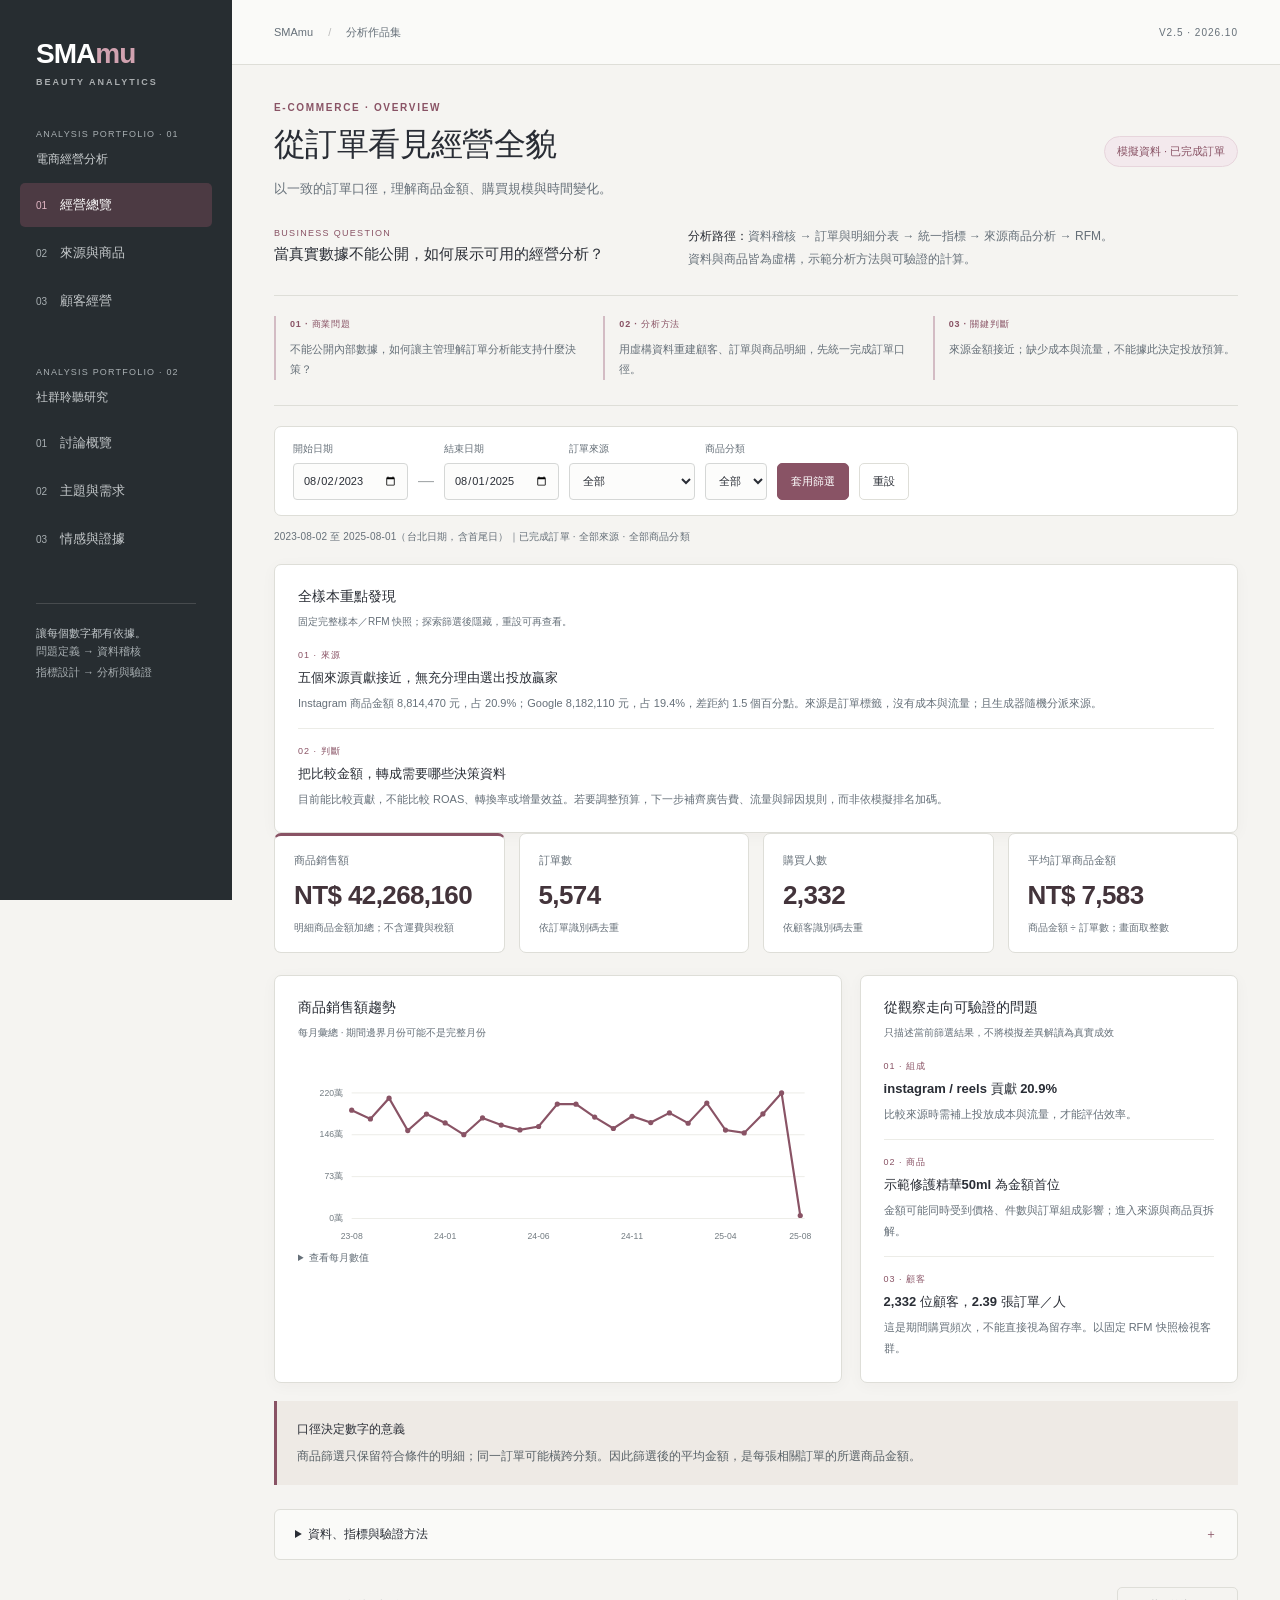
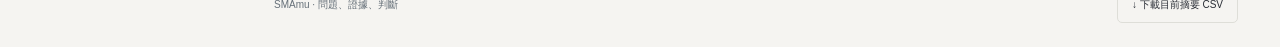
==== docs/index.html @ dd1059ed "Publish the SMAmu analytics portfolio Two interactive case studies (e-commerce RFM on synthetic data" ====
<!doctype html>
<html lang="zh-Hant"><head><meta charset="utf-8"><meta name="viewport" content="width=device-width,initial-scale=1"><meta name="description" content="SMAmu 分析作品集：從資料品質、指標定義到電商與社群探索。"><title>SMAmu｜Beauty Analytics Portfolio</title><link rel="icon" href="data:,"><style>:root{--ink:#292d35;--muted:#667079;--paper:#fff;--bg:#f5f4f1;--line:#deded8;--accent:#895365;--rose:#f3e9ed;--teal:#477a73;--amber:#a16d31;--nav:#272d31;font-family:Inter,"Noto Sans TC",-apple-system,BlinkMacSystemFont,"Segoe UI",sans-serif;color:var(--ink);background:var(--bg);font-synthesis:none}*{box-sizing:border-box}body{margin:0}button,input,select{font:inherit}button{cursor:pointer}button:focus-visible,a:focus-visible,input:focus-visible,select:focus-visible,summary:focus-visible{outline:3px solid #b37b8e;outline-offset:3px}button{border:1px solid var(--line);background:white;color:var(--ink);border-radius:5px;padding:10px 14px}button:hover{border-color:var(--accent);color:var(--accent)}.skip{position:fixed;top:-80px;left:20px;z-index:20;background:white;padding:14px}.skip:focus{top:8px}.sidebar{position:fixed;inset:0 auto 0 0;width:232px;background:var(--nav);color:#fff;padding:38px 20px;overflow:auto}.logo{display:block;font-size:28px;letter-spacing:-1px;font-weight:650;color:white;text-decoration:none;padding:0 16px}.logo span{color:#d1a2b0}.logo small{display:block;color:#aaaeb0;font-size:9px;letter-spacing:2px;margin-top:7px}.nav-label{font-size:9px;letter-spacing:1.2px;color:#a8afb2;margin:42px 16px 12px}.sidebar h2{font-size:12px;font-weight:500;color:#c9cdcf;margin:0 16px 13px}.sidebar nav button{width:100%;border:0;background:transparent;color:#c5c9cb;text-align:left;font-size:13px;padding:13px 16px;margin:2px 0;transition:background .15s}.sidebar nav button span{font-size:10px;color:#a8afb2;margin-right:13px}.sidebar nav button.active{background:#4c3a43;color:white}.sidebar nav button.active span{color:#e2b7c5}.side-note{border-top:1px solid #474b4e;margin:40px 16px 0;padding-top:22px;font-size:11px;color:#c0c6c9}.side-note p{line-height:1.9;color:#a8afb2}.workspace{margin-left:232px}.topbar{height:65px;border-bottom:1px solid var(--line);padding:0 42px;display:flex;justify-content:space-between;align-items:center;background:#fafaf8;font-size:11px;color:var(--muted)}.topbar i{font-style:normal;color:#bbb;margin:0 12px}.version{letter-spacing:1px;font-size:10px}main{max-width:1400px;padding:37px 42px 24px;margin:auto;outline:none}.heading{display:flex;justify-content:space-between;gap:20px;align-items:center}.eyebrow{color:var(--accent);font-size:10px;font-weight:650;letter-spacing:1.7px}h1{font-size:29px;letter-spacing:-.6px;font-weight:650;margin:10px 0}h2,h3,p{margin-top:0}.heading p{font-size:13px;color:var(--muted);line-height:1.8;margin-bottom:0}.badge{background:var(--rose);color:var(--accent);border:1px solid #e7d5dc;white-space:nowrap;border-radius:30px;padding:7px 12px;font-size:11px}.intro{display:grid;grid-template-columns:1fr 1.5fr;gap:24px;border-bottom:1px solid var(--line);padding:25px 0;margin-bottom:20px;font-size:12px;line-height:1.9}.intro small{color:var(--accent);display:block;font-size:9px;letter-spacing:1.3px}.intro p{margin:0;color:var(--muted)}.intro b{font-weight:600;color:var(--ink)}.filters{display:flex;align-items:end;gap:10px;flex-wrap:wrap;padding:15px 18px;background:var(--paper);border:1px solid var(--line);border-radius:7px}.filters label{font-size:10px;color:var(--muted);display:grid;gap:7px}.filters input,.filters select{min-height:37px;border:1px solid #d5d7d6;background:#fcfcfb;border-radius:4px;padding:6px 9px;color:var(--ink);font-size:11px;max-width:170px}.filters button{font-size:11px;padding:10px 13px;min-height:37px}.filters .apply{background:var(--accent);color:white;border-color:var(--accent)}.date-dash{padding-bottom:10px;color:#a4a8aa}.scope{font-size:10px;color:var(--muted);margin:12px 0 19px;line-height:1.7}.kpis{display:grid;grid-template-columns:repeat(4,minmax(0,1fr));gap:14px;margin-bottom:22px}.kpi{background:var(--paper);border:1px solid var(--line);border-radius:7px;padding:19px 19px 17px;min-width:0}.kpi small{display:block;font-size:11px;color:var(--muted);margin-bottom:12px}.kpi strong{display:block;font-size:26px;font-weight:550;letter-spacing:-.6px;font-variant-numeric:tabular-nums;overflow-wrap:anywhere}.kpi em{display:block;font-size:10px;color:var(--muted);margin-top:9px;font-style:normal;line-height:1.5}.kpi:first-child{border-top:3px solid var(--accent);padding-top:17px}.grid{display:grid;grid-template-columns:1.5fr 1fr;gap:18px;margin-bottom:18px}.grid.equal{grid-template-columns:1fr 1fr}.panel{min-width:0;background:var(--paper);border:1px solid var(--line);border-radius:7px;padding:23px}.panel h2{font-size:14px;font-weight:600;margin:0 0 7px}.sub{font-size:10px;color:var(--muted);line-height:1.7;margin-bottom:19px}.note{background:#eeeae5;padding:17px 20px;border-left:3px solid var(--accent);font-size:12px;line-height:1.9;margin-bottom:20px}.note b{display:block;font-weight:600;margin-bottom:4px}.note p{margin:0;color:#586167}.note.warn{background:#f6f0e4;border-color:var(--amber)}.bars{display:grid;gap:16px}.bar-row{display:grid;grid-template-columns:100px minmax(30px,1fr) 100px;align-items:center;gap:12px;font-size:11px}.bar-label{overflow-wrap:anywhere}.track{height:9px;background:#f0eeeb;border-radius:2px}.fill{height:100%;background:var(--accent);border-radius:2px;min-width:2px}.bar-num{text-align:right;font-variant-numeric:tabular-nums}.chart{width:100%;height:auto;display:block;overflow:visible}.chart text{font-family:inherit;fill:#737c82;font-size:10px}.chart .gridline{stroke:#e9e9e4;stroke-width:1}.chart .trendline{fill:none;stroke:var(--accent);stroke-width:2.5}.table-wrap{overflow:auto}table{border-collapse:collapse;width:100%;font-size:11px}th,td{padding:12px 9px;border-bottom:1px solid #e9e9e4;text-align:right;white-space:nowrap}th{font-weight:500;font-size:10px;color:var(--muted);background:#fafaf8}th:first-child,td:first-child{text-align:left}td:first-child{white-space:normal;min-width:110px}.table-wrap table tbody tr:last-child td{border-bottom:0}.text-link{color:var(--accent)}.evidence{display:grid;gap:16px}.evidence div{padding-bottom:14px;border-bottom:1px solid #ecece7}.evidence div:last-child{border:0;padding:0}.evidence small{font-size:9px;color:var(--accent);letter-spacing:1px;display:block;margin-bottom:6px}.evidence b{font-size:13px;font-weight:600}.evidence p{font-size:11px;color:var(--muted);line-height:1.9;margin:6px 0 0}.keywords{display:flex;gap:7px;flex-wrap:wrap;margin-top:14px}.keywords span{background:#f1f0ed;padding:5px 8px;border-radius:3px;font-size:10px;color:#5f686e}.topic{border-bottom:1px solid var(--line);padding:16px 0}.topic:last-child{border:0}.topic h3{font-size:12px;margin-bottom:6px}.topic p{font-size:10px;color:var(--muted);margin:0}.topic-head{display:flex;justify-content:space-between;gap:10px}.topic-head strong{color:var(--accent);font-size:15px;font-weight:500}.stack{display:flex;height:35px;border-radius:4px;overflow:hidden;margin:20px 0}.stack span{min-width:0}.legend{display:flex;gap:20px;flex-wrap:wrap;font-size:11px}.legend i{display:inline-block;width:8px;height:8px;margin-right:7px}.method{border:1px solid var(--line);border-radius:6px;background:#fafaf8;margin-top:24px}.method summary{cursor:pointer;padding:16px 20px;font-size:12px}.method summary span{float:right;color:var(--accent)}#method-body{padding:0 20px 20px;font-size:11px;color:var(--muted);line-height:1.9}#method-body p{margin-bottom:10px}#method-body strong{color:var(--ink)}footer{display:flex;justify-content:space-between;gap:16px;align-items:center;margin-top:27px;font-size:10px;color:var(--muted)}footer button{font-size:10px;background:transparent}.empty{padding:50px;text-align:center;background:white;border:1px solid var(--line);border-radius:7px}.empty h2{font-size:18px}.empty p{font-size:12px;color:var(--muted)}[hidden]{display:none!important}@media(min-width:1600px){main{padding-top:50px}.grid{gap:24px}}@media(max-width:1050px){.sidebar{width:200px;padding:28px 12px}.workspace{margin-left:200px}main{padding:28px 24px}.topbar{padding:0 24px}.kpi strong{font-size:21px}.grid{grid-template-columns:1fr}.bar-row{grid-template-columns:110px 1fr 90px}}@media(max-width:700px){.sidebar{position:static;width:auto;padding:20px 16px;display:grid;grid-template-columns:1fr 1fr;gap:8px 12px}.logo{grid-column:1/-1;padding:0;font-size:24px}.logo small{display:inline-block;margin-left:15px;font-size:8px}.sidebar .nav-label,.sidebar h2,.side-note{display:none}.sidebar nav{display:flex;gap:3px;flex-wrap:wrap}.sidebar nav button{width:auto;font-size:11px;padding:10px 7px}.sidebar nav button span{display:none}.workspace{margin:0}.topbar{height:46px;padding:0 18px}main{padding:26px 18px}.heading{align-items:start;gap:10px}.heading h1{font-size:24px}.heading p{font-size:12px}.badge{font-size:9px;padding:6px 8px}.eyebrow{font-size:8px}.intro{grid-template-columns:1fr;gap:14px;padding:19px 0}.filters{padding:12px;gap:10px}.filters input,.filters select{max-width:145px}.date-dash{display:none}.filters label{flex:1;min-width:125px}.filters input,.filters select{width:100%;max-width:none}.kpis{grid-template-columns:repeat(2,minmax(0,1fr));gap:10px}.kpi{padding:15px}.kpi:first-child{padding-top:13px}.kpi strong{font-size:22px}.kpi small{font-size:10px}.kpi em{font-size:9px}.grid.equal{grid-template-columns:1fr}.panel{padding:19px 16px}.bar-row{grid-template-columns:85px minmax(20px,1fr) 85px;gap:8px;font-size:10px}.note{font-size:11px}.scope{font-size:9px}footer{align-items:start}.chart text{font-size:11px}.empty{padding:35px 18px}}

.intro{grid-template-columns:1fr 1.5fr;column-gap:48px;row-gap:24px}.intro>div:first-child b{font-size:15px;line-height:1.65}.case-story{grid-column:1/-1;display:grid;grid-template-columns:repeat(3,1fr);border-top:1px solid var(--line);padding-top:20px;gap:24px}.case-story>div{border-left:2px solid #d3bcc4;padding-left:14px}.case-story small{font-weight:700;letter-spacing:.09em;margin-bottom:7px}.case-story p{font-size:11px;line-height:1.8}.heading h1{font-size:32px}.panel{box-shadow:0 3px 16px rgba(43,40,36,.035)}.kpi strong{color:#43343b}.scope{letter-spacing:.02em}@media(max-width:700px){.heading h1{font-size:25px}.intro{grid-template-columns:1fr;gap:14px}.case-story{grid-template-columns:1fr;gap:16px;padding-top:18px}.case-story>div{padding-left:12px}.case-story p{font-size:11px}}

/* V2.1: prevent status badges and currency cards squeezing mobile content. */
@media(max-width:700px){
 .heading{flex-direction:column-reverse;align-items:flex-start;gap:12px}
 .heading>div{width:100%}
 .heading h1{font-size:25px;line-height:1.45}
 .sidebar nav::before{display:block;width:100%;padding:5px 7px;color:#c9cdcf;font-size:10px;letter-spacing:.08em}
 .sidebar nav[aria-label="電商案例"]::before{content:"電商分析"}
 .sidebar nav[aria-label="社群案例"]::before{content:"社群研究"}
 .kpi strong{font-size:20px}
}
@media(max-width:380px){.kpis{grid-template-columns:1fr}.kpi strong{font-size:25px}}
</style></head>
<body><a class="skip" href="#main">跳至內容</a><aside class="sidebar"><a class="logo" href="#e-overview">SMA<span>mu</span><small>BEAUTY ANALYTICS</small></a><p class="nav-label">ANALYSIS PORTFOLIO · 01</p><h2>電商經營分析</h2><nav aria-label="電商案例"><button data-view="e-overview" class="active"><span>01</span>經營總覽</button><button data-view="e-channel"><span>02</span>來源與商品</button><button data-view="e-crm"><span>03</span>顧客經營</button></nav><p class="nav-label">ANALYSIS PORTFOLIO · 02</p><h2>社群聆聽研究</h2><nav aria-label="社群案例"><button data-view="s-overview"><span>01</span>討論概覽</button><button data-view="s-topics"><span>02</span>主題與需求</button><button data-view="s-sentiment"><span>03</span>情感與證據</button></nav><div class="side-note"><b>讓每個數字都有依據。</b><p>問題定義 → 資料稽核<br>指標設計 → 分析與驗證</p></div></aside><div class="workspace"><header class="topbar"><span>SMAmu <i>/</i> 分析作品集</span><span class="version">V2.5 · 2026.10</span></header><main id="main" tabindex="-1"><div class="heading"><div><div class="eyebrow" id="eyebrow"></div><h1 id="title"></h1><p id="subtitle"></p></div><span class="badge" id="mode"></span></div><div id="case-intro" class="intro"></div><form id="filters" class="filters" aria-label="分析篩選"><label>開始日期<input type="date" id="start" required></label><span class="date-dash">—</span><label>結束日期<input type="date" id="end" required></label><label id="source-label">訂單來源<select id="source"></select></label><label id="category-label">商品分類<select id="category"></select></label><label id="platform-label">文章平台<select id="platform"><option value="">全部平台</option><option value="PTT">PTT</option><option value="DCARD">Dcard</option></select></label><button type="submit" class="apply">套用篩選</button><button type="button" id="reset">重設</button></form><p id="scope" class="scope"></p><div id="content" aria-live="polite"></div><details class="method"><summary>資料、指標與驗證方法 <span>＋</span></summary><div id="method-body"></div></details><footer><span>SMAmu · 問題、證據、判斷</span><button id="download" type="button">↓ 下載目前摘要 CSV</button></footer></main></div><noscript><p>此頁需要 JavaScript 才能顯示互動圖表。</p></noscript><script>window.SMAData={"ecommerce":[{"date":"2023-12-27","order":"O00000002","customer":"C000001","source":"google / cpc","category":"美髮","product":"示範修護髮膜500ml","amount":3320,"quantity":1},{"date":"2023-12-27","order":"O00000002","customer":"C000001","source":"google / cpc","category":"美髮","product":"示範護髮精油100ml","amount":5280,"quantity":2},{"date":"2023-12-27","order":"O00000002","customer":"C000001","source":"google / cpc","category":"彩妝","product":"示範霧感唇釉","amount":2940,"quantity":2},{"date":"2025-04-20","order":"O00000005","customer":"C000001","source":"facebook / paid","category":"彩妝","product":"示範粉底液","amount":1590,"quantity":3},{"date":"2023-10-12","order":"O00000006","customer":"C000002","source":"facebook / paid","category":"彩妝","product":"示範粉底液","amount":530,"quantity":1},{"date":"2023-10-12","order":"O00000006","customer":"C000002","source":"facebook / paid","category":"美髮","product":"示範修護髮膜500ml","amount":3100,"quantity":1},{"date":"2023-10-12","order":"O00000006","customer":"C000002","source":"facebook / paid","category":"美髮","product":"示範修護髮膜500ml","amount":4960,"quantity":2},{"date":"2024-03-17","order":"O00000007","customer":"C000002","source":"instagram / reels","category":"護膚","product":"示範保濕精華30ml","amount":940,"quantity":1},{"date":"2024-03-17","order":"O00000007","customer":"C000002","source":"instagram / reels","category":"美髮","product":"示範洗髮露250ml","amount":3690,"quantity":3},{"date":"2024-03-17","order":"O00000007","customer":"C000002","source":"instagram / reels","category":"美髮","product":"示範修護髮膜500ml","amount":5760,"quantity":2},{"date":"2024-06-15","order":"O00000008","customer":"C000002","source":"google / cpc","category":"美髮","product":"示範修護髮膜500ml","amount":2870,"quantity":1},{"date":"2024-06-15","order":"O00000008","customer":"C000002","source":"google / cpc","category":"美髮","product":"示範洗髮露250ml","amount":2420,"quantity":2},{"date":"2024-06-15","order":"O00000008","customer":"C000002","source":"google / cpc","category":"美髮","product":"示範護髮精油100ml","amount":4580,"quantity":2},{"date":"2025-02-13","order":"O00000009","customer":"C000002","source":"google / cpc","category":"美髮","product":"示範護髮精油100ml","amount":5120,"quantity":2},{"date":"2025-02-13","order":"O00000009","customer":"C000002","source":"google / cpc","category":"彩妝","product":"示範粉底液","amount":1060,"quantity":2},{"date":"2025-02-13","order":"O00000009","customer":"C000002","source":"google / cpc","category":"美髮","product":"示範修護髮膜500ml","amount":6320,"quantity":2},{"date":"2025-02-13","order":"O00000009","customer":"C000002","source":"google / cpc","category":"美髮","product":"示範洗髮露250ml","amount":1050,"quantity":1},{"date":"2024-01-23","order":"O00000011","customer":"C000003","source":"facebook / paid","category":"美髮","product":"示範洗髮露250ml","amount":3450,"quantity":3},{"date":"2024-03-09","order":"O00000012","customer":"C000003","source":"tiktok / cpc","category":"美髮","product":"示範護髮精油100ml","amount":8820,"quantity":3},{"date":"2024-03-09","order":"O00000012","customer":"C000003","source":"tiktok / cpc","category":"美髮","product":"示範修護髮膜500ml","amount":5860,"quantity":2},{"date":"2024-03-09","order":"O00000012","customer":"C000003","source":"tiktok / cpc","category":"護膚","product":"示範保濕精華30ml","amount":770,"quantity":1},{"date":"2024-03-09","order":"O00000012","customer":"C000003","source":"tiktok / cpc","category":"護膚","product":"示範修護精華50ml","amount":5240,"quantity":2},{"date":"2024-12-13","order":"O00000013","customer":"C000003","source":"instagram / reels","category":"美髮","product":"示範修護髮膜500ml","amount":2810,"quantity":1},{"date":"2024-12-13","order":"O00000013","customer":"C000003","source":"instagram / reels","category":"彩妝","product":"示範霧感唇釉","amount":2560,"quantity":2},{"date":"2024-11-19","order":"O00000014","customer":"C000004","source":"instagram / reels","category":"美髮","product":"示範染髮組","amount":700,"quantity":1},{"date":"2024-10-04","order":"O00000015","customer":"C000005","source":"google / cpc","category":"美髮","product":"示範洗髮露250ml","amount":2140,"quantity":2},{"date":"2024-10-04","order":"O00000015","customer":"C000005","source":"google / cpc","category":"彩妝","product":"示範粉底液","amount":430,"quantity":1},{"date":"2025-03-04","order":"O00000016","customer":"C000005","source":"newsletter / email","category":"美髮","product":"示範染髮組","amount":2100,"quantity":3},{"date":"2025-03-04","order":"O00000016","customer":"C000005","source":"newsletter / email","category":"美髮","product":"示範染髮組","amount":500,"quantity":1},{"date":"2024-09-03","order":"O00000021","customer":"C000006","source":"google / cpc","category":"美髮","product":"示範洗髮露250ml","amount":2500,"quantity":2},{"date":"2024-09-03","order":"O00000021","customer":"C000006","source":"google / cpc","category":"美髮","product":"示範修護髮膜500ml","amount":3550,"quantity":1},{"date":"2024-09-03","order":"O00000021","customer":"C000006","source":"google / cpc","category":"美髮","product":"示範洗髮露250ml","amount":940,"quantity":1},{"date":"2024-09-03","order":"O00000021","customer":"C000006","source":"google / cpc","category":"護膚","product":"示範保濕面膜5片","amount":480,"quantity":1},{"date":"2025-04-14","order":"O00000022","customer":"C000006","source":"tiktok / cpc","category":"美髮","product":"示範洗髮露250ml","amount":1900,"quantity":2},{"date":"2024-03-23","order":"O00000023","customer":"C000007","source":"google / cpc","category":"美髮","product":"示範護髮精油100ml","amount":2910,"quantity":1},{"date":"2025-07-12","order":"O00000024","customer":"C000007","source":"newsletter / email","category":"彩妝","product":"示範霧感唇釉","amount":2300,"quantity":2},{"date":"2025-07-12","order":"O00000024","customer":"C000007","source":"newsletter / email","category":"美髮","product":"示範修護髮膜500ml","amount":9990,"quantity":3},{"date":"2025-07-12","order":"O00000024","customer":"C000007","source":"newsletter / email","category":"護膚","product":"示範保濕精華30ml","amount":2400,"quantity":3},{"date":"2023-09-30","order":"O00000025","customer":"C000008","source":"instagram / reels","category":"美髮","product":"示範護髮精油100ml","amount":7950,"quantity":3},{"date":"2023-09-30","order":"O00000025","customer":"C000008","source":"instagram / reels","category":"護膚","product":"示範保濕面膜5片","amount":1170,"quantity":3},{"date":"2023-09-30","order":"O00000025","customer":"C000008","source":"instagram / reels","category":"彩妝","product":"示範粉底液","amount":1000,"quantity":2},{"date":"2025-01-30","order":"O00000026","customer":"C000009","source":"instagram / reels","category":"護膚","product":"示範保濕面膜5片","amount":990,"quantity":3},{"date":"2023-08-15","order":"O00000027","customer":"C000010","source":"tiktok / cpc","category":"護膚","product":"示範保濕面膜5片","amount":1530,"quantity":3},{"date":"2023-08-15","order":"O00000027","customer":"C000010","source":"tiktok / cpc","category":"美髮","product":"示範護髮精油100ml","amount":4840,"quantity":2},{"date":"2023-08-15","order":"O00000027","customer":"C000010","source":"tiktok / cpc","category":"護膚","product":"示範修護精華50ml","amount":5200,"quantity":2},{"date":"2023-10-20","order":"O00000028","customer":"C000010","source":"facebook / paid","category":"彩妝","product":"示範霧感唇釉","amount":5190,"quantity":3},{"date":"2023-10-20","order":"O00000028","customer":"C000010","source":"facebook / paid","category":"美髮","product":"示範修護髮膜500ml","amount":8610,"quantity":3},{"date":"2023-10-20","order":"O00000028","customer":"C000010","source":"facebook / paid","category":"護膚","product":"示範保濕精華30ml","amount":1940,"quantity":2},{"date":"2023-10-20","order":"O00000028","customer":"C000010","source":"facebook / paid","category":"護膚","product":"示範修護精華50ml","amount":3200,"quantity":1},{"date":"2024-02-01","order":"O00000029","customer":"C000010","source":"facebook / paid","category":"美髮","product":"示範護髮精油100ml","amount":4500,"quantity":2},{"date":"2024-02-28","order":"O00000030","customer":"C000010","source":"google / cpc","category":"美髮","product":"示範修護髮膜500ml","amount":3170,"quantity":1},{"date":"2024-11-29","order":"O00000031","customer":"C000010","source":"newsletter / email","category":"護膚","product":"示範保濕面膜5片","amount":800,"quantity":2},{"date":"2024-11-29","order":"O00000031","customer":"C000010","source":"newsletter / email","category":"美髮","product":"示範修護髮膜500ml","amount":9330,"quantity":3},{"date":"2025-03-30","order":"O00000032","customer":"C000010","source":"facebook / paid","category":"彩妝","product":"示範粉底液","amount":1350,"quantity":3},{"date":"2025-03-30","order":"O00000032","customer":"C000010","source":"facebook / paid","category":"美髮","product":"示範洗髮露250ml","amount":1130,"quantity":1},{"date":"2025-03-30","order":"O00000032","customer":"C000010","source":"facebook / paid","category":"美髮","product":"示範洗髮露250ml","amount":3780,"quantity":3},{"date":"2025-06-08","order":"O00000035","customer":"C000011","source":"facebook / paid","category":"美髮","product":"示範染髮組","amount":1280,"quantity":2},{"date":"2025-06-08","order":"O00000035","customer":"C000011","source":"facebook / paid","category":"美髮","product":"示範洗髮露250ml","amount":1920,"quantity":2},{"date":"2024-12-04","order":"O00000036","customer":"C000012","source":"facebook / paid","category":"美髮","product":"示範修護髮膜500ml","amount":6600,"quantity":2},{"date":"2024-12-04","order":"O00000036","customer":"C000012","source":"facebook / paid","category":"彩妝","product":"示範粉底液","amount":980,"quantity":2},{"date":"2024-12-04","order":"O00000036","customer":"C000012","source":"facebook / paid","category":"美髮","product":"示範染髮組","amount":750,"quantity":1},{"date":"2024-12-04","order":"O00000036","customer":"C000012","source":"facebook / paid","category":"美髮","product":"示範護髮精油100ml","amount":2950,"quantity":1},{"date":"2025-06-01","order":"O00000037","customer":"C000012","source":"facebook / paid","category":"彩妝","product":"示範粉底液","amount":1200,"quantity":2},{"date":"2025-06-01","order":"O00000037","customer":"C000012","source":"facebook / paid","category":"護膚","product":"示範保濕精華30ml","amount":1300,"quantity":2},{"date":"2025-06-01","order":"O00000037","customer":"C000012","source":"facebook / paid","category":"護膚","product":"示範保濕精華30ml","amount":2070,"quantity":3},{"date":"2025-06-01","order":"O00000037","customer":"C000012","source":"facebook / paid","category":"護膚","product":"示範修護精華50ml","amount":3900,"quantity":1},{"date":"2023-10-06","order":"O00000038","customer":"C000013","source":"google / cpc","category":"護膚","product":"示範修護精華50ml","amount":7080,"quantity":2},{"date":"2025-06-12","order":"O00000042","customer":"C000013","source":"google / cpc","category":"彩妝","product":"示範粉底液","amount":1620,"quantity":3},{"date":"2025-06-12","order":"O00000042","customer":"C000013","source":"google / cpc","category":"美髮","product":"示範修護髮膜500ml","amount":9600,"quantity":3},{"date":"2025-01-11","order":"O00000044","customer":"C000014","source":"facebook / paid","category":"護膚","product":"示範保濕精華30ml","amount":850,"quantity":1},{"date":"2025-01-11","order":"O00000044","customer":"C000014","source":"facebook / paid","category":"彩妝","product":"示範霧感唇釉","amount":3180,"quantity":3},{"date":"2024-12-14","order":"O00000048","customer":"C000015","source":"newsletter / email","category":"美髮","product":"示範護髮精油100ml","amount":3260,"quantity":1},{"date":"2025-02-20","order":"O00000049","customer":"C000015","source":"tiktok / cpc","category":"彩妝","product":"示範粉底液","amount":480,"quantity":1},{"date":"2025-04-04","order":"O00000050","customer":"C000015","source":"google / cpc","category":"護膚","product":"示範保濕精華30ml","amount":2100,"quantity":3},{"date":"2025-04-04","order":"O00000050","customer":"C000015","source":"google / cpc","category":"護膚","product":"示範修護精華50ml","amount":6940,"quantity":2},{"date":"2024-01-30","order":"O00000052","customer":"C000016","source":"newsletter / email","category":"護膚","product":"示範保濕面膜5片","amount":450,"quantity":1},{"date":"2024-08-31","order":"O00000054","customer":"C000016","source":"instagram / reels","category":"彩妝","product":"示範霧感唇釉","amount":2620,"quantity":2},{"date":"2024-08-31","order":"O00000054","customer":"C000016","source":"instagram / reels","category":"彩妝","product":"示範粉底液","amount":940,"quantity":2},{"date":"2024-08-31","order":"O00000054","customer":"C000016","source":"instagram / reels","category":"美髮","product":"示範護髮精油100ml","amount":4660,"quantity":2},{"date":"2024-09-23","order":"O00000055","customer":"C000016","source":"instagram / reels","category":"美髮","product":"示範染髮組","amount":2040,"quantity":3},{"date":"2024-09-23","order":"O00000055","customer":"C000016","source":"instagram / reels","category":"彩妝","product":"示範霧感唇釉","amount":1270,"quantity":1},{"date":"2024-09-23","order":"O00000055","customer":"C000016","source":"instagram / reels","category":"護膚","product":"示範保濕面膜5片","amount":1080,"quantity":3},{"date":"2024-09-23","order":"O00000055","customer":"C000016","source":"instagram / reels","category":"美髮","product":"示範染髮組","amount":600,"quantity":1},{"date":"2025-06-23","order":"O00000056","customer":"C000016","source":"google / cpc","category":"美髮","product":"示範修護髮膜500ml","amount":9390,"quantity":3},{"date":"2023-12-06","order":"O00000057","customer":"C000017","source":"tiktok / cpc","category":"美髮","product":"示範修護髮膜500ml","amount":10470,"quantity":3},{"date":"2023-12-06","order":"O00000057","customer":"C000017","source":"tiktok / cpc","category":"美髮","product":"示範修護髮膜500ml","amount":8220,"quantity":3},{"date":"2024-07-23","order":"O00000058","customer":"C000017","source":"instagram / reels","category":"護膚","product":"示範保濕精華30ml","amount":2520,"quantity":3},{"date":"2024-07-23","order":"O00000058","customer":"C000017","source":"instagram / reels","category":"美髮","product":"示範洗髮露250ml","amount":1160,"quantity":1},{"date":"2024-07-23","order":"O00000058","customer":"C000017","source":"instagram / reels","category":"護膚","product":"示範修護精華50ml","amount":9540,"quantity":3},{"date":"2024-07-23","order":"O00000058","customer":"C000017","source":"instagram / reels","category":"護膚","product":"示範保濕面膜5片","amount":800,"quantity":2},{"date":"2024-07-08","order":"O00000060","customer":"C000018","source":"facebook / paid","category":"美髮","product":"示範護髮精油100ml","amount":8550,"quantity":3},{"date":"2023-12-22","order":"O00000061","customer":"C000019","source":"google / cpc","category":"美髮","product":"示範護髮精油100ml","amount":2430,"quantity":1},{"date":"2024-04-28","order":"O00000063","customer":"C000020","source":"instagram / reels","category":"美髮","product":"示範修護髮膜500ml","amount":5360,"quantity":2},{"date":"2025-04-15","order":"O00000065","customer":"C000020","source":"instagram / reels","category":"美髮","product":"示範護髮精油100ml","amount":2760,"quantity":1},{"date":"2025-04-15","order":"O00000065","customer":"C000020","source":"instagram / reels","category":"彩妝","product":"示範霧感唇釉","amount":4470,"quantity":3},{"date":"2025-01-09","order":"O00000069","customer":"C000021","source":"facebook / paid","category":"美髮","product":"示範染髮組","amount":2130,"quantity":3},{"date":"2025-01-09","order":"O00000069","customer":"C000021","source":"facebook / paid","category":"美髮","product":"示範染髮組","amount":2130,"quantity":3},{"date":"2025-01-09","order":"O00000069","customer":"C000021","source":"facebook / paid","category":"護膚","product":"示範保濕精華30ml","amount":1700,"quantity":2},{"date":"2025-05-23","order":"O00000071","customer":"C000021","source":"facebook / paid","category":"美髮","product":"示範染髮組","amount":710,"quantity":1},{"date":"2025-05-23","order":"O00000071","customer":"C000021","source":"facebook / paid","category":"彩妝","product":"示範霧感唇釉","amount":3660,"quantity":3},{"date":"2025-05-23","order":"O00000071","customer":"C000021","source":"facebook / paid","category":"美髮","product":"示範洗髮露250ml","amount":1920,"quantity":2},{"date":"2025-05-23","order":"O00000071","customer":"C000021","source":"facebook / paid","category":"彩妝","product":"示範霧感唇釉","amount":3060,"quantity":2},{"date":"2023-10-24","order":"O00000072","customer":"C000022","source":"facebook / paid","category":"護膚","product":"示範保濕精華30ml","amount":1980,"quantity":3},{"date":"2023-10-24","order":"O00000072","customer":"C000022","source":"facebook / paid","category":"美髮","product":"示範洗髮露250ml","amount":2740,"quantity":2},{"date":"2023-10-24","order":"O00000072","customer":"C000022","source":"facebook / paid","category":"美髮","product":"示範修護髮膜500ml","amount":5760,"quantity":2},{"date":"2024-03-07","order":"O00000073","customer":"C000022","source":"google / cpc","category":"美髮","product":"示範修護髮膜500ml","amount":7140,"quantity":3},{"date":"2024-03-07","order":"O00000073","customer":"C000022","source":"google / cpc","category":"護膚","product":"示範保濕精華30ml","amount":1520,"quantity":2},{"date":"2024-03-07","order":"O00000073","customer":"C000022","source":"google / cpc","category":"護膚","product":"示範修護精華50ml","amount":6460,"quantity":2},{"date":"2024-03-07","order":"O00000073","customer":"C000022","source":"google / cpc","category":"護膚","product":"示範保濕精華30ml","amount":1380,"quantity":2},{"date":"2024-05-18","order":"O00000074","customer":"C000022","source":"google / cpc","category":"彩妝","product":"示範粉底液","amount":1410,"quantity":3},{"date":"2024-05-18","order":"O00000074","customer":"C000022","source":"google / cpc","category":"美髮","product":"示範洗髮露250ml","amount":3300,"quantity":3},{"date":"2024-05-18","order":"O00000074","customer":"C000022","source":"google / cpc","category":"護膚","product":"示範保濕面膜5片","amount":760,"quantity":2},{"date":"2024-05-18","order":"O00000074","customer":"C000022","source":"google / cpc","category":"美髮","product":"示範染髮組","amount":1060,"quantity":2},{"date":"2024-10-06","order":"O00000076","customer":"C000022","source":"newsletter / email","category":"彩妝","product":"示範粉底液","amount":480,"quantity":1},{"date":"2025-01-01","order":"O00000077","customer":"C000022","source":"newsletter / email","category":"彩妝","product":"示範粉底液","amount":1380,"quantity":3},{"date":"2025-01-01","order":"O00000077","customer":"C000022","source":"newsletter / email","category":"美髮","product":"示範染髮組","amount":730,"quantity":1},{"date":"2025-01-01","order":"O00000077","customer":"C000022","source":"newsletter / email","category":"美髮","product":"示範護髮精油100ml","amount":2550,"quantity":1},{"date":"2025-01-01","order":"O00000077","customer":"C000022","source":"newsletter / email","category":"美髮","product":"示範護髮精油100ml","amount":8400,"quantity":3},{"date":"2025-01-23","order":"O00000078","customer":"C000023","source":"instagram / reels","category":"護膚","product":"示範保濕面膜5片","amount":780,"quantity":2},{"date":"2025-06-17","order":"O00000079","customer":"C000023","source":"google / cpc","category":"美髮","product":"示範洗髮露250ml","amount":2910,"quantity":3},{"date":"2025-06-17","order":"O00000079","customer":"C000023","source":"google / cpc","category":"護膚","product":"示範保濕精華30ml","amount":1700,"quantity":2},{"date":"2025-06-17","order":"O00000079","customer":"C000023","source":"google / cpc","category":"護膚","product":"示範修護精華50ml","amount":7120,"quantity":2},{"date":"2025-07-03","order":"O00000080","customer":"C000023","source":"instagram / reels","category":"護膚","product":"示範修護精華50ml","amount":3220,"quantity":1},{"date":"2025-07-03","order":"O00000080","customer":"C000023","source":"instagram / reels","category":"美髮","product":"示範護髮精油100ml","amount":4380,"quantity":2},{"date":"2025-07-03","order":"O00000080","customer":"C000023","source":"instagram / reels","category":"美髮","product":"示範洗髮露250ml","amount":2100,"quantity":2},{"date":"2025-07-03","order":"O00000080","customer":"C000023","source":"instagram / reels","category":"美髮","product":"示範染髮組","amount":1980,"quantity":3},{"date":"2024-07-17","order":"O00000081","customer":"C000024","source":"tiktok / cpc","category":"美髮","product":"示範護髮精油100ml","amount":6990,"quantity":3},{"date":"2024-07-17","order":"O00000081","customer":"C000024","source":"tiktok / cpc","category":"美髮","product":"示範染髮組","amount":1420,"quantity":2},{"date":"2025-05-31","order":"O00000082","customer":"C000024","source":"google / cpc","category":"護膚","product":"示範保濕面膜5片","amount":440,"quantity":1},{"date":"2023-10-21","order":"O00000083","customer":"C000025","source":"google / cpc","category":"美髮","product":"示範護髮精油100ml","amount":4200,"quantity":2},{"date":"2023-10-21","order":"O00000083","customer":"C000025","source":"google / cpc","category":"美髮","product":"示範染髮組","amount":740,"quantity":1},{"date":"2023-10-21","order":"O00000083","customer":"C000025","source":"google / cpc","category":"美髮","product":"示範染髮組","amount":1420,"quantity":2},{"date":"2024-02-03","order":"O00000085","customer":"C000026","source":"newsletter / email","category":"護膚","product":"示範修護精華50ml","amount":7180,"quantity":2},{"date":"2024-02-03","order":"O00000085","customer":"C000026","source":"newsletter / email","category":"美髮","product":"示範洗髮露250ml","amount":3420,"quantity":3},{"date":"2024-03-01","order":"O00000086","customer":"C000026","source":"tiktok / cpc","category":"彩妝","product":"示範粉底液","amount":1770,"quantity":3},{"date":"2024-09-12","order":"O00000087","customer":"C000026","source":"google / cpc","category":"護膚","product":"示範修護精華50ml","amount":6600,"quantity":2},{"date":"2024-09-12","order":"O00000087","customer":"C000026","source":"google / cpc","category":"彩妝","product":"示範霧感唇釉","amount":1110,"quantity":1},{"date":"2024-09-12","order":"O00000087","customer":"C000026","source":"google / cpc","category":"護膚","product":"示範保濕精華30ml","amount":810,"quantity":1},{"date":"2024-09-12","order":"O00000087","customer":"C000026","source":"google / cpc","category":"護膚","product":"示範修護精華50ml","amount":9840,"quantity":3},{"date":"2025-06-03","order":"O00000088","customer":"C000026","source":"newsletter / email","category":"護膚","product":"示範修護精華50ml","amount":6640,"quantity":2},{"date":"2025-06-03","order":"O00000088","customer":"C000026","source":"newsletter / email","category":"護膚","product":"示範保濕面膜5片","amount":700,"quantity":2},{"date":"2023-11-06","order":"O00000090","customer":"C000027","source":"tiktok / cpc","category":"護膚","product":"示範修護精華50ml","amount":6880,"quantity":2},{"date":"2023-11-06","order":"O00000090","customer":"C000027","source":"tiktok / cpc","category":"彩妝","product":"示範霧感唇釉","amount":4440,"quantity":3},{"date":"2023-11-06","order":"O00000090","customer":"C000027","source":"tiktok / cpc","category":"彩妝","product":"示範霧感唇釉","amount":2520,"quantity":2},{"date":"2024-03-04","order":"O00000091","customer":"C000027","source":"newsletter / email","category":"護膚","product":"示範保濕面膜5片","amount":370,"quantity":1},{"date":"2024-03-04","order":"O00000091","customer":"C000027","source":"newsletter / email","category":"美髮","product":"示範洗髮露250ml","amount":2060,"quantity":2},{"date":"2024-03-04","order":"O00000091","customer":"C000027","source":"newsletter / email","category":"護膚","product":"示範保濕面膜5片","amount":410,"quantity":1},{"date":"2024-06-23","order":"O00000092","customer":"C000027","source":"tiktok / cpc","category":"護膚","product":"示範保濕面膜5片","amount":470,"quantity":1},{"date":"2024-06-23","order":"O00000092","customer":"C000027","source":"tiktok / cpc","category":"護膚","product":"示範修護精華50ml","amount":10290,"quantity":3},{"date":"2024-10-09","order":"O00000093","customer":"C000027","source":"newsletter / email","category":"彩妝","product":"示範粉底液","amount":1470,"quantity":3},{"date":"2024-10-09","order":"O00000093","customer":"C000027","source":"newsletter / email","category":"美髮","product":"示範洗髮露250ml","amount":2520,"quantity":2},{"date":"2024-10-09","order":"O00000093","customer":"C000027","source":"newsletter / email","category":"彩妝","product":"示範粉底液","amount":1530,"quantity":3},{"date":"2024-12-25","order":"O00000094","customer":"C000028","source":"google / cpc","category":"美髮","product":"示範洗髮露250ml","amount":3180,"quantity":3},{"date":"2025-02-21","order":"O00000095","customer":"C000028","source":"newsletter / email","category":"護膚","product":"示範保濕面膜5片","amount":1230,"quantity":3},{"date":"2025-02-21","order":"O00000095","customer":"C000028","source":"newsletter / email","category":"彩妝","product":"示範粉底液","amount":680,"quantity":1},{"date":"2025-02-21","order":"O00000095","customer":"C000028","source":"newsletter / email","category":"彩妝","product":"示範粉底液","amount":900,"quantity":2},{"date":"2025-05-23","order":"O00000097","customer":"C000028","source":"tiktok / cpc","category":"護膚","product":"示範保濕面膜5片","amount":990,"quantity":3},{"date":"2024-02-21","order":"O00000098","customer":"C000029","source":"google / cpc","category":"美髮","product":"示範染髮組","amount":690,"quantity":1},{"date":"2024-02-21","order":"O00000098","customer":"C000029","source":"google / cpc","category":"護膚","product":"示範保濕精華30ml","amount":1740,"quantity":2},{"date":"2024-04-09","order":"O00000099","customer":"C000029","source":"newsletter / email","category":"美髮","product":"示範護髮精油100ml","amount":2630,"quantity":1},{"date":"2025-05-07","order":"O00000101","customer":"C000029","source":"instagram / reels","category":"美髮","product":"示範染髮組","amount":670,"quantity":1},{"date":"2025-05-07","order":"O00000101","customer":"C000029","source":"instagram / reels","category":"美髮","product":"示範染髮組","amount":750,"quantity":1},{"date":"2025-05-07","order":"O00000101","customer":"C000029","source":"instagram / reels","category":"美髮","product":"示範洗髮露250ml","amount":1980,"quantity":2},{"date":"2025-04-03","order":"O00000103","customer":"C000030","source":"facebook / paid","category":"護膚","product":"示範修護精華50ml","amount":9000,"quantity":3},{"date":"2025-04-03","order":"O00000103","customer":"C000030","source":"facebook / paid","category":"彩妝","product":"示範粉底液","amount":1040,"quantity":2},{"date":"2023-11-08","order":"O00000104","customer":"C000031","source":"instagram / reels","category":"彩妝","product":"示範霧感唇釉","amount":990,"quantity":1},{"date":"2023-11-08","order":"O00000104","customer":"C000031","source":"instagram / reels","category":"美髮","product":"示範護髮精油100ml","amount":2420,"quantity":1},{"date":"2023-11-08","order":"O00000104","customer":"C000031","source":"instagram / reels","category":"護膚","product":"示範保濕精華30ml","amount":2250,"quantity":3},{"date":"2025-04-15","order":"O00000105","customer":"C000031","source":"instagram / reels","category":"美髮","product":"示範染髮組","amount":2040,"quantity":3},{"date":"2025-04-15","order":"O00000105","customer":"C000031","source":"instagram / reels","category":"美髮","product":"示範洗髮露250ml","amount":2320,"quantity":2},{"date":"2023-11-17","order":"O00000106","customer":"C000032","source":"facebook / paid","category":"護膚","product":"示範修護精華50ml","amount":10950,"quantity":3},{"date":"2023-11-29","order":"O00000107","customer":"C000032","source":"newsletter / email","category":"美髮","product":"示範染髮組","amount":1400,"quantity":2},{"date":"2023-11-29","order":"O00000107","customer":"C000032","source":"newsletter / email","category":"美髮","product":"示範修護髮膜500ml","amount":9420,"quantity":3},{"date":"2024-04-30","order":"O00000108","customer":"C000032","source":"newsletter / email","category":"美髮","product":"示範修護髮膜500ml","amount":7740,"quantity":3},{"date":"2025-07-03","order":"O00000111","customer":"C000032","source":"google / cpc","category":"彩妝","product":"示範粉底液","amount":430,"quantity":1},{"date":"2025-07-03","order":"O00000111","customer":"C000032","source":"google / cpc","category":"彩妝","product":"示範霧感唇釉","amount":2440,"quantity":2},{"date":"2025-07-03","order":"O00000111","customer":"C000032","source":"google / cpc","category":"彩妝","product":"示範粉底液","amount":1040,"quantity":2},{"date":"2025-07-03","order":"O00000111","customer":"C000032","source":"google / cpc","category":"彩妝","product":"示範粉底液","amount":1200,"quantity":3},{"date":"2025-07-22","order":"O00000113","customer":"C000033","source":"newsletter / email","category":"彩妝","product":"示範粉底液","amount":500,"quantity":1},{"date":"2025-07-22","order":"O00000113","customer":"C000033","source":"newsletter / email","category":"彩妝","product":"示範霧感唇釉","amount":4230,"quantity":3},{"date":"2025-07-22","order":"O00000113","customer":"C000033","source":"newsletter / email","category":"護膚","product":"示範保濕面膜5片","amount":360,"quantity":1},{"date":"2025-07-22","order":"O00000113","customer":"C000033","source":"newsletter / email","category":"彩妝","product":"示範粉底液","amount":1590,"quantity":3},{"date":"2023-10-08","order":"O00000114","customer":"C000034","source":"newsletter / email","category":"美髮","product":"示範修護髮膜500ml","amount":2820,"quantity":1},{"date":"2023-10-08","order":"O00000114","customer":"C000034","source":"newsletter / email","category":"護膚","product":"示範保濕面膜5片","amount":1050,"quantity":3},{"date":"2023-11-05","order":"O00000115","customer":"C000034","source":"newsletter / email","category":"彩妝","product":"示範霧感唇釉","amount":1380,"quantity":1},{"date":"2023-11-05","order":"O00000115","customer":"C000034","source":"newsletter / email","category":"美髮","product":"示範護髮精油100ml","amount":8400,"quantity":3},{"date":"2024-12-01","order":"O00000118","customer":"C000034","source":"newsletter / email","category":"美髮","product":"示範洗髮露250ml","amount":3510,"quantity":3},{"date":"2023-08-17","order":"O00000119","customer":"C000035","source":"instagram / reels","category":"彩妝","product":"示範粉底液","amount":1000,"quantity":2},{"date":"2023-08-17","order":"O00000119","customer":"C000035","source":"instagram / reels","category":"美髮","product":"示範護髮精油100ml","amount":5300,"quantity":2},{"date":"2023-08-17","order":"O00000119","customer":"C000035","source":"instagram / reels","category":"彩妝","product":"示範粉底液","amount":460,"quantity":1},{"date":"2024-01-19","order":"O00000120","customer":"C000035","source":"facebook / paid","category":"護膚","product":"示範保濕精華30ml","amount":840,"quantity":1},{"date":"2024-01-19","order":"O00000120","customer":"C000035","source":"facebook / paid","category":"美髮","product":"示範洗髮露250ml","amount":1090,"quantity":1},{"date":"2025-01-27","order":"O00000121","customer":"C000035","source":"newsletter / email","category":"美髮","product":"示範洗髮露250ml","amount":1960,"quantity":2},{"date":"2025-02-09","order":"O00000122","customer":"C000035","source":"instagram / reels","category":"美髮","product":"示範修護髮膜500ml","amount":10560,"quantity":3},{"date":"2025-02-09","order":"O00000122","customer":"C000035","source":"instagram / reels","category":"彩妝","product":"示範粉底液","amount":480,"quantity":1},{"date":"2025-02-09","order":"O00000122","customer":"C000035","source":"instagram / reels","category":"彩妝","product":"示範粉底液","amount":1470,"quantity":3},{"date":"2025-07-30","order":"O00000124","customer":"C000035","source":"instagram / reels","category":"彩妝","product":"示範霧感唇釉","amount":3540,"quantity":3},{"date":"2025-07-30","order":"O00000124","customer":"C000035","source":"instagram / reels","category":"彩妝","product":"示範粉底液","amount":490,"quantity":1},{"date":"2023-10-27","order":"O00000125","customer":"C000036","source":"instagram / reels","category":"彩妝","product":"示範霧感唇釉","amount":4170,"quantity":3},{"date":"2023-10-27","order":"O00000125","customer":"C000036","source":"instagram / reels","category":"美髮","product":"示範洗髮露250ml","amount":3000,"quantity":3},{"date":"2024-03-21","order":"O00000126","customer":"C000036","source":"facebook / paid","category":"彩妝","product":"示範霧感唇釉","amount":3300,"quantity":3},{"date":"2024-03-21","order":"O00000126","customer":"C000036","source":"facebook / paid","category":"護膚","product":"示範修護精華50ml","amount":10020,"quantity":3},{"date":"2024-03-21","order":"O00000126","customer":"C000036","source":"facebook / paid","category":"彩妝","product":"示範粉底液","amount":1680,"quantity":3},{"date":"2024-03-23","order":"O00000127","customer":"C000036","source":"instagram / reels","category":"護膚","product":"示範保濕精華30ml","amount":730,"quantity":1},{"date":"2024-03-23","order":"O00000127","customer":"C000036","source":"instagram / reels","category":"護膚","product":"示範保濕精華30ml","amount":2340,"quantity":3},{"date":"2024-03-23","order":"O00000127","customer":"C000036","source":"instagram / reels","category":"彩妝","product":"示範霧感唇釉","amount":3100,"quantity":2},{"date":"2025-01-15","order":"O00000128","customer":"C000036","source":"google / cpc","category":"美髮","product":"示範護髮精油100ml","amount":7830,"quantity":3},{"date":"2025-01-15","order":"O00000128","customer":"C000036","source":"google / cpc","category":"美髮","product":"示範染髮組","amount":2340,"quantity":3},{"date":"2025-01-15","order":"O00000128","customer":"C000036","source":"google / cpc","category":"美髮","product":"示範洗髮露250ml","amount":2540,"quantity":2},{"date":"2025-01-15","order":"O00000128","customer":"C000036","source":"google / cpc","category":"彩妝","product":"示範粉底液","amount":490,"quantity":1},{"date":"2025-07-15","order":"O00000129","customer":"C000036","source":"tiktok / cpc","category":"美髮","product":"示範洗髮露250ml","amount":2060,"quantity":2},{"date":"2025-07-15","order":"O00000129","customer":"C000036","source":"tiktok / cpc","category":"護膚","product":"示範修護精華50ml","amount":7140,"quantity":2},{"date":"2023-11-28","order":"O00000130","customer":"C000037","source":"tiktok / cpc","category":"美髮","product":"示範修護髮膜500ml","amount":2800,"quantity":1},{"date":"2023-11-28","order":"O00000130","customer":"C000037","source":"tiktok / cpc","category":"護膚","product":"示範修護精華50ml","amount":6680,"quantity":2},{"date":"2023-11-28","order":"O00000130","customer":"C000037","source":"tiktok / cpc","category":"護膚","product":"示範修護精華50ml","amount":11640,"quantity":3},{"date":"2023-11-28","order":"O00000130","customer":"C000037","source":"tiktok / cpc","category":"護膚","product":"示範保濕面膜5片","amount":990,"quantity":3},{"date":"2023-12-08","order":"O00000131","customer":"C000037","source":"tiktok / cpc","category":"彩妝","product":"示範霧感唇釉","amount":1150,"quantity":1},{"date":"2023-12-08","order":"O00000131","customer":"C000037","source":"tiktok / cpc","category":"彩妝","product":"示範粉底液","amount":1200,"quantity":2},{"date":"2023-12-08","order":"O00000132","customer":"C000037","source":"newsletter / email","category":"美髮","product":"示範洗髮露250ml","amount":2160,"quantity":2},{"date":"2023-12-08","order":"O00000132","customer":"C000037","source":"newsletter / email","category":"美髮","product":"示範護髮精油100ml","amount":5340,"quantity":2},{"date":"2023-12-08","order":"O00000132","customer":"C000037","source":"newsletter / email","category":"護膚","product":"示範保濕精華30ml","amount":2190,"quantity":3},{"date":"2023-11-28","order":"O00000134","customer":"C000038","source":"instagram / reels","category":"護膚","product":"示範修護精華50ml","amount":5620,"quantity":2},{"date":"2023-11-28","order":"O00000134","customer":"C000038","source":"instagram / reels","category":"彩妝","product":"示範粉底液","amount":580,"quantity":1},{"date":"2024-08-17","order":"O00000135","customer":"C000038","source":"google / cpc","category":"美髮","product":"示範染髮組","amount":660,"quantity":1},{"date":"2024-08-17","order":"O00000135","customer":"C000038","source":"google / cpc","category":"彩妝","product":"示範粉底液","amount":1350,"quantity":3},{"date":"2024-04-08","order":"O00000136","customer":"C000039","source":"facebook / paid","category":"美髮","product":"示範修護髮膜500ml","amount":2050,"quantity":1},{"date":"2024-04-08","order":"O00000136","customer":"C000039","source":"facebook / paid","category":"護膚","product":"示範保濕面膜5片","amount":930,"quantity":3},{"date":"2024-04-08","order":"O00000136","customer":"C000039","source":"facebook / paid","category":"護膚","product":"示範保濕精華30ml","amount":1380,"quantity":2},{"date":"2024-04-08","order":"O00000136","customer":"C000039","source":"facebook / paid","category":"彩妝","product":"示範粉底液","amount":490,"quantity":1},{"date":"2024-04-19","order":"O00000137","customer":"C000039","source":"newsletter / email","category":"護膚","product":"示範保濕面膜5片","amount":860,"quantity":2},{"date":"2024-07-10","order":"O00000139","customer":"C000040","source":"newsletter / email","category":"美髮","product":"示範修護髮膜500ml","amount":7920,"quantity":3},{"date":"2024-10-02","order":"O00000140","customer":"C000040","source":"instagram / reels","category":"彩妝","product":"示範粉底液","amount":760,"quantity":2},{"date":"2024-10-02","order":"O00000140","customer":"C000040","source":"instagram / reels","category":"護膚","product":"示範保濕面膜5片","amount":990,"quantity":3},{"date":"2024-10-02","order":"O00000140","customer":"C000040","source":"instagram / reels","category":"美髮","product":"示範洗髮露250ml","amount":1300,"quantity":1},{"date":"2024-10-02","order":"O00000140","customer":"C000040","source":"instagram / reels","category":"美髮","product":"示範染髮組","amount":1380,"quantity":2},{"date":"2025-03-05","order":"O00000141","customer":"C000040","source":"instagram / reels","category":"美髮","product":"示範洗髮露250ml","amount":1330,"quantity":1},{"date":"2025-03-05","order":"O00000141","customer":"C000040","source":"instagram / reels","category":"美髮","product":"示範洗髮露250ml","amount":1230,"quantity":1},{"date":"2025-03-05","order":"O00000141","customer":"C000040","source":"instagram / reels","category":"護膚","product":"示範修護精華50ml","amount":10860,"quantity":3},{"date":"2025-03-05","order":"O00000141","customer":"C000040","source":"instagram / reels","category":"美髮","product":"示範洗髮露250ml","amount":3270,"quantity":3},{"date":"2023-12-12","order":"O00000142","customer":"C000041","source":"instagram / reels","category":"護膚","product":"示範保濕面膜5片","amount":1260,"quantity":3},{"date":"2023-12-12","order":"O00000142","customer":"C000041","source":"instagram / reels","category":"美髮","product":"示範洗髮露250ml","amount":3300,"quantity":3},{"date":"2023-12-12","order":"O00000142","customer":"C000041","source":"instagram / reels","category":"彩妝","product":"示範粉底液","amount":1180,"quantity":2},{"date":"2025-03-28","order":"O00000143","customer":"C000041","source":"google / cpc","category":"彩妝","product":"示範霧感唇釉","amount":970,"quantity":1},{"date":"2025-03-28","order":"O00000143","customer":"C000041","source":"google / cpc","category":"美髮","product":"示範修護髮膜500ml","amount":3020,"quantity":1},{"date":"2025-06-10","order":"O00000144","customer":"C000041","source":"instagram / reels","category":"美髮","product":"示範修護髮膜500ml","amount":9900,"quantity":3},{"date":"2025-06-10","order":"O00000144","customer":"C000041","source":"instagram / reels","category":"美髮","product":"示範洗髮露250ml","amount":1040,"quantity":1},{"date":"2025-06-10","order":"O00000144","customer":"C000041","source":"instagram / reels","category":"美髮","product":"示範護髮精油100ml","amount":4020,"quantity":2},{"date":"2025-06-10","order":"O00000144","customer":"C000041","source":"instagram / reels","category":"彩妝","product":"示範霧感唇釉","amount":1410,"quantity":1},{"date":"2023-11-04","order":"O00000147","customer":"C000042","source":"instagram / reels","category":"美髮","product":"示範洗髮露250ml","amount":3000,"quantity":3},{"date":"2023-11-04","order":"O00000147","customer":"C000042","source":"instagram / reels","category":"彩妝","product":"示範粉底液","amount":1470,"quantity":3},{"date":"2024-04-28","order":"O00000148","customer":"C000042","source":"instagram / reels","category":"護膚","product":"示範保濕面膜5片","amount":640,"quantity":2},{"date":"2024-04-28","order":"O00000148","customer":"C000042","source":"instagram / reels","category":"美髮","product":"示範染髮組","amount":730,"quantity":1},{"date":"2025-06-15","order":"O00000151","customer":"C000042","source":"instagram / reels","category":"美髮","product":"示範洗髮露250ml","amount":1170,"quantity":1},{"date":"2025-06-15","order":"O00000151","customer":"C000042","source":"instagram / reels","category":"彩妝","product":"示範霧感唇釉","amount":3990,"quantity":3},{"date":"2025-06-15","order":"O00000151","customer":"C000042","source":"instagram / reels","category":"護膚","product":"示範保濕精華30ml","amount":2520,"quantity":3},{"date":"2025-06-15","order":"O00000151","customer":"C000042","source":"instagram / reels","category":"彩妝","product":"示範霧感唇釉","amount":2400,"quantity":2},{"date":"2023-09-17","order":"O00000152","customer":"C000043","source":"tiktok / cpc","category":"美髮","product":"示範染髮組","amount":580,"quantity":1},{"date":"2025-07-25","order":"O00000155","customer":"C000043","source":"google / cpc","category":"美髮","product":"示範修護髮膜500ml","amount":5600,"quantity":2},{"date":"2025-07-25","order":"O00000155","customer":"C000043","source":"google / cpc","category":"美髮","product":"示範護髮精油100ml","amount":2090,"quantity":1},{"date":"2025-07-25","order":"O00000155","customer":"C000043","source":"google / cpc","category":"美髮","product":"示範護髮精油100ml","amount":8700,"quantity":3},{"date":"2025-07-25","order":"O00000155","customer":"C000043","source":"google / cpc","category":"美髮","product":"示範洗髮露250ml","amount":2360,"quantity":2},{"date":"2024-09-16","order":"O00000160","customer":"C000044","source":"google / cpc","category":"美髮","product":"示範染髮組","amount":630,"quantity":1},{"date":"2024-09-16","order":"O00000160","customer":"C000044","source":"google / cpc","category":"美髮","product":"示範染髮組","amount":570,"quantity":1},{"date":"2024-09-16","order":"O00000160","customer":"C000044","source":"google / cpc","category":"護膚","product":"示範保濕面膜5片","amount":740,"quantity":2},{"date":"2025-06-13","order":"O00000161","customer":"C000044","source":"facebook / paid","category":"彩妝","product":"示範霧感唇釉","amount":2640,"quantity":2},{"date":"2024-07-14","order":"O00000164","customer":"C000045","source":"facebook / paid","category":"護膚","product":"示範修護精華50ml","amount":9660,"quantity":3},{"date":"2024-07-14","order":"O00000164","customer":"C000045","source":"facebook / paid","category":"彩妝","product":"示範霧感唇釉","amount":1600,"quantity":1},{"date":"2024-07-14","order":"O00000164","customer":"C000045","source":"facebook / paid","category":"護膚","product":"示範保濕精華30ml","amount":2280,"quantity":3},{"date":"2024-07-28","order":"O00000165","customer":"C000045","source":"facebook / paid","category":"美髮","product":"示範修護髮膜500ml","amount":9840,"quantity":3},{"date":"2025-01-07","order":"O00000166","customer":"C000045","source":"tiktok / cpc","category":"美髮","product":"示範修護髮膜500ml","amount":3060,"quantity":1},{"date":"2025-01-07","order":"O00000166","customer":"C000045","source":"tiktok / cpc","category":"美髮","product":"示範護髮精油100ml","amount":2690,"quantity":1},{"date":"2023-12-30","order":"O00000168","customer":"C000046","source":"facebook / paid","category":"美髮","product":"示範洗髮露250ml","amount":1640,"quantity":2},{"date":"2023-12-30","order":"O00000168","customer":"C000046","source":"facebook / paid","category":"護膚","product":"示範保濕面膜5片","amount":1500,"quantity":3},{"date":"2024-02-20","order":"O00000169","customer":"C000046","source":"google / cpc","category":"美髮","product":"示範護髮精油100ml","amount":6450,"quantity":3},{"date":"2024-02-20","order":"O00000169","customer":"C000046","source":"google / cpc","category":"美髮","product":"示範洗髮露250ml","amount":2020,"quantity":2},{"date":"2024-02-20","order":"O00000169","customer":"C000046","source":"google / cpc","category":"彩妝","product":"示範霧感唇釉","amount":2460,"quantity":2},{"date":"2024-06-24","order":"O00000171","customer":"C000046","source":"instagram / reels","category":"美髮","product":"示範染髮組","amount":1420,"quantity":2},{"date":"2024-06-24","order":"O00000171","customer":"C000046","source":"instagram / reels","category":"美髮","product":"示範染髮組","amount":1500,"quantity":2},{"date":"2025-03-23","order":"O00000172","customer":"C000046","source":"tiktok / cpc","category":"護膚","product":"示範修護精華50ml","amount":7890,"quantity":3},{"date":"2023-11-27","order":"O00000175","customer":"C000047","source":"newsletter / email","category":"彩妝","product":"示範霧感唇釉","amount":1150,"quantity":1},{"date":"2023-11-27","order":"O00000175","customer":"C000047","source":"newsletter / email","category":"護膚","product":"示範保濕面膜5片","amount":1050,"quantity":3},{"date":"2023-11-27","order":"O00000175","customer":"C000047","source":"newsletter / email","category":"護膚","product":"示範保濕面膜5片","amount":340,"quantity":1},{"date":"2023-11-27","order":"O00000175","customer":"C000047","source":"newsletter / email","category":"彩妝","product":"示範粉底液","amount":530,"quantity":1},{"date":"2024-05-21","order":"O00000177","customer":"C000047","source":"newsletter / email","category":"彩妝","product":"示範霧感唇釉","amount":3510,"quantity":3},{"date":"2024-05-21","order":"O00000177","customer":"C000047","source":"newsletter / email","category":"護膚","product":"示範修護精華50ml","amount":5320,"quantity":2},{"date":"2024-05-21","order":"O00000177","customer":"C000047","source":"newsletter / email","category":"護膚","product":"示範修護精華50ml","amount":7340,"quantity":2},{"date":"2025-05-13","order":"O00000178","customer":"C000047","source":"instagram / reels","category":"美髮","product":"示範修護髮膜500ml","amount":5480,"quantity":2},{"date":"2025-05-13","order":"O00000178","customer":"C000047","source":"instagram / reels","category":"彩妝","product":"示範粉底液","amount":520,"quantity":1},{"date":"2025-05-13","order":"O00000178","customer":"C000047","source":"instagram / reels","category":"護膚","product":"示範保濕面膜5片","amount":820,"quantity":2},{"date":"2023-10-04","order":"O00000179","customer":"C000048","source":"instagram / reels","category":"美髮","product":"示範護髮精油100ml","amount":2760,"quantity":1},{"date":"2023-10-04","order":"O00000179","customer":"C000048","source":"instagram / reels","category":"護膚","product":"示範修護精華50ml","amount":9450,"quantity":3},{"date":"2023-10-12","order":"O00000180","customer":"C000048","source":"facebook / paid","category":"護膚","product":"示範修護精華50ml","amount":3510,"quantity":1},{"date":"2023-10-12","order":"O00000180","customer":"C000048","source":"facebook / paid","category":"護膚","product":"示範保濕面膜5片","amount":930,"quantity":3},{"date":"2024-05-30","order":"O00000181","customer":"C000048","source":"google / cpc","category":"美髮","product":"示範修護髮膜500ml","amount":6540,"quantity":2},{"date":"2025-02-03","order":"O00000183","customer":"C000048","source":"facebook / paid","category":"彩妝","product":"示範粉底液","amount":980,"quantity":2},{"date":"2023-09-04","order":"O00000185","customer":"C000049","source":"facebook / paid","category":"彩妝","product":"示範霧感唇釉","amount":2920,"quantity":2},{"date":"2023-09-04","order":"O00000185","customer":"C000049","source":"facebook / paid","category":"美髮","product":"示範修護髮膜500ml","amount":5500,"quantity":2},{"date":"2023-09-04","order":"O00000185","customer":"C000049","source":"facebook / paid","category":"護膚","product":"示範保濕面膜5片","amount":1380,"quantity":3},{"date":"2024-10-28","order":"O00000187","customer":"C000049","source":"tiktok / cpc","category":"護膚","product":"示範保濕面膜5片","amount":410,"quantity":1},{"date":"2025-01-27","order":"O00000188","customer":"C000049","source":"google / cpc","category":"美髮","product":"示範修護髮膜500ml","amount":4840,"quantity":2},{"date":"2025-01-27","order":"O00000188","customer":"C000049","source":"google / cpc","category":"美髮","product":"示範洗髮露250ml","amount":2320,"quantity":2},{"date":"2025-01-27","order":"O00000188","customer":"C000049","source":"google / cpc","category":"美髮","product":"示範修護髮膜500ml","amount":2420,"quantity":1},{"date":"2025-03-23","order":"O00000190","customer":"C000049","source":"instagram / reels","category":"美髮","product":"示範修護髮膜500ml","amount":2430,"quantity":1},{"date":"2025-03-23","order":"O00000190","customer":"C000049","source":"instagram / reels","category":"美髮","product":"示範染髮組","amount":1890,"quantity":3},{"date":"2025-03-23","order":"O00000190","customer":"C000049","source":"instagram / reels","category":"美髮","product":"示範護髮精油100ml","amount":2830,"quantity":1},{"date":"2025-03-23","order":"O00000190","customer":"C000049","source":"instagram / reels","category":"美髮","product":"示範洗髮露250ml","amount":4230,"quantity":3},{"date":"2025-07-02","order":"O00000192","customer":"C000050","source":"newsletter / email","category":"護膚","product":"示範修護精華50ml","amount":2900,"quantity":1},{"date":"2025-07-02","order":"O00000192","customer":"C000050","source":"newsletter / email","category":"護膚","product":"示範修護精華50ml","amount":9210,"quantity":3},{"date":"2025-07-02","order":"O00000192","customer":"C000050","source":"newsletter / email","category":"美髮","product":"示範修護髮膜500ml","amount":3220,"quantity":1},{"date":"2023-10-28","order":"O00000193","customer":"C000051","source":"newsletter / email","category":"護膚","product":"示範修護精華50ml","amount":6180,"quantity":2},{"date":"2023-09-20","order":"O00000195","customer":"C000052","source":"google / cpc","category":"護膚","product":"示範修護精華50ml","amount":10500,"quantity":3},{"date":"2023-09-20","order":"O00000195","customer":"C000052","source":"google / cpc","category":"美髮","product":"示範護髮精油100ml","amount":8760,"quantity":3},{"date":"2024-07-08","order":"O00000196","customer":"C000052","source":"facebook / paid","category":"彩妝","product":"示範霧感唇釉","amount":1420,"quantity":1},{"date":"2024-07-08","order":"O00000196","customer":"C000052","source":"facebook / paid","category":"美髮","product":"示範護髮精油100ml","amount":5000,"quantity":2},{"date":"2024-07-08","order":"O00000196","customer":"C000052","source":"facebook / paid","category":"彩妝","product":"示範霧感唇釉","amount":1190,"quantity":1},{"date":"2024-07-08","order":"O00000196","customer":"C000052","source":"facebook / paid","category":"美髮","product":"示範護髮精油100ml","amount":2900,"quantity":1},{"date":"2024-10-21","order":"O00000198","customer":"C000053","source":"facebook / paid","category":"美髮","product":"示範修護髮膜500ml","amount":6060,"quantity":2},{"date":"2024-10-21","order":"O00000198","customer":"C000053","source":"facebook / paid","category":"美髮","product":"示範染髮組","amount":2430,"quantity":3},{"date":"2024-10-21","order":"O00000198","customer":"C000053","source":"facebook / paid","category":"美髮","product":"示範染髮組","amount":690,"quantity":1},{"date":"2024-10-21","order":"O00000198","customer":"C000053","source":"facebook / paid","category":"彩妝","product":"示範粉底液","amount":1500,"quantity":3},{"date":"2024-07-09","order":"O00000200","customer":"C000054","source":"instagram / reels","category":"美髮","product":"示範洗髮露250ml","amount":880,"quantity":1},{"date":"2024-01-12","order":"O00000203","customer":"C000055","source":"tiktok / cpc","category":"彩妝","product":"示範霧感唇釉","amount":4260,"quantity":3},{"date":"2024-01-12","order":"O00000203","customer":"C000055","source":"tiktok / cpc","category":"護膚","product":"示範保濕精華30ml","amount":1540,"quantity":2},{"date":"2024-01-12","order":"O00000203","customer":"C000055","source":"tiktok / cpc","category":"彩妝","product":"示範霧感唇釉","amount":4200,"quantity":3},{"date":"2025-04-13","order":"O00000208","customer":"C000056","source":"tiktok / cpc","category":"美髮","product":"示範洗髮露250ml","amount":2480,"quantity":2},{"date":"2025-04-13","order":"O00000208","customer":"C000056","source":"tiktok / cpc","category":"護膚","product":"示範保濕精華30ml","amount":1640,"quantity":2},{"date":"2025-04-13","order":"O00000208","customer":"C000056","source":"tiktok / cpc","category":"護膚","product":"示範保濕面膜5片","amount":860,"quantity":2},{"date":"2023-11-19","order":"O00000209","customer":"C000057","source":"newsletter / email","category":"美髮","product":"示範修護髮膜500ml","amount":6520,"quantity":2},{"date":"2023-11-19","order":"O00000209","customer":"C000057","source":"newsletter / email","category":"護膚","product":"示範保濕面膜5片","amount":940,"quantity":2},{"date":"2023-11-19","order":"O00000209","customer":"C000057","source":"newsletter / email","category":"彩妝","product":"示範霧感唇釉","amount":1390,"quantity":1},{"date":"2023-11-19","order":"O00000209","customer":"C000057","source":"newsletter / email","category":"護膚","product":"示範保濕精華30ml","amount":1520,"quantity":2},{"date":"2024-11-26","order":"O00000211","customer":"C000057","source":"tiktok / cpc","category":"美髮","product":"示範染髮組","amount":1000,"quantity":2},{"date":"2024-11-26","order":"O00000211","customer":"C000057","source":"tiktok / cpc","category":"彩妝","product":"示範粉底液","amount":460,"quantity":1},{"date":"2024-11-26","order":"O00000211","customer":"C000057","source":"tiktok / cpc","category":"護膚","product":"示範保濕精華30ml","amount":1680,"quantity":2},{"date":"2024-11-26","order":"O00000211","customer":"C000057","source":"tiktok / cpc","category":"美髮","product":"示範染髮組","amount":580,"quantity":1},{"date":"2025-03-14","order":"O00000212","customer":"C000057","source":"google / cpc","category":"護膚","product":"示範保濕面膜5片","amount":860,"quantity":2},{"date":"2025-03-14","order":"O00000212","customer":"C000057","source":"google / cpc","category":"護膚","product":"示範保濕精華30ml","amount":1600,"quantity":2},{"date":"2025-03-14","order":"O00000212","customer":"C000057","source":"google / cpc","category":"護膚","product":"示範保濕面膜5片","amount":1140,"quantity":3},{"date":"2024-06-02","order":"O00000214","customer":"C000058","source":"google / cpc","category":"彩妝","product":"示範霧感唇釉","amount":1450,"quantity":1},{"date":"2024-06-02","order":"O00000214","customer":"C000058","source":"google / cpc","category":"美髮","product":"示範修護髮膜500ml","amount":7710,"quantity":3},{"date":"2024-06-02","order":"O00000214","customer":"C000058","source":"google / cpc","category":"美髮","product":"示範染髮組","amount":1770,"quantity":3},{"date":"2024-07-18","order":"O00000215","customer":"C000058","source":"facebook / paid","category":"彩妝","product":"示範霧感唇釉","amount":2300,"quantity":2},{"date":"2024-08-02","order":"O00000216","customer":"C000058","source":"newsletter / email","category":"彩妝","product":"示範粉底液","amount":840,"quantity":2},{"date":"2024-08-02","order":"O00000216","customer":"C000058","source":"newsletter / email","category":"美髮","product":"示範修護髮膜500ml","amount":2710,"quantity":1},{"date":"2024-08-02","order":"O00000216","customer":"C000058","source":"newsletter / email","category":"美髮","product":"示範染髮組","amount":2040,"quantity":3},{"date":"2024-08-02","order":"O00000216","customer":"C000058","source":"newsletter / email","category":"護膚","product":"示範保濕精華30ml","amount":1770,"quantity":3},{"date":"2024-11-10","order":"O00000219","customer":"C000058","source":"facebook / paid","category":"美髮","product":"示範洗髮露250ml","amount":3210,"quantity":3},{"date":"2023-08-25","order":"O00000220","customer":"C000059","source":"tiktok / cpc","category":"護膚","product":"示範保濕精華30ml","amount":1700,"quantity":2},{"date":"2023-08-25","order":"O00000220","customer":"C000059","source":"tiktok / cpc","category":"美髮","product":"示範護髮精油100ml","amount":2520,"quantity":1},{"date":"2024-10-24","order":"O00000221","customer":"C000059","source":"facebook / paid","category":"護膚","product":"示範修護精華50ml","amount":3380,"quantity":1},{"date":"2024-10-24","order":"O00000221","customer":"C000059","source":"facebook / paid","category":"彩妝","product":"示範霧感唇釉","amount":2320,"quantity":2},{"date":"2024-10-24","order":"O00000221","customer":"C000059","source":"facebook / paid","category":"彩妝","product":"示範霧感唇釉","amount":1340,"quantity":1},{"date":"2024-12-15","order":"O00000222","customer":"C000059","source":"newsletter / email","category":"美髮","product":"示範護髮精油100ml","amount":8490,"quantity":3},{"date":"2024-12-15","order":"O00000222","customer":"C000059","source":"newsletter / email","category":"彩妝","product":"示範霧感唇釉","amount":3810,"quantity":3},{"date":"2024-12-15","order":"O00000222","customer":"C000059","source":"newsletter / email","category":"美髮","product":"示範護髮精油100ml","amount":10260,"quantity":3},{"date":"2025-07-03","order":"O00000223","customer":"C000060","source":"google / cpc","category":"護膚","product":"示範修護精華50ml","amount":2860,"quantity":1},{"date":"2025-07-03","order":"O00000223","customer":"C000060","source":"google / cpc","category":"護膚","product":"示範保濕精華30ml","amount":2580,"quantity":3},{"date":"2025-07-03","order":"O00000223","customer":"C000060","source":"google / cpc","category":"護膚","product":"示範保濕精華30ml","amount":1940,"quantity":2},{"date":"2025-07-03","order":"O00000223","customer":"C000060","source":"google / cpc","category":"美髮","product":"示範護髮精油100ml","amount":5400,"quantity":2},{"date":"2023-09-04","order":"O00000224","customer":"C000061","source":"newsletter / email","category":"護膚","product":"示範保濕面膜5片","amount":400,"quantity":1},{"date":"2023-09-04","order":"O00000224","customer":"C000061","source":"newsletter / email","category":"彩妝","product":"示範霧感唇釉","amount":3150,"quantity":3},{"date":"2023-09-04","order":"O00000224","customer":"C000061","source":"newsletter / email","category":"護膚","product":"示範修護精華50ml","amount":2270,"quantity":1},{"date":"2023-09-04","order":"O00000224","customer":"C000061","source":"newsletter / email","category":"美髮","product":"示範修護髮膜500ml","amount":5660,"quantity":2},{"date":"2023-10-07","order":"O00000225","customer":"C000061","source":"tiktok / cpc","category":"護膚","product":"示範修護精華50ml","amount":3350,"quantity":1},{"date":"2023-10-07","order":"O00000225","customer":"C000061","source":"tiktok / cpc","category":"彩妝","product":"示範粉底液","amount":460,"quantity":1},{"date":"2024-06-06","order":"O00000226","customer":"C000061","source":"tiktok / cpc","category":"美髮","product":"示範洗髮露250ml","amount":2700,"quantity":2},{"date":"2024-06-06","order":"O00000226","customer":"C000061","source":"tiktok / cpc","category":"美髮","product":"示範洗髮露250ml","amount":1840,"quantity":2},{"date":"2024-06-06","order":"O00000226","customer":"C000061","source":"tiktok / cpc","category":"美髮","product":"示範染髮組","amount":720,"quantity":1},{"date":"2024-09-05","order":"O00000228","customer":"C000061","source":"facebook / paid","category":"護膚","product":"示範保濕面膜5片","amount":930,"quantity":3},{"date":"2024-09-05","order":"O00000228","customer":"C000061","source":"facebook / paid","category":"護膚","product":"示範修護精華50ml","amount":8610,"quantity":3},{"date":"2024-09-05","order":"O00000228","customer":"C000061","source":"facebook / paid","category":"彩妝","product":"示範霧感唇釉","amount":4620,"quantity":3},{"date":"2024-09-05","order":"O00000228","customer":"C000061","source":"facebook / paid","category":"美髮","product":"示範染髮組","amount":700,"quantity":1},{"date":"2025-02-28","order":"O00000229","customer":"C000061","source":"google / cpc","category":"護膚","product":"示範保濕精華30ml","amount":780,"quantity":1},{"date":"2025-02-28","order":"O00000229","customer":"C000061","source":"google / cpc","category":"護膚","product":"示範保濕面膜5片","amount":330,"quantity":1},{"date":"2023-08-25","order":"O00000230","customer":"C000062","source":"google / cpc","category":"美髮","product":"示範洗髮露250ml","amount":2940,"quantity":3},{"date":"2023-08-25","order":"O00000230","customer":"C000062","source":"google / cpc","category":"美髮","product":"示範洗髮露250ml","amount":1150,"quantity":1},{"date":"2023-10-12","order":"O00000233","customer":"C000063","source":"instagram / reels","category":"美髮","product":"示範染髮組","amount":1420,"quantity":2},{"date":"2023-10-12","order":"O00000233","customer":"C000063","source":"instagram / reels","category":"美髮","product":"示範護髮精油100ml","amount":8160,"quantity":3},{"date":"2023-10-12","order":"O00000233","customer":"C000063","source":"instagram / reels","category":"美髮","product":"示範洗髮露250ml","amount":1130,"quantity":1},{"date":"2024-04-12","order":"O00000234","customer":"C000063","source":"tiktok / cpc","category":"護膚","product":"示範保濕精華30ml","amount":1620,"quantity":2},{"date":"2024-04-12","order":"O00000234","customer":"C000063","source":"tiktok / cpc","category":"美髮","product":"示範洗髮露250ml","amount":2260,"quantity":2},{"date":"2024-04-12","order":"O00000234","customer":"C000063","source":"tiktok / cpc","category":"彩妝","product":"示範霧感唇釉","amount":2400,"quantity":2},{"date":"2024-08-15","order":"O00000235","customer":"C000063","source":"newsletter / email","category":"護膚","product":"示範保濕面膜5片","amount":420,"quantity":1},{"date":"2024-08-15","order":"O00000235","customer":"C000063","source":"newsletter / email","category":"美髮","product":"示範修護髮膜500ml","amount":5740,"quantity":2},{"date":"2024-08-15","order":"O00000235","customer":"C000063","source":"newsletter / email","category":"美髮","product":"示範修護髮膜500ml","amount":9900,"quantity":3},{"date":"2024-10-15","order":"O00000236","customer":"C000063","source":"instagram / reels","category":"美髮","product":"示範護髮精油100ml","amount":3580,"quantity":1},{"date":"2024-10-15","order":"O00000236","customer":"C000063","source":"instagram / reels","category":"護膚","product":"示範保濕面膜5片","amount":740,"quantity":2},{"date":"2025-04-19","order":"O00000237","customer":"C000063","source":"google / cpc","category":"護膚","product":"示範保濕精華30ml","amount":810,"quantity":1},{"date":"2025-04-19","order":"O00000237","customer":"C000063","source":"google / cpc","category":"美髮","product":"示範護髮精油100ml","amount":2940,"quantity":1},{"date":"2025-04-19","order":"O00000237","customer":"C000063","source":"google / cpc","category":"美髮","product":"示範洗髮露250ml","amount":960,"quantity":1},{"date":"2025-04-19","order":"O00000237","customer":"C000063","source":"google / cpc","category":"美髮","product":"示範護髮精油100ml","amount":8670,"quantity":3},{"date":"2024-04-01","order":"O00000238","customer":"C000064","source":"google / cpc","category":"護膚","product":"示範保濕面膜5片","amount":1380,"quantity":3},{"date":"2024-04-01","order":"O00000238","customer":"C000064","source":"google / cpc","category":"美髮","product":"示範染髮組","amount":720,"quantity":1},{"date":"2024-04-01","order":"O00000238","customer":"C000064","source":"google / cpc","category":"美髮","product":"示範染髮組","amount":2700,"quantity":3},{"date":"2023-09-20","order":"O00000240","customer":"C000065","source":"google / cpc","category":"彩妝","product":"示範粉底液","amount":860,"quantity":2},{"date":"2023-09-20","order":"O00000240","customer":"C000065","source":"google / cpc","category":"護膚","product":"示範保濕精華30ml","amount":2400,"quantity":3},{"date":"2023-09-20","order":"O00000240","customer":"C000065","source":"google / cpc","category":"彩妝","product":"示範霧感唇釉","amount":2420,"quantity":2},{"date":"2024-02-03","order":"O00000241","customer":"C000065","source":"instagram / reels","category":"美髮","product":"示範修護髮膜500ml","amount":2640,"quantity":1},{"date":"2024-02-03","order":"O00000241","customer":"C000065","source":"instagram / reels","category":"美髮","product":"示範染髮組","amount":680,"quantity":1},{"date":"2023-12-17","order":"O00000246","customer":"C000066","source":"tiktok / cpc","category":"護膚","product":"示範保濕精華30ml","amount":1580,"quantity":2},{"date":"2023-12-17","order":"O00000246","customer":"C000066","source":"tiktok / cpc","category":"美髮","product":"示範修護髮膜500ml","amount":2890,"quantity":1},{"date":"2023-12-17","order":"O00000246","customer":"C000066","source":"tiktok / cpc","category":"護膚","product":"示範修護精華50ml","amount":2980,"quantity":1},{"date":"2024-10-26","order":"O00000249","customer":"C000068","source":"google / cpc","category":"彩妝","product":"示範霧感唇釉","amount":2800,"quantity":2},{"date":"2024-11-06","order":"O00000250","customer":"C000068","source":"tiktok / cpc","category":"護膚","product":"示範保濕面膜5片","amount":1050,"quantity":3},{"date":"2024-11-06","order":"O00000250","customer":"C000068","source":"tiktok / cpc","category":"護膚","product":"示範保濕精華30ml","amount":890,"quantity":1},{"date":"2024-11-06","order":"O00000250","customer":"C000068","source":"tiktok / cpc","category":"美髮","product":"示範洗髮露250ml","amount":700,"quantity":1},{"date":"2025-05-19","order":"O00000251","customer":"C000068","source":"google / cpc","category":"美髮","product":"示範洗髮露250ml","amount":2520,"quantity":2},{"date":"2025-05-19","order":"O00000251","customer":"C000068","source":"google / cpc","category":"護膚","product":"示範修護精華50ml","amount":7480,"quantity":2},{"date":"2025-05-19","order":"O00000251","customer":"C000068","source":"google / cpc","category":"美髮","product":"示範護髮精油100ml","amount":2850,"quantity":1},{"date":"2024-04-28","order":"O00000252","customer":"C000069","source":"instagram / reels","category":"護膚","product":"示範保濕面膜5片","amount":460,"quantity":1},{"date":"2024-04-28","order":"O00000252","customer":"C000069","source":"instagram / reels","category":"護膚","product":"示範保濕精華30ml","amount":1050,"quantity":1},{"date":"2024-04-28","order":"O00000252","customer":"C000069","source":"instagram / reels","category":"彩妝","product":"示範霧感唇釉","amount":3600,"quantity":3},{"date":"2025-04-01","order":"O00000256","customer":"C000069","source":"facebook / paid","category":"美髮","product":"示範洗髮露250ml","amount":810,"quantity":1},{"date":"2025-04-01","order":"O00000256","customer":"C000069","source":"facebook / paid","category":"護膚","product":"示範修護精華50ml","amount":3370,"quantity":1},{"date":"2025-04-01","order":"O00000256","customer":"C000069","source":"facebook / paid","category":"彩妝","product":"示範粉底液","amount":880,"quantity":2},{"date":"2025-04-01","order":"O00000256","customer":"C000069","source":"facebook / paid","category":"彩妝","product":"示範霧感唇釉","amount":1320,"quantity":1},{"date":"2024-09-15","order":"O00000260","customer":"C000071","source":"instagram / reels","category":"護膚","product":"示範保濕精華30ml","amount":1520,"quantity":2},{"date":"2024-09-15","order":"O00000260","customer":"C000071","source":"instagram / reels","category":"美髮","product":"示範護髮精油100ml","amount":2960,"quantity":1},{"date":"2025-04-10","order":"O00000261","customer":"C000071","source":"tiktok / cpc","category":"美髮","product":"示範修護髮膜500ml","amount":2870,"quantity":1},{"date":"2025-04-10","order":"O00000261","customer":"C000071","source":"tiktok / cpc","category":"護膚","product":"示範保濕面膜5片","amount":1260,"quantity":3},{"date":"2025-04-10","order":"O00000261","customer":"C000071","source":"tiktok / cpc","category":"護膚","product":"示範保濕精華30ml","amount":2400,"quantity":3},{"date":"2025-04-10","order":"O00000261","customer":"C000071","source":"tiktok / cpc","category":"美髮","product":"示範護髮精油100ml","amount":7830,"quantity":3},{"date":"2024-03-24","order":"O00000263","customer":"C000072","source":"newsletter / email","category":"護膚","product":"示範保濕精華30ml","amount":780,"quantity":1},{"date":"2024-03-24","order":"O00000263","customer":"C000072","source":"newsletter / email","category":"美髮","product":"示範修護髮膜500ml","amount":6420,"quantity":2},{"date":"2024-03-24","order":"O00000263","customer":"C000072","source":"newsletter / email","category":"美髮","product":"示範洗髮露250ml","amount":2460,"quantity":2},{"date":"2024-12-23","order":"O00000265","customer":"C000072","source":"facebook / paid","category":"護膚","product":"示範修護精華50ml","amount":2730,"quantity":1},{"date":"2024-12-23","order":"O00000265","customer":"C000072","source":"facebook / paid","category":"護膚","product":"示範保濕面膜5片","amount":1410,"quantity":3},{"date":"2024-12-23","order":"O00000265","customer":"C000072","source":"facebook / paid","category":"護膚","product":"示範保濕面膜5片","amount":740,"quantity":2},{"date":"2024-05-07","order":"O00000268","customer":"C000073","source":"google / cpc","category":"護膚","product":"示範保濕面膜5片","amount":1200,"quantity":3},{"date":"2024-08-05","order":"O00000269","customer":"C000073","source":"instagram / reels","category":"美髮","product":"示範修護髮膜500ml","amount":8580,"quantity":3},{"date":"2024-08-05","order":"O00000269","customer":"C000073","source":"instagram / reels","category":"美髮","product":"示範染髮組","amount":1460,"quantity":2},{"date":"2024-08-05","order":"O00000269","customer":"C000073","source":"instagram / reels","category":"彩妝","product":"示範霧感唇釉","amount":2400,"quantity":2},{"date":"2025-06-22","order":"O00000271","customer":"C000073","source":"facebook / paid","category":"護膚","product":"示範修護精華50ml","amount":7640,"quantity":2},{"date":"2025-06-22","order":"O00000271","customer":"C000073","source":"facebook / paid","category":"護膚","product":"示範修護精華50ml","amount":9930,"quantity":3},{"date":"2025-06-22","order":"O00000271","customer":"C000073","source":"facebook / paid","category":"美髮","product":"示範洗髮露250ml","amount":1040,"quantity":1},{"date":"2025-06-22","order":"O00000271","customer":"C000073","source":"facebook / paid","category":"護膚","product":"示範保濕面膜5片","amount":1290,"quantity":3},{"date":"2023-08-11","order":"O00000273","customer":"C000074","source":"instagram / reels","category":"美髮","product":"示範修護髮膜500ml","amount":3080,"quantity":1},{"date":"2023-08-11","order":"O00000273","customer":"C000074","source":"instagram / reels","category":"美髮","product":"示範修護髮膜500ml","amount":6580,"quantity":2},{"date":"2025-03-13","order":"O00000274","customer":"C000074","source":"facebook / paid","category":"美髮","product":"示範染髮組","amount":660,"quantity":1},{"date":"2025-03-13","order":"O00000274","customer":"C000074","source":"facebook / paid","category":"美髮","product":"示範染髮組","amount":1890,"quantity":3},{"date":"2025-03-13","order":"O00000274","customer":"C000074","source":"facebook / paid","category":"護膚","product":"示範保濕面膜5片","amount":860,"quantity":2},{"date":"2025-05-01","order":"O00000276","customer":"C000075","source":"tiktok / cpc","category":"美髮","product":"示範染髮組","amount":1460,"quantity":2},{"date":"2024-11-12","order":"O00000277","customer":"C000076","source":"tiktok / cpc","category":"彩妝","product":"示範粉底液","amount":590,"quantity":1},{"date":"2025-06-09","order":"O00000278","customer":"C000077","source":"newsletter / email","category":"護膚","product":"示範修護精華50ml","amount":6300,"quantity":2},{"date":"2025-06-09","order":"O00000278","customer":"C000077","source":"newsletter / email","category":"護膚","product":"示範保濕精華30ml","amount":2250,"quantity":3},{"date":"2025-06-09","order":"O00000278","customer":"C000077","source":"newsletter / email","category":"美髮","product":"示範洗髮露250ml","amount":1170,"quantity":1},{"date":"2025-02-22","order":"O00000280","customer":"C000078","source":"newsletter / email","category":"美髮","product":"示範染髮組","amount":1340,"quantity":2},{"date":"2025-02-22","order":"O00000280","customer":"C000078","source":"newsletter / email","category":"美髮","product":"示範染髮組","amount":640,"quantity":1},{"date":"2025-02-22","order":"O00000280","customer":"C000078","source":"newsletter / email","category":"美髮","product":"示範染髮組","amount":1060,"quantity":2},{"date":"2025-04-23","order":"O00000281","customer":"C000078","source":"facebook / paid","category":"護膚","product":"示範保濕面膜5片","amount":900,"quantity":3},{"date":"2025-04-23","order":"O00000281","customer":"C000078","source":"facebook / paid","category":"美髮","product":"示範護髮精油100ml","amount":7740,"quantity":3},{"date":"2025-04-23","order":"O00000281","customer":"C000078","source":"facebook / paid","category":"護膚","product":"示範修護精華50ml","amount":7260,"quantity":2},{"date":"2025-04-23","order":"O00000281","customer":"C000078","source":"facebook / paid","category":"美髮","product":"示範洗髮露250ml","amount":3900,"quantity":3},{"date":"2025-04-02","order":"O00000283","customer":"C000079","source":"newsletter / email","category":"美髮","product":"示範洗髮露250ml","amount":1270,"quantity":1},{"date":"2023-12-25","order":"O00000284","customer":"C000080","source":"facebook / paid","category":"美髮","product":"示範護髮精油100ml","amount":2730,"quantity":1},{"date":"2023-12-25","order":"O00000284","customer":"C000080","source":"facebook / paid","category":"美髮","product":"示範洗髮露250ml","amount":3420,"quantity":3},{"date":"2023-12-25","order":"O00000284","customer":"C000080","source":"facebook / paid","category":"護膚","product":"示範保濕精華30ml","amount":1440,"quantity":2},{"date":"2023-12-25","order":"O00000284","customer":"C000080","source":"facebook / paid","category":"護膚","product":"示範保濕精華30ml","amount":2550,"quantity":3},{"date":"2025-01-06","order":"O00000286","customer":"C000080","source":"newsletter / email","category":"美髮","product":"示範洗髮露250ml","amount":1960,"quantity":2},{"date":"2025-01-06","order":"O00000286","customer":"C000080","source":"newsletter / email","category":"美髮","product":"示範護髮精油100ml","amount":5280,"quantity":2},{"date":"2025-01-06","order":"O00000286","customer":"C000080","source":"newsletter / email","category":"美髮","product":"示範修護髮膜500ml","amount":5040,"quantity":2},{"date":"2025-01-06","order":"O00000286","customer":"C000080","source":"newsletter / email","category":"護膚","product":"示範保濕精華30ml","amount":1760,"quantity":2},{"date":"2024-05-19","order":"O00000287","customer":"C000081","source":"instagram / reels","category":"美髮","product":"示範染髮組","amount":2400,"quantity":3},{"date":"2023-09-15","order":"O00000289","customer":"C000082","source":"newsletter / email","category":"美髮","product":"示範洗髮露250ml","amount":3060,"quantity":3},{"date":"2023-09-15","order":"O00000289","customer":"C000082","source":"newsletter / email","category":"美髮","product":"示範修護髮膜500ml","amount":8910,"quantity":3},{"date":"2023-09-15","order":"O00000289","customer":"C000082","source":"newsletter / email","category":"美髮","product":"示範染髮組","amount":1770,"quantity":3},{"date":"2023-09-15","order":"O00000289","customer":"C000082","source":"newsletter / email","category":"美髮","product":"示範修護髮膜500ml","amount":2940,"quantity":1},{"date":"2024-01-20","order":"O00000290","customer":"C000082","source":"instagram / reels","category":"美髮","product":"示範修護髮膜500ml","amount":7860,"quantity":3},{"date":"2024-01-20","order":"O00000290","customer":"C000082","source":"instagram / reels","category":"美髮","product":"示範護髮精油100ml","amount":2750,"quantity":1},{"date":"2024-01-20","order":"O00000290","customer":"C000082","source":"instagram / reels","category":"護膚","product":"示範保濕精華30ml","amount":2160,"quantity":3},{"date":"2024-07-29","order":"O00000291","customer":"C000082","source":"newsletter / email","category":"彩妝","product":"示範粉底液","amount":1040,"quantity":2},{"date":"2024-07-29","order":"O00000291","customer":"C000082","source":"newsletter / email","category":"美髮","product":"示範染髮組","amount":610,"quantity":1},{"date":"2025-05-03","order":"O00000293","customer":"C000082","source":"google / cpc","category":"彩妝","product":"示範霧感唇釉","amount":1010,"quantity":1},{"date":"2025-05-03","order":"O00000293","customer":"C000082","source":"google / cpc","category":"彩妝","product":"示範粉底液","amount":560,"quantity":1},{"date":"2025-07-23","order":"O00000294","customer":"C000082","source":"newsletter / email","category":"美髮","product":"示範修護髮膜500ml","amount":3050,"quantity":1},{"date":"2025-07-23","order":"O00000294","customer":"C000082","source":"newsletter / email","category":"護膚","product":"示範修護精華50ml","amount":9630,"quantity":3},{"date":"2025-01-12","order":"O00000295","customer":"C000083","source":"instagram / reels","category":"美髮","product":"示範洗髮露250ml","amount":3840,"quantity":3},{"date":"2025-01-12","order":"O00000295","customer":"C000083","source":"instagram / reels","category":"美髮","product":"示範染髮組","amount":2130,"quantity":3},{"date":"2025-01-12","order":"O00000295","customer":"C000083","source":"instagram / reels","category":"彩妝","product":"示範粉底液","amount":1020,"quantity":2},{"date":"2025-01-12","order":"O00000295","customer":"C000083","source":"instagram / reels","category":"彩妝","product":"示範霧感唇釉","amount":4230,"quantity":3},{"date":"2025-06-22","order":"O00000297","customer":"C000084","source":"instagram / reels","category":"美髮","product":"示範修護髮膜500ml","amount":3060,"quantity":1},{"date":"2024-12-19","order":"O00000299","customer":"C000085","source":"instagram / reels","category":"美髮","product":"示範修護髮膜500ml","amount":5320,"quantity":2},{"date":"2024-12-19","order":"O00000299","customer":"C000085","source":"instagram / reels","category":"彩妝","product":"示範霧感唇釉","amount":4980,"quantity":3},{"date":"2024-12-19","order":"O00000299","customer":"C000085","source":"instagram / reels","category":"護膚","product":"示範保濕精華30ml","amount":1440,"quantity":2},{"date":"2025-02-08","order":"O00000300","customer":"C000085","source":"facebook / paid","category":"彩妝","product":"示範粉底液","amount":560,"quantity":1},{"date":"2023-09-03","order":"O00000302","customer":"C000086","source":"instagram / reels","category":"護膚","product":"示範保濕面膜5片","amount":1320,"quantity":3},{"date":"2025-01-23","order":"O00000304","customer":"C000087","source":"instagram / reels","category":"彩妝","product":"示範粉底液","amount":460,"quantity":1},{"date":"2025-01-23","order":"O00000304","customer":"C000087","source":"instagram / reels","category":"美髮","product":"示範洗髮露250ml","amount":1940,"quantity":2},{"date":"2025-06-10","order":"O00000305","customer":"C000087","source":"facebook / paid","category":"美髮","product":"示範護髮精油100ml","amount":5460,"quantity":2},{"date":"2025-06-10","order":"O00000305","customer":"C000087","source":"facebook / paid","category":"護膚","product":"示範保濕精華30ml","amount":2370,"quantity":3},{"date":"2025-06-10","order":"O00000305","customer":"C000087","source":"facebook / paid","category":"美髮","product":"示範洗髮露250ml","amount":1040,"quantity":1},{"date":"2025-06-10","order":"O00000305","customer":"C000087","source":"facebook / paid","category":"美髮","product":"示範洗髮露250ml","amount":2180,"quantity":2},{"date":"2025-07-14","order":"O00000307","customer":"C000087","source":"facebook / paid","category":"美髮","product":"示範護髮精油100ml","amount":3260,"quantity":1},{"date":"2025-07-14","order":"O00000307","customer":"C000087","source":"facebook / paid","category":"護膚","product":"示範保濕面膜5片","amount":820,"quantity":2},{"date":"2025-07-14","order":"O00000307","customer":"C000087","source":"facebook / paid","category":"美髮","product":"示範洗髮露250ml","amount":1020,"quantity":1},{"date":"2025-07-14","order":"O00000307","customer":"C000087","source":"facebook / paid","category":"美髮","product":"示範修護髮膜500ml","amount":2870,"quantity":1},{"date":"2025-07-18","order":"O00000308","customer":"C000087","source":"instagram / reels","category":"護膚","product":"示範修護精華50ml","amount":3610,"quantity":1},{"date":"2024-01-11","order":"O00000309","customer":"C000088","source":"newsletter / email","category":"護膚","product":"示範修護精華50ml","amount":4030,"quantity":1},{"date":"2024-01-11","order":"O00000309","customer":"C000088","source":"newsletter / email","category":"護膚","product":"示範修護精華50ml","amount":5280,"quantity":2},{"date":"2024-01-11","order":"O00000309","customer":"C000088","source":"newsletter / email","category":"彩妝","product":"示範粉底液","amount":880,"quantity":2},{"date":"2024-03-30","order":"O00000310","customer":"C000088","source":"newsletter / email","category":"彩妝","product":"示範粉底液","amount":960,"quantity":2},{"date":"2024-03-30","order":"O00000310","customer":"C000088","source":"newsletter / email","category":"美髮","product":"示範洗髮露250ml","amount":2260,"quantity":2},{"date":"2024-03-30","order":"O00000310","customer":"C000088","source":"newsletter / email","category":"護膚","product":"示範保濕面膜5片","amount":800,"quantity":2},{"date":"2024-03-30","order":"O00000310","customer":"C000088","source":"newsletter / email","category":"護膚","product":"示範保濕面膜5片","amount":1350,"quantity":3},{"date":"2024-07-11","order":"O00000314","customer":"C000090","source":"google / cpc","category":"護膚","product":"示範保濕精華30ml","amount":670,"quantity":1},{"date":"2024-07-11","order":"O00000314","customer":"C000090","source":"google / cpc","category":"護膚","product":"示範保濕面膜5片","amount":360,"quantity":1},{"date":"2024-07-11","order":"O00000314","customer":"C000090","source":"google / cpc","category":"美髮","product":"示範修護髮膜500ml","amount":6220,"quantity":2},{"date":"2025-05-07","order":"O00000317","customer":"C000090","source":"newsletter / email","category":"美髮","product":"示範染髮組","amount":1240,"quantity":2},{"date":"2025-05-07","order":"O00000317","customer":"C000090","source":"newsletter / email","category":"美髮","product":"示範護髮精油100ml","amount":3030,"quantity":1},{"date":"2025-05-07","order":"O00000317","customer":"C000090","source":"newsletter / email","category":"彩妝","product":"示範粉底液","amount":470,"quantity":1},{"date":"2025-05-07","order":"O00000317","customer":"C000090","source":"newsletter / email","category":"美髮","product":"示範染髮組","amount":760,"quantity":1},{"date":"2023-09-15","order":"O00000319","customer":"C000091","source":"google / cpc","category":"美髮","product":"示範修護髮膜500ml","amount":9960,"quantity":3},{"date":"2023-09-15","order":"O00000319","customer":"C000091","source":"google / cpc","category":"美髮","product":"示範修護髮膜500ml","amount":9300,"quantity":3},{"date":"2023-09-15","order":"O00000319","customer":"C000091","source":"google / cpc","category":"美髮","product":"示範染髮組","amount":640,"quantity":1},{"date":"2024-07-30","order":"O00000321","customer":"C000091","source":"tiktok / cpc","category":"彩妝","product":"示範霧感唇釉","amount":3060,"quantity":2},{"date":"2024-07-30","order":"O00000321","customer":"C000091","source":"tiktok / cpc","category":"彩妝","product":"示範粉底液","amount":490,"quantity":1},{"date":"2023-12-07","order":"O00000324","customer":"C000092","source":"newsletter / email","category":"美髮","product":"示範護髮精油100ml","amount":2680,"quantity":1},{"date":"2024-05-31","order":"O00000326","customer":"C000092","source":"instagram / reels","category":"美髮","product":"示範修護髮膜500ml","amount":5860,"quantity":2},{"date":"2024-09-22","order":"O00000327","customer":"C000092","source":"google / cpc","category":"美髮","product":"示範染髮組","amount":1380,"quantity":2},{"date":"2024-09-22","order":"O00000327","customer":"C000092","source":"google / cpc","category":"彩妝","product":"示範粉底液","amount":1500,"quantity":3},{"date":"2024-09-22","order":"O00000327","customer":"C000092","source":"google / cpc","category":"護膚","product":"示範修護精華50ml","amount":3550,"quantity":1},{"date":"2024-09-22","order":"O00000327","customer":"C000092","source":"google / cpc","category":"彩妝","product":"示範粉底液","amount":490,"quantity":1},{"date":"2023-08-10","order":"O00000329","customer":"C000094","source":"google / cpc","category":"彩妝","product":"示範霧感唇釉","amount":1390,"quantity":1},{"date":"2023-08-10","order":"O00000329","customer":"C000094","source":"google / cpc","category":"美髮","product":"示範護髮精油100ml","amount":2590,"quantity":1},{"date":"2023-08-10","order":"O00000329","customer":"C000094","source":"google / cpc","category":"美髮","product":"示範護髮精油100ml","amount":8220,"quantity":3},{"date":"2023-10-11","order":"O00000330","customer":"C000094","source":"facebook / paid","category":"美髮","product":"示範染髮組","amount":1530,"quantity":3},{"date":"2023-10-11","order":"O00000330","customer":"C000094","source":"facebook / paid","category":"護膚","product":"示範保濕面膜5片","amount":940,"quantity":2},{"date":"2023-10-11","order":"O00000330","customer":"C000094","source":"facebook / paid","category":"護膚","product":"示範保濕面膜5片","amount":1080,"quantity":3},{"date":"2025-01-11","order":"O00000331","customer":"C000094","source":"google / cpc","category":"護膚","product":"示範保濕面膜5片","amount":990,"quantity":3},{"date":"2024-10-10","order":"O00000333","customer":"C000095","source":"tiktok / cpc","category":"彩妝","product":"示範霧感唇釉","amount":3660,"quantity":3},{"date":"2024-10-10","order":"O00000333","customer":"C000095","source":"tiktok / cpc","category":"美髮","product":"示範護髮精油100ml","amount":5740,"quantity":2},{"date":"2024-10-10","order":"O00000333","customer":"C000095","source":"tiktok / cpc","category":"護膚","product":"示範修護精華50ml","amount":11580,"quantity":3},{"date":"2024-10-10","order":"O00000333","customer":"C000095","source":"tiktok / cpc","category":"美髮","product":"示範護髮精油100ml","amount":2400,"quantity":1},{"date":"2024-11-23","order":"O00000334","customer":"C000095","source":"tiktok / cpc","category":"彩妝","product":"示範霧感唇釉","amount":3630,"quantity":3},{"date":"2024-11-23","order":"O00000334","customer":"C000095","source":"tiktok / cpc","category":"美髮","product":"示範護髮精油100ml","amount":7440,"quantity":3},{"date":"2024-11-23","order":"O00000334","customer":"C000095","source":"tiktok / cpc","category":"彩妝","product":"示範霧感唇釉","amount":1460,"quantity":1},{"date":"2023-08-30","order":"O00000335","customer":"C000096","source":"instagram / reels","category":"護膚","product":"示範保濕精華30ml","amount":880,"quantity":1},{"date":"2023-08-30","order":"O00000335","customer":"C000096","source":"instagram / reels","category":"美髮","product":"示範洗髮露250ml","amount":1780,"quantity":2},{"date":"2023-08-30","order":"O00000335","customer":"C000096","source":"instagram / reels","category":"護膚","product":"示範保濕精華30ml","amount":2760,"quantity":3},{"date":"2023-08-30","order":"O00000335","customer":"C000096","source":"instagram / reels","category":"美髮","product":"示範護髮精油100ml","amount":2700,"quantity":1},{"date":"2023-09-12","order":"O00000336","customer":"C000096","source":"newsletter / email","category":"美髮","product":"示範洗髮露250ml","amount":950,"quantity":1},{"date":"2024-08-06","order":"O00000340","customer":"C000097","source":"newsletter / email","category":"美髮","product":"示範修護髮膜500ml","amount":3080,"quantity":1},{"date":"2024-08-06","order":"O00000340","customer":"C000097","source":"newsletter / email","category":"護膚","product":"示範保濕面膜5片","amount":480,"quantity":1},{"date":"2024-03-01","order":"O00000344","customer":"C000098","source":"newsletter / email","category":"美髮","product":"示範修護髮膜500ml","amount":9450,"quantity":3},{"date":"2024-03-01","order":"O00000344","customer":"C000098","source":"newsletter / email","category":"彩妝","product":"示範霧感唇釉","amount":1190,"quantity":1},{"date":"2024-03-01","order":"O00000344","customer":"C000098","source":"newsletter / email","category":"彩妝","product":"示範粉底液","amount":650,"quantity":1},{"date":"2024-03-01","order":"O00000344","customer":"C000098","source":"newsletter / email","category":"美髮","product":"示範洗髮露250ml","amount":910,"quantity":1},{"date":"2024-09-25","order":"O00000345","customer":"C000098","source":"instagram / reels","category":"美髮","product":"示範護髮精油100ml","amount":2920,"quantity":1},{"date":"2024-09-25","order":"O00000345","customer":"C000098","source":"instagram / reels","category":"彩妝","product":"示範霧感唇釉","amount":1330,"quantity":1},{"date":"2024-09-25","order":"O00000345","customer":"C000098","source":"instagram / reels","category":"護膚","product":"示範保濕面膜5片","amount":740,"quantity":2},{"date":"2024-09-25","order":"O00000345","customer":"C000098","source":"instagram / reels","category":"美髮","product":"示範修護髮膜500ml","amount":2570,"quantity":1},{"date":"2024-10-19","order":"O00000346","customer":"C000098","source":"facebook / paid","category":"彩妝","product":"示範粉底液","amount":1620,"quantity":3},{"date":"2024-10-19","order":"O00000346","customer":"C000098","source":"facebook / paid","category":"護膚","product":"示範修護精華50ml","amount":10920,"quantity":3},{"date":"2024-10-19","order":"O00000346","customer":"C000098","source":"facebook / paid","category":"美髮","product":"示範洗髮露250ml","amount":1180,"quantity":1},{"date":"2024-10-19","order":"O00000346","customer":"C000098","source":"facebook / paid","category":"彩妝","product":"示範霧感唇釉","amount":1130,"quantity":1},{"date":"2024-02-18","order":"O00000347","customer":"C000099","source":"google / cpc","category":"美髮","product":"示範護髮精油100ml","amount":2580,"quantity":1},{"date":"2024-02-18","order":"O00000347","customer":"C000099","source":"google / cpc","category":"美髮","product":"示範修護髮膜500ml","amount":4980,"quantity":2},{"date":"2024-02-18","order":"O00000347","customer":"C000099","source":"google / cpc","category":"美髮","product":"示範染髮組","amount":680,"quantity":1},{"date":"2024-11-13","order":"O00000351","customer":"C000100","source":"newsletter / email","category":"美髮","product":"示範護髮精油100ml","amount":6840,"quantity":3},{"date":"2024-11-13","order":"O00000351","customer":"C000100","source":"newsletter / email","category":"護膚","product":"示範保濕面膜5片","amount":660,"quantity":2},{"date":"2025-06-17","order":"O00000352","customer":"C000100","source":"facebook / paid","category":"護膚","product":"示範修護精華50ml","amount":9330,"quantity":3},{"date":"2025-07-03","order":"O00000353","customer":"C000100","source":"tiktok / cpc","category":"護膚","product":"示範保濕精華30ml","amount":910,"quantity":1},{"date":"2025-07-03","order":"O00000353","customer":"C000100","source":"tiktok / cpc","category":"彩妝","product":"示範霧感唇釉","amount":1320,"quantity":1},{"date":"2023-11-13","order":"O00000354","customer":"C000101","source":"tiktok / cpc","category":"美髮","product":"示範修護髮膜500ml","amount":7470,"quantity":3},{"date":"2024-06-14","order":"O00000355","customer":"C000101","source":"instagram / reels","category":"護膚","product":"示範保濕精華30ml","amount":960,"quantity":1},{"date":"2024-06-14","order":"O00000355","customer":"C000101","source":"instagram / reels","category":"美髮","product":"示範護髮精油100ml","amount":2590,"quantity":1},{"date":"2024-06-14","order":"O00000355","customer":"C000101","source":"instagram / reels","category":"美髮","product":"示範洗髮露250ml","amount":1920,"quantity":2},{"date":"2024-09-07","order":"O00000356","customer":"C000101","source":"tiktok / cpc","category":"美髮","product":"示範洗髮露250ml","amount":740,"quantity":1},{"date":"2024-09-07","order":"O00000356","customer":"C000101","source":"tiktok / cpc","category":"彩妝","product":"示範霧感唇釉","amount":2460,"quantity":2},{"date":"2024-09-07","order":"O00000356","customer":"C000101","source":"tiktok / cpc","category":"美髮","product":"示範修護髮膜500ml","amount":10170,"quantity":3},{"date":"2024-09-07","order":"O00000356","customer":"C000101","source":"tiktok / cpc","category":"美髮","product":"示範修護髮膜500ml","amount":8820,"quantity":3},{"date":"2024-12-31","order":"O00000357","customer":"C000101","source":"google / cpc","category":"美髮","product":"示範護髮精油100ml","amount":2450,"quantity":1},{"date":"2025-03-06","order":"O00000358","customer":"C000101","source":"instagram / reels","category":"彩妝","product":"示範霧感唇釉","amount":1480,"quantity":1},{"date":"2025-03-06","order":"O00000358","customer":"C000101","source":"instagram / reels","category":"彩妝","product":"示範霧感唇釉","amount":1430,"quantity":1},{"date":"2025-03-06","order":"O00000358","customer":"C000101","source":"instagram / reels","category":"美髮","product":"示範洗髮露250ml","amount":3720,"quantity":3},{"date":"2023-08-09","order":"O00000360","customer":"C000102","source":"newsletter / email","category":"美髮","product":"示範修護髮膜500ml","amount":6340,"quantity":2},{"date":"2025-06-01","order":"O00000363","customer":"C000102","source":"newsletter / email","category":"美髮","product":"示範護髮精油100ml","amount":6270,"quantity":3},{"date":"2025-06-01","order":"O00000363","customer":"C000102","source":"newsletter / email","category":"美髮","product":"示範染髮組","amount":2010,"quantity":3},{"date":"2024-03-07","order":"O00000365","customer":"C000103","source":"newsletter / email","category":"彩妝","product":"示範霧感唇釉","amount":4230,"quantity":3},{"date":"2024-03-07","order":"O00000365","customer":"C000103","source":"newsletter / email","category":"彩妝","product":"示範霧感唇釉","amount":2460,"quantity":2},{"date":"2024-03-07","order":"O00000365","customer":"C000103","source":"newsletter / email","category":"護膚","product":"示範保濕面膜5片","amount":1110,"quantity":3},{"date":"2024-03-07","order":"O00000365","customer":"C000103","source":"newsletter / email","category":"護膚","product":"示範修護精華50ml","amount":5800,"quantity":2},{"date":"2024-07-12","order":"O00000366","customer":"C000103","source":"google / cpc","category":"美髮","product":"示範護髮精油100ml","amount":8580,"quantity":3},{"date":"2024-07-12","order":"O00000366","customer":"C000103","source":"google / cpc","category":"護膚","product":"示範修護精華50ml","amount":9930,"quantity":3},{"date":"2023-08-16","order":"O00000368","customer":"C000104","source":"facebook / paid","category":"彩妝","product":"示範霧感唇釉","amount":3600,"quantity":3},{"date":"2023-08-16","order":"O00000368","customer":"C000104","source":"facebook / paid","category":"護膚","product":"示範保濕精華30ml","amount":1500,"quantity":2},{"date":"2023-08-24","order":"O00000369","customer":"C000104","source":"newsletter / email","category":"美髮","product":"示範染髮組","amount":2160,"quantity":3},{"date":"2023-08-24","order":"O00000369","customer":"C000104","source":"newsletter / email","category":"美髮","product":"示範染髮組","amount":1300,"quantity":2},{"date":"2023-08-24","order":"O00000369","customer":"C000104","source":"newsletter / email","category":"美髮","product":"示範染髮組","amount":1890,"quantity":3},{"date":"2023-09-28","order":"O00000370","customer":"C000104","source":"newsletter / email","category":"美髮","product":"示範洗髮露250ml","amount":1800,"quantity":2},{"date":"2023-09-28","order":"O00000370","customer":"C000104","source":"newsletter / email","category":"彩妝","product":"示範霧感唇釉","amount":4170,"quantity":3},{"date":"2025-05-14","order":"O00000377","customer":"C000105","source":"newsletter / email","category":"美髮","product":"示範修護髮膜500ml","amount":5060,"quantity":2},{"date":"2025-05-14","order":"O00000377","customer":"C000105","source":"newsletter / email","category":"美髮","product":"示範護髮精油100ml","amount":5720,"quantity":2},{"date":"2025-05-14","order":"O00000377","customer":"C000105","source":"newsletter / email","category":"美髮","product":"示範染髮組","amount":2340,"quantity":3},{"date":"2025-06-03","order":"O00000379","customer":"C000105","source":"instagram / reels","category":"彩妝","product":"示範霧感唇釉","amount":2400,"quantity":2},{"date":"2025-06-03","order":"O00000379","customer":"C000105","source":"instagram / reels","category":"美髮","product":"示範染髮組","amount":2250,"quantity":3},{"date":"2025-06-03","order":"O00000379","customer":"C000105","source":"instagram / reels","category":"護膚","product":"示範修護精華50ml","amount":3650,"quantity":1},{"date":"2023-12-11","order":"O00000380","customer":"C000106","source":"newsletter / email","category":"美髮","product":"示範護髮精油100ml","amount":2780,"quantity":1},{"date":"2023-12-11","order":"O00000380","customer":"C000106","source":"newsletter / email","category":"護膚","product":"示範修護精華50ml","amount":9840,"quantity":3},{"date":"2024-01-13","order":"O00000381","customer":"C000106","source":"google / cpc","category":"彩妝","product":"示範粉底液","amount":1440,"quantity":3},{"date":"2024-01-13","order":"O00000381","customer":"C000106","source":"google / cpc","category":"彩妝","product":"示範粉底液","amount":1590,"quantity":3},{"date":"2024-01-13","order":"O00000381","customer":"C000106","source":"google / cpc","category":"護膚","product":"示範保濕面膜5片","amount":1230,"quantity":3},{"date":"2024-01-13","order":"O00000381","customer":"C000106","source":"google / cpc","category":"護膚","product":"示範修護精華50ml","amount":6460,"quantity":2},{"date":"2024-03-13","order":"O00000382","customer":"C000106","source":"newsletter / email","category":"美髮","product":"示範修護髮膜500ml","amount":5540,"quantity":2},{"date":"2023-11-14","order":"O00000385","customer":"C000107","source":"newsletter / email","category":"美髮","product":"示範護髮精油100ml","amount":9000,"quantity":3},{"date":"2023-11-14","order":"O00000385","customer":"C000107","source":"newsletter / email","category":"美髮","product":"示範護髮精油100ml","amount":2980,"quantity":1},{"date":"2024-01-29","order":"O00000387","customer":"C000107","source":"instagram / reels","category":"美髮","product":"示範護髮精油100ml","amount":3030,"quantity":1},{"date":"2024-01-29","order":"O00000387","customer":"C000107","source":"instagram / reels","category":"護膚","product":"示範保濕精華30ml","amount":890,"quantity":1},{"date":"2024-01-29","order":"O00000387","customer":"C000107","source":"instagram / reels","category":"美髮","product":"示範染髮組","amount":1300,"quantity":2},{"date":"2024-08-01","order":"O00000388","customer":"C000107","source":"newsletter / email","category":"護膚","product":"示範保濕精華30ml","amount":2040,"quantity":3},{"date":"2024-08-01","order":"O00000388","customer":"C000107","source":"newsletter / email","category":"彩妝","product":"示範霧感唇釉","amount":1490,"quantity":1},{"date":"2024-01-02","order":"O00000389","customer":"C000108","source":"facebook / paid","category":"護膚","product":"示範修護精華50ml","amount":9840,"quantity":3},{"date":"2024-01-02","order":"O00000389","customer":"C000108","source":"facebook / paid","category":"美髮","product":"示範洗髮露250ml","amount":1700,"quantity":2},{"date":"2024-01-02","order":"O00000389","customer":"C000108","source":"facebook / paid","category":"護膚","product":"示範保濕精華30ml","amount":2460,"quantity":3},{"date":"2024-03-06","order":"O00000390","customer":"C000108","source":"newsletter / email","category":"美髮","product":"示範洗髮露250ml","amount":2220,"quantity":2},{"date":"2024-03-06","order":"O00000390","customer":"C000108","source":"newsletter / email","category":"護膚","product":"示範修護精華50ml","amount":10260,"quantity":3},{"date":"2024-03-15","order":"O00000391","customer":"C000108","source":"tiktok / cpc","category":"護膚","product":"示範保濕精華30ml","amount":1500,"quantity":2},{"date":"2024-03-15","order":"O00000391","customer":"C000108","source":"tiktok / cpc","category":"美髮","product":"示範修護髮膜500ml","amount":10470,"quantity":3},{"date":"2025-05-28","order":"O00000392","customer":"C000108","source":"newsletter / email","category":"護膚","product":"示範保濕精華30ml","amount":2280,"quantity":3},{"date":"2025-06-21","order":"O00000393","customer":"C000108","source":"instagram / reels","category":"護膚","product":"示範保濕精華30ml","amount":1340,"quantity":2},{"date":"2025-06-21","order":"O00000393","customer":"C000108","source":"instagram / reels","category":"美髮","product":"示範洗髮露250ml","amount":2220,"quantity":2},{"date":"2025-06-21","order":"O00000393","customer":"C000108","source":"instagram / reels","category":"彩妝","product":"示範粉底液","amount":1170,"quantity":3},{"date":"2025-06-21","order":"O00000393","customer":"C000108","source":"instagram / reels","category":"護膚","product":"示範保濕精華30ml","amount":1760,"quantity":2},{"date":"2024-02-25","order":"O00000395","customer":"C000109","source":"google / cpc","category":"彩妝","product":"示範霧感唇釉","amount":3420,"quantity":3},{"date":"2024-10-08","order":"O00000399","customer":"C000109","source":"facebook / paid","category":"美髮","product":"示範修護髮膜500ml","amount":11070,"quantity":3},{"date":"2024-01-31","order":"O00000400","customer":"C000110","source":"newsletter / email","category":"彩妝","product":"示範霧感唇釉","amount":2080,"quantity":2},{"date":"2025-04-22","order":"O00000401","customer":"C000110","source":"facebook / paid","category":"美髮","product":"示範染髮組","amount":710,"quantity":1},{"date":"2025-04-22","order":"O00000401","customer":"C000110","source":"facebook / paid","category":"護膚","product":"示範保濕精華30ml","amount":2550,"quantity":3},{"date":"2023-09-13","order":"O00000402","customer":"C000111","source":"facebook / paid","category":"美髮","product":"示範護髮精油100ml","amount":5480,"quantity":2},{"date":"2023-09-13","order":"O00000402","customer":"C000111","source":"facebook / paid","category":"彩妝","product":"示範粉底液","amount":1290,"quantity":3},{"date":"2024-03-18","order":"O00000405","customer":"C000111","source":"google / cpc","category":"美髮","product":"示範護髮精油100ml","amount":2640,"quantity":1},{"date":"2024-03-18","order":"O00000405","customer":"C000111","source":"google / cpc","category":"護膚","product":"示範保濕精華30ml","amount":790,"quantity":1},{"date":"2024-03-18","order":"O00000405","customer":"C000111","source":"google / cpc","category":"彩妝","product":"示範粉底液","amount":1040,"quantity":2},{"date":"2024-05-23","order":"O00000406","customer":"C000111","source":"google / cpc","category":"美髮","product":"示範護髮精油100ml","amount":2420,"quantity":1},{"date":"2025-03-11","order":"O00000407","customer":"C000111","source":"google / cpc","category":"彩妝","product":"示範粉底液","amount":1590,"quantity":3},{"date":"2025-03-11","order":"O00000407","customer":"C000111","source":"google / cpc","category":"彩妝","product":"示範粉底液","amount":540,"quantity":1},{"date":"2023-09-16","order":"O00000408","customer":"C000112","source":"google / cpc","category":"美髮","product":"示範修護髮膜500ml","amount":8610,"quantity":3},{"date":"2023-09-16","order":"O00000408","customer":"C000112","source":"google / cpc","category":"美髮","product":"示範洗髮露250ml","amount":2080,"quantity":2},{"date":"2023-09-16","order":"O00000408","customer":"C000112","source":"google / cpc","category":"彩妝","product":"示範粉底液","amount":580,"quantity":1},{"date":"2024-01-10","order":"O00000409","customer":"C000112","source":"facebook / paid","category":"護膚","product":"示範保濕面膜5片","amount":860,"quantity":2},{"date":"2024-01-10","order":"O00000409","customer":"C000112","source":"facebook / paid","category":"彩妝","product":"示範粉底液","amount":940,"quantity":2},{"date":"2024-01-10","order":"O00000409","customer":"C000112","source":"facebook / paid","category":"彩妝","product":"示範粉底液","amount":1080,"quantity":2},{"date":"2024-01-10","order":"O00000409","customer":"C000112","source":"facebook / paid","category":"美髮","product":"示範染髮組","amount":770,"quantity":1},{"date":"2024-09-17","order":"O00000412","customer":"C000112","source":"facebook / paid","category":"彩妝","product":"示範粉底液","amount":520,"quantity":1},{"date":"2024-09-17","order":"O00000412","customer":"C000112","source":"facebook / paid","category":"護膚","product":"示範修護精華50ml","amount":3600,"quantity":1},{"date":"2025-01-09","order":"O00000413","customer":"C000112","source":"newsletter / email","category":"美髮","product":"示範修護髮膜500ml","amount":10170,"quantity":3},{"date":"2023-08-05","order":"O00000414","customer":"C000113","source":"facebook / paid","category":"護膚","product":"示範修護精華50ml","amount":8460,"quantity":3},{"date":"2023-11-30","order":"O00000415","customer":"C000113","source":"google / cpc","category":"護膚","product":"示範修護精華50ml","amount":3110,"quantity":1},{"date":"2023-11-30","order":"O00000415","customer":"C000113","source":"google / cpc","category":"美髮","product":"示範洗髮露250ml","amount":3150,"quantity":3},{"date":"2023-11-30","order":"O00000415","customer":"C000113","source":"google / cpc","category":"美髮","product":"示範染髮組","amount":1650,"quantity":3},{"date":"2023-11-30","order":"O00000415","customer":"C000113","source":"google / cpc","category":"美髮","product":"示範護髮精油100ml","amount":8700,"quantity":3},{"date":"2024-02-21","order":"O00000417","customer":"C000113","source":"google / cpc","category":"護膚","product":"示範修護精華50ml","amount":9270,"quantity":3},{"date":"2024-02-21","order":"O00000417","customer":"C000113","source":"google / cpc","category":"美髮","product":"示範修護髮膜500ml","amount":3410,"quantity":1},{"date":"2024-10-28","order":"O00000419","customer":"C000113","source":"newsletter / email","category":"美髮","product":"示範洗髮露250ml","amount":2260,"quantity":2},{"date":"2024-10-28","order":"O00000419","customer":"C000113","source":"newsletter / email","category":"美髮","product":"示範染髮組","amount":590,"quantity":1},{"date":"2024-10-28","order":"O00000419","customer":"C000113","source":"newsletter / email","category":"護膚","product":"示範修護精華50ml","amount":6460,"quantity":2},{"date":"2024-01-31","order":"O00000420","customer":"C000114","source":"google / cpc","category":"彩妝","product":"示範粉底液","amount":820,"quantity":2},{"date":"2024-01-31","order":"O00000420","customer":"C000114","source":"google / cpc","category":"美髮","product":"示範護髮精油100ml","amount":5600,"quantity":2},{"date":"2024-01-31","order":"O00000420","customer":"C000114","source":"google / cpc","category":"彩妝","product":"示範粉底液","amount":1000,"quantity":2},{"date":"2024-01-31","order":"O00000420","customer":"C000114","source":"google / cpc","category":"美髮","product":"示範染髮組","amount":1320,"quantity":2},{"date":"2024-08-28","order":"O00000421","customer":"C000114","source":"google / cpc","category":"護膚","product":"示範修護精華50ml","amount":8280,"quantity":3},{"date":"2024-08-28","order":"O00000421","customer":"C000114","source":"google / cpc","category":"護膚","product":"示範修護精華50ml","amount":10020,"quantity":3},{"date":"2024-08-28","order":"O00000421","customer":"C000114","source":"google / cpc","category":"護膚","product":"示範修護精華50ml","amount":2840,"quantity":1},{"date":"2024-08-28","order":"O00000421","customer":"C000114","source":"google / cpc","category":"護膚","product":"示範修護精華50ml","amount":9420,"quantity":3},{"date":"2024-11-05","order":"O00000422","customer":"C000115","source":"google / cpc","category":"護膚","product":"示範修護精華50ml","amount":10410,"quantity":3},{"date":"2024-11-05","order":"O00000422","customer":"C000115","source":"google / cpc","category":"彩妝","product":"示範霧感唇釉","amount":1330,"quantity":1},{"date":"2024-11-05","order":"O00000422","customer":"C000115","source":"google / cpc","category":"美髮","product":"示範洗髮露250ml","amount":1100,"quantity":1},{"date":"2025-06-22","order":"O00000423","customer":"C000115","source":"newsletter / email","category":"美髮","product":"示範洗髮露250ml","amount":1150,"quantity":1},{"date":"2025-06-22","order":"O00000423","customer":"C000115","source":"newsletter / email","category":"護膚","product":"示範修護精華50ml","amount":6860,"quantity":2},{"date":"2025-07-03","order":"O00000424","customer":"C000115","source":"newsletter / email","category":"彩妝","product":"示範霧感唇釉","amount":1330,"quantity":1},{"date":"2025-07-03","order":"O00000424","customer":"C000115","source":"newsletter / email","category":"彩妝","product":"示範粉底液","amount":450,"quantity":1},{"date":"2025-07-03","order":"O00000424","customer":"C000115","source":"newsletter / email","category":"彩妝","product":"示範粉底液","amount":430,"quantity":1},{"date":"2023-09-09","order":"O00000425","customer":"C000116","source":"facebook / paid","category":"護膚","product":"示範修護精華50ml","amount":2760,"quantity":1},{"date":"2023-09-09","order":"O00000425","customer":"C000116","source":"facebook / paid","category":"美髮","product":"示範染髮組","amount":1240,"quantity":2},{"date":"2024-06-19","order":"O00000426","customer":"C000116","source":"newsletter / email","category":"護膚","product":"示範保濕精華30ml","amount":780,"quantity":1},{"date":"2024-06-19","order":"O00000426","customer":"C000116","source":"newsletter / email","category":"彩妝","product":"示範霧感唇釉","amount":1660,"quantity":1},{"date":"2024-10-10","order":"O00000428","customer":"C000116","source":"instagram / reels","category":"美髮","product":"示範護髮精油100ml","amount":5540,"quantity":2},{"date":"2023-09-02","order":"O00000429","customer":"C000117","source":"tiktok / cpc","category":"美髮","product":"示範修護髮膜500ml","amount":6560,"quantity":2},{"date":"2023-09-02","order":"O00000429","customer":"C000117","source":"tiktok / cpc","category":"美髮","product":"示範護髮精油100ml","amount":6720,"quantity":3},{"date":"2024-01-03","order":"O00000432","customer":"C000118","source":"facebook / paid","category":"美髮","product":"示範洗髮露250ml","amount":1680,"quantity":2},{"date":"2024-01-03","order":"O00000432","customer":"C000118","source":"facebook / paid","category":"美髮","product":"示範洗髮露250ml","amount":3690,"quantity":3},{"date":"2025-03-17","order":"O00000435","customer":"C000118","source":"google / cpc","category":"護膚","product":"示範修護精華50ml","amount":3200,"quantity":1},{"date":"2025-03-17","order":"O00000435","customer":"C000118","source":"google / cpc","category":"護膚","product":"示範保濕精華30ml","amount":1340,"quantity":2},{"date":"2025-03-17","order":"O00000435","customer":"C000118","source":"google / cpc","category":"彩妝","product":"示範粉底液","amount":450,"quantity":1},{"date":"2025-03-17","order":"O00000435","customer":"C000118","source":"google / cpc","category":"護膚","product":"示範修護精華50ml","amount":3470,"quantity":1},{"date":"2024-03-15","order":"O00000436","customer":"C000119","source":"newsletter / email","category":"彩妝","product":"示範粉底液","amount":450,"quantity":1},{"date":"2023-12-16","order":"O00000437","customer":"C000120","source":"facebook / paid","category":"彩妝","product":"示範粉底液","amount":940,"quantity":2},{"date":"2023-12-05","order":"O00000442","customer":"C000121","source":"google / cpc","category":"美髮","product":"示範染髮組","amount":1400,"quantity":2},{"date":"2023-12-05","order":"O00000442","customer":"C000121","source":"google / cpc","category":"美髮","product":"示範護髮精油100ml","amount":2890,"quantity":1},{"date":"2023-12-05","order":"O00000442","customer":"C000121","source":"google / cpc","category":"彩妝","product":"示範霧感唇釉","amount":1410,"quantity":1},{"date":"2024-05-13","order":"O00000443","customer":"C000121","source":"google / cpc","category":"美髮","product":"示範洗髮露250ml","amount":3720,"quantity":3},{"date":"2024-11-07","order":"O00000444","customer":"C000121","source":"facebook / paid","category":"美髮","product":"示範護髮精油100ml","amount":5360,"quantity":2},{"date":"2024-11-07","order":"O00000444","customer":"C000121","source":"facebook / paid","category":"美髮","product":"示範修護髮膜500ml","amount":2200,"quantity":1},{"date":"2024-11-07","order":"O00000444","customer":"C000121","source":"facebook / paid","category":"彩妝","product":"示範粉底液","amount":1440,"quantity":3},{"date":"2025-01-01","order":"O00000445","customer":"C000121","source":"newsletter / email","category":"護膚","product":"示範修護精華50ml","amount":6810,"quantity":3},{"date":"2025-01-01","order":"O00000445","customer":"C000121","source":"newsletter / email","category":"美髮","product":"示範護髮精油100ml","amount":2570,"quantity":1},{"date":"2025-01-01","order":"O00000445","customer":"C000121","source":"newsletter / email","category":"護膚","product":"示範修護精華50ml","amount":7480,"quantity":2},{"date":"2025-01-01","order":"O00000445","customer":"C000121","source":"newsletter / email","category":"彩妝","product":"示範粉底液","amount":1470,"quantity":3},{"date":"2023-10-17","order":"O00000448","customer":"C000122","source":"google / cpc","category":"彩妝","product":"示範粉底液","amount":490,"quantity":1},{"date":"2023-11-07","order":"O00000449","customer":"C000122","source":"instagram / reels","category":"彩妝","product":"示範霧感唇釉","amount":1160,"quantity":1},{"date":"2023-11-07","order":"O00000449","customer":"C000122","source":"instagram / reels","category":"美髮","product":"示範護髮精油100ml","amount":6140,"quantity":2},{"date":"2023-12-01","order":"O00000450","customer":"C000122","source":"instagram / reels","category":"彩妝","product":"示範霧感唇釉","amount":2260,"quantity":2},{"date":"2024-11-20","order":"O00000451","customer":"C000122","source":"google / cpc","category":"護膚","product":"示範保濕精華30ml","amount":2310,"quantity":3},{"date":"2024-11-20","order":"O00000451","customer":"C000122","source":"google / cpc","category":"美髮","product":"示範洗髮露250ml","amount":2910,"quantity":3},{"date":"2025-05-31","order":"O00000452","customer":"C000122","source":"facebook / paid","category":"彩妝","product":"示範粉底液","amount":860,"quantity":2},{"date":"2025-05-31","order":"O00000452","customer":"C000122","source":"facebook / paid","category":"美髮","product":"示範護髮精油100ml","amount":9450,"quantity":3},{"date":"2025-05-31","order":"O00000452","customer":"C000122","source":"facebook / paid","category":"護膚","product":"示範保濕精華30ml","amount":1400,"quantity":2},{"date":"2025-05-31","order":"O00000452","customer":"C000122","source":"facebook / paid","category":"彩妝","product":"示範霧感唇釉","amount":2520,"quantity":2},{"date":"2024-11-23","order":"O00000455","customer":"C000123","source":"instagram / reels","category":"美髮","product":"示範染髮組","amount":2130,"quantity":3},{"date":"2024-11-23","order":"O00000455","customer":"C000123","source":"instagram / reels","category":"彩妝","product":"示範粉底液","amount":1440,"quantity":3},{"date":"2025-06-10","order":"O00000457","customer":"C000124","source":"google / cpc","category":"彩妝","product":"示範霧感唇釉","amount":3180,"quantity":3},{"date":"2025-06-10","order":"O00000457","customer":"C000124","source":"google / cpc","category":"護膚","product":"示範保濕精華30ml","amount":800,"quantity":1},{"date":"2025-06-10","order":"O00000457","customer":"C000124","source":"google / cpc","category":"彩妝","product":"示範粉底液","amount":510,"quantity":1},{"date":"2023-12-24","order":"O00000458","customer":"C000125","source":"tiktok / cpc","category":"美髮","product":"示範染髮組","amount":2070,"quantity":3},{"date":"2023-12-24","order":"O00000458","customer":"C000125","source":"tiktok / cpc","category":"護膚","product":"示範修護精華50ml","amount":4980,"quantity":2},{"date":"2023-12-24","order":"O00000458","customer":"C000125","source":"tiktok / cpc","category":"護膚","product":"示範保濕面膜5片","amount":720,"quantity":2},{"date":"2024-10-17","order":"O00000461","customer":"C000125","source":"tiktok / cpc","category":"彩妝","product":"示範粉底液","amount":1040,"quantity":2},{"date":"2024-10-17","order":"O00000461","customer":"C000125","source":"tiktok / cpc","category":"護膚","product":"示範保濕面膜5片","amount":380,"quantity":1},{"date":"2025-05-22","order":"O00000462","customer":"C000125","source":"newsletter / email","category":"彩妝","product":"示範粉底液","amount":1350,"quantity":3},{"date":"2025-07-28","order":"O00000463","customer":"C000125","source":"google / cpc","category":"彩妝","product":"示範霧感唇釉","amount":2840,"quantity":2},{"date":"2023-09-20","order":"O00000464","customer":"C000126","source":"instagram / reels","category":"護膚","product":"示範保濕精華30ml","amount":2370,"quantity":3},{"date":"2023-09-20","order":"O00000464","customer":"C000126","source":"instagram / reels","category":"護膚","product":"示範保濕精華30ml","amount":1600,"quantity":2},{"date":"2024-03-25","order":"O00000465","customer":"C000126","source":"google / cpc","category":"美髮","product":"示範染髮組","amount":1830,"quantity":3},{"date":"2023-10-27","order":"O00000468","customer":"C000127","source":"instagram / reels","category":"美髮","product":"示範洗髮露250ml","amount":1250,"quantity":1},{"date":"2023-10-27","order":"O00000468","customer":"C000127","source":"instagram / reels","category":"美髮","product":"示範護髮精油100ml","amount":4580,"quantity":2},{"date":"2023-10-27","order":"O00000468","customer":"C000127","source":"instagram / reels","category":"美髮","product":"示範染髮組","amount":2100,"quantity":3},{"date":"2024-10-11","order":"O00000469","customer":"C000127","source":"instagram / reels","category":"護膚","product":"示範保濕面膜5片","amount":390,"quantity":1},{"date":"2024-10-11","order":"O00000469","customer":"C000127","source":"instagram / reels","category":"護膚","product":"示範保濕精華30ml","amount":2130,"quantity":3},{"date":"2024-10-11","order":"O00000469","customer":"C000127","source":"instagram / reels","category":"美髮","product":"示範護髮精油100ml","amount":1880,"quantity":1},{"date":"2025-01-27","order":"O00000470","customer":"C000127","source":"instagram / reels","category":"護膚","product":"示範修護精華50ml","amount":9060,"quantity":3},{"date":"2025-01-27","order":"O00000470","customer":"C000127","source":"instagram / reels","category":"彩妝","product":"示範霧感唇釉","amount":2520,"quantity":2},{"date":"2025-01-27","order":"O00000470","customer":"C000127","source":"instagram / reels","category":"護膚","product":"示範修護精華50ml","amount":3130,"quantity":1},{"date":"2025-07-28","order":"O00000471","customer":"C000127","source":"tiktok / cpc","category":"美髮","product":"示範洗髮露250ml","amount":3480,"quantity":3},{"date":"2023-08-16","order":"O00000472","customer":"C000128","source":"instagram / reels","category":"美髮","product":"示範染髮組","amount":1340,"quantity":2},{"date":"2023-08-16","order":"O00000472","customer":"C000128","source":"instagram / reels","category":"彩妝","product":"示範霧感唇釉","amount":1600,"quantity":1},{"date":"2023-08-16","order":"O00000472","customer":"C000128","source":"instagram / reels","category":"彩妝","product":"示範粉底液","amount":350,"quantity":1},{"date":"2023-08-16","order":"O00000472","customer":"C000128","source":"instagram / reels","category":"美髮","product":"示範護髮精油100ml","amount":2710,"quantity":1},{"date":"2024-08-08","order":"O00000473","customer":"C000128","source":"newsletter / email","category":"美髮","product":"示範護髮精油100ml","amount":2680,"quantity":1},{"date":"2024-10-11","order":"O00000474","customer":"C000128","source":"google / cpc","category":"美髮","product":"示範護髮精油100ml","amount":5460,"quantity":2},{"date":"2025-01-28","order":"O00000475","customer":"C000128","source":"google / cpc","category":"美髮","product":"示範護髮精油100ml","amount":3040,"quantity":1},{"date":"2024-12-01","order":"O00000479","customer":"C000130","source":"facebook / paid","category":"護膚","product":"示範保濕面膜5片","amount":1350,"quantity":3},{"date":"2024-12-01","order":"O00000479","customer":"C000130","source":"facebook / paid","category":"護膚","product":"示範保濕精華30ml","amount":2340,"quantity":3},{"date":"2024-12-01","order":"O00000479","customer":"C000130","source":"facebook / paid","category":"護膚","product":"示範保濕精華30ml","amount":1740,"quantity":2},{"date":"2025-07-10","order":"O00000480","customer":"C000130","source":"tiktok / cpc","category":"美髮","product":"示範護髮精油100ml","amount":3980,"quantity":2},{"date":"2025-07-10","order":"O00000480","customer":"C000130","source":"tiktok / cpc","category":"美髮","product":"示範修護髮膜500ml","amount":5900,"quantity":2},{"date":"2025-07-10","order":"O00000480","customer":"C000130","source":"tiktok / cpc","category":"美髮","product":"示範染髮組","amount":1680,"quantity":3},{"date":"2025-07-10","order":"O00000480","customer":"C000130","source":"tiktok / cpc","category":"美髮","product":"示範修護髮膜500ml","amount":6220,"quantity":2},{"date":"2023-10-22","order":"O00000481","customer":"C000131","source":"newsletter / email","category":"護膚","product":"示範修護精華50ml","amount":11790,"quantity":3},{"date":"2023-10-22","order":"O00000481","customer":"C000131","source":"newsletter / email","category":"護膚","product":"示範保濕精華30ml","amount":920,"quantity":1},{"date":"2023-10-22","order":"O00000481","customer":"C000131","source":"newsletter / email","category":"護膚","product":"示範保濕面膜5片","amount":720,"quantity":2},{"date":"2023-10-22","order":"O00000481","customer":"C000131","source":"newsletter / email","category":"護膚","product":"示範修護精華50ml","amount":10200,"quantity":3},{"date":"2025-02-11","order":"O00000482","customer":"C000131","source":"instagram / reels","category":"美髮","product":"示範染髮組","amount":630,"quantity":1},{"date":"2025-02-11","order":"O00000482","customer":"C000131","source":"instagram / reels","category":"護膚","product":"示範修護精華50ml","amount":11730,"quantity":3},{"date":"2025-02-11","order":"O00000482","customer":"C000131","source":"instagram / reels","category":"美髮","product":"示範洗髮露250ml","amount":2540,"quantity":2},{"date":"2025-02-11","order":"O00000482","customer":"C000131","source":"instagram / reels","category":"彩妝","product":"示範霧感唇釉","amount":3960,"quantity":3},{"date":"2024-01-16","order":"O00000485","customer":"C000132","source":"tiktok / cpc","category":"美髮","product":"示範染髮組","amount":710,"quantity":1},{"date":"2024-01-16","order":"O00000485","customer":"C000132","source":"tiktok / cpc","category":"護膚","product":"示範保濕精華30ml","amount":1640,"quantity":2},{"date":"2024-01-16","order":"O00000485","customer":"C000132","source":"tiktok / cpc","category":"美髮","product":"示範修護髮膜500ml","amount":3310,"quantity":1},{"date":"2024-10-07","order":"O00000487","customer":"C000132","source":"facebook / paid","category":"美髮","product":"示範染髮組","amount":2010,"quantity":3},{"date":"2024-11-16","order":"O00000488","customer":"C000132","source":"google / cpc","category":"美髮","product":"示範修護髮膜500ml","amount":7560,"quantity":3},{"date":"2024-11-16","order":"O00000488","customer":"C000132","source":"google / cpc","category":"美髮","product":"示範洗髮露250ml","amount":1180,"quantity":1},{"date":"2024-11-16","order":"O00000488","customer":"C000132","source":"google / cpc","category":"彩妝","product":"示範粉底液","amount":1350,"quantity":3},{"date":"2023-11-27","order":"O00000490","customer":"C000133","source":"newsletter / email","category":"美髮","product":"示範洗髮露250ml","amount":2280,"quantity":2},{"date":"2023-11-27","order":"O00000490","customer":"C000133","source":"newsletter / email","category":"美髮","product":"示範修護髮膜500ml","amount":3640,"quantity":1},{"date":"2023-11-27","order":"O00000490","customer":"C000133","source":"newsletter / email","category":"美髮","product":"示範修護髮膜500ml","amount":8280,"quantity":3},{"date":"2025-03-01","order":"O00000492","customer":"C000134","source":"newsletter / email","category":"美髮","product":"示範染髮組","amount":2100,"quantity":3},{"date":"2025-03-01","order":"O00000492","customer":"C000134","source":"newsletter / email","category":"彩妝","product":"示範霧感唇釉","amount":3100,"quantity":2},{"date":"2025-03-01","order":"O00000492","customer":"C000134","source":"newsletter / email","category":"護膚","product":"示範修護精華50ml","amount":9030,"quantity":3},{"date":"2025-03-01","order":"O00000492","customer":"C000134","source":"newsletter / email","category":"美髮","product":"示範洗髮露250ml","amount":3420,"quantity":3},{"date":"2024-09-06","order":"O00000496","customer":"C000135","source":"instagram / reels","category":"彩妝","product":"示範霧感唇釉","amount":2340,"quantity":2},{"date":"2024-09-06","order":"O00000496","customer":"C000135","source":"instagram / reels","category":"美髮","product":"示範修護髮膜500ml","amount":6660,"quantity":2},{"date":"2024-09-11","order":"O00000497","customer":"C000135","source":"facebook / paid","category":"護膚","product":"示範保濕精華30ml","amount":710,"quantity":1},{"date":"2023-12-20","order":"O00000498","customer":"C000136","source":"facebook / paid","category":"美髮","product":"示範染髮組","amount":2010,"quantity":3},{"date":"2023-12-20","order":"O00000498","customer":"C000136","source":"facebook / paid","category":"彩妝","product":"示範霧感唇釉","amount":1230,"quantity":1},{"date":"2023-12-20","order":"O00000498","customer":"C000136","source":"facebook / paid","category":"美髮","product":"示範修護髮膜500ml","amount":9150,"quantity":3},{"date":"2023-12-20","order":"O00000498","customer":"C000136","source":"facebook / paid","category":"護膚","product":"示範保濕精華30ml","amount":900,"quantity":1},{"date":"2025-07-29","order":"O00000501","customer":"C000136","source":"google / cpc","category":"美髮","product":"示範洗髮露250ml","amount":1180,"quantity":1},{"date":"2023-09-05","order":"O00000502","customer":"C000137","source":"google / cpc","category":"美髮","product":"示範護髮精油100ml","amount":6080,"quantity":2},{"date":"2023-09-05","order":"O00000502","customer":"C000137","source":"google / cpc","category":"彩妝","product":"示範霧感唇釉","amount":3420,"quantity":3},{"date":"2025-01-21","order":"O00000505","customer":"C000137","source":"instagram / reels","category":"美髮","product":"示範洗髮露250ml","amount":2520,"quantity":2},{"date":"2025-01-21","order":"O00000505","customer":"C000137","source":"instagram / reels","category":"美髮","product":"示範修護髮膜500ml","amount":6540,"quantity":2},{"date":"2025-01-21","order":"O00000505","customer":"C000137","source":"instagram / reels","category":"護膚","product":"示範保濕精華30ml","amount":1580,"quantity":2},{"date":"2025-01-21","order":"O00000505","customer":"C000137","source":"instagram / reels","category":"美髮","product":"示範洗髮露250ml","amount":2160,"quantity":2},{"date":"2025-02-07","order":"O00000506","customer":"C000137","source":"tiktok / cpc","category":"美髮","product":"示範洗髮露250ml","amount":3330,"quantity":3},{"date":"2025-02-07","order":"O00000506","customer":"C000137","source":"tiktok / cpc","category":"美髮","product":"示範修護髮膜500ml","amount":2850,"quantity":1},{"date":"2025-02-07","order":"O00000506","customer":"C000137","source":"tiktok / cpc","category":"彩妝","product":"示範粉底液","amount":460,"quantity":1},{"date":"2025-02-07","order":"O00000506","customer":"C000137","source":"tiktok / cpc","category":"美髮","product":"示範護髮精油100ml","amount":1790,"quantity":1},{"date":"2024-05-16","order":"O00000508","customer":"C000138","source":"facebook / paid","category":"護膚","product":"示範保濕精華30ml","amount":1000,"quantity":2},{"date":"2024-05-16","order":"O00000508","customer":"C000138","source":"facebook / paid","category":"美髮","product":"示範修護髮膜500ml","amount":8490,"quantity":3},{"date":"2024-05-16","order":"O00000508","customer":"C000138","source":"facebook / paid","category":"美髮","product":"示範染髮組","amount":1580,"quantity":2},{"date":"2024-06-20","order":"O00000509","customer":"C000138","source":"newsletter / email","category":"美髮","product":"示範染髮組","amount":1340,"quantity":2},{"date":"2024-06-20","order":"O00000509","customer":"C000138","source":"newsletter / email","category":"護膚","product":"示範保濕面膜5片","amount":410,"quantity":1},{"date":"2024-06-20","order":"O00000509","customer":"C000138","source":"newsletter / email","category":"美髮","product":"示範洗髮露250ml","amount":1960,"quantity":2},{"date":"2024-06-20","order":"O00000509","customer":"C000138","source":"newsletter / email","category":"彩妝","product":"示範粉底液","amount":1560,"quantity":3},{"date":"2024-09-30","order":"O00000510","customer":"C000138","source":"facebook / paid","category":"護膚","product":"示範保濕精華30ml","amount":810,"quantity":1},{"date":"2024-09-30","order":"O00000510","customer":"C000138","source":"facebook / paid","category":"美髮","product":"示範染髮組","amount":1770,"quantity":3},{"date":"2024-09-30","order":"O00000510","customer":"C000138","source":"facebook / paid","category":"護膚","product":"示範保濕精華30ml","amount":1540,"quantity":2},{"date":"2024-10-26","order":"O00000511","customer":"C000138","source":"google / cpc","category":"護膚","product":"示範保濕面膜5片","amount":1380,"quantity":3},{"date":"2024-10-26","order":"O00000511","customer":"C000138","source":"google / cpc","category":"護膚","product":"示範保濕面膜5片","amount":980,"quantity":2},{"date":"2024-10-26","order":"O00000511","customer":"C000138","source":"google / cpc","category":"護膚","product":"示範保濕面膜5片","amount":280,"quantity":1},{"date":"2023-08-14","order":"O00000512","customer":"C000139","source":"newsletter / email","category":"護膚","product":"示範修護精華50ml","amount":8610,"quantity":3},{"date":"2025-03-20","order":"O00000514","customer":"C000139","source":"tiktok / cpc","category":"彩妝","product":"示範粉底液","amount":450,"quantity":1},{"date":"2025-03-20","order":"O00000514","customer":"C000139","source":"tiktok / cpc","category":"美髮","product":"示範染髮組","amount":2100,"quantity":3},{"date":"2023-08-13","order":"O00000515","customer":"C000140","source":"instagram / reels","category":"美髮","product":"示範染髮組","amount":1380,"quantity":2},{"date":"2023-08-13","order":"O00000515","customer":"C000140","source":"instagram / reels","category":"彩妝","product":"示範霧感唇釉","amount":2740,"quantity":2},{"date":"2023-08-13","order":"O00000515","customer":"C000140","source":"instagram / reels","category":"彩妝","product":"示範粉底液","amount":1410,"quantity":3},{"date":"2023-08-13","order":"O00000515","customer":"C000140","source":"instagram / reels","category":"美髮","product":"示範洗髮露250ml","amount":3510,"quantity":3},{"date":"2023-12-15","order":"O00000517","customer":"C000141","source":"newsletter / email","category":"美髮","product":"示範護髮精油100ml","amount":7800,"quantity":3},{"date":"2023-12-15","order":"O00000517","customer":"C000141","source":"newsletter / email","category":"美髮","product":"示範洗髮露250ml","amount":1140,"quantity":1},{"date":"2023-12-15","order":"O00000517","customer":"C000141","source":"newsletter / email","category":"美髮","product":"示範護髮精油100ml","amount":2650,"quantity":1},{"date":"2024-03-07","order":"O00000518","customer":"C000141","source":"tiktok / cpc","category":"彩妝","product":"示範霧感唇釉","amount":1280,"quantity":1},{"date":"2024-03-07","order":"O00000518","customer":"C000141","source":"tiktok / cpc","category":"美髮","product":"示範修護髮膜500ml","amount":9960,"quantity":3},{"date":"2025-05-27","order":"O00000520","customer":"C000141","source":"newsletter / email","category":"美髮","product":"示範修護髮膜500ml","amount":5120,"quantity":2},{"date":"2025-05-27","order":"O00000520","customer":"C000141","source":"newsletter / email","category":"彩妝","product":"示範粉底液","amount":390,"quantity":1},{"date":"2025-05-27","order":"O00000520","customer":"C000141","source":"newsletter / email","category":"護膚","product":"示範修護精華50ml","amount":6800,"quantity":2},{"date":"2025-05-27","order":"O00000520","customer":"C000141","source":"newsletter / email","category":"美髮","product":"示範洗髮露250ml","amount":1820,"quantity":2},{"date":"2024-03-02","order":"O00000521","customer":"C000142","source":"facebook / paid","category":"美髮","product":"示範洗髮露250ml","amount":2620,"quantity":2},{"date":"2024-03-02","order":"O00000521","customer":"C000142","source":"facebook / paid","category":"護膚","product":"示範修護精華50ml","amount":10350,"quantity":3},{"date":"2024-03-02","order":"O00000521","customer":"C000142","source":"facebook / paid","category":"彩妝","product":"示範粉底液","amount":1650,"quantity":3},{"date":"2024-03-02","order":"O00000521","customer":"C000142","source":"facebook / paid","category":"美髮","product":"示範修護髮膜500ml","amount":10740,"quantity":3},{"date":"2024-09-10","order":"O00000523","customer":"C000142","source":"tiktok / cpc","category":"護膚","product":"示範修護精華50ml","amount":9930,"quantity":3},{"date":"2024-12-31","order":"O00000524","customer":"C000142","source":"instagram / reels","category":"美髮","product":"示範護髮精油100ml","amount":8160,"quantity":3},{"date":"2024-12-31","order":"O00000524","customer":"C000142","source":"instagram / reels","category":"護膚","product":"示範修護精華50ml","amount":2780,"quantity":1},{"date":"2024-12-31","order":"O00000524","customer":"C000142","source":"instagram / reels","category":"彩妝","product":"示範霧感唇釉","amount":3160,"quantity":2},{"date":"2025-03-03","order":"O00000525","customer":"C000142","source":"newsletter / email","category":"護膚","product":"示範修護精華50ml","amount":3260,"quantity":1},{"date":"2025-03-03","order":"O00000525","customer":"C000142","source":"newsletter / email","category":"美髮","product":"示範染髮組","amount":1800,"quantity":3},{"date":"2025-03-03","order":"O00000525","customer":"C000142","source":"newsletter / email","category":"護膚","product":"示範保濕面膜5片","amount":440,"quantity":1},{"date":"2025-03-03","order":"O00000525","customer":"C000142","source":"newsletter / email","category":"美髮","product":"示範修護髮膜500ml","amount":5700,"quantity":2},{"date":"2023-11-27","order":"O00000526","customer":"C000143","source":"newsletter / email","category":"彩妝","product":"示範粉底液","amount":900,"quantity":2},{"date":"2025-01-15","order":"O00000529","customer":"C000143","source":"newsletter / email","category":"美髮","product":"示範修護髮膜500ml","amount":10380,"quantity":3},{"date":"2025-01-15","order":"O00000529","customer":"C000143","source":"newsletter / email","category":"彩妝","product":"示範粉底液","amount":820,"quantity":2},{"date":"2024-01-15","order":"O00000530","customer":"C000144","source":"tiktok / cpc","category":"美髮","product":"示範護髮精油100ml","amount":2760,"quantity":1},{"date":"2024-01-15","order":"O00000530","customer":"C000144","source":"tiktok / cpc","category":"護膚","product":"示範保濕精華30ml","amount":1300,"quantity":2},{"date":"2024-01-15","order":"O00000530","customer":"C000144","source":"tiktok / cpc","category":"護膚","product":"示範修護精華50ml","amount":3280,"quantity":1},{"date":"2024-01-22","order":"O00000531","customer":"C000144","source":"facebook / paid","category":"彩妝","product":"示範粉底液","amount":940,"quantity":2},{"date":"2024-01-22","order":"O00000531","customer":"C000144","source":"facebook / paid","category":"彩妝","product":"示範粉底液","amount":610,"quantity":1},{"date":"2024-01-22","order":"O00000531","customer":"C000144","source":"facebook / paid","category":"美髮","product":"示範護髮精油100ml","amount":7860,"quantity":3},{"date":"2024-06-13","order":"O00000532","customer":"C000144","source":"tiktok / cpc","category":"美髮","product":"示範護髮精油100ml","amount":7890,"quantity":3},{"date":"2024-06-13","order":"O00000532","customer":"C000144","source":"tiktok / cpc","category":"彩妝","product":"示範霧感唇釉","amount":1370,"quantity":1},{"date":"2024-06-13","order":"O00000532","customer":"C000144","source":"tiktok / cpc","category":"美髮","product":"示範修護髮膜500ml","amount":3180,"quantity":1},{"date":"2024-06-13","order":"O00000532","customer":"C000144","source":"tiktok / cpc","category":"護膚","product":"示範修護精華50ml","amount":3330,"quantity":1},{"date":"2024-11-01","order":"O00000533","customer":"C000144","source":"newsletter / email","category":"護膚","product":"示範保濕精華30ml","amount":1640,"quantity":2},{"date":"2024-11-01","order":"O00000533","customer":"C000144","source":"newsletter / email","category":"美髮","product":"示範修護髮膜500ml","amount":5140,"quantity":2},{"date":"2025-06-17","order":"O00000534","customer":"C000144","source":"newsletter / email","category":"護膚","product":"示範保濕面膜5片","amount":860,"quantity":2},{"date":"2025-06-17","order":"O00000534","customer":"C000144","source":"newsletter / email","category":"美髮","product":"示範洗髮露250ml","amount":1030,"quantity":1},{"date":"2025-07-18","order":"O00000535","customer":"C000144","source":"newsletter / email","category":"彩妝","product":"示範粉底液","amount":940,"quantity":2},{"date":"2025-03-18","order":"O00000539","customer":"C000145","source":"newsletter / email","category":"美髮","product":"示範修護髮膜500ml","amount":10050,"quantity":3},{"date":"2025-03-18","order":"O00000539","customer":"C000145","source":"newsletter / email","category":"彩妝","product":"示範霧感唇釉","amount":1410,"quantity":1},{"date":"2025-03-18","order":"O00000539","customer":"C000145","source":"newsletter / email","category":"護膚","product":"示範修護精華50ml","amount":5560,"quantity":2},{"date":"2024-01-16","order":"O00000540","customer":"C000146","source":"google / cpc","category":"美髮","product":"示範洗髮露250ml","amount":2660,"quantity":2},{"date":"2024-01-16","order":"O00000540","customer":"C000146","source":"google / cpc","category":"彩妝","product":"示範粉底液","amount":940,"quantity":2},{"date":"2024-01-16","order":"O00000540","customer":"C000146","source":"google / cpc","category":"美髮","product":"示範修護髮膜500ml","amount":3090,"quantity":1},{"date":"2024-01-16","order":"O00000540","customer":"C000146","source":"google / cpc","category":"美髮","product":"示範染髮組","amount":2190,"quantity":3},{"date":"2025-03-16","order":"O00000541","customer":"C000146","source":"newsletter / email","category":"美髮","product":"示範洗髮露250ml","amount":1000,"quantity":1},{"date":"2025-03-16","order":"O00000541","customer":"C000146","source":"newsletter / email","category":"美髮","product":"示範護髮精油100ml","amount":6620,"quantity":2},{"date":"2025-03-31","order":"O00000542","customer":"C000146","source":"facebook / paid","category":"美髮","product":"示範護髮精油100ml","amount":4860,"quantity":2},{"date":"2025-03-31","order":"O00000542","customer":"C000146","source":"facebook / paid","category":"美髮","product":"示範洗髮露250ml","amount":2580,"quantity":3},{"date":"2025-07-08","order":"O00000543","customer":"C000146","source":"instagram / reels","category":"護膚","product":"示範保濕精華30ml","amount":1720,"quantity":2},{"date":"2024-06-01","order":"O00000544","customer":"C000147","source":"newsletter / email","category":"美髮","product":"示範修護髮膜500ml","amount":7800,"quantity":3},{"date":"2024-06-01","order":"O00000544","customer":"C000147","source":"newsletter / email","category":"美髮","product":"示範洗髮露250ml","amount":3420,"quantity":3},{"date":"2024-06-01","order":"O00000544","customer":"C000147","source":"newsletter / email","category":"美髮","product":"示範護髮精油100ml","amount":2240,"quantity":1},{"date":"2025-01-26","order":"O00000546","customer":"C000148","source":"newsletter / email","category":"彩妝","product":"示範粉底液","amount":920,"quantity":2},{"date":"2025-01-26","order":"O00000546","customer":"C000148","source":"newsletter / email","category":"美髮","product":"示範洗髮露250ml","amount":890,"quantity":1},{"date":"2023-08-20","order":"O00000547","customer":"C000149","source":"tiktok / cpc","category":"美髮","product":"示範染髮組","amount":1950,"quantity":3},{"date":"2023-08-20","order":"O00000547","customer":"C000149","source":"tiktok / cpc","category":"彩妝","product":"示範粉底液","amount":450,"quantity":1},{"date":"2023-10-01","order":"O00000548","customer":"C000149","source":"instagram / reels","category":"美髮","product":"示範洗髮露250ml","amount":1160,"quantity":1},{"date":"2023-10-01","order":"O00000548","customer":"C000149","source":"instagram / reels","category":"護膚","product":"示範修護精華50ml","amount":6840,"quantity":2},{"date":"2023-10-01","order":"O00000548","customer":"C000149","source":"instagram / reels","category":"護膚","product":"示範保濕面膜5片","amount":1020,"quantity":3},{"date":"2023-12-11","order":"O00000550","customer":"C000149","source":"newsletter / email","category":"美髮","product":"示範修護髮膜500ml","amount":2060,"quantity":1},{"date":"2023-12-11","order":"O00000550","customer":"C000149","source":"newsletter / email","category":"護膚","product":"示範保濕面膜5片","amount":780,"quantity":2},{"date":"2025-06-09","order":"O00000551","customer":"C000149","source":"newsletter / email","category":"美髮","product":"示範染髮組","amount":1540,"quantity":2},{"date":"2025-06-09","order":"O00000551","customer":"C000149","source":"newsletter / email","category":"護膚","product":"示範修護精華50ml","amount":7400,"quantity":2},{"date":"2025-06-09","order":"O00000551","customer":"C000149","source":"newsletter / email","category":"護膚","product":"示範保濕精華30ml","amount":1740,"quantity":2},{"date":"2025-06-09","order":"O00000551","customer":"C000149","source":"newsletter / email","category":"彩妝","product":"示範粉底液","amount":390,"quantity":1},{"date":"2023-11-01","order":"O00000552","customer":"C000150","source":"tiktok / cpc","category":"彩妝","product":"示範霧感唇釉","amount":1120,"quantity":1},{"date":"2023-11-01","order":"O00000552","customer":"C000150","source":"tiktok / cpc","category":"護膚","product":"示範修護精華50ml","amount":6600,"quantity":2},{"date":"2024-05-31","order":"O00000553","customer":"C000150","source":"tiktok / cpc","category":"護膚","product":"示範修護精華50ml","amount":9030,"quantity":3},{"date":"2024-05-31","order":"O00000553","customer":"C000150","source":"tiktok / cpc","category":"護膚","product":"示範保濕精華30ml","amount":1600,"quantity":2},{"date":"2024-05-31","order":"O00000553","customer":"C000150","source":"tiktok / cpc","category":"護膚","product":"示範保濕精華30ml","amount":2280,"quantity":3},{"date":"2024-10-22","order":"O00000554","customer":"C000150","source":"facebook / paid","category":"美髮","product":"示範洗髮露250ml","amount":970,"quantity":1},{"date":"2024-10-22","order":"O00000554","customer":"C000150","source":"facebook / paid","category":"美髮","product":"示範護髮精油100ml","amount":2600,"quantity":1},{"date":"2024-10-22","order":"O00000554","customer":"C000150","source":"facebook / paid","category":"美髮","product":"示範染髮組","amount":1500,"quantity":3},{"date":"2024-01-01","order":"O00000556","customer":"C000151","source":"google / cpc","category":"美髮","product":"示範染髮組","amount":1360,"quantity":2},{"date":"2024-01-01","order":"O00000556","customer":"C000151","source":"google / cpc","category":"護膚","product":"示範修護精華50ml","amount":10740,"quantity":3},{"date":"2024-02-14","order":"O00000557","customer":"C000151","source":"newsletter / email","category":"美髮","product":"示範修護髮膜500ml","amount":3730,"quantity":1},{"date":"2024-02-14","order":"O00000557","customer":"C000151","source":"newsletter / email","category":"彩妝","product":"示範霧感唇釉","amount":4050,"quantity":3},{"date":"2024-04-09","order":"O00000558","customer":"C000151","source":"facebook / paid","category":"美髮","product":"示範護髮精油100ml","amount":3450,"quantity":1},{"date":"2024-04-09","order":"O00000558","customer":"C000151","source":"facebook / paid","category":"護膚","product":"示範修護精華50ml","amount":5800,"quantity":2},{"date":"2024-09-01","order":"O00000559","customer":"C000151","source":"tiktok / cpc","category":"護膚","product":"示範保濕面膜5片","amount":400,"quantity":1},{"date":"2024-09-01","order":"O00000559","customer":"C000151","source":"tiktok / cpc","category":"美髮","product":"示範洗髮露250ml","amount":1220,"quantity":1},{"date":"2025-02-02","order":"O00000561","customer":"C000151","source":"instagram / reels","category":"護膚","product":"示範修護精華50ml","amount":10680,"quantity":3},{"date":"2025-02-02","order":"O00000561","customer":"C000151","source":"instagram / reels","category":"美髮","product":"示範護髮精油100ml","amount":6720,"quantity":3},{"date":"2024-10-04","order":"O00000563","customer":"C000153","source":"newsletter / email","category":"美髮","product":"示範染髮組","amount":710,"quantity":1},{"date":"2024-10-04","order":"O00000563","customer":"C000153","source":"newsletter / email","category":"美髮","product":"示範護髮精油100ml","amount":5700,"quantity":2},{"date":"2025-02-01","order":"O00000564","customer":"C000153","source":"facebook / paid","category":"彩妝","product":"示範霧感唇釉","amount":1020,"quantity":1},{"date":"2025-05-03","order":"O00000565","customer":"C000153","source":"instagram / reels","category":"彩妝","product":"示範粉底液","amount":1230,"quantity":3},{"date":"2025-05-03","order":"O00000565","customer":"C000153","source":"instagram / reels","category":"美髮","product":"示範修護髮膜500ml","amount":8910,"quantity":3},{"date":"2025-05-03","order":"O00000565","customer":"C000153","source":"instagram / reels","category":"護膚","product":"示範保濕面膜5片","amount":1410,"quantity":3},{"date":"2025-05-03","order":"O00000565","customer":"C000153","source":"instagram / reels","category":"護膚","product":"示範保濕面膜5片","amount":1080,"quantity":3},{"date":"2023-12-11","order":"O00000566","customer":"C000154","source":"google / cpc","category":"彩妝","product":"示範粉底液","amount":900,"quantity":2},{"date":"2023-12-11","order":"O00000566","customer":"C000154","source":"google / cpc","category":"美髮","product":"示範染髮組","amount":1160,"quantity":2},{"date":"2023-12-11","order":"O00000566","customer":"C000154","source":"google / cpc","category":"彩妝","product":"示範粉底液","amount":1240,"quantity":2},{"date":"2023-12-11","order":"O00000566","customer":"C000154","source":"google / cpc","category":"美髮","product":"示範洗髮露250ml","amount":3270,"quantity":3},{"date":"2024-03-27","order":"O00000568","customer":"C000154","source":"tiktok / cpc","category":"美髮","product":"示範染髮組","amount":1320,"quantity":2},{"date":"2024-03-27","order":"O00000568","customer":"C000154","source":"tiktok / cpc","category":"美髮","product":"示範洗髮露250ml","amount":3000,"quantity":2},{"date":"2024-03-27","order":"O00000568","customer":"C000154","source":"tiktok / cpc","category":"護膚","product":"示範保濕面膜5片","amount":410,"quantity":1},{"date":"2025-07-10","order":"O00000569","customer":"C000154","source":"facebook / paid","category":"彩妝","product":"示範粉底液","amount":1500,"quantity":3},{"date":"2025-07-10","order":"O00000569","customer":"C000154","source":"facebook / paid","category":"美髮","product":"示範洗髮露250ml","amount":2280,"quantity":2},{"date":"2025-07-22","order":"O00000570","customer":"C000154","source":"instagram / reels","category":"美髮","product":"示範修護髮膜500ml","amount":5160,"quantity":2},{"date":"2024-01-21","order":"O00000572","customer":"C000156","source":"tiktok / cpc","category":"彩妝","product":"示範霧感唇釉","amount":2740,"quantity":2},{"date":"2024-01-21","order":"O00000572","customer":"C000156","source":"tiktok / cpc","category":"美髮","product":"示範洗髮露250ml","amount":840,"quantity":1},{"date":"2024-01-21","order":"O00000572","customer":"C000156","source":"tiktok / cpc","category":"彩妝","product":"示範霧感唇釉","amount":4020,"quantity":3},{"date":"2024-01-21","order":"O00000572","customer":"C000156","source":"tiktok / cpc","category":"彩妝","product":"示範霧感唇釉","amount":1340,"quantity":1},{"date":"2025-03-05","order":"O00000575","customer":"C000157","source":"instagram / reels","category":"護膚","product":"示範保濕精華30ml","amount":1440,"quantity":2},{"date":"2025-03-05","order":"O00000575","customer":"C000157","source":"instagram / reels","category":"美髮","product":"示範護髮精油100ml","amount":3160,"quantity":1},{"date":"2025-03-05","order":"O00000575","customer":"C000157","source":"instagram / reels","category":"護膚","product":"示範修護精華50ml","amount":3890,"quantity":1},{"date":"2025-05-21","order":"O00000577","customer":"C000157","source":"instagram / reels","category":"美髮","product":"示範洗髮露250ml","amount":2440,"quantity":2},{"date":"2023-08-31","order":"O00000578","customer":"C000158","source":"tiktok / cpc","category":"彩妝","product":"示範霧感唇釉","amount":1210,"quantity":1},{"date":"2023-08-31","order":"O00000578","customer":"C000158","source":"tiktok / cpc","category":"美髮","product":"示範洗髮露250ml","amount":2700,"quantity":3},{"date":"2024-12-16","order":"O00000580","customer":"C000158","source":"newsletter / email","category":"彩妝","product":"示範霧感唇釉","amount":3810,"quantity":3},{"date":"2024-12-16","order":"O00000580","customer":"C000158","source":"newsletter / email","category":"護膚","product":"示範保濕面膜5片","amount":1260,"quantity":3},{"date":"2023-08-19","order":"O00000581","customer":"C000159","source":"tiktok / cpc","category":"彩妝","product":"示範霧感唇釉","amount":1130,"quantity":1},{"date":"2023-08-19","order":"O00000581","customer":"C000159","source":"tiktok / cpc","category":"護膚","product":"示範保濕精華30ml","amount":1700,"quantity":2},{"date":"2023-11-17","order":"O00000582","customer":"C000159","source":"facebook / paid","category":"護膚","product":"示範修護精華50ml","amount":11490,"quantity":3},{"date":"2023-11-17","order":"O00000582","customer":"C000159","source":"facebook / paid","category":"美髮","product":"示範護髮精油100ml","amount":8340,"quantity":3},{"date":"2023-11-17","order":"O00000582","customer":"C000159","source":"facebook / paid","category":"美髮","product":"示範護髮精油100ml","amount":6630,"quantity":3},{"date":"2023-11-17","order":"O00000582","customer":"C000159","source":"facebook / paid","category":"彩妝","product":"示範霧感唇釉","amount":2300,"quantity":2},{"date":"2024-11-16","order":"O00000585","customer":"C000159","source":"instagram / reels","category":"彩妝","product":"示範粉底液","amount":840,"quantity":2},{"date":"2024-11-16","order":"O00000585","customer":"C000159","source":"instagram / reels","category":"護膚","product":"示範保濕精華30ml","amount":2550,"quantity":3},{"date":"2025-06-10","order":"O00000586","customer":"C000159","source":"google / cpc","category":"美髮","product":"示範染髮組","amount":1200,"quantity":2},{"date":"2025-06-10","order":"O00000586","customer":"C000159","source":"google / cpc","category":"護膚","product":"示範保濕精華30ml","amount":880,"quantity":1},{"date":"2024-02-08","order":"O00000587","customer":"C000160","source":"tiktok / cpc","category":"美髮","product":"示範染髮組","amount":690,"quantity":1},{"date":"2024-02-08","order":"O00000587","customer":"C000160","source":"tiktok / cpc","category":"美髮","product":"示範修護髮膜500ml","amount":2800,"quantity":1},{"date":"2024-02-08","order":"O00000587","customer":"C000160","source":"tiktok / cpc","category":"美髮","product":"示範染髮組","amount":2010,"quantity":3},{"date":"2025-02-18","order":"O00000588","customer":"C000160","source":"facebook / paid","category":"美髮","product":"示範染髮組","amount":620,"quantity":1},{"date":"2023-10-14","order":"O00000590","customer":"C000161","source":"facebook / paid","category":"護膚","product":"示範保濕面膜5片","amount":720,"quantity":2},{"date":"2024-08-28","order":"O00000591","customer":"C000161","source":"tiktok / cpc","category":"美髮","product":"示範護髮精油100ml","amount":2490,"quantity":1},{"date":"2024-08-28","order":"O00000591","customer":"C000161","source":"tiktok / cpc","category":"美髮","product":"示範染髮組","amount":2070,"quantity":3},{"date":"2024-11-30","order":"O00000592","customer":"C000161","source":"google / cpc","category":"護膚","product":"示範修護精華50ml","amount":11310,"quantity":3},{"date":"2025-03-19","order":"O00000594","customer":"C000162","source":"instagram / reels","category":"護膚","product":"示範保濕精華30ml","amount":1780,"quantity":2},{"date":"2025-03-19","order":"O00000594","customer":"C000162","source":"instagram / reels","category":"護膚","product":"示範保濕精華30ml","amount":1920,"quantity":3},{"date":"2025-03-19","order":"O00000594","customer":"C000162","source":"instagram / reels","category":"彩妝","product":"示範霧感唇釉","amount":4290,"quantity":3},{"date":"2025-04-05","order":"O00000595","customer":"C000162","source":"google / cpc","category":"護膚","product":"示範修護精華50ml","amount":3280,"quantity":1},{"date":"2025-04-05","order":"O00000595","customer":"C000162","source":"google / cpc","category":"彩妝","product":"示範粉底液","amount":1350,"quantity":3},{"date":"2025-04-05","order":"O00000595","customer":"C000162","source":"google / cpc","category":"美髮","product":"示範護髮精油100ml","amount":5460,"quantity":2},{"date":"2024-11-03","order":"O00000597","customer":"C000163","source":"newsletter / email","category":"護膚","product":"示範保濕精華30ml","amount":2010,"quantity":3},{"date":"2024-11-03","order":"O00000597","customer":"C000163","source":"newsletter / email","category":"美髮","product":"示範染髮組","amount":2010,"quantity":3},{"date":"2024-11-03","order":"O00000597","customer":"C000163","source":"newsletter / email","category":"美髮","product":"示範護髮精油100ml","amount":2470,"quantity":1},{"date":"2024-11-03","order":"O00000597","customer":"C000163","source":"newsletter / email","category":"護膚","product":"示範保濕面膜5片","amount":400,"quantity":1},{"date":"2024-05-09","order":"O00000599","customer":"C000164","source":"facebook / paid","category":"美髮","product":"示範修護髮膜500ml","amount":2940,"quantity":1},{"date":"2024-05-09","order":"O00000599","customer":"C000164","source":"facebook / paid","category":"彩妝","product":"示範粉底液","amount":1440,"quantity":3},{"date":"2024-05-09","order":"O00000599","customer":"C000164","source":"facebook / paid","category":"彩妝","product":"示範粉底液","amount":1560,"quantity":3},{"date":"2024-10-09","order":"O00000600","customer":"C000164","source":"newsletter / email","category":"美髮","product":"示範染髮組","amount":1300,"quantity":2},{"date":"2024-10-09","order":"O00000600","customer":"C000164","source":"newsletter / email","category":"護膚","product":"示範保濕精華30ml","amount":1700,"quantity":2},{"date":"2024-10-09","order":"O00000600","customer":"C000164","source":"newsletter / email","category":"護膚","product":"示範保濕面膜5片","amount":820,"quantity":2},{"date":"2024-10-09","order":"O00000600","customer":"C000164","source":"newsletter / email","category":"彩妝","product":"示範粉底液","amount":880,"quantity":2},{"date":"2025-06-28","order":"O00000601","customer":"C000164","source":"instagram / reels","category":"彩妝","product":"示範霧感唇釉","amount":3600,"quantity":3},{"date":"2025-06-28","order":"O00000601","customer":"C000164","source":"instagram / reels","category":"美髮","product":"示範護髮精油100ml","amount":6320,"quantity":2},{"date":"2025-04-03","order":"O00000602","customer":"C000165","source":"tiktok / cpc","category":"美髮","product":"示範護髮精油100ml","amount":2620,"quantity":1},{"date":"2025-04-03","order":"O00000602","customer":"C000165","source":"tiktok / cpc","category":"護膚","product":"示範修護精華50ml","amount":6440,"quantity":2},{"date":"2023-09-14","order":"O00000603","customer":"C000166","source":"instagram / reels","category":"美髮","product":"示範洗髮露250ml","amount":960,"quantity":1},{"date":"2023-09-14","order":"O00000603","customer":"C000166","source":"instagram / reels","category":"護膚","product":"示範保濕精華30ml","amount":1620,"quantity":2},{"date":"2023-09-14","order":"O00000603","customer":"C000166","source":"instagram / reels","category":"彩妝","product":"示範霧感唇釉","amount":1200,"quantity":1},{"date":"2023-09-14","order":"O00000603","customer":"C000166","source":"instagram / reels","category":"彩妝","product":"示範霧感唇釉","amount":1310,"quantity":1},{"date":"2024-10-26","order":"O00000605","customer":"C000166","source":"tiktok / cpc","category":"美髮","product":"示範洗髮露250ml","amount":1110,"quantity":1},{"date":"2024-10-26","order":"O00000605","customer":"C000166","source":"tiktok / cpc","category":"護膚","product":"示範修護精華50ml","amount":3620,"quantity":1},{"date":"2024-10-26","order":"O00000605","customer":"C000166","source":"tiktok / cpc","category":"美髮","product":"示範染髮組","amount":720,"quantity":1},{"date":"2024-10-26","order":"O00000605","customer":"C000166","source":"tiktok / cpc","category":"美髮","product":"示範洗髮露250ml","amount":2970,"quantity":3},{"date":"2025-02-13","order":"O00000606","customer":"C000166","source":"facebook / paid","category":"彩妝","product":"示範霧感唇釉","amount":3930,"quantity":3},{"date":"2025-02-13","order":"O00000606","customer":"C000166","source":"facebook / paid","category":"美髮","product":"示範洗髮露250ml","amount":1100,"quantity":1},{"date":"2025-02-13","order":"O00000606","customer":"C000166","source":"facebook / paid","category":"美髮","product":"示範染髮組","amount":720,"quantity":1},{"date":"2025-02-13","order":"O00000606","customer":"C000166","source":"facebook / paid","category":"護膚","product":"示範修護精華50ml","amount":10110,"quantity":3},{"date":"2024-09-30","order":"O00000607","customer":"C000167","source":"instagram / reels","category":"護膚","product":"示範保濕面膜5片","amount":680,"quantity":2},{"date":"2024-09-30","order":"O00000607","customer":"C000167","source":"instagram / reels","category":"護膚","product":"示範修護精華50ml","amount":3960,"quantity":1},{"date":"2024-09-30","order":"O00000607","customer":"C000167","source":"instagram / reels","category":"彩妝","product":"示範霧感唇釉","amount":4290,"quantity":3},{"date":"2024-10-24","order":"O00000608","customer":"C000167","source":"newsletter / email","category":"美髮","product":"示範修護髮膜500ml","amount":3200,"quantity":1},{"date":"2024-10-24","order":"O00000608","customer":"C000167","source":"newsletter / email","category":"彩妝","product":"示範粉底液","amount":480,"quantity":1},{"date":"2025-04-01","order":"O00000609","customer":"C000167","source":"google / cpc","category":"美髮","product":"示範護髮精油100ml","amount":4520,"quantity":2},{"date":"2025-04-28","order":"O00000610","customer":"C000167","source":"google / cpc","category":"彩妝","product":"示範粉底液","amount":1230,"quantity":3},{"date":"2025-07-10","order":"O00000611","customer":"C000167","source":"newsletter / email","category":"護膚","product":"示範保濕精華30ml","amount":2460,"quantity":3},{"date":"2025-07-10","order":"O00000611","customer":"C000167","source":"newsletter / email","category":"彩妝","product":"示範霧感唇釉","amount":1230,"quantity":1},{"date":"2025-07-10","order":"O00000611","customer":"C000167","source":"newsletter / email","category":"美髮","product":"示範洗髮露250ml","amount":2360,"quantity":2},{"date":"2025-07-10","order":"O00000611","customer":"C000167","source":"newsletter / email","category":"美髮","product":"示範修護髮膜500ml","amount":5940,"quantity":2},{"date":"2025-07-06","order":"O00000612","customer":"C000168","source":"instagram / reels","category":"美髮","product":"示範護髮精油100ml","amount":7080,"quantity":3},{"date":"2025-07-06","order":"O00000612","customer":"C000168","source":"instagram / reels","category":"護膚","product":"示範保濕面膜5片","amount":410,"quantity":1},{"date":"2025-07-06","order":"O00000612","customer":"C000168","source":"instagram / reels","category":"美髮","product":"示範護髮精油100ml","amount":2950,"quantity":1},{"date":"2025-07-06","order":"O00000612","customer":"C000168","source":"instagram / reels","category":"彩妝","product":"示範霧感唇釉","amount":3390,"quantity":3},{"date":"2025-01-31","order":"O00000616","customer":"C000169","source":"newsletter / email","category":"美髮","product":"示範洗髮露250ml","amount":1100,"quantity":1},{"date":"2025-01-31","order":"O00000616","customer":"C000169","source":"newsletter / email","category":"彩妝","product":"示範霧感唇釉","amount":1670,"quantity":1},{"date":"2025-01-31","order":"O00000616","customer":"C000169","source":"newsletter / email","category":"護膚","product":"示範保濕精華30ml","amount":860,"quantity":1},{"date":"2025-01-31","order":"O00000616","customer":"C000169","source":"newsletter / email","category":"護膚","product":"示範修護精華50ml","amount":6220,"quantity":2},{"date":"2024-07-06","order":"O00000622","customer":"C000170","source":"google / cpc","category":"美髮","product":"示範修護髮膜500ml","amount":2810,"quantity":1},{"date":"2024-07-06","order":"O00000622","customer":"C000170","source":"google / cpc","category":"美髮","product":"示範護髮精油100ml","amount":5160,"quantity":2},{"date":"2024-07-06","order":"O00000622","customer":"C000170","source":"google / cpc","category":"美髮","product":"示範洗髮露250ml","amount":1940,"quantity":2},{"date":"2024-08-15","order":"O00000623","customer":"C000170","source":"tiktok / cpc","category":"美髮","product":"示範洗髮露250ml","amount":1960,"quantity":2},{"date":"2024-08-15","order":"O00000623","customer":"C000170","source":"tiktok / cpc","category":"護膚","product":"示範修護精華50ml","amount":9480,"quantity":3},{"date":"2024-02-15","order":"O00000626","customer":"C000171","source":"google / cpc","category":"美髮","product":"示範染髮組","amount":2790,"quantity":3},{"date":"2024-02-15","order":"O00000626","customer":"C000171","source":"google / cpc","category":"美髮","product":"示範護髮精油100ml","amount":5520,"quantity":2},{"date":"2024-09-19","order":"O00000628","customer":"C000171","source":"google / cpc","category":"護膚","product":"示範修護精華50ml","amount":7500,"quantity":2},{"date":"2024-10-22","order":"O00000629","customer":"C000171","source":"tiktok / cpc","category":"美髮","product":"示範護髮精油100ml","amount":2980,"quantity":1},{"date":"2024-11-14","order":"O00000630","customer":"C000171","source":"facebook / paid","category":"護膚","product":"示範保濕精華30ml","amount":1680,"quantity":2},{"date":"2024-11-14","order":"O00000630","customer":"C000171","source":"facebook / paid","category":"美髮","product":"示範護髮精油100ml","amount":9180,"quantity":3},{"date":"2024-03-24","order":"O00000631","customer":"C000172","source":"google / cpc","category":"美髮","product":"示範修護髮膜500ml","amount":5580,"quantity":2},{"date":"2024-08-14","order":"O00000632","customer":"C000172","source":"instagram / reels","category":"護膚","product":"示範修護精華50ml","amount":11850,"quantity":3},{"date":"2024-08-14","order":"O00000632","customer":"C000172","source":"instagram / reels","category":"美髮","product":"示範修護髮膜500ml","amount":3050,"quantity":1},{"date":"2024-08-14","order":"O00000632","customer":"C000172","source":"instagram / reels","category":"美髮","product":"示範修護髮膜500ml","amount":3210,"quantity":1},{"date":"2025-04-12","order":"O00000636","customer":"C000172","source":"facebook / paid","category":"美髮","product":"示範洗髮露250ml","amount":1840,"quantity":2},{"date":"2025-04-12","order":"O00000636","customer":"C000172","source":"facebook / paid","category":"彩妝","product":"示範粉底液","amount":560,"quantity":1},{"date":"2025-04-12","order":"O00000636","customer":"C000172","source":"facebook / paid","category":"彩妝","product":"示範霧感唇釉","amount":3660,"quantity":3},{"date":"2023-09-12","order":"O00000637","customer":"C000173","source":"tiktok / cpc","category":"護膚","product":"示範保濕面膜5片","amount":880,"quantity":2},{"date":"2023-09-12","order":"O00000637","customer":"C000173","source":"tiktok / cpc","category":"美髮","product":"示範染髮組","amount":1280,"quantity":2},{"date":"2023-09-12","order":"O00000637","customer":"C000173","source":"tiktok / cpc","category":"美髮","product":"示範染髮組","amount":1300,"quantity":2},{"date":"2024-02-11","order":"O00000639","customer":"C000173","source":"instagram / reels","category":"彩妝","product":"示範霧感唇釉","amount":1110,"quantity":1},{"date":"2024-05-12","order":"O00000641","customer":"C000174","source":"tiktok / cpc","category":"護膚","product":"示範保濕精華30ml","amount":1800,"quantity":2},{"date":"2024-05-12","order":"O00000641","customer":"C000174","source":"tiktok / cpc","category":"美髮","product":"示範洗髮露250ml","amount":3570,"quantity":3},{"date":"2024-05-12","order":"O00000641","customer":"C000174","source":"tiktok / cpc","category":"美髮","product":"示範染髮組","amount":1200,"quantity":2},{"date":"2025-02-11","order":"O00000646","customer":"C000175","source":"instagram / reels","category":"護膚","product":"示範保濕精華30ml","amount":1980,"quantity":2},{"date":"2025-02-11","order":"O00000646","customer":"C000175","source":"instagram / reels","category":"護膚","product":"示範保濕面膜5片","amount":1200,"quantity":3},{"date":"2025-06-16","order":"O00000647","customer":"C000175","source":"tiktok / cpc","category":"美髮","product":"示範修護髮膜500ml","amount":6320,"quantity":2},{"date":"2025-03-24","order":"O00000648","customer":"C000176","source":"newsletter / email","category":"彩妝","product":"示範粉底液","amount":480,"quantity":1},{"date":"2025-03-24","order":"O00000648","customer":"C000176","source":"newsletter / email","category":"美髮","product":"示範洗髮露250ml","amount":1980,"quantity":2},{"date":"2023-08-22","order":"O00000649","customer":"C000177","source":"google / cpc","category":"美髮","product":"示範修護髮膜500ml","amount":3050,"quantity":1},{"date":"2024-01-13","order":"O00000650","customer":"C000177","source":"newsletter / email","category":"美髮","product":"示範修護髮膜500ml","amount":3980,"quantity":1},{"date":"2024-01-13","order":"O00000650","customer":"C000177","source":"newsletter / email","category":"美髮","product":"示範護髮精油100ml","amount":4580,"quantity":2},{"date":"2025-02-15","order":"O00000652","customer":"C000177","source":"google / cpc","category":"彩妝","product":"示範粉底液","amount":840,"quantity":2},{"date":"2025-02-15","order":"O00000652","customer":"C000177","source":"google / cpc","category":"美髮","product":"示範洗髮露250ml","amount":1200,"quantity":1},{"date":"2025-02-15","order":"O00000652","customer":"C000177","source":"google / cpc","category":"美髮","product":"示範修護髮膜500ml","amount":3220,"quantity":1},{"date":"2024-07-26","order":"O00000655","customer":"C000178","source":"instagram / reels","category":"美髮","product":"示範護髮精油100ml","amount":7710,"quantity":3},{"date":"2024-07-26","order":"O00000655","customer":"C000178","source":"instagram / reels","category":"美髮","product":"示範修護髮膜500ml","amount":10710,"quantity":3},{"date":"2024-07-26","order":"O00000655","customer":"C000178","source":"instagram / reels","category":"護膚","product":"示範保濕精華30ml","amount":980,"quantity":1},{"date":"2024-07-26","order":"O00000655","customer":"C000178","source":"instagram / reels","category":"護膚","product":"示範保濕面膜5片","amount":720,"quantity":2},{"date":"2025-03-09","order":"O00000658","customer":"C000178","source":"google / cpc","category":"彩妝","product":"示範粉底液","amount":500,"quantity":1},{"date":"2025-03-09","order":"O00000658","customer":"C000178","source":"google / cpc","category":"彩妝","product":"示範霧感唇釉","amount":950,"quantity":1},{"date":"2023-11-28","order":"O00000659","customer":"C000179","source":"tiktok / cpc","category":"美髮","product":"示範染髮組","amount":1120,"quantity":2},{"date":"2023-12-19","order":"O00000661","customer":"C000179","source":"facebook / paid","category":"護膚","product":"示範保濕精華30ml","amount":1740,"quantity":2},{"date":"2023-08-08","order":"O00000663","customer":"C000180","source":"tiktok / cpc","category":"美髮","product":"示範修護髮膜500ml","amount":4420,"quantity":2},{"date":"2023-08-08","order":"O00000663","customer":"C000180","source":"tiktok / cpc","category":"美髮","product":"示範染髮組","amount":2400,"quantity":3},{"date":"2024-11-28","order":"O00000664","customer":"C000180","source":"instagram / reels","category":"美髮","product":"示範染髮組","amount":1420,"quantity":2},{"date":"2024-11-28","order":"O00000664","customer":"C000180","source":"instagram / reels","category":"美髮","product":"示範修護髮膜500ml","amount":9810,"quantity":3},{"date":"2024-11-28","order":"O00000664","customer":"C000180","source":"instagram / reels","category":"護膚","product":"示範修護精華50ml","amount":3280,"quantity":1},{"date":"2024-11-28","order":"O00000664","customer":"C000180","source":"instagram / reels","category":"彩妝","product":"示範霧感唇釉","amount":3210,"quantity":3},{"date":"2024-12-24","order":"O00000665","customer":"C000180","source":"tiktok / cpc","category":"護膚","product":"示範修護精華50ml","amount":7260,"quantity":2},{"date":"2024-12-24","order":"O00000665","customer":"C000180","source":"tiktok / cpc","category":"美髮","product":"示範染髮組","amount":610,"quantity":1},{"date":"2024-12-24","order":"O00000665","customer":"C000180","source":"tiktok / cpc","category":"美髮","product":"示範洗髮露250ml","amount":1880,"quantity":2},{"date":"2024-12-24","order":"O00000665","customer":"C000180","source":"tiktok / cpc","category":"護膚","product":"示範修護精華50ml","amount":9780,"quantity":3},{"date":"2024-09-13","order":"O00000667","customer":"C000181","source":"tiktok / cpc","category":"護膚","product":"示範保濕面膜5片","amount":420,"quantity":1},{"date":"2024-09-13","order":"O00000667","customer":"C000181","source":"tiktok / cpc","category":"彩妝","product":"示範粉底液","amount":1060,"quantity":2},{"date":"2024-09-13","order":"O00000667","customer":"C000181","source":"tiktok / cpc","category":"美髮","product":"示範洗髮露250ml","amount":970,"quantity":1},{"date":"2023-09-05","order":"O00000668","customer":"C000182","source":"newsletter / email","category":"護膚","product":"示範修護精華50ml","amount":4110,"quantity":1},{"date":"2023-09-05","order":"O00000668","customer":"C000182","source":"newsletter / email","category":"美髮","product":"示範染髮組","amount":1200,"quantity":2},{"date":"2024-02-19","order":"O00000669","customer":"C000182","source":"newsletter / email","category":"美髮","product":"示範洗髮露250ml","amount":1200,"quantity":1},{"date":"2024-02-19","order":"O00000669","customer":"C000182","source":"newsletter / email","category":"護膚","product":"示範保濕精華30ml","amount":2910,"quantity":3},{"date":"2023-10-07","order":"O00000671","customer":"C000183","source":"newsletter / email","category":"美髮","product":"示範修護髮膜500ml","amount":2800,"quantity":1},{"date":"2024-11-05","order":"O00000673","customer":"C000183","source":"newsletter / email","category":"美髮","product":"示範修護髮膜500ml","amount":5680,"quantity":2},{"date":"2025-06-17","order":"O00000674","customer":"C000183","source":"tiktok / cpc","category":"美髮","product":"示範修護髮膜500ml","amount":2900,"quantity":1},{"date":"2025-06-17","order":"O00000674","customer":"C000183","source":"tiktok / cpc","category":"美髮","product":"示範洗髮露250ml","amount":3600,"quantity":3},{"date":"2025-06-17","order":"O00000674","customer":"C000183","source":"tiktok / cpc","category":"彩妝","product":"示範粉底液","amount":1140,"quantity":2},{"date":"2023-10-04","order":"O00000675","customer":"C000184","source":"newsletter / email","category":"護膚","product":"示範保濕面膜5片","amount":390,"quantity":1},{"date":"2024-07-03","order":"O00000677","customer":"C000184","source":"tiktok / cpc","category":"美髮","product":"示範洗髮露250ml","amount":2820,"quantity":3},{"date":"2025-07-30","order":"O00000679","customer":"C000184","source":"tiktok / cpc","category":"美髮","product":"示範染髮組","amount":1420,"quantity":2},{"date":"2024-01-17","order":"O00000680","customer":"C000185","source":"google / cpc","category":"美髮","product":"示範修護髮膜500ml","amount":9270,"quantity":3},{"date":"2024-01-17","order":"O00000680","customer":"C000185","source":"google / cpc","category":"彩妝","product":"示範粉底液","amount":510,"quantity":1},{"date":"2024-01-17","order":"O00000680","customer":"C000185","source":"google / cpc","category":"美髮","product":"示範護髮精油100ml","amount":2710,"quantity":1},{"date":"2024-01-17","order":"O00000680","customer":"C000185","source":"google / cpc","category":"護膚","product":"示範保濕面膜5片","amount":700,"quantity":2},{"date":"2024-01-23","order":"O00000681","customer":"C000185","source":"instagram / reels","category":"美髮","product":"示範染髮組","amount":750,"quantity":1},{"date":"2024-01-23","order":"O00000681","customer":"C000185","source":"instagram / reels","category":"美髮","product":"示範染髮組","amount":2070,"quantity":3},{"date":"2024-02-21","order":"O00000682","customer":"C000185","source":"instagram / reels","category":"美髮","product":"示範修護髮膜500ml","amount":6620,"quantity":2},{"date":"2024-02-21","order":"O00000682","customer":"C000185","source":"instagram / reels","category":"美髮","product":"示範洗髮露250ml","amount":3210,"quantity":3},{"date":"2025-01-21","order":"O00000684","customer":"C000185","source":"tiktok / cpc","category":"護膚","product":"示範修護精華50ml","amount":11580,"quantity":3},{"date":"2025-01-21","order":"O00000684","customer":"C000185","source":"tiktok / cpc","category":"美髮","product":"示範修護髮膜500ml","amount":6740,"quantity":2},{"date":"2025-05-03","order":"O00000688","customer":"C000186","source":"google / cpc","category":"美髮","product":"示範洗髮露250ml","amount":2160,"quantity":2},{"date":"2023-08-17","order":"O00000689","customer":"C000187","source":"google / cpc","category":"護膚","product":"示範修護精華50ml","amount":3910,"quantity":1},{"date":"2023-08-17","order":"O00000689","customer":"C000187","source":"google / cpc","category":"彩妝","product":"示範粉底液","amount":1320,"quantity":3},{"date":"2023-08-17","order":"O00000689","customer":"C000187","source":"google / cpc","category":"美髮","product":"示範染髮組","amount":1640,"quantity":2},{"date":"2024-08-30","order":"O00000690","customer":"C000187","source":"tiktok / cpc","category":"護膚","product":"示範保濕面膜5片","amount":820,"quantity":2},{"date":"2024-08-30","order":"O00000690","customer":"C000187","source":"tiktok / cpc","category":"美髮","product":"示範染髮組","amount":580,"quantity":1},{"date":"2025-03-18","order":"O00000692","customer":"C000187","source":"instagram / reels","category":"護膚","product":"示範保濕精華30ml","amount":840,"quantity":1},{"date":"2025-03-18","order":"O00000692","customer":"C000187","source":"instagram / reels","category":"護膚","product":"示範修護精華50ml","amount":3270,"quantity":1},{"date":"2025-03-18","order":"O00000692","customer":"C000187","source":"instagram / reels","category":"美髮","product":"示範染髮組","amount":2100,"quantity":3},{"date":"2025-03-18","order":"O00000692","customer":"C000187","source":"instagram / reels","category":"美髮","product":"示範洗髮露250ml","amount":1170,"quantity":1},{"date":"2025-05-04","order":"O00000693","customer":"C000187","source":"google / cpc","category":"美髮","product":"示範染髮組","amount":2400,"quantity":3},{"date":"2024-07-28","order":"O00000694","customer":"C000188","source":"google / cpc","category":"美髮","product":"示範護髮精油100ml","amount":9300,"quantity":3},{"date":"2024-12-25","order":"O00000696","customer":"C000188","source":"google / cpc","category":"美髮","product":"示範修護髮膜500ml","amount":6700,"quantity":2},{"date":"2024-12-25","order":"O00000696","customer":"C000188","source":"google / cpc","category":"護膚","product":"示範保濕面膜5片","amount":480,"quantity":1},{"date":"2024-12-25","order":"O00000696","customer":"C000188","source":"google / cpc","category":"美髮","product":"示範護髮精油100ml","amount":7860,"quantity":3},{"date":"2025-05-28","order":"O00000698","customer":"C000188","source":"google / cpc","category":"彩妝","product":"示範霧感唇釉","amount":4110,"quantity":3},{"date":"2025-05-28","order":"O00000698","customer":"C000188","source":"google / cpc","category":"彩妝","product":"示範粉底液","amount":490,"quantity":1},{"date":"2025-05-28","order":"O00000698","customer":"C000188","source":"google / cpc","category":"美髮","product":"示範護髮精油100ml","amount":6540,"quantity":2},{"date":"2024-07-07","order":"O00000700","customer":"C000189","source":"facebook / paid","category":"美髮","product":"示範修護髮膜500ml","amount":2910,"quantity":1},{"date":"2024-07-07","order":"O00000700","customer":"C000189","source":"facebook / paid","category":"護膚","product":"示範保濕精華30ml","amount":640,"quantity":1},{"date":"2023-08-31","order":"O00000702","customer":"C000190","source":"newsletter / email","category":"彩妝","product":"示範霧感唇釉","amount":3720,"quantity":3},{"date":"2023-08-31","order":"O00000702","customer":"C000190","source":"newsletter / email","category":"美髮","product":"示範修護髮膜500ml","amount":3000,"quantity":1},{"date":"2023-08-31","order":"O00000702","customer":"C000190","source":"newsletter / email","category":"護膚","product":"示範修護精華50ml","amount":2980,"quantity":1},{"date":"2023-10-14","order":"O00000704","customer":"C000191","source":"facebook / paid","category":"護膚","product":"示範保濕精華30ml","amount":750,"quantity":1},{"date":"2023-10-14","order":"O00000704","customer":"C000191","source":"facebook / paid","category":"美髮","product":"示範染髮組","amount":810,"quantity":1},{"date":"2024-01-09","order":"O00000705","customer":"C000191","source":"facebook / paid","category":"美髮","product":"示範染髮組","amount":1680,"quantity":2},{"date":"2024-01-09","order":"O00000705","customer":"C000191","source":"facebook / paid","category":"護膚","product":"示範修護精華50ml","amount":10050,"quantity":3},{"date":"2024-01-09","order":"O00000705","customer":"C000191","source":"facebook / paid","category":"彩妝","product":"示範粉底液","amount":1500,"quantity":3},{"date":"2023-09-28","order":"O00000707","customer":"C000192","source":"newsletter / email","category":"美髮","product":"示範修護髮膜500ml","amount":5820,"quantity":2},{"date":"2023-09-28","order":"O00000707","customer":"C000192","source":"newsletter / email","category":"美髮","product":"示範護髮精油100ml","amount":4580,"quantity":2},{"date":"2023-09-28","order":"O00000707","customer":"C000192","source":"newsletter / email","category":"美髮","product":"示範洗髮露250ml","amount":2400,"quantity":2},{"date":"2023-10-02","order":"O00000708","customer":"C000192","source":"newsletter / email","category":"美髮","product":"示範染髮組","amount":1320,"quantity":2},{"date":"2023-10-02","order":"O00000708","customer":"C000192","source":"newsletter / email","category":"彩妝","product":"示範粉底液","amount":460,"quantity":1},{"date":"2023-10-02","order":"O00000708","customer":"C000192","source":"newsletter / email","category":"彩妝","product":"示範霧感唇釉","amount":3330,"quantity":3},{"date":"2023-10-02","order":"O00000708","customer":"C000192","source":"newsletter / email","category":"彩妝","product":"示範粉底液","amount":1180,"quantity":2},{"date":"2025-03-10","order":"O00000710","customer":"C000192","source":"newsletter / email","category":"美髮","product":"示範染髮組","amount":2010,"quantity":3},{"date":"2025-03-10","order":"O00000710","customer":"C000192","source":"newsletter / email","category":"美髮","product":"示範護髮精油100ml","amount":1830,"quantity":1},{"date":"2025-04-06","order":"O00000711","customer":"C000192","source":"tiktok / cpc","category":"美髮","product":"示範洗髮露250ml","amount":1900,"quantity":2},{"date":"2025-04-06","order":"O00000711","customer":"C000192","source":"tiktok / cpc","category":"護膚","product":"示範保濕面膜5片","amount":960,"quantity":3},{"date":"2025-04-06","order":"O00000711","customer":"C000192","source":"tiktok / cpc","category":"美髮","product":"示範修護髮膜500ml","amount":2910,"quantity":1},{"date":"2025-06-08","order":"O00000712","customer":"C000192","source":"facebook / paid","category":"護膚","product":"示範修護精華50ml","amount":10140,"quantity":3},{"date":"2025-06-08","order":"O00000712","customer":"C000192","source":"facebook / paid","category":"美髮","product":"示範護髮精油100ml","amount":9150,"quantity":3},{"date":"2025-06-08","order":"O00000712","customer":"C000192","source":"facebook / paid","category":"彩妝","product":"示範霧感唇釉","amount":3000,"quantity":2},{"date":"2025-06-08","order":"O00000712","customer":"C000192","source":"facebook / paid","category":"美髮","product":"示範修護髮膜500ml","amount":6120,"quantity":2},{"date":"2024-02-05","order":"O00000713","customer":"C000193","source":"newsletter / email","category":"美髮","product":"示範洗髮露250ml","amount":1210,"quantity":1},{"date":"2024-02-05","order":"O00000713","customer":"C000193","source":"newsletter / email","category":"美髮","product":"示範修護髮膜500ml","amount":2880,"quantity":1},{"date":"2024-06-07","order":"O00000714","customer":"C000193","source":"google / cpc","category":"彩妝","product":"示範粉底液","amount":510,"quantity":1},{"date":"2024-06-07","order":"O00000714","customer":"C000193","source":"google / cpc","category":"護膚","product":"示範保濕面膜5片","amount":880,"quantity":2},{"date":"2024-05-10","order":"O00000716","customer":"C000194","source":"newsletter / email","category":"美髮","product":"示範洗髮露250ml","amount":2460,"quantity":3},{"date":"2024-05-10","order":"O00000716","customer":"C000194","source":"newsletter / email","category":"彩妝","product":"示範粉底液","amount":480,"quantity":1},{"date":"2024-05-10","order":"O00000716","customer":"C000194","source":"newsletter / email","category":"護膚","product":"示範保濕精華30ml","amount":2220,"quantity":3},{"date":"2024-08-03","order":"O00000717","customer":"C000195","source":"google / cpc","category":"美髮","product":"示範修護髮膜500ml","amount":10080,"quantity":3},{"date":"2024-08-03","order":"O00000717","customer":"C000195","source":"google / cpc","category":"美髮","product":"示範護髮精油100ml","amount":4700,"quantity":2},{"date":"2024-08-03","order":"O00000717","customer":"C000195","source":"google / cpc","category":"彩妝","product":"示範霧感唇釉","amount":3900,"quantity":3},{"date":"2024-11-04","order":"O00000718","customer":"C000195","source":"tiktok / cpc","category":"美髮","product":"示範修護髮膜500ml","amount":11400,"quantity":3},{"date":"2024-11-04","order":"O00000718","customer":"C000195","source":"tiktok / cpc","category":"護膚","product":"示範保濕精華30ml","amount":940,"quantity":1},{"date":"2024-11-04","order":"O00000718","customer":"C000195","source":"tiktok / cpc","category":"護膚","product":"示範保濕精華30ml","amount":1740,"quantity":2},{"date":"2025-07-25","order":"O00000720","customer":"C000195","source":"instagram / reels","category":"護膚","product":"示範修護精華50ml","amount":7620,"quantity":3},{"date":"2025-07-25","order":"O00000720","customer":"C000195","source":"instagram / reels","category":"護膚","product":"示範保濕精華30ml","amount":2070,"quantity":3},{"date":"2025-07-25","order":"O00000720","customer":"C000195","source":"instagram / reels","category":"美髮","product":"示範護髮精油100ml","amount":5660,"quantity":2},{"date":"2024-06-26","order":"O00000722","customer":"C000196","source":"facebook / paid","category":"美髮","product":"示範染髮組","amount":2340,"quantity":3},{"date":"2024-06-26","order":"O00000722","customer":"C000196","source":"facebook / paid","category":"美髮","product":"示範洗髮露250ml","amount":1900,"quantity":2},{"date":"2024-06-26","order":"O00000722","customer":"C000196","source":"facebook / paid","category":"美髮","product":"示範洗髮露250ml","amount":1060,"quantity":1},{"date":"2024-07-01","order":"O00000723","customer":"C000196","source":"google / cpc","category":"彩妝","product":"示範粉底液","amount":1380,"quantity":3},{"date":"2024-10-05","order":"O00000725","customer":"C000196","source":"facebook / paid","category":"美髮","product":"示範護髮精油100ml","amount":2140,"quantity":1},{"date":"2024-10-05","order":"O00000725","customer":"C000196","source":"facebook / paid","category":"彩妝","product":"示範霧感唇釉","amount":2420,"quantity":2},{"date":"2023-11-08","order":"O00000727","customer":"C000197","source":"newsletter / email","category":"美髮","product":"示範洗髮露250ml","amount":890,"quantity":1},{"date":"2024-06-17","order":"O00000730","customer":"C000198","source":"newsletter / email","category":"護膚","product":"示範保濕精華30ml","amount":2760,"quantity":3},{"date":"2024-06-17","order":"O00000730","customer":"C000198","source":"newsletter / email","category":"美髮","product":"示範染髮組","amount":1950,"quantity":3},{"date":"2024-06-17","order":"O00000730","customer":"C000198","source":"newsletter / email","category":"護膚","product":"示範保濕精華30ml","amount":1640,"quantity":2},{"date":"2025-04-08","order":"O00000731","customer":"C000198","source":"newsletter / email","category":"美髮","product":"示範洗髮露250ml","amount":3060,"quantity":3},{"date":"2025-04-08","order":"O00000731","customer":"C000198","source":"newsletter / email","category":"美髮","product":"示範洗髮露250ml","amount":960,"quantity":1},{"date":"2025-04-08","order":"O00000731","customer":"C000198","source":"newsletter / email","category":"美髮","product":"示範洗髮露250ml","amount":1110,"quantity":1},{"date":"2023-09-15","order":"O00000732","customer":"C000199","source":"tiktok / cpc","category":"彩妝","product":"示範霧感唇釉","amount":3330,"quantity":3},{"date":"2023-09-15","order":"O00000732","customer":"C000199","source":"tiktok / cpc","category":"美髮","product":"示範洗髮露250ml","amount":2840,"quantity":2},{"date":"2023-09-15","order":"O00000732","customer":"C000199","source":"tiktok / cpc","category":"護膚","product":"示範保濕精華30ml","amount":2190,"quantity":3},{"date":"2024-09-27","order":"O00000733","customer":"C000199","source":"instagram / reels","category":"護膚","product":"示範保濕面膜5片","amount":370,"quantity":1},{"date":"2024-09-27","order":"O00000733","customer":"C000199","source":"instagram / reels","category":"護膚","product":"示範保濕面膜5片","amount":380,"quantity":1},{"date":"2024-09-27","order":"O00000733","customer":"C000199","source":"instagram / reels","category":"美髮","product":"示範護髮精油100ml","amount":4540,"quantity":2},{"date":"2024-09-27","order":"O00000733","customer":"C000199","source":"instagram / reels","category":"美髮","product":"示範修護髮膜500ml","amount":5860,"quantity":2},{"date":"2023-10-05","order":"O00000734","customer":"C000200","source":"google / cpc","category":"護膚","product":"示範保濕精華30ml","amount":800,"quantity":1},{"date":"2023-10-05","order":"O00000734","customer":"C000200","source":"google / cpc","category":"美髮","product":"示範洗髮露250ml","amount":1110,"quantity":1},{"date":"2024-12-11","order":"O00000736","customer":"C000200","source":"google / cpc","category":"美髮","product":"示範修護髮膜500ml","amount":11130,"quantity":3},{"date":"2024-12-11","order":"O00000736","customer":"C000200","source":"google / cpc","category":"彩妝","product":"示範粉底液","amount":990,"quantity":3},{"date":"2024-12-11","order":"O00000736","customer":"C000200","source":"google / cpc","category":"美髮","product":"示範染髮組","amount":610,"quantity":1},{"date":"2025-04-17","order":"O00000737","customer":"C000200","source":"facebook / paid","category":"美髮","product":"示範護髮精油100ml","amount":4800,"quantity":2},{"date":"2024-03-30","order":"O00000739","customer":"C000201","source":"google / cpc","category":"彩妝","product":"示範粉底液","amount":600,"quantity":1},{"date":"2024-03-30","order":"O00000739","customer":"C000201","source":"google / cpc","category":"美髮","product":"示範護髮精油100ml","amount":2840,"quantity":1},{"date":"2024-05-26","order":"O00000740","customer":"C000201","source":"facebook / paid","category":"美髮","product":"示範洗髮露250ml","amount":1040,"quantity":1},{"date":"2024-05-26","order":"O00000740","customer":"C000201","source":"facebook / paid","category":"美髮","product":"示範染髮組","amount":1500,"quantity":2},{"date":"2024-07-06","order":"O00000741","customer":"C000201","source":"tiktok / cpc","category":"美髮","product":"示範洗髮露250ml","amount":970,"quantity":1},{"date":"2024-07-06","order":"O00000741","customer":"C000201","source":"tiktok / cpc","category":"美髮","product":"示範洗髮露250ml","amount":2080,"quantity":2},{"date":"2023-09-16","order":"O00000742","customer":"C000202","source":"google / cpc","category":"彩妝","product":"示範霧感唇釉","amount":3300,"quantity":3},{"date":"2023-09-16","order":"O00000742","customer":"C000202","source":"google / cpc","category":"美髮","product":"示範修護髮膜500ml","amount":6180,"quantity":2},{"date":"2023-09-16","order":"O00000742","customer":"C000202","source":"google / cpc","category":"美髮","product":"示範修護髮膜500ml","amount":5960,"quantity":2},{"date":"2023-09-16","order":"O00000742","customer":"C000202","source":"google / cpc","category":"美髮","product":"示範護髮精油100ml","amount":6120,"quantity":2},{"date":"2023-10-20","order":"O00000743","customer":"C000202","source":"facebook / paid","category":"護膚","product":"示範修護精華50ml","amount":9660,"quantity":3},{"date":"2023-12-03","order":"O00000747","customer":"C000203","source":"google / cpc","category":"彩妝","product":"示範霧感唇釉","amount":1520,"quantity":1},{"date":"2023-12-03","order":"O00000747","customer":"C000203","source":"google / cpc","category":"護膚","product":"示範保濕面膜5片","amount":760,"quantity":2},{"date":"2023-12-03","order":"O00000747","customer":"C000203","source":"google / cpc","category":"彩妝","product":"示範霧感唇釉","amount":2980,"quantity":2},{"date":"2023-12-03","order":"O00000747","customer":"C000203","source":"google / cpc","category":"護膚","product":"示範保濕精華30ml","amount":2220,"quantity":3},{"date":"2024-04-07","order":"O00000750","customer":"C000203","source":"instagram / reels","category":"護膚","product":"示範保濕面膜5片","amount":370,"quantity":1},{"date":"2023-10-11","order":"O00000751","customer":"C000204","source":"newsletter / email","category":"美髮","product":"示範染髮組","amount":1280,"quantity":2},{"date":"2024-05-17","order":"O00000752","customer":"C000204","source":"tiktok / cpc","category":"美髮","product":"示範修護髮膜500ml","amount":10140,"quantity":3},{"date":"2024-12-01","order":"O00000753","customer":"C000204","source":"newsletter / email","category":"美髮","product":"示範修護髮膜500ml","amount":2730,"quantity":1},{"date":"2024-12-01","order":"O00000753","customer":"C000204","source":"newsletter / email","category":"彩妝","product":"示範霧感唇釉","amount":1220,"quantity":1},{"date":"2024-12-01","order":"O00000753","customer":"C000204","source":"newsletter / email","category":"護膚","product":"示範保濕面膜5片","amount":760,"quantity":2},{"date":"2024-12-01","order":"O00000753","customer":"C000204","source":"newsletter / email","category":"彩妝","product":"示範霧感唇釉","amount":3330,"quantity":3},{"date":"2023-08-05","order":"O00000754","customer":"C000205","source":"google / cpc","category":"護膚","product":"示範保濕面膜5片","amount":350,"quantity":1},{"date":"2023-08-05","order":"O00000754","customer":"C000205","source":"google / cpc","category":"美髮","product":"示範染髮組","amount":760,"quantity":1},{"date":"2023-08-05","order":"O00000754","customer":"C000205","source":"google / cpc","category":"美髮","product":"示範修護髮膜500ml","amount":6840,"quantity":2},{"date":"2023-08-05","order":"O00000754","customer":"C000205","source":"google / cpc","category":"美髮","product":"示範洗髮露250ml","amount":1520,"quantity":2},{"date":"2023-12-18","order":"O00000756","customer":"C000206","source":"newsletter / email","category":"彩妝","product":"示範霧感唇釉","amount":4170,"quantity":3},{"date":"2023-12-18","order":"O00000756","customer":"C000206","source":"newsletter / email","category":"美髮","product":"示範護髮精油100ml","amount":5180,"quantity":2},{"date":"2024-08-22","order":"O00000757","customer":"C000206","source":"instagram / reels","category":"美髮","product":"示範染髮組","amount":2310,"quantity":3},{"date":"2024-08-22","order":"O00000757","customer":"C000206","source":"instagram / reels","category":"護膚","product":"示範保濕面膜5片","amount":980,"quantity":2},{"date":"2024-08-22","order":"O00000757","customer":"C000206","source":"instagram / reels","category":"護膚","product":"示範保濕精華30ml","amount":680,"quantity":1},{"date":"2024-08-22","order":"O00000757","customer":"C000206","source":"instagram / reels","category":"護膚","product":"示範保濕面膜5片","amount":1200,"quantity":3},{"date":"2024-10-12","order":"O00000758","customer":"C000206","source":"facebook / paid","category":"護膚","product":"示範修護精華50ml","amount":5580,"quantity":2},{"date":"2024-10-12","order":"O00000758","customer":"C000206","source":"facebook / paid","category":"彩妝","product":"示範粉底液","amount":1470,"quantity":3},{"date":"2024-10-12","order":"O00000758","customer":"C000206","source":"facebook / paid","category":"彩妝","product":"示範霧感唇釉","amount":1350,"quantity":1},{"date":"2024-01-18","order":"O00000760","customer":"C000207","source":"facebook / paid","category":"護膚","product":"示範修護精華50ml","amount":2620,"quantity":1},{"date":"2024-07-01","order":"O00000761","customer":"C000207","source":"facebook / paid","category":"美髮","product":"示範洗髮露250ml","amount":1120,"quantity":1},{"date":"2024-07-01","order":"O00000761","customer":"C000207","source":"facebook / paid","category":"護膚","product":"示範保濕精華30ml","amount":700,"quantity":1},{"date":"2025-05-08","order":"O00000764","customer":"C000208","source":"tiktok / cpc","category":"護膚","product":"示範修護精華50ml","amount":12450,"quantity":3},{"date":"2024-07-29","order":"O00000765","customer":"C000209","source":"facebook / paid","category":"護膚","product":"示範保濕精華30ml","amount":780,"quantity":1},{"date":"2024-07-29","order":"O00000765","customer":"C000209","source":"facebook / paid","category":"美髮","product":"示範修護髮膜500ml","amount":5980,"quantity":2},{"date":"2025-02-14","order":"O00000766","customer":"C000209","source":"tiktok / cpc","category":"美髮","product":"示範洗髮露250ml","amount":1130,"quantity":1},{"date":"2025-02-14","order":"O00000766","customer":"C000209","source":"tiktok / cpc","category":"護膚","product":"示範保濕面膜5片","amount":880,"quantity":2},{"date":"2025-04-04","order":"O00000767","customer":"C000209","source":"newsletter / email","category":"彩妝","product":"示範霧感唇釉","amount":1200,"quantity":1},{"date":"2025-04-04","order":"O00000767","customer":"C000209","source":"newsletter / email","category":"美髮","product":"示範染髮組","amount":1320,"quantity":2},{"date":"2025-04-04","order":"O00000767","customer":"C000209","source":"newsletter / email","category":"護膚","product":"示範保濕面膜5片","amount":600,"quantity":2},{"date":"2025-05-28","order":"O00000768","customer":"C000209","source":"tiktok / cpc","category":"護膚","product":"示範保濕精華30ml","amount":990,"quantity":1},{"date":"2025-05-28","order":"O00000768","customer":"C000209","source":"tiktok / cpc","category":"護膚","product":"示範保濕面膜5片","amount":470,"quantity":1},{"date":"2025-05-28","order":"O00000768","customer":"C000209","source":"tiktok / cpc","category":"美髮","product":"示範護髮精油100ml","amount":9750,"quantity":3},{"date":"2024-03-11","order":"O00000769","customer":"C000210","source":"newsletter / email","category":"護膚","product":"示範保濕精華30ml","amount":730,"quantity":1},{"date":"2024-03-11","order":"O00000769","customer":"C000210","source":"newsletter / email","category":"彩妝","product":"示範粉底液","amount":350,"quantity":1},{"date":"2024-06-26","order":"O00000770","customer":"C000210","source":"tiktok / cpc","category":"美髮","product":"示範洗髮露250ml","amount":3420,"quantity":3},{"date":"2024-06-26","order":"O00000770","customer":"C000210","source":"tiktok / cpc","category":"美髮","product":"示範洗髮露250ml","amount":940,"quantity":1},{"date":"2025-07-14","order":"O00000771","customer":"C000210","source":"facebook / paid","category":"美髮","product":"示範洗髮露250ml","amount":2850,"quantity":3},{"date":"2025-07-14","order":"O00000771","customer":"C000210","source":"facebook / paid","category":"護膚","product":"示範修護精華50ml","amount":7740,"quantity":2},{"date":"2025-07-14","order":"O00000771","customer":"C000210","source":"facebook / paid","category":"護膚","product":"示範保濕精華30ml","amount":2550,"quantity":3},{"date":"2025-07-14","order":"O00000771","customer":"C000210","source":"facebook / paid","category":"護膚","product":"示範保濕面膜5片","amount":1470,"quantity":3},{"date":"2023-11-30","order":"O00000773","customer":"C000211","source":"instagram / reels","category":"護膚","product":"示範修護精華50ml","amount":7160,"quantity":2},{"date":"2024-06-26","order":"O00000775","customer":"C000211","source":"facebook / paid","category":"彩妝","product":"示範霧感唇釉","amount":2080,"quantity":2},{"date":"2024-06-26","order":"O00000775","customer":"C000211","source":"facebook / paid","category":"美髮","product":"示範洗髮露250ml","amount":1080,"quantity":1},{"date":"2024-10-03","order":"O00000776","customer":"C000211","source":"instagram / reels","category":"美髮","product":"示範洗髮露250ml","amount":2240,"quantity":2},{"date":"2024-10-03","order":"O00000776","customer":"C000211","source":"instagram / reels","category":"彩妝","product":"示範霧感唇釉","amount":3020,"quantity":2},{"date":"2024-10-03","order":"O00000776","customer":"C000211","source":"instagram / reels","category":"美髮","product":"示範洗髮露250ml","amount":2970,"quantity":3},{"date":"2024-09-25","order":"O00000779","customer":"C000212","source":"google / cpc","category":"護膚","product":"示範修護精華50ml","amount":7180,"quantity":2},{"date":"2024-09-25","order":"O00000779","customer":"C000212","source":"google / cpc","category":"彩妝","product":"示範粉底液","amount":1650,"quantity":3},{"date":"2024-09-25","order":"O00000779","customer":"C000212","source":"google / cpc","category":"護膚","product":"示範保濕精華30ml","amount":2910,"quantity":3},{"date":"2024-09-25","order":"O00000779","customer":"C000212","source":"google / cpc","category":"護膚","product":"示範修護精華50ml","amount":12240,"quantity":3},{"date":"2024-10-30","order":"O00000780","customer":"C000212","source":"tiktok / cpc","category":"彩妝","product":"示範粉底液","amount":1740,"quantity":3},{"date":"2024-10-30","order":"O00000780","customer":"C000212","source":"tiktok / cpc","category":"美髮","product":"示範染髮組","amount":1520,"quantity":2},{"date":"2024-10-30","order":"O00000780","customer":"C000212","source":"tiktok / cpc","category":"美髮","product":"示範洗髮露250ml","amount":3540,"quantity":3},{"date":"2025-03-23","order":"O00000782","customer":"C000213","source":"facebook / paid","category":"美髮","product":"示範洗髮露250ml","amount":2360,"quantity":2},{"date":"2025-03-23","order":"O00000782","customer":"C000213","source":"facebook / paid","category":"彩妝","product":"示範粉底液","amount":440,"quantity":1},{"date":"2025-03-23","order":"O00000782","customer":"C000213","source":"facebook / paid","category":"美髮","product":"示範洗髮露250ml","amount":3780,"quantity":3},{"date":"2025-03-23","order":"O00000782","customer":"C000213","source":"facebook / paid","category":"美髮","product":"示範洗髮露250ml","amount":1080,"quantity":1},{"date":"2023-11-22","order":"O00000784","customer":"C000214","source":"instagram / reels","category":"護膚","product":"示範修護精華50ml","amount":11130,"quantity":3},{"date":"2023-11-22","order":"O00000784","customer":"C000214","source":"instagram / reels","category":"彩妝","product":"示範霧感唇釉","amount":1260,"quantity":1},{"date":"2023-11-22","order":"O00000784","customer":"C000214","source":"instagram / reels","category":"護膚","product":"示範修護精華50ml","amount":10320,"quantity":3},{"date":"2024-01-02","order":"O00000785","customer":"C000214","source":"facebook / paid","category":"美髮","product":"示範修護髮膜500ml","amount":3420,"quantity":1},{"date":"2024-01-02","order":"O00000785","customer":"C000214","source":"facebook / paid","category":"護膚","product":"示範修護精華50ml","amount":2710,"quantity":1},{"date":"2024-01-02","order":"O00000785","customer":"C000214","source":"facebook / paid","category":"美髮","product":"示範修護髮膜500ml","amount":3070,"quantity":1},{"date":"2024-03-23","order":"O00000790","customer":"C000215","source":"newsletter / email","category":"彩妝","product":"示範粉底液","amount":1000,"quantity":2},{"date":"2024-03-23","order":"O00000790","customer":"C000215","source":"newsletter / email","category":"美髮","product":"示範洗髮露250ml","amount":930,"quantity":1},{"date":"2024-10-26","order":"O00000792","customer":"C000215","source":"facebook / paid","category":"護膚","product":"示範保濕精華30ml","amount":1900,"quantity":2},{"date":"2024-07-24","order":"O00000793","customer":"C000216","source":"tiktok / cpc","category":"美髮","product":"示範護髮精油100ml","amount":2560,"quantity":1},{"date":"2024-04-20","order":"O00000795","customer":"C000217","source":"newsletter / email","category":"護膚","product":"示範修護精華50ml","amount":3630,"quantity":1},{"date":"2024-04-20","order":"O00000795","customer":"C000217","source":"newsletter / email","category":"護膚","product":"示範保濕精華30ml","amount":1740,"quantity":2},{"date":"2024-04-20","order":"O00000795","customer":"C000217","source":"newsletter / email","category":"美髮","product":"示範洗髮露250ml","amount":2220,"quantity":2},{"date":"2024-06-04","order":"O00000796","customer":"C000217","source":"facebook / paid","category":"護膚","product":"示範修護精華50ml","amount":3030,"quantity":1},{"date":"2024-06-04","order":"O00000796","customer":"C000217","source":"facebook / paid","category":"美髮","product":"示範修護髮膜500ml","amount":8670,"quantity":3},{"date":"2024-06-04","order":"O00000796","customer":"C000217","source":"facebook / paid","category":"護膚","product":"示範修護精華50ml","amount":6740,"quantity":2},{"date":"2025-03-25","order":"O00000797","customer":"C000217","source":"facebook / paid","category":"美髮","product":"示範修護髮膜500ml","amount":8610,"quantity":3},{"date":"2025-03-25","order":"O00000797","customer":"C000217","source":"facebook / paid","category":"美髮","product":"示範染髮組","amount":1200,"quantity":2},{"date":"2025-03-25","order":"O00000797","customer":"C000217","source":"facebook / paid","category":"彩妝","product":"示範粉底液","amount":1500,"quantity":3},{"date":"2025-05-18","order":"O00000798","customer":"C000217","source":"facebook / paid","category":"美髮","product":"示範染髮組","amount":680,"quantity":1},{"date":"2025-05-18","order":"O00000798","customer":"C000217","source":"facebook / paid","category":"美髮","product":"示範染髮組","amount":710,"quantity":1},{"date":"2025-05-18","order":"O00000798","customer":"C000217","source":"facebook / paid","category":"護膚","product":"示範保濕面膜5片","amount":1320,"quantity":3},{"date":"2025-01-21","order":"O00000800","customer":"C000218","source":"google / cpc","category":"彩妝","product":"示範霧感唇釉","amount":2220,"quantity":2},{"date":"2025-01-21","order":"O00000800","customer":"C000218","source":"google / cpc","category":"美髮","product":"示範染髮組","amount":560,"quantity":1},{"date":"2025-01-19","order":"O00000802","customer":"C000220","source":"tiktok / cpc","category":"彩妝","product":"示範霧感唇釉","amount":2400,"quantity":2},{"date":"2025-03-22","order":"O00000803","customer":"C000220","source":"instagram / reels","category":"美髮","product":"示範護髮精油100ml","amount":5760,"quantity":2},{"date":"2025-03-22","order":"O00000803","customer":"C000220","source":"instagram / reels","category":"美髮","product":"示範護髮精油100ml","amount":2230,"quantity":1},{"date":"2025-03-22","order":"O00000803","customer":"C000220","source":"instagram / reels","category":"彩妝","product":"示範粉底液","amount":430,"quantity":1},{"date":"2025-05-06","order":"O00000804","customer":"C000220","source":"instagram / reels","category":"彩妝","product":"示範粉底液","amount":1120,"quantity":2},{"date":"2025-05-06","order":"O00000804","customer":"C000220","source":"instagram / reels","category":"美髮","product":"示範染髮組","amount":1890,"quantity":3},{"date":"2023-08-04","order":"O00000805","customer":"C000221","source":"tiktok / cpc","category":"護膚","product":"示範修護精華50ml","amount":12000,"quantity":3},{"date":"2023-08-04","order":"O00000805","customer":"C000221","source":"tiktok / cpc","category":"美髮","product":"示範修護髮膜500ml","amount":8790,"quantity":3},{"date":"2024-01-04","order":"O00000806","customer":"C000221","source":"instagram / reels","category":"美髮","product":"示範洗髮露250ml","amount":2140,"quantity":2},{"date":"2024-01-04","order":"O00000806","customer":"C000221","source":"instagram / reels","category":"美髮","product":"示範染髮組","amount":1360,"quantity":2},{"date":"2024-12-12","order":"O00000807","customer":"C000221","source":"google / cpc","category":"美髮","product":"示範洗髮露250ml","amount":1090,"quantity":1},{"date":"2024-12-12","order":"O00000807","customer":"C000221","source":"google / cpc","category":"美髮","product":"示範染髮組","amount":700,"quantity":1},{"date":"2024-12-12","order":"O00000807","customer":"C000221","source":"google / cpc","category":"護膚","product":"示範修護精華50ml","amount":9030,"quantity":3},{"date":"2024-12-12","order":"O00000807","customer":"C000221","source":"google / cpc","category":"護膚","product":"示範保濕精華30ml","amount":2160,"quantity":3},{"date":"2024-11-27","order":"O00000809","customer":"C000222","source":"newsletter / email","category":"美髮","product":"示範染髮組","amount":590,"quantity":1},{"date":"2024-11-27","order":"O00000809","customer":"C000222","source":"newsletter / email","category":"護膚","product":"示範保濕精華30ml","amount":1620,"quantity":2},{"date":"2024-11-27","order":"O00000809","customer":"C000222","source":"newsletter / email","category":"彩妝","product":"示範霧感唇釉","amount":1220,"quantity":1},{"date":"2023-08-16","order":"O00000810","customer":"C000223","source":"facebook / paid","category":"護膚","product":"示範修護精華50ml","amount":3560,"quantity":1},{"date":"2023-09-14","order":"O00000811","customer":"C000223","source":"newsletter / email","category":"彩妝","product":"示範霧感唇釉","amount":1480,"quantity":1},{"date":"2024-08-31","order":"O00000812","customer":"C000223","source":"google / cpc","category":"護膚","product":"示範保濕面膜5片","amount":600,"quantity":2},{"date":"2024-08-31","order":"O00000812","customer":"C000223","source":"google / cpc","category":"美髮","product":"示範染髮組","amount":690,"quantity":1},{"date":"2024-08-31","order":"O00000812","customer":"C000223","source":"google / cpc","category":"護膚","product":"示範修護精華50ml","amount":6720,"quantity":2},{"date":"2024-09-20","order":"O00000814","customer":"C000224","source":"tiktok / cpc","category":"美髮","product":"示範修護髮膜500ml","amount":9660,"quantity":3},{"date":"2024-09-20","order":"O00000814","customer":"C000224","source":"tiktok / cpc","category":"美髮","product":"示範染髮組","amount":600,"quantity":1},{"date":"2024-09-20","order":"O00000814","customer":"C000224","source":"tiktok / cpc","category":"美髮","product":"示範護髮精油100ml","amount":7380,"quantity":3},{"date":"2025-05-09","order":"O00000815","customer":"C000224","source":"google / cpc","category":"美髮","product":"示範護髮精油100ml","amount":7320,"quantity":3},{"date":"2023-11-27","order":"O00000817","customer":"C000226","source":"newsletter / email","category":"護膚","product":"示範保濕精華30ml","amount":950,"quantity":1},{"date":"2023-11-27","order":"O00000817","customer":"C000226","source":"newsletter / email","category":"彩妝","product":"示範霧感唇釉","amount":2280,"quantity":2},{"date":"2024-12-28","order":"O00000822","customer":"C000227","source":"instagram / reels","category":"彩妝","product":"示範霧感唇釉","amount":1400,"quantity":1},{"date":"2024-12-28","order":"O00000822","customer":"C000227","source":"instagram / reels","category":"彩妝","product":"示範霧感唇釉","amount":1880,"quantity":2},{"date":"2024-12-28","order":"O00000822","customer":"C000227","source":"instagram / reels","category":"美髮","product":"示範護髮精油100ml","amount":5480,"quantity":2},{"date":"2023-09-11","order":"O00000823","customer":"C000228","source":"facebook / paid","category":"美髮","product":"示範染髮組","amount":1520,"quantity":2},{"date":"2023-09-11","order":"O00000823","customer":"C000228","source":"facebook / paid","category":"護膚","product":"示範保濕面膜5片","amount":1380,"quantity":3},{"date":"2023-09-11","order":"O00000823","customer":"C000228","source":"facebook / paid","category":"美髮","product":"示範洗髮露250ml","amount":1100,"quantity":1},{"date":"2023-09-11","order":"O00000823","customer":"C000228","source":"facebook / paid","category":"彩妝","product":"示範霧感唇釉","amount":2220,"quantity":2},{"date":"2023-12-02","order":"O00000824","customer":"C000228","source":"google / cpc","category":"彩妝","product":"示範霧感唇釉","amount":4530,"quantity":3},{"date":"2024-06-04","order":"O00000827","customer":"C000229","source":"google / cpc","category":"彩妝","product":"示範粉底液","amount":620,"quantity":2},{"date":"2024-06-04","order":"O00000827","customer":"C000229","source":"google / cpc","category":"美髮","product":"示範染髮組","amount":700,"quantity":1},{"date":"2024-07-15","order":"O00000828","customer":"C000229","source":"google / cpc","category":"美髮","product":"示範護髮精油100ml","amount":2270,"quantity":1},{"date":"2024-07-15","order":"O00000828","customer":"C000229","source":"google / cpc","category":"護膚","product":"示範修護精華50ml","amount":8400,"quantity":3},{"date":"2024-07-15","order":"O00000828","customer":"C000229","source":"google / cpc","category":"美髮","product":"示範洗髮露250ml","amount":2880,"quantity":3},{"date":"2024-08-22","order":"O00000829","customer":"C000229","source":"newsletter / email","category":"美髮","product":"示範修護髮膜500ml","amount":10020,"quantity":3},{"date":"2024-08-22","order":"O00000829","customer":"C000229","source":"newsletter / email","category":"美髮","product":"示範染髮組","amount":1260,"quantity":2},{"date":"2024-08-22","order":"O00000829","customer":"C000229","source":"newsletter / email","category":"美髮","product":"示範洗髮露250ml","amount":1020,"quantity":1},{"date":"2025-07-16","order":"O00000830","customer":"C000229","source":"facebook / paid","category":"美髮","product":"示範護髮精油100ml","amount":4920,"quantity":2},{"date":"2023-11-26","order":"O00000832","customer":"C000230","source":"facebook / paid","category":"護膚","product":"示範保濕精華30ml","amount":1700,"quantity":2},{"date":"2023-11-26","order":"O00000832","customer":"C000230","source":"facebook / paid","category":"彩妝","product":"示範霧感唇釉","amount":3020,"quantity":2},{"date":"2023-11-26","order":"O00000832","customer":"C000230","source":"facebook / paid","category":"護膚","product":"示範修護精華50ml","amount":3470,"quantity":1},{"date":"2024-09-27","order":"O00000834","customer":"C000230","source":"google / cpc","category":"護膚","product":"示範修護精華50ml","amount":5820,"quantity":2},{"date":"2024-09-27","order":"O00000834","customer":"C000230","source":"google / cpc","category":"美髮","product":"示範護髮精油100ml","amount":5140,"quantity":2},{"date":"2024-09-27","order":"O00000834","customer":"C000230","source":"google / cpc","category":"護膚","product":"示範修護精華50ml","amount":8250,"quantity":3},{"date":"2024-09-27","order":"O00000834","customer":"C000230","source":"google / cpc","category":"美髮","product":"示範洗髮露250ml","amount":2280,"quantity":2},{"date":"2023-08-04","order":"O00000836","customer":"C000231","source":"instagram / reels","category":"美髮","product":"示範修護髮膜500ml","amount":5740,"quantity":2},{"date":"2023-08-04","order":"O00000836","customer":"C000231","source":"instagram / reels","category":"美髮","product":"示範修護髮膜500ml","amount":2480,"quantity":1},{"date":"2023-08-04","order":"O00000836","customer":"C000231","source":"instagram / reels","category":"護膚","product":"示範保濕面膜5片","amount":1230,"quantity":3},{"date":"2024-01-10","order":"O00000837","customer":"C000231","source":"facebook / paid","category":"美髮","product":"示範染髮組","amount":1260,"quantity":2},{"date":"2024-01-10","order":"O00000837","customer":"C000231","source":"facebook / paid","category":"彩妝","product":"示範霧感唇釉","amount":3840,"quantity":3},{"date":"2024-10-01","order":"O00000838","customer":"C000231","source":"tiktok / cpc","category":"彩妝","product":"示範霧感唇釉","amount":1450,"quantity":1},{"date":"2024-10-01","order":"O00000838","customer":"C000231","source":"tiktok / cpc","category":"美髮","product":"示範洗髮露250ml","amount":3570,"quantity":3},{"date":"2024-10-01","order":"O00000838","customer":"C000231","source":"tiktok / cpc","category":"彩妝","product":"示範霧感唇釉","amount":1450,"quantity":1},{"date":"2024-10-01","order":"O00000838","customer":"C000231","source":"tiktok / cpc","category":"護膚","product":"示範保濕精華30ml","amount":2610,"quantity":3},{"date":"2024-12-23","order":"O00000839","customer":"C000231","source":"instagram / reels","category":"彩妝","product":"示範粉底液","amount":560,"quantity":1},{"date":"2024-12-23","order":"O00000839","customer":"C000231","source":"instagram / reels","category":"護膚","product":"示範保濕精華30ml","amount":2280,"quantity":3},{"date":"2024-12-23","order":"O00000839","customer":"C000231","source":"instagram / reels","category":"美髮","product":"示範洗髮露250ml","amount":1860,"quantity":2},{"date":"2024-12-23","order":"O00000839","customer":"C000231","source":"instagram / reels","category":"美髮","product":"示範護髮精油100ml","amount":4700,"quantity":2},{"date":"2023-10-09","order":"O00000842","customer":"C000232","source":"newsletter / email","category":"護膚","product":"示範修護精華50ml","amount":8910,"quantity":3},{"date":"2023-10-09","order":"O00000842","customer":"C000232","source":"newsletter / email","category":"彩妝","product":"示範粉底液","amount":1020,"quantity":2},{"date":"2023-10-09","order":"O00000842","customer":"C000232","source":"newsletter / email","category":"美髮","product":"示範護髮精油100ml","amount":5280,"quantity":2},{"date":"2023-10-09","order":"O00000842","customer":"C000232","source":"newsletter / email","category":"美髮","product":"示範護髮精油100ml","amount":6060,"quantity":2},{"date":"2025-05-03","order":"O00000844","customer":"C000232","source":"google / cpc","category":"美髮","product":"示範染髮組","amount":2130,"quantity":3},{"date":"2025-05-03","order":"O00000844","customer":"C000232","source":"google / cpc","category":"美髮","product":"示範洗髮露250ml","amount":2430,"quantity":3},{"date":"2025-05-03","order":"O00000844","customer":"C000232","source":"google / cpc","category":"美髮","product":"示範洗髮露250ml","amount":2160,"quantity":2},{"date":"2025-05-03","order":"O00000844","customer":"C000232","source":"google / cpc","category":"美髮","product":"示範護髮精油100ml","amount":5190,"quantity":3},{"date":"2025-05-12","order":"O00000845","customer":"C000232","source":"newsletter / email","category":"護膚","product":"示範保濕精華30ml","amount":1380,"quantity":2},{"date":"2025-05-12","order":"O00000845","customer":"C000232","source":"newsletter / email","category":"彩妝","product":"示範粉底液","amount":490,"quantity":1},{"date":"2025-05-12","order":"O00000845","customer":"C000232","source":"newsletter / email","category":"美髮","product":"示範護髮精油100ml","amount":7320,"quantity":3},{"date":"2024-09-04","order":"O00000846","customer":"C000233","source":"newsletter / email","category":"美髮","product":"示範護髮精油100ml","amount":9000,"quantity":3},{"date":"2023-08-26","order":"O00000848","customer":"C000234","source":"google / cpc","category":"護膚","product":"示範修護精華50ml","amount":3500,"quantity":1},{"date":"2023-08-26","order":"O00000848","customer":"C000234","source":"google / cpc","category":"彩妝","product":"示範粉底液","amount":440,"quantity":1},{"date":"2023-08-26","order":"O00000848","customer":"C000234","source":"google / cpc","category":"護膚","product":"示範保濕面膜5片","amount":380,"quantity":1},{"date":"2023-08-26","order":"O00000848","customer":"C000234","source":"google / cpc","category":"美髮","product":"示範護髮精油100ml","amount":2940,"quantity":1},{"date":"2023-09-02","order":"O00000849","customer":"C000234","source":"tiktok / cpc","category":"美髮","product":"示範洗髮露250ml","amount":1030,"quantity":1},{"date":"2023-09-02","order":"O00000849","customer":"C000234","source":"tiktok / cpc","category":"美髮","product":"示範染髮組","amount":1260,"quantity":2},{"date":"2025-04-20","order":"O00000850","customer":"C000234","source":"tiktok / cpc","category":"護膚","product":"示範保濕面膜5片","amount":760,"quantity":2},{"date":"2025-07-26","order":"O00000851","customer":"C000234","source":"tiktok / cpc","category":"美髮","product":"示範修護髮膜500ml","amount":2800,"quantity":1},{"date":"2025-07-26","order":"O00000851","customer":"C000234","source":"tiktok / cpc","category":"彩妝","product":"示範霧感唇釉","amount":3020,"quantity":2},{"date":"2025-07-26","order":"O00000851","customer":"C000234","source":"tiktok / cpc","category":"美髮","product":"示範洗髮露250ml","amount":2000,"quantity":2},{"date":"2025-07-26","order":"O00000851","customer":"C000234","source":"tiktok / cpc","category":"美髮","product":"示範洗髮露250ml","amount":1270,"quantity":1},{"date":"2024-04-22","order":"O00000854","customer":"C000235","source":"tiktok / cpc","category":"彩妝","product":"示範粉底液","amount":1560,"quantity":3},{"date":"2025-06-22","order":"O00000855","customer":"C000235","source":"google / cpc","category":"護膚","product":"示範修護精華50ml","amount":8370,"quantity":3},{"date":"2025-07-21","order":"O00000856","customer":"C000235","source":"facebook / paid","category":"美髮","product":"示範洗髮露250ml","amount":1120,"quantity":1},{"date":"2025-07-21","order":"O00000856","customer":"C000235","source":"facebook / paid","category":"彩妝","product":"示範霧感唇釉","amount":2560,"quantity":2},{"date":"2025-07-21","order":"O00000856","customer":"C000235","source":"facebook / paid","category":"彩妝","product":"示範粉底液","amount":1410,"quantity":3},{"date":"2025-05-24","order":"O00000858","customer":"C000236","source":"facebook / paid","category":"護膚","product":"示範保濕面膜5片","amount":1200,"quantity":3},{"date":"2025-05-24","order":"O00000858","customer":"C000236","source":"facebook / paid","category":"護膚","product":"示範修護精華50ml","amount":3090,"quantity":1},{"date":"2025-02-04","order":"O00000862","customer":"C000238","source":"facebook / paid","category":"美髮","product":"示範染髮組","amount":1120,"quantity":2},{"date":"2025-02-13","order":"O00000863","customer":"C000238","source":"google / cpc","category":"護膚","product":"示範保濕面膜5片","amount":420,"quantity":1},{"date":"2025-02-13","order":"O00000863","customer":"C000238","source":"google / cpc","category":"美髮","product":"示範修護髮膜500ml","amount":7980,"quantity":3},{"date":"2025-02-13","order":"O00000863","customer":"C000238","source":"google / cpc","category":"美髮","product":"示範洗髮露250ml","amount":2380,"quantity":2},{"date":"2025-02-13","order":"O00000863","customer":"C000238","source":"google / cpc","category":"美髮","product":"示範洗髮露250ml","amount":2220,"quantity":3},{"date":"2024-02-10","order":"O00000865","customer":"C000239","source":"facebook / paid","category":"美髮","product":"示範洗髮露250ml","amount":3780,"quantity":3},{"date":"2024-02-10","order":"O00000865","customer":"C000239","source":"facebook / paid","category":"彩妝","product":"示範霧感唇釉","amount":3240,"quantity":3},{"date":"2024-02-10","order":"O00000865","customer":"C000239","source":"facebook / paid","category":"彩妝","product":"示範粉底液","amount":1530,"quantity":3},{"date":"2024-02-20","order":"O00000866","customer":"C000239","source":"tiktok / cpc","category":"彩妝","product":"示範霧感唇釉","amount":2320,"quantity":2},{"date":"2024-02-20","order":"O00000866","customer":"C000239","source":"tiktok / cpc","category":"護膚","product":"示範保濕面膜5片","amount":450,"quantity":1},{"date":"2024-02-20","order":"O00000866","customer":"C000239","source":"tiktok / cpc","category":"彩妝","product":"示範粉底液","amount":510,"quantity":1},{"date":"2024-02-20","order":"O00000866","customer":"C000239","source":"tiktok / cpc","category":"彩妝","product":"示範粉底液","amount":1560,"quantity":3},{"date":"2024-09-28","order":"O00000867","customer":"C000239","source":"tiktok / cpc","category":"美髮","product":"示範護髮精油100ml","amount":7710,"quantity":3},{"date":"2024-09-28","order":"O00000867","customer":"C000239","source":"tiktok / cpc","category":"美髮","product":"示範染髮組","amount":2040,"quantity":3},{"date":"2024-09-28","order":"O00000867","customer":"C000239","source":"tiktok / cpc","category":"美髮","product":"示範洗髮露250ml","amount":3210,"quantity":3},{"date":"2023-11-24","order":"O00000869","customer":"C000240","source":"instagram / reels","category":"護膚","product":"示範保濕面膜5片","amount":420,"quantity":1},{"date":"2023-11-24","order":"O00000869","customer":"C000240","source":"instagram / reels","category":"美髮","product":"示範洗髮露250ml","amount":3600,"quantity":3},{"date":"2024-05-01","order":"O00000870","customer":"C000240","source":"facebook / paid","category":"護膚","product":"示範保濕精華30ml","amount":2070,"quantity":3},{"date":"2024-05-01","order":"O00000870","customer":"C000240","source":"facebook / paid","category":"美髮","product":"示範護髮精油100ml","amount":5000,"quantity":2},{"date":"2024-05-01","order":"O00000870","customer":"C000240","source":"facebook / paid","category":"護膚","product":"示範保濕面膜5片","amount":990,"quantity":3},{"date":"2024-05-01","order":"O00000870","customer":"C000240","source":"facebook / paid","category":"彩妝","product":"示範粉底液","amount":980,"quantity":2},{"date":"2025-06-18","order":"O00000872","customer":"C000240","source":"google / cpc","category":"美髮","product":"示範修護髮膜500ml","amount":8430,"quantity":3},{"date":"2025-06-18","order":"O00000872","customer":"C000240","source":"google / cpc","category":"護膚","product":"示範保濕精華30ml","amount":2700,"quantity":3},{"date":"2024-01-13","order":"O00000874","customer":"C000241","source":"google / cpc","category":"彩妝","product":"示範粉底液","amount":1000,"quantity":2},{"date":"2024-01-13","order":"O00000874","customer":"C000241","source":"google / cpc","category":"美髮","product":"示範護髮精油100ml","amount":10320,"quantity":3},{"date":"2025-06-12","order":"O00000876","customer":"C000241","source":"newsletter / email","category":"美髮","product":"示範洗髮露250ml","amount":3720,"quantity":3},{"date":"2025-06-12","order":"O00000876","customer":"C000241","source":"newsletter / email","category":"彩妝","product":"示範霧感唇釉","amount":3600,"quantity":3},{"date":"2025-03-09","order":"O00000877","customer":"C000242","source":"google / cpc","category":"美髮","product":"示範護髮精油100ml","amount":5520,"quantity":2},{"date":"2025-03-09","order":"O00000877","customer":"C000242","source":"google / cpc","category":"美髮","product":"示範洗髮露250ml","amount":2730,"quantity":3},{"date":"2024-02-25","order":"O00000878","customer":"C000243","source":"tiktok / cpc","category":"美髮","product":"示範護髮精油100ml","amount":7710,"quantity":3},{"date":"2024-02-25","order":"O00000878","customer":"C000243","source":"tiktok / cpc","category":"護膚","product":"示範修護精華50ml","amount":9720,"quantity":3},{"date":"2024-02-25","order":"O00000878","customer":"C000243","source":"tiktok / cpc","category":"護膚","product":"示範保濕精華30ml","amount":860,"quantity":1},{"date":"2024-02-25","order":"O00000878","customer":"C000243","source":"tiktok / cpc","category":"美髮","product":"示範染髮組","amount":980,"quantity":2},{"date":"2024-12-05","order":"O00000880","customer":"C000244","source":"google / cpc","category":"美髮","product":"示範修護髮膜500ml","amount":8340,"quantity":3},{"date":"2024-12-05","order":"O00000880","customer":"C000244","source":"google / cpc","category":"美髮","product":"示範護髮精油100ml","amount":5720,"quantity":2},{"date":"2023-10-24","order":"O00000884","customer":"C000245","source":"newsletter / email","category":"彩妝","product":"示範粉底液","amount":1170,"quantity":3},{"date":"2023-10-24","order":"O00000884","customer":"C000245","source":"newsletter / email","category":"美髮","product":"示範護髮精油100ml","amount":6450,"quantity":3},{"date":"2023-10-24","order":"O00000884","customer":"C000245","source":"newsletter / email","category":"美髮","product":"示範洗髮露250ml","amount":2820,"quantity":3},{"date":"2025-04-09","order":"O00000886","customer":"C000245","source":"newsletter / email","category":"美髮","product":"示範洗髮露250ml","amount":1220,"quantity":1},{"date":"2025-04-09","order":"O00000886","customer":"C000245","source":"newsletter / email","category":"護膚","product":"示範修護精華50ml","amount":3350,"quantity":1},{"date":"2025-04-09","order":"O00000886","customer":"C000245","source":"newsletter / email","category":"美髮","product":"示範修護髮膜500ml","amount":9330,"quantity":3},{"date":"2025-04-09","order":"O00000886","customer":"C000245","source":"newsletter / email","category":"護膚","product":"示範保濕精華30ml","amount":2460,"quantity":3},{"date":"2023-08-25","order":"O00000888","customer":"C000246","source":"google / cpc","category":"美髮","product":"示範洗髮露250ml","amount":1150,"quantity":1},{"date":"2023-08-25","order":"O00000888","customer":"C000246","source":"google / cpc","category":"美髮","product":"示範修護髮膜500ml","amount":3080,"quantity":1},{"date":"2023-08-25","order":"O00000888","customer":"C000246","source":"google / cpc","category":"護膚","product":"示範保濕精華30ml","amount":770,"quantity":1},{"date":"2023-08-25","order":"O00000888","customer":"C000246","source":"google / cpc","category":"護膚","product":"示範修護精華50ml","amount":3050,"quantity":1},{"date":"2025-05-13","order":"O00000891","customer":"C000246","source":"newsletter / email","category":"美髮","product":"示範染髮組","amount":1680,"quantity":2},{"date":"2025-05-13","order":"O00000891","customer":"C000246","source":"newsletter / email","category":"護膚","product":"示範修護精華50ml","amount":9840,"quantity":3},{"date":"2025-05-13","order":"O00000891","customer":"C000246","source":"newsletter / email","category":"彩妝","product":"示範霧感唇釉","amount":2740,"quantity":2},{"date":"2025-05-13","order":"O00000891","customer":"C000246","source":"newsletter / email","category":"美髮","product":"示範洗髮露250ml","amount":3000,"quantity":3},{"date":"2025-07-02","order":"O00000892","customer":"C000246","source":"google / cpc","category":"美髮","product":"示範洗髮露250ml","amount":2180,"quantity":2},{"date":"2025-07-02","order":"O00000892","customer":"C000246","source":"google / cpc","category":"彩妝","product":"示範粉底液","amount":530,"quantity":1},{"date":"2025-07-02","order":"O00000892","customer":"C000246","source":"google / cpc","category":"護膚","product":"示範修護精華50ml","amount":6280,"quantity":2},{"date":"2025-01-26","order":"O00000893","customer":"C000247","source":"instagram / reels","category":"美髮","product":"示範修護髮膜500ml","amount":5840,"quantity":2},{"date":"2025-01-26","order":"O00000893","customer":"C000247","source":"instagram / reels","category":"護膚","product":"示範保濕精華30ml","amount":800,"quantity":1},{"date":"2025-01-26","order":"O00000893","customer":"C000247","source":"instagram / reels","category":"護膚","product":"示範保濕精華30ml","amount":1840,"quantity":2},{"date":"2025-06-23","order":"O00000894","customer":"C000247","source":"facebook / paid","category":"彩妝","product":"示範霧感唇釉","amount":4170,"quantity":3},{"date":"2025-06-23","order":"O00000894","customer":"C000247","source":"facebook / paid","category":"護膚","product":"示範修護精華50ml","amount":4680,"quantity":2},{"date":"2025-06-23","order":"O00000894","customer":"C000247","source":"facebook / paid","category":"彩妝","product":"示範霧感唇釉","amount":1260,"quantity":1},{"date":"2025-06-23","order":"O00000894","customer":"C000247","source":"facebook / paid","category":"護膚","product":"示範保濕面膜5片","amount":380,"quantity":1},{"date":"2025-07-19","order":"O00000895","customer":"C000247","source":"instagram / reels","category":"美髮","product":"示範洗髮露250ml","amount":2850,"quantity":3},{"date":"2025-07-19","order":"O00000895","customer":"C000247","source":"instagram / reels","category":"彩妝","product":"示範霧感唇釉","amount":1400,"quantity":1},{"date":"2025-07-19","order":"O00000895","customer":"C000247","source":"instagram / reels","category":"護膚","product":"示範保濕面膜5片","amount":440,"quantity":1},{"date":"2024-08-18","order":"O00000900","customer":"C000250","source":"newsletter / email","category":"美髮","product":"示範洗髮露250ml","amount":2780,"quantity":2},{"date":"2024-08-18","order":"O00000900","customer":"C000250","source":"newsletter / email","category":"美髮","product":"示範染髮組","amount":2010,"quantity":3},{"date":"2024-08-20","order":"O00000901","customer":"C000250","source":"facebook / paid","category":"美髮","product":"示範洗髮露250ml","amount":2020,"quantity":2},{"date":"2024-08-20","order":"O00000901","customer":"C000250","source":"facebook / paid","category":"美髮","product":"示範修護髮膜500ml","amount":5920,"quantity":2},{"date":"2025-01-23","order":"O00000903","customer":"C000250","source":"instagram / reels","category":"彩妝","product":"示範粉底液","amount":1000,"quantity":2},{"date":"2025-01-23","order":"O00000903","customer":"C000250","source":"instagram / reels","category":"護膚","product":"示範修護精華50ml","amount":7960,"quantity":2},{"date":"2025-03-14","order":"O00000904","customer":"C000250","source":"google / cpc","category":"彩妝","product":"示範粉底液","amount":1000,"quantity":2},{"date":"2025-03-14","order":"O00000904","customer":"C000250","source":"google / cpc","category":"美髮","product":"示範修護髮膜500ml","amount":7890,"quantity":3},{"date":"2025-03-14","order":"O00000904","customer":"C000250","source":"google / cpc","category":"美髮","product":"示範洗髮露250ml","amount":2300,"quantity":2},{"date":"2025-07-15","order":"O00000908","customer":"C000251","source":"instagram / reels","category":"美髮","product":"示範染髮組","amount":1360,"quantity":2},{"date":"2025-07-15","order":"O00000908","customer":"C000251","source":"instagram / reels","category":"彩妝","product":"示範粉底液","amount":1410,"quantity":3},{"date":"2025-07-15","order":"O00000908","customer":"C000251","source":"instagram / reels","category":"美髮","product":"示範洗髮露250ml","amount":3390,"quantity":3},{"date":"2025-07-15","order":"O00000908","customer":"C000251","source":"instagram / reels","category":"護膚","product":"示範修護精華50ml","amount":3380,"quantity":1},{"date":"2024-05-29","order":"O00000909","customer":"C000252","source":"google / cpc","category":"彩妝","product":"示範粉底液","amount":1260,"quantity":3},{"date":"2024-05-29","order":"O00000909","customer":"C000252","source":"google / cpc","category":"彩妝","product":"示範粉底液","amount":500,"quantity":1},{"date":"2024-07-08","order":"O00000910","customer":"C000252","source":"instagram / reels","category":"美髮","product":"示範護髮精油100ml","amount":7890,"quantity":3},{"date":"2024-07-14","order":"O00000912","customer":"C000253","source":"tiktok / cpc","category":"護膚","product":"示範修護精華50ml","amount":4390,"quantity":1},{"date":"2024-11-23","order":"O00000913","customer":"C000253","source":"google / cpc","category":"美髮","product":"示範修護髮膜500ml","amount":8670,"quantity":3},{"date":"2024-11-23","order":"O00000913","customer":"C000253","source":"google / cpc","category":"美髮","product":"示範修護髮膜500ml","amount":3150,"quantity":1},{"date":"2023-08-11","order":"O00000915","customer":"C000254","source":"newsletter / email","category":"美髮","product":"示範修護髮膜500ml","amount":8520,"quantity":3},{"date":"2023-11-26","order":"O00000917","customer":"C000254","source":"instagram / reels","category":"護膚","product":"示範保濕面膜5片","amount":880,"quantity":2},{"date":"2023-11-26","order":"O00000917","customer":"C000254","source":"instagram / reels","category":"美髮","product":"示範洗髮露250ml","amount":2040,"quantity":2},{"date":"2025-05-31","order":"O00000918","customer":"C000254","source":"newsletter / email","category":"彩妝","product":"示範粉底液","amount":520,"quantity":1},{"date":"2025-05-31","order":"O00000918","customer":"C000254","source":"newsletter / email","category":"美髮","product":"示範洗髮露250ml","amount":2160,"quantity":2},{"date":"2023-10-22","order":"O00000920","customer":"C000256","source":"instagram / reels","category":"美髮","product":"示範護髮精油100ml","amount":3190,"quantity":1},{"date":"2025-03-18","order":"O00000923","customer":"C000256","source":"instagram / reels","category":"彩妝","product":"示範霧感唇釉","amount":4230,"quantity":3},{"date":"2025-03-18","order":"O00000923","customer":"C000256","source":"instagram / reels","category":"美髮","product":"示範修護髮膜500ml","amount":9270,"quantity":3},{"date":"2023-08-03","order":"O00000925","customer":"C000257","source":"facebook / paid","category":"彩妝","product":"示範粉底液","amount":960,"quantity":2},{"date":"2023-08-03","order":"O00000925","customer":"C000257","source":"facebook / paid","category":"護膚","product":"示範保濕精華30ml","amount":1640,"quantity":2},{"date":"2024-03-08","order":"O00000926","customer":"C000257","source":"facebook / paid","category":"美髮","product":"示範護髮精油100ml","amount":7380,"quantity":3},{"date":"2024-08-23","order":"O00000927","customer":"C000257","source":"google / cpc","category":"美髮","product":"示範修護髮膜500ml","amount":5520,"quantity":2},{"date":"2024-08-23","order":"O00000927","customer":"C000257","source":"google / cpc","category":"護膚","product":"示範修護精華50ml","amount":2850,"quantity":1},{"date":"2023-08-27","order":"O00000928","customer":"C000258","source":"google / cpc","category":"彩妝","product":"示範霧感唇釉","amount":3060,"quantity":3},{"date":"2025-01-27","order":"O00000930","customer":"C000258","source":"newsletter / email","category":"美髮","product":"示範修護髮膜500ml","amount":2870,"quantity":1},{"date":"2025-07-08","order":"O00000931","customer":"C000258","source":"newsletter / email","category":"美髮","product":"示範染髮組","amount":1360,"quantity":2},{"date":"2025-07-08","order":"O00000931","customer":"C000258","source":"newsletter / email","category":"護膚","product":"示範保濕精華30ml","amount":1840,"quantity":2},{"date":"2023-08-10","order":"O00000932","customer":"C000259","source":"newsletter / email","category":"美髮","product":"示範護髮精油100ml","amount":2670,"quantity":1},{"date":"2023-08-12","order":"O00000933","customer":"C000259","source":"facebook / paid","category":"美髮","product":"示範染髮組","amount":730,"quantity":1},{"date":"2023-08-12","order":"O00000933","customer":"C000259","source":"facebook / paid","category":"彩妝","product":"示範粉底液","amount":1140,"quantity":2},{"date":"2023-12-12","order":"O00000934","customer":"C000259","source":"facebook / paid","category":"護膚","product":"示範修護精華50ml","amount":3100,"quantity":1},{"date":"2024-05-14","order":"O00000935","customer":"C000259","source":"facebook / paid","category":"美髮","product":"示範洗髮露250ml","amount":1200,"quantity":1},{"date":"2024-05-14","order":"O00000935","customer":"C000259","source":"facebook / paid","category":"美髮","product":"示範洗髮露250ml","amount":2850,"quantity":3},{"date":"2024-08-28","order":"O00000936","customer":"C000259","source":"instagram / reels","category":"美髮","product":"示範護髮精油100ml","amount":5240,"quantity":2},{"date":"2024-08-28","order":"O00000936","customer":"C000259","source":"instagram / reels","category":"護膚","product":"示範保濕精華30ml","amount":860,"quantity":1},{"date":"2024-08-28","order":"O00000936","customer":"C000259","source":"instagram / reels","category":"彩妝","product":"示範粉底液","amount":1260,"quantity":3},{"date":"2023-08-25","order":"O00000938","customer":"C000261","source":"facebook / paid","category":"護膚","product":"示範保濕精華30ml","amount":630,"quantity":1},{"date":"2023-08-25","order":"O00000938","customer":"C000261","source":"facebook / paid","category":"美髮","product":"示範修護髮膜500ml","amount":3740,"quantity":1},{"date":"2023-08-25","order":"O00000938","customer":"C000261","source":"facebook / paid","category":"護膚","product":"示範修護精華50ml","amount":7140,"quantity":2},{"date":"2023-10-06","order":"O00000939","customer":"C000261","source":"instagram / reels","category":"彩妝","product":"示範霧感唇釉","amount":3020,"quantity":2},{"date":"2023-12-01","order":"O00000940","customer":"C000261","source":"google / cpc","category":"護膚","product":"示範保濕精華30ml","amount":690,"quantity":1},{"date":"2023-12-01","order":"O00000940","customer":"C000261","source":"google / cpc","category":"美髮","product":"示範洗髮露250ml","amount":2120,"quantity":2},{"date":"2023-12-01","order":"O00000940","customer":"C000261","source":"google / cpc","category":"護膚","product":"示範修護精華50ml","amount":3290,"quantity":1},{"date":"2024-02-05","order":"O00000941","customer":"C000261","source":"instagram / reels","category":"護膚","product":"示範保濕精華30ml","amount":1480,"quantity":2},{"date":"2025-03-27","order":"O00000942","customer":"C000261","source":"newsletter / email","category":"美髮","product":"示範護髮精油100ml","amount":8190,"quantity":3},{"date":"2025-03-27","order":"O00000942","customer":"C000261","source":"newsletter / email","category":"美髮","product":"示範洗髮露250ml","amount":3090,"quantity":3},{"date":"2025-03-27","order":"O00000942","customer":"C000261","source":"newsletter / email","category":"彩妝","product":"示範霧感唇釉","amount":2560,"quantity":2},{"date":"2024-08-24","order":"O00000944","customer":"C000262","source":"tiktok / cpc","category":"彩妝","product":"示範霧感唇釉","amount":3990,"quantity":3},{"date":"2024-08-24","order":"O00000944","customer":"C000262","source":"tiktok / cpc","category":"彩妝","product":"示範粉底液","amount":1320,"quantity":3},{"date":"2024-08-24","order":"O00000944","customer":"C000262","source":"tiktok / cpc","category":"彩妝","product":"示範霧感唇釉","amount":1430,"quantity":1},{"date":"2024-10-06","order":"O00000945","customer":"C000262","source":"tiktok / cpc","category":"美髮","product":"示範修護髮膜500ml","amount":3030,"quantity":1},{"date":"2024-10-06","order":"O00000945","customer":"C000262","source":"tiktok / cpc","category":"美髮","product":"示範修護髮膜500ml","amount":9210,"quantity":3},{"date":"2024-10-06","order":"O00000945","customer":"C000262","source":"tiktok / cpc","category":"美髮","product":"示範護髮精油100ml","amount":5200,"quantity":2},{"date":"2024-10-06","order":"O00000945","customer":"C000262","source":"tiktok / cpc","category":"護膚","product":"示範修護精華50ml","amount":3840,"quantity":1},{"date":"2024-05-19","order":"O00000948","customer":"C000263","source":"instagram / reels","category":"彩妝","product":"示範粉底液","amount":760,"quantity":2},{"date":"2024-05-19","order":"O00000948","customer":"C000263","source":"instagram / reels","category":"護膚","product":"示範修護精華50ml","amount":3950,"quantity":1},{"date":"2024-11-30","order":"O00000949","customer":"C000263","source":"google / cpc","category":"美髮","product":"示範洗髮露250ml","amount":940,"quantity":1},{"date":"2024-11-30","order":"O00000949","customer":"C000263","source":"google / cpc","category":"美髮","product":"示範修護髮膜500ml","amount":10320,"quantity":3},{"date":"2024-11-30","order":"O00000949","customer":"C000263","source":"google / cpc","category":"護膚","product":"示範修護精華50ml","amount":3020,"quantity":1},{"date":"2025-04-05","order":"O00000950","customer":"C000263","source":"instagram / reels","category":"彩妝","product":"示範粉底液","amount":980,"quantity":2},{"date":"2025-04-05","order":"O00000950","customer":"C000263","source":"instagram / reels","category":"美髮","product":"示範護髮精油100ml","amount":5300,"quantity":2},{"date":"2024-01-04","order":"O00000951","customer":"C000264","source":"tiktok / cpc","category":"護膚","product":"示範保濕精華30ml","amount":2250,"quantity":3},{"date":"2025-02-02","order":"O00000954","customer":"C000265","source":"newsletter / email","category":"彩妝","product":"示範粉底液","amount":840,"quantity":2},{"date":"2025-02-02","order":"O00000954","customer":"C000265","source":"newsletter / email","category":"護膚","product":"示範保濕精華30ml","amount":2790,"quantity":3},{"date":"2025-02-02","order":"O00000954","customer":"C000265","source":"newsletter / email","category":"美髮","product":"示範洗髮露250ml","amount":2600,"quantity":2},{"date":"2024-10-11","order":"O00000957","customer":"C000266","source":"facebook / paid","category":"美髮","product":"示範洗髮露250ml","amount":2670,"quantity":3},{"date":"2024-10-11","order":"O00000957","customer":"C000266","source":"facebook / paid","category":"美髮","product":"示範修護髮膜500ml","amount":3250,"quantity":1},{"date":"2024-10-11","order":"O00000957","customer":"C000266","source":"facebook / paid","category":"護膚","product":"示範保濕精華30ml","amount":1660,"quantity":2},{"date":"2024-10-11","order":"O00000957","customer":"C000266","source":"facebook / paid","category":"護膚","product":"示範保濕精華30ml","amount":1720,"quantity":2},{"date":"2025-03-29","order":"O00000961","customer":"C000267","source":"google / cpc","category":"護膚","product":"示範保濕面膜5片","amount":440,"quantity":1},{"date":"2025-03-29","order":"O00000961","customer":"C000267","source":"google / cpc","category":"美髮","product":"示範修護髮膜500ml","amount":6840,"quantity":2},{"date":"2025-03-18","order":"O00000962","customer":"C000268","source":"facebook / paid","category":"美髮","product":"示範染髮組","amount":620,"quantity":1},{"date":"2025-03-18","order":"O00000962","customer":"C000268","source":"facebook / paid","category":"彩妝","product":"示範粉底液","amount":1440,"quantity":3},{"date":"2023-12-23","order":"O00000963","customer":"C000269","source":"instagram / reels","category":"美髮","product":"示範洗髮露250ml","amount":3060,"quantity":3},{"date":"2024-07-14","order":"O00000965","customer":"C000269","source":"facebook / paid","category":"彩妝","product":"示範粉底液","amount":550,"quantity":1},{"date":"2024-07-14","order":"O00000965","customer":"C000269","source":"facebook / paid","category":"美髮","product":"示範護髮精油100ml","amount":2650,"quantity":1},{"date":"2024-07-14","order":"O00000965","customer":"C000269","source":"facebook / paid","category":"美髮","product":"示範修護髮膜500ml","amount":8070,"quantity":3},{"date":"2024-07-14","order":"O00000965","customer":"C000269","source":"facebook / paid","category":"護膚","product":"示範保濕面膜5片","amount":470,"quantity":1},{"date":"2025-01-29","order":"O00000966","customer":"C000269","source":"google / cpc","category":"美髮","product":"示範染髮組","amount":1140,"quantity":2},{"date":"2025-04-27","order":"O00000967","customer":"C000269","source":"facebook / paid","category":"彩妝","product":"示範霧感唇釉","amount":2560,"quantity":2},{"date":"2025-04-27","order":"O00000967","customer":"C000269","source":"facebook / paid","category":"彩妝","product":"示範粉底液","amount":760,"quantity":2},{"date":"2025-04-27","order":"O00000967","customer":"C000269","source":"facebook / paid","category":"護膚","product":"示範保濕面膜5片","amount":980,"quantity":2},{"date":"2025-05-21","order":"O00000968","customer":"C000269","source":"google / cpc","category":"護膚","product":"示範保濕面膜5片","amount":920,"quantity":2},{"date":"2024-05-13","order":"O00000969","customer":"C000270","source":"facebook / paid","category":"護膚","product":"示範保濕精華30ml","amount":750,"quantity":1},{"date":"2024-07-14","order":"O00000970","customer":"C000270","source":"newsletter / email","category":"彩妝","product":"示範粉底液","amount":400,"quantity":1},{"date":"2024-07-14","order":"O00000970","customer":"C000270","source":"newsletter / email","category":"彩妝","product":"示範粉底液","amount":780,"quantity":2},{"date":"2024-07-14","order":"O00000970","customer":"C000270","source":"newsletter / email","category":"彩妝","product":"示範粉底液","amount":840,"quantity":2},{"date":"2024-07-14","order":"O00000970","customer":"C000270","source":"newsletter / email","category":"美髮","product":"示範護髮精油100ml","amount":2740,"quantity":1},{"date":"2025-03-28","order":"O00000971","customer":"C000270","source":"google / cpc","category":"護膚","product":"示範修護精華50ml","amount":9510,"quantity":3},{"date":"2025-03-28","order":"O00000971","customer":"C000270","source":"google / cpc","category":"美髮","product":"示範洗髮露250ml","amount":3960,"quantity":3},{"date":"2025-03-28","order":"O00000971","customer":"C000270","source":"google / cpc","category":"護膚","product":"示範保濕面膜5片","amount":330,"quantity":1},{"date":"2025-03-28","order":"O00000971","customer":"C000270","source":"google / cpc","category":"美髮","product":"示範染髮組","amount":1620,"quantity":3},{"date":"2025-04-18","order":"O00000972","customer":"C000270","source":"instagram / reels","category":"彩妝","product":"示範粉底液","amount":570,"quantity":1},{"date":"2025-07-06","order":"O00000974","customer":"C000270","source":"newsletter / email","category":"彩妝","product":"示範霧感唇釉","amount":3600,"quantity":3},{"date":"2025-07-06","order":"O00000974","customer":"C000270","source":"newsletter / email","category":"美髮","product":"示範修護髮膜500ml","amount":3150,"quantity":1},{"date":"2025-07-06","order":"O00000974","customer":"C000270","source":"newsletter / email","category":"護膚","product":"示範保濕面膜5片","amount":960,"quantity":2},{"date":"2023-08-23","order":"O00000975","customer":"C000271","source":"facebook / paid","category":"美髮","product":"示範染髮組","amount":1950,"quantity":3},{"date":"2023-08-23","order":"O00000975","customer":"C000271","source":"facebook / paid","category":"護膚","product":"示範保濕精華30ml","amount":2610,"quantity":3},{"date":"2025-02-08","order":"O00000976","customer":"C000271","source":"newsletter / email","category":"美髮","product":"示範洗髮露250ml","amount":880,"quantity":1},{"date":"2025-02-08","order":"O00000976","customer":"C000271","source":"newsletter / email","category":"護膚","product":"示範保濕精華30ml","amount":690,"quantity":1},{"date":"2025-02-08","order":"O00000976","customer":"C000271","source":"newsletter / email","category":"護膚","product":"示範修護精華50ml","amount":8520,"quantity":3},{"date":"2025-02-08","order":"O00000976","customer":"C000271","source":"newsletter / email","category":"彩妝","product":"示範粉底液","amount":500,"quantity":1},{"date":"2024-12-08","order":"O00000980","customer":"C000273","source":"facebook / paid","category":"美髮","product":"示範洗髮露250ml","amount":3090,"quantity":3},{"date":"2024-12-08","order":"O00000980","customer":"C000273","source":"facebook / paid","category":"護膚","product":"示範保濕面膜5片","amount":940,"quantity":2},{"date":"2024-12-08","order":"O00000980","customer":"C000273","source":"facebook / paid","category":"彩妝","product":"示範粉底液","amount":760,"quantity":2},{"date":"2024-12-08","order":"O00000980","customer":"C000273","source":"facebook / paid","category":"護膚","product":"示範保濕面膜5片","amount":390,"quantity":1},{"date":"2024-10-12","order":"O00000981","customer":"C000274","source":"newsletter / email","category":"護膚","product":"示範保濕精華30ml","amount":1640,"quantity":2},{"date":"2024-10-12","order":"O00000981","customer":"C000274","source":"newsletter / email","category":"護膚","product":"示範保濕面膜5片","amount":480,"quantity":1},{"date":"2024-10-12","order":"O00000981","customer":"C000274","source":"newsletter / email","category":"美髮","product":"示範修護髮膜500ml","amount":7300,"quantity":2},{"date":"2024-02-14","order":"O00000982","customer":"C000275","source":"facebook / paid","category":"彩妝","product":"示範粉底液","amount":1560,"quantity":3},{"date":"2024-02-14","order":"O00000982","customer":"C000275","source":"facebook / paid","category":"美髮","product":"示範洗髮露250ml","amount":1220,"quantity":1},{"date":"2024-02-14","order":"O00000982","customer":"C000275","source":"facebook / paid","category":"美髮","product":"示範護髮精油100ml","amount":7980,"quantity":3},{"date":"2024-05-03","order":"O00000983","customer":"C000275","source":"tiktok / cpc","category":"美髮","product":"示範修護髮膜500ml","amount":6400,"quantity":2},{"date":"2024-05-03","order":"O00000983","customer":"C000275","source":"tiktok / cpc","category":"美髮","product":"示範洗髮露250ml","amount":3390,"quantity":3},{"date":"2025-07-11","order":"O00000984","customer":"C000275","source":"newsletter / email","category":"彩妝","product":"示範粉底液","amount":1080,"quantity":2},{"date":"2025-07-11","order":"O00000984","customer":"C000275","source":"newsletter / email","category":"美髮","product":"示範修護髮膜500ml","amount":7620,"quantity":3},{"date":"2025-07-11","order":"O00000984","customer":"C000275","source":"newsletter / email","category":"護膚","product":"示範修護精華50ml","amount":11160,"quantity":3},{"date":"2025-07-11","order":"O00000984","customer":"C000275","source":"newsletter / email","category":"彩妝","product":"示範霧感唇釉","amount":1370,"quantity":1},{"date":"2023-08-27","order":"O00000985","customer":"C000276","source":"google / cpc","category":"護膚","product":"示範保濕精華30ml","amount":690,"quantity":1},{"date":"2023-08-27","order":"O00000985","customer":"C000276","source":"google / cpc","category":"護膚","product":"示範保濕精華30ml","amount":1600,"quantity":2},{"date":"2023-08-27","order":"O00000985","customer":"C000276","source":"google / cpc","category":"彩妝","product":"示範霧感唇釉","amount":1230,"quantity":1},{"date":"2023-10-09","order":"O00000986","customer":"C000276","source":"newsletter / email","category":"彩妝","product":"示範霧感唇釉","amount":3060,"quantity":2},{"date":"2023-09-12","order":"O00000987","customer":"C000277","source":"facebook / paid","category":"彩妝","product":"示範霧感唇釉","amount":2900,"quantity":2},{"date":"2023-09-12","order":"O00000987","customer":"C000277","source":"facebook / paid","category":"彩妝","product":"示範霧感唇釉","amount":2300,"quantity":2},{"date":"2024-06-27","order":"O00000988","customer":"C000277","source":"google / cpc","category":"美髮","product":"示範洗髮露250ml","amount":1270,"quantity":1},{"date":"2024-01-04","order":"O00000989","customer":"C000278","source":"tiktok / cpc","category":"美髮","product":"示範護髮精油100ml","amount":2280,"quantity":1},{"date":"2024-01-04","order":"O00000989","customer":"C000278","source":"tiktok / cpc","category":"美髮","product":"示範洗髮露250ml","amount":1150,"quantity":1},{"date":"2024-09-27","order":"O00000993","customer":"C000278","source":"facebook / paid","category":"美髮","product":"示範護髮精油100ml","amount":2490,"quantity":1},{"date":"2024-09-27","order":"O00000993","customer":"C000278","source":"facebook / paid","category":"彩妝","product":"示範霧感唇釉","amount":2260,"quantity":2},{"date":"2024-09-27","order":"O00000993","customer":"C000278","source":"facebook / paid","category":"美髮","product":"示範染髮組","amount":2190,"quantity":3},{"date":"2023-08-13","order":"O00000995","customer":"C000279","source":"google / cpc","category":"美髮","product":"示範洗髮露250ml","amount":1050,"quantity":1},{"date":"2025-07-07","order":"O00000998","customer":"C000279","source":"newsletter / email","category":"彩妝","product":"示範粉底液","amount":490,"quantity":1},{"date":"2025-07-07","order":"O00000998","customer":"C000279","source":"newsletter / email","category":"護膚","product":"示範保濕面膜5片","amount":940,"quantity":2},{"date":"2023-10-15","order":"O00001004","customer":"C000281","source":"newsletter / email","category":"護膚","product":"示範保濕精華30ml","amount":2250,"quantity":3},{"date":"2024-10-17","order":"O00001005","customer":"C000281","source":"instagram / reels","category":"護膚","product":"示範修護精華50ml","amount":8080,"quantity":2},{"date":"2024-11-20","order":"O00001006","customer":"C000282","source":"tiktok / cpc","category":"美髮","product":"示範護髮精油100ml","amount":8280,"quantity":3},{"date":"2024-09-14","order":"O00001007","customer":"C000283","source":"facebook / paid","category":"彩妝","product":"示範粉底液","amount":580,"quantity":1},{"date":"2024-09-14","order":"O00001007","customer":"C000283","source":"facebook / paid","category":"美髮","product":"示範護髮精油100ml","amount":7350,"quantity":3},{"date":"2024-09-14","order":"O00001007","customer":"C000283","source":"facebook / paid","category":"護膚","product":"示範修護精華50ml","amount":5940,"quantity":2},{"date":"2024-09-16","order":"O00001008","customer":"C000283","source":"newsletter / email","category":"彩妝","product":"示範霧感唇釉","amount":1260,"quantity":1},{"date":"2025-04-09","order":"O00001009","customer":"C000283","source":"facebook / paid","category":"美髮","product":"示範染髮組","amount":1500,"quantity":2},{"date":"2025-04-09","order":"O00001009","customer":"C000283","source":"facebook / paid","category":"美髮","product":"示範染髮組","amount":1120,"quantity":2},{"date":"2025-04-09","order":"O00001009","customer":"C000283","source":"facebook / paid","category":"護膚","product":"示範保濕精華30ml","amount":840,"quantity":1},{"date":"2025-06-10","order":"O00001010","customer":"C000283","source":"facebook / paid","category":"護膚","product":"示範修護精華50ml","amount":9120,"quantity":3},{"date":"2025-06-10","order":"O00001010","customer":"C000283","source":"facebook / paid","category":"美髮","product":"示範修護髮膜500ml","amount":5260,"quantity":2},{"date":"2025-06-10","order":"O00001010","customer":"C000283","source":"facebook / paid","category":"彩妝","product":"示範粉底液","amount":460,"quantity":1},{"date":"2024-04-15","order":"O00001011","customer":"C000284","source":"facebook / paid","category":"美髮","product":"示範洗髮露250ml","amount":970,"quantity":1},{"date":"2024-10-17","order":"O00001014","customer":"C000286","source":"google / cpc","category":"護膚","product":"示範修護精華50ml","amount":9030,"quantity":3},{"date":"2024-10-17","order":"O00001014","customer":"C000286","source":"google / cpc","category":"美髮","product":"示範修護髮膜500ml","amount":3440,"quantity":1},{"date":"2024-10-17","order":"O00001014","customer":"C000286","source":"google / cpc","category":"護膚","product":"示範保濕精華30ml","amount":960,"quantity":1},{"date":"2025-01-23","order":"O00001015","customer":"C000286","source":"instagram / reels","category":"美髮","product":"示範染髮組","amount":1160,"quantity":2},{"date":"2025-01-23","order":"O00001015","customer":"C000286","source":"instagram / reels","category":"護膚","product":"示範保濕面膜5片","amount":1230,"quantity":3},{"date":"2025-01-23","order":"O00001015","customer":"C000286","source":"instagram / reels","category":"美髮","product":"示範染髮組","amount":1720,"quantity":2},{"date":"2025-01-23","order":"O00001015","customer":"C000286","source":"instagram / reels","category":"美髮","product":"示範修護髮膜500ml","amount":8940,"quantity":3},{"date":"2025-02-27","order":"O00001016","customer":"C000286","source":"google / cpc","category":"護膚","product":"示範修護精華50ml","amount":3120,"quantity":1},{"date":"2023-08-10","order":"O00001017","customer":"C000287","source":"tiktok / cpc","category":"美髮","product":"示範染髮組","amount":1530,"quantity":3},{"date":"2023-08-10","order":"O00001017","customer":"C000287","source":"tiktok / cpc","category":"彩妝","product":"示範霧感唇釉","amount":3840,"quantity":3},{"date":"2023-08-10","order":"O00001017","customer":"C000287","source":"tiktok / cpc","category":"美髮","product":"示範染髮組","amount":1300,"quantity":2},{"date":"2023-12-16","order":"O00001018","customer":"C000287","source":"google / cpc","category":"彩妝","product":"示範粉底液","amount":1290,"quantity":3},{"date":"2024-12-02","order":"O00001019","customer":"C000287","source":"instagram / reels","category":"彩妝","product":"示範粉底液","amount":1200,"quantity":2},{"date":"2024-12-02","order":"O00001019","customer":"C000287","source":"instagram / reels","category":"護膚","product":"示範保濕精華30ml","amount":770,"quantity":1},{"date":"2024-12-02","order":"O00001019","customer":"C000287","source":"instagram / reels","category":"美髮","product":"示範洗髮露250ml","amount":2500,"quantity":2},{"date":"2025-04-24","order":"O00001021","customer":"C000287","source":"tiktok / cpc","category":"彩妝","product":"示範霧感唇釉","amount":2960,"quantity":2},{"date":"2025-06-30","order":"O00001022","customer":"C000287","source":"newsletter / email","category":"美髮","product":"示範染髮組","amount":2070,"quantity":3},{"date":"2025-06-30","order":"O00001022","customer":"C000287","source":"newsletter / email","category":"美髮","product":"示範染髮組","amount":650,"quantity":1},{"date":"2024-02-24","order":"O00001023","customer":"C000288","source":"instagram / reels","category":"美髮","product":"示範洗髮露250ml","amount":1100,"quantity":1},{"date":"2024-02-24","order":"O00001023","customer":"C000288","source":"instagram / reels","category":"護膚","product":"示範保濕面膜5片","amount":860,"quantity":2},{"date":"2024-03-07","order":"O00001024","customer":"C000288","source":"instagram / reels","category":"護膚","product":"示範保濕精華30ml","amount":620,"quantity":1},{"date":"2024-05-18","order":"O00001026","customer":"C000288","source":"newsletter / email","category":"美髮","product":"示範修護髮膜500ml","amount":6460,"quantity":2},{"date":"2024-07-22","order":"O00001027","customer":"C000288","source":"tiktok / cpc","category":"護膚","product":"示範保濕精華30ml","amount":1950,"quantity":3},{"date":"2025-01-02","order":"O00001028","customer":"C000288","source":"google / cpc","category":"彩妝","product":"示範霧感唇釉","amount":2120,"quantity":2},{"date":"2025-01-02","order":"O00001028","customer":"C000288","source":"google / cpc","category":"美髮","product":"示範護髮精油100ml","amount":6600,"quantity":3},{"date":"2025-01-02","order":"O00001028","customer":"C000288","source":"google / cpc","category":"護膚","product":"示範保濕面膜5片","amount":1200,"quantity":3},{"date":"2025-01-02","order":"O00001028","customer":"C000288","source":"google / cpc","category":"護膚","product":"示範保濕面膜5片","amount":800,"quantity":2},{"date":"2024-10-21","order":"O00001030","customer":"C000290","source":"google / cpc","category":"彩妝","product":"示範霧感唇釉","amount":3810,"quantity":3},{"date":"2024-10-21","order":"O00001030","customer":"C000290","source":"google / cpc","category":"彩妝","product":"示範粉底液","amount":530,"quantity":1},{"date":"2023-12-16","order":"O00001031","customer":"C000291","source":"google / cpc","category":"美髮","product":"示範護髮精油100ml","amount":5400,"quantity":2},{"date":"2023-12-16","order":"O00001031","customer":"C000291","source":"google / cpc","category":"護膚","product":"示範保濕精華30ml","amount":2130,"quantity":3},{"date":"2023-12-16","order":"O00001031","customer":"C000291","source":"google / cpc","category":"美髮","product":"示範染髮組","amount":1980,"quantity":3},{"date":"2024-09-21","order":"O00001032","customer":"C000291","source":"facebook / paid","category":"護膚","product":"示範保濕面膜5片","amount":1170,"quantity":3},{"date":"2024-09-21","order":"O00001032","customer":"C000291","source":"facebook / paid","category":"彩妝","product":"示範粉底液","amount":1410,"quantity":3},{"date":"2024-09-21","order":"O00001032","customer":"C000291","source":"facebook / paid","category":"美髮","product":"示範染髮組","amount":2040,"quantity":3},{"date":"2024-09-21","order":"O00001032","customer":"C000291","source":"facebook / paid","category":"彩妝","product":"示範粉底液","amount":430,"quantity":1},{"date":"2024-12-19","order":"O00001033","customer":"C000291","source":"google / cpc","category":"美髮","product":"示範染髮組","amount":1860,"quantity":3},{"date":"2024-12-19","order":"O00001033","customer":"C000291","source":"google / cpc","category":"護膚","product":"示範保濕精華30ml","amount":1710,"quantity":3},{"date":"2024-12-19","order":"O00001033","customer":"C000291","source":"google / cpc","category":"美髮","product":"示範染髮組","amount":1560,"quantity":3},{"date":"2023-11-30","order":"O00001034","customer":"C000292","source":"google / cpc","category":"美髮","product":"示範護髮精油100ml","amount":7320,"quantity":3},{"date":"2023-11-30","order":"O00001034","customer":"C000292","source":"google / cpc","category":"美髮","product":"示範洗髮露250ml","amount":2080,"quantity":2},{"date":"2024-02-20","order":"O00001035","customer":"C000292","source":"google / cpc","category":"護膚","product":"示範保濕精華30ml","amount":760,"quantity":1},{"date":"2024-02-20","order":"O00001035","customer":"C000292","source":"google / cpc","category":"護膚","product":"示範保濕精華30ml","amount":690,"quantity":1},{"date":"2024-02-20","order":"O00001035","customer":"C000292","source":"google / cpc","category":"美髮","product":"示範護髮精油100ml","amount":5260,"quantity":2},{"date":"2025-06-29","order":"O00001037","customer":"C000292","source":"instagram / reels","category":"彩妝","product":"示範霧感唇釉","amount":3660,"quantity":3},{"date":"2025-07-22","order":"O00001038","customer":"C000292","source":"google / cpc","category":"美髮","product":"示範洗髮露250ml","amount":1880,"quantity":2},{"date":"2025-07-22","order":"O00001038","customer":"C000292","source":"google / cpc","category":"彩妝","product":"示範霧感唇釉","amount":1200,"quantity":1},{"date":"2025-07-22","order":"O00001038","customer":"C000292","source":"google / cpc","category":"彩妝","product":"示範粉底液","amount":460,"quantity":1},{"date":"2024-01-17","order":"O00001039","customer":"C000293","source":"instagram / reels","category":"護膚","product":"示範保濕面膜5片","amount":1380,"quantity":3},{"date":"2024-01-17","order":"O00001039","customer":"C000293","source":"instagram / reels","category":"護膚","product":"示範保濕精華30ml","amount":780,"quantity":1},{"date":"2024-01-17","order":"O00001039","customer":"C000293","source":"instagram / reels","category":"護膚","product":"示範保濕面膜5片","amount":1230,"quantity":3},{"date":"2024-01-17","order":"O00001039","customer":"C000293","source":"instagram / reels","category":"彩妝","product":"示範霧感唇釉","amount":4020,"quantity":3},{"date":"2023-12-12","order":"O00001040","customer":"C000294","source":"tiktok / cpc","category":"美髮","product":"示範染髮組","amount":2190,"quantity":3},{"date":"2024-01-02","order":"O00001041","customer":"C000294","source":"instagram / reels","category":"美髮","product":"示範洗髮露250ml","amount":2120,"quantity":2},{"date":"2024-01-02","order":"O00001041","customer":"C000294","source":"instagram / reels","category":"彩妝","product":"示範粉底液","amount":1200,"quantity":3},{"date":"2024-01-02","order":"O00001041","customer":"C000294","source":"instagram / reels","category":"彩妝","product":"示範粉底液","amount":1320,"quantity":3},{"date":"2024-01-02","order":"O00001041","customer":"C000294","source":"instagram / reels","category":"美髮","product":"示範修護髮膜500ml","amount":7840,"quantity":2},{"date":"2024-01-16","order":"O00001042","customer":"C000294","source":"instagram / reels","category":"護膚","product":"示範保濕精華30ml","amount":880,"quantity":1},{"date":"2024-01-16","order":"O00001042","customer":"C000294","source":"instagram / reels","category":"彩妝","product":"示範粉底液","amount":530,"quantity":1},{"date":"2024-01-16","order":"O00001042","customer":"C000294","source":"instagram / reels","category":"護膚","product":"示範修護精華50ml","amount":5160,"quantity":2},{"date":"2024-07-27","order":"O00001044","customer":"C000294","source":"tiktok / cpc","category":"彩妝","product":"示範粉底液","amount":1040,"quantity":2},{"date":"2024-07-27","order":"O00001044","customer":"C000294","source":"tiktok / cpc","category":"美髮","product":"示範修護髮膜500ml","amount":8640,"quantity":3},{"date":"2024-07-27","order":"O00001044","customer":"C000294","source":"tiktok / cpc","category":"美髮","product":"示範修護髮膜500ml","amount":9810,"quantity":3},{"date":"2024-07-27","order":"O00001044","customer":"C000294","source":"tiktok / cpc","category":"護膚","product":"示範保濕面膜5片","amount":1500,"quantity":3},{"date":"2025-06-23","order":"O00001045","customer":"C000294","source":"instagram / reels","category":"美髮","product":"示範染髮組","amount":590,"quantity":1},{"date":"2023-08-17","order":"O00001046","customer":"C000295","source":"tiktok / cpc","category":"美髮","product":"示範染髮組","amount":1500,"quantity":2},{"date":"2023-08-17","order":"O00001046","customer":"C000295","source":"tiktok / cpc","category":"美髮","product":"示範洗髮露250ml","amount":3270,"quantity":3},{"date":"2023-08-17","order":"O00001046","customer":"C000295","source":"tiktok / cpc","category":"美髮","product":"示範洗髮露250ml","amount":2850,"quantity":3},{"date":"2023-08-17","order":"O00001046","customer":"C000295","source":"tiktok / cpc","category":"美髮","product":"示範修護髮膜500ml","amount":10410,"quantity":3},{"date":"2024-12-06","order":"O00001048","customer":"C000295","source":"instagram / reels","category":"護膚","product":"示範保濕精華30ml","amount":2520,"quantity":3},{"date":"2024-12-06","order":"O00001048","customer":"C000295","source":"instagram / reels","category":"護膚","product":"示範保濕面膜5片","amount":820,"quantity":2},{"date":"2024-01-28","order":"O00001050","customer":"C000296","source":"facebook / paid","category":"彩妝","product":"示範粉底液","amount":540,"quantity":1},{"date":"2024-04-13","order":"O00001051","customer":"C000296","source":"facebook / paid","category":"彩妝","product":"示範霧感唇釉","amount":2720,"quantity":2},{"date":"2024-04-13","order":"O00001051","customer":"C000296","source":"facebook / paid","category":"護膚","product":"示範保濕面膜5片","amount":700,"quantity":2},{"date":"2024-07-06","order":"O00001053","customer":"C000296","source":"facebook / paid","category":"美髮","product":"示範修護髮膜500ml","amount":3000,"quantity":1},{"date":"2024-07-06","order":"O00001053","customer":"C000296","source":"facebook / paid","category":"美髮","product":"示範護髮精油100ml","amount":5220,"quantity":2},{"date":"2024-07-06","order":"O00001053","customer":"C000296","source":"facebook / paid","category":"彩妝","product":"示範粉底液","amount":1470,"quantity":3},{"date":"2024-07-06","order":"O00001053","customer":"C000296","source":"facebook / paid","category":"美髮","product":"示範護髮精油100ml","amount":8400,"quantity":3},{"date":"2024-09-06","order":"O00001054","customer":"C000296","source":"tiktok / cpc","category":"美髮","product":"示範洗髮露250ml","amount":730,"quantity":1},{"date":"2025-04-13","order":"O00001055","customer":"C000296","source":"instagram / reels","category":"護膚","product":"示範修護精華50ml","amount":6140,"quantity":2},{"date":"2025-04-13","order":"O00001055","customer":"C000296","source":"instagram / reels","category":"彩妝","product":"示範霧感唇釉","amount":4050,"quantity":3},{"date":"2024-01-07","order":"O00001060","customer":"C000298","source":"google / cpc","category":"護膚","product":"示範保濕精華30ml","amount":1220,"quantity":2},{"date":"2024-01-07","order":"O00001060","customer":"C000298","source":"google / cpc","category":"護膚","product":"示範修護精華50ml","amount":9330,"quantity":3},{"date":"2024-01-07","order":"O00001060","customer":"C000298","source":"google / cpc","category":"護膚","product":"示範保濕精華30ml","amount":2580,"quantity":3},{"date":"2024-01-07","order":"O00001060","customer":"C000298","source":"google / cpc","category":"護膚","product":"示範保濕精華30ml","amount":950,"quantity":1},{"date":"2025-05-23","order":"O00001062","customer":"C000298","source":"google / cpc","category":"美髮","product":"示範洗髮露250ml","amount":3510,"quantity":3},{"date":"2025-05-23","order":"O00001062","customer":"C000298","source":"google / cpc","category":"彩妝","product":"示範粉底液","amount":900,"quantity":2},{"date":"2023-10-10","order":"O00001064","customer":"C000299","source":"tiktok / cpc","category":"彩妝","product":"示範霧感唇釉","amount":4560,"quantity":3},{"date":"2023-10-10","order":"O00001064","customer":"C000299","source":"tiktok / cpc","category":"彩妝","product":"示範霧感唇釉","amount":2160,"quantity":2},{"date":"2023-10-10","order":"O00001064","customer":"C000299","source":"tiktok / cpc","category":"護膚","product":"示範保濕精華30ml","amount":1740,"quantity":2},{"date":"2024-05-20","order":"O00001065","customer":"C000299","source":"instagram / reels","category":"護膚","product":"示範修護精華50ml","amount":10170,"quantity":3},{"date":"2024-05-20","order":"O00001065","customer":"C000299","source":"instagram / reels","category":"護膚","product":"示範修護精華50ml","amount":6840,"quantity":2},{"date":"2024-05-20","order":"O00001065","customer":"C000299","source":"instagram / reels","category":"護膚","product":"示範修護精華50ml","amount":10140,"quantity":3},{"date":"2024-05-20","order":"O00001065","customer":"C000299","source":"instagram / reels","category":"美髮","product":"示範修護髮膜500ml","amount":6340,"quantity":2},{"date":"2025-05-09","order":"O00001067","customer":"C000299","source":"google / cpc","category":"護膚","product":"示範保濕精華30ml","amount":800,"quantity":1},{"date":"2025-05-09","order":"O00001067","customer":"C000299","source":"google / cpc","category":"美髮","product":"示範護髮精油100ml","amount":2530,"quantity":1},{"date":"2025-05-09","order":"O00001067","customer":"C000299","source":"google / cpc","category":"彩妝","product":"示範霧感唇釉","amount":1360,"quantity":1},{"date":"2024-03-30","order":"O00001068","customer":"C000300","source":"google / cpc","category":"美髮","product":"示範修護髮膜500ml","amount":5180,"quantity":2},{"date":"2024-03-30","order":"O00001068","customer":"C000300","source":"google / cpc","category":"彩妝","product":"示範粉底液","amount":1100,"quantity":2},{"date":"2024-03-30","order":"O00001068","customer":"C000300","source":"google / cpc","category":"美髮","product":"示範洗髮露250ml","amount":3510,"quantity":3},{"date":"2024-03-30","order":"O00001068","customer":"C000300","source":"google / cpc","category":"美髮","product":"示範修護髮膜500ml","amount":3580,"quantity":1},{"date":"2024-06-11","order":"O00001072","customer":"C000301","source":"tiktok / cpc","category":"彩妝","product":"示範粉底液","amount":1470,"quantity":3},{"date":"2024-06-11","order":"O00001072","customer":"C000301","source":"tiktok / cpc","category":"護膚","product":"示範保濕面膜5片","amount":1080,"quantity":3},{"date":"2024-06-11","order":"O00001072","customer":"C000301","source":"tiktok / cpc","category":"美髮","product":"示範護髮精油100ml","amount":5600,"quantity":2},{"date":"2023-10-23","order":"O00001075","customer":"C000302","source":"tiktok / cpc","category":"美髮","product":"示範洗髮露250ml","amount":3180,"quantity":3},{"date":"2023-10-23","order":"O00001075","customer":"C000302","source":"tiktok / cpc","category":"美髮","product":"示範修護髮膜500ml","amount":3300,"quantity":1},{"date":"2023-10-23","order":"O00001075","customer":"C000302","source":"tiktok / cpc","category":"美髮","product":"示範護髮精油100ml","amount":5260,"quantity":2},{"date":"2023-10-23","order":"O00001075","customer":"C000302","source":"tiktok / cpc","category":"護膚","product":"示範修護精華50ml","amount":3630,"quantity":1},{"date":"2025-05-04","order":"O00001076","customer":"C000302","source":"tiktok / cpc","category":"護膚","product":"示範保濕精華30ml","amount":1440,"quantity":2},{"date":"2025-05-04","order":"O00001076","customer":"C000302","source":"tiktok / cpc","category":"護膚","product":"示範保濕面膜5片","amount":1320,"quantity":3},{"date":"2025-05-04","order":"O00001076","customer":"C000302","source":"tiktok / cpc","category":"美髮","product":"示範染髮組","amount":1060,"quantity":2},{"date":"2025-05-04","order":"O00001076","customer":"C000302","source":"tiktok / cpc","category":"美髮","product":"示範染髮組","amount":770,"quantity":1},{"date":"2025-02-20","order":"O00001078","customer":"C000303","source":"google / cpc","category":"美髮","product":"示範修護髮膜500ml","amount":10950,"quantity":3},{"date":"2025-02-20","order":"O00001078","customer":"C000303","source":"google / cpc","category":"美髮","product":"示範修護髮膜500ml","amount":7710,"quantity":3},{"date":"2025-02-20","order":"O00001078","customer":"C000303","source":"google / cpc","category":"彩妝","product":"示範粉底液","amount":760,"quantity":2},{"date":"2023-10-17","order":"O00001080","customer":"C000304","source":"facebook / paid","category":"護膚","product":"示範修護精華50ml","amount":7340,"quantity":2},{"date":"2023-10-17","order":"O00001080","customer":"C000304","source":"facebook / paid","category":"美髮","product":"示範洗髮露250ml","amount":1060,"quantity":1},{"date":"2023-11-02","order":"O00001081","customer":"C000304","source":"google / cpc","category":"護膚","product":"示範修護精華50ml","amount":11310,"quantity":3},{"date":"2023-11-02","order":"O00001081","customer":"C000304","source":"google / cpc","category":"美髮","product":"示範染髮組","amount":710,"quantity":1},{"date":"2023-11-02","order":"O00001081","customer":"C000304","source":"google / cpc","category":"美髮","product":"示範洗髮露250ml","amount":1130,"quantity":1},{"date":"2024-06-02","order":"O00001082","customer":"C000304","source":"instagram / reels","category":"美髮","product":"示範染髮組","amount":1980,"quantity":3},{"date":"2024-06-02","order":"O00001082","customer":"C000304","source":"instagram / reels","category":"護膚","product":"示範保濕精華30ml","amount":830,"quantity":1},{"date":"2025-03-02","order":"O00001083","customer":"C000304","source":"newsletter / email","category":"美髮","product":"示範染髮組","amount":2070,"quantity":3},{"date":"2025-03-02","order":"O00001083","customer":"C000304","source":"newsletter / email","category":"美髮","product":"示範染髮組","amount":2160,"quantity":3},{"date":"2025-03-02","order":"O00001083","customer":"C000304","source":"newsletter / email","category":"護膚","product":"示範保濕面膜5片","amount":440,"quantity":1},{"date":"2023-11-04","order":"O00001085","customer":"C000305","source":"instagram / reels","category":"美髮","product":"示範染髮組","amount":1240,"quantity":2},{"date":"2023-11-28","order":"O00001086","customer":"C000305","source":"tiktok / cpc","category":"美髮","product":"示範護髮精油100ml","amount":5680,"quantity":2},{"date":"2023-11-28","order":"O00001086","customer":"C000305","source":"tiktok / cpc","category":"護膚","product":"示範保濕精華30ml","amount":2400,"quantity":3},{"date":"2023-11-28","order":"O00001086","customer":"C000305","source":"tiktok / cpc","category":"彩妝","product":"示範粉底液","amount":430,"quantity":1},{"date":"2023-12-04","order":"O00001087","customer":"C000305","source":"newsletter / email","category":"護膚","product":"示範保濕精華30ml","amount":3270,"quantity":3},{"date":"2023-12-04","order":"O00001087","customer":"C000305","source":"newsletter / email","category":"美髮","product":"示範洗髮露250ml","amount":2160,"quantity":2},{"date":"2023-12-04","order":"O00001087","customer":"C000305","source":"newsletter / email","category":"護膚","product":"示範保濕面膜5片","amount":380,"quantity":1},{"date":"2023-12-09","order":"O00001088","customer":"C000305","source":"tiktok / cpc","category":"護膚","product":"示範保濕精華30ml","amount":1520,"quantity":2},{"date":"2023-12-09","order":"O00001088","customer":"C000305","source":"tiktok / cpc","category":"護膚","product":"示範修護精華50ml","amount":3040,"quantity":1},{"date":"2023-12-09","order":"O00001088","customer":"C000305","source":"tiktok / cpc","category":"彩妝","product":"示範粉底液","amount":980,"quantity":2},{"date":"2023-12-09","order":"O00001088","customer":"C000305","source":"tiktok / cpc","category":"美髮","product":"示範洗髮露250ml","amount":1070,"quantity":1},{"date":"2025-06-08","order":"O00001089","customer":"C000305","source":"tiktok / cpc","category":"護膚","product":"示範修護精華50ml","amount":3820,"quantity":1},{"date":"2025-06-08","order":"O00001089","customer":"C000305","source":"tiktok / cpc","category":"彩妝","product":"示範霧感唇釉","amount":2240,"quantity":2},{"date":"2025-06-08","order":"O00001089","customer":"C000305","source":"tiktok / cpc","category":"美髮","product":"示範染髮組","amount":1400,"quantity":2},{"date":"2024-09-04","order":"O00001090","customer":"C000306","source":"tiktok / cpc","category":"美髮","product":"示範修護髮膜500ml","amount":3080,"quantity":1},{"date":"2024-09-04","order":"O00001090","customer":"C000306","source":"tiktok / cpc","category":"美髮","product":"示範染髮組","amount":1040,"quantity":2},{"date":"2024-09-04","order":"O00001090","customer":"C000306","source":"tiktok / cpc","category":"美髮","product":"示範護髮精油100ml","amount":5740,"quantity":2},{"date":"2024-12-23","order":"O00001091","customer":"C000306","source":"facebook / paid","category":"美髮","product":"示範染髮組","amount":2100,"quantity":3},{"date":"2023-09-25","order":"O00001094","customer":"C000307","source":"google / cpc","category":"護膚","product":"示範修護精華50ml","amount":3330,"quantity":1},{"date":"2023-09-25","order":"O00001094","customer":"C000307","source":"google / cpc","category":"美髮","product":"示範護髮精油100ml","amount":3340,"quantity":1},{"date":"2023-10-18","order":"O00001095","customer":"C000308","source":"newsletter / email","category":"彩妝","product":"示範霧感唇釉","amount":3420,"quantity":2},{"date":"2023-10-18","order":"O00001095","customer":"C000308","source":"newsletter / email","category":"彩妝","product":"示範霧感唇釉","amount":3810,"quantity":3},{"date":"2024-07-20","order":"O00001096","customer":"C000308","source":"google / cpc","category":"護膚","product":"示範修護精華50ml","amount":9060,"quantity":3},{"date":"2024-07-20","order":"O00001096","customer":"C000308","source":"google / cpc","category":"美髮","product":"示範染髮組","amount":2130,"quantity":3},{"date":"2024-07-20","order":"O00001096","customer":"C000308","source":"google / cpc","category":"護膚","product":"示範保濕精華30ml","amount":1420,"quantity":2},{"date":"2024-07-20","order":"O00001096","customer":"C000308","source":"google / cpc","category":"美髮","product":"示範洗髮露250ml","amount":1130,"quantity":1},{"date":"2024-07-25","order":"O00001097","customer":"C000308","source":"instagram / reels","category":"護膚","product":"示範保濕精華30ml","amount":1420,"quantity":2},{"date":"2024-07-25","order":"O00001097","customer":"C000308","source":"instagram / reels","category":"護膚","product":"示範保濕精華30ml","amount":2640,"quantity":3},{"date":"2024-11-10","order":"O00001098","customer":"C000308","source":"google / cpc","category":"美髮","product":"示範洗髮露250ml","amount":2240,"quantity":2},{"date":"2024-11-10","order":"O00001098","customer":"C000308","source":"google / cpc","category":"護膚","product":"示範保濕精華30ml","amount":860,"quantity":1},{"date":"2024-11-10","order":"O00001098","customer":"C000308","source":"google / cpc","category":"美髮","product":"示範修護髮膜500ml","amount":9510,"quantity":3},{"date":"2025-02-15","order":"O00001099","customer":"C000308","source":"instagram / reels","category":"護膚","product":"示範保濕面膜5片","amount":390,"quantity":1},{"date":"2025-02-15","order":"O00001099","customer":"C000308","source":"instagram / reels","category":"護膚","product":"示範保濕面膜5片","amount":430,"quantity":1},{"date":"2025-02-15","order":"O00001099","customer":"C000308","source":"instagram / reels","category":"彩妝","product":"示範霧感唇釉","amount":3240,"quantity":3},{"date":"2025-05-05","order":"O00001100","customer":"C000308","source":"instagram / reels","category":"彩妝","product":"示範粉底液","amount":1410,"quantity":3},{"date":"2025-05-05","order":"O00001100","customer":"C000308","source":"instagram / reels","category":"美髮","product":"示範修護髮膜500ml","amount":2840,"quantity":1},{"date":"2025-05-05","order":"O00001100","customer":"C000308","source":"instagram / reels","category":"美髮","product":"示範洗髮露250ml","amount":1240,"quantity":1},{"date":"2024-01-09","order":"O00001101","customer":"C000309","source":"tiktok / cpc","category":"護膚","product":"示範修護精華50ml","amount":6600,"quantity":2},{"date":"2024-01-09","order":"O00001101","customer":"C000309","source":"tiktok / cpc","category":"美髮","product":"示範洗髮露250ml","amount":3570,"quantity":3},{"date":"2024-04-10","order":"O00001103","customer":"C000309","source":"facebook / paid","category":"美髮","product":"示範洗髮露250ml","amount":2880,"quantity":3},{"date":"2024-04-10","order":"O00001103","customer":"C000309","source":"facebook / paid","category":"護膚","product":"示範保濕精華30ml","amount":920,"quantity":1},{"date":"2024-08-28","order":"O00001104","customer":"C000309","source":"tiktok / cpc","category":"護膚","product":"示範保濕精華30ml","amount":880,"quantity":1},{"date":"2024-08-28","order":"O00001104","customer":"C000309","source":"tiktok / cpc","category":"彩妝","product":"示範霧感唇釉","amount":1390,"quantity":1},{"date":"2024-06-23","order":"O00001105","customer":"C000310","source":"google / cpc","category":"美髮","product":"示範染髮組","amount":2280,"quantity":3},{"date":"2024-06-23","order":"O00001105","customer":"C000310","source":"google / cpc","category":"彩妝","product":"示範霧感唇釉","amount":3930,"quantity":3},{"date":"2025-01-22","order":"O00001107","customer":"C000310","source":"google / cpc","category":"美髮","product":"示範洗髮露250ml","amount":1200,"quantity":1},{"date":"2025-01-22","order":"O00001107","customer":"C000310","source":"google / cpc","category":"美髮","product":"示範護髮精油100ml","amount":7920,"quantity":3},{"date":"2025-01-22","order":"O00001107","customer":"C000310","source":"google / cpc","category":"護膚","product":"示範保濕精華30ml","amount":2610,"quantity":3},{"date":"2025-01-22","order":"O00001107","customer":"C000310","source":"google / cpc","category":"護膚","product":"示範保濕精華30ml","amount":730,"quantity":1},{"date":"2025-01-23","order":"O00001108","customer":"C000310","source":"tiktok / cpc","category":"彩妝","product":"示範霧感唇釉","amount":1240,"quantity":1},{"date":"2025-01-23","order":"O00001108","customer":"C000310","source":"tiktok / cpc","category":"美髮","product":"示範護髮精油100ml","amount":2700,"quantity":1},{"date":"2023-10-16","order":"O00001110","customer":"C000311","source":"tiktok / cpc","category":"美髮","product":"示範護髮精油100ml","amount":7080,"quantity":3},{"date":"2023-10-16","order":"O00001110","customer":"C000311","source":"tiktok / cpc","category":"美髮","product":"示範護髮精油100ml","amount":4760,"quantity":2},{"date":"2023-10-16","order":"O00001110","customer":"C000311","source":"tiktok / cpc","category":"美髮","product":"示範護髮精油100ml","amount":3110,"quantity":1},{"date":"2024-03-02","order":"O00001112","customer":"C000311","source":"google / cpc","category":"護膚","product":"示範修護精華50ml","amount":3310,"quantity":1},{"date":"2024-03-02","order":"O00001112","customer":"C000311","source":"google / cpc","category":"美髮","product":"示範護髮精油100ml","amount":4600,"quantity":2},{"date":"2024-03-02","order":"O00001112","customer":"C000311","source":"google / cpc","category":"美髮","product":"示範修護髮膜500ml","amount":9420,"quantity":3},{"date":"2024-06-07","order":"O00001113","customer":"C000311","source":"google / cpc","category":"彩妝","product":"示範粉底液","amount":1530,"quantity":3},{"date":"2024-06-07","order":"O00001113","customer":"C000311","source":"google / cpc","category":"護膚","product":"示範保濕面膜5片","amount":860,"quantity":2},{"date":"2024-07-12","order":"O00001114","customer":"C000311","source":"tiktok / cpc","category":"美髮","product":"示範染髮組","amount":1460,"quantity":2},{"date":"2023-12-10","order":"O00001116","customer":"C000313","source":"newsletter / email","category":"美髮","product":"示範修護髮膜500ml","amount":7000,"quantity":2},{"date":"2024-06-02","order":"O00001117","customer":"C000313","source":"facebook / paid","category":"美髮","product":"示範洗髮露250ml","amount":1130,"quantity":1},{"date":"2024-06-02","order":"O00001117","customer":"C000313","source":"facebook / paid","category":"美髮","product":"示範修護髮膜500ml","amount":3280,"quantity":1},{"date":"2025-07-14","order":"O00001118","customer":"C000313","source":"tiktok / cpc","category":"美髮","product":"示範染髮組","amount":1240,"quantity":2},{"date":"2025-07-14","order":"O00001118","customer":"C000313","source":"tiktok / cpc","category":"護膚","product":"示範保濕精華30ml","amount":700,"quantity":1},{"date":"2025-07-14","order":"O00001118","customer":"C000313","source":"tiktok / cpc","category":"美髮","product":"示範染髮組","amount":1590,"quantity":3},{"date":"2025-07-14","order":"O00001118","customer":"C000313","source":"tiktok / cpc","category":"彩妝","product":"示範霧感唇釉","amount":990,"quantity":1},{"date":"2024-07-09","order":"O00001120","customer":"C000314","source":"facebook / paid","category":"護膚","product":"示範修護精華50ml","amount":9450,"quantity":3},{"date":"2024-07-09","order":"O00001120","customer":"C000314","source":"facebook / paid","category":"美髮","product":"示範修護髮膜500ml","amount":3290,"quantity":1},{"date":"2024-07-09","order":"O00001120","customer":"C000314","source":"facebook / paid","category":"美髮","product":"示範染髮組","amount":560,"quantity":1},{"date":"2024-09-03","order":"O00001121","customer":"C000314","source":"google / cpc","category":"護膚","product":"示範保濕精華30ml","amount":2550,"quantity":3},{"date":"2024-09-03","order":"O00001121","customer":"C000314","source":"google / cpc","category":"美髮","product":"示範修護髮膜500ml","amount":3290,"quantity":1},{"date":"2025-02-19","order":"O00001122","customer":"C000315","source":"newsletter / email","category":"彩妝","product":"示範粉底液","amount":550,"quantity":1},{"date":"2025-02-19","order":"O00001122","customer":"C000315","source":"newsletter / email","category":"美髮","product":"示範染髮組","amount":1380,"quantity":2},{"date":"2025-02-19","order":"O00001122","customer":"C000315","source":"newsletter / email","category":"護膚","product":"示範保濕面膜5片","amount":1230,"quantity":3},{"date":"2025-05-14","order":"O00001123","customer":"C000315","source":"tiktok / cpc","category":"護膚","product":"示範修護精華50ml","amount":9060,"quantity":3},{"date":"2025-05-14","order":"O00001123","customer":"C000315","source":"tiktok / cpc","category":"護膚","product":"示範修護精華50ml","amount":10800,"quantity":3},{"date":"2025-05-14","order":"O00001123","customer":"C000315","source":"tiktok / cpc","category":"護膚","product":"示範保濕面膜5片","amount":820,"quantity":2},{"date":"2024-12-04","order":"O00001127","customer":"C000317","source":"tiktok / cpc","category":"護膚","product":"示範修護精華50ml","amount":7300,"quantity":2},{"date":"2024-12-04","order":"O00001127","customer":"C000317","source":"tiktok / cpc","category":"美髮","product":"示範修護髮膜500ml","amount":8910,"quantity":3},{"date":"2025-07-07","order":"O00001128","customer":"C000317","source":"tiktok / cpc","category":"美髮","product":"示範染髮組","amount":2130,"quantity":3},{"date":"2024-02-18","order":"O00001130","customer":"C000318","source":"instagram / reels","category":"美髮","product":"示範修護髮膜500ml","amount":6220,"quantity":2},{"date":"2024-02-18","order":"O00001130","customer":"C000318","source":"instagram / reels","category":"護膚","product":"示範保濕面膜5片","amount":800,"quantity":2},{"date":"2024-02-18","order":"O00001130","customer":"C000318","source":"instagram / reels","category":"護膚","product":"示範保濕面膜5片","amount":1260,"quantity":3},{"date":"2024-02-18","order":"O00001130","customer":"C000318","source":"instagram / reels","category":"護膚","product":"示範修護精華50ml","amount":4080,"quantity":1},{"date":"2024-03-25","order":"O00001131","customer":"C000318","source":"newsletter / email","category":"護膚","product":"示範修護精華50ml","amount":3310,"quantity":1},{"date":"2024-03-25","order":"O00001131","customer":"C000318","source":"newsletter / email","category":"美髮","product":"示範染髮組","amount":1620,"quantity":3},{"date":"2024-03-25","order":"O00001131","customer":"C000318","source":"newsletter / email","category":"美髮","product":"示範護髮精油100ml","amount":3150,"quantity":1},{"date":"2024-03-25","order":"O00001131","customer":"C000318","source":"newsletter / email","category":"彩妝","product":"示範霧感唇釉","amount":1400,"quantity":1},{"date":"2024-07-14","order":"O00001132","customer":"C000318","source":"tiktok / cpc","category":"護膚","product":"示範保濕面膜5片","amount":1380,"quantity":3},{"date":"2023-12-05","order":"O00001136","customer":"C000319","source":"google / cpc","category":"護膚","product":"示範保濕面膜5片","amount":260,"quantity":1},{"date":"2023-12-05","order":"O00001136","customer":"C000319","source":"google / cpc","category":"護膚","product":"示範保濕面膜5片","amount":1140,"quantity":3},{"date":"2024-07-13","order":"O00001139","customer":"C000320","source":"google / cpc","category":"美髮","product":"示範修護髮膜500ml","amount":2780,"quantity":1},{"date":"2024-07-13","order":"O00001139","customer":"C000320","source":"google / cpc","category":"彩妝","product":"示範粉底液","amount":540,"quantity":1},{"date":"2024-07-13","order":"O00001139","customer":"C000320","source":"google / cpc","category":"彩妝","product":"示範粉底液","amount":1380,"quantity":3},{"date":"2024-07-13","order":"O00001139","customer":"C000320","source":"google / cpc","category":"護膚","product":"示範保濕面膜5片","amount":420,"quantity":1},{"date":"2024-04-03","order":"O00001141","customer":"C000321","source":"tiktok / cpc","category":"美髮","product":"示範護髮精油100ml","amount":5940,"quantity":2},{"date":"2024-04-03","order":"O00001141","customer":"C000321","source":"tiktok / cpc","category":"彩妝","product":"示範霧感唇釉","amount":4350,"quantity":3},{"date":"2024-04-03","order":"O00001141","customer":"C000321","source":"tiktok / cpc","category":"美髮","product":"示範護髮精油100ml","amount":9360,"quantity":3},{"date":"2024-08-15","order":"O00001142","customer":"C000321","source":"instagram / reels","category":"美髮","product":"示範修護髮膜500ml","amount":5820,"quantity":2},{"date":"2024-08-15","order":"O00001142","customer":"C000321","source":"instagram / reels","category":"彩妝","product":"示範霧感唇釉","amount":2600,"quantity":2},{"date":"2024-08-15","order":"O00001142","customer":"C000321","source":"instagram / reels","category":"美髮","product":"示範洗髮露250ml","amount":3030,"quantity":3},{"date":"2025-06-23","order":"O00001143","customer":"C000321","source":"tiktok / cpc","category":"護膚","product":"示範修護精華50ml","amount":6220,"quantity":2},{"date":"2025-06-23","order":"O00001143","customer":"C000321","source":"tiktok / cpc","category":"護膚","product":"示範修護精華50ml","amount":5480,"quantity":2},{"date":"2024-10-18","order":"O00001144","customer":"C000322","source":"google / cpc","category":"美髮","product":"示範洗髮露250ml","amount":1720,"quantity":2},{"date":"2024-10-18","order":"O00001144","customer":"C000322","source":"google / cpc","category":"美髮","product":"示範修護髮膜500ml","amount":8430,"quantity":3},{"date":"2024-10-18","order":"O00001144","customer":"C000322","source":"google / cpc","category":"美髮","product":"示範護髮精油100ml","amount":2630,"quantity":1},{"date":"2024-10-18","order":"O00001144","customer":"C000322","source":"google / cpc","category":"護膚","product":"示範保濕精華30ml","amount":790,"quantity":1},{"date":"2025-03-31","order":"O00001147","customer":"C000323","source":"instagram / reels","category":"美髮","product":"示範染髮組","amount":540,"quantity":1},{"date":"2025-03-31","order":"O00001147","customer":"C000323","source":"instagram / reels","category":"彩妝","product":"示範霧感唇釉","amount":4740,"quantity":3},{"date":"2025-03-31","order":"O00001147","customer":"C000323","source":"instagram / reels","category":"護膚","product":"示範保濕精華30ml","amount":1520,"quantity":2},{"date":"2025-03-31","order":"O00001147","customer":"C000323","source":"instagram / reels","category":"彩妝","product":"示範粉底液","amount":1170,"quantity":3},{"date":"2023-08-08","order":"O00001149","customer":"C000325","source":"facebook / paid","category":"美髮","product":"示範修護髮膜500ml","amount":6740,"quantity":2},{"date":"2024-10-28","order":"O00001156","customer":"C000327","source":"tiktok / cpc","category":"彩妝","product":"示範粉底液","amount":510,"quantity":1},{"date":"2024-10-28","order":"O00001156","customer":"C000327","source":"tiktok / cpc","category":"護膚","product":"示範修護精華50ml","amount":9510,"quantity":3},{"date":"2024-09-22","order":"O00001160","customer":"C000328","source":"facebook / paid","category":"護膚","product":"示範保濕面膜5片","amount":1290,"quantity":3},{"date":"2024-09-22","order":"O00001160","customer":"C000328","source":"facebook / paid","category":"美髮","product":"示範修護髮膜500ml","amount":6780,"quantity":2},{"date":"2023-12-15","order":"O00001161","customer":"C000329","source":"newsletter / email","category":"護膚","product":"示範保濕精華30ml","amount":1660,"quantity":2},{"date":"2023-12-15","order":"O00001161","customer":"C000329","source":"newsletter / email","category":"彩妝","product":"示範粉底液","amount":550,"quantity":1},{"date":"2023-12-15","order":"O00001161","customer":"C000329","source":"newsletter / email","category":"彩妝","product":"示範粉底液","amount":1710,"quantity":3},{"date":"2023-12-15","order":"O00001161","customer":"C000329","source":"newsletter / email","category":"美髮","product":"示範護髮精油100ml","amount":2350,"quantity":1},{"date":"2024-03-27","order":"O00001162","customer":"C000329","source":"instagram / reels","category":"美髮","product":"示範洗髮露250ml","amount":2910,"quantity":3},{"date":"2024-10-18","order":"O00001163","customer":"C000329","source":"newsletter / email","category":"美髮","product":"示範染髮組","amount":2040,"quantity":3},{"date":"2024-10-18","order":"O00001163","customer":"C000329","source":"newsletter / email","category":"彩妝","product":"示範粉底液","amount":1680,"quantity":3},{"date":"2024-10-18","order":"O00001163","customer":"C000329","source":"newsletter / email","category":"美髮","product":"示範護髮精油100ml","amount":4820,"quantity":2},{"date":"2024-10-18","order":"O00001163","customer":"C000329","source":"newsletter / email","category":"美髮","product":"示範修護髮膜500ml","amount":2850,"quantity":1},{"date":"2025-05-21","order":"O00001165","customer":"C000329","source":"facebook / paid","category":"護膚","product":"示範保濕精華30ml","amount":1760,"quantity":2},{"date":"2025-06-11","order":"O00001166","customer":"C000329","source":"instagram / reels","category":"彩妝","product":"示範粉底液","amount":1500,"quantity":3},{"date":"2023-10-15","order":"O00001168","customer":"C000330","source":"instagram / reels","category":"彩妝","product":"示範霧感唇釉","amount":1300,"quantity":1},{"date":"2023-10-15","order":"O00001168","customer":"C000330","source":"instagram / reels","category":"彩妝","product":"示範粉底液","amount":1380,"quantity":3},{"date":"2024-11-27","order":"O00001169","customer":"C000330","source":"google / cpc","category":"美髮","product":"示範染髮組","amount":720,"quantity":1},{"date":"2024-11-27","order":"O00001169","customer":"C000330","source":"google / cpc","category":"護膚","product":"示範修護精華50ml","amount":9240,"quantity":3},{"date":"2024-11-27","order":"O00001169","customer":"C000330","source":"google / cpc","category":"護膚","product":"示範保濕精華30ml","amount":930,"quantity":1},{"date":"2024-11-27","order":"O00001169","customer":"C000330","source":"google / cpc","category":"護膚","product":"示範保濕精華30ml","amount":2160,"quantity":3},{"date":"2024-01-20","order":"O00001172","customer":"C000331","source":"tiktok / cpc","category":"美髮","product":"示範洗髮露250ml","amount":2140,"quantity":2},{"date":"2024-01-20","order":"O00001172","customer":"C000331","source":"tiktok / cpc","category":"彩妝","product":"示範霧感唇釉","amount":1490,"quantity":1},{"date":"2024-01-20","order":"O00001172","customer":"C000331","source":"tiktok / cpc","category":"護膚","product":"示範修護精華50ml","amount":10500,"quantity":3},{"date":"2024-06-04","order":"O00001174","customer":"C000331","source":"tiktok / cpc","category":"美髮","product":"示範修護髮膜500ml","amount":10140,"quantity":3},{"date":"2024-06-27","order":"O00001175","customer":"C000331","source":"tiktok / cpc","category":"美髮","product":"示範染髮組","amount":2010,"quantity":3},{"date":"2024-01-25","order":"O00001177","customer":"C000332","source":"facebook / paid","category":"護膚","product":"示範保濕面膜5片","amount":440,"quantity":1},{"date":"2024-01-25","order":"O00001177","customer":"C000332","source":"facebook / paid","category":"彩妝","product":"示範霧感唇釉","amount":3720,"quantity":3},{"date":"2025-04-29","order":"O00001180","customer":"C000332","source":"tiktok / cpc","category":"彩妝","product":"示範粉底液","amount":410,"quantity":1},{"date":"2025-04-29","order":"O00001180","customer":"C000332","source":"tiktok / cpc","category":"彩妝","product":"示範粉底液","amount":1440,"quantity":3},{"date":"2024-10-22","order":"O00001181","customer":"C000333","source":"newsletter / email","category":"護膚","product":"示範保濕面膜5片","amount":1500,"quantity":3},{"date":"2024-08-11","order":"O00001185","customer":"C000335","source":"google / cpc","category":"美髮","product":"示範護髮精油100ml","amount":8610,"quantity":3},{"date":"2024-08-11","order":"O00001185","customer":"C000335","source":"google / cpc","category":"護膚","product":"示範保濕面膜5片","amount":720,"quantity":2},{"date":"2024-08-11","order":"O00001185","customer":"C000335","source":"google / cpc","category":"美髮","product":"示範洗髮露250ml","amount":1200,"quantity":1},{"date":"2024-08-13","order":"O00001186","customer":"C000335","source":"instagram / reels","category":"美髮","product":"示範洗髮露250ml","amount":3390,"quantity":3},{"date":"2025-06-22","order":"O00001188","customer":"C000335","source":"tiktok / cpc","category":"彩妝","product":"示範粉底液","amount":1000,"quantity":2},{"date":"2025-06-22","order":"O00001188","customer":"C000335","source":"tiktok / cpc","category":"美髮","product":"示範洗髮露250ml","amount":2790,"quantity":3},{"date":"2025-06-22","order":"O00001188","customer":"C000335","source":"tiktok / cpc","category":"彩妝","product":"示範粉底液","amount":960,"quantity":2},{"date":"2024-09-24","order":"O00001191","customer":"C000336","source":"tiktok / cpc","category":"護膚","product":"示範保濕面膜5片","amount":1260,"quantity":3},{"date":"2024-09-24","order":"O00001191","customer":"C000336","source":"tiktok / cpc","category":"護膚","product":"示範保濕面膜5片","amount":860,"quantity":2},{"date":"2025-05-28","order":"O00001196","customer":"C000337","source":"instagram / reels","category":"美髮","product":"示範護髮精油100ml","amount":5160,"quantity":2},{"date":"2025-05-15","order":"O00001197","customer":"C000338","source":"tiktok / cpc","category":"美髮","product":"示範洗髮露250ml","amount":960,"quantity":1},{"date":"2025-05-15","order":"O00001197","customer":"C000338","source":"tiktok / cpc","category":"美髮","product":"示範洗髮露250ml","amount":960,"quantity":1},{"date":"2025-05-15","order":"O00001197","customer":"C000338","source":"tiktok / cpc","category":"美髮","product":"示範洗髮露250ml","amount":1050,"quantity":1},{"date":"2025-05-15","order":"O00001197","customer":"C000338","source":"tiktok / cpc","category":"美髮","product":"示範修護髮膜500ml","amount":7440,"quantity":2},{"date":"2024-12-03","order":"O00001201","customer":"C000339","source":"instagram / reels","category":"美髮","product":"示範洗髮露250ml","amount":1190,"quantity":1},{"date":"2024-12-03","order":"O00001201","customer":"C000339","source":"instagram / reels","category":"彩妝","product":"示範粉底液","amount":1530,"quantity":3},{"date":"2024-12-03","order":"O00001201","customer":"C000339","source":"instagram / reels","category":"美髮","product":"示範洗髮露250ml","amount":3360,"quantity":3},{"date":"2024-12-03","order":"O00001201","customer":"C000339","source":"instagram / reels","category":"彩妝","product":"示範霧感唇釉","amount":1460,"quantity":1},{"date":"2025-05-06","order":"O00001203","customer":"C000339","source":"facebook / paid","category":"護膚","product":"示範保濕面膜5片","amount":760,"quantity":2},{"date":"2023-11-13","order":"O00001206","customer":"C000340","source":"google / cpc","category":"美髮","product":"示範護髮精油100ml","amount":7320,"quantity":3},{"date":"2023-11-13","order":"O00001206","customer":"C000340","source":"google / cpc","category":"護膚","product":"示範修護精華50ml","amount":3580,"quantity":1},{"date":"2024-06-03","order":"O00001207","customer":"C000340","source":"facebook / paid","category":"護膚","product":"示範保濕精華30ml","amount":610,"quantity":1},{"date":"2024-06-03","order":"O00001207","customer":"C000340","source":"facebook / paid","category":"美髮","product":"示範修護髮膜500ml","amount":6260,"quantity":2},{"date":"2024-06-03","order":"O00001207","customer":"C000340","source":"facebook / paid","category":"美髮","product":"示範修護髮膜500ml","amount":6400,"quantity":2},{"date":"2024-06-03","order":"O00001207","customer":"C000340","source":"facebook / paid","category":"彩妝","product":"示範霧感唇釉","amount":3270,"quantity":3},{"date":"2024-08-11","order":"O00001208","customer":"C000340","source":"newsletter / email","category":"護膚","product":"示範修護精華50ml","amount":10770,"quantity":3},{"date":"2024-08-11","order":"O00001208","customer":"C000340","source":"newsletter / email","category":"護膚","product":"示範修護精華50ml","amount":3170,"quantity":1},{"date":"2024-08-11","order":"O00001208","customer":"C000340","source":"newsletter / email","category":"美髮","product":"示範染髮組","amount":1620,"quantity":2},{"date":"2024-03-10","order":"O00001210","customer":"C000341","source":"tiktok / cpc","category":"護膚","product":"示範修護精華50ml","amount":8180,"quantity":2},{"date":"2024-03-10","order":"O00001210","customer":"C000341","source":"tiktok / cpc","category":"護膚","product":"示範修護精華50ml","amount":12600,"quantity":3},{"date":"2024-10-07","order":"O00001211","customer":"C000341","source":"tiktok / cpc","category":"護膚","product":"示範修護精華50ml","amount":6640,"quantity":2},{"date":"2024-10-07","order":"O00001211","customer":"C000341","source":"tiktok / cpc","category":"護膚","product":"示範修護精華50ml","amount":7590,"quantity":3},{"date":"2024-10-25","order":"O00001212","customer":"C000342","source":"facebook / paid","category":"護膚","product":"示範保濕面膜5片","amount":400,"quantity":1},{"date":"2024-12-06","order":"O00001215","customer":"C000343","source":"google / cpc","category":"彩妝","product":"示範霧感唇釉","amount":3840,"quantity":3},{"date":"2024-12-06","order":"O00001215","customer":"C000343","source":"google / cpc","category":"護膚","product":"示範修護精華50ml","amount":9750,"quantity":3},{"date":"2024-12-06","order":"O00001215","customer":"C000343","source":"google / cpc","category":"美髮","product":"示範洗髮露250ml","amount":1940,"quantity":2},{"date":"2024-12-06","order":"O00001215","customer":"C000343","source":"google / cpc","category":"護膚","product":"示範修護精華50ml","amount":8060,"quantity":2},{"date":"2024-08-22","order":"O00001216","customer":"C000344","source":"instagram / reels","category":"護膚","product":"示範修護精華50ml","amount":10530,"quantity":3},{"date":"2024-08-22","order":"O00001216","customer":"C000344","source":"instagram / reels","category":"美髮","product":"示範染髮組","amount":2400,"quantity":3},{"date":"2024-08-22","order":"O00001216","customer":"C000344","source":"instagram / reels","category":"美髮","product":"示範護髮精油100ml","amount":2620,"quantity":1},{"date":"2024-08-22","order":"O00001216","customer":"C000344","source":"instagram / reels","category":"美髮","product":"示範染髮組","amount":2040,"quantity":3},{"date":"2024-09-25","order":"O00001217","customer":"C000344","source":"tiktok / cpc","category":"美髮","product":"示範洗髮露250ml","amount":980,"quantity":1},{"date":"2025-06-03","order":"O00001218","customer":"C000344","source":"facebook / paid","category":"美髮","product":"示範護髮精油100ml","amount":2840,"quantity":1},{"date":"2023-09-16","order":"O00001219","customer":"C000345","source":"instagram / reels","category":"護膚","product":"示範保濕精華30ml","amount":800,"quantity":1},{"date":"2023-09-16","order":"O00001219","customer":"C000345","source":"instagram / reels","category":"彩妝","product":"示範粉底液","amount":1800,"quantity":3},{"date":"2023-09-16","order":"O00001219","customer":"C000345","source":"instagram / reels","category":"護膚","product":"示範保濕精華30ml","amount":2280,"quantity":3},{"date":"2023-09-16","order":"O00001219","customer":"C000345","source":"instagram / reels","category":"美髮","product":"示範護髮精油100ml","amount":7590,"quantity":3},{"date":"2024-04-16","order":"O00001222","customer":"C000345","source":"newsletter / email","category":"彩妝","product":"示範粉底液","amount":560,"quantity":1},{"date":"2024-04-16","order":"O00001222","customer":"C000345","source":"newsletter / email","category":"護膚","product":"示範保濕面膜5片","amount":660,"quantity":2},{"date":"2024-04-16","order":"O00001222","customer":"C000345","source":"newsletter / email","category":"護膚","product":"示範保濕面膜5片","amount":820,"quantity":2},{"date":"2024-04-16","order":"O00001222","customer":"C000345","source":"newsletter / email","category":"美髮","product":"示範修護髮膜500ml","amount":3470,"quantity":1},{"date":"2024-02-18","order":"O00001226","customer":"C000346","source":"newsletter / email","category":"美髮","product":"示範染髮組","amount":2280,"quantity":3},{"date":"2024-02-18","order":"O00001226","customer":"C000346","source":"newsletter / email","category":"美髮","product":"示範修護髮膜500ml","amount":3540,"quantity":1},{"date":"2024-02-18","order":"O00001226","customer":"C000346","source":"newsletter / email","category":"護膚","product":"示範保濕面膜5片","amount":780,"quantity":2},{"date":"2023-09-16","order":"O00001228","customer":"C000347","source":"newsletter / email","category":"彩妝","product":"示範粉底液","amount":500,"quantity":1},{"date":"2023-11-04","order":"O00001229","customer":"C000347","source":"facebook / paid","category":"美髮","product":"示範護髮精油100ml","amount":5440,"quantity":2},{"date":"2023-11-04","order":"O00001229","customer":"C000347","source":"facebook / paid","category":"美髮","product":"示範護髮精油100ml","amount":2430,"quantity":1},{"date":"2023-11-04","order":"O00001229","customer":"C000347","source":"facebook / paid","category":"彩妝","product":"示範霧感唇釉","amount":1350,"quantity":1},{"date":"2025-04-09","order":"O00001231","customer":"C000347","source":"newsletter / email","category":"護膚","product":"示範保濕面膜5片","amount":720,"quantity":2},{"date":"2025-04-09","order":"O00001231","customer":"C000347","source":"newsletter / email","category":"彩妝","product":"示範粉底液","amount":1000,"quantity":2},{"date":"2025-04-09","order":"O00001231","customer":"C000347","source":"newsletter / email","category":"護膚","product":"示範保濕精華30ml","amount":760,"quantity":1},{"date":"2025-07-03","order":"O00001232","customer":"C000347","source":"newsletter / email","category":"護膚","product":"示範保濕面膜5片","amount":400,"quantity":1},{"date":"2024-05-05","order":"O00001233","customer":"C000348","source":"tiktok / cpc","category":"護膚","product":"示範保濕精華30ml","amount":1300,"quantity":2},{"date":"2024-05-05","order":"O00001233","customer":"C000348","source":"tiktok / cpc","category":"彩妝","product":"示範霧感唇釉","amount":3210,"quantity":3},{"date":"2024-05-05","order":"O00001233","customer":"C000348","source":"tiktok / cpc","category":"護膚","product":"示範修護精華50ml","amount":9960,"quantity":3},{"date":"2024-05-05","order":"O00001233","customer":"C000348","source":"tiktok / cpc","category":"美髮","product":"示範修護髮膜500ml","amount":3390,"quantity":1},{"date":"2025-01-10","order":"O00001234","customer":"C000348","source":"google / cpc","category":"美髮","product":"示範染髮組","amount":1220,"quantity":2},{"date":"2025-01-10","order":"O00001234","customer":"C000348","source":"google / cpc","category":"美髮","product":"示範洗髮露250ml","amount":1180,"quantity":1},{"date":"2025-01-10","order":"O00001234","customer":"C000348","source":"google / cpc","category":"彩妝","product":"示範霧感唇釉","amount":1250,"quantity":1},{"date":"2025-03-20","order":"O00001235","customer":"C000348","source":"instagram / reels","category":"美髮","product":"示範染髮組","amount":650,"quantity":1},{"date":"2025-03-20","order":"O00001235","customer":"C000348","source":"instagram / reels","category":"美髮","product":"示範修護髮膜500ml","amount":3200,"quantity":1},{"date":"2025-07-23","order":"O00001237","customer":"C000348","source":"instagram / reels","category":"美髮","product":"示範修護髮膜500ml","amount":2850,"quantity":1},{"date":"2025-07-23","order":"O00001237","customer":"C000348","source":"instagram / reels","category":"彩妝","product":"示範霧感唇釉","amount":3300,"quantity":3},{"date":"2025-07-23","order":"O00001237","customer":"C000348","source":"instagram / reels","category":"美髮","product":"示範洗髮露250ml","amount":1140,"quantity":1},{"date":"2023-09-10","order":"O00001240","customer":"C000349","source":"newsletter / email","category":"美髮","product":"示範洗髮露250ml","amount":3090,"quantity":3},{"date":"2023-09-10","order":"O00001240","customer":"C000349","source":"newsletter / email","category":"美髮","product":"示範染髮組","amount":1560,"quantity":3},{"date":"2023-09-30","order":"O00001241","customer":"C000349","source":"instagram / reels","category":"美髮","product":"示範染髮組","amount":1300,"quantity":2},{"date":"2023-09-30","order":"O00001241","customer":"C000349","source":"instagram / reels","category":"護膚","product":"示範保濕精華30ml","amount":1770,"quantity":3},{"date":"2024-02-05","order":"O00001242","customer":"C000349","source":"facebook / paid","category":"美髮","product":"示範護髮精油100ml","amount":7710,"quantity":3},{"date":"2024-02-05","order":"O00001242","customer":"C000349","source":"facebook / paid","category":"美髮","product":"示範洗髮露250ml","amount":2340,"quantity":2},{"date":"2024-02-05","order":"O00001242","customer":"C000349","source":"facebook / paid","category":"美髮","product":"示範洗髮露250ml","amount":2280,"quantity":2},{"date":"2024-02-05","order":"O00001242","customer":"C000349","source":"facebook / paid","category":"彩妝","product":"示範粉底液","amount":780,"quantity":2},{"date":"2025-03-02","order":"O00001244","customer":"C000350","source":"tiktok / cpc","category":"彩妝","product":"示範粉底液","amount":1350,"quantity":3},{"date":"2025-03-02","order":"O00001244","customer":"C000350","source":"tiktok / cpc","category":"彩妝","product":"示範粉底液","amount":480,"quantity":1},{"date":"2025-03-02","order":"O00001244","customer":"C000350","source":"tiktok / cpc","category":"彩妝","product":"示範霧感唇釉","amount":4620,"quantity":3},{"date":"2025-03-02","order":"O00001244","customer":"C000350","source":"tiktok / cpc","category":"美髮","product":"示範修護髮膜500ml","amount":9360,"quantity":3},{"date":"2025-05-19","order":"O00001246","customer":"C000350","source":"facebook / paid","category":"美髮","product":"示範護髮精油100ml","amount":6570,"quantity":3},{"date":"2025-05-19","order":"O00001246","customer":"C000350","source":"facebook / paid","category":"美髮","product":"示範護髮精油100ml","amount":7500,"quantity":3},{"date":"2025-05-19","order":"O00001246","customer":"C000350","source":"facebook / paid","category":"護膚","product":"示範修護精華50ml","amount":6780,"quantity":2},{"date":"2025-05-19","order":"O00001246","customer":"C000350","source":"facebook / paid","category":"美髮","product":"示範洗髮露250ml","amount":1000,"quantity":1},{"date":"2024-06-20","order":"O00001248","customer":"C000351","source":"facebook / paid","category":"彩妝","product":"示範霧感唇釉","amount":3780,"quantity":3},{"date":"2024-06-20","order":"O00001248","customer":"C000351","source":"facebook / paid","category":"美髮","product":"示範護髮精油100ml","amount":6570,"quantity":3},{"date":"2024-06-20","order":"O00001248","customer":"C000351","source":"facebook / paid","category":"美髮","product":"示範修護髮膜500ml","amount":7720,"quantity":2},{"date":"2024-06-20","order":"O00001248","customer":"C000351","source":"facebook / paid","category":"彩妝","product":"示範霧感唇釉","amount":3270,"quantity":3},{"date":"2025-01-31","order":"O00001249","customer":"C000351","source":"facebook / paid","category":"彩妝","product":"示範霧感唇釉","amount":3690,"quantity":3},{"date":"2025-01-31","order":"O00001249","customer":"C000351","source":"facebook / paid","category":"護膚","product":"示範保濕面膜5片","amount":400,"quantity":1},{"date":"2025-01-31","order":"O00001249","customer":"C000351","source":"facebook / paid","category":"美髮","product":"示範洗髮露250ml","amount":2400,"quantity":2},{"date":"2025-01-31","order":"O00001249","customer":"C000351","source":"facebook / paid","category":"彩妝","product":"示範霧感唇釉","amount":1420,"quantity":1},{"date":"2025-07-17","order":"O00001250","customer":"C000352","source":"facebook / paid","category":"護膚","product":"示範保濕精華30ml","amount":1440,"quantity":2},{"date":"2025-07-17","order":"O00001250","customer":"C000352","source":"facebook / paid","category":"美髮","product":"示範洗髮露250ml","amount":920,"quantity":1},{"date":"2025-07-17","order":"O00001250","customer":"C000352","source":"facebook / paid","category":"美髮","product":"示範護髮精油100ml","amount":5640,"quantity":2},{"date":"2023-11-15","order":"O00001251","customer":"C000353","source":"newsletter / email","category":"美髮","product":"示範染髮組","amount":1160,"quantity":2},{"date":"2023-11-15","order":"O00001251","customer":"C000353","source":"newsletter / email","category":"護膚","product":"示範保濕面膜5片","amount":1290,"quantity":3},{"date":"2023-11-15","order":"O00001251","customer":"C000353","source":"newsletter / email","category":"護膚","product":"示範修護精華50ml","amount":2820,"quantity":1},{"date":"2023-11-15","order":"O00001251","customer":"C000353","source":"newsletter / email","category":"護膚","product":"示範保濕面膜5片","amount":1110,"quantity":3},{"date":"2025-05-25","order":"O00001255","customer":"C000353","source":"instagram / reels","category":"護膚","product":"示範保濕面膜5片","amount":1080,"quantity":3},{"date":"2025-05-25","order":"O00001255","customer":"C000353","source":"instagram / reels","category":"彩妝","product":"示範霧感唇釉","amount":1290,"quantity":1},{"date":"2024-11-07","order":"O00001256","customer":"C000354","source":"tiktok / cpc","category":"彩妝","product":"示範粉底液","amount":520,"quantity":1},{"date":"2024-11-23","order":"O00001257","customer":"C000354","source":"facebook / paid","category":"護膚","product":"示範修護精華50ml","amount":9990,"quantity":3},{"date":"2024-11-23","order":"O00001257","customer":"C000354","source":"facebook / paid","category":"美髮","product":"示範修護髮膜500ml","amount":6260,"quantity":2},{"date":"2025-03-15","order":"O00001259","customer":"C000354","source":"instagram / reels","category":"彩妝","product":"示範霧感唇釉","amount":1510,"quantity":1},{"date":"2025-03-15","order":"O00001259","customer":"C000354","source":"instagram / reels","category":"護膚","product":"示範修護精華50ml","amount":3410,"quantity":1},{"date":"2025-03-15","order":"O00001259","customer":"C000354","source":"instagram / reels","category":"護膚","product":"示範修護精華50ml","amount":2950,"quantity":1},{"date":"2025-05-12","order":"O00001260","customer":"C000354","source":"instagram / reels","category":"美髮","product":"示範護髮精油100ml","amount":8430,"quantity":3},{"date":"2025-05-12","order":"O00001260","customer":"C000354","source":"instagram / reels","category":"彩妝","product":"示範粉底液","amount":1680,"quantity":3},{"date":"2025-05-12","order":"O00001260","customer":"C000354","source":"instagram / reels","category":"護膚","product":"示範保濕面膜5片","amount":920,"quantity":2},{"date":"2025-05-12","order":"O00001260","customer":"C000354","source":"instagram / reels","category":"彩妝","product":"示範霧感唇釉","amount":2520,"quantity":2},{"date":"2025-02-22","order":"O00001261","customer":"C000355","source":"tiktok / cpc","category":"護膚","product":"示範保濕精華30ml","amount":1760,"quantity":2},{"date":"2025-02-22","order":"O00001261","customer":"C000355","source":"tiktok / cpc","category":"美髮","product":"示範洗髮露250ml","amount":3000,"quantity":3},{"date":"2025-02-22","order":"O00001261","customer":"C000355","source":"tiktok / cpc","category":"美髮","product":"示範修護髮膜500ml","amount":5600,"quantity":2},{"date":"2025-02-22","order":"O00001261","customer":"C000355","source":"tiktok / cpc","category":"彩妝","product":"示範霧感唇釉","amount":2300,"quantity":2},{"date":"2024-01-25","order":"O00001262","customer":"C000356","source":"newsletter / email","category":"美髮","product":"示範染髮組","amount":1710,"quantity":3},{"date":"2024-01-25","order":"O00001262","customer":"C000356","source":"newsletter / email","category":"美髮","product":"示範染髮組","amount":2010,"quantity":3},{"date":"2024-01-25","order":"O00001262","customer":"C000356","source":"newsletter / email","category":"美髮","product":"示範護髮精油100ml","amount":6360,"quantity":3},{"date":"2024-06-01","order":"O00001264","customer":"C000356","source":"google / cpc","category":"彩妝","product":"示範粉底液","amount":500,"quantity":1},{"date":"2024-10-08","order":"O00001265","customer":"C000356","source":"tiktok / cpc","category":"護膚","product":"示範保濕面膜5片","amount":720,"quantity":2},{"date":"2024-10-08","order":"O00001265","customer":"C000356","source":"tiktok / cpc","category":"彩妝","product":"示範霧感唇釉","amount":3210,"quantity":3},{"date":"2024-10-08","order":"O00001265","customer":"C000356","source":"tiktok / cpc","category":"美髮","product":"示範護髮精油100ml","amount":5620,"quantity":2},{"date":"2023-09-21","order":"O00001266","customer":"C000357","source":"newsletter / email","category":"彩妝","product":"示範粉底液","amount":480,"quantity":1},{"date":"2023-09-21","order":"O00001266","customer":"C000357","source":"newsletter / email","category":"彩妝","product":"示範霧感唇釉","amount":2560,"quantity":2},{"date":"2024-07-08","order":"O00001267","customer":"C000357","source":"newsletter / email","category":"美髮","product":"示範染髮組","amount":700,"quantity":1},{"date":"2024-07-08","order":"O00001267","customer":"C000357","source":"newsletter / email","category":"美髮","product":"示範修護髮膜500ml","amount":3660,"quantity":1},{"date":"2024-07-08","order":"O00001267","customer":"C000357","source":"newsletter / email","category":"彩妝","product":"示範霧感唇釉","amount":2380,"quantity":2},{"date":"2024-07-13","order":"O00001268","customer":"C000357","source":"instagram / reels","category":"彩妝","product":"示範霧感唇釉","amount":2520,"quantity":2},{"date":"2025-06-06","order":"O00001269","customer":"C000357","source":"tiktok / cpc","category":"彩妝","product":"示範霧感唇釉","amount":1480,"quantity":1},{"date":"2023-09-12","order":"O00001270","customer":"C000358","source":"tiktok / cpc","category":"美髮","product":"示範染髮組","amount":680,"quantity":1},{"date":"2025-04-12","order":"O00001274","customer":"C000358","source":"instagram / reels","category":"彩妝","product":"示範粉底液","amount":1410,"quantity":3},{"date":"2025-04-12","order":"O00001274","customer":"C000358","source":"instagram / reels","category":"護膚","product":"示範保濕面膜5片","amount":1230,"quantity":3},{"date":"2024-04-26","order":"O00001276","customer":"C000359","source":"tiktok / cpc","category":"美髮","product":"示範洗髮露250ml","amount":1740,"quantity":2},{"date":"2023-12-05","order":"O00001278","customer":"C000360","source":"google / cpc","category":"彩妝","product":"示範霧感唇釉","amount":2600,"quantity":2},{"date":"2023-12-05","order":"O00001278","customer":"C000360","source":"google / cpc","category":"護膚","product":"示範保濕精華30ml","amount":1380,"quantity":2},{"date":"2023-12-05","order":"O00001278","customer":"C000360","source":"google / cpc","category":"美髮","product":"示範洗髮露250ml","amount":1020,"quantity":1},{"date":"2024-04-14","order":"O00001279","customer":"C000360","source":"google / cpc","category":"美髮","product":"示範修護髮膜500ml","amount":6480,"quantity":2},{"date":"2024-04-14","order":"O00001279","customer":"C000360","source":"google / cpc","category":"彩妝","product":"示範粉底液","amount":1410,"quantity":3},{"date":"2024-04-14","order":"O00001279","customer":"C000360","source":"google / cpc","category":"美髮","product":"示範護髮精油100ml","amount":7140,"quantity":3},{"date":"2024-04-14","order":"O00001279","customer":"C000360","source":"google / cpc","category":"護膚","product":"示範保濕面膜5片","amount":410,"quantity":1},{"date":"2025-01-25","order":"O00001280","customer":"C000360","source":"facebook / paid","category":"美髮","product":"示範染髮組","amount":1920,"quantity":3},{"date":"2025-01-25","order":"O00001280","customer":"C000360","source":"facebook / paid","category":"彩妝","product":"示範霧感唇釉","amount":1040,"quantity":1},{"date":"2025-01-25","order":"O00001280","customer":"C000360","source":"facebook / paid","category":"彩妝","product":"示範霧感唇釉","amount":1270,"quantity":1},{"date":"2025-02-25","order":"O00001281","customer":"C000360","source":"tiktok / cpc","category":"美髮","product":"示範洗髮露250ml","amount":2120,"quantity":2},{"date":"2025-02-25","order":"O00001281","customer":"C000360","source":"tiktok / cpc","category":"護膚","product":"示範保濕面膜5片","amount":340,"quantity":1},{"date":"2024-01-24","order":"O00001285","customer":"C000362","source":"tiktok / cpc","category":"美髮","product":"示範洗髮露250ml","amount":2140,"quantity":2},{"date":"2024-01-24","order":"O00001285","customer":"C000362","source":"tiktok / cpc","category":"美髮","product":"示範染髮組","amount":2460,"quantity":3},{"date":"2024-01-24","order":"O00001285","customer":"C000362","source":"tiktok / cpc","category":"美髮","product":"示範修護髮膜500ml","amount":5900,"quantity":2},{"date":"2024-01-24","order":"O00001285","customer":"C000362","source":"tiktok / cpc","category":"護膚","product":"示範保濕精華30ml","amount":1600,"quantity":2},{"date":"2024-01-28","order":"O00001286","customer":"C000362","source":"tiktok / cpc","category":"美髮","product":"示範染髮組","amount":1340,"quantity":2},{"date":"2024-04-29","order":"O00001287","customer":"C000362","source":"instagram / reels","category":"護膚","product":"示範保濕面膜5片","amount":1110,"quantity":3},{"date":"2024-01-02","order":"O00001289","customer":"C000363","source":"instagram / reels","category":"美髮","product":"示範染髮組","amount":540,"quantity":1},{"date":"2024-12-04","order":"O00001291","customer":"C000363","source":"instagram / reels","category":"美髮","product":"示範洗髮露250ml","amount":3060,"quantity":3},{"date":"2024-12-04","order":"O00001291","customer":"C000363","source":"instagram / reels","category":"護膚","product":"示範保濕精華30ml","amount":1600,"quantity":2},{"date":"2024-12-04","order":"O00001291","customer":"C000363","source":"instagram / reels","category":"護膚","product":"示範修護精華50ml","amount":6360,"quantity":2},{"date":"2025-05-10","order":"O00001292","customer":"C000363","source":"facebook / paid","category":"護膚","product":"示範保濕面膜5片","amount":390,"quantity":1},{"date":"2025-05-10","order":"O00001292","customer":"C000363","source":"facebook / paid","category":"護膚","product":"示範保濕精華30ml","amount":1580,"quantity":2},{"date":"2025-05-10","order":"O00001292","customer":"C000363","source":"facebook / paid","category":"護膚","product":"示範保濕精華30ml","amount":2080,"quantity":2},{"date":"2024-01-08","order":"O00001293","customer":"C000364","source":"tiktok / cpc","category":"彩妝","product":"示範粉底液","amount":760,"quantity":2},{"date":"2024-10-02","order":"O00001294","customer":"C000364","source":"instagram / reels","category":"護膚","product":"示範保濕面膜5片","amount":700,"quantity":2},{"date":"2024-10-02","order":"O00001294","customer":"C000364","source":"instagram / reels","category":"美髮","product":"示範洗髮露250ml","amount":2240,"quantity":2},{"date":"2024-05-06","order":"O00001297","customer":"C000365","source":"newsletter / email","category":"彩妝","product":"示範霧感唇釉","amount":2220,"quantity":2},{"date":"2024-05-06","order":"O00001297","customer":"C000365","source":"newsletter / email","category":"彩妝","product":"示範霧感唇釉","amount":3780,"quantity":3},{"date":"2024-05-06","order":"O00001297","customer":"C000365","source":"newsletter / email","category":"美髮","product":"示範染髮組","amount":1540,"quantity":2},{"date":"2024-05-06","order":"O00001297","customer":"C000365","source":"newsletter / email","category":"護膚","product":"示範保濕精華30ml","amount":1920,"quantity":3},{"date":"2024-08-04","order":"O00001298","customer":"C000365","source":"facebook / paid","category":"彩妝","product":"示範粉底液","amount":390,"quantity":1},{"date":"2024-08-04","order":"O00001298","customer":"C000365","source":"facebook / paid","category":"護膚","product":"示範保濕精華30ml","amount":850,"quantity":1},{"date":"2024-10-07","order":"O00001299","customer":"C000365","source":"instagram / reels","category":"美髮","product":"示範修護髮膜500ml","amount":2830,"quantity":1},{"date":"2024-10-07","order":"O00001299","customer":"C000365","source":"instagram / reels","category":"護膚","product":"示範保濕面膜5片","amount":1320,"quantity":3},{"date":"2024-12-28","order":"O00001300","customer":"C000365","source":"instagram / reels","category":"美髮","product":"示範染髮組","amount":2010,"quantity":3},{"date":"2024-12-28","order":"O00001300","customer":"C000365","source":"instagram / reels","category":"護膚","product":"示範修護精華50ml","amount":3040,"quantity":1},{"date":"2023-09-24","order":"O00001301","customer":"C000366","source":"tiktok / cpc","category":"彩妝","product":"示範粉底液","amount":510,"quantity":1},{"date":"2023-10-21","order":"O00001302","customer":"C000366","source":"facebook / paid","category":"護膚","product":"示範修護精華50ml","amount":2840,"quantity":1},{"date":"2023-10-21","order":"O00001302","customer":"C000366","source":"facebook / paid","category":"美髮","product":"示範修護髮膜500ml","amount":8490,"quantity":3},{"date":"2023-10-21","order":"O00001302","customer":"C000366","source":"facebook / paid","category":"護膚","product":"示範修護精華50ml","amount":8220,"quantity":3},{"date":"2023-11-21","order":"O00001304","customer":"C000366","source":"google / cpc","category":"彩妝","product":"示範霧感唇釉","amount":4170,"quantity":3},{"date":"2023-11-21","order":"O00001304","customer":"C000366","source":"google / cpc","category":"護膚","product":"示範保濕面膜5片","amount":760,"quantity":2},{"date":"2024-11-03","order":"O00001305","customer":"C000366","source":"tiktok / cpc","category":"美髮","product":"示範洗髮露250ml","amount":2240,"quantity":2},{"date":"2024-11-03","order":"O00001305","customer":"C000366","source":"tiktok / cpc","category":"美髮","product":"示範洗髮露250ml","amount":2970,"quantity":3},{"date":"2024-11-03","order":"O00001305","customer":"C000366","source":"tiktok / cpc","category":"護膚","product":"示範保濕面膜5片","amount":450,"quantity":1},{"date":"2024-12-27","order":"O00001306","customer":"C000366","source":"newsletter / email","category":"美髮","product":"示範修護髮膜500ml","amount":2730,"quantity":1},{"date":"2024-12-27","order":"O00001306","customer":"C000366","source":"newsletter / email","category":"美髮","product":"示範染髮組","amount":1240,"quantity":2},{"date":"2024-12-27","order":"O00001306","customer":"C000366","source":"newsletter / email","category":"美髮","product":"示範護髮精油100ml","amount":2780,"quantity":1},{"date":"2023-08-10","order":"O00001307","customer":"C000367","source":"instagram / reels","category":"護膚","product":"示範保濕面膜5片","amount":1260,"quantity":3},{"date":"2023-08-10","order":"O00001307","customer":"C000367","source":"instagram / reels","category":"護膚","product":"示範保濕面膜5片","amount":880,"quantity":2},{"date":"2023-08-10","order":"O00001307","customer":"C000367","source":"instagram / reels","category":"護膚","product":"示範保濕精華30ml","amount":1560,"quantity":2},{"date":"2025-01-31","order":"O00001308","customer":"C000367","source":"instagram / reels","category":"護膚","product":"示範保濕面膜5片","amount":380,"quantity":1},{"date":"2025-01-31","order":"O00001308","customer":"C000367","source":"instagram / reels","category":"美髮","product":"示範修護髮膜500ml","amount":7460,"quantity":2},{"date":"2024-07-07","order":"O00001310","customer":"C000368","source":"facebook / paid","category":"護膚","product":"示範修護精華50ml","amount":8260,"quantity":2},{"date":"2024-07-07","order":"O00001310","customer":"C000368","source":"facebook / paid","category":"護膚","product":"示範保濕精華30ml","amount":760,"quantity":1},{"date":"2024-07-07","order":"O00001310","customer":"C000368","source":"facebook / paid","category":"護膚","product":"示範修護精華50ml","amount":11280,"quantity":3},{"date":"2024-09-05","order":"O00001312","customer":"C000369","source":"google / cpc","category":"美髮","product":"示範護髮精油100ml","amount":2780,"quantity":1},{"date":"2024-09-05","order":"O00001312","customer":"C000369","source":"google / cpc","category":"護膚","product":"示範修護精華50ml","amount":9420,"quantity":3},{"date":"2024-04-08","order":"O00001316","customer":"C000371","source":"google / cpc","category":"彩妝","product":"示範霧感唇釉","amount":4110,"quantity":3},{"date":"2024-04-08","order":"O00001316","customer":"C000371","source":"google / cpc","category":"彩妝","product":"示範霧感唇釉","amount":1360,"quantity":1},{"date":"2024-04-08","order":"O00001316","customer":"C000371","source":"google / cpc","category":"美髮","product":"示範修護髮膜500ml","amount":8790,"quantity":3},{"date":"2024-08-18","order":"O00001318","customer":"C000372","source":"instagram / reels","category":"美髮","product":"示範修護髮膜500ml","amount":3060,"quantity":1},{"date":"2024-08-06","order":"O00001320","customer":"C000373","source":"tiktok / cpc","category":"美髮","product":"示範染髮組","amount":650,"quantity":1},{"date":"2024-08-06","order":"O00001320","customer":"C000373","source":"tiktok / cpc","category":"護膚","product":"示範修護精華50ml","amount":2850,"quantity":1},{"date":"2024-08-06","order":"O00001320","customer":"C000373","source":"tiktok / cpc","category":"美髮","product":"示範洗髮露250ml","amount":2080,"quantity":2},{"date":"2024-08-06","order":"O00001320","customer":"C000373","source":"tiktok / cpc","category":"彩妝","product":"示範霧感唇釉","amount":2640,"quantity":2},{"date":"2024-12-27","order":"O00001321","customer":"C000373","source":"newsletter / email","category":"彩妝","product":"示範霧感唇釉","amount":3690,"quantity":3},{"date":"2024-12-27","order":"O00001321","customer":"C000373","source":"newsletter / email","category":"彩妝","product":"示範粉底液","amount":840,"quantity":2},{"date":"2024-12-27","order":"O00001321","customer":"C000373","source":"newsletter / email","category":"美髮","product":"示範護髮精油100ml","amount":5520,"quantity":2},{"date":"2024-12-27","order":"O00001321","customer":"C000373","source":"newsletter / email","category":"護膚","product":"示範保濕精華30ml","amount":1980,"quantity":3},{"date":"2024-09-08","order":"O00001324","customer":"C000374","source":"newsletter / email","category":"美髮","product":"示範染髮組","amount":1600,"quantity":2},{"date":"2024-11-03","order":"O00001325","customer":"C000374","source":"tiktok / cpc","category":"美髮","product":"示範修護髮膜500ml","amount":5600,"quantity":2},{"date":"2024-11-03","order":"O00001325","customer":"C000374","source":"tiktok / cpc","category":"護膚","product":"示範修護精華50ml","amount":6860,"quantity":2},{"date":"2025-05-18","order":"O00001326","customer":"C000374","source":"instagram / reels","category":"彩妝","product":"示範粉底液","amount":1100,"quantity":2},{"date":"2025-05-18","order":"O00001326","customer":"C000374","source":"instagram / reels","category":"彩妝","product":"示範霧感唇釉","amount":1000,"quantity":1},{"date":"2023-10-15","order":"O00001327","customer":"C000375","source":"instagram / reels","category":"美髮","product":"示範修護髮膜500ml","amount":5860,"quantity":2},{"date":"2023-10-15","order":"O00001327","customer":"C000375","source":"instagram / reels","category":"美髮","product":"示範修護髮膜500ml","amount":8700,"quantity":3},{"date":"2023-10-15","order":"O00001327","customer":"C000375","source":"instagram / reels","category":"護膚","product":"示範修護精華50ml","amount":5700,"quantity":2},{"date":"2024-08-12","order":"O00001328","customer":"C000375","source":"newsletter / email","category":"美髮","product":"示範染髮組","amount":1650,"quantity":3},{"date":"2025-01-06","order":"O00001330","customer":"C000375","source":"instagram / reels","category":"彩妝","product":"示範粉底液","amount":1000,"quantity":2},{"date":"2025-01-06","order":"O00001330","customer":"C000375","source":"instagram / reels","category":"護膚","product":"示範保濕面膜5片","amount":960,"quantity":2},{"date":"2025-01-06","order":"O00001330","customer":"C000375","source":"instagram / reels","category":"護膚","product":"示範保濕面膜5片","amount":370,"quantity":1},{"date":"2025-01-06","order":"O00001330","customer":"C000375","source":"instagram / reels","category":"美髮","product":"示範染髮組","amount":570,"quantity":1},{"date":"2025-01-13","order":"O00001331","customer":"C000375","source":"tiktok / cpc","category":"美髮","product":"示範護髮精油100ml","amount":2290,"quantity":1},{"date":"2024-02-01","order":"O00001334","customer":"C000376","source":"facebook / paid","category":"護膚","product":"示範保濕精華30ml","amount":2070,"quantity":3},{"date":"2024-02-01","order":"O00001334","customer":"C000376","source":"facebook / paid","category":"彩妝","product":"示範粉底液","amount":460,"quantity":1},{"date":"2024-02-01","order":"O00001334","customer":"C000376","source":"facebook / paid","category":"美髮","product":"示範修護髮膜500ml","amount":2720,"quantity":1},{"date":"2024-02-01","order":"O00001334","customer":"C000376","source":"facebook / paid","category":"美髮","product":"示範洗髮露250ml","amount":3150,"quantity":3},{"date":"2024-10-03","order":"O00001336","customer":"C000376","source":"newsletter / email","category":"彩妝","product":"示範粉底液","amount":460,"quantity":1},{"date":"2024-10-03","order":"O00001336","customer":"C000376","source":"newsletter / email","category":"美髮","product":"示範洗髮露250ml","amount":1030,"quantity":1},{"date":"2024-10-03","order":"O00001336","customer":"C000376","source":"newsletter / email","category":"護膚","product":"示範修護精華50ml","amount":2990,"quantity":1},{"date":"2024-01-13","order":"O00001337","customer":"C000377","source":"newsletter / email","category":"美髮","product":"示範護髮精油100ml","amount":2950,"quantity":1},{"date":"2023-09-24","order":"O00001338","customer":"C000378","source":"tiktok / cpc","category":"美髮","product":"示範護髮精油100ml","amount":5080,"quantity":2},{"date":"2023-09-24","order":"O00001338","customer":"C000378","source":"tiktok / cpc","category":"美髮","product":"示範修護髮膜500ml","amount":3460,"quantity":1},{"date":"2023-09-24","order":"O00001338","customer":"C000378","source":"tiktok / cpc","category":"美髮","product":"示範修護髮膜500ml","amount":2740,"quantity":1},{"date":"2023-09-24","order":"O00001338","customer":"C000378","source":"tiktok / cpc","category":"美髮","product":"示範染髮組","amount":1460,"quantity":2},{"date":"2024-08-04","order":"O00001340","customer":"C000378","source":"tiktok / cpc","category":"護膚","product":"示範修護精華50ml","amount":8640,"quantity":3},{"date":"2024-08-04","order":"O00001340","customer":"C000378","source":"tiktok / cpc","category":"護膚","product":"示範保濕精華30ml","amount":1500,"quantity":2},{"date":"2024-08-04","order":"O00001340","customer":"C000378","source":"tiktok / cpc","category":"美髮","product":"示範修護髮膜500ml","amount":3480,"quantity":1},{"date":"2024-08-04","order":"O00001340","customer":"C000378","source":"tiktok / cpc","category":"護膚","product":"示範修護精華50ml","amount":7590,"quantity":3},{"date":"2025-01-05","order":"O00001341","customer":"C000378","source":"tiktok / cpc","category":"彩妝","product":"示範粉底液","amount":1060,"quantity":2},{"date":"2025-03-04","order":"O00001342","customer":"C000378","source":"tiktok / cpc","category":"美髮","product":"示範洗髮露250ml","amount":2540,"quantity":2},{"date":"2025-03-04","order":"O00001342","customer":"C000378","source":"tiktok / cpc","category":"護膚","product":"示範保濕面膜5片","amount":720,"quantity":2},{"date":"2025-03-04","order":"O00001342","customer":"C000378","source":"tiktok / cpc","category":"彩妝","product":"示範霧感唇釉","amount":4860,"quantity":3},{"date":"2025-03-04","order":"O00001342","customer":"C000378","source":"tiktok / cpc","category":"護膚","product":"示範保濕面膜5片","amount":860,"quantity":2},{"date":"2025-06-25","order":"O00001343","customer":"C000378","source":"newsletter / email","category":"護膚","product":"示範保濕精華30ml","amount":2910,"quantity":3},{"date":"2025-06-25","order":"O00001343","customer":"C000378","source":"newsletter / email","category":"美髮","product":"示範護髮精油100ml","amount":7830,"quantity":3},{"date":"2024-06-30","order":"O00001344","customer":"C000379","source":"facebook / paid","category":"彩妝","product":"示範霧感唇釉","amount":2260,"quantity":2},{"date":"2024-06-30","order":"O00001344","customer":"C000379","source":"facebook / paid","category":"護膚","product":"示範保濕精華30ml","amount":1440,"quantity":2},{"date":"2024-06-30","order":"O00001344","customer":"C000379","source":"facebook / paid","category":"美髮","product":"示範修護髮膜500ml","amount":5680,"quantity":2},{"date":"2024-06-30","order":"O00001344","customer":"C000379","source":"facebook / paid","category":"護膚","product":"示範保濕精華30ml","amount":2250,"quantity":3},{"date":"2023-11-15","order":"O00001346","customer":"C000380","source":"tiktok / cpc","category":"彩妝","product":"示範霧感唇釉","amount":2580,"quantity":2},{"date":"2023-12-30","order":"O00001347","customer":"C000380","source":"instagram / reels","category":"護膚","product":"示範修護精華50ml","amount":5920,"quantity":2},{"date":"2023-12-30","order":"O00001347","customer":"C000380","source":"instagram / reels","category":"彩妝","product":"示範霧感唇釉","amount":1470,"quantity":1},{"date":"2023-12-30","order":"O00001347","customer":"C000380","source":"instagram / reels","category":"美髮","product":"示範護髮精油100ml","amount":3010,"quantity":1},{"date":"2024-04-06","order":"O00001351","customer":"C000381","source":"instagram / reels","category":"護膚","product":"示範保濕精華30ml","amount":1420,"quantity":2},{"date":"2025-01-28","order":"O00001352","customer":"C000381","source":"google / cpc","category":"彩妝","product":"示範霧感唇釉","amount":3870,"quantity":3},{"date":"2025-01-28","order":"O00001352","customer":"C000381","source":"google / cpc","category":"護膚","product":"示範保濕精華30ml","amount":600,"quantity":1},{"date":"2025-01-28","order":"O00001352","customer":"C000381","source":"google / cpc","category":"美髮","product":"示範洗髮露250ml","amount":2000,"quantity":2},{"date":"2025-05-12","order":"O00001353","customer":"C000381","source":"google / cpc","category":"護膚","product":"示範保濕面膜5片","amount":440,"quantity":1},{"date":"2025-05-12","order":"O00001353","customer":"C000381","source":"google / cpc","category":"護膚","product":"示範保濕精華30ml","amount":1600,"quantity":2},{"date":"2025-07-21","order":"O00001360","customer":"C000383","source":"tiktok / cpc","category":"彩妝","product":"示範霧感唇釉","amount":2140,"quantity":2},{"date":"2025-07-21","order":"O00001360","customer":"C000383","source":"tiktok / cpc","category":"彩妝","product":"示範粉底液","amount":940,"quantity":2},{"date":"2025-07-21","order":"O00001360","customer":"C000383","source":"tiktok / cpc","category":"美髮","product":"示範染髮組","amount":690,"quantity":1},{"date":"2025-07-21","order":"O00001360","customer":"C000383","source":"tiktok / cpc","category":"美髮","product":"示範染髮組","amount":1360,"quantity":2},{"date":"2023-09-07","order":"O00001361","customer":"C000384","source":"tiktok / cpc","category":"美髮","product":"示範洗髮露250ml","amount":1190,"quantity":1},{"date":"2023-09-07","order":"O00001361","customer":"C000384","source":"tiktok / cpc","category":"護膚","product":"示範修護精華50ml","amount":3520,"quantity":1},{"date":"2023-09-07","order":"O00001361","customer":"C000384","source":"tiktok / cpc","category":"護膚","product":"示範修護精華50ml","amount":3170,"quantity":1},{"date":"2023-09-07","order":"O00001361","customer":"C000384","source":"tiktok / cpc","category":"美髮","product":"示範染髮組","amount":2190,"quantity":3},{"date":"2023-10-28","order":"O00001363","customer":"C000385","source":"newsletter / email","category":"彩妝","product":"示範粉底液","amount":1590,"quantity":3},{"date":"2023-10-28","order":"O00001363","customer":"C000385","source":"newsletter / email","category":"美髮","product":"示範護髮精油100ml","amount":5660,"quantity":2},{"date":"2023-12-25","order":"O00001364","customer":"C000385","source":"tiktok / cpc","category":"美髮","product":"示範修護髮膜500ml","amount":2720,"quantity":1},{"date":"2023-12-25","order":"O00001364","customer":"C000385","source":"tiktok / cpc","category":"護膚","product":"示範保濕面膜5片","amount":320,"quantity":1},{"date":"2023-12-25","order":"O00001364","customer":"C000385","source":"tiktok / cpc","category":"護膚","product":"示範修護精華50ml","amount":5420,"quantity":2},{"date":"2023-12-25","order":"O00001364","customer":"C000385","source":"tiktok / cpc","category":"護膚","product":"示範保濕精華30ml","amount":760,"quantity":1},{"date":"2024-09-12","order":"O00001365","customer":"C000385","source":"newsletter / email","category":"美髮","product":"示範護髮精油100ml","amount":8700,"quantity":3},{"date":"2024-09-12","order":"O00001365","customer":"C000385","source":"newsletter / email","category":"彩妝","product":"示範霧感唇釉","amount":2520,"quantity":2},{"date":"2024-09-12","order":"O00001365","customer":"C000385","source":"newsletter / email","category":"美髮","product":"示範洗髮露250ml","amount":3390,"quantity":3},{"date":"2024-12-26","order":"O00001367","customer":"C000385","source":"tiktok / cpc","category":"護膚","product":"示範修護精華50ml","amount":9840,"quantity":3},{"date":"2024-12-26","order":"O00001367","customer":"C000385","source":"tiktok / cpc","category":"美髮","product":"示範洗髮露250ml","amount":820,"quantity":1},{"date":"2024-08-11","order":"O00001369","customer":"C000386","source":"google / cpc","category":"護膚","product":"示範修護精華50ml","amount":7060,"quantity":2},{"date":"2024-08-11","order":"O00001369","customer":"C000386","source":"google / cpc","category":"美髮","product":"示範修護髮膜500ml","amount":6180,"quantity":2},{"date":"2024-08-11","order":"O00001369","customer":"C000386","source":"google / cpc","category":"美髮","product":"示範洗髮露250ml","amount":1030,"quantity":1},{"date":"2024-08-11","order":"O00001369","customer":"C000386","source":"google / cpc","category":"護膚","product":"示範保濕面膜5片","amount":660,"quantity":2},{"date":"2023-09-28","order":"O00001371","customer":"C000387","source":"facebook / paid","category":"護膚","product":"示範修護精華50ml","amount":2950,"quantity":1},{"date":"2023-09-28","order":"O00001371","customer":"C000387","source":"facebook / paid","category":"彩妝","product":"示範粉底液","amount":440,"quantity":1},{"date":"2023-09-28","order":"O00001371","customer":"C000387","source":"facebook / paid","category":"護膚","product":"示範保濕精華30ml","amount":3180,"quantity":3},{"date":"2023-09-28","order":"O00001371","customer":"C000387","source":"facebook / paid","category":"護膚","product":"示範保濕面膜5片","amount":400,"quantity":1},{"date":"2024-12-22","order":"O00001372","customer":"C000387","source":"newsletter / email","category":"美髮","product":"示範洗髮露250ml","amount":3780,"quantity":3},{"date":"2024-12-22","order":"O00001372","customer":"C000387","source":"newsletter / email","category":"彩妝","product":"示範霧感唇釉","amount":2800,"quantity":2},{"date":"2024-12-22","order":"O00001372","customer":"C000387","source":"newsletter / email","category":"護膚","product":"示範修護精華50ml","amount":6460,"quantity":2},{"date":"2024-12-22","order":"O00001372","customer":"C000387","source":"newsletter / email","category":"美髮","product":"示範護髮精油100ml","amount":5300,"quantity":2},{"date":"2025-03-18","order":"O00001373","customer":"C000387","source":"instagram / reels","category":"美髮","product":"示範染髮組","amount":2190,"quantity":3},{"date":"2025-03-18","order":"O00001373","customer":"C000387","source":"instagram / reels","category":"護膚","product":"示範保濕精華30ml","amount":1360,"quantity":2},{"date":"2025-04-09","order":"O00001374","customer":"C000387","source":"google / cpc","category":"彩妝","product":"示範霧感唇釉","amount":2540,"quantity":2},{"date":"2025-04-09","order":"O00001374","customer":"C000387","source":"google / cpc","category":"彩妝","product":"示範粉底液","amount":1350,"quantity":3},{"date":"2024-11-22","order":"O00001378","customer":"C000388","source":"instagram / reels","category":"護膚","product":"示範保濕精華30ml","amount":1700,"quantity":2},{"date":"2024-11-22","order":"O00001378","customer":"C000388","source":"instagram / reels","category":"美髮","product":"示範修護髮膜500ml","amount":3260,"quantity":1},{"date":"2024-11-22","order":"O00001378","customer":"C000388","source":"instagram / reels","category":"美髮","product":"示範染髮組","amount":1600,"quantity":2},{"date":"2024-02-20","order":"O00001380","customer":"C000389","source":"instagram / reels","category":"彩妝","product":"示範粉底液","amount":490,"quantity":1},{"date":"2024-02-20","order":"O00001380","customer":"C000389","source":"instagram / reels","category":"美髮","product":"示範護髮精油100ml","amount":9720,"quantity":3},{"date":"2024-02-20","order":"O00001380","customer":"C000389","source":"instagram / reels","category":"護膚","product":"示範保濕精華30ml","amount":1440,"quantity":2},{"date":"2024-02-20","order":"O00001380","customer":"C000389","source":"instagram / reels","category":"彩妝","product":"示範霧感唇釉","amount":1230,"quantity":1},{"date":"2024-08-23","order":"O00001382","customer":"C000389","source":"facebook / paid","category":"護膚","product":"示範保濕精華30ml","amount":2640,"quantity":3},{"date":"2025-06-04","order":"O00001384","customer":"C000389","source":"newsletter / email","category":"美髮","product":"示範洗髮露250ml","amount":2120,"quantity":2},{"date":"2025-06-04","order":"O00001384","customer":"C000389","source":"newsletter / email","category":"美髮","product":"示範修護髮膜500ml","amount":9960,"quantity":3},{"date":"2025-06-04","order":"O00001384","customer":"C000389","source":"newsletter / email","category":"美髮","product":"示範染髮組","amount":1520,"quantity":2},{"date":"2025-06-04","order":"O00001384","customer":"C000389","source":"newsletter / email","category":"美髮","product":"示範染髮組","amount":780,"quantity":1},{"date":"2024-10-16","order":"O00001385","customer":"C000390","source":"instagram / reels","category":"護膚","product":"示範保濕面膜5片","amount":1320,"quantity":3},{"date":"2023-08-11","order":"O00001387","customer":"C000391","source":"tiktok / cpc","category":"護膚","product":"示範保濕面膜5片","amount":340,"quantity":1},{"date":"2024-07-25","order":"O00001388","customer":"C000391","source":"facebook / paid","category":"護膚","product":"示範修護精華50ml","amount":2990,"quantity":1},{"date":"2024-07-25","order":"O00001388","customer":"C000391","source":"facebook / paid","category":"護膚","product":"示範保濕面膜5片","amount":1140,"quantity":3},{"date":"2024-07-25","order":"O00001388","customer":"C000391","source":"facebook / paid","category":"護膚","product":"示範修護精華50ml","amount":9810,"quantity":3},{"date":"2025-01-12","order":"O00001389","customer":"C000391","source":"instagram / reels","category":"護膚","product":"示範保濕面膜5片","amount":860,"quantity":2},{"date":"2025-01-12","order":"O00001389","customer":"C000391","source":"instagram / reels","category":"美髮","product":"示範染髮組","amount":820,"quantity":1},{"date":"2025-01-12","order":"O00001389","customer":"C000391","source":"instagram / reels","category":"彩妝","product":"示範霧感唇釉","amount":4620,"quantity":3},{"date":"2023-09-27","order":"O00001390","customer":"C000392","source":"facebook / paid","category":"彩妝","product":"示範霧感唇釉","amount":4830,"quantity":3},{"date":"2023-09-27","order":"O00001390","customer":"C000392","source":"facebook / paid","category":"護膚","product":"示範保濕精華30ml","amount":760,"quantity":1},{"date":"2024-10-11","order":"O00001391","customer":"C000392","source":"tiktok / cpc","category":"彩妝","product":"示範霧感唇釉","amount":1110,"quantity":1},{"date":"2024-10-11","order":"O00001391","customer":"C000392","source":"tiktok / cpc","category":"美髮","product":"示範染髮組","amount":650,"quantity":1},{"date":"2024-10-21","order":"O00001392","customer":"C000392","source":"tiktok / cpc","category":"護膚","product":"示範修護精華50ml","amount":3020,"quantity":1},{"date":"2024-10-21","order":"O00001392","customer":"C000392","source":"tiktok / cpc","category":"護膚","product":"示範保濕面膜5片","amount":800,"quantity":2},{"date":"2024-10-21","order":"O00001392","customer":"C000392","source":"tiktok / cpc","category":"美髮","product":"示範染髮組","amount":650,"quantity":1},{"date":"2025-07-11","order":"O00001393","customer":"C000392","source":"google / cpc","category":"美髮","product":"示範洗髮露250ml","amount":1940,"quantity":2},{"date":"2025-07-11","order":"O00001393","customer":"C000392","source":"google / cpc","category":"彩妝","product":"示範霧感唇釉","amount":3720,"quantity":3},{"date":"2023-12-07","order":"O00001394","customer":"C000393","source":"facebook / paid","category":"美髮","product":"示範洗髮露250ml","amount":970,"quantity":1},{"date":"2025-02-13","order":"O00001396","customer":"C000393","source":"facebook / paid","category":"美髮","product":"示範洗髮露250ml","amount":1050,"quantity":1},{"date":"2025-02-13","order":"O00001396","customer":"C000393","source":"facebook / paid","category":"彩妝","product":"示範霧感唇釉","amount":3840,"quantity":3},{"date":"2025-02-13","order":"O00001396","customer":"C000393","source":"facebook / paid","category":"護膚","product":"示範保濕精華30ml","amount":1950,"quantity":3},{"date":"2025-02-13","order":"O00001396","customer":"C000393","source":"facebook / paid","category":"護膚","product":"示範修護精華50ml","amount":9660,"quantity":3},{"date":"2024-03-15","order":"O00001398","customer":"C000394","source":"instagram / reels","category":"美髮","product":"示範護髮精油100ml","amount":5440,"quantity":2},{"date":"2024-03-15","order":"O00001398","customer":"C000394","source":"instagram / reels","category":"彩妝","product":"示範粉底液","amount":880,"quantity":2},{"date":"2024-03-15","order":"O00001398","customer":"C000394","source":"instagram / reels","category":"護膚","product":"示範保濕面膜5片","amount":1000,"quantity":2},{"date":"2025-02-27","order":"O00001399","customer":"C000394","source":"facebook / paid","category":"彩妝","product":"示範霧感唇釉","amount":2500,"quantity":2},{"date":"2025-02-27","order":"O00001399","customer":"C000394","source":"facebook / paid","category":"美髮","product":"示範染髮組","amount":1300,"quantity":2},{"date":"2025-02-27","order":"O00001399","customer":"C000394","source":"facebook / paid","category":"護膚","product":"示範修護精華50ml","amount":8820,"quantity":3},{"date":"2025-02-27","order":"O00001399","customer":"C000394","source":"facebook / paid","category":"美髮","product":"示範洗髮露250ml","amount":2460,"quantity":2},{"date":"2025-06-03","order":"O00001400","customer":"C000394","source":"google / cpc","category":"護膚","product":"示範修護精華50ml","amount":3570,"quantity":1},{"date":"2025-06-03","order":"O00001400","customer":"C000394","source":"google / cpc","category":"美髮","product":"示範洗髮露250ml","amount":1350,"quantity":1},{"date":"2024-10-21","order":"O00001402","customer":"C000396","source":"google / cpc","category":"美髮","product":"示範護髮精油100ml","amount":7980,"quantity":3},{"date":"2024-01-26","order":"O00001403","customer":"C000397","source":"google / cpc","category":"美髮","product":"示範染髮組","amount":620,"quantity":1},{"date":"2025-03-08","order":"O00001405","customer":"C000397","source":"tiktok / cpc","category":"護膚","product":"示範保濕精華30ml","amount":1560,"quantity":2},{"date":"2025-03-08","order":"O00001405","customer":"C000397","source":"tiktok / cpc","category":"護膚","product":"示範保濕面膜5片","amount":1410,"quantity":3},{"date":"2025-03-08","order":"O00001405","customer":"C000397","source":"tiktok / cpc","category":"護膚","product":"示範保濕面膜5片","amount":860,"quantity":2},{"date":"2025-03-08","order":"O00001405","customer":"C000397","source":"tiktok / cpc","category":"護膚","product":"示範保濕面膜5片","amount":400,"quantity":1},{"date":"2023-09-18","order":"O00001409","customer":"C000399","source":"instagram / reels","category":"彩妝","product":"示範粉底液","amount":1530,"quantity":3},{"date":"2023-09-18","order":"O00001409","customer":"C000399","source":"instagram / reels","category":"護膚","product":"示範修護精華50ml","amount":3040,"quantity":1},{"date":"2023-09-18","order":"O00001409","customer":"C000399","source":"instagram / reels","category":"美髮","product":"示範洗髮露250ml","amount":2850,"quantity":3},{"date":"2023-09-18","order":"O00001409","customer":"C000399","source":"instagram / reels","category":"護膚","product":"示範保濕面膜5片","amount":1170,"quantity":3},{"date":"2023-10-17","order":"O00001410","customer":"C000399","source":"tiktok / cpc","category":"彩妝","product":"示範粉底液","amount":760,"quantity":2},{"date":"2023-10-17","order":"O00001410","customer":"C000399","source":"tiktok / cpc","category":"美髮","product":"示範修護髮膜500ml","amount":10770,"quantity":3},{"date":"2023-10-17","order":"O00001410","customer":"C000399","source":"tiktok / cpc","category":"美髮","product":"示範染髮組","amount":1040,"quantity":2},{"date":"2024-07-27","order":"O00001411","customer":"C000399","source":"tiktok / cpc","category":"美髮","product":"示範護髮精油100ml","amount":8040,"quantity":3},{"date":"2024-07-27","order":"O00001411","customer":"C000399","source":"tiktok / cpc","category":"美髮","product":"示範修護髮膜500ml","amount":3000,"quantity":1},{"date":"2024-07-27","order":"O00001411","customer":"C000399","source":"tiktok / cpc","category":"美髮","product":"示範修護髮膜500ml","amount":5840,"quantity":2},{"date":"2024-07-27","order":"O00001411","customer":"C000399","source":"tiktok / cpc","category":"美髮","product":"示範染髮組","amount":2130,"quantity":3},{"date":"2024-10-06","order":"O00001413","customer":"C000399","source":"instagram / reels","category":"彩妝","product":"示範霧感唇釉","amount":1340,"quantity":1},{"date":"2024-10-06","order":"O00001413","customer":"C000399","source":"instagram / reels","category":"彩妝","product":"示範霧感唇釉","amount":1390,"quantity":1},{"date":"2024-10-06","order":"O00001413","customer":"C000399","source":"instagram / reels","category":"護膚","product":"示範修護精華50ml","amount":3050,"quantity":1},{"date":"2024-10-06","order":"O00001413","customer":"C000399","source":"instagram / reels","category":"護膚","product":"示範保濕精華30ml","amount":1460,"quantity":2},{"date":"2025-04-03","order":"O00001414","customer":"C000399","source":"instagram / reels","category":"護膚","product":"示範保濕面膜5片","amount":490,"quantity":1},{"date":"2025-04-03","order":"O00001414","customer":"C000399","source":"instagram / reels","category":"護膚","product":"示範修護精華50ml","amount":3280,"quantity":1},{"date":"2025-04-03","order":"O00001414","customer":"C000399","source":"instagram / reels","category":"美髮","product":"示範染髮組","amount":670,"quantity":1},{"date":"2025-04-03","order":"O00001414","customer":"C000399","source":"instagram / reels","category":"護膚","product":"示範修護精華50ml","amount":11760,"quantity":3},{"date":"2023-08-02","order":"O00001415","customer":"C000400","source":"google / cpc","category":"彩妝","product":"示範粉底液","amount":580,"quantity":1},{"date":"2023-08-02","order":"O00001415","customer":"C000400","source":"google / cpc","category":"彩妝","product":"示範粉底液","amount":490,"quantity":1},{"date":"2023-11-26","order":"O00001416","customer":"C000400","source":"newsletter / email","category":"美髮","product":"示範洗髮露250ml","amount":2200,"quantity":2},{"date":"2025-06-10","order":"O00001418","customer":"C000400","source":"facebook / paid","category":"護膚","product":"示範保濕面膜5片","amount":780,"quantity":2},{"date":"2025-06-10","order":"O00001418","customer":"C000400","source":"facebook / paid","category":"護膚","product":"示範保濕精華30ml","amount":1520,"quantity":2},{"date":"2024-05-12","order":"O00001420","customer":"C000401","source":"newsletter / email","category":"美髮","product":"示範修護髮膜500ml","amount":5520,"quantity":2},{"date":"2024-05-12","order":"O00001420","customer":"C000401","source":"newsletter / email","category":"護膚","product":"示範保濕精華30ml","amount":2100,"quantity":3},{"date":"2024-05-12","order":"O00001420","customer":"C000401","source":"newsletter / email","category":"彩妝","product":"示範霧感唇釉","amount":2380,"quantity":2},{"date":"2024-11-25","order":"O00001422","customer":"C000401","source":"google / cpc","category":"美髮","product":"示範護髮精油100ml","amount":7950,"quantity":3},{"date":"2024-11-25","order":"O00001422","customer":"C000401","source":"google / cpc","category":"護膚","product":"示範保濕面膜5片","amount":1290,"quantity":3},{"date":"2025-01-28","order":"O00001423","customer":"C000401","source":"facebook / paid","category":"美髮","product":"示範修護髮膜500ml","amount":5940,"quantity":2},{"date":"2025-01-28","order":"O00001423","customer":"C000401","source":"facebook / paid","category":"護膚","product":"示範修護精華50ml","amount":6080,"quantity":2},{"date":"2025-01-28","order":"O00001423","customer":"C000401","source":"facebook / paid","category":"護膚","product":"示範保濕精華30ml","amount":910,"quantity":1},{"date":"2024-06-28","order":"O00001424","customer":"C000402","source":"newsletter / email","category":"護膚","product":"示範修護精華50ml","amount":8610,"quantity":3},{"date":"2024-06-28","order":"O00001424","customer":"C000402","source":"newsletter / email","category":"美髮","product":"示範護髮精油100ml","amount":7920,"quantity":3},{"date":"2024-06-28","order":"O00001424","customer":"C000402","source":"newsletter / email","category":"護膚","product":"示範修護精華50ml","amount":10710,"quantity":3},{"date":"2024-12-23","order":"O00001426","customer":"C000402","source":"newsletter / email","category":"護膚","product":"示範保濕精華30ml","amount":890,"quantity":1},{"date":"2024-12-23","order":"O00001426","customer":"C000402","source":"newsletter / email","category":"美髮","product":"示範護髮精油100ml","amount":2690,"quantity":1},{"date":"2024-12-23","order":"O00001426","customer":"C000402","source":"newsletter / email","category":"美髮","product":"示範染髮組","amount":1650,"quantity":3},{"date":"2024-12-23","order":"O00001426","customer":"C000402","source":"newsletter / email","category":"美髮","product":"示範護髮精油100ml","amount":8460,"quantity":3},{"date":"2024-09-20","order":"O00001427","customer":"C000403","source":"tiktok / cpc","category":"護膚","product":"示範保濕精華30ml","amount":2010,"quantity":3},{"date":"2024-09-20","order":"O00001427","customer":"C000403","source":"tiktok / cpc","category":"美髮","product":"示範護髮精油100ml","amount":5520,"quantity":2},{"date":"2025-02-12","order":"O00001429","customer":"C000403","source":"tiktok / cpc","category":"護膚","product":"示範修護精華50ml","amount":7040,"quantity":2},{"date":"2025-02-12","order":"O00001429","customer":"C000403","source":"tiktok / cpc","category":"美髮","product":"示範護髮精油100ml","amount":5480,"quantity":2},{"date":"2025-02-12","order":"O00001429","customer":"C000403","source":"tiktok / cpc","category":"彩妝","product":"示範霧感唇釉","amount":2380,"quantity":2},{"date":"2025-04-27","order":"O00001430","customer":"C000403","source":"newsletter / email","category":"美髮","product":"示範洗髮露250ml","amount":3570,"quantity":3},{"date":"2025-04-27","order":"O00001430","customer":"C000403","source":"newsletter / email","category":"護膚","product":"示範保濕精華30ml","amount":820,"quantity":1},{"date":"2025-08-01","order":"O00001432","customer":"C000403","source":"instagram / reels","category":"美髮","product":"示範染髮組","amount":1160,"quantity":2},{"date":"2023-10-11","order":"O00001434","customer":"C000404","source":"facebook / paid","category":"美髮","product":"示範洗髮露250ml","amount":2600,"quantity":2},{"date":"2023-10-25","order":"O00001435","customer":"C000404","source":"google / cpc","category":"護膚","product":"示範保濕面膜5片","amount":700,"quantity":2},{"date":"2023-10-25","order":"O00001435","customer":"C000404","source":"google / cpc","category":"美髮","product":"示範洗髮露250ml","amount":3060,"quantity":3},{"date":"2025-04-08","order":"O00001438","customer":"C000404","source":"facebook / paid","category":"美髮","product":"示範護髮精油100ml","amount":9450,"quantity":3},{"date":"2025-04-08","order":"O00001438","customer":"C000404","source":"facebook / paid","category":"美髮","product":"示範修護髮膜500ml","amount":5780,"quantity":2},{"date":"2025-04-08","order":"O00001438","customer":"C000404","source":"facebook / paid","category":"護膚","product":"示範保濕面膜5片","amount":410,"quantity":1},{"date":"2023-09-18","order":"O00001439","customer":"C000405","source":"instagram / reels","category":"護膚","product":"示範保濕精華30ml","amount":1300,"quantity":2},{"date":"2023-09-18","order":"O00001439","customer":"C000405","source":"instagram / reels","category":"護膚","product":"示範保濕精華30ml","amount":930,"quantity":1},{"date":"2023-09-02","order":"O00001440","customer":"C000406","source":"instagram / reels","category":"美髮","product":"示範洗髮露250ml","amount":1150,"quantity":1},{"date":"2023-09-25","order":"O00001441","customer":"C000406","source":"tiktok / cpc","category":"美髮","product":"示範護髮精油100ml","amount":8070,"quantity":3},{"date":"2023-09-25","order":"O00001441","customer":"C000406","source":"tiktok / cpc","category":"美髮","product":"示範護髮精油100ml","amount":6030,"quantity":3},{"date":"2023-09-25","order":"O00001441","customer":"C000406","source":"tiktok / cpc","category":"美髮","product":"示範洗髮露250ml","amount":1100,"quantity":1},{"date":"2023-10-17","order":"O00001444","customer":"C000408","source":"facebook / paid","category":"美髮","product":"示範護髮精油100ml","amount":2690,"quantity":1},{"date":"2024-02-10","order":"O00001445","customer":"C000408","source":"newsletter / email","category":"美髮","product":"示範洗髮露250ml","amount":2480,"quantity":2},{"date":"2023-12-06","order":"O00001449","customer":"C000411","source":"facebook / paid","category":"彩妝","product":"示範粉底液","amount":1000,"quantity":2},{"date":"2023-12-06","order":"O00001449","customer":"C000411","source":"facebook / paid","category":"美髮","product":"示範染髮組","amount":1280,"quantity":2},{"date":"2023-12-06","order":"O00001449","customer":"C000411","source":"facebook / paid","category":"美髮","product":"示範修護髮膜500ml","amount":8160,"quantity":3},{"date":"2023-12-17","order":"O00001450","customer":"C000411","source":"instagram / reels","category":"護膚","product":"示範修護精華50ml","amount":3340,"quantity":1},{"date":"2025-02-20","order":"O00001451","customer":"C000411","source":"tiktok / cpc","category":"美髮","product":"示範修護髮膜500ml","amount":6840,"quantity":2},{"date":"2025-02-20","order":"O00001451","customer":"C000411","source":"tiktok / cpc","category":"美髮","product":"示範洗髮露250ml","amount":2180,"quantity":2},{"date":"2023-10-14","order":"O00001453","customer":"C000412","source":"google / cpc","category":"美髮","product":"示範修護髮膜500ml","amount":6500,"quantity":2},{"date":"2023-10-14","order":"O00001453","customer":"C000412","source":"google / cpc","category":"美髮","product":"示範染髮組","amount":740,"quantity":1},{"date":"2023-10-14","order":"O00001453","customer":"C000412","source":"google / cpc","category":"護膚","product":"示範保濕面膜5片","amount":1440,"quantity":3},{"date":"2024-02-09","order":"O00001455","customer":"C000412","source":"newsletter / email","category":"美髮","product":"示範護髮精油100ml","amount":7500,"quantity":3},{"date":"2024-09-04","order":"O00001456","customer":"C000412","source":"google / cpc","category":"美髮","product":"示範護髮精油100ml","amount":2770,"quantity":1},{"date":"2025-04-02","order":"O00001457","customer":"C000412","source":"facebook / paid","category":"護膚","product":"示範保濕面膜5片","amount":1080,"quantity":3},{"date":"2025-04-02","order":"O00001457","customer":"C000412","source":"facebook / paid","category":"護膚","product":"示範保濕面膜5片","amount":660,"quantity":2},{"date":"2024-12-02","order":"O00001459","customer":"C000413","source":"facebook / paid","category":"護膚","product":"示範保濕面膜5片","amount":1320,"quantity":3},{"date":"2024-12-02","order":"O00001459","customer":"C000413","source":"facebook / paid","category":"護膚","product":"示範保濕精華30ml","amount":730,"quantity":1},{"date":"2025-06-29","order":"O00001460","customer":"C000413","source":"newsletter / email","category":"美髮","product":"示範修護髮膜500ml","amount":5360,"quantity":2},{"date":"2025-06-29","order":"O00001460","customer":"C000413","source":"newsletter / email","category":"護膚","product":"示範保濕面膜5片","amount":1290,"quantity":3},{"date":"2025-06-29","order":"O00001460","customer":"C000413","source":"newsletter / email","category":"護膚","product":"示範修護精華50ml","amount":6180,"quantity":2},{"date":"2025-06-29","order":"O00001460","customer":"C000413","source":"newsletter / email","category":"護膚","product":"示範保濕面膜5片","amount":820,"quantity":2},{"date":"2024-01-07","order":"O00001461","customer":"C000414","source":"tiktok / cpc","category":"彩妝","product":"示範粉底液","amount":1000,"quantity":2},{"date":"2024-06-12","order":"O00001462","customer":"C000414","source":"tiktok / cpc","category":"美髮","product":"示範護髮精油100ml","amount":5060,"quantity":2},{"date":"2024-06-12","order":"O00001462","customer":"C000414","source":"tiktok / cpc","category":"美髮","product":"示範修護髮膜500ml","amount":6760,"quantity":2},{"date":"2024-06-12","order":"O00001462","customer":"C000414","source":"tiktok / cpc","category":"彩妝","product":"示範粉底液","amount":460,"quantity":1},{"date":"2024-06-12","order":"O00001462","customer":"C000414","source":"tiktok / cpc","category":"護膚","product":"示範保濕精華30ml","amount":690,"quantity":1},{"date":"2024-07-12","order":"O00001463","customer":"C000414","source":"facebook / paid","category":"護膚","product":"示範保濕面膜5片","amount":1350,"quantity":3},{"date":"2024-07-12","order":"O00001463","customer":"C000414","source":"facebook / paid","category":"美髮","product":"示範洗髮露250ml","amount":3630,"quantity":3},{"date":"2024-07-12","order":"O00001463","customer":"C000414","source":"facebook / paid","category":"護膚","product":"示範保濕面膜5片","amount":340,"quantity":1},{"date":"2025-02-24","order":"O00001464","customer":"C000414","source":"tiktok / cpc","category":"護膚","product":"示範保濕精華30ml","amount":1560,"quantity":2},{"date":"2025-02-24","order":"O00001464","customer":"C000414","source":"tiktok / cpc","category":"護膚","product":"示範保濕面膜5片","amount":930,"quantity":3},{"date":"2025-02-24","order":"O00001464","customer":"C000414","source":"tiktok / cpc","category":"彩妝","product":"示範霧感唇釉","amount":2400,"quantity":2},{"date":"2025-02-24","order":"O00001464","customer":"C000414","source":"tiktok / cpc","category":"美髮","product":"示範染髮組","amount":610,"quantity":1},{"date":"2024-03-12","order":"O00001466","customer":"C000415","source":"instagram / reels","category":"護膚","product":"示範保濕精華30ml","amount":820,"quantity":1},{"date":"2024-09-24","order":"O00001468","customer":"C000415","source":"google / cpc","category":"美髮","product":"示範洗髮露250ml","amount":2620,"quantity":2},{"date":"2024-09-24","order":"O00001468","customer":"C000415","source":"google / cpc","category":"護膚","product":"示範修護精華50ml","amount":2490,"quantity":1},{"date":"2024-09-24","order":"O00001468","customer":"C000415","source":"google / cpc","category":"美髮","product":"示範染髮組","amount":1040,"quantity":2},{"date":"2024-09-24","order":"O00001468","customer":"C000415","source":"google / cpc","category":"護膚","product":"示範修護精華50ml","amount":3030,"quantity":1},{"date":"2023-09-18","order":"O00001471","customer":"C000416","source":"google / cpc","category":"彩妝","product":"示範霧感唇釉","amount":1300,"quantity":1},{"date":"2023-09-18","order":"O00001471","customer":"C000416","source":"google / cpc","category":"美髮","product":"示範護髮精油100ml","amount":7110,"quantity":3},{"date":"2024-01-28","order":"O00001472","customer":"C000416","source":"newsletter / email","category":"彩妝","product":"示範粉底液","amount":1080,"quantity":3},{"date":"2024-03-30","order":"O00001473","customer":"C000416","source":"google / cpc","category":"護膚","product":"示範修護精華50ml","amount":5080,"quantity":2},{"date":"2024-03-30","order":"O00001473","customer":"C000416","source":"google / cpc","category":"美髮","product":"示範洗髮露250ml","amount":1240,"quantity":1},{"date":"2024-08-28","order":"O00001474","customer":"C000416","source":"tiktok / cpc","category":"美髮","product":"示範修護髮膜500ml","amount":3140,"quantity":1},{"date":"2024-08-28","order":"O00001474","customer":"C000416","source":"tiktok / cpc","category":"美髮","product":"示範洗髮露250ml","amount":1250,"quantity":1},{"date":"2024-08-28","order":"O00001474","customer":"C000416","source":"tiktok / cpc","category":"護膚","product":"示範保濕面膜5片","amount":1110,"quantity":3},{"date":"2025-03-28","order":"O00001476","customer":"C000416","source":"google / cpc","category":"彩妝","product":"示範粉底液","amount":1200,"quantity":3},{"date":"2025-03-28","order":"O00001476","customer":"C000416","source":"google / cpc","category":"護膚","product":"示範修護精華50ml","amount":7950,"quantity":3},{"date":"2025-03-28","order":"O00001476","customer":"C000416","source":"google / cpc","category":"美髮","product":"示範修護髮膜500ml","amount":8760,"quantity":3},{"date":"2024-05-15","order":"O00001478","customer":"C000417","source":"tiktok / cpc","category":"護膚","product":"示範修護精華50ml","amount":11370,"quantity":3},{"date":"2024-05-15","order":"O00001478","customer":"C000417","source":"tiktok / cpc","category":"彩妝","product":"示範霧感唇釉","amount":1400,"quantity":1},{"date":"2024-05-15","order":"O00001478","customer":"C000417","source":"tiktok / cpc","category":"美髮","product":"示範修護髮膜500ml","amount":5700,"quantity":2},{"date":"2024-05-15","order":"O00001478","customer":"C000417","source":"tiktok / cpc","category":"美髮","product":"示範染髮組","amount":2430,"quantity":3},{"date":"2024-06-14","order":"O00001480","customer":"C000417","source":"facebook / paid","category":"美髮","product":"示範洗髮露250ml","amount":2300,"quantity":2},{"date":"2024-06-14","order":"O00001480","customer":"C000417","source":"facebook / paid","category":"護膚","product":"示範保濕精華30ml","amount":1820,"quantity":2},{"date":"2024-06-14","order":"O00001480","customer":"C000417","source":"facebook / paid","category":"彩妝","product":"示範霧感唇釉","amount":2840,"quantity":2},{"date":"2024-11-03","order":"O00001481","customer":"C000417","source":"tiktok / cpc","category":"美髮","product":"示範修護髮膜500ml","amount":8190,"quantity":3},{"date":"2024-11-03","order":"O00001481","customer":"C000417","source":"tiktok / cpc","category":"美髮","product":"示範洗髮露250ml","amount":2160,"quantity":2},{"date":"2024-11-03","order":"O00001481","customer":"C000417","source":"tiktok / cpc","category":"美髮","product":"示範修護髮膜500ml","amount":2930,"quantity":1},{"date":"2024-02-23","order":"O00001484","customer":"C000418","source":"tiktok / cpc","category":"美髮","product":"示範洗髮露250ml","amount":990,"quantity":1},{"date":"2024-02-23","order":"O00001484","customer":"C000418","source":"tiktok / cpc","category":"彩妝","product":"示範霧感唇釉","amount":2500,"quantity":2},{"date":"2024-02-23","order":"O00001484","customer":"C000418","source":"tiktok / cpc","category":"美髮","product":"示範護髮精油100ml","amount":2800,"quantity":1},{"date":"2024-02-23","order":"O00001484","customer":"C000418","source":"tiktok / cpc","category":"護膚","product":"示範保濕精華30ml","amount":1840,"quantity":2},{"date":"2023-08-02","order":"O00001488","customer":"C000420","source":"tiktok / cpc","category":"美髮","product":"示範修護髮膜500ml","amount":2840,"quantity":1},{"date":"2023-08-02","order":"O00001488","customer":"C000420","source":"tiktok / cpc","category":"美髮","product":"示範護髮精油100ml","amount":5340,"quantity":2},{"date":"2024-08-06","order":"O00001489","customer":"C000420","source":"google / cpc","category":"護膚","product":"示範修護精華50ml","amount":11040,"quantity":3},{"date":"2024-08-06","order":"O00001489","customer":"C000420","source":"google / cpc","category":"美髮","product":"示範護髮精油100ml","amount":7100,"quantity":2},{"date":"2024-08-06","order":"O00001489","customer":"C000420","source":"google / cpc","category":"護膚","product":"示範保濕精華30ml","amount":1800,"quantity":2},{"date":"2024-10-21","order":"O00001490","customer":"C000420","source":"instagram / reels","category":"護膚","product":"示範修護精華50ml","amount":7400,"quantity":2},{"date":"2024-10-21","order":"O00001490","customer":"C000420","source":"instagram / reels","category":"彩妝","product":"示範粉底液","amount":1530,"quantity":3},{"date":"2024-10-21","order":"O00001490","customer":"C000420","source":"instagram / reels","category":"護膚","product":"示範修護精華50ml","amount":3560,"quantity":1},{"date":"2024-12-21","order":"O00001492","customer":"C000421","source":"instagram / reels","category":"護膚","product":"示範保濕精華30ml","amount":1220,"quantity":2},{"date":"2024-12-21","order":"O00001492","customer":"C000421","source":"instagram / reels","category":"美髮","product":"示範染髮組","amount":1860,"quantity":3},{"date":"2024-12-21","order":"O00001492","customer":"C000421","source":"instagram / reels","category":"護膚","product":"示範保濕面膜5片","amount":420,"quantity":1},{"date":"2023-09-24","order":"O00001494","customer":"C000422","source":"tiktok / cpc","category":"護膚","product":"示範保濕精華30ml","amount":750,"quantity":1},{"date":"2023-09-24","order":"O00001494","customer":"C000422","source":"tiktok / cpc","category":"護膚","product":"示範保濕面膜5片","amount":860,"quantity":2},{"date":"2023-09-24","order":"O00001494","customer":"C000422","source":"tiktok / cpc","category":"美髮","product":"示範染髮組","amount":1740,"quantity":3},{"date":"2023-09-24","order":"O00001494","customer":"C000422","source":"tiktok / cpc","category":"美髮","product":"示範洗髮露250ml","amount":1700,"quantity":2},{"date":"2024-10-04","order":"O00001497","customer":"C000423","source":"newsletter / email","category":"美髮","product":"示範染髮組","amount":1300,"quantity":2},{"date":"2024-10-04","order":"O00001497","customer":"C000423","source":"newsletter / email","category":"彩妝","product":"示範霧感唇釉","amount":2860,"quantity":2},{"date":"2024-10-04","order":"O00001497","customer":"C000423","source":"newsletter / email","category":"美髮","product":"示範修護髮膜500ml","amount":6140,"quantity":2},{"date":"2024-10-04","order":"O00001497","customer":"C000423","source":"newsletter / email","category":"彩妝","product":"示範霧感唇釉","amount":2700,"quantity":3},{"date":"2024-10-08","order":"O00001498","customer":"C000423","source":"tiktok / cpc","category":"護膚","product":"示範保濕精華30ml","amount":1340,"quantity":2},{"date":"2024-06-22","order":"O00001501","customer":"C000424","source":"newsletter / email","category":"護膚","product":"示範保濕面膜5片","amount":1260,"quantity":3},{"date":"2024-06-22","order":"O00001501","customer":"C000424","source":"newsletter / email","category":"護膚","product":"示範保濕面膜5片","amount":1170,"quantity":3},{"date":"2025-05-24","order":"O00001503","customer":"C000424","source":"newsletter / email","category":"彩妝","product":"示範粉底液","amount":1500,"quantity":3},{"date":"2025-06-24","order":"O00001504","customer":"C000424","source":"tiktok / cpc","category":"護膚","product":"示範保濕精華30ml","amount":960,"quantity":1},{"date":"2025-06-24","order":"O00001504","customer":"C000424","source":"tiktok / cpc","category":"美髮","product":"示範護髮精油100ml","amount":6300,"quantity":2},{"date":"2024-01-18","order":"O00001506","customer":"C000425","source":"tiktok / cpc","category":"美髮","product":"示範洗髮露250ml","amount":2520,"quantity":2},{"date":"2024-01-18","order":"O00001506","customer":"C000425","source":"tiktok / cpc","category":"美髮","product":"示範護髮精油100ml","amount":2460,"quantity":1},{"date":"2024-01-18","order":"O00001506","customer":"C000425","source":"tiktok / cpc","category":"美髮","product":"示範修護髮膜500ml","amount":3150,"quantity":1},{"date":"2024-01-18","order":"O00001506","customer":"C000425","source":"tiktok / cpc","category":"美髮","product":"示範護髮精油100ml","amount":7650,"quantity":3},{"date":"2024-05-30","order":"O00001507","customer":"C000425","source":"newsletter / email","category":"美髮","product":"示範染髮組","amount":2010,"quantity":3},{"date":"2024-05-30","order":"O00001507","customer":"C000425","source":"newsletter / email","category":"護膚","product":"示範保濕精華30ml","amount":1660,"quantity":2},{"date":"2024-05-30","order":"O00001507","customer":"C000425","source":"newsletter / email","category":"美髮","product":"示範護髮精油100ml","amount":2240,"quantity":1},{"date":"2023-10-30","order":"O00001510","customer":"C000426","source":"facebook / paid","category":"彩妝","product":"示範粉底液","amount":800,"quantity":2},{"date":"2023-10-30","order":"O00001510","customer":"C000426","source":"facebook / paid","category":"美髮","product":"示範護髮精油100ml","amount":6220,"quantity":2},{"date":"2023-10-30","order":"O00001510","customer":"C000426","source":"facebook / paid","category":"美髮","product":"示範染髮組","amount":2070,"quantity":3},{"date":"2023-10-30","order":"O00001510","customer":"C000426","source":"facebook / paid","category":"彩妝","product":"示範粉底液","amount":1320,"quantity":3},{"date":"2025-05-30","order":"O00001511","customer":"C000426","source":"google / cpc","category":"美髮","product":"示範修護髮膜500ml","amount":6140,"quantity":2},{"date":"2025-05-30","order":"O00001511","customer":"C000426","source":"google / cpc","category":"護膚","product":"示範保濕面膜5片","amount":490,"quantity":1},{"date":"2025-05-30","order":"O00001511","customer":"C000426","source":"google / cpc","category":"彩妝","product":"示範霧感唇釉","amount":2940,"quantity":2},{"date":"2024-04-06","order":"O00001512","customer":"C000427","source":"facebook / paid","category":"護膚","product":"示範保濕精華30ml","amount":920,"quantity":1},{"date":"2024-04-06","order":"O00001512","customer":"C000427","source":"facebook / paid","category":"護膚","product":"示範保濕精華30ml","amount":430,"quantity":1},{"date":"2024-04-06","order":"O00001512","customer":"C000427","source":"facebook / paid","category":"護膚","product":"示範修護精華50ml","amount":10140,"quantity":3},{"date":"2023-09-17","order":"O00001515","customer":"C000428","source":"newsletter / email","category":"美髮","product":"示範護髮精油100ml","amount":2470,"quantity":1},{"date":"2023-09-17","order":"O00001515","customer":"C000428","source":"newsletter / email","category":"護膚","product":"示範修護精華50ml","amount":3170,"quantity":1},{"date":"2023-09-17","order":"O00001515","customer":"C000428","source":"newsletter / email","category":"美髮","product":"示範洗髮露250ml","amount":2280,"quantity":2},{"date":"2023-10-08","order":"O00001516","customer":"C000428","source":"google / cpc","category":"美髮","product":"示範洗髮露250ml","amount":3510,"quantity":3},{"date":"2023-10-08","order":"O00001516","customer":"C000428","source":"google / cpc","category":"美髮","product":"示範洗髮露250ml","amount":3510,"quantity":3},{"date":"2023-10-08","order":"O00001516","customer":"C000428","source":"google / cpc","category":"美髮","product":"示範護髮精油100ml","amount":9060,"quantity":3},{"date":"2023-09-01","order":"O00001517","customer":"C000429","source":"facebook / paid","category":"護膚","product":"示範修護精華50ml","amount":9090,"quantity":3},{"date":"2024-07-11","order":"O00001519","customer":"C000429","source":"newsletter / email","category":"美髮","product":"示範染髮組","amount":580,"quantity":1},{"date":"2024-07-11","order":"O00001519","customer":"C000429","source":"newsletter / email","category":"護膚","product":"示範保濕面膜5片","amount":1260,"quantity":3},{"date":"2025-07-14","order":"O00001521","customer":"C000429","source":"tiktok / cpc","category":"美髮","product":"示範洗髮露250ml","amount":3270,"quantity":3},{"date":"2025-07-14","order":"O00001521","customer":"C000429","source":"tiktok / cpc","category":"美髮","product":"示範染髮組","amount":650,"quantity":1},{"date":"2025-07-14","order":"O00001521","customer":"C000429","source":"tiktok / cpc","category":"美髮","product":"示範染髮組","amount":660,"quantity":1},{"date":"2024-03-07","order":"O00001523","customer":"C000430","source":"newsletter / email","category":"美髮","product":"示範護髮精油100ml","amount":2330,"quantity":1},{"date":"2024-03-07","order":"O00001523","customer":"C000430","source":"newsletter / email","category":"美髮","product":"示範洗髮露250ml","amount":1150,"quantity":1},{"date":"2025-06-08","order":"O00001529","customer":"C000431","source":"tiktok / cpc","category":"護膚","product":"示範保濕精華30ml","amount":1600,"quantity":2},{"date":"2025-06-08","order":"O00001529","customer":"C000431","source":"tiktok / cpc","category":"護膚","product":"示範保濕精華30ml","amount":1960,"quantity":2},{"date":"2025-06-08","order":"O00001529","customer":"C000431","source":"tiktok / cpc","category":"彩妝","product":"示範粉底液","amount":520,"quantity":1},{"date":"2024-05-30","order":"O00001530","customer":"C000432","source":"tiktok / cpc","category":"護膚","product":"示範保濕精華30ml","amount":1860,"quantity":2},{"date":"2024-05-30","order":"O00001530","customer":"C000432","source":"tiktok / cpc","category":"彩妝","product":"示範霧感唇釉","amount":4500,"quantity":3},{"date":"2024-05-30","order":"O00001530","customer":"C000432","source":"tiktok / cpc","category":"美髮","product":"示範修護髮膜500ml","amount":6360,"quantity":2},{"date":"2024-12-20","order":"O00001532","customer":"C000432","source":"google / cpc","category":"彩妝","product":"示範霧感唇釉","amount":3780,"quantity":3},{"date":"2025-01-10","order":"O00001533","customer":"C000432","source":"instagram / reels","category":"美髮","product":"示範洗髮露250ml","amount":1090,"quantity":1},{"date":"2025-01-10","order":"O00001533","customer":"C000432","source":"instagram / reels","category":"美髮","product":"示範洗髮露250ml","amount":1820,"quantity":2},{"date":"2025-03-12","order":"O00001534","customer":"C000432","source":"instagram / reels","category":"美髮","product":"示範修護髮膜500ml","amount":6860,"quantity":2},{"date":"2025-04-08","order":"O00001535","customer":"C000432","source":"instagram / reels","category":"彩妝","product":"示範霧感唇釉","amount":2560,"quantity":2},{"date":"2025-04-08","order":"O00001535","customer":"C000432","source":"instagram / reels","category":"彩妝","product":"示範粉底液","amount":440,"quantity":1},{"date":"2025-04-08","order":"O00001535","customer":"C000432","source":"instagram / reels","category":"美髮","product":"示範染髮組","amount":1320,"quantity":2},{"date":"2025-04-08","order":"O00001535","customer":"C000432","source":"instagram / reels","category":"護膚","product":"示範修護精華50ml","amount":10500,"quantity":3},{"date":"2024-01-25","order":"O00001537","customer":"C000433","source":"google / cpc","category":"護膚","product":"示範保濕面膜5片","amount":930,"quantity":3},{"date":"2024-01-25","order":"O00001537","customer":"C000433","source":"google / cpc","category":"美髮","product":"示範洗髮露250ml","amount":2540,"quantity":2},{"date":"2024-01-25","order":"O00001537","customer":"C000433","source":"google / cpc","category":"彩妝","product":"示範霧感唇釉","amount":2020,"quantity":2},{"date":"2024-12-23","order":"O00001538","customer":"C000433","source":"newsletter / email","category":"美髮","product":"示範護髮精油100ml","amount":2290,"quantity":1},{"date":"2024-12-23","order":"O00001538","customer":"C000433","source":"newsletter / email","category":"彩妝","product":"示範粉底液","amount":860,"quantity":2},{"date":"2024-06-10","order":"O00001539","customer":"C000434","source":"instagram / reels","category":"美髮","product":"示範護髮精油100ml","amount":5560,"quantity":2},{"date":"2024-06-10","order":"O00001539","customer":"C000434","source":"instagram / reels","category":"美髮","product":"示範洗髮露250ml","amount":2180,"quantity":2},{"date":"2024-06-10","order":"O00001539","customer":"C000434","source":"instagram / reels","category":"美髮","product":"示範洗髮露250ml","amount":2160,"quantity":2},{"date":"2025-03-30","order":"O00001541","customer":"C000434","source":"google / cpc","category":"護膚","product":"示範保濕面膜5片","amount":350,"quantity":1},{"date":"2025-03-30","order":"O00001541","customer":"C000434","source":"google / cpc","category":"護膚","product":"示範修護精華50ml","amount":6780,"quantity":2},{"date":"2025-03-30","order":"O00001541","customer":"C000434","source":"google / cpc","category":"護膚","product":"示範修護精華50ml","amount":3630,"quantity":1},{"date":"2023-12-14","order":"O00001543","customer":"C000435","source":"newsletter / email","category":"彩妝","product":"示範霧感唇釉","amount":3180,"quantity":3},{"date":"2023-12-14","order":"O00001543","customer":"C000435","source":"newsletter / email","category":"護膚","product":"示範保濕面膜5片","amount":390,"quantity":1},{"date":"2025-02-19","order":"O00001544","customer":"C000435","source":"instagram / reels","category":"護膚","product":"示範保濕精華30ml","amount":1500,"quantity":2},{"date":"2025-02-19","order":"O00001544","customer":"C000435","source":"instagram / reels","category":"彩妝","product":"示範霧感唇釉","amount":3720,"quantity":3},{"date":"2025-02-19","order":"O00001544","customer":"C000435","source":"instagram / reels","category":"美髮","product":"示範染髮組","amount":1530,"quantity":3},{"date":"2025-02-19","order":"O00001544","customer":"C000435","source":"instagram / reels","category":"彩妝","product":"示範霧感唇釉","amount":2580,"quantity":2},{"date":"2025-02-26","order":"O00001548","customer":"C000436","source":"instagram / reels","category":"護膚","product":"示範修護精華50ml","amount":11100,"quantity":3},{"date":"2025-02-26","order":"O00001548","customer":"C000436","source":"instagram / reels","category":"美髮","product":"示範洗髮露250ml","amount":3510,"quantity":3},{"date":"2025-05-07","order":"O00001550","customer":"C000436","source":"tiktok / cpc","category":"彩妝","product":"示範粉底液","amount":520,"quantity":1},{"date":"2025-05-07","order":"O00001550","customer":"C000436","source":"tiktok / cpc","category":"護膚","product":"示範修護精華50ml","amount":2610,"quantity":1},{"date":"2025-05-07","order":"O00001550","customer":"C000436","source":"tiktok / cpc","category":"彩妝","product":"示範粉底液","amount":920,"quantity":2},{"date":"2025-05-07","order":"O00001550","customer":"C000436","source":"tiktok / cpc","category":"彩妝","product":"示範霧感唇釉","amount":1110,"quantity":1},{"date":"2023-09-04","order":"O00001552","customer":"C000438","source":"tiktok / cpc","category":"彩妝","product":"示範粉底液","amount":410,"quantity":1},{"date":"2024-02-02","order":"O00001553","customer":"C000438","source":"google / cpc","category":"護膚","product":"示範保濕精華30ml","amount":740,"quantity":1},{"date":"2024-02-02","order":"O00001553","customer":"C000438","source":"google / cpc","category":"美髮","product":"示範洗髮露250ml","amount":2360,"quantity":2},{"date":"2025-02-12","order":"O00001554","customer":"C000438","source":"tiktok / cpc","category":"彩妝","product":"示範霧感唇釉","amount":4530,"quantity":3},{"date":"2025-02-12","order":"O00001554","customer":"C000438","source":"tiktok / cpc","category":"彩妝","product":"示範霧感唇釉","amount":1280,"quantity":1},{"date":"2025-02-12","order":"O00001554","customer":"C000438","source":"tiktok / cpc","category":"美髮","product":"示範洗髮露250ml","amount":3600,"quantity":3},{"date":"2025-02-12","order":"O00001554","customer":"C000438","source":"tiktok / cpc","category":"美髮","product":"示範洗髮露250ml","amount":3030,"quantity":3},{"date":"2024-10-29","order":"O00001556","customer":"C000440","source":"tiktok / cpc","category":"彩妝","product":"示範粉底液","amount":1620,"quantity":3},{"date":"2024-10-29","order":"O00001556","customer":"C000440","source":"tiktok / cpc","category":"護膚","product":"示範保濕面膜5片","amount":410,"quantity":1},{"date":"2024-10-29","order":"O00001556","customer":"C000440","source":"tiktok / cpc","category":"護膚","product":"示範保濕面膜5片","amount":1140,"quantity":3},{"date":"2025-04-04","order":"O00001557","customer":"C000440","source":"tiktok / cpc","category":"護膚","product":"示範保濕精華30ml","amount":1400,"quantity":2},{"date":"2025-04-04","order":"O00001557","customer":"C000440","source":"tiktok / cpc","category":"護膚","product":"示範保濕精華30ml","amount":2550,"quantity":3},{"date":"2025-07-06","order":"O00001561","customer":"C000441","source":"google / cpc","category":"美髮","product":"示範護髮精油100ml","amount":7830,"quantity":3},{"date":"2025-07-06","order":"O00001561","customer":"C000441","source":"google / cpc","category":"護膚","product":"示範保濕精華30ml","amount":1980,"quantity":3},{"date":"2025-07-06","order":"O00001561","customer":"C000441","source":"google / cpc","category":"美髮","product":"示範修護髮膜500ml","amount":9360,"quantity":3},{"date":"2025-07-06","order":"O00001561","customer":"C000441","source":"google / cpc","category":"彩妝","product":"示範霧感唇釉","amount":2480,"quantity":2},{"date":"2024-12-23","order":"O00001564","customer":"C000442","source":"tiktok / cpc","category":"美髮","product":"示範染髮組","amount":1200,"quantity":2},{"date":"2024-12-23","order":"O00001564","customer":"C000442","source":"tiktok / cpc","category":"彩妝","product":"示範粉底液","amount":880,"quantity":2},{"date":"2024-11-03","order":"O00001566","customer":"C000443","source":"instagram / reels","category":"護膚","product":"示範保濕面膜5片","amount":1410,"quantity":3},{"date":"2024-11-03","order":"O00001566","customer":"C000443","source":"instagram / reels","category":"美髮","product":"示範洗髮露250ml","amount":1900,"quantity":2},{"date":"2024-11-03","order":"O00001566","customer":"C000443","source":"instagram / reels","category":"護膚","product":"示範保濕面膜5片","amount":990,"quantity":3},{"date":"2024-06-04","order":"O00001567","customer":"C000444","source":"facebook / paid","category":"彩妝","product":"示範粉底液","amount":1020,"quantity":2},{"date":"2024-06-04","order":"O00001567","customer":"C000444","source":"facebook / paid","category":"美髮","product":"示範洗髮露250ml","amount":3090,"quantity":3},{"date":"2025-01-21","order":"O00001568","customer":"C000444","source":"tiktok / cpc","category":"護膚","product":"示範修護精華50ml","amount":3190,"quantity":1},{"date":"2025-01-21","order":"O00001568","customer":"C000444","source":"tiktok / cpc","category":"彩妝","product":"示範粉底液","amount":350,"quantity":1},{"date":"2025-01-21","order":"O00001568","customer":"C000444","source":"tiktok / cpc","category":"護膚","product":"示範保濕面膜5片","amount":1290,"quantity":3},{"date":"2024-11-10","order":"O00001572","customer":"C000445","source":"facebook / paid","category":"美髮","product":"示範修護髮膜500ml","amount":2920,"quantity":1},{"date":"2024-11-10","order":"O00001572","customer":"C000445","source":"facebook / paid","category":"美髮","product":"示範洗髮露250ml","amount":2300,"quantity":2},{"date":"2024-12-02","order":"O00001573","customer":"C000445","source":"google / cpc","category":"護膚","product":"示範保濕精華30ml","amount":1950,"quantity":3},{"date":"2024-12-02","order":"O00001573","customer":"C000445","source":"google / cpc","category":"美髮","product":"示範修護髮膜500ml","amount":2870,"quantity":1},{"date":"2025-01-03","order":"O00001574","customer":"C000445","source":"facebook / paid","category":"彩妝","product":"示範粉底液","amount":1620,"quantity":3},{"date":"2025-01-03","order":"O00001574","customer":"C000445","source":"facebook / paid","category":"美髮","product":"示範修護髮膜500ml","amount":5500,"quantity":2},{"date":"2025-04-30","order":"O00001576","customer":"C000447","source":"tiktok / cpc","category":"美髮","product":"示範護髮精油100ml","amount":2650,"quantity":1},{"date":"2025-04-30","order":"O00001576","customer":"C000447","source":"tiktok / cpc","category":"美髮","product":"示範護髮精油100ml","amount":7650,"quantity":3},{"date":"2025-04-30","order":"O00001576","customer":"C000447","source":"tiktok / cpc","category":"彩妝","product":"示範粉底液","amount":1260,"quantity":3},{"date":"2023-10-22","order":"O00001577","customer":"C000448","source":"google / cpc","category":"美髮","product":"示範護髮精油100ml","amount":5660,"quantity":2},{"date":"2023-10-22","order":"O00001577","customer":"C000448","source":"google / cpc","category":"美髮","product":"示範洗髮露250ml","amount":2400,"quantity":2},{"date":"2023-10-22","order":"O00001577","customer":"C000448","source":"google / cpc","category":"彩妝","product":"示範霧感唇釉","amount":4350,"quantity":3},{"date":"2023-10-22","order":"O00001577","customer":"C000448","source":"google / cpc","category":"彩妝","product":"示範粉底液","amount":1560,"quantity":3},{"date":"2024-08-10","order":"O00001578","customer":"C000448","source":"newsletter / email","category":"護膚","product":"示範保濕面膜5片","amount":430,"quantity":1},{"date":"2024-08-10","order":"O00001578","customer":"C000448","source":"newsletter / email","category":"美髮","product":"示範染髮組","amount":1740,"quantity":3},{"date":"2024-08-10","order":"O00001578","customer":"C000448","source":"newsletter / email","category":"美髮","product":"示範護髮精油100ml","amount":10140,"quantity":3},{"date":"2024-10-05","order":"O00001579","customer":"C000448","source":"tiktok / cpc","category":"護膚","product":"示範修護精華50ml","amount":6600,"quantity":3},{"date":"2024-10-05","order":"O00001579","customer":"C000448","source":"tiktok / cpc","category":"護膚","product":"示範保濕面膜5片","amount":620,"quantity":2},{"date":"2024-03-08","order":"O00001581","customer":"C000449","source":"facebook / paid","category":"美髮","product":"示範洗髮露250ml","amount":3360,"quantity":3},{"date":"2024-03-08","order":"O00001581","customer":"C000449","source":"facebook / paid","category":"彩妝","product":"示範粉底液","amount":500,"quantity":1},{"date":"2024-10-27","order":"O00001583","customer":"C000449","source":"newsletter / email","category":"美髮","product":"示範修護髮膜500ml","amount":3170,"quantity":1},{"date":"2024-10-27","order":"O00001583","customer":"C000449","source":"newsletter / email","category":"彩妝","product":"示範霧感唇釉","amount":1450,"quantity":1},{"date":"2024-10-27","order":"O00001583","customer":"C000449","source":"newsletter / email","category":"彩妝","product":"示範霧感唇釉","amount":1190,"quantity":1},{"date":"2024-10-27","order":"O00001583","customer":"C000449","source":"newsletter / email","category":"美髮","product":"示範染髮組","amount":1180,"quantity":2},{"date":"2025-06-18","order":"O00001584","customer":"C000449","source":"facebook / paid","category":"美髮","product":"示範洗髮露250ml","amount":970,"quantity":1},{"date":"2025-06-18","order":"O00001584","customer":"C000449","source":"facebook / paid","category":"美髮","product":"示範修護髮膜500ml","amount":2750,"quantity":1},{"date":"2025-06-18","order":"O00001584","customer":"C000449","source":"facebook / paid","category":"美髮","product":"示範修護髮膜500ml","amount":4980,"quantity":2},{"date":"2025-06-18","order":"O00001584","customer":"C000449","source":"facebook / paid","category":"彩妝","product":"示範霧感唇釉","amount":3420,"quantity":3},{"date":"2025-05-12","order":"O00001587","customer":"C000450","source":"google / cpc","category":"彩妝","product":"示範霧感唇釉","amount":3000,"quantity":2},{"date":"2023-08-06","order":"O00001588","customer":"C000451","source":"tiktok / cpc","category":"彩妝","product":"示範粉底液","amount":430,"quantity":1},{"date":"2023-08-06","order":"O00001588","customer":"C000451","source":"tiktok / cpc","category":"美髮","product":"示範洗髮露250ml","amount":2240,"quantity":2},{"date":"2023-08-06","order":"O00001588","customer":"C000451","source":"tiktok / cpc","category":"護膚","product":"示範修護精華50ml","amount":10200,"quantity":3},{"date":"2023-08-06","order":"O00001588","customer":"C000451","source":"tiktok / cpc","category":"護膚","product":"示範修護精華50ml","amount":7140,"quantity":2},{"date":"2024-04-11","order":"O00001589","customer":"C000451","source":"facebook / paid","category":"美髮","product":"示範護髮精油100ml","amount":5520,"quantity":2},{"date":"2024-04-11","order":"O00001589","customer":"C000451","source":"facebook / paid","category":"美髮","product":"示範修護髮膜500ml","amount":9600,"quantity":3},{"date":"2024-04-11","order":"O00001589","customer":"C000451","source":"facebook / paid","category":"美髮","product":"示範洗髮露250ml","amount":2140,"quantity":2},{"date":"2024-04-11","order":"O00001589","customer":"C000451","source":"facebook / paid","category":"護膚","product":"示範保濕面膜5片","amount":920,"quantity":2},{"date":"2024-09-26","order":"O00001590","customer":"C000451","source":"instagram / reels","category":"彩妝","product":"示範粉底液","amount":1120,"quantity":2},{"date":"2024-09-26","order":"O00001590","customer":"C000451","source":"instagram / reels","category":"美髮","product":"示範護髮精油100ml","amount":2510,"quantity":1},{"date":"2024-09-26","order":"O00001590","customer":"C000451","source":"instagram / reels","category":"護膚","product":"示範修護精華50ml","amount":2940,"quantity":1},{"date":"2024-09-26","order":"O00001590","customer":"C000451","source":"instagram / reels","category":"美髮","product":"示範洗髮露250ml","amount":1960,"quantity":2},{"date":"2025-03-05","order":"O00001591","customer":"C000451","source":"google / cpc","category":"彩妝","product":"示範霧感唇釉","amount":1060,"quantity":1},{"date":"2025-04-11","order":"O00001593","customer":"C000452","source":"instagram / reels","category":"彩妝","product":"示範霧感唇釉","amount":1350,"quantity":1},{"date":"2025-04-11","order":"O00001593","customer":"C000452","source":"instagram / reels","category":"美髮","product":"示範護髮精油100ml","amount":5420,"quantity":2},{"date":"2024-01-24","order":"O00001595","customer":"C000453","source":"google / cpc","category":"彩妝","product":"示範霧感唇釉","amount":4230,"quantity":3},{"date":"2024-08-13","order":"O00001597","customer":"C000453","source":"google / cpc","category":"美髮","product":"示範修護髮膜500ml","amount":9510,"quantity":3},{"date":"2024-08-13","order":"O00001597","customer":"C000453","source":"google / cpc","category":"美髮","product":"示範洗髮露250ml","amount":3600,"quantity":3},{"date":"2024-08-13","order":"O00001597","customer":"C000453","source":"google / cpc","category":"美髮","product":"示範洗髮露250ml","amount":3360,"quantity":3},{"date":"2024-09-01","order":"O00001598","customer":"C000453","source":"newsletter / email","category":"彩妝","product":"示範霧感唇釉","amount":1310,"quantity":1},{"date":"2024-09-01","order":"O00001598","customer":"C000453","source":"newsletter / email","category":"護膚","product":"示範修護精華50ml","amount":6660,"quantity":2},{"date":"2024-09-01","order":"O00001598","customer":"C000453","source":"newsletter / email","category":"彩妝","product":"示範粉底液","amount":600,"quantity":1},{"date":"2024-05-29","order":"O00001599","customer":"C000454","source":"instagram / reels","category":"美髮","product":"示範護髮精油100ml","amount":2890,"quantity":1},{"date":"2024-11-08","order":"O00001601","customer":"C000454","source":"newsletter / email","category":"美髮","product":"示範染髮組","amount":1920,"quantity":3},{"date":"2025-03-21","order":"O00001602","customer":"C000454","source":"google / cpc","category":"護膚","product":"示範保濕精華30ml","amount":1440,"quantity":2},{"date":"2025-03-21","order":"O00001602","customer":"C000454","source":"google / cpc","category":"美髮","product":"示範護髮精油100ml","amount":7560,"quantity":3},{"date":"2025-03-21","order":"O00001602","customer":"C000454","source":"google / cpc","category":"美髮","product":"示範護髮精油100ml","amount":3280,"quantity":1},{"date":"2025-03-21","order":"O00001602","customer":"C000454","source":"google / cpc","category":"美髮","product":"示範洗髮露250ml","amount":3630,"quantity":3},{"date":"2024-02-25","order":"O00001604","customer":"C000455","source":"google / cpc","category":"護膚","product":"示範保濕面膜5片","amount":900,"quantity":2},{"date":"2024-02-25","order":"O00001604","customer":"C000455","source":"google / cpc","category":"美髮","product":"示範染髮組","amount":1890,"quantity":3},{"date":"2024-02-25","order":"O00001604","customer":"C000455","source":"google / cpc","category":"彩妝","product":"示範霧感唇釉","amount":4320,"quantity":3},{"date":"2024-02-19","order":"O00001608","customer":"C000457","source":"tiktok / cpc","category":"護膚","product":"示範修護精華50ml","amount":2980,"quantity":1},{"date":"2024-03-17","order":"O00001609","customer":"C000457","source":"newsletter / email","category":"美髮","product":"示範修護髮膜500ml","amount":7320,"quantity":2},{"date":"2024-03-17","order":"O00001609","customer":"C000457","source":"newsletter / email","category":"美髮","product":"示範洗髮露250ml","amount":820,"quantity":1},{"date":"2024-03-17","order":"O00001609","customer":"C000457","source":"newsletter / email","category":"護膚","product":"示範保濕面膜5片","amount":1260,"quantity":3},{"date":"2024-03-17","order":"O00001609","customer":"C000457","source":"newsletter / email","category":"護膚","product":"示範保濕面膜5片","amount":1140,"quantity":3},{"date":"2025-04-26","order":"O00001612","customer":"C000458","source":"newsletter / email","category":"美髮","product":"示範染髮組","amount":690,"quantity":1},{"date":"2025-07-31","order":"O00001613","customer":"C000458","source":"facebook / paid","category":"護膚","product":"示範保濕面膜5片","amount":1410,"quantity":3},{"date":"2025-07-31","order":"O00001613","customer":"C000458","source":"facebook / paid","category":"護膚","product":"示範修護精華50ml","amount":9660,"quantity":3},{"date":"2025-07-31","order":"O00001613","customer":"C000458","source":"facebook / paid","category":"美髮","product":"示範染髮組","amount":1640,"quantity":2},{"date":"2023-10-24","order":"O00001614","customer":"C000459","source":"newsletter / email","category":"護膚","product":"示範修護精華50ml","amount":6400,"quantity":2},{"date":"2023-10-24","order":"O00001614","customer":"C000459","source":"newsletter / email","category":"美髮","product":"示範染髮組","amount":2160,"quantity":3},{"date":"2023-10-24","order":"O00001614","customer":"C000459","source":"newsletter / email","category":"美髮","product":"示範修護髮膜500ml","amount":5340,"quantity":2},{"date":"2023-10-24","order":"O00001614","customer":"C000459","source":"newsletter / email","category":"護膚","product":"示範保濕精華30ml","amount":1620,"quantity":2},{"date":"2025-05-06","order":"O00001617","customer":"C000459","source":"instagram / reels","category":"美髮","product":"示範修護髮膜500ml","amount":7740,"quantity":2},{"date":"2025-05-06","order":"O00001617","customer":"C000459","source":"instagram / reels","category":"彩妝","product":"示範粉底液","amount":1770,"quantity":3},{"date":"2025-05-06","order":"O00001617","customer":"C000459","source":"instagram / reels","category":"彩妝","product":"示範霧感唇釉","amount":3240,"quantity":2},{"date":"2025-06-01","order":"O00001618","customer":"C000459","source":"newsletter / email","category":"彩妝","product":"示範霧感唇釉","amount":2220,"quantity":2},{"date":"2025-06-01","order":"O00001618","customer":"C000459","source":"newsletter / email","category":"護膚","product":"示範保濕精華30ml","amount":690,"quantity":1},{"date":"2025-07-28","order":"O00001619","customer":"C000459","source":"newsletter / email","category":"美髮","product":"示範修護髮膜500ml","amount":3560,"quantity":1},{"date":"2025-07-28","order":"O00001619","customer":"C000459","source":"newsletter / email","category":"護膚","product":"示範保濕面膜5片","amount":1230,"quantity":3},{"date":"2025-07-28","order":"O00001619","customer":"C000459","source":"newsletter / email","category":"美髮","product":"示範染髮組","amount":630,"quantity":1},{"date":"2025-07-28","order":"O00001619","customer":"C000459","source":"newsletter / email","category":"護膚","product":"示範保濕精華30ml","amount":710,"quantity":1},{"date":"2024-02-17","order":"O00001621","customer":"C000460","source":"tiktok / cpc","category":"美髮","product":"示範修護髮膜500ml","amount":8430,"quantity":3},{"date":"2024-02-17","order":"O00001621","customer":"C000460","source":"tiktok / cpc","category":"美髮","product":"示範染髮組","amount":580,"quantity":1},{"date":"2025-06-27","order":"O00001625","customer":"C000461","source":"newsletter / email","category":"護膚","product":"示範保濕精華30ml","amount":1710,"quantity":3},{"date":"2023-09-11","order":"O00001626","customer":"C000462","source":"tiktok / cpc","category":"彩妝","product":"示範霧感唇釉","amount":3300,"quantity":3},{"date":"2023-09-11","order":"O00001626","customer":"C000462","source":"tiktok / cpc","category":"美髮","product":"示範洗髮露250ml","amount":3360,"quantity":3},{"date":"2023-09-11","order":"O00001626","customer":"C000462","source":"tiktok / cpc","category":"護膚","product":"示範保濕精華30ml","amount":2550,"quantity":3},{"date":"2023-12-21","order":"O00001627","customer":"C000462","source":"facebook / paid","category":"美髮","product":"示範染髮組","amount":630,"quantity":1},{"date":"2023-12-21","order":"O00001627","customer":"C000462","source":"facebook / paid","category":"美髮","product":"示範修護髮膜500ml","amount":10350,"quantity":3},{"date":"2024-01-20","order":"O00001628","customer":"C000462","source":"newsletter / email","category":"彩妝","product":"示範霧感唇釉","amount":1230,"quantity":1},{"date":"2024-01-20","order":"O00001628","customer":"C000462","source":"newsletter / email","category":"美髮","product":"示範護髮精油100ml","amount":2460,"quantity":1},{"date":"2024-01-20","order":"O00001628","customer":"C000462","source":"newsletter / email","category":"美髮","product":"示範修護髮膜500ml","amount":2780,"quantity":1},{"date":"2024-01-20","order":"O00001628","customer":"C000462","source":"newsletter / email","category":"美髮","product":"示範染髮組","amount":1340,"quantity":2},{"date":"2024-11-19","order":"O00001629","customer":"C000462","source":"instagram / reels","category":"美髮","product":"示範染髮組","amount":1160,"quantity":2},{"date":"2025-02-22","order":"O00001632","customer":"C000463","source":"instagram / reels","category":"彩妝","product":"示範霧感唇釉","amount":3840,"quantity":3},{"date":"2025-02-22","order":"O00001632","customer":"C000463","source":"instagram / reels","category":"美髮","product":"示範洗髮露250ml","amount":2140,"quantity":2},{"date":"2025-02-22","order":"O00001632","customer":"C000463","source":"instagram / reels","category":"彩妝","product":"示範霧感唇釉","amount":1330,"quantity":1},{"date":"2025-05-09","order":"O00001637","customer":"C000464","source":"google / cpc","category":"美髮","product":"示範護髮精油100ml","amount":6000,"quantity":2},{"date":"2025-05-09","order":"O00001637","customer":"C000464","source":"google / cpc","category":"彩妝","product":"示範霧感唇釉","amount":1450,"quantity":1},{"date":"2025-05-09","order":"O00001637","customer":"C000464","source":"google / cpc","category":"彩妝","product":"示範霧感唇釉","amount":3420,"quantity":3},{"date":"2025-05-09","order":"O00001637","customer":"C000464","source":"google / cpc","category":"美髮","product":"示範修護髮膜500ml","amount":3630,"quantity":1},{"date":"2023-10-31","order":"O00001638","customer":"C000465","source":"instagram / reels","category":"護膚","product":"示範修護精華50ml","amount":3120,"quantity":1},{"date":"2023-10-31","order":"O00001638","customer":"C000465","source":"instagram / reels","category":"美髮","product":"示範染髮組","amount":1120,"quantity":2},{"date":"2023-10-31","order":"O00001638","customer":"C000465","source":"instagram / reels","category":"護膚","product":"示範保濕面膜5片","amount":480,"quantity":1},{"date":"2023-10-31","order":"O00001638","customer":"C000465","source":"instagram / reels","category":"護膚","product":"示範保濕精華30ml","amount":1660,"quantity":2},{"date":"2024-03-02","order":"O00001639","customer":"C000465","source":"google / cpc","category":"護膚","product":"示範保濕精華30ml","amount":850,"quantity":1},{"date":"2024-03-02","order":"O00001639","customer":"C000465","source":"google / cpc","category":"護膚","product":"示範保濕面膜5片","amount":980,"quantity":2},{"date":"2024-03-02","order":"O00001639","customer":"C000465","source":"google / cpc","category":"美髮","product":"示範修護髮膜500ml","amount":2710,"quantity":1},{"date":"2025-03-11","order":"O00001641","customer":"C000465","source":"tiktok / cpc","category":"美髮","product":"示範染髮組","amount":600,"quantity":1},{"date":"2025-03-11","order":"O00001641","customer":"C000465","source":"tiktok / cpc","category":"護膚","product":"示範保濕精華30ml","amount":750,"quantity":1},{"date":"2025-03-11","order":"O00001641","customer":"C000465","source":"tiktok / cpc","category":"彩妝","product":"示範粉底液","amount":530,"quantity":1},{"date":"2025-03-11","order":"O00001641","customer":"C000465","source":"tiktok / cpc","category":"護膚","product":"示範保濕精華30ml","amount":2310,"quantity":3},{"date":"2025-03-15","order":"O00001642","customer":"C000465","source":"newsletter / email","category":"美髮","product":"示範洗髮露250ml","amount":2850,"quantity":3},{"date":"2025-03-15","order":"O00001642","customer":"C000465","source":"newsletter / email","category":"美髮","product":"示範洗髮露250ml","amount":1020,"quantity":1},{"date":"2025-06-24","order":"O00001643","customer":"C000465","source":"google / cpc","category":"護膚","product":"示範修護精華50ml","amount":2780,"quantity":1},{"date":"2025-06-24","order":"O00001643","customer":"C000465","source":"google / cpc","category":"護膚","product":"示範保濕面膜5片","amount":360,"quantity":1},{"date":"2025-06-24","order":"O00001643","customer":"C000465","source":"google / cpc","category":"護膚","product":"示範修護精華50ml","amount":9420,"quantity":3},{"date":"2023-10-05","order":"O00001644","customer":"C000466","source":"google / cpc","category":"彩妝","product":"示範霧感唇釉","amount":2660,"quantity":2},{"date":"2023-10-11","order":"O00001645","customer":"C000466","source":"tiktok / cpc","category":"護膚","product":"示範保濕面膜5片","amount":450,"quantity":1},{"date":"2023-10-11","order":"O00001645","customer":"C000466","source":"tiktok / cpc","category":"護膚","product":"示範保濕面膜5片","amount":1110,"quantity":3},{"date":"2024-06-07","order":"O00001646","customer":"C000466","source":"newsletter / email","category":"護膚","product":"示範保濕精華30ml","amount":2700,"quantity":3},{"date":"2024-06-07","order":"O00001646","customer":"C000466","source":"newsletter / email","category":"美髮","product":"示範護髮精油100ml","amount":8670,"quantity":3},{"date":"2024-06-07","order":"O00001646","customer":"C000466","source":"newsletter / email","category":"彩妝","product":"示範霧感唇釉","amount":2380,"quantity":2},{"date":"2025-07-03","order":"O00001647","customer":"C000466","source":"newsletter / email","category":"護膚","product":"示範保濕面膜5片","amount":880,"quantity":2},{"date":"2025-07-03","order":"O00001647","customer":"C000466","source":"newsletter / email","category":"美髮","product":"示範護髮精油100ml","amount":2940,"quantity":1},{"date":"2025-07-03","order":"O00001647","customer":"C000466","source":"newsletter / email","category":"美髮","product":"示範護髮精油100ml","amount":8490,"quantity":3},{"date":"2025-07-03","order":"O00001647","customer":"C000466","source":"newsletter / email","category":"護膚","product":"示範保濕精華30ml","amount":840,"quantity":1},{"date":"2023-08-04","order":"O00001648","customer":"C000467","source":"google / cpc","category":"彩妝","product":"示範粉底液","amount":1000,"quantity":2},{"date":"2023-10-18","order":"O00001649","customer":"C000467","source":"facebook / paid","category":"美髮","product":"示範護髮精油100ml","amount":6780,"quantity":3},{"date":"2024-09-29","order":"O00001650","customer":"C000467","source":"newsletter / email","category":"美髮","product":"示範護髮精油100ml","amount":2510,"quantity":1},{"date":"2024-09-29","order":"O00001650","customer":"C000467","source":"newsletter / email","category":"美髮","product":"示範洗髮露250ml","amount":2100,"quantity":2},{"date":"2024-09-29","order":"O00001650","customer":"C000467","source":"newsletter / email","category":"彩妝","product":"示範霧感唇釉","amount":2940,"quantity":3},{"date":"2024-12-14","order":"O00001651","customer":"C000467","source":"facebook / paid","category":"護膚","product":"示範保濕精華30ml","amount":2070,"quantity":3},{"date":"2023-11-12","order":"O00001652","customer":"C000468","source":"instagram / reels","category":"護膚","product":"示範保濕精華30ml","amount":2730,"quantity":3},{"date":"2024-01-26","order":"O00001653","customer":"C000468","source":"instagram / reels","category":"美髮","product":"示範修護髮膜500ml","amount":5940,"quantity":2},{"date":"2024-01-26","order":"O00001653","customer":"C000468","source":"instagram / reels","category":"美髮","product":"示範洗髮露250ml","amount":3420,"quantity":3},{"date":"2024-01-26","order":"O00001653","customer":"C000468","source":"instagram / reels","category":"護膚","product":"示範保濕精華30ml","amount":2280,"quantity":3},{"date":"2024-07-25","order":"O00001655","customer":"C000468","source":"instagram / reels","category":"護膚","product":"示範保濕面膜5片","amount":780,"quantity":2},{"date":"2024-07-25","order":"O00001655","customer":"C000468","source":"instagram / reels","category":"彩妝","product":"示範霧感唇釉","amount":2860,"quantity":2},{"date":"2024-07-25","order":"O00001655","customer":"C000468","source":"instagram / reels","category":"美髮","product":"示範洗髮露250ml","amount":1300,"quantity":1},{"date":"2024-07-25","order":"O00001655","customer":"C000468","source":"instagram / reels","category":"美髮","product":"示範染髮組","amount":1340,"quantity":2},{"date":"2023-08-26","order":"O00001659","customer":"C000470","source":"instagram / reels","category":"美髮","product":"示範護髮精油100ml","amount":1880,"quantity":1},{"date":"2023-08-26","order":"O00001659","customer":"C000470","source":"instagram / reels","category":"美髮","product":"示範洗髮露250ml","amount":2280,"quantity":2},{"date":"2023-08-26","order":"O00001659","customer":"C000470","source":"instagram / reels","category":"美髮","product":"示範洗髮露250ml","amount":3600,"quantity":3},{"date":"2023-08-26","order":"O00001659","customer":"C000470","source":"instagram / reels","category":"美髮","product":"示範護髮精油100ml","amount":8460,"quantity":3},{"date":"2024-07-16","order":"O00001661","customer":"C000471","source":"instagram / reels","category":"美髮","product":"示範修護髮膜500ml","amount":6460,"quantity":2},{"date":"2024-07-16","order":"O00001661","customer":"C000471","source":"instagram / reels","category":"護膚","product":"示範保濕面膜5片","amount":450,"quantity":1},{"date":"2024-07-16","order":"O00001661","customer":"C000471","source":"instagram / reels","category":"護膚","product":"示範保濕精華30ml","amount":2790,"quantity":3},{"date":"2024-07-16","order":"O00001661","customer":"C000471","source":"instagram / reels","category":"護膚","product":"示範保濕精華30ml","amount":2850,"quantity":3},{"date":"2025-07-01","order":"O00001662","customer":"C000471","source":"google / cpc","category":"美髮","product":"示範洗髮露250ml","amount":1100,"quantity":1},{"date":"2025-07-01","order":"O00001662","customer":"C000471","source":"google / cpc","category":"彩妝","product":"示範粉底液","amount":570,"quantity":1},{"date":"2025-07-01","order":"O00001662","customer":"C000471","source":"google / cpc","category":"彩妝","product":"示範霧感唇釉","amount":2540,"quantity":2},{"date":"2024-03-17","order":"O00001664","customer":"C000472","source":"google / cpc","category":"美髮","product":"示範染髮組","amount":2280,"quantity":3},{"date":"2024-03-17","order":"O00001664","customer":"C000472","source":"google / cpc","category":"護膚","product":"示範保濕精華30ml","amount":2790,"quantity":3},{"date":"2024-03-17","order":"O00001664","customer":"C000472","source":"google / cpc","category":"護膚","product":"示範保濕面膜5片","amount":760,"quantity":2},{"date":"2024-12-07","order":"O00001667","customer":"C000473","source":"newsletter / email","category":"護膚","product":"示範保濕面膜5片","amount":960,"quantity":2},{"date":"2024-12-07","order":"O00001667","customer":"C000473","source":"newsletter / email","category":"彩妝","product":"示範粉底液","amount":960,"quantity":2},{"date":"2025-07-05","order":"O00001668","customer":"C000473","source":"tiktok / cpc","category":"美髮","product":"示範修護髮膜500ml","amount":9240,"quantity":3},{"date":"2025-07-05","order":"O00001668","customer":"C000473","source":"tiktok / cpc","category":"彩妝","product":"示範粉底液","amount":1470,"quantity":3},{"date":"2023-09-05","order":"O00001669","customer":"C000474","source":"newsletter / email","category":"護膚","product":"示範修護精華50ml","amount":2540,"quantity":1},{"date":"2023-08-27","order":"O00001672","customer":"C000475","source":"newsletter / email","category":"護膚","product":"示範保濕面膜5片","amount":360,"quantity":1},{"date":"2023-08-27","order":"O00001672","customer":"C000475","source":"newsletter / email","category":"美髮","product":"示範染髮組","amount":640,"quantity":1},{"date":"2023-08-27","order":"O00001672","customer":"C000475","source":"newsletter / email","category":"護膚","product":"示範修護精華50ml","amount":6840,"quantity":2},{"date":"2025-02-27","order":"O00001675","customer":"C000475","source":"google / cpc","category":"護膚","product":"示範修護精華50ml","amount":3080,"quantity":1},{"date":"2025-02-27","order":"O00001675","customer":"C000475","source":"google / cpc","category":"美髮","product":"示範洗髮露250ml","amount":2200,"quantity":2},{"date":"2024-10-16","order":"O00001679","customer":"C000476","source":"google / cpc","category":"美髮","product":"示範修護髮膜500ml","amount":4400,"quantity":2},{"date":"2024-10-16","order":"O00001679","customer":"C000476","source":"google / cpc","category":"護膚","product":"示範保濕精華30ml","amount":2340,"quantity":3},{"date":"2024-10-16","order":"O00001679","customer":"C000476","source":"google / cpc","category":"彩妝","product":"示範霧感唇釉","amount":1350,"quantity":1},{"date":"2025-02-22","order":"O00001680","customer":"C000476","source":"instagram / reels","category":"美髮","product":"示範護髮精油100ml","amount":6960,"quantity":3},{"date":"2025-02-22","order":"O00001680","customer":"C000476","source":"instagram / reels","category":"護膚","product":"示範保濕面膜5片","amount":1110,"quantity":3},{"date":"2025-02-22","order":"O00001680","customer":"C000476","source":"instagram / reels","category":"美髮","product":"示範護髮精油100ml","amount":8460,"quantity":3},{"date":"2023-09-23","order":"O00001682","customer":"C000477","source":"instagram / reels","category":"護膚","product":"示範保濕精華30ml","amount":1700,"quantity":2},{"date":"2023-09-23","order":"O00001682","customer":"C000477","source":"instagram / reels","category":"彩妝","product":"示範粉底液","amount":1800,"quantity":3},{"date":"2023-09-23","order":"O00001682","customer":"C000477","source":"instagram / reels","category":"彩妝","product":"示範霧感唇釉","amount":970,"quantity":1},{"date":"2023-09-23","order":"O00001682","customer":"C000477","source":"instagram / reels","category":"護膚","product":"示範保濕精華30ml","amount":1710,"quantity":3},{"date":"2024-05-10","order":"O00001684","customer":"C000477","source":"tiktok / cpc","category":"美髮","product":"示範染髮組","amount":1160,"quantity":2},{"date":"2024-05-10","order":"O00001684","customer":"C000477","source":"tiktok / cpc","category":"護膚","product":"示範修護精華50ml","amount":10500,"quantity":3},{"date":"2025-07-17","order":"O00001686","customer":"C000477","source":"instagram / reels","category":"護膚","product":"示範修護精華50ml","amount":7060,"quantity":2},{"date":"2025-07-17","order":"O00001686","customer":"C000477","source":"instagram / reels","category":"美髮","product":"示範染髮組","amount":650,"quantity":1},{"date":"2025-07-17","order":"O00001686","customer":"C000477","source":"instagram / reels","category":"美髮","product":"示範染髮組","amount":730,"quantity":1},{"date":"2023-09-17","order":"O00001687","customer":"C000478","source":"facebook / paid","category":"彩妝","product":"示範粉底液","amount":960,"quantity":2},{"date":"2023-09-17","order":"O00001687","customer":"C000478","source":"facebook / paid","category":"美髮","product":"示範染髮組","amount":1400,"quantity":2},{"date":"2023-09-17","order":"O00001687","customer":"C000478","source":"facebook / paid","category":"美髮","product":"示範洗髮露250ml","amount":1260,"quantity":1},{"date":"2023-09-17","order":"O00001687","customer":"C000478","source":"facebook / paid","category":"護膚","product":"示範保濕面膜5片","amount":860,"quantity":2},{"date":"2024-02-14","order":"O00001688","customer":"C000478","source":"newsletter / email","category":"美髮","product":"示範修護髮膜500ml","amount":3370,"quantity":1},{"date":"2024-02-14","order":"O00001688","customer":"C000478","source":"newsletter / email","category":"美髮","product":"示範護髮精油100ml","amount":8700,"quantity":3},{"date":"2024-02-14","order":"O00001688","customer":"C000478","source":"newsletter / email","category":"美髮","product":"示範護髮精油100ml","amount":7590,"quantity":3},{"date":"2024-02-20","order":"O00001689","customer":"C000478","source":"google / cpc","category":"美髮","product":"示範染髮組","amount":1180,"quantity":2},{"date":"2023-09-03","order":"O00001691","customer":"C000479","source":"facebook / paid","category":"彩妝","product":"示範粉底液","amount":1290,"quantity":3},{"date":"2023-09-03","order":"O00001691","customer":"C000479","source":"facebook / paid","category":"美髮","product":"示範護髮精油100ml","amount":6160,"quantity":2},{"date":"2023-09-03","order":"O00001691","customer":"C000479","source":"facebook / paid","category":"護膚","product":"示範保濕面膜5片","amount":1050,"quantity":3},{"date":"2023-09-03","order":"O00001691","customer":"C000479","source":"facebook / paid","category":"彩妝","product":"示範霧感唇釉","amount":4020,"quantity":3},{"date":"2024-12-16","order":"O00001694","customer":"C000479","source":"instagram / reels","category":"美髮","product":"示範洗髮露250ml","amount":1820,"quantity":2},{"date":"2024-12-16","order":"O00001694","customer":"C000479","source":"instagram / reels","category":"彩妝","product":"示範粉底液","amount":1200,"quantity":3},{"date":"2024-12-16","order":"O00001694","customer":"C000479","source":"instagram / reels","category":"美髮","product":"示範修護髮膜500ml","amount":7800,"quantity":3},{"date":"2025-05-23","order":"O00001696","customer":"C000479","source":"tiktok / cpc","category":"護膚","product":"示範保濕精華30ml","amount":1880,"quantity":2},{"date":"2025-05-23","order":"O00001696","customer":"C000479","source":"tiktok / cpc","category":"護膚","product":"示範保濕面膜5片","amount":1260,"quantity":3},{"date":"2024-04-13","order":"O00001697","customer":"C000480","source":"newsletter / email","category":"護膚","product":"示範保濕面膜5片","amount":410,"quantity":1},{"date":"2024-04-13","order":"O00001697","customer":"C000480","source":"newsletter / email","category":"護膚","product":"示範保濕面膜5片","amount":320,"quantity":1},{"date":"2024-04-13","order":"O00001697","customer":"C000480","source":"newsletter / email","category":"護膚","product":"示範保濕精華30ml","amount":1280,"quantity":2},{"date":"2024-12-15","order":"O00001698","customer":"C000480","source":"newsletter / email","category":"護膚","product":"示範保濕面膜5片","amount":1410,"quantity":3},{"date":"2024-12-15","order":"O00001698","customer":"C000480","source":"newsletter / email","category":"彩妝","product":"示範粉底液","amount":1080,"quantity":2},{"date":"2024-12-15","order":"O00001698","customer":"C000480","source":"newsletter / email","category":"美髮","product":"示範染髮組","amount":2190,"quantity":3},{"date":"2024-12-15","order":"O00001698","customer":"C000480","source":"newsletter / email","category":"美髮","product":"示範洗髮露250ml","amount":1680,"quantity":2},{"date":"2024-03-23","order":"O00001700","customer":"C000481","source":"google / cpc","category":"美髮","product":"示範洗髮露250ml","amount":2940,"quantity":3},{"date":"2024-03-23","order":"O00001700","customer":"C000481","source":"google / cpc","category":"彩妝","product":"示範粉底液","amount":940,"quantity":2},{"date":"2024-03-23","order":"O00001700","customer":"C000481","source":"google / cpc","category":"彩妝","product":"示範霧感唇釉","amount":1170,"quantity":1},{"date":"2024-03-23","order":"O00001700","customer":"C000481","source":"google / cpc","category":"美髮","product":"示範修護髮膜500ml","amount":5000,"quantity":2},{"date":"2024-07-22","order":"O00001701","customer":"C000481","source":"tiktok / cpc","category":"彩妝","product":"示範霧感唇釉","amount":3540,"quantity":3},{"date":"2024-07-22","order":"O00001701","customer":"C000481","source":"tiktok / cpc","category":"彩妝","product":"示範霧感唇釉","amount":3840,"quantity":3},{"date":"2024-07-26","order":"O00001702","customer":"C000481","source":"facebook / paid","category":"美髮","product":"示範洗髮露250ml","amount":2580,"quantity":2},{"date":"2024-07-26","order":"O00001702","customer":"C000481","source":"facebook / paid","category":"彩妝","product":"示範霧感唇釉","amount":2620,"quantity":2},{"date":"2025-06-12","order":"O00001704","customer":"C000481","source":"newsletter / email","category":"彩妝","product":"示範霧感唇釉","amount":4200,"quantity":3},{"date":"2025-06-12","order":"O00001704","customer":"C000481","source":"newsletter / email","category":"護膚","product":"示範保濕精華30ml","amount":1260,"quantity":2},{"date":"2023-12-01","order":"O00001705","customer":"C000482","source":"newsletter / email","category":"美髮","product":"示範護髮精油100ml","amount":2690,"quantity":1},{"date":"2023-12-01","order":"O00001705","customer":"C000482","source":"newsletter / email","category":"護膚","product":"示範保濕精華30ml","amount":2580,"quantity":3},{"date":"2023-12-01","order":"O00001705","customer":"C000482","source":"newsletter / email","category":"美髮","product":"示範修護髮膜500ml","amount":9300,"quantity":3},{"date":"2023-12-01","order":"O00001705","customer":"C000482","source":"newsletter / email","category":"彩妝","product":"示範霧感唇釉","amount":2640,"quantity":2},{"date":"2024-01-11","order":"O00001706","customer":"C000482","source":"tiktok / cpc","category":"護膚","product":"示範修護精華50ml","amount":10170,"quantity":3},{"date":"2024-06-10","order":"O00001708","customer":"C000482","source":"instagram / reels","category":"護膚","product":"示範修護精華50ml","amount":12120,"quantity":3},{"date":"2024-12-14","order":"O00001710","customer":"C000482","source":"facebook / paid","category":"護膚","product":"示範保濕精華30ml","amount":2730,"quantity":3},{"date":"2024-12-14","order":"O00001710","customer":"C000482","source":"facebook / paid","category":"美髮","product":"示範染髮組","amount":1340,"quantity":2},{"date":"2024-12-14","order":"O00001710","customer":"C000482","source":"facebook / paid","category":"美髮","product":"示範洗髮露250ml","amount":2200,"quantity":2},{"date":"2023-09-18","order":"O00001712","customer":"C000484","source":"facebook / paid","category":"彩妝","product":"示範粉底液","amount":1140,"quantity":2},{"date":"2023-09-18","order":"O00001712","customer":"C000484","source":"facebook / paid","category":"美髮","product":"示範染髮組","amount":1560,"quantity":2},{"date":"2024-07-03","order":"O00001713","customer":"C000484","source":"newsletter / email","category":"彩妝","product":"示範粉底液","amount":1350,"quantity":3},{"date":"2024-07-03","order":"O00001713","customer":"C000484","source":"newsletter / email","category":"美髮","product":"示範洗髮露250ml","amount":4110,"quantity":3},{"date":"2024-07-03","order":"O00001713","customer":"C000484","source":"newsletter / email","category":"護膚","product":"示範保濕精華30ml","amount":2190,"quantity":3},{"date":"2025-03-23","order":"O00001714","customer":"C000484","source":"newsletter / email","category":"彩妝","product":"示範霧感唇釉","amount":2760,"quantity":2},{"date":"2025-03-23","order":"O00001714","customer":"C000484","source":"newsletter / email","category":"彩妝","product":"示範粉底液","amount":1230,"quantity":3},{"date":"2025-03-23","order":"O00001714","customer":"C000484","source":"newsletter / email","category":"護膚","product":"示範保濕精華30ml","amount":1640,"quantity":2},{"date":"2023-10-20","order":"O00001717","customer":"C000485","source":"tiktok / cpc","category":"護膚","product":"示範保濕精華30ml","amount":720,"quantity":1},{"date":"2023-10-20","order":"O00001717","customer":"C000485","source":"tiktok / cpc","category":"美髮","product":"示範染髮組","amount":1480,"quantity":2},{"date":"2023-10-20","order":"O00001717","customer":"C000485","source":"tiktok / cpc","category":"護膚","product":"示範保濕精華30ml","amount":890,"quantity":1},{"date":"2023-10-21","order":"O00001718","customer":"C000485","source":"facebook / paid","category":"護膚","product":"示範修護精華50ml","amount":9630,"quantity":3},{"date":"2023-10-21","order":"O00001718","customer":"C000485","source":"facebook / paid","category":"美髮","product":"示範護髮精油100ml","amount":7410,"quantity":3},{"date":"2024-03-10","order":"O00001720","customer":"C000485","source":"instagram / reels","category":"彩妝","product":"示範粉底液","amount":860,"quantity":2},{"date":"2024-03-10","order":"O00001720","customer":"C000485","source":"instagram / reels","category":"美髮","product":"示範洗髮露250ml","amount":1150,"quantity":1},{"date":"2024-03-10","order":"O00001720","customer":"C000485","source":"instagram / reels","category":"護膚","product":"示範保濕面膜5片","amount":380,"quantity":1},{"date":"2024-09-07","order":"O00001721","customer":"C000485","source":"newsletter / email","category":"護膚","product":"示範修護精華50ml","amount":8140,"quantity":2},{"date":"2024-09-07","order":"O00001721","customer":"C000485","source":"newsletter / email","category":"護膚","product":"示範修護精華50ml","amount":8730,"quantity":3},{"date":"2025-02-07","order":"O00001722","customer":"C000485","source":"facebook / paid","category":"護膚","product":"示範保濕精華30ml","amount":2490,"quantity":3},{"date":"2025-02-07","order":"O00001722","customer":"C000485","source":"facebook / paid","category":"護膚","product":"示範修護精華50ml","amount":8180,"quantity":2},{"date":"2025-02-07","order":"O00001722","customer":"C000485","source":"facebook / paid","category":"彩妝","product":"示範霧感唇釉","amount":1170,"quantity":1},{"date":"2023-08-06","order":"O00001723","customer":"C000486","source":"newsletter / email","category":"護膚","product":"示範保濕精華30ml","amount":1720,"quantity":2},{"date":"2023-08-06","order":"O00001723","customer":"C000486","source":"newsletter / email","category":"護膚","product":"示範保濕面膜5片","amount":420,"quantity":1},{"date":"2023-08-06","order":"O00001723","customer":"C000486","source":"newsletter / email","category":"美髮","product":"示範洗髮露250ml","amount":2520,"quantity":2},{"date":"2023-08-06","order":"O00001723","customer":"C000486","source":"newsletter / email","category":"美髮","product":"示範洗髮露250ml","amount":3030,"quantity":3},{"date":"2023-08-20","order":"O00001724","customer":"C000486","source":"instagram / reels","category":"美髮","product":"示範洗髮露250ml","amount":1160,"quantity":1},{"date":"2023-08-20","order":"O00001724","customer":"C000486","source":"instagram / reels","category":"護膚","product":"示範修護精華50ml","amount":11400,"quantity":3},{"date":"2023-08-20","order":"O00001724","customer":"C000486","source":"instagram / reels","category":"彩妝","product":"示範霧感唇釉","amount":4260,"quantity":3},{"date":"2024-02-29","order":"O00001726","customer":"C000486","source":"newsletter / email","category":"護膚","product":"示範保濕面膜5片","amount":780,"quantity":2},{"date":"2024-02-29","order":"O00001726","customer":"C000486","source":"newsletter / email","category":"護膚","product":"示範保濕精華30ml","amount":880,"quantity":1},{"date":"2024-02-29","order":"O00001726","customer":"C000486","source":"newsletter / email","category":"彩妝","product":"示範粉底液","amount":1380,"quantity":3},{"date":"2024-11-17","order":"O00001727","customer":"C000486","source":"instagram / reels","category":"彩妝","product":"示範粉底液","amount":1410,"quantity":3},{"date":"2025-01-02","order":"O00001728","customer":"C000487","source":"facebook / paid","category":"美髮","product":"示範護髮精油100ml","amount":7620,"quantity":3},{"date":"2025-03-30","order":"O00001733","customer":"C000488","source":"google / cpc","category":"彩妝","product":"示範粉底液","amount":380,"quantity":1},{"date":"2025-03-30","order":"O00001733","customer":"C000488","source":"google / cpc","category":"護膚","product":"示範修護精華50ml","amount":11730,"quantity":3},{"date":"2023-11-09","order":"O00001734","customer":"C000489","source":"facebook / paid","category":"美髮","product":"示範護髮精油100ml","amount":4480,"quantity":2},{"date":"2023-11-09","order":"O00001734","customer":"C000489","source":"facebook / paid","category":"彩妝","product":"示範霧感唇釉","amount":1140,"quantity":1},{"date":"2023-11-09","order":"O00001734","customer":"C000489","source":"facebook / paid","category":"美髮","product":"示範染髮組","amount":1360,"quantity":2},{"date":"2024-02-03","order":"O00001736","customer":"C000489","source":"tiktok / cpc","category":"美髮","product":"示範護髮精油100ml","amount":5540,"quantity":2},{"date":"2025-07-13","order":"O00001737","customer":"C000489","source":"newsletter / email","category":"護膚","product":"示範修護精華50ml","amount":10020,"quantity":3},{"date":"2025-07-13","order":"O00001737","customer":"C000489","source":"newsletter / email","category":"美髮","product":"示範染髮組","amount":710,"quantity":1},{"date":"2023-08-28","order":"O00001740","customer":"C000492","source":"google / cpc","category":"護膚","product":"示範保濕精華30ml","amount":830,"quantity":1},{"date":"2023-08-28","order":"O00001740","customer":"C000492","source":"google / cpc","category":"護膚","product":"示範修護精華50ml","amount":7950,"quantity":3},{"date":"2025-05-31","order":"O00001745","customer":"C000492","source":"instagram / reels","category":"美髮","product":"示範染髮組","amount":670,"quantity":1},{"date":"2025-05-31","order":"O00001745","customer":"C000492","source":"instagram / reels","category":"護膚","product":"示範保濕精華30ml","amount":1700,"quantity":2},{"date":"2024-06-08","order":"O00001746","customer":"C000493","source":"google / cpc","category":"美髮","product":"示範洗髮露250ml","amount":3780,"quantity":3},{"date":"2024-06-08","order":"O00001746","customer":"C000493","source":"google / cpc","category":"護膚","product":"示範修護精華50ml","amount":10710,"quantity":3},{"date":"2024-06-08","order":"O00001746","customer":"C000493","source":"google / cpc","category":"美髮","product":"示範洗髮露250ml","amount":2180,"quantity":2},{"date":"2024-06-08","order":"O00001746","customer":"C000493","source":"google / cpc","category":"美髮","product":"示範修護髮膜500ml","amount":2220,"quantity":1},{"date":"2024-11-18","order":"O00001749","customer":"C000493","source":"instagram / reels","category":"護膚","product":"示範修護精華50ml","amount":3820,"quantity":1},{"date":"2024-11-18","order":"O00001749","customer":"C000493","source":"instagram / reels","category":"護膚","product":"示範保濕精華30ml","amount":980,"quantity":1},{"date":"2024-11-18","order":"O00001749","customer":"C000493","source":"instagram / reels","category":"美髮","product":"示範護髮精油100ml","amount":8520,"quantity":3},{"date":"2025-02-04","order":"O00001750","customer":"C000493","source":"newsletter / email","category":"美髮","product":"示範護髮精油100ml","amount":8100,"quantity":3},{"date":"2024-04-18","order":"O00001752","customer":"C000494","source":"newsletter / email","category":"護膚","product":"示範保濕精華30ml","amount":2280,"quantity":3},{"date":"2024-07-04","order":"O00001754","customer":"C000495","source":"tiktok / cpc","category":"美髮","product":"示範洗髮露250ml","amount":2060,"quantity":2},{"date":"2024-07-04","order":"O00001754","customer":"C000495","source":"tiktok / cpc","category":"美髮","product":"示範洗髮露250ml","amount":2120,"quantity":2},{"date":"2024-07-04","order":"O00001754","customer":"C000495","source":"tiktok / cpc","category":"美髮","product":"示範修護髮膜500ml","amount":9390,"quantity":3},{"date":"2024-02-09","order":"O00001756","customer":"C000496","source":"instagram / reels","category":"護膚","product":"示範保濕精華30ml","amount":590,"quantity":1},{"date":"2024-02-09","order":"O00001756","customer":"C000496","source":"instagram / reels","category":"護膚","product":"示範修護精華50ml","amount":7760,"quantity":2},{"date":"2024-07-18","order":"O00001760","customer":"C000498","source":"facebook / paid","category":"護膚","product":"示範保濕精華30ml","amount":800,"quantity":1},{"date":"2024-11-28","order":"O00001762","customer":"C000498","source":"tiktok / cpc","category":"護膚","product":"示範修護精華50ml","amount":3630,"quantity":1},{"date":"2024-11-28","order":"O00001762","customer":"C000498","source":"tiktok / cpc","category":"彩妝","product":"示範粉底液","amount":470,"quantity":1},{"date":"2024-11-28","order":"O00001762","customer":"C000498","source":"tiktok / cpc","category":"護膚","product":"示範保濕面膜5片","amount":960,"quantity":2},{"date":"2024-11-28","order":"O00001762","customer":"C000498","source":"tiktok / cpc","category":"護膚","product":"示範保濕精華30ml","amount":780,"quantity":1},{"date":"2024-02-19","order":"O00001765","customer":"C000499","source":"facebook / paid","category":"護膚","product":"示範保濕面膜5片","amount":1170,"quantity":3},{"date":"2024-04-20","order":"O00001766","customer":"C000499","source":"instagram / reels","category":"彩妝","product":"示範霧感唇釉","amount":2420,"quantity":2},{"date":"2025-01-11","order":"O00001767","customer":"C000499","source":"facebook / paid","category":"護膚","product":"示範修護精華50ml","amount":3700,"quantity":1},{"date":"2025-01-11","order":"O00001767","customer":"C000499","source":"facebook / paid","category":"護膚","product":"示範保濕面膜5片","amount":920,"quantity":2},{"date":"2025-01-11","order":"O00001767","customer":"C000499","source":"facebook / paid","category":"彩妝","product":"示範粉底液","amount":980,"quantity":2},{"date":"2025-01-11","order":"O00001767","customer":"C000499","source":"facebook / paid","category":"美髮","product":"示範染髮組","amount":1280,"quantity":2},{"date":"2024-02-24","order":"O00001770","customer":"C000500","source":"newsletter / email","category":"彩妝","product":"示範粉底液","amount":460,"quantity":1},{"date":"2024-02-24","order":"O00001770","customer":"C000500","source":"newsletter / email","category":"彩妝","product":"示範霧感唇釉","amount":3120,"quantity":3},{"date":"2025-04-14","order":"O00001771","customer":"C000500","source":"facebook / paid","category":"護膚","product":"示範保濕精華30ml","amount":1480,"quantity":2},{"date":"2025-04-14","order":"O00001771","customer":"C000500","source":"facebook / paid","category":"彩妝","product":"示範粉底液","amount":1410,"quantity":3},{"date":"2025-04-14","order":"O00001771","customer":"C000500","source":"facebook / paid","category":"美髮","product":"示範護髮精油100ml","amount":9120,"quantity":3},{"date":"2025-07-05","order":"O00001772","customer":"C000500","source":"instagram / reels","category":"護膚","product":"示範保濕精華30ml","amount":2160,"quantity":3},{"date":"2025-07-05","order":"O00001772","customer":"C000500","source":"instagram / reels","category":"護膚","product":"示範保濕精華30ml","amount":2490,"quantity":3},{"date":"2025-07-05","order":"O00001772","customer":"C000500","source":"instagram / reels","category":"彩妝","product":"示範粉底液","amount":1560,"quantity":3},{"date":"2025-07-05","order":"O00001772","customer":"C000500","source":"instagram / reels","category":"美髮","product":"示範修護髮膜500ml","amount":2900,"quantity":1},{"date":"2024-04-12","order":"O00001773","customer":"C000501","source":"google / cpc","category":"美髮","product":"示範洗髮露250ml","amount":2140,"quantity":2},{"date":"2024-04-12","order":"O00001773","customer":"C000501","source":"google / cpc","category":"護膚","product":"示範保濕面膜5片","amount":350,"quantity":1},{"date":"2024-04-12","order":"O00001773","customer":"C000501","source":"google / cpc","category":"美髮","product":"示範染髮組","amount":2220,"quantity":3},{"date":"2024-04-12","order":"O00001773","customer":"C000501","source":"google / cpc","category":"美髮","product":"示範染髮組","amount":1600,"quantity":2},{"date":"2025-02-10","order":"O00001775","customer":"C000501","source":"google / cpc","category":"護膚","product":"示範保濕精華30ml","amount":1700,"quantity":2},{"date":"2025-02-10","order":"O00001775","customer":"C000501","source":"google / cpc","category":"護膚","product":"示範保濕面膜5片","amount":680,"quantity":2},{"date":"2025-02-10","order":"O00001775","customer":"C000501","source":"google / cpc","category":"彩妝","product":"示範粉底液","amount":1380,"quantity":3},{"date":"2025-02-10","order":"O00001775","customer":"C000501","source":"google / cpc","category":"護膚","product":"示範保濕精華30ml","amount":1580,"quantity":2},{"date":"2025-02-21","order":"O00001778","customer":"C000502","source":"instagram / reels","category":"美髮","product":"示範護髮精油100ml","amount":8670,"quantity":3},{"date":"2025-02-21","order":"O00001778","customer":"C000502","source":"instagram / reels","category":"護膚","product":"示範修護精華50ml","amount":5820,"quantity":2},{"date":"2025-02-21","order":"O00001778","customer":"C000502","source":"instagram / reels","category":"彩妝","product":"示範霧感唇釉","amount":3810,"quantity":3},{"date":"2023-12-17","order":"O00001781","customer":"C000503","source":"instagram / reels","category":"護膚","product":"示範保濕精華30ml","amount":2310,"quantity":3},{"date":"2023-12-17","order":"O00001781","customer":"C000503","source":"instagram / reels","category":"護膚","product":"示範保濕精華30ml","amount":810,"quantity":1},{"date":"2024-10-05","order":"O00001782","customer":"C000503","source":"google / cpc","category":"護膚","product":"示範保濕面膜5片","amount":820,"quantity":2},{"date":"2024-11-01","order":"O00001783","customer":"C000503","source":"newsletter / email","category":"美髮","product":"示範護髮精油100ml","amount":5060,"quantity":2},{"date":"2024-11-01","order":"O00001783","customer":"C000503","source":"newsletter / email","category":"護膚","product":"示範保濕精華30ml","amount":1360,"quantity":2},{"date":"2025-07-03","order":"O00001784","customer":"C000503","source":"newsletter / email","category":"護膚","product":"示範保濕面膜5片","amount":1260,"quantity":3},{"date":"2025-07-03","order":"O00001784","customer":"C000503","source":"newsletter / email","category":"彩妝","product":"示範霧感唇釉","amount":4290,"quantity":3},{"date":"2025-07-03","order":"O00001784","customer":"C000503","source":"newsletter / email","category":"彩妝","product":"示範霧感唇釉","amount":3020,"quantity":2},{"date":"2025-07-03","order":"O00001784","customer":"C000503","source":"newsletter / email","category":"彩妝","product":"示範霧感唇釉","amount":4080,"quantity":3},{"date":"2024-02-19","order":"O00001785","customer":"C000504","source":"newsletter / email","category":"美髮","product":"示範染髮組","amount":770,"quantity":1},{"date":"2024-02-19","order":"O00001785","customer":"C000504","source":"newsletter / email","category":"彩妝","product":"示範霧感唇釉","amount":2420,"quantity":2},{"date":"2024-02-19","order":"O00001785","customer":"C000504","source":"newsletter / email","category":"彩妝","product":"示範霧感唇釉","amount":1330,"quantity":1},{"date":"2024-02-16","order":"O00001788","customer":"C000505","source":"tiktok / cpc","category":"彩妝","product":"示範霧感唇釉","amount":2420,"quantity":2},{"date":"2024-02-16","order":"O00001788","customer":"C000505","source":"tiktok / cpc","category":"彩妝","product":"示範霧感唇釉","amount":3540,"quantity":3},{"date":"2024-02-16","order":"O00001788","customer":"C000505","source":"tiktok / cpc","category":"彩妝","product":"示範粉底液","amount":440,"quantity":1},{"date":"2024-02-16","order":"O00001788","customer":"C000505","source":"tiktok / cpc","category":"美髮","product":"示範修護髮膜500ml","amount":9870,"quantity":3},{"date":"2023-10-14","order":"O00001789","customer":"C000506","source":"facebook / paid","category":"護膚","product":"示範保濕面膜5片","amount":840,"quantity":2},{"date":"2023-10-14","order":"O00001789","customer":"C000506","source":"facebook / paid","category":"彩妝","product":"示範粉底液","amount":920,"quantity":2},{"date":"2025-06-06","order":"O00001790","customer":"C000506","source":"instagram / reels","category":"護膚","product":"示範保濕精華30ml","amount":1520,"quantity":2},{"date":"2025-06-06","order":"O00001790","customer":"C000506","source":"instagram / reels","category":"護膚","product":"示範修護精華50ml","amount":9870,"quantity":3},{"date":"2025-06-06","order":"O00001790","customer":"C000506","source":"instagram / reels","category":"美髮","product":"示範護髮精油100ml","amount":3100,"quantity":1},{"date":"2025-06-06","order":"O00001790","customer":"C000506","source":"instagram / reels","category":"美髮","product":"示範洗髮露250ml","amount":1110,"quantity":1},{"date":"2024-02-26","order":"O00001792","customer":"C000507","source":"tiktok / cpc","category":"護膚","product":"示範保濕面膜5片","amount":1410,"quantity":3},{"date":"2024-02-26","order":"O00001792","customer":"C000507","source":"tiktok / cpc","category":"護膚","product":"示範保濕面膜5片","amount":1080,"quantity":3},{"date":"2024-02-26","order":"O00001792","customer":"C000507","source":"tiktok / cpc","category":"彩妝","product":"示範霧感唇釉","amount":3720,"quantity":3},{"date":"2024-02-26","order":"O00001792","customer":"C000507","source":"tiktok / cpc","category":"美髮","product":"示範洗髮露250ml","amount":3720,"quantity":3},{"date":"2024-07-31","order":"O00001794","customer":"C000509","source":"newsletter / email","category":"彩妝","product":"示範霧感唇釉","amount":3810,"quantity":3},{"date":"2024-07-31","order":"O00001794","customer":"C000509","source":"newsletter / email","category":"護膚","product":"示範修護精華50ml","amount":3580,"quantity":1},{"date":"2024-07-31","order":"O00001794","customer":"C000509","source":"newsletter / email","category":"彩妝","product":"示範霧感唇釉","amount":4890,"quantity":3},{"date":"2024-07-31","order":"O00001794","customer":"C000509","source":"newsletter / email","category":"護膚","product":"示範保濕精華30ml","amount":820,"quantity":1},{"date":"2023-08-30","order":"O00001796","customer":"C000510","source":"google / cpc","category":"彩妝","product":"示範粉底液","amount":1020,"quantity":2},{"date":"2023-08-30","order":"O00001796","customer":"C000510","source":"google / cpc","category":"美髮","product":"示範洗髮露250ml","amount":2370,"quantity":3},{"date":"2023-10-07","order":"O00001797","customer":"C000510","source":"tiktok / cpc","category":"美髮","product":"示範洗髮露250ml","amount":3180,"quantity":3},{"date":"2024-04-20","order":"O00001798","customer":"C000510","source":"instagram / reels","category":"美髮","product":"示範洗髮露250ml","amount":1250,"quantity":1},{"date":"2024-04-20","order":"O00001798","customer":"C000510","source":"instagram / reels","category":"美髮","product":"示範洗髮露250ml","amount":3630,"quantity":3},{"date":"2025-04-21","order":"O00001800","customer":"C000510","source":"instagram / reels","category":"護膚","product":"示範保濕精華30ml","amount":3030,"quantity":3},{"date":"2025-04-21","order":"O00001800","customer":"C000510","source":"instagram / reels","category":"護膚","product":"示範保濕精華30ml","amount":1820,"quantity":2},{"date":"2025-04-21","order":"O00001800","customer":"C000510","source":"instagram / reels","category":"彩妝","product":"示範霧感唇釉","amount":2560,"quantity":2},{"date":"2025-04-21","order":"O00001800","customer":"C000510","source":"instagram / reels","category":"美髮","product":"示範染髮組","amount":630,"quantity":1},{"date":"2024-12-16","order":"O00001801","customer":"C000511","source":"facebook / paid","category":"彩妝","product":"示範粉底液","amount":1530,"quantity":3},{"date":"2024-12-16","order":"O00001801","customer":"C000511","source":"facebook / paid","category":"護膚","product":"示範修護精華50ml","amount":8910,"quantity":3},{"date":"2024-12-16","order":"O00001801","customer":"C000511","source":"facebook / paid","category":"美髮","product":"示範洗髮露250ml","amount":1030,"quantity":1},{"date":"2023-10-06","order":"O00001805","customer":"C000512","source":"facebook / paid","category":"美髮","product":"示範洗髮露250ml","amount":1070,"quantity":1},{"date":"2023-10-06","order":"O00001805","customer":"C000512","source":"facebook / paid","category":"彩妝","product":"示範霧感唇釉","amount":4110,"quantity":3},{"date":"2023-10-06","order":"O00001805","customer":"C000512","source":"facebook / paid","category":"護膚","product":"示範修護精華50ml","amount":7260,"quantity":2},{"date":"2023-10-19","order":"O00001806","customer":"C000512","source":"newsletter / email","category":"美髮","product":"示範護髮精油100ml","amount":2980,"quantity":1},{"date":"2023-10-19","order":"O00001806","customer":"C000512","source":"newsletter / email","category":"護膚","product":"示範保濕精華30ml","amount":1800,"quantity":2},{"date":"2023-10-19","order":"O00001806","customer":"C000512","source":"newsletter / email","category":"護膚","product":"示範保濕面膜5片","amount":530,"quantity":1},{"date":"2024-02-07","order":"O00001807","customer":"C000512","source":"instagram / reels","category":"彩妝","product":"示範霧感唇釉","amount":1010,"quantity":1},{"date":"2024-02-07","order":"O00001807","customer":"C000512","source":"instagram / reels","category":"護膚","product":"示範保濕面膜5片","amount":390,"quantity":1},{"date":"2024-02-07","order":"O00001807","customer":"C000512","source":"instagram / reels","category":"美髮","product":"示範修護髮膜500ml","amount":10200,"quantity":3},{"date":"2024-11-01","order":"O00001808","customer":"C000512","source":"google / cpc","category":"美髮","product":"示範洗髮露250ml","amount":2670,"quantity":3},{"date":"2024-11-01","order":"O00001808","customer":"C000512","source":"google / cpc","category":"護膚","product":"示範修護精華50ml","amount":11160,"quantity":3},{"date":"2024-11-01","order":"O00001808","customer":"C000512","source":"google / cpc","category":"護膚","product":"示範修護精華50ml","amount":3340,"quantity":1},{"date":"2024-11-01","order":"O00001808","customer":"C000512","source":"google / cpc","category":"護膚","product":"示範保濕精華30ml","amount":1320,"quantity":2},{"date":"2024-11-16","order":"O00001809","customer":"C000512","source":"google / cpc","category":"護膚","product":"示範保濕面膜5片","amount":1020,"quantity":3},{"date":"2024-11-16","order":"O00001809","customer":"C000512","source":"google / cpc","category":"美髮","product":"示範染髮組","amount":820,"quantity":1},{"date":"2024-11-16","order":"O00001809","customer":"C000512","source":"google / cpc","category":"美髮","product":"示範染髮組","amount":1300,"quantity":2},{"date":"2024-11-16","order":"O00001809","customer":"C000512","source":"google / cpc","category":"美髮","product":"示範洗髮露250ml","amount":2970,"quantity":3},{"date":"2023-10-23","order":"O00001811","customer":"C000513","source":"tiktok / cpc","category":"美髮","product":"示範修護髮膜500ml","amount":2270,"quantity":1},{"date":"2023-10-23","order":"O00001811","customer":"C000513","source":"tiktok / cpc","category":"護膚","product":"示範修護精華50ml","amount":7240,"quantity":2},{"date":"2023-10-23","order":"O00001811","customer":"C000513","source":"tiktok / cpc","category":"彩妝","product":"示範粉底液","amount":960,"quantity":2},{"date":"2023-10-23","order":"O00001811","customer":"C000513","source":"tiktok / cpc","category":"美髮","product":"示範護髮精油100ml","amount":6380,"quantity":2},{"date":"2023-10-23","order":"O00001812","customer":"C000513","source":"newsletter / email","category":"美髮","product":"示範護髮精油100ml","amount":4760,"quantity":2},{"date":"2023-10-23","order":"O00001812","customer":"C000513","source":"newsletter / email","category":"護膚","product":"示範保濕面膜5片","amount":780,"quantity":2},{"date":"2023-10-23","order":"O00001812","customer":"C000513","source":"newsletter / email","category":"美髮","product":"示範修護髮膜500ml","amount":2660,"quantity":1},{"date":"2024-09-04","order":"O00001815","customer":"C000513","source":"google / cpc","category":"彩妝","product":"示範霧感唇釉","amount":2620,"quantity":2},{"date":"2024-09-04","order":"O00001815","customer":"C000513","source":"google / cpc","category":"護膚","product":"示範保濕面膜5片","amount":1000,"quantity":2},{"date":"2024-09-04","order":"O00001815","customer":"C000513","source":"google / cpc","category":"護膚","product":"示範保濕精華30ml","amount":1700,"quantity":2},{"date":"2024-09-04","order":"O00001815","customer":"C000513","source":"google / cpc","category":"護膚","product":"示範修護精華50ml","amount":6320,"quantity":2},{"date":"2023-11-22","order":"O00001816","customer":"C000514","source":"google / cpc","category":"護膚","product":"示範保濕精華30ml","amount":2130,"quantity":3},{"date":"2023-12-29","order":"O00001817","customer":"C000514","source":"instagram / reels","category":"美髮","product":"示範護髮精油100ml","amount":7560,"quantity":3},{"date":"2023-12-29","order":"O00001817","customer":"C000514","source":"instagram / reels","category":"彩妝","product":"示範粉底液","amount":1470,"quantity":3},{"date":"2023-12-29","order":"O00001817","customer":"C000514","source":"instagram / reels","category":"美髮","product":"示範護髮精油100ml","amount":2690,"quantity":1},{"date":"2023-12-29","order":"O00001817","customer":"C000514","source":"instagram / reels","category":"護膚","product":"示範保濕面膜5片","amount":860,"quantity":2},{"date":"2024-01-15","order":"O00001818","customer":"C000514","source":"facebook / paid","category":"護膚","product":"示範修護精華50ml","amount":3240,"quantity":1},{"date":"2025-03-27","order":"O00001821","customer":"C000514","source":"tiktok / cpc","category":"護膚","product":"示範保濕精華30ml","amount":2340,"quantity":3},{"date":"2023-09-05","order":"O00001822","customer":"C000515","source":"facebook / paid","category":"美髮","product":"示範染髮組","amount":1770,"quantity":3},{"date":"2023-09-05","order":"O00001822","customer":"C000515","source":"facebook / paid","category":"護膚","product":"示範保濕精華30ml","amount":830,"quantity":1},{"date":"2024-07-08","order":"O00001823","customer":"C000515","source":"newsletter / email","category":"彩妝","product":"示範粉底液","amount":460,"quantity":1},{"date":"2024-07-08","order":"O00001823","customer":"C000515","source":"newsletter / email","category":"美髮","product":"示範護髮精油100ml","amount":7410,"quantity":3},{"date":"2024-07-08","order":"O00001823","customer":"C000515","source":"newsletter / email","category":"護膚","product":"示範保濕面膜5片","amount":370,"quantity":1},{"date":"2024-07-08","order":"O00001823","customer":"C000515","source":"newsletter / email","category":"護膚","product":"示範保濕精華30ml","amount":1540,"quantity":2},{"date":"2024-03-05","order":"O00001827","customer":"C000516","source":"newsletter / email","category":"美髮","product":"示範洗髮露250ml","amount":2140,"quantity":2},{"date":"2024-03-05","order":"O00001827","customer":"C000516","source":"newsletter / email","category":"護膚","product":"示範保濕面膜5片","amount":960,"quantity":2},{"date":"2024-03-05","order":"O00001827","customer":"C000516","source":"newsletter / email","category":"美髮","product":"示範洗髮露250ml","amount":1140,"quantity":1},{"date":"2024-03-27","order":"O00001828","customer":"C000516","source":"facebook / paid","category":"護膚","product":"示範保濕面膜5片","amount":430,"quantity":1},{"date":"2024-03-27","order":"O00001828","customer":"C000516","source":"facebook / paid","category":"彩妝","product":"示範霧感唇釉","amount":1600,"quantity":1},{"date":"2024-08-06","order":"O00001829","customer":"C000517","source":"newsletter / email","category":"彩妝","product":"示範粉底液","amount":620,"quantity":1},{"date":"2024-08-17","order":"O00001830","customer":"C000517","source":"tiktok / cpc","category":"彩妝","product":"示範粉底液","amount":460,"quantity":1},{"date":"2024-08-17","order":"O00001830","customer":"C000517","source":"tiktok / cpc","category":"美髮","product":"示範染髮組","amount":1280,"quantity":2},{"date":"2024-08-17","order":"O00001830","customer":"C000517","source":"tiktok / cpc","category":"護膚","product":"示範修護精華50ml","amount":8670,"quantity":3},{"date":"2024-08-17","order":"O00001830","customer":"C000517","source":"tiktok / cpc","category":"美髮","product":"示範染髮組","amount":1950,"quantity":3},{"date":"2023-09-02","order":"O00001831","customer":"C000518","source":"facebook / paid","category":"彩妝","product":"示範粉底液","amount":1560,"quantity":3},{"date":"2023-09-02","order":"O00001831","customer":"C000518","source":"facebook / paid","category":"護膚","product":"示範修護精華50ml","amount":11640,"quantity":3},{"date":"2023-09-02","order":"O00001831","customer":"C000518","source":"facebook / paid","category":"護膚","product":"示範保濕面膜5片","amount":1200,"quantity":3},{"date":"2023-12-14","order":"O00001832","customer":"C000518","source":"newsletter / email","category":"護膚","product":"示範保濕面膜5片","amount":1260,"quantity":3},{"date":"2023-12-14","order":"O00001832","customer":"C000518","source":"newsletter / email","category":"護膚","product":"示範保濕精華30ml","amount":830,"quantity":1},{"date":"2023-12-14","order":"O00001832","customer":"C000518","source":"newsletter / email","category":"護膚","product":"示範保濕面膜5片","amount":450,"quantity":1},{"date":"2023-12-14","order":"O00001832","customer":"C000518","source":"newsletter / email","category":"護膚","product":"示範修護精華50ml","amount":6180,"quantity":3},{"date":"2024-10-14","order":"O00001833","customer":"C000518","source":"newsletter / email","category":"美髮","product":"示範修護髮膜500ml","amount":10200,"quantity":3},{"date":"2024-10-14","order":"O00001833","customer":"C000518","source":"newsletter / email","category":"護膚","product":"示範保濕精華30ml","amount":1840,"quantity":2},{"date":"2024-10-14","order":"O00001833","customer":"C000518","source":"newsletter / email","category":"彩妝","product":"示範霧感唇釉","amount":1490,"quantity":1},{"date":"2024-12-18","order":"O00001834","customer":"C000518","source":"tiktok / cpc","category":"護膚","product":"示範保濕面膜5片","amount":460,"quantity":1},{"date":"2024-12-18","order":"O00001834","customer":"C000518","source":"tiktok / cpc","category":"美髮","product":"示範染髮組","amount":750,"quantity":1},{"date":"2023-10-26","order":"O00001837","customer":"C000519","source":"google / cpc","category":"美髮","product":"示範修護髮膜500ml","amount":3080,"quantity":1},{"date":"2023-10-26","order":"O00001837","customer":"C000519","source":"google / cpc","category":"護膚","product":"示範修護精華50ml","amount":7380,"quantity":2},{"date":"2023-10-26","order":"O00001837","customer":"C000519","source":"google / cpc","category":"彩妝","product":"示範霧感唇釉","amount":4440,"quantity":3},{"date":"2023-10-26","order":"O00001837","customer":"C000519","source":"google / cpc","category":"美髮","product":"示範護髮精油100ml","amount":2740,"quantity":1},{"date":"2024-01-17","order":"O00001838","customer":"C000519","source":"facebook / paid","category":"護膚","product":"示範修護精華50ml","amount":2950,"quantity":1},{"date":"2024-01-17","order":"O00001838","customer":"C000519","source":"facebook / paid","category":"美髮","product":"示範修護髮膜500ml","amount":6140,"quantity":2},{"date":"2024-01-17","order":"O00001838","customer":"C000519","source":"facebook / paid","category":"美髮","product":"示範護髮精油100ml","amount":2660,"quantity":1},{"date":"2024-12-25","order":"O00001840","customer":"C000519","source":"facebook / paid","category":"美髮","product":"示範修護髮膜500ml","amount":9450,"quantity":3},{"date":"2024-12-25","order":"O00001840","customer":"C000519","source":"facebook / paid","category":"彩妝","product":"示範霧感唇釉","amount":3900,"quantity":3},{"date":"2024-12-25","order":"O00001840","customer":"C000519","source":"facebook / paid","category":"護膚","product":"示範保濕面膜5片","amount":1020,"quantity":3},{"date":"2024-12-25","order":"O00001840","customer":"C000519","source":"facebook / paid","category":"美髮","product":"示範洗髮露250ml","amount":2560,"quantity":2},{"date":"2025-02-11","order":"O00001841","customer":"C000519","source":"facebook / paid","category":"彩妝","product":"示範霧感唇釉","amount":3690,"quantity":3},{"date":"2025-02-11","order":"O00001841","customer":"C000519","source":"facebook / paid","category":"美髮","product":"示範洗髮露250ml","amount":1080,"quantity":1},{"date":"2023-08-18","order":"O00001842","customer":"C000520","source":"newsletter / email","category":"美髮","product":"示範修護髮膜500ml","amount":3450,"quantity":1},{"date":"2023-08-18","order":"O00001842","customer":"C000520","source":"newsletter / email","category":"美髮","product":"示範修護髮膜500ml","amount":10170,"quantity":3},{"date":"2024-05-21","order":"O00001843","customer":"C000520","source":"instagram / reels","category":"美髮","product":"示範護髮精油100ml","amount":2320,"quantity":1},{"date":"2024-05-21","order":"O00001843","customer":"C000520","source":"instagram / reels","category":"護膚","product":"示範保濕精華30ml","amount":950,"quantity":1},{"date":"2024-05-21","order":"O00001843","customer":"C000520","source":"instagram / reels","category":"彩妝","product":"示範粉底液","amount":560,"quantity":1},{"date":"2024-05-22","order":"O00001844","customer":"C000520","source":"google / cpc","category":"護膚","product":"示範修護精華50ml","amount":7740,"quantity":2},{"date":"2024-09-03","order":"O00001846","customer":"C000520","source":"google / cpc","category":"彩妝","product":"示範霧感唇釉","amount":3810,"quantity":3},{"date":"2024-09-03","order":"O00001846","customer":"C000520","source":"google / cpc","category":"彩妝","product":"示範粉底液","amount":520,"quantity":1},{"date":"2023-11-10","order":"O00001848","customer":"C000521","source":"facebook / paid","category":"護膚","product":"示範保濕精華30ml","amount":1780,"quantity":2},{"date":"2023-10-05","order":"O00001850","customer":"C000523","source":"google / cpc","category":"美髮","product":"示範洗髮露250ml","amount":1040,"quantity":1},{"date":"2023-10-05","order":"O00001850","customer":"C000523","source":"google / cpc","category":"美髮","product":"示範護髮精油100ml","amount":2780,"quantity":1},{"date":"2023-12-29","order":"O00001851","customer":"C000523","source":"google / cpc","category":"美髮","product":"示範修護髮膜500ml","amount":7500,"quantity":3},{"date":"2023-12-29","order":"O00001851","customer":"C000523","source":"google / cpc","category":"美髮","product":"示範洗髮露250ml","amount":3060,"quantity":3},{"date":"2023-12-29","order":"O00001851","customer":"C000523","source":"google / cpc","category":"彩妝","product":"示範粉底液","amount":1770,"quantity":3},{"date":"2023-12-29","order":"O00001851","customer":"C000523","source":"google / cpc","category":"美髮","product":"示範修護髮膜500ml","amount":3350,"quantity":1},{"date":"2025-01-09","order":"O00001852","customer":"C000523","source":"facebook / paid","category":"美髮","product":"示範護髮精油100ml","amount":9210,"quantity":3},{"date":"2025-01-09","order":"O00001852","customer":"C000523","source":"facebook / paid","category":"護膚","product":"示範保濕面膜5片","amount":1000,"quantity":2},{"date":"2025-01-09","order":"O00001852","customer":"C000523","source":"facebook / paid","category":"護膚","product":"示範保濕面膜5片","amount":330,"quantity":1},{"date":"2025-01-09","order":"O00001852","customer":"C000523","source":"facebook / paid","category":"護膚","product":"示範保濕面膜5片","amount":960,"quantity":3},{"date":"2024-07-14","order":"O00001854","customer":"C000524","source":"facebook / paid","category":"美髮","product":"示範修護髮膜500ml","amount":3100,"quantity":1},{"date":"2024-07-14","order":"O00001854","customer":"C000524","source":"facebook / paid","category":"護膚","product":"示範保濕精華30ml","amount":790,"quantity":1},{"date":"2024-11-04","order":"O00001855","customer":"C000524","source":"instagram / reels","category":"美髮","product":"示範修護髮膜500ml","amount":3120,"quantity":1},{"date":"2023-11-05","order":"O00001856","customer":"C000525","source":"tiktok / cpc","category":"美髮","product":"示範護髮精油100ml","amount":5440,"quantity":2},{"date":"2023-11-05","order":"O00001856","customer":"C000525","source":"tiktok / cpc","category":"美髮","product":"示範染髮組","amount":1830,"quantity":3},{"date":"2023-11-05","order":"O00001856","customer":"C000525","source":"tiktok / cpc","category":"美髮","product":"示範洗髮露250ml","amount":1010,"quantity":1},{"date":"2024-01-14","order":"O00001857","customer":"C000525","source":"instagram / reels","category":"護膚","product":"示範保濕精華30ml","amount":720,"quantity":1},{"date":"2024-01-14","order":"O00001857","customer":"C000525","source":"instagram / reels","category":"彩妝","product":"示範霧感唇釉","amount":1520,"quantity":1},{"date":"2024-01-14","order":"O00001857","customer":"C000525","source":"instagram / reels","category":"護膚","product":"示範修護精華50ml","amount":5580,"quantity":2},{"date":"2024-01-14","order":"O00001857","customer":"C000525","source":"instagram / reels","category":"美髮","product":"示範修護髮膜500ml","amount":5360,"quantity":2},{"date":"2024-07-24","order":"O00001862","customer":"C000526","source":"facebook / paid","category":"護膚","product":"示範保濕面膜5片","amount":390,"quantity":1},{"date":"2024-07-24","order":"O00001862","customer":"C000526","source":"facebook / paid","category":"美髮","product":"示範洗髮露250ml","amount":3450,"quantity":3},{"date":"2024-07-24","order":"O00001862","customer":"C000526","source":"facebook / paid","category":"護膚","product":"示範保濕精華30ml","amount":1540,"quantity":2},{"date":"2025-03-10","order":"O00001863","customer":"C000526","source":"instagram / reels","category":"彩妝","product":"示範霧感唇釉","amount":1430,"quantity":1},{"date":"2025-06-25","order":"O00001867","customer":"C000527","source":"tiktok / cpc","category":"護膚","product":"示範修護精華50ml","amount":10530,"quantity":3},{"date":"2025-06-25","order":"O00001867","customer":"C000527","source":"tiktok / cpc","category":"護膚","product":"示範保濕面膜5片","amount":1080,"quantity":3},{"date":"2024-07-11","order":"O00001868","customer":"C000528","source":"newsletter / email","category":"美髮","product":"示範染髮組","amount":1440,"quantity":2},{"date":"2024-07-11","order":"O00001868","customer":"C000528","source":"newsletter / email","category":"護膚","product":"示範保濕面膜5片","amount":380,"quantity":1},{"date":"2024-07-11","order":"O00001868","customer":"C000528","source":"newsletter / email","category":"護膚","product":"示範修護精華50ml","amount":5720,"quantity":2},{"date":"2024-11-23","order":"O00001869","customer":"C000528","source":"instagram / reels","category":"彩妝","product":"示範粉底液","amount":1110,"quantity":3},{"date":"2024-11-23","order":"O00001869","customer":"C000528","source":"instagram / reels","category":"彩妝","product":"示範霧感唇釉","amount":3600,"quantity":3},{"date":"2024-11-23","order":"O00001869","customer":"C000528","source":"instagram / reels","category":"彩妝","product":"示範霧感唇釉","amount":1310,"quantity":1},{"date":"2024-11-23","order":"O00001869","customer":"C000528","source":"instagram / reels","category":"護膚","product":"示範保濕精華30ml","amount":1440,"quantity":2},{"date":"2024-12-13","order":"O00001870","customer":"C000528","source":"facebook / paid","category":"美髮","product":"示範護髮精油100ml","amount":7350,"quantity":3},{"date":"2025-02-13","order":"O00001871","customer":"C000528","source":"tiktok / cpc","category":"美髮","product":"示範修護髮膜500ml","amount":5740,"quantity":2},{"date":"2025-02-13","order":"O00001871","customer":"C000528","source":"tiktok / cpc","category":"護膚","product":"示範保濕精華30ml","amount":880,"quantity":1},{"date":"2024-06-14","order":"O00001872","customer":"C000529","source":"facebook / paid","category":"彩妝","product":"示範粉底液","amount":1410,"quantity":3},{"date":"2024-05-01","order":"O00001873","customer":"C000530","source":"tiktok / cpc","category":"彩妝","product":"示範粉底液","amount":1100,"quantity":2},{"date":"2024-05-01","order":"O00001873","customer":"C000530","source":"tiktok / cpc","category":"彩妝","product":"示範霧感唇釉","amount":2420,"quantity":2},{"date":"2024-05-01","order":"O00001873","customer":"C000530","source":"tiktok / cpc","category":"美髮","product":"示範修護髮膜500ml","amount":8550,"quantity":3},{"date":"2025-01-05","order":"O00001876","customer":"C000531","source":"facebook / paid","category":"護膚","product":"示範修護精華50ml","amount":9840,"quantity":3},{"date":"2025-01-05","order":"O00001876","customer":"C000531","source":"facebook / paid","category":"護膚","product":"示範保濕精華30ml","amount":1600,"quantity":2},{"date":"2023-10-08","order":"O00001877","customer":"C000532","source":"instagram / reels","category":"美髮","product":"示範修護髮膜500ml","amount":3530,"quantity":1},{"date":"2023-10-08","order":"O00001877","customer":"C000532","source":"instagram / reels","category":"彩妝","product":"示範霧感唇釉","amount":1380,"quantity":1},{"date":"2023-10-09","order":"O00001878","customer":"C000532","source":"google / cpc","category":"美髮","product":"示範修護髮膜500ml","amount":8790,"quantity":3},{"date":"2023-10-09","order":"O00001878","customer":"C000532","source":"google / cpc","category":"彩妝","product":"示範粉底液","amount":1440,"quantity":3},{"date":"2023-10-09","order":"O00001878","customer":"C000532","source":"google / cpc","category":"美髮","product":"示範修護髮膜500ml","amount":5640,"quantity":2},{"date":"2025-03-16","order":"O00001880","customer":"C000532","source":"instagram / reels","category":"彩妝","product":"示範霧感唇釉","amount":900,"quantity":1},{"date":"2025-03-16","order":"O00001880","customer":"C000532","source":"instagram / reels","category":"美髮","product":"示範染髮組","amount":1280,"quantity":2},{"date":"2025-03-16","order":"O00001880","customer":"C000532","source":"instagram / reels","category":"彩妝","product":"示範粉底液","amount":520,"quantity":1},{"date":"2025-05-05","order":"O00001881","customer":"C000532","source":"facebook / paid","category":"美髮","product":"示範染髮組","amount":1590,"quantity":3},{"date":"2025-05-05","order":"O00001881","customer":"C000532","source":"facebook / paid","category":"美髮","product":"示範染髮組","amount":550,"quantity":1},{"date":"2025-05-05","order":"O00001881","customer":"C000532","source":"facebook / paid","category":"護膚","product":"示範修護精華50ml","amount":10050,"quantity":3},{"date":"2023-11-02","order":"O00001882","customer":"C000533","source":"facebook / paid","category":"美髮","product":"示範洗髮露250ml","amount":2380,"quantity":2},{"date":"2023-11-02","order":"O00001882","customer":"C000533","source":"facebook / paid","category":"美髮","product":"示範護髮精油100ml","amount":5640,"quantity":2},{"date":"2023-11-04","order":"O00001883","customer":"C000533","source":"newsletter / email","category":"護膚","product":"示範保濕精華30ml","amount":2730,"quantity":3},{"date":"2025-05-11","order":"O00001886","customer":"C000534","source":"google / cpc","category":"美髮","product":"示範護髮精油100ml","amount":2800,"quantity":1},{"date":"2025-05-11","order":"O00001886","customer":"C000534","source":"google / cpc","category":"美髮","product":"示範洗髮露250ml","amount":1060,"quantity":1},{"date":"2025-05-11","order":"O00001886","customer":"C000534","source":"google / cpc","category":"護膚","product":"示範保濕精華30ml","amount":1840,"quantity":2},{"date":"2025-05-11","order":"O00001886","customer":"C000534","source":"google / cpc","category":"護膚","product":"示範保濕精華30ml","amount":610,"quantity":1},{"date":"2023-09-02","order":"O00001887","customer":"C000535","source":"facebook / paid","category":"護膚","product":"示範修護精華50ml","amount":7500,"quantity":3},{"date":"2023-09-02","order":"O00001887","customer":"C000535","source":"facebook / paid","category":"彩妝","product":"示範霧感唇釉","amount":4470,"quantity":3},{"date":"2023-09-02","order":"O00001887","customer":"C000535","source":"facebook / paid","category":"美髮","product":"示範護髮精油100ml","amount":7830,"quantity":3},{"date":"2024-02-13","order":"O00001888","customer":"C000535","source":"instagram / reels","category":"美髮","product":"示範染髮組","amount":1300,"quantity":2},{"date":"2024-02-13","order":"O00001888","customer":"C000535","source":"instagram / reels","category":"美髮","product":"示範洗髮露250ml","amount":2730,"quantity":3},{"date":"2024-05-09","order":"O00001889","customer":"C000535","source":"tiktok / cpc","category":"彩妝","product":"示範粉底液","amount":540,"quantity":1},{"date":"2024-05-09","order":"O00001889","customer":"C000535","source":"tiktok / cpc","category":"美髮","product":"示範染髮組","amount":1280,"quantity":2},{"date":"2024-05-09","order":"O00001889","customer":"C000535","source":"tiktok / cpc","category":"美髮","product":"示範洗髮露250ml","amount":960,"quantity":1},{"date":"2024-05-09","order":"O00001889","customer":"C000535","source":"tiktok / cpc","category":"護膚","product":"示範保濕面膜5片","amount":410,"quantity":1},{"date":"2025-01-20","order":"O00001891","customer":"C000536","source":"google / cpc","category":"護膚","product":"示範保濕面膜5片","amount":740,"quantity":2},{"date":"2025-01-20","order":"O00001891","customer":"C000536","source":"google / cpc","category":"護膚","product":"示範修護精華50ml","amount":3600,"quantity":1},{"date":"2025-01-20","order":"O00001891","customer":"C000536","source":"google / cpc","category":"美髮","product":"示範洗髮露250ml","amount":2880,"quantity":3},{"date":"2025-01-20","order":"O00001891","customer":"C000536","source":"google / cpc","category":"美髮","product":"示範修護髮膜500ml","amount":5600,"quantity":2},{"date":"2024-01-06","order":"O00001893","customer":"C000537","source":"newsletter / email","category":"美髮","product":"示範洗髮露250ml","amount":2280,"quantity":2},{"date":"2024-01-06","order":"O00001893","customer":"C000537","source":"newsletter / email","category":"護膚","product":"示範保濕精華30ml","amount":1720,"quantity":2},{"date":"2024-01-31","order":"O00001894","customer":"C000537","source":"google / cpc","category":"彩妝","product":"示範霧感唇釉","amount":3750,"quantity":3},{"date":"2024-01-31","order":"O00001894","customer":"C000537","source":"google / cpc","category":"美髮","product":"示範染髮組","amount":750,"quantity":1},{"date":"2024-01-31","order":"O00001894","customer":"C000537","source":"google / cpc","category":"護膚","product":"示範修護精華50ml","amount":6680,"quantity":2},{"date":"2023-08-31","order":"O00001896","customer":"C000539","source":"google / cpc","category":"護膚","product":"示範保濕面膜5片","amount":780,"quantity":2},{"date":"2023-08-31","order":"O00001896","customer":"C000539","source":"google / cpc","category":"美髮","product":"示範洗髮露250ml","amount":2080,"quantity":2},{"date":"2024-01-26","order":"O00001897","customer":"C000539","source":"facebook / paid","category":"美髮","product":"示範染髮組","amount":2220,"quantity":3},{"date":"2024-01-26","order":"O00001897","customer":"C000539","source":"facebook / paid","category":"護膚","product":"示範保濕面膜5片","amount":940,"quantity":2},{"date":"2024-01-26","order":"O00001897","customer":"C000539","source":"facebook / paid","category":"彩妝","product":"示範粉底液","amount":1500,"quantity":3},{"date":"2024-07-17","order":"O00001898","customer":"C000539","source":"newsletter / email","category":"護膚","product":"示範保濕精華30ml","amount":1740,"quantity":2},{"date":"2025-05-11","order":"O00001899","customer":"C000539","source":"facebook / paid","category":"護膚","product":"示範保濕面膜5片","amount":1410,"quantity":3},{"date":"2025-07-21","order":"O00001900","customer":"C000539","source":"instagram / reels","category":"護膚","product":"示範修護精華50ml","amount":3650,"quantity":1},{"date":"2025-07-21","order":"O00001900","customer":"C000539","source":"instagram / reels","category":"美髮","product":"示範洗髮露250ml","amount":1250,"quantity":1},{"date":"2025-07-21","order":"O00001900","customer":"C000539","source":"instagram / reels","category":"彩妝","product":"示範粉底液","amount":450,"quantity":1},{"date":"2025-07-21","order":"O00001900","customer":"C000539","source":"instagram / reels","category":"彩妝","product":"示範粉底液","amount":880,"quantity":2},{"date":"2023-11-01","order":"O00001901","customer":"C000540","source":"instagram / reels","category":"彩妝","product":"示範霧感唇釉","amount":2740,"quantity":2},{"date":"2023-11-01","order":"O00001901","customer":"C000540","source":"instagram / reels","category":"護膚","product":"示範修護精華50ml","amount":3450,"quantity":1},{"date":"2023-11-01","order":"O00001901","customer":"C000540","source":"instagram / reels","category":"護膚","product":"示範修護精華50ml","amount":9930,"quantity":3},{"date":"2024-04-26","order":"O00001902","customer":"C000540","source":"tiktok / cpc","category":"護膚","product":"示範保濕面膜5片","amount":980,"quantity":2},{"date":"2024-04-26","order":"O00001902","customer":"C000540","source":"tiktok / cpc","category":"美髮","product":"示範護髮精油100ml","amount":2850,"quantity":1},{"date":"2024-04-26","order":"O00001902","customer":"C000540","source":"tiktok / cpc","category":"美髮","product":"示範修護髮膜500ml","amount":6320,"quantity":2},{"date":"2024-04-26","order":"O00001902","customer":"C000540","source":"tiktok / cpc","category":"護膚","product":"示範保濕面膜5片","amount":390,"quantity":1},{"date":"2025-02-08","order":"O00001903","customer":"C000540","source":"facebook / paid","category":"護膚","product":"示範修護精華50ml","amount":2920,"quantity":1},{"date":"2025-02-08","order":"O00001903","customer":"C000540","source":"facebook / paid","category":"護膚","product":"示範保濕精華30ml","amount":1540,"quantity":2},{"date":"2025-02-08","order":"O00001903","customer":"C000540","source":"facebook / paid","category":"彩妝","product":"示範粉底液","amount":1380,"quantity":3},{"date":"2025-02-08","order":"O00001903","customer":"C000540","source":"facebook / paid","category":"美髮","product":"示範護髮精油100ml","amount":5340,"quantity":2},{"date":"2023-08-16","order":"O00001904","customer":"C000541","source":"tiktok / cpc","category":"美髮","product":"示範洗髮露250ml","amount":2260,"quantity":2},{"date":"2024-07-01","order":"O00001905","customer":"C000541","source":"tiktok / cpc","category":"護膚","product":"示範保濕面膜5片","amount":680,"quantity":2},{"date":"2024-09-18","order":"O00001906","customer":"C000541","source":"google / cpc","category":"彩妝","product":"示範粉底液","amount":410,"quantity":1},{"date":"2024-09-18","order":"O00001906","customer":"C000541","source":"google / cpc","category":"彩妝","product":"示範霧感唇釉","amount":3930,"quantity":3},{"date":"2024-09-18","order":"O00001906","customer":"C000541","source":"google / cpc","category":"護膚","product":"示範修護精華50ml","amount":10290,"quantity":3},{"date":"2023-11-18","order":"O00001908","customer":"C000542","source":"google / cpc","category":"彩妝","product":"示範粉底液","amount":500,"quantity":1},{"date":"2025-01-08","order":"O00001909","customer":"C000542","source":"instagram / reels","category":"彩妝","product":"示範粉底液","amount":940,"quantity":2},{"date":"2025-01-08","order":"O00001909","customer":"C000542","source":"instagram / reels","category":"護膚","product":"示範保濕面膜5片","amount":800,"quantity":2},{"date":"2024-05-16","order":"O00001915","customer":"C000544","source":"tiktok / cpc","category":"護膚","product":"示範保濕面膜5片","amount":800,"quantity":2},{"date":"2024-05-16","order":"O00001915","customer":"C000544","source":"tiktok / cpc","category":"護膚","product":"示範修護精華50ml","amount":4260,"quantity":1},{"date":"2024-05-16","order":"O00001915","customer":"C000544","source":"tiktok / cpc","category":"美髮","product":"示範護髮精油100ml","amount":9690,"quantity":3},{"date":"2024-05-16","order":"O00001915","customer":"C000544","source":"tiktok / cpc","category":"護膚","product":"示範修護精華50ml","amount":7000,"quantity":2},{"date":"2023-09-08","order":"O00001918","customer":"C000545","source":"instagram / reels","category":"美髮","product":"示範修護髮膜500ml","amount":9270,"quantity":3},{"date":"2023-09-08","order":"O00001918","customer":"C000545","source":"instagram / reels","category":"美髮","product":"示範洗髮露250ml","amount":2520,"quantity":2},{"date":"2023-09-08","order":"O00001918","customer":"C000545","source":"instagram / reels","category":"美髮","product":"示範洗髮露250ml","amount":3810,"quantity":3},{"date":"2023-09-08","order":"O00001918","customer":"C000545","source":"instagram / reels","category":"彩妝","product":"示範粉底液","amount":1260,"quantity":3},{"date":"2024-07-06","order":"O00001920","customer":"C000545","source":"tiktok / cpc","category":"護膚","product":"示範修護精華50ml","amount":3220,"quantity":1},{"date":"2024-07-06","order":"O00001920","customer":"C000545","source":"tiktok / cpc","category":"護膚","product":"示範保濕精華30ml","amount":1980,"quantity":3},{"date":"2024-07-06","order":"O00001920","customer":"C000545","source":"tiktok / cpc","category":"彩妝","product":"示範粉底液","amount":1000,"quantity":2},{"date":"2024-07-06","order":"O00001920","customer":"C000545","source":"tiktok / cpc","category":"美髮","product":"示範護髮精油100ml","amount":6660,"quantity":2},{"date":"2023-11-03","order":"O00001923","customer":"C000547","source":"newsletter / email","category":"護膚","product":"示範保濕面膜5片","amount":800,"quantity":2},{"date":"2023-11-03","order":"O00001923","customer":"C000547","source":"newsletter / email","category":"美髮","product":"示範洗髮露250ml","amount":1110,"quantity":1},{"date":"2023-11-03","order":"O00001923","customer":"C000547","source":"newsletter / email","category":"美髮","product":"示範染髮組","amount":1300,"quantity":2},{"date":"2023-11-03","order":"O00001923","customer":"C000547","source":"newsletter / email","category":"美髮","product":"示範修護髮膜500ml","amount":8160,"quantity":3},{"date":"2024-09-13","order":"O00001924","customer":"C000547","source":"google / cpc","category":"護膚","product":"示範保濕面膜5片","amount":860,"quantity":2},{"date":"2024-09-13","order":"O00001924","customer":"C000547","source":"google / cpc","category":"護膚","product":"示範修護精華50ml","amount":11100,"quantity":3},{"date":"2024-09-13","order":"O00001924","customer":"C000547","source":"google / cpc","category":"美髮","product":"示範染髮組","amount":1620,"quantity":3},{"date":"2024-11-30","order":"O00001925","customer":"C000547","source":"google / cpc","category":"美髮","product":"示範護髮精油100ml","amount":3010,"quantity":1},{"date":"2024-02-10","order":"O00001927","customer":"C000548","source":"google / cpc","category":"美髮","product":"示範染髮組","amount":1460,"quantity":2},{"date":"2024-02-10","order":"O00001927","customer":"C000548","source":"google / cpc","category":"美髮","product":"示範染髮組","amount":1140,"quantity":2},{"date":"2025-01-05","order":"O00001929","customer":"C000548","source":"newsletter / email","category":"美髮","product":"示範護髮精油100ml","amount":4740,"quantity":2},{"date":"2025-01-05","order":"O00001929","customer":"C000548","source":"newsletter / email","category":"護膚","product":"示範保濕面膜5片","amount":840,"quantity":2},{"date":"2025-01-05","order":"O00001929","customer":"C000548","source":"newsletter / email","category":"美髮","product":"示範染髮組","amount":560,"quantity":1},{"date":"2025-01-05","order":"O00001929","customer":"C000548","source":"newsletter / email","category":"護膚","product":"示範保濕精華30ml","amount":1520,"quantity":2},{"date":"2024-04-20","order":"O00001931","customer":"C000549","source":"facebook / paid","category":"美髮","product":"示範染髮組","amount":680,"quantity":1},{"date":"2025-01-12","order":"O00001933","customer":"C000549","source":"newsletter / email","category":"護膚","product":"示範修護精華50ml","amount":3810,"quantity":1},{"date":"2025-06-21","order":"O00001934","customer":"C000549","source":"facebook / paid","category":"彩妝","product":"示範粉底液","amount":900,"quantity":2},{"date":"2025-06-21","order":"O00001934","customer":"C000549","source":"facebook / paid","category":"美髮","product":"示範洗髮露250ml","amount":1860,"quantity":2},{"date":"2025-06-21","order":"O00001934","customer":"C000549","source":"facebook / paid","category":"護膚","product":"示範修護精華50ml","amount":11160,"quantity":3},{"date":"2025-06-21","order":"O00001934","customer":"C000549","source":"facebook / paid","category":"美髮","product":"示範染髮組","amount":2100,"quantity":3},{"date":"2024-01-14","order":"O00001935","customer":"C000550","source":"tiktok / cpc","category":"護膚","product":"示範保濕面膜5片","amount":720,"quantity":2},{"date":"2024-01-14","order":"O00001935","customer":"C000550","source":"tiktok / cpc","category":"護膚","product":"示範保濕精華30ml","amount":2850,"quantity":3},{"date":"2024-03-15","order":"O00001936","customer":"C000550","source":"tiktok / cpc","category":"護膚","product":"示範修護精華50ml","amount":10860,"quantity":3},{"date":"2024-03-15","order":"O00001936","customer":"C000550","source":"tiktok / cpc","category":"彩妝","product":"示範粉底液","amount":1380,"quantity":3},{"date":"2024-03-15","order":"O00001936","customer":"C000550","source":"tiktok / cpc","category":"美髮","product":"示範修護髮膜500ml","amount":3590,"quantity":1},{"date":"2024-03-15","order":"O00001936","customer":"C000550","source":"tiktok / cpc","category":"護膚","product":"示範保濕面膜5片","amount":1080,"quantity":3},{"date":"2025-04-26","order":"O00001938","customer":"C000550","source":"facebook / paid","category":"美髮","product":"示範修護髮膜500ml","amount":2900,"quantity":1},{"date":"2025-07-26","order":"O00001939","customer":"C000550","source":"google / cpc","category":"美髮","product":"示範護髮精油100ml","amount":7410,"quantity":3},{"date":"2025-07-26","order":"O00001939","customer":"C000550","source":"google / cpc","category":"護膚","product":"示範保濕面膜5片","amount":350,"quantity":1},{"date":"2025-07-26","order":"O00001939","customer":"C000550","source":"google / cpc","category":"護膚","product":"示範保濕精華30ml","amount":1540,"quantity":2},{"date":"2025-07-08","order":"O00001942","customer":"C000551","source":"tiktok / cpc","category":"美髮","product":"示範染髮組","amount":2130,"quantity":3},{"date":"2025-04-07","order":"O00001944","customer":"C000552","source":"google / cpc","category":"護膚","product":"示範保濕精華30ml","amount":2910,"quantity":3},{"date":"2025-04-07","order":"O00001944","customer":"C000552","source":"google / cpc","category":"美髮","product":"示範染髮組","amount":1000,"quantity":2},{"date":"2025-02-25","order":"O00001947","customer":"C000553","source":"newsletter / email","category":"護膚","product":"示範保濕精華30ml","amount":600,"quantity":1},{"date":"2025-02-25","order":"O00001947","customer":"C000553","source":"newsletter / email","category":"美髮","product":"示範護髮精油100ml","amount":6120,"quantity":2},{"date":"2025-02-25","order":"O00001947","customer":"C000553","source":"newsletter / email","category":"護膚","product":"示範修護精華50ml","amount":10530,"quantity":3},{"date":"2025-02-25","order":"O00001947","customer":"C000553","source":"newsletter / email","category":"彩妝","product":"示範粉底液","amount":1740,"quantity":3},{"date":"2024-02-05","order":"O00001949","customer":"C000554","source":"newsletter / email","category":"美髮","product":"示範洗髮露250ml","amount":960,"quantity":1},{"date":"2024-03-24","order":"O00001950","customer":"C000554","source":"tiktok / cpc","category":"美髮","product":"示範染髮組","amount":1380,"quantity":2},{"date":"2024-03-24","order":"O00001950","customer":"C000554","source":"tiktok / cpc","category":"美髮","product":"示範修護髮膜500ml","amount":6210,"quantity":3},{"date":"2025-05-25","order":"O00001952","customer":"C000555","source":"tiktok / cpc","category":"美髮","product":"示範洗髮露250ml","amount":3150,"quantity":3},{"date":"2025-05-25","order":"O00001952","customer":"C000555","source":"tiktok / cpc","category":"護膚","product":"示範保濕精華30ml","amount":1540,"quantity":2},{"date":"2025-05-25","order":"O00001952","customer":"C000555","source":"tiktok / cpc","category":"護膚","product":"示範保濕面膜5片","amount":620,"quantity":2},{"date":"2023-08-27","order":"O00001955","customer":"C000557","source":"google / cpc","category":"護膚","product":"示範保濕面膜5片","amount":1050,"quantity":3},{"date":"2023-08-27","order":"O00001955","customer":"C000557","source":"google / cpc","category":"護膚","product":"示範保濕精華30ml","amount":1360,"quantity":2},{"date":"2023-08-27","order":"O00001955","customer":"C000557","source":"google / cpc","category":"護膚","product":"示範保濕面膜5片","amount":420,"quantity":1},{"date":"2024-02-04","order":"O00001956","customer":"C000557","source":"tiktok / cpc","category":"美髮","product":"示範護髮精油100ml","amount":8520,"quantity":3},{"date":"2024-02-04","order":"O00001956","customer":"C000557","source":"tiktok / cpc","category":"美髮","product":"示範染髮組","amount":2160,"quantity":3},{"date":"2024-02-04","order":"O00001956","customer":"C000557","source":"tiktok / cpc","category":"彩妝","product":"示範粉底液","amount":1080,"quantity":2},{"date":"2024-04-13","order":"O00001957","customer":"C000557","source":"google / cpc","category":"護膚","product":"示範修護精華50ml","amount":3990,"quantity":1},{"date":"2024-04-13","order":"O00001957","customer":"C000557","source":"google / cpc","category":"護膚","product":"示範修護精華50ml","amount":7180,"quantity":2},{"date":"2024-04-13","order":"O00001957","customer":"C000557","source":"google / cpc","category":"彩妝","product":"示範粉底液","amount":960,"quantity":2},{"date":"2024-04-13","order":"O00001957","customer":"C000557","source":"google / cpc","category":"彩妝","product":"示範粉底液","amount":590,"quantity":1},{"date":"2024-06-16","order":"O00001958","customer":"C000557","source":"facebook / paid","category":"護膚","product":"示範修護精華50ml","amount":11160,"quantity":3},{"date":"2024-06-16","order":"O00001958","customer":"C000557","source":"facebook / paid","category":"美髮","product":"示範洗髮露250ml","amount":3660,"quantity":3},{"date":"2025-07-14","order":"O00001960","customer":"C000557","source":"facebook / paid","category":"護膚","product":"示範保濕面膜5片","amount":480,"quantity":1},{"date":"2025-07-14","order":"O00001960","customer":"C000557","source":"facebook / paid","category":"美髮","product":"示範護髮精油100ml","amount":6720,"quantity":2},{"date":"2025-07-14","order":"O00001960","customer":"C000557","source":"facebook / paid","category":"美髮","product":"示範修護髮膜500ml","amount":6500,"quantity":2},{"date":"2024-02-01","order":"O00001961","customer":"C000558","source":"newsletter / email","category":"彩妝","product":"示範霧感唇釉","amount":3140,"quantity":2},{"date":"2024-02-01","order":"O00001961","customer":"C000558","source":"newsletter / email","category":"美髮","product":"示範洗髮露250ml","amount":4080,"quantity":3},{"date":"2024-02-01","order":"O00001961","customer":"C000558","source":"newsletter / email","category":"護膚","product":"示範保濕精華30ml","amount":2180,"quantity":2},{"date":"2024-02-01","order":"O00001961","customer":"C000558","source":"newsletter / email","category":"彩妝","product":"示範霧感唇釉","amount":4920,"quantity":3},{"date":"2025-04-04","order":"O00001964","customer":"C000558","source":"tiktok / cpc","category":"彩妝","product":"示範粉底液","amount":1500,"quantity":3},{"date":"2025-04-04","order":"O00001964","customer":"C000558","source":"tiktok / cpc","category":"美髮","product":"示範洗髮露250ml","amount":2240,"quantity":2},{"date":"2025-04-04","order":"O00001964","customer":"C000558","source":"tiktok / cpc","category":"護膚","product":"示範保濕精華30ml","amount":1660,"quantity":2},{"date":"2025-04-04","order":"O00001964","customer":"C000558","source":"tiktok / cpc","category":"彩妝","product":"示範粉底液","amount":1100,"quantity":2},{"date":"2025-07-02","order":"O00001965","customer":"C000558","source":"newsletter / email","category":"護膚","product":"示範保濕精華30ml","amount":820,"quantity":1},{"date":"2025-07-02","order":"O00001965","customer":"C000558","source":"newsletter / email","category":"護膚","product":"示範保濕精華30ml","amount":1980,"quantity":3},{"date":"2025-07-02","order":"O00001965","customer":"C000558","source":"newsletter / email","category":"護膚","product":"示範保濕面膜5片","amount":360,"quantity":1},{"date":"2025-07-02","order":"O00001965","customer":"C000558","source":"newsletter / email","category":"美髮","product":"示範染髮組","amount":2250,"quantity":3},{"date":"2024-06-04","order":"O00001967","customer":"C000559","source":"facebook / paid","category":"美髮","product":"示範護髮精油100ml","amount":2830,"quantity":1},{"date":"2024-06-04","order":"O00001967","customer":"C000559","source":"facebook / paid","category":"美髮","product":"示範染髮組","amount":660,"quantity":1},{"date":"2023-08-22","order":"O00001969","customer":"C000560","source":"instagram / reels","category":"美髮","product":"示範護髮精油100ml","amount":4860,"quantity":2},{"date":"2023-08-22","order":"O00001969","customer":"C000560","source":"instagram / reels","category":"美髮","product":"示範染髮組","amount":1920,"quantity":3},{"date":"2023-08-22","order":"O00001969","customer":"C000560","source":"instagram / reels","category":"護膚","product":"示範保濕精華30ml","amount":1320,"quantity":2},{"date":"2024-09-20","order":"O00001970","customer":"C000560","source":"instagram / reels","category":"美髮","product":"示範護髮精油100ml","amount":5300,"quantity":2},{"date":"2024-09-20","order":"O00001970","customer":"C000560","source":"instagram / reels","category":"護膚","product":"示範保濕面膜5片","amount":410,"quantity":1},{"date":"2024-09-20","order":"O00001970","customer":"C000560","source":"instagram / reels","category":"護膚","product":"示範保濕面膜5片","amount":480,"quantity":1},{"date":"2024-09-20","order":"O00001970","customer":"C000560","source":"instagram / reels","category":"彩妝","product":"示範霧感唇釉","amount":2440,"quantity":2},{"date":"2025-01-26","order":"O00001971","customer":"C000560","source":"tiktok / cpc","category":"美髮","product":"示範修護髮膜500ml","amount":6900,"quantity":3},{"date":"2023-08-26","order":"O00001973","customer":"C000561","source":"tiktok / cpc","category":"彩妝","product":"示範霧感唇釉","amount":1400,"quantity":1},{"date":"2023-08-26","order":"O00001973","customer":"C000561","source":"tiktok / cpc","category":"彩妝","product":"示範霧感唇釉","amount":1380,"quantity":1},{"date":"2025-01-04","order":"O00001974","customer":"C000561","source":"google / cpc","category":"彩妝","product":"示範粉底液","amount":550,"quantity":1},{"date":"2025-07-08","order":"O00001975","customer":"C000561","source":"google / cpc","category":"美髮","product":"示範修護髮膜500ml","amount":2830,"quantity":1},{"date":"2025-07-08","order":"O00001975","customer":"C000561","source":"google / cpc","category":"美髮","product":"示範護髮精油100ml","amount":2850,"quantity":1},{"date":"2025-07-08","order":"O00001975","customer":"C000561","source":"google / cpc","category":"美髮","product":"示範護髮精油100ml","amount":9540,"quantity":3},{"date":"2023-11-26","order":"O00001979","customer":"C000563","source":"instagram / reels","category":"護膚","product":"示範保濕面膜5片","amount":960,"quantity":2},{"date":"2023-11-26","order":"O00001979","customer":"C000563","source":"instagram / reels","category":"美髮","product":"示範洗髮露250ml","amount":1920,"quantity":2},{"date":"2023-11-26","order":"O00001979","customer":"C000563","source":"instagram / reels","category":"彩妝","product":"示範霧感唇釉","amount":3900,"quantity":3},{"date":"2023-09-16","order":"O00001980","customer":"C000564","source":"google / cpc","category":"美髮","product":"示範護髮精油100ml","amount":2600,"quantity":1},{"date":"2023-09-16","order":"O00001980","customer":"C000564","source":"google / cpc","category":"美髮","product":"示範護髮精油100ml","amount":6960,"quantity":3},{"date":"2023-12-13","order":"O00001981","customer":"C000565","source":"google / cpc","category":"護膚","product":"示範保濕面膜5片","amount":760,"quantity":2},{"date":"2023-12-13","order":"O00001981","customer":"C000565","source":"google / cpc","category":"美髮","product":"示範護髮精油100ml","amount":10590,"quantity":3},{"date":"2024-08-27","order":"O00001983","customer":"C000566","source":"instagram / reels","category":"美髮","product":"示範修護髮膜500ml","amount":2540,"quantity":1},{"date":"2024-08-27","order":"O00001983","customer":"C000566","source":"instagram / reels","category":"護膚","product":"示範保濕精華30ml","amount":2820,"quantity":3},{"date":"2024-08-27","order":"O00001983","customer":"C000566","source":"instagram / reels","category":"美髮","product":"示範洗髮露250ml","amount":1840,"quantity":2},{"date":"2025-02-27","order":"O00001986","customer":"C000566","source":"facebook / paid","category":"護膚","product":"示範修護精華50ml","amount":6320,"quantity":2},{"date":"2025-02-27","order":"O00001986","customer":"C000566","source":"facebook / paid","category":"美髮","product":"示範洗髮露250ml","amount":1050,"quantity":1},{"date":"2023-09-19","order":"O00001988","customer":"C000567","source":"newsletter / email","category":"美髮","product":"示範修護髮膜500ml","amount":10080,"quantity":3},{"date":"2023-09-19","order":"O00001988","customer":"C000567","source":"newsletter / email","category":"護膚","product":"示範保濕精華30ml","amount":1760,"quantity":2},{"date":"2024-05-14","order":"O00001989","customer":"C000568","source":"tiktok / cpc","category":"美髮","product":"示範修護髮膜500ml","amount":9900,"quantity":3},{"date":"2024-05-14","order":"O00001989","customer":"C000568","source":"tiktok / cpc","category":"彩妝","product":"示範粉底液","amount":1500,"quantity":3},{"date":"2024-05-14","order":"O00001989","customer":"C000568","source":"tiktok / cpc","category":"彩妝","product":"示範霧感唇釉","amount":1340,"quantity":1},{"date":"2024-11-13","order":"O00001990","customer":"C000568","source":"google / cpc","category":"護膚","product":"示範保濕面膜5片","amount":720,"quantity":2},{"date":"2024-11-13","order":"O00001990","customer":"C000568","source":"google / cpc","category":"護膚","product":"示範保濕面膜5片","amount":340,"quantity":1},{"date":"2024-11-13","order":"O00001990","customer":"C000568","source":"google / cpc","category":"護膚","product":"示範修護精華50ml","amount":8550,"quantity":3},{"date":"2025-04-03","order":"O00001991","customer":"C000568","source":"newsletter / email","category":"彩妝","product":"示範霧感唇釉","amount":2420,"quantity":2},{"date":"2025-04-07","order":"O00001996","customer":"C000570","source":"instagram / reels","category":"護膚","product":"示範修護精華50ml","amount":7660,"quantity":2},{"date":"2025-04-07","order":"O00001996","customer":"C000570","source":"instagram / reels","category":"美髮","product":"示範護髮精油100ml","amount":2310,"quantity":1},{"date":"2025-04-07","order":"O00001996","customer":"C000570","source":"instagram / reels","category":"美髮","product":"示範修護髮膜500ml","amount":7000,"quantity":2},{"date":"2025-04-07","order":"O00001996","customer":"C000570","source":"instagram / reels","category":"美髮","product":"示範洗髮露250ml","amount":3180,"quantity":3},{"date":"2024-03-20","order":"O00001997","customer":"C000571","source":"facebook / paid","category":"護膚","product":"示範修護精華50ml","amount":6720,"quantity":2},{"date":"2024-05-28","order":"O00001999","customer":"C000572","source":"instagram / reels","category":"護膚","product":"示範修護精華50ml","amount":6500,"quantity":2},{"date":"2024-05-28","order":"O00001999","customer":"C000572","source":"instagram / reels","category":"護膚","product":"示範保濕面膜5片","amount":390,"quantity":1},{"date":"2024-05-28","order":"O00001999","customer":"C000572","source":"instagram / reels","category":"彩妝","product":"示範粉底液","amount":380,"quantity":1},{"date":"2024-06-09","order":"O00002000","customer":"C000572","source":"tiktok / cpc","category":"美髮","product":"示範修護髮膜500ml","amount":3200,"quantity":1},{"date":"2024-08-21","order":"O00002001","customer":"C000572","source":"google / cpc","category":"美髮","product":"示範染髮組","amount":2430,"quantity":3},{"date":"2024-08-21","order":"O00002001","customer":"C000572","source":"google / cpc","category":"彩妝","product":"示範粉底液","amount":1470,"quantity":3},{"date":"2024-08-21","order":"O00002001","customer":"C000572","source":"google / cpc","category":"美髮","product":"示範護髮精油100ml","amount":8220,"quantity":3},{"date":"2024-08-21","order":"O00002001","customer":"C000572","source":"google / cpc","category":"彩妝","product":"示範霧感唇釉","amount":4050,"quantity":3},{"date":"2025-07-04","order":"O00002002","customer":"C000572","source":"newsletter / email","category":"護膚","product":"示範修護精華50ml","amount":6860,"quantity":2},{"date":"2023-08-11","order":"O00002003","customer":"C000573","source":"tiktok / cpc","category":"護膚","product":"示範保濕面膜5片","amount":780,"quantity":2},{"date":"2023-08-11","order":"O00002003","customer":"C000573","source":"tiktok / cpc","category":"彩妝","product":"示範霧感唇釉","amount":4050,"quantity":3},{"date":"2023-08-11","order":"O00002003","customer":"C000573","source":"tiktok / cpc","category":"護膚","product":"示範保濕精華30ml","amount":830,"quantity":1},{"date":"2023-08-11","order":"O00002003","customer":"C000573","source":"tiktok / cpc","category":"美髮","product":"示範染髮組","amount":1470,"quantity":3},{"date":"2024-09-01","order":"O00002005","customer":"C000573","source":"tiktok / cpc","category":"美髮","product":"示範修護髮膜500ml","amount":5740,"quantity":2},{"date":"2024-09-01","order":"O00002005","customer":"C000573","source":"tiktok / cpc","category":"護膚","product":"示範修護精華50ml","amount":9360,"quantity":3},{"date":"2024-09-01","order":"O00002005","customer":"C000573","source":"tiktok / cpc","category":"美髮","product":"示範修護髮膜500ml","amount":8310,"quantity":3},{"date":"2023-08-23","order":"O00002006","customer":"C000574","source":"tiktok / cpc","category":"護膚","product":"示範保濕精華30ml","amount":2580,"quantity":3},{"date":"2023-08-23","order":"O00002006","customer":"C000574","source":"tiktok / cpc","category":"護膚","product":"示範保濕面膜5片","amount":680,"quantity":2},{"date":"2023-08-23","order":"O00002006","customer":"C000574","source":"tiktok / cpc","category":"護膚","product":"示範保濕精華30ml","amount":860,"quantity":1},{"date":"2023-12-23","order":"O00002008","customer":"C000574","source":"instagram / reels","category":"美髮","product":"示範護髮精油100ml","amount":7860,"quantity":3},{"date":"2023-12-23","order":"O00002008","customer":"C000574","source":"instagram / reels","category":"美髮","product":"示範護髮精油100ml","amount":9540,"quantity":3},{"date":"2023-12-23","order":"O00002008","customer":"C000574","source":"instagram / reels","category":"美髮","product":"示範護髮精油100ml","amount":8070,"quantity":3},{"date":"2023-12-23","order":"O00002008","customer":"C000574","source":"instagram / reels","category":"美髮","product":"示範護髮精油100ml","amount":2870,"quantity":1},{"date":"2024-09-28","order":"O00002009","customer":"C000574","source":"google / cpc","category":"護膚","product":"示範保濕精華30ml","amount":2670,"quantity":3},{"date":"2024-09-28","order":"O00002009","customer":"C000574","source":"google / cpc","category":"彩妝","product":"示範霧感唇釉","amount":1380,"quantity":1},{"date":"2025-01-12","order":"O00002010","customer":"C000574","source":"google / cpc","category":"彩妝","product":"示範霧感唇釉","amount":2860,"quantity":2},{"date":"2025-01-12","order":"O00002010","customer":"C000574","source":"google / cpc","category":"護膚","product":"示範保濕精華30ml","amount":1580,"quantity":2},{"date":"2025-06-12","order":"O00002014","customer":"C000575","source":"google / cpc","category":"護膚","product":"示範保濕面膜5片","amount":410,"quantity":1},{"date":"2025-06-12","order":"O00002014","customer":"C000575","source":"google / cpc","category":"美髮","product":"示範修護髮膜500ml","amount":2440,"quantity":1},{"date":"2025-06-12","order":"O00002014","customer":"C000575","source":"google / cpc","category":"護膚","product":"示範修護精華50ml","amount":10080,"quantity":3},{"date":"2025-06-10","order":"O00002015","customer":"C000576","source":"newsletter / email","category":"護膚","product":"示範修護精華50ml","amount":7000,"quantity":2},{"date":"2025-06-10","order":"O00002015","customer":"C000576","source":"newsletter / email","category":"護膚","product":"示範修護精華50ml","amount":3290,"quantity":1},{"date":"2025-06-10","order":"O00002015","customer":"C000576","source":"newsletter / email","category":"彩妝","product":"示範粉底液","amount":570,"quantity":1},{"date":"2024-05-14","order":"O00002018","customer":"C000578","source":"facebook / paid","category":"彩妝","product":"示範霧感唇釉","amount":1310,"quantity":1},{"date":"2024-05-14","order":"O00002018","customer":"C000578","source":"facebook / paid","category":"護膚","product":"示範保濕精華30ml","amount":2130,"quantity":3},{"date":"2024-05-14","order":"O00002018","customer":"C000578","source":"facebook / paid","category":"護膚","product":"示範修護精華50ml","amount":2940,"quantity":1},{"date":"2024-05-14","order":"O00002018","customer":"C000578","source":"facebook / paid","category":"美髮","product":"示範染髮組","amount":1440,"quantity":2},{"date":"2024-09-11","order":"O00002020","customer":"C000580","source":"tiktok / cpc","category":"彩妝","product":"示範粉底液","amount":980,"quantity":2},{"date":"2024-09-11","order":"O00002020","customer":"C000580","source":"tiktok / cpc","category":"護膚","product":"示範保濕精華30ml","amount":1030,"quantity":1},{"date":"2025-04-26","order":"O00002021","customer":"C000580","source":"newsletter / email","category":"美髮","product":"示範修護髮膜500ml","amount":2810,"quantity":1},{"date":"2025-04-26","order":"O00002021","customer":"C000580","source":"newsletter / email","category":"美髮","product":"示範洗髮露250ml","amount":1600,"quantity":2},{"date":"2025-04-26","order":"O00002021","customer":"C000580","source":"newsletter / email","category":"彩妝","product":"示範霧感唇釉","amount":3630,"quantity":3},{"date":"2024-11-23","order":"O00002026","customer":"C000581","source":"tiktok / cpc","category":"美髮","product":"示範護髮精油100ml","amount":2450,"quantity":1},{"date":"2024-11-23","order":"O00002026","customer":"C000581","source":"tiktok / cpc","category":"美髮","product":"示範修護髮膜500ml","amount":2600,"quantity":1},{"date":"2024-12-26","order":"O00002027","customer":"C000581","source":"facebook / paid","category":"護膚","product":"示範修護精華50ml","amount":9480,"quantity":3},{"date":"2024-12-26","order":"O00002027","customer":"C000581","source":"facebook / paid","category":"彩妝","product":"示範粉底液","amount":1000,"quantity":2},{"date":"2024-12-26","order":"O00002027","customer":"C000581","source":"facebook / paid","category":"護膚","product":"示範保濕精華30ml","amount":1860,"quantity":2},{"date":"2024-12-26","order":"O00002027","customer":"C000581","source":"facebook / paid","category":"彩妝","product":"示範粉底液","amount":1350,"quantity":3},{"date":"2025-03-17","order":"O00002028","customer":"C000582","source":"newsletter / email","category":"彩妝","product":"示範霧感唇釉","amount":1300,"quantity":1},{"date":"2025-03-17","order":"O00002028","customer":"C000582","source":"newsletter / email","category":"美髮","product":"示範染髮組","amount":2040,"quantity":3},{"date":"2025-03-17","order":"O00002028","customer":"C000582","source":"newsletter / email","category":"美髮","product":"示範修護髮膜500ml","amount":8250,"quantity":3},{"date":"2023-08-04","order":"O00002029","customer":"C000583","source":"tiktok / cpc","category":"美髮","product":"示範洗髮露250ml","amount":2730,"quantity":3},{"date":"2023-08-04","order":"O00002029","customer":"C000583","source":"tiktok / cpc","category":"彩妝","product":"示範粉底液","amount":570,"quantity":1},{"date":"2023-08-04","order":"O00002029","customer":"C000583","source":"tiktok / cpc","category":"彩妝","product":"示範霧感唇釉","amount":1350,"quantity":1},{"date":"2023-08-04","order":"O00002029","customer":"C000583","source":"tiktok / cpc","category":"美髮","product":"示範修護髮膜500ml","amount":6260,"quantity":2},{"date":"2023-11-24","order":"O00002030","customer":"C000583","source":"newsletter / email","category":"彩妝","product":"示範霧感唇釉","amount":2380,"quantity":2},{"date":"2023-11-24","order":"O00002030","customer":"C000583","source":"newsletter / email","category":"美髮","product":"示範染髮組","amount":2130,"quantity":3},{"date":"2023-11-24","order":"O00002030","customer":"C000583","source":"newsletter / email","category":"護膚","product":"示範保濕精華30ml","amount":1880,"quantity":2},{"date":"2023-11-24","order":"O00002030","customer":"C000583","source":"newsletter / email","category":"護膚","product":"示範保濕精華30ml","amount":1700,"quantity":2},{"date":"2024-03-09","order":"O00002031","customer":"C000583","source":"google / cpc","category":"彩妝","product":"示範粉底液","amount":460,"quantity":1},{"date":"2024-03-09","order":"O00002031","customer":"C000583","source":"google / cpc","category":"彩妝","product":"示範粉底液","amount":1320,"quantity":3},{"date":"2025-07-30","order":"O00002033","customer":"C000583","source":"instagram / reels","category":"美髮","product":"示範洗髮露250ml","amount":1010,"quantity":1},{"date":"2024-06-10","order":"O00002037","customer":"C000585","source":"newsletter / email","category":"護膚","product":"示範修護精華50ml","amount":11070,"quantity":3},{"date":"2025-03-25","order":"O00002039","customer":"C000585","source":"tiktok / cpc","category":"美髮","product":"示範修護髮膜500ml","amount":3210,"quantity":1},{"date":"2024-10-09","order":"O00002043","customer":"C000586","source":"google / cpc","category":"彩妝","product":"示範霧感唇釉","amount":1410,"quantity":1},{"date":"2024-10-09","order":"O00002043","customer":"C000586","source":"google / cpc","category":"美髮","product":"示範染髮組","amount":650,"quantity":1},{"date":"2024-10-09","order":"O00002043","customer":"C000586","source":"google / cpc","category":"彩妝","product":"示範粉底液","amount":490,"quantity":1},{"date":"2024-11-21","order":"O00002044","customer":"C000586","source":"tiktok / cpc","category":"護膚","product":"示範保濕面膜5片","amount":990,"quantity":3},{"date":"2024-11-21","order":"O00002044","customer":"C000586","source":"tiktok / cpc","category":"彩妝","product":"示範霧感唇釉","amount":1090,"quantity":1},{"date":"2024-11-21","order":"O00002044","customer":"C000586","source":"tiktok / cpc","category":"護膚","product":"示範保濕面膜5片","amount":410,"quantity":1},{"date":"2023-09-06","order":"O00002046","customer":"C000587","source":"tiktok / cpc","category":"彩妝","product":"示範霧感唇釉","amount":1130,"quantity":1},{"date":"2023-09-06","order":"O00002046","customer":"C000587","source":"tiktok / cpc","category":"彩妝","product":"示範霧感唇釉","amount":3240,"quantity":3},{"date":"2023-09-06","order":"O00002046","customer":"C000587","source":"tiktok / cpc","category":"美髮","product":"示範修護髮膜500ml","amount":2650,"quantity":1},{"date":"2023-09-06","order":"O00002046","customer":"C000587","source":"tiktok / cpc","category":"護膚","product":"示範保濕精華30ml","amount":1680,"quantity":2},{"date":"2024-09-28","order":"O00002048","customer":"C000587","source":"google / cpc","category":"美髮","product":"示範洗髮露250ml","amount":1230,"quantity":1},{"date":"2024-09-28","order":"O00002048","customer":"C000587","source":"google / cpc","category":"美髮","product":"示範護髮精油100ml","amount":6020,"quantity":2},{"date":"2024-03-24","order":"O00002049","customer":"C000588","source":"newsletter / email","category":"美髮","product":"示範修護髮膜500ml","amount":6340,"quantity":2},{"date":"2024-03-24","order":"O00002049","customer":"C000588","source":"newsletter / email","category":"美髮","product":"示範護髮精油100ml","amount":2480,"quantity":1},{"date":"2024-03-24","order":"O00002049","customer":"C000588","source":"newsletter / email","category":"護膚","product":"示範保濕精華30ml","amount":2610,"quantity":3},{"date":"2024-06-26","order":"O00002050","customer":"C000588","source":"instagram / reels","category":"彩妝","product":"示範粉底液","amount":610,"quantity":1},{"date":"2024-08-13","order":"O00002051","customer":"C000588","source":"google / cpc","category":"護膚","product":"示範保濕精華30ml","amount":1760,"quantity":2},{"date":"2024-08-13","order":"O00002051","customer":"C000588","source":"google / cpc","category":"美髮","product":"示範洗髮露250ml","amount":1020,"quantity":1},{"date":"2024-08-13","order":"O00002051","customer":"C000588","source":"google / cpc","category":"彩妝","product":"示範粉底液","amount":980,"quantity":2},{"date":"2024-08-13","order":"O00002051","customer":"C000588","source":"google / cpc","category":"美髮","product":"示範染髮組","amount":550,"quantity":1},{"date":"2023-09-04","order":"O00002053","customer":"C000589","source":"google / cpc","category":"護膚","product":"示範修護精華50ml","amount":6580,"quantity":2},{"date":"2023-09-04","order":"O00002053","customer":"C000589","source":"google / cpc","category":"美髮","product":"示範染髮組","amount":2100,"quantity":3},{"date":"2023-09-04","order":"O00002053","customer":"C000589","source":"google / cpc","category":"美髮","product":"示範洗髮露250ml","amount":3090,"quantity":3},{"date":"2024-08-12","order":"O00002054","customer":"C000589","source":"google / cpc","category":"彩妝","product":"示範粉底液","amount":490,"quantity":1},{"date":"2023-11-12","order":"O00002055","customer":"C000590","source":"tiktok / cpc","category":"美髮","product":"示範修護髮膜500ml","amount":3570,"quantity":1},{"date":"2023-11-12","order":"O00002055","customer":"C000590","source":"tiktok / cpc","category":"彩妝","product":"示範粉底液","amount":430,"quantity":1},{"date":"2023-11-12","order":"O00002055","customer":"C000590","source":"tiktok / cpc","category":"彩妝","product":"示範霧感唇釉","amount":2280,"quantity":2},{"date":"2024-08-06","order":"O00002056","customer":"C000590","source":"newsletter / email","category":"護膚","product":"示範保濕面膜5片","amount":340,"quantity":1},{"date":"2025-02-24","order":"O00002058","customer":"C000590","source":"newsletter / email","category":"美髮","product":"示範洗髮露250ml","amount":2180,"quantity":2},{"date":"2025-01-04","order":"O00002060","customer":"C000591","source":"newsletter / email","category":"美髮","product":"示範護髮精油100ml","amount":7320,"quantity":3},{"date":"2025-01-04","order":"O00002060","customer":"C000591","source":"newsletter / email","category":"護膚","product":"示範保濕精華30ml","amount":890,"quantity":1},{"date":"2025-05-17","order":"O00002061","customer":"C000591","source":"instagram / reels","category":"美髮","product":"示範護髮精油100ml","amount":3650,"quantity":1},{"date":"2025-05-17","order":"O00002061","customer":"C000591","source":"instagram / reels","category":"護膚","product":"示範保濕精華30ml","amount":820,"quantity":1},{"date":"2025-05-17","order":"O00002061","customer":"C000591","source":"instagram / reels","category":"美髮","product":"示範護髮精油100ml","amount":8040,"quantity":3},{"date":"2025-05-17","order":"O00002061","customer":"C000591","source":"instagram / reels","category":"美髮","product":"示範修護髮膜500ml","amount":2720,"quantity":1},{"date":"2024-06-28","order":"O00002062","customer":"C000592","source":"newsletter / email","category":"彩妝","product":"示範粉底液","amount":1040,"quantity":2},{"date":"2024-06-28","order":"O00002062","customer":"C000592","source":"newsletter / email","category":"彩妝","product":"示範粉底液","amount":560,"quantity":1},{"date":"2024-06-28","order":"O00002062","customer":"C000592","source":"newsletter / email","category":"護膚","product":"示範保濕精華30ml","amount":1360,"quantity":2},{"date":"2024-06-28","order":"O00002062","customer":"C000592","source":"newsletter / email","category":"護膚","product":"示範修護精華50ml","amount":3230,"quantity":1},{"date":"2024-12-13","order":"O00002063","customer":"C000592","source":"tiktok / cpc","category":"護膚","product":"示範保濕精華30ml","amount":830,"quantity":1},{"date":"2024-12-13","order":"O00002063","customer":"C000592","source":"tiktok / cpc","category":"美髮","product":"示範染髮組","amount":500,"quantity":1},{"date":"2023-10-20","order":"O00002068","customer":"C000594","source":"google / cpc","category":"美髮","product":"示範護髮精油100ml","amount":3000,"quantity":1},{"date":"2023-10-20","order":"O00002068","customer":"C000594","source":"google / cpc","category":"美髮","product":"示範護髮精油100ml","amount":2440,"quantity":1},{"date":"2023-10-20","order":"O00002068","customer":"C000594","source":"google / cpc","category":"護膚","product":"示範保濕面膜5片","amount":740,"quantity":2},{"date":"2023-10-20","order":"O00002068","customer":"C000594","source":"google / cpc","category":"護膚","product":"示範保濕精華30ml","amount":2220,"quantity":3},{"date":"2024-02-12","order":"O00002069","customer":"C000594","source":"google / cpc","category":"護膚","product":"示範保濕面膜5片","amount":1320,"quantity":3},{"date":"2024-02-12","order":"O00002069","customer":"C000594","source":"google / cpc","category":"彩妝","product":"示範霧感唇釉","amount":990,"quantity":1},{"date":"2024-02-12","order":"O00002069","customer":"C000594","source":"google / cpc","category":"護膚","product":"示範保濕精華30ml","amount":900,"quantity":1},{"date":"2023-11-14","order":"O00002073","customer":"C000595","source":"instagram / reels","category":"美髮","product":"示範修護髮膜500ml","amount":5360,"quantity":2},{"date":"2023-11-14","order":"O00002073","customer":"C000595","source":"instagram / reels","category":"護膚","product":"示範保濕面膜5片","amount":410,"quantity":1},{"date":"2023-11-14","order":"O00002073","customer":"C000595","source":"instagram / reels","category":"美髮","product":"示範修護髮膜500ml","amount":10710,"quantity":3},{"date":"2023-11-14","order":"O00002073","customer":"C000595","source":"instagram / reels","category":"美髮","product":"示範護髮精油100ml","amount":2380,"quantity":1},{"date":"2024-08-19","order":"O00002075","customer":"C000596","source":"newsletter / email","category":"護膚","product":"示範保濕面膜5片","amount":680,"quantity":2},{"date":"2024-04-08","order":"O00002076","customer":"C000597","source":"tiktok / cpc","category":"彩妝","product":"示範霧感唇釉","amount":4260,"quantity":3},{"date":"2025-02-26","order":"O00002077","customer":"C000597","source":"newsletter / email","category":"美髮","product":"示範染髮組","amount":1890,"quantity":3},{"date":"2025-02-26","order":"O00002077","customer":"C000597","source":"newsletter / email","category":"美髮","product":"示範修護髮膜500ml","amount":2390,"quantity":1},{"date":"2023-11-08","order":"O00002079","customer":"C000598","source":"instagram / reels","category":"彩妝","product":"示範霧感唇釉","amount":1170,"quantity":1},{"date":"2023-11-08","order":"O00002079","customer":"C000598","source":"instagram / reels","category":"彩妝","product":"示範霧感唇釉","amount":1280,"quantity":1},{"date":"2024-02-29","order":"O00002080","customer":"C000598","source":"google / cpc","category":"彩妝","product":"示範粉底液","amount":580,"quantity":1},{"date":"2024-02-29","order":"O00002080","customer":"C000598","source":"google / cpc","category":"護膚","product":"示範保濕精華30ml","amount":740,"quantity":1},{"date":"2024-02-29","order":"O00002080","customer":"C000598","source":"google / cpc","category":"護膚","product":"示範保濕精華30ml","amount":1840,"quantity":2},{"date":"2025-02-23","order":"O00002081","customer":"C000598","source":"newsletter / email","category":"美髮","product":"示範洗髮露250ml","amount":3450,"quantity":3},{"date":"2025-02-23","order":"O00002081","customer":"C000598","source":"newsletter / email","category":"美髮","product":"示範護髮精油100ml","amount":2520,"quantity":1},{"date":"2025-02-23","order":"O00002081","customer":"C000598","source":"newsletter / email","category":"彩妝","product":"示範粉底液","amount":400,"quantity":1},{"date":"2025-02-23","order":"O00002081","customer":"C000598","source":"newsletter / email","category":"護膚","product":"示範修護精華50ml","amount":3660,"quantity":1},{"date":"2024-10-09","order":"O00002083","customer":"C000599","source":"instagram / reels","category":"美髮","product":"示範護髮精油100ml","amount":4420,"quantity":2},{"date":"2024-10-09","order":"O00002083","customer":"C000599","source":"instagram / reels","category":"美髮","product":"示範護髮精油100ml","amount":4680,"quantity":2},{"date":"2024-10-09","order":"O00002083","customer":"C000599","source":"instagram / reels","category":"護膚","product":"示範修護精華50ml","amount":9030,"quantity":3},{"date":"2025-04-25","order":"O00002085","customer":"C000599","source":"instagram / reels","category":"美髮","product":"示範洗髮露250ml","amount":3750,"quantity":3},{"date":"2025-04-25","order":"O00002085","customer":"C000599","source":"instagram / reels","category":"護膚","product":"示範保濕面膜5片","amount":840,"quantity":2},{"date":"2025-04-25","order":"O00002085","customer":"C000599","source":"instagram / reels","category":"彩妝","product":"示範粉底液","amount":1740,"quantity":3},{"date":"2025-04-25","order":"O00002085","customer":"C000599","source":"instagram / reels","category":"彩妝","product":"示範粉底液","amount":1200,"quantity":2},{"date":"2025-07-01","order":"O00002086","customer":"C000599","source":"instagram / reels","category":"護膚","product":"示範保濕精華30ml","amount":1720,"quantity":2},{"date":"2025-07-01","order":"O00002086","customer":"C000599","source":"instagram / reels","category":"彩妝","product":"示範霧感唇釉","amount":1310,"quantity":1},{"date":"2025-07-01","order":"O00002086","customer":"C000599","source":"instagram / reels","category":"彩妝","product":"示範粉底液","amount":1560,"quantity":3},{"date":"2025-07-01","order":"O00002086","customer":"C000599","source":"instagram / reels","category":"美髮","product":"示範護髮精油100ml","amount":3030,"quantity":1},{"date":"2024-05-17","order":"O00002091","customer":"C000600","source":"newsletter / email","category":"美髮","product":"示範染髮組","amount":730,"quantity":1},{"date":"2024-05-17","order":"O00002091","customer":"C000600","source":"newsletter / email","category":"美髮","product":"示範染髮組","amount":1920,"quantity":3},{"date":"2025-02-11","order":"O00002092","customer":"C000600","source":"facebook / paid","category":"護膚","product":"示範保濕面膜5片","amount":410,"quantity":1},{"date":"2025-03-22","order":"O00002093","customer":"C000600","source":"tiktok / cpc","category":"彩妝","product":"示範粉底液","amount":1100,"quantity":2},{"date":"2025-03-22","order":"O00002093","customer":"C000600","source":"tiktok / cpc","category":"彩妝","product":"示範粉底液","amount":530,"quantity":1},{"date":"2025-03-22","order":"O00002093","customer":"C000600","source":"tiktok / cpc","category":"美髮","product":"示範護髮精油100ml","amount":7020,"quantity":3},{"date":"2023-09-20","order":"O00002094","customer":"C000601","source":"facebook / paid","category":"美髮","product":"示範修護髮膜500ml","amount":10530,"quantity":3},{"date":"2023-09-20","order":"O00002094","customer":"C000601","source":"facebook / paid","category":"美髮","product":"示範護髮精油100ml","amount":5540,"quantity":2},{"date":"2023-09-20","order":"O00002094","customer":"C000601","source":"facebook / paid","category":"美髮","product":"示範洗髮露250ml","amount":960,"quantity":1},{"date":"2024-05-30","order":"O00002096","customer":"C000601","source":"newsletter / email","category":"護膚","product":"示範保濕精華30ml","amount":930,"quantity":1},{"date":"2024-05-30","order":"O00002096","customer":"C000601","source":"newsletter / email","category":"彩妝","product":"示範粉底液","amount":500,"quantity":1},{"date":"2025-02-23","order":"O00002098","customer":"C000601","source":"facebook / paid","category":"美髮","product":"示範洗髮露250ml","amount":2800,"quantity":2},{"date":"2025-02-23","order":"O00002098","customer":"C000601","source":"facebook / paid","category":"美髮","product":"示範護髮精油100ml","amount":8940,"quantity":3},{"date":"2024-02-23","order":"O00002100","customer":"C000602","source":"facebook / paid","category":"彩妝","product":"示範粉底液","amount":1100,"quantity":2},{"date":"2024-05-03","order":"O00002102","customer":"C000602","source":"google / cpc","category":"美髮","product":"示範護髮精油100ml","amount":2690,"quantity":1},{"date":"2024-05-03","order":"O00002102","customer":"C000602","source":"google / cpc","category":"護膚","product":"示範保濕精華30ml","amount":2580,"quantity":3},{"date":"2024-05-03","order":"O00002102","customer":"C000602","source":"google / cpc","category":"美髮","product":"示範染髮組","amount":2160,"quantity":3},{"date":"2025-03-09","order":"O00002104","customer":"C000602","source":"google / cpc","category":"美髮","product":"示範染髮組","amount":670,"quantity":1},{"date":"2025-03-09","order":"O00002104","customer":"C000602","source":"google / cpc","category":"彩妝","product":"示範粉底液","amount":840,"quantity":2},{"date":"2025-03-09","order":"O00002104","customer":"C000602","source":"google / cpc","category":"護膚","product":"示範修護精華50ml","amount":6020,"quantity":2},{"date":"2023-09-30","order":"O00002107","customer":"C000603","source":"facebook / paid","category":"美髮","product":"示範洗髮露250ml","amount":2460,"quantity":2},{"date":"2023-09-30","order":"O00002107","customer":"C000603","source":"facebook / paid","category":"護膚","product":"示範保濕面膜5片","amount":1470,"quantity":3},{"date":"2023-09-30","order":"O00002107","customer":"C000603","source":"facebook / paid","category":"護膚","product":"示範保濕面膜5片","amount":1170,"quantity":3},{"date":"2023-11-08","order":"O00002108","customer":"C000603","source":"google / cpc","category":"彩妝","product":"示範霧感唇釉","amount":3440,"quantity":2},{"date":"2023-11-08","order":"O00002108","customer":"C000603","source":"google / cpc","category":"護膚","product":"示範保濕面膜5片","amount":860,"quantity":2},{"date":"2024-05-05","order":"O00002109","customer":"C000603","source":"instagram / reels","category":"護膚","product":"示範保濕精華30ml","amount":1660,"quantity":2},{"date":"2024-05-05","order":"O00002109","customer":"C000603","source":"instagram / reels","category":"美髮","product":"示範修護髮膜500ml","amount":9720,"quantity":3},{"date":"2024-05-10","order":"O00002112","customer":"C000604","source":"instagram / reels","category":"彩妝","product":"示範粉底液","amount":570,"quantity":1},{"date":"2024-05-10","order":"O00002112","customer":"C000604","source":"instagram / reels","category":"彩妝","product":"示範粉底液","amount":1470,"quantity":3},{"date":"2024-05-10","order":"O00002112","customer":"C000604","source":"instagram / reels","category":"彩妝","product":"示範霧感唇釉","amount":3780,"quantity":3},{"date":"2024-05-10","order":"O00002112","customer":"C000604","source":"instagram / reels","category":"美髮","product":"示範護髮精油100ml","amount":2680,"quantity":1},{"date":"2025-01-25","order":"O00002115","customer":"C000604","source":"tiktok / cpc","category":"彩妝","product":"示範霧感唇釉","amount":1310,"quantity":1},{"date":"2025-01-25","order":"O00002115","customer":"C000604","source":"tiktok / cpc","category":"美髮","product":"示範護髮精油100ml","amount":5440,"quantity":2},{"date":"2025-01-25","order":"O00002115","customer":"C000604","source":"tiktok / cpc","category":"護膚","product":"示範保濕面膜5片","amount":1080,"quantity":3},{"date":"2024-06-29","order":"O00002117","customer":"C000605","source":"newsletter / email","category":"美髮","product":"示範染髮組","amount":1280,"quantity":2},{"date":"2024-06-29","order":"O00002117","customer":"C000605","source":"newsletter / email","category":"護膚","product":"示範保濕面膜5片","amount":540,"quantity":2},{"date":"2024-06-29","order":"O00002117","customer":"C000605","source":"newsletter / email","category":"美髮","product":"示範護髮精油100ml","amount":9810,"quantity":3},{"date":"2024-06-29","order":"O00002117","customer":"C000605","source":"newsletter / email","category":"護膚","product":"示範保濕精華30ml","amount":2340,"quantity":3},{"date":"2025-07-26","order":"O00002118","customer":"C000605","source":"newsletter / email","category":"彩妝","product":"示範霧感唇釉","amount":1070,"quantity":1},{"date":"2025-07-26","order":"O00002118","customer":"C000605","source":"newsletter / email","category":"美髮","product":"示範修護髮膜500ml","amount":9780,"quantity":3},{"date":"2025-07-26","order":"O00002118","customer":"C000605","source":"newsletter / email","category":"護膚","product":"示範修護精華50ml","amount":3980,"quantity":1},{"date":"2025-07-26","order":"O00002118","customer":"C000605","source":"newsletter / email","category":"美髮","product":"示範洗髮露250ml","amount":2440,"quantity":2},{"date":"2025-02-05","order":"O00002124","customer":"C000607","source":"instagram / reels","category":"彩妝","product":"示範霧感唇釉","amount":2660,"quantity":2},{"date":"2025-02-05","order":"O00002124","customer":"C000607","source":"instagram / reels","category":"彩妝","product":"示範霧感唇釉","amount":2220,"quantity":2},{"date":"2025-02-05","order":"O00002124","customer":"C000607","source":"instagram / reels","category":"彩妝","product":"示範粉底液","amount":1040,"quantity":2},{"date":"2023-08-20","order":"O00002126","customer":"C000609","source":"facebook / paid","category":"彩妝","product":"示範粉底液","amount":530,"quantity":1},{"date":"2023-08-20","order":"O00002126","customer":"C000609","source":"facebook / paid","category":"彩妝","product":"示範粉底液","amount":400,"quantity":1},{"date":"2023-08-31","order":"O00002127","customer":"C000609","source":"google / cpc","category":"美髮","product":"示範染髮組","amount":420,"quantity":1},{"date":"2023-08-31","order":"O00002127","customer":"C000609","source":"google / cpc","category":"護膚","product":"示範保濕精華30ml","amount":2550,"quantity":3},{"date":"2023-08-31","order":"O00002127","customer":"C000609","source":"google / cpc","category":"美髮","product":"示範染髮組","amount":730,"quantity":1},{"date":"2025-01-24","order":"O00002129","customer":"C000609","source":"google / cpc","category":"護膚","product":"示範保濕面膜5片","amount":1140,"quantity":3},{"date":"2025-07-29","order":"O00002131","customer":"C000609","source":"google / cpc","category":"美髮","product":"示範洗髮露250ml","amount":1000,"quantity":1},{"date":"2025-07-29","order":"O00002131","customer":"C000609","source":"google / cpc","category":"護膚","product":"示範保濕面膜5片","amount":470,"quantity":1},{"date":"2025-07-29","order":"O00002131","customer":"C000609","source":"google / cpc","category":"美髮","product":"示範修護髮膜500ml","amount":4880,"quantity":2},{"date":"2025-07-29","order":"O00002131","customer":"C000609","source":"google / cpc","category":"護膚","product":"示範保濕面膜5片","amount":420,"quantity":1},{"date":"2024-01-16","order":"O00002132","customer":"C000610","source":"newsletter / email","category":"護膚","product":"示範保濕面膜5片","amount":840,"quantity":2},{"date":"2024-01-16","order":"O00002132","customer":"C000610","source":"newsletter / email","category":"護膚","product":"示範保濕面膜5片","amount":880,"quantity":2},{"date":"2024-01-16","order":"O00002132","customer":"C000610","source":"newsletter / email","category":"護膚","product":"示範保濕面膜5片","amount":400,"quantity":1},{"date":"2024-11-15","order":"O00002133","customer":"C000610","source":"tiktok / cpc","category":"美髮","product":"示範洗髮露250ml","amount":1980,"quantity":2},{"date":"2024-11-15","order":"O00002133","customer":"C000610","source":"tiktok / cpc","category":"彩妝","product":"示範霧感唇釉","amount":2820,"quantity":2},{"date":"2024-11-15","order":"O00002133","customer":"C000610","source":"tiktok / cpc","category":"美髮","product":"示範修護髮膜500ml","amount":2670,"quantity":1},{"date":"2025-03-23","order":"O00002134","customer":"C000610","source":"newsletter / email","category":"彩妝","product":"示範粉底液","amount":1040,"quantity":2},{"date":"2025-03-23","order":"O00002134","customer":"C000610","source":"newsletter / email","category":"護膚","product":"示範保濕精華30ml","amount":1620,"quantity":2},{"date":"2025-03-23","order":"O00002134","customer":"C000610","source":"newsletter / email","category":"彩妝","product":"示範霧感唇釉","amount":1080,"quantity":1},{"date":"2025-05-17","order":"O00002135","customer":"C000610","source":"tiktok / cpc","category":"護膚","product":"示範保濕面膜5片","amount":1290,"quantity":3},{"date":"2025-05-17","order":"O00002135","customer":"C000610","source":"tiktok / cpc","category":"護膚","product":"示範修護精華50ml","amount":9990,"quantity":3},{"date":"2025-05-17","order":"O00002135","customer":"C000610","source":"tiktok / cpc","category":"美髮","product":"示範洗髮露250ml","amount":2000,"quantity":2},{"date":"2025-05-17","order":"O00002135","customer":"C000610","source":"tiktok / cpc","category":"彩妝","product":"示範霧感唇釉","amount":1210,"quantity":1},{"date":"2025-04-12","order":"O00002136","customer":"C000611","source":"google / cpc","category":"護膚","product":"示範保濕精華30ml","amount":2640,"quantity":3},{"date":"2025-04-12","order":"O00002136","customer":"C000611","source":"google / cpc","category":"護膚","product":"示範保濕面膜5片","amount":1290,"quantity":3},{"date":"2024-07-14","order":"O00002137","customer":"C000612","source":"google / cpc","category":"美髮","product":"示範洗髮露250ml","amount":3660,"quantity":3},{"date":"2024-07-14","order":"O00002137","customer":"C000612","source":"google / cpc","category":"美髮","product":"示範洗髮露250ml","amount":1460,"quantity":1},{"date":"2024-07-14","order":"O00002137","customer":"C000612","source":"google / cpc","category":"美髮","product":"示範洗髮露250ml","amount":3480,"quantity":3},{"date":"2024-11-06","order":"O00002138","customer":"C000612","source":"instagram / reels","category":"護膚","product":"示範保濕面膜5片","amount":400,"quantity":1},{"date":"2024-11-06","order":"O00002138","customer":"C000612","source":"instagram / reels","category":"彩妝","product":"示範霧感唇釉","amount":4440,"quantity":3},{"date":"2024-11-12","order":"O00002139","customer":"C000612","source":"newsletter / email","category":"護膚","product":"示範保濕精華30ml","amount":1640,"quantity":2},{"date":"2024-11-12","order":"O00002139","customer":"C000612","source":"newsletter / email","category":"美髮","product":"示範洗髮露250ml","amount":2180,"quantity":2},{"date":"2024-11-12","order":"O00002139","customer":"C000612","source":"newsletter / email","category":"美髮","product":"示範修護髮膜500ml","amount":11850,"quantity":3},{"date":"2024-12-15","order":"O00002140","customer":"C000612","source":"newsletter / email","category":"彩妝","product":"示範霧感唇釉","amount":2500,"quantity":2},{"date":"2024-12-15","order":"O00002140","customer":"C000612","source":"newsletter / email","category":"彩妝","product":"示範粉底液","amount":500,"quantity":1},{"date":"2024-12-15","order":"O00002140","customer":"C000612","source":"newsletter / email","category":"護膚","product":"示範修護精華50ml","amount":9090,"quantity":3},{"date":"2023-10-01","order":"O00002144","customer":"C000614","source":"newsletter / email","category":"護膚","product":"示範保濕面膜5片","amount":1110,"quantity":3},{"date":"2023-10-01","order":"O00002144","customer":"C000614","source":"newsletter / email","category":"美髮","product":"示範護髮精油100ml","amount":3070,"quantity":1},{"date":"2023-10-01","order":"O00002144","customer":"C000614","source":"newsletter / email","category":"美髮","product":"示範洗髮露250ml","amount":1070,"quantity":1},{"date":"2023-10-01","order":"O00002144","customer":"C000614","source":"newsletter / email","category":"美髮","product":"示範護髮精油100ml","amount":2910,"quantity":1},{"date":"2025-07-05","order":"O00002146","customer":"C000614","source":"facebook / paid","category":"美髮","product":"示範染髮組","amount":650,"quantity":1},{"date":"2025-07-05","order":"O00002146","customer":"C000614","source":"facebook / paid","category":"彩妝","product":"示範霧感唇釉","amount":1200,"quantity":1},{"date":"2023-12-03","order":"O00002148","customer":"C000615","source":"tiktok / cpc","category":"護膚","product":"示範修護精華50ml","amount":10740,"quantity":3},{"date":"2023-12-03","order":"O00002148","customer":"C000615","source":"tiktok / cpc","category":"美髮","product":"示範修護髮膜500ml","amount":7710,"quantity":3},{"date":"2023-12-03","order":"O00002148","customer":"C000615","source":"tiktok / cpc","category":"美髮","product":"示範護髮精油100ml","amount":7380,"quantity":3},{"date":"2023-12-03","order":"O00002148","customer":"C000615","source":"tiktok / cpc","category":"彩妝","product":"示範粉底液","amount":480,"quantity":1},{"date":"2024-10-22","order":"O00002150","customer":"C000616","source":"tiktok / cpc","category":"護膚","product":"示範保濕面膜5片","amount":840,"quantity":2},{"date":"2024-10-22","order":"O00002150","customer":"C000616","source":"tiktok / cpc","category":"美髮","product":"示範修護髮膜500ml","amount":8310,"quantity":3},{"date":"2023-09-09","order":"O00002151","customer":"C000617","source":"instagram / reels","category":"美髮","product":"示範洗髮露250ml","amount":3840,"quantity":3},{"date":"2023-09-09","order":"O00002151","customer":"C000617","source":"instagram / reels","category":"美髮","product":"示範染髮組","amount":700,"quantity":1},{"date":"2023-09-09","order":"O00002151","customer":"C000617","source":"instagram / reels","category":"美髮","product":"示範護髮精油100ml","amount":6520,"quantity":2},{"date":"2023-12-21","order":"O00002152","customer":"C000617","source":"google / cpc","category":"護膚","product":"示範修護精華50ml","amount":5820,"quantity":2},{"date":"2023-12-21","order":"O00002152","customer":"C000617","source":"google / cpc","category":"護膚","product":"示範保濕面膜5片","amount":390,"quantity":1},{"date":"2025-01-08","order":"O00002154","customer":"C000617","source":"instagram / reels","category":"美髮","product":"示範染髮組","amount":2010,"quantity":3},{"date":"2025-01-08","order":"O00002154","customer":"C000617","source":"instagram / reels","category":"美髮","product":"示範護髮精油100ml","amount":2560,"quantity":1},{"date":"2025-01-08","order":"O00002154","customer":"C000617","source":"instagram / reels","category":"護膚","product":"示範修護精華50ml","amount":2940,"quantity":1},{"date":"2025-01-08","order":"O00002154","customer":"C000617","source":"instagram / reels","category":"護膚","product":"示範修護精華50ml","amount":3010,"quantity":1},{"date":"2025-01-14","order":"O00002155","customer":"C000617","source":"google / cpc","category":"彩妝","product":"示範霧感唇釉","amount":4110,"quantity":3},{"date":"2025-01-14","order":"O00002155","customer":"C000617","source":"google / cpc","category":"美髮","product":"示範洗髮露250ml","amount":2520,"quantity":2},{"date":"2025-01-14","order":"O00002155","customer":"C000617","source":"google / cpc","category":"美髮","product":"示範修護髮膜500ml","amount":9720,"quantity":3},{"date":"2024-03-05","order":"O00002156","customer":"C000618","source":"google / cpc","category":"美髮","product":"示範染髮組","amount":740,"quantity":1},{"date":"2024-03-05","order":"O00002156","customer":"C000618","source":"google / cpc","category":"美髮","product":"示範洗髮露250ml","amount":3390,"quantity":3},{"date":"2024-08-03","order":"O00002158","customer":"C000618","source":"newsletter / email","category":"護膚","product":"示範保濕精華30ml","amount":1800,"quantity":3},{"date":"2024-08-03","order":"O00002158","customer":"C000618","source":"newsletter / email","category":"美髮","product":"示範護髮精油100ml","amount":4700,"quantity":2},{"date":"2024-08-03","order":"O00002158","customer":"C000618","source":"newsletter / email","category":"美髮","product":"示範洗髮露250ml","amount":3210,"quantity":3},{"date":"2024-08-03","order":"O00002158","customer":"C000618","source":"newsletter / email","category":"美髮","product":"示範洗髮露250ml","amount":2140,"quantity":2},{"date":"2024-11-04","order":"O00002159","customer":"C000618","source":"tiktok / cpc","category":"彩妝","product":"示範粉底液","amount":1590,"quantity":3},{"date":"2024-11-04","order":"O00002159","customer":"C000618","source":"tiktok / cpc","category":"護膚","product":"示範保濕面膜5片","amount":1170,"quantity":3},{"date":"2024-11-04","order":"O00002159","customer":"C000618","source":"tiktok / cpc","category":"護膚","product":"示範修護精華50ml","amount":3560,"quantity":1},{"date":"2024-11-04","order":"O00002159","customer":"C000618","source":"tiktok / cpc","category":"彩妝","product":"示範粉底液","amount":1620,"quantity":3},{"date":"2025-03-25","order":"O00002160","customer":"C000618","source":"facebook / paid","category":"美髮","product":"示範護髮精油100ml","amount":5420,"quantity":2},{"date":"2025-03-25","order":"O00002160","customer":"C000618","source":"facebook / paid","category":"護膚","product":"示範保濕精華30ml","amount":2520,"quantity":3},{"date":"2023-09-16","order":"O00002161","customer":"C000619","source":"facebook / paid","category":"彩妝","product":"示範粉底液","amount":1740,"quantity":3},{"date":"2023-09-16","order":"O00002161","customer":"C000619","source":"facebook / paid","category":"護膚","product":"示範修護精華50ml","amount":12870,"quantity":3},{"date":"2023-09-16","order":"O00002161","customer":"C000619","source":"facebook / paid","category":"護膚","product":"示範修護精華50ml","amount":4090,"quantity":1},{"date":"2023-09-16","order":"O00002161","customer":"C000619","source":"facebook / paid","category":"美髮","product":"示範修護髮膜500ml","amount":4740,"quantity":2},{"date":"2024-05-08","order":"O00002162","customer":"C000619","source":"google / cpc","category":"護膚","product":"示範修護精華50ml","amount":7000,"quantity":2},{"date":"2024-05-08","order":"O00002162","customer":"C000619","source":"google / cpc","category":"護膚","product":"示範保濕面膜5片","amount":1230,"quantity":3},{"date":"2024-05-08","order":"O00002162","customer":"C000619","source":"google / cpc","category":"美髮","product":"示範修護髮膜500ml","amount":9420,"quantity":3},{"date":"2024-05-08","order":"O00002162","customer":"C000619","source":"google / cpc","category":"美髮","product":"示範護髮精油100ml","amount":8640,"quantity":3},{"date":"2024-10-16","order":"O00002163","customer":"C000619","source":"google / cpc","category":"護膚","product":"示範保濕精華30ml","amount":1680,"quantity":2},{"date":"2025-03-03","order":"O00002164","customer":"C000619","source":"newsletter / email","category":"護膚","product":"示範修護精華50ml","amount":3020,"quantity":1},{"date":"2024-02-24","order":"O00002166","customer":"C000620","source":"instagram / reels","category":"護膚","product":"示範保濕精華30ml","amount":2550,"quantity":3},{"date":"2024-02-24","order":"O00002166","customer":"C000620","source":"instagram / reels","category":"護膚","product":"示範修護精華50ml","amount":12090,"quantity":3},{"date":"2024-02-24","order":"O00002166","customer":"C000620","source":"instagram / reels","category":"護膚","product":"示範修護精華50ml","amount":6460,"quantity":2},{"date":"2024-08-20","order":"O00002168","customer":"C000620","source":"google / cpc","category":"彩妝","product":"示範霧感唇釉","amount":1370,"quantity":1},{"date":"2024-08-20","order":"O00002168","customer":"C000620","source":"google / cpc","category":"美髮","product":"示範修護髮膜500ml","amount":5600,"quantity":2},{"date":"2024-08-20","order":"O00002168","customer":"C000620","source":"google / cpc","category":"美髮","product":"示範護髮精油100ml","amount":5320,"quantity":2},{"date":"2024-08-20","order":"O00002168","customer":"C000620","source":"google / cpc","category":"彩妝","product":"示範粉底液","amount":570,"quantity":1},{"date":"2025-04-16","order":"O00002174","customer":"C000622","source":"google / cpc","category":"美髮","product":"示範修護髮膜500ml","amount":6580,"quantity":2},{"date":"2025-04-16","order":"O00002174","customer":"C000622","source":"google / cpc","category":"彩妝","product":"示範霧感唇釉","amount":1270,"quantity":1},{"date":"2025-04-16","order":"O00002174","customer":"C000622","source":"google / cpc","category":"美髮","product":"示範染髮組","amount":1830,"quantity":3},{"date":"2023-12-08","order":"O00002175","customer":"C000623","source":"google / cpc","category":"美髮","product":"示範修護髮膜500ml","amount":2780,"quantity":1},{"date":"2023-12-08","order":"O00002175","customer":"C000623","source":"google / cpc","category":"美髮","product":"示範修護髮膜500ml","amount":10110,"quantity":3},{"date":"2023-12-08","order":"O00002175","customer":"C000623","source":"google / cpc","category":"彩妝","product":"示範霧感唇釉","amount":1260,"quantity":1},{"date":"2023-12-08","order":"O00002175","customer":"C000623","source":"google / cpc","category":"彩妝","product":"示範霧感唇釉","amount":3360,"quantity":3},{"date":"2024-09-22","order":"O00002177","customer":"C000623","source":"google / cpc","category":"美髮","product":"示範修護髮膜500ml","amount":6280,"quantity":2},{"date":"2024-09-22","order":"O00002177","customer":"C000623","source":"google / cpc","category":"美髮","product":"示範護髮精油100ml","amount":6140,"quantity":2},{"date":"2024-09-22","order":"O00002177","customer":"C000623","source":"google / cpc","category":"護膚","product":"示範保濕面膜5片","amount":1080,"quantity":3},{"date":"2024-09-22","order":"O00002177","customer":"C000623","source":"google / cpc","category":"彩妝","product":"示範霧感唇釉","amount":4530,"quantity":3},{"date":"2024-09-25","order":"O00002178","customer":"C000623","source":"newsletter / email","category":"美髮","product":"示範洗髮露250ml","amount":3270,"quantity":3},{"date":"2024-09-25","order":"O00002178","customer":"C000623","source":"newsletter / email","category":"美髮","product":"示範染髮組","amount":1520,"quantity":2},{"date":"2024-09-25","order":"O00002178","customer":"C000623","source":"newsletter / email","category":"護膚","product":"示範保濕精華30ml","amount":1440,"quantity":2},{"date":"2024-09-25","order":"O00002178","customer":"C000623","source":"newsletter / email","category":"護膚","product":"示範修護精華50ml","amount":7640,"quantity":2},{"date":"2024-09-30","order":"O00002179","customer":"C000623","source":"instagram / reels","category":"美髮","product":"示範染髮組","amount":2160,"quantity":3},{"date":"2024-09-30","order":"O00002179","customer":"C000623","source":"instagram / reels","category":"美髮","product":"示範染髮組","amount":1620,"quantity":2},{"date":"2024-09-30","order":"O00002179","customer":"C000623","source":"instagram / reels","category":"護膚","product":"示範保濕精華30ml","amount":770,"quantity":1},{"date":"2025-06-05","order":"O00002180","customer":"C000623","source":"instagram / reels","category":"護膚","product":"示範修護精華50ml","amount":7640,"quantity":2},{"date":"2025-06-05","order":"O00002180","customer":"C000623","source":"instagram / reels","category":"美髮","product":"示範染髮組","amount":1620,"quantity":3},{"date":"2025-06-05","order":"O00002180","customer":"C000623","source":"instagram / reels","category":"護膚","product":"示範保濕精華30ml","amount":1620,"quantity":2},{"date":"2024-05-15","order":"O00002182","customer":"C000624","source":"newsletter / email","category":"護膚","product":"示範修護精華50ml","amount":6760,"quantity":2},{"date":"2024-05-15","order":"O00002182","customer":"C000624","source":"newsletter / email","category":"美髮","product":"示範護髮精油100ml","amount":6840,"quantity":3},{"date":"2024-05-15","order":"O00002182","customer":"C000624","source":"newsletter / email","category":"美髮","product":"示範修護髮膜500ml","amount":2320,"quantity":1},{"date":"2024-06-22","order":"O00002183","customer":"C000624","source":"instagram / reels","category":"美髮","product":"示範修護髮膜500ml","amount":3360,"quantity":1},{"date":"2024-11-10","order":"O00002184","customer":"C000624","source":"facebook / paid","category":"美髮","product":"示範染髮組","amount":800,"quantity":1},{"date":"2024-11-10","order":"O00002184","customer":"C000624","source":"facebook / paid","category":"護膚","product":"示範修護精華50ml","amount":6400,"quantity":2},{"date":"2024-11-10","order":"O00002184","customer":"C000624","source":"facebook / paid","category":"彩妝","product":"示範霧感唇釉","amount":1110,"quantity":1},{"date":"2023-08-26","order":"O00002185","customer":"C000625","source":"newsletter / email","category":"彩妝","product":"示範粉底液","amount":1260,"quantity":2},{"date":"2023-08-26","order":"O00002185","customer":"C000625","source":"newsletter / email","category":"護膚","product":"示範保濕面膜5片","amount":740,"quantity":2},{"date":"2023-08-26","order":"O00002185","customer":"C000625","source":"newsletter / email","category":"美髮","product":"示範修護髮膜500ml","amount":3160,"quantity":1},{"date":"2023-08-26","order":"O00002185","customer":"C000625","source":"newsletter / email","category":"彩妝","product":"示範粉底液","amount":1530,"quantity":3},{"date":"2023-10-20","order":"O00002186","customer":"C000625","source":"newsletter / email","category":"護膚","product":"示範保濕面膜5片","amount":380,"quantity":1},{"date":"2023-10-20","order":"O00002186","customer":"C000625","source":"newsletter / email","category":"美髮","product":"示範修護髮膜500ml","amount":7410,"quantity":3},{"date":"2024-04-24","order":"O00002187","customer":"C000625","source":"google / cpc","category":"美髮","product":"示範染髮組","amount":1060,"quantity":2},{"date":"2024-04-24","order":"O00002187","customer":"C000625","source":"google / cpc","category":"美髮","product":"示範洗髮露250ml","amount":2320,"quantity":2},{"date":"2024-04-26","order":"O00002188","customer":"C000625","source":"tiktok / cpc","category":"美髮","product":"示範護髮精油100ml","amount":4640,"quantity":2},{"date":"2024-04-26","order":"O00002188","customer":"C000625","source":"tiktok / cpc","category":"美髮","product":"示範染髮組","amount":2160,"quantity":3},{"date":"2023-12-07","order":"O00002190","customer":"C000626","source":"google / cpc","category":"美髮","product":"示範修護髮膜500ml","amount":3710,"quantity":1},{"date":"2023-09-17","order":"O00002191","customer":"C000627","source":"tiktok / cpc","category":"美髮","product":"示範洗髮露250ml","amount":1980,"quantity":2},{"date":"2024-02-23","order":"O00002192","customer":"C000627","source":"google / cpc","category":"護膚","product":"示範保濕面膜5片","amount":1350,"quantity":3},{"date":"2024-02-23","order":"O00002192","customer":"C000627","source":"google / cpc","category":"護膚","product":"示範保濕面膜5片","amount":430,"quantity":1},{"date":"2024-02-25","order":"O00002193","customer":"C000627","source":"facebook / paid","category":"美髮","product":"示範護髮精油100ml","amount":3100,"quantity":1},{"date":"2024-02-25","order":"O00002193","customer":"C000627","source":"facebook / paid","category":"護膚","product":"示範保濕面膜5片","amount":1320,"quantity":3},{"date":"2024-02-25","order":"O00002193","customer":"C000627","source":"facebook / paid","category":"護膚","product":"示範保濕面膜5片","amount":1200,"quantity":3},{"date":"2024-02-25","order":"O00002193","customer":"C000627","source":"facebook / paid","category":"美髮","product":"示範護髮精油100ml","amount":5240,"quantity":2},{"date":"2024-08-12","order":"O00002194","customer":"C000627","source":"tiktok / cpc","category":"美髮","product":"示範染髮組","amount":1360,"quantity":2},{"date":"2024-08-12","order":"O00002194","customer":"C000627","source":"tiktok / cpc","category":"彩妝","product":"示範霧感唇釉","amount":3090,"quantity":3},{"date":"2024-08-12","order":"O00002194","customer":"C000627","source":"tiktok / cpc","category":"彩妝","product":"示範粉底液","amount":1260,"quantity":3},{"date":"2025-02-27","order":"O00002195","customer":"C000627","source":"facebook / paid","category":"美髮","product":"示範修護髮膜500ml","amount":10080,"quantity":3},{"date":"2025-02-27","order":"O00002195","customer":"C000627","source":"facebook / paid","category":"護膚","product":"示範保濕精華30ml","amount":850,"quantity":1},{"date":"2025-02-27","order":"O00002195","customer":"C000627","source":"facebook / paid","category":"護膚","product":"示範保濕面膜5片","amount":400,"quantity":1},{"date":"2025-02-27","order":"O00002195","customer":"C000627","source":"facebook / paid","category":"彩妝","product":"示範粉底液","amount":1440,"quantity":3},{"date":"2023-12-15","order":"O00002197","customer":"C000628","source":"facebook / paid","category":"美髮","product":"示範洗髮露250ml","amount":2520,"quantity":2},{"date":"2023-12-15","order":"O00002197","customer":"C000628","source":"facebook / paid","category":"美髮","product":"示範染髮組","amount":1160,"quantity":2},{"date":"2023-12-15","order":"O00002197","customer":"C000628","source":"facebook / paid","category":"彩妝","product":"示範粉底液","amount":1440,"quantity":3},{"date":"2023-12-15","order":"O00002197","customer":"C000628","source":"facebook / paid","category":"美髮","product":"示範染髮組","amount":590,"quantity":1},{"date":"2024-10-20","order":"O00002199","customer":"C000628","source":"google / cpc","category":"彩妝","product":"示範粉底液","amount":410,"quantity":1},{"date":"2024-10-20","order":"O00002199","customer":"C000628","source":"google / cpc","category":"美髮","product":"示範洗髮露250ml","amount":1880,"quantity":2},{"date":"2024-10-20","order":"O00002199","customer":"C000628","source":"google / cpc","category":"護膚","product":"示範保濕面膜5片","amount":820,"quantity":2},{"date":"2024-10-20","order":"O00002199","customer":"C000628","source":"google / cpc","category":"美髮","product":"示範修護髮膜500ml","amount":5280,"quantity":2},{"date":"2025-07-04","order":"O00002202","customer":"C000628","source":"google / cpc","category":"護膚","product":"示範保濕面膜5片","amount":1000,"quantity":2},{"date":"2025-07-04","order":"O00002202","customer":"C000628","source":"google / cpc","category":"護膚","product":"示範保濕精華30ml","amount":2580,"quantity":3},{"date":"2025-07-04","order":"O00002202","customer":"C000628","source":"google / cpc","category":"彩妝","product":"示範粉底液","amount":1410,"quantity":3},{"date":"2023-10-05","order":"O00002203","customer":"C000629","source":"tiktok / cpc","category":"護膚","product":"示範保濕面膜5片","amount":490,"quantity":1},{"date":"2023-10-05","order":"O00002203","customer":"C000629","source":"tiktok / cpc","category":"美髮","product":"示範染髮組","amount":1800,"quantity":3},{"date":"2023-10-05","order":"O00002203","customer":"C000629","source":"tiktok / cpc","category":"護膚","product":"示範修護精華50ml","amount":3550,"quantity":1},{"date":"2023-10-05","order":"O00002203","customer":"C000629","source":"tiktok / cpc","category":"美髮","product":"示範洗髮露250ml","amount":1100,"quantity":1},{"date":"2024-08-23","order":"O00002205","customer":"C000629","source":"tiktok / cpc","category":"美髮","product":"示範護髮精油100ml","amount":4260,"quantity":2},{"date":"2024-08-23","order":"O00002205","customer":"C000629","source":"tiktok / cpc","category":"美髮","product":"示範護髮精油100ml","amount":4920,"quantity":2},{"date":"2024-08-23","order":"O00002205","customer":"C000629","source":"tiktok / cpc","category":"美髮","product":"示範洗髮露250ml","amount":1060,"quantity":1},{"date":"2023-09-29","order":"O00002206","customer":"C000630","source":"tiktok / cpc","category":"美髮","product":"示範染髮組","amount":610,"quantity":1},{"date":"2023-09-29","order":"O00002206","customer":"C000630","source":"tiktok / cpc","category":"美髮","product":"示範護髮精油100ml","amount":4960,"quantity":2},{"date":"2023-10-31","order":"O00002208","customer":"C000632","source":"tiktok / cpc","category":"美髮","product":"示範護髮精油100ml","amount":6480,"quantity":3},{"date":"2023-10-31","order":"O00002208","customer":"C000632","source":"tiktok / cpc","category":"美髮","product":"示範修護髮膜500ml","amount":6580,"quantity":2},{"date":"2023-10-31","order":"O00002208","customer":"C000632","source":"tiktok / cpc","category":"美髮","product":"示範洗髮露250ml","amount":1340,"quantity":1},{"date":"2023-10-31","order":"O00002208","customer":"C000632","source":"tiktok / cpc","category":"美髮","product":"示範洗髮露250ml","amount":1280,"quantity":1},{"date":"2024-08-06","order":"O00002211","customer":"C000632","source":"newsletter / email","category":"美髮","product":"示範洗髮露250ml","amount":1140,"quantity":1},{"date":"2024-01-03","order":"O00002213","customer":"C000633","source":"facebook / paid","category":"彩妝","product":"示範霧感唇釉","amount":3990,"quantity":3},{"date":"2024-01-03","order":"O00002213","customer":"C000633","source":"facebook / paid","category":"美髮","product":"示範護髮精油100ml","amount":9030,"quantity":3},{"date":"2024-03-17","order":"O00002214","customer":"C000633","source":"google / cpc","category":"美髮","product":"示範染髮組","amount":840,"quantity":1},{"date":"2024-03-17","order":"O00002214","customer":"C000633","source":"google / cpc","category":"美髮","product":"示範染髮組","amount":510,"quantity":1},{"date":"2024-03-17","order":"O00002214","customer":"C000633","source":"google / cpc","category":"美髮","product":"示範護髮精油100ml","amount":9150,"quantity":3},{"date":"2024-10-23","order":"O00002217","customer":"C000633","source":"google / cpc","category":"彩妝","product":"示範粉底液","amount":1170,"quantity":3},{"date":"2024-10-23","order":"O00002217","customer":"C000633","source":"google / cpc","category":"美髮","product":"示範修護髮膜500ml","amount":8940,"quantity":3},{"date":"2024-10-23","order":"O00002217","customer":"C000633","source":"google / cpc","category":"彩妝","product":"示範霧感唇釉","amount":2970,"quantity":3},{"date":"2024-10-23","order":"O00002217","customer":"C000633","source":"google / cpc","category":"護膚","product":"示範保濕面膜5片","amount":1170,"quantity":3},{"date":"2025-07-30","order":"O00002218","customer":"C000633","source":"newsletter / email","category":"護膚","product":"示範修護精華50ml","amount":5660,"quantity":2},{"date":"2025-07-30","order":"O00002218","customer":"C000633","source":"newsletter / email","category":"美髮","product":"示範洗髮露250ml","amount":2480,"quantity":2},{"date":"2025-07-30","order":"O00002218","customer":"C000633","source":"newsletter / email","category":"護膚","product":"示範保濕精華30ml","amount":1620,"quantity":2},{"date":"2024-06-19","order":"O00002220","customer":"C000634","source":"facebook / paid","category":"彩妝","product":"示範霧感唇釉","amount":3840,"quantity":3},{"date":"2024-06-19","order":"O00002220","customer":"C000634","source":"facebook / paid","category":"美髮","product":"示範染髮組","amount":1300,"quantity":2},{"date":"2024-06-19","order":"O00002220","customer":"C000634","source":"facebook / paid","category":"美髮","product":"示範護髮精油100ml","amount":7650,"quantity":3},{"date":"2024-06-19","order":"O00002220","customer":"C000634","source":"facebook / paid","category":"美髮","product":"示範洗髮露250ml","amount":910,"quantity":1},{"date":"2025-04-10","order":"O00002222","customer":"C000634","source":"instagram / reels","category":"美髮","product":"示範修護髮膜500ml","amount":2840,"quantity":1},{"date":"2025-04-10","order":"O00002222","customer":"C000634","source":"instagram / reels","category":"美髮","product":"示範染髮組","amount":570,"quantity":1},{"date":"2025-04-10","order":"O00002222","customer":"C000634","source":"instagram / reels","category":"美髮","product":"示範染髮組","amount":760,"quantity":1},{"date":"2023-09-18","order":"O00002223","customer":"C000635","source":"tiktok / cpc","category":"彩妝","product":"示範粉底液","amount":1590,"quantity":3},{"date":"2023-09-18","order":"O00002223","customer":"C000635","source":"tiktok / cpc","category":"彩妝","product":"示範霧感唇釉","amount":1600,"quantity":1},{"date":"2024-06-17","order":"O00002226","customer":"C000635","source":"google / cpc","category":"護膚","product":"示範保濕面膜5片","amount":1230,"quantity":3},{"date":"2024-06-17","order":"O00002226","customer":"C000635","source":"google / cpc","category":"護膚","product":"示範保濕面膜5片","amount":1200,"quantity":3},{"date":"2024-06-17","order":"O00002226","customer":"C000635","source":"google / cpc","category":"美髮","product":"示範洗髮露250ml","amount":2640,"quantity":2},{"date":"2024-05-21","order":"O00002229","customer":"C000636","source":"facebook / paid","category":"美髮","product":"示範染髮組","amount":1380,"quantity":2},{"date":"2024-05-21","order":"O00002229","customer":"C000636","source":"facebook / paid","category":"彩妝","product":"示範粉底液","amount":1680,"quantity":3},{"date":"2024-05-21","order":"O00002229","customer":"C000636","source":"facebook / paid","category":"護膚","product":"示範修護精華50ml","amount":7440,"quantity":3},{"date":"2023-11-24","order":"O00002231","customer":"C000637","source":"instagram / reels","category":"彩妝","product":"示範粉底液","amount":980,"quantity":2},{"date":"2023-11-24","order":"O00002231","customer":"C000637","source":"instagram / reels","category":"美髮","product":"示範染髮組","amount":680,"quantity":1},{"date":"2023-11-24","order":"O00002231","customer":"C000637","source":"instagram / reels","category":"美髮","product":"示範護髮精油100ml","amount":6960,"quantity":3},{"date":"2023-12-22","order":"O00002232","customer":"C000638","source":"newsletter / email","category":"護膚","product":"示範保濕精華30ml","amount":1980,"quantity":2},{"date":"2023-12-22","order":"O00002232","customer":"C000638","source":"newsletter / email","category":"美髮","product":"示範洗髮露250ml","amount":2970,"quantity":3},{"date":"2024-08-24","order":"O00002234","customer":"C000638","source":"google / cpc","category":"彩妝","product":"示範粉底液","amount":820,"quantity":2},{"date":"2024-08-24","order":"O00002234","customer":"C000638","source":"google / cpc","category":"護膚","product":"示範保濕面膜5片","amount":370,"quantity":1},{"date":"2024-08-24","order":"O00002234","customer":"C000638","source":"google / cpc","category":"美髮","product":"示範修護髮膜500ml","amount":3100,"quantity":1},{"date":"2024-08-24","order":"O00002234","customer":"C000638","source":"google / cpc","category":"護膚","product":"示範保濕精華30ml","amount":2280,"quantity":3},{"date":"2025-03-27","order":"O00002235","customer":"C000638","source":"facebook / paid","category":"美髮","product":"示範洗髮露250ml","amount":3030,"quantity":3},{"date":"2025-03-27","order":"O00002235","customer":"C000638","source":"facebook / paid","category":"彩妝","product":"示範霧感唇釉","amount":2460,"quantity":2},{"date":"2025-03-27","order":"O00002235","customer":"C000638","source":"facebook / paid","category":"美髮","product":"示範修護髮膜500ml","amount":2880,"quantity":1},{"date":"2025-03-27","order":"O00002235","customer":"C000638","source":"facebook / paid","category":"美髮","product":"示範洗髮露250ml","amount":3780,"quantity":3},{"date":"2023-08-24","order":"O00002236","customer":"C000639","source":"google / cpc","category":"護膚","product":"示範修護精華50ml","amount":8490,"quantity":3},{"date":"2025-03-18","order":"O00002238","customer":"C000639","source":"tiktok / cpc","category":"護膚","product":"示範保濕面膜5片","amount":780,"quantity":2},{"date":"2025-03-18","order":"O00002238","customer":"C000639","source":"tiktok / cpc","category":"美髮","product":"示範染髮組","amount":1800,"quantity":3},{"date":"2025-03-18","order":"O00002238","customer":"C000639","source":"tiktok / cpc","category":"護膚","product":"示範保濕精華30ml","amount":880,"quantity":1},{"date":"2025-05-18","order":"O00002239","customer":"C000639","source":"newsletter / email","category":"彩妝","product":"示範霧感唇釉","amount":3780,"quantity":3},{"date":"2025-07-16","order":"O00002240","customer":"C000639","source":"instagram / reels","category":"護膚","product":"示範保濕面膜5片","amount":400,"quantity":1},{"date":"2025-07-16","order":"O00002240","customer":"C000639","source":"instagram / reels","category":"美髮","product":"示範修護髮膜500ml","amount":8310,"quantity":3},{"date":"2025-07-16","order":"O00002240","customer":"C000639","source":"instagram / reels","category":"美髮","product":"示範染髮組","amount":620,"quantity":1},{"date":"2025-07-16","order":"O00002240","customer":"C000639","source":"instagram / reels","category":"護膚","product":"示範保濕精華30ml","amount":1460,"quantity":2},{"date":"2023-11-19","order":"O00002242","customer":"C000640","source":"google / cpc","category":"彩妝","product":"示範粉底液","amount":500,"quantity":1},{"date":"2023-11-19","order":"O00002242","customer":"C000640","source":"google / cpc","category":"護膚","product":"示範保濕精華30ml","amount":870,"quantity":1},{"date":"2023-11-19","order":"O00002242","customer":"C000640","source":"google / cpc","category":"護膚","product":"示範保濕面膜5片","amount":380,"quantity":1},{"date":"2024-08-18","order":"O00002243","customer":"C000640","source":"instagram / reels","category":"美髮","product":"示範染髮組","amount":1680,"quantity":3},{"date":"2024-08-18","order":"O00002243","customer":"C000640","source":"instagram / reels","category":"護膚","product":"示範保濕精華30ml","amount":810,"quantity":1},{"date":"2024-08-18","order":"O00002243","customer":"C000640","source":"instagram / reels","category":"彩妝","product":"示範霧感唇釉","amount":3060,"quantity":2},{"date":"2024-08-18","order":"O00002243","customer":"C000640","source":"instagram / reels","category":"護膚","product":"示範保濕面膜5片","amount":440,"quantity":1},{"date":"2025-03-21","order":"O00002246","customer":"C000640","source":"instagram / reels","category":"護膚","product":"示範修護精華50ml","amount":6760,"quantity":2},{"date":"2025-03-21","order":"O00002246","customer":"C000640","source":"instagram / reels","category":"美髮","product":"示範洗髮露250ml","amount":3000,"quantity":3},{"date":"2025-03-21","order":"O00002246","customer":"C000640","source":"instagram / reels","category":"護膚","product":"示範修護精華50ml","amount":5360,"quantity":2},{"date":"2025-03-21","order":"O00002246","customer":"C000640","source":"instagram / reels","category":"美髮","product":"示範洗髮露250ml","amount":2760,"quantity":3},{"date":"2024-08-12","order":"O00002247","customer":"C000641","source":"google / cpc","category":"美髮","product":"示範修護髮膜500ml","amount":7340,"quantity":2},{"date":"2025-04-05","order":"O00002248","customer":"C000641","source":"newsletter / email","category":"護膚","product":"示範保濕面膜5片","amount":400,"quantity":1},{"date":"2025-04-05","order":"O00002248","customer":"C000641","source":"newsletter / email","category":"美髮","product":"示範護髮精油100ml","amount":8490,"quantity":3},{"date":"2025-04-05","order":"O00002248","customer":"C000641","source":"newsletter / email","category":"美髮","product":"示範洗髮露250ml","amount":3390,"quantity":3},{"date":"2024-08-03","order":"O00002250","customer":"C000642","source":"google / cpc","category":"護膚","product":"示範修護精華50ml","amount":3590,"quantity":1},{"date":"2024-08-03","order":"O00002250","customer":"C000642","source":"google / cpc","category":"護膚","product":"示範保濕面膜5片","amount":800,"quantity":2},{"date":"2025-02-09","order":"O00002251","customer":"C000642","source":"newsletter / email","category":"美髮","product":"示範洗髮露250ml","amount":1250,"quantity":1},{"date":"2025-02-09","order":"O00002251","customer":"C000642","source":"newsletter / email","category":"美髮","product":"示範修護髮膜500ml","amount":2770,"quantity":1},{"date":"2025-03-03","order":"O00002252","customer":"C000642","source":"instagram / reels","category":"美髮","product":"示範染髮組","amount":1440,"quantity":2},{"date":"2023-09-02","order":"O00002253","customer":"C000643","source":"newsletter / email","category":"美髮","product":"示範洗髮露250ml","amount":3750,"quantity":3},{"date":"2023-09-02","order":"O00002253","customer":"C000643","source":"newsletter / email","category":"美髮","product":"示範修護髮膜500ml","amount":3100,"quantity":1},{"date":"2023-09-02","order":"O00002253","customer":"C000643","source":"newsletter / email","category":"美髮","product":"示範修護髮膜500ml","amount":2950,"quantity":1},{"date":"2023-09-02","order":"O00002253","customer":"C000643","source":"newsletter / email","category":"彩妝","product":"示範粉底液","amount":1590,"quantity":3},{"date":"2024-10-03","order":"O00002254","customer":"C000643","source":"tiktok / cpc","category":"美髮","product":"示範洗髮露250ml","amount":3060,"quantity":3},{"date":"2024-05-01","order":"O00002255","customer":"C000644","source":"instagram / reels","category":"美髮","product":"示範修護髮膜500ml","amount":9900,"quantity":3},{"date":"2024-05-01","order":"O00002255","customer":"C000644","source":"instagram / reels","category":"美髮","product":"示範護髮精油100ml","amount":8730,"quantity":3},{"date":"2024-05-25","order":"O00002258","customer":"C000645","source":"google / cpc","category":"彩妝","product":"示範粉底液","amount":940,"quantity":2},{"date":"2024-05-25","order":"O00002258","customer":"C000645","source":"google / cpc","category":"彩妝","product":"示範霧感唇釉","amount":3330,"quantity":3},{"date":"2024-07-09","order":"O00002259","customer":"C000645","source":"facebook / paid","category":"護膚","product":"示範修護精華50ml","amount":5800,"quantity":2},{"date":"2024-07-09","order":"O00002259","customer":"C000645","source":"facebook / paid","category":"彩妝","product":"示範粉底液","amount":880,"quantity":2},{"date":"2024-09-02","order":"O00002260","customer":"C000645","source":"facebook / paid","category":"美髮","product":"示範洗髮露250ml","amount":1190,"quantity":1},{"date":"2024-09-02","order":"O00002260","customer":"C000645","source":"facebook / paid","category":"護膚","product":"示範保濕精華30ml","amount":2220,"quantity":3},{"date":"2024-09-02","order":"O00002260","customer":"C000645","source":"facebook / paid","category":"護膚","product":"示範保濕精華30ml","amount":1010,"quantity":1},{"date":"2024-09-02","order":"O00002260","customer":"C000645","source":"facebook / paid","category":"美髮","product":"示範染髮組","amount":2370,"quantity":3},{"date":"2023-10-09","order":"O00002263","customer":"C000646","source":"instagram / reels","category":"美髮","product":"示範染髮組","amount":1100,"quantity":2},{"date":"2023-10-09","order":"O00002263","customer":"C000646","source":"instagram / reels","category":"美髮","product":"示範護髮精油100ml","amount":3430,"quantity":1},{"date":"2023-10-09","order":"O00002263","customer":"C000646","source":"instagram / reels","category":"護膚","product":"示範保濕面膜5片","amount":880,"quantity":2},{"date":"2023-10-09","order":"O00002263","customer":"C000646","source":"instagram / reels","category":"護膚","product":"示範修護精華50ml","amount":3170,"quantity":1},{"date":"2025-01-25","order":"O00002266","customer":"C000646","source":"tiktok / cpc","category":"彩妝","product":"示範粉底液","amount":510,"quantity":1},{"date":"2025-01-25","order":"O00002266","customer":"C000646","source":"tiktok / cpc","category":"美髮","product":"示範染髮組","amount":1480,"quantity":2},{"date":"2025-01-25","order":"O00002266","customer":"C000646","source":"tiktok / cpc","category":"護膚","product":"示範保濕精華30ml","amount":920,"quantity":1},{"date":"2025-01-25","order":"O00002266","customer":"C000646","source":"tiktok / cpc","category":"護膚","product":"示範保濕面膜5片","amount":1350,"quantity":3},{"date":"2025-07-17","order":"O00002267","customer":"C000646","source":"newsletter / email","category":"美髮","product":"示範染髮組","amount":1340,"quantity":2},{"date":"2023-12-05","order":"O00002268","customer":"C000647","source":"facebook / paid","category":"護膚","product":"示範修護精華50ml","amount":7260,"quantity":2},{"date":"2023-12-05","order":"O00002268","customer":"C000647","source":"facebook / paid","category":"美髮","product":"示範洗髮露250ml","amount":3090,"quantity":3},{"date":"2024-05-20","order":"O00002269","customer":"C000647","source":"google / cpc","category":"彩妝","product":"示範粉底液","amount":1410,"quantity":3},{"date":"2024-05-20","order":"O00002269","customer":"C000647","source":"google / cpc","category":"彩妝","product":"示範粉底液","amount":480,"quantity":1},{"date":"2024-05-20","order":"O00002269","customer":"C000647","source":"google / cpc","category":"美髮","product":"示範染髮組","amount":1380,"quantity":2},{"date":"2025-04-03","order":"O00002270","customer":"C000647","source":"google / cpc","category":"美髮","product":"示範染髮組","amount":2070,"quantity":3},{"date":"2025-04-03","order":"O00002270","customer":"C000647","source":"google / cpc","category":"護膚","product":"示範保濕面膜5片","amount":1200,"quantity":3},{"date":"2025-04-03","order":"O00002270","customer":"C000647","source":"google / cpc","category":"彩妝","product":"示範霧感唇釉","amount":1460,"quantity":1},{"date":"2025-04-03","order":"O00002270","customer":"C000647","source":"google / cpc","category":"護膚","product":"示範保濕面膜5片","amount":430,"quantity":1},{"date":"2024-07-27","order":"O00002273","customer":"C000648","source":"facebook / paid","category":"護膚","product":"示範保濕精華30ml","amount":770,"quantity":1},{"date":"2025-04-25","order":"O00002278","customer":"C000649","source":"facebook / paid","category":"彩妝","product":"示範粉底液","amount":1100,"quantity":2},{"date":"2023-08-19","order":"O00002282","customer":"C000651","source":"newsletter / email","category":"護膚","product":"示範保濕面膜5片","amount":1110,"quantity":3},{"date":"2023-08-19","order":"O00002282","customer":"C000651","source":"newsletter / email","category":"護膚","product":"示範保濕面膜5片","amount":880,"quantity":2},{"date":"2023-08-19","order":"O00002282","customer":"C000651","source":"newsletter / email","category":"美髮","product":"示範護髮精油100ml","amount":6870,"quantity":3},{"date":"2023-08-19","order":"O00002282","customer":"C000651","source":"newsletter / email","category":"護膚","product":"示範保濕精華30ml","amount":1950,"quantity":3},{"date":"2025-05-14","order":"O00002283","customer":"C000651","source":"newsletter / email","category":"美髮","product":"示範洗髮露250ml","amount":2420,"quantity":2},{"date":"2025-05-14","order":"O00002283","customer":"C000651","source":"newsletter / email","category":"護膚","product":"示範修護精華50ml","amount":7660,"quantity":2},{"date":"2023-08-20","order":"O00002284","customer":"C000652","source":"google / cpc","category":"美髮","product":"示範修護髮膜500ml","amount":3560,"quantity":1},{"date":"2024-09-26","order":"O00002288","customer":"C000653","source":"google / cpc","category":"護膚","product":"示範修護精華50ml","amount":11490,"quantity":3},{"date":"2024-09-26","order":"O00002288","customer":"C000653","source":"google / cpc","category":"美髮","product":"示範護髮精油100ml","amount":2920,"quantity":1},{"date":"2024-09-26","order":"O00002288","customer":"C000653","source":"google / cpc","category":"美髮","product":"示範染髮組","amount":1180,"quantity":2},{"date":"2024-09-26","order":"O00002288","customer":"C000653","source":"google / cpc","category":"美髮","product":"示範洗髮露250ml","amount":3450,"quantity":3},{"date":"2023-08-22","order":"O00002289","customer":"C000654","source":"facebook / paid","category":"彩妝","product":"示範粉底液","amount":1060,"quantity":2},{"date":"2023-08-22","order":"O00002289","customer":"C000654","source":"facebook / paid","category":"護膚","product":"示範保濕精華30ml","amount":2790,"quantity":3},{"date":"2023-08-22","order":"O00002289","customer":"C000654","source":"facebook / paid","category":"彩妝","product":"示範霧感唇釉","amount":2960,"quantity":2},{"date":"2025-06-22","order":"O00002291","customer":"C000654","source":"instagram / reels","category":"美髮","product":"示範染髮組","amount":1280,"quantity":2},{"date":"2024-06-03","order":"O00002293","customer":"C000656","source":"google / cpc","category":"美髮","product":"示範修護髮膜500ml","amount":2620,"quantity":1},{"date":"2024-06-03","order":"O00002293","customer":"C000656","source":"google / cpc","category":"彩妝","product":"示範粉底液","amount":550,"quantity":1},{"date":"2025-01-04","order":"O00002295","customer":"C000656","source":"tiktok / cpc","category":"彩妝","product":"示範粉底液","amount":380,"quantity":1},{"date":"2025-01-04","order":"O00002295","customer":"C000656","source":"tiktok / cpc","category":"美髮","product":"示範染髮組","amount":1920,"quantity":3},{"date":"2025-01-04","order":"O00002295","customer":"C000656","source":"tiktok / cpc","category":"美髮","product":"示範修護髮膜500ml","amount":5780,"quantity":2},{"date":"2025-01-04","order":"O00002295","customer":"C000656","source":"tiktok / cpc","category":"美髮","product":"示範修護髮膜500ml","amount":9420,"quantity":3},{"date":"2025-04-10","order":"O00002296","customer":"C000656","source":"google / cpc","category":"彩妝","product":"示範粉底液","amount":660,"quantity":2},{"date":"2025-04-10","order":"O00002296","customer":"C000656","source":"google / cpc","category":"美髮","product":"示範修護髮膜500ml","amount":2780,"quantity":1},{"date":"2025-04-15","order":"O00002297","customer":"C000656","source":"newsletter / email","category":"護膚","product":"示範修護精華50ml","amount":11220,"quantity":3},{"date":"2025-04-15","order":"O00002297","customer":"C000656","source":"newsletter / email","category":"彩妝","product":"示範粉底液","amount":1320,"quantity":3},{"date":"2025-04-15","order":"O00002297","customer":"C000656","source":"newsletter / email","category":"護膚","product":"示範修護精華50ml","amount":3630,"quantity":1},{"date":"2025-07-05","order":"O00002298","customer":"C000656","source":"google / cpc","category":"護膚","product":"示範保濕精華30ml","amount":2610,"quantity":3},{"date":"2025-07-05","order":"O00002298","customer":"C000656","source":"google / cpc","category":"美髮","product":"示範修護髮膜500ml","amount":2010,"quantity":1},{"date":"2024-01-12","order":"O00002299","customer":"C000657","source":"instagram / reels","category":"護膚","product":"示範保濕面膜5片","amount":1290,"quantity":3},{"date":"2024-02-05","order":"O00002300","customer":"C000657","source":"tiktok / cpc","category":"護膚","product":"示範修護精華50ml","amount":10740,"quantity":3},{"date":"2024-02-05","order":"O00002300","customer":"C000657","source":"tiktok / cpc","category":"美髮","product":"示範染髮組","amount":520,"quantity":1},{"date":"2024-02-05","order":"O00002300","customer":"C000657","source":"tiktok / cpc","category":"美髮","product":"示範修護髮膜500ml","amount":4200,"quantity":2},{"date":"2025-03-25","order":"O00002301","customer":"C000657","source":"newsletter / email","category":"美髮","product":"示範洗髮露250ml","amount":1100,"quantity":1},{"date":"2025-03-25","order":"O00002301","customer":"C000657","source":"newsletter / email","category":"彩妝","product":"示範粉底液","amount":960,"quantity":2},{"date":"2023-10-17","order":"O00002302","customer":"C000658","source":"instagram / reels","category":"護膚","product":"示範保濕面膜5片","amount":1080,"quantity":3},{"date":"2023-10-17","order":"O00002302","customer":"C000658","source":"instagram / reels","category":"美髮","product":"示範護髮精油100ml","amount":4500,"quantity":2},{"date":"2023-10-17","order":"O00002302","customer":"C000658","source":"instagram / reels","category":"美髮","product":"示範修護髮膜500ml","amount":9690,"quantity":3},{"date":"2023-10-17","order":"O00002302","customer":"C000658","source":"instagram / reels","category":"美髮","product":"示範修護髮膜500ml","amount":3180,"quantity":1},{"date":"2025-06-28","order":"O00002304","customer":"C000659","source":"google / cpc","category":"護膚","product":"示範保濕面膜5片","amount":1410,"quantity":3},{"date":"2025-06-28","order":"O00002304","customer":"C000659","source":"google / cpc","category":"彩妝","product":"示範粉底液","amount":1650,"quantity":3},{"date":"2025-06-28","order":"O00002304","customer":"C000659","source":"google / cpc","category":"美髮","product":"示範修護髮膜500ml","amount":3660,"quantity":1},{"date":"2025-06-28","order":"O00002304","customer":"C000659","source":"google / cpc","category":"彩妝","product":"示範霧感唇釉","amount":1210,"quantity":1},{"date":"2025-06-29","order":"O00002305","customer":"C000659","source":"tiktok / cpc","category":"美髮","product":"示範修護髮膜500ml","amount":2840,"quantity":1},{"date":"2025-06-29","order":"O00002305","customer":"C000659","source":"tiktok / cpc","category":"美髮","product":"示範染髮組","amount":1440,"quantity":2},{"date":"2025-06-29","order":"O00002305","customer":"C000659","source":"tiktok / cpc","category":"美髮","product":"示範染髮組","amount":690,"quantity":1},{"date":"2023-10-28","order":"O00002307","customer":"C000660","source":"instagram / reels","category":"美髮","product":"示範修護髮膜500ml","amount":5060,"quantity":2},{"date":"2023-10-28","order":"O00002307","customer":"C000660","source":"instagram / reels","category":"美髮","product":"示範染髮組","amount":1280,"quantity":2},{"date":"2023-10-28","order":"O00002307","customer":"C000660","source":"instagram / reels","category":"護膚","product":"示範保濕面膜5片","amount":370,"quantity":1},{"date":"2023-10-28","order":"O00002307","customer":"C000660","source":"instagram / reels","category":"護膚","product":"示範保濕面膜5片","amount":400,"quantity":1},{"date":"2024-07-29","order":"O00002308","customer":"C000660","source":"tiktok / cpc","category":"美髮","product":"示範染髮組","amount":660,"quantity":1},{"date":"2024-07-29","order":"O00002308","customer":"C000660","source":"tiktok / cpc","category":"美髮","product":"示範染髮組","amount":2160,"quantity":3},{"date":"2024-07-29","order":"O00002308","customer":"C000660","source":"tiktok / cpc","category":"彩妝","product":"示範霧感唇釉","amount":3690,"quantity":3},{"date":"2025-05-15","order":"O00002310","customer":"C000660","source":"facebook / paid","category":"彩妝","product":"示範霧感唇釉","amount":1160,"quantity":1},{"date":"2025-05-15","order":"O00002310","customer":"C000660","source":"facebook / paid","category":"美髮","product":"示範修護髮膜500ml","amount":6580,"quantity":2},{"date":"2025-05-15","order":"O00002310","customer":"C000660","source":"facebook / paid","category":"護膚","product":"示範修護精華50ml","amount":12030,"quantity":3},{"date":"2025-05-15","order":"O00002310","customer":"C000660","source":"facebook / paid","category":"護膚","product":"示範修護精華50ml","amount":8610,"quantity":3},{"date":"2025-05-17","order":"O00002311","customer":"C000660","source":"instagram / reels","category":"彩妝","product":"示範霧感唇釉","amount":1290,"quantity":1},{"date":"2025-05-17","order":"O00002311","customer":"C000660","source":"instagram / reels","category":"彩妝","product":"示範粉底液","amount":1100,"quantity":2},{"date":"2025-05-17","order":"O00002311","customer":"C000660","source":"instagram / reels","category":"美髮","product":"示範修護髮膜500ml","amount":5340,"quantity":2},{"date":"2023-08-25","order":"O00002312","customer":"C000661","source":"google / cpc","category":"護膚","product":"示範保濕面膜5片","amount":440,"quantity":1},{"date":"2023-08-25","order":"O00002312","customer":"C000661","source":"google / cpc","category":"彩妝","product":"示範霧感唇釉","amount":1260,"quantity":1},{"date":"2023-08-29","order":"O00002313","customer":"C000662","source":"google / cpc","category":"美髮","product":"示範染髮組","amount":1520,"quantity":2},{"date":"2023-08-29","order":"O00002313","customer":"C000662","source":"google / cpc","category":"美髮","product":"示範護髮精油100ml","amount":6740,"quantity":2},{"date":"2024-11-17","order":"O00002316","customer":"C000662","source":"google / cpc","category":"護膚","product":"示範保濕面膜5片","amount":940,"quantity":2},{"date":"2024-11-17","order":"O00002316","customer":"C000662","source":"google / cpc","category":"彩妝","product":"示範粉底液","amount":1020,"quantity":2},{"date":"2024-11-17","order":"O00002316","customer":"C000662","source":"google / cpc","category":"彩妝","product":"示範粉底液","amount":1440,"quantity":3},{"date":"2024-11-17","order":"O00002316","customer":"C000662","source":"google / cpc","category":"美髮","product":"示範護髮精油100ml","amount":8040,"quantity":3},{"date":"2023-08-27","order":"O00002321","customer":"C000664","source":"instagram / reels","category":"護膚","product":"示範修護精華50ml","amount":6440,"quantity":2},{"date":"2024-08-16","order":"O00002323","customer":"C000664","source":"google / cpc","category":"美髮","product":"示範修護髮膜500ml","amount":2950,"quantity":1},{"date":"2024-08-16","order":"O00002323","customer":"C000664","source":"google / cpc","category":"護膚","product":"示範保濕面膜5片","amount":1080,"quantity":3},{"date":"2024-08-16","order":"O00002323","customer":"C000664","source":"google / cpc","category":"護膚","product":"示範修護精華50ml","amount":6420,"quantity":2},{"date":"2024-08-16","order":"O00002323","customer":"C000664","source":"google / cpc","category":"美髮","product":"示範洗髮露250ml","amount":1980,"quantity":2},{"date":"2025-02-03","order":"O00002324","customer":"C000664","source":"tiktok / cpc","category":"美髮","product":"示範染髮組","amount":2340,"quantity":3},{"date":"2025-02-03","order":"O00002324","customer":"C000664","source":"tiktok / cpc","category":"彩妝","product":"示範霧感唇釉","amount":1320,"quantity":1},{"date":"2025-03-25","order":"O00002325","customer":"C000664","source":"tiktok / cpc","category":"彩妝","product":"示範粉底液","amount":800,"quantity":2},{"date":"2024-08-22","order":"O00002327","customer":"C000665","source":"instagram / reels","category":"彩妝","product":"示範粉底液","amount":720,"quantity":2},{"date":"2024-08-22","order":"O00002327","customer":"C000665","source":"instagram / reels","category":"護膚","product":"示範修護精華50ml","amount":11190,"quantity":3},{"date":"2024-08-22","order":"O00002327","customer":"C000665","source":"instagram / reels","category":"美髮","product":"示範護髮精油100ml","amount":5240,"quantity":2},{"date":"2025-01-04","order":"O00002328","customer":"C000665","source":"facebook / paid","category":"彩妝","product":"示範粉底液","amount":880,"quantity":2},{"date":"2025-01-04","order":"O00002328","customer":"C000665","source":"facebook / paid","category":"美髮","product":"示範護髮精油100ml","amount":5660,"quantity":2},{"date":"2025-01-04","order":"O00002328","customer":"C000665","source":"facebook / paid","category":"護膚","product":"示範修護精華50ml","amount":2950,"quantity":1},{"date":"2025-01-04","order":"O00002328","customer":"C000665","source":"facebook / paid","category":"護膚","product":"示範修護精華50ml","amount":6280,"quantity":2},{"date":"2025-07-10","order":"O00002329","customer":"C000665","source":"google / cpc","category":"護膚","product":"示範保濕精華30ml","amount":1890,"quantity":3},{"date":"2025-07-10","order":"O00002329","customer":"C000665","source":"google / cpc","category":"護膚","product":"示範保濕精華30ml","amount":840,"quantity":1},{"date":"2025-07-10","order":"O00002329","customer":"C000665","source":"google / cpc","category":"美髮","product":"示範染髮組","amount":1280,"quantity":2},{"date":"2025-07-10","order":"O00002329","customer":"C000665","source":"google / cpc","category":"護膚","product":"示範保濕面膜5片","amount":860,"quantity":2},{"date":"2023-09-30","order":"O00002331","customer":"C000666","source":"facebook / paid","category":"護膚","product":"示範保濕精華30ml","amount":1840,"quantity":2},{"date":"2023-09-30","order":"O00002331","customer":"C000666","source":"facebook / paid","category":"美髮","product":"示範洗髮露250ml","amount":1220,"quantity":1},{"date":"2024-08-23","order":"O00002334","customer":"C000666","source":"newsletter / email","category":"美髮","product":"示範洗髮露250ml","amount":3480,"quantity":3},{"date":"2024-04-21","order":"O00002335","customer":"C000667","source":"newsletter / email","category":"美髮","product":"示範修護髮膜500ml","amount":7100,"quantity":2},{"date":"2024-04-21","order":"O00002335","customer":"C000667","source":"newsletter / email","category":"美髮","product":"示範護髮精油100ml","amount":8640,"quantity":3},{"date":"2025-01-19","order":"O00002336","customer":"C000667","source":"facebook / paid","category":"美髮","product":"示範護髮精油100ml","amount":2670,"quantity":1},{"date":"2025-01-19","order":"O00002336","customer":"C000667","source":"facebook / paid","category":"美髮","product":"示範染髮組","amount":2160,"quantity":3},{"date":"2024-01-29","order":"O00002338","customer":"C000668","source":"facebook / paid","category":"護膚","product":"示範保濕面膜5片","amount":1500,"quantity":3},{"date":"2024-01-29","order":"O00002338","customer":"C000668","source":"facebook / paid","category":"彩妝","product":"示範粉底液","amount":1620,"quantity":3},{"date":"2024-01-29","order":"O00002338","customer":"C000668","source":"facebook / paid","category":"彩妝","product":"示範粉底液","amount":500,"quantity":1},{"date":"2024-01-29","order":"O00002338","customer":"C000668","source":"facebook / paid","category":"美髮","product":"示範染髮組","amount":820,"quantity":1},{"date":"2024-07-08","order":"O00002339","customer":"C000669","source":"facebook / paid","category":"美髮","product":"示範修護髮膜500ml","amount":10470,"quantity":3},{"date":"2025-02-04","order":"O00002340","customer":"C000669","source":"facebook / paid","category":"彩妝","product":"示範粉底液","amount":860,"quantity":2},{"date":"2025-02-04","order":"O00002340","customer":"C000669","source":"facebook / paid","category":"彩妝","product":"示範霧感唇釉","amount":3330,"quantity":3},{"date":"2025-02-04","order":"O00002340","customer":"C000669","source":"facebook / paid","category":"美髮","product":"示範護髮精油100ml","amount":2650,"quantity":1},{"date":"2025-02-04","order":"O00002340","customer":"C000669","source":"facebook / paid","category":"護膚","product":"示範修護精華50ml","amount":5700,"quantity":2},{"date":"2025-05-05","order":"O00002341","customer":"C000669","source":"google / cpc","category":"美髮","product":"示範修護髮膜500ml","amount":2710,"quantity":1},{"date":"2025-02-26","order":"O00002344","customer":"C000670","source":"tiktok / cpc","category":"美髮","product":"示範修護髮膜500ml","amount":9810,"quantity":3},{"date":"2025-02-26","order":"O00002344","customer":"C000670","source":"tiktok / cpc","category":"護膚","product":"示範修護精華50ml","amount":6740,"quantity":2},{"date":"2025-02-26","order":"O00002344","customer":"C000670","source":"tiktok / cpc","category":"護膚","product":"示範保濕精華30ml","amount":2010,"quantity":3},{"date":"2025-02-26","order":"O00002344","customer":"C000670","source":"tiktok / cpc","category":"護膚","product":"示範保濕面膜5片","amount":700,"quantity":2},{"date":"2025-07-29","order":"O00002345","customer":"C000670","source":"facebook / paid","category":"美髮","product":"示範修護髮膜500ml","amount":5640,"quantity":2},{"date":"2025-07-29","order":"O00002345","customer":"C000670","source":"facebook / paid","category":"護膚","product":"示範保濕面膜5片","amount":380,"quantity":1},{"date":"2025-07-29","order":"O00002345","customer":"C000670","source":"facebook / paid","category":"美髮","product":"示範洗髮露250ml","amount":3810,"quantity":3},{"date":"2025-07-29","order":"O00002345","customer":"C000670","source":"facebook / paid","category":"護膚","product":"示範修護精華50ml","amount":6640,"quantity":2},{"date":"2023-08-13","order":"O00002347","customer":"C000672","source":"newsletter / email","category":"美髮","product":"示範修護髮膜500ml","amount":7080,"quantity":2},{"date":"2023-08-13","order":"O00002347","customer":"C000672","source":"newsletter / email","category":"美髮","product":"示範護髮精油100ml","amount":2210,"quantity":1},{"date":"2024-04-25","order":"O00002349","customer":"C000672","source":"google / cpc","category":"美髮","product":"示範護髮精油100ml","amount":5000,"quantity":2},{"date":"2024-04-25","order":"O00002349","customer":"C000672","source":"google / cpc","category":"美髮","product":"示範護髮精油100ml","amount":8970,"quantity":3},{"date":"2024-08-27","order":"O00002350","customer":"C000672","source":"google / cpc","category":"美髮","product":"示範染髮組","amount":640,"quantity":1},{"date":"2024-08-27","order":"O00002350","customer":"C000672","source":"google / cpc","category":"美髮","product":"示範洗髮露250ml","amount":970,"quantity":1},{"date":"2024-08-27","order":"O00002350","customer":"C000672","source":"google / cpc","category":"護膚","product":"示範修護精華50ml","amount":3190,"quantity":1},{"date":"2024-08-27","order":"O00002350","customer":"C000672","source":"google / cpc","category":"護膚","product":"示範修護精華50ml","amount":7080,"quantity":2},{"date":"2025-02-06","order":"O00002352","customer":"C000672","source":"instagram / reels","category":"彩妝","product":"示範粉底液","amount":860,"quantity":2},{"date":"2025-02-06","order":"O00002352","customer":"C000672","source":"instagram / reels","category":"彩妝","product":"示範霧感唇釉","amount":1070,"quantity":1},{"date":"2025-02-06","order":"O00002352","customer":"C000672","source":"instagram / reels","category":"護膚","product":"示範保濕精華30ml","amount":840,"quantity":1},{"date":"2025-02-06","order":"O00002352","customer":"C000672","source":"instagram / reels","category":"護膚","product":"示範保濕精華30ml","amount":820,"quantity":1},{"date":"2024-10-28","order":"O00002353","customer":"C000673","source":"newsletter / email","category":"美髮","product":"示範染髮組","amount":2100,"quantity":3},{"date":"2024-10-28","order":"O00002353","customer":"C000673","source":"newsletter / email","category":"護膚","product":"示範修護精華50ml","amount":6200,"quantity":2},{"date":"2023-12-02","order":"O00002355","customer":"C000674","source":"tiktok / cpc","category":"彩妝","product":"示範粉底液","amount":920,"quantity":2},{"date":"2023-12-02","order":"O00002355","customer":"C000674","source":"tiktok / cpc","category":"美髮","product":"示範洗髮露250ml","amount":1180,"quantity":1},{"date":"2024-11-28","order":"O00002357","customer":"C000674","source":"instagram / reels","category":"美髮","product":"示範護髮精油100ml","amount":2750,"quantity":1},{"date":"2024-11-28","order":"O00002357","customer":"C000674","source":"instagram / reels","category":"彩妝","product":"示範粉底液","amount":450,"quantity":1},{"date":"2024-11-28","order":"O00002357","customer":"C000674","source":"instagram / reels","category":"美髮","product":"示範染髮組","amount":1640,"quantity":2},{"date":"2024-11-28","order":"O00002357","customer":"C000674","source":"instagram / reels","category":"美髮","product":"示範染髮組","amount":1240,"quantity":2},{"date":"2025-02-21","order":"O00002358","customer":"C000674","source":"google / cpc","category":"護膚","product":"示範保濕精華30ml","amount":1980,"quantity":3},{"date":"2025-02-21","order":"O00002358","customer":"C000674","source":"google / cpc","category":"美髮","product":"示範護髮精油100ml","amount":6240,"quantity":2},{"date":"2024-11-29","order":"O00002361","customer":"C000675","source":"google / cpc","category":"護膚","product":"示範保濕面膜5片","amount":990,"quantity":3},{"date":"2024-11-29","order":"O00002361","customer":"C000675","source":"google / cpc","category":"美髮","product":"示範洗髮露250ml","amount":1250,"quantity":1},{"date":"2024-11-29","order":"O00002361","customer":"C000675","source":"google / cpc","category":"護膚","product":"示範保濕精華30ml","amount":770,"quantity":1},{"date":"2024-11-29","order":"O00002361","customer":"C000675","source":"google / cpc","category":"彩妝","product":"示範霧感唇釉","amount":2600,"quantity":2},{"date":"2025-02-18","order":"O00002362","customer":"C000675","source":"facebook / paid","category":"彩妝","product":"示範粉底液","amount":510,"quantity":1},{"date":"2025-02-18","order":"O00002362","customer":"C000675","source":"facebook / paid","category":"彩妝","product":"示範粉底液","amount":1320,"quantity":3},{"date":"2025-02-18","order":"O00002362","customer":"C000675","source":"facebook / paid","category":"美髮","product":"示範修護髮膜500ml","amount":7890,"quantity":3},{"date":"2025-02-18","order":"O00002362","customer":"C000675","source":"facebook / paid","category":"彩妝","product":"示範霧感唇釉","amount":2620,"quantity":2},{"date":"2025-05-03","order":"O00002364","customer":"C000676","source":"instagram / reels","category":"護膚","product":"示範修護精華50ml","amount":11370,"quantity":3},{"date":"2024-03-18","order":"O00002367","customer":"C000677","source":"tiktok / cpc","category":"美髮","product":"示範染髮組","amount":2220,"quantity":3},{"date":"2024-03-18","order":"O00002367","customer":"C000677","source":"tiktok / cpc","category":"美髮","product":"示範染髮組","amount":1580,"quantity":2},{"date":"2024-04-20","order":"O00002368","customer":"C000677","source":"tiktok / cpc","category":"彩妝","product":"示範粉底液","amount":510,"quantity":1},{"date":"2024-04-20","order":"O00002368","customer":"C000677","source":"tiktok / cpc","category":"美髮","product":"示範修護髮膜500ml","amount":2490,"quantity":1},{"date":"2024-01-26","order":"O00002372","customer":"C000678","source":"facebook / paid","category":"美髮","product":"示範修護髮膜500ml","amount":5020,"quantity":2},{"date":"2024-02-23","order":"O00002373","customer":"C000678","source":"tiktok / cpc","category":"美髮","product":"示範染髮組","amount":1650,"quantity":3},{"date":"2024-02-23","order":"O00002373","customer":"C000678","source":"tiktok / cpc","category":"美髮","product":"示範護髮精油100ml","amount":2570,"quantity":1},{"date":"2024-04-19","order":"O00002374","customer":"C000678","source":"instagram / reels","category":"美髮","product":"示範染髮組","amount":690,"quantity":1},{"date":"2024-04-19","order":"O00002374","customer":"C000678","source":"instagram / reels","category":"護膚","product":"示範保濕精華30ml","amount":2550,"quantity":3},{"date":"2024-04-19","order":"O00002374","customer":"C000678","source":"instagram / reels","category":"彩妝","product":"示範粉底液","amount":1350,"quantity":3},{"date":"2024-04-19","order":"O00002374","customer":"C000678","source":"instagram / reels","category":"護膚","product":"示範修護精華50ml","amount":6480,"quantity":2},{"date":"2024-01-07","order":"O00002378","customer":"C000680","source":"google / cpc","category":"護膚","product":"示範保濕面膜5片","amount":1260,"quantity":3},{"date":"2024-03-12","order":"O00002379","customer":"C000680","source":"newsletter / email","category":"護膚","product":"示範保濕面膜5片","amount":450,"quantity":1},{"date":"2024-10-16","order":"O00002380","customer":"C000680","source":"tiktok / cpc","category":"美髮","product":"示範洗髮露250ml","amount":2680,"quantity":2},{"date":"2024-12-11","order":"O00002383","customer":"C000681","source":"facebook / paid","category":"護膚","product":"示範保濕面膜5片","amount":1050,"quantity":3},{"date":"2024-05-29","order":"O00002384","customer":"C000682","source":"tiktok / cpc","category":"美髮","product":"示範護髮精油100ml","amount":6180,"quantity":3},{"date":"2024-05-29","order":"O00002384","customer":"C000682","source":"tiktok / cpc","category":"美髮","product":"示範修護髮膜500ml","amount":3790,"quantity":1},{"date":"2024-05-29","order":"O00002384","customer":"C000682","source":"tiktok / cpc","category":"美髮","product":"示範修護髮膜500ml","amount":6380,"quantity":2},{"date":"2023-08-03","order":"O00002388","customer":"C000683","source":"google / cpc","category":"美髮","product":"示範護髮精油100ml","amount":5360,"quantity":2},{"date":"2023-08-03","order":"O00002388","customer":"C000683","source":"google / cpc","category":"護膚","product":"示範保濕面膜5片","amount":840,"quantity":2},{"date":"2023-08-03","order":"O00002388","customer":"C000683","source":"google / cpc","category":"護膚","product":"示範保濕面膜5片","amount":1170,"quantity":3},{"date":"2023-12-30","order":"O00002389","customer":"C000683","source":"tiktok / cpc","category":"彩妝","product":"示範霧感唇釉","amount":4410,"quantity":3},{"date":"2023-12-30","order":"O00002389","customer":"C000683","source":"tiktok / cpc","category":"彩妝","product":"示範粉底液","amount":960,"quantity":2},{"date":"2023-12-30","order":"O00002389","customer":"C000683","source":"tiktok / cpc","category":"護膚","product":"示範修護精華50ml","amount":3290,"quantity":1},{"date":"2024-06-10","order":"O00002391","customer":"C000683","source":"tiktok / cpc","category":"美髮","product":"示範護髮精油100ml","amount":6220,"quantity":2},{"date":"2024-06-10","order":"O00002391","customer":"C000683","source":"tiktok / cpc","category":"美髮","product":"示範護髮精油100ml","amount":8760,"quantity":3},{"date":"2025-01-13","order":"O00002392","customer":"C000683","source":"facebook / paid","category":"彩妝","product":"示範霧感唇釉","amount":2640,"quantity":2},{"date":"2025-07-04","order":"O00002393","customer":"C000683","source":"tiktok / cpc","category":"美髮","product":"示範護髮精油100ml","amount":4220,"quantity":2},{"date":"2025-07-04","order":"O00002393","customer":"C000683","source":"tiktok / cpc","category":"彩妝","product":"示範粉底液","amount":1260,"quantity":3},{"date":"2025-07-04","order":"O00002393","customer":"C000683","source":"tiktok / cpc","category":"美髮","product":"示範洗髮露250ml","amount":2940,"quantity":3},{"date":"2025-07-04","order":"O00002393","customer":"C000683","source":"tiktok / cpc","category":"彩妝","product":"示範霧感唇釉","amount":1290,"quantity":1},{"date":"2023-09-09","order":"O00002394","customer":"C000684","source":"newsletter / email","category":"彩妝","product":"示範粉底液","amount":450,"quantity":1},{"date":"2023-09-09","order":"O00002394","customer":"C000684","source":"newsletter / email","category":"護膚","product":"示範保濕面膜5片","amount":1440,"quantity":3},{"date":"2024-01-13","order":"O00002395","customer":"C000684","source":"newsletter / email","category":"美髮","product":"示範修護髮膜500ml","amount":2600,"quantity":1},{"date":"2024-06-10","order":"O00002397","customer":"C000684","source":"instagram / reels","category":"護膚","product":"示範修護精華50ml","amount":9030,"quantity":3},{"date":"2024-06-10","order":"O00002397","customer":"C000684","source":"instagram / reels","category":"護膚","product":"示範保濕精華30ml","amount":1560,"quantity":2},{"date":"2024-06-10","order":"O00002397","customer":"C000684","source":"instagram / reels","category":"彩妝","product":"示範粉底液","amount":1470,"quantity":3},{"date":"2025-07-12","order":"O00002399","customer":"C000684","source":"tiktok / cpc","category":"美髮","product":"示範洗髮露250ml","amount":3390,"quantity":3},{"date":"2025-07-12","order":"O00002399","customer":"C000684","source":"tiktok / cpc","category":"美髮","product":"示範修護髮膜500ml","amount":6620,"quantity":2},{"date":"2025-07-12","order":"O00002399","customer":"C000684","source":"tiktok / cpc","category":"彩妝","product":"示範霧感唇釉","amount":2500,"quantity":2},{"date":"2025-07-12","order":"O00002399","customer":"C000684","source":"tiktok / cpc","category":"美髮","product":"示範染髮組","amount":740,"quantity":1},{"date":"2023-08-11","order":"O00002400","customer":"C000685","source":"instagram / reels","category":"美髮","product":"示範洗髮露250ml","amount":2100,"quantity":2},{"date":"2023-11-10","order":"O00002401","customer":"C000685","source":"google / cpc","category":"美髮","product":"示範護髮精油100ml","amount":2140,"quantity":1},{"date":"2023-11-10","order":"O00002401","customer":"C000685","source":"google / cpc","category":"美髮","product":"示範染髮組","amount":1180,"quantity":2},{"date":"2023-11-10","order":"O00002401","customer":"C000685","source":"google / cpc","category":"美髮","product":"示範洗髮露250ml","amount":960,"quantity":1},{"date":"2023-11-10","order":"O00002401","customer":"C000685","source":"google / cpc","category":"美髮","product":"示範洗髮露250ml","amount":1070,"quantity":1},{"date":"2025-02-25","order":"O00002403","customer":"C000685","source":"tiktok / cpc","category":"美髮","product":"示範修護髮膜500ml","amount":9900,"quantity":3},{"date":"2025-02-25","order":"O00002403","customer":"C000685","source":"tiktok / cpc","category":"彩妝","product":"示範霧感唇釉","amount":2500,"quantity":2},{"date":"2025-02-25","order":"O00002403","customer":"C000685","source":"tiktok / cpc","category":"美髮","product":"示範洗髮露250ml","amount":2970,"quantity":3},{"date":"2024-08-03","order":"O00002407","customer":"C000686","source":"newsletter / email","category":"彩妝","product":"示範霧感唇釉","amount":1370,"quantity":1},{"date":"2023-08-18","order":"O00002408","customer":"C000687","source":"instagram / reels","category":"護膚","product":"示範修護精華50ml","amount":6140,"quantity":2},{"date":"2023-08-18","order":"O00002408","customer":"C000687","source":"instagram / reels","category":"護膚","product":"示範保濕面膜5片","amount":460,"quantity":1},{"date":"2025-01-25","order":"O00002410","customer":"C000687","source":"google / cpc","category":"護膚","product":"示範修護精華50ml","amount":11700,"quantity":3},{"date":"2025-01-25","order":"O00002410","customer":"C000687","source":"google / cpc","category":"美髮","product":"示範染髮組","amount":1480,"quantity":2},{"date":"2025-01-25","order":"O00002410","customer":"C000687","source":"google / cpc","category":"彩妝","product":"示範粉底液","amount":1020,"quantity":2},{"date":"2024-03-23","order":"O00002411","customer":"C000688","source":"facebook / paid","category":"美髮","product":"示範染髮組","amount":2130,"quantity":3},{"date":"2025-04-24","order":"O00002413","customer":"C000688","source":"facebook / paid","category":"美髮","product":"示範染髮組","amount":1710,"quantity":3},{"date":"2025-04-24","order":"O00002413","customer":"C000688","source":"facebook / paid","category":"護膚","product":"示範保濕精華30ml","amount":800,"quantity":1},{"date":"2024-01-13","order":"O00002415","customer":"C000690","source":"tiktok / cpc","category":"彩妝","product":"示範霧感唇釉","amount":2400,"quantity":2},{"date":"2024-01-13","order":"O00002415","customer":"C000690","source":"tiktok / cpc","category":"美髮","product":"示範護髮精油100ml","amount":7590,"quantity":3},{"date":"2024-01-13","order":"O00002415","customer":"C000690","source":"tiktok / cpc","category":"美髮","product":"示範洗髮露250ml","amount":3090,"quantity":3},{"date":"2024-01-13","order":"O00002415","customer":"C000690","source":"tiktok / cpc","category":"美髮","product":"示範洗髮露250ml","amount":2280,"quantity":2},{"date":"2025-07-11","order":"O00002417","customer":"C000691","source":"facebook / paid","category":"護膚","product":"示範修護精華50ml","amount":6140,"quantity":2},{"date":"2025-07-11","order":"O00002419","customer":"C000692","source":"google / cpc","category":"彩妝","product":"示範霧感唇釉","amount":1250,"quantity":1},{"date":"2025-07-11","order":"O00002419","customer":"C000692","source":"google / cpc","category":"美髮","product":"示範染髮組","amount":1800,"quantity":3},{"date":"2023-08-21","order":"O00002420","customer":"C000693","source":"newsletter / email","category":"美髮","product":"示範洗髮露250ml","amount":880,"quantity":1},{"date":"2023-08-21","order":"O00002420","customer":"C000693","source":"newsletter / email","category":"美髮","product":"示範染髮組","amount":1980,"quantity":3},{"date":"2023-08-21","order":"O00002420","customer":"C000693","source":"newsletter / email","category":"護膚","product":"示範修護精華50ml","amount":3040,"quantity":1},{"date":"2023-08-21","order":"O00002420","customer":"C000693","source":"newsletter / email","category":"美髮","product":"示範護髮精油100ml","amount":7590,"quantity":3},{"date":"2025-01-07","order":"O00002427","customer":"C000694","source":"google / cpc","category":"護膚","product":"示範保濕面膜5片","amount":1380,"quantity":3},{"date":"2025-01-07","order":"O00002427","customer":"C000694","source":"google / cpc","category":"護膚","product":"示範保濕精華30ml","amount":700,"quantity":1},{"date":"2023-09-18","order":"O00002428","customer":"C000695","source":"instagram / reels","category":"美髮","product":"示範染髮組","amount":1520,"quantity":2},{"date":"2023-09-18","order":"O00002428","customer":"C000695","source":"instagram / reels","category":"彩妝","product":"示範粉底液","amount":1120,"quantity":2},{"date":"2024-12-22","order":"O00002429","customer":"C000695","source":"instagram / reels","category":"護膚","product":"示範修護精華50ml","amount":3940,"quantity":1},{"date":"2024-12-22","order":"O00002429","customer":"C000695","source":"instagram / reels","category":"美髮","product":"示範修護髮膜500ml","amount":3150,"quantity":1},{"date":"2025-01-10","order":"O00002430","customer":"C000695","source":"instagram / reels","category":"美髮","product":"示範洗髮露250ml","amount":2220,"quantity":2},{"date":"2025-01-10","order":"O00002430","customer":"C000695","source":"instagram / reels","category":"美髮","product":"示範護髮精油100ml","amount":2950,"quantity":1},{"date":"2024-04-13","order":"O00002432","customer":"C000696","source":"facebook / paid","category":"彩妝","product":"示範霧感唇釉","amount":2700,"quantity":2},{"date":"2024-04-13","order":"O00002432","customer":"C000696","source":"facebook / paid","category":"美髮","product":"示範洗髮露250ml","amount":3180,"quantity":3},{"date":"2024-11-14","order":"O00002433","customer":"C000696","source":"google / cpc","category":"美髮","product":"示範染髮組","amount":2190,"quantity":3},{"date":"2024-11-14","order":"O00002433","customer":"C000696","source":"google / cpc","category":"美髮","product":"示範洗髮露250ml","amount":2500,"quantity":2},{"date":"2024-11-14","order":"O00002433","customer":"C000696","source":"google / cpc","category":"護膚","product":"示範保濕精華30ml","amount":800,"quantity":1},{"date":"2023-12-28","order":"O00002434","customer":"C000697","source":"instagram / reels","category":"彩妝","product":"示範粉底液","amount":540,"quantity":1},{"date":"2023-12-28","order":"O00002434","customer":"C000697","source":"instagram / reels","category":"美髮","product":"示範修護髮膜500ml","amount":3540,"quantity":1},{"date":"2023-12-28","order":"O00002434","customer":"C000697","source":"instagram / reels","category":"美髮","product":"示範修護髮膜500ml","amount":7470,"quantity":3},{"date":"2023-12-28","order":"O00002434","customer":"C000697","source":"instagram / reels","category":"美髮","product":"示範修護髮膜500ml","amount":7230,"quantity":3},{"date":"2024-04-28","order":"O00002435","customer":"C000697","source":"facebook / paid","category":"護膚","product":"示範保濕精華30ml","amount":1500,"quantity":2},{"date":"2024-04-28","order":"O00002435","customer":"C000697","source":"facebook / paid","category":"美髮","product":"示範洗髮露250ml","amount":2360,"quantity":2},{"date":"2024-04-28","order":"O00002435","customer":"C000697","source":"facebook / paid","category":"彩妝","product":"示範霧感唇釉","amount":2360,"quantity":2},{"date":"2024-04-28","order":"O00002435","customer":"C000697","source":"facebook / paid","category":"彩妝","product":"示範粉底液","amount":900,"quantity":2},{"date":"2024-06-09","order":"O00002436","customer":"C000697","source":"instagram / reels","category":"美髮","product":"示範洗髮露250ml","amount":3300,"quantity":3},{"date":"2024-06-09","order":"O00002436","customer":"C000697","source":"instagram / reels","category":"彩妝","product":"示範粉底液","amount":480,"quantity":1},{"date":"2024-09-21","order":"O00002437","customer":"C000697","source":"tiktok / cpc","category":"護膚","product":"示範保濕面膜5片","amount":390,"quantity":1},{"date":"2023-08-07","order":"O00002439","customer":"C000698","source":"tiktok / cpc","category":"彩妝","product":"示範霧感唇釉","amount":3240,"quantity":3},{"date":"2025-03-06","order":"O00002442","customer":"C000698","source":"newsletter / email","category":"美髮","product":"示範染髮組","amount":2130,"quantity":3},{"date":"2025-03-06","order":"O00002442","customer":"C000698","source":"newsletter / email","category":"護膚","product":"示範保濕面膜5片","amount":760,"quantity":2},{"date":"2025-03-06","order":"O00002442","customer":"C000698","source":"newsletter / email","category":"彩妝","product":"示範霧感唇釉","amount":2420,"quantity":2},{"date":"2025-03-06","order":"O00002442","customer":"C000698","source":"newsletter / email","category":"護膚","product":"示範修護精華50ml","amount":3210,"quantity":1},{"date":"2024-11-11","order":"O00002443","customer":"C000699","source":"newsletter / email","category":"護膚","product":"示範保濕面膜5片","amount":820,"quantity":2},{"date":"2024-11-11","order":"O00002443","customer":"C000699","source":"newsletter / email","category":"護膚","product":"示範修護精華50ml","amount":10860,"quantity":3},{"date":"2024-11-11","order":"O00002443","customer":"C000699","source":"newsletter / email","category":"彩妝","product":"示範霧感唇釉","amount":1330,"quantity":1},{"date":"2025-03-29","order":"O00002445","customer":"C000699","source":"tiktok / cpc","category":"彩妝","product":"示範霧感唇釉","amount":4320,"quantity":3},{"date":"2024-05-09","order":"O00002447","customer":"C000700","source":"instagram / reels","category":"護膚","product":"示範保濕面膜5片","amount":960,"quantity":3},{"date":"2024-05-09","order":"O00002447","customer":"C000700","source":"instagram / reels","category":"美髮","product":"示範染髮組","amount":1120,"quantity":2},{"date":"2024-05-09","order":"O00002447","customer":"C000700","source":"instagram / reels","category":"護膚","product":"示範保濕精華30ml","amount":850,"quantity":1},{"date":"2024-05-09","order":"O00002447","customer":"C000700","source":"instagram / reels","category":"美髮","product":"示範護髮精油100ml","amount":5820,"quantity":2},{"date":"2024-07-04","order":"O00002448","customer":"C000700","source":"newsletter / email","category":"彩妝","product":"示範霧感唇釉","amount":1620,"quantity":1},{"date":"2024-07-04","order":"O00002448","customer":"C000700","source":"newsletter / email","category":"美髮","product":"示範護髮精油100ml","amount":8580,"quantity":3},{"date":"2024-08-27","order":"O00002449","customer":"C000700","source":"facebook / paid","category":"美髮","product":"示範洗髮露250ml","amount":3570,"quantity":3},{"date":"2024-08-27","order":"O00002449","customer":"C000700","source":"facebook / paid","category":"美髮","product":"示範洗髮露250ml","amount":3270,"quantity":3},{"date":"2024-08-27","order":"O00002449","customer":"C000700","source":"facebook / paid","category":"護膚","product":"示範保濕精華30ml","amount":930,"quantity":1},{"date":"2024-09-05","order":"O00002450","customer":"C000700","source":"newsletter / email","category":"彩妝","product":"示範霧感唇釉","amount":2220,"quantity":2},{"date":"2024-09-05","order":"O00002450","customer":"C000700","source":"newsletter / email","category":"美髮","product":"示範洗髮露250ml","amount":2240,"quantity":2},{"date":"2024-09-05","order":"O00002450","customer":"C000700","source":"newsletter / email","category":"美髮","product":"示範洗髮露250ml","amount":3780,"quantity":3},{"date":"2025-03-12","order":"O00002451","customer":"C000700","source":"newsletter / email","category":"護膚","product":"示範保濕面膜5片","amount":390,"quantity":1},{"date":"2025-03-12","order":"O00002451","customer":"C000700","source":"newsletter / email","category":"美髮","product":"示範染髮組","amount":2070,"quantity":3},{"date":"2024-09-19","order":"O00002452","customer":"C000701","source":"newsletter / email","category":"彩妝","product":"示範粉底液","amount":820,"quantity":2},{"date":"2023-11-12","order":"O00002453","customer":"C000702","source":"newsletter / email","category":"護膚","product":"示範保濕精華30ml","amount":2640,"quantity":3},{"date":"2025-06-24","order":"O00002457","customer":"C000702","source":"instagram / reels","category":"彩妝","product":"示範霧感唇釉","amount":3930,"quantity":3},{"date":"2023-08-14","order":"O00002458","customer":"C000703","source":"facebook / paid","category":"美髮","product":"示範洗髮露250ml","amount":3330,"quantity":3},{"date":"2023-08-14","order":"O00002458","customer":"C000703","source":"facebook / paid","category":"美髮","product":"示範洗髮露250ml","amount":1070,"quantity":1},{"date":"2024-09-17","order":"O00002461","customer":"C000703","source":"google / cpc","category":"美髮","product":"示範染髮組","amount":1890,"quantity":3},{"date":"2024-09-17","order":"O00002461","customer":"C000703","source":"google / cpc","category":"美髮","product":"示範染髮組","amount":670,"quantity":1},{"date":"2025-04-05","order":"O00002462","customer":"C000703","source":"facebook / paid","category":"美髮","product":"示範修護髮膜500ml","amount":7340,"quantity":2},{"date":"2025-04-05","order":"O00002462","customer":"C000703","source":"facebook / paid","category":"護膚","product":"示範修護精華50ml","amount":4370,"quantity":1},{"date":"2025-04-05","order":"O00002462","customer":"C000703","source":"facebook / paid","category":"美髮","product":"示範修護髮膜500ml","amount":3300,"quantity":1},{"date":"2025-04-05","order":"O00002462","customer":"C000703","source":"facebook / paid","category":"美髮","product":"示範修護髮膜500ml","amount":3330,"quantity":1},{"date":"2025-04-22","order":"O00002463","customer":"C000703","source":"instagram / reels","category":"彩妝","product":"示範霧感唇釉","amount":3780,"quantity":3},{"date":"2025-04-22","order":"O00002463","customer":"C000703","source":"instagram / reels","category":"彩妝","product":"示範粉底液","amount":1100,"quantity":2},{"date":"2023-09-18","order":"O00002464","customer":"C000704","source":"google / cpc","category":"美髮","product":"示範修護髮膜500ml","amount":6520,"quantity":2},{"date":"2023-09-18","order":"O00002464","customer":"C000704","source":"google / cpc","category":"護膚","product":"示範修護精華50ml","amount":6020,"quantity":2},{"date":"2023-09-18","order":"O00002464","customer":"C000704","source":"google / cpc","category":"護膚","product":"示範修護精華50ml","amount":3230,"quantity":1},{"date":"2023-11-30","order":"O00002465","customer":"C000704","source":"instagram / reels","category":"護膚","product":"示範保濕面膜5片","amount":1140,"quantity":3},{"date":"2025-04-06","order":"O00002466","customer":"C000704","source":"google / cpc","category":"彩妝","product":"示範霧感唇釉","amount":1360,"quantity":1},{"date":"2025-06-24","order":"O00002467","customer":"C000704","source":"google / cpc","category":"彩妝","product":"示範粉底液","amount":1350,"quantity":3},{"date":"2024-03-18","order":"O00002470","customer":"C000705","source":"facebook / paid","category":"美髮","product":"示範染髮組","amount":2520,"quantity":3},{"date":"2024-03-18","order":"O00002470","customer":"C000705","source":"facebook / paid","category":"美髮","product":"示範洗髮露250ml","amount":3150,"quantity":3},{"date":"2024-03-18","order":"O00002470","customer":"C000705","source":"facebook / paid","category":"護膚","product":"示範修護精華50ml","amount":7320,"quantity":2},{"date":"2024-03-18","order":"O00002470","customer":"C000705","source":"facebook / paid","category":"美髮","product":"示範修護髮膜500ml","amount":2600,"quantity":1},{"date":"2025-06-26","order":"O00002474","customer":"C000706","source":"facebook / paid","category":"美髮","product":"示範洗髮露250ml","amount":3180,"quantity":3},{"date":"2024-03-06","order":"O00002475","customer":"C000707","source":"newsletter / email","category":"護膚","product":"示範保濕精華30ml","amount":1660,"quantity":2},{"date":"2024-03-06","order":"O00002475","customer":"C000707","source":"newsletter / email","category":"護膚","product":"示範修護精華50ml","amount":3680,"quantity":1},{"date":"2024-03-06","order":"O00002475","customer":"C000707","source":"newsletter / email","category":"美髮","product":"示範染髮組","amount":1340,"quantity":2},{"date":"2024-01-25","order":"O00002477","customer":"C000708","source":"newsletter / email","category":"護膚","product":"示範保濕精華30ml","amount":650,"quantity":1},{"date":"2024-01-25","order":"O00002477","customer":"C000708","source":"newsletter / email","category":"美髮","product":"示範染髮組","amount":1360,"quantity":2},{"date":"2024-05-04","order":"O00002478","customer":"C000708","source":"facebook / paid","category":"美髮","product":"示範修護髮膜500ml","amount":9000,"quantity":3},{"date":"2023-12-11","order":"O00002480","customer":"C000709","source":"google / cpc","category":"護膚","product":"示範保濕面膜5片","amount":480,"quantity":1},{"date":"2023-12-11","order":"O00002480","customer":"C000709","source":"google / cpc","category":"護膚","product":"示範保濕精華30ml","amount":820,"quantity":1},{"date":"2024-03-14","order":"O00002481","customer":"C000709","source":"facebook / paid","category":"美髮","product":"示範洗髮露250ml","amount":1080,"quantity":1},{"date":"2024-03-14","order":"O00002481","customer":"C000709","source":"facebook / paid","category":"護膚","product":"示範保濕面膜5片","amount":820,"quantity":2},{"date":"2024-03-14","order":"O00002481","customer":"C000709","source":"facebook / paid","category":"護膚","product":"示範保濕精華30ml","amount":1720,"quantity":2},{"date":"2024-03-14","order":"O00002481","customer":"C000709","source":"facebook / paid","category":"美髮","product":"示範修護髮膜500ml","amount":8250,"quantity":3},{"date":"2025-01-25","order":"O00002484","customer":"C000709","source":"facebook / paid","category":"彩妝","product":"示範霧感唇釉","amount":2320,"quantity":2},{"date":"2025-01-25","order":"O00002484","customer":"C000709","source":"facebook / paid","category":"美髮","product":"示範護髮精油100ml","amount":8580,"quantity":3},{"date":"2025-01-25","order":"O00002484","customer":"C000709","source":"facebook / paid","category":"美髮","product":"示範修護髮膜500ml","amount":8940,"quantity":3},{"date":"2024-02-18","order":"O00002485","customer":"C000710","source":"tiktok / cpc","category":"美髮","product":"示範洗髮露250ml","amount":2100,"quantity":2},{"date":"2024-02-18","order":"O00002485","customer":"C000710","source":"tiktok / cpc","category":"美髮","product":"示範洗髮露250ml","amount":2320,"quantity":2},{"date":"2024-02-18","order":"O00002485","customer":"C000710","source":"tiktok / cpc","category":"護膚","product":"示範保濕精華30ml","amount":2160,"quantity":3},{"date":"2024-08-29","order":"O00002486","customer":"C000710","source":"facebook / paid","category":"彩妝","product":"示範粉底液","amount":840,"quantity":2},{"date":"2023-10-15","order":"O00002488","customer":"C000711","source":"tiktok / cpc","category":"護膚","product":"示範保濕面膜5片","amount":430,"quantity":1},{"date":"2023-10-15","order":"O00002488","customer":"C000711","source":"tiktok / cpc","category":"美髮","product":"示範護髮精油100ml","amount":2030,"quantity":1},{"date":"2023-10-15","order":"O00002488","customer":"C000711","source":"tiktok / cpc","category":"美髮","product":"示範洗髮露250ml","amount":2940,"quantity":3},{"date":"2023-11-28","order":"O00002489","customer":"C000711","source":"tiktok / cpc","category":"彩妝","product":"示範霧感唇釉","amount":3330,"quantity":3},{"date":"2023-11-28","order":"O00002489","customer":"C000711","source":"tiktok / cpc","category":"護膚","product":"示範修護精華50ml","amount":3200,"quantity":1},{"date":"2023-11-28","order":"O00002489","customer":"C000711","source":"tiktok / cpc","category":"美髮","product":"示範洗髮露250ml","amount":3570,"quantity":3},{"date":"2023-08-19","order":"O00002490","customer":"C000712","source":"instagram / reels","category":"護膚","product":"示範保濕面膜5片","amount":1040,"quantity":2},{"date":"2023-08-19","order":"O00002490","customer":"C000712","source":"instagram / reels","category":"護膚","product":"示範保濕面膜5片","amount":640,"quantity":2},{"date":"2024-03-24","order":"O00002492","customer":"C000713","source":"newsletter / email","category":"美髮","product":"示範染髮組","amount":1080,"quantity":2},{"date":"2024-03-24","order":"O00002492","customer":"C000713","source":"newsletter / email","category":"護膚","product":"示範保濕面膜5片","amount":960,"quantity":2},{"date":"2024-03-24","order":"O00002492","customer":"C000713","source":"newsletter / email","category":"美髮","product":"示範護髮精油100ml","amount":7260,"quantity":3},{"date":"2024-12-03","order":"O00002493","customer":"C000714","source":"newsletter / email","category":"彩妝","product":"示範粉底液","amount":550,"quantity":1},{"date":"2025-07-26","order":"O00002494","customer":"C000714","source":"newsletter / email","category":"美髮","product":"示範修護髮膜500ml","amount":6220,"quantity":2},{"date":"2023-09-14","order":"O00002495","customer":"C000715","source":"tiktok / cpc","category":"護膚","product":"示範保濕面膜5片","amount":840,"quantity":2},{"date":"2023-09-14","order":"O00002495","customer":"C000715","source":"tiktok / cpc","category":"美髮","product":"示範護髮精油100ml","amount":4680,"quantity":2},{"date":"2023-09-14","order":"O00002495","customer":"C000715","source":"tiktok / cpc","category":"護膚","product":"示範保濕面膜5片","amount":420,"quantity":1},{"date":"2023-12-30","order":"O00002496","customer":"C000715","source":"tiktok / cpc","category":"護膚","product":"示範保濕面膜5片","amount":720,"quantity":2},{"date":"2023-12-30","order":"O00002496","customer":"C000715","source":"tiktok / cpc","category":"護膚","product":"示範保濕精華30ml","amount":790,"quantity":1},{"date":"2023-12-30","order":"O00002496","customer":"C000715","source":"tiktok / cpc","category":"彩妝","product":"示範霧感唇釉","amount":3960,"quantity":3},{"date":"2024-08-22","order":"O00002497","customer":"C000715","source":"instagram / reels","category":"護膚","product":"示範保濕精華30ml","amount":2370,"quantity":3},{"date":"2024-08-22","order":"O00002497","customer":"C000715","source":"instagram / reels","category":"護膚","product":"示範修護精華50ml","amount":9180,"quantity":3},{"date":"2025-02-06","order":"O00002498","customer":"C000715","source":"google / cpc","category":"美髮","product":"示範洗髮露250ml","amount":1920,"quantity":2},{"date":"2025-02-06","order":"O00002498","customer":"C000715","source":"google / cpc","category":"護膚","product":"示範保濕精華30ml","amount":2910,"quantity":3},{"date":"2025-02-06","order":"O00002498","customer":"C000715","source":"google / cpc","category":"彩妝","product":"示範粉底液","amount":570,"quantity":1},{"date":"2025-07-18","order":"O00002502","customer":"C000716","source":"tiktok / cpc","category":"美髮","product":"示範洗髮露250ml","amount":2180,"quantity":2},{"date":"2025-07-18","order":"O00002502","customer":"C000716","source":"tiktok / cpc","category":"護膚","product":"示範修護精華50ml","amount":7180,"quantity":2},{"date":"2025-07-18","order":"O00002502","customer":"C000716","source":"tiktok / cpc","category":"護膚","product":"示範修護精華50ml","amount":3960,"quantity":1},{"date":"2025-07-18","order":"O00002502","customer":"C000716","source":"tiktok / cpc","category":"彩妝","product":"示範粉底液","amount":1350,"quantity":3},{"date":"2024-03-03","order":"O00002503","customer":"C000717","source":"google / cpc","category":"美髮","product":"示範染髮組","amount":1950,"quantity":3},{"date":"2024-03-21","order":"O00002504","customer":"C000717","source":"instagram / reels","category":"護膚","product":"示範修護精華50ml","amount":6900,"quantity":2},{"date":"2024-03-21","order":"O00002504","customer":"C000717","source":"instagram / reels","category":"護膚","product":"示範保濕面膜5片","amount":370,"quantity":1},{"date":"2024-07-06","order":"O00002506","customer":"C000718","source":"instagram / reels","category":"彩妝","product":"示範粉底液","amount":1560,"quantity":3},{"date":"2024-02-13","order":"O00002510","customer":"C000720","source":"instagram / reels","category":"護膚","product":"示範修護精華50ml","amount":6360,"quantity":2},{"date":"2025-05-09","order":"O00002513","customer":"C000720","source":"tiktok / cpc","category":"護膚","product":"示範保濕面膜5片","amount":1200,"quantity":3},{"date":"2025-05-09","order":"O00002513","customer":"C000720","source":"tiktok / cpc","category":"護膚","product":"示範保濕面膜5片","amount":410,"quantity":1},{"date":"2023-11-18","order":"O00002514","customer":"C000721","source":"tiktok / cpc","category":"彩妝","product":"示範粉底液","amount":1020,"quantity":2},{"date":"2023-11-18","order":"O00002514","customer":"C000721","source":"tiktok / cpc","category":"美髮","product":"示範洗髮露250ml","amount":1180,"quantity":1},{"date":"2023-11-18","order":"O00002514","customer":"C000721","source":"tiktok / cpc","category":"彩妝","product":"示範粉底液","amount":760,"quantity":2},{"date":"2023-11-18","order":"O00002514","customer":"C000721","source":"tiktok / cpc","category":"美髮","product":"示範護髮精油100ml","amount":6000,"quantity":2},{"date":"2025-03-27","order":"O00002516","customer":"C000721","source":"tiktok / cpc","category":"彩妝","product":"示範霧感唇釉","amount":1090,"quantity":1},{"date":"2025-07-16","order":"O00002517","customer":"C000721","source":"newsletter / email","category":"彩妝","product":"示範粉底液","amount":1560,"quantity":3},{"date":"2025-07-16","order":"O00002517","customer":"C000721","source":"newsletter / email","category":"美髮","product":"示範護髮精油100ml","amount":3120,"quantity":1},{"date":"2025-07-16","order":"O00002517","customer":"C000721","source":"newsletter / email","category":"彩妝","product":"示範粉底液","amount":1470,"quantity":3},{"date":"2024-12-31","order":"O00002520","customer":"C000722","source":"newsletter / email","category":"彩妝","product":"示範粉底液","amount":1320,"quantity":3},{"date":"2024-01-01","order":"O00002521","customer":"C000723","source":"newsletter / email","category":"美髮","product":"示範修護髮膜500ml","amount":3260,"quantity":1},{"date":"2024-01-01","order":"O00002521","customer":"C000723","source":"newsletter / email","category":"美髮","product":"示範護髮精油100ml","amount":5160,"quantity":2},{"date":"2024-01-01","order":"O00002521","customer":"C000723","source":"newsletter / email","category":"護膚","product":"示範修護精華50ml","amount":3140,"quantity":1},{"date":"2024-01-01","order":"O00002521","customer":"C000723","source":"newsletter / email","category":"彩妝","product":"示範霧感唇釉","amount":4050,"quantity":3},{"date":"2024-08-25","order":"O00002522","customer":"C000723","source":"newsletter / email","category":"護膚","product":"示範保濕面膜5片","amount":350,"quantity":1},{"date":"2024-08-25","order":"O00002522","customer":"C000723","source":"newsletter / email","category":"美髮","product":"示範護髮精油100ml","amount":2920,"quantity":1},{"date":"2025-04-26","order":"O00002524","customer":"C000723","source":"google / cpc","category":"護膚","product":"示範保濕精華30ml","amount":1800,"quantity":2},{"date":"2025-06-13","order":"O00002525","customer":"C000723","source":"facebook / paid","category":"護膚","product":"示範保濕面膜5片","amount":900,"quantity":2},{"date":"2025-06-13","order":"O00002525","customer":"C000723","source":"facebook / paid","category":"美髮","product":"示範染髮組","amount":1890,"quantity":3},{"date":"2023-08-10","order":"O00002526","customer":"C000724","source":"instagram / reels","category":"美髮","product":"示範護髮精油100ml","amount":5200,"quantity":2},{"date":"2023-08-10","order":"O00002526","customer":"C000724","source":"instagram / reels","category":"美髮","product":"示範修護髮膜500ml","amount":8640,"quantity":3},{"date":"2023-08-10","order":"O00002526","customer":"C000724","source":"instagram / reels","category":"美髮","product":"示範護髮精油100ml","amount":4780,"quantity":2},{"date":"2023-08-10","order":"O00002526","customer":"C000724","source":"instagram / reels","category":"護膚","product":"示範保濕面膜5片","amount":300,"quantity":1},{"date":"2024-02-12","order":"O00002527","customer":"C000724","source":"instagram / reels","category":"護膚","product":"示範修護精華50ml","amount":3410,"quantity":1},{"date":"2025-03-10","order":"O00002530","customer":"C000724","source":"tiktok / cpc","category":"美髮","product":"示範修護髮膜500ml","amount":6480,"quantity":2},{"date":"2025-03-10","order":"O00002530","customer":"C000724","source":"tiktok / cpc","category":"美髮","product":"示範洗髮露250ml","amount":1160,"quantity":1},{"date":"2025-03-10","order":"O00002530","customer":"C000724","source":"tiktok / cpc","category":"美髮","product":"示範護髮精油100ml","amount":8370,"quantity":3},{"date":"2024-02-07","order":"O00002531","customer":"C000725","source":"facebook / paid","category":"美髮","product":"示範修護髮膜500ml","amount":9030,"quantity":3},{"date":"2024-04-02","order":"O00002532","customer":"C000725","source":"facebook / paid","category":"美髮","product":"示範洗髮露250ml","amount":2060,"quantity":2},{"date":"2024-04-02","order":"O00002532","customer":"C000725","source":"facebook / paid","category":"護膚","product":"示範保濕精華30ml","amount":2310,"quantity":3},{"date":"2024-04-09","order":"O00002533","customer":"C000725","source":"tiktok / cpc","category":"美髮","product":"示範染髮組","amount":1320,"quantity":2},{"date":"2024-04-09","order":"O00002533","customer":"C000725","source":"tiktok / cpc","category":"美髮","product":"示範洗髮露250ml","amount":2320,"quantity":2},{"date":"2024-04-09","order":"O00002533","customer":"C000725","source":"tiktok / cpc","category":"護膚","product":"示範保濕面膜5片","amount":430,"quantity":1},{"date":"2024-05-04","order":"O00002534","customer":"C000725","source":"google / cpc","category":"美髮","product":"示範護髮精油100ml","amount":6660,"quantity":2},{"date":"2023-08-28","order":"O00002536","customer":"C000727","source":"google / cpc","category":"美髮","product":"示範護髮精油100ml","amount":5340,"quantity":2},{"date":"2023-08-28","order":"O00002536","customer":"C000727","source":"google / cpc","category":"美髮","product":"示範洗髮露250ml","amount":2560,"quantity":2},{"date":"2023-08-28","order":"O00002536","customer":"C000727","source":"google / cpc","category":"美髮","product":"示範洗髮露250ml","amount":1960,"quantity":2},{"date":"2024-06-16","order":"O00002537","customer":"C000727","source":"instagram / reels","category":"美髮","product":"示範洗髮露250ml","amount":1100,"quantity":1},{"date":"2024-06-16","order":"O00002537","customer":"C000727","source":"instagram / reels","category":"美髮","product":"示範修護髮膜500ml","amount":5120,"quantity":2},{"date":"2024-06-16","order":"O00002537","customer":"C000727","source":"instagram / reels","category":"護膚","product":"示範保濕面膜5片","amount":1110,"quantity":3},{"date":"2024-09-29","order":"O00002538","customer":"C000727","source":"instagram / reels","category":"彩妝","product":"示範霧感唇釉","amount":4890,"quantity":3},{"date":"2024-09-29","order":"O00002538","customer":"C000727","source":"instagram / reels","category":"彩妝","product":"示範霧感唇釉","amount":1180,"quantity":1},{"date":"2024-09-29","order":"O00002538","customer":"C000727","source":"instagram / reels","category":"美髮","product":"示範洗髮露250ml","amount":3690,"quantity":3},{"date":"2023-08-04","order":"O00002540","customer":"C000728","source":"facebook / paid","category":"護膚","product":"示範修護精華50ml","amount":10020,"quantity":3},{"date":"2023-08-04","order":"O00002540","customer":"C000728","source":"facebook / paid","category":"彩妝","product":"示範粉底液","amount":440,"quantity":1},{"date":"2023-08-04","order":"O00002540","customer":"C000728","source":"facebook / paid","category":"彩妝","product":"示範粉底液","amount":450,"quantity":1},{"date":"2023-12-15","order":"O00002542","customer":"C000728","source":"newsletter / email","category":"美髮","product":"示範護髮精油100ml","amount":8340,"quantity":3},{"date":"2023-12-15","order":"O00002542","customer":"C000728","source":"newsletter / email","category":"護膚","product":"示範保濕面膜5片","amount":1230,"quantity":3},{"date":"2024-03-14","order":"O00002543","customer":"C000728","source":"tiktok / cpc","category":"美髮","product":"示範洗髮露250ml","amount":2320,"quantity":2},{"date":"2024-03-14","order":"O00002543","customer":"C000728","source":"tiktok / cpc","category":"護膚","product":"示範保濕面膜5片","amount":640,"quantity":2},{"date":"2024-03-14","order":"O00002543","customer":"C000728","source":"tiktok / cpc","category":"美髮","product":"示範染髮組","amount":2040,"quantity":3},{"date":"2024-03-14","order":"O00002543","customer":"C000728","source":"tiktok / cpc","category":"彩妝","product":"示範霧感唇釉","amount":4020,"quantity":3},{"date":"2024-08-16","order":"O00002544","customer":"C000728","source":"facebook / paid","category":"護膚","product":"示範保濕面膜5片","amount":1260,"quantity":3},{"date":"2024-08-16","order":"O00002544","customer":"C000728","source":"facebook / paid","category":"護膚","product":"示範保濕精華30ml","amount":1420,"quantity":2},{"date":"2024-08-16","order":"O00002544","customer":"C000728","source":"facebook / paid","category":"美髮","product":"示範染髮組","amount":600,"quantity":1},{"date":"2025-02-20","order":"O00002545","customer":"C000729","source":"instagram / reels","category":"護膚","product":"示範修護精華50ml","amount":3780,"quantity":1},{"date":"2025-03-01","order":"O00002546","customer":"C000729","source":"tiktok / cpc","category":"護膚","product":"示範修護精華50ml","amount":7500,"quantity":2},{"date":"2025-03-01","order":"O00002546","customer":"C000729","source":"tiktok / cpc","category":"美髮","product":"示範洗髮露250ml","amount":3510,"quantity":3},{"date":"2025-04-05","order":"O00002547","customer":"C000729","source":"instagram / reels","category":"美髮","product":"示範修護髮膜500ml","amount":3400,"quantity":1},{"date":"2025-04-05","order":"O00002547","customer":"C000729","source":"instagram / reels","category":"美髮","product":"示範護髮精油100ml","amount":5160,"quantity":2},{"date":"2025-04-05","order":"O00002547","customer":"C000729","source":"instagram / reels","category":"護膚","product":"示範修護精華50ml","amount":8430,"quantity":3},{"date":"2023-12-28","order":"O00002548","customer":"C000730","source":"facebook / paid","category":"彩妝","product":"示範粉底液","amount":410,"quantity":1},{"date":"2023-12-28","order":"O00002548","customer":"C000730","source":"facebook / paid","category":"彩妝","product":"示範粉底液","amount":980,"quantity":2},{"date":"2024-01-19","order":"O00002549","customer":"C000730","source":"facebook / paid","category":"彩妝","product":"示範霧感唇釉","amount":1100,"quantity":1},{"date":"2024-01-19","order":"O00002549","customer":"C000730","source":"facebook / paid","category":"彩妝","product":"示範粉底液","amount":860,"quantity":2},{"date":"2024-01-19","order":"O00002549","customer":"C000730","source":"facebook / paid","category":"美髮","product":"示範染髮組","amount":1770,"quantity":3},{"date":"2024-01-19","order":"O00002549","customer":"C000730","source":"facebook / paid","category":"美髮","product":"示範修護髮膜500ml","amount":8610,"quantity":3},{"date":"2024-09-19","order":"O00002551","customer":"C000730","source":"instagram / reels","category":"護膚","product":"示範修護精華50ml","amount":10140,"quantity":3},{"date":"2024-09-19","order":"O00002551","customer":"C000730","source":"instagram / reels","category":"護膚","product":"示範保濕面膜5片","amount":420,"quantity":1},{"date":"2024-11-08","order":"O00002552","customer":"C000730","source":"facebook / paid","category":"美髮","product":"示範修護髮膜500ml","amount":8610,"quantity":3},{"date":"2024-11-08","order":"O00002552","customer":"C000730","source":"facebook / paid","category":"美髮","product":"示範護髮精油100ml","amount":4680,"quantity":2},{"date":"2023-09-11","order":"O00002553","customer":"C000731","source":"newsletter / email","category":"護膚","product":"示範修護精華50ml","amount":2960,"quantity":1},{"date":"2023-09-11","order":"O00002553","customer":"C000731","source":"newsletter / email","category":"彩妝","product":"示範粉底液","amount":480,"quantity":1},{"date":"2023-12-19","order":"O00002554","customer":"C000731","source":"facebook / paid","category":"美髮","product":"示範洗髮露250ml","amount":2360,"quantity":2},{"date":"2024-01-08","order":"O00002555","customer":"C000731","source":"instagram / reels","category":"彩妝","product":"示範粉底液","amount":1470,"quantity":3},{"date":"2024-01-08","order":"O00002555","customer":"C000731","source":"instagram / reels","category":"美髮","product":"示範染髮組","amount":1280,"quantity":2},{"date":"2025-07-26","order":"O00002557","customer":"C000731","source":"facebook / paid","category":"美髮","product":"示範洗髮露250ml","amount":3660,"quantity":3},{"date":"2025-07-26","order":"O00002557","customer":"C000731","source":"facebook / paid","category":"彩妝","product":"示範粉底液","amount":410,"quantity":1},{"date":"2023-08-19","order":"O00002558","customer":"C000732","source":"newsletter / email","category":"彩妝","product":"示範霧感唇釉","amount":2720,"quantity":2},{"date":"2024-06-05","order":"O00002560","customer":"C000733","source":"facebook / paid","category":"彩妝","product":"示範粉底液","amount":840,"quantity":2},{"date":"2024-06-05","order":"O00002560","customer":"C000733","source":"facebook / paid","category":"彩妝","product":"示範霧感唇釉","amount":3930,"quantity":3},{"date":"2024-12-03","order":"O00002562","customer":"C000733","source":"facebook / paid","category":"彩妝","product":"示範霧感唇釉","amount":3930,"quantity":3},{"date":"2024-12-03","order":"O00002562","customer":"C000733","source":"facebook / paid","category":"護膚","product":"示範修護精華50ml","amount":3050,"quantity":1},{"date":"2024-12-03","order":"O00002562","customer":"C000733","source":"facebook / paid","category":"彩妝","product":"示範霧感唇釉","amount":3720,"quantity":3},{"date":"2024-12-03","order":"O00002562","customer":"C000733","source":"facebook / paid","category":"彩妝","product":"示範霧感唇釉","amount":4140,"quantity":3},{"date":"2025-07-08","order":"O00002563","customer":"C000733","source":"facebook / paid","category":"美髮","product":"示範洗髮露250ml","amount":1050,"quantity":1},{"date":"2025-07-08","order":"O00002563","customer":"C000733","source":"facebook / paid","category":"彩妝","product":"示範霧感唇釉","amount":1690,"quantity":1},{"date":"2025-07-08","order":"O00002563","customer":"C000733","source":"facebook / paid","category":"護膚","product":"示範修護精華50ml","amount":10260,"quantity":3},{"date":"2025-07-08","order":"O00002563","customer":"C000733","source":"facebook / paid","category":"彩妝","product":"示範霧感唇釉","amount":1240,"quantity":1},{"date":"2023-10-26","order":"O00002564","customer":"C000734","source":"google / cpc","category":"彩妝","product":"示範霧感唇釉","amount":3390,"quantity":3},{"date":"2023-10-26","order":"O00002564","customer":"C000734","source":"google / cpc","category":"美髮","product":"示範洗髮露250ml","amount":1260,"quantity":1},{"date":"2023-10-26","order":"O00002564","customer":"C000734","source":"google / cpc","category":"護膚","product":"示範修護精華50ml","amount":6460,"quantity":2},{"date":"2023-10-26","order":"O00002564","customer":"C000734","source":"google / cpc","category":"美髮","product":"示範護髮精油100ml","amount":2650,"quantity":1},{"date":"2023-11-22","order":"O00002565","customer":"C000734","source":"tiktok / cpc","category":"美髮","product":"示範護髮精油100ml","amount":2710,"quantity":1},{"date":"2024-09-09","order":"O00002566","customer":"C000735","source":"google / cpc","category":"護膚","product":"示範保濕精華30ml","amount":790,"quantity":1},{"date":"2024-12-17","order":"O00002569","customer":"C000736","source":"facebook / paid","category":"護膚","product":"示範保濕精華30ml","amount":1520,"quantity":2},{"date":"2024-12-17","order":"O00002569","customer":"C000736","source":"facebook / paid","category":"美髮","product":"示範修護髮膜500ml","amount":10110,"quantity":3},{"date":"2025-02-01","order":"O00002570","customer":"C000736","source":"instagram / reels","category":"美髮","product":"示範洗髮露250ml","amount":4110,"quantity":3},{"date":"2025-04-01","order":"O00002571","customer":"C000736","source":"newsletter / email","category":"護膚","product":"示範修護精華50ml","amount":4920,"quantity":2},{"date":"2023-08-23","order":"O00002573","customer":"C000737","source":"tiktok / cpc","category":"美髮","product":"示範染髮組","amount":1440,"quantity":3},{"date":"2023-08-23","order":"O00002573","customer":"C000737","source":"tiktok / cpc","category":"美髮","product":"示範修護髮膜500ml","amount":2950,"quantity":1},{"date":"2023-08-23","order":"O00002573","customer":"C000737","source":"tiktok / cpc","category":"美髮","product":"示範染髮組","amount":2190,"quantity":3},{"date":"2024-01-20","order":"O00002574","customer":"C000737","source":"google / cpc","category":"護膚","product":"示範保濕面膜5片","amount":820,"quantity":2},{"date":"2024-03-25","order":"O00002575","customer":"C000737","source":"instagram / reels","category":"美髮","product":"示範護髮精油100ml","amount":7740,"quantity":3},{"date":"2024-03-25","order":"O00002575","customer":"C000737","source":"instagram / reels","category":"護膚","product":"示範修護精華50ml","amount":3040,"quantity":1},{"date":"2024-03-25","order":"O00002575","customer":"C000737","source":"instagram / reels","category":"美髮","product":"示範洗髮露250ml","amount":1090,"quantity":1},{"date":"2024-04-08","order":"O00002576","customer":"C000737","source":"newsletter / email","category":"美髮","product":"示範染髮組","amount":620,"quantity":1},{"date":"2024-04-08","order":"O00002576","customer":"C000737","source":"newsletter / email","category":"彩妝","product":"示範粉底液","amount":1290,"quantity":3},{"date":"2024-04-08","order":"O00002576","customer":"C000737","source":"newsletter / email","category":"美髮","product":"示範護髮精油100ml","amount":9750,"quantity":3},{"date":"2024-08-12","order":"O00002577","customer":"C000737","source":"instagram / reels","category":"彩妝","product":"示範霧感唇釉","amount":2780,"quantity":2},{"date":"2024-08-12","order":"O00002577","customer":"C000737","source":"instagram / reels","category":"護膚","product":"示範保濕精華30ml","amount":1540,"quantity":2},{"date":"2024-08-12","order":"O00002577","customer":"C000737","source":"instagram / reels","category":"美髮","product":"示範染髮組","amount":1220,"quantity":2},{"date":"2024-08-12","order":"O00002577","customer":"C000737","source":"instagram / reels","category":"美髮","product":"示範洗髮露250ml","amount":3600,"quantity":3},{"date":"2025-02-13","order":"O00002578","customer":"C000737","source":"instagram / reels","category":"美髮","product":"示範修護髮膜500ml","amount":6080,"quantity":2},{"date":"2025-02-13","order":"O00002578","customer":"C000737","source":"instagram / reels","category":"護膚","product":"示範保濕精華30ml","amount":1400,"quantity":2},{"date":"2025-02-13","order":"O00002578","customer":"C000737","source":"instagram / reels","category":"護膚","product":"示範保濕精華30ml","amount":760,"quantity":1},{"date":"2023-08-26","order":"O00002579","customer":"C000738","source":"google / cpc","category":"美髮","product":"示範護髮精油100ml","amount":6060,"quantity":2},{"date":"2023-08-26","order":"O00002579","customer":"C000738","source":"google / cpc","category":"彩妝","product":"示範粉底液","amount":370,"quantity":1},{"date":"2024-08-28","order":"O00002581","customer":"C000738","source":"instagram / reels","category":"美髮","product":"示範洗髮露250ml","amount":2380,"quantity":2},{"date":"2024-08-28","order":"O00002581","customer":"C000738","source":"instagram / reels","category":"護膚","product":"示範保濕精華30ml","amount":780,"quantity":1},{"date":"2024-09-27","order":"O00002583","customer":"C000738","source":"instagram / reels","category":"護膚","product":"示範保濕精華30ml","amount":2460,"quantity":3},{"date":"2024-09-27","order":"O00002583","customer":"C000738","source":"instagram / reels","category":"護膚","product":"示範修護精華50ml","amount":6020,"quantity":2},{"date":"2024-09-27","order":"O00002583","customer":"C000738","source":"instagram / reels","category":"美髮","product":"示範染髮組","amount":600,"quantity":1},{"date":"2024-07-16","order":"O00002585","customer":"C000739","source":"facebook / paid","category":"美髮","product":"示範染髮組","amount":1950,"quantity":3},{"date":"2024-11-12","order":"O00002593","customer":"C000741","source":"google / cpc","category":"彩妝","product":"示範霧感唇釉","amount":1340,"quantity":1},{"date":"2024-11-12","order":"O00002593","customer":"C000741","source":"google / cpc","category":"彩妝","product":"示範霧感唇釉","amount":2740,"quantity":2},{"date":"2024-11-12","order":"O00002593","customer":"C000741","source":"google / cpc","category":"護膚","product":"示範保濕面膜5片","amount":700,"quantity":2},{"date":"2025-05-20","order":"O00002594","customer":"C000741","source":"instagram / reels","category":"護膚","product":"示範保濕面膜5片","amount":760,"quantity":2},{"date":"2025-05-20","order":"O00002594","customer":"C000741","source":"instagram / reels","category":"美髮","product":"示範洗髮露250ml","amount":1130,"quantity":1},{"date":"2024-08-31","order":"O00002603","customer":"C000744","source":"google / cpc","category":"彩妝","product":"示範霧感唇釉","amount":1450,"quantity":1},{"date":"2024-08-31","order":"O00002603","customer":"C000744","source":"google / cpc","category":"護膚","product":"示範修護精華50ml","amount":10200,"quantity":3},{"date":"2024-08-31","order":"O00002603","customer":"C000744","source":"google / cpc","category":"美髮","product":"示範染髮組","amount":1260,"quantity":2},{"date":"2024-08-31","order":"O00002603","customer":"C000744","source":"google / cpc","category":"彩妝","product":"示範粉底液","amount":1140,"quantity":2},{"date":"2025-03-24","order":"O00002604","customer":"C000744","source":"instagram / reels","category":"護膚","product":"示範保濕面膜5片","amount":1170,"quantity":3},{"date":"2025-03-24","order":"O00002604","customer":"C000744","source":"instagram / reels","category":"美髮","product":"示範洗髮露250ml","amount":1020,"quantity":1},{"date":"2025-03-24","order":"O00002604","customer":"C000744","source":"instagram / reels","category":"美髮","product":"示範護髮精油100ml","amount":2340,"quantity":1},{"date":"2023-10-02","order":"O00002605","customer":"C000745","source":"newsletter / email","category":"美髮","product":"示範洗髮露250ml","amount":3900,"quantity":3},{"date":"2023-10-02","order":"O00002605","customer":"C000745","source":"newsletter / email","category":"護膚","product":"示範保濕精華30ml","amount":670,"quantity":1},{"date":"2025-07-09","order":"O00002608","customer":"C000745","source":"tiktok / cpc","category":"美髮","product":"示範洗髮露250ml","amount":1140,"quantity":1},{"date":"2025-07-09","order":"O00002608","customer":"C000745","source":"tiktok / cpc","category":"美髮","product":"示範修護髮膜500ml","amount":7540,"quantity":2},{"date":"2025-07-09","order":"O00002608","customer":"C000745","source":"tiktok / cpc","category":"彩妝","product":"示範霧感唇釉","amount":2620,"quantity":2},{"date":"2025-07-09","order":"O00002608","customer":"C000745","source":"tiktok / cpc","category":"美髮","product":"示範護髮精油100ml","amount":2750,"quantity":1},{"date":"2024-05-14","order":"O00002609","customer":"C000746","source":"newsletter / email","category":"美髮","product":"示範護髮精油100ml","amount":6020,"quantity":2},{"date":"2024-05-14","order":"O00002609","customer":"C000746","source":"newsletter / email","category":"美髮","product":"示範染髮組","amount":630,"quantity":1},{"date":"2024-05-14","order":"O00002609","customer":"C000746","source":"newsletter / email","category":"美髮","product":"示範護髮精油100ml","amount":6660,"quantity":3},{"date":"2024-05-14","order":"O00002609","customer":"C000746","source":"newsletter / email","category":"美髮","product":"示範護髮精油100ml","amount":2170,"quantity":1},{"date":"2023-10-15","order":"O00002611","customer":"C000748","source":"instagram / reels","category":"美髮","product":"示範修護髮膜500ml","amount":9810,"quantity":3},{"date":"2023-10-15","order":"O00002611","customer":"C000748","source":"instagram / reels","category":"彩妝","product":"示範粉底液","amount":550,"quantity":1},{"date":"2023-10-15","order":"O00002611","customer":"C000748","source":"instagram / reels","category":"彩妝","product":"示範霧感唇釉","amount":2660,"quantity":2},{"date":"2025-05-28","order":"O00002613","customer":"C000748","source":"google / cpc","category":"美髮","product":"示範護髮精油100ml","amount":5040,"quantity":2},{"date":"2025-05-28","order":"O00002613","customer":"C000748","source":"google / cpc","category":"美髮","product":"示範護髮精油100ml","amount":8040,"quantity":3},{"date":"2025-05-28","order":"O00002613","customer":"C000748","source":"google / cpc","category":"彩妝","product":"示範粉底液","amount":800,"quantity":2},{"date":"2024-02-04","order":"O00002616","customer":"C000750","source":"google / cpc","category":"美髮","product":"示範洗髮露250ml","amount":1160,"quantity":1},{"date":"2024-02-04","order":"O00002616","customer":"C000750","source":"google / cpc","category":"護膚","product":"示範保濕面膜5片","amount":1440,"quantity":3},{"date":"2024-02-04","order":"O00002616","customer":"C000750","source":"google / cpc","category":"美髮","product":"示範染髮組","amount":1320,"quantity":2},{"date":"2024-02-04","order":"O00002616","customer":"C000750","source":"google / cpc","category":"護膚","product":"示範保濕精華30ml","amount":920,"quantity":1},{"date":"2024-11-29","order":"O00002617","customer":"C000750","source":"facebook / paid","category":"彩妝","product":"示範粉底液","amount":1470,"quantity":3},{"date":"2024-11-29","order":"O00002617","customer":"C000750","source":"facebook / paid","category":"護膚","product":"示範保濕精華30ml","amount":1640,"quantity":2},{"date":"2024-11-29","order":"O00002617","customer":"C000750","source":"facebook / paid","category":"彩妝","product":"示範粉底液","amount":470,"quantity":1},{"date":"2025-06-05","order":"O00002619","customer":"C000750","source":"facebook / paid","category":"美髮","product":"示範洗髮露250ml","amount":1080,"quantity":1},{"date":"2025-06-05","order":"O00002619","customer":"C000750","source":"facebook / paid","category":"彩妝","product":"示範霧感唇釉","amount":1480,"quantity":1},{"date":"2025-06-05","order":"O00002619","customer":"C000750","source":"facebook / paid","category":"護膚","product":"示範修護精華50ml","amount":2600,"quantity":1},{"date":"2025-06-05","order":"O00002619","customer":"C000750","source":"facebook / paid","category":"護膚","product":"示範保濕精華30ml","amount":1420,"quantity":2},{"date":"2024-05-07","order":"O00002621","customer":"C000751","source":"instagram / reels","category":"護膚","product":"示範修護精華50ml","amount":8340,"quantity":3},{"date":"2024-07-17","order":"O00002623","customer":"C000751","source":"newsletter / email","category":"美髮","product":"示範染髮組","amount":720,"quantity":1},{"date":"2024-07-17","order":"O00002623","customer":"C000751","source":"newsletter / email","category":"彩妝","product":"示範霧感唇釉","amount":3120,"quantity":3},{"date":"2024-07-17","order":"O00002623","customer":"C000751","source":"newsletter / email","category":"美髮","product":"示範修護髮膜500ml","amount":3540,"quantity":1},{"date":"2024-07-17","order":"O00002623","customer":"C000751","source":"newsletter / email","category":"彩妝","product":"示範霧感唇釉","amount":3930,"quantity":3},{"date":"2024-08-01","order":"O00002624","customer":"C000751","source":"google / cpc","category":"護膚","product":"示範保濕面膜5片","amount":410,"quantity":1},{"date":"2024-08-01","order":"O00002624","customer":"C000751","source":"google / cpc","category":"護膚","product":"示範保濕面膜5片","amount":410,"quantity":1},{"date":"2024-08-01","order":"O00002624","customer":"C000751","source":"google / cpc","category":"彩妝","product":"示範霧感唇釉","amount":2100,"quantity":2},{"date":"2024-08-01","order":"O00002624","customer":"C000751","source":"google / cpc","category":"美髮","product":"示範洗髮露250ml","amount":1130,"quantity":1},{"date":"2025-04-17","order":"O00002625","customer":"C000751","source":"instagram / reels","category":"護膚","product":"示範保濕面膜5片","amount":720,"quantity":2},{"date":"2025-04-17","order":"O00002625","customer":"C000751","source":"instagram / reels","category":"彩妝","product":"示範粉底液","amount":1620,"quantity":3},{"date":"2023-12-31","order":"O00002626","customer":"C000752","source":"instagram / reels","category":"美髮","product":"示範染髮組","amount":1580,"quantity":2},{"date":"2023-12-31","order":"O00002626","customer":"C000752","source":"instagram / reels","category":"美髮","product":"示範護髮精油100ml","amount":6220,"quantity":2},{"date":"2023-12-31","order":"O00002626","customer":"C000752","source":"instagram / reels","category":"護膚","product":"示範修護精華50ml","amount":3320,"quantity":1},{"date":"2023-12-31","order":"O00002626","customer":"C000752","source":"instagram / reels","category":"美髮","product":"示範染髮組","amount":1830,"quantity":3},{"date":"2024-03-17","order":"O00002627","customer":"C000752","source":"facebook / paid","category":"美髮","product":"示範洗髮露250ml","amount":2380,"quantity":2},{"date":"2024-12-08","order":"O00002628","customer":"C000752","source":"tiktok / cpc","category":"美髮","product":"示範洗髮露250ml","amount":1840,"quantity":2},{"date":"2024-12-08","order":"O00002628","customer":"C000752","source":"tiktok / cpc","category":"彩妝","product":"示範霧感唇釉","amount":1260,"quantity":1},{"date":"2023-10-21","order":"O00002629","customer":"C000753","source":"google / cpc","category":"護膚","product":"示範保濕精華30ml","amount":2280,"quantity":3},{"date":"2024-08-29","order":"O00002630","customer":"C000753","source":"newsletter / email","category":"護膚","product":"示範修護精華50ml","amount":3730,"quantity":1},{"date":"2023-10-06","order":"O00002631","customer":"C000754","source":"facebook / paid","category":"護膚","product":"示範修護精華50ml","amount":3710,"quantity":1},{"date":"2023-10-06","order":"O00002631","customer":"C000754","source":"facebook / paid","category":"護膚","product":"示範保濕面膜5片","amount":290,"quantity":1},{"date":"2023-10-06","order":"O00002631","customer":"C000754","source":"facebook / paid","category":"美髮","product":"示範修護髮膜500ml","amount":6280,"quantity":2},{"date":"2023-10-20","order":"O00002632","customer":"C000754","source":"newsletter / email","category":"護膚","product":"示範保濕精華30ml","amount":1580,"quantity":2},{"date":"2023-10-20","order":"O00002632","customer":"C000754","source":"newsletter / email","category":"護膚","product":"示範保濕面膜5片","amount":380,"quantity":1},{"date":"2023-10-20","order":"O00002632","customer":"C000754","source":"newsletter / email","category":"護膚","product":"示範保濕精華30ml","amount":820,"quantity":1},{"date":"2024-07-17","order":"O00002634","customer":"C000754","source":"google / cpc","category":"護膚","product":"示範保濕精華30ml","amount":1580,"quantity":2},{"date":"2023-12-05","order":"O00002636","customer":"C000755","source":"google / cpc","category":"護膚","product":"示範修護精華50ml","amount":8520,"quantity":3},{"date":"2024-04-23","order":"O00002637","customer":"C000755","source":"facebook / paid","category":"護膚","product":"示範保濕面膜5片","amount":840,"quantity":2},{"date":"2025-03-12","order":"O00002638","customer":"C000755","source":"instagram / reels","category":"美髮","product":"示範護髮精油100ml","amount":6440,"quantity":2},{"date":"2025-03-12","order":"O00002638","customer":"C000755","source":"instagram / reels","category":"護膚","product":"示範修護精華50ml","amount":9750,"quantity":3},{"date":"2024-06-03","order":"O00002639","customer":"C000756","source":"google / cpc","category":"美髮","product":"示範修護髮膜500ml","amount":2940,"quantity":1},{"date":"2024-06-03","order":"O00002639","customer":"C000756","source":"google / cpc","category":"護膚","product":"示範保濕面膜5片","amount":1080,"quantity":3},{"date":"2024-06-03","order":"O00002639","customer":"C000756","source":"google / cpc","category":"美髮","product":"示範護髮精油100ml","amount":2760,"quantity":1},{"date":"2024-06-03","order":"O00002639","customer":"C000756","source":"google / cpc","category":"彩妝","product":"示範霧感唇釉","amount":1440,"quantity":1},{"date":"2024-06-04","order":"O00002640","customer":"C000756","source":"newsletter / email","category":"彩妝","product":"示範霧感唇釉","amount":1330,"quantity":1},{"date":"2024-06-04","order":"O00002640","customer":"C000756","source":"newsletter / email","category":"美髮","product":"示範染髮組","amount":1360,"quantity":2},{"date":"2024-06-08","order":"O00002641","customer":"C000756","source":"tiktok / cpc","category":"護膚","product":"示範保濕面膜5片","amount":920,"quantity":2},{"date":"2024-06-08","order":"O00002641","customer":"C000756","source":"tiktok / cpc","category":"護膚","product":"示範修護精華50ml","amount":6200,"quantity":2},{"date":"2024-06-08","order":"O00002641","customer":"C000756","source":"tiktok / cpc","category":"美髮","product":"示範染髮組","amount":1280,"quantity":2},{"date":"2024-03-26","order":"O00002644","customer":"C000757","source":"facebook / paid","category":"美髮","product":"示範護髮精油100ml","amount":9270,"quantity":3},{"date":"2024-03-26","order":"O00002644","customer":"C000757","source":"facebook / paid","category":"彩妝","product":"示範粉底液","amount":880,"quantity":2},{"date":"2024-08-06","order":"O00002646","customer":"C000757","source":"instagram / reels","category":"彩妝","product":"示範粉底液","amount":430,"quantity":1},{"date":"2024-08-06","order":"O00002646","customer":"C000757","source":"instagram / reels","category":"美髮","product":"示範染髮組","amount":1080,"quantity":2},{"date":"2024-08-06","order":"O00002646","customer":"C000757","source":"instagram / reels","category":"美髮","product":"示範染髮組","amount":540,"quantity":1},{"date":"2025-01-23","order":"O00002647","customer":"C000757","source":"newsletter / email","category":"美髮","product":"示範修護髮膜500ml","amount":3040,"quantity":1},{"date":"2025-01-23","order":"O00002647","customer":"C000757","source":"newsletter / email","category":"美髮","product":"示範護髮精油100ml","amount":5720,"quantity":2},{"date":"2025-01-23","order":"O00002647","customer":"C000757","source":"newsletter / email","category":"美髮","product":"示範護髮精油100ml","amount":8910,"quantity":3},{"date":"2025-01-23","order":"O00002647","customer":"C000757","source":"newsletter / email","category":"美髮","product":"示範染髮組","amount":1540,"quantity":2},{"date":"2025-07-24","order":"O00002648","customer":"C000757","source":"newsletter / email","category":"美髮","product":"示範修護髮膜500ml","amount":2580,"quantity":1},{"date":"2025-07-24","order":"O00002648","customer":"C000757","source":"newsletter / email","category":"護膚","product":"示範保濕精華30ml","amount":790,"quantity":1},{"date":"2025-07-24","order":"O00002648","customer":"C000757","source":"newsletter / email","category":"美髮","product":"示範洗髮露250ml","amount":1240,"quantity":1},{"date":"2024-05-14","order":"O00002649","customer":"C000758","source":"google / cpc","category":"護膚","product":"示範修護精華50ml","amount":2530,"quantity":1},{"date":"2025-04-14","order":"O00002652","customer":"C000759","source":"newsletter / email","category":"美髮","product":"示範修護髮膜500ml","amount":2740,"quantity":1},{"date":"2025-04-14","order":"O00002652","customer":"C000759","source":"newsletter / email","category":"彩妝","product":"示範粉底液","amount":1060,"quantity":2},{"date":"2025-04-14","order":"O00002652","customer":"C000759","source":"newsletter / email","category":"美髮","product":"示範染髮組","amount":1480,"quantity":2},{"date":"2024-03-23","order":"O00002653","customer":"C000760","source":"tiktok / cpc","category":"護膚","product":"示範保濕面膜5片","amount":840,"quantity":2},{"date":"2024-03-23","order":"O00002653","customer":"C000760","source":"tiktok / cpc","category":"美髮","product":"示範修護髮膜500ml","amount":11160,"quantity":3},{"date":"2024-03-23","order":"O00002653","customer":"C000760","source":"tiktok / cpc","category":"美髮","product":"示範修護髮膜500ml","amount":3000,"quantity":1},{"date":"2024-03-23","order":"O00002653","customer":"C000760","source":"tiktok / cpc","category":"護膚","product":"示範修護精華50ml","amount":8700,"quantity":3},{"date":"2024-04-26","order":"O00002654","customer":"C000760","source":"tiktok / cpc","category":"護膚","product":"示範保濕面膜5片","amount":400,"quantity":1},{"date":"2024-04-26","order":"O00002654","customer":"C000760","source":"tiktok / cpc","category":"美髮","product":"示範染髮組","amount":1320,"quantity":2},{"date":"2024-04-26","order":"O00002654","customer":"C000760","source":"tiktok / cpc","category":"美髮","product":"示範修護髮膜500ml","amount":2540,"quantity":1},{"date":"2024-04-26","order":"O00002654","customer":"C000760","source":"tiktok / cpc","category":"護膚","product":"示範保濕精華30ml","amount":1620,"quantity":2},{"date":"2024-09-06","order":"O00002655","customer":"C000760","source":"tiktok / cpc","category":"美髮","product":"示範修護髮膜500ml","amount":5480,"quantity":2},{"date":"2024-12-28","order":"O00002659","customer":"C000761","source":"newsletter / email","category":"彩妝","product":"示範霧感唇釉","amount":1410,"quantity":1},{"date":"2024-01-01","order":"O00002660","customer":"C000762","source":"facebook / paid","category":"美髮","product":"示範護髮精油100ml","amount":6400,"quantity":2},{"date":"2024-01-01","order":"O00002660","customer":"C000762","source":"facebook / paid","category":"護膚","product":"示範保濕面膜5片","amount":960,"quantity":3},{"date":"2024-01-01","order":"O00002660","customer":"C000762","source":"facebook / paid","category":"美髮","product":"示範染髮組","amount":1340,"quantity":2},{"date":"2024-06-12","order":"O00002661","customer":"C000762","source":"facebook / paid","category":"美髮","product":"示範修護髮膜500ml","amount":6060,"quantity":2},{"date":"2024-06-12","order":"O00002661","customer":"C000762","source":"facebook / paid","category":"護膚","product":"示範修護精華50ml","amount":2760,"quantity":1},{"date":"2024-06-12","order":"O00002661","customer":"C000762","source":"facebook / paid","category":"護膚","product":"示範修護精華50ml","amount":3720,"quantity":1},{"date":"2024-06-12","order":"O00002661","customer":"C000762","source":"facebook / paid","category":"美髮","product":"示範洗髮露250ml","amount":1070,"quantity":1},{"date":"2024-11-15","order":"O00002663","customer":"C000762","source":"instagram / reels","category":"護膚","product":"示範保濕面膜5片","amount":1170,"quantity":3},{"date":"2024-11-15","order":"O00002663","customer":"C000762","source":"instagram / reels","category":"護膚","product":"示範修護精華50ml","amount":6780,"quantity":2},{"date":"2024-11-15","order":"O00002663","customer":"C000762","source":"instagram / reels","category":"美髮","product":"示範護髮精油100ml","amount":6280,"quantity":2},{"date":"2024-11-15","order":"O00002663","customer":"C000762","source":"instagram / reels","category":"美髮","product":"示範染髮組","amount":1710,"quantity":3},{"date":"2025-04-21","order":"O00002665","customer":"C000762","source":"newsletter / email","category":"美髮","product":"示範護髮精油100ml","amount":8160,"quantity":3},{"date":"2025-04-21","order":"O00002665","customer":"C000762","source":"newsletter / email","category":"美髮","product":"示範染髮組","amount":1260,"quantity":2},{"date":"2025-01-22","order":"O00002667","customer":"C000763","source":"tiktok / cpc","category":"美髮","product":"示範染髮組","amount":2340,"quantity":3},{"date":"2025-01-22","order":"O00002667","customer":"C000763","source":"tiktok / cpc","category":"彩妝","product":"示範霧感唇釉","amount":3240,"quantity":3},{"date":"2025-01-22","order":"O00002667","customer":"C000763","source":"tiktok / cpc","category":"美髮","product":"示範染髮組","amount":710,"quantity":1},{"date":"2025-01-22","order":"O00002667","customer":"C000763","source":"tiktok / cpc","category":"美髮","product":"示範護髮精油100ml","amount":6210,"quantity":3},{"date":"2025-02-05","order":"O00002668","customer":"C000763","source":"facebook / paid","category":"彩妝","product":"示範粉底液","amount":1440,"quantity":3},{"date":"2023-08-19","order":"O00002669","customer":"C000764","source":"tiktok / cpc","category":"護膚","product":"示範保濕面膜5片","amount":1350,"quantity":3},{"date":"2023-08-19","order":"O00002669","customer":"C000764","source":"tiktok / cpc","category":"美髮","product":"示範護髮精油100ml","amount":5320,"quantity":2},{"date":"2024-04-10","order":"O00002672","customer":"C000764","source":"google / cpc","category":"彩妝","product":"示範霧感唇釉","amount":1220,"quantity":1},{"date":"2024-11-07","order":"O00002674","customer":"C000764","source":"instagram / reels","category":"護膚","product":"示範保濕面膜5片","amount":470,"quantity":1},{"date":"2024-11-07","order":"O00002674","customer":"C000764","source":"instagram / reels","category":"護膚","product":"示範保濕精華30ml","amount":2520,"quantity":3},{"date":"2024-11-07","order":"O00002674","customer":"C000764","source":"instagram / reels","category":"美髮","product":"示範染髮組","amount":2070,"quantity":3},{"date":"2024-11-07","order":"O00002674","customer":"C000764","source":"instagram / reels","category":"美髮","product":"示範護髮精油100ml","amount":2130,"quantity":1},{"date":"2025-03-14","order":"O00002678","customer":"C000765","source":"google / cpc","category":"美髮","product":"示範護髮精油100ml","amount":7650,"quantity":3},{"date":"2025-04-04","order":"O00002679","customer":"C000765","source":"google / cpc","category":"彩妝","product":"示範粉底液","amount":440,"quantity":1},{"date":"2025-05-02","order":"O00002680","customer":"C000765","source":"newsletter / email","category":"彩妝","product":"示範粉底液","amount":600,"quantity":1},{"date":"2025-05-02","order":"O00002680","customer":"C000765","source":"newsletter / email","category":"美髮","product":"示範染髮組","amount":2280,"quantity":3},{"date":"2024-11-27","order":"O00002681","customer":"C000766","source":"google / cpc","category":"彩妝","product":"示範粉底液","amount":1290,"quantity":3},{"date":"2024-11-27","order":"O00002681","customer":"C000766","source":"google / cpc","category":"美髮","product":"示範染髮組","amount":1020,"quantity":2},{"date":"2024-11-27","order":"O00002681","customer":"C000766","source":"google / cpc","category":"美髮","product":"示範修護髮膜500ml","amount":2780,"quantity":1},{"date":"2024-01-27","order":"O00002684","customer":"C000767","source":"instagram / reels","category":"護膚","product":"示範修護精華50ml","amount":10590,"quantity":3},{"date":"2023-09-13","order":"O00002689","customer":"C000768","source":"google / cpc","category":"彩妝","product":"示範粉底液","amount":880,"quantity":2},{"date":"2023-09-13","order":"O00002689","customer":"C000768","source":"google / cpc","category":"彩妝","product":"示範粉底液","amount":1500,"quantity":3},{"date":"2024-12-11","order":"O00002691","customer":"C000768","source":"facebook / paid","category":"護膚","product":"示範修護精華50ml","amount":10200,"quantity":3},{"date":"2025-02-19","order":"O00002694","customer":"C000769","source":"google / cpc","category":"護膚","product":"示範保濕面膜5片","amount":1320,"quantity":3},{"date":"2025-02-19","order":"O00002694","customer":"C000769","source":"google / cpc","category":"美髮","product":"示範染髮組","amount":1560,"quantity":2},{"date":"2025-02-27","order":"O00002695","customer":"C000769","source":"facebook / paid","category":"美髮","product":"示範染髮組","amount":1770,"quantity":3},{"date":"2025-02-27","order":"O00002695","customer":"C000769","source":"facebook / paid","category":"護膚","product":"示範保濕面膜5片","amount":400,"quantity":1},{"date":"2024-01-20","order":"O00002697","customer":"C000770","source":"google / cpc","category":"護膚","product":"示範保濕精華30ml","amount":700,"quantity":1},{"date":"2024-05-07","order":"O00002698","customer":"C000770","source":"instagram / reels","category":"護膚","product":"示範修護精華50ml","amount":3330,"quantity":1},{"date":"2025-02-26","order":"O00002699","customer":"C000770","source":"google / cpc","category":"彩妝","product":"示範粉底液","amount":760,"quantity":2},{"date":"2025-02-26","order":"O00002699","customer":"C000770","source":"google / cpc","category":"護膚","product":"示範保濕面膜5片","amount":1290,"quantity":3},{"date":"2025-02-26","order":"O00002699","customer":"C000770","source":"google / cpc","category":"美髮","product":"示範護髮精油100ml","amount":6120,"quantity":3},{"date":"2025-03-02","order":"O00002700","customer":"C000770","source":"newsletter / email","category":"護膚","product":"示範修護精華50ml","amount":7060,"quantity":2},{"date":"2025-03-02","order":"O00002700","customer":"C000770","source":"newsletter / email","category":"美髮","product":"示範染髮組","amount":1760,"quantity":2},{"date":"2025-06-01","order":"O00002701","customer":"C000770","source":"instagram / reels","category":"護膚","product":"示範保濕面膜5片","amount":680,"quantity":2},{"date":"2025-07-10","order":"O00002702","customer":"C000770","source":"facebook / paid","category":"美髮","product":"示範修護髮膜500ml","amount":6140,"quantity":2},{"date":"2024-04-11","order":"O00002704","customer":"C000771","source":"tiktok / cpc","category":"美髮","product":"示範修護髮膜500ml","amount":6660,"quantity":2},{"date":"2024-04-11","order":"O00002704","customer":"C000771","source":"tiktok / cpc","category":"美髮","product":"示範修護髮膜500ml","amount":2840,"quantity":1},{"date":"2024-04-11","order":"O00002704","customer":"C000771","source":"tiktok / cpc","category":"美髮","product":"示範護髮精油100ml","amount":2830,"quantity":1},{"date":"2023-10-31","order":"O00002707","customer":"C000772","source":"facebook / paid","category":"護膚","product":"示範保濕面膜5片","amount":410,"quantity":1},{"date":"2023-10-31","order":"O00002707","customer":"C000772","source":"facebook / paid","category":"護膚","product":"示範保濕精華30ml","amount":1740,"quantity":2},{"date":"2023-10-31","order":"O00002707","customer":"C000772","source":"facebook / paid","category":"護膚","product":"示範保濕面膜5片","amount":380,"quantity":1},{"date":"2023-11-18","order":"O00002708","customer":"C000772","source":"facebook / paid","category":"護膚","product":"示範修護精華50ml","amount":7600,"quantity":2},{"date":"2023-11-18","order":"O00002708","customer":"C000772","source":"facebook / paid","category":"美髮","product":"示範護髮精油100ml","amount":5960,"quantity":2},{"date":"2023-11-18","order":"O00002708","customer":"C000772","source":"facebook / paid","category":"護膚","product":"示範修護精華50ml","amount":7170,"quantity":3},{"date":"2023-11-18","order":"O00002708","customer":"C000772","source":"facebook / paid","category":"護膚","product":"示範修護精華50ml","amount":6760,"quantity":2},{"date":"2024-09-17","order":"O00002709","customer":"C000772","source":"tiktok / cpc","category":"美髮","product":"示範染髮組","amount":580,"quantity":1},{"date":"2025-03-17","order":"O00002710","customer":"C000772","source":"google / cpc","category":"美髮","product":"示範護髮精油100ml","amount":3980,"quantity":2},{"date":"2025-03-17","order":"O00002710","customer":"C000772","source":"google / cpc","category":"美髮","product":"示範護髮精油100ml","amount":10170,"quantity":3},{"date":"2025-04-03","order":"O00002711","customer":"C000772","source":"google / cpc","category":"護膚","product":"示範保濕精華30ml","amount":700,"quantity":1},{"date":"2024-05-21","order":"O00002713","customer":"C000773","source":"tiktok / cpc","category":"護膚","product":"示範修護精華50ml","amount":6600,"quantity":2},{"date":"2025-04-17","order":"O00002714","customer":"C000773","source":"facebook / paid","category":"護膚","product":"示範修護精華50ml","amount":6680,"quantity":2},{"date":"2025-07-08","order":"O00002715","customer":"C000773","source":"facebook / paid","category":"彩妝","product":"示範粉底液","amount":470,"quantity":1},{"date":"2023-12-31","order":"O00002717","customer":"C000774","source":"instagram / reels","category":"美髮","product":"示範修護髮膜500ml","amount":3200,"quantity":1},{"date":"2023-12-31","order":"O00002717","customer":"C000774","source":"instagram / reels","category":"護膚","product":"示範保濕面膜5片","amount":450,"quantity":1},{"date":"2023-12-31","order":"O00002717","customer":"C000774","source":"instagram / reels","category":"美髮","product":"示範染髮組","amount":630,"quantity":1},{"date":"2023-12-31","order":"O00002717","customer":"C000774","source":"instagram / reels","category":"美髮","product":"示範染髮組","amount":1360,"quantity":2},{"date":"2024-01-25","order":"O00002718","customer":"C000774","source":"tiktok / cpc","category":"美髮","product":"示範護髮精油100ml","amount":7020,"quantity":3},{"date":"2025-02-17","order":"O00002719","customer":"C000774","source":"facebook / paid","category":"美髮","product":"示範護髮精油100ml","amount":8340,"quantity":3},{"date":"2025-02-17","order":"O00002719","customer":"C000774","source":"facebook / paid","category":"彩妝","product":"示範粉底液","amount":490,"quantity":1},{"date":"2025-02-17","order":"O00002719","customer":"C000774","source":"facebook / paid","category":"彩妝","product":"示範霧感唇釉","amount":1360,"quantity":1},{"date":"2023-10-07","order":"O00002720","customer":"C000775","source":"facebook / paid","category":"護膚","product":"示範保濕面膜5片","amount":1200,"quantity":3},{"date":"2023-10-31","order":"O00002721","customer":"C000775","source":"newsletter / email","category":"護膚","product":"示範修護精華50ml","amount":6400,"quantity":2},{"date":"2024-08-30","order":"O00002723","customer":"C000776","source":"newsletter / email","category":"美髮","product":"示範染髮組","amount":1980,"quantity":3},{"date":"2024-08-30","order":"O00002723","customer":"C000776","source":"newsletter / email","category":"美髮","product":"示範染髮組","amount":2160,"quantity":3},{"date":"2024-08-30","order":"O00002723","customer":"C000776","source":"newsletter / email","category":"護膚","product":"示範修護精華50ml","amount":7300,"quantity":2},{"date":"2024-08-30","order":"O00002723","customer":"C000776","source":"newsletter / email","category":"美髮","product":"示範修護髮膜500ml","amount":7650,"quantity":3},{"date":"2024-04-10","order":"O00002725","customer":"C000777","source":"tiktok / cpc","category":"護膚","product":"示範保濕面膜5片","amount":640,"quantity":2},{"date":"2024-04-10","order":"O00002725","customer":"C000777","source":"tiktok / cpc","category":"彩妝","product":"示範霧感唇釉","amount":1400,"quantity":1},{"date":"2024-04-13","order":"O00002726","customer":"C000777","source":"instagram / reels","category":"美髮","product":"示範護髮精油100ml","amount":2770,"quantity":1},{"date":"2024-04-13","order":"O00002726","customer":"C000777","source":"instagram / reels","category":"護膚","product":"示範修護精華50ml","amount":10110,"quantity":3},{"date":"2024-04-13","order":"O00002726","customer":"C000777","source":"instagram / reels","category":"彩妝","product":"示範粉底液","amount":920,"quantity":2},{"date":"2025-02-15","order":"O00002727","customer":"C000777","source":"instagram / reels","category":"護膚","product":"示範修護精華50ml","amount":9870,"quantity":3},{"date":"2025-02-15","order":"O00002727","customer":"C000777","source":"instagram / reels","category":"護膚","product":"示範修護精華50ml","amount":8000,"quantity":2},{"date":"2025-02-15","order":"O00002727","customer":"C000777","source":"instagram / reels","category":"美髮","product":"示範洗髮露250ml","amount":1050,"quantity":1},{"date":"2025-02-15","order":"O00002727","customer":"C000777","source":"instagram / reels","category":"彩妝","product":"示範粉底液","amount":840,"quantity":2},{"date":"2025-02-16","order":"O00002728","customer":"C000777","source":"instagram / reels","category":"彩妝","product":"示範粉底液","amount":430,"quantity":1},{"date":"2025-02-16","order":"O00002728","customer":"C000777","source":"instagram / reels","category":"彩妝","product":"示範粉底液","amount":500,"quantity":1},{"date":"2025-02-16","order":"O00002728","customer":"C000777","source":"instagram / reels","category":"美髮","product":"示範染髮組","amount":1420,"quantity":2},{"date":"2025-05-14","order":"O00002729","customer":"C000777","source":"newsletter / email","category":"美髮","product":"示範洗髮露250ml","amount":3330,"quantity":3},{"date":"2025-05-14","order":"O00002729","customer":"C000777","source":"newsletter / email","category":"彩妝","product":"示範粉底液","amount":960,"quantity":2},{"date":"2025-05-14","order":"O00002729","customer":"C000777","source":"newsletter / email","category":"美髮","product":"示範護髮精油100ml","amount":8370,"quantity":3},{"date":"2024-04-19","order":"O00002731","customer":"C000778","source":"instagram / reels","category":"護膚","product":"示範保濕面膜5片","amount":280,"quantity":1},{"date":"2024-04-19","order":"O00002731","customer":"C000778","source":"instagram / reels","category":"美髮","product":"示範護髮精油100ml","amount":2560,"quantity":1},{"date":"2024-04-19","order":"O00002731","customer":"C000778","source":"instagram / reels","category":"護膚","product":"示範保濕面膜5片","amount":720,"quantity":2},{"date":"2025-04-09","order":"O00002732","customer":"C000778","source":"facebook / paid","category":"彩妝","product":"示範粉底液","amount":1160,"quantity":2},{"date":"2025-04-09","order":"O00002732","customer":"C000778","source":"facebook / paid","category":"護膚","product":"示範保濕面膜5片","amount":880,"quantity":2},{"date":"2025-04-09","order":"O00002732","customer":"C000778","source":"facebook / paid","category":"彩妝","product":"示範粉底液","amount":1380,"quantity":3},{"date":"2025-07-18","order":"O00002733","customer":"C000778","source":"instagram / reels","category":"美髮","product":"示範染髮組","amount":1060,"quantity":2},{"date":"2025-07-18","order":"O00002733","customer":"C000778","source":"instagram / reels","category":"美髮","product":"示範護髮精油100ml","amount":2120,"quantity":1},{"date":"2025-02-17","order":"O00002735","customer":"C000779","source":"newsletter / email","category":"美髮","product":"示範洗髮露250ml","amount":3360,"quantity":3},{"date":"2025-02-17","order":"O00002735","customer":"C000779","source":"newsletter / email","category":"彩妝","product":"示範霧感唇釉","amount":2160,"quantity":2},{"date":"2025-02-17","order":"O00002735","customer":"C000779","source":"newsletter / email","category":"美髮","product":"示範護髮精油100ml","amount":2650,"quantity":1},{"date":"2025-02-17","order":"O00002735","customer":"C000779","source":"newsletter / email","category":"彩妝","product":"示範粉底液","amount":1040,"quantity":2},{"date":"2023-11-15","order":"O00002736","customer":"C000780","source":"newsletter / email","category":"護膚","product":"示範修護精華50ml","amount":9990,"quantity":3},{"date":"2023-11-15","order":"O00002736","customer":"C000780","source":"newsletter / email","category":"護膚","product":"示範保濕精華30ml","amount":2970,"quantity":3},{"date":"2023-11-15","order":"O00002736","customer":"C000780","source":"newsletter / email","category":"美髮","product":"示範染髮組","amount":770,"quantity":1},{"date":"2023-11-15","order":"O00002736","customer":"C000780","source":"newsletter / email","category":"護膚","product":"示範保濕精華30ml","amount":2220,"quantity":3},{"date":"2024-07-21","order":"O00002737","customer":"C000780","source":"tiktok / cpc","category":"護膚","product":"示範修護精華50ml","amount":9510,"quantity":3},{"date":"2024-07-21","order":"O00002737","customer":"C000780","source":"tiktok / cpc","category":"護膚","product":"示範保濕精華30ml","amount":650,"quantity":1},{"date":"2024-07-21","order":"O00002737","customer":"C000780","source":"tiktok / cpc","category":"美髮","product":"示範修護髮膜500ml","amount":3180,"quantity":1},{"date":"2024-07-21","order":"O00002737","customer":"C000780","source":"tiktok / cpc","category":"護膚","product":"示範保濕面膜5片","amount":380,"quantity":1},{"date":"2024-11-15","order":"O00002738","customer":"C000780","source":"facebook / paid","category":"美髮","product":"示範修護髮膜500ml","amount":7890,"quantity":3},{"date":"2024-11-15","order":"O00002738","customer":"C000780","source":"facebook / paid","category":"彩妝","product":"示範粉底液","amount":560,"quantity":1},{"date":"2025-02-12","order":"O00002741","customer":"C000780","source":"tiktok / cpc","category":"護膚","product":"示範保濕精華30ml","amount":2400,"quantity":3},{"date":"2025-02-12","order":"O00002741","customer":"C000780","source":"tiktok / cpc","category":"彩妝","product":"示範霧感唇釉","amount":4020,"quantity":3},{"date":"2025-02-12","order":"O00002741","customer":"C000780","source":"tiktok / cpc","category":"彩妝","product":"示範霧感唇釉","amount":3570,"quantity":3},{"date":"2025-02-12","order":"O00002741","customer":"C000780","source":"tiktok / cpc","category":"美髮","product":"示範修護髮膜500ml","amount":9330,"quantity":3},{"date":"2024-10-12","order":"O00002743","customer":"C000781","source":"facebook / paid","category":"美髮","product":"示範洗髮露250ml","amount":3300,"quantity":3},{"date":"2024-10-12","order":"O00002743","customer":"C000781","source":"facebook / paid","category":"美髮","product":"示範護髮精油100ml","amount":5700,"quantity":2},{"date":"2025-05-27","order":"O00002744","customer":"C000781","source":"google / cpc","category":"美髮","product":"示範修護髮膜500ml","amount":8460,"quantity":3},{"date":"2025-05-27","order":"O00002744","customer":"C000781","source":"google / cpc","category":"美髮","product":"示範染髮組","amount":680,"quantity":1},{"date":"2024-09-14","order":"O00002745","customer":"C000782","source":"instagram / reels","category":"護膚","product":"示範保濕精華30ml","amount":2790,"quantity":3},{"date":"2024-09-14","order":"O00002745","customer":"C000782","source":"instagram / reels","category":"彩妝","product":"示範粉底液","amount":420,"quantity":1},{"date":"2024-09-14","order":"O00002745","customer":"C000782","source":"instagram / reels","category":"美髮","product":"示範護髮精油100ml","amount":7740,"quantity":3},{"date":"2024-10-25","order":"O00002749","customer":"C000783","source":"google / cpc","category":"美髮","product":"示範洗髮露250ml","amount":2080,"quantity":2},{"date":"2024-10-25","order":"O00002749","customer":"C000783","source":"google / cpc","category":"護膚","product":"示範保濕面膜5片","amount":1110,"quantity":3},{"date":"2023-10-15","order":"O00002751","customer":"C000784","source":"tiktok / cpc","category":"護膚","product":"示範保濕精華30ml","amount":2610,"quantity":3},{"date":"2024-04-20","order":"O00002752","customer":"C000784","source":"facebook / paid","category":"美髮","product":"示範染髮組","amount":710,"quantity":1},{"date":"2024-04-20","order":"O00002752","customer":"C000784","source":"facebook / paid","category":"美髮","product":"示範染髮組","amount":1710,"quantity":3},{"date":"2024-04-20","order":"O00002752","customer":"C000784","source":"facebook / paid","category":"護膚","product":"示範修護精華50ml","amount":10920,"quantity":3},{"date":"2024-11-22","order":"O00002754","customer":"C000784","source":"tiktok / cpc","category":"美髮","product":"示範染髮組","amount":1320,"quantity":2},{"date":"2024-11-22","order":"O00002754","customer":"C000784","source":"tiktok / cpc","category":"彩妝","product":"示範粉底液","amount":1410,"quantity":3},{"date":"2024-11-22","order":"O00002754","customer":"C000784","source":"tiktok / cpc","category":"護膚","product":"示範修護精華50ml","amount":3430,"quantity":1},{"date":"2024-11-19","order":"O00002755","customer":"C000785","source":"google / cpc","category":"美髮","product":"示範護髮精油100ml","amount":5840,"quantity":2},{"date":"2024-11-26","order":"O00002756","customer":"C000785","source":"newsletter / email","category":"彩妝","product":"示範霧感唇釉","amount":3510,"quantity":3},{"date":"2024-11-26","order":"O00002756","customer":"C000785","source":"newsletter / email","category":"護膚","product":"示範保濕面膜5片","amount":420,"quantity":1},{"date":"2024-11-26","order":"O00002756","customer":"C000785","source":"newsletter / email","category":"護膚","product":"示範保濕精華30ml","amount":2640,"quantity":3},{"date":"2024-11-26","order":"O00002756","customer":"C000785","source":"newsletter / email","category":"護膚","product":"示範修護精華50ml","amount":12360,"quantity":3},{"date":"2025-07-24","order":"O00002757","customer":"C000785","source":"instagram / reels","category":"美髮","product":"示範修護髮膜500ml","amount":9510,"quantity":3},{"date":"2025-07-24","order":"O00002757","customer":"C000785","source":"instagram / reels","category":"美髮","product":"示範染髮組","amount":1200,"quantity":2},{"date":"2024-11-05","order":"O00002761","customer":"C000786","source":"facebook / paid","category":"護膚","product":"示範保濕精華30ml","amount":1380,"quantity":2},{"date":"2024-11-05","order":"O00002761","customer":"C000786","source":"facebook / paid","category":"彩妝","product":"示範粉底液","amount":1350,"quantity":3},{"date":"2024-11-05","order":"O00002761","customer":"C000786","source":"facebook / paid","category":"美髮","product":"示範染髮組","amount":1400,"quantity":2},{"date":"2024-11-05","order":"O00002761","customer":"C000786","source":"facebook / paid","category":"護膚","product":"示範保濕面膜5片","amount":800,"quantity":2},{"date":"2024-12-22","order":"O00002762","customer":"C000786","source":"tiktok / cpc","category":"護膚","product":"示範保濕面膜5片","amount":370,"quantity":1},{"date":"2024-12-22","order":"O00002762","customer":"C000786","source":"tiktok / cpc","category":"美髮","product":"示範染髮組","amount":800,"quantity":1},{"date":"2024-06-18","order":"O00002763","customer":"C000787","source":"google / cpc","category":"護膚","product":"示範修護精華50ml","amount":11070,"quantity":3},{"date":"2024-11-07","order":"O00002764","customer":"C000787","source":"google / cpc","category":"護膚","product":"示範保濕面膜5片","amount":1200,"quantity":3},{"date":"2024-11-07","order":"O00002764","customer":"C000787","source":"google / cpc","category":"護膚","product":"示範修護精華50ml","amount":3590,"quantity":1},{"date":"2024-11-07","order":"O00002764","customer":"C000787","source":"google / cpc","category":"彩妝","product":"示範粉底液","amount":1200,"quantity":3},{"date":"2023-12-01","order":"O00002766","customer":"C000788","source":"instagram / reels","category":"彩妝","product":"示範粉底液","amount":500,"quantity":1},{"date":"2023-12-01","order":"O00002766","customer":"C000788","source":"instagram / reels","category":"美髮","product":"示範染髮組","amount":1920,"quantity":3},{"date":"2023-12-01","order":"O00002766","customer":"C000788","source":"instagram / reels","category":"美髮","product":"示範護髮精油100ml","amount":5860,"quantity":2},{"date":"2025-04-01","order":"O00002768","customer":"C000789","source":"tiktok / cpc","category":"美髮","product":"示範修護髮膜500ml","amount":6720,"quantity":3},{"date":"2025-07-20","order":"O00002769","customer":"C000789","source":"facebook / paid","category":"彩妝","product":"示範霧感唇釉","amount":2540,"quantity":2},{"date":"2025-07-20","order":"O00002769","customer":"C000789","source":"facebook / paid","category":"護膚","product":"示範保濕精華30ml","amount":770,"quantity":1},{"date":"2024-04-09","order":"O00002770","customer":"C000790","source":"facebook / paid","category":"美髮","product":"示範洗髮露250ml","amount":880,"quantity":1},{"date":"2024-04-09","order":"O00002770","customer":"C000790","source":"facebook / paid","category":"美髮","product":"示範洗髮露250ml","amount":3060,"quantity":3},{"date":"2024-04-09","order":"O00002770","customer":"C000790","source":"facebook / paid","category":"美髮","product":"示範洗髮露250ml","amount":3840,"quantity":3},{"date":"2025-05-23","order":"O00002772","customer":"C000790","source":"google / cpc","category":"護膚","product":"示範修護精華50ml","amount":7620,"quantity":2},{"date":"2025-05-23","order":"O00002772","customer":"C000790","source":"google / cpc","category":"護膚","product":"示範修護精華50ml","amount":10380,"quantity":3},{"date":"2025-05-23","order":"O00002772","customer":"C000790","source":"google / cpc","category":"彩妝","product":"示範霧感唇釉","amount":1480,"quantity":1},{"date":"2024-07-27","order":"O00002774","customer":"C000791","source":"instagram / reels","category":"護膚","product":"示範保濕面膜5片","amount":1260,"quantity":3},{"date":"2023-12-18","order":"O00002775","customer":"C000792","source":"google / cpc","category":"美髮","product":"示範修護髮膜500ml","amount":3400,"quantity":1},{"date":"2025-05-03","order":"O00002777","customer":"C000792","source":"tiktok / cpc","category":"美髮","product":"示範修護髮膜500ml","amount":7590,"quantity":3},{"date":"2025-05-03","order":"O00002777","customer":"C000792","source":"tiktok / cpc","category":"美髮","product":"示範洗髮露250ml","amount":2380,"quantity":2},{"date":"2025-05-03","order":"O00002777","customer":"C000792","source":"tiktok / cpc","category":"美髮","product":"示範洗髮露250ml","amount":2320,"quantity":2},{"date":"2023-12-06","order":"O00002779","customer":"C000793","source":"google / cpc","category":"美髮","product":"示範染髮組","amount":1280,"quantity":2},{"date":"2024-06-16","order":"O00002780","customer":"C000793","source":"facebook / paid","category":"彩妝","product":"示範粉底液","amount":1290,"quantity":3},{"date":"2024-06-16","order":"O00002780","customer":"C000793","source":"facebook / paid","category":"彩妝","product":"示範粉底液","amount":460,"quantity":1},{"date":"2024-06-16","order":"O00002780","customer":"C000793","source":"facebook / paid","category":"美髮","product":"示範修護髮膜500ml","amount":8910,"quantity":3},{"date":"2025-04-29","order":"O00002781","customer":"C000793","source":"facebook / paid","category":"護膚","product":"示範修護精華50ml","amount":3450,"quantity":1},{"date":"2025-04-29","order":"O00002781","customer":"C000793","source":"facebook / paid","category":"美髮","product":"示範染髮組","amount":1120,"quantity":2},{"date":"2025-04-29","order":"O00002781","customer":"C000793","source":"facebook / paid","category":"彩妝","product":"示範霧感唇釉","amount":1290,"quantity":1},{"date":"2025-04-29","order":"O00002781","customer":"C000793","source":"facebook / paid","category":"美髮","product":"示範護髮精油100ml","amount":7680,"quantity":3},{"date":"2025-07-25","order":"O00002782","customer":"C000793","source":"google / cpc","category":"美髮","product":"示範護髮精油100ml","amount":5460,"quantity":3},{"date":"2025-07-25","order":"O00002782","customer":"C000793","source":"google / cpc","category":"彩妝","product":"示範霧感唇釉","amount":2860,"quantity":2},{"date":"2025-07-25","order":"O00002782","customer":"C000793","source":"google / cpc","category":"美髮","product":"示範護髮精油100ml","amount":9000,"quantity":3},{"date":"2025-07-25","order":"O00002782","customer":"C000793","source":"google / cpc","category":"護膚","product":"示範修護精華50ml","amount":2760,"quantity":1},{"date":"2024-12-09","order":"O00002784","customer":"C000794","source":"instagram / reels","category":"美髮","product":"示範洗髮露250ml","amount":3690,"quantity":3},{"date":"2024-12-09","order":"O00002784","customer":"C000794","source":"instagram / reels","category":"彩妝","product":"示範霧感唇釉","amount":4290,"quantity":3},{"date":"2025-06-01","order":"O00002785","customer":"C000794","source":"tiktok / cpc","category":"護膚","product":"示範保濕面膜5片","amount":900,"quantity":2},{"date":"2025-06-01","order":"O00002785","customer":"C000794","source":"tiktok / cpc","category":"美髮","product":"示範護髮精油100ml","amount":4940,"quantity":2},{"date":"2025-06-01","order":"O00002785","customer":"C000794","source":"tiktok / cpc","category":"美髮","product":"示範染髮組","amount":1360,"quantity":2},{"date":"2025-06-01","order":"O00002785","customer":"C000794","source":"tiktok / cpc","category":"護膚","product":"示範修護精華50ml","amount":10560,"quantity":3},{"date":"2025-07-09","order":"O00002788","customer":"C000796","source":"facebook / paid","category":"護膚","product":"示範修護精華50ml","amount":3090,"quantity":1},{"date":"2025-07-09","order":"O00002788","customer":"C000796","source":"facebook / paid","category":"彩妝","product":"示範霧感唇釉","amount":1220,"quantity":1},{"date":"2025-07-09","order":"O00002788","customer":"C000796","source":"facebook / paid","category":"護膚","product":"示範保濕精華30ml","amount":690,"quantity":1},{"date":"2025-07-09","order":"O00002788","customer":"C000796","source":"facebook / paid","category":"美髮","product":"示範洗髮露250ml","amount":2000,"quantity":2},{"date":"2024-01-20","order":"O00002789","customer":"C000797","source":"newsletter / email","category":"美髮","product":"示範染髮組","amount":1320,"quantity":2},{"date":"2024-07-22","order":"O00002792","customer":"C000797","source":"newsletter / email","category":"美髮","product":"示範染髮組","amount":2220,"quantity":3},{"date":"2024-07-22","order":"O00002792","customer":"C000797","source":"newsletter / email","category":"美髮","product":"示範染髮組","amount":1100,"quantity":2},{"date":"2023-11-17","order":"O00002794","customer":"C000798","source":"newsletter / email","category":"美髮","product":"示範洗髮露250ml","amount":1090,"quantity":1},{"date":"2023-11-17","order":"O00002794","customer":"C000798","source":"newsletter / email","category":"美髮","product":"示範護髮精油100ml","amount":6240,"quantity":2},{"date":"2023-11-17","order":"O00002794","customer":"C000798","source":"newsletter / email","category":"美髮","product":"示範護髮精油100ml","amount":8970,"quantity":3},{"date":"2024-06-27","order":"O00002795","customer":"C000798","source":"facebook / paid","category":"美髮","product":"示範洗髮露250ml","amount":2120,"quantity":2},{"date":"2025-04-08","order":"O00002796","customer":"C000798","source":"tiktok / cpc","category":"彩妝","product":"示範粉底液","amount":1650,"quantity":3},{"date":"2025-04-08","order":"O00002796","customer":"C000798","source":"tiktok / cpc","category":"彩妝","product":"示範粉底液","amount":940,"quantity":2},{"date":"2025-04-08","order":"O00002796","customer":"C000798","source":"tiktok / cpc","category":"美髮","product":"示範洗髮露250ml","amount":3720,"quantity":3},{"date":"2023-09-26","order":"O00002798","customer":"C000800","source":"google / cpc","category":"彩妝","product":"示範霧感唇釉","amount":4140,"quantity":3},{"date":"2023-09-26","order":"O00002798","customer":"C000800","source":"google / cpc","category":"美髮","product":"示範染髮組","amount":640,"quantity":1},{"date":"2025-04-29","order":"O00002802","customer":"C000801","source":"tiktok / cpc","category":"美髮","product":"示範護髮精油100ml","amount":6320,"quantity":2},{"date":"2025-04-29","order":"O00002802","customer":"C000801","source":"tiktok / cpc","category":"護膚","product":"示範保濕面膜5片","amount":920,"quantity":2},{"date":"2025-03-04","order":"O00002805","customer":"C000802","source":"instagram / reels","category":"美髮","product":"示範護髮精油100ml","amount":8130,"quantity":3},{"date":"2025-03-04","order":"O00002805","customer":"C000802","source":"instagram / reels","category":"美髮","product":"示範修護髮膜500ml","amount":5620,"quantity":2},{"date":"2025-03-04","order":"O00002805","customer":"C000802","source":"instagram / reels","category":"美髮","product":"示範修護髮膜500ml","amount":8850,"quantity":3},{"date":"2025-03-04","order":"O00002805","customer":"C000802","source":"instagram / reels","category":"護膚","product":"示範保濕精華30ml","amount":1960,"quantity":2},{"date":"2024-02-02","order":"O00002806","customer":"C000803","source":"newsletter / email","category":"美髮","product":"示範洗髮露250ml","amount":3210,"quantity":3},{"date":"2024-02-02","order":"O00002806","customer":"C000803","source":"newsletter / email","category":"美髮","product":"示範修護髮膜500ml","amount":9270,"quantity":3},{"date":"2024-02-02","order":"O00002806","customer":"C000803","source":"newsletter / email","category":"護膚","product":"示範修護精華50ml","amount":2540,"quantity":1},{"date":"2024-02-02","order":"O00002806","customer":"C000803","source":"newsletter / email","category":"彩妝","product":"示範霧感唇釉","amount":1720,"quantity":1},{"date":"2024-09-28","order":"O00002807","customer":"C000803","source":"newsletter / email","category":"護膚","product":"示範保濕精華30ml","amount":1380,"quantity":2},{"date":"2024-09-28","order":"O00002807","customer":"C000803","source":"newsletter / email","category":"美髮","product":"示範洗髮露250ml","amount":2380,"quantity":2},{"date":"2024-12-15","order":"O00002809","customer":"C000803","source":"google / cpc","category":"護膚","product":"示範修護精華50ml","amount":10860,"quantity":3},{"date":"2024-12-15","order":"O00002809","customer":"C000803","source":"google / cpc","category":"彩妝","product":"示範霧感唇釉","amount":2790,"quantity":3},{"date":"2024-12-15","order":"O00002809","customer":"C000803","source":"google / cpc","category":"護膚","product":"示範保濕精華30ml","amount":1540,"quantity":2},{"date":"2024-12-15","order":"O00002809","customer":"C000803","source":"google / cpc","category":"美髮","product":"示範護髮精油100ml","amount":6900,"quantity":3},{"date":"2024-12-17","order":"O00002810","customer":"C000803","source":"tiktok / cpc","category":"護膚","product":"示範保濕面膜5片","amount":380,"quantity":1},{"date":"2024-12-17","order":"O00002810","customer":"C000803","source":"tiktok / cpc","category":"美髮","product":"示範護髮精油100ml","amount":9240,"quantity":3},{"date":"2024-12-17","order":"O00002810","customer":"C000803","source":"tiktok / cpc","category":"美髮","product":"示範洗髮露250ml","amount":2080,"quantity":2},{"date":"2024-12-17","order":"O00002810","customer":"C000803","source":"tiktok / cpc","category":"美髮","product":"示範修護髮膜500ml","amount":2910,"quantity":1},{"date":"2024-04-28","order":"O00002813","customer":"C000805","source":"facebook / paid","category":"護膚","product":"示範保濕面膜5片","amount":1110,"quantity":3},{"date":"2024-04-28","order":"O00002813","customer":"C000805","source":"facebook / paid","category":"美髮","product":"示範洗髮露250ml","amount":1080,"quantity":1},{"date":"2024-04-28","order":"O00002813","customer":"C000805","source":"facebook / paid","category":"彩妝","product":"示範霧感唇釉","amount":4230,"quantity":3},{"date":"2024-06-01","order":"O00002814","customer":"C000805","source":"google / cpc","category":"美髮","product":"示範染髮組","amount":1400,"quantity":2},{"date":"2024-06-01","order":"O00002814","customer":"C000805","source":"google / cpc","category":"護膚","product":"示範修護精華50ml","amount":6260,"quantity":2},{"date":"2024-08-16","order":"O00002818","customer":"C000806","source":"tiktok / cpc","category":"彩妝","product":"示範粉底液","amount":1470,"quantity":3},{"date":"2024-08-16","order":"O00002818","customer":"C000806","source":"tiktok / cpc","category":"護膚","product":"示範保濕精華30ml","amount":2220,"quantity":3},{"date":"2025-07-19","order":"O00002819","customer":"C000806","source":"facebook / paid","category":"護膚","product":"示範保濕面膜5片","amount":1200,"quantity":3},{"date":"2025-07-19","order":"O00002819","customer":"C000806","source":"facebook / paid","category":"美髮","product":"示範染髮組","amount":670,"quantity":1},{"date":"2025-07-19","order":"O00002819","customer":"C000806","source":"facebook / paid","category":"護膚","product":"示範保濕精華30ml","amount":1800,"quantity":2},{"date":"2025-07-19","order":"O00002819","customer":"C000806","source":"facebook / paid","category":"彩妝","product":"示範粉底液","amount":1170,"quantity":3},{"date":"2024-10-04","order":"O00002820","customer":"C000807","source":"facebook / paid","category":"美髮","product":"示範修護髮膜500ml","amount":10470,"quantity":3},{"date":"2024-10-04","order":"O00002820","customer":"C000807","source":"facebook / paid","category":"美髮","product":"示範護髮精油100ml","amount":9150,"quantity":3},{"date":"2024-11-03","order":"O00002821","customer":"C000807","source":"facebook / paid","category":"彩妝","product":"示範霧感唇釉","amount":3360,"quantity":3},{"date":"2024-11-03","order":"O00002821","customer":"C000807","source":"facebook / paid","category":"美髮","product":"示範護髮精油100ml","amount":2480,"quantity":1},{"date":"2025-04-28","order":"O00002822","customer":"C000807","source":"facebook / paid","category":"彩妝","product":"示範霧感唇釉","amount":1410,"quantity":1},{"date":"2025-06-22","order":"O00002823","customer":"C000807","source":"newsletter / email","category":"彩妝","product":"示範霧感唇釉","amount":2380,"quantity":2},{"date":"2025-06-22","order":"O00002823","customer":"C000807","source":"newsletter / email","category":"彩妝","product":"示範霧感唇釉","amount":3080,"quantity":2},{"date":"2025-06-22","order":"O00002823","customer":"C000807","source":"newsletter / email","category":"護膚","product":"示範保濕面膜5片","amount":1140,"quantity":3},{"date":"2023-12-23","order":"O00002826","customer":"C000808","source":"tiktok / cpc","category":"美髮","product":"示範護髮精油100ml","amount":8370,"quantity":3},{"date":"2023-12-23","order":"O00002826","customer":"C000808","source":"tiktok / cpc","category":"美髮","product":"示範護髮精油100ml","amount":2550,"quantity":1},{"date":"2023-12-23","order":"O00002826","customer":"C000808","source":"tiktok / cpc","category":"護膚","product":"示範修護精華50ml","amount":9030,"quantity":3},{"date":"2024-07-06","order":"O00002828","customer":"C000808","source":"newsletter / email","category":"彩妝","product":"示範霧感唇釉","amount":1080,"quantity":1},{"date":"2024-07-06","order":"O00002828","customer":"C000808","source":"newsletter / email","category":"彩妝","product":"示範粉底液","amount":1260,"quantity":3},{"date":"2024-07-06","order":"O00002828","customer":"C000808","source":"newsletter / email","category":"彩妝","product":"示範霧感唇釉","amount":1310,"quantity":1},{"date":"2024-07-06","order":"O00002828","customer":"C000808","source":"newsletter / email","category":"護膚","product":"示範保濕精華30ml","amount":2040,"quantity":3},{"date":"2024-12-05","order":"O00002829","customer":"C000808","source":"instagram / reels","category":"彩妝","product":"示範粉底液","amount":1350,"quantity":3},{"date":"2024-12-05","order":"O00002829","customer":"C000808","source":"instagram / reels","category":"護膚","product":"示範保濕面膜5片","amount":620,"quantity":2},{"date":"2024-12-05","order":"O00002829","customer":"C000808","source":"instagram / reels","category":"護膚","product":"示範修護精華50ml","amount":9450,"quantity":3},{"date":"2024-01-24","order":"O00002830","customer":"C000809","source":"facebook / paid","category":"美髮","product":"示範修護髮膜500ml","amount":6040,"quantity":2},{"date":"2024-01-24","order":"O00002830","customer":"C000809","source":"facebook / paid","category":"美髮","product":"示範染髮組","amount":620,"quantity":1},{"date":"2024-01-24","order":"O00002830","customer":"C000809","source":"facebook / paid","category":"護膚","product":"示範保濕面膜5片","amount":840,"quantity":2},{"date":"2024-02-11","order":"O00002831","customer":"C000809","source":"instagram / reels","category":"美髮","product":"示範修護髮膜500ml","amount":5560,"quantity":2},{"date":"2024-02-11","order":"O00002831","customer":"C000809","source":"instagram / reels","category":"美髮","product":"示範洗髮露250ml","amount":1060,"quantity":1},{"date":"2024-02-11","order":"O00002831","customer":"C000809","source":"instagram / reels","category":"護膚","product":"示範保濕精華30ml","amount":860,"quantity":1},{"date":"2024-04-09","order":"O00002832","customer":"C000809","source":"tiktok / cpc","category":"護膚","product":"示範保濕面膜5片","amount":740,"quantity":2},{"date":"2024-04-09","order":"O00002832","customer":"C000809","source":"tiktok / cpc","category":"彩妝","product":"示範霧感唇釉","amount":1270,"quantity":1},{"date":"2024-04-09","order":"O00002832","customer":"C000809","source":"tiktok / cpc","category":"美髮","product":"示範護髮精油100ml","amount":8340,"quantity":3},{"date":"2024-04-09","order":"O00002832","customer":"C000809","source":"tiktok / cpc","category":"美髮","product":"示範洗髮露250ml","amount":3990,"quantity":3},{"date":"2024-04-13","order":"O00002833","customer":"C000809","source":"tiktok / cpc","category":"美髮","product":"示範護髮精油100ml","amount":8400,"quantity":3},{"date":"2024-04-13","order":"O00002833","customer":"C000809","source":"tiktok / cpc","category":"美髮","product":"示範洗髮露250ml","amount":3720,"quantity":3},{"date":"2024-04-13","order":"O00002833","customer":"C000809","source":"tiktok / cpc","category":"護膚","product":"示範保濕面膜5片","amount":1350,"quantity":3},{"date":"2024-12-12","order":"O00002836","customer":"C000810","source":"facebook / paid","category":"彩妝","product":"示範霧感唇釉","amount":3450,"quantity":3},{"date":"2024-12-12","order":"O00002836","customer":"C000810","source":"facebook / paid","category":"護膚","product":"示範修護精華50ml","amount":3430,"quantity":1},{"date":"2024-12-12","order":"O00002836","customer":"C000810","source":"facebook / paid","category":"美髮","product":"示範護髮精油100ml","amount":2220,"quantity":1},{"date":"2024-12-12","order":"O00002836","customer":"C000810","source":"facebook / paid","category":"彩妝","product":"示範粉底液","amount":740,"quantity":2},{"date":"2025-02-15","order":"O00002837","customer":"C000810","source":"newsletter / email","category":"美髮","product":"示範洗髮露250ml","amount":1110,"quantity":1},{"date":"2025-02-15","order":"O00002837","customer":"C000810","source":"newsletter / email","category":"彩妝","product":"示範霧感唇釉","amount":2920,"quantity":2},{"date":"2025-02-15","order":"O00002837","customer":"C000810","source":"newsletter / email","category":"彩妝","product":"示範霧感唇釉","amount":1110,"quantity":1},{"date":"2024-03-15","order":"O00002841","customer":"C000811","source":"tiktok / cpc","category":"美髮","product":"示範染髮組","amount":1420,"quantity":2},{"date":"2024-03-15","order":"O00002841","customer":"C000811","source":"tiktok / cpc","category":"美髮","product":"示範修護髮膜500ml","amount":2810,"quantity":1},{"date":"2024-03-15","order":"O00002841","customer":"C000811","source":"tiktok / cpc","category":"護膚","product":"示範保濕精華30ml","amount":1900,"quantity":2},{"date":"2024-03-15","order":"O00002841","customer":"C000811","source":"tiktok / cpc","category":"彩妝","product":"示範霧感唇釉","amount":2820,"quantity":2},{"date":"2024-06-01","order":"O00002842","customer":"C000811","source":"google / cpc","category":"美髮","product":"示範洗髮露250ml","amount":3810,"quantity":3},{"date":"2024-06-01","order":"O00002842","customer":"C000811","source":"google / cpc","category":"美髮","product":"示範洗髮露250ml","amount":2300,"quantity":2},{"date":"2024-06-01","order":"O00002842","customer":"C000811","source":"google / cpc","category":"美髮","product":"示範染髮組","amount":1710,"quantity":3},{"date":"2025-03-27","order":"O00002843","customer":"C000811","source":"instagram / reels","category":"護膚","product":"示範保濕精華30ml","amount":2610,"quantity":3},{"date":"2025-03-27","order":"O00002843","customer":"C000811","source":"instagram / reels","category":"護膚","product":"示範保濕面膜5片","amount":780,"quantity":2},{"date":"2025-03-27","order":"O00002843","customer":"C000811","source":"instagram / reels","category":"彩妝","product":"示範粉底液","amount":1650,"quantity":3},{"date":"2023-08-08","order":"O00002845","customer":"C000812","source":"instagram / reels","category":"彩妝","product":"示範粉底液","amount":1560,"quantity":3},{"date":"2023-08-08","order":"O00002845","customer":"C000812","source":"instagram / reels","category":"彩妝","product":"示範霧感唇釉","amount":2460,"quantity":2},{"date":"2023-08-08","order":"O00002845","customer":"C000812","source":"instagram / reels","category":"護膚","product":"示範保濕精華30ml","amount":840,"quantity":1},{"date":"2023-08-08","order":"O00002845","customer":"C000812","source":"instagram / reels","category":"美髮","product":"示範修護髮膜500ml","amount":7880,"quantity":2},{"date":"2023-08-18","order":"O00002846","customer":"C000812","source":"newsletter / email","category":"美髮","product":"示範洗髮露250ml","amount":1880,"quantity":2},{"date":"2024-03-08","order":"O00002847","customer":"C000812","source":"newsletter / email","category":"美髮","product":"示範修護髮膜500ml","amount":8550,"quantity":3},{"date":"2024-03-08","order":"O00002847","customer":"C000812","source":"newsletter / email","category":"美髮","product":"示範洗髮露250ml","amount":1180,"quantity":1},{"date":"2023-08-22","order":"O00002848","customer":"C000813","source":"google / cpc","category":"美髮","product":"示範修護髮膜500ml","amount":3060,"quantity":1},{"date":"2023-08-22","order":"O00002848","customer":"C000813","source":"google / cpc","category":"美髮","product":"示範洗髮露250ml","amount":3150,"quantity":3},{"date":"2024-07-20","order":"O00002850","customer":"C000813","source":"google / cpc","category":"美髮","product":"示範護髮精油100ml","amount":5900,"quantity":2},{"date":"2024-07-20","order":"O00002850","customer":"C000813","source":"google / cpc","category":"護膚","product":"示範修護精華50ml","amount":6100,"quantity":2},{"date":"2024-01-14","order":"O00002852","customer":"C000814","source":"google / cpc","category":"美髮","product":"示範染髮組","amount":1340,"quantity":2},{"date":"2024-04-13","order":"O00002853","customer":"C000814","source":"instagram / reels","category":"美髮","product":"示範洗髮露250ml","amount":1880,"quantity":2},{"date":"2024-04-13","order":"O00002853","customer":"C000814","source":"instagram / reels","category":"護膚","product":"示範保濕精華30ml","amount":1560,"quantity":2},{"date":"2024-04-13","order":"O00002853","customer":"C000814","source":"instagram / reels","category":"美髮","product":"示範護髮精油100ml","amount":8100,"quantity":3},{"date":"2024-04-13","order":"O00002853","customer":"C000814","source":"instagram / reels","category":"美髮","product":"示範修護髮膜500ml","amount":5820,"quantity":2},{"date":"2024-06-25","order":"O00002854","customer":"C000814","source":"tiktok / cpc","category":"護膚","product":"示範保濕精華30ml","amount":2220,"quantity":3},{"date":"2024-06-25","order":"O00002854","customer":"C000814","source":"tiktok / cpc","category":"美髮","product":"示範護髮精油100ml","amount":8040,"quantity":3},{"date":"2024-12-07","order":"O00002855","customer":"C000814","source":"newsletter / email","category":"彩妝","product":"示範霧感唇釉","amount":1310,"quantity":1},{"date":"2024-12-07","order":"O00002855","customer":"C000814","source":"newsletter / email","category":"美髮","product":"示範修護髮膜500ml","amount":2760,"quantity":1},{"date":"2024-12-07","order":"O00002855","customer":"C000814","source":"newsletter / email","category":"美髮","product":"示範染髮組","amount":1540,"quantity":2},{"date":"2024-12-07","order":"O00002855","customer":"C000814","source":"newsletter / email","category":"護膚","product":"示範修護精華50ml","amount":3130,"quantity":1},{"date":"2024-07-14","order":"O00002856","customer":"C000815","source":"newsletter / email","category":"護膚","product":"示範保濕面膜5片","amount":760,"quantity":2},{"date":"2024-07-14","order":"O00002856","customer":"C000815","source":"newsletter / email","category":"美髮","product":"示範洗髮露250ml","amount":1220,"quantity":1},{"date":"2024-07-14","order":"O00002856","customer":"C000815","source":"newsletter / email","category":"護膚","product":"示範修護精華50ml","amount":7660,"quantity":2},{"date":"2024-09-26","order":"O00002857","customer":"C000815","source":"newsletter / email","category":"美髮","product":"示範修護髮膜500ml","amount":6620,"quantity":2},{"date":"2024-09-26","order":"O00002857","customer":"C000815","source":"newsletter / email","category":"護膚","product":"示範修護精華50ml","amount":6600,"quantity":2},{"date":"2024-09-26","order":"O00002857","customer":"C000815","source":"newsletter / email","category":"彩妝","product":"示範粉底液","amount":660,"quantity":2},{"date":"2025-03-12","order":"O00002859","customer":"C000815","source":"facebook / paid","category":"彩妝","product":"示範霧感唇釉","amount":3930,"quantity":3},{"date":"2025-03-12","order":"O00002859","customer":"C000815","source":"facebook / paid","category":"美髮","product":"示範修護髮膜500ml","amount":6360,"quantity":2},{"date":"2025-03-12","order":"O00002859","customer":"C000815","source":"facebook / paid","category":"彩妝","product":"示範粉底液","amount":440,"quantity":1},{"date":"2025-06-05","order":"O00002861","customer":"C000815","source":"instagram / reels","category":"護膚","product":"示範修護精華50ml","amount":11370,"quantity":3},{"date":"2025-06-05","order":"O00002861","customer":"C000815","source":"instagram / reels","category":"美髮","product":"示範染髮組","amount":1660,"quantity":2},{"date":"2025-06-05","order":"O00002861","customer":"C000815","source":"instagram / reels","category":"彩妝","product":"示範粉底液","amount":1020,"quantity":2},{"date":"2025-06-05","order":"O00002861","customer":"C000815","source":"instagram / reels","category":"護膚","product":"示範保濕精華30ml","amount":1680,"quantity":2},{"date":"2024-10-10","order":"O00002863","customer":"C000816","source":"google / cpc","category":"護膚","product":"示範保濕面膜5片","amount":430,"quantity":1},{"date":"2024-10-10","order":"O00002863","customer":"C000816","source":"google / cpc","category":"護膚","product":"示範修護精華50ml","amount":11190,"quantity":3},{"date":"2024-05-03","order":"O00002864","customer":"C000817","source":"tiktok / cpc","category":"美髮","product":"示範洗髮露250ml","amount":1620,"quantity":2},{"date":"2024-05-03","order":"O00002864","customer":"C000817","source":"tiktok / cpc","category":"護膚","product":"示範保濕面膜5片","amount":370,"quantity":1},{"date":"2024-05-03","order":"O00002864","customer":"C000817","source":"tiktok / cpc","category":"美髮","product":"示範染髮組","amount":1500,"quantity":2},{"date":"2024-05-03","order":"O00002864","customer":"C000817","source":"tiktok / cpc","category":"美髮","product":"示範護髮精油100ml","amount":5620,"quantity":2},{"date":"2024-06-11","order":"O00002865","customer":"C000817","source":"google / cpc","category":"美髮","product":"示範染髮組","amount":2280,"quantity":3},{"date":"2024-06-11","order":"O00002865","customer":"C000817","source":"google / cpc","category":"彩妝","product":"示範霧感唇釉","amount":4830,"quantity":3},{"date":"2024-06-11","order":"O00002865","customer":"C000817","source":"google / cpc","category":"彩妝","product":"示範粉底液","amount":1040,"quantity":2},{"date":"2024-11-25","order":"O00002866","customer":"C000817","source":"instagram / reels","category":"護膚","product":"示範保濕面膜5片","amount":920,"quantity":2},{"date":"2024-11-25","order":"O00002866","customer":"C000817","source":"instagram / reels","category":"美髮","product":"示範修護髮膜500ml","amount":6340,"quantity":2},{"date":"2024-11-25","order":"O00002866","customer":"C000817","source":"instagram / reels","category":"彩妝","product":"示範粉底液","amount":1000,"quantity":2},{"date":"2024-11-25","order":"O00002866","customer":"C000817","source":"instagram / reels","category":"護膚","product":"示範保濕面膜5片","amount":840,"quantity":2},{"date":"2025-06-23","order":"O00002868","customer":"C000817","source":"google / cpc","category":"美髮","product":"示範護髮精油100ml","amount":4860,"quantity":2},{"date":"2025-06-23","order":"O00002868","customer":"C000817","source":"google / cpc","category":"彩妝","product":"示範粉底液","amount":450,"quantity":1},{"date":"2025-06-23","order":"O00002868","customer":"C000817","source":"google / cpc","category":"護膚","product":"示範保濕精華30ml","amount":2400,"quantity":3},{"date":"2024-10-03","order":"O00002872","customer":"C000818","source":"facebook / paid","category":"彩妝","product":"示範粉底液","amount":940,"quantity":2},{"date":"2024-10-03","order":"O00002872","customer":"C000818","source":"facebook / paid","category":"美髮","product":"示範修護髮膜500ml","amount":2890,"quantity":1},{"date":"2023-10-03","order":"O00002874","customer":"C000819","source":"facebook / paid","category":"護膚","product":"示範保濕精華30ml","amount":1620,"quantity":2},{"date":"2023-10-03","order":"O00002874","customer":"C000819","source":"facebook / paid","category":"美髮","product":"示範染髮組","amount":1980,"quantity":3},{"date":"2024-03-22","order":"O00002877","customer":"C000819","source":"google / cpc","category":"美髮","product":"示範護髮精油100ml","amount":3020,"quantity":1},{"date":"2024-03-22","order":"O00002877","customer":"C000819","source":"google / cpc","category":"彩妝","product":"示範粉底液","amount":320,"quantity":1},{"date":"2024-03-22","order":"O00002877","customer":"C000819","source":"google / cpc","category":"美髮","product":"示範洗髮露250ml","amount":2100,"quantity":2},{"date":"2024-03-22","order":"O00002877","customer":"C000819","source":"google / cpc","category":"美髮","product":"示範染髮組","amount":1890,"quantity":3},{"date":"2024-12-14","order":"O00002878","customer":"C000819","source":"google / cpc","category":"美髮","product":"示範修護髮膜500ml","amount":2830,"quantity":1},{"date":"2024-12-14","order":"O00002878","customer":"C000819","source":"google / cpc","category":"護膚","product":"示範保濕精華30ml","amount":2850,"quantity":3},{"date":"2024-12-14","order":"O00002878","customer":"C000819","source":"google / cpc","category":"美髮","product":"示範洗髮露250ml","amount":1390,"quantity":1},{"date":"2024-12-14","order":"O00002878","customer":"C000819","source":"google / cpc","category":"美髮","product":"示範洗髮露250ml","amount":2760,"quantity":2},{"date":"2025-03-24","order":"O00002879","customer":"C000819","source":"instagram / reels","category":"美髮","product":"示範修護髮膜500ml","amount":7980,"quantity":3},{"date":"2025-03-24","order":"O00002879","customer":"C000819","source":"instagram / reels","category":"美髮","product":"示範染髮組","amount":1500,"quantity":2},{"date":"2025-03-24","order":"O00002879","customer":"C000819","source":"instagram / reels","category":"美髮","product":"示範染髮組","amount":2220,"quantity":3},{"date":"2023-11-30","order":"O00002881","customer":"C000820","source":"newsletter / email","category":"護膚","product":"示範保濕精華30ml","amount":1740,"quantity":2},{"date":"2023-11-30","order":"O00002881","customer":"C000820","source":"newsletter / email","category":"美髮","product":"示範洗髮露250ml","amount":1180,"quantity":1},{"date":"2024-06-12","order":"O00002882","customer":"C000820","source":"google / cpc","category":"彩妝","product":"示範粉底液","amount":1500,"quantity":3},{"date":"2024-06-12","order":"O00002882","customer":"C000820","source":"google / cpc","category":"護膚","product":"示範修護精華50ml","amount":2550,"quantity":1},{"date":"2024-06-12","order":"O00002882","customer":"C000820","source":"google / cpc","category":"護膚","product":"示範保濕精華30ml","amount":2250,"quantity":3},{"date":"2024-11-30","order":"O00002883","customer":"C000820","source":"instagram / reels","category":"彩妝","product":"示範霧感唇釉","amount":4380,"quantity":3},{"date":"2024-11-30","order":"O00002883","customer":"C000820","source":"instagram / reels","category":"彩妝","product":"示範霧感唇釉","amount":2400,"quantity":2},{"date":"2024-11-30","order":"O00002883","customer":"C000820","source":"instagram / reels","category":"美髮","product":"示範護髮精油100ml","amount":8880,"quantity":3},{"date":"2024-11-30","order":"O00002883","customer":"C000820","source":"instagram / reels","category":"美髮","product":"示範染髮組","amount":1160,"quantity":2},{"date":"2023-10-29","order":"O00002884","customer":"C000821","source":"facebook / paid","category":"護膚","product":"示範修護精華50ml","amount":3710,"quantity":1},{"date":"2023-10-29","order":"O00002884","customer":"C000821","source":"facebook / paid","category":"美髮","product":"示範洗髮露250ml","amount":2260,"quantity":2},{"date":"2023-10-29","order":"O00002884","customer":"C000821","source":"facebook / paid","category":"美髮","product":"示範染髮組","amount":1860,"quantity":3},{"date":"2023-10-29","order":"O00002884","customer":"C000821","source":"facebook / paid","category":"美髮","product":"示範洗髮露250ml","amount":2640,"quantity":3},{"date":"2024-03-22","order":"O00002886","customer":"C000821","source":"google / cpc","category":"護膚","product":"示範修護精華50ml","amount":6300,"quantity":2},{"date":"2024-03-22","order":"O00002886","customer":"C000821","source":"google / cpc","category":"護膚","product":"示範修護精華50ml","amount":7820,"quantity":2},{"date":"2024-03-22","order":"O00002886","customer":"C000821","source":"google / cpc","category":"美髮","product":"示範護髮精油100ml","amount":4240,"quantity":2},{"date":"2025-02-17","order":"O00002887","customer":"C000821","source":"instagram / reels","category":"護膚","product":"示範保濕精華30ml","amount":1760,"quantity":2},{"date":"2025-02-17","order":"O00002887","customer":"C000821","source":"instagram / reels","category":"美髮","product":"示範染髮組","amount":740,"quantity":1},{"date":"2023-12-21","order":"O00002888","customer":"C000822","source":"tiktok / cpc","category":"美髮","product":"示範洗髮露250ml","amount":1920,"quantity":2},{"date":"2023-12-21","order":"O00002888","customer":"C000822","source":"tiktok / cpc","category":"護膚","product":"示範保濕精華30ml","amount":2130,"quantity":3},{"date":"2024-01-25","order":"O00002889","customer":"C000823","source":"tiktok / cpc","category":"護膚","product":"示範保濕面膜5片","amount":1200,"quantity":3},{"date":"2024-01-25","order":"O00002889","customer":"C000823","source":"tiktok / cpc","category":"彩妝","product":"示範霧感唇釉","amount":1310,"quantity":1},{"date":"2024-01-25","order":"O00002889","customer":"C000823","source":"tiktok / cpc","category":"美髮","product":"示範修護髮膜500ml","amount":4020,"quantity":1},{"date":"2024-06-28","order":"O00002890","customer":"C000823","source":"facebook / paid","category":"護膚","product":"示範保濕面膜5片","amount":1320,"quantity":3},{"date":"2025-02-05","order":"O00002891","customer":"C000823","source":"instagram / reels","category":"美髮","product":"示範護髮精油100ml","amount":9270,"quantity":3},{"date":"2025-07-28","order":"O00002892","customer":"C000823","source":"facebook / paid","category":"彩妝","product":"示範粉底液","amount":530,"quantity":1},{"date":"2025-07-28","order":"O00002892","customer":"C000823","source":"facebook / paid","category":"護膚","product":"示範修護精華50ml","amount":3600,"quantity":1},{"date":"2024-03-28","order":"O00002893","customer":"C000824","source":"instagram / reels","category":"美髮","product":"示範洗髮露250ml","amount":3300,"quantity":3},{"date":"2024-03-28","order":"O00002893","customer":"C000824","source":"instagram / reels","category":"美髮","product":"示範洗髮露250ml","amount":1050,"quantity":1},{"date":"2024-08-01","order":"O00002895","customer":"C000824","source":"newsletter / email","category":"美髮","product":"示範修護髮膜500ml","amount":3250,"quantity":1},{"date":"2024-05-05","order":"O00002898","customer":"C000826","source":"newsletter / email","category":"美髮","product":"示範修護髮膜500ml","amount":2490,"quantity":1},{"date":"2024-05-05","order":"O00002898","customer":"C000826","source":"newsletter / email","category":"美髮","product":"示範洗髮露250ml","amount":3030,"quantity":3},{"date":"2024-05-05","order":"O00002898","customer":"C000826","source":"newsletter / email","category":"彩妝","product":"示範粉底液","amount":1710,"quantity":3},{"date":"2025-04-05","order":"O00002901","customer":"C000826","source":"facebook / paid","category":"護膚","product":"示範保濕面膜5片","amount":360,"quantity":1},{"date":"2025-04-05","order":"O00002901","customer":"C000826","source":"facebook / paid","category":"美髮","product":"示範修護髮膜500ml","amount":2310,"quantity":1},{"date":"2025-04-05","order":"O00002901","customer":"C000826","source":"facebook / paid","category":"彩妝","product":"示範粉底液","amount":1080,"quantity":2},{"date":"2025-04-05","order":"O00002901","customer":"C000826","source":"facebook / paid","category":"美髮","product":"示範修護髮膜500ml","amount":9300,"quantity":3},{"date":"2024-04-30","order":"O00002902","customer":"C000827","source":"instagram / reels","category":"護膚","product":"示範保濕精華30ml","amount":3090,"quantity":3},{"date":"2024-04-30","order":"O00002902","customer":"C000827","source":"instagram / reels","category":"美髮","product":"示範洗髮露250ml","amount":2820,"quantity":3},{"date":"2024-04-30","order":"O00002902","customer":"C000827","source":"instagram / reels","category":"美髮","product":"示範染髮組","amount":2250,"quantity":3},{"date":"2024-04-30","order":"O00002902","customer":"C000827","source":"instagram / reels","category":"護膚","product":"示範保濕面膜5片","amount":440,"quantity":1},{"date":"2024-06-16","order":"O00002903","customer":"C000827","source":"newsletter / email","category":"美髮","product":"示範修護髮膜500ml","amount":3230,"quantity":1},{"date":"2024-09-16","order":"O00002904","customer":"C000827","source":"facebook / paid","category":"護膚","product":"示範保濕精華30ml","amount":900,"quantity":1},{"date":"2024-09-16","order":"O00002904","customer":"C000827","source":"facebook / paid","category":"美髮","product":"示範修護髮膜500ml","amount":8520,"quantity":3},{"date":"2024-09-16","order":"O00002904","customer":"C000827","source":"facebook / paid","category":"彩妝","product":"示範粉底液","amount":900,"quantity":2},{"date":"2024-09-16","order":"O00002904","customer":"C000827","source":"facebook / paid","category":"美髮","product":"示範染髮組","amount":1580,"quantity":2},{"date":"2025-02-19","order":"O00002905","customer":"C000827","source":"google / cpc","category":"美髮","product":"示範染髮組","amount":580,"quantity":1},{"date":"2025-02-19","order":"O00002905","customer":"C000827","source":"google / cpc","category":"美髮","product":"示範護髮精油100ml","amount":8820,"quantity":3},{"date":"2025-03-22","order":"O00002906","customer":"C000827","source":"newsletter / email","category":"護膚","product":"示範保濕面膜5片","amount":1050,"quantity":3},{"date":"2025-03-22","order":"O00002906","customer":"C000827","source":"newsletter / email","category":"美髮","product":"示範修護髮膜500ml","amount":2900,"quantity":1},{"date":"2025-03-22","order":"O00002906","customer":"C000827","source":"newsletter / email","category":"美髮","product":"示範洗髮露250ml","amount":2610,"quantity":3},{"date":"2025-03-22","order":"O00002906","customer":"C000827","source":"newsletter / email","category":"護膚","product":"示範修護精華50ml","amount":4100,"quantity":2},{"date":"2025-07-21","order":"O00002907","customer":"C000827","source":"google / cpc","category":"美髮","product":"示範洗髮露250ml","amount":1080,"quantity":1},{"date":"2024-07-16","order":"O00002909","customer":"C000828","source":"instagram / reels","category":"護膚","product":"示範修護精華50ml","amount":8730,"quantity":3},{"date":"2024-07-16","order":"O00002909","customer":"C000828","source":"instagram / reels","category":"護膚","product":"示範保濕面膜5片","amount":460,"quantity":1},{"date":"2024-07-24","order":"O00002910","customer":"C000828","source":"instagram / reels","category":"護膚","product":"示範保濕面膜5片","amount":1080,"quantity":3},{"date":"2024-07-24","order":"O00002910","customer":"C000828","source":"instagram / reels","category":"彩妝","product":"示範粉底液","amount":940,"quantity":2},{"date":"2024-07-24","order":"O00002910","customer":"C000828","source":"instagram / reels","category":"護膚","product":"示範保濕精華30ml","amount":2820,"quantity":3},{"date":"2024-01-02","order":"O00002913","customer":"C000829","source":"google / cpc","category":"護膚","product":"示範保濕面膜5片","amount":740,"quantity":2},{"date":"2023-08-25","order":"O00002914","customer":"C000830","source":"newsletter / email","category":"護膚","product":"示範修護精華50ml","amount":5960,"quantity":2},{"date":"2023-08-25","order":"O00002914","customer":"C000830","source":"newsletter / email","category":"護膚","product":"示範保濕面膜5片","amount":820,"quantity":2},{"date":"2023-08-25","order":"O00002914","customer":"C000830","source":"newsletter / email","category":"美髮","product":"示範護髮精油100ml","amount":8790,"quantity":3},{"date":"2023-11-08","order":"O00002915","customer":"C000830","source":"instagram / reels","category":"護膚","product":"示範保濕精華30ml","amount":2940,"quantity":3},{"date":"2023-11-08","order":"O00002915","customer":"C000830","source":"instagram / reels","category":"彩妝","product":"示範粉底液","amount":1040,"quantity":2},{"date":"2023-11-08","order":"O00002915","customer":"C000830","source":"instagram / reels","category":"彩妝","product":"示範粉底液","amount":1040,"quantity":2},{"date":"2024-03-03","order":"O00002917","customer":"C000830","source":"google / cpc","category":"美髮","product":"示範洗髮露250ml","amount":2060,"quantity":2},{"date":"2023-08-11","order":"O00002919","customer":"C000831","source":"instagram / reels","category":"護膚","product":"示範修護精華50ml","amount":3480,"quantity":1},{"date":"2023-08-11","order":"O00002919","customer":"C000831","source":"instagram / reels","category":"護膚","product":"示範保濕精華30ml","amount":1700,"quantity":2},{"date":"2023-08-11","order":"O00002919","customer":"C000831","source":"instagram / reels","category":"彩妝","product":"示範粉底液","amount":530,"quantity":1},{"date":"2023-10-10","order":"O00002920","customer":"C000831","source":"tiktok / cpc","category":"護膚","product":"示範保濕精華30ml","amount":690,"quantity":1},{"date":"2023-10-10","order":"O00002920","customer":"C000831","source":"tiktok / cpc","category":"護膚","product":"示範保濕面膜5片","amount":720,"quantity":2},{"date":"2023-10-27","order":"O00002921","customer":"C000831","source":"facebook / paid","category":"美髮","product":"示範護髮精油100ml","amount":7380,"quantity":3},{"date":"2023-10-27","order":"O00002921","customer":"C000831","source":"facebook / paid","category":"美髮","product":"示範染髮組","amount":710,"quantity":1},{"date":"2023-10-27","order":"O00002921","customer":"C000831","source":"facebook / paid","category":"美髮","product":"示範護髮精油100ml","amount":5940,"quantity":2},{"date":"2024-08-31","order":"O00002922","customer":"C000831","source":"facebook / paid","category":"美髮","product":"示範護髮精油100ml","amount":2930,"quantity":1},{"date":"2024-08-31","order":"O00002922","customer":"C000831","source":"facebook / paid","category":"美髮","product":"示範護髮精油100ml","amount":8190,"quantity":3},{"date":"2024-08-31","order":"O00002922","customer":"C000831","source":"facebook / paid","category":"彩妝","product":"示範粉底液","amount":880,"quantity":2},{"date":"2024-08-31","order":"O00002922","customer":"C000831","source":"facebook / paid","category":"護膚","product":"示範保濕精華30ml","amount":2190,"quantity":3},{"date":"2024-12-25","order":"O00002923","customer":"C000831","source":"newsletter / email","category":"美髮","product":"示範修護髮膜500ml","amount":5520,"quantity":2},{"date":"2024-12-25","order":"O00002923","customer":"C000831","source":"newsletter / email","category":"美髮","product":"示範洗髮露250ml","amount":1940,"quantity":2},{"date":"2024-12-25","order":"O00002923","customer":"C000831","source":"newsletter / email","category":"美髮","product":"示範洗髮露250ml","amount":1800,"quantity":2},{"date":"2025-07-02","order":"O00002924","customer":"C000831","source":"newsletter / email","category":"護膚","product":"示範保濕精華30ml","amount":670,"quantity":1},{"date":"2025-07-02","order":"O00002924","customer":"C000831","source":"newsletter / email","category":"護膚","product":"示範保濕精華30ml","amount":2580,"quantity":3},{"date":"2024-01-07","order":"O00002925","customer":"C000832","source":"tiktok / cpc","category":"護膚","product":"示範保濕面膜5片","amount":410,"quantity":1},{"date":"2025-05-24","order":"O00002927","customer":"C000832","source":"tiktok / cpc","category":"美髮","product":"示範護髮精油100ml","amount":6630,"quantity":3},{"date":"2025-05-24","order":"O00002927","customer":"C000832","source":"tiktok / cpc","category":"美髮","product":"示範護髮精油100ml","amount":8730,"quantity":3},{"date":"2025-05-24","order":"O00002927","customer":"C000832","source":"tiktok / cpc","category":"護膚","product":"示範保濕精華30ml","amount":790,"quantity":1},{"date":"2023-10-10","order":"O00002928","customer":"C000833","source":"newsletter / email","category":"美髮","product":"示範染髮組","amount":1360,"quantity":2},{"date":"2023-10-10","order":"O00002928","customer":"C000833","source":"newsletter / email","category":"彩妝","product":"示範霧感唇釉","amount":1150,"quantity":1},{"date":"2023-12-13","order":"O00002929","customer":"C000833","source":"instagram / reels","category":"護膚","product":"示範保濕面膜5片","amount":860,"quantity":2},{"date":"2023-12-13","order":"O00002929","customer":"C000833","source":"instagram / reels","category":"美髮","product":"示範洗髮露250ml","amount":1370,"quantity":1},{"date":"2023-12-13","order":"O00002929","customer":"C000833","source":"instagram / reels","category":"護膚","product":"示範修護精華50ml","amount":5020,"quantity":2},{"date":"2023-12-13","order":"O00002929","customer":"C000833","source":"instagram / reels","category":"美髮","product":"示範修護髮膜500ml","amount":2820,"quantity":1},{"date":"2024-07-12","order":"O00002930","customer":"C000833","source":"google / cpc","category":"護膚","product":"示範保濕面膜5片","amount":1320,"quantity":3},{"date":"2024-07-12","order":"O00002930","customer":"C000833","source":"google / cpc","category":"美髮","product":"示範染髮組","amount":1800,"quantity":3},{"date":"2024-07-12","order":"O00002930","customer":"C000833","source":"google / cpc","category":"美髮","product":"示範染髮組","amount":600,"quantity":1},{"date":"2024-07-12","order":"O00002930","customer":"C000833","source":"google / cpc","category":"美髮","product":"示範修護髮膜500ml","amount":2880,"quantity":1},{"date":"2025-01-12","order":"O00002931","customer":"C000833","source":"tiktok / cpc","category":"美髮","product":"示範洗髮露250ml","amount":2260,"quantity":2},{"date":"2025-01-12","order":"O00002931","customer":"C000833","source":"tiktok / cpc","category":"美髮","product":"示範修護髮膜500ml","amount":3270,"quantity":1},{"date":"2025-03-28","order":"O00002932","customer":"C000833","source":"facebook / paid","category":"美髮","product":"示範染髮組","amount":2100,"quantity":3},{"date":"2025-07-22","order":"O00002933","customer":"C000833","source":"google / cpc","category":"彩妝","product":"示範霧感唇釉","amount":2320,"quantity":2},{"date":"2025-07-22","order":"O00002933","customer":"C000833","source":"google / cpc","category":"彩妝","product":"示範霧感唇釉","amount":3720,"quantity":3},{"date":"2025-07-22","order":"O00002933","customer":"C000833","source":"google / cpc","category":"護膚","product":"示範修護精華50ml","amount":11880,"quantity":3},{"date":"2025-07-22","order":"O00002933","customer":"C000833","source":"google / cpc","category":"彩妝","product":"示範粉底液","amount":470,"quantity":1},{"date":"2024-05-20","order":"O00002936","customer":"C000834","source":"newsletter / email","category":"護膚","product":"示範保濕面膜5片","amount":410,"quantity":1},{"date":"2025-01-22","order":"O00002938","customer":"C000834","source":"google / cpc","category":"彩妝","product":"示範霧感唇釉","amount":4260,"quantity":3},{"date":"2025-01-22","order":"O00002938","customer":"C000834","source":"google / cpc","category":"美髮","product":"示範染髮組","amount":2220,"quantity":3},{"date":"2025-01-22","order":"O00002938","customer":"C000834","source":"google / cpc","category":"護膚","product":"示範修護精華50ml","amount":3040,"quantity":1},{"date":"2025-01-22","order":"O00002938","customer":"C000834","source":"google / cpc","category":"美髮","product":"示範洗髮露250ml","amount":2340,"quantity":3},{"date":"2024-03-13","order":"O00002941","customer":"C000835","source":"instagram / reels","category":"美髮","product":"示範修護髮膜500ml","amount":4760,"quantity":2},{"date":"2024-03-13","order":"O00002941","customer":"C000835","source":"instagram / reels","category":"美髮","product":"示範修護髮膜500ml","amount":2990,"quantity":1},{"date":"2024-05-31","order":"O00002943","customer":"C000835","source":"google / cpc","category":"美髮","product":"示範護髮精油100ml","amount":7680,"quantity":3},{"date":"2024-05-31","order":"O00002943","customer":"C000835","source":"google / cpc","category":"彩妝","product":"示範霧感唇釉","amount":4260,"quantity":3},{"date":"2024-07-23","order":"O00002944","customer":"C000835","source":"instagram / reels","category":"護膚","product":"示範修護精華50ml","amount":9900,"quantity":3},{"date":"2024-07-23","order":"O00002944","customer":"C000835","source":"instagram / reels","category":"美髮","product":"示範染髮組","amount":1300,"quantity":2},{"date":"2024-07-23","order":"O00002944","customer":"C000835","source":"instagram / reels","category":"美髮","product":"示範護髮精油100ml","amount":3180,"quantity":1},{"date":"2025-07-02","order":"O00002945","customer":"C000835","source":"facebook / paid","category":"美髮","product":"示範護髮精油100ml","amount":7230,"quantity":3},{"date":"2025-07-02","order":"O00002945","customer":"C000835","source":"facebook / paid","category":"美髮","product":"示範修護髮膜500ml","amount":6600,"quantity":2},{"date":"2025-07-02","order":"O00002945","customer":"C000835","source":"facebook / paid","category":"彩妝","product":"示範霧感唇釉","amount":2500,"quantity":2},{"date":"2023-11-01","order":"O00002946","customer":"C000836","source":"newsletter / email","category":"護膚","product":"示範修護精華50ml","amount":4940,"quantity":2},{"date":"2023-11-01","order":"O00002946","customer":"C000836","source":"newsletter / email","category":"美髮","product":"示範染髮組","amount":1220,"quantity":2},{"date":"2023-11-01","order":"O00002946","customer":"C000836","source":"newsletter / email","category":"美髮","product":"示範修護髮膜500ml","amount":10020,"quantity":3},{"date":"2023-12-10","order":"O00002947","customer":"C000836","source":"google / cpc","category":"彩妝","product":"示範粉底液","amount":880,"quantity":2},{"date":"2023-12-10","order":"O00002947","customer":"C000836","source":"google / cpc","category":"美髮","product":"示範染髮組","amount":1260,"quantity":2},{"date":"2023-12-10","order":"O00002947","customer":"C000836","source":"google / cpc","category":"美髮","product":"示範染髮組","amount":2220,"quantity":3},{"date":"2023-12-10","order":"O00002947","customer":"C000836","source":"google / cpc","category":"彩妝","product":"示範霧感唇釉","amount":2660,"quantity":2},{"date":"2024-05-22","order":"O00002948","customer":"C000836","source":"tiktok / cpc","category":"美髮","product":"示範染髮組","amount":1540,"quantity":2},{"date":"2024-05-22","order":"O00002948","customer":"C000836","source":"tiktok / cpc","category":"美髮","product":"示範染髮組","amount":1980,"quantity":3},{"date":"2024-05-22","order":"O00002948","customer":"C000836","source":"tiktok / cpc","category":"護膚","product":"示範保濕精華30ml","amount":2400,"quantity":3},{"date":"2024-05-22","order":"O00002948","customer":"C000836","source":"tiktok / cpc","category":"護膚","product":"示範保濕精華30ml","amount":810,"quantity":1},{"date":"2024-12-19","order":"O00002950","customer":"C000836","source":"google / cpc","category":"護膚","product":"示範修護精華50ml","amount":9750,"quantity":3},{"date":"2025-01-05","order":"O00002953","customer":"C000837","source":"instagram / reels","category":"美髮","product":"示範染髮組","amount":1800,"quantity":3},{"date":"2025-01-05","order":"O00002953","customer":"C000837","source":"instagram / reels","category":"美髮","product":"示範洗髮露250ml","amount":3330,"quantity":3},{"date":"2025-01-05","order":"O00002953","customer":"C000837","source":"instagram / reels","category":"護膚","product":"示範修護精華50ml","amount":3300,"quantity":1},{"date":"2025-06-15","order":"O00002954","customer":"C000837","source":"instagram / reels","category":"護膚","product":"示範保濕面膜5片","amount":800,"quantity":2},{"date":"2025-06-15","order":"O00002954","customer":"C000837","source":"instagram / reels","category":"護膚","product":"示範修護精華50ml","amount":9690,"quantity":3},{"date":"2024-09-30","order":"O00002955","customer":"C000838","source":"facebook / paid","category":"美髮","product":"示範修護髮膜500ml","amount":3090,"quantity":1},{"date":"2024-09-30","order":"O00002955","customer":"C000838","source":"facebook / paid","category":"護膚","product":"示範修護精華50ml","amount":5980,"quantity":2},{"date":"2024-09-30","order":"O00002955","customer":"C000838","source":"facebook / paid","category":"美髮","product":"示範染髮組","amount":1770,"quantity":3},{"date":"2024-09-13","order":"O00002956","customer":"C000839","source":"tiktok / cpc","category":"護膚","product":"示範保濕精華30ml","amount":760,"quantity":1},{"date":"2024-09-13","order":"O00002956","customer":"C000839","source":"tiktok / cpc","category":"護膚","product":"示範修護精華50ml","amount":6640,"quantity":2},{"date":"2024-09-13","order":"O00002956","customer":"C000839","source":"tiktok / cpc","category":"美髮","product":"示範染髮組","amount":1460,"quantity":2},{"date":"2024-04-25","order":"O00002958","customer":"C000840","source":"facebook / paid","category":"彩妝","product":"示範霧感唇釉","amount":1180,"quantity":1},{"date":"2024-04-25","order":"O00002958","customer":"C000840","source":"facebook / paid","category":"彩妝","product":"示範粉底液","amount":1160,"quantity":2},{"date":"2024-07-17","order":"O00002959","customer":"C000840","source":"instagram / reels","category":"彩妝","product":"示範霧感唇釉","amount":3600,"quantity":3},{"date":"2024-07-17","order":"O00002959","customer":"C000840","source":"instagram / reels","category":"美髮","product":"示範洗髮露250ml","amount":2260,"quantity":2},{"date":"2024-07-17","order":"O00002959","customer":"C000840","source":"instagram / reels","category":"美髮","product":"示範護髮精油100ml","amount":2680,"quantity":1},{"date":"2024-07-17","order":"O00002959","customer":"C000840","source":"instagram / reels","category":"美髮","product":"示範洗髮露250ml","amount":3330,"quantity":3},{"date":"2024-08-29","order":"O00002960","customer":"C000840","source":"google / cpc","category":"美髮","product":"示範護髮精油100ml","amount":2540,"quantity":1},{"date":"2024-09-12","order":"O00002961","customer":"C000840","source":"facebook / paid","category":"護膚","product":"示範修護精華50ml","amount":10020,"quantity":3},{"date":"2024-10-21","order":"O00002962","customer":"C000840","source":"newsletter / email","category":"美髮","product":"示範洗髮露250ml","amount":1300,"quantity":1},{"date":"2024-10-21","order":"O00002962","customer":"C000840","source":"newsletter / email","category":"彩妝","product":"示範霧感唇釉","amount":4140,"quantity":3},{"date":"2024-02-01","order":"O00002965","customer":"C000842","source":"facebook / paid","category":"護膚","product":"示範保濕精華30ml","amount":1580,"quantity":2},{"date":"2024-02-01","order":"O00002965","customer":"C000842","source":"facebook / paid","category":"護膚","product":"示範修護精華50ml","amount":5900,"quantity":2},{"date":"2024-02-01","order":"O00002965","customer":"C000842","source":"facebook / paid","category":"美髮","product":"示範洗髮露250ml","amount":1130,"quantity":1},{"date":"2024-02-01","order":"O00002965","customer":"C000842","source":"facebook / paid","category":"護膚","product":"示範修護精華50ml","amount":10200,"quantity":3},{"date":"2024-10-24","order":"O00002968","customer":"C000843","source":"google / cpc","category":"彩妝","product":"示範粉底液","amount":1560,"quantity":3},{"date":"2024-10-24","order":"O00002968","customer":"C000843","source":"google / cpc","category":"美髮","product":"示範洗髮露250ml","amount":2580,"quantity":2},{"date":"2024-10-24","order":"O00002968","customer":"C000843","source":"google / cpc","category":"美髮","product":"示範染髮組","amount":1890,"quantity":3},{"date":"2024-11-17","order":"O00002969","customer":"C000843","source":"tiktok / cpc","category":"護膚","product":"示範修護精華50ml","amount":8730,"quantity":3},{"date":"2024-11-17","order":"O00002969","customer":"C000843","source":"tiktok / cpc","category":"彩妝","product":"示範粉底液","amount":1380,"quantity":3},{"date":"2024-11-17","order":"O00002969","customer":"C000843","source":"tiktok / cpc","category":"美髮","product":"示範洗髮露250ml","amount":2380,"quantity":2},{"date":"2024-11-17","order":"O00002969","customer":"C000843","source":"tiktok / cpc","category":"美髮","product":"示範修護髮膜500ml","amount":2950,"quantity":1},{"date":"2024-11-02","order":"O00002971","customer":"C000844","source":"instagram / reels","category":"美髮","product":"示範護髮精油100ml","amount":5340,"quantity":2},{"date":"2024-11-02","order":"O00002971","customer":"C000844","source":"instagram / reels","category":"美髮","product":"示範染髮組","amount":1280,"quantity":2},{"date":"2024-11-02","order":"O00002971","customer":"C000844","source":"instagram / reels","category":"美髮","product":"示範洗髮露250ml","amount":1050,"quantity":1},{"date":"2024-11-02","order":"O00002971","customer":"C000844","source":"instagram / reels","category":"彩妝","product":"示範霧感唇釉","amount":2820,"quantity":2},{"date":"2024-11-18","order":"O00002973","customer":"C000845","source":"google / cpc","category":"美髮","product":"示範護髮精油100ml","amount":5140,"quantity":2},{"date":"2024-11-18","order":"O00002973","customer":"C000845","source":"google / cpc","category":"彩妝","product":"示範粉底液","amount":540,"quantity":1},{"date":"2024-11-18","order":"O00002973","customer":"C000845","source":"google / cpc","category":"美髮","product":"示範洗髮露250ml","amount":2640,"quantity":3},{"date":"2024-11-18","order":"O00002973","customer":"C000845","source":"google / cpc","category":"護膚","product":"示範保濕精華30ml","amount":740,"quantity":1},{"date":"2025-04-15","order":"O00002974","customer":"C000845","source":"tiktok / cpc","category":"彩妝","product":"示範粉底液","amount":940,"quantity":2},{"date":"2025-04-15","order":"O00002974","customer":"C000845","source":"tiktok / cpc","category":"護膚","product":"示範保濕精華30ml","amount":830,"quantity":1},{"date":"2025-07-31","order":"O00002975","customer":"C000845","source":"instagram / reels","category":"美髮","product":"示範洗髮露250ml","amount":1920,"quantity":2},{"date":"2025-07-31","order":"O00002975","customer":"C000845","source":"instagram / reels","category":"彩妝","product":"示範粉底液","amount":1230,"quantity":3},{"date":"2025-07-31","order":"O00002975","customer":"C000845","source":"instagram / reels","category":"美髮","product":"示範護髮精油100ml","amount":5460,"quantity":2},{"date":"2025-07-31","order":"O00002975","customer":"C000845","source":"instagram / reels","category":"美髮","product":"示範洗髮露250ml","amount":2120,"quantity":2},{"date":"2025-04-03","order":"O00002977","customer":"C000846","source":"tiktok / cpc","category":"彩妝","product":"示範霧感唇釉","amount":1350,"quantity":1},{"date":"2025-04-03","order":"O00002977","customer":"C000846","source":"tiktok / cpc","category":"美髮","product":"示範修護髮膜500ml","amount":4800,"quantity":2},{"date":"2025-07-08","order":"O00002978","customer":"C000846","source":"facebook / paid","category":"美髮","product":"示範染髮組","amount":2310,"quantity":3},{"date":"2025-07-08","order":"O00002978","customer":"C000846","source":"facebook / paid","category":"美髮","product":"示範護髮精油100ml","amount":2920,"quantity":1},{"date":"2024-03-31","order":"O00002980","customer":"C000847","source":"google / cpc","category":"護膚","product":"示範修護精華50ml","amount":3480,"quantity":1},{"date":"2024-03-31","order":"O00002980","customer":"C000847","source":"google / cpc","category":"美髮","product":"示範護髮精油100ml","amount":3160,"quantity":1},{"date":"2024-10-16","order":"O00002981","customer":"C000847","source":"tiktok / cpc","category":"彩妝","product":"示範粉底液","amount":690,"quantity":1},{"date":"2024-10-16","order":"O00002981","customer":"C000847","source":"tiktok / cpc","category":"美髮","product":"示範修護髮膜500ml","amount":6240,"quantity":2},{"date":"2024-02-14","order":"O00002982","customer":"C000848","source":"instagram / reels","category":"護膚","product":"示範保濕面膜5片","amount":780,"quantity":2},{"date":"2024-02-14","order":"O00002982","customer":"C000848","source":"instagram / reels","category":"護膚","product":"示範保濕面膜5片","amount":1230,"quantity":3},{"date":"2024-02-14","order":"O00002982","customer":"C000848","source":"instagram / reels","category":"彩妝","product":"示範粉底液","amount":480,"quantity":1},{"date":"2024-02-14","order":"O00002982","customer":"C000848","source":"instagram / reels","category":"美髮","product":"示範護髮精油100ml","amount":7950,"quantity":3},{"date":"2024-03-20","order":"O00002983","customer":"C000848","source":"tiktok / cpc","category":"護膚","product":"示範保濕精華30ml","amount":850,"quantity":1},{"date":"2024-03-20","order":"O00002983","customer":"C000848","source":"tiktok / cpc","category":"彩妝","product":"示範霧感唇釉","amount":1680,"quantity":1},{"date":"2024-03-20","order":"O00002983","customer":"C000848","source":"tiktok / cpc","category":"彩妝","product":"示範粉底液","amount":420,"quantity":1},{"date":"2024-03-20","order":"O00002983","customer":"C000848","source":"tiktok / cpc","category":"美髮","product":"示範染髮組","amount":1770,"quantity":3},{"date":"2024-05-21","order":"O00002984","customer":"C000848","source":"google / cpc","category":"護膚","product":"示範修護精華50ml","amount":3750,"quantity":1},{"date":"2024-05-21","order":"O00002984","customer":"C000848","source":"google / cpc","category":"美髮","product":"示範護髮精油100ml","amount":5840,"quantity":2},{"date":"2024-05-21","order":"O00002984","customer":"C000848","source":"google / cpc","category":"護膚","product":"示範保濕精華30ml","amount":760,"quantity":1},{"date":"2024-05-21","order":"O00002984","customer":"C000848","source":"google / cpc","category":"護膚","product":"示範保濕面膜5片","amount":1230,"quantity":3},{"date":"2024-11-09","order":"O00002985","customer":"C000848","source":"instagram / reels","category":"彩妝","product":"示範霧感唇釉","amount":2820,"quantity":2},{"date":"2024-11-09","order":"O00002985","customer":"C000848","source":"instagram / reels","category":"美髮","product":"示範染髮組","amount":670,"quantity":1},{"date":"2025-01-01","order":"O00002986","customer":"C000848","source":"tiktok / cpc","category":"護膚","product":"示範保濕精華30ml","amount":2070,"quantity":3},{"date":"2025-01-01","order":"O00002986","customer":"C000848","source":"tiktok / cpc","category":"護膚","product":"示範保濕精華30ml","amount":1640,"quantity":2},{"date":"2023-11-22","order":"O00002987","customer":"C000849","source":"facebook / paid","category":"美髮","product":"示範護髮精油100ml","amount":8850,"quantity":3},{"date":"2023-11-22","order":"O00002987","customer":"C000849","source":"facebook / paid","category":"美髮","product":"示範染髮組","amount":640,"quantity":1},{"date":"2023-11-22","order":"O00002987","customer":"C000849","source":"facebook / paid","category":"美髮","product":"示範修護髮膜500ml","amount":7530,"quantity":3},{"date":"2024-08-05","order":"O00002988","customer":"C000849","source":"newsletter / email","category":"美髮","product":"示範修護髮膜500ml","amount":6040,"quantity":2},{"date":"2024-08-05","order":"O00002988","customer":"C000849","source":"newsletter / email","category":"護膚","product":"示範修護精華50ml","amount":5660,"quantity":2},{"date":"2024-11-28","order":"O00002989","customer":"C000849","source":"google / cpc","category":"美髮","product":"示範染髮組","amount":1280,"quantity":2},{"date":"2023-10-15","order":"O00002991","customer":"C000850","source":"tiktok / cpc","category":"護膚","product":"示範保濕精華30ml","amount":2190,"quantity":3},{"date":"2023-10-15","order":"O00002991","customer":"C000850","source":"tiktok / cpc","category":"美髮","product":"示範修護髮膜500ml","amount":3100,"quantity":1},{"date":"2024-05-01","order":"O00002992","customer":"C000850","source":"newsletter / email","category":"美髮","product":"示範修護髮膜500ml","amount":2850,"quantity":1},{"date":"2024-05-01","order":"O00002992","customer":"C000850","source":"newsletter / email","category":"彩妝","product":"示範粉底液","amount":1650,"quantity":3},{"date":"2025-04-17","order":"O00002994","customer":"C000851","source":"facebook / paid","category":"彩妝","product":"示範霧感唇釉","amount":2440,"quantity":2},{"date":"2025-04-17","order":"O00002994","customer":"C000851","source":"facebook / paid","category":"美髮","product":"示範修護髮膜500ml","amount":5820,"quantity":2},{"date":"2025-04-17","order":"O00002994","customer":"C000851","source":"facebook / paid","category":"護膚","product":"示範保濕面膜5片","amount":470,"quantity":1},{"date":"2025-04-17","order":"O00002994","customer":"C000851","source":"facebook / paid","category":"美髮","product":"示範護髮精油100ml","amount":4800,"quantity":2},{"date":"2024-09-02","order":"O00002995","customer":"C000852","source":"google / cpc","category":"護膚","product":"示範保濕精華30ml","amount":2310,"quantity":3},{"date":"2025-03-18","order":"O00002996","customer":"C000852","source":"google / cpc","category":"護膚","product":"示範保濕面膜5片","amount":440,"quantity":1},{"date":"2025-03-18","order":"O00002996","customer":"C000852","source":"google / cpc","category":"美髮","product":"示範染髮組","amount":780,"quantity":1},{"date":"2025-03-18","order":"O00002996","customer":"C000852","source":"google / cpc","category":"護膚","product":"示範修護精華50ml","amount":7020,"quantity":2},{"date":"2023-12-06","order":"O00003001","customer":"C000853","source":"facebook / paid","category":"美髮","product":"示範染髮組","amount":1240,"quantity":2},{"date":"2023-12-06","order":"O00003001","customer":"C000853","source":"facebook / paid","category":"美髮","product":"示範染髮組","amount":720,"quantity":1},{"date":"2023-12-06","order":"O00003001","customer":"C000853","source":"facebook / paid","category":"美髮","product":"示範洗髮露250ml","amount":1070,"quantity":1},{"date":"2024-12-01","order":"O00003003","customer":"C000853","source":"tiktok / cpc","category":"護膚","product":"示範保濕面膜5片","amount":1440,"quantity":3},{"date":"2024-12-01","order":"O00003003","customer":"C000853","source":"tiktok / cpc","category":"美髮","product":"示範修護髮膜500ml","amount":6020,"quantity":2},{"date":"2024-12-01","order":"O00003003","customer":"C000853","source":"tiktok / cpc","category":"美髮","product":"示範修護髮膜500ml","amount":9240,"quantity":3},{"date":"2024-12-01","order":"O00003003","customer":"C000853","source":"tiktok / cpc","category":"護膚","product":"示範保濕面膜5片","amount":720,"quantity":2},{"date":"2023-08-20","order":"O00003004","customer":"C000854","source":"instagram / reels","category":"彩妝","product":"示範霧感唇釉","amount":2160,"quantity":2},{"date":"2023-08-20","order":"O00003004","customer":"C000854","source":"instagram / reels","category":"護膚","product":"示範保濕精華30ml","amount":1700,"quantity":2},{"date":"2023-10-11","order":"O00003005","customer":"C000854","source":"newsletter / email","category":"護膚","product":"示範修護精華50ml","amount":3410,"quantity":1},{"date":"2023-10-11","order":"O00003005","customer":"C000854","source":"newsletter / email","category":"美髮","product":"示範染髮組","amount":1340,"quantity":2},{"date":"2024-03-25","order":"O00003006","customer":"C000854","source":"instagram / reels","category":"護膚","product":"示範修護精華50ml","amount":11670,"quantity":3},{"date":"2024-03-25","order":"O00003006","customer":"C000854","source":"instagram / reels","category":"美髮","product":"示範修護髮膜500ml","amount":8880,"quantity":3},{"date":"2024-03-25","order":"O00003006","customer":"C000854","source":"instagram / reels","category":"彩妝","product":"示範霧感唇釉","amount":1350,"quantity":1},{"date":"2025-03-06","order":"O00003008","customer":"C000854","source":"google / cpc","category":"美髮","product":"示範修護髮膜500ml","amount":7180,"quantity":2},{"date":"2025-03-06","order":"O00003008","customer":"C000854","source":"google / cpc","category":"護膚","product":"示範修護精華50ml","amount":6380,"quantity":2},{"date":"2023-10-16","order":"O00003009","customer":"C000855","source":"tiktok / cpc","category":"護膚","product":"示範保濕面膜5片","amount":840,"quantity":2},{"date":"2023-10-16","order":"O00003009","customer":"C000855","source":"tiktok / cpc","category":"美髮","product":"示範洗髮露250ml","amount":2730,"quantity":3},{"date":"2024-04-13","order":"O00003010","customer":"C000855","source":"instagram / reels","category":"護膚","product":"示範保濕面膜5片","amount":370,"quantity":1},{"date":"2024-03-31","order":"O00003012","customer":"C000856","source":"google / cpc","category":"護膚","product":"示範保濕精華30ml","amount":1600,"quantity":2},{"date":"2024-03-31","order":"O00003012","customer":"C000856","source":"google / cpc","category":"美髮","product":"示範染髮組","amount":600,"quantity":1},{"date":"2024-03-31","order":"O00003012","customer":"C000856","source":"google / cpc","category":"美髮","product":"示範護髮精油100ml","amount":6020,"quantity":2},{"date":"2025-02-14","order":"O00003015","customer":"C000856","source":"tiktok / cpc","category":"美髮","product":"示範護髮精油100ml","amount":6870,"quantity":3},{"date":"2025-02-14","order":"O00003015","customer":"C000856","source":"tiktok / cpc","category":"美髮","product":"示範染髮組","amount":1950,"quantity":3},{"date":"2025-02-14","order":"O00003015","customer":"C000856","source":"tiktok / cpc","category":"美髮","product":"示範洗髮露250ml","amount":930,"quantity":1},{"date":"2025-02-14","order":"O00003015","customer":"C000856","source":"tiktok / cpc","category":"護膚","product":"示範修護精華50ml","amount":6440,"quantity":2},{"date":"2025-06-03","order":"O00003016","customer":"C000856","source":"google / cpc","category":"護膚","product":"示範保濕面膜5片","amount":470,"quantity":1},{"date":"2025-06-03","order":"O00003016","customer":"C000856","source":"google / cpc","category":"美髮","product":"示範護髮精油100ml","amount":8430,"quantity":3},{"date":"2025-06-03","order":"O00003016","customer":"C000856","source":"google / cpc","category":"護膚","product":"示範修護精華50ml","amount":2870,"quantity":1},{"date":"2024-04-16","order":"O00003017","customer":"C000857","source":"facebook / paid","category":"護膚","product":"示範保濕面膜5片","amount":990,"quantity":3},{"date":"2024-04-16","order":"O00003017","customer":"C000857","source":"facebook / paid","category":"護膚","product":"示範修護精華50ml","amount":9180,"quantity":3},{"date":"2025-02-20","order":"O00003021","customer":"C000857","source":"tiktok / cpc","category":"美髮","product":"示範染髮組","amount":1120,"quantity":2},{"date":"2025-02-20","order":"O00003021","customer":"C000857","source":"tiktok / cpc","category":"護膚","product":"示範保濕面膜5片","amount":420,"quantity":1},{"date":"2025-02-20","order":"O00003021","customer":"C000857","source":"tiktok / cpc","category":"彩妝","product":"示範粉底液","amount":510,"quantity":1},{"date":"2025-02-20","order":"O00003021","customer":"C000857","source":"tiktok / cpc","category":"美髮","product":"示範染髮組","amount":2040,"quantity":3},{"date":"2024-06-12","order":"O00003022","customer":"C000858","source":"google / cpc","category":"護膚","product":"示範保濕精華30ml","amount":1710,"quantity":3},{"date":"2024-06-12","order":"O00003022","customer":"C000858","source":"google / cpc","category":"美髮","product":"示範洗髮露250ml","amount":1220,"quantity":1},{"date":"2024-11-12","order":"O00003023","customer":"C000858","source":"instagram / reels","category":"護膚","product":"示範保濕面膜5片","amount":1230,"quantity":3},{"date":"2025-07-02","order":"O00003025","customer":"C000858","source":"tiktok / cpc","category":"護膚","product":"示範修護精華50ml","amount":3010,"quantity":1},{"date":"2024-03-04","order":"O00003027","customer":"C000859","source":"google / cpc","category":"護膚","product":"示範保濕面膜5片","amount":1440,"quantity":3},{"date":"2024-03-04","order":"O00003027","customer":"C000859","source":"google / cpc","category":"美髮","product":"示範洗髮露250ml","amount":2910,"quantity":3},{"date":"2024-12-19","order":"O00003030","customer":"C000859","source":"newsletter / email","category":"護膚","product":"示範修護精華50ml","amount":6940,"quantity":2},{"date":"2024-11-18","order":"O00003032","customer":"C000860","source":"tiktok / cpc","category":"美髮","product":"示範洗髮露250ml","amount":1120,"quantity":1},{"date":"2024-11-18","order":"O00003032","customer":"C000860","source":"tiktok / cpc","category":"美髮","product":"示範染髮組","amount":580,"quantity":1},{"date":"2024-11-18","order":"O00003032","customer":"C000860","source":"tiktok / cpc","category":"護膚","product":"示範保濕精華30ml","amount":790,"quantity":1},{"date":"2024-11-18","order":"O00003032","customer":"C000860","source":"tiktok / cpc","category":"彩妝","product":"示範粉底液","amount":700,"quantity":2},{"date":"2025-04-22","order":"O00003035","customer":"C000860","source":"facebook / paid","category":"美髮","product":"示範修護髮膜500ml","amount":3040,"quantity":1},{"date":"2025-04-22","order":"O00003035","customer":"C000860","source":"facebook / paid","category":"美髮","product":"示範修護髮膜500ml","amount":3400,"quantity":1},{"date":"2025-04-22","order":"O00003035","customer":"C000860","source":"facebook / paid","category":"美髮","product":"示範修護髮膜500ml","amount":3540,"quantity":1},{"date":"2025-04-22","order":"O00003035","customer":"C000860","source":"facebook / paid","category":"美髮","product":"示範洗髮露250ml","amount":3330,"quantity":3},{"date":"2023-10-17","order":"O00003037","customer":"C000861","source":"instagram / reels","category":"美髮","product":"示範修護髮膜500ml","amount":8190,"quantity":3},{"date":"2024-02-24","order":"O00003039","customer":"C000861","source":"newsletter / email","category":"彩妝","product":"示範霧感唇釉","amount":2180,"quantity":2},{"date":"2024-02-24","order":"O00003039","customer":"C000861","source":"newsletter / email","category":"彩妝","product":"示範粉底液","amount":1160,"quantity":2},{"date":"2024-02-24","order":"O00003039","customer":"C000861","source":"newsletter / email","category":"彩妝","product":"示範粉底液","amount":360,"quantity":1},{"date":"2024-02-24","order":"O00003039","customer":"C000861","source":"newsletter / email","category":"美髮","product":"示範洗髮露250ml","amount":2850,"quantity":3},{"date":"2025-01-09","order":"O00003040","customer":"C000861","source":"instagram / reels","category":"護膚","product":"示範保濕面膜5片","amount":1290,"quantity":3},{"date":"2025-01-09","order":"O00003040","customer":"C000861","source":"instagram / reels","category":"護膚","product":"示範保濕面膜5片","amount":350,"quantity":1},{"date":"2025-01-09","order":"O00003040","customer":"C000861","source":"instagram / reels","category":"彩妝","product":"示範粉底液","amount":1920,"quantity":3},{"date":"2025-01-09","order":"O00003040","customer":"C000861","source":"instagram / reels","category":"美髮","product":"示範修護髮膜500ml","amount":3420,"quantity":1},{"date":"2025-05-18","order":"O00003041","customer":"C000861","source":"google / cpc","category":"美髮","product":"示範洗髮露250ml","amount":1160,"quantity":1},{"date":"2024-04-11","order":"O00003043","customer":"C000862","source":"tiktok / cpc","category":"彩妝","product":"示範霧感唇釉","amount":2400,"quantity":2},{"date":"2024-04-11","order":"O00003043","customer":"C000862","source":"tiktok / cpc","category":"美髮","product":"示範修護髮膜500ml","amount":8940,"quantity":3},{"date":"2024-12-04","order":"O00003044","customer":"C000862","source":"google / cpc","category":"護膚","product":"示範修護精華50ml","amount":6480,"quantity":2},{"date":"2024-12-04","order":"O00003044","customer":"C000862","source":"google / cpc","category":"彩妝","product":"示範霧感唇釉","amount":1600,"quantity":1},{"date":"2024-12-04","order":"O00003044","customer":"C000862","source":"google / cpc","category":"彩妝","product":"示範粉底液","amount":720,"quantity":2},{"date":"2024-12-07","order":"O00003045","customer":"C000862","source":"instagram / reels","category":"美髮","product":"示範染髮組","amount":1800,"quantity":3},{"date":"2024-12-07","order":"O00003045","customer":"C000862","source":"instagram / reels","category":"護膚","product":"示範保濕面膜5片","amount":410,"quantity":1},{"date":"2024-12-07","order":"O00003045","customer":"C000862","source":"instagram / reels","category":"彩妝","product":"示範粉底液","amount":960,"quantity":2},{"date":"2024-12-07","order":"O00003045","customer":"C000862","source":"instagram / reels","category":"美髮","product":"示範護髮精油100ml","amount":7710,"quantity":3},{"date":"2023-09-28","order":"O00003046","customer":"C000863","source":"tiktok / cpc","category":"美髮","product":"示範染髮組","amount":2430,"quantity":3},{"date":"2023-09-28","order":"O00003046","customer":"C000863","source":"tiktok / cpc","category":"美髮","product":"示範染髮組","amount":740,"quantity":1},{"date":"2023-09-28","order":"O00003046","customer":"C000863","source":"tiktok / cpc","category":"護膚","product":"示範修護精華50ml","amount":2860,"quantity":1},{"date":"2023-09-01","order":"O00003047","customer":"C000864","source":"tiktok / cpc","category":"美髮","product":"示範護髮精油100ml","amount":2290,"quantity":1},{"date":"2023-09-01","order":"O00003047","customer":"C000864","source":"tiktok / cpc","category":"彩妝","product":"示範霧感唇釉","amount":3810,"quantity":3},{"date":"2023-09-01","order":"O00003047","customer":"C000864","source":"tiktok / cpc","category":"彩妝","product":"示範霧感唇釉","amount":2320,"quantity":2},{"date":"2023-09-01","order":"O00003047","customer":"C000864","source":"tiktok / cpc","category":"彩妝","product":"示範粉底液","amount":800,"quantity":2},{"date":"2024-08-08","order":"O00003048","customer":"C000864","source":"tiktok / cpc","category":"彩妝","product":"示範粉底液","amount":740,"quantity":2},{"date":"2025-01-09","order":"O00003049","customer":"C000864","source":"instagram / reels","category":"護膚","product":"示範保濕精華30ml","amount":1520,"quantity":2},{"date":"2025-01-09","order":"O00003049","customer":"C000864","source":"instagram / reels","category":"護膚","product":"示範保濕精華30ml","amount":760,"quantity":1},{"date":"2025-01-09","order":"O00003049","customer":"C000864","source":"instagram / reels","category":"彩妝","product":"示範粉底液","amount":460,"quantity":1},{"date":"2025-01-09","order":"O00003049","customer":"C000864","source":"instagram / reels","category":"美髮","product":"示範洗髮露250ml","amount":1210,"quantity":1},{"date":"2023-09-20","order":"O00003050","customer":"C000865","source":"tiktok / cpc","category":"美髮","product":"示範護髮精油100ml","amount":4380,"quantity":2},{"date":"2023-09-20","order":"O00003050","customer":"C000865","source":"tiktok / cpc","category":"彩妝","product":"示範粉底液","amount":1200,"quantity":3},{"date":"2023-09-20","order":"O00003050","customer":"C000865","source":"tiktok / cpc","category":"美髮","product":"示範護髮精油100ml","amount":5380,"quantity":2},{"date":"2023-09-20","order":"O00003050","customer":"C000865","source":"tiktok / cpc","category":"護膚","product":"示範保濕精華30ml","amount":2160,"quantity":3},{"date":"2024-04-09","order":"O00003052","customer":"C000865","source":"newsletter / email","category":"護膚","product":"示範保濕精華30ml","amount":1380,"quantity":2},{"date":"2024-04-09","order":"O00003052","customer":"C000865","source":"newsletter / email","category":"美髮","product":"示範洗髮露250ml","amount":1080,"quantity":1},{"date":"2024-04-09","order":"O00003052","customer":"C000865","source":"newsletter / email","category":"護膚","product":"示範保濕面膜5片","amount":380,"quantity":1},{"date":"2024-04-09","order":"O00003052","customer":"C000865","source":"newsletter / email","category":"彩妝","product":"示範霧感唇釉","amount":1290,"quantity":1},{"date":"2024-05-28","order":"O00003053","customer":"C000865","source":"facebook / paid","category":"護膚","product":"示範修護精華50ml","amount":10470,"quantity":3},{"date":"2024-05-28","order":"O00003053","customer":"C000865","source":"facebook / paid","category":"護膚","product":"示範保濕精華30ml","amount":1480,"quantity":2},{"date":"2024-02-13","order":"O00003056","customer":"C000866","source":"google / cpc","category":"護膚","product":"示範保濕精華30ml","amount":650,"quantity":1},{"date":"2024-05-08","order":"O00003057","customer":"C000866","source":"facebook / paid","category":"護膚","product":"示範保濕面膜5片","amount":700,"quantity":2},{"date":"2024-05-08","order":"O00003057","customer":"C000866","source":"facebook / paid","category":"美髮","product":"示範修護髮膜500ml","amount":8550,"quantity":3},{"date":"2025-04-08","order":"O00003059","customer":"C000866","source":"facebook / paid","category":"美髮","product":"示範洗髮露250ml","amount":2080,"quantity":2},{"date":"2025-04-08","order":"O00003059","customer":"C000866","source":"facebook / paid","category":"彩妝","product":"示範粉底液","amount":1770,"quantity":3},{"date":"2025-04-08","order":"O00003059","customer":"C000866","source":"facebook / paid","category":"護膚","product":"示範保濕精華30ml","amount":2400,"quantity":3},{"date":"2024-06-27","order":"O00003061","customer":"C000867","source":"newsletter / email","category":"彩妝","product":"示範霧感唇釉","amount":3300,"quantity":3},{"date":"2024-06-27","order":"O00003061","customer":"C000867","source":"newsletter / email","category":"美髮","product":"示範護髮精油100ml","amount":2870,"quantity":1},{"date":"2025-07-07","order":"O00003062","customer":"C000867","source":"instagram / reels","category":"美髮","product":"示範染髮組","amount":1340,"quantity":2},{"date":"2025-07-07","order":"O00003062","customer":"C000867","source":"instagram / reels","category":"彩妝","product":"示範霧感唇釉","amount":2680,"quantity":2},{"date":"2025-07-07","order":"O00003062","customer":"C000867","source":"instagram / reels","category":"美髮","product":"示範洗髮露250ml","amount":1220,"quantity":1},{"date":"2024-11-30","order":"O00003065","customer":"C000868","source":"newsletter / email","category":"美髮","product":"示範染髮組","amount":670,"quantity":1},{"date":"2024-10-12","order":"O00003068","customer":"C000870","source":"instagram / reels","category":"彩妝","product":"示範粉底液","amount":960,"quantity":2},{"date":"2024-10-17","order":"O00003069","customer":"C000870","source":"facebook / paid","category":"彩妝","product":"示範霧感唇釉","amount":1090,"quantity":1},{"date":"2024-10-17","order":"O00003069","customer":"C000870","source":"facebook / paid","category":"彩妝","product":"示範粉底液","amount":1100,"quantity":2},{"date":"2024-10-17","order":"O00003069","customer":"C000870","source":"facebook / paid","category":"護膚","product":"示範修護精華50ml","amount":9300,"quantity":3},{"date":"2024-01-19","order":"O00003073","customer":"C000872","source":"facebook / paid","category":"美髮","product":"示範洗髮露250ml","amount":2280,"quantity":2},{"date":"2024-01-19","order":"O00003073","customer":"C000872","source":"facebook / paid","category":"護膚","product":"示範保濕面膜5片","amount":990,"quantity":3},{"date":"2024-01-19","order":"O00003073","customer":"C000872","source":"facebook / paid","category":"彩妝","product":"示範粉底液","amount":440,"quantity":1},{"date":"2024-03-27","order":"O00003074","customer":"C000872","source":"facebook / paid","category":"彩妝","product":"示範粉底液","amount":1530,"quantity":3},{"date":"2024-03-27","order":"O00003074","customer":"C000872","source":"facebook / paid","category":"護膚","product":"示範修護精華50ml","amount":2350,"quantity":1},{"date":"2024-03-27","order":"O00003074","customer":"C000872","source":"facebook / paid","category":"護膚","product":"示範保濕精華30ml","amount":1800,"quantity":2},{"date":"2024-11-10","order":"O00003077","customer":"C000872","source":"instagram / reels","category":"美髮","product":"示範修護髮膜500ml","amount":2710,"quantity":1},{"date":"2024-11-10","order":"O00003077","customer":"C000872","source":"instagram / reels","category":"美髮","product":"示範修護髮膜500ml","amount":8460,"quantity":3},{"date":"2024-11-10","order":"O00003077","customer":"C000872","source":"instagram / reels","category":"美髮","product":"示範洗髮露250ml","amount":2340,"quantity":2},{"date":"2023-09-19","order":"O00003079","customer":"C000873","source":"instagram / reels","category":"美髮","product":"示範修護髮膜500ml","amount":7740,"quantity":3},{"date":"2023-09-19","order":"O00003079","customer":"C000873","source":"instagram / reels","category":"護膚","product":"示範修護精華50ml","amount":5960,"quantity":2},{"date":"2023-09-19","order":"O00003079","customer":"C000873","source":"instagram / reels","category":"美髮","product":"示範洗髮露250ml","amount":2640,"quantity":3},{"date":"2023-09-19","order":"O00003079","customer":"C000873","source":"instagram / reels","category":"彩妝","product":"示範霧感唇釉","amount":4140,"quantity":3},{"date":"2024-02-26","order":"O00003080","customer":"C000873","source":"facebook / paid","category":"彩妝","product":"示範霧感唇釉","amount":2680,"quantity":2},{"date":"2025-02-17","order":"O00003081","customer":"C000873","source":"tiktok / cpc","category":"護膚","product":"示範保濕面膜5片","amount":960,"quantity":3},{"date":"2025-02-15","order":"O00003083","customer":"C000874","source":"instagram / reels","category":"美髮","product":"示範修護髮膜500ml","amount":3280,"quantity":1},{"date":"2025-02-15","order":"O00003083","customer":"C000874","source":"instagram / reels","category":"護膚","product":"示範保濕面膜5片","amount":700,"quantity":2},{"date":"2025-07-25","order":"O00003084","customer":"C000874","source":"newsletter / email","category":"美髮","product":"示範修護髮膜500ml","amount":6240,"quantity":2},{"date":"2025-07-25","order":"O00003084","customer":"C000874","source":"newsletter / email","category":"彩妝","product":"示範粉底液","amount":1170,"quantity":3},{"date":"2023-10-21","order":"O00003086","customer":"C000876","source":"tiktok / cpc","category":"護膚","product":"示範保濕精華30ml","amount":880,"quantity":1},{"date":"2024-01-21","order":"O00003089","customer":"C000876","source":"newsletter / email","category":"美髮","product":"示範修護髮膜500ml","amount":5920,"quantity":2},{"date":"2023-12-08","order":"O00003091","customer":"C000877","source":"instagram / reels","category":"護膚","product":"示範保濕面膜5片","amount":720,"quantity":2},{"date":"2023-12-08","order":"O00003091","customer":"C000877","source":"instagram / reels","category":"護膚","product":"示範保濕面膜5片","amount":1170,"quantity":3},{"date":"2023-12-08","order":"O00003091","customer":"C000877","source":"instagram / reels","category":"彩妝","product":"示範霧感唇釉","amount":1090,"quantity":1},{"date":"2024-04-04","order":"O00003092","customer":"C000877","source":"google / cpc","category":"彩妝","product":"示範粉底液","amount":1290,"quantity":3},{"date":"2024-04-04","order":"O00003092","customer":"C000877","source":"google / cpc","category":"護膚","product":"示範保濕面膜5片","amount":1140,"quantity":3},{"date":"2024-07-31","order":"O00003094","customer":"C000877","source":"instagram / reels","category":"彩妝","product":"示範霧感唇釉","amount":2700,"quantity":2},{"date":"2024-07-31","order":"O00003094","customer":"C000877","source":"instagram / reels","category":"美髮","product":"示範洗髮露250ml","amount":1160,"quantity":1},{"date":"2025-05-17","order":"O00003097","customer":"C000878","source":"newsletter / email","category":"護膚","product":"示範保濕精華30ml","amount":2220,"quantity":3},{"date":"2025-05-17","order":"O00003097","customer":"C000878","source":"newsletter / email","category":"彩妝","product":"示範霧感唇釉","amount":3210,"quantity":3},{"date":"2024-06-23","order":"O00003098","customer":"C000879","source":"facebook / paid","category":"美髮","product":"示範護髮精油100ml","amount":4860,"quantity":2},{"date":"2024-01-13","order":"O00003099","customer":"C000880","source":"tiktok / cpc","category":"護膚","product":"示範保濕精華30ml","amount":2010,"quantity":3},{"date":"2024-01-13","order":"O00003099","customer":"C000880","source":"tiktok / cpc","category":"美髮","product":"示範護髮精油100ml","amount":8220,"quantity":3},{"date":"2024-01-13","order":"O00003099","customer":"C000880","source":"tiktok / cpc","category":"美髮","product":"示範染髮組","amount":730,"quantity":1},{"date":"2025-04-23","order":"O00003100","customer":"C000880","source":"newsletter / email","category":"彩妝","product":"示範霧感唇釉","amount":2900,"quantity":2},{"date":"2024-10-07","order":"O00003102","customer":"C000881","source":"newsletter / email","category":"彩妝","product":"示範粉底液","amount":1290,"quantity":3},{"date":"2024-10-07","order":"O00003102","customer":"C000881","source":"newsletter / email","category":"美髮","product":"示範修護髮膜500ml","amount":6140,"quantity":2},{"date":"2023-10-27","order":"O00003103","customer":"C000882","source":"google / cpc","category":"美髮","product":"示範染髮組","amount":2490,"quantity":3},{"date":"2023-10-27","order":"O00003103","customer":"C000882","source":"google / cpc","category":"護膚","product":"示範保濕精華30ml","amount":650,"quantity":1},{"date":"2023-10-27","order":"O00003103","customer":"C000882","source":"google / cpc","category":"護膚","product":"示範保濕精華30ml","amount":810,"quantity":1},{"date":"2023-10-27","order":"O00003103","customer":"C000882","source":"google / cpc","category":"美髮","product":"示範修護髮膜500ml","amount":4520,"quantity":2},{"date":"2023-12-12","order":"O00003104","customer":"C000882","source":"tiktok / cpc","category":"美髮","product":"示範洗髮露250ml","amount":1100,"quantity":1},{"date":"2024-07-14","order":"O00003105","customer":"C000882","source":"instagram / reels","category":"彩妝","product":"示範粉底液","amount":530,"quantity":1},{"date":"2024-07-14","order":"O00003105","customer":"C000882","source":"instagram / reels","category":"護膚","product":"示範修護精華50ml","amount":6200,"quantity":2},{"date":"2024-07-14","order":"O00003105","customer":"C000882","source":"instagram / reels","category":"護膚","product":"示範保濕面膜5片","amount":760,"quantity":2},{"date":"2024-07-14","order":"O00003105","customer":"C000882","source":"instagram / reels","category":"護膚","product":"示範保濕精華30ml","amount":1520,"quantity":2},{"date":"2025-01-17","order":"O00003107","customer":"C000882","source":"newsletter / email","category":"美髮","product":"示範護髮精油100ml","amount":2080,"quantity":1},{"date":"2025-01-17","order":"O00003107","customer":"C000882","source":"newsletter / email","category":"彩妝","product":"示範粉底液","amount":1100,"quantity":2},{"date":"2025-01-17","order":"O00003107","customer":"C000882","source":"newsletter / email","category":"彩妝","product":"示範粉底液","amount":1000,"quantity":2},{"date":"2025-01-17","order":"O00003107","customer":"C000882","source":"newsletter / email","category":"美髮","product":"示範修護髮膜500ml","amount":3510,"quantity":1},{"date":"2025-07-27","order":"O00003110","customer":"C000883","source":"instagram / reels","category":"美髮","product":"示範護髮精油100ml","amount":7950,"quantity":3},{"date":"2025-01-04","order":"O00003111","customer":"C000884","source":"google / cpc","category":"美髮","product":"示範洗髮露250ml","amount":3930,"quantity":3},{"date":"2025-01-04","order":"O00003111","customer":"C000884","source":"google / cpc","category":"美髮","product":"示範護髮精油100ml","amount":3010,"quantity":1},{"date":"2023-08-12","order":"O00003112","customer":"C000885","source":"facebook / paid","category":"美髮","product":"示範染髮組","amount":1770,"quantity":3},{"date":"2024-04-30","order":"O00003114","customer":"C000885","source":"newsletter / email","category":"美髮","product":"示範修護髮膜500ml","amount":2550,"quantity":1},{"date":"2024-04-30","order":"O00003114","customer":"C000885","source":"newsletter / email","category":"護膚","product":"示範保濕精華30ml","amount":1030,"quantity":1},{"date":"2024-04-30","order":"O00003114","customer":"C000885","source":"newsletter / email","category":"美髮","product":"示範護髮精油100ml","amount":2520,"quantity":1},{"date":"2024-04-30","order":"O00003114","customer":"C000885","source":"newsletter / email","category":"護膚","product":"示範修護精華50ml","amount":7020,"quantity":2},{"date":"2024-12-28","order":"O00003117","customer":"C000886","source":"instagram / reels","category":"美髮","product":"示範染髮組","amount":2010,"quantity":3},{"date":"2024-12-28","order":"O00003117","customer":"C000886","source":"instagram / reels","category":"護膚","product":"示範保濕精華30ml","amount":1420,"quantity":2},{"date":"2024-12-28","order":"O00003117","customer":"C000886","source":"instagram / reels","category":"美髮","product":"示範染髮組","amount":1340,"quantity":2},{"date":"2024-03-27","order":"O00003119","customer":"C000888","source":"google / cpc","category":"美髮","product":"示範修護髮膜500ml","amount":10200,"quantity":3},{"date":"2024-03-27","order":"O00003119","customer":"C000888","source":"google / cpc","category":"護膚","product":"示範保濕面膜5片","amount":780,"quantity":2},{"date":"2024-03-27","order":"O00003119","customer":"C000888","source":"google / cpc","category":"彩妝","product":"示範粉底液","amount":1350,"quantity":3},{"date":"2024-07-31","order":"O00003125","customer":"C000890","source":"facebook / paid","category":"護膚","product":"示範保濕精華30ml","amount":1480,"quantity":2},{"date":"2024-07-31","order":"O00003125","customer":"C000890","source":"facebook / paid","category":"護膚","product":"示範修護精華50ml","amount":7140,"quantity":3},{"date":"2024-07-31","order":"O00003125","customer":"C000890","source":"facebook / paid","category":"美髮","product":"示範染髮組","amount":1360,"quantity":2},{"date":"2024-07-31","order":"O00003125","customer":"C000890","source":"facebook / paid","category":"彩妝","product":"示範霧感唇釉","amount":2580,"quantity":2},{"date":"2024-09-12","order":"O00003126","customer":"C000890","source":"newsletter / email","category":"護膚","product":"示範修護精華50ml","amount":5340,"quantity":2},{"date":"2024-12-12","order":"O00003127","customer":"C000890","source":"newsletter / email","category":"美髮","product":"示範染髮組","amount":1360,"quantity":2},{"date":"2024-12-12","order":"O00003127","customer":"C000890","source":"newsletter / email","category":"美髮","product":"示範洗髮露250ml","amount":1160,"quantity":1},{"date":"2024-12-12","order":"O00003127","customer":"C000890","source":"newsletter / email","category":"彩妝","product":"示範霧感唇釉","amount":2020,"quantity":2},{"date":"2025-05-05","order":"O00003128","customer":"C000890","source":"newsletter / email","category":"美髮","product":"示範修護髮膜500ml","amount":4360,"quantity":2},{"date":"2025-05-05","order":"O00003128","customer":"C000890","source":"newsletter / email","category":"美髮","product":"示範染髮組","amount":740,"quantity":1},{"date":"2025-05-05","order":"O00003128","customer":"C000890","source":"newsletter / email","category":"美髮","product":"示範染髮組","amount":690,"quantity":1},{"date":"2025-05-05","order":"O00003128","customer":"C000890","source":"newsletter / email","category":"彩妝","product":"示範粉底液","amount":590,"quantity":1},{"date":"2024-08-06","order":"O00003134","customer":"C000891","source":"newsletter / email","category":"美髮","product":"示範修護髮膜500ml","amount":6600,"quantity":2},{"date":"2024-08-06","order":"O00003134","customer":"C000891","source":"newsletter / email","category":"護膚","product":"示範保濕精華30ml","amount":1740,"quantity":2},{"date":"2024-08-06","order":"O00003134","customer":"C000891","source":"newsletter / email","category":"護膚","product":"示範修護精華50ml","amount":5720,"quantity":2},{"date":"2024-08-06","order":"O00003134","customer":"C000891","source":"newsletter / email","category":"美髮","product":"示範護髮精油100ml","amount":3110,"quantity":1},{"date":"2023-10-21","order":"O00003136","customer":"C000892","source":"google / cpc","category":"美髮","product":"示範洗髮露250ml","amount":2440,"quantity":2},{"date":"2024-07-04","order":"O00003137","customer":"C000892","source":"newsletter / email","category":"美髮","product":"示範染髮組","amount":1400,"quantity":2},{"date":"2024-07-04","order":"O00003137","customer":"C000892","source":"newsletter / email","category":"護膚","product":"示範保濕面膜5片","amount":460,"quantity":1},{"date":"2024-08-11","order":"O00003138","customer":"C000892","source":"google / cpc","category":"美髮","product":"示範修護髮膜500ml","amount":5580,"quantity":2},{"date":"2024-08-11","order":"O00003138","customer":"C000892","source":"google / cpc","category":"護膚","product":"示範保濕面膜5片","amount":1410,"quantity":3},{"date":"2024-08-11","order":"O00003138","customer":"C000892","source":"google / cpc","category":"美髮","product":"示範洗髮露250ml","amount":2520,"quantity":2},{"date":"2024-08-11","order":"O00003138","customer":"C000892","source":"google / cpc","category":"美髮","product":"示範修護髮膜500ml","amount":2450,"quantity":1},{"date":"2025-06-04","order":"O00003142","customer":"C000893","source":"google / cpc","category":"美髮","product":"示範洗髮露250ml","amount":2040,"quantity":2},{"date":"2025-06-04","order":"O00003142","customer":"C000893","source":"google / cpc","category":"彩妝","product":"示範霧感唇釉","amount":1250,"quantity":1},{"date":"2025-06-04","order":"O00003142","customer":"C000893","source":"google / cpc","category":"護膚","product":"示範保濕精華30ml","amount":2400,"quantity":3},{"date":"2024-04-08","order":"O00003143","customer":"C000894","source":"google / cpc","category":"美髮","product":"示範染髮組","amount":590,"quantity":1},{"date":"2024-04-08","order":"O00003143","customer":"C000894","source":"google / cpc","category":"美髮","product":"示範修護髮膜500ml","amount":2780,"quantity":1},{"date":"2024-04-08","order":"O00003143","customer":"C000894","source":"google / cpc","category":"護膚","product":"示範修護精華50ml","amount":9000,"quantity":3},{"date":"2024-04-08","order":"O00003143","customer":"C000894","source":"google / cpc","category":"美髮","product":"示範染髮組","amount":690,"quantity":1},{"date":"2024-07-21","order":"O00003145","customer":"C000894","source":"facebook / paid","category":"美髮","product":"示範洗髮露250ml","amount":2520,"quantity":3},{"date":"2024-07-21","order":"O00003145","customer":"C000894","source":"facebook / paid","category":"美髮","product":"示範洗髮露250ml","amount":2220,"quantity":2},{"date":"2024-07-21","order":"O00003145","customer":"C000894","source":"facebook / paid","category":"美髮","product":"示範洗髮露250ml","amount":1900,"quantity":2},{"date":"2025-01-24","order":"O00003146","customer":"C000894","source":"instagram / reels","category":"美髮","product":"示範洗髮露250ml","amount":3810,"quantity":3},{"date":"2025-01-24","order":"O00003146","customer":"C000894","source":"instagram / reels","category":"美髮","product":"示範洗髮露250ml","amount":3900,"quantity":3},{"date":"2025-01-24","order":"O00003146","customer":"C000894","source":"instagram / reels","category":"彩妝","product":"示範霧感唇釉","amount":3900,"quantity":3},{"date":"2025-07-26","order":"O00003148","customer":"C000894","source":"tiktok / cpc","category":"彩妝","product":"示範粉底液","amount":1500,"quantity":3},{"date":"2025-07-26","order":"O00003148","customer":"C000894","source":"tiktok / cpc","category":"護膚","product":"示範保濕面膜5片","amount":740,"quantity":2},{"date":"2024-07-27","order":"O00003151","customer":"C000896","source":"instagram / reels","category":"護膚","product":"示範修護精華50ml","amount":7040,"quantity":2},{"date":"2024-07-27","order":"O00003151","customer":"C000896","source":"instagram / reels","category":"美髮","product":"示範修護髮膜500ml","amount":6080,"quantity":2},{"date":"2024-07-27","order":"O00003151","customer":"C000896","source":"instagram / reels","category":"美髮","product":"示範修護髮膜500ml","amount":3060,"quantity":1},{"date":"2024-07-27","order":"O00003151","customer":"C000896","source":"instagram / reels","category":"美髮","product":"示範護髮精油100ml","amount":2540,"quantity":1},{"date":"2025-03-07","order":"O00003154","customer":"C000897","source":"google / cpc","category":"護膚","product":"示範保濕精華30ml","amount":770,"quantity":1},{"date":"2025-03-07","order":"O00003154","customer":"C000897","source":"google / cpc","category":"彩妝","product":"示範霧感唇釉","amount":3540,"quantity":3},{"date":"2024-04-11","order":"O00003155","customer":"C000898","source":"newsletter / email","category":"護膚","product":"示範保濕面膜5片","amount":680,"quantity":2},{"date":"2024-04-11","order":"O00003155","customer":"C000898","source":"newsletter / email","category":"美髮","product":"示範修護髮膜500ml","amount":5900,"quantity":2},{"date":"2023-08-20","order":"O00003156","customer":"C000899","source":"facebook / paid","category":"美髮","product":"示範洗髮露250ml","amount":1060,"quantity":1},{"date":"2023-08-20","order":"O00003156","customer":"C000899","source":"facebook / paid","category":"美髮","product":"示範染髮組","amount":670,"quantity":1},{"date":"2023-08-20","order":"O00003156","customer":"C000899","source":"facebook / paid","category":"彩妝","product":"示範粉底液","amount":1440,"quantity":3},{"date":"2024-04-16","order":"O00003158","customer":"C000899","source":"google / cpc","category":"彩妝","product":"示範霧感唇釉","amount":4170,"quantity":3},{"date":"2024-04-16","order":"O00003158","customer":"C000899","source":"google / cpc","category":"護膚","product":"示範保濕面膜5片","amount":800,"quantity":2},{"date":"2024-04-16","order":"O00003158","customer":"C000899","source":"google / cpc","category":"彩妝","product":"示範霧感唇釉","amount":1590,"quantity":1},{"date":"2024-03-23","order":"O00003163","customer":"C000900","source":"facebook / paid","category":"美髮","product":"示範護髮精油100ml","amount":8760,"quantity":3},{"date":"2024-03-23","order":"O00003163","customer":"C000900","source":"facebook / paid","category":"彩妝","product":"示範粉底液","amount":360,"quantity":1},{"date":"2024-03-23","order":"O00003163","customer":"C000900","source":"facebook / paid","category":"美髮","product":"示範染髮組","amount":1560,"quantity":2},{"date":"2024-07-24","order":"O00003170","customer":"C000902","source":"tiktok / cpc","category":"護膚","product":"示範保濕精華30ml","amount":1580,"quantity":2},{"date":"2024-07-24","order":"O00003170","customer":"C000902","source":"tiktok / cpc","category":"彩妝","product":"示範粉底液","amount":500,"quantity":1},{"date":"2024-07-24","order":"O00003170","customer":"C000902","source":"tiktok / cpc","category":"護膚","product":"示範修護精華50ml","amount":6960,"quantity":2},{"date":"2024-07-24","order":"O00003170","customer":"C000902","source":"tiktok / cpc","category":"美髮","product":"示範洗髮露250ml","amount":3960,"quantity":3},{"date":"2024-12-17","order":"O00003172","customer":"C000902","source":"newsletter / email","category":"美髮","product":"示範護髮精油100ml","amount":2620,"quantity":1},{"date":"2023-10-05","order":"O00003174","customer":"C000903","source":"instagram / reels","category":"護膚","product":"示範修護精華50ml","amount":3230,"quantity":1},{"date":"2023-10-05","order":"O00003174","customer":"C000903","source":"instagram / reels","category":"彩妝","product":"示範霧感唇釉","amount":3300,"quantity":3},{"date":"2023-10-05","order":"O00003174","customer":"C000903","source":"instagram / reels","category":"彩妝","product":"示範粉底液","amount":1560,"quantity":3},{"date":"2023-10-05","order":"O00003174","customer":"C000903","source":"instagram / reels","category":"美髮","product":"示範染髮組","amount":770,"quantity":1},{"date":"2025-04-09","order":"O00003176","customer":"C000903","source":"google / cpc","category":"彩妝","product":"示範霧感唇釉","amount":1520,"quantity":1},{"date":"2025-03-16","order":"O00003178","customer":"C000905","source":"instagram / reels","category":"美髮","product":"示範護髮精油100ml","amount":7830,"quantity":3},{"date":"2025-03-16","order":"O00003178","customer":"C000905","source":"instagram / reels","category":"美髮","product":"示範護髮精油100ml","amount":8190,"quantity":3},{"date":"2023-09-17","order":"O00003179","customer":"C000906","source":"tiktok / cpc","category":"彩妝","product":"示範霧感唇釉","amount":3930,"quantity":3},{"date":"2024-03-06","order":"O00003180","customer":"C000906","source":"tiktok / cpc","category":"美髮","product":"示範染髮組","amount":1650,"quantity":3},{"date":"2025-02-01","order":"O00003181","customer":"C000907","source":"newsletter / email","category":"護膚","product":"示範修護精華50ml","amount":6860,"quantity":2},{"date":"2025-02-01","order":"O00003181","customer":"C000907","source":"newsletter / email","category":"美髮","product":"示範洗髮露250ml","amount":2260,"quantity":2},{"date":"2024-04-11","order":"O00003183","customer":"C000909","source":"newsletter / email","category":"護膚","product":"示範修護精華50ml","amount":7020,"quantity":2},{"date":"2024-04-11","order":"O00003183","customer":"C000909","source":"newsletter / email","category":"美髮","product":"示範洗髮露250ml","amount":1000,"quantity":1},{"date":"2024-07-11","order":"O00003184","customer":"C000910","source":"google / cpc","category":"護膚","product":"示範保濕精華30ml","amount":820,"quantity":1},{"date":"2024-07-11","order":"O00003184","customer":"C000910","source":"google / cpc","category":"彩妝","product":"示範粉底液","amount":1000,"quantity":2},{"date":"2024-07-11","order":"O00003184","customer":"C000910","source":"google / cpc","category":"彩妝","product":"示範霧感唇釉","amount":2920,"quantity":2},{"date":"2024-08-27","order":"O00003185","customer":"C000910","source":"newsletter / email","category":"護膚","product":"示範保濕面膜5片","amount":1200,"quantity":3},{"date":"2024-08-27","order":"O00003185","customer":"C000910","source":"newsletter / email","category":"彩妝","product":"示範霧感唇釉","amount":2580,"quantity":3},{"date":"2025-01-30","order":"O00003187","customer":"C000910","source":"newsletter / email","category":"彩妝","product":"示範粉底液","amount":1470,"quantity":3},{"date":"2025-01-30","order":"O00003187","customer":"C000910","source":"newsletter / email","category":"美髮","product":"示範護髮精油100ml","amount":2490,"quantity":1},{"date":"2025-01-30","order":"O00003187","customer":"C000910","source":"newsletter / email","category":"彩妝","product":"示範霧感唇釉","amount":1470,"quantity":1},{"date":"2025-01-30","order":"O00003187","customer":"C000910","source":"newsletter / email","category":"美髮","product":"示範洗髮露250ml","amount":900,"quantity":1},{"date":"2024-04-27","order":"O00003189","customer":"C000912","source":"tiktok / cpc","category":"美髮","product":"示範護髮精油100ml","amount":7710,"quantity":3},{"date":"2024-04-27","order":"O00003189","customer":"C000912","source":"tiktok / cpc","category":"美髮","product":"示範修護髮膜500ml","amount":9000,"quantity":3},{"date":"2025-03-06","order":"O00003190","customer":"C000912","source":"google / cpc","category":"護膚","product":"示範修護精華50ml","amount":6780,"quantity":2},{"date":"2023-09-10","order":"O00003192","customer":"C000913","source":"google / cpc","category":"護膚","product":"示範保濕精華30ml","amount":2400,"quantity":3},{"date":"2023-09-10","order":"O00003192","customer":"C000913","source":"google / cpc","category":"護膚","product":"示範保濕精華30ml","amount":1360,"quantity":2},{"date":"2023-09-10","order":"O00003192","customer":"C000913","source":"google / cpc","category":"護膚","product":"示範保濕面膜5片","amount":1110,"quantity":3},{"date":"2024-06-03","order":"O00003194","customer":"C000913","source":"newsletter / email","category":"護膚","product":"示範保濕面膜5片","amount":880,"quantity":2},{"date":"2024-06-03","order":"O00003194","customer":"C000913","source":"newsletter / email","category":"護膚","product":"示範修護精華50ml","amount":9870,"quantity":3},{"date":"2024-10-01","order":"O00003195","customer":"C000913","source":"facebook / paid","category":"美髮","product":"示範洗髮露250ml","amount":3180,"quantity":3},{"date":"2023-08-15","order":"O00003196","customer":"C000914","source":"newsletter / email","category":"彩妝","product":"示範霧感唇釉","amount":1510,"quantity":1},{"date":"2023-08-15","order":"O00003196","customer":"C000914","source":"newsletter / email","category":"彩妝","product":"示範粉底液","amount":550,"quantity":1},{"date":"2023-08-29","order":"O00003197","customer":"C000914","source":"instagram / reels","category":"護膚","product":"示範修護精華50ml","amount":7540,"quantity":2},{"date":"2023-08-29","order":"O00003197","customer":"C000914","source":"instagram / reels","category":"護膚","product":"示範保濕面膜5片","amount":1020,"quantity":3},{"date":"2023-08-29","order":"O00003197","customer":"C000914","source":"instagram / reels","category":"美髮","product":"示範洗髮露250ml","amount":2940,"quantity":3},{"date":"2024-09-08","order":"O00003199","customer":"C000914","source":"instagram / reels","category":"護膚","product":"示範保濕精華30ml","amount":860,"quantity":1},{"date":"2025-03-31","order":"O00003200","customer":"C000914","source":"instagram / reels","category":"美髮","product":"示範染髮組","amount":2190,"quantity":3},{"date":"2025-03-31","order":"O00003200","customer":"C000914","source":"instagram / reels","category":"護膚","product":"示範修護精華50ml","amount":6920,"quantity":2},{"date":"2024-03-05","order":"O00003202","customer":"C000915","source":"newsletter / email","category":"護膚","product":"示範保濕面膜5片","amount":860,"quantity":2},{"date":"2024-05-22","order":"O00003205","customer":"C000915","source":"instagram / reels","category":"護膚","product":"示範保濕面膜5片","amount":1530,"quantity":3},{"date":"2024-05-22","order":"O00003205","customer":"C000915","source":"instagram / reels","category":"護膚","product":"示範修護精華50ml","amount":3550,"quantity":1},{"date":"2024-05-22","order":"O00003205","customer":"C000915","source":"instagram / reels","category":"彩妝","product":"示範霧感唇釉","amount":3420,"quantity":3},{"date":"2024-10-08","order":"O00003206","customer":"C000915","source":"instagram / reels","category":"美髮","product":"示範護髮精油100ml","amount":7590,"quantity":3},{"date":"2024-10-08","order":"O00003206","customer":"C000915","source":"instagram / reels","category":"彩妝","product":"示範粉底液","amount":1020,"quantity":2},{"date":"2025-01-11","order":"O00003207","customer":"C000915","source":"newsletter / email","category":"美髮","product":"示範護髮精油100ml","amount":4780,"quantity":2},{"date":"2023-09-06","order":"O00003208","customer":"C000916","source":"facebook / paid","category":"護膚","product":"示範保濕面膜5片","amount":840,"quantity":2},{"date":"2023-09-06","order":"O00003208","customer":"C000916","source":"facebook / paid","category":"護膚","product":"示範保濕面膜5片","amount":900,"quantity":2},{"date":"2024-10-13","order":"O00003209","customer":"C000916","source":"newsletter / email","category":"護膚","product":"示範保濕面膜5片","amount":370,"quantity":1},{"date":"2024-10-13","order":"O00003209","customer":"C000916","source":"newsletter / email","category":"護膚","product":"示範保濕面膜5片","amount":1170,"quantity":3},{"date":"2024-10-13","order":"O00003209","customer":"C000916","source":"newsletter / email","category":"美髮","product":"示範護髮精油100ml","amount":7950,"quantity":3},{"date":"2023-08-13","order":"O00003213","customer":"C000917","source":"newsletter / email","category":"彩妝","product":"示範粉底液","amount":960,"quantity":2},{"date":"2023-08-13","order":"O00003213","customer":"C000917","source":"newsletter / email","category":"彩妝","product":"示範霧感唇釉","amount":2380,"quantity":2},{"date":"2023-08-13","order":"O00003213","customer":"C000917","source":"newsletter / email","category":"美髮","product":"示範染髮組","amount":1340,"quantity":2},{"date":"2023-10-24","order":"O00003214","customer":"C000917","source":"google / cpc","category":"護膚","product":"示範修護精華50ml","amount":3530,"quantity":1},{"date":"2023-10-24","order":"O00003214","customer":"C000917","source":"google / cpc","category":"美髮","product":"示範染髮組","amount":630,"quantity":1},{"date":"2023-10-24","order":"O00003214","customer":"C000917","source":"google / cpc","category":"護膚","product":"示範保濕精華30ml","amount":880,"quantity":1},{"date":"2024-03-06","order":"O00003216","customer":"C000917","source":"tiktok / cpc","category":"美髮","product":"示範修護髮膜500ml","amount":8400,"quantity":3},{"date":"2024-03-06","order":"O00003216","customer":"C000917","source":"tiktok / cpc","category":"彩妝","product":"示範粉底液","amount":760,"quantity":2},{"date":"2024-03-06","order":"O00003216","customer":"C000917","source":"tiktok / cpc","category":"彩妝","product":"示範霧感唇釉","amount":1370,"quantity":1},{"date":"2024-03-06","order":"O00003216","customer":"C000917","source":"tiktok / cpc","category":"美髮","product":"示範護髮精油100ml","amount":8160,"quantity":3},{"date":"2025-04-14","order":"O00003218","customer":"C000917","source":"tiktok / cpc","category":"美髮","product":"示範護髮精油100ml","amount":6900,"quantity":3},{"date":"2023-09-15","order":"O00003219","customer":"C000918","source":"tiktok / cpc","category":"美髮","product":"示範修護髮膜500ml","amount":6420,"quantity":2},{"date":"2023-09-15","order":"O00003219","customer":"C000918","source":"tiktok / cpc","category":"美髮","product":"示範修護髮膜500ml","amount":9840,"quantity":3},{"date":"2023-09-15","order":"O00003219","customer":"C000918","source":"tiktok / cpc","category":"護膚","product":"示範修護精華50ml","amount":3240,"quantity":1},{"date":"2024-05-29","order":"O00003220","customer":"C000918","source":"instagram / reels","category":"護膚","product":"示範保濕精華30ml","amount":2580,"quantity":3},{"date":"2024-05-29","order":"O00003220","customer":"C000918","source":"instagram / reels","category":"美髮","product":"示範修護髮膜500ml","amount":8520,"quantity":3},{"date":"2024-05-29","order":"O00003220","customer":"C000918","source":"instagram / reels","category":"美髮","product":"示範洗髮露250ml","amount":2820,"quantity":3},{"date":"2024-05-29","order":"O00003220","customer":"C000918","source":"instagram / reels","category":"護膚","product":"示範修護精華50ml","amount":7520,"quantity":2},{"date":"2025-03-24","order":"O00003221","customer":"C000918","source":"google / cpc","category":"彩妝","product":"示範粉底液","amount":1350,"quantity":3},{"date":"2025-03-24","order":"O00003221","customer":"C000918","source":"google / cpc","category":"彩妝","product":"示範霧感唇釉","amount":2860,"quantity":2},{"date":"2025-03-24","order":"O00003221","customer":"C000918","source":"google / cpc","category":"護膚","product":"示範保濕面膜5片","amount":860,"quantity":2},{"date":"2025-03-24","order":"O00003221","customer":"C000918","source":"google / cpc","category":"彩妝","product":"示範粉底液","amount":600,"quantity":1},{"date":"2025-04-23","order":"O00003222","customer":"C000918","source":"facebook / paid","category":"護膚","product":"示範修護精華50ml","amount":10590,"quantity":3},{"date":"2024-06-07","order":"O00003224","customer":"C000919","source":"facebook / paid","category":"美髮","product":"示範修護髮膜500ml","amount":10620,"quantity":3},{"date":"2024-12-12","order":"O00003226","customer":"C000919","source":"newsletter / email","category":"彩妝","product":"示範粉底液","amount":480,"quantity":1},{"date":"2025-02-02","order":"O00003227","customer":"C000919","source":"newsletter / email","category":"護膚","product":"示範保濕精華30ml","amount":1420,"quantity":2},{"date":"2025-03-05","order":"O00003228","customer":"C000919","source":"newsletter / email","category":"美髮","product":"示範護髮精油100ml","amount":8310,"quantity":3},{"date":"2025-03-05","order":"O00003228","customer":"C000919","source":"newsletter / email","category":"美髮","product":"示範洗髮露250ml","amount":4110,"quantity":3},{"date":"2024-05-12","order":"O00003229","customer":"C000920","source":"newsletter / email","category":"彩妝","product":"示範霧感唇釉","amount":3390,"quantity":3},{"date":"2023-09-13","order":"O00003230","customer":"C000921","source":"tiktok / cpc","category":"美髮","product":"示範洗髮露250ml","amount":3210,"quantity":3},{"date":"2023-09-13","order":"O00003230","customer":"C000921","source":"tiktok / cpc","category":"美髮","product":"示範修護髮膜500ml","amount":2670,"quantity":1},{"date":"2024-05-13","order":"O00003231","customer":"C000921","source":"newsletter / email","category":"美髮","product":"示範修護髮膜500ml","amount":3110,"quantity":1},{"date":"2024-05-13","order":"O00003231","customer":"C000921","source":"newsletter / email","category":"美髮","product":"示範洗髮露250ml","amount":1100,"quantity":1},{"date":"2024-05-13","order":"O00003231","customer":"C000921","source":"newsletter / email","category":"彩妝","product":"示範粉底液","amount":1620,"quantity":3},{"date":"2024-05-13","order":"O00003231","customer":"C000921","source":"newsletter / email","category":"美髮","product":"示範染髮組","amount":1770,"quantity":3},{"date":"2024-09-03","order":"O00003233","customer":"C000921","source":"tiktok / cpc","category":"美髮","product":"示範護髮精油100ml","amount":2270,"quantity":1},{"date":"2025-01-28","order":"O00003234","customer":"C000921","source":"tiktok / cpc","category":"美髮","product":"示範修護髮膜500ml","amount":6100,"quantity":2},{"date":"2023-10-30","order":"O00003236","customer":"C000922","source":"tiktok / cpc","category":"美髮","product":"示範洗髮露250ml","amount":2100,"quantity":2},{"date":"2023-10-30","order":"O00003236","customer":"C000922","source":"tiktok / cpc","category":"護膚","product":"示範保濕精華30ml","amount":790,"quantity":1},{"date":"2023-10-30","order":"O00003236","customer":"C000922","source":"tiktok / cpc","category":"彩妝","product":"示範霧感唇釉","amount":3750,"quantity":3},{"date":"2024-09-04","order":"O00003237","customer":"C000922","source":"facebook / paid","category":"美髮","product":"示範護髮精油100ml","amount":6270,"quantity":3},{"date":"2024-09-04","order":"O00003237","customer":"C000922","source":"facebook / paid","category":"美髮","product":"示範洗髮露250ml","amount":3300,"quantity":3},{"date":"2024-09-04","order":"O00003237","customer":"C000922","source":"facebook / paid","category":"美髮","product":"示範染髮組","amount":1600,"quantity":2},{"date":"2024-09-04","order":"O00003237","customer":"C000922","source":"facebook / paid","category":"美髮","product":"示範染髮組","amount":1680,"quantity":3},{"date":"2024-03-30","order":"O00003239","customer":"C000923","source":"google / cpc","category":"護膚","product":"示範修護精華50ml","amount":3070,"quantity":1},{"date":"2024-03-30","order":"O00003239","customer":"C000923","source":"google / cpc","category":"彩妝","product":"示範霧感唇釉","amount":2500,"quantity":2},{"date":"2024-08-08","order":"O00003242","customer":"C000924","source":"instagram / reels","category":"美髮","product":"示範染髮組","amount":670,"quantity":1},{"date":"2024-08-08","order":"O00003242","customer":"C000924","source":"instagram / reels","category":"美髮","product":"示範修護髮膜500ml","amount":3010,"quantity":1},{"date":"2024-08-08","order":"O00003242","customer":"C000924","source":"instagram / reels","category":"彩妝","product":"示範粉底液","amount":1410,"quantity":3},{"date":"2024-08-08","order":"O00003242","customer":"C000924","source":"instagram / reels","category":"美髮","product":"示範修護髮膜500ml","amount":6340,"quantity":2},{"date":"2025-01-12","order":"O00003243","customer":"C000924","source":"newsletter / email","category":"護膚","product":"示範修護精華50ml","amount":6680,"quantity":2},{"date":"2025-01-12","order":"O00003243","customer":"C000924","source":"newsletter / email","category":"彩妝","product":"示範霧感唇釉","amount":2850,"quantity":3},{"date":"2025-01-12","order":"O00003243","customer":"C000924","source":"newsletter / email","category":"美髮","product":"示範洗髮露250ml","amount":2380,"quantity":2},{"date":"2025-03-07","order":"O00003244","customer":"C000924","source":"instagram / reels","category":"美髮","product":"示範染髮組","amount":1300,"quantity":2},{"date":"2025-03-07","order":"O00003244","customer":"C000924","source":"instagram / reels","category":"護膚","product":"示範保濕精華30ml","amount":1760,"quantity":2},{"date":"2025-03-07","order":"O00003244","customer":"C000924","source":"instagram / reels","category":"護膚","product":"示範保濕面膜5片","amount":280,"quantity":1},{"date":"2025-03-07","order":"O00003244","customer":"C000924","source":"instagram / reels","category":"護膚","product":"示範保濕精華30ml","amount":2400,"quantity":3},{"date":"2025-03-10","order":"O00003245","customer":"C000924","source":"instagram / reels","category":"美髮","product":"示範修護髮膜500ml","amount":5780,"quantity":2},{"date":"2025-03-10","order":"O00003245","customer":"C000924","source":"instagram / reels","category":"護膚","product":"示範保濕面膜5片","amount":410,"quantity":1},{"date":"2023-10-31","order":"O00003246","customer":"C000925","source":"tiktok / cpc","category":"美髮","product":"示範護髮精油100ml","amount":6630,"quantity":3},{"date":"2023-10-31","order":"O00003246","customer":"C000925","source":"tiktok / cpc","category":"美髮","product":"示範護髮精油100ml","amount":5320,"quantity":2},{"date":"2023-10-31","order":"O00003246","customer":"C000925","source":"tiktok / cpc","category":"彩妝","product":"示範粉底液","amount":1080,"quantity":3},{"date":"2024-04-07","order":"O00003247","customer":"C000925","source":"facebook / paid","category":"美髮","product":"示範染髮組","amount":1680,"quantity":3},{"date":"2024-04-07","order":"O00003247","customer":"C000925","source":"facebook / paid","category":"美髮","product":"示範洗髮露250ml","amount":1050,"quantity":1},{"date":"2024-04-07","order":"O00003247","customer":"C000925","source":"facebook / paid","category":"美髮","product":"示範修護髮膜500ml","amount":2470,"quantity":1},{"date":"2024-04-07","order":"O00003247","customer":"C000925","source":"facebook / paid","category":"美髮","product":"示範洗髮露250ml","amount":4080,"quantity":3},{"date":"2024-04-09","order":"O00003248","customer":"C000925","source":"facebook / paid","category":"護膚","product":"示範保濕精華30ml","amount":2220,"quantity":3},{"date":"2023-10-10","order":"O00003250","customer":"C000927","source":"newsletter / email","category":"護膚","product":"示範保濕精華30ml","amount":1980,"quantity":3},{"date":"2023-10-10","order":"O00003250","customer":"C000927","source":"newsletter / email","category":"美髮","product":"示範護髮精油100ml","amount":8250,"quantity":3},{"date":"2023-10-10","order":"O00003250","customer":"C000927","source":"newsletter / email","category":"美髮","product":"示範洗髮露250ml","amount":2280,"quantity":3},{"date":"2023-11-05","order":"O00003251","customer":"C000927","source":"instagram / reels","category":"彩妝","product":"示範霧感唇釉","amount":2000,"quantity":2},{"date":"2023-11-05","order":"O00003251","customer":"C000927","source":"instagram / reels","category":"美髮","product":"示範修護髮膜500ml","amount":8130,"quantity":3},{"date":"2024-02-10","order":"O00003252","customer":"C000927","source":"newsletter / email","category":"彩妝","product":"示範粉底液","amount":430,"quantity":1},{"date":"2024-02-10","order":"O00003252","customer":"C000927","source":"newsletter / email","category":"美髮","product":"示範染髮組","amount":2160,"quantity":3},{"date":"2025-06-15","order":"O00003255","customer":"C000927","source":"tiktok / cpc","category":"護膚","product":"示範保濕精華30ml","amount":2760,"quantity":3},{"date":"2025-06-15","order":"O00003255","customer":"C000927","source":"tiktok / cpc","category":"護膚","product":"示範保濕精華30ml","amount":730,"quantity":1},{"date":"2025-06-15","order":"O00003255","customer":"C000927","source":"tiktok / cpc","category":"美髮","product":"示範修護髮膜500ml","amount":3070,"quantity":1},{"date":"2025-06-15","order":"O00003255","customer":"C000927","source":"tiktok / cpc","category":"彩妝","product":"示範霧感唇釉","amount":4020,"quantity":3},{"date":"2025-06-21","order":"O00003260","customer":"C000928","source":"google / cpc","category":"美髮","product":"示範修護髮膜500ml","amount":3270,"quantity":1},{"date":"2024-02-27","order":"O00003261","customer":"C000929","source":"instagram / reels","category":"美髮","product":"示範洗髮露250ml","amount":1010,"quantity":1},{"date":"2024-02-27","order":"O00003261","customer":"C000929","source":"instagram / reels","category":"美髮","product":"示範染髮組","amount":1890,"quantity":3},{"date":"2024-02-27","order":"O00003261","customer":"C000929","source":"instagram / reels","category":"護膚","product":"示範保濕精華30ml","amount":1300,"quantity":2},{"date":"2024-02-27","order":"O00003261","customer":"C000929","source":"instagram / reels","category":"護膚","product":"示範修護精華50ml","amount":9690,"quantity":3},{"date":"2024-05-22","order":"O00003262","customer":"C000929","source":"google / cpc","category":"護膚","product":"示範修護精華50ml","amount":3470,"quantity":1},{"date":"2024-07-18","order":"O00003263","customer":"C000929","source":"google / cpc","category":"美髮","product":"示範護髮精油100ml","amount":9720,"quantity":3},{"date":"2024-11-23","order":"O00003264","customer":"C000929","source":"facebook / paid","category":"彩妝","product":"示範霧感唇釉","amount":2940,"quantity":2},{"date":"2024-11-23","order":"O00003264","customer":"C000929","source":"facebook / paid","category":"美髮","product":"示範修護髮膜500ml","amount":3010,"quantity":1},{"date":"2025-01-16","order":"O00003265","customer":"C000929","source":"facebook / paid","category":"美髮","product":"示範修護髮膜500ml","amount":3060,"quantity":1},{"date":"2025-01-16","order":"O00003265","customer":"C000929","source":"facebook / paid","category":"美髮","product":"示範護髮精油100ml","amount":2760,"quantity":1},{"date":"2025-01-16","order":"O00003265","customer":"C000929","source":"facebook / paid","category":"美髮","product":"示範護髮精油100ml","amount":6640,"quantity":2},{"date":"2023-09-14","order":"O00003266","customer":"C000930","source":"newsletter / email","category":"彩妝","product":"示範霧感唇釉","amount":3360,"quantity":3},{"date":"2023-09-14","order":"O00003266","customer":"C000930","source":"newsletter / email","category":"美髮","product":"示範護髮精油100ml","amount":8580,"quantity":3},{"date":"2023-10-17","order":"O00003267","customer":"C000930","source":"google / cpc","category":"美髮","product":"示範護髮精油100ml","amount":2570,"quantity":1},{"date":"2023-10-17","order":"O00003267","customer":"C000930","source":"google / cpc","category":"美髮","product":"示範染髮組","amount":690,"quantity":1},{"date":"2023-12-22","order":"O00003268","customer":"C000930","source":"newsletter / email","category":"美髮","product":"示範修護髮膜500ml","amount":3010,"quantity":1},{"date":"2023-12-22","order":"O00003268","customer":"C000930","source":"newsletter / email","category":"護膚","product":"示範保濕面膜5片","amount":840,"quantity":2},{"date":"2024-09-09","order":"O00003269","customer":"C000930","source":"newsletter / email","category":"美髮","product":"示範護髮精油100ml","amount":5400,"quantity":2},{"date":"2024-09-09","order":"O00003269","customer":"C000930","source":"newsletter / email","category":"彩妝","product":"示範粉底液","amount":450,"quantity":1},{"date":"2024-09-09","order":"O00003269","customer":"C000930","source":"newsletter / email","category":"護膚","product":"示範保濕面膜5片","amount":1350,"quantity":3},{"date":"2024-09-09","order":"O00003269","customer":"C000930","source":"newsletter / email","category":"美髮","product":"示範修護髮膜500ml","amount":10380,"quantity":3},{"date":"2025-06-14","order":"O00003270","customer":"C000930","source":"instagram / reels","category":"彩妝","product":"示範粉底液","amount":840,"quantity":2},{"date":"2025-06-14","order":"O00003270","customer":"C000930","source":"instagram / reels","category":"彩妝","product":"示範霧感唇釉","amount":3690,"quantity":3},{"date":"2025-06-14","order":"O00003270","customer":"C000930","source":"instagram / reels","category":"護膚","product":"示範保濕精華30ml","amount":2220,"quantity":3},{"date":"2025-06-14","order":"O00003270","customer":"C000930","source":"instagram / reels","category":"美髮","product":"示範修護髮膜500ml","amount":7760,"quantity":2},{"date":"2024-02-25","order":"O00003272","customer":"C000931","source":"google / cpc","category":"彩妝","product":"示範霧感唇釉","amount":4050,"quantity":3},{"date":"2024-02-25","order":"O00003272","customer":"C000931","source":"google / cpc","category":"美髮","product":"示範修護髮膜500ml","amount":9930,"quantity":3},{"date":"2024-02-25","order":"O00003272","customer":"C000931","source":"google / cpc","category":"美髮","product":"示範染髮組","amount":680,"quantity":1},{"date":"2024-03-13","order":"O00003273","customer":"C000931","source":"newsletter / email","category":"護膚","product":"示範保濕面膜5片","amount":330,"quantity":1},{"date":"2024-03-13","order":"O00003273","customer":"C000931","source":"newsletter / email","category":"護膚","product":"示範保濕精華30ml","amount":1600,"quantity":2},{"date":"2025-02-01","order":"O00003276","customer":"C000931","source":"tiktok / cpc","category":"美髮","product":"示範洗髮露250ml","amount":910,"quantity":1},{"date":"2023-10-18","order":"O00003277","customer":"C000932","source":"instagram / reels","category":"彩妝","product":"示範霧感唇釉","amount":3900,"quantity":3},{"date":"2023-10-18","order":"O00003277","customer":"C000932","source":"instagram / reels","category":"彩妝","product":"示範粉底液","amount":400,"quantity":1},{"date":"2023-10-18","order":"O00003277","customer":"C000932","source":"instagram / reels","category":"美髮","product":"示範染髮組","amount":740,"quantity":1},{"date":"2023-10-18","order":"O00003277","customer":"C000932","source":"instagram / reels","category":"護膚","product":"示範修護精華50ml","amount":5540,"quantity":2},{"date":"2023-11-16","order":"O00003279","customer":"C000933","source":"facebook / paid","category":"美髮","product":"示範修護髮膜500ml","amount":3290,"quantity":1},{"date":"2023-11-16","order":"O00003279","customer":"C000933","source":"facebook / paid","category":"美髮","product":"示範護髮精油100ml","amount":2590,"quantity":1},{"date":"2023-11-16","order":"O00003279","customer":"C000933","source":"facebook / paid","category":"彩妝","product":"示範霧感唇釉","amount":3630,"quantity":3},{"date":"2023-11-16","order":"O00003279","customer":"C000933","source":"facebook / paid","category":"美髮","product":"示範修護髮膜500ml","amount":6240,"quantity":2},{"date":"2025-02-27","order":"O00003280","customer":"C000933","source":"tiktok / cpc","category":"護膚","product":"示範保濕面膜5片","amount":740,"quantity":2},{"date":"2025-02-27","order":"O00003280","customer":"C000933","source":"tiktok / cpc","category":"美髮","product":"示範洗髮露250ml","amount":3630,"quantity":3},{"date":"2023-08-10","order":"O00003281","customer":"C000934","source":"newsletter / email","category":"美髮","product":"示範修護髮膜500ml","amount":9060,"quantity":3},{"date":"2023-08-30","order":"O00003282","customer":"C000934","source":"tiktok / cpc","category":"護膚","product":"示範保濕精華30ml","amount":1820,"quantity":2},{"date":"2023-08-30","order":"O00003282","customer":"C000934","source":"tiktok / cpc","category":"美髮","product":"示範修護髮膜500ml","amount":11820,"quantity":3},{"date":"2023-08-30","order":"O00003282","customer":"C000934","source":"tiktok / cpc","category":"美髮","product":"示範染髮組","amount":1260,"quantity":2},{"date":"2023-08-30","order":"O00003282","customer":"C000934","source":"tiktok / cpc","category":"美髮","product":"示範洗髮露250ml","amount":2620,"quantity":2},{"date":"2024-04-02","order":"O00003283","customer":"C000934","source":"facebook / paid","category":"護膚","product":"示範保濕面膜5片","amount":720,"quantity":2},{"date":"2024-04-02","order":"O00003283","customer":"C000934","source":"facebook / paid","category":"彩妝","product":"示範霧感唇釉","amount":2480,"quantity":2},{"date":"2024-05-18","order":"O00003284","customer":"C000934","source":"google / cpc","category":"護膚","product":"示範保濕精華30ml","amount":820,"quantity":1},{"date":"2024-05-18","order":"O00003284","customer":"C000934","source":"google / cpc","category":"彩妝","product":"示範粉底液","amount":1500,"quantity":3},{"date":"2024-05-18","order":"O00003284","customer":"C000934","source":"google / cpc","category":"護膚","product":"示範保濕面膜5片","amount":1440,"quantity":3},{"date":"2024-05-18","order":"O00003284","customer":"C000934","source":"google / cpc","category":"美髮","product":"示範修護髮膜500ml","amount":5660,"quantity":2},{"date":"2023-08-24","order":"O00003287","customer":"C000935","source":"tiktok / cpc","category":"護膚","product":"示範修護精華50ml","amount":3420,"quantity":1},{"date":"2023-08-24","order":"O00003287","customer":"C000935","source":"tiktok / cpc","category":"美髮","product":"示範洗髮露250ml","amount":2080,"quantity":2},{"date":"2023-08-24","order":"O00003287","customer":"C000935","source":"tiktok / cpc","category":"護膚","product":"示範保濕面膜5片","amount":450,"quantity":1},{"date":"2024-12-04","order":"O00003288","customer":"C000935","source":"tiktok / cpc","category":"護膚","product":"示範保濕面膜5片","amount":400,"quantity":1},{"date":"2024-12-04","order":"O00003288","customer":"C000935","source":"tiktok / cpc","category":"護膚","product":"示範保濕精華30ml","amount":1820,"quantity":2},{"date":"2024-12-04","order":"O00003288","customer":"C000935","source":"tiktok / cpc","category":"彩妝","product":"示範霧感唇釉","amount":3900,"quantity":3},{"date":"2025-03-07","order":"O00003289","customer":"C000935","source":"instagram / reels","category":"護膚","product":"示範修護精華50ml","amount":5740,"quantity":2},{"date":"2025-03-07","order":"O00003289","customer":"C000935","source":"instagram / reels","category":"美髮","product":"示範染髮組","amount":530,"quantity":1},{"date":"2025-03-07","order":"O00003289","customer":"C000935","source":"instagram / reels","category":"美髮","product":"示範染髮組","amount":1100,"quantity":2},{"date":"2025-03-07","order":"O00003289","customer":"C000935","source":"instagram / reels","category":"美髮","product":"示範修護髮膜500ml","amount":8640,"quantity":3},{"date":"2025-01-02","order":"O00003291","customer":"C000936","source":"tiktok / cpc","category":"彩妝","product":"示範粉底液","amount":480,"quantity":1},{"date":"2025-01-02","order":"O00003291","customer":"C000936","source":"tiktok / cpc","category":"彩妝","product":"示範粉底液","amount":980,"quantity":2},{"date":"2025-01-02","order":"O00003291","customer":"C000936","source":"tiktok / cpc","category":"彩妝","product":"示範粉底液","amount":1440,"quantity":3},{"date":"2025-01-02","order":"O00003291","customer":"C000936","source":"tiktok / cpc","category":"護膚","product":"示範保濕面膜5片","amount":390,"quantity":1},{"date":"2023-08-05","order":"O00003293","customer":"C000937","source":"newsletter / email","category":"護膚","product":"示範保濕精華30ml","amount":900,"quantity":1},{"date":"2024-01-02","order":"O00003294","customer":"C000937","source":"instagram / reels","category":"彩妝","product":"示範霧感唇釉","amount":3690,"quantity":3},{"date":"2024-01-02","order":"O00003294","customer":"C000937","source":"instagram / reels","category":"美髮","product":"示範修護髮膜500ml","amount":12240,"quantity":3},{"date":"2025-03-10","order":"O00003297","customer":"C000938","source":"facebook / paid","category":"美髮","product":"示範洗髮露250ml","amount":3720,"quantity":3},{"date":"2025-03-10","order":"O00003297","customer":"C000938","source":"facebook / paid","category":"美髮","product":"示範染髮組","amount":1580,"quantity":2},{"date":"2025-03-10","order":"O00003297","customer":"C000938","source":"facebook / paid","category":"美髮","product":"示範染髮組","amount":1380,"quantity":2},{"date":"2024-03-31","order":"O00003299","customer":"C000940","source":"tiktok / cpc","category":"美髮","product":"示範護髮精油100ml","amount":2510,"quantity":1},{"date":"2025-01-19","order":"O00003301","customer":"C000940","source":"facebook / paid","category":"護膚","product":"示範保濕面膜5片","amount":840,"quantity":2},{"date":"2025-01-19","order":"O00003301","customer":"C000940","source":"facebook / paid","category":"美髮","product":"示範護髮精油100ml","amount":5280,"quantity":2},{"date":"2025-01-19","order":"O00003301","customer":"C000940","source":"facebook / paid","category":"護膚","product":"示範保濕面膜5片","amount":450,"quantity":1},{"date":"2025-01-19","order":"O00003301","customer":"C000940","source":"facebook / paid","category":"護膚","product":"示範保濕面膜5片","amount":600,"quantity":2},{"date":"2025-04-11","order":"O00003302","customer":"C000940","source":"newsletter / email","category":"彩妝","product":"示範粉底液","amount":660,"quantity":2},{"date":"2025-04-11","order":"O00003302","customer":"C000940","source":"newsletter / email","category":"彩妝","product":"示範霧感唇釉","amount":1480,"quantity":1},{"date":"2025-04-18","order":"O00003303","customer":"C000940","source":"instagram / reels","category":"護膚","product":"示範保濕精華30ml","amount":1800,"quantity":2},{"date":"2025-04-18","order":"O00003303","customer":"C000940","source":"instagram / reels","category":"美髮","product":"示範染髮組","amount":1440,"quantity":2},{"date":"2024-01-03","order":"O00003304","customer":"C000941","source":"google / cpc","category":"護膚","product":"示範保濕面膜5片","amount":840,"quantity":2},{"date":"2024-09-25","order":"O00003305","customer":"C000941","source":"tiktok / cpc","category":"護膚","product":"示範修護精華50ml","amount":6880,"quantity":2},{"date":"2024-09-25","order":"O00003305","customer":"C000941","source":"tiktok / cpc","category":"護膚","product":"示範修護精華50ml","amount":3340,"quantity":1},{"date":"2025-02-28","order":"O00003306","customer":"C000941","source":"facebook / paid","category":"美髮","product":"示範洗髮露250ml","amount":1170,"quantity":1},{"date":"2025-02-28","order":"O00003306","customer":"C000941","source":"facebook / paid","category":"美髮","product":"示範洗髮露250ml","amount":2640,"quantity":2},{"date":"2025-07-20","order":"O00003309","customer":"C000941","source":"newsletter / email","category":"護膚","product":"示範保濕面膜5片","amount":940,"quantity":2},{"date":"2025-07-20","order":"O00003309","customer":"C000941","source":"newsletter / email","category":"美髮","product":"示範護髮精油100ml","amount":10170,"quantity":3},{"date":"2025-07-20","order":"O00003309","customer":"C000941","source":"newsletter / email","category":"美髮","product":"示範染髮組","amount":640,"quantity":1},{"date":"2025-07-20","order":"O00003309","customer":"C000941","source":"newsletter / email","category":"美髮","product":"示範修護髮膜500ml","amount":8430,"quantity":3},{"date":"2023-09-11","order":"O00003311","customer":"C000942","source":"instagram / reels","category":"美髮","product":"示範修護髮膜500ml","amount":8520,"quantity":3},{"date":"2023-09-11","order":"O00003311","customer":"C000942","source":"instagram / reels","category":"護膚","product":"示範修護精華50ml","amount":2750,"quantity":1},{"date":"2023-09-11","order":"O00003311","customer":"C000942","source":"instagram / reels","category":"彩妝","product":"示範霧感唇釉","amount":1460,"quantity":1},{"date":"2023-09-11","order":"O00003311","customer":"C000942","source":"instagram / reels","category":"護膚","product":"示範保濕精華30ml","amount":3060,"quantity":3},{"date":"2024-09-03","order":"O00003314","customer":"C000942","source":"facebook / paid","category":"護膚","product":"示範保濕精華30ml","amount":2400,"quantity":3},{"date":"2024-09-03","order":"O00003314","customer":"C000942","source":"facebook / paid","category":"美髮","product":"示範修護髮膜500ml","amount":5480,"quantity":2},{"date":"2024-09-03","order":"O00003314","customer":"C000942","source":"facebook / paid","category":"美髮","product":"示範修護髮膜500ml","amount":7120,"quantity":2},{"date":"2024-12-18","order":"O00003315","customer":"C000942","source":"newsletter / email","category":"彩妝","product":"示範粉底液","amount":1020,"quantity":2},{"date":"2024-12-18","order":"O00003315","customer":"C000942","source":"newsletter / email","category":"護膚","product":"示範保濕精華30ml","amount":2130,"quantity":3},{"date":"2025-01-09","order":"O00003316","customer":"C000943","source":"facebook / paid","category":"美髮","product":"示範洗髮露250ml","amount":2300,"quantity":2},{"date":"2025-01-09","order":"O00003316","customer":"C000943","source":"facebook / paid","category":"彩妝","product":"示範粉底液","amount":960,"quantity":2},{"date":"2025-01-09","order":"O00003316","customer":"C000943","source":"facebook / paid","category":"護膚","product":"示範修護精華50ml","amount":6720,"quantity":2},{"date":"2024-01-16","order":"O00003318","customer":"C000945","source":"newsletter / email","category":"美髮","product":"示範染髮組","amount":1420,"quantity":2},{"date":"2024-01-16","order":"O00003318","customer":"C000945","source":"newsletter / email","category":"彩妝","product":"示範粉底液","amount":440,"quantity":1},{"date":"2025-02-01","order":"O00003319","customer":"C000945","source":"tiktok / cpc","category":"美髮","product":"示範洗髮露250ml","amount":3120,"quantity":3},{"date":"2025-02-01","order":"O00003319","customer":"C000945","source":"tiktok / cpc","category":"護膚","product":"示範保濕面膜5片","amount":390,"quantity":1},{"date":"2025-02-01","order":"O00003319","customer":"C000945","source":"tiktok / cpc","category":"護膚","product":"示範修護精華50ml","amount":8610,"quantity":3},{"date":"2025-01-22","order":"O00003321","customer":"C000946","source":"instagram / reels","category":"美髮","product":"示範染髮組","amount":680,"quantity":1},{"date":"2025-01-22","order":"O00003321","customer":"C000946","source":"instagram / reels","category":"護膚","product":"示範保濕精華30ml","amount":2760,"quantity":3},{"date":"2025-01-22","order":"O00003321","customer":"C000946","source":"instagram / reels","category":"美髮","product":"示範護髮精油100ml","amount":2890,"quantity":1},{"date":"2024-04-07","order":"O00003323","customer":"C000947","source":"newsletter / email","category":"彩妝","product":"示範霧感唇釉","amount":4260,"quantity":3},{"date":"2024-01-24","order":"O00003328","customer":"C000949","source":"facebook / paid","category":"護膚","product":"示範保濕精華30ml","amount":2460,"quantity":3},{"date":"2025-01-05","order":"O00003333","customer":"C000950","source":"facebook / paid","category":"美髮","product":"示範護髮精油100ml","amount":2970,"quantity":1},{"date":"2025-01-05","order":"O00003333","customer":"C000950","source":"facebook / paid","category":"護膚","product":"示範修護精華50ml","amount":2730,"quantity":1},{"date":"2025-01-24","order":"O00003334","customer":"C000950","source":"facebook / paid","category":"美髮","product":"示範染髮組","amount":2250,"quantity":3},{"date":"2023-10-18","order":"O00003336","customer":"C000951","source":"newsletter / email","category":"彩妝","product":"示範粉底液","amount":920,"quantity":2},{"date":"2023-10-18","order":"O00003336","customer":"C000951","source":"newsletter / email","category":"護膚","product":"示範保濕面膜5片","amount":980,"quantity":2},{"date":"2023-10-18","order":"O00003336","customer":"C000951","source":"newsletter / email","category":"美髮","product":"示範洗髮露250ml","amount":1960,"quantity":2},{"date":"2023-10-18","order":"O00003336","customer":"C000951","source":"newsletter / email","category":"美髮","product":"示範洗髮露250ml","amount":3600,"quantity":3},{"date":"2024-06-29","order":"O00003338","customer":"C000951","source":"tiktok / cpc","category":"美髮","product":"示範染髮組","amount":680,"quantity":1},{"date":"2024-06-29","order":"O00003338","customer":"C000951","source":"tiktok / cpc","category":"彩妝","product":"示範霧感唇釉","amount":3300,"quantity":3},{"date":"2024-06-29","order":"O00003338","customer":"C000951","source":"tiktok / cpc","category":"彩妝","product":"示範粉底液","amount":1160,"quantity":2},{"date":"2024-06-29","order":"O00003338","customer":"C000951","source":"tiktok / cpc","category":"護膚","product":"示範保濕面膜5片","amount":430,"quantity":1},{"date":"2025-06-14","order":"O00003339","customer":"C000951","source":"newsletter / email","category":"美髮","product":"示範染髮組","amount":1060,"quantity":2},{"date":"2025-06-14","order":"O00003339","customer":"C000951","source":"newsletter / email","category":"美髮","product":"示範洗髮露250ml","amount":2520,"quantity":2},{"date":"2025-06-14","order":"O00003339","customer":"C000951","source":"newsletter / email","category":"彩妝","product":"示範粉底液","amount":1060,"quantity":2},{"date":"2025-06-14","order":"O00003339","customer":"C000951","source":"newsletter / email","category":"彩妝","product":"示範粉底液","amount":430,"quantity":1},{"date":"2025-01-22","order":"O00003343","customer":"C000952","source":"tiktok / cpc","category":"彩妝","product":"示範霧感唇釉","amount":2860,"quantity":2},{"date":"2025-01-22","order":"O00003343","customer":"C000952","source":"tiktok / cpc","category":"美髮","product":"示範染髮組","amount":1040,"quantity":2},{"date":"2025-01-22","order":"O00003343","customer":"C000952","source":"tiktok / cpc","category":"美髮","product":"示範染髮組","amount":1320,"quantity":2},{"date":"2025-01-22","order":"O00003343","customer":"C000952","source":"tiktok / cpc","category":"護膚","product":"示範修護精華50ml","amount":3040,"quantity":1},{"date":"2024-07-17","order":"O00003344","customer":"C000953","source":"facebook / paid","category":"美髮","product":"示範護髮精油100ml","amount":6300,"quantity":2},{"date":"2024-07-17","order":"O00003344","customer":"C000953","source":"facebook / paid","category":"美髮","product":"示範洗髮露250ml","amount":4080,"quantity":3},{"date":"2023-08-13","order":"O00003345","customer":"C000954","source":"facebook / paid","category":"美髮","product":"示範洗髮露250ml","amount":1920,"quantity":2},{"date":"2023-08-13","order":"O00003345","customer":"C000954","source":"facebook / paid","category":"美髮","product":"示範染髮組","amount":2250,"quantity":3},{"date":"2023-08-13","order":"O00003345","customer":"C000954","source":"facebook / paid","category":"彩妝","product":"示範粉底液","amount":1800,"quantity":3},{"date":"2023-08-13","order":"O00003345","customer":"C000954","source":"facebook / paid","category":"彩妝","product":"示範霧感唇釉","amount":1200,"quantity":1},{"date":"2023-08-20","order":"O00003346","customer":"C000954","source":"facebook / paid","category":"美髮","product":"示範護髮精油100ml","amount":9990,"quantity":3},{"date":"2023-08-20","order":"O00003346","customer":"C000954","source":"facebook / paid","category":"彩妝","product":"示範粉底液","amount":620,"quantity":1},{"date":"2024-04-26","order":"O00003347","customer":"C000954","source":"google / cpc","category":"美髮","product":"示範染髮組","amount":2190,"quantity":3},{"date":"2024-04-26","order":"O00003347","customer":"C000954","source":"google / cpc","category":"美髮","product":"示範染髮組","amount":850,"quantity":1},{"date":"2024-04-26","order":"O00003347","customer":"C000954","source":"google / cpc","category":"彩妝","product":"示範霧感唇釉","amount":1980,"quantity":2},{"date":"2024-10-04","order":"O00003348","customer":"C000954","source":"newsletter / email","category":"護膚","product":"示範保濕面膜5片","amount":390,"quantity":1},{"date":"2024-05-07","order":"O00003350","customer":"C000955","source":"tiktok / cpc","category":"美髮","product":"示範護髮精油100ml","amount":2490,"quantity":1},{"date":"2024-05-07","order":"O00003350","customer":"C000955","source":"tiktok / cpc","category":"護膚","product":"示範修護精華50ml","amount":6640,"quantity":2},{"date":"2024-05-07","order":"O00003350","customer":"C000955","source":"tiktok / cpc","category":"美髮","product":"示範染髮組","amount":2010,"quantity":3},{"date":"2024-10-02","order":"O00003352","customer":"C000955","source":"tiktok / cpc","category":"美髮","product":"示範護髮精油100ml","amount":7320,"quantity":3},{"date":"2025-03-30","order":"O00003355","customer":"C000955","source":"facebook / paid","category":"護膚","product":"示範保濕精華30ml","amount":940,"quantity":1},{"date":"2025-03-30","order":"O00003355","customer":"C000955","source":"facebook / paid","category":"護膚","product":"示範修護精華50ml","amount":11250,"quantity":3},{"date":"2024-04-16","order":"O00003356","customer":"C000956","source":"facebook / paid","category":"護膚","product":"示範保濕精華30ml","amount":870,"quantity":1},{"date":"2023-09-01","order":"O00003358","customer":"C000957","source":"instagram / reels","category":"彩妝","product":"示範粉底液","amount":390,"quantity":1},{"date":"2023-09-01","order":"O00003358","customer":"C000957","source":"instagram / reels","category":"護膚","product":"示範修護精華50ml","amount":9930,"quantity":3},{"date":"2023-09-01","order":"O00003358","customer":"C000957","source":"instagram / reels","category":"美髮","product":"示範染髮組","amount":1530,"quantity":3},{"date":"2023-09-01","order":"O00003358","customer":"C000957","source":"instagram / reels","category":"護膚","product":"示範修護精華50ml","amount":3400,"quantity":1},{"date":"2023-09-14","order":"O00003359","customer":"C000957","source":"tiktok / cpc","category":"護膚","product":"示範修護精華50ml","amount":8460,"quantity":3},{"date":"2023-09-14","order":"O00003359","customer":"C000957","source":"tiktok / cpc","category":"美髮","product":"示範洗髮露250ml","amount":2790,"quantity":3},{"date":"2024-03-30","order":"O00003360","customer":"C000957","source":"tiktok / cpc","category":"美髮","product":"示範洗髮露250ml","amount":3540,"quantity":3},{"date":"2025-01-27","order":"O00003361","customer":"C000958","source":"instagram / reels","category":"美髮","product":"示範護髮精油100ml","amount":3020,"quantity":1},{"date":"2025-01-27","order":"O00003361","customer":"C000958","source":"instagram / reels","category":"美髮","product":"示範洗髮露250ml","amount":880,"quantity":1},{"date":"2025-01-27","order":"O00003361","customer":"C000958","source":"instagram / reels","category":"彩妝","product":"示範粉底液","amount":500,"quantity":1},{"date":"2025-01-27","order":"O00003361","customer":"C000958","source":"instagram / reels","category":"美髮","product":"示範修護髮膜500ml","amount":8850,"quantity":3},{"date":"2023-12-15","order":"O00003362","customer":"C000959","source":"facebook / paid","category":"彩妝","product":"示範霧感唇釉","amount":2140,"quantity":2},{"date":"2023-12-15","order":"O00003362","customer":"C000959","source":"facebook / paid","category":"美髮","product":"示範護髮精油100ml","amount":4540,"quantity":2},{"date":"2023-12-15","order":"O00003362","customer":"C000959","source":"facebook / paid","category":"護膚","product":"示範保濕面膜5片","amount":440,"quantity":1},{"date":"2024-05-08","order":"O00003363","customer":"C000959","source":"google / cpc","category":"護膚","product":"示範保濕面膜5片","amount":1350,"quantity":3},{"date":"2024-05-08","order":"O00003363","customer":"C000959","source":"google / cpc","category":"護膚","product":"示範保濕精華30ml","amount":2550,"quantity":3},{"date":"2024-05-08","order":"O00003363","customer":"C000959","source":"google / cpc","category":"美髮","product":"示範染髮組","amount":1920,"quantity":3},{"date":"2024-05-08","order":"O00003363","customer":"C000959","source":"google / cpc","category":"美髮","product":"示範護髮精油100ml","amount":2270,"quantity":1},{"date":"2024-10-24","order":"O00003365","customer":"C000959","source":"facebook / paid","category":"護膚","product":"示範修護精華50ml","amount":2710,"quantity":1},{"date":"2024-10-24","order":"O00003365","customer":"C000959","source":"facebook / paid","category":"護膚","product":"示範保濕精華30ml","amount":640,"quantity":1},{"date":"2024-11-30","order":"O00003366","customer":"C000959","source":"google / cpc","category":"護膚","product":"示範保濕精華30ml","amount":960,"quantity":1},{"date":"2023-12-20","order":"O00003370","customer":"C000961","source":"facebook / paid","category":"護膚","product":"示範保濕面膜5片","amount":780,"quantity":2},{"date":"2023-12-20","order":"O00003370","customer":"C000961","source":"facebook / paid","category":"美髮","product":"示範護髮精油100ml","amount":6750,"quantity":3},{"date":"2023-12-20","order":"O00003370","customer":"C000961","source":"facebook / paid","category":"彩妝","product":"示範粉底液","amount":540,"quantity":1},{"date":"2023-12-20","order":"O00003370","customer":"C000961","source":"facebook / paid","category":"美髮","product":"示範修護髮膜500ml","amount":2760,"quantity":1},{"date":"2024-07-05","order":"O00003372","customer":"C000961","source":"newsletter / email","category":"美髮","product":"示範染髮組","amount":1220,"quantity":2},{"date":"2024-07-05","order":"O00003372","customer":"C000961","source":"newsletter / email","category":"美髮","product":"示範洗髮露250ml","amount":2580,"quantity":2},{"date":"2024-10-14","order":"O00003373","customer":"C000961","source":"newsletter / email","category":"護膚","product":"示範修護精華50ml","amount":3460,"quantity":1},{"date":"2024-10-14","order":"O00003373","customer":"C000961","source":"newsletter / email","category":"護膚","product":"示範保濕精華30ml","amount":1980,"quantity":3},{"date":"2024-10-14","order":"O00003373","customer":"C000961","source":"newsletter / email","category":"護膚","product":"示範保濕精華30ml","amount":2700,"quantity":3},{"date":"2024-10-14","order":"O00003373","customer":"C000961","source":"newsletter / email","category":"護膚","product":"示範保濕面膜5片","amount":1040,"quantity":2},{"date":"2024-10-30","order":"O00003374","customer":"C000961","source":"facebook / paid","category":"護膚","product":"示範保濕面膜5片","amount":380,"quantity":1},{"date":"2024-10-30","order":"O00003374","customer":"C000961","source":"facebook / paid","category":"美髮","product":"示範修護髮膜500ml","amount":2760,"quantity":1},{"date":"2024-10-30","order":"O00003374","customer":"C000961","source":"facebook / paid","category":"美髮","product":"示範護髮精油100ml","amount":5940,"quantity":2},{"date":"2025-05-26","order":"O00003377","customer":"C000962","source":"google / cpc","category":"美髮","product":"示範修護髮膜500ml","amount":9210,"quantity":3},{"date":"2025-05-26","order":"O00003377","customer":"C000962","source":"google / cpc","category":"美髮","product":"示範洗髮露250ml","amount":860,"quantity":1},{"date":"2025-05-26","order":"O00003377","customer":"C000962","source":"google / cpc","category":"護膚","product":"示範保濕精華30ml","amount":2520,"quantity":3},{"date":"2025-05-26","order":"O00003377","customer":"C000962","source":"google / cpc","category":"美髮","product":"示範洗髮露250ml","amount":4170,"quantity":3},{"date":"2024-02-06","order":"O00003380","customer":"C000964","source":"tiktok / cpc","category":"護膚","product":"示範修護精華50ml","amount":3690,"quantity":1},{"date":"2024-02-06","order":"O00003380","customer":"C000964","source":"tiktok / cpc","category":"護膚","product":"示範保濕精華30ml","amount":1920,"quantity":3},{"date":"2024-02-06","order":"O00003380","customer":"C000964","source":"tiktok / cpc","category":"彩妝","product":"示範霧感唇釉","amount":2560,"quantity":2},{"date":"2024-02-06","order":"O00003380","customer":"C000964","source":"tiktok / cpc","category":"護膚","product":"示範保濕精華30ml","amount":760,"quantity":1},{"date":"2025-07-11","order":"O00003384","customer":"C000966","source":"instagram / reels","category":"美髮","product":"示範修護髮膜500ml","amount":5700,"quantity":2},{"date":"2025-07-11","order":"O00003384","customer":"C000966","source":"instagram / reels","category":"美髮","product":"示範染髮組","amount":1240,"quantity":2},{"date":"2025-07-11","order":"O00003384","customer":"C000966","source":"instagram / reels","category":"美髮","product":"示範染髮組","amount":1920,"quantity":3},{"date":"2023-08-07","order":"O00003385","customer":"C000967","source":"instagram / reels","category":"美髮","product":"示範染髮組","amount":1590,"quantity":3},{"date":"2023-08-07","order":"O00003385","customer":"C000967","source":"instagram / reels","category":"彩妝","product":"示範粉底液","amount":420,"quantity":1},{"date":"2023-08-07","order":"O00003385","customer":"C000967","source":"instagram / reels","category":"護膚","product":"示範保濕面膜5片","amount":1140,"quantity":3},{"date":"2024-01-03","order":"O00003386","customer":"C000967","source":"newsletter / email","category":"護膚","product":"示範修護精華50ml","amount":8520,"quantity":3},{"date":"2024-02-13","order":"O00003387","customer":"C000967","source":"facebook / paid","category":"美髮","product":"示範護髮精油100ml","amount":5440,"quantity":2},{"date":"2024-02-13","order":"O00003387","customer":"C000967","source":"facebook / paid","category":"彩妝","product":"示範粉底液","amount":1530,"quantity":3},{"date":"2024-02-13","order":"O00003387","customer":"C000967","source":"facebook / paid","category":"彩妝","product":"示範霧感唇釉","amount":2480,"quantity":2},{"date":"2024-10-23","order":"O00003388","customer":"C000967","source":"instagram / reels","category":"彩妝","product":"示範粉底液","amount":1410,"quantity":3},{"date":"2024-10-23","order":"O00003388","customer":"C000967","source":"instagram / reels","category":"美髮","product":"示範護髮精油100ml","amount":6330,"quantity":3},{"date":"2024-10-23","order":"O00003388","customer":"C000967","source":"instagram / reels","category":"美髮","product":"示範染髮組","amount":790,"quantity":1},{"date":"2025-03-14","order":"O00003389","customer":"C000967","source":"google / cpc","category":"美髮","product":"示範染髮組","amount":1650,"quantity":3},{"date":"2025-03-14","order":"O00003389","customer":"C000967","source":"google / cpc","category":"美髮","product":"示範染髮組","amount":1120,"quantity":2},{"date":"2025-06-11","order":"O00003390","customer":"C000967","source":"google / cpc","category":"美髮","product":"示範修護髮膜500ml","amount":2150,"quantity":1},{"date":"2024-09-11","order":"O00003391","customer":"C000968","source":"instagram / reels","category":"美髮","product":"示範染髮組","amount":2100,"quantity":3},{"date":"2024-09-11","order":"O00003391","customer":"C000968","source":"instagram / reels","category":"護膚","product":"示範保濕精華30ml","amount":2520,"quantity":3},{"date":"2024-09-11","order":"O00003391","customer":"C000968","source":"instagram / reels","category":"美髮","product":"示範染髮組","amount":1740,"quantity":3},{"date":"2024-09-11","order":"O00003391","customer":"C000968","source":"instagram / reels","category":"護膚","product":"示範保濕精華30ml","amount":2550,"quantity":3},{"date":"2024-05-12","order":"O00003398","customer":"C000970","source":"instagram / reels","category":"美髮","product":"示範護髮精油100ml","amount":7800,"quantity":3},{"date":"2024-05-12","order":"O00003398","customer":"C000970","source":"instagram / reels","category":"彩妝","product":"示範粉底液","amount":1830,"quantity":3},{"date":"2024-05-12","order":"O00003398","customer":"C000970","source":"instagram / reels","category":"美髮","product":"示範染髮組","amount":1200,"quantity":2},{"date":"2024-05-12","order":"O00003398","customer":"C000970","source":"instagram / reels","category":"彩妝","product":"示範霧感唇釉","amount":1560,"quantity":1},{"date":"2024-07-10","order":"O00003400","customer":"C000970","source":"newsletter / email","category":"護膚","product":"示範修護精華50ml","amount":10650,"quantity":3},{"date":"2024-07-10","order":"O00003400","customer":"C000970","source":"newsletter / email","category":"美髮","product":"示範洗髮露250ml","amount":2520,"quantity":2},{"date":"2025-07-09","order":"O00003401","customer":"C000970","source":"google / cpc","category":"美髮","product":"示範護髮精油100ml","amount":5820,"quantity":2},{"date":"2025-07-09","order":"O00003401","customer":"C000970","source":"google / cpc","category":"美髮","product":"示範染髮組","amount":680,"quantity":1},{"date":"2024-06-27","order":"O00003403","customer":"C000971","source":"google / cpc","category":"美髮","product":"示範修護髮膜500ml","amount":8670,"quantity":3},{"date":"2024-06-27","order":"O00003403","customer":"C000971","source":"google / cpc","category":"護膚","product":"示範修護精華50ml","amount":5800,"quantity":2},{"date":"2024-07-25","order":"O00003404","customer":"C000971","source":"newsletter / email","category":"護膚","product":"示範保濕面膜5片","amount":1230,"quantity":3},{"date":"2024-07-25","order":"O00003404","customer":"C000971","source":"newsletter / email","category":"美髮","product":"示範修護髮膜500ml","amount":8850,"quantity":3},{"date":"2024-09-29","order":"O00003408","customer":"C000973","source":"tiktok / cpc","category":"美髮","product":"示範護髮精油100ml","amount":3070,"quantity":1},{"date":"2024-09-29","order":"O00003408","customer":"C000973","source":"tiktok / cpc","category":"美髮","product":"示範染髮組","amount":650,"quantity":1},{"date":"2025-02-20","order":"O00003409","customer":"C000973","source":"facebook / paid","category":"美髮","product":"示範染髮組","amount":1500,"quantity":2},{"date":"2025-02-20","order":"O00003409","customer":"C000973","source":"facebook / paid","category":"美髮","product":"示範護髮精油100ml","amount":4720,"quantity":2},{"date":"2025-02-20","order":"O00003409","customer":"C000973","source":"facebook / paid","category":"美髮","product":"示範護髮精油100ml","amount":5400,"quantity":2},{"date":"2024-04-16","order":"O00003411","customer":"C000974","source":"instagram / reels","category":"美髮","product":"示範護髮精油100ml","amount":6160,"quantity":2},{"date":"2024-04-16","order":"O00003411","customer":"C000974","source":"instagram / reels","category":"護膚","product":"示範保濕面膜5片","amount":920,"quantity":2},{"date":"2024-04-16","order":"O00003411","customer":"C000974","source":"instagram / reels","category":"美髮","product":"示範洗髮露250ml","amount":2420,"quantity":2},{"date":"2023-12-31","order":"O00003415","customer":"C000976","source":"newsletter / email","category":"美髮","product":"示範染髮組","amount":640,"quantity":1},{"date":"2023-12-31","order":"O00003415","customer":"C000976","source":"newsletter / email","category":"美髮","product":"示範修護髮膜500ml","amount":3360,"quantity":1},{"date":"2023-12-31","order":"O00003415","customer":"C000976","source":"newsletter / email","category":"彩妝","product":"示範粉底液","amount":1200,"quantity":2},{"date":"2024-05-02","order":"O00003416","customer":"C000976","source":"google / cpc","category":"彩妝","product":"示範霧感唇釉","amount":3390,"quantity":3},{"date":"2024-07-17","order":"O00003417","customer":"C000976","source":"newsletter / email","category":"美髮","product":"示範修護髮膜500ml","amount":3490,"quantity":1},{"date":"2024-07-17","order":"O00003417","customer":"C000976","source":"newsletter / email","category":"彩妝","product":"示範粉底液","amount":1680,"quantity":3},{"date":"2024-07-17","order":"O00003417","customer":"C000976","source":"newsletter / email","category":"護膚","product":"示範保濕精華30ml","amount":2250,"quantity":3},{"date":"2025-01-25","order":"O00003418","customer":"C000976","source":"tiktok / cpc","category":"護膚","product":"示範保濕精華30ml","amount":2370,"quantity":3},{"date":"2025-01-25","order":"O00003418","customer":"C000976","source":"tiktok / cpc","category":"護膚","product":"示範修護精華50ml","amount":5780,"quantity":2},{"date":"2024-03-30","order":"O00003419","customer":"C000977","source":"tiktok / cpc","category":"護膚","product":"示範保濕精華30ml","amount":860,"quantity":1},{"date":"2024-08-15","order":"O00003420","customer":"C000977","source":"newsletter / email","category":"美髮","product":"示範修護髮膜500ml","amount":8610,"quantity":3},{"date":"2024-08-15","order":"O00003420","customer":"C000977","source":"newsletter / email","category":"美髮","product":"示範洗髮露250ml","amount":3360,"quantity":3},{"date":"2024-08-15","order":"O00003420","customer":"C000977","source":"newsletter / email","category":"彩妝","product":"示範霧感唇釉","amount":1580,"quantity":1},{"date":"2025-03-06","order":"O00003422","customer":"C000977","source":"newsletter / email","category":"美髮","product":"示範護髮精油100ml","amount":2960,"quantity":1},{"date":"2024-05-13","order":"O00003424","customer":"C000978","source":"facebook / paid","category":"美髮","product":"示範修護髮膜500ml","amount":3140,"quantity":1},{"date":"2024-05-13","order":"O00003424","customer":"C000978","source":"facebook / paid","category":"彩妝","product":"示範粉底液","amount":470,"quantity":1},{"date":"2024-05-13","order":"O00003424","customer":"C000978","source":"facebook / paid","category":"彩妝","product":"示範粉底液","amount":840,"quantity":2},{"date":"2024-09-28","order":"O00003425","customer":"C000978","source":"google / cpc","category":"美髮","product":"示範護髮精油100ml","amount":2520,"quantity":1},{"date":"2024-09-28","order":"O00003425","customer":"C000978","source":"google / cpc","category":"彩妝","product":"示範粉底液","amount":940,"quantity":2},{"date":"2024-09-28","order":"O00003425","customer":"C000978","source":"google / cpc","category":"護膚","product":"示範保濕精華30ml","amount":2340,"quantity":3},{"date":"2025-04-04","order":"O00003427","customer":"C000978","source":"instagram / reels","category":"美髮","product":"示範護髮精油100ml","amount":8790,"quantity":3},{"date":"2025-07-06","order":"O00003428","customer":"C000978","source":"google / cpc","category":"護膚","product":"示範修護精華50ml","amount":6340,"quantity":2},{"date":"2025-07-06","order":"O00003428","customer":"C000978","source":"google / cpc","category":"護膚","product":"示範修護精華50ml","amount":7000,"quantity":2},{"date":"2025-07-06","order":"O00003428","customer":"C000978","source":"google / cpc","category":"護膚","product":"示範保濕精華30ml","amount":980,"quantity":1},{"date":"2024-08-04","order":"O00003430","customer":"C000979","source":"google / cpc","category":"護膚","product":"示範保濕精華30ml","amount":690,"quantity":1},{"date":"2024-09-11","order":"O00003431","customer":"C000979","source":"facebook / paid","category":"彩妝","product":"示範粉底液","amount":940,"quantity":2},{"date":"2024-09-11","order":"O00003431","customer":"C000979","source":"facebook / paid","category":"美髮","product":"示範修護髮膜500ml","amount":8040,"quantity":3},{"date":"2023-08-22","order":"O00003433","customer":"C000980","source":"google / cpc","category":"美髮","product":"示範護髮精油100ml","amount":2770,"quantity":1},{"date":"2023-08-22","order":"O00003433","customer":"C000980","source":"google / cpc","category":"美髮","product":"示範洗髮露250ml","amount":2540,"quantity":2},{"date":"2023-08-22","order":"O00003433","customer":"C000980","source":"google / cpc","category":"美髮","product":"示範護髮精油100ml","amount":5580,"quantity":2},{"date":"2023-08-22","order":"O00003433","customer":"C000980","source":"google / cpc","category":"護膚","product":"示範保濕精華30ml","amount":1640,"quantity":2},{"date":"2023-08-31","order":"O00003434","customer":"C000980","source":"tiktok / cpc","category":"美髮","product":"示範護髮精油100ml","amount":6040,"quantity":2},{"date":"2023-08-31","order":"O00003434","customer":"C000980","source":"tiktok / cpc","category":"護膚","product":"示範保濕精華30ml","amount":2460,"quantity":3},{"date":"2023-12-06","order":"O00003435","customer":"C000980","source":"tiktok / cpc","category":"護膚","product":"示範保濕精華30ml","amount":840,"quantity":1},{"date":"2023-12-06","order":"O00003435","customer":"C000980","source":"tiktok / cpc","category":"美髮","product":"示範洗髮露250ml","amount":540,"quantity":1},{"date":"2023-12-06","order":"O00003435","customer":"C000980","source":"tiktok / cpc","category":"美髮","product":"示範修護髮膜500ml","amount":3190,"quantity":1},{"date":"2023-12-06","order":"O00003435","customer":"C000980","source":"tiktok / cpc","category":"彩妝","product":"示範霧感唇釉","amount":2760,"quantity":2},{"date":"2024-04-20","order":"O00003436","customer":"C000980","source":"facebook / paid","category":"美髮","product":"示範護髮精油100ml","amount":4400,"quantity":2},{"date":"2024-04-20","order":"O00003436","customer":"C000980","source":"facebook / paid","category":"護膚","product":"示範修護精華50ml","amount":10560,"quantity":3},{"date":"2024-04-20","order":"O00003436","customer":"C000980","source":"facebook / paid","category":"護膚","product":"示範保濕精華30ml","amount":1500,"quantity":2},{"date":"2024-04-20","order":"O00003436","customer":"C000980","source":"facebook / paid","category":"護膚","product":"示範修護精華50ml","amount":5980,"quantity":2},{"date":"2025-01-06","order":"O00003437","customer":"C000980","source":"tiktok / cpc","category":"護膚","product":"示範保濕面膜5片","amount":760,"quantity":2},{"date":"2025-01-06","order":"O00003437","customer":"C000980","source":"tiktok / cpc","category":"彩妝","product":"示範粉底液","amount":1710,"quantity":3},{"date":"2025-01-06","order":"O00003437","customer":"C000980","source":"tiktok / cpc","category":"美髮","product":"示範修護髮膜500ml","amount":3180,"quantity":1},{"date":"2024-02-18","order":"O00003439","customer":"C000981","source":"tiktok / cpc","category":"護膚","product":"示範保濕面膜5片","amount":640,"quantity":2},{"date":"2024-02-18","order":"O00003439","customer":"C000981","source":"tiktok / cpc","category":"護膚","product":"示範保濕精華30ml","amount":800,"quantity":1},{"date":"2024-06-16","order":"O00003440","customer":"C000981","source":"google / cpc","category":"護膚","product":"示範修護精華50ml","amount":3360,"quantity":1},{"date":"2024-07-27","order":"O00003441","customer":"C000981","source":"instagram / reels","category":"美髮","product":"示範洗髮露250ml","amount":1090,"quantity":1},{"date":"2024-07-27","order":"O00003441","customer":"C000981","source":"instagram / reels","category":"彩妝","product":"示範霧感唇釉","amount":1270,"quantity":1},{"date":"2024-07-27","order":"O00003441","customer":"C000981","source":"instagram / reels","category":"彩妝","product":"示範粉底液","amount":1180,"quantity":2},{"date":"2024-07-27","order":"O00003441","customer":"C000981","source":"instagram / reels","category":"美髮","product":"示範染髮組","amount":660,"quantity":1},{"date":"2025-06-18","order":"O00003443","customer":"C000981","source":"newsletter / email","category":"護膚","product":"示範保濕精華30ml","amount":2250,"quantity":3},{"date":"2025-06-18","order":"O00003443","customer":"C000981","source":"newsletter / email","category":"彩妝","product":"示範霧感唇釉","amount":3870,"quantity":3},{"date":"2025-06-18","order":"O00003443","customer":"C000981","source":"newsletter / email","category":"彩妝","product":"示範霧感唇釉","amount":1540,"quantity":1},{"date":"2025-06-18","order":"O00003443","customer":"C000981","source":"newsletter / email","category":"美髮","product":"示範修護髮膜500ml","amount":6420,"quantity":2},{"date":"2024-05-16","order":"O00003445","customer":"C000982","source":"google / cpc","category":"美髮","product":"示範染髮組","amount":1650,"quantity":3},{"date":"2024-05-16","order":"O00003445","customer":"C000982","source":"google / cpc","category":"美髮","product":"示範染髮組","amount":1620,"quantity":3},{"date":"2024-05-16","order":"O00003445","customer":"C000982","source":"google / cpc","category":"美髮","product":"示範洗髮露250ml","amount":3870,"quantity":3},{"date":"2024-09-13","order":"O00003447","customer":"C000982","source":"facebook / paid","category":"美髮","product":"示範染髮組","amount":640,"quantity":1},{"date":"2024-09-13","order":"O00003447","customer":"C000982","source":"facebook / paid","category":"美髮","product":"示範護髮精油100ml","amount":7380,"quantity":3},{"date":"2024-09-13","order":"O00003447","customer":"C000982","source":"facebook / paid","category":"護膚","product":"示範保濕精華30ml","amount":2000,"quantity":2},{"date":"2024-09-13","order":"O00003447","customer":"C000982","source":"facebook / paid","category":"護膚","product":"示範保濕面膜5片","amount":1080,"quantity":3},{"date":"2025-05-21","order":"O00003448","customer":"C000982","source":"newsletter / email","category":"護膚","product":"示範保濕精華30ml","amount":880,"quantity":1},{"date":"2024-01-12","order":"O00003449","customer":"C000983","source":"instagram / reels","category":"彩妝","product":"示範霧感唇釉","amount":1390,"quantity":1},{"date":"2024-01-12","order":"O00003449","customer":"C000983","source":"instagram / reels","category":"美髮","product":"示範修護髮膜500ml","amount":9090,"quantity":3},{"date":"2023-10-17","order":"O00003451","customer":"C000984","source":"facebook / paid","category":"護膚","product":"示範保濕面膜5片","amount":460,"quantity":1},{"date":"2023-10-17","order":"O00003451","customer":"C000984","source":"facebook / paid","category":"美髮","product":"示範洗髮露250ml","amount":1560,"quantity":2},{"date":"2023-10-17","order":"O00003451","customer":"C000984","source":"facebook / paid","category":"美髮","product":"示範洗髮露250ml","amount":950,"quantity":1},{"date":"2023-12-16","order":"O00003452","customer":"C000984","source":"facebook / paid","category":"護膚","product":"示範保濕面膜5片","amount":390,"quantity":1},{"date":"2023-12-16","order":"O00003452","customer":"C000984","source":"facebook / paid","category":"護膚","product":"示範保濕精華30ml","amount":2280,"quantity":3},{"date":"2023-12-16","order":"O00003452","customer":"C000984","source":"facebook / paid","category":"彩妝","product":"示範粉底液","amount":500,"quantity":1},{"date":"2023-12-16","order":"O00003452","customer":"C000984","source":"facebook / paid","category":"彩妝","product":"示範粉底液","amount":980,"quantity":2},{"date":"2024-08-22","order":"O00003453","customer":"C000984","source":"facebook / paid","category":"彩妝","product":"示範霧感唇釉","amount":1360,"quantity":1},{"date":"2024-08-22","order":"O00003453","customer":"C000984","source":"facebook / paid","category":"護膚","product":"示範修護精華50ml","amount":6560,"quantity":2},{"date":"2025-06-27","order":"O00003454","customer":"C000984","source":"google / cpc","category":"護膚","product":"示範保濕面膜5片","amount":740,"quantity":2},{"date":"2023-10-30","order":"O00003455","customer":"C000985","source":"facebook / paid","category":"護膚","product":"示範保濕面膜5片","amount":800,"quantity":2},{"date":"2023-10-30","order":"O00003455","customer":"C000985","source":"facebook / paid","category":"彩妝","product":"示範霧感唇釉","amount":4560,"quantity":3},{"date":"2023-10-30","order":"O00003455","customer":"C000985","source":"facebook / paid","category":"美髮","product":"示範洗髮露250ml","amount":2260,"quantity":2},{"date":"2023-12-21","order":"O00003456","customer":"C000985","source":"newsletter / email","category":"美髮","product":"示範護髮精油100ml","amount":9420,"quantity":3},{"date":"2023-12-21","order":"O00003456","customer":"C000985","source":"newsletter / email","category":"彩妝","product":"示範霧感唇釉","amount":2220,"quantity":2},{"date":"2024-10-10","order":"O00003458","customer":"C000985","source":"facebook / paid","category":"美髮","product":"示範洗髮露250ml","amount":1230,"quantity":1},{"date":"2024-10-10","order":"O00003458","customer":"C000985","source":"facebook / paid","category":"美髮","product":"示範洗髮露250ml","amount":2040,"quantity":2},{"date":"2024-10-10","order":"O00003458","customer":"C000985","source":"facebook / paid","category":"彩妝","product":"示範粉底液","amount":1380,"quantity":3},{"date":"2023-12-07","order":"O00003459","customer":"C000986","source":"newsletter / email","category":"美髮","product":"示範洗髮露250ml","amount":3240,"quantity":3},{"date":"2023-12-07","order":"O00003459","customer":"C000986","source":"newsletter / email","category":"彩妝","product":"示範粉底液","amount":1000,"quantity":2},{"date":"2023-12-07","order":"O00003459","customer":"C000986","source":"newsletter / email","category":"護膚","product":"示範修護精華50ml","amount":6640,"quantity":2},{"date":"2023-12-07","order":"O00003459","customer":"C000986","source":"newsletter / email","category":"美髮","product":"示範染髮組","amount":800,"quantity":2},{"date":"2024-07-11","order":"O00003460","customer":"C000986","source":"newsletter / email","category":"護膚","product":"示範修護精華50ml","amount":3320,"quantity":1},{"date":"2024-07-11","order":"O00003460","customer":"C000986","source":"newsletter / email","category":"彩妝","product":"示範霧感唇釉","amount":3960,"quantity":3},{"date":"2024-07-11","order":"O00003460","customer":"C000986","source":"newsletter / email","category":"護膚","product":"示範保濕精華30ml","amount":830,"quantity":1},{"date":"2024-07-11","order":"O00003460","customer":"C000986","source":"newsletter / email","category":"美髮","product":"示範修護髮膜500ml","amount":2740,"quantity":1},{"date":"2024-01-09","order":"O00003463","customer":"C000987","source":"instagram / reels","category":"彩妝","product":"示範霧感唇釉","amount":1400,"quantity":1},{"date":"2024-01-09","order":"O00003463","customer":"C000987","source":"instagram / reels","category":"彩妝","product":"示範粉底液","amount":540,"quantity":1},{"date":"2024-01-09","order":"O00003463","customer":"C000987","source":"instagram / reels","category":"護膚","product":"示範保濕面膜5片","amount":1260,"quantity":3},{"date":"2024-06-24","order":"O00003464","customer":"C000987","source":"newsletter / email","category":"美髮","product":"示範染髮組","amount":740,"quantity":1},{"date":"2024-06-24","order":"O00003464","customer":"C000987","source":"newsletter / email","category":"護膚","product":"示範保濕精華30ml","amount":2130,"quantity":3},{"date":"2024-06-24","order":"O00003464","customer":"C000987","source":"newsletter / email","category":"美髮","product":"示範護髮精油100ml","amount":2270,"quantity":1},{"date":"2025-06-15","order":"O00003467","customer":"C000987","source":"google / cpc","category":"彩妝","product":"示範霧感唇釉","amount":950,"quantity":1},{"date":"2025-06-15","order":"O00003467","customer":"C000987","source":"google / cpc","category":"美髮","product":"示範修護髮膜500ml","amount":7620,"quantity":3},{"date":"2025-06-15","order":"O00003467","customer":"C000987","source":"google / cpc","category":"美髮","product":"示範護髮精油100ml","amount":8040,"quantity":3},{"date":"2024-01-19","order":"O00003468","customer":"C000988","source":"tiktok / cpc","category":"美髮","product":"示範護髮精油100ml","amount":6940,"quantity":2},{"date":"2024-01-19","order":"O00003468","customer":"C000988","source":"tiktok / cpc","category":"護膚","product":"示範保濕精華30ml","amount":730,"quantity":1},{"date":"2023-08-07","order":"O00003475","customer":"C000990","source":"google / cpc","category":"護膚","product":"示範保濕面膜5片","amount":800,"quantity":2},{"date":"2023-08-07","order":"O00003475","customer":"C000990","source":"google / cpc","category":"美髮","product":"示範染髮組","amount":2010,"quantity":3},{"date":"2023-08-07","order":"O00003475","customer":"C000990","source":"google / cpc","category":"護膚","product":"示範保濕面膜5片","amount":420,"quantity":1},{"date":"2023-08-30","order":"O00003477","customer":"C000990","source":"newsletter / email","category":"彩妝","product":"示範粉底液","amount":1650,"quantity":3},{"date":"2023-08-30","order":"O00003477","customer":"C000990","source":"newsletter / email","category":"護膚","product":"示範保濕面膜5片","amount":1200,"quantity":3},{"date":"2023-08-30","order":"O00003477","customer":"C000990","source":"newsletter / email","category":"彩妝","product":"示範霧感唇釉","amount":2980,"quantity":2},{"date":"2023-08-30","order":"O00003477","customer":"C000990","source":"newsletter / email","category":"美髮","product":"示範染髮組","amount":630,"quantity":1},{"date":"2023-09-16","order":"O00003478","customer":"C000990","source":"newsletter / email","category":"美髮","product":"示範護髮精油100ml","amount":3060,"quantity":1},{"date":"2024-11-05","order":"O00003479","customer":"C000990","source":"facebook / paid","category":"彩妝","product":"示範霧感唇釉","amount":2540,"quantity":2},{"date":"2024-11-05","order":"O00003479","customer":"C000990","source":"facebook / paid","category":"美髮","product":"示範修護髮膜500ml","amount":8430,"quantity":3},{"date":"2024-11-05","order":"O00003479","customer":"C000990","source":"facebook / paid","category":"護膚","product":"示範保濕面膜5片","amount":1260,"quantity":3},{"date":"2024-03-20","order":"O00003482","customer":"C000991","source":"google / cpc","category":"彩妝","product":"示範霧感唇釉","amount":4410,"quantity":3},{"date":"2024-03-20","order":"O00003482","customer":"C000991","source":"google / cpc","category":"護膚","product":"示範修護精華50ml","amount":3120,"quantity":1},{"date":"2024-03-20","order":"O00003482","customer":"C000991","source":"google / cpc","category":"彩妝","product":"示範霧感唇釉","amount":4290,"quantity":3},{"date":"2024-03-20","order":"O00003482","customer":"C000991","source":"google / cpc","category":"護膚","product":"示範修護精華50ml","amount":10260,"quantity":3},{"date":"2025-01-18","order":"O00003484","customer":"C000991","source":"newsletter / email","category":"護膚","product":"示範修護精華50ml","amount":6460,"quantity":2},{"date":"2025-01-18","order":"O00003484","customer":"C000991","source":"newsletter / email","category":"美髮","product":"示範護髮精油100ml","amount":8490,"quantity":3},{"date":"2025-01-18","order":"O00003484","customer":"C000991","source":"newsletter / email","category":"彩妝","product":"示範霧感唇釉","amount":4290,"quantity":3},{"date":"2025-01-23","order":"O00003485","customer":"C000991","source":"instagram / reels","category":"彩妝","product":"示範霧感唇釉","amount":2680,"quantity":2},{"date":"2025-01-23","order":"O00003485","customer":"C000991","source":"instagram / reels","category":"美髮","product":"示範護髮精油100ml","amount":4280,"quantity":2},{"date":"2025-04-22","order":"O00003486","customer":"C000992","source":"google / cpc","category":"美髮","product":"示範修護髮膜500ml","amount":3470,"quantity":1},{"date":"2025-04-22","order":"O00003486","customer":"C000992","source":"google / cpc","category":"美髮","product":"示範染髮組","amount":1800,"quantity":3},{"date":"2023-11-17","order":"O00003487","customer":"C000993","source":"tiktok / cpc","category":"護膚","product":"示範保濕精華30ml","amount":3150,"quantity":3},{"date":"2023-11-17","order":"O00003487","customer":"C000993","source":"tiktok / cpc","category":"彩妝","product":"示範粉底液","amount":440,"quantity":1},{"date":"2023-11-17","order":"O00003487","customer":"C000993","source":"tiktok / cpc","category":"彩妝","product":"示範粉底液","amount":1140,"quantity":2},{"date":"2023-11-17","order":"O00003487","customer":"C000993","source":"tiktok / cpc","category":"護膚","product":"示範保濕面膜5片","amount":450,"quantity":1},{"date":"2024-12-17","order":"O00003490","customer":"C000993","source":"instagram / reels","category":"護膚","product":"示範保濕精華30ml","amount":2550,"quantity":3},{"date":"2024-09-19","order":"O00003491","customer":"C000994","source":"newsletter / email","category":"護膚","product":"示範修護精華50ml","amount":6700,"quantity":2},{"date":"2024-09-19","order":"O00003491","customer":"C000994","source":"newsletter / email","category":"美髮","product":"示範洗髮露250ml","amount":3390,"quantity":3},{"date":"2024-07-11","order":"O00003494","customer":"C000995","source":"facebook / paid","category":"彩妝","product":"示範粉底液","amount":530,"quantity":1},{"date":"2024-07-11","order":"O00003494","customer":"C000995","source":"facebook / paid","category":"美髮","product":"示範修護髮膜500ml","amount":5100,"quantity":2},{"date":"2024-07-11","order":"O00003494","customer":"C000995","source":"facebook / paid","category":"美髮","product":"示範修護髮膜500ml","amount":3400,"quantity":1},{"date":"2024-07-11","order":"O00003494","customer":"C000995","source":"facebook / paid","category":"彩妝","product":"示範粉底液","amount":980,"quantity":2},{"date":"2023-11-07","order":"O00003497","customer":"C000996","source":"facebook / paid","category":"護膚","product":"示範保濕精華30ml","amount":2040,"quantity":3},{"date":"2024-11-26","order":"O00003498","customer":"C000996","source":"instagram / reels","category":"護膚","product":"示範保濕精華30ml","amount":3000,"quantity":3},{"date":"2024-04-13","order":"O00003499","customer":"C000997","source":"newsletter / email","category":"美髮","product":"示範修護髮膜500ml","amount":10590,"quantity":3},{"date":"2024-04-13","order":"O00003499","customer":"C000997","source":"newsletter / email","category":"護膚","product":"示範修護精華50ml","amount":2420,"quantity":1},{"date":"2024-04-13","order":"O00003499","customer":"C000997","source":"newsletter / email","category":"美髮","product":"示範染髮組","amount":1420,"quantity":2},{"date":"2024-10-29","order":"O00003500","customer":"C000997","source":"tiktok / cpc","category":"彩妝","product":"示範霧感唇釉","amount":3990,"quantity":3},{"date":"2024-10-29","order":"O00003500","customer":"C000997","source":"tiktok / cpc","category":"護膚","product":"示範修護精華50ml","amount":4900,"quantity":2},{"date":"2024-10-29","order":"O00003500","customer":"C000997","source":"tiktok / cpc","category":"美髮","product":"示範洗髮露250ml","amount":2320,"quantity":2},{"date":"2024-10-29","order":"O00003500","customer":"C000997","source":"tiktok / cpc","category":"美髮","product":"示範染髮組","amount":1280,"quantity":2},{"date":"2024-12-18","order":"O00003501","customer":"C000997","source":"facebook / paid","category":"美髮","product":"示範染髮組","amount":2190,"quantity":3},{"date":"2024-12-18","order":"O00003501","customer":"C000997","source":"facebook / paid","category":"美髮","product":"示範染髮組","amount":1800,"quantity":3},{"date":"2024-12-18","order":"O00003501","customer":"C000997","source":"facebook / paid","category":"美髮","product":"示範護髮精油100ml","amount":5580,"quantity":2},{"date":"2024-12-18","order":"O00003501","customer":"C000997","source":"facebook / paid","category":"美髮","product":"示範洗髮露250ml","amount":2520,"quantity":3},{"date":"2023-12-22","order":"O00003502","customer":"C000998","source":"facebook / paid","category":"護膚","product":"示範保濕精華30ml","amount":690,"quantity":1},{"date":"2023-12-22","order":"O00003502","customer":"C000998","source":"facebook / paid","category":"美髮","product":"示範修護髮膜500ml","amount":5860,"quantity":2},{"date":"2023-12-25","order":"O00003503","customer":"C000998","source":"newsletter / email","category":"彩妝","product":"示範粉底液","amount":1350,"quantity":3},{"date":"2024-01-14","order":"O00003504","customer":"C000998","source":"tiktok / cpc","category":"護膚","product":"示範保濕精華30ml","amount":890,"quantity":1},{"date":"2024-01-14","order":"O00003504","customer":"C000998","source":"tiktok / cpc","category":"彩妝","product":"示範粉底液","amount":980,"quantity":2},{"date":"2024-01-14","order":"O00003504","customer":"C000998","source":"tiktok / cpc","category":"護膚","product":"示範保濕面膜5片","amount":1170,"quantity":3},{"date":"2024-04-11","order":"O00003505","customer":"C000998","source":"google / cpc","category":"美髮","product":"示範修護髮膜500ml","amount":8070,"quantity":3},{"date":"2024-04-11","order":"O00003505","customer":"C000998","source":"google / cpc","category":"彩妝","product":"示範霧感唇釉","amount":3720,"quantity":3},{"date":"2024-04-11","order":"O00003505","customer":"C000998","source":"google / cpc","category":"美髮","product":"示範修護髮膜500ml","amount":8250,"quantity":3},{"date":"2024-01-16","order":"O00003507","customer":"C001000","source":"newsletter / email","category":"美髮","product":"示範護髮精油100ml","amount":3960,"quantity":2},{"date":"2024-01-16","order":"O00003507","customer":"C001000","source":"newsletter / email","category":"美髮","product":"示範修護髮膜500ml","amount":2700,"quantity":1},{"date":"2024-01-16","order":"O00003507","customer":"C001000","source":"newsletter / email","category":"護膚","product":"示範保濕面膜5片","amount":760,"quantity":2},{"date":"2024-01-16","order":"O00003507","customer":"C001000","source":"newsletter / email","category":"彩妝","product":"示範粉底液","amount":1100,"quantity":2},{"date":"2024-08-12","order":"O00003508","customer":"C001000","source":"google / cpc","category":"美髮","product":"示範護髮精油100ml","amount":2990,"quantity":1},{"date":"2024-11-27","order":"O00003509","customer":"C001000","source":"facebook / paid","category":"護膚","product":"示範修護精華50ml","amount":6000,"quantity":2},{"date":"2024-11-27","order":"O00003509","customer":"C001000","source":"facebook / paid","category":"美髮","product":"示範修護髮膜500ml","amount":9600,"quantity":3},{"date":"2024-11-27","order":"O00003509","customer":"C001000","source":"facebook / paid","category":"美髮","product":"示範護髮精油100ml","amount":2590,"quantity":1},{"date":"2023-08-06","order":"O00003510","customer":"C001001","source":"newsletter / email","category":"護膚","product":"示範修護精華50ml","amount":5560,"quantity":2},{"date":"2023-08-06","order":"O00003510","customer":"C001001","source":"newsletter / email","category":"美髮","product":"示範染髮組","amount":650,"quantity":1},{"date":"2023-08-06","order":"O00003510","customer":"C001001","source":"newsletter / email","category":"彩妝","product":"示範粉底液","amount":540,"quantity":1},{"date":"2023-11-25","order":"O00003511","customer":"C001001","source":"facebook / paid","category":"護膚","product":"示範保濕精華30ml","amount":1440,"quantity":2},{"date":"2023-11-25","order":"O00003511","customer":"C001001","source":"facebook / paid","category":"美髮","product":"示範洗髮露250ml","amount":3630,"quantity":3},{"date":"2023-11-30","order":"O00003512","customer":"C001001","source":"instagram / reels","category":"美髮","product":"示範修護髮膜500ml","amount":4760,"quantity":2},{"date":"2023-11-30","order":"O00003512","customer":"C001001","source":"instagram / reels","category":"護膚","product":"示範修護精華50ml","amount":8190,"quantity":3},{"date":"2023-11-30","order":"O00003512","customer":"C001001","source":"instagram / reels","category":"彩妝","product":"示範粉底液","amount":1230,"quantity":3},{"date":"2024-08-25","order":"O00003513","customer":"C001001","source":"tiktok / cpc","category":"美髮","product":"示範洗髮露250ml","amount":3300,"quantity":3},{"date":"2024-08-25","order":"O00003513","customer":"C001001","source":"tiktok / cpc","category":"護膚","product":"示範保濕精華30ml","amount":2790,"quantity":3},{"date":"2024-08-25","order":"O00003513","customer":"C001001","source":"tiktok / cpc","category":"彩妝","product":"示範粉底液","amount":1140,"quantity":2},{"date":"2025-02-11","order":"O00003514","customer":"C001001","source":"facebook / paid","category":"彩妝","product":"示範霧感唇釉","amount":3330,"quantity":3},{"date":"2025-06-29","order":"O00003515","customer":"C001001","source":"newsletter / email","category":"美髮","product":"示範染髮組","amount":1220,"quantity":2},{"date":"2025-06-29","order":"O00003515","customer":"C001001","source":"newsletter / email","category":"美髮","product":"示範修護髮膜500ml","amount":3350,"quantity":1},{"date":"2023-09-20","order":"O00003516","customer":"C001002","source":"newsletter / email","category":"美髮","product":"示範洗髮露250ml","amount":2340,"quantity":2},{"date":"2023-09-20","order":"O00003516","customer":"C001002","source":"newsletter / email","category":"美髮","product":"示範護髮精油100ml","amount":8190,"quantity":3},{"date":"2023-09-20","order":"O00003516","customer":"C001002","source":"newsletter / email","category":"護膚","product":"示範保濕面膜5片","amount":400,"quantity":1},{"date":"2025-05-29","order":"O00003521","customer":"C001004","source":"tiktok / cpc","category":"護膚","product":"示範保濕精華30ml","amount":1220,"quantity":2},{"date":"2025-05-29","order":"O00003521","customer":"C001004","source":"tiktok / cpc","category":"美髮","product":"示範染髮組","amount":1470,"quantity":3},{"date":"2025-05-29","order":"O00003521","customer":"C001004","source":"tiktok / cpc","category":"彩妝","product":"示範粉底液","amount":1000,"quantity":2},{"date":"2025-05-29","order":"O00003521","customer":"C001004","source":"tiktok / cpc","category":"美髮","product":"示範染髮組","amount":2040,"quantity":3},{"date":"2024-12-07","order":"O00003526","customer":"C001005","source":"instagram / reels","category":"護膚","product":"示範保濕精華30ml","amount":2370,"quantity":3},{"date":"2025-03-20","order":"O00003527","customer":"C001005","source":"facebook / paid","category":"美髮","product":"示範染髮組","amount":1080,"quantity":2},{"date":"2025-03-20","order":"O00003527","customer":"C001005","source":"facebook / paid","category":"彩妝","product":"示範粉底液","amount":1500,"quantity":3},{"date":"2025-03-20","order":"O00003527","customer":"C001005","source":"facebook / paid","category":"美髮","product":"示範護髮精油100ml","amount":2980,"quantity":1},{"date":"2025-03-20","order":"O00003527","customer":"C001005","source":"facebook / paid","category":"美髮","product":"示範洗髮露250ml","amount":4170,"quantity":3},{"date":"2024-02-08","order":"O00003529","customer":"C001006","source":"tiktok / cpc","category":"護膚","product":"示範修護精華50ml","amount":9450,"quantity":3},{"date":"2024-02-08","order":"O00003529","customer":"C001006","source":"tiktok / cpc","category":"美髮","product":"示範洗髮露250ml","amount":1150,"quantity":1},{"date":"2024-02-08","order":"O00003529","customer":"C001006","source":"tiktok / cpc","category":"美髮","product":"示範染髮組","amount":740,"quantity":1},{"date":"2024-08-16","order":"O00003531","customer":"C001006","source":"tiktok / cpc","category":"美髮","product":"示範修護髮膜500ml","amount":9600,"quantity":3},{"date":"2024-08-16","order":"O00003531","customer":"C001006","source":"tiktok / cpc","category":"美髮","product":"示範修護髮膜500ml","amount":5480,"quantity":2},{"date":"2024-08-16","order":"O00003531","customer":"C001006","source":"tiktok / cpc","category":"美髮","product":"示範修護髮膜500ml","amount":11310,"quantity":3},{"date":"2024-11-20","order":"O00003532","customer":"C001006","source":"newsletter / email","category":"彩妝","product":"示範霧感唇釉","amount":940,"quantity":1},{"date":"2024-11-20","order":"O00003532","customer":"C001006","source":"newsletter / email","category":"美髮","product":"示範護髮精油100ml","amount":5360,"quantity":2},{"date":"2024-11-20","order":"O00003532","customer":"C001006","source":"newsletter / email","category":"彩妝","product":"示範霧感唇釉","amount":1280,"quantity":1},{"date":"2024-11-20","order":"O00003532","customer":"C001006","source":"newsletter / email","category":"美髮","product":"示範修護髮膜500ml","amount":9990,"quantity":3},{"date":"2025-07-18","order":"O00003533","customer":"C001006","source":"google / cpc","category":"美髮","product":"示範修護髮膜500ml","amount":5820,"quantity":2},{"date":"2025-07-18","order":"O00003533","customer":"C001006","source":"google / cpc","category":"彩妝","product":"示範粉底液","amount":1680,"quantity":3},{"date":"2025-07-18","order":"O00003533","customer":"C001006","source":"google / cpc","category":"美髮","product":"示範護髮精油100ml","amount":7680,"quantity":3},{"date":"2025-05-08","order":"O00003536","customer":"C001007","source":"facebook / paid","category":"護膚","product":"示範保濕面膜5片","amount":860,"quantity":2},{"date":"2025-05-08","order":"O00003536","customer":"C001007","source":"facebook / paid","category":"美髮","product":"示範洗髮露250ml","amount":2730,"quantity":3},{"date":"2023-11-07","order":"O00003537","customer":"C001008","source":"newsletter / email","category":"護膚","product":"示範修護精華50ml","amount":3300,"quantity":1},{"date":"2023-11-07","order":"O00003537","customer":"C001008","source":"newsletter / email","category":"護膚","product":"示範保濕精華30ml","amount":810,"quantity":1},{"date":"2023-11-07","order":"O00003537","customer":"C001008","source":"newsletter / email","category":"護膚","product":"示範修護精華50ml","amount":2900,"quantity":1},{"date":"2024-03-24","order":"O00003538","customer":"C001008","source":"google / cpc","category":"美髮","product":"示範染髮組","amount":1980,"quantity":3},{"date":"2024-03-24","order":"O00003538","customer":"C001008","source":"google / cpc","category":"美髮","product":"示範洗髮露250ml","amount":2910,"quantity":3},{"date":"2024-06-12","order":"O00003539","customer":"C001008","source":"newsletter / email","category":"彩妝","product":"示範粉底液","amount":570,"quantity":1},{"date":"2024-06-12","order":"O00003539","customer":"C001008","source":"newsletter / email","category":"護膚","product":"示範保濕精華30ml","amount":2730,"quantity":3},{"date":"2024-03-10","order":"O00003540","customer":"C001009","source":"google / cpc","category":"彩妝","product":"示範霧感唇釉","amount":1350,"quantity":1},{"date":"2024-03-10","order":"O00003540","customer":"C001009","source":"google / cpc","category":"護膚","product":"示範保濕精華30ml","amount":2520,"quantity":3},{"date":"2024-03-10","order":"O00003540","customer":"C001009","source":"google / cpc","category":"美髮","product":"示範修護髮膜500ml","amount":8310,"quantity":3},{"date":"2024-03-10","order":"O00003540","customer":"C001009","source":"google / cpc","category":"美髮","product":"示範修護髮膜500ml","amount":2870,"quantity":1},{"date":"2023-12-11","order":"O00003541","customer":"C001010","source":"tiktok / cpc","category":"美髮","product":"示範染髮組","amount":1360,"quantity":2},{"date":"2023-12-11","order":"O00003541","customer":"C001010","source":"tiktok / cpc","category":"美髮","product":"示範修護髮膜500ml","amount":5400,"quantity":2},{"date":"2023-12-11","order":"O00003541","customer":"C001010","source":"tiktok / cpc","category":"美髮","product":"示範洗髮露250ml","amount":2670,"quantity":3},{"date":"2023-12-11","order":"O00003541","customer":"C001010","source":"tiktok / cpc","category":"美髮","product":"示範洗髮露250ml","amount":2100,"quantity":2},{"date":"2024-03-16","order":"O00003542","customer":"C001010","source":"google / cpc","category":"護膚","product":"示範保濕精華30ml","amount":830,"quantity":1},{"date":"2024-03-16","order":"O00003542","customer":"C001010","source":"google / cpc","category":"美髮","product":"示範護髮精油100ml","amount":5180,"quantity":2},{"date":"2024-03-16","order":"O00003542","customer":"C001010","source":"google / cpc","category":"美髮","product":"示範洗髮露250ml","amount":2730,"quantity":3},{"date":"2024-03-16","order":"O00003542","customer":"C001010","source":"google / cpc","category":"彩妝","product":"示範粉底液","amount":470,"quantity":1},{"date":"2024-07-29","order":"O00003543","customer":"C001010","source":"google / cpc","category":"護膚","product":"示範保濕面膜5片","amount":740,"quantity":2},{"date":"2024-09-02","order":"O00003544","customer":"C001010","source":"instagram / reels","category":"彩妝","product":"示範粉底液","amount":580,"quantity":1},{"date":"2024-09-02","order":"O00003544","customer":"C001010","source":"instagram / reels","category":"彩妝","product":"示範粉底液","amount":500,"quantity":1},{"date":"2025-03-06","order":"O00003545","customer":"C001010","source":"tiktok / cpc","category":"美髮","product":"示範修護髮膜500ml","amount":2930,"quantity":1},{"date":"2025-06-14","order":"O00003546","customer":"C001010","source":"instagram / reels","category":"護膚","product":"示範保濕面膜5片","amount":1110,"quantity":3},{"date":"2025-06-14","order":"O00003546","customer":"C001010","source":"instagram / reels","category":"美髮","product":"示範修護髮膜500ml","amount":6000,"quantity":2},{"date":"2025-06-14","order":"O00003546","customer":"C001010","source":"instagram / reels","category":"護膚","product":"示範保濕精華30ml","amount":2190,"quantity":3},{"date":"2024-09-02","order":"O00003547","customer":"C001011","source":"newsletter / email","category":"彩妝","product":"示範粉底液","amount":1220,"quantity":2},{"date":"2024-09-02","order":"O00003547","customer":"C001011","source":"newsletter / email","category":"美髮","product":"示範洗髮露250ml","amount":2340,"quantity":2},{"date":"2024-09-02","order":"O00003547","customer":"C001011","source":"newsletter / email","category":"護膚","product":"示範修護精華50ml","amount":3410,"quantity":1},{"date":"2024-09-02","order":"O00003547","customer":"C001011","source":"newsletter / email","category":"美髮","product":"示範護髮精油100ml","amount":7200,"quantity":3},{"date":"2023-12-16","order":"O00003549","customer":"C001012","source":"google / cpc","category":"彩妝","product":"示範霧感唇釉","amount":1250,"quantity":1},{"date":"2023-12-16","order":"O00003549","customer":"C001012","source":"google / cpc","category":"美髮","product":"示範洗髮露250ml","amount":1880,"quantity":2},{"date":"2023-12-16","order":"O00003549","customer":"C001012","source":"google / cpc","category":"護膚","product":"示範保濕精華30ml","amount":950,"quantity":1},{"date":"2024-10-31","order":"O00003550","customer":"C001012","source":"google / cpc","category":"美髮","product":"示範護髮精油100ml","amount":8490,"quantity":3},{"date":"2024-10-31","order":"O00003550","customer":"C001012","source":"google / cpc","category":"護膚","product":"示範保濕精華30ml","amount":1660,"quantity":2},{"date":"2023-10-06","order":"O00003551","customer":"C001013","source":"newsletter / email","category":"美髮","product":"示範染髮組","amount":1260,"quantity":2},{"date":"2023-10-06","order":"O00003551","customer":"C001013","source":"newsletter / email","category":"護膚","product":"示範修護精華50ml","amount":9330,"quantity":3},{"date":"2023-10-30","order":"O00003554","customer":"C001014","source":"tiktok / cpc","category":"美髮","product":"示範洗髮露250ml","amount":2180,"quantity":2},{"date":"2023-10-30","order":"O00003554","customer":"C001014","source":"tiktok / cpc","category":"護膚","product":"示範修護精華50ml","amount":2800,"quantity":1},{"date":"2023-10-30","order":"O00003554","customer":"C001014","source":"tiktok / cpc","category":"美髮","product":"示範護髮精油100ml","amount":4800,"quantity":2},{"date":"2023-10-30","order":"O00003554","customer":"C001014","source":"tiktok / cpc","category":"護膚","product":"示範修護精華50ml","amount":8430,"quantity":3},{"date":"2023-11-16","order":"O00003555","customer":"C001014","source":"newsletter / email","category":"美髮","product":"示範洗髮露250ml","amount":3000,"quantity":3},{"date":"2023-11-16","order":"O00003555","customer":"C001014","source":"newsletter / email","category":"護膚","product":"示範保濕面膜5片","amount":990,"quantity":3},{"date":"2023-11-16","order":"O00003555","customer":"C001014","source":"newsletter / email","category":"護膚","product":"示範修護精華50ml","amount":3680,"quantity":1},{"date":"2023-11-16","order":"O00003555","customer":"C001014","source":"newsletter / email","category":"護膚","product":"示範保濕面膜5片","amount":920,"quantity":2},{"date":"2024-01-20","order":"O00003556","customer":"C001014","source":"newsletter / email","category":"彩妝","product":"示範霧感唇釉","amount":1060,"quantity":1},{"date":"2025-06-26","order":"O00003558","customer":"C001014","source":"instagram / reels","category":"美髮","product":"示範洗髮露250ml","amount":1060,"quantity":1},{"date":"2025-06-26","order":"O00003558","customer":"C001014","source":"instagram / reels","category":"護膚","product":"示範修護精華50ml","amount":7340,"quantity":2},{"date":"2025-06-26","order":"O00003558","customer":"C001014","source":"instagram / reels","category":"美髮","product":"示範染髮組","amount":610,"quantity":1},{"date":"2025-06-26","order":"O00003558","customer":"C001014","source":"instagram / reels","category":"美髮","product":"示範染髮組","amount":1260,"quantity":2},{"date":"2025-07-27","order":"O00003559","customer":"C001014","source":"instagram / reels","category":"彩妝","product":"示範霧感唇釉","amount":3270,"quantity":3},{"date":"2025-07-27","order":"O00003559","customer":"C001014","source":"instagram / reels","category":"美髮","product":"示範染髮組","amount":1520,"quantity":2},{"date":"2025-07-27","order":"O00003559","customer":"C001014","source":"instagram / reels","category":"護膚","product":"示範保濕面膜5片","amount":1350,"quantity":3},{"date":"2025-07-27","order":"O00003559","customer":"C001014","source":"instagram / reels","category":"護膚","product":"示範保濕精華30ml","amount":1500,"quantity":2},{"date":"2023-09-20","order":"O00003561","customer":"C001015","source":"google / cpc","category":"美髮","product":"示範洗髮露250ml","amount":990,"quantity":1},{"date":"2024-09-18","order":"O00003562","customer":"C001015","source":"google / cpc","category":"護膚","product":"示範保濕精華30ml","amount":1580,"quantity":2},{"date":"2024-09-18","order":"O00003562","customer":"C001015","source":"google / cpc","category":"美髮","product":"示範洗髮露250ml","amount":3030,"quantity":3},{"date":"2024-09-18","order":"O00003562","customer":"C001015","source":"google / cpc","category":"護膚","product":"示範保濕面膜5片","amount":320,"quantity":1},{"date":"2024-09-18","order":"O00003562","customer":"C001015","source":"google / cpc","category":"護膚","product":"示範保濕精華30ml","amount":2460,"quantity":3},{"date":"2024-01-07","order":"O00003565","customer":"C001016","source":"tiktok / cpc","category":"美髮","product":"示範修護髮膜500ml","amount":10710,"quantity":3},{"date":"2024-07-30","order":"O00003568","customer":"C001017","source":"newsletter / email","category":"美髮","product":"示範修護髮膜500ml","amount":6380,"quantity":2},{"date":"2024-07-30","order":"O00003568","customer":"C001017","source":"newsletter / email","category":"護膚","product":"示範保濕精華30ml","amount":1560,"quantity":2},{"date":"2023-11-03","order":"O00003570","customer":"C001018","source":"google / cpc","category":"彩妝","product":"示範粉底液","amount":880,"quantity":2},{"date":"2024-06-15","order":"O00003572","customer":"C001018","source":"instagram / reels","category":"美髮","product":"示範洗髮露250ml","amount":1880,"quantity":2},{"date":"2024-05-15","order":"O00003576","customer":"C001019","source":"tiktok / cpc","category":"彩妝","product":"示範粉底液","amount":1200,"quantity":2},{"date":"2024-05-15","order":"O00003576","customer":"C001019","source":"tiktok / cpc","category":"美髮","product":"示範修護髮膜500ml","amount":6120,"quantity":2},{"date":"2024-05-15","order":"O00003576","customer":"C001019","source":"tiktok / cpc","category":"護膚","product":"示範修護精華50ml","amount":3400,"quantity":1},{"date":"2024-05-15","order":"O00003576","customer":"C001019","source":"tiktok / cpc","category":"護膚","product":"示範保濕面膜5片","amount":400,"quantity":1},{"date":"2024-07-23","order":"O00003577","customer":"C001019","source":"tiktok / cpc","category":"護膚","product":"示範保濕面膜5片","amount":490,"quantity":1},{"date":"2024-07-23","order":"O00003577","customer":"C001019","source":"tiktok / cpc","category":"護膚","product":"示範修護精華50ml","amount":7280,"quantity":2},{"date":"2025-06-29","order":"O00003579","customer":"C001019","source":"facebook / paid","category":"美髮","product":"示範染髮組","amount":2370,"quantity":3},{"date":"2025-06-29","order":"O00003579","customer":"C001019","source":"facebook / paid","category":"護膚","product":"示範修護精華50ml","amount":3780,"quantity":1},{"date":"2025-06-29","order":"O00003579","customer":"C001019","source":"facebook / paid","category":"美髮","product":"示範修護髮膜500ml","amount":2760,"quantity":1},{"date":"2024-10-25","order":"O00003581","customer":"C001020","source":"facebook / paid","category":"美髮","product":"示範護髮精油100ml","amount":4460,"quantity":2},{"date":"2024-10-25","order":"O00003581","customer":"C001020","source":"facebook / paid","category":"護膚","product":"示範保濕精華30ml","amount":800,"quantity":1},{"date":"2024-10-25","order":"O00003581","customer":"C001020","source":"facebook / paid","category":"彩妝","product":"示範粉底液","amount":1040,"quantity":2},{"date":"2023-12-11","order":"O00003582","customer":"C001021","source":"instagram / reels","category":"護膚","product":"示範保濕精華30ml","amount":890,"quantity":1},{"date":"2024-01-09","order":"O00003583","customer":"C001021","source":"facebook / paid","category":"護膚","product":"示範保濕面膜5片","amount":1200,"quantity":3},{"date":"2024-01-09","order":"O00003583","customer":"C001021","source":"facebook / paid","category":"彩妝","product":"示範霧感唇釉","amount":3390,"quantity":3},{"date":"2024-01-09","order":"O00003583","customer":"C001021","source":"facebook / paid","category":"美髮","product":"示範染髮組","amount":1420,"quantity":2},{"date":"2024-03-08","order":"O00003585","customer":"C001021","source":"tiktok / cpc","category":"護膚","product":"示範保濕面膜5片","amount":1410,"quantity":3},{"date":"2023-09-01","order":"O00003586","customer":"C001022","source":"google / cpc","category":"護膚","product":"示範保濕面膜5片","amount":860,"quantity":2},{"date":"2023-09-01","order":"O00003586","customer":"C001022","source":"google / cpc","category":"美髮","product":"示範染髮組","amount":1620,"quantity":2},{"date":"2023-09-01","order":"O00003586","customer":"C001022","source":"google / cpc","category":"彩妝","product":"示範粉底液","amount":1100,"quantity":2},{"date":"2023-09-21","order":"O00003587","customer":"C001022","source":"instagram / reels","category":"護膚","product":"示範修護精華50ml","amount":9390,"quantity":3},{"date":"2023-09-21","order":"O00003587","customer":"C001022","source":"instagram / reels","category":"護膚","product":"示範保濕面膜5片","amount":1290,"quantity":3},{"date":"2024-07-01","order":"O00003588","customer":"C001022","source":"google / cpc","category":"美髮","product":"示範洗髮露250ml","amount":3990,"quantity":3},{"date":"2024-07-01","order":"O00003588","customer":"C001022","source":"google / cpc","category":"美髮","product":"示範護髮精油100ml","amount":4620,"quantity":2},{"date":"2024-09-30","order":"O00003589","customer":"C001022","source":"newsletter / email","category":"美髮","product":"示範染髮組","amount":1540,"quantity":2},{"date":"2024-09-30","order":"O00003589","customer":"C001022","source":"newsletter / email","category":"護膚","product":"示範保濕精華30ml","amount":640,"quantity":1},{"date":"2024-09-30","order":"O00003589","customer":"C001022","source":"newsletter / email","category":"彩妝","product":"示範霧感唇釉","amount":4350,"quantity":3},{"date":"2024-09-30","order":"O00003589","customer":"C001022","source":"newsletter / email","category":"美髮","product":"示範洗髮露250ml","amount":1000,"quantity":1},{"date":"2024-12-13","order":"O00003590","customer":"C001022","source":"google / cpc","category":"彩妝","product":"示範霧感唇釉","amount":2480,"quantity":2},{"date":"2024-12-13","order":"O00003590","customer":"C001022","source":"google / cpc","category":"美髮","product":"示範洗髮露250ml","amount":1270,"quantity":1},{"date":"2024-12-13","order":"O00003590","customer":"C001022","source":"google / cpc","category":"護膚","product":"示範修護精華50ml","amount":3090,"quantity":1},{"date":"2025-03-05","order":"O00003593","customer":"C001023","source":"instagram / reels","category":"護膚","product":"示範保濕精華30ml","amount":1460,"quantity":2},{"date":"2025-03-05","order":"O00003593","customer":"C001023","source":"instagram / reels","category":"彩妝","product":"示範霧感唇釉","amount":4230,"quantity":3},{"date":"2025-03-05","order":"O00003593","customer":"C001023","source":"instagram / reels","category":"美髮","product":"示範護髮精油100ml","amount":7950,"quantity":3},{"date":"2024-05-08","order":"O00003595","customer":"C001024","source":"facebook / paid","category":"彩妝","product":"示範霧感唇釉","amount":1130,"quantity":1},{"date":"2024-05-08","order":"O00003595","customer":"C001024","source":"facebook / paid","category":"美髮","product":"示範染髮組","amount":660,"quantity":1},{"date":"2024-05-08","order":"O00003595","customer":"C001024","source":"facebook / paid","category":"護膚","product":"示範保濕精華30ml","amount":2880,"quantity":3},{"date":"2024-06-03","order":"O00003596","customer":"C001024","source":"google / cpc","category":"護膚","product":"示範保濕面膜5片","amount":740,"quantity":2},{"date":"2024-06-03","order":"O00003596","customer":"C001024","source":"google / cpc","category":"美髮","product":"示範護髮精油100ml","amount":8430,"quantity":3},{"date":"2025-05-10","order":"O00003599","customer":"C001024","source":"newsletter / email","category":"美髮","product":"示範護髮精油100ml","amount":7950,"quantity":3},{"date":"2025-05-10","order":"O00003599","customer":"C001024","source":"newsletter / email","category":"彩妝","product":"示範粉底液","amount":470,"quantity":1},{"date":"2025-05-10","order":"O00003599","customer":"C001024","source":"newsletter / email","category":"美髮","product":"示範染髮組","amount":1480,"quantity":2},{"date":"2025-05-10","order":"O00003599","customer":"C001024","source":"newsletter / email","category":"護膚","product":"示範保濕精華30ml","amount":780,"quantity":1},{"date":"2024-03-16","order":"O00003600","customer":"C001025","source":"tiktok / cpc","category":"美髮","product":"示範洗髮露250ml","amount":1780,"quantity":2},{"date":"2024-11-07","order":"O00003601","customer":"C001025","source":"newsletter / email","category":"美髮","product":"示範修護髮膜500ml","amount":7740,"quantity":3},{"date":"2024-11-07","order":"O00003601","customer":"C001025","source":"newsletter / email","category":"美髮","product":"示範護髮精油100ml","amount":8940,"quantity":3},{"date":"2024-11-07","order":"O00003601","customer":"C001025","source":"newsletter / email","category":"美髮","product":"示範染髮組","amount":530,"quantity":1},{"date":"2023-11-10","order":"O00003603","customer":"C001026","source":"google / cpc","category":"護膚","product":"示範保濕面膜5片","amount":920,"quantity":2},{"date":"2023-11-10","order":"O00003603","customer":"C001026","source":"google / cpc","category":"彩妝","product":"示範粉底液","amount":920,"quantity":2},{"date":"2023-12-11","order":"O00003604","customer":"C001026","source":"facebook / paid","category":"護膚","product":"示範保濕面膜5片","amount":400,"quantity":1},{"date":"2023-12-11","order":"O00003604","customer":"C001026","source":"facebook / paid","category":"護膚","product":"示範修護精華50ml","amount":6140,"quantity":2},{"date":"2024-03-28","order":"O00003606","customer":"C001027","source":"google / cpc","category":"護膚","product":"示範保濕精華30ml","amount":2610,"quantity":3},{"date":"2024-03-28","order":"O00003606","customer":"C001027","source":"google / cpc","category":"美髮","product":"示範洗髮露250ml","amount":950,"quantity":1},{"date":"2024-05-15","order":"O00003607","customer":"C001027","source":"google / cpc","category":"美髮","product":"示範護髮精油100ml","amount":4720,"quantity":2},{"date":"2024-05-15","order":"O00003607","customer":"C001027","source":"google / cpc","category":"美髮","product":"示範修護髮膜500ml","amount":10770,"quantity":3},{"date":"2024-05-15","order":"O00003607","customer":"C001027","source":"google / cpc","category":"美髮","product":"示範修護髮膜500ml","amount":3240,"quantity":1},{"date":"2024-05-15","order":"O00003607","customer":"C001027","source":"google / cpc","category":"護膚","product":"示範保濕面膜5片","amount":390,"quantity":1},{"date":"2024-08-08","order":"O00003609","customer":"C001027","source":"facebook / paid","category":"美髮","product":"示範修護髮膜500ml","amount":9810,"quantity":3},{"date":"2024-08-08","order":"O00003609","customer":"C001027","source":"facebook / paid","category":"護膚","product":"示範保濕面膜5片","amount":1230,"quantity":3},{"date":"2024-08-08","order":"O00003609","customer":"C001027","source":"facebook / paid","category":"美髮","product":"示範護髮精油100ml","amount":6300,"quantity":3},{"date":"2025-07-07","order":"O00003611","customer":"C001028","source":"instagram / reels","category":"美髮","product":"示範修護髮膜500ml","amount":2890,"quantity":1},{"date":"2025-07-07","order":"O00003611","customer":"C001028","source":"instagram / reels","category":"護膚","product":"示範修護精華50ml","amount":9960,"quantity":3},{"date":"2025-07-07","order":"O00003611","customer":"C001028","source":"instagram / reels","category":"護膚","product":"示範保濕精華30ml","amount":1540,"quantity":2},{"date":"2025-07-07","order":"O00003611","customer":"C001028","source":"instagram / reels","category":"彩妝","product":"示範霧感唇釉","amount":4620,"quantity":3},{"date":"2024-04-26","order":"O00003612","customer":"C001029","source":"instagram / reels","category":"美髮","product":"示範護髮精油100ml","amount":2820,"quantity":1},{"date":"2024-04-26","order":"O00003612","customer":"C001029","source":"instagram / reels","category":"護膚","product":"示範保濕面膜5片","amount":990,"quantity":3},{"date":"2024-12-17","order":"O00003614","customer":"C001029","source":"google / cpc","category":"護膚","product":"示範修護精華50ml","amount":10740,"quantity":3},{"date":"2024-12-17","order":"O00003614","customer":"C001029","source":"google / cpc","category":"護膚","product":"示範修護精華50ml","amount":3200,"quantity":1},{"date":"2023-08-10","order":"O00003615","customer":"C001030","source":"facebook / paid","category":"彩妝","product":"示範霧感唇釉","amount":1300,"quantity":1},{"date":"2023-12-16","order":"O00003616","customer":"C001030","source":"newsletter / email","category":"護膚","product":"示範保濕精華30ml","amount":1600,"quantity":2},{"date":"2023-12-16","order":"O00003616","customer":"C001030","source":"newsletter / email","category":"彩妝","product":"示範霧感唇釉","amount":2540,"quantity":2},{"date":"2023-12-16","order":"O00003616","customer":"C001030","source":"newsletter / email","category":"護膚","product":"示範保濕精華30ml","amount":3030,"quantity":3},{"date":"2024-01-04","order":"O00003617","customer":"C001030","source":"instagram / reels","category":"彩妝","product":"示範霧感唇釉","amount":5280,"quantity":3},{"date":"2024-01-06","order":"O00003618","customer":"C001030","source":"google / cpc","category":"美髮","product":"示範染髮組","amount":1720,"quantity":2},{"date":"2024-01-16","order":"O00003619","customer":"C001030","source":"facebook / paid","category":"彩妝","product":"示範霧感唇釉","amount":3810,"quantity":3},{"date":"2024-01-16","order":"O00003619","customer":"C001030","source":"facebook / paid","category":"彩妝","product":"示範粉底液","amount":1890,"quantity":3},{"date":"2024-01-16","order":"O00003619","customer":"C001030","source":"facebook / paid","category":"美髮","product":"示範修護髮膜500ml","amount":2010,"quantity":1},{"date":"2024-04-17","order":"O00003621","customer":"C001031","source":"google / cpc","category":"美髮","product":"示範染髮組","amount":670,"quantity":1},{"date":"2024-04-17","order":"O00003621","customer":"C001031","source":"google / cpc","category":"美髮","product":"示範修護髮膜500ml","amount":6560,"quantity":2},{"date":"2024-08-25","order":"O00003622","customer":"C001031","source":"google / cpc","category":"美髮","product":"示範修護髮膜500ml","amount":9630,"quantity":3},{"date":"2025-07-30","order":"O00003625","customer":"C001031","source":"newsletter / email","category":"護膚","product":"示範修護精華50ml","amount":3700,"quantity":1},{"date":"2024-03-14","order":"O00003626","customer":"C001032","source":"google / cpc","category":"美髮","product":"示範護髮精油100ml","amount":5460,"quantity":2},{"date":"2024-03-14","order":"O00003626","customer":"C001032","source":"google / cpc","category":"彩妝","product":"示範霧感唇釉","amount":2980,"quantity":2},{"date":"2024-06-08","order":"O00003627","customer":"C001032","source":"tiktok / cpc","category":"美髮","product":"示範洗髮露250ml","amount":1080,"quantity":1},{"date":"2024-11-14","order":"O00003630","customer":"C001033","source":"facebook / paid","category":"彩妝","product":"示範霧感唇釉","amount":3780,"quantity":3},{"date":"2024-11-14","order":"O00003630","customer":"C001033","source":"facebook / paid","category":"美髮","product":"示範護髮精油100ml","amount":7410,"quantity":3},{"date":"2025-01-31","order":"O00003631","customer":"C001033","source":"google / cpc","category":"美髮","product":"示範修護髮膜500ml","amount":7540,"quantity":2},{"date":"2025-02-13","order":"O00003632","customer":"C001033","source":"facebook / paid","category":"彩妝","product":"示範霧感唇釉","amount":1110,"quantity":1},{"date":"2025-02-13","order":"O00003632","customer":"C001033","source":"facebook / paid","category":"美髮","product":"示範護髮精油100ml","amount":3330,"quantity":1},{"date":"2024-08-29","order":"O00003637","customer":"C001035","source":"facebook / paid","category":"護膚","product":"示範修護精華50ml","amount":10050,"quantity":3},{"date":"2024-08-29","order":"O00003637","customer":"C001035","source":"facebook / paid","category":"護膚","product":"示範保濕面膜5片","amount":900,"quantity":3},{"date":"2024-08-29","order":"O00003637","customer":"C001035","source":"facebook / paid","category":"美髮","product":"示範染髮組","amount":790,"quantity":1},{"date":"2024-08-29","order":"O00003637","customer":"C001035","source":"facebook / paid","category":"美髮","product":"示範染髮組","amount":2070,"quantity":3},{"date":"2024-11-18","order":"O00003638","customer":"C001035","source":"facebook / paid","category":"護膚","product":"示範修護精華50ml","amount":3130,"quantity":1},{"date":"2024-11-18","order":"O00003638","customer":"C001035","source":"facebook / paid","category":"護膚","product":"示範修護精華50ml","amount":3840,"quantity":1},{"date":"2024-11-24","order":"O00003639","customer":"C001035","source":"google / cpc","category":"護膚","product":"示範保濕面膜5片","amount":1050,"quantity":3},{"date":"2024-11-24","order":"O00003639","customer":"C001035","source":"google / cpc","category":"彩妝","product":"示範粉底液","amount":940,"quantity":2},{"date":"2024-01-10","order":"O00003642","customer":"C001036","source":"facebook / paid","category":"彩妝","product":"示範霧感唇釉","amount":3040,"quantity":2},{"date":"2024-01-10","order":"O00003642","customer":"C001036","source":"facebook / paid","category":"護膚","product":"示範保濕精華30ml","amount":1640,"quantity":2},{"date":"2024-01-10","order":"O00003642","customer":"C001036","source":"facebook / paid","category":"彩妝","product":"示範粉底液","amount":1080,"quantity":2},{"date":"2025-02-01","order":"O00003646","customer":"C001036","source":"instagram / reels","category":"護膚","product":"示範保濕面膜5片","amount":500,"quantity":1},{"date":"2025-02-01","order":"O00003646","customer":"C001036","source":"instagram / reels","category":"彩妝","product":"示範霧感唇釉","amount":2640,"quantity":2},{"date":"2025-02-01","order":"O00003646","customer":"C001036","source":"instagram / reels","category":"美髮","product":"示範洗髮露250ml","amount":930,"quantity":1},{"date":"2025-02-01","order":"O00003646","customer":"C001036","source":"instagram / reels","category":"護膚","product":"示範修護精華50ml","amount":9540,"quantity":3},{"date":"2025-04-26","order":"O00003650","customer":"C001037","source":"tiktok / cpc","category":"護膚","product":"示範修護精華50ml","amount":3710,"quantity":1},{"date":"2025-04-26","order":"O00003650","customer":"C001037","source":"tiktok / cpc","category":"護膚","product":"示範保濕面膜5片","amount":1020,"quantity":3},{"date":"2025-04-26","order":"O00003650","customer":"C001037","source":"tiktok / cpc","category":"護膚","product":"示範保濕面膜5片","amount":1080,"quantity":3},{"date":"2025-02-22","order":"O00003651","customer":"C001038","source":"google / cpc","category":"美髮","product":"示範護髮精油100ml","amount":8250,"quantity":3},{"date":"2025-05-25","order":"O00003652","customer":"C001038","source":"facebook / paid","category":"彩妝","product":"示範霧感唇釉","amount":3690,"quantity":3},{"date":"2023-10-13","order":"O00003653","customer":"C001039","source":"instagram / reels","category":"美髮","product":"示範護髮精油100ml","amount":4280,"quantity":2},{"date":"2023-10-13","order":"O00003653","customer":"C001039","source":"instagram / reels","category":"護膚","product":"示範修護精華50ml","amount":3990,"quantity":1},{"date":"2023-10-13","order":"O00003653","customer":"C001039","source":"instagram / reels","category":"美髮","product":"示範洗髮露250ml","amount":2080,"quantity":2},{"date":"2023-10-13","order":"O00003653","customer":"C001039","source":"instagram / reels","category":"護膚","product":"示範修護精華50ml","amount":3530,"quantity":1},{"date":"2024-10-05","order":"O00003657","customer":"C001039","source":"tiktok / cpc","category":"美髮","product":"示範修護髮膜500ml","amount":3160,"quantity":1},{"date":"2024-10-05","order":"O00003657","customer":"C001039","source":"tiktok / cpc","category":"護膚","product":"示範修護精華50ml","amount":10440,"quantity":3},{"date":"2023-09-08","order":"O00003659","customer":"C001040","source":"facebook / paid","category":"護膚","product":"示範保濕面膜5片","amount":410,"quantity":1},{"date":"2023-09-08","order":"O00003659","customer":"C001040","source":"facebook / paid","category":"美髮","product":"示範洗髮露250ml","amount":1020,"quantity":1},{"date":"2023-09-08","order":"O00003659","customer":"C001040","source":"facebook / paid","category":"護膚","product":"示範保濕面膜5片","amount":1230,"quantity":3},{"date":"2023-09-08","order":"O00003659","customer":"C001040","source":"facebook / paid","category":"彩妝","product":"示範霧感唇釉","amount":2380,"quantity":2},{"date":"2025-01-18","order":"O00003662","customer":"C001040","source":"tiktok / cpc","category":"美髮","product":"示範修護髮膜500ml","amount":5120,"quantity":2},{"date":"2025-06-16","order":"O00003665","customer":"C001041","source":"instagram / reels","category":"護膚","product":"示範保濕精華30ml","amount":2670,"quantity":3},{"date":"2025-06-16","order":"O00003665","customer":"C001041","source":"instagram / reels","category":"美髮","product":"示範洗髮露250ml","amount":1040,"quantity":1},{"date":"2025-06-16","order":"O00003665","customer":"C001041","source":"instagram / reels","category":"彩妝","product":"示範粉底液","amount":480,"quantity":1},{"date":"2024-02-25","order":"O00003666","customer":"C001042","source":"tiktok / cpc","category":"彩妝","product":"示範粉底液","amount":1120,"quantity":2},{"date":"2024-02-25","order":"O00003666","customer":"C001042","source":"tiktok / cpc","category":"彩妝","product":"示範霧感唇釉","amount":2540,"quantity":2},{"date":"2023-12-09","order":"O00003669","customer":"C001043","source":"facebook / paid","category":"美髮","product":"示範染髮組","amount":670,"quantity":1},{"date":"2023-12-09","order":"O00003669","customer":"C001043","source":"facebook / paid","category":"美髮","product":"示範染髮組","amount":1400,"quantity":2},{"date":"2024-03-12","order":"O00003670","customer":"C001043","source":"instagram / reels","category":"美髮","product":"示範染髮組","amount":580,"quantity":1},{"date":"2024-03-12","order":"O00003670","customer":"C001043","source":"instagram / reels","category":"美髮","product":"示範修護髮膜500ml","amount":7020,"quantity":2},{"date":"2024-10-01","order":"O00003671","customer":"C001043","source":"facebook / paid","category":"護膚","product":"示範保濕面膜5片","amount":1200,"quantity":3},{"date":"2024-10-01","order":"O00003671","customer":"C001043","source":"facebook / paid","category":"美髮","product":"示範修護髮膜500ml","amount":3350,"quantity":1},{"date":"2024-10-01","order":"O00003671","customer":"C001043","source":"facebook / paid","category":"美髮","product":"示範修護髮膜500ml","amount":8550,"quantity":3},{"date":"2024-11-28","order":"O00003672","customer":"C001043","source":"google / cpc","category":"美髮","product":"示範修護髮膜500ml","amount":7140,"quantity":2},{"date":"2024-11-28","order":"O00003672","customer":"C001043","source":"google / cpc","category":"護膚","product":"示範保濕精華30ml","amount":1760,"quantity":2},{"date":"2024-11-28","order":"O00003672","customer":"C001043","source":"google / cpc","category":"護膚","product":"示範保濕面膜5片","amount":1410,"quantity":3},{"date":"2024-11-28","order":"O00003672","customer":"C001043","source":"google / cpc","category":"美髮","product":"示範洗髮露250ml","amount":3030,"quantity":3},{"date":"2025-01-28","order":"O00003673","customer":"C001043","source":"newsletter / email","category":"護膚","product":"示範修護精華50ml","amount":9750,"quantity":3},{"date":"2025-01-28","order":"O00003673","customer":"C001043","source":"newsletter / email","category":"美髮","product":"示範護髮精油100ml","amount":5380,"quantity":2},{"date":"2025-01-28","order":"O00003673","customer":"C001043","source":"newsletter / email","category":"護膚","product":"示範修護精華50ml","amount":3820,"quantity":1},{"date":"2025-01-28","order":"O00003673","customer":"C001043","source":"newsletter / email","category":"護膚","product":"示範保濕面膜5片","amount":1200,"quantity":3},{"date":"2023-12-05","order":"O00003674","customer":"C001044","source":"tiktok / cpc","category":"美髮","product":"示範修護髮膜500ml","amount":2760,"quantity":1},{"date":"2023-12-05","order":"O00003674","customer":"C001044","source":"tiktok / cpc","category":"美髮","product":"示範染髮組","amount":1380,"quantity":2},{"date":"2024-07-24","order":"O00003675","customer":"C001044","source":"tiktok / cpc","category":"彩妝","product":"示範霧感唇釉","amount":2640,"quantity":2},{"date":"2024-07-24","order":"O00003675","customer":"C001044","source":"tiktok / cpc","category":"護膚","product":"示範保濕面膜5片","amount":420,"quantity":1},{"date":"2024-07-24","order":"O00003675","customer":"C001044","source":"tiktok / cpc","category":"護膚","product":"示範保濕精華30ml","amount":1360,"quantity":2},{"date":"2024-12-18","order":"O00003676","customer":"C001044","source":"google / cpc","category":"美髮","product":"示範護髮精油100ml","amount":2270,"quantity":1},{"date":"2024-12-18","order":"O00003676","customer":"C001044","source":"google / cpc","category":"彩妝","product":"示範霧感唇釉","amount":1240,"quantity":1},{"date":"2024-12-18","order":"O00003676","customer":"C001044","source":"google / cpc","category":"護膚","product":"示範修護精華50ml","amount":5380,"quantity":2},{"date":"2024-12-18","order":"O00003676","customer":"C001044","source":"google / cpc","category":"彩妝","product":"示範粉底液","amount":1530,"quantity":3},{"date":"2025-05-03","order":"O00003677","customer":"C001044","source":"instagram / reels","category":"彩妝","product":"示範霧感唇釉","amount":2100,"quantity":2},{"date":"2024-07-28","order":"O00003683","customer":"C001046","source":"instagram / reels","category":"美髮","product":"示範修護髮膜500ml","amount":9330,"quantity":3},{"date":"2024-07-28","order":"O00003683","customer":"C001046","source":"instagram / reels","category":"美髮","product":"示範護髮精油100ml","amount":5280,"quantity":2},{"date":"2025-05-04","order":"O00003686","customer":"C001046","source":"google / cpc","category":"彩妝","product":"示範霧感唇釉","amount":3540,"quantity":3},{"date":"2025-05-04","order":"O00003686","customer":"C001046","source":"google / cpc","category":"護膚","product":"示範保濕面膜5片","amount":1000,"quantity":2},{"date":"2025-05-04","order":"O00003686","customer":"C001046","source":"google / cpc","category":"美髮","product":"示範染髮組","amount":1300,"quantity":2},{"date":"2025-05-04","order":"O00003686","customer":"C001046","source":"google / cpc","category":"美髮","product":"示範護髮精油100ml","amount":6540,"quantity":3},{"date":"2024-05-20","order":"O00003689","customer":"C001047","source":"tiktok / cpc","category":"護膚","product":"示範保濕精華30ml","amount":2220,"quantity":3},{"date":"2024-05-20","order":"O00003689","customer":"C001047","source":"tiktok / cpc","category":"美髮","product":"示範洗髮露250ml","amount":3150,"quantity":3},{"date":"2024-05-20","order":"O00003689","customer":"C001047","source":"tiktok / cpc","category":"美髮","product":"示範修護髮膜500ml","amount":6160,"quantity":2},{"date":"2024-09-29","order":"O00003690","customer":"C001047","source":"tiktok / cpc","category":"美髮","product":"示範護髮精油100ml","amount":5960,"quantity":2},{"date":"2024-09-29","order":"O00003690","customer":"C001047","source":"tiktok / cpc","category":"美髮","product":"示範修護髮膜500ml","amount":8610,"quantity":3},{"date":"2024-09-29","order":"O00003690","customer":"C001047","source":"tiktok / cpc","category":"美髮","product":"示範護髮精油100ml","amount":5160,"quantity":2},{"date":"2024-09-29","order":"O00003690","customer":"C001047","source":"tiktok / cpc","category":"護膚","product":"示範保濕精華30ml","amount":780,"quantity":1},{"date":"2023-08-18","order":"O00003691","customer":"C001048","source":"facebook / paid","category":"護膚","product":"示範保濕精華30ml","amount":950,"quantity":1},{"date":"2023-08-18","order":"O00003691","customer":"C001048","source":"facebook / paid","category":"護膚","product":"示範修護精華50ml","amount":9270,"quantity":3},{"date":"2023-08-18","order":"O00003691","customer":"C001048","source":"facebook / paid","category":"護膚","product":"示範修護精華50ml","amount":6300,"quantity":2},{"date":"2023-08-18","order":"O00003691","customer":"C001048","source":"facebook / paid","category":"美髮","product":"示範修護髮膜500ml","amount":5620,"quantity":2},{"date":"2024-05-09","order":"O00003694","customer":"C001048","source":"instagram / reels","category":"美髮","product":"示範洗髮露250ml","amount":2200,"quantity":2},{"date":"2024-05-09","order":"O00003694","customer":"C001048","source":"instagram / reels","category":"彩妝","product":"示範粉底液","amount":1620,"quantity":3},{"date":"2024-05-09","order":"O00003694","customer":"C001048","source":"instagram / reels","category":"美髮","product":"示範修護髮膜500ml","amount":2450,"quantity":1},{"date":"2024-10-19","order":"O00003695","customer":"C001048","source":"tiktok / cpc","category":"美髮","product":"示範洗髮露250ml","amount":3480,"quantity":3},{"date":"2025-01-12","order":"O00003696","customer":"C001048","source":"instagram / reels","category":"美髮","product":"示範修護髮膜500ml","amount":6180,"quantity":2},{"date":"2025-01-12","order":"O00003696","customer":"C001048","source":"instagram / reels","category":"美髮","product":"示範修護髮膜500ml","amount":3030,"quantity":1},{"date":"2025-01-12","order":"O00003696","customer":"C001048","source":"instagram / reels","category":"護膚","product":"示範修護精華50ml","amount":9450,"quantity":3},{"date":"2025-01-12","order":"O00003696","customer":"C001048","source":"instagram / reels","category":"彩妝","product":"示範霧感唇釉","amount":2640,"quantity":2},{"date":"2024-06-25","order":"O00003699","customer":"C001049","source":"facebook / paid","category":"美髮","product":"示範染髮組","amount":520,"quantity":1},{"date":"2024-12-15","order":"O00003700","customer":"C001049","source":"facebook / paid","category":"彩妝","product":"示範粉底液","amount":1100,"quantity":2},{"date":"2024-12-15","order":"O00003700","customer":"C001049","source":"facebook / paid","category":"彩妝","product":"示範粉底液","amount":940,"quantity":2},{"date":"2024-12-15","order":"O00003700","customer":"C001049","source":"facebook / paid","category":"彩妝","product":"示範霧感唇釉","amount":990,"quantity":1},{"date":"2024-12-15","order":"O00003700","customer":"C001049","source":"facebook / paid","category":"美髮","product":"示範洗髮露250ml","amount":1960,"quantity":2},{"date":"2023-09-03","order":"O00003701","customer":"C001050","source":"google / cpc","category":"護膚","product":"示範保濕精華30ml","amount":910,"quantity":1},{"date":"2025-03-15","order":"O00003703","customer":"C001051","source":"tiktok / cpc","category":"美髮","product":"示範修護髮膜500ml","amount":9210,"quantity":3},{"date":"2025-03-15","order":"O00003703","customer":"C001051","source":"tiktok / cpc","category":"護膚","product":"示範保濕面膜5片","amount":1110,"quantity":3},{"date":"2025-03-15","order":"O00003703","customer":"C001051","source":"tiktok / cpc","category":"美髮","product":"示範染髮組","amount":1240,"quantity":2},{"date":"2025-03-15","order":"O00003703","customer":"C001051","source":"tiktok / cpc","category":"美髮","product":"示範染髮組","amount":1200,"quantity":2},{"date":"2024-11-01","order":"O00003705","customer":"C001052","source":"newsletter / email","category":"彩妝","product":"示範粉底液","amount":390,"quantity":1},{"date":"2023-10-21","order":"O00003709","customer":"C001054","source":"instagram / reels","category":"護膚","product":"示範修護精華50ml","amount":8520,"quantity":3},{"date":"2023-10-21","order":"O00003709","customer":"C001054","source":"instagram / reels","category":"護膚","product":"示範保濕面膜5片","amount":430,"quantity":1},{"date":"2023-10-21","order":"O00003709","customer":"C001054","source":"instagram / reels","category":"美髮","product":"示範修護髮膜500ml","amount":2910,"quantity":1},{"date":"2025-06-24","order":"O00003710","customer":"C001054","source":"tiktok / cpc","category":"美髮","product":"示範修護髮膜500ml","amount":8010,"quantity":3},{"date":"2025-06-24","order":"O00003710","customer":"C001054","source":"tiktok / cpc","category":"護膚","product":"示範保濕面膜5片","amount":370,"quantity":1},{"date":"2025-06-24","order":"O00003710","customer":"C001054","source":"tiktok / cpc","category":"彩妝","product":"示範霧感唇釉","amount":1240,"quantity":1},{"date":"2024-04-21","order":"O00003711","customer":"C001055","source":"newsletter / email","category":"護膚","product":"示範保濕精華30ml","amount":1830,"quantity":3},{"date":"2024-04-21","order":"O00003711","customer":"C001055","source":"newsletter / email","category":"美髮","product":"示範護髮精油100ml","amount":6510,"quantity":3},{"date":"2024-04-21","order":"O00003711","customer":"C001055","source":"newsletter / email","category":"護膚","product":"示範保濕面膜5片","amount":1000,"quantity":2},{"date":"2024-04-21","order":"O00003711","customer":"C001055","source":"newsletter / email","category":"美髮","product":"示範護髮精油100ml","amount":2960,"quantity":1},{"date":"2024-06-05","order":"O00003715","customer":"C001056","source":"facebook / paid","category":"美髮","product":"示範洗髮露250ml","amount":2040,"quantity":2},{"date":"2024-06-05","order":"O00003715","customer":"C001056","source":"facebook / paid","category":"彩妝","product":"示範霧感唇釉","amount":2540,"quantity":2},{"date":"2024-06-05","order":"O00003715","customer":"C001056","source":"facebook / paid","category":"美髮","product":"示範染髮組","amount":2220,"quantity":3},{"date":"2024-06-05","order":"O00003715","customer":"C001056","source":"facebook / paid","category":"彩妝","product":"示範霧感唇釉","amount":2040,"quantity":2},{"date":"2024-11-04","order":"O00003718","customer":"C001056","source":"tiktok / cpc","category":"美髮","product":"示範洗髮露250ml","amount":2880,"quantity":3},{"date":"2024-04-05","order":"O00003723","customer":"C001059","source":"facebook / paid","category":"彩妝","product":"示範粉底液","amount":1530,"quantity":3},{"date":"2024-04-05","order":"O00003723","customer":"C001059","source":"facebook / paid","category":"美髮","product":"示範染髮組","amount":1120,"quantity":2},{"date":"2025-03-10","order":"O00003724","customer":"C001059","source":"instagram / reels","category":"護膚","product":"示範修護精華50ml","amount":5680,"quantity":2},{"date":"2025-03-10","order":"O00003724","customer":"C001059","source":"instagram / reels","category":"彩妝","product":"示範粉底液","amount":1470,"quantity":3},{"date":"2025-03-10","order":"O00003724","customer":"C001059","source":"instagram / reels","category":"美髮","product":"示範修護髮膜500ml","amount":7710,"quantity":3},{"date":"2025-03-10","order":"O00003724","customer":"C001059","source":"instagram / reels","category":"彩妝","product":"示範霧感唇釉","amount":3060,"quantity":3},{"date":"2024-02-22","order":"O00003728","customer":"C001061","source":"instagram / reels","category":"護膚","product":"示範保濕精華30ml","amount":1520,"quantity":2},{"date":"2024-02-22","order":"O00003728","customer":"C001061","source":"instagram / reels","category":"美髮","product":"示範護髮精油100ml","amount":8880,"quantity":3},{"date":"2024-02-22","order":"O00003728","customer":"C001061","source":"instagram / reels","category":"彩妝","product":"示範霧感唇釉","amount":3660,"quantity":3},{"date":"2024-06-19","order":"O00003729","customer":"C001061","source":"newsletter / email","category":"美髮","product":"示範護髮精油100ml","amount":5600,"quantity":2},{"date":"2024-09-22","order":"O00003730","customer":"C001061","source":"facebook / paid","category":"美髮","product":"示範護髮精油100ml","amount":3340,"quantity":1},{"date":"2023-09-01","order":"O00003733","customer":"C001063","source":"tiktok / cpc","category":"護膚","product":"示範保濕精華30ml","amount":840,"quantity":1},{"date":"2023-09-01","order":"O00003733","customer":"C001063","source":"tiktok / cpc","category":"美髮","product":"示範修護髮膜500ml","amount":5920,"quantity":2},{"date":"2023-09-01","order":"O00003733","customer":"C001063","source":"tiktok / cpc","category":"美髮","product":"示範護髮精油100ml","amount":5580,"quantity":2},{"date":"2024-10-22","order":"O00003734","customer":"C001063","source":"instagram / reels","category":"護膚","product":"示範保濕精華30ml","amount":2520,"quantity":3},{"date":"2024-09-22","order":"O00003735","customer":"C001064","source":"facebook / paid","category":"護膚","product":"示範保濕面膜5片","amount":400,"quantity":1},{"date":"2024-09-22","order":"O00003735","customer":"C001064","source":"facebook / paid","category":"護膚","product":"示範保濕面膜5片","amount":370,"quantity":1},{"date":"2024-12-25","order":"O00003736","customer":"C001064","source":"google / cpc","category":"護膚","product":"示範修護精華50ml","amount":3090,"quantity":1},{"date":"2024-12-25","order":"O00003736","customer":"C001064","source":"google / cpc","category":"彩妝","product":"示範粉底液","amount":1740,"quantity":3},{"date":"2024-12-25","order":"O00003736","customer":"C001064","source":"google / cpc","category":"美髮","product":"示範染髮組","amount":540,"quantity":1},{"date":"2025-03-31","order":"O00003737","customer":"C001064","source":"google / cpc","category":"彩妝","product":"示範霧感唇釉","amount":1330,"quantity":1},{"date":"2025-03-31","order":"O00003737","customer":"C001064","source":"google / cpc","category":"彩妝","product":"示範霧感唇釉","amount":4320,"quantity":3},{"date":"2025-07-14","order":"O00003739","customer":"C001064","source":"instagram / reels","category":"彩妝","product":"示範霧感唇釉","amount":2680,"quantity":2},{"date":"2025-07-14","order":"O00003739","customer":"C001064","source":"instagram / reels","category":"護膚","product":"示範修護精華50ml","amount":6620,"quantity":2},{"date":"2025-07-14","order":"O00003739","customer":"C001064","source":"instagram / reels","category":"美髮","product":"示範護髮精油100ml","amount":2680,"quantity":1},{"date":"2025-07-14","order":"O00003739","customer":"C001064","source":"instagram / reels","category":"護膚","product":"示範修護精華50ml","amount":6220,"quantity":2},{"date":"2025-05-31","order":"O00003740","customer":"C001065","source":"google / cpc","category":"美髮","product":"示範修護髮膜500ml","amount":8280,"quantity":3},{"date":"2024-06-17","order":"O00003741","customer":"C001066","source":"google / cpc","category":"美髮","product":"示範修護髮膜500ml","amount":3390,"quantity":1},{"date":"2024-06-17","order":"O00003741","customer":"C001066","source":"google / cpc","category":"彩妝","product":"示範霧感唇釉","amount":1060,"quantity":1},{"date":"2024-06-17","order":"O00003741","customer":"C001066","source":"google / cpc","category":"美髮","product":"示範洗髮露250ml","amount":3390,"quantity":3},{"date":"2024-06-17","order":"O00003741","customer":"C001066","source":"google / cpc","category":"美髮","product":"示範護髮精油100ml","amount":4540,"quantity":2},{"date":"2024-12-18","order":"O00003743","customer":"C001067","source":"newsletter / email","category":"美髮","product":"示範洗髮露250ml","amount":3270,"quantity":3},{"date":"2024-12-18","order":"O00003743","customer":"C001067","source":"newsletter / email","category":"護膚","product":"示範保濕面膜5片","amount":450,"quantity":1},{"date":"2024-12-18","order":"O00003743","customer":"C001067","source":"newsletter / email","category":"美髮","product":"示範染髮組","amount":570,"quantity":1},{"date":"2024-12-18","order":"O00003743","customer":"C001067","source":"newsletter / email","category":"美髮","product":"示範洗髮露250ml","amount":2970,"quantity":3},{"date":"2023-12-08","order":"O00003744","customer":"C001068","source":"newsletter / email","category":"護膚","product":"示範保濕面膜5片","amount":1170,"quantity":3},{"date":"2023-12-08","order":"O00003744","customer":"C001068","source":"newsletter / email","category":"彩妝","product":"示範霧感唇釉","amount":2880,"quantity":3},{"date":"2023-12-19","order":"O00003745","customer":"C001068","source":"facebook / paid","category":"彩妝","product":"示範霧感唇釉","amount":1220,"quantity":1},{"date":"2023-12-19","order":"O00003745","customer":"C001068","source":"facebook / paid","category":"美髮","product":"示範修護髮膜500ml","amount":6300,"quantity":2},{"date":"2023-12-19","order":"O00003745","customer":"C001068","source":"facebook / paid","category":"彩妝","product":"示範粉底液","amount":490,"quantity":1},{"date":"2023-12-19","order":"O00003745","customer":"C001068","source":"facebook / paid","category":"彩妝","product":"示範霧感唇釉","amount":2760,"quantity":2},{"date":"2025-05-02","order":"O00003746","customer":"C001068","source":"instagram / reels","category":"彩妝","product":"示範粉底液","amount":960,"quantity":2},{"date":"2025-05-02","order":"O00003746","customer":"C001068","source":"instagram / reels","category":"彩妝","product":"示範粉底液","amount":470,"quantity":1},{"date":"2025-05-02","order":"O00003746","customer":"C001068","source":"instagram / reels","category":"護膚","product":"示範保濕精華30ml","amount":910,"quantity":1},{"date":"2025-05-02","order":"O00003746","customer":"C001068","source":"instagram / reels","category":"彩妝","product":"示範霧感唇釉","amount":2820,"quantity":2},{"date":"2024-07-23","order":"O00003748","customer":"C001069","source":"google / cpc","category":"護膚","product":"示範保濕面膜5片","amount":1040,"quantity":2},{"date":"2024-07-23","order":"O00003748","customer":"C001069","source":"google / cpc","category":"美髮","product":"示範洗髮露250ml","amount":2040,"quantity":2},{"date":"2024-07-23","order":"O00003748","customer":"C001069","source":"google / cpc","category":"護膚","product":"示範保濕精華30ml","amount":920,"quantity":1},{"date":"2023-09-14","order":"O00003750","customer":"C001070","source":"tiktok / cpc","category":"美髮","product":"示範修護髮膜500ml","amount":5300,"quantity":2},{"date":"2023-09-14","order":"O00003750","customer":"C001070","source":"tiktok / cpc","category":"美髮","product":"示範洗髮露250ml","amount":910,"quantity":1},{"date":"2025-03-03","order":"O00003757","customer":"C001071","source":"google / cpc","category":"護膚","product":"示範保濕精華30ml","amount":700,"quantity":1},{"date":"2025-03-03","order":"O00003757","customer":"C001071","source":"google / cpc","category":"美髮","product":"示範護髮精油100ml","amount":8880,"quantity":3},{"date":"2025-03-03","order":"O00003757","customer":"C001071","source":"google / cpc","category":"美髮","product":"示範染髮組","amount":620,"quantity":1},{"date":"2025-05-14","order":"O00003758","customer":"C001071","source":"instagram / reels","category":"美髮","product":"示範修護髮膜500ml","amount":5040,"quantity":2},{"date":"2024-02-16","order":"O00003760","customer":"C001072","source":"tiktok / cpc","category":"美髮","product":"示範修護髮膜500ml","amount":11580,"quantity":3},{"date":"2024-02-16","order":"O00003760","customer":"C001072","source":"tiktok / cpc","category":"護膚","product":"示範保濕精華30ml","amount":810,"quantity":1},{"date":"2024-02-16","order":"O00003760","customer":"C001072","source":"tiktok / cpc","category":"美髮","product":"示範修護髮膜500ml","amount":8670,"quantity":3},{"date":"2023-09-17","order":"O00003762","customer":"C001073","source":"newsletter / email","category":"護膚","product":"示範保濕面膜5片","amount":1200,"quantity":3},{"date":"2024-10-08","order":"O00003768","customer":"C001074","source":"google / cpc","category":"護膚","product":"示範保濕面膜5片","amount":900,"quantity":2},{"date":"2023-10-30","order":"O00003770","customer":"C001075","source":"newsletter / email","category":"彩妝","product":"示範霧感唇釉","amount":2420,"quantity":2},{"date":"2023-10-30","order":"O00003770","customer":"C001075","source":"newsletter / email","category":"護膚","product":"示範保濕面膜5片","amount":1080,"quantity":3},{"date":"2024-05-15","order":"O00003771","customer":"C001075","source":"facebook / paid","category":"彩妝","product":"示範霧感唇釉","amount":1320,"quantity":1},{"date":"2024-05-15","order":"O00003771","customer":"C001075","source":"facebook / paid","category":"護膚","product":"示範修護精華50ml","amount":8820,"quantity":3},{"date":"2024-07-15","order":"O00003772","customer":"C001075","source":"tiktok / cpc","category":"護膚","product":"示範保濕精華30ml","amount":2640,"quantity":3},{"date":"2024-12-25","order":"O00003773","customer":"C001075","source":"newsletter / email","category":"美髮","product":"示範護髮精油100ml","amount":2170,"quantity":1},{"date":"2024-12-25","order":"O00003773","customer":"C001075","source":"newsletter / email","category":"護膚","product":"示範保濕精華30ml","amount":810,"quantity":1},{"date":"2024-12-25","order":"O00003773","customer":"C001075","source":"newsletter / email","category":"護膚","product":"示範修護精華50ml","amount":7220,"quantity":2},{"date":"2024-12-25","order":"O00003773","customer":"C001075","source":"newsletter / email","category":"美髮","product":"示範洗髮露250ml","amount":840,"quantity":1},{"date":"2025-02-24","order":"O00003774","customer":"C001075","source":"newsletter / email","category":"護膚","product":"示範修護精華50ml","amount":7060,"quantity":2},{"date":"2025-02-24","order":"O00003774","customer":"C001075","source":"newsletter / email","category":"美髮","product":"示範洗髮露250ml","amount":1800,"quantity":2},{"date":"2025-05-25","order":"O00003775","customer":"C001075","source":"newsletter / email","category":"彩妝","product":"示範霧感唇釉","amount":3100,"quantity":2},{"date":"2025-05-25","order":"O00003775","customer":"C001075","source":"newsletter / email","category":"彩妝","product":"示範粉底液","amount":540,"quantity":1},{"date":"2025-05-25","order":"O00003775","customer":"C001075","source":"newsletter / email","category":"美髮","product":"示範修護髮膜500ml","amount":7830,"quantity":3},{"date":"2025-05-25","order":"O00003775","customer":"C001075","source":"newsletter / email","category":"護膚","product":"示範保濕面膜5片","amount":820,"quantity":2},{"date":"2023-12-14","order":"O00003777","customer":"C001076","source":"instagram / reels","category":"彩妝","product":"示範粉底液","amount":1410,"quantity":3},{"date":"2023-12-14","order":"O00003777","customer":"C001076","source":"instagram / reels","category":"護膚","product":"示範保濕面膜5片","amount":780,"quantity":2},{"date":"2023-12-14","order":"O00003777","customer":"C001076","source":"instagram / reels","category":"護膚","product":"示範保濕精華30ml","amount":850,"quantity":1},{"date":"2023-12-14","order":"O00003777","customer":"C001076","source":"instagram / reels","category":"美髮","product":"示範染髮組","amount":1380,"quantity":2},{"date":"2024-05-21","order":"O00003778","customer":"C001076","source":"newsletter / email","category":"彩妝","product":"示範粉底液","amount":460,"quantity":1},{"date":"2024-05-21","order":"O00003778","customer":"C001076","source":"newsletter / email","category":"彩妝","product":"示範粉底液","amount":1080,"quantity":2},{"date":"2024-05-21","order":"O00003778","customer":"C001076","source":"newsletter / email","category":"美髮","product":"示範洗髮露250ml","amount":1310,"quantity":1},{"date":"2024-05-21","order":"O00003779","customer":"C001076","source":"instagram / reels","category":"美髮","product":"示範染髮組","amount":600,"quantity":1},{"date":"2024-05-21","order":"O00003779","customer":"C001076","source":"instagram / reels","category":"彩妝","product":"示範粉底液","amount":980,"quantity":2},{"date":"2024-12-18","order":"O00003780","customer":"C001076","source":"google / cpc","category":"美髮","product":"示範洗髮露250ml","amount":2260,"quantity":2},{"date":"2025-01-26","order":"O00003781","customer":"C001076","source":"tiktok / cpc","category":"護膚","product":"示範保濕面膜5片","amount":1470,"quantity":3},{"date":"2025-01-26","order":"O00003781","customer":"C001076","source":"tiktok / cpc","category":"彩妝","product":"示範粉底液","amount":480,"quantity":1},{"date":"2025-01-26","order":"O00003781","customer":"C001076","source":"tiktok / cpc","category":"美髮","product":"示範護髮精油100ml","amount":2440,"quantity":1},{"date":"2025-01-26","order":"O00003781","customer":"C001076","source":"tiktok / cpc","category":"美髮","product":"示範洗髮露250ml","amount":3570,"quantity":3},{"date":"2024-09-03","order":"O00003782","customer":"C001077","source":"instagram / reels","category":"護膚","product":"示範保濕精華30ml","amount":1680,"quantity":2},{"date":"2024-09-03","order":"O00003782","customer":"C001077","source":"instagram / reels","category":"護膚","product":"示範保濕面膜5片","amount":1200,"quantity":3},{"date":"2025-05-11","order":"O00003783","customer":"C001077","source":"newsletter / email","category":"彩妝","product":"示範粉底液","amount":500,"quantity":1},{"date":"2025-05-11","order":"O00003783","customer":"C001077","source":"newsletter / email","category":"彩妝","product":"示範霧感唇釉","amount":1600,"quantity":1},{"date":"2025-05-11","order":"O00003783","customer":"C001077","source":"newsletter / email","category":"護膚","product":"示範保濕面膜5片","amount":420,"quantity":1},{"date":"2025-05-11","order":"O00003783","customer":"C001077","source":"newsletter / email","category":"護膚","product":"示範修護精華50ml","amount":9240,"quantity":3},{"date":"2024-04-16","order":"O00003784","customer":"C001078","source":"newsletter / email","category":"美髮","product":"示範洗髮露250ml","amount":810,"quantity":1},{"date":"2024-04-16","order":"O00003784","customer":"C001078","source":"newsletter / email","category":"彩妝","product":"示範霧感唇釉","amount":1600,"quantity":1},{"date":"2024-04-16","order":"O00003784","customer":"C001078","source":"newsletter / email","category":"美髮","product":"示範修護髮膜500ml","amount":4180,"quantity":2},{"date":"2024-04-16","order":"O00003784","customer":"C001078","source":"newsletter / email","category":"護膚","product":"示範保濕精華30ml","amount":1890,"quantity":3},{"date":"2023-11-25","order":"O00003787","customer":"C001080","source":"newsletter / email","category":"美髮","product":"示範護髮精油100ml","amount":2580,"quantity":1},{"date":"2024-07-21","order":"O00003788","customer":"C001080","source":"google / cpc","category":"美髮","product":"示範染髮組","amount":740,"quantity":1},{"date":"2024-07-21","order":"O00003788","customer":"C001080","source":"google / cpc","category":"彩妝","product":"示範粉底液","amount":800,"quantity":2},{"date":"2024-07-21","order":"O00003788","customer":"C001080","source":"google / cpc","category":"護膚","product":"示範保濕精華30ml","amount":1480,"quantity":2},{"date":"2024-07-21","order":"O00003788","customer":"C001080","source":"google / cpc","category":"護膚","product":"示範修護精華50ml","amount":6700,"quantity":2},{"date":"2024-08-11","order":"O00003789","customer":"C001080","source":"facebook / paid","category":"彩妝","product":"示範粉底液","amount":960,"quantity":2},{"date":"2024-08-11","order":"O00003789","customer":"C001080","source":"facebook / paid","category":"護膚","product":"示範保濕面膜5片","amount":740,"quantity":2},{"date":"2024-08-11","order":"O00003789","customer":"C001080","source":"facebook / paid","category":"美髮","product":"示範染髮組","amount":2520,"quantity":3},{"date":"2024-08-11","order":"O00003789","customer":"C001080","source":"facebook / paid","category":"彩妝","product":"示範霧感唇釉","amount":3330,"quantity":3},{"date":"2025-03-09","order":"O00003792","customer":"C001080","source":"facebook / paid","category":"護膚","product":"示範保濕精華30ml","amount":1900,"quantity":2},{"date":"2025-03-09","order":"O00003792","customer":"C001080","source":"facebook / paid","category":"護膚","product":"示範修護精華50ml","amount":9570,"quantity":3},{"date":"2025-02-18","order":"O00003794","customer":"C001081","source":"tiktok / cpc","category":"美髮","product":"示範洗髮露250ml","amount":2120,"quantity":2},{"date":"2025-02-18","order":"O00003794","customer":"C001081","source":"tiktok / cpc","category":"美髮","product":"示範洗髮露250ml","amount":2300,"quantity":2},{"date":"2025-02-18","order":"O00003794","customer":"C001081","source":"tiktok / cpc","category":"美髮","product":"示範護髮精油100ml","amount":5400,"quantity":2},{"date":"2025-02-18","order":"O00003794","customer":"C001081","source":"tiktok / cpc","category":"彩妝","product":"示範霧感唇釉","amount":3750,"quantity":3},{"date":"2023-10-09","order":"O00003795","customer":"C001082","source":"instagram / reels","category":"護膚","product":"示範保濕精華30ml","amount":2220,"quantity":3},{"date":"2023-10-09","order":"O00003795","customer":"C001082","source":"instagram / reels","category":"美髮","product":"示範洗髮露250ml","amount":1300,"quantity":1},{"date":"2023-10-09","order":"O00003795","customer":"C001082","source":"instagram / reels","category":"護膚","product":"示範修護精華50ml","amount":5400,"quantity":2},{"date":"2024-03-27","order":"O00003797","customer":"C001082","source":"google / cpc","category":"彩妝","product":"示範霧感唇釉","amount":3570,"quantity":3},{"date":"2024-03-27","order":"O00003797","customer":"C001082","source":"google / cpc","category":"美髮","product":"示範修護髮膜500ml","amount":5980,"quantity":2},{"date":"2024-03-27","order":"O00003797","customer":"C001082","source":"google / cpc","category":"護膚","product":"示範保濕精華30ml","amount":2760,"quantity":3},{"date":"2025-01-13","order":"O00003799","customer":"C001083","source":"tiktok / cpc","category":"護膚","product":"示範保濕面膜5片","amount":1170,"quantity":3},{"date":"2025-01-13","order":"O00003799","customer":"C001083","source":"tiktok / cpc","category":"美髮","product":"示範修護髮膜500ml","amount":2830,"quantity":1},{"date":"2025-07-16","order":"O00003800","customer":"C001083","source":"facebook / paid","category":"護膚","product":"示範保濕面膜5片","amount":1290,"quantity":3},{"date":"2025-07-16","order":"O00003800","customer":"C001083","source":"facebook / paid","category":"彩妝","product":"示範霧感唇釉","amount":2420,"quantity":2},{"date":"2025-04-15","order":"O00003801","customer":"C001084","source":"newsletter / email","category":"美髮","product":"示範染髮組","amount":1950,"quantity":3},{"date":"2024-10-29","order":"O00003803","customer":"C001085","source":"tiktok / cpc","category":"美髮","product":"示範洗髮露250ml","amount":1010,"quantity":1},{"date":"2024-10-29","order":"O00003803","customer":"C001085","source":"tiktok / cpc","category":"美髮","product":"示範修護髮膜500ml","amount":3180,"quantity":1},{"date":"2024-10-29","order":"O00003803","customer":"C001085","source":"tiktok / cpc","category":"彩妝","product":"示範粉底液","amount":1180,"quantity":2},{"date":"2023-10-20","order":"O00003806","customer":"C001086","source":"facebook / paid","category":"美髮","product":"示範染髮組","amount":2130,"quantity":3},{"date":"2024-09-01","order":"O00003808","customer":"C001086","source":"facebook / paid","category":"美髮","product":"示範染髮組","amount":2250,"quantity":3},{"date":"2024-09-01","order":"O00003808","customer":"C001086","source":"facebook / paid","category":"彩妝","product":"示範粉底液","amount":580,"quantity":1},{"date":"2024-07-20","order":"O00003811","customer":"C001087","source":"newsletter / email","category":"護膚","product":"示範保濕精華30ml","amount":940,"quantity":1},{"date":"2024-07-20","order":"O00003811","customer":"C001087","source":"newsletter / email","category":"美髮","product":"示範洗髮露250ml","amount":1040,"quantity":1},{"date":"2024-08-12","order":"O00003812","customer":"C001087","source":"instagram / reels","category":"護膚","product":"示範保濕精華30ml","amount":2490,"quantity":3},{"date":"2023-11-18","order":"O00003815","customer":"C001088","source":"google / cpc","category":"護膚","product":"示範修護精華50ml","amount":5980,"quantity":2},{"date":"2024-07-10","order":"O00003817","customer":"C001088","source":"tiktok / cpc","category":"彩妝","product":"示範粉底液","amount":1020,"quantity":2},{"date":"2024-07-10","order":"O00003817","customer":"C001088","source":"tiktok / cpc","category":"美髮","product":"示範修護髮膜500ml","amount":6780,"quantity":2},{"date":"2024-07-14","order":"O00003818","customer":"C001088","source":"instagram / reels","category":"護膚","product":"示範保濕精華30ml","amount":860,"quantity":1},{"date":"2024-07-14","order":"O00003818","customer":"C001088","source":"instagram / reels","category":"美髮","product":"示範洗髮露250ml","amount":1980,"quantity":2},{"date":"2024-07-14","order":"O00003818","customer":"C001088","source":"instagram / reels","category":"美髮","product":"示範修護髮膜500ml","amount":9630,"quantity":3},{"date":"2024-02-09","order":"O00003819","customer":"C001089","source":"newsletter / email","category":"彩妝","product":"示範粉底液","amount":1360,"quantity":2},{"date":"2024-02-09","order":"O00003819","customer":"C001089","source":"newsletter / email","category":"護膚","product":"示範保濕精華30ml","amount":1780,"quantity":2},{"date":"2024-02-09","order":"O00003819","customer":"C001089","source":"newsletter / email","category":"護膚","product":"示範修護精華50ml","amount":6680,"quantity":2},{"date":"2024-12-16","order":"O00003821","customer":"C001089","source":"tiktok / cpc","category":"美髮","product":"示範洗髮露250ml","amount":1300,"quantity":1},{"date":"2024-12-16","order":"O00003821","customer":"C001089","source":"tiktok / cpc","category":"護膚","product":"示範保濕精華30ml","amount":820,"quantity":1},{"date":"2025-04-02","order":"O00003823","customer":"C001089","source":"newsletter / email","category":"護膚","product":"示範修護精華50ml","amount":5840,"quantity":2},{"date":"2025-04-02","order":"O00003823","customer":"C001089","source":"newsletter / email","category":"彩妝","product":"示範霧感唇釉","amount":1370,"quantity":1},{"date":"2025-04-02","order":"O00003823","customer":"C001089","source":"newsletter / email","category":"美髮","product":"示範染髮組","amount":790,"quantity":1},{"date":"2025-07-08","order":"O00003824","customer":"C001089","source":"google / cpc","category":"護膚","product":"示範保濕面膜5片","amount":420,"quantity":1},{"date":"2025-07-08","order":"O00003824","customer":"C001089","source":"google / cpc","category":"美髮","product":"示範洗髮露250ml","amount":3210,"quantity":3},{"date":"2024-05-01","order":"O00003825","customer":"C001090","source":"facebook / paid","category":"美髮","product":"示範護髮精油100ml","amount":2630,"quantity":1},{"date":"2024-05-01","order":"O00003825","customer":"C001090","source":"facebook / paid","category":"美髮","product":"示範洗髮露250ml","amount":3150,"quantity":3},{"date":"2024-05-01","order":"O00003825","customer":"C001090","source":"facebook / paid","category":"美髮","product":"示範染髮組","amount":1340,"quantity":2},{"date":"2024-05-01","order":"O00003825","customer":"C001090","source":"facebook / paid","category":"美髮","product":"示範修護髮膜500ml","amount":8130,"quantity":3},{"date":"2024-11-11","order":"O00003826","customer":"C001090","source":"newsletter / email","category":"美髮","product":"示範修護髮膜500ml","amount":2960,"quantity":1},{"date":"2024-11-11","order":"O00003826","customer":"C001090","source":"newsletter / email","category":"彩妝","product":"示範粉底液","amount":1560,"quantity":3},{"date":"2024-11-11","order":"O00003826","customer":"C001090","source":"newsletter / email","category":"美髮","product":"示範洗髮露250ml","amount":1200,"quantity":1},{"date":"2025-04-23","order":"O00003827","customer":"C001090","source":"instagram / reels","category":"美髮","product":"示範修護髮膜500ml","amount":5620,"quantity":2},{"date":"2025-04-23","order":"O00003827","customer":"C001090","source":"instagram / reels","category":"美髮","product":"示範洗髮露250ml","amount":1020,"quantity":1},{"date":"2024-02-05","order":"O00003829","customer":"C001091","source":"google / cpc","category":"彩妝","product":"示範霧感唇釉","amount":2840,"quantity":2},{"date":"2024-02-05","order":"O00003829","customer":"C001091","source":"google / cpc","category":"美髮","product":"示範護髮精油100ml","amount":2750,"quantity":1},{"date":"2024-02-05","order":"O00003829","customer":"C001091","source":"google / cpc","category":"彩妝","product":"示範霧感唇釉","amount":3120,"quantity":3},{"date":"2024-02-05","order":"O00003829","customer":"C001091","source":"google / cpc","category":"彩妝","product":"示範粉底液","amount":420,"quantity":1},{"date":"2023-12-14","order":"O00003830","customer":"C001092","source":"google / cpc","category":"護膚","product":"示範保濕面膜5片","amount":600,"quantity":2},{"date":"2023-12-14","order":"O00003830","customer":"C001092","source":"google / cpc","category":"美髮","product":"示範染髮組","amount":1620,"quantity":3},{"date":"2023-12-14","order":"O00003830","customer":"C001092","source":"google / cpc","category":"美髮","product":"示範修護髮膜500ml","amount":2470,"quantity":1},{"date":"2023-12-14","order":"O00003830","customer":"C001092","source":"google / cpc","category":"美髮","product":"示範修護髮膜500ml","amount":3240,"quantity":1},{"date":"2023-08-25","order":"O00003832","customer":"C001093","source":"facebook / paid","category":"美髮","product":"示範洗髮露250ml","amount":3600,"quantity":3},{"date":"2023-08-25","order":"O00003832","customer":"C001093","source":"facebook / paid","category":"護膚","product":"示範保濕精華30ml","amount":1740,"quantity":2},{"date":"2023-08-25","order":"O00003832","customer":"C001093","source":"facebook / paid","category":"美髮","product":"示範修護髮膜500ml","amount":5100,"quantity":2},{"date":"2023-10-31","order":"O00003833","customer":"C001093","source":"tiktok / cpc","category":"美髮","product":"示範染髮組","amount":660,"quantity":1},{"date":"2023-10-31","order":"O00003833","customer":"C001093","source":"tiktok / cpc","category":"美髮","product":"示範護髮精油100ml","amount":7680,"quantity":3},{"date":"2023-10-31","order":"O00003833","customer":"C001093","source":"tiktok / cpc","category":"美髮","product":"示範染髮組","amount":1380,"quantity":2},{"date":"2024-02-09","order":"O00003834","customer":"C001093","source":"newsletter / email","category":"美髮","product":"示範染髮組","amount":730,"quantity":1},{"date":"2024-02-09","order":"O00003834","customer":"C001093","source":"newsletter / email","category":"彩妝","product":"示範粉底液","amount":550,"quantity":1},{"date":"2024-02-09","order":"O00003834","customer":"C001093","source":"newsletter / email","category":"彩妝","product":"示範霧感唇釉","amount":1390,"quantity":1},{"date":"2024-04-20","order":"O00003835","customer":"C001093","source":"google / cpc","category":"美髮","product":"示範修護髮膜500ml","amount":3000,"quantity":1},{"date":"2024-04-20","order":"O00003835","customer":"C001093","source":"google / cpc","category":"美髮","product":"示範護髮精油100ml","amount":7110,"quantity":3},{"date":"2024-04-20","order":"O00003835","customer":"C001093","source":"google / cpc","category":"美髮","product":"示範護髮精油100ml","amount":5200,"quantity":2},{"date":"2024-04-20","order":"O00003835","customer":"C001093","source":"google / cpc","category":"美髮","product":"示範洗髮露250ml","amount":2280,"quantity":2},{"date":"2023-11-10","order":"O00003836","customer":"C001094","source":"facebook / paid","category":"美髮","product":"示範染髮組","amount":1950,"quantity":3},{"date":"2025-06-16","order":"O00003838","customer":"C001094","source":"instagram / reels","category":"美髮","product":"示範修護髮膜500ml","amount":6560,"quantity":2},{"date":"2025-06-16","order":"O00003838","customer":"C001094","source":"instagram / reels","category":"美髮","product":"示範染髮組","amount":720,"quantity":1},{"date":"2025-06-16","order":"O00003838","customer":"C001094","source":"instagram / reels","category":"護膚","product":"示範保濕面膜5片","amount":430,"quantity":1},{"date":"2025-06-16","order":"O00003838","customer":"C001094","source":"instagram / reels","category":"美髮","product":"示範修護髮膜500ml","amount":9240,"quantity":3},{"date":"2023-08-12","order":"O00003839","customer":"C001095","source":"tiktok / cpc","category":"護膚","product":"示範修護精華50ml","amount":11130,"quantity":3},{"date":"2023-08-12","order":"O00003839","customer":"C001095","source":"tiktok / cpc","category":"護膚","product":"示範保濕面膜5片","amount":400,"quantity":1},{"date":"2024-12-11","order":"O00003841","customer":"C001096","source":"newsletter / email","category":"彩妝","product":"示範粉底液","amount":1160,"quantity":2},{"date":"2024-12-11","order":"O00003841","customer":"C001096","source":"newsletter / email","category":"護膚","product":"示範保濕面膜5片","amount":880,"quantity":2},{"date":"2023-11-21","order":"O00003842","customer":"C001097","source":"tiktok / cpc","category":"彩妝","product":"示範粉底液","amount":860,"quantity":2},{"date":"2023-11-21","order":"O00003842","customer":"C001097","source":"tiktok / cpc","category":"美髮","product":"示範染髮組","amount":1100,"quantity":2},{"date":"2024-11-11","order":"O00003844","customer":"C001097","source":"facebook / paid","category":"護膚","product":"示範保濕面膜5片","amount":660,"quantity":2},{"date":"2025-01-10","order":"O00003848","customer":"C001098","source":"tiktok / cpc","category":"彩妝","product":"示範霧感唇釉","amount":1200,"quantity":1},{"date":"2025-01-10","order":"O00003848","customer":"C001098","source":"tiktok / cpc","category":"護膚","product":"示範保濕面膜5片","amount":1440,"quantity":3},{"date":"2025-05-27","order":"O00003849","customer":"C001098","source":"google / cpc","category":"美髮","product":"示範染髮組","amount":850,"quantity":1},{"date":"2025-05-27","order":"O00003849","customer":"C001098","source":"google / cpc","category":"美髮","product":"示範護髮精油100ml","amount":3230,"quantity":1},{"date":"2025-05-27","order":"O00003849","customer":"C001098","source":"google / cpc","category":"彩妝","product":"示範霧感唇釉","amount":2580,"quantity":2},{"date":"2025-05-27","order":"O00003849","customer":"C001098","source":"google / cpc","category":"護膚","product":"示範保濕面膜5片","amount":700,"quantity":2},{"date":"2024-11-08","order":"O00003853","customer":"C001100","source":"google / cpc","category":"護膚","product":"示範保濕精華30ml","amount":2460,"quantity":3},{"date":"2024-11-08","order":"O00003853","customer":"C001100","source":"google / cpc","category":"護膚","product":"示範修護精華50ml","amount":3300,"quantity":1},{"date":"2025-03-29","order":"O00003854","customer":"C001100","source":"instagram / reels","category":"美髮","product":"示範染髮組","amount":1360,"quantity":2},{"date":"2025-06-06","order":"O00003855","customer":"C001100","source":"facebook / paid","category":"美髮","product":"示範洗髮露250ml","amount":3210,"quantity":3},{"date":"2025-06-06","order":"O00003855","customer":"C001100","source":"facebook / paid","category":"彩妝","product":"示範霧感唇釉","amount":2120,"quantity":2},{"date":"2024-05-20","order":"O00003857","customer":"C001101","source":"facebook / paid","category":"彩妝","product":"示範霧感唇釉","amount":1220,"quantity":1},{"date":"2024-05-20","order":"O00003857","customer":"C001101","source":"facebook / paid","category":"彩妝","product":"示範粉底液","amount":1140,"quantity":2},{"date":"2024-05-20","order":"O00003857","customer":"C001101","source":"facebook / paid","category":"護膚","product":"示範保濕面膜5片","amount":430,"quantity":1},{"date":"2024-12-04","order":"O00003858","customer":"C001101","source":"newsletter / email","category":"美髮","product":"示範護髮精油100ml","amount":5120,"quantity":2},{"date":"2024-12-04","order":"O00003858","customer":"C001101","source":"newsletter / email","category":"美髮","product":"示範洗髮露250ml","amount":1040,"quantity":1},{"date":"2023-08-18","order":"O00003859","customer":"C001102","source":"google / cpc","category":"護膚","product":"示範修護精華50ml","amount":3390,"quantity":1},{"date":"2023-08-18","order":"O00003859","customer":"C001102","source":"google / cpc","category":"彩妝","product":"示範粉底液","amount":350,"quantity":1},{"date":"2023-08-18","order":"O00003859","customer":"C001102","source":"google / cpc","category":"彩妝","product":"示範粉底液","amount":480,"quantity":1},{"date":"2023-08-18","order":"O00003859","customer":"C001102","source":"google / cpc","category":"美髮","product":"示範洗髮露250ml","amount":3300,"quantity":3},{"date":"2024-10-18","order":"O00003861","customer":"C001102","source":"tiktok / cpc","category":"彩妝","product":"示範粉底液","amount":1200,"quantity":3},{"date":"2024-10-18","order":"O00003861","customer":"C001102","source":"tiktok / cpc","category":"美髮","product":"示範染髮組","amount":750,"quantity":1},{"date":"2024-10-18","order":"O00003861","customer":"C001102","source":"tiktok / cpc","category":"護膚","product":"示範保濕精華30ml","amount":930,"quantity":1},{"date":"2024-10-18","order":"O00003861","customer":"C001102","source":"tiktok / cpc","category":"護膚","product":"示範修護精華50ml","amount":5560,"quantity":2},{"date":"2025-06-11","order":"O00003862","customer":"C001102","source":"newsletter / email","category":"護膚","product":"示範修護精華50ml","amount":3460,"quantity":1},{"date":"2025-06-11","order":"O00003862","customer":"C001102","source":"newsletter / email","category":"護膚","product":"示範修護精華50ml","amount":6260,"quantity":2},{"date":"2025-06-11","order":"O00003862","customer":"C001102","source":"newsletter / email","category":"美髮","product":"示範修護髮膜500ml","amount":10020,"quantity":3},{"date":"2025-07-29","order":"O00003863","customer":"C001102","source":"newsletter / email","category":"護膚","product":"示範修護精華50ml","amount":5700,"quantity":2},{"date":"2025-07-29","order":"O00003863","customer":"C001102","source":"newsletter / email","category":"護膚","product":"示範修護精華50ml","amount":3170,"quantity":1},{"date":"2025-07-29","order":"O00003863","customer":"C001102","source":"newsletter / email","category":"彩妝","product":"示範粉底液","amount":1770,"quantity":3},{"date":"2025-07-29","order":"O00003863","customer":"C001102","source":"newsletter / email","category":"護膚","product":"示範保濕精華30ml","amount":1700,"quantity":2},{"date":"2024-04-21","order":"O00003865","customer":"C001103","source":"facebook / paid","category":"彩妝","product":"示範霧感唇釉","amount":3540,"quantity":3},{"date":"2024-04-21","order":"O00003865","customer":"C001103","source":"facebook / paid","category":"美髮","product":"示範洗髮露250ml","amount":1190,"quantity":1},{"date":"2024-09-16","order":"O00003866","customer":"C001103","source":"tiktok / cpc","category":"護膚","product":"示範修護精華50ml","amount":5580,"quantity":2},{"date":"2024-09-16","order":"O00003866","customer":"C001103","source":"tiktok / cpc","category":"護膚","product":"示範保濕面膜5片","amount":740,"quantity":2},{"date":"2024-09-24","order":"O00003867","customer":"C001103","source":"tiktok / cpc","category":"彩妝","product":"示範粉底液","amount":1590,"quantity":3},{"date":"2024-09-24","order":"O00003867","customer":"C001103","source":"tiktok / cpc","category":"護膚","product":"示範保濕面膜5片","amount":1140,"quantity":3},{"date":"2024-09-24","order":"O00003867","customer":"C001103","source":"tiktok / cpc","category":"美髮","product":"示範修護髮膜500ml","amount":6560,"quantity":2},{"date":"2024-11-11","order":"O00003868","customer":"C001103","source":"tiktok / cpc","category":"護膚","product":"示範修護精華50ml","amount":3620,"quantity":1},{"date":"2023-10-01","order":"O00003870","customer":"C001104","source":"tiktok / cpc","category":"美髮","product":"示範護髮精油100ml","amount":3230,"quantity":1},{"date":"2023-10-01","order":"O00003870","customer":"C001104","source":"tiktok / cpc","category":"護膚","product":"示範保濕精華30ml","amount":2580,"quantity":3},{"date":"2024-04-26","order":"O00003871","customer":"C001104","source":"newsletter / email","category":"彩妝","product":"示範霧感唇釉","amount":1580,"quantity":1},{"date":"2024-04-26","order":"O00003871","customer":"C001104","source":"newsletter / email","category":"美髮","product":"示範洗髮露250ml","amount":1180,"quantity":1},{"date":"2024-04-26","order":"O00003871","customer":"C001104","source":"newsletter / email","category":"護膚","product":"示範保濕精華30ml","amount":1680,"quantity":2},{"date":"2024-04-26","order":"O00003872","customer":"C001104","source":"google / cpc","category":"彩妝","product":"示範霧感唇釉","amount":1310,"quantity":1},{"date":"2024-04-26","order":"O00003872","customer":"C001104","source":"google / cpc","category":"美髮","product":"示範染髮組","amount":1260,"quantity":2},{"date":"2024-04-26","order":"O00003872","customer":"C001104","source":"google / cpc","category":"彩妝","product":"示範霧感唇釉","amount":2940,"quantity":2},{"date":"2025-05-15","order":"O00003874","customer":"C001104","source":"google / cpc","category":"美髮","product":"示範護髮精油100ml","amount":5500,"quantity":2},{"date":"2024-01-10","order":"O00003875","customer":"C001105","source":"newsletter / email","category":"美髮","product":"示範洗髮露250ml","amount":1000,"quantity":1},{"date":"2024-12-06","order":"O00003880","customer":"C001107","source":"google / cpc","category":"護膚","product":"示範保濕面膜5片","amount":1410,"quantity":3},{"date":"2024-12-06","order":"O00003880","customer":"C001107","source":"google / cpc","category":"彩妝","product":"示範粉底液","amount":1590,"quantity":3},{"date":"2024-12-06","order":"O00003880","customer":"C001107","source":"google / cpc","category":"護膚","product":"示範保濕面膜5片","amount":1170,"quantity":3},{"date":"2023-09-02","order":"O00003882","customer":"C001109","source":"facebook / paid","category":"美髮","product":"示範洗髮露250ml","amount":2580,"quantity":2},{"date":"2023-09-02","order":"O00003882","customer":"C001109","source":"facebook / paid","category":"護膚","product":"示範保濕面膜5片","amount":390,"quantity":1},{"date":"2023-09-02","order":"O00003882","customer":"C001109","source":"facebook / paid","category":"美髮","product":"示範護髮精油100ml","amount":4940,"quantity":2},{"date":"2023-09-02","order":"O00003882","customer":"C001109","source":"facebook / paid","category":"美髮","product":"示範洗髮露250ml","amount":2380,"quantity":2},{"date":"2024-06-15","order":"O00003883","customer":"C001109","source":"tiktok / cpc","category":"彩妝","product":"示範霧感唇釉","amount":2980,"quantity":2},{"date":"2024-06-15","order":"O00003883","customer":"C001109","source":"tiktok / cpc","category":"美髮","product":"示範染髮組","amount":1460,"quantity":2},{"date":"2024-06-15","order":"O00003883","customer":"C001109","source":"tiktok / cpc","category":"美髮","product":"示範修護髮膜500ml","amount":6240,"quantity":2},{"date":"2024-06-15","order":"O00003883","customer":"C001109","source":"tiktok / cpc","category":"美髮","product":"示範染髮組","amount":1740,"quantity":3},{"date":"2025-03-16","order":"O00003885","customer":"C001109","source":"tiktok / cpc","category":"美髮","product":"示範修護髮膜500ml","amount":3210,"quantity":1},{"date":"2025-06-22","order":"O00003888","customer":"C001110","source":"instagram / reels","category":"彩妝","product":"示範粉底液","amount":1620,"quantity":3},{"date":"2025-03-10","order":"O00003889","customer":"C001111","source":"facebook / paid","category":"彩妝","product":"示範粉底液","amount":1590,"quantity":3},{"date":"2025-03-10","order":"O00003889","customer":"C001111","source":"facebook / paid","category":"彩妝","product":"示範粉底液","amount":1620,"quantity":3},{"date":"2025-03-10","order":"O00003889","customer":"C001111","source":"facebook / paid","category":"美髮","product":"示範護髮精油100ml","amount":4900,"quantity":2},{"date":"2025-03-10","order":"O00003889","customer":"C001111","source":"facebook / paid","category":"護膚","product":"示範保濕面膜5片","amount":780,"quantity":2},{"date":"2024-12-15","order":"O00003890","customer":"C001112","source":"tiktok / cpc","category":"美髮","product":"示範修護髮膜500ml","amount":5760,"quantity":3},{"date":"2024-12-15","order":"O00003890","customer":"C001112","source":"tiktok / cpc","category":"美髮","product":"示範護髮精油100ml","amount":9030,"quantity":3},{"date":"2025-08-01","order":"O00003892","customer":"C001112","source":"tiktok / cpc","category":"護膚","product":"示範保濕精華30ml","amount":1860,"quantity":2},{"date":"2025-08-01","order":"O00003892","customer":"C001112","source":"tiktok / cpc","category":"美髮","product":"示範修護髮膜500ml","amount":6140,"quantity":2},{"date":"2025-08-01","order":"O00003892","customer":"C001112","source":"tiktok / cpc","category":"彩妝","product":"示範粉底液","amount":470,"quantity":1},{"date":"2023-11-26","order":"O00003897","customer":"C001114","source":"newsletter / email","category":"彩妝","product":"示範粉底液","amount":1040,"quantity":2},{"date":"2023-11-26","order":"O00003897","customer":"C001114","source":"newsletter / email","category":"美髮","product":"示範染髮組","amount":1320,"quantity":2},{"date":"2023-11-26","order":"O00003897","customer":"C001114","source":"newsletter / email","category":"護膚","product":"示範修護精華50ml","amount":6380,"quantity":2},{"date":"2023-11-26","order":"O00003897","customer":"C001114","source":"newsletter / email","category":"美髮","product":"示範染髮組","amount":2070,"quantity":3},{"date":"2025-01-24","order":"O00003901","customer":"C001114","source":"facebook / paid","category":"護膚","product":"示範保濕面膜5片","amount":350,"quantity":1},{"date":"2025-01-24","order":"O00003901","customer":"C001114","source":"facebook / paid","category":"彩妝","product":"示範粉底液","amount":1200,"quantity":3},{"date":"2025-01-24","order":"O00003901","customer":"C001114","source":"facebook / paid","category":"彩妝","product":"示範霧感唇釉","amount":1030,"quantity":1},{"date":"2025-01-24","order":"O00003901","customer":"C001114","source":"facebook / paid","category":"美髮","product":"示範洗髮露250ml","amount":1040,"quantity":1},{"date":"2025-06-10","order":"O00003902","customer":"C001114","source":"newsletter / email","category":"護膚","product":"示範保濕精華30ml","amount":1640,"quantity":2},{"date":"2025-06-10","order":"O00003902","customer":"C001114","source":"newsletter / email","category":"美髮","product":"示範修護髮膜500ml","amount":6100,"quantity":2},{"date":"2025-06-10","order":"O00003902","customer":"C001114","source":"newsletter / email","category":"護膚","product":"示範保濕面膜5片","amount":1050,"quantity":3},{"date":"2025-01-22","order":"O00003905","customer":"C001115","source":"google / cpc","category":"美髮","product":"示範護髮精油100ml","amount":2790,"quantity":1},{"date":"2025-01-22","order":"O00003905","customer":"C001115","source":"google / cpc","category":"護膚","product":"示範保濕精華30ml","amount":790,"quantity":1},{"date":"2025-01-22","order":"O00003905","customer":"C001115","source":"google / cpc","category":"彩妝","product":"示範霧感唇釉","amount":3720,"quantity":3},{"date":"2025-02-19","order":"O00003907","customer":"C001115","source":"tiktok / cpc","category":"護膚","product":"示範保濕精華30ml","amount":2130,"quantity":3},{"date":"2025-02-19","order":"O00003907","customer":"C001115","source":"tiktok / cpc","category":"護膚","product":"示範修護精華50ml","amount":9720,"quantity":3},{"date":"2025-02-19","order":"O00003907","customer":"C001115","source":"tiktok / cpc","category":"美髮","product":"示範修護髮膜500ml","amount":7860,"quantity":3},{"date":"2025-03-03","order":"O00003908","customer":"C001116","source":"tiktok / cpc","category":"美髮","product":"示範洗髮露250ml","amount":1920,"quantity":2},{"date":"2025-04-12","order":"O00003911","customer":"C001117","source":"instagram / reels","category":"護膚","product":"示範修護精華50ml","amount":3020,"quantity":1},{"date":"2025-07-19","order":"O00003912","customer":"C001117","source":"google / cpc","category":"美髮","product":"示範修護髮膜500ml","amount":2850,"quantity":1},{"date":"2024-01-12","order":"O00003917","customer":"C001120","source":"facebook / paid","category":"護膚","product":"示範保濕精華30ml","amount":1860,"quantity":2},{"date":"2024-01-12","order":"O00003917","customer":"C001120","source":"facebook / paid","category":"護膚","product":"示範修護精華50ml","amount":9540,"quantity":3},{"date":"2024-07-07","order":"O00003918","customer":"C001120","source":"newsletter / email","category":"美髮","product":"示範修護髮膜500ml","amount":9600,"quantity":3},{"date":"2024-10-07","order":"O00003919","customer":"C001120","source":"instagram / reels","category":"彩妝","product":"示範霧感唇釉","amount":1330,"quantity":1},{"date":"2024-12-20","order":"O00003920","customer":"C001120","source":"facebook / paid","category":"美髮","product":"示範染髮組","amount":650,"quantity":1},{"date":"2024-12-20","order":"O00003920","customer":"C001120","source":"facebook / paid","category":"美髮","product":"示範護髮精油100ml","amount":2090,"quantity":1},{"date":"2024-12-20","order":"O00003920","customer":"C001120","source":"facebook / paid","category":"護膚","product":"示範修護精華50ml","amount":3490,"quantity":1},{"date":"2024-12-20","order":"O00003920","customer":"C001120","source":"facebook / paid","category":"護膚","product":"示範修護精華50ml","amount":2740,"quantity":1},{"date":"2024-11-26","order":"O00003923","customer":"C001121","source":"google / cpc","category":"美髮","product":"示範護髮精油100ml","amount":5440,"quantity":2},{"date":"2024-11-26","order":"O00003923","customer":"C001121","source":"google / cpc","category":"彩妝","product":"示範粉底液","amount":460,"quantity":1},{"date":"2024-10-23","order":"O00003925","customer":"C001122","source":"facebook / paid","category":"護膚","product":"示範保濕面膜5片","amount":400,"quantity":1},{"date":"2024-10-23","order":"O00003925","customer":"C001122","source":"facebook / paid","category":"彩妝","product":"示範粉底液","amount":1380,"quantity":3},{"date":"2024-11-12","order":"O00003926","customer":"C001122","source":"newsletter / email","category":"彩妝","product":"示範粉底液","amount":1320,"quantity":3},{"date":"2024-11-12","order":"O00003926","customer":"C001122","source":"newsletter / email","category":"護膚","product":"示範保濕面膜5片","amount":1230,"quantity":3},{"date":"2024-11-12","order":"O00003926","customer":"C001122","source":"newsletter / email","category":"彩妝","product":"示範粉底液","amount":760,"quantity":2},{"date":"2025-02-14","order":"O00003927","customer":"C001122","source":"facebook / paid","category":"彩妝","product":"示範霧感唇釉","amount":1300,"quantity":1},{"date":"2025-02-14","order":"O00003927","customer":"C001122","source":"facebook / paid","category":"護膚","product":"示範保濕面膜5片","amount":880,"quantity":2},{"date":"2025-02-14","order":"O00003927","customer":"C001122","source":"facebook / paid","category":"護膚","product":"示範保濕面膜5片","amount":420,"quantity":1},{"date":"2025-02-14","order":"O00003927","customer":"C001122","source":"facebook / paid","category":"護膚","product":"示範保濕面膜5片","amount":390,"quantity":1},{"date":"2025-04-25","order":"O00003928","customer":"C001122","source":"facebook / paid","category":"美髮","product":"示範染髮組","amount":2400,"quantity":3},{"date":"2025-04-25","order":"O00003928","customer":"C001122","source":"facebook / paid","category":"美髮","product":"示範洗髮露250ml","amount":1980,"quantity":2},{"date":"2025-04-25","order":"O00003928","customer":"C001122","source":"facebook / paid","category":"美髮","product":"示範洗髮露250ml","amount":1090,"quantity":1},{"date":"2025-04-25","order":"O00003928","customer":"C001122","source":"facebook / paid","category":"護膚","product":"示範保濕精華30ml","amount":710,"quantity":1},{"date":"2025-05-25","order":"O00003929","customer":"C001122","source":"newsletter / email","category":"美髮","product":"示範洗髮露250ml","amount":960,"quantity":1},{"date":"2024-11-11","order":"O00003933","customer":"C001123","source":"newsletter / email","category":"彩妝","product":"示範霧感唇釉","amount":5040,"quantity":3},{"date":"2024-11-11","order":"O00003933","customer":"C001123","source":"newsletter / email","category":"美髮","product":"示範洗髮露250ml","amount":1010,"quantity":1},{"date":"2024-11-11","order":"O00003933","customer":"C001123","source":"newsletter / email","category":"美髮","product":"示範染髮組","amount":1200,"quantity":2},{"date":"2025-05-28","order":"O00003935","customer":"C001123","source":"newsletter / email","category":"護膚","product":"示範修護精華50ml","amount":7100,"quantity":2},{"date":"2024-04-01","order":"O00003936","customer":"C001124","source":"instagram / reels","category":"美髮","product":"示範護髮精油100ml","amount":3150,"quantity":1},{"date":"2024-04-01","order":"O00003936","customer":"C001124","source":"instagram / reels","category":"彩妝","product":"示範霧感唇釉","amount":1180,"quantity":1},{"date":"2024-04-01","order":"O00003936","customer":"C001124","source":"instagram / reels","category":"護膚","product":"示範保濕面膜5片","amount":930,"quantity":3},{"date":"2024-08-11","order":"O00003937","customer":"C001124","source":"newsletter / email","category":"彩妝","product":"示範霧感唇釉","amount":1260,"quantity":1},{"date":"2024-01-18","order":"O00003938","customer":"C001125","source":"facebook / paid","category":"彩妝","product":"示範霧感唇釉","amount":4440,"quantity":3},{"date":"2024-01-18","order":"O00003938","customer":"C001125","source":"facebook / paid","category":"彩妝","product":"示範霧感唇釉","amount":1200,"quantity":1},{"date":"2024-02-26","order":"O00003939","customer":"C001125","source":"facebook / paid","category":"美髮","product":"示範染髮組","amount":2520,"quantity":3},{"date":"2024-02-26","order":"O00003939","customer":"C001125","source":"facebook / paid","category":"美髮","product":"示範洗髮露250ml","amount":3720,"quantity":3},{"date":"2024-02-26","order":"O00003939","customer":"C001125","source":"facebook / paid","category":"美髮","product":"示範修護髮膜500ml","amount":7200,"quantity":3},{"date":"2024-02-26","order":"O00003939","customer":"C001125","source":"facebook / paid","category":"護膚","product":"示範保濕面膜5片","amount":780,"quantity":2},{"date":"2024-12-21","order":"O00003940","customer":"C001125","source":"facebook / paid","category":"美髮","product":"示範修護髮膜500ml","amount":3400,"quantity":1},{"date":"2024-12-21","order":"O00003940","customer":"C001125","source":"facebook / paid","category":"美髮","product":"示範染髮組","amount":1520,"quantity":2},{"date":"2024-12-21","order":"O00003940","customer":"C001125","source":"facebook / paid","category":"美髮","product":"示範護髮精油100ml","amount":8790,"quantity":3},{"date":"2024-12-21","order":"O00003940","customer":"C001125","source":"facebook / paid","category":"護膚","product":"示範保濕面膜5片","amount":380,"quantity":1},{"date":"2023-09-20","order":"O00003941","customer":"C001126","source":"tiktok / cpc","category":"彩妝","product":"示範粉底液","amount":940,"quantity":2},{"date":"2023-09-20","order":"O00003941","customer":"C001126","source":"tiktok / cpc","category":"美髮","product":"示範洗髮露250ml","amount":1040,"quantity":1},{"date":"2023-09-20","order":"O00003941","customer":"C001126","source":"tiktok / cpc","category":"彩妝","product":"示範粉底液","amount":1000,"quantity":2},{"date":"2024-12-27","order":"O00003943","customer":"C001126","source":"tiktok / cpc","category":"護膚","product":"示範保濕面膜5片","amount":360,"quantity":1},{"date":"2025-04-01","order":"O00003944","customer":"C001126","source":"facebook / paid","category":"護膚","product":"示範保濕精華30ml","amount":790,"quantity":1},{"date":"2025-05-05","order":"O00003945","customer":"C001126","source":"tiktok / cpc","category":"護膚","product":"示範保濕面膜5片","amount":360,"quantity":1},{"date":"2025-07-08","order":"O00003946","customer":"C001126","source":"tiktok / cpc","category":"美髮","product":"示範修護髮膜500ml","amount":2990,"quantity":1},{"date":"2025-07-08","order":"O00003946","customer":"C001126","source":"tiktok / cpc","category":"彩妝","product":"示範霧感唇釉","amount":1270,"quantity":1},{"date":"2025-07-08","order":"O00003946","customer":"C001126","source":"tiktok / cpc","category":"美髮","product":"示範修護髮膜500ml","amount":6340,"quantity":2},{"date":"2024-11-26","order":"O00003948","customer":"C001127","source":"newsletter / email","category":"美髮","product":"示範染髮組","amount":2190,"quantity":3},{"date":"2024-11-26","order":"O00003948","customer":"C001127","source":"newsletter / email","category":"護膚","product":"示範保濕面膜5片","amount":1320,"quantity":3},{"date":"2024-12-01","order":"O00003951","customer":"C001128","source":"tiktok / cpc","category":"美髮","product":"示範染髮組","amount":710,"quantity":1},{"date":"2025-06-09","order":"O00003954","customer":"C001128","source":"instagram / reels","category":"美髮","product":"示範染髮組","amount":1020,"quantity":2},{"date":"2024-03-21","order":"O00003955","customer":"C001129","source":"google / cpc","category":"護膚","product":"示範修護精華50ml","amount":2800,"quantity":1},{"date":"2024-09-29","order":"O00003956","customer":"C001129","source":"facebook / paid","category":"彩妝","product":"示範粉底液","amount":390,"quantity":1},{"date":"2024-09-29","order":"O00003956","customer":"C001129","source":"facebook / paid","category":"護膚","product":"示範保濕面膜5片","amount":510,"quantity":1},{"date":"2024-02-02","order":"O00003957","customer":"C001130","source":"google / cpc","category":"彩妝","product":"示範粉底液","amount":880,"quantity":2},{"date":"2024-02-02","order":"O00003957","customer":"C001130","source":"google / cpc","category":"護膚","product":"示範保濕面膜5片","amount":990,"quantity":3},{"date":"2024-02-02","order":"O00003957","customer":"C001130","source":"google / cpc","category":"美髮","product":"示範染髮組","amount":790,"quantity":1},{"date":"2024-02-02","order":"O00003957","customer":"C001130","source":"google / cpc","category":"美髮","product":"示範洗髮露250ml","amount":1300,"quantity":1},{"date":"2025-02-20","order":"O00003959","customer":"C001130","source":"google / cpc","category":"護膚","product":"示範保濕精華30ml","amount":2120,"quantity":2},{"date":"2025-02-20","order":"O00003959","customer":"C001130","source":"google / cpc","category":"美髮","product":"示範染髮組","amount":1620,"quantity":3},{"date":"2025-06-08","order":"O00003960","customer":"C001130","source":"facebook / paid","category":"美髮","product":"示範修護髮膜500ml","amount":3180,"quantity":1},{"date":"2023-09-28","order":"O00003961","customer":"C001131","source":"newsletter / email","category":"護膚","product":"示範保濕精華30ml","amount":1560,"quantity":2},{"date":"2023-09-28","order":"O00003961","customer":"C001131","source":"newsletter / email","category":"彩妝","product":"示範粉底液","amount":820,"quantity":2},{"date":"2023-09-28","order":"O00003961","customer":"C001131","source":"newsletter / email","category":"彩妝","product":"示範粉底液","amount":1080,"quantity":2},{"date":"2024-03-20","order":"O00003962","customer":"C001131","source":"instagram / reels","category":"美髮","product":"示範洗髮露250ml","amount":3780,"quantity":3},{"date":"2024-03-20","order":"O00003962","customer":"C001131","source":"instagram / reels","category":"彩妝","product":"示範霧感唇釉","amount":1250,"quantity":1},{"date":"2024-03-20","order":"O00003962","customer":"C001131","source":"instagram / reels","category":"彩妝","product":"示範粉底液","amount":560,"quantity":1},{"date":"2024-06-28","order":"O00003963","customer":"C001131","source":"facebook / paid","category":"護膚","product":"示範保濕精華30ml","amount":2190,"quantity":3},{"date":"2024-03-15","order":"O00003967","customer":"C001132","source":"facebook / paid","category":"彩妝","product":"示範粉底液","amount":940,"quantity":2},{"date":"2024-03-15","order":"O00003967","customer":"C001132","source":"facebook / paid","category":"美髮","product":"示範染髮組","amount":1380,"quantity":2},{"date":"2024-03-15","order":"O00003967","customer":"C001132","source":"facebook / paid","category":"護膚","product":"示範保濕精華30ml","amount":2940,"quantity":3},{"date":"2025-03-14","order":"O00003969","customer":"C001132","source":"tiktok / cpc","category":"美髮","product":"示範洗髮露250ml","amount":2560,"quantity":2},{"date":"2025-03-14","order":"O00003969","customer":"C001132","source":"tiktok / cpc","category":"護膚","product":"示範保濕精華30ml","amount":1520,"quantity":2},{"date":"2025-03-14","order":"O00003969","customer":"C001132","source":"tiktok / cpc","category":"美髮","product":"示範護髮精油100ml","amount":8880,"quantity":3},{"date":"2025-07-06","order":"O00003970","customer":"C001132","source":"newsletter / email","category":"彩妝","product":"示範粉底液","amount":510,"quantity":1},{"date":"2025-07-06","order":"O00003970","customer":"C001132","source":"newsletter / email","category":"彩妝","product":"示範霧感唇釉","amount":1300,"quantity":1},{"date":"2024-02-12","order":"O00003971","customer":"C001133","source":"newsletter / email","category":"彩妝","product":"示範霧感唇釉","amount":2260,"quantity":2},{"date":"2024-02-12","order":"O00003971","customer":"C001133","source":"newsletter / email","category":"美髮","product":"示範護髮精油100ml","amount":2970,"quantity":1},{"date":"2024-02-12","order":"O00003971","customer":"C001133","source":"newsletter / email","category":"美髮","product":"示範洗髮露250ml","amount":3090,"quantity":3},{"date":"2024-02-12","order":"O00003971","customer":"C001133","source":"newsletter / email","category":"美髮","product":"示範洗髮露250ml","amount":3360,"quantity":3},{"date":"2024-07-24","order":"O00003972","customer":"C001133","source":"tiktok / cpc","category":"彩妝","product":"示範粉底液","amount":740,"quantity":2},{"date":"2024-07-24","order":"O00003972","customer":"C001133","source":"tiktok / cpc","category":"美髮","product":"示範染髮組","amount":1680,"quantity":3},{"date":"2024-07-24","order":"O00003972","customer":"C001133","source":"tiktok / cpc","category":"彩妝","product":"示範霧感唇釉","amount":1350,"quantity":1},{"date":"2024-08-30","order":"O00003973","customer":"C001133","source":"newsletter / email","category":"彩妝","product":"示範霧感唇釉","amount":1020,"quantity":1},{"date":"2024-08-30","order":"O00003973","customer":"C001133","source":"newsletter / email","category":"彩妝","product":"示範霧感唇釉","amount":2620,"quantity":2},{"date":"2024-08-30","order":"O00003973","customer":"C001133","source":"newsletter / email","category":"彩妝","product":"示範粉底液","amount":1120,"quantity":2},{"date":"2024-08-30","order":"O00003973","customer":"C001133","source":"newsletter / email","category":"美髮","product":"示範修護髮膜500ml","amount":2670,"quantity":1},{"date":"2025-01-19","order":"O00003975","customer":"C001133","source":"newsletter / email","category":"美髮","product":"示範洗髮露250ml","amount":1280,"quantity":1},{"date":"2025-01-19","order":"O00003975","customer":"C001133","source":"newsletter / email","category":"彩妝","product":"示範霧感唇釉","amount":1320,"quantity":1},{"date":"2025-01-19","order":"O00003975","customer":"C001133","source":"newsletter / email","category":"美髮","product":"示範修護髮膜500ml","amount":5620,"quantity":2},{"date":"2024-10-31","order":"O00003976","customer":"C001134","source":"newsletter / email","category":"美髮","product":"示範洗髮露250ml","amount":2540,"quantity":2},{"date":"2025-02-05","order":"O00003977","customer":"C001134","source":"newsletter / email","category":"美髮","product":"示範染髮組","amount":770,"quantity":1},{"date":"2024-08-03","order":"O00003979","customer":"C001135","source":"google / cpc","category":"美髮","product":"示範修護髮膜500ml","amount":11190,"quantity":3},{"date":"2024-08-03","order":"O00003979","customer":"C001135","source":"google / cpc","category":"彩妝","product":"示範霧感唇釉","amount":2740,"quantity":2},{"date":"2024-08-03","order":"O00003979","customer":"C001135","source":"google / cpc","category":"美髮","product":"示範洗髮露250ml","amount":2120,"quantity":2},{"date":"2025-06-26","order":"O00003981","customer":"C001135","source":"tiktok / cpc","category":"美髮","product":"示範修護髮膜500ml","amount":6680,"quantity":2},{"date":"2025-06-26","order":"O00003981","customer":"C001135","source":"tiktok / cpc","category":"護膚","product":"示範修護精華50ml","amount":7230,"quantity":3},{"date":"2025-06-26","order":"O00003981","customer":"C001135","source":"tiktok / cpc","category":"彩妝","product":"示範粉底液","amount":1500,"quantity":3},{"date":"2025-07-26","order":"O00003982","customer":"C001136","source":"facebook / paid","category":"美髮","product":"示範染髮組","amount":610,"quantity":1},{"date":"2025-07-26","order":"O00003982","customer":"C001136","source":"facebook / paid","category":"美髮","product":"示範護髮精油100ml","amount":9090,"quantity":3},{"date":"2025-07-26","order":"O00003982","customer":"C001136","source":"facebook / paid","category":"護膚","product":"示範修護精華50ml","amount":6780,"quantity":2},{"date":"2025-07-26","order":"O00003982","customer":"C001136","source":"facebook / paid","category":"美髮","product":"示範染髮組","amount":1400,"quantity":2},{"date":"2024-10-22","order":"O00003983","customer":"C001137","source":"newsletter / email","category":"美髮","product":"示範護髮精油100ml","amount":6080,"quantity":2},{"date":"2024-10-22","order":"O00003983","customer":"C001137","source":"newsletter / email","category":"美髮","product":"示範洗髮露250ml","amount":2520,"quantity":2},{"date":"2023-08-17","order":"O00003984","customer":"C001138","source":"google / cpc","category":"美髮","product":"示範染髮組","amount":550,"quantity":1},{"date":"2024-03-09","order":"O00003985","customer":"C001138","source":"instagram / reels","category":"美髮","product":"示範護髮精油100ml","amount":2610,"quantity":1},{"date":"2024-03-09","order":"O00003985","customer":"C001138","source":"instagram / reels","category":"彩妝","product":"示範霧感唇釉","amount":4170,"quantity":3},{"date":"2024-03-09","order":"O00003985","customer":"C001138","source":"instagram / reels","category":"美髮","product":"示範洗髮露250ml","amount":2760,"quantity":2},{"date":"2024-03-09","order":"O00003985","customer":"C001138","source":"instagram / reels","category":"美髮","product":"示範修護髮膜500ml","amount":2760,"quantity":1},{"date":"2024-07-14","order":"O00003986","customer":"C001138","source":"newsletter / email","category":"護膚","product":"示範保濕面膜5片","amount":1050,"quantity":3},{"date":"2024-07-14","order":"O00003986","customer":"C001138","source":"newsletter / email","category":"護膚","product":"示範修護精華50ml","amount":9840,"quantity":3},{"date":"2024-07-14","order":"O00003986","customer":"C001138","source":"newsletter / email","category":"美髮","product":"示範洗髮露250ml","amount":3210,"quantity":3},{"date":"2024-07-14","order":"O00003986","customer":"C001138","source":"newsletter / email","category":"護膚","product":"示範保濕精華30ml","amount":840,"quantity":1},{"date":"2024-12-31","order":"O00003987","customer":"C001138","source":"instagram / reels","category":"彩妝","product":"示範霧感唇釉","amount":3870,"quantity":3},{"date":"2024-12-31","order":"O00003987","customer":"C001138","source":"instagram / reels","category":"護膚","product":"示範保濕面膜5片","amount":380,"quantity":1},{"date":"2024-12-31","order":"O00003987","customer":"C001138","source":"instagram / reels","category":"美髮","product":"示範修護髮膜500ml","amount":3580,"quantity":1},{"date":"2023-09-27","order":"O00003988","customer":"C001139","source":"newsletter / email","category":"護膚","product":"示範保濕精華30ml","amount":2220,"quantity":3},{"date":"2023-09-27","order":"O00003988","customer":"C001139","source":"newsletter / email","category":"護膚","product":"示範保濕精華30ml","amount":670,"quantity":1},{"date":"2023-09-27","order":"O00003988","customer":"C001139","source":"newsletter / email","category":"護膚","product":"示範保濕面膜5片","amount":940,"quantity":2},{"date":"2024-07-12","order":"O00003989","customer":"C001139","source":"tiktok / cpc","category":"美髮","product":"示範修護髮膜500ml","amount":6800,"quantity":2},{"date":"2025-04-15","order":"O00003990","customer":"C001139","source":"newsletter / email","category":"彩妝","product":"示範粉底液","amount":460,"quantity":1},{"date":"2023-08-12","order":"O00003991","customer":"C001140","source":"instagram / reels","category":"彩妝","product":"示範霧感唇釉","amount":3420,"quantity":3},{"date":"2023-08-12","order":"O00003991","customer":"C001140","source":"instagram / reels","category":"彩妝","product":"示範粉底液","amount":960,"quantity":2},{"date":"2024-10-07","order":"O00003993","customer":"C001140","source":"newsletter / email","category":"美髮","product":"示範染髮組","amount":580,"quantity":1},{"date":"2024-10-07","order":"O00003993","customer":"C001140","source":"newsletter / email","category":"護膚","product":"示範保濕精華30ml","amount":2340,"quantity":3},{"date":"2024-10-07","order":"O00003993","customer":"C001140","source":"newsletter / email","category":"美髮","product":"示範洗髮露250ml","amount":2600,"quantity":2},{"date":"2025-01-19","order":"O00003994","customer":"C001140","source":"facebook / paid","category":"美髮","product":"示範洗髮露250ml","amount":2320,"quantity":2},{"date":"2025-01-19","order":"O00003994","customer":"C001140","source":"facebook / paid","category":"彩妝","product":"示範霧感唇釉","amount":3720,"quantity":3},{"date":"2025-01-19","order":"O00003994","customer":"C001140","source":"facebook / paid","category":"護膚","product":"示範保濕面膜5片","amount":410,"quantity":1},{"date":"2025-01-19","order":"O00003994","customer":"C001140","source":"facebook / paid","category":"彩妝","product":"示範粉底液","amount":480,"quantity":1},{"date":"2023-11-03","order":"O00003998","customer":"C001142","source":"google / cpc","category":"護膚","product":"示範保濕精華30ml","amount":2220,"quantity":3},{"date":"2023-11-03","order":"O00003998","customer":"C001142","source":"google / cpc","category":"彩妝","product":"示範粉底液","amount":1410,"quantity":3},{"date":"2023-11-03","order":"O00003998","customer":"C001142","source":"google / cpc","category":"彩妝","product":"示範粉底液","amount":1470,"quantity":3},{"date":"2023-11-03","order":"O00003998","customer":"C001142","source":"google / cpc","category":"美髮","product":"示範修護髮膜500ml","amount":8220,"quantity":3},{"date":"2024-01-26","order":"O00003999","customer":"C001142","source":"instagram / reels","category":"護膚","product":"示範保濕面膜5片","amount":360,"quantity":1},{"date":"2024-01-26","order":"O00003999","customer":"C001142","source":"instagram / reels","category":"美髮","product":"示範修護髮膜500ml","amount":9180,"quantity":3},{"date":"2024-01-26","order":"O00003999","customer":"C001142","source":"instagram / reels","category":"彩妝","product":"示範粉底液","amount":470,"quantity":1},{"date":"2024-04-02","order":"O00004001","customer":"C001142","source":"google / cpc","category":"彩妝","product":"示範霧感唇釉","amount":4710,"quantity":3},{"date":"2024-04-02","order":"O00004001","customer":"C001142","source":"google / cpc","category":"美髮","product":"示範護髮精油100ml","amount":2570,"quantity":1},{"date":"2024-04-02","order":"O00004001","customer":"C001142","source":"google / cpc","category":"護膚","product":"示範修護精華50ml","amount":3430,"quantity":1},{"date":"2024-06-06","order":"O00004002","customer":"C001142","source":"google / cpc","category":"護膚","product":"示範修護精華50ml","amount":2730,"quantity":1},{"date":"2024-06-06","order":"O00004002","customer":"C001142","source":"google / cpc","category":"美髮","product":"示範修護髮膜500ml","amount":7200,"quantity":3},{"date":"2024-06-06","order":"O00004002","customer":"C001142","source":"google / cpc","category":"彩妝","product":"示範粉底液","amount":900,"quantity":2},{"date":"2023-08-13","order":"O00004003","customer":"C001143","source":"facebook / paid","category":"美髮","product":"示範染髮組","amount":2100,"quantity":3},{"date":"2023-08-13","order":"O00004003","customer":"C001143","source":"facebook / paid","category":"護膚","product":"示範保濕面膜5片","amount":430,"quantity":1},{"date":"2023-08-13","order":"O00004003","customer":"C001143","source":"facebook / paid","category":"美髮","product":"示範染髮組","amount":1650,"quantity":3},{"date":"2023-08-29","order":"O00004004","customer":"C001143","source":"tiktok / cpc","category":"美髮","product":"示範洗髮露250ml","amount":3060,"quantity":3},{"date":"2023-08-29","order":"O00004004","customer":"C001143","source":"tiktok / cpc","category":"彩妝","product":"示範粉底液","amount":510,"quantity":1},{"date":"2023-08-29","order":"O00004004","customer":"C001143","source":"tiktok / cpc","category":"護膚","product":"示範保濕精華30ml","amount":2010,"quantity":3},{"date":"2024-11-28","order":"O00004006","customer":"C001143","source":"facebook / paid","category":"美髮","product":"示範染髮組","amount":1380,"quantity":2},{"date":"2024-11-28","order":"O00004006","customer":"C001143","source":"facebook / paid","category":"護膚","product":"示範保濕面膜5片","amount":720,"quantity":2},{"date":"2024-11-28","order":"O00004006","customer":"C001143","source":"facebook / paid","category":"護膚","product":"示範保濕面膜5片","amount":1350,"quantity":3},{"date":"2024-01-20","order":"O00004008","customer":"C001144","source":"tiktok / cpc","category":"彩妝","product":"示範霧感唇釉","amount":1260,"quantity":1},{"date":"2024-01-20","order":"O00004008","customer":"C001144","source":"tiktok / cpc","category":"護膚","product":"示範保濕精華30ml","amount":750,"quantity":1},{"date":"2024-01-20","order":"O00004008","customer":"C001144","source":"tiktok / cpc","category":"美髮","product":"示範護髮精油100ml","amount":3010,"quantity":1},{"date":"2024-01-20","order":"O00004008","customer":"C001144","source":"tiktok / cpc","category":"美髮","product":"示範染髮組","amount":1160,"quantity":2},{"date":"2024-09-19","order":"O00004009","customer":"C001144","source":"instagram / reels","category":"彩妝","product":"示範粉底液","amount":530,"quantity":1},{"date":"2024-09-19","order":"O00004009","customer":"C001144","source":"instagram / reels","category":"美髮","product":"示範護髮精油100ml","amount":5680,"quantity":2},{"date":"2025-02-24","order":"O00004010","customer":"C001144","source":"newsletter / email","category":"彩妝","product":"示範霧感唇釉","amount":2080,"quantity":2},{"date":"2025-02-24","order":"O00004010","customer":"C001144","source":"newsletter / email","category":"美髮","product":"示範修護髮膜500ml","amount":3040,"quantity":1},{"date":"2025-04-05","order":"O00004011","customer":"C001144","source":"newsletter / email","category":"彩妝","product":"示範霧感唇釉","amount":1480,"quantity":1},{"date":"2025-04-05","order":"O00004011","customer":"C001144","source":"newsletter / email","category":"護膚","product":"示範保濕面膜5片","amount":1080,"quantity":3},{"date":"2025-04-05","order":"O00004011","customer":"C001144","source":"newsletter / email","category":"護膚","product":"示範修護精華50ml","amount":6000,"quantity":2},{"date":"2025-04-05","order":"O00004011","customer":"C001144","source":"newsletter / email","category":"美髮","product":"示範洗髮露250ml","amount":3990,"quantity":3},{"date":"2023-11-09","order":"O00004012","customer":"C001145","source":"facebook / paid","category":"彩妝","product":"示範粉底液","amount":920,"quantity":2},{"date":"2023-11-09","order":"O00004012","customer":"C001145","source":"facebook / paid","category":"護膚","product":"示範修護精華50ml","amount":2970,"quantity":1},{"date":"2023-11-09","order":"O00004012","customer":"C001145","source":"facebook / paid","category":"美髮","product":"示範洗髮露250ml","amount":2790,"quantity":3},{"date":"2023-11-09","order":"O00004012","customer":"C001145","source":"facebook / paid","category":"護膚","product":"示範保濕精華30ml","amount":2280,"quantity":3},{"date":"2025-01-23","order":"O00004013","customer":"C001145","source":"google / cpc","category":"美髮","product":"示範洗髮露250ml","amount":3510,"quantity":3},{"date":"2025-01-23","order":"O00004013","customer":"C001145","source":"google / cpc","category":"護膚","product":"示範保濕面膜5片","amount":1290,"quantity":3},{"date":"2025-01-23","order":"O00004013","customer":"C001145","source":"google / cpc","category":"彩妝","product":"示範霧感唇釉","amount":1310,"quantity":1},{"date":"2023-09-08","order":"O00004014","customer":"C001146","source":"instagram / reels","category":"護膚","product":"示範保濕精華30ml","amount":2250,"quantity":3},{"date":"2024-09-26","order":"O00004018","customer":"C001146","source":"tiktok / cpc","category":"美髮","product":"示範洗髮露250ml","amount":3240,"quantity":3},{"date":"2024-09-26","order":"O00004018","customer":"C001146","source":"tiktok / cpc","category":"美髮","product":"示範染髮組","amount":1480,"quantity":2},{"date":"2025-03-07","order":"O00004019","customer":"C001146","source":"facebook / paid","category":"美髮","product":"示範護髮精油100ml","amount":5740,"quantity":2},{"date":"2025-03-07","order":"O00004019","customer":"C001146","source":"facebook / paid","category":"護膚","product":"示範修護精華50ml","amount":6240,"quantity":2},{"date":"2025-03-07","order":"O00004019","customer":"C001146","source":"facebook / paid","category":"美髮","product":"示範修護髮膜500ml","amount":6450,"quantity":3},{"date":"2025-03-07","order":"O00004019","customer":"C001146","source":"facebook / paid","category":"護膚","product":"示範保濕面膜5片","amount":880,"quantity":2},{"date":"2024-07-05","order":"O00004020","customer":"C001147","source":"google / cpc","category":"美髮","product":"示範護髮精油100ml","amount":5380,"quantity":2},{"date":"2024-07-05","order":"O00004020","customer":"C001147","source":"google / cpc","category":"美髮","product":"示範洗髮露250ml","amount":2120,"quantity":2},{"date":"2024-07-05","order":"O00004020","customer":"C001147","source":"google / cpc","category":"護膚","product":"示範保濕精華30ml","amount":2430,"quantity":3},{"date":"2024-07-05","order":"O00004020","customer":"C001147","source":"google / cpc","category":"護膚","product":"示範保濕精華30ml","amount":1820,"quantity":2},{"date":"2025-04-23","order":"O00004021","customer":"C001147","source":"tiktok / cpc","category":"護膚","product":"示範修護精華50ml","amount":7780,"quantity":2},{"date":"2025-05-21","order":"O00004022","customer":"C001147","source":"facebook / paid","category":"護膚","product":"示範修護精華50ml","amount":7000,"quantity":2},{"date":"2025-05-21","order":"O00004022","customer":"C001147","source":"facebook / paid","category":"美髮","product":"示範染髮組","amount":1560,"quantity":2},{"date":"2024-10-02","order":"O00004024","customer":"C001148","source":"instagram / reels","category":"護膚","product":"示範保濕面膜5片","amount":660,"quantity":2},{"date":"2024-02-17","order":"O00004030","customer":"C001150","source":"tiktok / cpc","category":"美髮","product":"示範染髮組","amount":680,"quantity":1},{"date":"2024-02-17","order":"O00004030","customer":"C001150","source":"tiktok / cpc","category":"護膚","product":"示範保濕精華30ml","amount":2400,"quantity":3},{"date":"2025-07-12","order":"O00004031","customer":"C001151","source":"instagram / reels","category":"護膚","product":"示範修護精華50ml","amount":2920,"quantity":1},{"date":"2025-07-12","order":"O00004031","customer":"C001151","source":"instagram / reels","category":"美髮","product":"示範洗髮露250ml","amount":1980,"quantity":2},{"date":"2023-11-16","order":"O00004032","customer":"C001152","source":"facebook / paid","category":"美髮","product":"示範護髮精油100ml","amount":2860,"quantity":1},{"date":"2023-11-16","order":"O00004032","customer":"C001152","source":"facebook / paid","category":"美髮","product":"示範修護髮膜500ml","amount":5840,"quantity":2},{"date":"2023-11-16","order":"O00004032","customer":"C001152","source":"facebook / paid","category":"彩妝","product":"示範霧感唇釉","amount":2220,"quantity":2},{"date":"2023-11-24","order":"O00004033","customer":"C001152","source":"instagram / reels","category":"彩妝","product":"示範粉底液","amount":580,"quantity":1},{"date":"2023-11-24","order":"O00004033","customer":"C001152","source":"instagram / reels","category":"護膚","product":"示範修護精華50ml","amount":8340,"quantity":3},{"date":"2023-11-24","order":"O00004033","customer":"C001152","source":"instagram / reels","category":"美髮","product":"示範修護髮膜500ml","amount":2490,"quantity":1},{"date":"2024-05-28","order":"O00004034","customer":"C001152","source":"google / cpc","category":"美髮","product":"示範護髮精油100ml","amount":2320,"quantity":1},{"date":"2024-05-28","order":"O00004034","customer":"C001152","source":"google / cpc","category":"美髮","product":"示範洗髮露250ml","amount":4020,"quantity":3},{"date":"2024-05-28","order":"O00004034","customer":"C001152","source":"google / cpc","category":"美髮","product":"示範染髮組","amount":750,"quantity":1},{"date":"2024-04-04","order":"O00004037","customer":"C001153","source":"facebook / paid","category":"美髮","product":"示範洗髮露250ml","amount":2320,"quantity":2},{"date":"2024-04-04","order":"O00004037","customer":"C001153","source":"facebook / paid","category":"護膚","product":"示範保濕面膜5片","amount":820,"quantity":2},{"date":"2024-04-04","order":"O00004037","customer":"C001153","source":"facebook / paid","category":"護膚","product":"示範保濕精華30ml","amount":2520,"quantity":3},{"date":"2024-04-04","order":"O00004037","customer":"C001153","source":"facebook / paid","category":"護膚","product":"示範保濕面膜5片","amount":1470,"quantity":3},{"date":"2023-08-07","order":"O00004041","customer":"C001154","source":"tiktok / cpc","category":"彩妝","product":"示範粉底液","amount":960,"quantity":2},{"date":"2023-08-07","order":"O00004041","customer":"C001154","source":"tiktok / cpc","category":"護膚","product":"示範保濕面膜5片","amount":1020,"quantity":3},{"date":"2023-08-07","order":"O00004041","customer":"C001154","source":"tiktok / cpc","category":"護膚","product":"示範保濕精華30ml","amount":2490,"quantity":3},{"date":"2023-08-07","order":"O00004042","customer":"C001154","source":"instagram / reels","category":"美髮","product":"示範修護髮膜500ml","amount":6260,"quantity":2},{"date":"2023-08-07","order":"O00004042","customer":"C001154","source":"instagram / reels","category":"美髮","product":"示範洗髮露250ml","amount":3120,"quantity":3},{"date":"2023-08-07","order":"O00004042","customer":"C001154","source":"instagram / reels","category":"彩妝","product":"示範粉底液","amount":1140,"quantity":3},{"date":"2024-04-02","order":"O00004043","customer":"C001154","source":"newsletter / email","category":"美髮","product":"示範修護髮膜500ml","amount":2580,"quantity":1},{"date":"2024-04-02","order":"O00004043","customer":"C001154","source":"newsletter / email","category":"美髮","product":"示範修護髮膜500ml","amount":7980,"quantity":3},{"date":"2025-04-10","order":"O00004045","customer":"C001154","source":"newsletter / email","category":"護膚","product":"示範保濕面膜5片","amount":390,"quantity":1},{"date":"2025-04-10","order":"O00004045","customer":"C001154","source":"newsletter / email","category":"護膚","product":"示範修護精華50ml","amount":10470,"quantity":3},{"date":"2025-04-10","order":"O00004045","customer":"C001154","source":"newsletter / email","category":"美髮","product":"示範修護髮膜500ml","amount":2710,"quantity":1},{"date":"2025-04-10","order":"O00004045","customer":"C001154","source":"newsletter / email","category":"美髮","product":"示範染髮組","amount":1950,"quantity":3},{"date":"2024-07-30","order":"O00004047","customer":"C001155","source":"tiktok / cpc","category":"彩妝","product":"示範粉底液","amount":960,"quantity":2},{"date":"2024-07-30","order":"O00004047","customer":"C001155","source":"tiktok / cpc","category":"美髮","product":"示範護髮精油100ml","amount":6040,"quantity":2},{"date":"2024-07-30","order":"O00004047","customer":"C001155","source":"tiktok / cpc","category":"美髮","product":"示範染髮組","amount":1980,"quantity":3},{"date":"2024-07-30","order":"O00004047","customer":"C001155","source":"tiktok / cpc","category":"美髮","product":"示範洗髮露250ml","amount":1240,"quantity":1},{"date":"2024-08-17","order":"O00004048","customer":"C001155","source":"tiktok / cpc","category":"美髮","product":"示範修護髮膜500ml","amount":5400,"quantity":2},{"date":"2024-08-17","order":"O00004048","customer":"C001155","source":"tiktok / cpc","category":"彩妝","product":"示範粉底液","amount":1040,"quantity":2},{"date":"2024-03-12","order":"O00004050","customer":"C001156","source":"tiktok / cpc","category":"護膚","product":"示範保濕精華30ml","amount":1600,"quantity":2},{"date":"2024-03-12","order":"O00004050","customer":"C001156","source":"tiktok / cpc","category":"護膚","product":"示範保濕精華30ml","amount":1700,"quantity":2},{"date":"2024-03-12","order":"O00004050","customer":"C001156","source":"tiktok / cpc","category":"護膚","product":"示範修護精華50ml","amount":3680,"quantity":1},{"date":"2025-03-02","order":"O00004051","customer":"C001156","source":"newsletter / email","category":"護膚","product":"示範保濕精華30ml","amount":1360,"quantity":2},{"date":"2025-03-02","order":"O00004051","customer":"C001156","source":"newsletter / email","category":"彩妝","product":"示範粉底液","amount":470,"quantity":1},{"date":"2025-05-08","order":"O00004052","customer":"C001156","source":"newsletter / email","category":"護膚","product":"示範保濕面膜5片","amount":1140,"quantity":3},{"date":"2023-08-28","order":"O00004053","customer":"C001157","source":"tiktok / cpc","category":"美髮","product":"示範修護髮膜500ml","amount":10560,"quantity":3},{"date":"2023-08-28","order":"O00004053","customer":"C001157","source":"tiktok / cpc","category":"護膚","product":"示範保濕面膜5片","amount":390,"quantity":1},{"date":"2023-09-01","order":"O00004054","customer":"C001157","source":"facebook / paid","category":"彩妝","product":"示範霧感唇釉","amount":2440,"quantity":2},{"date":"2023-09-01","order":"O00004054","customer":"C001157","source":"facebook / paid","category":"護膚","product":"示範保濕精華30ml","amount":800,"quantity":1},{"date":"2024-03-21","order":"O00004055","customer":"C001157","source":"google / cpc","category":"美髮","product":"示範染髮組","amount":1360,"quantity":2},{"date":"2024-03-21","order":"O00004055","customer":"C001157","source":"google / cpc","category":"美髮","product":"示範染髮組","amount":1400,"quantity":2},{"date":"2025-02-28","order":"O00004058","customer":"C001158","source":"instagram / reels","category":"護膚","product":"示範修護精華50ml","amount":6320,"quantity":2},{"date":"2025-02-28","order":"O00004058","customer":"C001158","source":"instagram / reels","category":"美髮","product":"示範洗髮露250ml","amount":3120,"quantity":3},{"date":"2025-02-28","order":"O00004058","customer":"C001158","source":"instagram / reels","category":"護膚","product":"示範保濕面膜5片","amount":360,"quantity":1},{"date":"2025-03-28","order":"O00004059","customer":"C001158","source":"google / cpc","category":"美髮","product":"示範護髮精油100ml","amount":2360,"quantity":1},{"date":"2023-08-13","order":"O00004060","customer":"C001159","source":"newsletter / email","category":"彩妝","product":"示範霧感唇釉","amount":1190,"quantity":1},{"date":"2023-11-12","order":"O00004062","customer":"C001159","source":"tiktok / cpc","category":"美髮","product":"示範洗髮露250ml","amount":2360,"quantity":2},{"date":"2023-10-28","order":"O00004065","customer":"C001160","source":"instagram / reels","category":"美髮","product":"示範護髮精油100ml","amount":2700,"quantity":1},{"date":"2023-10-28","order":"O00004065","customer":"C001160","source":"instagram / reels","category":"護膚","product":"示範修護精華50ml","amount":4660,"quantity":2},{"date":"2025-04-20","order":"O00004067","customer":"C001160","source":"newsletter / email","category":"護膚","product":"示範保濕面膜5片","amount":780,"quantity":2},{"date":"2025-04-20","order":"O00004067","customer":"C001160","source":"newsletter / email","category":"護膚","product":"示範保濕精華30ml","amount":1380,"quantity":2},{"date":"2025-04-20","order":"O00004067","customer":"C001160","source":"newsletter / email","category":"美髮","product":"示範修護髮膜500ml","amount":3010,"quantity":1},{"date":"2024-01-10","order":"O00004070","customer":"C001161","source":"google / cpc","category":"美髮","product":"示範修護髮膜500ml","amount":7920,"quantity":3},{"date":"2024-01-10","order":"O00004070","customer":"C001161","source":"google / cpc","category":"彩妝","product":"示範霧感唇釉","amount":1340,"quantity":1},{"date":"2024-01-10","order":"O00004070","customer":"C001161","source":"google / cpc","category":"彩妝","product":"示範粉底液","amount":1320,"quantity":3},{"date":"2024-01-10","order":"O00004070","customer":"C001161","source":"google / cpc","category":"彩妝","product":"示範霧感唇釉","amount":2260,"quantity":2},{"date":"2024-03-13","order":"O00004071","customer":"C001161","source":"newsletter / email","category":"彩妝","product":"示範粉底液","amount":1590,"quantity":3},{"date":"2024-03-13","order":"O00004071","customer":"C001161","source":"newsletter / email","category":"護膚","product":"示範保濕精華30ml","amount":680,"quantity":1},{"date":"2024-05-18","order":"O00004072","customer":"C001161","source":"instagram / reels","category":"彩妝","product":"示範粉底液","amount":1160,"quantity":2},{"date":"2024-07-21","order":"O00004073","customer":"C001161","source":"instagram / reels","category":"美髮","product":"示範洗髮露250ml","amount":3060,"quantity":3},{"date":"2024-07-21","order":"O00004073","customer":"C001161","source":"instagram / reels","category":"護膚","product":"示範保濕面膜5片","amount":760,"quantity":2},{"date":"2024-07-21","order":"O00004073","customer":"C001161","source":"instagram / reels","category":"美髮","product":"示範修護髮膜500ml","amount":8730,"quantity":3},{"date":"2023-08-19","order":"O00004074","customer":"C001162","source":"newsletter / email","category":"美髮","product":"示範染髮組","amount":2070,"quantity":3},{"date":"2023-08-19","order":"O00004074","customer":"C001162","source":"newsletter / email","category":"護膚","product":"示範修護精華50ml","amount":11970,"quantity":3},{"date":"2023-08-19","order":"O00004074","customer":"C001162","source":"newsletter / email","category":"護膚","product":"示範保濕精華30ml","amount":980,"quantity":1},{"date":"2025-05-20","order":"O00004078","customer":"C001162","source":"tiktok / cpc","category":"美髮","product":"示範修護髮膜500ml","amount":5380,"quantity":2},{"date":"2025-05-20","order":"O00004078","customer":"C001162","source":"tiktok / cpc","category":"美髮","product":"示範護髮精油100ml","amount":6080,"quantity":2},{"date":"2025-05-20","order":"O00004078","customer":"C001162","source":"tiktok / cpc","category":"護膚","product":"示範修護精華50ml","amount":6740,"quantity":2},{"date":"2025-05-20","order":"O00004078","customer":"C001162","source":"tiktok / cpc","category":"護膚","product":"示範修護精華50ml","amount":9210,"quantity":3},{"date":"2024-08-16","order":"O00004081","customer":"C001163","source":"facebook / paid","category":"彩妝","product":"示範霧感唇釉","amount":4080,"quantity":3},{"date":"2025-05-04","order":"O00004082","customer":"C001163","source":"facebook / paid","category":"彩妝","product":"示範霧感唇釉","amount":3660,"quantity":3},{"date":"2025-05-04","order":"O00004082","customer":"C001163","source":"facebook / paid","category":"美髮","product":"示範洗髮露250ml","amount":3330,"quantity":3},{"date":"2025-06-24","order":"O00004084","customer":"C001163","source":"instagram / reels","category":"彩妝","product":"示範粉底液","amount":480,"quantity":1},{"date":"2025-06-24","order":"O00004084","customer":"C001163","source":"instagram / reels","category":"護膚","product":"示範保濕面膜5片","amount":1260,"quantity":3},{"date":"2023-10-28","order":"O00004085","customer":"C001164","source":"tiktok / cpc","category":"護膚","product":"示範修護精華50ml","amount":7420,"quantity":2},{"date":"2023-10-28","order":"O00004085","customer":"C001164","source":"tiktok / cpc","category":"美髮","product":"示範洗髮露250ml","amount":2220,"quantity":2},{"date":"2024-04-10","order":"O00004087","customer":"C001164","source":"tiktok / cpc","category":"護膚","product":"示範保濕精華30ml","amount":1220,"quantity":2},{"date":"2024-04-10","order":"O00004087","customer":"C001164","source":"tiktok / cpc","category":"彩妝","product":"示範粉底液","amount":1470,"quantity":3},{"date":"2024-04-10","order":"O00004087","customer":"C001164","source":"tiktok / cpc","category":"護膚","product":"示範保濕面膜5片","amount":460,"quantity":1},{"date":"2024-04-10","order":"O00004087","customer":"C001164","source":"tiktok / cpc","category":"美髮","product":"示範護髮精油100ml","amount":4660,"quantity":2},{"date":"2023-08-13","order":"O00004089","customer":"C001165","source":"tiktok / cpc","category":"護膚","product":"示範修護精華50ml","amount":3460,"quantity":1},{"date":"2023-08-13","order":"O00004089","customer":"C001165","source":"tiktok / cpc","category":"美髮","product":"示範護髮精油100ml","amount":7530,"quantity":3},{"date":"2024-02-23","order":"O00004090","customer":"C001165","source":"newsletter / email","category":"美髮","product":"示範洗髮露250ml","amount":2440,"quantity":2},{"date":"2024-02-23","order":"O00004090","customer":"C001165","source":"newsletter / email","category":"美髮","product":"示範洗髮露250ml","amount":2320,"quantity":2},{"date":"2024-02-23","order":"O00004090","customer":"C001165","source":"newsletter / email","category":"彩妝","product":"示範粉底液","amount":430,"quantity":1},{"date":"2024-10-25","order":"O00004092","customer":"C001165","source":"instagram / reels","category":"彩妝","product":"示範粉底液","amount":1620,"quantity":3},{"date":"2025-03-31","order":"O00004093","customer":"C001165","source":"facebook / paid","category":"美髮","product":"示範修護髮膜500ml","amount":5600,"quantity":2},{"date":"2023-10-22","order":"O00004095","customer":"C001166","source":"instagram / reels","category":"美髮","product":"示範護髮精油100ml","amount":5620,"quantity":2},{"date":"2023-10-22","order":"O00004095","customer":"C001166","source":"instagram / reels","category":"美髮","product":"示範修護髮膜500ml","amount":3480,"quantity":1},{"date":"2023-10-22","order":"O00004095","customer":"C001166","source":"instagram / reels","category":"美髮","product":"示範護髮精油100ml","amount":2990,"quantity":1},{"date":"2023-10-22","order":"O00004095","customer":"C001166","source":"instagram / reels","category":"護膚","product":"示範修護精華50ml","amount":9480,"quantity":3},{"date":"2023-10-25","order":"O00004096","customer":"C001166","source":"google / cpc","category":"護膚","product":"示範保濕面膜5片","amount":720,"quantity":2},{"date":"2023-10-25","order":"O00004096","customer":"C001166","source":"google / cpc","category":"護膚","product":"示範修護精華50ml","amount":3720,"quantity":1},{"date":"2024-09-30","order":"O00004099","customer":"C001167","source":"facebook / paid","category":"彩妝","product":"示範霧感唇釉","amount":1620,"quantity":1},{"date":"2024-09-30","order":"O00004099","customer":"C001167","source":"facebook / paid","category":"美髮","product":"示範護髮精油100ml","amount":8550,"quantity":3},{"date":"2024-09-30","order":"O00004099","customer":"C001167","source":"facebook / paid","category":"美髮","product":"示範洗髮露250ml","amount":3240,"quantity":3},{"date":"2024-09-30","order":"O00004099","customer":"C001167","source":"facebook / paid","category":"美髮","product":"示範護髮精油100ml","amount":2980,"quantity":1},{"date":"2025-03-04","order":"O00004101","customer":"C001167","source":"facebook / paid","category":"彩妝","product":"示範霧感唇釉","amount":1380,"quantity":1},{"date":"2025-03-04","order":"O00004101","customer":"C001167","source":"facebook / paid","category":"彩妝","product":"示範霧感唇釉","amount":1400,"quantity":1},{"date":"2025-03-04","order":"O00004101","customer":"C001167","source":"facebook / paid","category":"護膚","product":"示範保濕面膜5片","amount":640,"quantity":2},{"date":"2024-08-08","order":"O00004102","customer":"C001168","source":"newsletter / email","category":"護膚","product":"示範修護精華50ml","amount":8070,"quantity":3},{"date":"2025-04-01","order":"O00004104","customer":"C001168","source":"facebook / paid","category":"彩妝","product":"示範霧感唇釉","amount":1100,"quantity":1},{"date":"2025-04-01","order":"O00004104","customer":"C001168","source":"facebook / paid","category":"美髮","product":"示範護髮精油100ml","amount":7440,"quantity":3},{"date":"2025-07-19","order":"O00004105","customer":"C001168","source":"facebook / paid","category":"護膚","product":"示範修護精華50ml","amount":3870,"quantity":1},{"date":"2025-07-19","order":"O00004105","customer":"C001168","source":"facebook / paid","category":"護膚","product":"示範修護精華50ml","amount":3450,"quantity":1},{"date":"2025-07-19","order":"O00004105","customer":"C001168","source":"facebook / paid","category":"護膚","product":"示範保濕精華30ml","amount":2670,"quantity":3},{"date":"2023-09-15","order":"O00004106","customer":"C001169","source":"newsletter / email","category":"美髮","product":"示範修護髮膜500ml","amount":9480,"quantity":3},{"date":"2023-09-15","order":"O00004106","customer":"C001169","source":"newsletter / email","category":"美髮","product":"示範修護髮膜500ml","amount":9480,"quantity":3},{"date":"2024-05-04","order":"O00004109","customer":"C001169","source":"instagram / reels","category":"護膚","product":"示範保濕面膜5片","amount":760,"quantity":2},{"date":"2024-03-23","order":"O00004112","customer":"C001170","source":"tiktok / cpc","category":"彩妝","product":"示範霧感唇釉","amount":1260,"quantity":1},{"date":"2024-03-23","order":"O00004112","customer":"C001170","source":"tiktok / cpc","category":"美髮","product":"示範修護髮膜500ml","amount":8880,"quantity":3},{"date":"2024-03-23","order":"O00004112","customer":"C001170","source":"tiktok / cpc","category":"美髮","product":"示範修護髮膜500ml","amount":7710,"quantity":3},{"date":"2024-03-23","order":"O00004112","customer":"C001170","source":"tiktok / cpc","category":"護膚","product":"示範保濕面膜5片","amount":1410,"quantity":3},{"date":"2025-07-29","order":"O00004113","customer":"C001170","source":"google / cpc","category":"美髮","product":"示範洗髮露250ml","amount":2580,"quantity":3},{"date":"2025-07-29","order":"O00004113","customer":"C001170","source":"google / cpc","category":"美髮","product":"示範染髮組","amount":2250,"quantity":3},{"date":"2025-07-29","order":"O00004113","customer":"C001170","source":"google / cpc","category":"美髮","product":"示範修護髮膜500ml","amount":6390,"quantity":3},{"date":"2024-05-04","order":"O00004114","customer":"C001171","source":"google / cpc","category":"美髮","product":"示範護髮精油100ml","amount":2450,"quantity":1},{"date":"2024-09-23","order":"O00004115","customer":"C001171","source":"newsletter / email","category":"彩妝","product":"示範粉底液","amount":940,"quantity":2},{"date":"2024-09-23","order":"O00004115","customer":"C001171","source":"newsletter / email","category":"美髮","product":"示範染髮組","amount":1500,"quantity":2},{"date":"2025-03-28","order":"O00004116","customer":"C001171","source":"tiktok / cpc","category":"美髮","product":"示範染髮組","amount":630,"quantity":1},{"date":"2025-03-28","order":"O00004116","customer":"C001171","source":"tiktok / cpc","category":"護膚","product":"示範保濕面膜5片","amount":470,"quantity":1},{"date":"2025-03-28","order":"O00004116","customer":"C001171","source":"tiktok / cpc","category":"美髮","product":"示範護髮精油100ml","amount":8340,"quantity":3},{"date":"2025-03-28","order":"O00004116","customer":"C001171","source":"tiktok / cpc","category":"美髮","product":"示範護髮精油100ml","amount":7950,"quantity":3},{"date":"2024-03-24","order":"O00004118","customer":"C001172","source":"facebook / paid","category":"美髮","product":"示範護髮精油100ml","amount":2530,"quantity":1},{"date":"2023-09-25","order":"O00004119","customer":"C001173","source":"newsletter / email","category":"美髮","product":"示範護髮精油100ml","amount":7200,"quantity":3},{"date":"2023-09-25","order":"O00004119","customer":"C001173","source":"newsletter / email","category":"美髮","product":"示範修護髮膜500ml","amount":8640,"quantity":3},{"date":"2023-09-25","order":"O00004119","customer":"C001173","source":"newsletter / email","category":"護膚","product":"示範保濕精華30ml","amount":1580,"quantity":2},{"date":"2025-06-18","order":"O00004120","customer":"C001173","source":"newsletter / email","category":"護膚","product":"示範保濕精華30ml","amount":2880,"quantity":3},{"date":"2025-06-18","order":"O00004120","customer":"C001173","source":"newsletter / email","category":"護膚","product":"示範保濕面膜5片","amount":800,"quantity":2},{"date":"2024-06-16","order":"O00004122","customer":"C001175","source":"google / cpc","category":"彩妝","product":"示範粉底液","amount":1380,"quantity":3},{"date":"2024-06-16","order":"O00004122","customer":"C001175","source":"google / cpc","category":"彩妝","product":"示範粉底液","amount":540,"quantity":1},{"date":"2024-02-08","order":"O00004125","customer":"C001176","source":"google / cpc","category":"護膚","product":"示範修護精華50ml","amount":8970,"quantity":3},{"date":"2024-02-08","order":"O00004125","customer":"C001176","source":"google / cpc","category":"護膚","product":"示範保濕精華30ml","amount":2160,"quantity":3},{"date":"2024-02-08","order":"O00004125","customer":"C001176","source":"google / cpc","category":"彩妝","product":"示範粉底液","amount":900,"quantity":2},{"date":"2024-06-28","order":"O00004126","customer":"C001176","source":"google / cpc","category":"美髮","product":"示範洗髮露250ml","amount":760,"quantity":1},{"date":"2024-12-12","order":"O00004127","customer":"C001176","source":"tiktok / cpc","category":"護膚","product":"示範保濕精華30ml","amount":1780,"quantity":2},{"date":"2024-05-20","order":"O00004128","customer":"C001177","source":"instagram / reels","category":"美髮","product":"示範修護髮膜500ml","amount":2840,"quantity":1},{"date":"2024-05-20","order":"O00004128","customer":"C001177","source":"instagram / reels","category":"彩妝","product":"示範霧感唇釉","amount":1140,"quantity":1},{"date":"2024-05-20","order":"O00004128","customer":"C001177","source":"instagram / reels","category":"護膚","product":"示範修護精華50ml","amount":8070,"quantity":3},{"date":"2025-06-13","order":"O00004131","customer":"C001177","source":"tiktok / cpc","category":"護膚","product":"示範修護精華50ml","amount":5120,"quantity":2},{"date":"2025-06-13","order":"O00004131","customer":"C001177","source":"tiktok / cpc","category":"彩妝","product":"示範粉底液","amount":520,"quantity":1},{"date":"2025-06-13","order":"O00004131","customer":"C001177","source":"tiktok / cpc","category":"護膚","product":"示範保濕精華30ml","amount":690,"quantity":1},{"date":"2023-12-05","order":"O00004132","customer":"C001178","source":"facebook / paid","category":"美髮","product":"示範染髮組","amount":2040,"quantity":3},{"date":"2023-12-05","order":"O00004132","customer":"C001178","source":"facebook / paid","category":"護膚","product":"示範保濕精華30ml","amount":2670,"quantity":3},{"date":"2023-12-05","order":"O00004132","customer":"C001178","source":"facebook / paid","category":"彩妝","product":"示範粉底液","amount":1200,"quantity":2},{"date":"2023-08-19","order":"O00004134","customer":"C001179","source":"newsletter / email","category":"護膚","product":"示範保濕精華30ml","amount":1840,"quantity":2},{"date":"2023-08-19","order":"O00004134","customer":"C001179","source":"newsletter / email","category":"護膚","product":"示範保濕精華30ml","amount":2550,"quantity":3},{"date":"2023-08-19","order":"O00004134","customer":"C001179","source":"newsletter / email","category":"美髮","product":"示範染髮組","amount":1710,"quantity":3},{"date":"2024-03-10","order":"O00004135","customer":"C001179","source":"instagram / reels","category":"美髮","product":"示範修護髮膜500ml","amount":9000,"quantity":3},{"date":"2024-03-10","order":"O00004135","customer":"C001179","source":"instagram / reels","category":"護膚","product":"示範保濕面膜5片","amount":1050,"quantity":3},{"date":"2023-11-07","order":"O00004136","customer":"C001180","source":"facebook / paid","category":"護膚","product":"示範保濕精華30ml","amount":940,"quantity":1},{"date":"2023-11-07","order":"O00004136","customer":"C001180","source":"facebook / paid","category":"美髮","product":"示範洗髮露250ml","amount":3330,"quantity":3},{"date":"2023-11-07","order":"O00004136","customer":"C001180","source":"facebook / paid","category":"彩妝","product":"示範粉底液","amount":880,"quantity":2},{"date":"2023-11-07","order":"O00004136","customer":"C001180","source":"facebook / paid","category":"護膚","product":"示範保濕精華30ml","amount":790,"quantity":1},{"date":"2024-03-24","order":"O00004137","customer":"C001180","source":"tiktok / cpc","category":"美髮","product":"示範修護髮膜500ml","amount":6760,"quantity":2},{"date":"2025-02-28","order":"O00004139","customer":"C001180","source":"tiktok / cpc","category":"彩妝","product":"示範霧感唇釉","amount":2540,"quantity":2},{"date":"2025-02-28","order":"O00004139","customer":"C001180","source":"tiktok / cpc","category":"彩妝","product":"示範霧感唇釉","amount":1220,"quantity":1},{"date":"2025-02-28","order":"O00004139","customer":"C001180","source":"tiktok / cpc","category":"護膚","product":"示範保濕面膜5片","amount":450,"quantity":1},{"date":"2025-02-28","order":"O00004139","customer":"C001180","source":"tiktok / cpc","category":"美髮","product":"示範洗髮露250ml","amount":3690,"quantity":3},{"date":"2025-06-22","order":"O00004140","customer":"C001180","source":"google / cpc","category":"彩妝","product":"示範粉底液","amount":460,"quantity":1},{"date":"2025-06-22","order":"O00004140","customer":"C001180","source":"google / cpc","category":"美髮","product":"示範護髮精油100ml","amount":4500,"quantity":2},{"date":"2025-06-22","order":"O00004140","customer":"C001180","source":"google / cpc","category":"美髮","product":"示範洗髮露250ml","amount":860,"quantity":1},{"date":"2025-06-22","order":"O00004140","customer":"C001180","source":"google / cpc","category":"彩妝","product":"示範霧感唇釉","amount":2400,"quantity":2},{"date":"2025-07-03","order":"O00004141","customer":"C001180","source":"instagram / reels","category":"彩妝","product":"示範粉底液","amount":480,"quantity":1},{"date":"2025-07-03","order":"O00004141","customer":"C001180","source":"instagram / reels","category":"美髮","product":"示範護髮精油100ml","amount":7530,"quantity":3},{"date":"2024-01-29","order":"O00004145","customer":"C001182","source":"instagram / reels","category":"彩妝","product":"示範粉底液","amount":510,"quantity":1},{"date":"2025-07-17","order":"O00004148","customer":"C001182","source":"tiktok / cpc","category":"彩妝","product":"示範霧感唇釉","amount":3660,"quantity":3},{"date":"2025-07-17","order":"O00004148","customer":"C001182","source":"tiktok / cpc","category":"美髮","product":"示範護髮精油100ml","amount":7740,"quantity":3},{"date":"2025-07-17","order":"O00004148","customer":"C001182","source":"tiktok / cpc","category":"美髮","product":"示範洗髮露250ml","amount":2440,"quantity":2},{"date":"2024-02-28","order":"O00004150","customer":"C001183","source":"instagram / reels","category":"美髮","product":"示範修護髮膜500ml","amount":5240,"quantity":2},{"date":"2024-02-28","order":"O00004150","customer":"C001183","source":"instagram / reels","category":"護膚","product":"示範修護精華50ml","amount":5260,"quantity":2},{"date":"2023-08-07","order":"O00004153","customer":"C001184","source":"instagram / reels","category":"護膚","product":"示範修護精華50ml","amount":12840,"quantity":3},{"date":"2023-08-07","order":"O00004153","customer":"C001184","source":"instagram / reels","category":"美髮","product":"示範洗髮露250ml","amount":3060,"quantity":3},{"date":"2023-08-07","order":"O00004153","customer":"C001184","source":"instagram / reels","category":"護膚","product":"示範修護精華50ml","amount":3220,"quantity":1},{"date":"2023-08-07","order":"O00004153","customer":"C001184","source":"instagram / reels","category":"美髮","product":"示範修護髮膜500ml","amount":6460,"quantity":2},{"date":"2024-06-24","order":"O00004155","customer":"C001184","source":"newsletter / email","category":"彩妝","product":"示範霧感唇釉","amount":4590,"quantity":3},{"date":"2024-06-24","order":"O00004155","customer":"C001184","source":"newsletter / email","category":"美髮","product":"示範染髮組","amount":2130,"quantity":3},{"date":"2024-06-24","order":"O00004155","customer":"C001184","source":"newsletter / email","category":"美髮","product":"示範洗髮露250ml","amount":3270,"quantity":3},{"date":"2024-06-24","order":"O00004155","customer":"C001184","source":"newsletter / email","category":"護膚","product":"示範保濕面膜5片","amount":420,"quantity":1},{"date":"2025-07-20","order":"O00004156","customer":"C001184","source":"facebook / paid","category":"美髮","product":"示範洗髮露250ml","amount":2180,"quantity":2},{"date":"2025-07-20","order":"O00004156","customer":"C001184","source":"facebook / paid","category":"護膚","product":"示範修護精華50ml","amount":3490,"quantity":1},{"date":"2025-07-20","order":"O00004156","customer":"C001184","source":"facebook / paid","category":"彩妝","product":"示範霧感唇釉","amount":2580,"quantity":2},{"date":"2024-07-03","order":"O00004159","customer":"C001185","source":"google / cpc","category":"彩妝","product":"示範霧感唇釉","amount":2800,"quantity":2},{"date":"2024-02-16","order":"O00004160","customer":"C001186","source":"google / cpc","category":"彩妝","product":"示範粉底液","amount":1000,"quantity":2},{"date":"2024-08-21","order":"O00004161","customer":"C001186","source":"instagram / reels","category":"美髮","product":"示範修護髮膜500ml","amount":8850,"quantity":3},{"date":"2024-08-21","order":"O00004161","customer":"C001186","source":"instagram / reels","category":"彩妝","product":"示範霧感唇釉","amount":3690,"quantity":3},{"date":"2024-08-21","order":"O00004161","customer":"C001186","source":"instagram / reels","category":"護膚","product":"示範保濕精華30ml","amount":2460,"quantity":3},{"date":"2024-08-21","order":"O00004161","customer":"C001186","source":"instagram / reels","category":"美髮","product":"示範染髮組","amount":1620,"quantity":3},{"date":"2024-01-29","order":"O00004163","customer":"C001187","source":"newsletter / email","category":"美髮","product":"示範護髮精油100ml","amount":3260,"quantity":1},{"date":"2024-05-23","order":"O00004164","customer":"C001187","source":"tiktok / cpc","category":"美髮","product":"示範修護髮膜500ml","amount":3090,"quantity":1},{"date":"2024-05-23","order":"O00004164","customer":"C001187","source":"tiktok / cpc","category":"護膚","product":"示範保濕精華30ml","amount":940,"quantity":1},{"date":"2024-08-23","order":"O00004166","customer":"C001187","source":"facebook / paid","category":"護膚","product":"示範保濕精華30ml","amount":2220,"quantity":3},{"date":"2024-08-23","order":"O00004166","customer":"C001187","source":"facebook / paid","category":"美髮","product":"示範修護髮膜500ml","amount":9000,"quantity":3},{"date":"2024-08-23","order":"O00004166","customer":"C001187","source":"facebook / paid","category":"彩妝","product":"示範粉底液","amount":470,"quantity":1},{"date":"2024-08-23","order":"O00004166","customer":"C001187","source":"facebook / paid","category":"美髮","product":"示範染髮組","amount":2040,"quantity":3},{"date":"2024-09-04","order":"O00004168","customer":"C001188","source":"google / cpc","category":"美髮","product":"示範洗髮露250ml","amount":2280,"quantity":2},{"date":"2024-09-27","order":"O00004169","customer":"C001188","source":"newsletter / email","category":"美髮","product":"示範修護髮膜500ml","amount":2530,"quantity":1},{"date":"2024-09-27","order":"O00004169","customer":"C001188","source":"newsletter / email","category":"美髮","product":"示範護髮精油100ml","amount":2840,"quantity":1},{"date":"2024-09-27","order":"O00004169","customer":"C001188","source":"newsletter / email","category":"彩妝","product":"示範粉底液","amount":1170,"quantity":3},{"date":"2024-09-27","order":"O00004169","customer":"C001188","source":"newsletter / email","category":"護膚","product":"示範保濕面膜5片","amount":1530,"quantity":3},{"date":"2024-11-13","order":"O00004170","customer":"C001188","source":"google / cpc","category":"彩妝","product":"示範粉底液","amount":1230,"quantity":3},{"date":"2024-11-13","order":"O00004170","customer":"C001188","source":"google / cpc","category":"美髮","product":"示範洗髮露250ml","amount":3210,"quantity":3},{"date":"2024-12-12","order":"O00004171","customer":"C001188","source":"tiktok / cpc","category":"護膚","product":"示範保濕面膜5片","amount":1350,"quantity":3},{"date":"2025-02-20","order":"O00004172","customer":"C001188","source":"tiktok / cpc","category":"美髮","product":"示範染髮組","amount":1280,"quantity":2},{"date":"2025-07-28","order":"O00004173","customer":"C001188","source":"facebook / paid","category":"彩妝","product":"示範粉底液","amount":550,"quantity":1},{"date":"2025-07-28","order":"O00004173","customer":"C001188","source":"facebook / paid","category":"護膚","product":"示範修護精華50ml","amount":5200,"quantity":2},{"date":"2023-09-29","order":"O00004175","customer":"C001190","source":"tiktok / cpc","category":"美髮","product":"示範護髮精油100ml","amount":4820,"quantity":2},{"date":"2025-05-19","order":"O00004177","customer":"C001191","source":"instagram / reels","category":"美髮","product":"示範染髮組","amount":2010,"quantity":3},{"date":"2024-04-24","order":"O00004178","customer":"C001192","source":"tiktok / cpc","category":"美髮","product":"示範染髮組","amount":2010,"quantity":3},{"date":"2024-06-12","order":"O00004179","customer":"C001192","source":"tiktok / cpc","category":"護膚","product":"示範修護精華50ml","amount":3140,"quantity":1},{"date":"2024-06-12","order":"O00004179","customer":"C001192","source":"tiktok / cpc","category":"美髮","product":"示範洗髮露250ml","amount":2000,"quantity":2},{"date":"2024-06-12","order":"O00004179","customer":"C001192","source":"tiktok / cpc","category":"彩妝","product":"示範粉底液","amount":1480,"quantity":2},{"date":"2024-11-08","order":"O00004180","customer":"C001192","source":"newsletter / email","category":"美髮","product":"示範染髮組","amount":1860,"quantity":3},{"date":"2024-11-08","order":"O00004180","customer":"C001192","source":"newsletter / email","category":"護膚","product":"示範保濕精華30ml","amount":1720,"quantity":2},{"date":"2025-05-07","order":"O00004181","customer":"C001192","source":"newsletter / email","category":"護膚","product":"示範保濕面膜5片","amount":440,"quantity":1},{"date":"2025-05-07","order":"O00004181","customer":"C001192","source":"newsletter / email","category":"彩妝","product":"示範粉底液","amount":740,"quantity":2},{"date":"2025-05-07","order":"O00004181","customer":"C001192","source":"newsletter / email","category":"美髮","product":"示範洗髮露250ml","amount":860,"quantity":1},{"date":"2025-05-07","order":"O00004181","customer":"C001192","source":"newsletter / email","category":"護膚","product":"示範修護精華50ml","amount":7120,"quantity":2},{"date":"2024-05-11","order":"O00004182","customer":"C001193","source":"tiktok / cpc","category":"美髮","product":"示範護髮精油100ml","amount":4500,"quantity":2},{"date":"2024-08-21","order":"O00004185","customer":"C001193","source":"facebook / paid","category":"彩妝","product":"示範粉底液","amount":1080,"quantity":2},{"date":"2025-05-27","order":"O00004186","customer":"C001193","source":"tiktok / cpc","category":"美髮","product":"示範修護髮膜500ml","amount":3870,"quantity":1},{"date":"2025-05-27","order":"O00004186","customer":"C001193","source":"tiktok / cpc","category":"美髮","product":"示範洗髮露250ml","amount":2760,"quantity":3},{"date":"2025-05-27","order":"O00004186","customer":"C001193","source":"tiktok / cpc","category":"護膚","product":"示範修護精華50ml","amount":8940,"quantity":3},{"date":"2024-04-10","order":"O00004187","customer":"C001194","source":"tiktok / cpc","category":"美髮","product":"示範修護髮膜500ml","amount":9030,"quantity":3},{"date":"2024-04-10","order":"O00004187","customer":"C001194","source":"tiktok / cpc","category":"美髮","product":"示範洗髮露250ml","amount":1150,"quantity":1},{"date":"2024-04-10","order":"O00004187","customer":"C001194","source":"tiktok / cpc","category":"美髮","product":"示範染髮組","amount":630,"quantity":1},{"date":"2024-04-10","order":"O00004187","customer":"C001194","source":"tiktok / cpc","category":"彩妝","product":"示範霧感唇釉","amount":2680,"quantity":2},{"date":"2023-08-08","order":"O00004190","customer":"C001195","source":"google / cpc","category":"美髮","product":"示範護髮精油100ml","amount":2490,"quantity":1},{"date":"2023-08-08","order":"O00004190","customer":"C001195","source":"google / cpc","category":"美髮","product":"示範染髮組","amount":600,"quantity":1},{"date":"2023-08-08","order":"O00004190","customer":"C001195","source":"google / cpc","category":"美髮","product":"示範修護髮膜500ml","amount":3280,"quantity":1},{"date":"2024-03-23","order":"O00004191","customer":"C001195","source":"newsletter / email","category":"美髮","product":"示範洗髮露250ml","amount":2120,"quantity":2},{"date":"2024-12-16","order":"O00004192","customer":"C001195","source":"google / cpc","category":"彩妝","product":"示範粉底液","amount":860,"quantity":2},{"date":"2023-10-07","order":"O00004194","customer":"C001196","source":"instagram / reels","category":"美髮","product":"示範修護髮膜500ml","amount":3010,"quantity":1},{"date":"2023-10-07","order":"O00004194","customer":"C001196","source":"instagram / reels","category":"美髮","product":"示範洗髮露250ml","amount":2640,"quantity":3},{"date":"2023-10-07","order":"O00004194","customer":"C001196","source":"instagram / reels","category":"彩妝","product":"示範霧感唇釉","amount":1350,"quantity":1},{"date":"2024-08-01","order":"O00004195","customer":"C001196","source":"tiktok / cpc","category":"美髮","product":"示範洗髮露250ml","amount":3030,"quantity":3},{"date":"2024-08-01","order":"O00004195","customer":"C001196","source":"tiktok / cpc","category":"美髮","product":"示範修護髮膜500ml","amount":2750,"quantity":1},{"date":"2024-08-01","order":"O00004195","customer":"C001196","source":"tiktok / cpc","category":"護膚","product":"示範修護精華50ml","amount":10050,"quantity":3},{"date":"2024-08-01","order":"O00004195","customer":"C001196","source":"tiktok / cpc","category":"護膚","product":"示範保濕面膜5片","amount":350,"quantity":1},{"date":"2025-01-16","order":"O00004201","customer":"C001197","source":"tiktok / cpc","category":"美髮","product":"示範護髮精油100ml","amount":5940,"quantity":2},{"date":"2025-01-16","order":"O00004201","customer":"C001197","source":"tiktok / cpc","category":"護膚","product":"示範保濕精華30ml","amount":2610,"quantity":3},{"date":"2025-01-16","order":"O00004201","customer":"C001197","source":"tiktok / cpc","category":"護膚","product":"示範修護精華50ml","amount":3390,"quantity":1},{"date":"2025-03-08","order":"O00004202","customer":"C001197","source":"facebook / paid","category":"彩妝","product":"示範粉底液","amount":420,"quantity":1},{"date":"2025-03-08","order":"O00004202","customer":"C001197","source":"facebook / paid","category":"護膚","product":"示範修護精華50ml","amount":2710,"quantity":1},{"date":"2025-03-08","order":"O00004202","customer":"C001197","source":"facebook / paid","category":"彩妝","product":"示範霧感唇釉","amount":1880,"quantity":2},{"date":"2025-03-08","order":"O00004202","customer":"C001197","source":"facebook / paid","category":"美髮","product":"示範修護髮膜500ml","amount":8460,"quantity":3},{"date":"2025-07-08","order":"O00004203","customer":"C001197","source":"tiktok / cpc","category":"彩妝","product":"示範霧感唇釉","amount":2180,"quantity":2},{"date":"2025-07-08","order":"O00004203","customer":"C001197","source":"tiktok / cpc","category":"美髮","product":"示範護髮精油100ml","amount":8190,"quantity":3},{"date":"2025-07-08","order":"O00004203","customer":"C001197","source":"tiktok / cpc","category":"美髮","product":"示範護髮精油100ml","amount":8460,"quantity":3},{"date":"2025-07-08","order":"O00004203","customer":"C001197","source":"tiktok / cpc","category":"美髮","product":"示範染髮組","amount":2280,"quantity":3},{"date":"2023-09-11","order":"O00004204","customer":"C001198","source":"tiktok / cpc","category":"彩妝","product":"示範粉底液","amount":1000,"quantity":2},{"date":"2023-09-11","order":"O00004204","customer":"C001198","source":"tiktok / cpc","category":"美髮","product":"示範染髮組","amount":1300,"quantity":2},{"date":"2023-09-11","order":"O00004204","customer":"C001198","source":"tiktok / cpc","category":"美髮","product":"示範護髮精油100ml","amount":6870,"quantity":3},{"date":"2023-09-11","order":"O00004204","customer":"C001198","source":"tiktok / cpc","category":"美髮","product":"示範護髮精油100ml","amount":9750,"quantity":3},{"date":"2024-09-08","order":"O00004205","customer":"C001198","source":"tiktok / cpc","category":"美髮","product":"示範洗髮露250ml","amount":3210,"quantity":3},{"date":"2024-09-08","order":"O00004205","customer":"C001198","source":"tiktok / cpc","category":"美髮","product":"示範護髮精油100ml","amount":4760,"quantity":2},{"date":"2024-09-08","order":"O00004205","customer":"C001198","source":"tiktok / cpc","category":"美髮","product":"示範洗髮露250ml","amount":1200,"quantity":1},{"date":"2024-09-08","order":"O00004205","customer":"C001198","source":"tiktok / cpc","category":"美髮","product":"示範洗髮露250ml","amount":1330,"quantity":1},{"date":"2025-02-21","order":"O00004207","customer":"C001198","source":"facebook / paid","category":"彩妝","product":"示範粉底液","amount":530,"quantity":1},{"date":"2025-02-21","order":"O00004207","customer":"C001198","source":"facebook / paid","category":"美髮","product":"示範修護髮膜500ml","amount":8640,"quantity":3},{"date":"2025-02-21","order":"O00004207","customer":"C001198","source":"facebook / paid","category":"彩妝","product":"示範粉底液","amount":1590,"quantity":3},{"date":"2025-02-21","order":"O00004207","customer":"C001198","source":"facebook / paid","category":"彩妝","product":"示範霧感唇釉","amount":3780,"quantity":3},{"date":"2025-05-26","order":"O00004208","customer":"C001198","source":"newsletter / email","category":"美髮","product":"示範護髮精油100ml","amount":8400,"quantity":3},{"date":"2025-05-26","order":"O00004208","customer":"C001198","source":"newsletter / email","category":"護膚","product":"示範保濕精華30ml","amount":1420,"quantity":2},{"date":"2025-05-26","order":"O00004208","customer":"C001198","source":"newsletter / email","category":"美髮","product":"示範染髮組","amount":1320,"quantity":2},{"date":"2025-05-26","order":"O00004208","customer":"C001198","source":"newsletter / email","category":"美髮","product":"示範護髮精油100ml","amount":9180,"quantity":3},{"date":"2024-12-11","order":"O00004210","customer":"C001199","source":"instagram / reels","category":"彩妝","product":"示範霧感唇釉","amount":3990,"quantity":3},{"date":"2024-12-11","order":"O00004210","customer":"C001199","source":"instagram / reels","category":"護膚","product":"示範保濕面膜5片","amount":740,"quantity":2},{"date":"2024-12-11","order":"O00004210","customer":"C001199","source":"instagram / reels","category":"美髮","product":"示範染髮組","amount":830,"quantity":1},{"date":"2023-11-28","order":"O00004212","customer":"C001200","source":"instagram / reels","category":"美髮","product":"示範染髮組","amount":670,"quantity":1},{"date":"2023-11-28","order":"O00004212","customer":"C001200","source":"instagram / reels","category":"美髮","product":"示範護髮精油100ml","amount":7200,"quantity":3},{"date":"2023-11-28","order":"O00004212","customer":"C001200","source":"instagram / reels","category":"護膚","product":"示範保濕面膜5片","amount":860,"quantity":2},{"date":"2023-11-28","order":"O00004212","customer":"C001200","source":"instagram / reels","category":"美髮","product":"示範修護髮膜500ml","amount":6040,"quantity":2},{"date":"2025-07-05","order":"O00004213","customer":"C001200","source":"newsletter / email","category":"美髮","product":"示範洗髮露250ml","amount":2380,"quantity":2},{"date":"2025-07-05","order":"O00004213","customer":"C001200","source":"newsletter / email","category":"美髮","product":"示範染髮組","amount":650,"quantity":1},{"date":"2025-07-05","order":"O00004213","customer":"C001200","source":"newsletter / email","category":"美髮","product":"示範染髮組","amount":1320,"quantity":2},{"date":"2025-05-16","order":"O00004215","customer":"C001201","source":"google / cpc","category":"美髮","product":"示範染髮組","amount":2190,"quantity":3},{"date":"2025-05-16","order":"O00004215","customer":"C001201","source":"google / cpc","category":"美髮","product":"示範洗髮露250ml","amount":3780,"quantity":3},{"date":"2025-05-27","order":"O00004217","customer":"C001201","source":"google / cpc","category":"美髮","product":"示範染髮組","amount":1830,"quantity":3},{"date":"2024-01-14","order":"O00004220","customer":"C001202","source":"tiktok / cpc","category":"美髮","product":"示範洗髮露250ml","amount":960,"quantity":1},{"date":"2024-01-14","order":"O00004220","customer":"C001202","source":"tiktok / cpc","category":"彩妝","product":"示範霧感唇釉","amount":1380,"quantity":1},{"date":"2025-05-12","order":"O00004222","customer":"C001202","source":"instagram / reels","category":"護膚","product":"示範保濕精華30ml","amount":800,"quantity":1},{"date":"2025-05-12","order":"O00004222","customer":"C001202","source":"instagram / reels","category":"美髮","product":"示範染髮組","amount":1500,"quantity":2},{"date":"2025-05-12","order":"O00004222","customer":"C001202","source":"instagram / reels","category":"彩妝","product":"示範粉底液","amount":510,"quantity":1},{"date":"2024-12-21","order":"O00004223","customer":"C001203","source":"facebook / paid","category":"彩妝","product":"示範粉底液","amount":1410,"quantity":3},{"date":"2024-12-21","order":"O00004223","customer":"C001203","source":"facebook / paid","category":"彩妝","product":"示範霧感唇釉","amount":2460,"quantity":2},{"date":"2024-12-21","order":"O00004223","customer":"C001203","source":"facebook / paid","category":"美髮","product":"示範洗髮露250ml","amount":790,"quantity":1},{"date":"2025-02-20","order":"O00004224","customer":"C001203","source":"google / cpc","category":"彩妝","product":"示範霧感唇釉","amount":3210,"quantity":3},{"date":"2025-02-20","order":"O00004224","customer":"C001203","source":"google / cpc","category":"美髮","product":"示範洗髮露250ml","amount":3900,"quantity":3},{"date":"2025-02-20","order":"O00004224","customer":"C001203","source":"google / cpc","category":"美髮","product":"示範修護髮膜500ml","amount":3290,"quantity":1},{"date":"2025-02-20","order":"O00004224","customer":"C001203","source":"google / cpc","category":"彩妝","product":"示範霧感唇釉","amount":2560,"quantity":2},{"date":"2025-03-25","order":"O00004225","customer":"C001203","source":"tiktok / cpc","category":"美髮","product":"示範護髮精油100ml","amount":8340,"quantity":3},{"date":"2025-03-25","order":"O00004225","customer":"C001203","source":"tiktok / cpc","category":"美髮","product":"示範修護髮膜500ml","amount":2520,"quantity":1},{"date":"2025-03-25","order":"O00004225","customer":"C001203","source":"tiktok / cpc","category":"美髮","product":"示範染髮組","amount":2370,"quantity":3},{"date":"2024-04-04","order":"O00004228","customer":"C001204","source":"google / cpc","category":"美髮","product":"示範染髮組","amount":650,"quantity":1},{"date":"2024-04-04","order":"O00004228","customer":"C001204","source":"google / cpc","category":"美髮","product":"示範護髮精油100ml","amount":8490,"quantity":3},{"date":"2024-04-04","order":"O00004228","customer":"C001204","source":"google / cpc","category":"護膚","product":"示範保濕面膜5片","amount":1170,"quantity":3},{"date":"2024-09-06","order":"O00004229","customer":"C001204","source":"newsletter / email","category":"美髮","product":"示範護髮精油100ml","amount":9510,"quantity":3},{"date":"2025-06-23","order":"O00004232","customer":"C001204","source":"instagram / reels","category":"彩妝","product":"示範粉底液","amount":560,"quantity":1},{"date":"2025-06-23","order":"O00004232","customer":"C001204","source":"instagram / reels","category":"護膚","product":"示範保濕面膜5片","amount":880,"quantity":2},{"date":"2025-06-23","order":"O00004232","customer":"C001204","source":"instagram / reels","category":"彩妝","product":"示範霧感唇釉","amount":3540,"quantity":3},{"date":"2024-01-20","order":"O00004233","customer":"C001205","source":"instagram / reels","category":"彩妝","product":"示範霧感唇釉","amount":2180,"quantity":2},{"date":"2024-01-20","order":"O00004233","customer":"C001205","source":"instagram / reels","category":"美髮","product":"示範修護髮膜500ml","amount":6820,"quantity":2},{"date":"2024-01-20","order":"O00004233","customer":"C001205","source":"instagram / reels","category":"美髮","product":"示範洗髮露250ml","amount":2160,"quantity":2},{"date":"2024-03-17","order":"O00004234","customer":"C001205","source":"instagram / reels","category":"護膚","product":"示範修護精華50ml","amount":3480,"quantity":1},{"date":"2024-06-04","order":"O00004235","customer":"C001205","source":"google / cpc","category":"美髮","product":"示範洗髮露250ml","amount":3390,"quantity":3},{"date":"2025-05-01","order":"O00004237","customer":"C001205","source":"facebook / paid","category":"護膚","product":"示範修護精華50ml","amount":6020,"quantity":2},{"date":"2025-05-01","order":"O00004237","customer":"C001205","source":"facebook / paid","category":"美髮","product":"示範洗髮露250ml","amount":1680,"quantity":2},{"date":"2025-05-01","order":"O00004237","customer":"C001205","source":"facebook / paid","category":"護膚","product":"示範保濕精華30ml","amount":750,"quantity":1},{"date":"2025-05-01","order":"O00004237","customer":"C001205","source":"facebook / paid","category":"護膚","product":"示範保濕精華30ml","amount":1760,"quantity":2},{"date":"2025-05-16","order":"O00004238","customer":"C001205","source":"newsletter / email","category":"美髮","product":"示範染髮組","amount":600,"quantity":1},{"date":"2025-05-16","order":"O00004238","customer":"C001205","source":"newsletter / email","category":"護膚","product":"示範修護精華50ml","amount":2940,"quantity":1},{"date":"2024-07-03","order":"O00004241","customer":"C001206","source":"tiktok / cpc","category":"彩妝","product":"示範霧感唇釉","amount":2220,"quantity":2},{"date":"2024-03-12","order":"O00004244","customer":"C001207","source":"instagram / reels","category":"美髮","product":"示範修護髮膜500ml","amount":3190,"quantity":1},{"date":"2024-03-12","order":"O00004244","customer":"C001207","source":"instagram / reels","category":"美髮","product":"示範染髮組","amount":1300,"quantity":2},{"date":"2024-03-12","order":"O00004244","customer":"C001207","source":"instagram / reels","category":"美髮","product":"示範洗髮露250ml","amount":2660,"quantity":2},{"date":"2024-03-12","order":"O00004244","customer":"C001207","source":"instagram / reels","category":"彩妝","product":"示範霧感唇釉","amount":1230,"quantity":1},{"date":"2024-08-18","order":"O00004245","customer":"C001207","source":"instagram / reels","category":"美髮","product":"示範洗髮露250ml","amount":1050,"quantity":1},{"date":"2024-08-18","order":"O00004245","customer":"C001207","source":"instagram / reels","category":"護膚","product":"示範修護精華50ml","amount":10110,"quantity":3},{"date":"2024-10-26","order":"O00004246","customer":"C001207","source":"facebook / paid","category":"美髮","product":"示範護髮精油100ml","amount":8010,"quantity":3},{"date":"2024-10-26","order":"O00004246","customer":"C001207","source":"facebook / paid","category":"護膚","product":"示範保濕面膜5片","amount":900,"quantity":2},{"date":"2025-03-15","order":"O00004247","customer":"C001207","source":"newsletter / email","category":"美髮","product":"示範護髮精油100ml","amount":6720,"quantity":3},{"date":"2025-03-15","order":"O00004247","customer":"C001207","source":"newsletter / email","category":"美髮","product":"示範修護髮膜500ml","amount":2680,"quantity":1},{"date":"2025-03-15","order":"O00004247","customer":"C001207","source":"newsletter / email","category":"美髮","product":"示範染髮組","amount":1830,"quantity":3},{"date":"2023-10-11","order":"O00004249","customer":"C001208","source":"tiktok / cpc","category":"美髮","product":"示範洗髮露250ml","amount":1100,"quantity":1},{"date":"2023-10-11","order":"O00004249","customer":"C001208","source":"tiktok / cpc","category":"護膚","product":"示範修護精華50ml","amount":7420,"quantity":2},{"date":"2024-08-07","order":"O00004250","customer":"C001208","source":"newsletter / email","category":"彩妝","product":"示範粉底液","amount":450,"quantity":1},{"date":"2024-08-07","order":"O00004250","customer":"C001208","source":"newsletter / email","category":"彩妝","product":"示範霧感唇釉","amount":1290,"quantity":1},{"date":"2024-08-07","order":"O00004250","customer":"C001208","source":"newsletter / email","category":"護膚","product":"示範保濕精華30ml","amount":2580,"quantity":3},{"date":"2024-08-07","order":"O00004250","customer":"C001208","source":"newsletter / email","category":"美髮","product":"示範染髮組","amount":1160,"quantity":2},{"date":"2025-04-17","order":"O00004251","customer":"C001208","source":"instagram / reels","category":"彩妝","product":"示範粉底液","amount":1160,"quantity":2},{"date":"2024-07-20","order":"O00004253","customer":"C001209","source":"newsletter / email","category":"護膚","product":"示範保濕面膜5片","amount":1350,"quantity":3},{"date":"2024-07-20","order":"O00004253","customer":"C001209","source":"newsletter / email","category":"護膚","product":"示範保濕精華30ml","amount":1360,"quantity":2},{"date":"2024-07-20","order":"O00004253","customer":"C001209","source":"newsletter / email","category":"護膚","product":"示範保濕面膜5片","amount":740,"quantity":2},{"date":"2024-01-05","order":"O00004256","customer":"C001210","source":"tiktok / cpc","category":"彩妝","product":"示範粉底液","amount":1060,"quantity":2},{"date":"2024-01-05","order":"O00004256","customer":"C001210","source":"tiktok / cpc","category":"美髮","product":"示範洗髮露250ml","amount":2180,"quantity":2},{"date":"2024-01-05","order":"O00004256","customer":"C001210","source":"tiktok / cpc","category":"護膚","product":"示範保濕精華30ml","amount":1440,"quantity":2},{"date":"2024-09-21","order":"O00004257","customer":"C001210","source":"tiktok / cpc","category":"彩妝","product":"示範粉底液","amount":1140,"quantity":2},{"date":"2024-12-17","order":"O00004258","customer":"C001210","source":"newsletter / email","category":"彩妝","product":"示範霧感唇釉","amount":1560,"quantity":1},{"date":"2025-02-06","order":"O00004259","customer":"C001210","source":"google / cpc","category":"美髮","product":"示範染髮組","amount":780,"quantity":1},{"date":"2025-02-06","order":"O00004259","customer":"C001210","source":"google / cpc","category":"彩妝","product":"示範粉底液","amount":1500,"quantity":3},{"date":"2025-02-06","order":"O00004259","customer":"C001210","source":"google / cpc","category":"美髮","product":"示範洗髮露250ml","amount":3120,"quantity":3},{"date":"2025-07-31","order":"O00004265","customer":"C001211","source":"newsletter / email","category":"彩妝","product":"示範粉底液","amount":1470,"quantity":3},{"date":"2025-07-31","order":"O00004265","customer":"C001211","source":"newsletter / email","category":"護膚","product":"示範保濕精華30ml","amount":1800,"quantity":2},{"date":"2025-01-13","order":"O00004266","customer":"C001212","source":"instagram / reels","category":"美髮","product":"示範洗髮露250ml","amount":1350,"quantity":1},{"date":"2025-01-13","order":"O00004266","customer":"C001212","source":"instagram / reels","category":"美髮","product":"示範洗髮露250ml","amount":3180,"quantity":3},{"date":"2025-01-13","order":"O00004266","customer":"C001212","source":"instagram / reels","category":"護膚","product":"示範保濕精華30ml","amount":2550,"quantity":3},{"date":"2025-06-19","order":"O00004267","customer":"C001212","source":"facebook / paid","category":"美髮","product":"示範修護髮膜500ml","amount":2490,"quantity":1},{"date":"2023-09-27","order":"O00004268","customer":"C001213","source":"google / cpc","category":"美髮","product":"示範洗髮露250ml","amount":2180,"quantity":2},{"date":"2024-11-27","order":"O00004271","customer":"C001213","source":"instagram / reels","category":"護膚","product":"示範修護精華50ml","amount":6700,"quantity":2},{"date":"2024-11-27","order":"O00004271","customer":"C001213","source":"instagram / reels","category":"彩妝","product":"示範霧感唇釉","amount":3990,"quantity":3},{"date":"2024-11-27","order":"O00004271","customer":"C001213","source":"instagram / reels","category":"美髮","product":"示範洗髮露250ml","amount":3120,"quantity":3},{"date":"2025-04-15","order":"O00004272","customer":"C001213","source":"newsletter / email","category":"護膚","product":"示範保濕精華30ml","amount":540,"quantity":1},{"date":"2025-04-15","order":"O00004272","customer":"C001213","source":"newsletter / email","category":"彩妝","product":"示範粉底液","amount":1860,"quantity":3},{"date":"2025-04-15","order":"O00004272","customer":"C001213","source":"newsletter / email","category":"護膚","product":"示範保濕精華30ml","amount":810,"quantity":1},{"date":"2025-01-22","order":"O00004273","customer":"C001214","source":"instagram / reels","category":"彩妝","product":"示範粉底液","amount":1380,"quantity":3},{"date":"2025-01-22","order":"O00004273","customer":"C001214","source":"instagram / reels","category":"美髮","product":"示範護髮精油100ml","amount":6660,"quantity":2},{"date":"2025-01-22","order":"O00004273","customer":"C001214","source":"instagram / reels","category":"護膚","product":"示範修護精華50ml","amount":10590,"quantity":3},{"date":"2025-01-22","order":"O00004273","customer":"C001214","source":"instagram / reels","category":"護膚","product":"示範修護精華50ml","amount":3460,"quantity":1},{"date":"2023-11-29","order":"O00004274","customer":"C001215","source":"google / cpc","category":"彩妝","product":"示範粉底液","amount":1060,"quantity":2},{"date":"2023-11-29","order":"O00004274","customer":"C001215","source":"google / cpc","category":"美髮","product":"示範修護髮膜500ml","amount":9510,"quantity":3},{"date":"2024-04-11","order":"O00004275","customer":"C001216","source":"tiktok / cpc","category":"護膚","product":"示範保濕精華30ml","amount":2010,"quantity":3},{"date":"2024-04-11","order":"O00004275","customer":"C001216","source":"tiktok / cpc","category":"彩妝","product":"示範粉底液","amount":1060,"quantity":2},{"date":"2024-04-11","order":"O00004275","customer":"C001216","source":"tiktok / cpc","category":"護膚","product":"示範修護精華50ml","amount":7060,"quantity":2},{"date":"2024-04-11","order":"O00004275","customer":"C001216","source":"tiktok / cpc","category":"護膚","product":"示範修護精華50ml","amount":9150,"quantity":3},{"date":"2025-01-04","order":"O00004277","customer":"C001216","source":"instagram / reels","category":"護膚","product":"示範保濕面膜5片","amount":400,"quantity":1},{"date":"2025-01-04","order":"O00004277","customer":"C001216","source":"instagram / reels","category":"彩妝","product":"示範霧感唇釉","amount":2460,"quantity":2},{"date":"2025-01-04","order":"O00004277","customer":"C001216","source":"instagram / reels","category":"美髮","product":"示範染髮組","amount":1120,"quantity":2},{"date":"2025-01-04","order":"O00004277","customer":"C001216","source":"instagram / reels","category":"美髮","product":"示範染髮組","amount":610,"quantity":1},{"date":"2025-05-19","order":"O00004278","customer":"C001216","source":"newsletter / email","category":"美髮","product":"示範洗髮露250ml","amount":2760,"quantity":3},{"date":"2025-05-19","order":"O00004278","customer":"C001216","source":"newsletter / email","category":"美髮","product":"示範護髮精油100ml","amount":5360,"quantity":2},{"date":"2025-05-19","order":"O00004278","customer":"C001216","source":"newsletter / email","category":"美髮","product":"示範修護髮膜500ml","amount":8640,"quantity":3},{"date":"2023-11-10","order":"O00004279","customer":"C001217","source":"instagram / reels","category":"護膚","product":"示範修護精華50ml","amount":5880,"quantity":2},{"date":"2024-05-29","order":"O00004281","customer":"C001217","source":"tiktok / cpc","category":"彩妝","product":"示範霧感唇釉","amount":1370,"quantity":1},{"date":"2024-05-29","order":"O00004281","customer":"C001217","source":"tiktok / cpc","category":"美髮","product":"示範護髮精油100ml","amount":6390,"quantity":3},{"date":"2024-05-29","order":"O00004281","customer":"C001217","source":"tiktok / cpc","category":"護膚","product":"示範保濕精華30ml","amount":1860,"quantity":2},{"date":"2024-05-29","order":"O00004281","customer":"C001217","source":"tiktok / cpc","category":"護膚","product":"示範修護精華50ml","amount":9930,"quantity":3},{"date":"2024-07-09","order":"O00004282","customer":"C001217","source":"facebook / paid","category":"美髮","product":"示範染髮組","amount":2040,"quantity":3},{"date":"2025-04-28","order":"O00004283","customer":"C001217","source":"instagram / reels","category":"美髮","product":"示範護髮精油100ml","amount":7560,"quantity":3},{"date":"2025-04-28","order":"O00004283","customer":"C001217","source":"instagram / reels","category":"護膚","product":"示範保濕精華30ml","amount":1440,"quantity":2},{"date":"2025-04-28","order":"O00004283","customer":"C001217","source":"instagram / reels","category":"護膚","product":"示範修護精華50ml","amount":3160,"quantity":1},{"date":"2025-04-28","order":"O00004283","customer":"C001217","source":"instagram / reels","category":"彩妝","product":"示範霧感唇釉","amount":980,"quantity":1},{"date":"2023-09-26","order":"O00004284","customer":"C001218","source":"google / cpc","category":"美髮","product":"示範護髮精油100ml","amount":7830,"quantity":3},{"date":"2024-06-03","order":"O00004285","customer":"C001218","source":"newsletter / email","category":"美髮","product":"示範洗髮露250ml","amount":1110,"quantity":1},{"date":"2023-12-17","order":"O00004286","customer":"C001219","source":"facebook / paid","category":"護膚","product":"示範保濕面膜5片","amount":360,"quantity":1},{"date":"2023-12-17","order":"O00004286","customer":"C001219","source":"facebook / paid","category":"美髮","product":"示範染髮組","amount":1920,"quantity":3},{"date":"2023-12-17","order":"O00004286","customer":"C001219","source":"facebook / paid","category":"彩妝","product":"示範霧感唇釉","amount":2280,"quantity":2},{"date":"2023-12-17","order":"O00004286","customer":"C001219","source":"facebook / paid","category":"美髮","product":"示範洗髮露250ml","amount":2280,"quantity":2},{"date":"2024-09-17","order":"O00004288","customer":"C001219","source":"tiktok / cpc","category":"美髮","product":"示範修護髮膜500ml","amount":6600,"quantity":2},{"date":"2024-09-17","order":"O00004288","customer":"C001219","source":"tiktok / cpc","category":"護膚","product":"示範修護精華50ml","amount":3540,"quantity":1},{"date":"2024-09-17","order":"O00004288","customer":"C001219","source":"tiktok / cpc","category":"美髮","product":"示範護髮精油100ml","amount":5580,"quantity":2},{"date":"2024-09-17","order":"O00004288","customer":"C001219","source":"tiktok / cpc","category":"彩妝","product":"示範霧感唇釉","amount":1230,"quantity":1},{"date":"2025-04-01","order":"O00004289","customer":"C001219","source":"google / cpc","category":"彩妝","product":"示範霧感唇釉","amount":4290,"quantity":3},{"date":"2023-10-10","order":"O00004292","customer":"C001220","source":"instagram / reels","category":"護膚","product":"示範保濕面膜5片","amount":800,"quantity":2},{"date":"2023-10-10","order":"O00004292","customer":"C001220","source":"instagram / reels","category":"美髮","product":"示範護髮精油100ml","amount":2410,"quantity":1},{"date":"2023-10-10","order":"O00004292","customer":"C001220","source":"instagram / reels","category":"護膚","product":"示範保濕精華30ml","amount":3090,"quantity":3},{"date":"2023-12-18","order":"O00004293","customer":"C001220","source":"tiktok / cpc","category":"美髮","product":"示範護髮精油100ml","amount":2880,"quantity":1},{"date":"2023-12-18","order":"O00004293","customer":"C001220","source":"tiktok / cpc","category":"護膚","product":"示範保濕精華30ml","amount":1960,"quantity":2},{"date":"2023-12-18","order":"O00004293","customer":"C001220","source":"tiktok / cpc","category":"美髮","product":"示範修護髮膜500ml","amount":2950,"quantity":1},{"date":"2023-12-18","order":"O00004293","customer":"C001220","source":"tiktok / cpc","category":"彩妝","product":"示範霧感唇釉","amount":1280,"quantity":1},{"date":"2024-09-18","order":"O00004294","customer":"C001220","source":"google / cpc","category":"彩妝","product":"示範霧感唇釉","amount":3600,"quantity":3},{"date":"2024-10-29","order":"O00004296","customer":"C001221","source":"instagram / reels","category":"彩妝","product":"示範霧感唇釉","amount":3600,"quantity":3},{"date":"2024-10-29","order":"O00004296","customer":"C001221","source":"instagram / reels","category":"護膚","product":"示範修護精華50ml","amount":5860,"quantity":2},{"date":"2023-09-26","order":"O00004297","customer":"C001222","source":"facebook / paid","category":"美髮","product":"示範染髮組","amount":530,"quantity":1},{"date":"2023-09-26","order":"O00004297","customer":"C001222","source":"facebook / paid","category":"美髮","product":"示範染髮組","amount":1950,"quantity":3},{"date":"2023-09-26","order":"O00004297","customer":"C001222","source":"facebook / paid","category":"護膚","product":"示範修護精華50ml","amount":7500,"quantity":2},{"date":"2023-09-26","order":"O00004297","customer":"C001222","source":"facebook / paid","category":"護膚","product":"示範保濕面膜5片","amount":860,"quantity":2},{"date":"2023-12-12","order":"O00004298","customer":"C001222","source":"instagram / reels","category":"美髮","product":"示範洗髮露250ml","amount":1880,"quantity":2},{"date":"2023-12-12","order":"O00004298","customer":"C001222","source":"instagram / reels","category":"美髮","product":"示範修護髮膜500ml","amount":8580,"quantity":3},{"date":"2023-12-12","order":"O00004298","customer":"C001222","source":"instagram / reels","category":"彩妝","product":"示範霧感唇釉","amount":1040,"quantity":1},{"date":"2023-12-12","order":"O00004298","customer":"C001222","source":"instagram / reels","category":"護膚","product":"示範修護精華50ml","amount":8220,"quantity":3},{"date":"2023-12-26","order":"O00004299","customer":"C001222","source":"newsletter / email","category":"美髮","product":"示範染髮組","amount":630,"quantity":1},{"date":"2023-12-26","order":"O00004299","customer":"C001222","source":"newsletter / email","category":"彩妝","product":"示範霧感唇釉","amount":1280,"quantity":1},{"date":"2023-12-26","order":"O00004299","customer":"C001222","source":"newsletter / email","category":"美髮","product":"示範護髮精油100ml","amount":10440,"quantity":3},{"date":"2024-06-30","order":"O00004300","customer":"C001222","source":"google / cpc","category":"美髮","product":"示範染髮組","amount":1500,"quantity":3},{"date":"2024-06-30","order":"O00004300","customer":"C001222","source":"google / cpc","category":"美髮","product":"示範修護髮膜500ml","amount":5040,"quantity":2},{"date":"2024-06-30","order":"O00004300","customer":"C001222","source":"google / cpc","category":"美髮","product":"示範護髮精油100ml","amount":8970,"quantity":3},{"date":"2025-03-17","order":"O00004302","customer":"C001222","source":"facebook / paid","category":"美髮","product":"示範洗髮露250ml","amount":1080,"quantity":1},{"date":"2025-03-17","order":"O00004302","customer":"C001222","source":"facebook / paid","category":"美髮","product":"示範洗髮露250ml","amount":1090,"quantity":1},{"date":"2024-01-26","order":"O00004303","customer":"C001223","source":"newsletter / email","category":"彩妝","product":"示範霧感唇釉","amount":3120,"quantity":3},{"date":"2024-01-26","order":"O00004303","customer":"C001223","source":"newsletter / email","category":"護膚","product":"示範修護精華50ml","amount":6520,"quantity":2},{"date":"2024-06-19","order":"O00004306","customer":"C001224","source":"tiktok / cpc","category":"護膚","product":"示範修護精華50ml","amount":3140,"quantity":1},{"date":"2024-06-19","order":"O00004306","customer":"C001224","source":"tiktok / cpc","category":"美髮","product":"示範護髮精油100ml","amount":5260,"quantity":2},{"date":"2024-06-19","order":"O00004306","customer":"C001224","source":"tiktok / cpc","category":"彩妝","product":"示範粉底液","amount":1740,"quantity":3},{"date":"2024-12-07","order":"O00004307","customer":"C001224","source":"newsletter / email","category":"彩妝","product":"示範霧感唇釉","amount":1370,"quantity":1},{"date":"2024-12-07","order":"O00004307","customer":"C001224","source":"newsletter / email","category":"美髮","product":"示範護髮精油100ml","amount":3390,"quantity":1},{"date":"2024-12-07","order":"O00004307","customer":"C001224","source":"newsletter / email","category":"美髮","product":"示範修護髮膜500ml","amount":10260,"quantity":3},{"date":"2024-12-26","order":"O00004308","customer":"C001224","source":"google / cpc","category":"美髮","product":"示範護髮精油100ml","amount":9060,"quantity":3},{"date":"2024-12-26","order":"O00004308","customer":"C001224","source":"google / cpc","category":"彩妝","product":"示範粉底液","amount":1290,"quantity":3},{"date":"2024-12-26","order":"O00004308","customer":"C001224","source":"google / cpc","category":"彩妝","product":"示範霧感唇釉","amount":2300,"quantity":2},{"date":"2025-05-06","order":"O00004309","customer":"C001224","source":"google / cpc","category":"彩妝","product":"示範粉底液","amount":800,"quantity":2},{"date":"2024-04-03","order":"O00004312","customer":"C001226","source":"google / cpc","category":"彩妝","product":"示範霧感唇釉","amount":1350,"quantity":1},{"date":"2024-04-03","order":"O00004312","customer":"C001226","source":"google / cpc","category":"護膚","product":"示範保濕精華30ml","amount":1500,"quantity":2},{"date":"2024-05-23","order":"O00004313","customer":"C001227","source":"instagram / reels","category":"彩妝","product":"示範粉底液","amount":920,"quantity":2},{"date":"2024-05-23","order":"O00004313","customer":"C001227","source":"instagram / reels","category":"美髮","product":"示範護髮精油100ml","amount":5640,"quantity":2},{"date":"2024-09-05","order":"O00004314","customer":"C001227","source":"google / cpc","category":"護膚","product":"示範修護精華50ml","amount":10680,"quantity":3},{"date":"2024-09-05","order":"O00004314","customer":"C001227","source":"google / cpc","category":"美髮","product":"示範護髮精油100ml","amount":2540,"quantity":1},{"date":"2024-09-05","order":"O00004314","customer":"C001227","source":"google / cpc","category":"美髮","product":"示範染髮組","amount":710,"quantity":1},{"date":"2024-11-29","order":"O00004315","customer":"C001227","source":"facebook / paid","category":"美髮","product":"示範護髮精油100ml","amount":8220,"quantity":3},{"date":"2024-06-10","order":"O00004317","customer":"C001228","source":"facebook / paid","category":"護膚","product":"示範修護精華50ml","amount":9390,"quantity":3},{"date":"2024-06-10","order":"O00004317","customer":"C001228","source":"facebook / paid","category":"彩妝","product":"示範霧感唇釉","amount":2080,"quantity":2},{"date":"2024-08-01","order":"O00004319","customer":"C001228","source":"instagram / reels","category":"美髮","product":"示範修護髮膜500ml","amount":3150,"quantity":1},{"date":"2024-08-01","order":"O00004319","customer":"C001228","source":"instagram / reels","category":"美髮","product":"示範修護髮膜500ml","amount":6580,"quantity":2},{"date":"2024-08-01","order":"O00004319","customer":"C001228","source":"instagram / reels","category":"護膚","product":"示範修護精華50ml","amount":3020,"quantity":1},{"date":"2025-06-02","order":"O00004320","customer":"C001228","source":"newsletter / email","category":"護膚","product":"示範修護精華50ml","amount":6300,"quantity":2},{"date":"2025-06-02","order":"O00004320","customer":"C001228","source":"newsletter / email","category":"美髮","product":"示範染髮組","amount":1770,"quantity":3},{"date":"2025-06-02","order":"O00004320","customer":"C001228","source":"newsletter / email","category":"美髮","product":"示範染髮組","amount":1950,"quantity":3},{"date":"2025-06-08","order":"O00004321","customer":"C001228","source":"google / cpc","category":"護膚","product":"示範保濕精華30ml","amount":2370,"quantity":3},{"date":"2025-06-08","order":"O00004321","customer":"C001228","source":"google / cpc","category":"彩妝","product":"示範粉底液","amount":1470,"quantity":3},{"date":"2023-11-29","order":"O00004322","customer":"C001229","source":"google / cpc","category":"彩妝","product":"示範霧感唇釉","amount":3870,"quantity":3},{"date":"2023-11-29","order":"O00004322","customer":"C001229","source":"google / cpc","category":"護膚","product":"示範保濕面膜5片","amount":1020,"quantity":3},{"date":"2023-09-11","order":"O00004324","customer":"C001230","source":"newsletter / email","category":"彩妝","product":"示範霧感唇釉","amount":1120,"quantity":1},{"date":"2024-08-24","order":"O00004325","customer":"C001230","source":"tiktok / cpc","category":"護膚","product":"示範保濕面膜5片","amount":440,"quantity":1},{"date":"2024-08-24","order":"O00004325","customer":"C001230","source":"tiktok / cpc","category":"彩妝","product":"示範霧感唇釉","amount":3630,"quantity":3},{"date":"2024-08-24","order":"O00004325","customer":"C001230","source":"tiktok / cpc","category":"護膚","product":"示範保濕面膜5片","amount":900,"quantity":2},{"date":"2024-11-13","order":"O00004326","customer":"C001230","source":"tiktok / cpc","category":"美髮","product":"示範護髮精油100ml","amount":5400,"quantity":2},{"date":"2024-11-13","order":"O00004326","customer":"C001230","source":"tiktok / cpc","category":"美髮","product":"示範洗髮露250ml","amount":2120,"quantity":2},{"date":"2024-11-13","order":"O00004326","customer":"C001230","source":"tiktok / cpc","category":"護膚","product":"示範保濕精華30ml","amount":700,"quantity":1},{"date":"2024-11-13","order":"O00004326","customer":"C001230","source":"tiktok / cpc","category":"彩妝","product":"示範粉底液","amount":1680,"quantity":3},{"date":"2025-04-11","order":"O00004327","customer":"C001230","source":"tiktok / cpc","category":"護膚","product":"示範保濕面膜5片","amount":700,"quantity":2},{"date":"2025-04-11","order":"O00004327","customer":"C001230","source":"tiktok / cpc","category":"彩妝","product":"示範霧感唇釉","amount":2540,"quantity":2},{"date":"2025-04-11","order":"O00004327","customer":"C001230","source":"tiktok / cpc","category":"美髮","product":"示範修護髮膜500ml","amount":6440,"quantity":2},{"date":"2025-04-11","order":"O00004327","customer":"C001230","source":"tiktok / cpc","category":"彩妝","product":"示範粉底液","amount":1170,"quantity":3},{"date":"2023-09-26","order":"O00004329","customer":"C001231","source":"instagram / reels","category":"護膚","product":"示範保濕精華30ml","amount":790,"quantity":1},{"date":"2023-09-26","order":"O00004329","customer":"C001231","source":"instagram / reels","category":"護膚","product":"示範保濕精華30ml","amount":1720,"quantity":2},{"date":"2024-06-22","order":"O00004331","customer":"C001231","source":"google / cpc","category":"護膚","product":"示範保濕面膜5片","amount":700,"quantity":2},{"date":"2024-06-22","order":"O00004331","customer":"C001231","source":"google / cpc","category":"護膚","product":"示範修護精華50ml","amount":4780,"quantity":2},{"date":"2024-06-17","order":"O00004334","customer":"C001232","source":"newsletter / email","category":"彩妝","product":"示範粉底液","amount":1180,"quantity":2},{"date":"2025-05-24","order":"O00004337","customer":"C001232","source":"facebook / paid","category":"美髮","product":"示範染髮組","amount":1770,"quantity":3},{"date":"2025-03-16","order":"O00004341","customer":"C001233","source":"facebook / paid","category":"護膚","product":"示範保濕面膜5片","amount":900,"quantity":2},{"date":"2025-03-16","order":"O00004341","customer":"C001233","source":"facebook / paid","category":"護膚","product":"示範修護精華50ml","amount":2440,"quantity":1},{"date":"2023-11-30","order":"O00004342","customer":"C001234","source":"tiktok / cpc","category":"彩妝","product":"示範粉底液","amount":1140,"quantity":3},{"date":"2023-11-30","order":"O00004342","customer":"C001234","source":"tiktok / cpc","category":"美髮","product":"示範護髮精油100ml","amount":5440,"quantity":2},{"date":"2023-11-30","order":"O00004342","customer":"C001234","source":"tiktok / cpc","category":"美髮","product":"示範染髮組","amount":2190,"quantity":3},{"date":"2023-11-30","order":"O00004342","customer":"C001234","source":"tiktok / cpc","category":"彩妝","product":"示範霧感唇釉","amount":3060,"quantity":3},{"date":"2024-08-03","order":"O00004344","customer":"C001234","source":"tiktok / cpc","category":"美髮","product":"示範修護髮膜500ml","amount":3040,"quantity":1},{"date":"2024-08-03","order":"O00004344","customer":"C001234","source":"tiktok / cpc","category":"護膚","product":"示範保濕精華30ml","amount":2580,"quantity":3},{"date":"2024-08-03","order":"O00004344","customer":"C001234","source":"tiktok / cpc","category":"護膚","product":"示範修護精華50ml","amount":9660,"quantity":3},{"date":"2024-09-04","order":"O00004345","customer":"C001234","source":"tiktok / cpc","category":"美髮","product":"示範洗髮露250ml","amount":1900,"quantity":2},{"date":"2024-09-04","order":"O00004345","customer":"C001234","source":"tiktok / cpc","category":"彩妝","product":"示範霧感唇釉","amount":1290,"quantity":1},{"date":"2025-03-26","order":"O00004347","customer":"C001234","source":"instagram / reels","category":"美髮","product":"示範護髮精油100ml","amount":2850,"quantity":1},{"date":"2025-03-26","order":"O00004347","customer":"C001234","source":"instagram / reels","category":"彩妝","product":"示範霧感唇釉","amount":3960,"quantity":3},{"date":"2025-03-26","order":"O00004347","customer":"C001234","source":"instagram / reels","category":"美髮","product":"示範修護髮膜500ml","amount":3250,"quantity":1},{"date":"2025-06-06","order":"O00004349","customer":"C001235","source":"tiktok / cpc","category":"護膚","product":"示範保濕精華30ml","amount":850,"quantity":1},{"date":"2025-06-06","order":"O00004349","customer":"C001235","source":"tiktok / cpc","category":"護膚","product":"示範保濕面膜5片","amount":410,"quantity":1},{"date":"2024-04-30","order":"O00004351","customer":"C001236","source":"google / cpc","category":"美髮","product":"示範護髮精油100ml","amount":2940,"quantity":1},{"date":"2024-04-30","order":"O00004351","customer":"C001236","source":"google / cpc","category":"護膚","product":"示範保濕面膜5片","amount":460,"quantity":1},{"date":"2024-12-25","order":"O00004352","customer":"C001236","source":"instagram / reels","category":"護膚","product":"示範保濕精華30ml","amount":850,"quantity":1},{"date":"2024-12-25","order":"O00004352","customer":"C001236","source":"instagram / reels","category":"美髮","product":"示範染髮組","amount":1040,"quantity":2},{"date":"2024-12-25","order":"O00004352","customer":"C001236","source":"instagram / reels","category":"美髮","product":"示範護髮精油100ml","amount":5720,"quantity":2},{"date":"2025-01-09","order":"O00004353","customer":"C001236","source":"tiktok / cpc","category":"護膚","product":"示範修護精華50ml","amount":3900,"quantity":1},{"date":"2025-01-09","order":"O00004353","customer":"C001236","source":"tiktok / cpc","category":"護膚","product":"示範修護精華50ml","amount":9690,"quantity":3},{"date":"2025-01-09","order":"O00004353","customer":"C001236","source":"tiktok / cpc","category":"護膚","product":"示範保濕精華30ml","amount":2460,"quantity":3},{"date":"2024-06-03","order":"O00004354","customer":"C001237","source":"tiktok / cpc","category":"護膚","product":"示範保濕面膜5片","amount":800,"quantity":2},{"date":"2024-06-03","order":"O00004354","customer":"C001237","source":"tiktok / cpc","category":"護膚","product":"示範保濕面膜5片","amount":410,"quantity":1},{"date":"2025-04-16","order":"O00004357","customer":"C001237","source":"tiktok / cpc","category":"護膚","product":"示範保濕精華30ml","amount":950,"quantity":1},{"date":"2025-04-16","order":"O00004357","customer":"C001237","source":"tiktok / cpc","category":"彩妝","product":"示範粉底液","amount":1140,"quantity":2},{"date":"2024-10-21","order":"O00004359","customer":"C001238","source":"google / cpc","category":"護膚","product":"示範保濕精華30ml","amount":880,"quantity":1},{"date":"2024-12-27","order":"O00004360","customer":"C001238","source":"google / cpc","category":"護膚","product":"示範保濕面膜5片","amount":1050,"quantity":3},{"date":"2024-12-27","order":"O00004360","customer":"C001238","source":"google / cpc","category":"彩妝","product":"示範粉底液","amount":480,"quantity":1},{"date":"2025-04-24","order":"O00004361","customer":"C001238","source":"facebook / paid","category":"彩妝","product":"示範霧感唇釉","amount":1470,"quantity":1},{"date":"2025-04-24","order":"O00004361","customer":"C001238","source":"facebook / paid","category":"護膚","product":"示範修護精華50ml","amount":3350,"quantity":1},{"date":"2025-04-24","order":"O00004361","customer":"C001238","source":"facebook / paid","category":"彩妝","product":"示範霧感唇釉","amount":3870,"quantity":3},{"date":"2024-01-14","order":"O00004364","customer":"C001239","source":"instagram / reels","category":"護膚","product":"示範保濕精華30ml","amount":1360,"quantity":2},{"date":"2024-03-14","order":"O00004366","customer":"C001239","source":"google / cpc","category":"美髮","product":"示範修護髮膜500ml","amount":9030,"quantity":3},{"date":"2024-03-14","order":"O00004366","customer":"C001239","source":"google / cpc","category":"美髮","product":"示範修護髮膜500ml","amount":2480,"quantity":1},{"date":"2024-08-09","order":"O00004368","customer":"C001240","source":"newsletter / email","category":"美髮","product":"示範護髮精油100ml","amount":7920,"quantity":3},{"date":"2024-08-09","order":"O00004368","customer":"C001240","source":"newsletter / email","category":"護膚","product":"示範保濕面膜5片","amount":1170,"quantity":3},{"date":"2024-08-09","order":"O00004368","customer":"C001240","source":"newsletter / email","category":"彩妝","product":"示範霧感唇釉","amount":2260,"quantity":2},{"date":"2024-08-09","order":"O00004368","customer":"C001240","source":"newsletter / email","category":"美髮","product":"示範護髮精油100ml","amount":4340,"quantity":2},{"date":"2024-11-07","order":"O00004370","customer":"C001240","source":"instagram / reels","category":"美髮","product":"示範洗髮露250ml","amount":830,"quantity":1},{"date":"2024-11-07","order":"O00004370","customer":"C001240","source":"instagram / reels","category":"美髮","product":"示範染髮組","amount":740,"quantity":1},{"date":"2024-11-07","order":"O00004370","customer":"C001240","source":"instagram / reels","category":"美髮","product":"示範護髮精油100ml","amount":7140,"quantity":3},{"date":"2024-11-07","order":"O00004370","customer":"C001240","source":"instagram / reels","category":"護膚","product":"示範保濕面膜5片","amount":920,"quantity":2},{"date":"2025-01-11","order":"O00004371","customer":"C001240","source":"google / cpc","category":"彩妝","product":"示範霧感唇釉","amount":3600,"quantity":3},{"date":"2025-01-11","order":"O00004371","customer":"C001240","source":"google / cpc","category":"護膚","product":"示範修護精華50ml","amount":3830,"quantity":1},{"date":"2025-01-11","order":"O00004371","customer":"C001240","source":"google / cpc","category":"護膚","product":"示範保濕精華30ml","amount":750,"quantity":1},{"date":"2025-03-13","order":"O00004372","customer":"C001240","source":"newsletter / email","category":"護膚","product":"示範保濕精華30ml","amount":860,"quantity":1},{"date":"2025-03-13","order":"O00004372","customer":"C001240","source":"newsletter / email","category":"護膚","product":"示範保濕面膜5片","amount":410,"quantity":1},{"date":"2025-03-13","order":"O00004372","customer":"C001240","source":"newsletter / email","category":"彩妝","product":"示範霧感唇釉","amount":1300,"quantity":1},{"date":"2025-03-13","order":"O00004372","customer":"C001240","source":"newsletter / email","category":"護膚","product":"示範保濕精華30ml","amount":1620,"quantity":2},{"date":"2025-05-22","order":"O00004373","customer":"C001240","source":"newsletter / email","category":"護膚","product":"示範修護精華50ml","amount":3170,"quantity":1},{"date":"2025-05-22","order":"O00004373","customer":"C001240","source":"newsletter / email","category":"護膚","product":"示範保濕精華30ml","amount":830,"quantity":1},{"date":"2025-05-22","order":"O00004373","customer":"C001240","source":"newsletter / email","category":"美髮","product":"示範洗髮露250ml","amount":950,"quantity":1},{"date":"2024-02-27","order":"O00004374","customer":"C001241","source":"newsletter / email","category":"美髮","product":"示範修護髮膜500ml","amount":7680,"quantity":3},{"date":"2024-02-27","order":"O00004374","customer":"C001241","source":"newsletter / email","category":"護膚","product":"示範保濕面膜5片","amount":1290,"quantity":3},{"date":"2024-03-21","order":"O00004375","customer":"C001241","source":"facebook / paid","category":"彩妝","product":"示範霧感唇釉","amount":4260,"quantity":3},{"date":"2024-03-21","order":"O00004375","customer":"C001241","source":"facebook / paid","category":"護膚","product":"示範保濕精華30ml","amount":2340,"quantity":3},{"date":"2024-05-21","order":"O00004376","customer":"C001241","source":"google / cpc","category":"美髮","product":"示範染髮組","amount":2010,"quantity":3},{"date":"2024-05-21","order":"O00004376","customer":"C001241","source":"google / cpc","category":"彩妝","product":"示範粉底液","amount":450,"quantity":1},{"date":"2024-05-21","order":"O00004376","customer":"C001241","source":"google / cpc","category":"美髮","product":"示範染髮組","amount":570,"quantity":1},{"date":"2024-05-21","order":"O00004376","customer":"C001241","source":"google / cpc","category":"護膚","product":"示範保濕精華30ml","amount":950,"quantity":1},{"date":"2024-06-03","order":"O00004377","customer":"C001241","source":"facebook / paid","category":"彩妝","product":"示範霧感唇釉","amount":3870,"quantity":3},{"date":"2024-06-03","order":"O00004377","customer":"C001241","source":"facebook / paid","category":"護膚","product":"示範保濕精華30ml","amount":1950,"quantity":3},{"date":"2025-06-26","order":"O00004379","customer":"C001241","source":"tiktok / cpc","category":"美髮","product":"示範護髮精油100ml","amount":6300,"quantity":2},{"date":"2025-06-26","order":"O00004379","customer":"C001241","source":"tiktok / cpc","category":"美髮","product":"示範染髮組","amount":710,"quantity":1},{"date":"2024-01-30","order":"O00004380","customer":"C001242","source":"newsletter / email","category":"護膚","product":"示範保濕精華30ml","amount":860,"quantity":1},{"date":"2024-06-15","order":"O00004381","customer":"C001242","source":"newsletter / email","category":"護膚","product":"示範保濕面膜5片","amount":350,"quantity":1},{"date":"2024-02-21","order":"O00004386","customer":"C001243","source":"instagram / reels","category":"美髮","product":"示範染髮組","amount":750,"quantity":1},{"date":"2024-02-21","order":"O00004386","customer":"C001243","source":"instagram / reels","category":"彩妝","product":"示範粉底液","amount":440,"quantity":1},{"date":"2024-02-21","order":"O00004386","customer":"C001243","source":"instagram / reels","category":"護膚","product":"示範保濕面膜5片","amount":860,"quantity":2},{"date":"2024-02-21","order":"O00004386","customer":"C001243","source":"instagram / reels","category":"美髮","product":"示範修護髮膜500ml","amount":10410,"quantity":3},{"date":"2024-11-09","order":"O00004387","customer":"C001243","source":"facebook / paid","category":"美髮","product":"示範洗髮露250ml","amount":3780,"quantity":3},{"date":"2024-11-09","order":"O00004387","customer":"C001243","source":"facebook / paid","category":"彩妝","product":"示範粉底液","amount":1440,"quantity":3},{"date":"2024-11-09","order":"O00004387","customer":"C001243","source":"facebook / paid","category":"美髮","product":"示範修護髮膜500ml","amount":5640,"quantity":2},{"date":"2024-11-09","order":"O00004387","customer":"C001243","source":"facebook / paid","category":"護膚","product":"示範保濕面膜5片","amount":840,"quantity":2},{"date":"2024-12-14","order":"O00004388","customer":"C001243","source":"facebook / paid","category":"護膚","product":"示範保濕精華30ml","amount":720,"quantity":1},{"date":"2024-12-14","order":"O00004388","customer":"C001243","source":"facebook / paid","category":"護膚","product":"示範修護精華50ml","amount":12420,"quantity":3},{"date":"2024-12-14","order":"O00004388","customer":"C001243","source":"facebook / paid","category":"彩妝","product":"示範霧感唇釉","amount":4560,"quantity":3},{"date":"2024-12-14","order":"O00004388","customer":"C001243","source":"facebook / paid","category":"美髮","product":"示範染髮組","amount":1200,"quantity":2},{"date":"2024-12-16","order":"O00004389","customer":"C001243","source":"facebook / paid","category":"美髮","product":"示範護髮精油100ml","amount":5180,"quantity":2},{"date":"2024-12-16","order":"O00004389","customer":"C001243","source":"facebook / paid","category":"彩妝","product":"示範粉底液","amount":940,"quantity":2},{"date":"2024-05-27","order":"O00004393","customer":"C001244","source":"facebook / paid","category":"彩妝","product":"示範霧感唇釉","amount":3510,"quantity":3},{"date":"2024-05-27","order":"O00004393","customer":"C001244","source":"facebook / paid","category":"護膚","product":"示範保濕精華30ml","amount":2370,"quantity":3},{"date":"2024-05-27","order":"O00004393","customer":"C001244","source":"facebook / paid","category":"美髮","product":"示範洗髮露250ml","amount":2440,"quantity":2},{"date":"2025-04-02","order":"O00004394","customer":"C001244","source":"google / cpc","category":"美髮","product":"示範護髮精油100ml","amount":7590,"quantity":3},{"date":"2025-04-02","order":"O00004394","customer":"C001244","source":"google / cpc","category":"彩妝","product":"示範霧感唇釉","amount":3930,"quantity":3},{"date":"2025-04-02","order":"O00004394","customer":"C001244","source":"google / cpc","category":"美髮","product":"示範護髮精油100ml","amount":2840,"quantity":1},{"date":"2025-05-28","order":"O00004395","customer":"C001244","source":"tiktok / cpc","category":"護膚","product":"示範保濕面膜5片","amount":780,"quantity":2},{"date":"2025-05-28","order":"O00004395","customer":"C001244","source":"tiktok / cpc","category":"美髮","product":"示範染髮組","amount":2100,"quantity":3},{"date":"2025-05-28","order":"O00004395","customer":"C001244","source":"tiktok / cpc","category":"彩妝","product":"示範霧感唇釉","amount":4320,"quantity":3},{"date":"2024-08-26","order":"O00004396","customer":"C001245","source":"newsletter / email","category":"彩妝","product":"示範粉底液","amount":500,"quantity":1},{"date":"2024-08-26","order":"O00004396","customer":"C001245","source":"newsletter / email","category":"美髮","product":"示範護髮精油100ml","amount":6030,"quantity":3},{"date":"2024-08-26","order":"O00004396","customer":"C001245","source":"newsletter / email","category":"護膚","product":"示範保濕精華30ml","amount":1740,"quantity":2},{"date":"2025-05-27","order":"O00004397","customer":"C001245","source":"newsletter / email","category":"護膚","product":"示範保濕精華30ml","amount":790,"quantity":1},{"date":"2024-04-23","order":"O00004398","customer":"C001246","source":"instagram / reels","category":"彩妝","product":"示範霧感唇釉","amount":1230,"quantity":1},{"date":"2024-04-23","order":"O00004398","customer":"C001246","source":"instagram / reels","category":"美髮","product":"示範修護髮膜500ml","amount":2890,"quantity":1},{"date":"2024-04-23","order":"O00004398","customer":"C001246","source":"instagram / reels","category":"護膚","product":"示範保濕精華30ml","amount":630,"quantity":1},{"date":"2024-04-23","order":"O00004398","customer":"C001246","source":"instagram / reels","category":"護膚","product":"示範保濕面膜5片","amount":410,"quantity":1},{"date":"2024-07-06","order":"O00004400","customer":"C001246","source":"newsletter / email","category":"護膚","product":"示範保濕面膜5片","amount":820,"quantity":2},{"date":"2024-07-06","order":"O00004400","customer":"C001246","source":"newsletter / email","category":"護膚","product":"示範保濕面膜5片","amount":840,"quantity":2},{"date":"2024-07-06","order":"O00004400","customer":"C001246","source":"newsletter / email","category":"美髮","product":"示範護髮精油100ml","amount":3430,"quantity":1},{"date":"2024-07-06","order":"O00004400","customer":"C001246","source":"newsletter / email","category":"彩妝","product":"示範粉底液","amount":1680,"quantity":3},{"date":"2023-09-11","order":"O00004401","customer":"C001247","source":"tiktok / cpc","category":"美髮","product":"示範染髮組","amount":2130,"quantity":3},{"date":"2023-09-11","order":"O00004401","customer":"C001247","source":"tiktok / cpc","category":"美髮","product":"示範染髮組","amount":660,"quantity":1},{"date":"2023-09-11","order":"O00004401","customer":"C001247","source":"tiktok / cpc","category":"彩妝","product":"示範霧感唇釉","amount":3150,"quantity":3},{"date":"2023-09-11","order":"O00004401","customer":"C001247","source":"tiktok / cpc","category":"美髮","product":"示範護髮精油100ml","amount":5340,"quantity":2},{"date":"2025-06-15","order":"O00004406","customer":"C001247","source":"newsletter / email","category":"美髮","product":"示範修護髮膜500ml","amount":10200,"quantity":3},{"date":"2023-08-24","order":"O00004407","customer":"C001248","source":"google / cpc","category":"護膚","product":"示範保濕精華30ml","amount":1720,"quantity":2},{"date":"2024-04-27","order":"O00004409","customer":"C001248","source":"facebook / paid","category":"護膚","product":"示範保濕面膜5片","amount":840,"quantity":2},{"date":"2025-01-16","order":"O00004411","customer":"C001248","source":"newsletter / email","category":"護膚","product":"示範保濕精華30ml","amount":1760,"quantity":2},{"date":"2025-01-16","order":"O00004411","customer":"C001248","source":"newsletter / email","category":"美髮","product":"示範護髮精油100ml","amount":7470,"quantity":3},{"date":"2025-01-16","order":"O00004411","customer":"C001248","source":"newsletter / email","category":"護膚","product":"示範保濕精華30ml","amount":2130,"quantity":3},{"date":"2025-03-04","order":"O00004412","customer":"C001248","source":"tiktok / cpc","category":"美髮","product":"示範修護髮膜500ml","amount":3360,"quantity":1},{"date":"2024-06-15","order":"O00004413","customer":"C001249","source":"newsletter / email","category":"美髮","product":"示範洗髮露250ml","amount":2520,"quantity":3},{"date":"2024-07-14","order":"O00004414","customer":"C001249","source":"newsletter / email","category":"彩妝","product":"示範霧感唇釉","amount":1290,"quantity":1},{"date":"2024-07-14","order":"O00004414","customer":"C001249","source":"newsletter / email","category":"彩妝","product":"示範霧感唇釉","amount":1350,"quantity":1},{"date":"2023-08-08","order":"O00004415","customer":"C001250","source":"newsletter / email","category":"彩妝","product":"示範霧感唇釉","amount":1460,"quantity":1},{"date":"2023-08-08","order":"O00004415","customer":"C001250","source":"newsletter / email","category":"護膚","product":"示範保濕精華30ml","amount":800,"quantity":1},{"date":"2023-08-08","order":"O00004415","customer":"C001250","source":"newsletter / email","category":"美髮","product":"示範護髮精油100ml","amount":3250,"quantity":1},{"date":"2024-08-14","order":"O00004416","customer":"C001250","source":"google / cpc","category":"彩妝","product":"示範粉底液","amount":1220,"quantity":2},{"date":"2024-08-14","order":"O00004416","customer":"C001250","source":"google / cpc","category":"美髮","product":"示範染髮組","amount":1540,"quantity":2},{"date":"2024-08-14","order":"O00004416","customer":"C001250","source":"google / cpc","category":"美髮","product":"示範修護髮膜500ml","amount":9300,"quantity":3},{"date":"2024-08-14","order":"O00004416","customer":"C001250","source":"google / cpc","category":"美髮","product":"示範修護髮膜500ml","amount":10080,"quantity":3},{"date":"2024-12-24","order":"O00004417","customer":"C001250","source":"google / cpc","category":"美髮","product":"示範護髮精油100ml","amount":8430,"quantity":3},{"date":"2024-12-24","order":"O00004417","customer":"C001250","source":"google / cpc","category":"美髮","product":"示範染髮組","amount":710,"quantity":1},{"date":"2024-12-24","order":"O00004417","customer":"C001250","source":"google / cpc","category":"護膚","product":"示範保濕面膜5片","amount":740,"quantity":2},{"date":"2025-03-27","order":"O00004419","customer":"C001250","source":"facebook / paid","category":"護膚","product":"示範保濕精華30ml","amount":2130,"quantity":3},{"date":"2025-06-02","order":"O00004420","customer":"C001250","source":"tiktok / cpc","category":"護膚","product":"示範保濕面膜5片","amount":380,"quantity":1},{"date":"2025-06-02","order":"O00004420","customer":"C001250","source":"tiktok / cpc","category":"美髮","product":"示範洗髮露250ml","amount":930,"quantity":1},{"date":"2025-06-02","order":"O00004420","customer":"C001250","source":"tiktok / cpc","category":"護膚","product":"示範保濕面膜5片","amount":860,"quantity":2},{"date":"2025-06-02","order":"O00004420","customer":"C001250","source":"tiktok / cpc","category":"彩妝","product":"示範粉底液","amount":1140,"quantity":2},{"date":"2025-03-26","order":"O00004424","customer":"C001251","source":"instagram / reels","category":"美髮","product":"示範染髮組","amount":2160,"quantity":3},{"date":"2025-03-26","order":"O00004424","customer":"C001251","source":"instagram / reels","category":"護膚","product":"示範修護精華50ml","amount":9810,"quantity":3},{"date":"2025-04-27","order":"O00004425","customer":"C001251","source":"facebook / paid","category":"美髮","product":"示範修護髮膜500ml","amount":2820,"quantity":1},{"date":"2025-04-27","order":"O00004425","customer":"C001251","source":"facebook / paid","category":"美髮","product":"示範洗髮露250ml","amount":2120,"quantity":2},{"date":"2025-07-21","order":"O00004426","customer":"C001251","source":"google / cpc","category":"彩妝","product":"示範粉底液","amount":960,"quantity":2},{"date":"2025-07-21","order":"O00004426","customer":"C001251","source":"google / cpc","category":"彩妝","product":"示範粉底液","amount":530,"quantity":1},{"date":"2025-07-21","order":"O00004426","customer":"C001251","source":"google / cpc","category":"美髮","product":"示範染髮組","amount":1460,"quantity":2},{"date":"2025-07-21","order":"O00004426","customer":"C001251","source":"google / cpc","category":"護膚","product":"示範修護精華50ml","amount":10920,"quantity":3},{"date":"2023-11-12","order":"O00004427","customer":"C001252","source":"google / cpc","category":"彩妝","product":"示範粉底液","amount":400,"quantity":1},{"date":"2023-11-12","order":"O00004427","customer":"C001252","source":"google / cpc","category":"彩妝","product":"示範粉底液","amount":1080,"quantity":2},{"date":"2023-11-12","order":"O00004427","customer":"C001252","source":"google / cpc","category":"美髮","product":"示範洗髮露250ml","amount":1260,"quantity":1},{"date":"2023-11-12","order":"O00004427","customer":"C001252","source":"google / cpc","category":"美髮","product":"示範染髮組","amount":1340,"quantity":2},{"date":"2023-12-17","order":"O00004428","customer":"C001252","source":"newsletter / email","category":"美髮","product":"示範洗髮露250ml","amount":2180,"quantity":2},{"date":"2023-12-17","order":"O00004428","customer":"C001252","source":"newsletter / email","category":"護膚","product":"示範修護精華50ml","amount":9570,"quantity":3},{"date":"2024-10-01","order":"O00004430","customer":"C001253","source":"google / cpc","category":"護膚","product":"示範保濕精華30ml","amount":2970,"quantity":3},{"date":"2024-10-01","order":"O00004430","customer":"C001253","source":"google / cpc","category":"護膚","product":"示範保濕面膜5片","amount":370,"quantity":1},{"date":"2024-10-01","order":"O00004430","customer":"C001253","source":"google / cpc","category":"美髮","product":"示範洗髮露250ml","amount":3330,"quantity":3},{"date":"2024-10-01","order":"O00004430","customer":"C001253","source":"google / cpc","category":"彩妝","product":"示範粉底液","amount":1650,"quantity":3},{"date":"2025-03-01","order":"O00004431","customer":"C001253","source":"tiktok / cpc","category":"護膚","product":"示範保濕精華30ml","amount":850,"quantity":1},{"date":"2025-03-01","order":"O00004431","customer":"C001253","source":"tiktok / cpc","category":"護膚","product":"示範保濕面膜5片","amount":900,"quantity":2},{"date":"2025-04-17","order":"O00004432","customer":"C001254","source":"tiktok / cpc","category":"美髮","product":"示範修護髮膜500ml","amount":9090,"quantity":3},{"date":"2025-04-17","order":"O00004432","customer":"C001254","source":"tiktok / cpc","category":"美髮","product":"示範護髮精油100ml","amount":2570,"quantity":1},{"date":"2025-04-17","order":"O00004432","customer":"C001254","source":"tiktok / cpc","category":"美髮","product":"示範洗髮露250ml","amount":1900,"quantity":2},{"date":"2025-07-02","order":"O00004433","customer":"C001254","source":"facebook / paid","category":"彩妝","product":"示範粉底液","amount":720,"quantity":2},{"date":"2025-07-02","order":"O00004433","customer":"C001254","source":"facebook / paid","category":"美髮","product":"示範修護髮膜500ml","amount":3030,"quantity":1},{"date":"2025-07-02","order":"O00004433","customer":"C001254","source":"facebook / paid","category":"護膚","product":"示範修護精華50ml","amount":3550,"quantity":1},{"date":"2023-10-24","order":"O00004434","customer":"C001255","source":"instagram / reels","category":"美髮","product":"示範修護髮膜500ml","amount":5200,"quantity":2},{"date":"2023-10-24","order":"O00004434","customer":"C001255","source":"instagram / reels","category":"美髮","product":"示範修護髮膜500ml","amount":8700,"quantity":3},{"date":"2025-04-30","order":"O00004435","customer":"C001255","source":"newsletter / email","category":"彩妝","product":"示範霧感唇釉","amount":2700,"quantity":3},{"date":"2024-02-17","order":"O00004437","customer":"C001256","source":"instagram / reels","category":"護膚","product":"示範修護精華50ml","amount":5820,"quantity":2},{"date":"2024-02-17","order":"O00004437","customer":"C001256","source":"instagram / reels","category":"護膚","product":"示範保濕面膜5片","amount":1260,"quantity":3},{"date":"2024-02-17","order":"O00004437","customer":"C001256","source":"instagram / reels","category":"彩妝","product":"示範粉底液","amount":1740,"quantity":3},{"date":"2024-10-13","order":"O00004439","customer":"C001256","source":"google / cpc","category":"護膚","product":"示範保濕面膜5片","amount":350,"quantity":1},{"date":"2024-10-13","order":"O00004439","customer":"C001256","source":"google / cpc","category":"美髮","product":"示範修護髮膜500ml","amount":6560,"quantity":2},{"date":"2024-10-13","order":"O00004439","customer":"C001256","source":"google / cpc","category":"美髮","product":"示範護髮精油100ml","amount":8340,"quantity":3},{"date":"2024-10-13","order":"O00004439","customer":"C001256","source":"google / cpc","category":"護膚","product":"示範保濕面膜5片","amount":820,"quantity":2},{"date":"2025-03-06","order":"O00004440","customer":"C001256","source":"newsletter / email","category":"美髮","product":"示範染髮組","amount":1340,"quantity":2},{"date":"2025-03-06","order":"O00004440","customer":"C001256","source":"newsletter / email","category":"彩妝","product":"示範霧感唇釉","amount":1380,"quantity":1},{"date":"2025-03-06","order":"O00004440","customer":"C001256","source":"newsletter / email","category":"美髮","product":"示範染髮組","amount":1800,"quantity":3},{"date":"2025-03-06","order":"O00004440","customer":"C001256","source":"newsletter / email","category":"彩妝","product":"示範粉底液","amount":500,"quantity":1},{"date":"2024-10-06","order":"O00004442","customer":"C001257","source":"instagram / reels","category":"彩妝","product":"示範霧感唇釉","amount":2360,"quantity":2},{"date":"2024-10-06","order":"O00004442","customer":"C001257","source":"instagram / reels","category":"護膚","product":"示範保濕精華30ml","amount":1540,"quantity":2},{"date":"2024-07-03","order":"O00004443","customer":"C001258","source":"newsletter / email","category":"護膚","product":"示範保濕精華30ml","amount":870,"quantity":1},{"date":"2024-07-03","order":"O00004443","customer":"C001258","source":"newsletter / email","category":"護膚","product":"示範保濕面膜5片","amount":1050,"quantity":3},{"date":"2024-07-03","order":"O00004443","customer":"C001258","source":"newsletter / email","category":"彩妝","product":"示範霧感唇釉","amount":1540,"quantity":1},{"date":"2024-07-03","order":"O00004443","customer":"C001258","source":"newsletter / email","category":"美髮","product":"示範染髮組","amount":1240,"quantity":2},{"date":"2025-07-09","order":"O00004444","customer":"C001258","source":"tiktok / cpc","category":"護膚","product":"示範保濕面膜5片","amount":720,"quantity":2},{"date":"2024-01-21","order":"O00004448","customer":"C001259","source":"google / cpc","category":"護膚","product":"示範保濕精華30ml","amount":690,"quantity":1},{"date":"2024-01-21","order":"O00004448","customer":"C001259","source":"google / cpc","category":"護膚","product":"示範保濕精華30ml","amount":2370,"quantity":3},{"date":"2023-11-06","order":"O00004449","customer":"C001260","source":"google / cpc","category":"護膚","product":"示範保濕面膜5片","amount":1140,"quantity":3},{"date":"2023-11-06","order":"O00004449","customer":"C001260","source":"google / cpc","category":"彩妝","product":"示範粉底液","amount":1050,"quantity":3},{"date":"2023-11-06","order":"O00004449","customer":"C001260","source":"google / cpc","category":"護膚","product":"示範保濕精華30ml","amount":720,"quantity":1},{"date":"2024-01-01","order":"O00004450","customer":"C001260","source":"google / cpc","category":"彩妝","product":"示範粉底液","amount":1590,"quantity":3},{"date":"2024-01-01","order":"O00004450","customer":"C001260","source":"google / cpc","category":"護膚","product":"示範修護精華50ml","amount":7180,"quantity":2},{"date":"2024-07-16","order":"O00004452","customer":"C001260","source":"instagram / reels","category":"彩妝","product":"示範霧感唇釉","amount":3150,"quantity":3},{"date":"2024-07-16","order":"O00004452","customer":"C001260","source":"instagram / reels","category":"美髮","product":"示範染髮組","amount":2040,"quantity":3},{"date":"2024-08-12","order":"O00004453","customer":"C001260","source":"instagram / reels","category":"護膚","product":"示範修護精華50ml","amount":4500,"quantity":2},{"date":"2024-11-26","order":"O00004458","customer":"C001261","source":"newsletter / email","category":"美髮","product":"示範染髮組","amount":1600,"quantity":2},{"date":"2025-04-25","order":"O00004460","customer":"C001261","source":"google / cpc","category":"護膚","product":"示範保濕面膜5片","amount":1110,"quantity":3},{"date":"2025-04-25","order":"O00004460","customer":"C001261","source":"google / cpc","category":"護膚","product":"示範保濕面膜5片","amount":840,"quantity":2},{"date":"2025-04-25","order":"O00004460","customer":"C001261","source":"google / cpc","category":"彩妝","product":"示範粉底液","amount":1500,"quantity":3},{"date":"2025-04-25","order":"O00004460","customer":"C001261","source":"google / cpc","category":"美髮","product":"示範護髮精油100ml","amount":2670,"quantity":1},{"date":"2023-12-18","order":"O00004463","customer":"C001263","source":"google / cpc","category":"護膚","product":"示範修護精華50ml","amount":8970,"quantity":3},{"date":"2023-12-18","order":"O00004463","customer":"C001263","source":"google / cpc","category":"美髮","product":"示範護髮精油100ml","amount":2610,"quantity":1},{"date":"2023-12-18","order":"O00004463","customer":"C001263","source":"google / cpc","category":"彩妝","product":"示範霧感唇釉","amount":3150,"quantity":3},{"date":"2024-03-22","order":"O00004464","customer":"C001263","source":"google / cpc","category":"美髮","product":"示範染髮組","amount":1200,"quantity":2},{"date":"2024-03-22","order":"O00004464","customer":"C001263","source":"google / cpc","category":"美髮","product":"示範染髮組","amount":1650,"quantity":3},{"date":"2024-03-22","order":"O00004464","customer":"C001263","source":"google / cpc","category":"護膚","product":"示範修護精華50ml","amount":7340,"quantity":2},{"date":"2024-03-22","order":"O00004464","customer":"C001263","source":"google / cpc","category":"護膚","product":"示範保濕面膜5片","amount":640,"quantity":2},{"date":"2024-07-05","order":"O00004465","customer":"C001263","source":"tiktok / cpc","category":"彩妝","product":"示範粉底液","amount":550,"quantity":1},{"date":"2024-07-05","order":"O00004465","customer":"C001263","source":"tiktok / cpc","category":"美髮","product":"示範修護髮膜500ml","amount":3040,"quantity":1},{"date":"2024-04-13","order":"O00004467","customer":"C001264","source":"newsletter / email","category":"護膚","product":"示範保濕精華30ml","amount":1740,"quantity":2},{"date":"2024-04-13","order":"O00004467","customer":"C001264","source":"newsletter / email","category":"護膚","product":"示範修護精華50ml","amount":8370,"quantity":3},{"date":"2024-04-13","order":"O00004467","customer":"C001264","source":"newsletter / email","category":"護膚","product":"示範修護精華50ml","amount":8080,"quantity":2},{"date":"2024-04-13","order":"O00004467","customer":"C001264","source":"newsletter / email","category":"美髮","product":"示範護髮精油100ml","amount":2620,"quantity":1},{"date":"2024-05-03","order":"O00004468","customer":"C001264","source":"tiktok / cpc","category":"護膚","product":"示範修護精華50ml","amount":10020,"quantity":3},{"date":"2024-05-03","order":"O00004468","customer":"C001264","source":"tiktok / cpc","category":"護膚","product":"示範修護精華50ml","amount":11370,"quantity":3},{"date":"2024-05-03","order":"O00004468","customer":"C001264","source":"tiktok / cpc","category":"彩妝","product":"示範粉底液","amount":480,"quantity":1},{"date":"2024-05-03","order":"O00004468","customer":"C001264","source":"tiktok / cpc","category":"彩妝","product":"示範霧感唇釉","amount":1430,"quantity":1},{"date":"2024-12-22","order":"O00004469","customer":"C001264","source":"instagram / reels","category":"美髮","product":"示範修護髮膜500ml","amount":9240,"quantity":3},{"date":"2024-12-22","order":"O00004469","customer":"C001264","source":"instagram / reels","category":"美髮","product":"示範修護髮膜500ml","amount":5820,"quantity":2},{"date":"2023-08-21","order":"O00004470","customer":"C001265","source":"tiktok / cpc","category":"美髮","product":"示範護髮精油100ml","amount":2230,"quantity":1},{"date":"2023-08-21","order":"O00004470","customer":"C001265","source":"tiktok / cpc","category":"美髮","product":"示範護髮精油100ml","amount":9150,"quantity":3},{"date":"2023-08-21","order":"O00004470","customer":"C001265","source":"tiktok / cpc","category":"美髮","product":"示範染髮組","amount":1200,"quantity":2},{"date":"2023-08-21","order":"O00004470","customer":"C001265","source":"tiktok / cpc","category":"彩妝","product":"示範粉底液","amount":510,"quantity":1},{"date":"2023-09-26","order":"O00004471","customer":"C001265","source":"google / cpc","category":"美髮","product":"示範修護髮膜500ml","amount":5180,"quantity":2},{"date":"2023-09-26","order":"O00004471","customer":"C001265","source":"google / cpc","category":"美髮","product":"示範護髮精油100ml","amount":9090,"quantity":3},{"date":"2023-09-26","order":"O00004471","customer":"C001265","source":"google / cpc","category":"彩妝","product":"示範粉底液","amount":1590,"quantity":3},{"date":"2023-10-25","order":"O00004472","customer":"C001265","source":"instagram / reels","category":"護膚","product":"示範修護精華50ml","amount":10710,"quantity":3},{"date":"2024-11-19","order":"O00004475","customer":"C001265","source":"facebook / paid","category":"護膚","product":"示範保濕面膜5片","amount":800,"quantity":2},{"date":"2024-11-19","order":"O00004475","customer":"C001265","source":"facebook / paid","category":"美髮","product":"示範修護髮膜500ml","amount":9000,"quantity":3},{"date":"2023-10-09","order":"O00004476","customer":"C001266","source":"tiktok / cpc","category":"美髮","product":"示範染髮組","amount":1980,"quantity":3},{"date":"2025-02-11","order":"O00004478","customer":"C001267","source":"google / cpc","category":"護膚","product":"示範修護精華50ml","amount":5920,"quantity":2},{"date":"2025-02-11","order":"O00004478","customer":"C001267","source":"google / cpc","category":"美髮","product":"示範染髮組","amount":2160,"quantity":3},{"date":"2025-02-11","order":"O00004478","customer":"C001267","source":"google / cpc","category":"彩妝","product":"示範霧感唇釉","amount":1240,"quantity":1},{"date":"2024-12-20","order":"O00004479","customer":"C001268","source":"instagram / reels","category":"美髮","product":"示範修護髮膜500ml","amount":5820,"quantity":2},{"date":"2025-06-02","order":"O00004480","customer":"C001268","source":"newsletter / email","category":"美髮","product":"示範修護髮膜500ml","amount":2950,"quantity":1},{"date":"2025-06-02","order":"O00004480","customer":"C001268","source":"newsletter / email","category":"美髮","product":"示範染髮組","amount":670,"quantity":1},{"date":"2025-06-02","order":"O00004480","customer":"C001268","source":"newsletter / email","category":"彩妝","product":"示範粉底液","amount":1020,"quantity":2},{"date":"2024-01-27","order":"O00004485","customer":"C001271","source":"facebook / paid","category":"護膚","product":"示範保濕精華30ml","amount":1500,"quantity":2},{"date":"2024-01-27","order":"O00004485","customer":"C001271","source":"facebook / paid","category":"美髮","product":"示範洗髮露250ml","amount":1060,"quantity":1},{"date":"2024-01-27","order":"O00004485","customer":"C001271","source":"facebook / paid","category":"美髮","product":"示範洗髮露250ml","amount":1020,"quantity":1},{"date":"2024-01-27","order":"O00004485","customer":"C001271","source":"facebook / paid","category":"美髮","product":"示範染髮組","amount":1380,"quantity":2},{"date":"2024-04-04","order":"O00004486","customer":"C001271","source":"newsletter / email","category":"護膚","product":"示範修護精華50ml","amount":3110,"quantity":1},{"date":"2024-04-04","order":"O00004486","customer":"C001271","source":"newsletter / email","category":"美髮","product":"示範洗髮露250ml","amount":2080,"quantity":2},{"date":"2024-05-27","order":"O00004489","customer":"C001272","source":"instagram / reels","category":"美髮","product":"示範染髮組","amount":800,"quantity":1},{"date":"2025-02-26","order":"O00004490","customer":"C001272","source":"google / cpc","category":"美髮","product":"示範染髮組","amount":1140,"quantity":2},{"date":"2025-02-26","order":"O00004490","customer":"C001272","source":"google / cpc","category":"護膚","product":"示範保濕面膜5片","amount":410,"quantity":1},{"date":"2025-02-26","order":"O00004490","customer":"C001272","source":"google / cpc","category":"彩妝","product":"示範霧感唇釉","amount":1320,"quantity":1},{"date":"2025-02-26","order":"O00004490","customer":"C001272","source":"google / cpc","category":"護膚","product":"示範修護精華50ml","amount":3470,"quantity":1},{"date":"2025-06-23","order":"O00004491","customer":"C001272","source":"facebook / paid","category":"美髮","product":"示範修護髮膜500ml","amount":7320,"quantity":3},{"date":"2025-06-23","order":"O00004491","customer":"C001272","source":"facebook / paid","category":"彩妝","product":"示範霧感唇釉","amount":2200,"quantity":2},{"date":"2025-06-23","order":"O00004491","customer":"C001272","source":"facebook / paid","category":"護膚","product":"示範保濕精華30ml","amount":1520,"quantity":2},{"date":"2024-08-25","order":"O00004493","customer":"C001273","source":"facebook / paid","category":"護膚","product":"示範保濕精華30ml","amount":780,"quantity":1},{"date":"2024-08-25","order":"O00004493","customer":"C001273","source":"facebook / paid","category":"彩妝","product":"示範霧感唇釉","amount":2500,"quantity":2},{"date":"2024-08-25","order":"O00004493","customer":"C001273","source":"facebook / paid","category":"護膚","product":"示範修護精華50ml","amount":9750,"quantity":3},{"date":"2024-08-25","order":"O00004493","customer":"C001273","source":"facebook / paid","category":"美髮","product":"示範護髮精油100ml","amount":2360,"quantity":1},{"date":"2024-11-18","order":"O00004494","customer":"C001273","source":"google / cpc","category":"美髮","product":"示範染髮組","amount":790,"quantity":1},{"date":"2025-07-01","order":"O00004497","customer":"C001273","source":"facebook / paid","category":"護膚","product":"示範保濕精華30ml","amount":760,"quantity":1},{"date":"2025-07-01","order":"O00004497","customer":"C001273","source":"facebook / paid","category":"護膚","product":"示範修護精華50ml","amount":9030,"quantity":3},{"date":"2024-03-17","order":"O00004501","customer":"C001275","source":"instagram / reels","category":"彩妝","product":"示範粉底液","amount":1620,"quantity":3},{"date":"2024-04-17","order":"O00004502","customer":"C001275","source":"google / cpc","category":"彩妝","product":"示範粉底液","amount":510,"quantity":1},{"date":"2025-04-21","order":"O00004504","customer":"C001275","source":"google / cpc","category":"美髮","product":"示範洗髮露250ml","amount":2730,"quantity":3},{"date":"2025-04-21","order":"O00004504","customer":"C001275","source":"google / cpc","category":"護膚","product":"示範保濕面膜5片","amount":1290,"quantity":3},{"date":"2025-04-21","order":"O00004504","customer":"C001275","source":"google / cpc","category":"美髮","product":"示範洗髮露250ml","amount":1040,"quantity":1},{"date":"2023-09-30","order":"O00004506","customer":"C001277","source":"tiktok / cpc","category":"護膚","product":"示範保濕面膜5片","amount":800,"quantity":2},{"date":"2023-09-30","order":"O00004506","customer":"C001277","source":"tiktok / cpc","category":"美髮","product":"示範修護髮膜500ml","amount":2500,"quantity":1},{"date":"2023-12-24","order":"O00004507","customer":"C001277","source":"tiktok / cpc","category":"護膚","product":"示範保濕精華30ml","amount":1500,"quantity":2},{"date":"2023-12-24","order":"O00004507","customer":"C001277","source":"tiktok / cpc","category":"美髮","product":"示範洗髮露250ml","amount":2220,"quantity":2},{"date":"2023-12-24","order":"O00004507","customer":"C001277","source":"tiktok / cpc","category":"美髮","product":"示範染髮組","amount":1920,"quantity":3},{"date":"2023-12-24","order":"O00004507","customer":"C001277","source":"tiktok / cpc","category":"彩妝","product":"示範粉底液","amount":1620,"quantity":3},{"date":"2024-09-10","order":"O00004509","customer":"C001277","source":"facebook / paid","category":"彩妝","product":"示範粉底液","amount":1060,"quantity":2},{"date":"2024-09-10","order":"O00004509","customer":"C001277","source":"facebook / paid","category":"護膚","product":"示範保濕面膜5片","amount":400,"quantity":1},{"date":"2025-03-16","order":"O00004511","customer":"C001277","source":"tiktok / cpc","category":"護膚","product":"示範修護精華50ml","amount":5800,"quantity":2},{"date":"2023-09-20","order":"O00004512","customer":"C001278","source":"google / cpc","category":"美髮","product":"示範洗髮露250ml","amount":2200,"quantity":2},{"date":"2023-09-20","order":"O00004512","customer":"C001278","source":"google / cpc","category":"美髮","product":"示範洗髮露250ml","amount":1150,"quantity":1},{"date":"2023-09-20","order":"O00004512","customer":"C001278","source":"google / cpc","category":"護膚","product":"示範保濕精華30ml","amount":550,"quantity":1},{"date":"2023-09-20","order":"O00004512","customer":"C001278","source":"google / cpc","category":"護膚","product":"示範保濕精華30ml","amount":1280,"quantity":2},{"date":"2024-06-03","order":"O00004513","customer":"C001278","source":"facebook / paid","category":"護膚","product":"示範修護精華50ml","amount":10530,"quantity":3},{"date":"2024-06-03","order":"O00004513","customer":"C001278","source":"facebook / paid","category":"彩妝","product":"示範粉底液","amount":940,"quantity":2},{"date":"2024-06-03","order":"O00004513","customer":"C001278","source":"facebook / paid","category":"護膚","product":"示範保濕面膜5片","amount":920,"quantity":2},{"date":"2025-01-04","order":"O00004514","customer":"C001279","source":"facebook / paid","category":"護膚","product":"示範保濕精華30ml","amount":1760,"quantity":2},{"date":"2025-01-04","order":"O00004514","customer":"C001279","source":"facebook / paid","category":"護膚","product":"示範修護精華50ml","amount":5080,"quantity":2},{"date":"2025-01-04","order":"O00004514","customer":"C001279","source":"facebook / paid","category":"彩妝","product":"示範霧感唇釉","amount":1360,"quantity":1},{"date":"2025-01-04","order":"O00004514","customer":"C001279","source":"facebook / paid","category":"美髮","product":"示範洗髮露250ml","amount":3360,"quantity":3},{"date":"2023-11-02","order":"O00004519","customer":"C001281","source":"facebook / paid","category":"護膚","product":"示範保濕面膜5片","amount":640,"quantity":2},{"date":"2023-11-02","order":"O00004519","customer":"C001281","source":"facebook / paid","category":"護膚","product":"示範修護精華50ml","amount":9570,"quantity":3},{"date":"2023-11-14","order":"O00004520","customer":"C001281","source":"google / cpc","category":"彩妝","product":"示範霧感唇釉","amount":2820,"quantity":2},{"date":"2023-11-14","order":"O00004520","customer":"C001281","source":"google / cpc","category":"護膚","product":"示範保濕精華30ml","amount":750,"quantity":1},{"date":"2024-10-21","order":"O00004521","customer":"C001281","source":"tiktok / cpc","category":"護膚","product":"示範修護精華50ml","amount":3260,"quantity":1},{"date":"2024-10-21","order":"O00004521","customer":"C001281","source":"tiktok / cpc","category":"護膚","product":"示範修護精華50ml","amount":8370,"quantity":3},{"date":"2024-10-21","order":"O00004521","customer":"C001281","source":"tiktok / cpc","category":"美髮","product":"示範洗髮露250ml","amount":2480,"quantity":2},{"date":"2025-04-06","order":"O00004522","customer":"C001281","source":"google / cpc","category":"美髮","product":"示範染髮組","amount":2130,"quantity":3},{"date":"2025-04-06","order":"O00004522","customer":"C001281","source":"google / cpc","category":"護膚","product":"示範保濕精華30ml","amount":1580,"quantity":2},{"date":"2025-04-06","order":"O00004522","customer":"C001281","source":"google / cpc","category":"美髮","product":"示範洗髮露250ml","amount":3390,"quantity":3},{"date":"2023-11-16","order":"O00004523","customer":"C001282","source":"facebook / paid","category":"美髮","product":"示範染髮組","amount":1680,"quantity":3},{"date":"2023-11-16","order":"O00004523","customer":"C001282","source":"facebook / paid","category":"美髮","product":"示範修護髮膜500ml","amount":2850,"quantity":1},{"date":"2023-12-06","order":"O00004524","customer":"C001282","source":"instagram / reels","category":"彩妝","product":"示範粉底液","amount":520,"quantity":1},{"date":"2023-12-06","order":"O00004524","customer":"C001282","source":"instagram / reels","category":"美髮","product":"示範修護髮膜500ml","amount":4780,"quantity":2},{"date":"2024-09-25","order":"O00004525","customer":"C001282","source":"google / cpc","category":"護膚","product":"示範保濕面膜5片","amount":400,"quantity":1},{"date":"2024-09-25","order":"O00004525","customer":"C001282","source":"google / cpc","category":"美髮","product":"示範修護髮膜500ml","amount":4640,"quantity":2},{"date":"2024-12-29","order":"O00004526","customer":"C001282","source":"facebook / paid","category":"護膚","product":"示範保濕面膜5片","amount":720,"quantity":2},{"date":"2024-12-29","order":"O00004526","customer":"C001282","source":"facebook / paid","category":"護膚","product":"示範修護精華50ml","amount":3200,"quantity":1},{"date":"2025-02-21","order":"O00004527","customer":"C001282","source":"google / cpc","category":"護膚","product":"示範保濕精華30ml","amount":850,"quantity":1},{"date":"2025-02-21","order":"O00004527","customer":"C001282","source":"google / cpc","category":"美髮","product":"示範修護髮膜500ml","amount":5620,"quantity":2},{"date":"2025-02-21","order":"O00004527","customer":"C001282","source":"google / cpc","category":"彩妝","product":"示範粉底液","amount":500,"quantity":1},{"date":"2025-02-21","order":"O00004527","customer":"C001282","source":"google / cpc","category":"彩妝","product":"示範霧感唇釉","amount":3330,"quantity":3},{"date":"2024-12-12","order":"O00004528","customer":"C001283","source":"newsletter / email","category":"美髮","product":"示範護髮精油100ml","amount":6060,"quantity":2},{"date":"2024-12-12","order":"O00004528","customer":"C001283","source":"newsletter / email","category":"美髮","product":"示範洗髮露250ml","amount":3660,"quantity":3},{"date":"2024-12-12","order":"O00004528","customer":"C001283","source":"newsletter / email","category":"美髮","product":"示範洗髮露250ml","amount":3450,"quantity":3},{"date":"2024-12-12","order":"O00004528","customer":"C001283","source":"newsletter / email","category":"美髮","product":"示範洗髮露250ml","amount":2160,"quantity":2},{"date":"2025-05-29","order":"O00004529","customer":"C001283","source":"newsletter / email","category":"美髮","product":"示範護髮精油100ml","amount":5740,"quantity":2},{"date":"2025-05-29","order":"O00004529","customer":"C001283","source":"newsletter / email","category":"彩妝","product":"示範霧感唇釉","amount":2700,"quantity":2},{"date":"2025-05-29","order":"O00004529","customer":"C001283","source":"newsletter / email","category":"彩妝","product":"示範霧感唇釉","amount":4080,"quantity":3},{"date":"2023-12-19","order":"O00004531","customer":"C001285","source":"facebook / paid","category":"美髮","product":"示範染髮組","amount":2010,"quantity":3},{"date":"2023-12-19","order":"O00004531","customer":"C001285","source":"facebook / paid","category":"護膚","product":"示範保濕面膜5片","amount":430,"quantity":1},{"date":"2025-05-06","order":"O00004532","customer":"C001285","source":"instagram / reels","category":"彩妝","product":"示範粉底液","amount":1380,"quantity":3},{"date":"2024-11-28","order":"O00004535","customer":"C001287","source":"google / cpc","category":"護膚","product":"示範保濕精華30ml","amount":1640,"quantity":2},{"date":"2024-11-28","order":"O00004535","customer":"C001287","source":"google / cpc","category":"彩妝","product":"示範霧感唇釉","amount":2360,"quantity":2},{"date":"2024-11-28","order":"O00004535","customer":"C001287","source":"google / cpc","category":"護膚","product":"示範修護精華50ml","amount":3910,"quantity":1},{"date":"2024-10-02","order":"O00004536","customer":"C001288","source":"instagram / reels","category":"美髮","product":"示範洗髮露250ml","amount":2460,"quantity":2},{"date":"2024-10-02","order":"O00004536","customer":"C001288","source":"instagram / reels","category":"美髮","product":"示範染髮組","amount":1710,"quantity":3},{"date":"2025-02-15","order":"O00004538","customer":"C001288","source":"facebook / paid","category":"彩妝","product":"示範粉底液","amount":780,"quantity":2},{"date":"2025-02-15","order":"O00004538","customer":"C001288","source":"facebook / paid","category":"護膚","product":"示範保濕面膜5片","amount":1110,"quantity":3},{"date":"2025-04-13","order":"O00004539","customer":"C001288","source":"facebook / paid","category":"彩妝","product":"示範霧感唇釉","amount":1040,"quantity":1},{"date":"2023-11-24","order":"O00004541","customer":"C001290","source":"tiktok / cpc","category":"彩妝","product":"示範粉底液","amount":760,"quantity":2},{"date":"2023-11-24","order":"O00004541","customer":"C001290","source":"tiktok / cpc","category":"護膚","product":"示範保濕面膜5片","amount":800,"quantity":2},{"date":"2025-07-24","order":"O00004543","customer":"C001290","source":"newsletter / email","category":"美髮","product":"示範修護髮膜500ml","amount":8880,"quantity":3},{"date":"2025-07-24","order":"O00004543","customer":"C001290","source":"newsletter / email","category":"美髮","product":"示範染髮組","amount":620,"quantity":1},{"date":"2025-07-24","order":"O00004543","customer":"C001290","source":"newsletter / email","category":"彩妝","product":"示範粉底液","amount":520,"quantity":1},{"date":"2025-07-24","order":"O00004543","customer":"C001290","source":"newsletter / email","category":"彩妝","product":"示範粉底液","amount":1590,"quantity":3},{"date":"2023-10-14","order":"O00004544","customer":"C001291","source":"tiktok / cpc","category":"護膚","product":"示範保濕面膜5片","amount":990,"quantity":3},{"date":"2023-10-14","order":"O00004544","customer":"C001291","source":"tiktok / cpc","category":"美髮","product":"示範洗髮露250ml","amount":2000,"quantity":2},{"date":"2023-10-14","order":"O00004544","customer":"C001291","source":"tiktok / cpc","category":"美髮","product":"示範修護髮膜500ml","amount":8880,"quantity":3},{"date":"2023-09-12","order":"O00004545","customer":"C001292","source":"newsletter / email","category":"護膚","product":"示範修護精華50ml","amount":7300,"quantity":2},{"date":"2023-09-12","order":"O00004545","customer":"C001292","source":"newsletter / email","category":"美髮","product":"示範染髮組","amount":1420,"quantity":2},{"date":"2024-01-23","order":"O00004546","customer":"C001292","source":"newsletter / email","category":"護膚","product":"示範保濕精華30ml","amount":1760,"quantity":2},{"date":"2024-01-23","order":"O00004546","customer":"C001292","source":"newsletter / email","category":"彩妝","product":"示範粉底液","amount":1260,"quantity":3},{"date":"2024-01-23","order":"O00004546","customer":"C001292","source":"newsletter / email","category":"美髮","product":"示範護髮精油100ml","amount":7410,"quantity":3},{"date":"2024-04-17","order":"O00004547","customer":"C001292","source":"instagram / reels","category":"護膚","product":"示範修護精華50ml","amount":9720,"quantity":3},{"date":"2025-01-28","order":"O00004548","customer":"C001292","source":"instagram / reels","category":"美髮","product":"示範護髮精油100ml","amount":7980,"quantity":3},{"date":"2025-01-28","order":"O00004548","customer":"C001292","source":"instagram / reels","category":"護膚","product":"示範保濕面膜5片","amount":470,"quantity":1},{"date":"2024-01-29","order":"O00004550","customer":"C001293","source":"newsletter / email","category":"美髮","product":"示範修護髮膜500ml","amount":9510,"quantity":3},{"date":"2024-03-15","order":"O00004551","customer":"C001293","source":"tiktok / cpc","category":"美髮","product":"示範染髮組","amount":760,"quantity":1},{"date":"2024-03-15","order":"O00004551","customer":"C001293","source":"tiktok / cpc","category":"彩妝","product":"示範霧感唇釉","amount":2440,"quantity":2},{"date":"2024-03-15","order":"O00004551","customer":"C001293","source":"tiktok / cpc","category":"美髮","product":"示範洗髮露250ml","amount":910,"quantity":1},{"date":"2024-06-01","order":"O00004552","customer":"C001293","source":"tiktok / cpc","category":"護膚","product":"示範保濕面膜5片","amount":350,"quantity":1},{"date":"2024-06-01","order":"O00004552","customer":"C001293","source":"tiktok / cpc","category":"彩妝","product":"示範霧感唇釉","amount":2440,"quantity":2},{"date":"2024-11-30","order":"O00004553","customer":"C001293","source":"facebook / paid","category":"美髮","product":"示範洗髮露250ml","amount":3450,"quantity":3},{"date":"2024-11-30","order":"O00004553","customer":"C001293","source":"facebook / paid","category":"彩妝","product":"示範霧感唇釉","amount":3930,"quantity":3},{"date":"2024-11-30","order":"O00004553","customer":"C001293","source":"facebook / paid","category":"美髮","product":"示範染髮組","amount":620,"quantity":1},{"date":"2024-11-30","order":"O00004553","customer":"C001293","source":"facebook / paid","category":"護膚","product":"示範修護精華50ml","amount":9690,"quantity":3},{"date":"2024-08-12","order":"O00004554","customer":"C001294","source":"newsletter / email","category":"護膚","product":"示範保濕精華30ml","amount":2910,"quantity":3},{"date":"2024-08-12","order":"O00004554","customer":"C001294","source":"newsletter / email","category":"護膚","product":"示範保濕面膜5片","amount":490,"quantity":1},{"date":"2025-02-20","order":"O00004555","customer":"C001294","source":"google / cpc","category":"護膚","product":"示範保濕面膜5片","amount":880,"quantity":2},{"date":"2025-02-20","order":"O00004555","customer":"C001294","source":"google / cpc","category":"美髮","product":"示範護髮精油100ml","amount":1860,"quantity":1},{"date":"2025-02-20","order":"O00004555","customer":"C001294","source":"google / cpc","category":"護膚","product":"示範修護精華50ml","amount":9630,"quantity":3},{"date":"2025-02-20","order":"O00004555","customer":"C001294","source":"google / cpc","category":"彩妝","product":"示範霧感唇釉","amount":2400,"quantity":2},{"date":"2025-07-23","order":"O00004557","customer":"C001294","source":"tiktok / cpc","category":"美髮","product":"示範護髮精油100ml","amount":2700,"quantity":1},{"date":"2023-09-06","order":"O00004558","customer":"C001295","source":"newsletter / email","category":"彩妝","product":"示範霧感唇釉","amount":1300,"quantity":1},{"date":"2023-09-06","order":"O00004558","customer":"C001295","source":"newsletter / email","category":"彩妝","product":"示範粉底液","amount":580,"quantity":1},{"date":"2025-01-15","order":"O00004560","customer":"C001295","source":"google / cpc","category":"彩妝","product":"示範霧感唇釉","amount":1420,"quantity":1},{"date":"2025-01-15","order":"O00004560","customer":"C001295","source":"google / cpc","category":"美髮","product":"示範護髮精油100ml","amount":2740,"quantity":1},{"date":"2025-01-15","order":"O00004560","customer":"C001295","source":"google / cpc","category":"美髮","product":"示範洗髮露250ml","amount":3540,"quantity":3},{"date":"2025-01-15","order":"O00004560","customer":"C001295","source":"google / cpc","category":"美髮","product":"示範洗髮露250ml","amount":1220,"quantity":1},{"date":"2024-08-12","order":"O00004561","customer":"C001296","source":"tiktok / cpc","category":"美髮","product":"示範染髮組","amount":2280,"quantity":3},{"date":"2023-08-17","order":"O00004562","customer":"C001297","source":"tiktok / cpc","category":"美髮","product":"示範護髮精油100ml","amount":8190,"quantity":3},{"date":"2023-08-17","order":"O00004562","customer":"C001297","source":"tiktok / cpc","category":"護膚","product":"示範修護精華50ml","amount":7020,"quantity":2},{"date":"2023-10-09","order":"O00004563","customer":"C001297","source":"instagram / reels","category":"彩妝","product":"示範霧感唇釉","amount":2260,"quantity":2},{"date":"2023-10-09","order":"O00004563","customer":"C001297","source":"instagram / reels","category":"美髮","product":"示範洗髮露250ml","amount":1050,"quantity":1},{"date":"2023-10-09","order":"O00004563","customer":"C001297","source":"instagram / reels","category":"美髮","product":"示範護髮精油100ml","amount":4700,"quantity":2},{"date":"2025-05-10","order":"O00004565","customer":"C001297","source":"instagram / reels","category":"護膚","product":"示範修護精華50ml","amount":3520,"quantity":1},{"date":"2023-09-17","order":"O00004567","customer":"C001298","source":"instagram / reels","category":"美髮","product":"示範護髮精油100ml","amount":7980,"quantity":3},{"date":"2023-09-17","order":"O00004567","customer":"C001298","source":"instagram / reels","category":"美髮","product":"示範護髮精油100ml","amount":7890,"quantity":3},{"date":"2023-09-17","order":"O00004567","customer":"C001298","source":"instagram / reels","category":"美髮","product":"示範修護髮膜500ml","amount":6660,"quantity":2},{"date":"2023-09-17","order":"O00004567","customer":"C001298","source":"instagram / reels","category":"美髮","product":"示範護髮精油100ml","amount":5520,"quantity":2},{"date":"2024-11-01","order":"O00004569","customer":"C001298","source":"facebook / paid","category":"彩妝","product":"示範霧感唇釉","amount":1430,"quantity":1},{"date":"2024-11-01","order":"O00004569","customer":"C001298","source":"facebook / paid","category":"護膚","product":"示範保濕面膜5片","amount":500,"quantity":1},{"date":"2024-11-01","order":"O00004569","customer":"C001298","source":"facebook / paid","category":"美髮","product":"示範染髮組","amount":670,"quantity":1},{"date":"2024-11-01","order":"O00004569","customer":"C001298","source":"facebook / paid","category":"彩妝","product":"示範粉底液","amount":460,"quantity":1},{"date":"2023-09-30","order":"O00004570","customer":"C001299","source":"newsletter / email","category":"護膚","product":"示範修護精華50ml","amount":3250,"quantity":1},{"date":"2023-09-30","order":"O00004570","customer":"C001299","source":"newsletter / email","category":"彩妝","product":"示範霧感唇釉","amount":2300,"quantity":2},{"date":"2023-09-30","order":"O00004570","customer":"C001299","source":"newsletter / email","category":"護膚","product":"示範修護精華50ml","amount":8130,"quantity":3},{"date":"2023-09-30","order":"O00004570","customer":"C001299","source":"newsletter / email","category":"美髮","product":"示範修護髮膜500ml","amount":9660,"quantity":3},{"date":"2024-08-09","order":"O00004572","customer":"C001299","source":"facebook / paid","category":"美髮","product":"示範染髮組","amount":520,"quantity":1},{"date":"2025-02-16","order":"O00004573","customer":"C001299","source":"instagram / reels","category":"美髮","product":"示範洗髮露250ml","amount":2200,"quantity":2},{"date":"2025-02-16","order":"O00004573","customer":"C001299","source":"instagram / reels","category":"護膚","product":"示範保濕精華30ml","amount":2250,"quantity":3},{"date":"2025-05-09","order":"O00004575","customer":"C001299","source":"instagram / reels","category":"彩妝","product":"示範粉底液","amount":1320,"quantity":3},{"date":"2023-08-28","order":"O00004576","customer":"C001300","source":"tiktok / cpc","category":"彩妝","product":"示範粉底液","amount":430,"quantity":1},{"date":"2023-11-30","order":"O00004577","customer":"C001300","source":"instagram / reels","category":"美髮","product":"示範修護髮膜500ml","amount":9630,"quantity":3},{"date":"2023-11-30","order":"O00004577","customer":"C001300","source":"instagram / reels","category":"彩妝","product":"示範霧感唇釉","amount":1050,"quantity":1},{"date":"2024-11-07","order":"O00004580","customer":"C001301","source":"facebook / paid","category":"彩妝","product":"示範粉底液","amount":490,"quantity":1},{"date":"2024-11-07","order":"O00004580","customer":"C001301","source":"facebook / paid","category":"護膚","product":"示範修護精華50ml","amount":5940,"quantity":2},{"date":"2025-06-17","order":"O00004581","customer":"C001301","source":"facebook / paid","category":"美髮","product":"示範洗髮露250ml","amount":900,"quantity":1},{"date":"2025-06-17","order":"O00004581","customer":"C001301","source":"facebook / paid","category":"護膚","product":"示範保濕面膜5片","amount":720,"quantity":2},{"date":"2024-08-19","order":"O00004582","customer":"C001302","source":"facebook / paid","category":"美髮","product":"示範護髮精油100ml","amount":3340,"quantity":1},{"date":"2024-08-19","order":"O00004582","customer":"C001302","source":"facebook / paid","category":"護膚","product":"示範修護精華50ml","amount":9660,"quantity":3},{"date":"2024-08-19","order":"O00004582","customer":"C001302","source":"facebook / paid","category":"護膚","product":"示範保濕精華30ml","amount":820,"quantity":1},{"date":"2025-03-24","order":"O00004584","customer":"C001302","source":"instagram / reels","category":"護膚","product":"示範保濕面膜5片","amount":1440,"quantity":3},{"date":"2025-03-24","order":"O00004584","customer":"C001302","source":"instagram / reels","category":"美髮","product":"示範護髮精油100ml","amount":2160,"quantity":1},{"date":"2025-03-24","order":"O00004584","customer":"C001302","source":"instagram / reels","category":"美髮","product":"示範修護髮膜500ml","amount":8280,"quantity":3},{"date":"2025-03-24","order":"O00004584","customer":"C001302","source":"instagram / reels","category":"美髮","product":"示範護髮精油100ml","amount":8400,"quantity":3},{"date":"2023-12-05","order":"O00004589","customer":"C001305","source":"facebook / paid","category":"美髮","product":"示範修護髮膜500ml","amount":3190,"quantity":1},{"date":"2023-12-05","order":"O00004589","customer":"C001305","source":"facebook / paid","category":"彩妝","product":"示範粉底液","amount":900,"quantity":2},{"date":"2023-12-05","order":"O00004589","customer":"C001305","source":"facebook / paid","category":"美髮","product":"示範染髮組","amount":1540,"quantity":2},{"date":"2023-12-05","order":"O00004589","customer":"C001305","source":"facebook / paid","category":"美髮","product":"示範護髮精油100ml","amount":6690,"quantity":3},{"date":"2024-07-09","order":"O00004590","customer":"C001305","source":"google / cpc","category":"護膚","product":"示範保濕精華30ml","amount":2400,"quantity":3},{"date":"2025-01-18","order":"O00004592","customer":"C001306","source":"facebook / paid","category":"美髮","product":"示範修護髮膜500ml","amount":8060,"quantity":2},{"date":"2025-01-18","order":"O00004592","customer":"C001306","source":"facebook / paid","category":"護膚","product":"示範修護精華50ml","amount":2910,"quantity":1},{"date":"2025-01-18","order":"O00004592","customer":"C001306","source":"facebook / paid","category":"美髮","product":"示範洗髮露250ml","amount":2020,"quantity":2},{"date":"2025-03-25","order":"O00004593","customer":"C001306","source":"tiktok / cpc","category":"護膚","product":"示範修護精華50ml","amount":7340,"quantity":2},{"date":"2025-03-25","order":"O00004593","customer":"C001306","source":"tiktok / cpc","category":"護膚","product":"示範修護精華50ml","amount":9180,"quantity":3},{"date":"2025-03-25","order":"O00004593","customer":"C001306","source":"tiktok / cpc","category":"護膚","product":"示範保濕面膜5片","amount":490,"quantity":1},{"date":"2025-03-25","order":"O00004593","customer":"C001306","source":"tiktok / cpc","category":"護膚","product":"示範修護精華50ml","amount":5700,"quantity":2},{"date":"2025-04-14","order":"O00004594","customer":"C001306","source":"tiktok / cpc","category":"護膚","product":"示範修護精華50ml","amount":9300,"quantity":3},{"date":"2025-04-14","order":"O00004594","customer":"C001306","source":"tiktok / cpc","category":"美髮","product":"示範修護髮膜500ml","amount":5760,"quantity":2},{"date":"2025-04-14","order":"O00004594","customer":"C001306","source":"tiktok / cpc","category":"美髮","product":"示範洗髮露250ml","amount":1080,"quantity":1},{"date":"2025-04-14","order":"O00004594","customer":"C001306","source":"tiktok / cpc","category":"美髮","product":"示範染髮組","amount":690,"quantity":1},{"date":"2024-03-06","order":"O00004596","customer":"C001307","source":"newsletter / email","category":"護膚","product":"示範保濕面膜5片","amount":820,"quantity":2},{"date":"2024-03-06","order":"O00004596","customer":"C001307","source":"newsletter / email","category":"護膚","product":"示範保濕精華30ml","amount":1580,"quantity":2},{"date":"2024-03-06","order":"O00004596","customer":"C001307","source":"newsletter / email","category":"護膚","product":"示範保濕面膜5片","amount":780,"quantity":2},{"date":"2024-03-06","order":"O00004596","customer":"C001307","source":"newsletter / email","category":"美髮","product":"示範修護髮膜500ml","amount":7540,"quantity":2},{"date":"2024-12-24","order":"O00004597","customer":"C001307","source":"newsletter / email","category":"護膚","product":"示範保濕面膜5片","amount":290,"quantity":1},{"date":"2024-12-24","order":"O00004597","customer":"C001307","source":"newsletter / email","category":"護膚","product":"示範保濕面膜5片","amount":1470,"quantity":3},{"date":"2024-12-24","order":"O00004597","customer":"C001307","source":"newsletter / email","category":"彩妝","product":"示範粉底液","amount":490,"quantity":1},{"date":"2024-12-24","order":"O00004597","customer":"C001307","source":"newsletter / email","category":"彩妝","product":"示範霧感唇釉","amount":1230,"quantity":1},{"date":"2025-02-23","order":"O00004599","customer":"C001307","source":"instagram / reels","category":"護膚","product":"示範保濕精華30ml","amount":2520,"quantity":3},{"date":"2023-10-13","order":"O00004600","customer":"C001308","source":"newsletter / email","category":"護膚","product":"示範修護精華50ml","amount":9630,"quantity":3},{"date":"2023-11-15","order":"O00004601","customer":"C001308","source":"newsletter / email","category":"彩妝","product":"示範霧感唇釉","amount":2380,"quantity":2},{"date":"2024-07-24","order":"O00004602","customer":"C001308","source":"google / cpc","category":"護膚","product":"示範修護精華50ml","amount":3080,"quantity":1},{"date":"2024-08-09","order":"O00004603","customer":"C001308","source":"tiktok / cpc","category":"美髮","product":"示範修護髮膜500ml","amount":6540,"quantity":2},{"date":"2024-08-09","order":"O00004603","customer":"C001308","source":"tiktok / cpc","category":"美髮","product":"示範修護髮膜500ml","amount":2680,"quantity":1},{"date":"2024-08-09","order":"O00004603","customer":"C001308","source":"tiktok / cpc","category":"美髮","product":"示範修護髮膜500ml","amount":5220,"quantity":2},{"date":"2025-02-28","order":"O00004604","customer":"C001308","source":"tiktok / cpc","category":"彩妝","product":"示範霧感唇釉","amount":1250,"quantity":1},{"date":"2025-02-28","order":"O00004604","customer":"C001308","source":"tiktok / cpc","category":"護膚","product":"示範保濕精華30ml","amount":1540,"quantity":2},{"date":"2025-02-28","order":"O00004604","customer":"C001308","source":"tiktok / cpc","category":"彩妝","product":"示範霧感唇釉","amount":1180,"quantity":1},{"date":"2025-02-28","order":"O00004604","customer":"C001308","source":"tiktok / cpc","category":"護膚","product":"示範保濕精華30ml","amount":2400,"quantity":3},{"date":"2025-05-06","order":"O00004605","customer":"C001308","source":"newsletter / email","category":"美髮","product":"示範染髮組","amount":1980,"quantity":3},{"date":"2023-10-21","order":"O00004606","customer":"C001309","source":"instagram / reels","category":"護膚","product":"示範修護精華50ml","amount":1910,"quantity":1},{"date":"2023-10-21","order":"O00004606","customer":"C001309","source":"instagram / reels","category":"美髮","product":"示範洗髮露250ml","amount":1260,"quantity":1},{"date":"2023-10-21","order":"O00004606","customer":"C001309","source":"instagram / reels","category":"美髮","product":"示範修護髮膜500ml","amount":3190,"quantity":1},{"date":"2023-10-21","order":"O00004606","customer":"C001309","source":"instagram / reels","category":"美髮","product":"示範修護髮膜500ml","amount":8700,"quantity":3},{"date":"2023-12-22","order":"O00004607","customer":"C001309","source":"facebook / paid","category":"護膚","product":"示範保濕面膜5片","amount":300,"quantity":1},{"date":"2023-12-22","order":"O00004607","customer":"C001309","source":"facebook / paid","category":"美髮","product":"示範洗髮露250ml","amount":2360,"quantity":2},{"date":"2024-05-07","order":"O00004608","customer":"C001310","source":"instagram / reels","category":"美髮","product":"示範洗髮露250ml","amount":2160,"quantity":2},{"date":"2024-05-07","order":"O00004608","customer":"C001310","source":"instagram / reels","category":"彩妝","product":"示範粉底液","amount":860,"quantity":2},{"date":"2024-05-07","order":"O00004608","customer":"C001310","source":"instagram / reels","category":"護膚","product":"示範保濕面膜5片","amount":820,"quantity":2},{"date":"2024-05-07","order":"O00004608","customer":"C001310","source":"instagram / reels","category":"美髮","product":"示範洗髮露250ml","amount":2360,"quantity":2},{"date":"2024-08-14","order":"O00004609","customer":"C001311","source":"newsletter / email","category":"護膚","product":"示範修護精華50ml","amount":3370,"quantity":1},{"date":"2024-08-14","order":"O00004609","customer":"C001311","source":"newsletter / email","category":"彩妝","product":"示範粉底液","amount":470,"quantity":1},{"date":"2025-06-11","order":"O00004610","customer":"C001311","source":"newsletter / email","category":"護膚","product":"示範保濕精華30ml","amount":790,"quantity":1},{"date":"2025-06-11","order":"O00004610","customer":"C001311","source":"newsletter / email","category":"護膚","product":"示範保濕面膜5片","amount":800,"quantity":2},{"date":"2025-06-11","order":"O00004610","customer":"C001311","source":"newsletter / email","category":"美髮","product":"示範護髮精油100ml","amount":4700,"quantity":2},{"date":"2025-06-11","order":"O00004610","customer":"C001311","source":"newsletter / email","category":"美髮","product":"示範修護髮膜500ml","amount":2680,"quantity":1},{"date":"2024-07-07","order":"O00004613","customer":"C001312","source":"tiktok / cpc","category":"美髮","product":"示範護髮精油100ml","amount":9870,"quantity":3},{"date":"2024-07-07","order":"O00004613","customer":"C001312","source":"tiktok / cpc","category":"彩妝","product":"示範粉底液","amount":1380,"quantity":3},{"date":"2024-07-07","order":"O00004613","customer":"C001312","source":"tiktok / cpc","category":"美髮","product":"示範修護髮膜500ml","amount":5640,"quantity":2},{"date":"2025-03-15","order":"O00004614","customer":"C001312","source":"facebook / paid","category":"美髮","product":"示範護髮精油100ml","amount":2880,"quantity":1},{"date":"2025-03-15","order":"O00004614","customer":"C001312","source":"facebook / paid","category":"護膚","product":"示範保濕面膜5片","amount":760,"quantity":2},{"date":"2025-03-15","order":"O00004614","customer":"C001312","source":"facebook / paid","category":"彩妝","product":"示範霧感唇釉","amount":3600,"quantity":3},{"date":"2025-03-15","order":"O00004614","customer":"C001312","source":"facebook / paid","category":"護膚","product":"示範保濕面膜5片","amount":440,"quantity":1},{"date":"2025-04-27","order":"O00004615","customer":"C001312","source":"instagram / reels","category":"護膚","product":"示範修護精華50ml","amount":3530,"quantity":1},{"date":"2025-04-27","order":"O00004615","customer":"C001312","source":"instagram / reels","category":"彩妝","product":"示範霧感唇釉","amount":2200,"quantity":2},{"date":"2025-04-27","order":"O00004615","customer":"C001312","source":"instagram / reels","category":"護膚","product":"示範保濕精華30ml","amount":1560,"quantity":2},{"date":"2025-07-11","order":"O00004616","customer":"C001313","source":"instagram / reels","category":"護膚","product":"示範保濕精華30ml","amount":2280,"quantity":3},{"date":"2025-07-11","order":"O00004616","customer":"C001313","source":"instagram / reels","category":"護膚","product":"示範修護精華50ml","amount":9390,"quantity":3},{"date":"2024-02-24","order":"O00004618","customer":"C001314","source":"google / cpc","category":"護膚","product":"示範保濕精華30ml","amount":1420,"quantity":2},{"date":"2024-02-24","order":"O00004618","customer":"C001314","source":"google / cpc","category":"護膚","product":"示範保濕面膜5片","amount":370,"quantity":1},{"date":"2024-03-28","order":"O00004619","customer":"C001314","source":"facebook / paid","category":"彩妝","product":"示範霧感唇釉","amount":2680,"quantity":2},{"date":"2024-03-28","order":"O00004619","customer":"C001314","source":"facebook / paid","category":"護膚","product":"示範保濕面膜5片","amount":700,"quantity":2},{"date":"2024-03-28","order":"O00004619","customer":"C001314","source":"facebook / paid","category":"美髮","product":"示範洗髮露250ml","amount":3690,"quantity":3},{"date":"2024-04-15","order":"O00004620","customer":"C001314","source":"google / cpc","category":"護膚","product":"示範保濕精華30ml","amount":610,"quantity":1},{"date":"2024-04-15","order":"O00004620","customer":"C001314","source":"google / cpc","category":"美髮","product":"示範修護髮膜500ml","amount":3020,"quantity":1},{"date":"2023-08-05","order":"O00004622","customer":"C001315","source":"instagram / reels","category":"彩妝","product":"示範霧感唇釉","amount":2540,"quantity":2},{"date":"2024-06-29","order":"O00004624","customer":"C001316","source":"tiktok / cpc","category":"護膚","product":"示範保濕面膜5片","amount":1170,"quantity":3},{"date":"2024-06-29","order":"O00004624","customer":"C001316","source":"tiktok / cpc","category":"美髮","product":"示範染髮組","amount":2190,"quantity":3},{"date":"2024-06-29","order":"O00004624","customer":"C001316","source":"tiktok / cpc","category":"護膚","product":"示範修護精華50ml","amount":3510,"quantity":1},{"date":"2025-03-24","order":"O00004626","customer":"C001316","source":"facebook / paid","category":"護膚","product":"示範保濕面膜5片","amount":800,"quantity":2},{"date":"2025-03-24","order":"O00004626","customer":"C001316","source":"facebook / paid","category":"美髮","product":"示範修護髮膜500ml","amount":6860,"quantity":2},{"date":"2025-07-29","order":"O00004627","customer":"C001316","source":"google / cpc","category":"美髮","product":"示範修護髮膜500ml","amount":8550,"quantity":3},{"date":"2025-07-29","order":"O00004627","customer":"C001316","source":"google / cpc","category":"美髮","product":"示範染髮組","amount":1800,"quantity":3},{"date":"2025-07-29","order":"O00004627","customer":"C001316","source":"google / cpc","category":"美髮","product":"示範修護髮膜500ml","amount":3440,"quantity":1},{"date":"2025-07-29","order":"O00004627","customer":"C001316","source":"google / cpc","category":"彩妝","product":"示範霧感唇釉","amount":3930,"quantity":3},{"date":"2024-06-20","order":"O00004629","customer":"C001318","source":"facebook / paid","category":"護膚","product":"示範保濕精華30ml","amount":1500,"quantity":2},{"date":"2024-06-20","order":"O00004629","customer":"C001318","source":"facebook / paid","category":"美髮","product":"示範染髮組","amount":710,"quantity":1},{"date":"2024-06-20","order":"O00004629","customer":"C001318","source":"facebook / paid","category":"美髮","product":"示範洗髮露250ml","amount":2420,"quantity":2},{"date":"2024-06-20","order":"O00004629","customer":"C001318","source":"facebook / paid","category":"美髮","product":"示範洗髮露250ml","amount":2500,"quantity":2},{"date":"2023-08-17","order":"O00004630","customer":"C001319","source":"newsletter / email","category":"美髮","product":"示範護髮精油100ml","amount":4320,"quantity":2},{"date":"2023-08-17","order":"O00004630","customer":"C001319","source":"newsletter / email","category":"護膚","product":"示範保濕面膜5片","amount":480,"quantity":1},{"date":"2023-08-17","order":"O00004630","customer":"C001319","source":"newsletter / email","category":"美髮","product":"示範洗髮露250ml","amount":1090,"quantity":1},{"date":"2023-08-17","order":"O00004630","customer":"C001319","source":"newsletter / email","category":"美髮","product":"示範護髮精油100ml","amount":7980,"quantity":3},{"date":"2024-03-29","order":"O00004632","customer":"C001319","source":"instagram / reels","category":"護膚","product":"示範保濕精華30ml","amount":740,"quantity":1},{"date":"2024-05-05","order":"O00004633","customer":"C001319","source":"facebook / paid","category":"美髮","product":"示範護髮精油100ml","amount":5440,"quantity":2},{"date":"2025-01-27","order":"O00004636","customer":"C001320","source":"google / cpc","category":"護膚","product":"示範保濕面膜5片","amount":930,"quantity":3},{"date":"2025-01-27","order":"O00004636","customer":"C001320","source":"google / cpc","category":"護膚","product":"示範保濕面膜5片","amount":820,"quantity":2},{"date":"2025-03-30","order":"O00004638","customer":"C001320","source":"facebook / paid","category":"美髮","product":"示範染髮組","amount":1890,"quantity":3},{"date":"2025-03-30","order":"O00004638","customer":"C001320","source":"facebook / paid","category":"護膚","product":"示範保濕面膜5片","amount":430,"quantity":1},{"date":"2025-03-30","order":"O00004638","customer":"C001320","source":"facebook / paid","category":"美髮","product":"示範修護髮膜500ml","amount":6700,"quantity":2},{"date":"2025-03-30","order":"O00004638","customer":"C001320","source":"facebook / paid","category":"美髮","product":"示範護髮精油100ml","amount":2880,"quantity":1},{"date":"2024-01-19","order":"O00004639","customer":"C001321","source":"instagram / reels","category":"護膚","product":"示範保濕面膜5片","amount":490,"quantity":1},{"date":"2024-01-19","order":"O00004639","customer":"C001321","source":"instagram / reels","category":"護膚","product":"示範保濕面膜5片","amount":740,"quantity":2},{"date":"2024-01-19","order":"O00004639","customer":"C001321","source":"instagram / reels","category":"美髮","product":"示範修護髮膜500ml","amount":2970,"quantity":1},{"date":"2024-05-05","order":"O00004640","customer":"C001321","source":"google / cpc","category":"護膚","product":"示範修護精華50ml","amount":8520,"quantity":3},{"date":"2024-05-05","order":"O00004640","customer":"C001321","source":"google / cpc","category":"美髮","product":"示範洗髮露250ml","amount":1940,"quantity":2},{"date":"2025-04-10","order":"O00004641","customer":"C001321","source":"instagram / reels","category":"護膚","product":"示範保濕面膜5片","amount":1050,"quantity":3},{"date":"2025-04-10","order":"O00004641","customer":"C001321","source":"instagram / reels","category":"護膚","product":"示範保濕面膜5片","amount":360,"quantity":1},{"date":"2025-04-10","order":"O00004641","customer":"C001321","source":"instagram / reels","category":"美髮","product":"示範修護髮膜500ml","amount":5940,"quantity":2},{"date":"2024-07-21","order":"O00004642","customer":"C001322","source":"instagram / reels","category":"護膚","product":"示範修護精華50ml","amount":7600,"quantity":2},{"date":"2024-07-21","order":"O00004642","customer":"C001322","source":"instagram / reels","category":"護膚","product":"示範保濕面膜5片","amount":820,"quantity":2},{"date":"2024-08-09","order":"O00004643","customer":"C001322","source":"instagram / reels","category":"美髮","product":"示範護髮精油100ml","amount":8010,"quantity":3},{"date":"2024-08-09","order":"O00004643","customer":"C001322","source":"instagram / reels","category":"彩妝","product":"示範霧感唇釉","amount":2600,"quantity":2},{"date":"2023-10-17","order":"O00004645","customer":"C001324","source":"newsletter / email","category":"彩妝","product":"示範霧感唇釉","amount":2560,"quantity":2},{"date":"2023-10-17","order":"O00004645","customer":"C001324","source":"newsletter / email","category":"美髮","product":"示範護髮精油100ml","amount":6990,"quantity":3},{"date":"2024-12-24","order":"O00004646","customer":"C001324","source":"instagram / reels","category":"美髮","product":"示範染髮組","amount":1240,"quantity":2},{"date":"2024-12-24","order":"O00004646","customer":"C001324","source":"instagram / reels","category":"美髮","product":"示範護髮精油100ml","amount":3150,"quantity":1},{"date":"2024-12-24","order":"O00004646","customer":"C001324","source":"instagram / reels","category":"美髮","product":"示範染髮組","amount":1380,"quantity":2},{"date":"2024-12-24","order":"O00004646","customer":"C001324","source":"instagram / reels","category":"美髮","product":"示範修護髮膜500ml","amount":6840,"quantity":2},{"date":"2024-01-25","order":"O00004647","customer":"C001325","source":"tiktok / cpc","category":"美髮","product":"示範護髮精油100ml","amount":3010,"quantity":1},{"date":"2024-01-25","order":"O00004647","customer":"C001325","source":"tiktok / cpc","category":"彩妝","product":"示範粉底液","amount":1620,"quantity":3},{"date":"2023-08-17","order":"O00004650","customer":"C001327","source":"tiktok / cpc","category":"護膚","product":"示範保濕面膜5片","amount":490,"quantity":1},{"date":"2023-08-17","order":"O00004650","customer":"C001327","source":"tiktok / cpc","category":"美髮","product":"示範染髮組","amount":1260,"quantity":2},{"date":"2023-08-17","order":"O00004650","customer":"C001327","source":"tiktok / cpc","category":"彩妝","product":"示範粉底液","amount":1410,"quantity":3},{"date":"2023-08-17","order":"O00004650","customer":"C001327","source":"tiktok / cpc","category":"彩妝","product":"示範粉底液","amount":900,"quantity":2},{"date":"2023-09-18","order":"O00004651","customer":"C001327","source":"facebook / paid","category":"美髮","product":"示範染髮組","amount":1260,"quantity":2},{"date":"2024-09-21","order":"O00004653","customer":"C001327","source":"google / cpc","category":"美髮","product":"示範洗髮露250ml","amount":1210,"quantity":1},{"date":"2024-12-24","order":"O00004657","customer":"C001328","source":"newsletter / email","category":"彩妝","product":"示範霧感唇釉","amount":2840,"quantity":2},{"date":"2024-12-24","order":"O00004657","customer":"C001328","source":"newsletter / email","category":"彩妝","product":"示範霧感唇釉","amount":4500,"quantity":3},{"date":"2024-12-24","order":"O00004657","customer":"C001328","source":"newsletter / email","category":"護膚","product":"示範修護精華50ml","amount":6980,"quantity":2},{"date":"2024-12-24","order":"O00004657","customer":"C001328","source":"newsletter / email","category":"護膚","product":"示範保濕面膜5片","amount":1320,"quantity":3},{"date":"2025-07-12","order":"O00004659","customer":"C001328","source":"facebook / paid","category":"護膚","product":"示範修護精華50ml","amount":5040,"quantity":2},{"date":"2025-07-12","order":"O00004659","customer":"C001328","source":"facebook / paid","category":"美髮","product":"示範修護髮膜500ml","amount":8760,"quantity":3},{"date":"2025-07-12","order":"O00004659","customer":"C001328","source":"facebook / paid","category":"護膚","product":"示範修護精華50ml","amount":7360,"quantity":2},{"date":"2025-07-12","order":"O00004659","customer":"C001328","source":"facebook / paid","category":"美髮","product":"示範修護髮膜500ml","amount":9270,"quantity":3},{"date":"2023-12-09","order":"O00004660","customer":"C001329","source":"google / cpc","category":"彩妝","product":"示範霧感唇釉","amount":1380,"quantity":1},{"date":"2023-12-09","order":"O00004660","customer":"C001329","source":"google / cpc","category":"護膚","product":"示範保濕面膜5片","amount":1110,"quantity":3},{"date":"2023-12-09","order":"O00004660","customer":"C001329","source":"google / cpc","category":"美髮","product":"示範洗髮露250ml","amount":1010,"quantity":1},{"date":"2023-12-16","order":"O00004661","customer":"C001329","source":"instagram / reels","category":"彩妝","product":"示範粉底液","amount":430,"quantity":1},{"date":"2023-12-16","order":"O00004661","customer":"C001329","source":"instagram / reels","category":"美髮","product":"示範護髮精油100ml","amount":4880,"quantity":2},{"date":"2023-12-16","order":"O00004661","customer":"C001329","source":"instagram / reels","category":"護膚","product":"示範保濕面膜5片","amount":1050,"quantity":3},{"date":"2024-04-09","order":"O00004662","customer":"C001329","source":"instagram / reels","category":"美髮","product":"示範染髮組","amount":1860,"quantity":3},{"date":"2024-04-09","order":"O00004662","customer":"C001329","source":"instagram / reels","category":"美髮","product":"示範修護髮膜500ml","amount":2930,"quantity":1},{"date":"2024-04-09","order":"O00004662","customer":"C001329","source":"instagram / reels","category":"彩妝","product":"示範霧感唇釉","amount":1210,"quantity":1},{"date":"2024-04-09","order":"O00004662","customer":"C001329","source":"instagram / reels","category":"彩妝","product":"示範粉底液","amount":1350,"quantity":3},{"date":"2025-05-06","order":"O00004663","customer":"C001329","source":"google / cpc","category":"美髮","product":"示範修護髮膜500ml","amount":2940,"quantity":1},{"date":"2025-07-23","order":"O00004664","customer":"C001329","source":"instagram / reels","category":"美髮","product":"示範洗髮露250ml","amount":2060,"quantity":2},{"date":"2025-07-23","order":"O00004664","customer":"C001329","source":"instagram / reels","category":"護膚","product":"示範修護精華50ml","amount":7440,"quantity":3},{"date":"2025-07-23","order":"O00004664","customer":"C001329","source":"instagram / reels","category":"美髮","product":"示範修護髮膜500ml","amount":6360,"quantity":2},{"date":"2023-08-15","order":"O00004665","customer":"C001330","source":"facebook / paid","category":"護膚","product":"示範保濕精華30ml","amount":910,"quantity":1},{"date":"2023-08-15","order":"O00004665","customer":"C001330","source":"facebook / paid","category":"美髮","product":"示範護髮精油100ml","amount":2820,"quantity":1},{"date":"2024-01-17","order":"O00004666","customer":"C001330","source":"tiktok / cpc","category":"護膚","product":"示範保濕精華30ml","amount":760,"quantity":1},{"date":"2024-07-27","order":"O00004667","customer":"C001330","source":"google / cpc","category":"彩妝","product":"示範粉底液","amount":500,"quantity":1},{"date":"2024-07-27","order":"O00004667","customer":"C001330","source":"google / cpc","category":"美髮","product":"示範修護髮膜500ml","amount":9930,"quantity":3},{"date":"2025-03-10","order":"O00004668","customer":"C001330","source":"tiktok / cpc","category":"美髮","product":"示範修護髮膜500ml","amount":2800,"quantity":1},{"date":"2024-04-14","order":"O00004672","customer":"C001332","source":"facebook / paid","category":"彩妝","product":"示範粉底液","amount":880,"quantity":2},{"date":"2024-04-14","order":"O00004672","customer":"C001332","source":"facebook / paid","category":"美髮","product":"示範洗髮露250ml","amount":1110,"quantity":1},{"date":"2024-04-24","order":"O00004673","customer":"C001333","source":"tiktok / cpc","category":"護膚","product":"示範保濕面膜5片","amount":450,"quantity":1},{"date":"2024-04-24","order":"O00004673","customer":"C001333","source":"tiktok / cpc","category":"護膚","product":"示範修護精華50ml","amount":2850,"quantity":1},{"date":"2024-04-24","order":"O00004673","customer":"C001333","source":"tiktok / cpc","category":"護膚","product":"示範保濕面膜5片","amount":820,"quantity":2},{"date":"2024-04-24","order":"O00004673","customer":"C001333","source":"tiktok / cpc","category":"美髮","product":"示範護髮精油100ml","amount":2530,"quantity":1},{"date":"2024-05-30","order":"O00004674","customer":"C001333","source":"facebook / paid","category":"護膚","product":"示範保濕面膜5片","amount":300,"quantity":1},{"date":"2024-05-30","order":"O00004674","customer":"C001333","source":"facebook / paid","category":"彩妝","product":"示範粉底液","amount":820,"quantity":2},{"date":"2024-05-30","order":"O00004674","customer":"C001333","source":"facebook / paid","category":"護膚","product":"示範保濕面膜5片","amount":1140,"quantity":3},{"date":"2024-04-04","order":"O00004679","customer":"C001336","source":"instagram / reels","category":"護膚","product":"示範修護精華50ml","amount":10530,"quantity":3},{"date":"2024-04-04","order":"O00004679","customer":"C001336","source":"instagram / reels","category":"美髮","product":"示範修護髮膜500ml","amount":9540,"quantity":3},{"date":"2024-04-04","order":"O00004679","customer":"C001336","source":"instagram / reels","category":"護膚","product":"示範保濕面膜5片","amount":380,"quantity":1},{"date":"2024-04-04","order":"O00004679","customer":"C001336","source":"instagram / reels","category":"彩妝","product":"示範霧感唇釉","amount":2680,"quantity":2},{"date":"2024-04-20","order":"O00004680","customer":"C001336","source":"newsletter / email","category":"彩妝","product":"示範粉底液","amount":420,"quantity":1},{"date":"2024-07-15","order":"O00004681","customer":"C001336","source":"newsletter / email","category":"彩妝","product":"示範霧感唇釉","amount":2920,"quantity":2},{"date":"2024-07-15","order":"O00004681","customer":"C001336","source":"newsletter / email","category":"彩妝","product":"示範粉底液","amount":1170,"quantity":3},{"date":"2024-07-15","order":"O00004681","customer":"C001336","source":"newsletter / email","category":"美髮","product":"示範染髮組","amount":1920,"quantity":3},{"date":"2024-07-15","order":"O00004681","customer":"C001336","source":"newsletter / email","category":"彩妝","product":"示範粉底液","amount":1020,"quantity":2},{"date":"2025-01-25","order":"O00004682","customer":"C001336","source":"newsletter / email","category":"美髮","product":"示範洗髮露250ml","amount":3450,"quantity":3},{"date":"2025-01-25","order":"O00004682","customer":"C001336","source":"newsletter / email","category":"彩妝","product":"示範霧感唇釉","amount":1240,"quantity":1},{"date":"2025-01-25","order":"O00004682","customer":"C001336","source":"newsletter / email","category":"美髮","product":"示範洗髮露250ml","amount":3570,"quantity":3},{"date":"2025-03-04","order":"O00004683","customer":"C001336","source":"facebook / paid","category":"美髮","product":"示範染髮組","amount":1680,"quantity":3},{"date":"2025-06-16","order":"O00004684","customer":"C001336","source":"newsletter / email","category":"美髮","product":"示範修護髮膜500ml","amount":2910,"quantity":1},{"date":"2025-06-16","order":"O00004684","customer":"C001336","source":"newsletter / email","category":"美髮","product":"示範護髮精油100ml","amount":2500,"quantity":1},{"date":"2025-06-16","order":"O00004684","customer":"C001336","source":"newsletter / email","category":"護膚","product":"示範保濕精華30ml","amount":1420,"quantity":2},{"date":"2025-06-16","order":"O00004684","customer":"C001336","source":"newsletter / email","category":"護膚","product":"示範修護精華50ml","amount":7040,"quantity":2},{"date":"2023-10-07","order":"O00004686","customer":"C001337","source":"instagram / reels","category":"護膚","product":"示範修護精華50ml","amount":3950,"quantity":1},{"date":"2023-10-07","order":"O00004686","customer":"C001337","source":"instagram / reels","category":"彩妝","product":"示範粉底液","amount":980,"quantity":2},{"date":"2024-11-08","order":"O00004688","customer":"C001337","source":"instagram / reels","category":"美髮","product":"示範護髮精油100ml","amount":6780,"quantity":3},{"date":"2024-11-08","order":"O00004688","customer":"C001337","source":"instagram / reels","category":"美髮","product":"示範護髮精油100ml","amount":5920,"quantity":2},{"date":"2024-03-09","order":"O00004690","customer":"C001338","source":"instagram / reels","category":"美髮","product":"示範洗髮露250ml","amount":1940,"quantity":2},{"date":"2024-03-09","order":"O00004690","customer":"C001338","source":"instagram / reels","category":"彩妝","product":"示範霧感唇釉","amount":2700,"quantity":2},{"date":"2024-03-09","order":"O00004690","customer":"C001338","source":"instagram / reels","category":"護膚","product":"示範修護精華50ml","amount":7460,"quantity":2},{"date":"2024-03-09","order":"O00004690","customer":"C001338","source":"instagram / reels","category":"美髮","product":"示範染髮組","amount":1800,"quantity":3},{"date":"2024-05-30","order":"O00004691","customer":"C001338","source":"instagram / reels","category":"護膚","product":"示範修護精華50ml","amount":10650,"quantity":3},{"date":"2024-05-30","order":"O00004691","customer":"C001338","source":"instagram / reels","category":"美髮","product":"示範修護髮膜500ml","amount":3040,"quantity":1},{"date":"2025-03-25","order":"O00004694","customer":"C001338","source":"google / cpc","category":"護膚","product":"示範保濕精華30ml","amount":1700,"quantity":2},{"date":"2025-03-25","order":"O00004694","customer":"C001338","source":"google / cpc","category":"護膚","product":"示範保濕精華30ml","amount":1340,"quantity":2},{"date":"2024-09-17","order":"O00004696","customer":"C001339","source":"facebook / paid","category":"美髮","product":"示範染髮組","amount":1440,"quantity":2},{"date":"2024-01-27","order":"O00004697","customer":"C001340","source":"google / cpc","category":"彩妝","product":"示範霧感唇釉","amount":4410,"quantity":3},{"date":"2024-01-27","order":"O00004697","customer":"C001340","source":"google / cpc","category":"美髮","product":"示範護髮精油100ml","amount":3170,"quantity":1},{"date":"2024-05-17","order":"O00004698","customer":"C001340","source":"instagram / reels","category":"彩妝","product":"示範粉底液","amount":1440,"quantity":3},{"date":"2024-05-17","order":"O00004698","customer":"C001340","source":"instagram / reels","category":"護膚","product":"示範保濕面膜5片","amount":450,"quantity":1},{"date":"2024-05-17","order":"O00004698","customer":"C001340","source":"instagram / reels","category":"彩妝","product":"示範霧感唇釉","amount":3690,"quantity":3},{"date":"2024-05-17","order":"O00004698","customer":"C001340","source":"instagram / reels","category":"美髮","product":"示範洗髮露250ml","amount":1900,"quantity":2},{"date":"2023-08-18","order":"O00004699","customer":"C001341","source":"instagram / reels","category":"護膚","product":"示範保濕精華30ml","amount":970,"quantity":1},{"date":"2023-08-18","order":"O00004699","customer":"C001341","source":"instagram / reels","category":"護膚","product":"示範保濕精華30ml","amount":2400,"quantity":3},{"date":"2023-08-18","order":"O00004699","customer":"C001341","source":"instagram / reels","category":"彩妝","product":"示範霧感唇釉","amount":1410,"quantity":1},{"date":"2024-09-17","order":"O00004701","customer":"C001341","source":"google / cpc","category":"護膚","product":"示範保濕精華30ml","amount":1700,"quantity":2},{"date":"2024-04-22","order":"O00004705","customer":"C001342","source":"google / cpc","category":"彩妝","product":"示範霧感唇釉","amount":4200,"quantity":3},{"date":"2024-04-22","order":"O00004705","customer":"C001342","source":"google / cpc","category":"美髮","product":"示範護髮精油100ml","amount":2860,"quantity":1},{"date":"2024-07-08","order":"O00004706","customer":"C001343","source":"newsletter / email","category":"美髮","product":"示範修護髮膜500ml","amount":9750,"quantity":3},{"date":"2024-07-08","order":"O00004706","customer":"C001343","source":"newsletter / email","category":"美髮","product":"示範護髮精油100ml","amount":2570,"quantity":1},{"date":"2024-08-07","order":"O00004707","customer":"C001343","source":"google / cpc","category":"護膚","product":"示範保濕面膜5片","amount":720,"quantity":2},{"date":"2024-08-07","order":"O00004707","customer":"C001343","source":"google / cpc","category":"護膚","product":"示範保濕精華30ml","amount":770,"quantity":1},{"date":"2024-08-07","order":"O00004707","customer":"C001343","source":"google / cpc","category":"美髮","product":"示範染髮組","amount":740,"quantity":1},{"date":"2024-09-08","order":"O00004708","customer":"C001343","source":"instagram / reels","category":"護膚","product":"示範保濕面膜5片","amount":840,"quantity":2},{"date":"2024-09-08","order":"O00004708","customer":"C001343","source":"instagram / reels","category":"護膚","product":"示範修護精華50ml","amount":6280,"quantity":2},{"date":"2024-09-08","order":"O00004708","customer":"C001343","source":"instagram / reels","category":"護膚","product":"示範保濕面膜5片","amount":1050,"quantity":3},{"date":"2024-09-08","order":"O00004708","customer":"C001343","source":"instagram / reels","category":"彩妝","product":"示範粉底液","amount":600,"quantity":1},{"date":"2025-03-27","order":"O00004709","customer":"C001343","source":"instagram / reels","category":"美髮","product":"示範護髮精油100ml","amount":2410,"quantity":1},{"date":"2025-03-27","order":"O00004709","customer":"C001343","source":"instagram / reels","category":"美髮","product":"示範護髮精油100ml","amount":9450,"quantity":3},{"date":"2025-03-27","order":"O00004709","customer":"C001343","source":"instagram / reels","category":"美髮","product":"示範護髮精油100ml","amount":4920,"quantity":2},{"date":"2025-03-27","order":"O00004709","customer":"C001343","source":"instagram / reels","category":"美髮","product":"示範染髮組","amount":560,"quantity":1},{"date":"2024-01-28","order":"O00004711","customer":"C001344","source":"newsletter / email","category":"美髮","product":"示範洗髮露250ml","amount":1160,"quantity":1},{"date":"2024-01-28","order":"O00004711","customer":"C001344","source":"newsletter / email","category":"護膚","product":"示範保濕面膜5片","amount":380,"quantity":1},{"date":"2025-02-21","order":"O00004715","customer":"C001346","source":"tiktok / cpc","category":"美髮","product":"示範修護髮膜500ml","amount":3440,"quantity":1},{"date":"2025-02-21","order":"O00004715","customer":"C001346","source":"tiktok / cpc","category":"護膚","product":"示範修護精華50ml","amount":9000,"quantity":3},{"date":"2025-02-21","order":"O00004715","customer":"C001346","source":"tiktok / cpc","category":"美髮","product":"示範染髮組","amount":1460,"quantity":2},{"date":"2025-02-21","order":"O00004715","customer":"C001346","source":"tiktok / cpc","category":"護膚","product":"示範保濕精華30ml","amount":830,"quantity":1},{"date":"2025-06-17","order":"O00004716","customer":"C001346","source":"instagram / reels","category":"彩妝","product":"示範霧感唇釉","amount":2880,"quantity":2},{"date":"2024-10-26","order":"O00004722","customer":"C001348","source":"instagram / reels","category":"彩妝","product":"示範粉底液","amount":840,"quantity":2},{"date":"2024-10-26","order":"O00004722","customer":"C001348","source":"instagram / reels","category":"美髮","product":"示範洗髮露250ml","amount":2140,"quantity":2},{"date":"2024-10-26","order":"O00004722","customer":"C001348","source":"instagram / reels","category":"彩妝","product":"示範粉底液","amount":1560,"quantity":3},{"date":"2025-01-10","order":"O00004723","customer":"C001348","source":"google / cpc","category":"美髮","product":"示範染髮組","amount":1890,"quantity":3},{"date":"2024-07-09","order":"O00004725","customer":"C001349","source":"newsletter / email","category":"護膚","product":"示範修護精華50ml","amount":3960,"quantity":1},{"date":"2024-07-09","order":"O00004725","customer":"C001349","source":"newsletter / email","category":"護膚","product":"示範修護精華50ml","amount":11040,"quantity":3},{"date":"2024-07-09","order":"O00004725","customer":"C001349","source":"newsletter / email","category":"彩妝","product":"示範粉底液","amount":460,"quantity":1},{"date":"2024-07-28","order":"O00004726","customer":"C001349","source":"tiktok / cpc","category":"護膚","product":"示範保濕面膜5片","amount":450,"quantity":1},{"date":"2024-07-28","order":"O00004726","customer":"C001349","source":"tiktok / cpc","category":"護膚","product":"示範修護精華50ml","amount":3620,"quantity":1},{"date":"2024-07-28","order":"O00004726","customer":"C001349","source":"tiktok / cpc","category":"護膚","product":"示範保濕精華30ml","amount":950,"quantity":1},{"date":"2024-09-03","order":"O00004727","customer":"C001349","source":"instagram / reels","category":"美髮","product":"示範護髮精油100ml","amount":8100,"quantity":3},{"date":"2025-04-05","order":"O00004729","customer":"C001349","source":"google / cpc","category":"護膚","product":"示範保濕面膜5片","amount":1050,"quantity":3},{"date":"2025-05-17","order":"O00004730","customer":"C001349","source":"google / cpc","category":"美髮","product":"示範染髮組","amount":1320,"quantity":2},{"date":"2025-05-17","order":"O00004730","customer":"C001349","source":"google / cpc","category":"美髮","product":"示範護髮精油100ml","amount":7860,"quantity":3},{"date":"2024-12-09","order":"O00004732","customer":"C001350","source":"facebook / paid","category":"美髮","product":"示範修護髮膜500ml","amount":6450,"quantity":3},{"date":"2025-07-31","order":"O00004734","customer":"C001351","source":"facebook / paid","category":"美髮","product":"示範護髮精油100ml","amount":5140,"quantity":2},{"date":"2023-09-06","order":"O00004735","customer":"C001352","source":"facebook / paid","category":"美髮","product":"示範修護髮膜500ml","amount":5300,"quantity":2},{"date":"2023-09-06","order":"O00004735","customer":"C001352","source":"facebook / paid","category":"美髮","product":"示範修護髮膜500ml","amount":10560,"quantity":3},{"date":"2023-09-06","order":"O00004735","customer":"C001352","source":"facebook / paid","category":"美髮","product":"示範洗髮露250ml","amount":3840,"quantity":3},{"date":"2023-09-06","order":"O00004735","customer":"C001352","source":"facebook / paid","category":"美髮","product":"示範染髮組","amount":1220,"quantity":2},{"date":"2024-07-16","order":"O00004736","customer":"C001352","source":"google / cpc","category":"彩妝","product":"示範粉底液","amount":1560,"quantity":3},{"date":"2025-05-04","order":"O00004737","customer":"C001352","source":"facebook / paid","category":"彩妝","product":"示範粉底液","amount":1410,"quantity":3},{"date":"2025-05-04","order":"O00004737","customer":"C001352","source":"facebook / paid","category":"彩妝","product":"示範粉底液","amount":450,"quantity":1},{"date":"2025-05-04","order":"O00004737","customer":"C001352","source":"facebook / paid","category":"護膚","product":"示範保濕精華30ml","amount":2220,"quantity":3},{"date":"2025-05-04","order":"O00004737","customer":"C001352","source":"facebook / paid","category":"護膚","product":"示範保濕精華30ml","amount":1040,"quantity":1},{"date":"2025-07-10","order":"O00004738","customer":"C001352","source":"newsletter / email","category":"美髮","product":"示範護髮精油100ml","amount":5840,"quantity":2},{"date":"2025-07-10","order":"O00004738","customer":"C001352","source":"newsletter / email","category":"美髮","product":"示範洗髮露250ml","amount":980,"quantity":1},{"date":"2025-07-10","order":"O00004738","customer":"C001352","source":"newsletter / email","category":"美髮","product":"示範染髮組","amount":1220,"quantity":2},{"date":"2025-01-03","order":"O00004739","customer":"C001353","source":"newsletter / email","category":"護膚","product":"示範保濕精華30ml","amount":710,"quantity":1},{"date":"2025-01-03","order":"O00004739","customer":"C001353","source":"newsletter / email","category":"護膚","product":"示範修護精華50ml","amount":10380,"quantity":3},{"date":"2025-01-03","order":"O00004739","customer":"C001353","source":"newsletter / email","category":"美髮","product":"示範染髮組","amount":2100,"quantity":3},{"date":"2023-09-26","order":"O00004741","customer":"C001354","source":"newsletter / email","category":"護膚","product":"示範保濕面膜5片","amount":440,"quantity":1},{"date":"2023-09-26","order":"O00004741","customer":"C001354","source":"newsletter / email","category":"護膚","product":"示範保濕面膜5片","amount":1200,"quantity":3},{"date":"2023-09-30","order":"O00004742","customer":"C001354","source":"instagram / reels","category":"美髮","product":"示範修護髮膜500ml","amount":2570,"quantity":1},{"date":"2023-09-30","order":"O00004742","customer":"C001354","source":"instagram / reels","category":"美髮","product":"示範護髮精油100ml","amount":9180,"quantity":3},{"date":"2024-04-13","order":"O00004744","customer":"C001355","source":"google / cpc","category":"美髮","product":"示範染髮組","amount":720,"quantity":1},{"date":"2024-04-13","order":"O00004744","customer":"C001355","source":"google / cpc","category":"護膚","product":"示範修護精華50ml","amount":2730,"quantity":1},{"date":"2024-04-13","order":"O00004744","customer":"C001355","source":"google / cpc","category":"美髮","product":"示範洗髮露250ml","amount":1040,"quantity":1},{"date":"2024-04-13","order":"O00004744","customer":"C001355","source":"google / cpc","category":"美髮","product":"示範染髮組","amount":1980,"quantity":3},{"date":"2024-05-02","order":"O00004745","customer":"C001355","source":"instagram / reels","category":"美髮","product":"示範染髮組","amount":1590,"quantity":3},{"date":"2025-01-27","order":"O00004752","customer":"C001357","source":"facebook / paid","category":"美髮","product":"示範染髮組","amount":2280,"quantity":3},{"date":"2025-01-27","order":"O00004752","customer":"C001357","source":"facebook / paid","category":"彩妝","product":"示範霧感唇釉","amount":2970,"quantity":3},{"date":"2025-01-27","order":"O00004752","customer":"C001357","source":"facebook / paid","category":"護膚","product":"示範保濕精華30ml","amount":630,"quantity":1},{"date":"2025-01-27","order":"O00004752","customer":"C001357","source":"facebook / paid","category":"美髮","product":"示範護髮精油100ml","amount":7050,"quantity":3},{"date":"2024-06-30","order":"O00004755","customer":"C001358","source":"google / cpc","category":"彩妝","product":"示範粉底液","amount":1200,"quantity":2},{"date":"2024-06-30","order":"O00004755","customer":"C001358","source":"google / cpc","category":"美髮","product":"示範洗髮露250ml","amount":3240,"quantity":3},{"date":"2024-11-10","order":"O00004756","customer":"C001358","source":"facebook / paid","category":"美髮","product":"示範修護髮膜500ml","amount":5180,"quantity":2},{"date":"2024-11-10","order":"O00004756","customer":"C001358","source":"facebook / paid","category":"彩妝","product":"示範霧感唇釉","amount":2280,"quantity":2},{"date":"2024-11-10","order":"O00004756","customer":"C001358","source":"facebook / paid","category":"彩妝","product":"示範霧感唇釉","amount":3080,"quantity":2},{"date":"2024-11-10","order":"O00004756","customer":"C001358","source":"facebook / paid","category":"護膚","product":"示範修護精華50ml","amount":10080,"quantity":3},{"date":"2023-10-31","order":"O00004757","customer":"C001359","source":"facebook / paid","category":"護膚","product":"示範修護精華50ml","amount":6460,"quantity":2},{"date":"2023-10-31","order":"O00004757","customer":"C001359","source":"facebook / paid","category":"美髮","product":"示範洗髮露250ml","amount":2140,"quantity":2},{"date":"2023-10-31","order":"O00004757","customer":"C001359","source":"facebook / paid","category":"美髮","product":"示範護髮精油100ml","amount":8070,"quantity":3},{"date":"2024-08-17","order":"O00004759","customer":"C001359","source":"tiktok / cpc","category":"護膚","product":"示範修護精華50ml","amount":3430,"quantity":1},{"date":"2024-11-02","order":"O00004760","customer":"C001359","source":"instagram / reels","category":"彩妝","product":"示範粉底液","amount":450,"quantity":1},{"date":"2024-11-02","order":"O00004760","customer":"C001359","source":"instagram / reels","category":"護膚","product":"示範保濕精華30ml","amount":1400,"quantity":2},{"date":"2024-11-02","order":"O00004760","customer":"C001359","source":"instagram / reels","category":"美髮","product":"示範修護髮膜500ml","amount":6000,"quantity":2},{"date":"2024-11-02","order":"O00004760","customer":"C001359","source":"instagram / reels","category":"美髮","product":"示範修護髮膜500ml","amount":5640,"quantity":2},{"date":"2025-02-05","order":"O00004761","customer":"C001359","source":"instagram / reels","category":"美髮","product":"示範洗髮露250ml","amount":1150,"quantity":1},{"date":"2025-02-05","order":"O00004761","customer":"C001359","source":"instagram / reels","category":"彩妝","product":"示範粉底液","amount":1620,"quantity":3},{"date":"2023-12-04","order":"O00004762","customer":"C001360","source":"instagram / reels","category":"美髮","product":"示範修護髮膜500ml","amount":2820,"quantity":1},{"date":"2023-12-04","order":"O00004762","customer":"C001360","source":"instagram / reels","category":"彩妝","product":"示範粉底液","amount":1350,"quantity":3},{"date":"2023-12-04","order":"O00004762","customer":"C001360","source":"instagram / reels","category":"護膚","product":"示範保濕精華30ml","amount":840,"quantity":1},{"date":"2023-12-04","order":"O00004762","customer":"C001360","source":"instagram / reels","category":"彩妝","product":"示範霧感唇釉","amount":1420,"quantity":1},{"date":"2023-12-08","order":"O00004764","customer":"C001361","source":"tiktok / cpc","category":"美髮","product":"示範修護髮膜500ml","amount":10140,"quantity":3},{"date":"2023-12-08","order":"O00004764","customer":"C001361","source":"tiktok / cpc","category":"美髮","product":"示範染髮組","amount":1220,"quantity":2},{"date":"2023-12-08","order":"O00004764","customer":"C001361","source":"tiktok / cpc","category":"護膚","product":"示範保濕面膜5片","amount":430,"quantity":1},{"date":"2024-09-05","order":"O00004765","customer":"C001362","source":"google / cpc","category":"美髮","product":"示範染髮組","amount":1180,"quantity":2},{"date":"2024-09-05","order":"O00004765","customer":"C001362","source":"google / cpc","category":"彩妝","product":"示範霧感唇釉","amount":3020,"quantity":2},{"date":"2024-09-05","order":"O00004765","customer":"C001362","source":"google / cpc","category":"彩妝","product":"示範粉底液","amount":1470,"quantity":3},{"date":"2024-09-05","order":"O00004765","customer":"C001362","source":"google / cpc","category":"彩妝","product":"示範霧感唇釉","amount":1130,"quantity":1},{"date":"2023-11-17","order":"O00004766","customer":"C001363","source":"tiktok / cpc","category":"護膚","product":"示範保濕面膜5片","amount":350,"quantity":1},{"date":"2023-11-17","order":"O00004766","customer":"C001363","source":"tiktok / cpc","category":"護膚","product":"示範保濕面膜5片","amount":1140,"quantity":3},{"date":"2023-11-17","order":"O00004766","customer":"C001363","source":"tiktok / cpc","category":"美髮","product":"示範洗髮露250ml","amount":3720,"quantity":3},{"date":"2023-11-17","order":"O00004766","customer":"C001363","source":"tiktok / cpc","category":"護膚","product":"示範保濕精華30ml","amount":2080,"quantity":2},{"date":"2023-09-07","order":"O00004768","customer":"C001364","source":"facebook / paid","category":"美髮","product":"示範染髮組","amount":2160,"quantity":3},{"date":"2023-09-07","order":"O00004768","customer":"C001364","source":"facebook / paid","category":"護膚","product":"示範保濕面膜5片","amount":390,"quantity":1},{"date":"2024-04-03","order":"O00004769","customer":"C001364","source":"instagram / reels","category":"護膚","product":"示範保濕面膜5片","amount":990,"quantity":3},{"date":"2024-04-03","order":"O00004769","customer":"C001364","source":"instagram / reels","category":"美髮","product":"示範護髮精油100ml","amount":3030,"quantity":1},{"date":"2024-10-25","order":"O00004770","customer":"C001364","source":"instagram / reels","category":"美髮","product":"示範修護髮膜500ml","amount":3220,"quantity":1},{"date":"2024-10-25","order":"O00004770","customer":"C001364","source":"instagram / reels","category":"美髮","product":"示範護髮精油100ml","amount":8550,"quantity":3},{"date":"2024-10-25","order":"O00004770","customer":"C001364","source":"instagram / reels","category":"美髮","product":"示範洗髮露250ml","amount":1160,"quantity":1},{"date":"2024-10-25","order":"O00004770","customer":"C001364","source":"instagram / reels","category":"美髮","product":"示範修護髮膜500ml","amount":6120,"quantity":2},{"date":"2024-05-12","order":"O00004772","customer":"C001365","source":"google / cpc","category":"美髮","product":"示範洗髮露250ml","amount":1130,"quantity":1},{"date":"2024-11-16","order":"O00004773","customer":"C001365","source":"newsletter / email","category":"護膚","product":"示範保濕精華30ml","amount":1580,"quantity":2},{"date":"2023-10-29","order":"O00004774","customer":"C001366","source":"tiktok / cpc","category":"護膚","product":"示範保濕面膜5片","amount":820,"quantity":2},{"date":"2024-03-05","order":"O00004776","customer":"C001366","source":"newsletter / email","category":"護膚","product":"示範修護精華50ml","amount":3800,"quantity":1},{"date":"2024-03-05","order":"O00004776","customer":"C001366","source":"newsletter / email","category":"彩妝","product":"示範霧感唇釉","amount":1160,"quantity":1},{"date":"2024-03-05","order":"O00004776","customer":"C001366","source":"newsletter / email","category":"護膚","product":"示範修護精華50ml","amount":3340,"quantity":1},{"date":"2024-05-11","order":"O00004777","customer":"C001366","source":"tiktok / cpc","category":"美髮","product":"示範洗髮露250ml","amount":2880,"quantity":2},{"date":"2024-05-11","order":"O00004777","customer":"C001366","source":"tiktok / cpc","category":"彩妝","product":"示範粉底液","amount":460,"quantity":1},{"date":"2025-03-02","order":"O00004779","customer":"C001366","source":"tiktok / cpc","category":"護膚","product":"示範修護精華50ml","amount":8610,"quantity":3},{"date":"2025-03-02","order":"O00004779","customer":"C001366","source":"tiktok / cpc","category":"美髮","product":"示範染髮組","amount":590,"quantity":1},{"date":"2025-03-02","order":"O00004779","customer":"C001366","source":"tiktok / cpc","category":"美髮","product":"示範染髮組","amount":1920,"quantity":3},{"date":"2023-09-06","order":"O00004780","customer":"C001367","source":"instagram / reels","category":"美髮","product":"示範護髮精油100ml","amount":6080,"quantity":2},{"date":"2025-01-07","order":"O00004783","customer":"C001367","source":"tiktok / cpc","category":"彩妝","product":"示範粉底液","amount":560,"quantity":1},{"date":"2025-01-07","order":"O00004783","customer":"C001367","source":"tiktok / cpc","category":"彩妝","product":"示範霧感唇釉","amount":1510,"quantity":1},{"date":"2025-01-07","order":"O00004783","customer":"C001367","source":"tiktok / cpc","category":"彩妝","product":"示範粉底液","amount":420,"quantity":1},{"date":"2025-01-07","order":"O00004783","customer":"C001367","source":"tiktok / cpc","category":"美髮","product":"示範修護髮膜500ml","amount":2570,"quantity":1},{"date":"2025-07-03","order":"O00004784","customer":"C001367","source":"instagram / reels","category":"美髮","product":"示範洗髮露250ml","amount":4410,"quantity":3},{"date":"2023-10-20","order":"O00004785","customer":"C001368","source":"newsletter / email","category":"美髮","product":"示範修護髮膜500ml","amount":2470,"quantity":1},{"date":"2023-10-20","order":"O00004785","customer":"C001368","source":"newsletter / email","category":"美髮","product":"示範洗髮露250ml","amount":1080,"quantity":1},{"date":"2023-10-20","order":"O00004785","customer":"C001368","source":"newsletter / email","category":"護膚","product":"示範保濕精華30ml","amount":1260,"quantity":2},{"date":"2023-11-11","order":"O00004786","customer":"C001369","source":"newsletter / email","category":"護膚","product":"示範修護精華50ml","amount":10950,"quantity":3},{"date":"2024-10-22","order":"O00004787","customer":"C001369","source":"instagram / reels","category":"護膚","product":"示範保濕面膜5片","amount":1050,"quantity":3},{"date":"2024-10-22","order":"O00004787","customer":"C001369","source":"instagram / reels","category":"彩妝","product":"示範霧感唇釉","amount":3780,"quantity":3},{"date":"2024-10-22","order":"O00004787","customer":"C001369","source":"instagram / reels","category":"美髮","product":"示範染髮組","amount":550,"quantity":1},{"date":"2025-07-31","order":"O00004788","customer":"C001369","source":"google / cpc","category":"美髮","product":"示範洗髮露250ml","amount":1980,"quantity":2},{"date":"2025-07-31","order":"O00004788","customer":"C001369","source":"google / cpc","category":"美髮","product":"示範洗髮露250ml","amount":2240,"quantity":2},{"date":"2025-07-31","order":"O00004788","customer":"C001369","source":"google / cpc","category":"美髮","product":"示範洗髮露250ml","amount":1030,"quantity":1},{"date":"2024-03-24","order":"O00004790","customer":"C001371","source":"tiktok / cpc","category":"護膚","product":"示範保濕精華30ml","amount":1860,"quantity":2},{"date":"2024-03-24","order":"O00004790","customer":"C001371","source":"tiktok / cpc","category":"護膚","product":"示範保濕面膜5片","amount":430,"quantity":1},{"date":"2024-03-24","order":"O00004790","customer":"C001371","source":"tiktok / cpc","category":"彩妝","product":"示範霧感唇釉","amount":1090,"quantity":1},{"date":"2023-12-03","order":"O00004791","customer":"C001372","source":"instagram / reels","category":"美髮","product":"示範修護髮膜500ml","amount":6680,"quantity":2},{"date":"2023-12-03","order":"O00004791","customer":"C001372","source":"instagram / reels","category":"彩妝","product":"示範粉底液","amount":1080,"quantity":2},{"date":"2025-04-08","order":"O00004792","customer":"C001372","source":"instagram / reels","category":"護膚","product":"示範保濕面膜5片","amount":720,"quantity":2},{"date":"2025-04-08","order":"O00004792","customer":"C001372","source":"instagram / reels","category":"護膚","product":"示範保濕精華30ml","amount":690,"quantity":1},{"date":"2025-06-30","order":"O00004793","customer":"C001372","source":"newsletter / email","category":"護膚","product":"示範修護精華50ml","amount":9600,"quantity":3},{"date":"2025-06-30","order":"O00004793","customer":"C001372","source":"newsletter / email","category":"護膚","product":"示範保濕精華30ml","amount":1520,"quantity":2},{"date":"2025-07-01","order":"O00004794","customer":"C001372","source":"google / cpc","category":"美髮","product":"示範護髮精油100ml","amount":7200,"quantity":3},{"date":"2024-04-20","order":"O00004798","customer":"C001374","source":"google / cpc","category":"護膚","product":"示範修護精華50ml","amount":3730,"quantity":1},{"date":"2024-04-20","order":"O00004798","customer":"C001374","source":"google / cpc","category":"護膚","product":"示範修護精華50ml","amount":11310,"quantity":3},{"date":"2024-04-20","order":"O00004798","customer":"C001374","source":"google / cpc","category":"護膚","product":"示範保濕面膜5片","amount":430,"quantity":1},{"date":"2025-05-05","order":"O00004800","customer":"C001374","source":"instagram / reels","category":"美髮","product":"示範修護髮膜500ml","amount":2420,"quantity":1},{"date":"2024-07-10","order":"O00004802","customer":"C001375","source":"tiktok / cpc","category":"美髮","product":"示範護髮精油100ml","amount":8070,"quantity":3},{"date":"2024-07-10","order":"O00004802","customer":"C001375","source":"tiktok / cpc","category":"彩妝","product":"示範粉底液","amount":920,"quantity":2},{"date":"2025-02-04","order":"O00004803","customer":"C001375","source":"tiktok / cpc","category":"護膚","product":"示範修護精華50ml","amount":6680,"quantity":2},{"date":"2023-08-29","order":"O00004804","customer":"C001376","source":"newsletter / email","category":"護膚","product":"示範修護精華50ml","amount":2890,"quantity":1},{"date":"2023-08-29","order":"O00004804","customer":"C001376","source":"newsletter / email","category":"美髮","product":"示範染髮組","amount":2130,"quantity":3},{"date":"2024-08-31","order":"O00004805","customer":"C001376","source":"tiktok / cpc","category":"美髮","product":"示範染髮組","amount":1740,"quantity":3},{"date":"2024-08-31","order":"O00004805","customer":"C001376","source":"tiktok / cpc","category":"美髮","product":"示範染髮組","amount":1420,"quantity":2},{"date":"2024-08-31","order":"O00004805","customer":"C001376","source":"tiktok / cpc","category":"護膚","product":"示範保濕精華30ml","amount":1480,"quantity":2},{"date":"2024-11-26","order":"O00004806","customer":"C001376","source":"instagram / reels","category":"美髮","product":"示範洗髮露250ml","amount":2100,"quantity":2},{"date":"2024-11-26","order":"O00004806","customer":"C001376","source":"instagram / reels","category":"美髮","product":"示範染髮組","amount":1800,"quantity":3},{"date":"2024-11-26","order":"O00004806","customer":"C001376","source":"instagram / reels","category":"美髮","product":"示範染髮組","amount":1500,"quantity":2},{"date":"2025-04-07","order":"O00004808","customer":"C001376","source":"facebook / paid","category":"護膚","product":"示範保濕面膜5片","amount":1170,"quantity":3},{"date":"2025-04-07","order":"O00004808","customer":"C001376","source":"facebook / paid","category":"彩妝","product":"示範粉底液","amount":1230,"quantity":3},{"date":"2025-04-07","order":"O00004808","customer":"C001376","source":"facebook / paid","category":"彩妝","product":"示範霧感唇釉","amount":1290,"quantity":1},{"date":"2025-08-01","order":"O00004809","customer":"C001376","source":"facebook / paid","category":"美髮","product":"示範染髮組","amount":760,"quantity":1},{"date":"2025-08-01","order":"O00004809","customer":"C001376","source":"facebook / paid","category":"美髮","product":"示範護髮精油100ml","amount":4360,"quantity":2},{"date":"2025-08-01","order":"O00004809","customer":"C001376","source":"facebook / paid","category":"美髮","product":"示範修護髮膜500ml","amount":2880,"quantity":1},{"date":"2025-08-01","order":"O00004809","customer":"C001376","source":"facebook / paid","category":"美髮","product":"示範洗髮露250ml","amount":1060,"quantity":1},{"date":"2023-08-29","order":"O00004810","customer":"C001377","source":"instagram / reels","category":"彩妝","product":"示範霧感唇釉","amount":1040,"quantity":1},{"date":"2023-08-29","order":"O00004810","customer":"C001377","source":"instagram / reels","category":"美髮","product":"示範護髮精油100ml","amount":9660,"quantity":3},{"date":"2023-08-29","order":"O00004810","customer":"C001377","source":"instagram / reels","category":"美髮","product":"示範洗髮露250ml","amount":2140,"quantity":2},{"date":"2023-09-09","order":"O00004811","customer":"C001377","source":"facebook / paid","category":"護膚","product":"示範保濕面膜5片","amount":430,"quantity":1},{"date":"2023-09-09","order":"O00004811","customer":"C001377","source":"facebook / paid","category":"護膚","product":"示範保濕面膜5片","amount":350,"quantity":1},{"date":"2023-09-09","order":"O00004811","customer":"C001377","source":"facebook / paid","category":"美髮","product":"示範修護髮膜500ml","amount":2840,"quantity":1},{"date":"2023-11-03","order":"O00004812","customer":"C001378","source":"facebook / paid","category":"美髮","product":"示範修護髮膜500ml","amount":2620,"quantity":1},{"date":"2023-11-03","order":"O00004812","customer":"C001378","source":"facebook / paid","category":"護膚","product":"示範保濕面膜5片","amount":1140,"quantity":3},{"date":"2023-11-03","order":"O00004812","customer":"C001378","source":"facebook / paid","category":"護膚","product":"示範保濕精華30ml","amount":1740,"quantity":2},{"date":"2023-11-03","order":"O00004812","customer":"C001378","source":"facebook / paid","category":"美髮","product":"示範洗髮露250ml","amount":3090,"quantity":3},{"date":"2025-02-10","order":"O00004813","customer":"C001378","source":"google / cpc","category":"美髮","product":"示範洗髮露250ml","amount":2180,"quantity":2},{"date":"2025-02-10","order":"O00004813","customer":"C001378","source":"google / cpc","category":"美髮","product":"示範洗髮露250ml","amount":1300,"quantity":1},{"date":"2025-02-10","order":"O00004813","customer":"C001378","source":"google / cpc","category":"美髮","product":"示範洗髮露250ml","amount":2080,"quantity":2},{"date":"2025-02-10","order":"O00004813","customer":"C001378","source":"google / cpc","category":"彩妝","product":"示範粉底液","amount":520,"quantity":1},{"date":"2025-07-23","order":"O00004814","customer":"C001378","source":"tiktok / cpc","category":"彩妝","product":"示範霧感唇釉","amount":2920,"quantity":2},{"date":"2025-07-23","order":"O00004814","customer":"C001378","source":"tiktok / cpc","category":"美髮","product":"示範修護髮膜500ml","amount":9480,"quantity":3},{"date":"2025-07-15","order":"O00004816","customer":"C001380","source":"instagram / reels","category":"彩妝","product":"示範霧感唇釉","amount":3420,"quantity":3},{"date":"2025-07-15","order":"O00004816","customer":"C001380","source":"instagram / reels","category":"護膚","product":"示範保濕精華30ml","amount":2490,"quantity":3},{"date":"2023-12-06","order":"O00004817","customer":"C001381","source":"google / cpc","category":"美髮","product":"示範染髮組","amount":670,"quantity":1},{"date":"2023-12-06","order":"O00004817","customer":"C001381","source":"google / cpc","category":"護膚","product":"示範修護精華50ml","amount":7080,"quantity":2},{"date":"2024-09-14","order":"O00004818","customer":"C001381","source":"tiktok / cpc","category":"護膚","product":"示範保濕精華30ml","amount":1920,"quantity":2},{"date":"2024-09-14","order":"O00004818","customer":"C001381","source":"tiktok / cpc","category":"美髮","product":"示範護髮精油100ml","amount":5520,"quantity":2},{"date":"2024-10-03","order":"O00004819","customer":"C001381","source":"instagram / reels","category":"護膚","product":"示範修護精華50ml","amount":4190,"quantity":1},{"date":"2024-10-03","order":"O00004819","customer":"C001381","source":"instagram / reels","category":"護膚","product":"示範保濕精華30ml","amount":2370,"quantity":3},{"date":"2024-10-03","order":"O00004819","customer":"C001381","source":"instagram / reels","category":"美髮","product":"示範洗髮露250ml","amount":1060,"quantity":1},{"date":"2024-10-03","order":"O00004819","customer":"C001381","source":"instagram / reels","category":"護膚","product":"示範保濕面膜5片","amount":380,"quantity":1},{"date":"2023-08-09","order":"O00004822","customer":"C001382","source":"instagram / reels","category":"美髮","product":"示範修護髮膜500ml","amount":9330,"quantity":3},{"date":"2023-08-09","order":"O00004822","customer":"C001382","source":"instagram / reels","category":"美髮","product":"示範洗髮露250ml","amount":2520,"quantity":2},{"date":"2023-08-09","order":"O00004822","customer":"C001382","source":"instagram / reels","category":"護膚","product":"示範修護精華50ml","amount":9960,"quantity":3},{"date":"2024-06-11","order":"O00004823","customer":"C001382","source":"instagram / reels","category":"美髮","product":"示範護髮精油100ml","amount":3010,"quantity":1},{"date":"2024-10-02","order":"O00004824","customer":"C001382","source":"tiktok / cpc","category":"護膚","product":"示範修護精華50ml","amount":6820,"quantity":2},{"date":"2025-01-22","order":"O00004825","customer":"C001382","source":"google / cpc","category":"護膚","product":"示範保濕面膜5片","amount":860,"quantity":2},{"date":"2023-09-11","order":"O00004827","customer":"C001383","source":"facebook / paid","category":"美髮","product":"示範護髮精油100ml","amount":2790,"quantity":1},{"date":"2023-09-11","order":"O00004827","customer":"C001383","source":"facebook / paid","category":"美髮","product":"示範護髮精油100ml","amount":5180,"quantity":2},{"date":"2023-09-11","order":"O00004827","customer":"C001383","source":"facebook / paid","category":"彩妝","product":"示範粉底液","amount":1470,"quantity":3},{"date":"2023-09-11","order":"O00004827","customer":"C001383","source":"facebook / paid","category":"彩妝","product":"示範粉底液","amount":1290,"quantity":3},{"date":"2024-01-23","order":"O00004828","customer":"C001383","source":"facebook / paid","category":"護膚","product":"示範保濕面膜5片","amount":410,"quantity":1},{"date":"2024-01-23","order":"O00004828","customer":"C001383","source":"facebook / paid","category":"彩妝","product":"示範粉底液","amount":1020,"quantity":2},{"date":"2024-01-23","order":"O00004828","customer":"C001383","source":"facebook / paid","category":"彩妝","product":"示範粉底液","amount":1590,"quantity":3},{"date":"2025-05-08","order":"O00004829","customer":"C001383","source":"facebook / paid","category":"護膚","product":"示範保濕精華30ml","amount":2760,"quantity":3},{"date":"2024-07-18","order":"O00004831","customer":"C001384","source":"google / cpc","category":"護膚","product":"示範保濕精華30ml","amount":1710,"quantity":3},{"date":"2024-07-18","order":"O00004831","customer":"C001384","source":"google / cpc","category":"美髮","product":"示範洗髮露250ml","amount":2280,"quantity":2},{"date":"2024-07-18","order":"O00004831","customer":"C001384","source":"google / cpc","category":"彩妝","product":"示範霧感唇釉","amount":1520,"quantity":1},{"date":"2023-12-22","order":"O00004832","customer":"C001385","source":"newsletter / email","category":"美髮","product":"示範護髮精油100ml","amount":3030,"quantity":1},{"date":"2023-12-22","order":"O00004832","customer":"C001385","source":"newsletter / email","category":"美髮","product":"示範染髮組","amount":1920,"quantity":3},{"date":"2023-12-22","order":"O00004832","customer":"C001385","source":"newsletter / email","category":"護膚","product":"示範修護精華50ml","amount":6940,"quantity":2},{"date":"2024-05-16","order":"O00004836","customer":"C001386","source":"tiktok / cpc","category":"彩妝","product":"示範霧感唇釉","amount":2720,"quantity":2},{"date":"2024-05-16","order":"O00004836","customer":"C001386","source":"tiktok / cpc","category":"護膚","product":"示範修護精華50ml","amount":2500,"quantity":1},{"date":"2023-09-16","order":"O00004840","customer":"C001388","source":"facebook / paid","category":"護膚","product":"示範保濕精華30ml","amount":2370,"quantity":3},{"date":"2023-09-16","order":"O00004840","customer":"C001388","source":"facebook / paid","category":"美髮","product":"示範染髮組","amount":2430,"quantity":3},{"date":"2023-09-16","order":"O00004840","customer":"C001388","source":"facebook / paid","category":"彩妝","product":"示範霧感唇釉","amount":1130,"quantity":1},{"date":"2024-01-19","order":"O00004841","customer":"C001388","source":"google / cpc","category":"美髮","product":"示範護髮精油100ml","amount":2240,"quantity":1},{"date":"2024-03-22","order":"O00004842","customer":"C001389","source":"facebook / paid","category":"美髮","product":"示範染髮組","amount":1420,"quantity":2},{"date":"2024-03-22","order":"O00004842","customer":"C001389","source":"facebook / paid","category":"彩妝","product":"示範霧感唇釉","amount":3840,"quantity":3},{"date":"2024-03-22","order":"O00004842","customer":"C001389","source":"facebook / paid","category":"護膚","product":"示範保濕面膜5片","amount":760,"quantity":2},{"date":"2025-05-26","order":"O00004843","customer":"C001389","source":"tiktok / cpc","category":"彩妝","product":"示範粉底液","amount":580,"quantity":1},{"date":"2025-05-26","order":"O00004843","customer":"C001389","source":"tiktok / cpc","category":"彩妝","product":"示範粉底液","amount":1530,"quantity":3},{"date":"2025-05-26","order":"O00004843","customer":"C001389","source":"tiktok / cpc","category":"護膚","product":"示範保濕面膜5片","amount":780,"quantity":2},{"date":"2025-04-23","order":"O00004844","customer":"C001390","source":"instagram / reels","category":"美髮","product":"示範洗髮露250ml","amount":1880,"quantity":2},{"date":"2023-09-07","order":"O00004846","customer":"C001391","source":"facebook / paid","category":"護膚","product":"示範保濕精華30ml","amount":790,"quantity":1},{"date":"2023-09-07","order":"O00004846","customer":"C001391","source":"facebook / paid","category":"彩妝","product":"示範粉底液","amount":1320,"quantity":3},{"date":"2023-09-07","order":"O00004846","customer":"C001391","source":"facebook / paid","category":"美髮","product":"示範護髮精油100ml","amount":5760,"quantity":3},{"date":"2024-10-04","order":"O00004848","customer":"C001391","source":"newsletter / email","category":"彩妝","product":"示範粉底液","amount":480,"quantity":1},{"date":"2024-10-04","order":"O00004848","customer":"C001391","source":"newsletter / email","category":"護膚","product":"示範修護精華50ml","amount":2870,"quantity":1},{"date":"2024-10-04","order":"O00004848","customer":"C001391","source":"newsletter / email","category":"護膚","product":"示範保濕面膜5片","amount":1140,"quantity":3},{"date":"2024-10-04","order":"O00004848","customer":"C001391","source":"newsletter / email","category":"美髮","product":"示範染髮組","amount":1380,"quantity":2},{"date":"2023-08-31","order":"O00004849","customer":"C001392","source":"instagram / reels","category":"護膚","product":"示範保濕面膜5片","amount":660,"quantity":2},{"date":"2023-08-31","order":"O00004849","customer":"C001392","source":"instagram / reels","category":"美髮","product":"示範修護髮膜500ml","amount":8190,"quantity":3},{"date":"2023-08-31","order":"O00004849","customer":"C001392","source":"instagram / reels","category":"美髮","product":"示範染髮組","amount":570,"quantity":1},{"date":"2023-08-31","order":"O00004849","customer":"C001392","source":"instagram / reels","category":"護膚","product":"示範保濕面膜5片","amount":1590,"quantity":3},{"date":"2023-11-15","order":"O00004852","customer":"C001393","source":"newsletter / email","category":"美髮","product":"示範護髮精油100ml","amount":5720,"quantity":2},{"date":"2023-11-15","order":"O00004852","customer":"C001393","source":"newsletter / email","category":"美髮","product":"示範染髮組","amount":1740,"quantity":3},{"date":"2023-11-15","order":"O00004852","customer":"C001393","source":"newsletter / email","category":"美髮","product":"示範護髮精油100ml","amount":9510,"quantity":3},{"date":"2023-11-15","order":"O00004852","customer":"C001393","source":"newsletter / email","category":"美髮","product":"示範染髮組","amount":1710,"quantity":3},{"date":"2024-06-05","order":"O00004854","customer":"C001393","source":"facebook / paid","category":"彩妝","product":"示範霧感唇釉","amount":3750,"quantity":3},{"date":"2024-06-05","order":"O00004854","customer":"C001393","source":"facebook / paid","category":"美髮","product":"示範洗髮露250ml","amount":3030,"quantity":3},{"date":"2024-06-05","order":"O00004854","customer":"C001393","source":"facebook / paid","category":"美髮","product":"示範修護髮膜500ml","amount":8670,"quantity":3},{"date":"2025-05-14","order":"O00004855","customer":"C001393","source":"facebook / paid","category":"彩妝","product":"示範霧感唇釉","amount":4410,"quantity":3},{"date":"2025-06-09","order":"O00004856","customer":"C001393","source":"instagram / reels","category":"彩妝","product":"示範粉底液","amount":1020,"quantity":2},{"date":"2025-06-09","order":"O00004856","customer":"C001393","source":"instagram / reels","category":"美髮","product":"示範洗髮露250ml","amount":1210,"quantity":1},{"date":"2025-06-09","order":"O00004856","customer":"C001393","source":"instagram / reels","category":"美髮","product":"示範洗髮露250ml","amount":3840,"quantity":3},{"date":"2025-06-09","order":"O00004856","customer":"C001393","source":"instagram / reels","category":"彩妝","product":"示範粉底液","amount":1160,"quantity":2},{"date":"2024-12-27","order":"O00004858","customer":"C001394","source":"newsletter / email","category":"美髮","product":"示範修護髮膜500ml","amount":3070,"quantity":1},{"date":"2024-12-27","order":"O00004858","customer":"C001394","source":"newsletter / email","category":"美髮","product":"示範染髮組","amount":1860,"quantity":3},{"date":"2024-12-27","order":"O00004858","customer":"C001394","source":"newsletter / email","category":"美髮","product":"示範護髮精油100ml","amount":2400,"quantity":1},{"date":"2023-08-14","order":"O00004859","customer":"C001395","source":"newsletter / email","category":"彩妝","product":"示範粉底液","amount":990,"quantity":3},{"date":"2023-08-14","order":"O00004859","customer":"C001395","source":"newsletter / email","category":"美髮","product":"示範修護髮膜500ml","amount":3510,"quantity":1},{"date":"2023-08-14","order":"O00004859","customer":"C001395","source":"newsletter / email","category":"美髮","product":"示範染髮組","amount":1300,"quantity":2},{"date":"2023-08-14","order":"O00004859","customer":"C001395","source":"newsletter / email","category":"護膚","product":"示範保濕精華30ml","amount":1660,"quantity":2},{"date":"2023-10-08","order":"O00004860","customer":"C001395","source":"facebook / paid","category":"美髮","product":"示範護髮精油100ml","amount":7620,"quantity":3},{"date":"2023-10-08","order":"O00004860","customer":"C001395","source":"facebook / paid","category":"彩妝","product":"示範粉底液","amount":1590,"quantity":3},{"date":"2023-10-08","order":"O00004860","customer":"C001395","source":"facebook / paid","category":"美髮","product":"示範洗髮露250ml","amount":2160,"quantity":2},{"date":"2023-10-08","order":"O00004860","customer":"C001395","source":"facebook / paid","category":"護膚","product":"示範保濕精華30ml","amount":1380,"quantity":2},{"date":"2024-10-25","order":"O00004863","customer":"C001395","source":"newsletter / email","category":"護膚","product":"示範修護精華50ml","amount":3520,"quantity":1},{"date":"2024-10-25","order":"O00004863","customer":"C001395","source":"newsletter / email","category":"彩妝","product":"示範粉底液","amount":1530,"quantity":3},{"date":"2024-06-25","order":"O00004865","customer":"C001396","source":"facebook / paid","category":"美髮","product":"示範護髮精油100ml","amount":2790,"quantity":1},{"date":"2024-06-25","order":"O00004865","customer":"C001396","source":"facebook / paid","category":"美髮","product":"示範洗髮露250ml","amount":1300,"quantity":1},{"date":"2024-06-25","order":"O00004865","customer":"C001396","source":"facebook / paid","category":"護膚","product":"示範保濕精華30ml","amount":1800,"quantity":3},{"date":"2024-06-25","order":"O00004865","customer":"C001396","source":"facebook / paid","category":"美髮","product":"示範洗髮露250ml","amount":2520,"quantity":2},{"date":"2025-01-30","order":"O00004868","customer":"C001396","source":"newsletter / email","category":"護膚","product":"示範保濕精華30ml","amount":1600,"quantity":2},{"date":"2025-01-30","order":"O00004868","customer":"C001396","source":"newsletter / email","category":"護膚","product":"示範保濕面膜5片","amount":1230,"quantity":3},{"date":"2025-07-30","order":"O00004869","customer":"C001396","source":"newsletter / email","category":"護膚","product":"示範保濕精華30ml","amount":2640,"quantity":3},{"date":"2025-07-30","order":"O00004869","customer":"C001396","source":"newsletter / email","category":"護膚","product":"示範保濕面膜5片","amount":1140,"quantity":3},{"date":"2025-07-30","order":"O00004869","customer":"C001396","source":"newsletter / email","category":"彩妝","product":"示範霧感唇釉","amount":2520,"quantity":2},{"date":"2025-07-30","order":"O00004869","customer":"C001396","source":"newsletter / email","category":"美髮","product":"示範護髮精油100ml","amount":6000,"quantity":2},{"date":"2025-03-03","order":"O00004871","customer":"C001397","source":"google / cpc","category":"美髮","product":"示範洗髮露250ml","amount":3240,"quantity":3},{"date":"2025-03-03","order":"O00004871","customer":"C001397","source":"google / cpc","category":"美髮","product":"示範洗髮露250ml","amount":1080,"quantity":1},{"date":"2025-04-13","order":"O00004873","customer":"C001397","source":"newsletter / email","category":"護膚","product":"示範保濕精華30ml","amount":960,"quantity":1},{"date":"2025-04-13","order":"O00004873","customer":"C001397","source":"newsletter / email","category":"美髮","product":"示範染髮組","amount":2160,"quantity":3},{"date":"2025-04-13","order":"O00004873","customer":"C001397","source":"newsletter / email","category":"彩妝","product":"示範霧感唇釉","amount":1220,"quantity":1},{"date":"2024-06-16","order":"O00004875","customer":"C001398","source":"instagram / reels","category":"美髮","product":"示範修護髮膜500ml","amount":5600,"quantity":2},{"date":"2024-06-16","order":"O00004875","customer":"C001398","source":"instagram / reels","category":"美髮","product":"示範護髮精油100ml","amount":2600,"quantity":1},{"date":"2023-08-09","order":"O00004876","customer":"C001399","source":"facebook / paid","category":"護膚","product":"示範保濕面膜5片","amount":460,"quantity":1},{"date":"2023-08-09","order":"O00004876","customer":"C001399","source":"facebook / paid","category":"護膚","product":"示範保濕精華30ml","amount":1400,"quantity":2},{"date":"2023-08-09","order":"O00004876","customer":"C001399","source":"facebook / paid","category":"彩妝","product":"示範霧感唇釉","amount":1330,"quantity":1},{"date":"2023-08-09","order":"O00004876","customer":"C001399","source":"facebook / paid","category":"護膚","product":"示範修護精華50ml","amount":3060,"quantity":1},{"date":"2024-08-26","order":"O00004877","customer":"C001399","source":"instagram / reels","category":"彩妝","product":"示範粉底液","amount":460,"quantity":1},{"date":"2024-08-26","order":"O00004877","customer":"C001399","source":"instagram / reels","category":"美髮","product":"示範染髮組","amount":1240,"quantity":2},{"date":"2024-08-26","order":"O00004877","customer":"C001399","source":"instagram / reels","category":"彩妝","product":"示範霧感唇釉","amount":2600,"quantity":2},{"date":"2025-02-03","order":"O00004880","customer":"C001399","source":"newsletter / email","category":"美髮","product":"示範護髮精油100ml","amount":3040,"quantity":1},{"date":"2025-02-03","order":"O00004880","customer":"C001399","source":"newsletter / email","category":"美髮","product":"示範修護髮膜500ml","amount":6560,"quantity":2},{"date":"2025-02-03","order":"O00004880","customer":"C001399","source":"newsletter / email","category":"護膚","product":"示範保濕精華30ml","amount":2340,"quantity":3},{"date":"2025-02-03","order":"O00004880","customer":"C001399","source":"newsletter / email","category":"美髮","product":"示範護髮精油100ml","amount":2720,"quantity":1},{"date":"2024-04-04","order":"O00004884","customer":"C001400","source":"google / cpc","category":"彩妝","product":"示範粉底液","amount":800,"quantity":2},{"date":"2024-04-04","order":"O00004884","customer":"C001400","source":"google / cpc","category":"美髮","product":"示範染髮組","amount":2520,"quantity":3},{"date":"2024-04-04","order":"O00004884","customer":"C001400","source":"google / cpc","category":"美髮","product":"示範護髮精油100ml","amount":5440,"quantity":2},{"date":"2024-04-04","order":"O00004884","customer":"C001400","source":"google / cpc","category":"美髮","product":"示範染髮組","amount":1340,"quantity":2},{"date":"2024-08-02","order":"O00004885","customer":"C001400","source":"tiktok / cpc","category":"彩妝","product":"示範霧感唇釉","amount":4050,"quantity":3},{"date":"2024-08-02","order":"O00004885","customer":"C001400","source":"tiktok / cpc","category":"美髮","product":"示範護髮精油100ml","amount":5120,"quantity":2},{"date":"2024-08-02","order":"O00004885","customer":"C001400","source":"tiktok / cpc","category":"護膚","product":"示範修護精華50ml","amount":2560,"quantity":1},{"date":"2025-04-25","order":"O00004887","customer":"C001400","source":"instagram / reels","category":"護膚","product":"示範保濕面膜5片","amount":1140,"quantity":3},{"date":"2025-04-25","order":"O00004887","customer":"C001400","source":"instagram / reels","category":"彩妝","product":"示範霧感唇釉","amount":2340,"quantity":2},{"date":"2025-06-01","order":"O00004890","customer":"C001401","source":"newsletter / email","category":"美髮","product":"示範護髮精油100ml","amount":2600,"quantity":1},{"date":"2023-12-01","order":"O00004891","customer":"C001402","source":"facebook / paid","category":"護膚","product":"示範修護精華50ml","amount":6900,"quantity":2},{"date":"2024-09-04","order":"O00004893","customer":"C001402","source":"instagram / reels","category":"護膚","product":"示範修護精華50ml","amount":10350,"quantity":3},{"date":"2024-09-04","order":"O00004893","customer":"C001402","source":"instagram / reels","category":"美髮","product":"示範洗髮露250ml","amount":2440,"quantity":2},{"date":"2024-09-04","order":"O00004893","customer":"C001402","source":"instagram / reels","category":"美髮","product":"示範洗髮露250ml","amount":1150,"quantity":1},{"date":"2024-09-08","order":"O00004894","customer":"C001402","source":"tiktok / cpc","category":"護膚","product":"示範保濕精華30ml","amount":790,"quantity":1},{"date":"2024-10-30","order":"O00004895","customer":"C001402","source":"instagram / reels","category":"美髮","product":"示範修護髮膜500ml","amount":7830,"quantity":3},{"date":"2024-10-30","order":"O00004895","customer":"C001402","source":"instagram / reels","category":"美髮","product":"示範洗髮露250ml","amount":3660,"quantity":3},{"date":"2024-10-30","order":"O00004895","customer":"C001402","source":"instagram / reels","category":"美髮","product":"示範染髮組","amount":590,"quantity":1},{"date":"2024-10-30","order":"O00004895","customer":"C001402","source":"instagram / reels","category":"美髮","product":"示範染髮組","amount":740,"quantity":1},{"date":"2024-04-22","order":"O00004899","customer":"C001403","source":"instagram / reels","category":"美髮","product":"示範洗髮露250ml","amount":3360,"quantity":3},{"date":"2024-04-22","order":"O00004899","customer":"C001403","source":"instagram / reels","category":"美髮","product":"示範洗髮露250ml","amount":2180,"quantity":2},{"date":"2024-06-26","order":"O00004900","customer":"C001403","source":"google / cpc","category":"美髮","product":"示範修護髮膜500ml","amount":5320,"quantity":2},{"date":"2024-06-26","order":"O00004900","customer":"C001403","source":"google / cpc","category":"美髮","product":"示範染髮組","amount":1300,"quantity":2},{"date":"2024-12-14","order":"O00004902","customer":"C001403","source":"newsletter / email","category":"彩妝","product":"示範粉底液","amount":630,"quantity":1},{"date":"2024-12-14","order":"O00004902","customer":"C001403","source":"newsletter / email","category":"美髮","product":"示範護髮精油100ml","amount":9210,"quantity":3},{"date":"2023-08-11","order":"O00004903","customer":"C001404","source":"instagram / reels","category":"護膚","product":"示範修護精華50ml","amount":7320,"quantity":2},{"date":"2023-08-11","order":"O00004903","customer":"C001404","source":"instagram / reels","category":"美髮","product":"示範修護髮膜500ml","amount":9450,"quantity":3},{"date":"2024-02-13","order":"O00004904","customer":"C001404","source":"instagram / reels","category":"護膚","product":"示範保濕精華30ml","amount":2730,"quantity":3},{"date":"2023-10-06","order":"O00004906","customer":"C001405","source":"newsletter / email","category":"護膚","product":"示範保濕精華30ml","amount":1800,"quantity":2},{"date":"2023-10-06","order":"O00004906","customer":"C001405","source":"newsletter / email","category":"護膚","product":"示範保濕面膜5片","amount":920,"quantity":2},{"date":"2023-10-06","order":"O00004906","customer":"C001405","source":"newsletter / email","category":"美髮","product":"示範護髮精油100ml","amount":5260,"quantity":2},{"date":"2023-10-06","order":"O00004906","customer":"C001405","source":"newsletter / email","category":"彩妝","product":"示範霧感唇釉","amount":1280,"quantity":1},{"date":"2023-12-13","order":"O00004907","customer":"C001405","source":"newsletter / email","category":"美髮","product":"示範護髮精油100ml","amount":8670,"quantity":3},{"date":"2024-09-21","order":"O00004910","customer":"C001405","source":"google / cpc","category":"彩妝","product":"示範粉底液","amount":880,"quantity":2},{"date":"2024-09-21","order":"O00004910","customer":"C001405","source":"google / cpc","category":"彩妝","product":"示範粉底液","amount":1080,"quantity":2},{"date":"2025-07-03","order":"O00004911","customer":"C001405","source":"tiktok / cpc","category":"彩妝","product":"示範霧感唇釉","amount":2060,"quantity":2},{"date":"2023-12-09","order":"O00004912","customer":"C001406","source":"facebook / paid","category":"美髮","product":"示範護髮精油100ml","amount":2830,"quantity":1},{"date":"2023-12-09","order":"O00004912","customer":"C001406","source":"facebook / paid","category":"美髮","product":"示範護髮精油100ml","amount":2790,"quantity":1},{"date":"2023-12-09","order":"O00004912","customer":"C001406","source":"facebook / paid","category":"美髮","product":"示範護髮精油100ml","amount":2430,"quantity":1},{"date":"2023-12-09","order":"O00004912","customer":"C001406","source":"facebook / paid","category":"護膚","product":"示範修護精華50ml","amount":7520,"quantity":2},{"date":"2024-11-10","order":"O00004914","customer":"C001406","source":"instagram / reels","category":"護膚","product":"示範保濕面膜5片","amount":900,"quantity":2},{"date":"2025-07-23","order":"O00004916","customer":"C001406","source":"newsletter / email","category":"護膚","product":"示範保濕面膜5片","amount":390,"quantity":1},{"date":"2024-03-18","order":"O00004918","customer":"C001407","source":"newsletter / email","category":"護膚","product":"示範保濕面膜5片","amount":880,"quantity":2},{"date":"2024-03-18","order":"O00004918","customer":"C001407","source":"newsletter / email","category":"護膚","product":"示範保濕精華30ml","amount":2340,"quantity":3},{"date":"2024-03-18","order":"O00004918","customer":"C001407","source":"newsletter / email","category":"美髮","product":"示範染髮組","amount":1380,"quantity":2},{"date":"2024-03-18","order":"O00004918","customer":"C001407","source":"newsletter / email","category":"護膚","product":"示範保濕面膜5片","amount":1020,"quantity":3},{"date":"2025-03-16","order":"O00004921","customer":"C001408","source":"instagram / reels","category":"美髮","product":"示範修護髮膜500ml","amount":6120,"quantity":2},{"date":"2025-03-16","order":"O00004921","customer":"C001408","source":"instagram / reels","category":"護膚","product":"示範保濕精華30ml","amount":840,"quantity":1},{"date":"2025-03-16","order":"O00004921","customer":"C001408","source":"instagram / reels","category":"美髮","product":"示範洗髮露250ml","amount":1140,"quantity":1},{"date":"2025-03-16","order":"O00004921","customer":"C001408","source":"instagram / reels","category":"美髮","product":"示範洗髮露250ml","amount":1140,"quantity":1},{"date":"2023-10-15","order":"O00004922","customer":"C001409","source":"instagram / reels","category":"護膚","product":"示範保濕精華30ml","amount":2610,"quantity":3},{"date":"2023-10-11","order":"O00004923","customer":"C001410","source":"instagram / reels","category":"護膚","product":"示範修護精華50ml","amount":9660,"quantity":3},{"date":"2023-10-11","order":"O00004923","customer":"C001410","source":"instagram / reels","category":"美髮","product":"示範護髮精油100ml","amount":8130,"quantity":3},{"date":"2023-10-11","order":"O00004923","customer":"C001410","source":"instagram / reels","category":"美髮","product":"示範護髮精油100ml","amount":8340,"quantity":3},{"date":"2023-11-30","order":"O00004924","customer":"C001410","source":"instagram / reels","category":"彩妝","product":"示範粉底液","amount":460,"quantity":1},{"date":"2023-11-30","order":"O00004924","customer":"C001410","source":"instagram / reels","category":"彩妝","product":"示範霧感唇釉","amount":4260,"quantity":3},{"date":"2023-11-30","order":"O00004924","customer":"C001410","source":"instagram / reels","category":"美髮","product":"示範護髮精油100ml","amount":2880,"quantity":1},{"date":"2024-01-08","order":"O00004929","customer":"C001412","source":"google / cpc","category":"護膚","product":"示範保濕精華30ml","amount":2820,"quantity":3},{"date":"2024-01-08","order":"O00004929","customer":"C001412","source":"google / cpc","category":"護膚","product":"示範修護精華50ml","amount":9900,"quantity":3},{"date":"2024-01-08","order":"O00004929","customer":"C001412","source":"google / cpc","category":"美髮","product":"示範修護髮膜500ml","amount":2940,"quantity":1},{"date":"2025-02-18","order":"O00004932","customer":"C001412","source":"google / cpc","category":"彩妝","product":"示範霧感唇釉","amount":1450,"quantity":1},{"date":"2025-02-18","order":"O00004932","customer":"C001412","source":"google / cpc","category":"彩妝","product":"示範粉底液","amount":420,"quantity":1},{"date":"2024-06-02","order":"O00004937","customer":"C001413","source":"instagram / reels","category":"美髮","product":"示範洗髮露250ml","amount":2190,"quantity":3},{"date":"2023-09-23","order":"O00004939","customer":"C001414","source":"tiktok / cpc","category":"美髮","product":"示範洗髮露250ml","amount":2400,"quantity":2},{"date":"2023-09-23","order":"O00004939","customer":"C001414","source":"tiktok / cpc","category":"彩妝","product":"示範霧感唇釉","amount":4470,"quantity":3},{"date":"2023-10-05","order":"O00004940","customer":"C001415","source":"tiktok / cpc","category":"美髮","product":"示範護髮精油100ml","amount":5120,"quantity":2},{"date":"2023-10-05","order":"O00004940","customer":"C001415","source":"tiktok / cpc","category":"美髮","product":"示範修護髮膜500ml","amount":2440,"quantity":1},{"date":"2024-05-20","order":"O00004941","customer":"C001416","source":"instagram / reels","category":"美髮","product":"示範修護髮膜500ml","amount":10380,"quantity":3},{"date":"2024-05-20","order":"O00004941","customer":"C001416","source":"instagram / reels","category":"美髮","product":"示範護髮精油100ml","amount":5260,"quantity":2},{"date":"2024-05-20","order":"O00004941","customer":"C001416","source":"instagram / reels","category":"美髮","product":"示範染髮組","amount":1400,"quantity":2},{"date":"2024-05-20","order":"O00004941","customer":"C001416","source":"instagram / reels","category":"護膚","product":"示範修護精華50ml","amount":2780,"quantity":1},{"date":"2024-07-07","order":"O00004945","customer":"C001417","source":"google / cpc","category":"彩妝","product":"示範粉底液","amount":960,"quantity":2},{"date":"2024-07-07","order":"O00004945","customer":"C001417","source":"google / cpc","category":"彩妝","product":"示範霧感唇釉","amount":1110,"quantity":1},{"date":"2024-07-07","order":"O00004945","customer":"C001417","source":"google / cpc","category":"護膚","product":"示範修護精華50ml","amount":8880,"quantity":3},{"date":"2024-07-07","order":"O00004945","customer":"C001417","source":"google / cpc","category":"美髮","product":"示範染髮組","amount":680,"quantity":1},{"date":"2025-02-09","order":"O00004948","customer":"C001417","source":"tiktok / cpc","category":"彩妝","product":"示範粉底液","amount":440,"quantity":1},{"date":"2023-12-20","order":"O00004949","customer":"C001418","source":"instagram / reels","category":"護膚","product":"示範修護精華50ml","amount":5000,"quantity":2},{"date":"2023-12-20","order":"O00004949","customer":"C001418","source":"instagram / reels","category":"美髮","product":"示範修護髮膜500ml","amount":2860,"quantity":1},{"date":"2024-08-02","order":"O00004951","customer":"C001419","source":"tiktok / cpc","category":"護膚","product":"示範保濕精華30ml","amount":800,"quantity":1},{"date":"2024-08-02","order":"O00004951","customer":"C001419","source":"tiktok / cpc","category":"美髮","product":"示範染髮組","amount":2070,"quantity":3},{"date":"2024-08-22","order":"O00004952","customer":"C001419","source":"facebook / paid","category":"彩妝","product":"示範粉底液","amount":1120,"quantity":2},{"date":"2025-05-22","order":"O00004955","customer":"C001419","source":"newsletter / email","category":"彩妝","product":"示範粉底液","amount":580,"quantity":1},{"date":"2025-05-22","order":"O00004955","customer":"C001419","source":"newsletter / email","category":"護膚","product":"示範保濕面膜5片","amount":1140,"quantity":3},{"date":"2025-05-22","order":"O00004955","customer":"C001419","source":"newsletter / email","category":"護膚","product":"示範保濕面膜5片","amount":1260,"quantity":3},{"date":"2025-05-22","order":"O00004955","customer":"C001419","source":"newsletter / email","category":"美髮","product":"示範修護髮膜500ml","amount":5740,"quantity":2},{"date":"2023-10-18","order":"O00004956","customer":"C001420","source":"tiktok / cpc","category":"美髮","product":"示範護髮精油100ml","amount":2710,"quantity":1},{"date":"2023-10-18","order":"O00004956","customer":"C001420","source":"tiktok / cpc","category":"彩妝","product":"示範霧感唇釉","amount":1490,"quantity":1},{"date":"2023-10-18","order":"O00004956","customer":"C001420","source":"tiktok / cpc","category":"護膚","product":"示範保濕面膜5片","amount":1170,"quantity":3},{"date":"2024-06-06","order":"O00004958","customer":"C001420","source":"tiktok / cpc","category":"護膚","product":"示範保濕精華30ml","amount":700,"quantity":1},{"date":"2024-06-06","order":"O00004958","customer":"C001420","source":"tiktok / cpc","category":"美髮","product":"示範染髮組","amount":1800,"quantity":3},{"date":"2024-06-06","order":"O00004958","customer":"C001420","source":"tiktok / cpc","category":"美髮","product":"示範染髮組","amount":1720,"quantity":2},{"date":"2024-06-06","order":"O00004958","customer":"C001420","source":"tiktok / cpc","category":"護膚","product":"示範保濕面膜5片","amount":460,"quantity":1},{"date":"2024-02-16","order":"O00004963","customer":"C001421","source":"google / cpc","category":"彩妝","product":"示範粉底液","amount":1040,"quantity":2},{"date":"2024-02-16","order":"O00004963","customer":"C001421","source":"google / cpc","category":"美髮","product":"示範洗髮露250ml","amount":1000,"quantity":1},{"date":"2024-02-16","order":"O00004963","customer":"C001421","source":"google / cpc","category":"彩妝","product":"示範粉底液","amount":1140,"quantity":2},{"date":"2024-02-16","order":"O00004963","customer":"C001421","source":"google / cpc","category":"護膚","product":"示範保濕面膜5片","amount":900,"quantity":2},{"date":"2025-03-26","order":"O00004964","customer":"C001421","source":"newsletter / email","category":"美髮","product":"示範染髮組","amount":1240,"quantity":2},{"date":"2024-02-21","order":"O00004967","customer":"C001423","source":"newsletter / email","category":"美髮","product":"示範護髮精油100ml","amount":2780,"quantity":1},{"date":"2024-02-21","order":"O00004967","customer":"C001423","source":"newsletter / email","category":"護膚","product":"示範修護精華50ml","amount":5620,"quantity":2},{"date":"2024-02-21","order":"O00004967","customer":"C001423","source":"newsletter / email","category":"美髮","product":"示範洗髮露250ml","amount":2500,"quantity":2},{"date":"2024-04-07","order":"O00004968","customer":"C001423","source":"instagram / reels","category":"護膚","product":"示範保濕精華30ml","amount":1320,"quantity":2},{"date":"2024-04-07","order":"O00004968","customer":"C001423","source":"instagram / reels","category":"美髮","product":"示範修護髮膜500ml","amount":2420,"quantity":1},{"date":"2025-04-13","order":"O00004970","customer":"C001423","source":"tiktok / cpc","category":"護膚","product":"示範保濕精華30ml","amount":1420,"quantity":2},{"date":"2024-07-02","order":"O00004973","customer":"C001424","source":"facebook / paid","category":"護膚","product":"示範修護精華50ml","amount":7360,"quantity":2},{"date":"2024-07-02","order":"O00004973","customer":"C001424","source":"facebook / paid","category":"彩妝","product":"示範霧感唇釉","amount":2360,"quantity":2},{"date":"2024-11-17","order":"O00004974","customer":"C001424","source":"tiktok / cpc","category":"護膚","product":"示範保濕面膜5片","amount":380,"quantity":1},{"date":"2024-11-17","order":"O00004974","customer":"C001424","source":"tiktok / cpc","category":"護膚","product":"示範修護精華50ml","amount":3210,"quantity":1},{"date":"2025-04-16","order":"O00004975","customer":"C001424","source":"newsletter / email","category":"護膚","product":"示範保濕精華30ml","amount":1680,"quantity":2},{"date":"2025-04-16","order":"O00004975","customer":"C001424","source":"newsletter / email","category":"護膚","product":"示範保濕精華30ml","amount":2430,"quantity":3},{"date":"2025-04-16","order":"O00004975","customer":"C001424","source":"newsletter / email","category":"護膚","product":"示範保濕面膜5片","amount":740,"quantity":2},{"date":"2023-12-28","order":"O00004978","customer":"C001425","source":"instagram / reels","category":"美髮","product":"示範修護髮膜500ml","amount":3190,"quantity":1},{"date":"2023-12-28","order":"O00004978","customer":"C001425","source":"instagram / reels","category":"美髮","product":"示範修護髮膜500ml","amount":1630,"quantity":1},{"date":"2023-12-28","order":"O00004978","customer":"C001425","source":"instagram / reels","category":"護膚","product":"示範修護精華50ml","amount":10140,"quantity":3},{"date":"2024-03-16","order":"O00004979","customer":"C001425","source":"google / cpc","category":"護膚","product":"示範修護精華50ml","amount":3590,"quantity":1},{"date":"2024-04-20","order":"O00004981","customer":"C001425","source":"newsletter / email","category":"美髮","product":"示範護髮精油100ml","amount":2760,"quantity":1},{"date":"2024-04-20","order":"O00004981","customer":"C001425","source":"newsletter / email","category":"美髮","product":"示範洗髮露250ml","amount":1740,"quantity":2},{"date":"2024-02-05","order":"O00004984","customer":"C001426","source":"instagram / reels","category":"美髮","product":"示範護髮精油100ml","amount":5460,"quantity":2},{"date":"2024-05-24","order":"O00004986","customer":"C001427","source":"instagram / reels","category":"美髮","product":"示範修護髮膜500ml","amount":2870,"quantity":1},{"date":"2024-05-24","order":"O00004986","customer":"C001427","source":"instagram / reels","category":"護膚","product":"示範保濕精華30ml","amount":780,"quantity":1},{"date":"2024-05-24","order":"O00004986","customer":"C001427","source":"instagram / reels","category":"護膚","product":"示範保濕面膜5片","amount":800,"quantity":2},{"date":"2024-05-24","order":"O00004986","customer":"C001427","source":"instagram / reels","category":"美髮","product":"示範染髮組","amount":1950,"quantity":3},{"date":"2025-01-28","order":"O00004988","customer":"C001427","source":"tiktok / cpc","category":"護膚","product":"示範保濕精華30ml","amount":1580,"quantity":2},{"date":"2025-04-12","order":"O00004989","customer":"C001427","source":"instagram / reels","category":"美髮","product":"示範護髮精油100ml","amount":7710,"quantity":3},{"date":"2025-04-12","order":"O00004989","customer":"C001427","source":"instagram / reels","category":"美髮","product":"示範修護髮膜500ml","amount":2310,"quantity":1},{"date":"2025-03-22","order":"O00004991","customer":"C001428","source":"instagram / reels","category":"護膚","product":"示範保濕面膜5片","amount":840,"quantity":2},{"date":"2025-03-22","order":"O00004991","customer":"C001428","source":"instagram / reels","category":"彩妝","product":"示範霧感唇釉","amount":1440,"quantity":1},{"date":"2023-11-19","order":"O00004993","customer":"C001429","source":"google / cpc","category":"彩妝","product":"示範霧感唇釉","amount":1190,"quantity":1},{"date":"2024-05-19","order":"O00004995","customer":"C001429","source":"instagram / reels","category":"護膚","product":"示範保濕精華30ml","amount":1640,"quantity":2},{"date":"2024-05-19","order":"O00004995","customer":"C001429","source":"instagram / reels","category":"護膚","product":"示範修護精華50ml","amount":3470,"quantity":1},{"date":"2024-05-19","order":"O00004995","customer":"C001429","source":"instagram / reels","category":"護膚","product":"示範保濕精華30ml","amount":2190,"quantity":3},{"date":"2025-07-22","order":"O00004997","customer":"C001429","source":"tiktok / cpc","category":"美髮","product":"示範修護髮膜500ml","amount":5580,"quantity":2},{"date":"2025-07-22","order":"O00004997","customer":"C001429","source":"tiktok / cpc","category":"美髮","product":"示範洗髮露250ml","amount":3510,"quantity":3},{"date":"2023-08-03","order":"O00004998","customer":"C001430","source":"google / cpc","category":"護膚","product":"示範保濕面膜5片","amount":720,"quantity":2},{"date":"2024-10-25","order":"O00005000","customer":"C001430","source":"facebook / paid","category":"彩妝","product":"示範粉底液","amount":390,"quantity":1},{"date":"2024-10-25","order":"O00005000","customer":"C001430","source":"facebook / paid","category":"護膚","product":"示範保濕面膜5片","amount":760,"quantity":2},{"date":"2025-01-19","order":"O00005001","customer":"C001430","source":"instagram / reels","category":"護膚","product":"示範保濕精華30ml","amount":2250,"quantity":3},{"date":"2025-01-19","order":"O00005001","customer":"C001430","source":"instagram / reels","category":"彩妝","product":"示範霧感唇釉","amount":2940,"quantity":3},{"date":"2025-01-19","order":"O00005001","customer":"C001430","source":"instagram / reels","category":"護膚","product":"示範保濕精華30ml","amount":2550,"quantity":3},{"date":"2023-12-21","order":"O00005002","customer":"C001431","source":"tiktok / cpc","category":"美髮","product":"示範修護髮膜500ml","amount":5620,"quantity":2},{"date":"2023-12-21","order":"O00005002","customer":"C001431","source":"tiktok / cpc","category":"彩妝","product":"示範粉底液","amount":1060,"quantity":2},{"date":"2023-12-21","order":"O00005002","customer":"C001431","source":"tiktok / cpc","category":"彩妝","product":"示範粉底液","amount":1040,"quantity":2},{"date":"2024-03-27","order":"O00005003","customer":"C001431","source":"facebook / paid","category":"美髮","product":"示範護髮精油100ml","amount":2480,"quantity":1},{"date":"2024-03-27","order":"O00005003","customer":"C001431","source":"facebook / paid","category":"美髮","product":"示範修護髮膜500ml","amount":6200,"quantity":2},{"date":"2024-03-27","order":"O00005003","customer":"C001431","source":"facebook / paid","category":"美髮","product":"示範洗髮露250ml","amount":1230,"quantity":1},{"date":"2024-04-16","order":"O00005004","customer":"C001431","source":"google / cpc","category":"美髮","product":"示範修護髮膜500ml","amount":8250,"quantity":3},{"date":"2024-09-04","order":"O00005005","customer":"C001431","source":"newsletter / email","category":"護膚","product":"示範保濕面膜5片","amount":440,"quantity":1},{"date":"2024-09-04","order":"O00005005","customer":"C001431","source":"newsletter / email","category":"護膚","product":"示範保濕面膜5片","amount":660,"quantity":2},{"date":"2024-09-04","order":"O00005005","customer":"C001431","source":"newsletter / email","category":"護膚","product":"示範修護精華50ml","amount":3390,"quantity":1},{"date":"2024-12-19","order":"O00005006","customer":"C001431","source":"tiktok / cpc","category":"美髮","product":"示範洗髮露250ml","amount":2910,"quantity":3},{"date":"2024-12-19","order":"O00005006","customer":"C001431","source":"tiktok / cpc","category":"彩妝","product":"示範霧感唇釉","amount":2380,"quantity":2},{"date":"2024-12-19","order":"O00005006","customer":"C001431","source":"tiktok / cpc","category":"美髮","product":"示範修護髮膜500ml","amount":6880,"quantity":2},{"date":"2024-12-19","order":"O00005006","customer":"C001431","source":"tiktok / cpc","category":"美髮","product":"示範染髮組","amount":1770,"quantity":3},{"date":"2023-10-06","order":"O00005007","customer":"C001432","source":"newsletter / email","category":"彩妝","product":"示範粉底液","amount":1080,"quantity":3},{"date":"2023-10-06","order":"O00005007","customer":"C001432","source":"newsletter / email","category":"美髮","product":"示範染髮組","amount":1540,"quantity":2},{"date":"2023-10-06","order":"O00005007","customer":"C001432","source":"newsletter / email","category":"美髮","product":"示範護髮精油100ml","amount":2680,"quantity":1},{"date":"2023-12-17","order":"O00005008","customer":"C001432","source":"facebook / paid","category":"彩妝","product":"示範霧感唇釉","amount":3780,"quantity":3},{"date":"2025-07-24","order":"O00005010","customer":"C001432","source":"newsletter / email","category":"美髮","product":"示範洗髮露250ml","amount":980,"quantity":1},{"date":"2025-07-24","order":"O00005010","customer":"C001432","source":"newsletter / email","category":"護膚","product":"示範修護精華50ml","amount":5680,"quantity":2},{"date":"2024-03-16","order":"O00005011","customer":"C001433","source":"newsletter / email","category":"美髮","product":"示範染髮組","amount":710,"quantity":1},{"date":"2024-03-16","order":"O00005011","customer":"C001433","source":"newsletter / email","category":"美髮","product":"示範修護髮膜500ml","amount":10770,"quantity":3},{"date":"2024-03-16","order":"O00005011","customer":"C001433","source":"newsletter / email","category":"美髮","product":"示範染髮組","amount":700,"quantity":1},{"date":"2024-03-16","order":"O00005011","customer":"C001433","source":"newsletter / email","category":"美髮","product":"示範護髮精油100ml","amount":8940,"quantity":3},{"date":"2024-04-27","order":"O00005012","customer":"C001433","source":"google / cpc","category":"護膚","product":"示範修護精華50ml","amount":3800,"quantity":1},{"date":"2024-04-27","order":"O00005012","customer":"C001433","source":"google / cpc","category":"彩妝","product":"示範霧感唇釉","amount":3090,"quantity":3},{"date":"2024-04-27","order":"O00005012","customer":"C001433","source":"google / cpc","category":"護膚","product":"示範保濕面膜5片","amount":400,"quantity":1},{"date":"2025-04-14","order":"O00005013","customer":"C001433","source":"instagram / reels","category":"彩妝","product":"示範霧感唇釉","amount":1220,"quantity":1},{"date":"2025-06-11","order":"O00005014","customer":"C001433","source":"facebook / paid","category":"護膚","product":"示範保濕精華30ml","amount":710,"quantity":1},{"date":"2025-06-11","order":"O00005014","customer":"C001433","source":"facebook / paid","category":"美髮","product":"示範洗髮露250ml","amount":980,"quantity":1},{"date":"2025-06-11","order":"O00005014","customer":"C001433","source":"facebook / paid","category":"護膚","product":"示範保濕精華30ml","amount":1760,"quantity":2},{"date":"2024-05-03","order":"O00005015","customer":"C001434","source":"tiktok / cpc","category":"彩妝","product":"示範粉底液","amount":470,"quantity":1},{"date":"2024-05-03","order":"O00005015","customer":"C001434","source":"tiktok / cpc","category":"護膚","product":"示範修護精華50ml","amount":6940,"quantity":2},{"date":"2024-02-03","order":"O00005021","customer":"C001436","source":"instagram / reels","category":"美髮","product":"示範染髮組","amount":1320,"quantity":2},{"date":"2024-02-03","order":"O00005021","customer":"C001436","source":"instagram / reels","category":"美髮","product":"示範修護髮膜500ml","amount":5520,"quantity":2},{"date":"2024-04-25","order":"O00005022","customer":"C001436","source":"google / cpc","category":"彩妝","product":"示範霧感唇釉","amount":1180,"quantity":1},{"date":"2024-04-25","order":"O00005022","customer":"C001436","source":"google / cpc","category":"護膚","product":"示範修護精華50ml","amount":6180,"quantity":2},{"date":"2024-04-25","order":"O00005022","customer":"C001436","source":"google / cpc","category":"護膚","product":"示範保濕面膜5片","amount":390,"quantity":1},{"date":"2024-04-25","order":"O00005022","customer":"C001436","source":"google / cpc","category":"護膚","product":"示範保濕精華30ml","amount":2130,"quantity":3},{"date":"2024-05-02","order":"O00005023","customer":"C001436","source":"facebook / paid","category":"美髮","product":"示範護髮精油100ml","amount":8070,"quantity":3},{"date":"2024-08-25","order":"O00005024","customer":"C001436","source":"google / cpc","category":"美髮","product":"示範護髮精油100ml","amount":6930,"quantity":3},{"date":"2024-08-25","order":"O00005024","customer":"C001436","source":"google / cpc","category":"護膚","product":"示範修護精華50ml","amount":3230,"quantity":1},{"date":"2025-04-10","order":"O00005025","customer":"C001436","source":"instagram / reels","category":"護膚","product":"示範保濕精華30ml","amount":2100,"quantity":3},{"date":"2025-04-10","order":"O00005025","customer":"C001436","source":"instagram / reels","category":"護膚","product":"示範保濕面膜5片","amount":780,"quantity":2},{"date":"2023-11-16","order":"O00005027","customer":"C001438","source":"tiktok / cpc","category":"護膚","product":"示範保濕精華30ml","amount":1520,"quantity":2},{"date":"2023-11-16","order":"O00005027","customer":"C001438","source":"tiktok / cpc","category":"美髮","product":"示範染髮組","amount":1120,"quantity":2},{"date":"2024-04-28","order":"O00005028","customer":"C001438","source":"tiktok / cpc","category":"護膚","product":"示範保濕面膜5片","amount":450,"quantity":1},{"date":"2024-06-01","order":"O00005030","customer":"C001438","source":"tiktok / cpc","category":"護膚","product":"示範修護精華50ml","amount":7410,"quantity":3},{"date":"2024-06-01","order":"O00005030","customer":"C001438","source":"tiktok / cpc","category":"美髮","product":"示範染髮組","amount":1420,"quantity":2},{"date":"2024-06-01","order":"O00005030","customer":"C001438","source":"tiktok / cpc","category":"護膚","product":"示範保濕精華30ml","amount":2610,"quantity":3},{"date":"2024-12-28","order":"O00005031","customer":"C001438","source":"tiktok / cpc","category":"美髮","product":"示範染髮組","amount":1300,"quantity":2},{"date":"2024-12-28","order":"O00005031","customer":"C001438","source":"tiktok / cpc","category":"護膚","product":"示範保濕精華30ml","amount":1660,"quantity":2},{"date":"2025-05-13","order":"O00005033","customer":"C001439","source":"tiktok / cpc","category":"美髮","product":"示範護髮精油100ml","amount":3050,"quantity":1},{"date":"2025-05-13","order":"O00005033","customer":"C001439","source":"tiktok / cpc","category":"護膚","product":"示範保濕精華30ml","amount":1700,"quantity":2},{"date":"2025-05-13","order":"O00005033","customer":"C001439","source":"tiktok / cpc","category":"彩妝","product":"示範霧感唇釉","amount":4890,"quantity":3},{"date":"2025-05-13","order":"O00005033","customer":"C001439","source":"tiktok / cpc","category":"美髮","product":"示範護髮精油100ml","amount":3190,"quantity":1},{"date":"2023-11-21","order":"O00005034","customer":"C001440","source":"tiktok / cpc","category":"護膚","product":"示範保濕精華30ml","amount":600,"quantity":1},{"date":"2024-01-19","order":"O00005035","customer":"C001440","source":"newsletter / email","category":"彩妝","product":"示範霧感唇釉","amount":2500,"quantity":2},{"date":"2024-01-19","order":"O00005035","customer":"C001440","source":"newsletter / email","category":"護膚","product":"示範保濕精華30ml","amount":1920,"quantity":3},{"date":"2024-01-19","order":"O00005035","customer":"C001440","source":"newsletter / email","category":"護膚","product":"示範保濕精華30ml","amount":1860,"quantity":2},{"date":"2024-01-19","order":"O00005035","customer":"C001440","source":"newsletter / email","category":"美髮","product":"示範洗髮露250ml","amount":3570,"quantity":3},{"date":"2025-02-24","order":"O00005036","customer":"C001440","source":"google / cpc","category":"美髮","product":"示範護髮精油100ml","amount":2690,"quantity":1},{"date":"2025-02-24","order":"O00005036","customer":"C001440","source":"google / cpc","category":"護膚","product":"示範保濕精華30ml","amount":2130,"quantity":3},{"date":"2023-09-11","order":"O00005037","customer":"C001441","source":"google / cpc","category":"彩妝","product":"示範霧感唇釉","amount":1160,"quantity":1},{"date":"2023-09-11","order":"O00005037","customer":"C001441","source":"google / cpc","category":"美髮","product":"示範染髮組","amount":1140,"quantity":2},{"date":"2023-09-11","order":"O00005037","customer":"C001441","source":"google / cpc","category":"護膚","product":"示範修護精華50ml","amount":7040,"quantity":2},{"date":"2024-11-23","order":"O00005039","customer":"C001441","source":"newsletter / email","category":"護膚","product":"示範保濕精華30ml","amount":1540,"quantity":2},{"date":"2024-11-23","order":"O00005039","customer":"C001441","source":"newsletter / email","category":"彩妝","product":"示範粉底液","amount":1350,"quantity":3},{"date":"2024-11-23","order":"O00005039","customer":"C001441","source":"newsletter / email","category":"護膚","product":"示範保濕面膜5片","amount":480,"quantity":1},{"date":"2024-11-23","order":"O00005039","customer":"C001441","source":"newsletter / email","category":"護膚","product":"示範保濕面膜5片","amount":440,"quantity":1},{"date":"2025-01-28","order":"O00005040","customer":"C001441","source":"google / cpc","category":"美髮","product":"示範護髮精油100ml","amount":3110,"quantity":1},{"date":"2025-01-28","order":"O00005040","customer":"C001441","source":"google / cpc","category":"美髮","product":"示範染髮組","amount":1320,"quantity":2},{"date":"2025-01-28","order":"O00005040","customer":"C001441","source":"google / cpc","category":"護膚","product":"示範修護精華50ml","amount":6840,"quantity":2},{"date":"2025-01-28","order":"O00005040","customer":"C001441","source":"google / cpc","category":"彩妝","product":"示範粉底液","amount":1410,"quantity":3},{"date":"2025-07-09","order":"O00005041","customer":"C001441","source":"tiktok / cpc","category":"美髮","product":"示範修護髮膜500ml","amount":2550,"quantity":1},{"date":"2023-10-21","order":"O00005042","customer":"C001442","source":"tiktok / cpc","category":"美髮","product":"示範護髮精油100ml","amount":8190,"quantity":3},{"date":"2023-10-21","order":"O00005042","customer":"C001442","source":"tiktok / cpc","category":"護膚","product":"示範修護精華50ml","amount":6640,"quantity":2},{"date":"2023-11-02","order":"O00005043","customer":"C001442","source":"facebook / paid","category":"護膚","product":"示範修護精華50ml","amount":3370,"quantity":1},{"date":"2023-11-02","order":"O00005043","customer":"C001442","source":"facebook / paid","category":"護膚","product":"示範保濕面膜5片","amount":740,"quantity":2},{"date":"2023-08-17","order":"O00005044","customer":"C001443","source":"facebook / paid","category":"護膚","product":"示範保濕面膜5片","amount":840,"quantity":2},{"date":"2023-08-17","order":"O00005044","customer":"C001443","source":"facebook / paid","category":"美髮","product":"示範染髮組","amount":690,"quantity":1},{"date":"2024-02-20","order":"O00005045","customer":"C001443","source":"tiktok / cpc","category":"美髮","product":"示範染髮組","amount":1640,"quantity":2},{"date":"2024-05-06","order":"O00005046","customer":"C001443","source":"tiktok / cpc","category":"護膚","product":"示範修護精華50ml","amount":8550,"quantity":3},{"date":"2024-08-08","order":"O00005047","customer":"C001443","source":"newsletter / email","category":"彩妝","product":"示範粉底液","amount":460,"quantity":1},{"date":"2024-08-08","order":"O00005047","customer":"C001443","source":"newsletter / email","category":"護膚","product":"示範保濕精華30ml","amount":2550,"quantity":3},{"date":"2024-08-08","order":"O00005047","customer":"C001443","source":"newsletter / email","category":"彩妝","product":"示範霧感唇釉","amount":2840,"quantity":2},{"date":"2024-09-06","order":"O00005050","customer":"C001444","source":"tiktok / cpc","category":"護膚","product":"示範保濕精華30ml","amount":830,"quantity":1},{"date":"2025-04-05","order":"O00005052","customer":"C001445","source":"tiktok / cpc","category":"護膚","product":"示範保濕精華30ml","amount":790,"quantity":1},{"date":"2023-08-06","order":"O00005053","customer":"C001446","source":"newsletter / email","category":"彩妝","product":"示範霧感唇釉","amount":4740,"quantity":3},{"date":"2023-08-06","order":"O00005053","customer":"C001446","source":"newsletter / email","category":"護膚","product":"示範修護精華50ml","amount":9450,"quantity":3},{"date":"2024-04-12","order":"O00005056","customer":"C001446","source":"facebook / paid","category":"美髮","product":"示範染髮組","amount":1520,"quantity":2},{"date":"2024-04-12","order":"O00005056","customer":"C001446","source":"facebook / paid","category":"彩妝","product":"示範霧感唇釉","amount":3630,"quantity":3},{"date":"2024-04-12","order":"O00005056","customer":"C001446","source":"facebook / paid","category":"護膚","product":"示範修護精華50ml","amount":9240,"quantity":3},{"date":"2024-04-12","order":"O00005056","customer":"C001446","source":"facebook / paid","category":"美髮","product":"示範染髮組","amount":1400,"quantity":2},{"date":"2024-11-10","order":"O00005057","customer":"C001446","source":"instagram / reels","category":"彩妝","product":"示範粉底液","amount":880,"quantity":2},{"date":"2024-11-10","order":"O00005057","customer":"C001446","source":"instagram / reels","category":"美髮","product":"示範洗髮露250ml","amount":1160,"quantity":1},{"date":"2025-07-22","order":"O00005059","customer":"C001448","source":"instagram / reels","category":"護膚","product":"示範修護精華50ml","amount":11220,"quantity":3},{"date":"2025-07-22","order":"O00005059","customer":"C001448","source":"instagram / reels","category":"彩妝","product":"示範霧感唇釉","amount":1210,"quantity":1},{"date":"2023-11-02","order":"O00005060","customer":"C001449","source":"facebook / paid","category":"護膚","product":"示範修護精華50ml","amount":8790,"quantity":3},{"date":"2023-11-02","order":"O00005060","customer":"C001449","source":"facebook / paid","category":"彩妝","product":"示範霧感唇釉","amount":4470,"quantity":3},{"date":"2023-11-02","order":"O00005060","customer":"C001449","source":"facebook / paid","category":"美髮","product":"示範護髮精油100ml","amount":2450,"quantity":1},{"date":"2024-04-07","order":"O00005061","customer":"C001449","source":"instagram / reels","category":"護膚","product":"示範保濕精華30ml","amount":660,"quantity":1},{"date":"2025-06-09","order":"O00005062","customer":"C001449","source":"google / cpc","category":"護膚","product":"示範修護精華50ml","amount":3020,"quantity":1},{"date":"2025-06-09","order":"O00005062","customer":"C001449","source":"google / cpc","category":"美髮","product":"示範洗髮露250ml","amount":1060,"quantity":1},{"date":"2025-07-03","order":"O00005063","customer":"C001449","source":"google / cpc","category":"彩妝","product":"示範粉底液","amount":1530,"quantity":3},{"date":"2024-03-05","order":"O00005065","customer":"C001450","source":"tiktok / cpc","category":"彩妝","product":"示範霧感唇釉","amount":3270,"quantity":3},{"date":"2024-09-01","order":"O00005066","customer":"C001450","source":"google / cpc","category":"美髮","product":"示範修護髮膜500ml","amount":7170,"quantity":3},{"date":"2024-09-01","order":"O00005066","customer":"C001450","source":"google / cpc","category":"彩妝","product":"示範粉底液","amount":1590,"quantity":3},{"date":"2025-05-13","order":"O00005068","customer":"C001450","source":"newsletter / email","category":"護膚","product":"示範修護精華50ml","amount":6100,"quantity":2},{"date":"2023-09-21","order":"O00005069","customer":"C001451","source":"facebook / paid","category":"護膚","product":"示範保濕精華30ml","amount":720,"quantity":1},{"date":"2023-09-21","order":"O00005069","customer":"C001451","source":"facebook / paid","category":"彩妝","product":"示範霧感唇釉","amount":2720,"quantity":2},{"date":"2023-09-21","order":"O00005069","customer":"C001451","source":"facebook / paid","category":"美髮","product":"示範修護髮膜500ml","amount":2800,"quantity":1},{"date":"2024-04-11","order":"O00005070","customer":"C001451","source":"facebook / paid","category":"美髮","product":"示範染髮組","amount":1830,"quantity":3},{"date":"2024-04-11","order":"O00005070","customer":"C001451","source":"facebook / paid","category":"護膚","product":"示範修護精華50ml","amount":10920,"quantity":3},{"date":"2024-07-03","order":"O00005071","customer":"C001451","source":"newsletter / email","category":"護膚","product":"示範修護精華50ml","amount":5420,"quantity":2},{"date":"2024-07-03","order":"O00005071","customer":"C001451","source":"newsletter / email","category":"美髮","product":"示範修護髮膜500ml","amount":3290,"quantity":1},{"date":"2025-03-02","order":"O00005073","customer":"C001451","source":"facebook / paid","category":"美髮","product":"示範洗髮露250ml","amount":2020,"quantity":2},{"date":"2025-03-02","order":"O00005073","customer":"C001451","source":"facebook / paid","category":"美髮","product":"示範染髮組","amount":810,"quantity":1},{"date":"2025-03-02","order":"O00005073","customer":"C001451","source":"facebook / paid","category":"護膚","product":"示範保濕面膜5片","amount":1200,"quantity":3},{"date":"2024-01-13","order":"O00005076","customer":"C001453","source":"facebook / paid","category":"彩妝","product":"示範粉底液","amount":860,"quantity":2},{"date":"2024-01-13","order":"O00005076","customer":"C001453","source":"facebook / paid","category":"護膚","product":"示範修護精華50ml","amount":5620,"quantity":2},{"date":"2024-01-13","order":"O00005076","customer":"C001453","source":"facebook / paid","category":"美髮","product":"示範洗髮露250ml","amount":2180,"quantity":2},{"date":"2024-01-13","order":"O00005076","customer":"C001453","source":"facebook / paid","category":"彩妝","product":"示範粉底液","amount":410,"quantity":1},{"date":"2025-04-24","order":"O00005077","customer":"C001453","source":"newsletter / email","category":"美髮","product":"示範洗髮露250ml","amount":1010,"quantity":1},{"date":"2025-04-24","order":"O00005077","customer":"C001453","source":"newsletter / email","category":"護膚","product":"示範保濕面膜5片","amount":340,"quantity":1},{"date":"2024-06-29","order":"O00005078","customer":"C001454","source":"facebook / paid","category":"美髮","product":"示範護髮精油100ml","amount":8520,"quantity":3},{"date":"2024-04-20","order":"O00005080","customer":"C001455","source":"tiktok / cpc","category":"護膚","product":"示範保濕精華30ml","amount":1500,"quantity":2},{"date":"2024-04-20","order":"O00005080","customer":"C001455","source":"tiktok / cpc","category":"護膚","product":"示範保濕精華30ml","amount":1600,"quantity":2},{"date":"2023-09-14","order":"O00005081","customer":"C001456","source":"tiktok / cpc","category":"護膚","product":"示範保濕精華30ml","amount":650,"quantity":1},{"date":"2023-09-14","order":"O00005081","customer":"C001456","source":"tiktok / cpc","category":"護膚","product":"示範保濕面膜5片","amount":930,"quantity":3},{"date":"2024-01-15","order":"O00005082","customer":"C001456","source":"tiktok / cpc","category":"美髮","product":"示範修護髮膜500ml","amount":5420,"quantity":2},{"date":"2024-01-15","order":"O00005082","customer":"C001456","source":"tiktok / cpc","category":"護膚","product":"示範保濕面膜5片","amount":1230,"quantity":3},{"date":"2024-03-03","order":"O00005083","customer":"C001456","source":"instagram / reels","category":"彩妝","product":"示範粉底液","amount":1440,"quantity":3},{"date":"2024-03-03","order":"O00005083","customer":"C001456","source":"instagram / reels","category":"護膚","product":"示範保濕精華30ml","amount":940,"quantity":1},{"date":"2024-05-29","order":"O00005086","customer":"C001456","source":"tiktok / cpc","category":"美髮","product":"示範修護髮膜500ml","amount":2210,"quantity":1},{"date":"2024-05-29","order":"O00005086","customer":"C001456","source":"tiktok / cpc","category":"護膚","product":"示範保濕面膜5片","amount":410,"quantity":1},{"date":"2024-01-07","order":"O00005088","customer":"C001457","source":"google / cpc","category":"美髮","product":"示範修護髮膜500ml","amount":6300,"quantity":2},{"date":"2024-04-12","order":"O00005090","customer":"C001457","source":"tiktok / cpc","category":"美髮","product":"示範洗髮露250ml","amount":3480,"quantity":3},{"date":"2024-04-12","order":"O00005090","customer":"C001457","source":"tiktok / cpc","category":"美髮","product":"示範洗髮露250ml","amount":2180,"quantity":2},{"date":"2024-04-12","order":"O00005090","customer":"C001457","source":"tiktok / cpc","category":"美髮","product":"示範修護髮膜500ml","amount":5800,"quantity":2},{"date":"2024-02-13","order":"O00005092","customer":"C001458","source":"newsletter / email","category":"美髮","product":"示範洗髮露250ml","amount":3060,"quantity":3},{"date":"2024-02-13","order":"O00005092","customer":"C001458","source":"newsletter / email","category":"美髮","product":"示範修護髮膜500ml","amount":7280,"quantity":2},{"date":"2024-02-13","order":"O00005092","customer":"C001458","source":"newsletter / email","category":"護膚","product":"示範保濕精華30ml","amount":1640,"quantity":2},{"date":"2024-02-13","order":"O00005092","customer":"C001458","source":"newsletter / email","category":"美髮","product":"示範洗髮露250ml","amount":1960,"quantity":2},{"date":"2024-04-15","order":"O00005095","customer":"C001458","source":"facebook / paid","category":"美髮","product":"示範護髮精油100ml","amount":2390,"quantity":1},{"date":"2024-04-15","order":"O00005095","customer":"C001458","source":"facebook / paid","category":"護膚","product":"示範保濕面膜5片","amount":1140,"quantity":3},{"date":"2024-12-20","order":"O00005097","customer":"C001458","source":"newsletter / email","category":"護膚","product":"示範保濕面膜5片","amount":390,"quantity":1},{"date":"2024-12-20","order":"O00005097","customer":"C001458","source":"newsletter / email","category":"護膚","product":"示範保濕精華30ml","amount":1890,"quantity":3},{"date":"2023-10-27","order":"O00005098","customer":"C001459","source":"google / cpc","category":"美髮","product":"示範染髮組","amount":2430,"quantity":3},{"date":"2023-10-27","order":"O00005098","customer":"C001459","source":"google / cpc","category":"美髮","product":"示範護髮精油100ml","amount":4740,"quantity":2},{"date":"2023-10-27","order":"O00005098","customer":"C001459","source":"google / cpc","category":"彩妝","product":"示範粉底液","amount":1060,"quantity":2},{"date":"2023-10-27","order":"O00005098","customer":"C001459","source":"google / cpc","category":"美髮","product":"示範修護髮膜500ml","amount":2880,"quantity":1},{"date":"2024-02-23","order":"O00005099","customer":"C001459","source":"tiktok / cpc","category":"美髮","product":"示範染髮組","amount":1890,"quantity":3},{"date":"2024-02-23","order":"O00005099","customer":"C001459","source":"tiktok / cpc","category":"彩妝","product":"示範霧感唇釉","amount":3540,"quantity":3},{"date":"2024-02-23","order":"O00005099","customer":"C001459","source":"tiktok / cpc","category":"護膚","product":"示範保濕面膜5片","amount":880,"quantity":2},{"date":"2023-12-10","order":"O00005101","customer":"C001460","source":"google / cpc","category":"美髮","product":"示範洗髮露250ml","amount":1260,"quantity":1},{"date":"2023-12-10","order":"O00005101","customer":"C001460","source":"google / cpc","category":"彩妝","product":"示範霧感唇釉","amount":1040,"quantity":1},{"date":"2023-12-10","order":"O00005101","customer":"C001460","source":"google / cpc","category":"美髮","product":"示範修護髮膜500ml","amount":2660,"quantity":1},{"date":"2023-12-15","order":"O00005102","customer":"C001460","source":"instagram / reels","category":"彩妝","product":"示範粉底液","amount":1470,"quantity":3},{"date":"2024-01-03","order":"O00005103","customer":"C001460","source":"google / cpc","category":"護膚","product":"示範修護精華50ml","amount":7880,"quantity":2},{"date":"2023-12-15","order":"O00005105","customer":"C001461","source":"newsletter / email","category":"護膚","product":"示範保濕精華30ml","amount":2640,"quantity":3},{"date":"2023-12-15","order":"O00005105","customer":"C001461","source":"newsletter / email","category":"護膚","product":"示範修護精華50ml","amount":7400,"quantity":2},{"date":"2023-12-15","order":"O00005105","customer":"C001461","source":"newsletter / email","category":"彩妝","product":"示範粉底液","amount":1470,"quantity":3},{"date":"2023-12-15","order":"O00005105","customer":"C001461","source":"newsletter / email","category":"彩妝","product":"示範粉底液","amount":590,"quantity":1},{"date":"2024-01-09","order":"O00005106","customer":"C001461","source":"tiktok / cpc","category":"彩妝","product":"示範粉底液","amount":1530,"quantity":3},{"date":"2024-03-04","order":"O00005107","customer":"C001461","source":"facebook / paid","category":"美髮","product":"示範染髮組","amount":1830,"quantity":3},{"date":"2024-03-04","order":"O00005107","customer":"C001461","source":"facebook / paid","category":"美髮","product":"示範染髮組","amount":1420,"quantity":2},{"date":"2024-03-04","order":"O00005107","customer":"C001461","source":"facebook / paid","category":"護膚","product":"示範保濕精華30ml","amount":690,"quantity":1},{"date":"2024-09-05","order":"O00005108","customer":"C001461","source":"tiktok / cpc","category":"彩妝","product":"示範霧感唇釉","amount":2420,"quantity":2},{"date":"2024-09-05","order":"O00005108","customer":"C001461","source":"tiktok / cpc","category":"護膚","product":"示範保濕面膜5片","amount":800,"quantity":2},{"date":"2024-09-05","order":"O00005108","customer":"C001461","source":"tiktok / cpc","category":"護膚","product":"示範保濕精華30ml","amount":1980,"quantity":3},{"date":"2024-09-05","order":"O00005108","customer":"C001461","source":"tiktok / cpc","category":"美髮","product":"示範染髮組","amount":1710,"quantity":3},{"date":"2024-11-19","order":"O00005109","customer":"C001461","source":"tiktok / cpc","category":"美髮","product":"示範修護髮膜500ml","amount":7440,"quantity":3},{"date":"2024-11-19","order":"O00005109","customer":"C001461","source":"tiktok / cpc","category":"護膚","product":"示範保濕面膜5片","amount":390,"quantity":1},{"date":"2024-11-19","order":"O00005109","customer":"C001461","source":"tiktok / cpc","category":"彩妝","product":"示範粉底液","amount":400,"quantity":1},{"date":"2024-11-19","order":"O00005109","customer":"C001461","source":"tiktok / cpc","category":"美髮","product":"示範修護髮膜500ml","amount":7440,"quantity":3},{"date":"2025-04-07","order":"O00005110","customer":"C001461","source":"newsletter / email","category":"彩妝","product":"示範粉底液","amount":480,"quantity":1},{"date":"2025-04-07","order":"O00005110","customer":"C001461","source":"newsletter / email","category":"美髮","product":"示範洗髮露250ml","amount":980,"quantity":1},{"date":"2025-04-07","order":"O00005110","customer":"C001461","source":"newsletter / email","category":"美髮","product":"示範護髮精油100ml","amount":8940,"quantity":3},{"date":"2023-09-25","order":"O00005111","customer":"C001462","source":"facebook / paid","category":"護膚","product":"示範保濕精華30ml","amount":2550,"quantity":3},{"date":"2023-09-25","order":"O00005111","customer":"C001462","source":"facebook / paid","category":"美髮","product":"示範染髮組","amount":1340,"quantity":2},{"date":"2023-09-25","order":"O00005111","customer":"C001462","source":"facebook / paid","category":"美髮","product":"示範修護髮膜500ml","amount":7380,"quantity":2},{"date":"2023-09-25","order":"O00005111","customer":"C001462","source":"facebook / paid","category":"美髮","product":"示範護髮精油100ml","amount":4440,"quantity":2},{"date":"2025-02-12","order":"O00005112","customer":"C001462","source":"google / cpc","category":"彩妝","product":"示範霧感唇釉","amount":2800,"quantity":2},{"date":"2025-03-28","order":"O00005113","customer":"C001462","source":"newsletter / email","category":"美髮","product":"示範染髮組","amount":530,"quantity":1},{"date":"2025-03-28","order":"O00005113","customer":"C001462","source":"newsletter / email","category":"護膚","product":"示範保濕面膜5片","amount":410,"quantity":1},{"date":"2025-03-28","order":"O00005113","customer":"C001462","source":"newsletter / email","category":"美髮","product":"示範洗髮露250ml","amount":1150,"quantity":1},{"date":"2025-06-10","order":"O00005114","customer":"C001462","source":"facebook / paid","category":"美髮","product":"示範洗髮露250ml","amount":3300,"quantity":3},{"date":"2025-06-10","order":"O00005114","customer":"C001462","source":"facebook / paid","category":"美髮","product":"示範修護髮膜500ml","amount":3540,"quantity":1},{"date":"2023-10-06","order":"O00005115","customer":"C001463","source":"instagram / reels","category":"護膚","product":"示範保濕面膜5片","amount":1140,"quantity":3},{"date":"2023-10-06","order":"O00005115","customer":"C001463","source":"instagram / reels","category":"護膚","product":"示範保濕面膜5片","amount":450,"quantity":1},{"date":"2024-10-08","order":"O00005116","customer":"C001463","source":"newsletter / email","category":"美髮","product":"示範修護髮膜500ml","amount":6320,"quantity":2},{"date":"2024-10-08","order":"O00005116","customer":"C001463","source":"newsletter / email","category":"美髮","product":"示範修護髮膜500ml","amount":4440,"quantity":2},{"date":"2024-10-08","order":"O00005116","customer":"C001463","source":"newsletter / email","category":"護膚","product":"示範保濕面膜5片","amount":450,"quantity":1},{"date":"2023-11-08","order":"O00005118","customer":"C001464","source":"newsletter / email","category":"護膚","product":"示範保濕精華30ml","amount":1740,"quantity":2},{"date":"2023-11-08","order":"O00005118","customer":"C001464","source":"newsletter / email","category":"護膚","product":"示範保濕面膜5片","amount":400,"quantity":1},{"date":"2023-11-08","order":"O00005118","customer":"C001464","source":"newsletter / email","category":"美髮","product":"示範修護髮膜500ml","amount":7560,"quantity":2},{"date":"2023-11-08","order":"O00005118","customer":"C001464","source":"newsletter / email","category":"美髮","product":"示範染髮組","amount":2220,"quantity":3},{"date":"2024-05-15","order":"O00005119","customer":"C001464","source":"google / cpc","category":"彩妝","product":"示範霧感唇釉","amount":2580,"quantity":2},{"date":"2024-05-15","order":"O00005119","customer":"C001464","source":"google / cpc","category":"護膚","product":"示範保濕面膜5片","amount":1230,"quantity":3},{"date":"2023-09-23","order":"O00005121","customer":"C001465","source":"newsletter / email","category":"美髮","product":"示範修護髮膜500ml","amount":3110,"quantity":1},{"date":"2023-09-23","order":"O00005121","customer":"C001465","source":"newsletter / email","category":"彩妝","product":"示範粉底液","amount":510,"quantity":1},{"date":"2024-07-14","order":"O00005122","customer":"C001465","source":"facebook / paid","category":"美髮","product":"示範洗髮露250ml","amount":2140,"quantity":2},{"date":"2024-07-14","order":"O00005122","customer":"C001465","source":"facebook / paid","category":"美髮","product":"示範染髮組","amount":590,"quantity":1},{"date":"2024-07-14","order":"O00005122","customer":"C001465","source":"facebook / paid","category":"彩妝","product":"示範粉底液","amount":1830,"quantity":3},{"date":"2024-07-14","order":"O00005122","customer":"C001465","source":"facebook / paid","category":"美髮","product":"示範護髮精油100ml","amount":3060,"quantity":1},{"date":"2025-01-14","order":"O00005124","customer":"C001465","source":"newsletter / email","category":"彩妝","product":"示範粉底液","amount":430,"quantity":1},{"date":"2025-01-14","order":"O00005124","customer":"C001465","source":"newsletter / email","category":"美髮","product":"示範染髮組","amount":2100,"quantity":3},{"date":"2025-03-22","order":"O00005125","customer":"C001465","source":"google / cpc","category":"護膚","product":"示範修護精華50ml","amount":10170,"quantity":3},{"date":"2023-10-06","order":"O00005126","customer":"C001466","source":"instagram / reels","category":"美髮","product":"示範染髮組","amount":1710,"quantity":3},{"date":"2023-10-06","order":"O00005126","customer":"C001466","source":"instagram / reels","category":"彩妝","product":"示範粉底液","amount":860,"quantity":2},{"date":"2023-10-06","order":"O00005126","customer":"C001466","source":"instagram / reels","category":"彩妝","product":"示範粉底液","amount":590,"quantity":1},{"date":"2023-10-12","order":"O00005127","customer":"C001466","source":"facebook / paid","category":"護膚","product":"示範保濕精華30ml","amount":2010,"quantity":3},{"date":"2023-10-12","order":"O00005127","customer":"C001466","source":"facebook / paid","category":"護膚","product":"示範保濕面膜5片","amount":1230,"quantity":3},{"date":"2023-10-12","order":"O00005127","customer":"C001466","source":"facebook / paid","category":"護膚","product":"示範保濕面膜5片","amount":1110,"quantity":3},{"date":"2024-07-29","order":"O00005129","customer":"C001466","source":"google / cpc","category":"美髮","product":"示範護髮精油100ml","amount":7560,"quantity":3},{"date":"2024-07-29","order":"O00005129","customer":"C001466","source":"google / cpc","category":"護膚","product":"示範保濕精華30ml","amount":2250,"quantity":3},{"date":"2025-05-20","order":"O00005131","customer":"C001466","source":"google / cpc","category":"彩妝","product":"示範霧感唇釉","amount":2500,"quantity":2},{"date":"2025-05-20","order":"O00005131","customer":"C001466","source":"google / cpc","category":"護膚","product":"示範保濕精華30ml","amount":770,"quantity":1},{"date":"2025-05-20","order":"O00005131","customer":"C001466","source":"google / cpc","category":"護膚","product":"示範保濕面膜5片","amount":960,"quantity":2},{"date":"2023-08-06","order":"O00005132","customer":"C001467","source":"google / cpc","category":"彩妝","product":"示範霧感唇釉","amount":1440,"quantity":1},{"date":"2023-08-06","order":"O00005132","customer":"C001467","source":"google / cpc","category":"彩妝","product":"示範粉底液","amount":1040,"quantity":2},{"date":"2023-08-06","order":"O00005132","customer":"C001467","source":"google / cpc","category":"護膚","product":"示範修護精華50ml","amount":9090,"quantity":3},{"date":"2023-08-06","order":"O00005132","customer":"C001467","source":"google / cpc","category":"美髮","product":"示範護髮精油100ml","amount":5280,"quantity":2},{"date":"2024-03-15","order":"O00005133","customer":"C001467","source":"newsletter / email","category":"彩妝","product":"示範粉底液","amount":860,"quantity":2},{"date":"2024-03-15","order":"O00005133","customer":"C001467","source":"newsletter / email","category":"美髮","product":"示範染髮組","amount":1220,"quantity":2},{"date":"2024-05-09","order":"O00005135","customer":"C001467","source":"newsletter / email","category":"美髮","product":"示範修護髮膜500ml","amount":8520,"quantity":3},{"date":"2024-05-09","order":"O00005135","customer":"C001467","source":"newsletter / email","category":"彩妝","product":"示範粉底液","amount":450,"quantity":1},{"date":"2024-05-09","order":"O00005135","customer":"C001467","source":"newsletter / email","category":"彩妝","product":"示範粉底液","amount":960,"quantity":2},{"date":"2023-09-12","order":"O00005137","customer":"C001468","source":"tiktok / cpc","category":"護膚","product":"示範保濕精華30ml","amount":820,"quantity":1},{"date":"2023-12-06","order":"O00005138","customer":"C001468","source":"google / cpc","category":"美髮","product":"示範洗髮露250ml","amount":2240,"quantity":2},{"date":"2023-12-06","order":"O00005138","customer":"C001468","source":"google / cpc","category":"美髮","product":"示範染髮組","amount":800,"quantity":1},{"date":"2023-12-06","order":"O00005138","customer":"C001468","source":"google / cpc","category":"美髮","product":"示範染髮組","amount":1360,"quantity":2},{"date":"2023-12-06","order":"O00005138","customer":"C001468","source":"google / cpc","category":"護膚","product":"示範保濕精華30ml","amount":750,"quantity":1},{"date":"2024-11-16","order":"O00005140","customer":"C001468","source":"newsletter / email","category":"護膚","product":"示範保濕面膜5片","amount":1350,"quantity":3},{"date":"2024-09-09","order":"O00005142","customer":"C001469","source":"instagram / reels","category":"護膚","product":"示範保濕面膜5片","amount":1260,"quantity":3},{"date":"2024-09-09","order":"O00005142","customer":"C001469","source":"instagram / reels","category":"護膚","product":"示範修護精華50ml","amount":2880,"quantity":1},{"date":"2024-09-09","order":"O00005142","customer":"C001469","source":"instagram / reels","category":"彩妝","product":"示範粉底液","amount":1380,"quantity":3},{"date":"2024-10-30","order":"O00005143","customer":"C001469","source":"facebook / paid","category":"美髮","product":"示範染髮組","amount":550,"quantity":1},{"date":"2024-10-30","order":"O00005143","customer":"C001469","source":"facebook / paid","category":"彩妝","product":"示範粉底液","amount":480,"quantity":1},{"date":"2024-10-30","order":"O00005143","customer":"C001469","source":"facebook / paid","category":"美髮","product":"示範染髮組","amount":680,"quantity":1},{"date":"2025-01-09","order":"O00005146","customer":"C001470","source":"google / cpc","category":"美髮","product":"示範洗髮露250ml","amount":2340,"quantity":2},{"date":"2025-01-09","order":"O00005146","customer":"C001470","source":"google / cpc","category":"美髮","product":"示範修護髮膜500ml","amount":10710,"quantity":3},{"date":"2025-03-18","order":"O00005148","customer":"C001470","source":"tiktok / cpc","category":"護膚","product":"示範保濕精華30ml","amount":2490,"quantity":3},{"date":"2025-03-18","order":"O00005148","customer":"C001470","source":"tiktok / cpc","category":"護膚","product":"示範保濕精華30ml","amount":900,"quantity":1},{"date":"2025-03-18","order":"O00005148","customer":"C001470","source":"tiktok / cpc","category":"護膚","product":"示範保濕精華30ml","amount":790,"quantity":1},{"date":"2023-12-26","order":"O00005151","customer":"C001471","source":"newsletter / email","category":"護膚","product":"示範保濕面膜5片","amount":1380,"quantity":3},{"date":"2023-12-26","order":"O00005151","customer":"C001471","source":"newsletter / email","category":"美髮","product":"示範護髮精油100ml","amount":6160,"quantity":2},{"date":"2023-12-26","order":"O00005151","customer":"C001471","source":"newsletter / email","category":"美髮","product":"示範修護髮膜500ml","amount":5020,"quantity":2},{"date":"2023-12-26","order":"O00005151","customer":"C001471","source":"newsletter / email","category":"美髮","product":"示範修護髮膜500ml","amount":6780,"quantity":2},{"date":"2024-05-20","order":"O00005152","customer":"C001471","source":"tiktok / cpc","category":"護膚","product":"示範保濕面膜5片","amount":840,"quantity":2},{"date":"2023-10-10","order":"O00005155","customer":"C001472","source":"instagram / reels","category":"彩妝","product":"示範粉底液","amount":1740,"quantity":3},{"date":"2023-10-10","order":"O00005155","customer":"C001472","source":"instagram / reels","category":"美髮","product":"示範染髮組","amount":780,"quantity":1},{"date":"2023-10-10","order":"O00005155","customer":"C001472","source":"instagram / reels","category":"美髮","product":"示範修護髮膜500ml","amount":5160,"quantity":2},{"date":"2023-10-10","order":"O00005155","customer":"C001472","source":"instagram / reels","category":"美髮","product":"示範染髮組","amount":610,"quantity":1},{"date":"2024-05-09","order":"O00005157","customer":"C001474","source":"facebook / paid","category":"護膚","product":"示範保濕面膜5片","amount":1290,"quantity":3},{"date":"2024-05-09","order":"O00005157","customer":"C001474","source":"facebook / paid","category":"美髮","product":"示範護髮精油100ml","amount":6900,"quantity":2},{"date":"2024-07-11","order":"O00005158","customer":"C001474","source":"tiktok / cpc","category":"美髮","product":"示範染髮組","amount":1420,"quantity":2},{"date":"2024-07-11","order":"O00005158","customer":"C001474","source":"tiktok / cpc","category":"彩妝","product":"示範粉底液","amount":520,"quantity":1},{"date":"2024-11-06","order":"O00005159","customer":"C001474","source":"tiktok / cpc","category":"護膚","product":"示範保濕精華30ml","amount":750,"quantity":1},{"date":"2024-11-06","order":"O00005159","customer":"C001474","source":"tiktok / cpc","category":"護膚","product":"示範修護精華50ml","amount":11340,"quantity":3},{"date":"2025-02-04","order":"O00005160","customer":"C001474","source":"google / cpc","category":"美髮","product":"示範洗髮露250ml","amount":2320,"quantity":2},{"date":"2025-02-04","order":"O00005160","customer":"C001474","source":"google / cpc","category":"彩妝","product":"示範粉底液","amount":1320,"quantity":3},{"date":"2025-02-04","order":"O00005160","customer":"C001474","source":"google / cpc","category":"美髮","product":"示範修護髮膜500ml","amount":5780,"quantity":2},{"date":"2023-12-23","order":"O00005162","customer":"C001475","source":"facebook / paid","category":"彩妝","product":"示範粉底液","amount":530,"quantity":1},{"date":"2023-12-23","order":"O00005162","customer":"C001475","source":"facebook / paid","category":"護膚","product":"示範保濕面膜5片","amount":1410,"quantity":3},{"date":"2023-12-23","order":"O00005162","customer":"C001475","source":"facebook / paid","category":"護膚","product":"示範修護精華50ml","amount":10260,"quantity":3},{"date":"2023-12-23","order":"O00005162","customer":"C001475","source":"facebook / paid","category":"美髮","product":"示範染髮組","amount":620,"quantity":1},{"date":"2025-05-06","order":"O00005164","customer":"C001475","source":"facebook / paid","category":"美髮","product":"示範染髮組","amount":1950,"quantity":3},{"date":"2025-05-06","order":"O00005164","customer":"C001475","source":"facebook / paid","category":"彩妝","product":"示範霧感唇釉","amount":1170,"quantity":1},{"date":"2023-08-04","order":"O00005165","customer":"C001476","source":"instagram / reels","category":"彩妝","product":"示範粉底液","amount":590,"quantity":1},{"date":"2023-08-04","order":"O00005165","customer":"C001476","source":"instagram / reels","category":"護膚","product":"示範保濕精華30ml","amount":2300,"quantity":2},{"date":"2023-08-04","order":"O00005165","customer":"C001476","source":"instagram / reels","category":"美髮","product":"示範護髮精油100ml","amount":2810,"quantity":1},{"date":"2024-09-09","order":"O00005167","customer":"C001477","source":"tiktok / cpc","category":"護膚","product":"示範保濕精華30ml","amount":2640,"quantity":3},{"date":"2024-09-09","order":"O00005167","customer":"C001477","source":"tiktok / cpc","category":"美髮","product":"示範護髮精油100ml","amount":6030,"quantity":3},{"date":"2024-09-09","order":"O00005167","customer":"C001477","source":"tiktok / cpc","category":"護膚","product":"示範保濕面膜5片","amount":410,"quantity":1},{"date":"2024-10-26","order":"O00005168","customer":"C001477","source":"tiktok / cpc","category":"美髮","product":"示範染髮組","amount":670,"quantity":1},{"date":"2024-10-26","order":"O00005168","customer":"C001477","source":"tiktok / cpc","category":"護膚","product":"示範保濕面膜5片","amount":820,"quantity":2},{"date":"2025-01-14","order":"O00005169","customer":"C001478","source":"newsletter / email","category":"護膚","product":"示範保濕面膜5片","amount":1230,"quantity":3},{"date":"2024-04-15","order":"O00005172","customer":"C001479","source":"tiktok / cpc","category":"彩妝","product":"示範粉底液","amount":1470,"quantity":3},{"date":"2024-07-27","order":"O00005173","customer":"C001479","source":"facebook / paid","category":"美髮","product":"示範修護髮膜500ml","amount":5840,"quantity":2},{"date":"2024-07-27","order":"O00005173","customer":"C001479","source":"facebook / paid","category":"彩妝","product":"示範霧感唇釉","amount":2640,"quantity":2},{"date":"2024-07-27","order":"O00005173","customer":"C001479","source":"facebook / paid","category":"彩妝","product":"示範霧感唇釉","amount":3720,"quantity":3},{"date":"2024-08-06","order":"O00005174","customer":"C001479","source":"tiktok / cpc","category":"美髮","product":"示範修護髮膜500ml","amount":2640,"quantity":1},{"date":"2024-08-06","order":"O00005174","customer":"C001479","source":"tiktok / cpc","category":"彩妝","product":"示範霧感唇釉","amount":1200,"quantity":1},{"date":"2024-08-06","order":"O00005174","customer":"C001479","source":"tiktok / cpc","category":"美髮","product":"示範護髮精油100ml","amount":8220,"quantity":3},{"date":"2024-08-06","order":"O00005174","customer":"C001479","source":"tiktok / cpc","category":"護膚","product":"示範保濕精華30ml","amount":680,"quantity":1},{"date":"2025-02-01","order":"O00005176","customer":"C001479","source":"google / cpc","category":"彩妝","product":"示範霧感唇釉","amount":2240,"quantity":2},{"date":"2025-02-01","order":"O00005176","customer":"C001479","source":"google / cpc","category":"護膚","product":"示範保濕精華30ml","amount":730,"quantity":1},{"date":"2025-02-01","order":"O00005176","customer":"C001479","source":"google / cpc","category":"彩妝","product":"示範霧感唇釉","amount":2720,"quantity":2},{"date":"2025-02-01","order":"O00005176","customer":"C001479","source":"google / cpc","category":"美髮","product":"示範修護髮膜500ml","amount":9900,"quantity":3},{"date":"2025-03-28","order":"O00005177","customer":"C001479","source":"google / cpc","category":"美髮","product":"示範染髮組","amount":630,"quantity":1},{"date":"2025-03-28","order":"O00005177","customer":"C001479","source":"google / cpc","category":"彩妝","product":"示範霧感唇釉","amount":2880,"quantity":2},{"date":"2023-08-15","order":"O00005178","customer":"C001480","source":"facebook / paid","category":"美髮","product":"示範修護髮膜500ml","amount":6420,"quantity":3},{"date":"2023-10-11","order":"O00005179","customer":"C001480","source":"google / cpc","category":"美髮","product":"示範染髮組","amount":1440,"quantity":2},{"date":"2024-02-19","order":"O00005183","customer":"C001481","source":"instagram / reels","category":"美髮","product":"示範染髮組","amount":1830,"quantity":3},{"date":"2024-02-19","order":"O00005183","customer":"C001481","source":"instagram / reels","category":"美髮","product":"示範修護髮膜500ml","amount":3120,"quantity":1},{"date":"2024-02-19","order":"O00005183","customer":"C001481","source":"instagram / reels","category":"彩妝","product":"示範粉底液","amount":460,"quantity":1},{"date":"2024-07-19","order":"O00005184","customer":"C001481","source":"instagram / reels","category":"美髮","product":"示範染髮組","amount":1260,"quantity":2},{"date":"2024-07-19","order":"O00005184","customer":"C001481","source":"instagram / reels","category":"護膚","product":"示範保濕面膜5片","amount":1020,"quantity":3},{"date":"2024-07-19","order":"O00005184","customer":"C001481","source":"instagram / reels","category":"美髮","product":"示範洗髮露250ml","amount":3420,"quantity":3},{"date":"2024-07-19","order":"O00005184","customer":"C001481","source":"instagram / reels","category":"護膚","product":"示範修護精華50ml","amount":8790,"quantity":3},{"date":"2023-10-02","order":"O00005185","customer":"C001482","source":"google / cpc","category":"彩妝","product":"示範粉底液","amount":490,"quantity":1},{"date":"2023-11-26","order":"O00005186","customer":"C001482","source":"facebook / paid","category":"彩妝","product":"示範粉底液","amount":1410,"quantity":3},{"date":"2023-11-26","order":"O00005186","customer":"C001482","source":"facebook / paid","category":"彩妝","product":"示範霧感唇釉","amount":3240,"quantity":3},{"date":"2023-11-26","order":"O00005186","customer":"C001482","source":"facebook / paid","category":"美髮","product":"示範護髮精油100ml","amount":4520,"quantity":2},{"date":"2023-11-26","order":"O00005186","customer":"C001482","source":"facebook / paid","category":"彩妝","product":"示範粉底液","amount":550,"quantity":1},{"date":"2024-01-11","order":"O00005187","customer":"C001482","source":"tiktok / cpc","category":"護膚","product":"示範保濕面膜5片","amount":1020,"quantity":2},{"date":"2024-01-11","order":"O00005187","customer":"C001482","source":"tiktok / cpc","category":"護膚","product":"示範修護精華50ml","amount":7100,"quantity":2},{"date":"2024-09-06","order":"O00005189","customer":"C001482","source":"instagram / reels","category":"彩妝","product":"示範粉底液","amount":510,"quantity":1},{"date":"2024-09-06","order":"O00005189","customer":"C001482","source":"instagram / reels","category":"護膚","product":"示範修護精華50ml","amount":10560,"quantity":3},{"date":"2024-09-06","order":"O00005189","customer":"C001482","source":"instagram / reels","category":"美髮","product":"示範護髮精油100ml","amount":5280,"quantity":2},{"date":"2025-04-04","order":"O00005191","customer":"C001483","source":"google / cpc","category":"彩妝","product":"示範粉底液","amount":570,"quantity":1},{"date":"2025-04-04","order":"O00005191","customer":"C001483","source":"google / cpc","category":"護膚","product":"示範保濕面膜5片","amount":430,"quantity":1},{"date":"2025-04-04","order":"O00005191","customer":"C001483","source":"google / cpc","category":"美髮","product":"示範修護髮膜500ml","amount":8610,"quantity":3},{"date":"2025-04-04","order":"O00005191","customer":"C001483","source":"google / cpc","category":"彩妝","product":"示範粉底液","amount":450,"quantity":1},{"date":"2025-04-24","order":"O00005192","customer":"C001483","source":"instagram / reels","category":"護膚","product":"示範保濕精華30ml","amount":3120,"quantity":3},{"date":"2025-04-24","order":"O00005192","customer":"C001483","source":"instagram / reels","category":"美髮","product":"示範染髮組","amount":670,"quantity":1},{"date":"2025-04-24","order":"O00005192","customer":"C001483","source":"instagram / reels","category":"美髮","product":"示範修護髮膜500ml","amount":10860,"quantity":3},{"date":"2025-07-24","order":"O00005193","customer":"C001483","source":"google / cpc","category":"美髮","product":"示範護髮精油100ml","amount":8040,"quantity":3},{"date":"2025-07-24","order":"O00005193","customer":"C001483","source":"google / cpc","category":"彩妝","product":"示範霧感唇釉","amount":2880,"quantity":2},{"date":"2025-07-24","order":"O00005193","customer":"C001483","source":"google / cpc","category":"彩妝","product":"示範粉底液","amount":480,"quantity":1},{"date":"2023-08-21","order":"O00005194","customer":"C001484","source":"facebook / paid","category":"美髮","product":"示範修護髮膜500ml","amount":8880,"quantity":3},{"date":"2023-08-21","order":"O00005194","customer":"C001484","source":"facebook / paid","category":"美髮","product":"示範護髮精油100ml","amount":2470,"quantity":1},{"date":"2023-08-21","order":"O00005194","customer":"C001484","source":"facebook / paid","category":"美髮","product":"示範修護髮膜500ml","amount":3350,"quantity":1},{"date":"2023-08-21","order":"O00005194","customer":"C001484","source":"facebook / paid","category":"護膚","product":"示範保濕精華30ml","amount":950,"quantity":1},{"date":"2024-02-28","order":"O00005195","customer":"C001484","source":"facebook / paid","category":"護膚","product":"示範保濕精華30ml","amount":820,"quantity":1},{"date":"2024-02-28","order":"O00005195","customer":"C001484","source":"facebook / paid","category":"護膚","product":"示範保濕面膜5片","amount":720,"quantity":2},{"date":"2024-02-28","order":"O00005195","customer":"C001484","source":"facebook / paid","category":"護膚","product":"示範修護精華50ml","amount":6480,"quantity":2},{"date":"2024-12-13","order":"O00005197","customer":"C001484","source":"instagram / reels","category":"護膚","product":"示範保濕面膜5片","amount":410,"quantity":1},{"date":"2023-12-16","order":"O00005199","customer":"C001485","source":"newsletter / email","category":"護膚","product":"示範保濕精華30ml","amount":1600,"quantity":2},{"date":"2023-12-16","order":"O00005199","customer":"C001485","source":"newsletter / email","category":"美髮","product":"示範洗髮露250ml","amount":2100,"quantity":2},{"date":"2023-12-16","order":"O00005199","customer":"C001485","source":"newsletter / email","category":"護膚","product":"示範修護精華50ml","amount":8180,"quantity":2},{"date":"2024-07-05","order":"O00005200","customer":"C001485","source":"instagram / reels","category":"護膚","product":"示範保濕精華30ml","amount":1680,"quantity":2},{"date":"2024-07-05","order":"O00005200","customer":"C001485","source":"instagram / reels","category":"美髮","product":"示範染髮組","amount":1400,"quantity":2},{"date":"2024-09-29","order":"O00005201","customer":"C001485","source":"newsletter / email","category":"彩妝","product":"示範粉底液","amount":800,"quantity":2},{"date":"2024-09-29","order":"O00005201","customer":"C001485","source":"newsletter / email","category":"護膚","product":"示範保濕面膜5片","amount":700,"quantity":2},{"date":"2024-09-29","order":"O00005201","customer":"C001485","source":"newsletter / email","category":"護膚","product":"示範修護精華50ml","amount":8760,"quantity":2},{"date":"2024-09-29","order":"O00005201","customer":"C001485","source":"newsletter / email","category":"美髮","product":"示範染髮組","amount":1920,"quantity":3},{"date":"2024-06-01","order":"O00005202","customer":"C001486","source":"tiktok / cpc","category":"美髮","product":"示範修護髮膜500ml","amount":6580,"quantity":2},{"date":"2024-11-22","order":"O00005205","customer":"C001487","source":"facebook / paid","category":"美髮","product":"示範染髮組","amount":1890,"quantity":3},{"date":"2024-11-22","order":"O00005205","customer":"C001487","source":"facebook / paid","category":"美髮","product":"示範染髮組","amount":2040,"quantity":3},{"date":"2025-03-11","order":"O00005206","customer":"C001487","source":"instagram / reels","category":"護膚","product":"示範保濕面膜5片","amount":1170,"quantity":3},{"date":"2025-03-11","order":"O00005206","customer":"C001487","source":"instagram / reels","category":"美髮","product":"示範洗髮露250ml","amount":2700,"quantity":2},{"date":"2025-03-11","order":"O00005206","customer":"C001487","source":"instagram / reels","category":"美髮","product":"示範護髮精油100ml","amount":9690,"quantity":3},{"date":"2025-03-11","order":"O00005206","customer":"C001487","source":"instagram / reels","category":"美髮","product":"示範修護髮膜500ml","amount":3010,"quantity":1},{"date":"2025-01-13","order":"O00005209","customer":"C001488","source":"tiktok / cpc","category":"彩妝","product":"示範粉底液","amount":480,"quantity":1},{"date":"2025-01-13","order":"O00005209","customer":"C001488","source":"tiktok / cpc","category":"彩妝","product":"示範霧感唇釉","amount":3480,"quantity":3},{"date":"2025-06-04","order":"O00005211","customer":"C001488","source":"google / cpc","category":"美髮","product":"示範染髮組","amount":610,"quantity":1},{"date":"2023-11-07","order":"O00005212","customer":"C001489","source":"facebook / paid","category":"彩妝","product":"示範粉底液","amount":1530,"quantity":3},{"date":"2023-11-07","order":"O00005212","customer":"C001489","source":"facebook / paid","category":"護膚","product":"示範修護精華50ml","amount":7040,"quantity":2},{"date":"2023-11-07","order":"O00005212","customer":"C001489","source":"facebook / paid","category":"護膚","product":"示範保濕精華30ml","amount":880,"quantity":1},{"date":"2023-11-07","order":"O00005212","customer":"C001489","source":"facebook / paid","category":"護膚","product":"示範修護精華50ml","amount":8310,"quantity":3},{"date":"2024-01-22","order":"O00005213","customer":"C001489","source":"google / cpc","category":"護膚","product":"示範保濕面膜5片","amount":720,"quantity":2},{"date":"2024-01-31","order":"O00005214","customer":"C001489","source":"google / cpc","category":"護膚","product":"示範修護精華50ml","amount":6560,"quantity":2},{"date":"2024-01-31","order":"O00005214","customer":"C001489","source":"google / cpc","category":"護膚","product":"示範保濕精華30ml","amount":840,"quantity":1},{"date":"2024-08-24","order":"O00005216","customer":"C001489","source":"facebook / paid","category":"美髮","product":"示範修護髮膜500ml","amount":5480,"quantity":2},{"date":"2024-08-24","order":"O00005216","customer":"C001489","source":"facebook / paid","category":"美髮","product":"示範修護髮膜500ml","amount":5160,"quantity":2},{"date":"2024-10-06","order":"O00005217","customer":"C001489","source":"tiktok / cpc","category":"護膚","product":"示範保濕精華30ml","amount":2250,"quantity":3},{"date":"2024-10-06","order":"O00005217","customer":"C001489","source":"tiktok / cpc","category":"美髮","product":"示範洗髮露250ml","amount":950,"quantity":1},{"date":"2023-12-02","order":"O00005218","customer":"C001490","source":"google / cpc","category":"美髮","product":"示範染髮組","amount":1300,"quantity":2},{"date":"2023-12-02","order":"O00005218","customer":"C001490","source":"google / cpc","category":"護膚","product":"示範修護精華50ml","amount":6560,"quantity":2},{"date":"2023-12-02","order":"O00005218","customer":"C001490","source":"google / cpc","category":"美髮","product":"示範洗髮露250ml","amount":1100,"quantity":1},{"date":"2023-12-19","order":"O00005219","customer":"C001490","source":"facebook / paid","category":"護膚","product":"示範保濕面膜5片","amount":310,"quantity":1},{"date":"2024-02-09","order":"O00005220","customer":"C001490","source":"instagram / reels","category":"美髮","product":"示範護髮精油100ml","amount":2650,"quantity":1},{"date":"2025-01-18","order":"O00005221","customer":"C001490","source":"tiktok / cpc","category":"護膚","product":"示範保濕面膜5片","amount":380,"quantity":1},{"date":"2025-01-18","order":"O00005221","customer":"C001490","source":"tiktok / cpc","category":"彩妝","product":"示範霧感唇釉","amount":1520,"quantity":1},{"date":"2025-01-18","order":"O00005221","customer":"C001490","source":"tiktok / cpc","category":"彩妝","product":"示範粉底液","amount":490,"quantity":1},{"date":"2025-01-18","order":"O00005221","customer":"C001490","source":"tiktok / cpc","category":"護膚","product":"示範修護精華50ml","amount":9180,"quantity":3},{"date":"2025-06-10","order":"O00005222","customer":"C001490","source":"tiktok / cpc","category":"美髮","product":"示範洗髮露250ml","amount":3600,"quantity":3},{"date":"2025-06-10","order":"O00005222","customer":"C001490","source":"tiktok / cpc","category":"美髮","product":"示範護髮精油100ml","amount":6990,"quantity":3},{"date":"2025-06-10","order":"O00005222","customer":"C001490","source":"tiktok / cpc","category":"美髮","product":"示範洗髮露250ml","amount":1020,"quantity":1},{"date":"2025-06-10","order":"O00005222","customer":"C001490","source":"tiktok / cpc","category":"彩妝","product":"示範霧感唇釉","amount":1940,"quantity":2},{"date":"2023-11-23","order":"O00005224","customer":"C001491","source":"newsletter / email","category":"護膚","product":"示範保濕精華30ml","amount":1780,"quantity":2},{"date":"2024-05-23","order":"O00005225","customer":"C001491","source":"newsletter / email","category":"美髮","product":"示範染髮組","amount":1800,"quantity":2},{"date":"2024-05-23","order":"O00005225","customer":"C001491","source":"newsletter / email","category":"護膚","product":"示範修護精華50ml","amount":3000,"quantity":1},{"date":"2025-07-12","order":"O00005226","customer":"C001491","source":"newsletter / email","category":"美髮","product":"示範染髮組","amount":500,"quantity":1},{"date":"2025-07-12","order":"O00005226","customer":"C001491","source":"newsletter / email","category":"護膚","product":"示範保濕面膜5片","amount":1000,"quantity":2},{"date":"2025-07-12","order":"O00005226","customer":"C001491","source":"newsletter / email","category":"美髮","product":"示範修護髮膜500ml","amount":10530,"quantity":3},{"date":"2025-07-12","order":"O00005226","customer":"C001491","source":"newsletter / email","category":"美髮","product":"示範染髮組","amount":1500,"quantity":3},{"date":"2023-08-02","order":"O00005227","customer":"C001492","source":"tiktok / cpc","category":"護膚","product":"示範修護精華50ml","amount":3820,"quantity":1},{"date":"2023-08-02","order":"O00005227","customer":"C001492","source":"tiktok / cpc","category":"護膚","product":"示範保濕精華30ml","amount":1740,"quantity":2},{"date":"2023-10-30","order":"O00005228","customer":"C001492","source":"newsletter / email","category":"彩妝","product":"示範霧感唇釉","amount":3390,"quantity":3},{"date":"2024-04-16","order":"O00005229","customer":"C001492","source":"google / cpc","category":"彩妝","product":"示範粉底液","amount":860,"quantity":2},{"date":"2024-04-16","order":"O00005229","customer":"C001492","source":"google / cpc","category":"彩妝","product":"示範霧感唇釉","amount":3450,"quantity":3},{"date":"2024-07-29","order":"O00005231","customer":"C001492","source":"google / cpc","category":"美髮","product":"示範洗髮露250ml","amount":2240,"quantity":2},{"date":"2024-07-29","order":"O00005231","customer":"C001492","source":"google / cpc","category":"護膚","product":"示範保濕精華30ml","amount":2550,"quantity":3},{"date":"2024-07-29","order":"O00005231","customer":"C001492","source":"google / cpc","category":"美髮","product":"示範修護髮膜500ml","amount":9060,"quantity":3},{"date":"2024-07-29","order":"O00005231","customer":"C001492","source":"google / cpc","category":"彩妝","product":"示範霧感唇釉","amount":2180,"quantity":2},{"date":"2024-01-15","order":"O00005233","customer":"C001493","source":"facebook / paid","category":"美髮","product":"示範修護髮膜500ml","amount":2870,"quantity":1},{"date":"2024-01-15","order":"O00005233","customer":"C001493","source":"facebook / paid","category":"美髮","product":"示範染髮組","amount":1180,"quantity":2},{"date":"2024-01-15","order":"O00005233","customer":"C001493","source":"facebook / paid","category":"美髮","product":"示範染髮組","amount":2010,"quantity":3},{"date":"2024-01-15","order":"O00005233","customer":"C001493","source":"facebook / paid","category":"護膚","product":"示範修護精華50ml","amount":5300,"quantity":2},{"date":"2023-10-09","order":"O00005235","customer":"C001494","source":"google / cpc","category":"護膚","product":"示範修護精華50ml","amount":9930,"quantity":3},{"date":"2023-12-01","order":"O00005236","customer":"C001494","source":"facebook / paid","category":"美髮","product":"示範洗髮露250ml","amount":3420,"quantity":3},{"date":"2024-07-22","order":"O00005237","customer":"C001494","source":"newsletter / email","category":"美髮","product":"示範洗髮露250ml","amount":2120,"quantity":2},{"date":"2024-07-22","order":"O00005237","customer":"C001494","source":"newsletter / email","category":"彩妝","product":"示範霧感唇釉","amount":2860,"quantity":2},{"date":"2024-07-22","order":"O00005237","customer":"C001494","source":"newsletter / email","category":"美髮","product":"示範護髮精油100ml","amount":5200,"quantity":2},{"date":"2024-07-22","order":"O00005237","customer":"C001494","source":"newsletter / email","category":"護膚","product":"示範保濕面膜5片","amount":1260,"quantity":3},{"date":"2024-04-19","order":"O00005240","customer":"C001495","source":"google / cpc","category":"彩妝","product":"示範霧感唇釉","amount":2820,"quantity":2},{"date":"2024-04-19","order":"O00005240","customer":"C001495","source":"google / cpc","category":"彩妝","product":"示範霧感唇釉","amount":3280,"quantity":2},{"date":"2024-04-19","order":"O00005240","customer":"C001495","source":"google / cpc","category":"美髮","product":"示範染髮組","amount":1140,"quantity":2},{"date":"2024-04-19","order":"O00005240","customer":"C001495","source":"google / cpc","category":"美髮","product":"示範染髮組","amount":490,"quantity":1},{"date":"2025-06-21","order":"O00005242","customer":"C001495","source":"newsletter / email","category":"美髮","product":"示範染髮組","amount":1600,"quantity":2},{"date":"2025-06-21","order":"O00005242","customer":"C001495","source":"newsletter / email","category":"美髮","product":"示範護髮精油100ml","amount":6200,"quantity":2},{"date":"2025-06-24","order":"O00005243","customer":"C001495","source":"facebook / paid","category":"美髮","product":"示範染髮組","amount":1380,"quantity":2},{"date":"2025-06-24","order":"O00005243","customer":"C001495","source":"facebook / paid","category":"護膚","product":"示範保濕精華30ml","amount":1200,"quantity":2},{"date":"2025-06-24","order":"O00005243","customer":"C001495","source":"facebook / paid","category":"美髮","product":"示範染髮組","amount":790,"quantity":1},{"date":"2025-06-24","order":"O00005243","customer":"C001495","source":"facebook / paid","category":"美髮","product":"示範護髮精油100ml","amount":2400,"quantity":1},{"date":"2023-11-23","order":"O00005245","customer":"C001496","source":"newsletter / email","category":"彩妝","product":"示範霧感唇釉","amount":2640,"quantity":2},{"date":"2023-11-23","order":"O00005245","customer":"C001496","source":"newsletter / email","category":"美髮","product":"示範染髮組","amount":1420,"quantity":2},{"date":"2025-07-17","order":"O00005247","customer":"C001496","source":"newsletter / email","category":"美髮","product":"示範染髮組","amount":750,"quantity":1},{"date":"2025-07-17","order":"O00005247","customer":"C001496","source":"newsletter / email","category":"美髮","product":"示範護髮精油100ml","amount":2920,"quantity":1},{"date":"2025-07-17","order":"O00005247","customer":"C001496","source":"newsletter / email","category":"彩妝","product":"示範粉底液","amount":410,"quantity":1},{"date":"2023-11-21","order":"O00005249","customer":"C001497","source":"tiktok / cpc","category":"美髮","product":"示範修護髮膜500ml","amount":3010,"quantity":1},{"date":"2025-02-17","order":"O00005250","customer":"C001497","source":"facebook / paid","category":"美髮","product":"示範修護髮膜500ml","amount":10620,"quantity":3},{"date":"2024-04-20","order":"O00005253","customer":"C001498","source":"facebook / paid","category":"彩妝","product":"示範霧感唇釉","amount":2700,"quantity":2},{"date":"2024-04-20","order":"O00005253","customer":"C001498","source":"facebook / paid","category":"美髮","product":"示範洗髮露250ml","amount":3300,"quantity":3},{"date":"2024-05-20","order":"O00005255","customer":"C001498","source":"instagram / reels","category":"護膚","product":"示範保濕精華30ml","amount":680,"quantity":1},{"date":"2024-05-20","order":"O00005255","customer":"C001498","source":"instagram / reels","category":"護膚","product":"示範修護精華50ml","amount":5220,"quantity":2},{"date":"2023-08-22","order":"O00005259","customer":"C001500","source":"instagram / reels","category":"護膚","product":"示範修護精華50ml","amount":3390,"quantity":1},{"date":"2023-08-22","order":"O00005259","customer":"C001500","source":"instagram / reels","category":"護膚","product":"示範保濕面膜5片","amount":300,"quantity":1},{"date":"2023-08-22","order":"O00005259","customer":"C001500","source":"instagram / reels","category":"護膚","product":"示範修護精華50ml","amount":6040,"quantity":2},{"date":"2024-05-18","order":"O00005261","customer":"C001500","source":"google / cpc","category":"護膚","product":"示範保濕面膜5片","amount":940,"quantity":2},{"date":"2024-05-18","order":"O00005261","customer":"C001500","source":"google / cpc","category":"彩妝","product":"示範粉底液","amount":1470,"quantity":3},{"date":"2024-05-18","order":"O00005261","customer":"C001500","source":"google / cpc","category":"彩妝","product":"示範粉底液","amount":1470,"quantity":3},{"date":"2025-05-08","order":"O00005263","customer":"C001500","source":"tiktok / cpc","category":"美髮","product":"示範染髮組","amount":1680,"quantity":3},{"date":"2025-05-08","order":"O00005263","customer":"C001500","source":"tiktok / cpc","category":"護膚","product":"示範保濕精華30ml","amount":2700,"quantity":3},{"date":"2025-05-08","order":"O00005263","customer":"C001500","source":"tiktok / cpc","category":"彩妝","product":"示範粉底液","amount":960,"quantity":2},{"date":"2025-05-08","order":"O00005263","customer":"C001500","source":"tiktok / cpc","category":"彩妝","product":"示範霧感唇釉","amount":1470,"quantity":1},{"date":"2024-05-05","order":"O00005264","customer":"C001501","source":"newsletter / email","category":"護膚","product":"示範保濕面膜5片","amount":320,"quantity":1},{"date":"2024-09-02","order":"O00005265","customer":"C001502","source":"newsletter / email","category":"彩妝","product":"示範粉底液","amount":1530,"quantity":3},{"date":"2024-09-02","order":"O00005265","customer":"C001502","source":"newsletter / email","category":"護膚","product":"示範保濕面膜5片","amount":440,"quantity":1},{"date":"2024-09-02","order":"O00005265","customer":"C001502","source":"newsletter / email","category":"彩妝","product":"示範霧感唇釉","amount":1190,"quantity":1},{"date":"2024-09-02","order":"O00005265","customer":"C001502","source":"newsletter / email","category":"護膚","product":"示範保濕面膜5片","amount":1020,"quantity":3},{"date":"2025-01-21","order":"O00005267","customer":"C001502","source":"instagram / reels","category":"美髮","product":"示範染髮組","amount":2430,"quantity":3},{"date":"2025-01-21","order":"O00005267","customer":"C001502","source":"instagram / reels","category":"護膚","product":"示範保濕面膜5片","amount":1290,"quantity":3},{"date":"2025-01-21","order":"O00005267","customer":"C001502","source":"instagram / reels","category":"護膚","product":"示範保濕面膜5片","amount":1380,"quantity":3},{"date":"2025-07-25","order":"O00005269","customer":"C001502","source":"tiktok / cpc","category":"美髮","product":"示範修護髮膜500ml","amount":6400,"quantity":2},{"date":"2025-07-25","order":"O00005269","customer":"C001502","source":"tiktok / cpc","category":"美髮","product":"示範洗髮露250ml","amount":2240,"quantity":2},{"date":"2025-07-25","order":"O00005269","customer":"C001502","source":"tiktok / cpc","category":"彩妝","product":"示範霧感唇釉","amount":1200,"quantity":1},{"date":"2024-04-11","order":"O00005270","customer":"C001503","source":"instagram / reels","category":"護膚","product":"示範保濕面膜5片","amount":410,"quantity":1},{"date":"2024-04-11","order":"O00005270","customer":"C001503","source":"instagram / reels","category":"美髮","product":"示範修護髮膜500ml","amount":6360,"quantity":2},{"date":"2023-10-18","order":"O00005271","customer":"C001504","source":"newsletter / email","category":"美髮","product":"示範染髮組","amount":1480,"quantity":2},{"date":"2023-10-18","order":"O00005271","customer":"C001504","source":"newsletter / email","category":"護膚","product":"示範保濕面膜5片","amount":1080,"quantity":3},{"date":"2023-10-18","order":"O00005271","customer":"C001504","source":"newsletter / email","category":"護膚","product":"示範保濕精華30ml","amount":800,"quantity":1},{"date":"2024-06-27","order":"O00005272","customer":"C001504","source":"facebook / paid","category":"美髮","product":"示範染髮組","amount":550,"quantity":1},{"date":"2024-06-27","order":"O00005272","customer":"C001504","source":"facebook / paid","category":"美髮","product":"示範修護髮膜500ml","amount":3230,"quantity":1},{"date":"2025-05-03","order":"O00005276","customer":"C001504","source":"google / cpc","category":"彩妝","product":"示範粉底液","amount":1020,"quantity":2},{"date":"2024-06-27","order":"O00005277","customer":"C001505","source":"tiktok / cpc","category":"護膚","product":"示範保濕精華30ml","amount":1710,"quantity":3},{"date":"2024-06-27","order":"O00005277","customer":"C001505","source":"tiktok / cpc","category":"美髮","product":"示範洗髮露250ml","amount":1050,"quantity":1},{"date":"2024-06-27","order":"O00005277","customer":"C001505","source":"tiktok / cpc","category":"美髮","product":"示範洗髮露250ml","amount":2820,"quantity":3},{"date":"2023-11-03","order":"O00005282","customer":"C001507","source":"facebook / paid","category":"彩妝","product":"示範霧感唇釉","amount":3450,"quantity":3},{"date":"2024-06-21","order":"O00005283","customer":"C001508","source":"newsletter / email","category":"彩妝","product":"示範粉底液","amount":400,"quantity":1},{"date":"2024-06-21","order":"O00005283","customer":"C001508","source":"newsletter / email","category":"美髮","product":"示範護髮精油100ml","amount":6020,"quantity":2},{"date":"2024-06-21","order":"O00005283","customer":"C001508","source":"newsletter / email","category":"美髮","product":"示範護髮精油100ml","amount":2520,"quantity":1},{"date":"2024-06-21","order":"O00005283","customer":"C001508","source":"newsletter / email","category":"美髮","product":"示範修護髮膜500ml","amount":3720,"quantity":1},{"date":"2024-07-25","order":"O00005284","customer":"C001508","source":"newsletter / email","category":"美髮","product":"示範染髮組","amount":1320,"quantity":2},{"date":"2024-07-25","order":"O00005284","customer":"C001508","source":"newsletter / email","category":"美髮","product":"示範修護髮膜500ml","amount":7020,"quantity":3},{"date":"2024-07-25","order":"O00005284","customer":"C001508","source":"newsletter / email","category":"護膚","product":"示範保濕面膜5片","amount":760,"quantity":2},{"date":"2024-07-25","order":"O00005284","customer":"C001508","source":"newsletter / email","category":"美髮","product":"示範護髮精油100ml","amount":8730,"quantity":3},{"date":"2024-09-12","order":"O00005285","customer":"C001508","source":"newsletter / email","category":"美髮","product":"示範染髮組","amount":2340,"quantity":3},{"date":"2024-09-12","order":"O00005285","customer":"C001508","source":"newsletter / email","category":"美髮","product":"示範護髮精油100ml","amount":4980,"quantity":2},{"date":"2025-06-15","order":"O00005286","customer":"C001508","source":"google / cpc","category":"美髮","product":"示範護髮精油100ml","amount":4040,"quantity":2},{"date":"2025-06-15","order":"O00005286","customer":"C001508","source":"google / cpc","category":"護膚","product":"示範保濕精華30ml","amount":720,"quantity":1},{"date":"2024-03-01","order":"O00005287","customer":"C001509","source":"instagram / reels","category":"美髮","product":"示範護髮精油100ml","amount":2830,"quantity":1},{"date":"2024-03-01","order":"O00005287","customer":"C001509","source":"instagram / reels","category":"美髮","product":"示範染髮組","amount":2130,"quantity":3},{"date":"2024-03-01","order":"O00005287","customer":"C001509","source":"instagram / reels","category":"彩妝","product":"示範霧感唇釉","amount":4170,"quantity":3},{"date":"2024-03-31","order":"O00005288","customer":"C001509","source":"tiktok / cpc","category":"護膚","product":"示範保濕精華30ml","amount":1520,"quantity":2},{"date":"2024-06-04","order":"O00005289","customer":"C001509","source":"tiktok / cpc","category":"美髮","product":"示範護髮精油100ml","amount":2560,"quantity":1},{"date":"2024-06-04","order":"O00005289","customer":"C001509","source":"tiktok / cpc","category":"美髮","product":"示範護髮精油100ml","amount":2870,"quantity":1},{"date":"2024-06-04","order":"O00005289","customer":"C001509","source":"tiktok / cpc","category":"美髮","product":"示範護髮精油100ml","amount":2850,"quantity":1},{"date":"2024-06-04","order":"O00005289","customer":"C001509","source":"tiktok / cpc","category":"護膚","product":"示範修護精華50ml","amount":7300,"quantity":2},{"date":"2024-06-04","order":"O00005290","customer":"C001509","source":"facebook / paid","category":"美髮","product":"示範染髮組","amount":1420,"quantity":2},{"date":"2025-07-02","order":"O00005291","customer":"C001509","source":"tiktok / cpc","category":"彩妝","product":"示範霧感唇釉","amount":1100,"quantity":1},{"date":"2025-07-02","order":"O00005291","customer":"C001509","source":"tiktok / cpc","category":"彩妝","product":"示範粉底液","amount":1440,"quantity":3},{"date":"2025-07-02","order":"O00005291","customer":"C001509","source":"tiktok / cpc","category":"美髮","product":"示範護髮精油100ml","amount":3040,"quantity":1},{"date":"2025-07-02","order":"O00005291","customer":"C001509","source":"tiktok / cpc","category":"美髮","product":"示範護髮精油100ml","amount":2720,"quantity":1},{"date":"2024-05-30","order":"O00005294","customer":"C001511","source":"facebook / paid","category":"美髮","product":"示範染髮組","amount":1040,"quantity":2},{"date":"2024-05-30","order":"O00005294","customer":"C001511","source":"facebook / paid","category":"美髮","product":"示範染髮組","amount":600,"quantity":1},{"date":"2024-05-30","order":"O00005294","customer":"C001511","source":"facebook / paid","category":"護膚","product":"示範保濕精華30ml","amount":790,"quantity":1},{"date":"2024-09-22","order":"O00005295","customer":"C001511","source":"instagram / reels","category":"美髮","product":"示範洗髮露250ml","amount":1740,"quantity":2},{"date":"2024-09-22","order":"O00005295","customer":"C001511","source":"instagram / reels","category":"美髮","product":"示範護髮精油100ml","amount":7770,"quantity":3},{"date":"2025-01-20","order":"O00005296","customer":"C001511","source":"google / cpc","category":"彩妝","product":"示範粉底液","amount":960,"quantity":2},{"date":"2025-01-20","order":"O00005296","customer":"C001511","source":"google / cpc","category":"美髮","product":"示範護髮精油100ml","amount":2070,"quantity":1},{"date":"2023-10-18","order":"O00005299","customer":"C001512","source":"instagram / reels","category":"美髮","product":"示範修護髮膜500ml","amount":2720,"quantity":1},{"date":"2023-10-18","order":"O00005299","customer":"C001512","source":"instagram / reels","category":"美髮","product":"示範修護髮膜500ml","amount":6500,"quantity":2},{"date":"2024-07-30","order":"O00005300","customer":"C001512","source":"facebook / paid","category":"美髮","product":"示範修護髮膜500ml","amount":2910,"quantity":1},{"date":"2024-07-30","order":"O00005300","customer":"C001512","source":"facebook / paid","category":"彩妝","product":"示範粉底液","amount":580,"quantity":1},{"date":"2024-07-30","order":"O00005300","customer":"C001512","source":"facebook / paid","category":"彩妝","product":"示範粉底液","amount":1120,"quantity":2},{"date":"2024-07-30","order":"O00005300","customer":"C001512","source":"facebook / paid","category":"美髮","product":"示範修護髮膜500ml","amount":6480,"quantity":2},{"date":"2024-08-05","order":"O00005301","customer":"C001512","source":"newsletter / email","category":"護膚","product":"示範保濕精華30ml","amount":850,"quantity":1},{"date":"2024-08-05","order":"O00005301","customer":"C001512","source":"newsletter / email","category":"彩妝","product":"示範霧感唇釉","amount":2260,"quantity":2},{"date":"2025-06-30","order":"O00005302","customer":"C001512","source":"google / cpc","category":"彩妝","product":"示範粉底液","amount":450,"quantity":1},{"date":"2025-06-30","order":"O00005302","customer":"C001512","source":"google / cpc","category":"美髮","product":"示範洗髮露250ml","amount":3150,"quantity":3},{"date":"2025-06-30","order":"O00005302","customer":"C001512","source":"google / cpc","category":"護膚","product":"示範保濕面膜5片","amount":390,"quantity":1},{"date":"2025-06-30","order":"O00005302","customer":"C001512","source":"google / cpc","category":"美髮","product":"示範洗髮露250ml","amount":3750,"quantity":3},{"date":"2023-12-10","order":"O00005304","customer":"C001513","source":"google / cpc","category":"美髮","product":"示範洗髮露250ml","amount":740,"quantity":1},{"date":"2023-12-10","order":"O00005304","customer":"C001513","source":"google / cpc","category":"護膚","product":"示範修護精華50ml","amount":6160,"quantity":2},{"date":"2023-12-10","order":"O00005304","customer":"C001513","source":"google / cpc","category":"護膚","product":"示範保濕面膜5片","amount":960,"quantity":3},{"date":"2024-02-14","order":"O00005305","customer":"C001513","source":"instagram / reels","category":"美髮","product":"示範修護髮膜500ml","amount":2960,"quantity":1},{"date":"2024-02-14","order":"O00005305","customer":"C001513","source":"instagram / reels","category":"美髮","product":"示範洗髮露250ml","amount":2670,"quantity":3},{"date":"2024-02-14","order":"O00005305","customer":"C001513","source":"instagram / reels","category":"美髮","product":"示範修護髮膜500ml","amount":8850,"quantity":3},{"date":"2024-10-09","order":"O00005308","customer":"C001514","source":"tiktok / cpc","category":"美髮","product":"示範洗髮露250ml","amount":1150,"quantity":1},{"date":"2024-10-09","order":"O00005308","customer":"C001514","source":"tiktok / cpc","category":"彩妝","product":"示範霧感唇釉","amount":4020,"quantity":3},{"date":"2024-10-09","order":"O00005308","customer":"C001514","source":"tiktok / cpc","category":"美髮","product":"示範修護髮膜500ml","amount":8460,"quantity":3},{"date":"2024-10-09","order":"O00005308","customer":"C001514","source":"tiktok / cpc","category":"美髮","product":"示範修護髮膜500ml","amount":9360,"quantity":3},{"date":"2024-11-27","order":"O00005309","customer":"C001514","source":"newsletter / email","category":"美髮","product":"示範染髮組","amount":1120,"quantity":2},{"date":"2025-06-19","order":"O00005311","customer":"C001514","source":"instagram / reels","category":"美髮","product":"示範護髮精油100ml","amount":5600,"quantity":2},{"date":"2025-06-19","order":"O00005311","customer":"C001514","source":"instagram / reels","category":"護膚","product":"示範保濕面膜5片","amount":820,"quantity":2},{"date":"2025-06-19","order":"O00005311","customer":"C001514","source":"instagram / reels","category":"美髮","product":"示範洗髮露250ml","amount":1090,"quantity":1},{"date":"2025-06-19","order":"O00005311","customer":"C001514","source":"instagram / reels","category":"護膚","product":"示範保濕精華30ml","amount":1760,"quantity":2},{"date":"2024-08-25","order":"O00005312","customer":"C001515","source":"facebook / paid","category":"護膚","product":"示範修護精華50ml","amount":10530,"quantity":3},{"date":"2025-04-17","order":"O00005313","customer":"C001515","source":"google / cpc","category":"護膚","product":"示範保濕精華30ml","amount":2580,"quantity":3},{"date":"2025-06-06","order":"O00005314","customer":"C001515","source":"instagram / reels","category":"護膚","product":"示範修護精華50ml","amount":3570,"quantity":1},{"date":"2025-06-06","order":"O00005314","customer":"C001515","source":"instagram / reels","category":"護膚","product":"示範修護精華50ml","amount":8490,"quantity":3},{"date":"2024-03-24","order":"O00005315","customer":"C001516","source":"tiktok / cpc","category":"美髮","product":"示範染髮組","amount":1860,"quantity":3},{"date":"2025-04-10","order":"O00005316","customer":"C001516","source":"tiktok / cpc","category":"護膚","product":"示範修護精華50ml","amount":9240,"quantity":3},{"date":"2025-04-10","order":"O00005316","customer":"C001516","source":"tiktok / cpc","category":"美髮","product":"示範洗髮露250ml","amount":3180,"quantity":3},{"date":"2025-06-11","order":"O00005317","customer":"C001517","source":"newsletter / email","category":"彩妝","product":"示範霧感唇釉","amount":2100,"quantity":2},{"date":"2025-06-11","order":"O00005317","customer":"C001517","source":"newsletter / email","category":"彩妝","product":"示範粉底液","amount":1200,"quantity":3},{"date":"2025-06-11","order":"O00005317","customer":"C001517","source":"newsletter / email","category":"美髮","product":"示範修護髮膜500ml","amount":3010,"quantity":1},{"date":"2025-06-11","order":"O00005317","customer":"C001517","source":"newsletter / email","category":"彩妝","product":"示範粉底液","amount":510,"quantity":1},{"date":"2024-02-02","order":"O00005324","customer":"C001520","source":"tiktok / cpc","category":"彩妝","product":"示範粉底液","amount":1530,"quantity":3},{"date":"2024-10-14","order":"O00005326","customer":"C001520","source":"facebook / paid","category":"護膚","product":"示範修護精華50ml","amount":6840,"quantity":2},{"date":"2024-10-14","order":"O00005326","customer":"C001520","source":"facebook / paid","category":"護膚","product":"示範保濕精華30ml","amount":1440,"quantity":2},{"date":"2025-03-06","order":"O00005327","customer":"C001520","source":"google / cpc","category":"美髮","product":"示範修護髮膜500ml","amount":8160,"quantity":3},{"date":"2025-05-07","order":"O00005328","customer":"C001520","source":"tiktok / cpc","category":"美髮","product":"示範染髮組","amount":1340,"quantity":2},{"date":"2025-05-07","order":"O00005328","customer":"C001520","source":"tiktok / cpc","category":"彩妝","product":"示範霧感唇釉","amount":3240,"quantity":3},{"date":"2025-05-07","order":"O00005328","customer":"C001520","source":"tiktok / cpc","category":"彩妝","product":"示範粉底液","amount":920,"quantity":2},{"date":"2023-09-08","order":"O00005329","customer":"C001521","source":"newsletter / email","category":"美髮","product":"示範洗髮露250ml","amount":970,"quantity":1},{"date":"2023-09-08","order":"O00005329","customer":"C001521","source":"newsletter / email","category":"護膚","product":"示範保濕精華30ml","amount":740,"quantity":1},{"date":"2023-09-08","order":"O00005329","customer":"C001521","source":"newsletter / email","category":"美髮","product":"示範染髮組","amount":1120,"quantity":2},{"date":"2023-10-14","order":"O00005330","customer":"C001521","source":"newsletter / email","category":"美髮","product":"示範修護髮膜500ml","amount":3230,"quantity":1},{"date":"2023-10-14","order":"O00005330","customer":"C001521","source":"newsletter / email","category":"護膚","product":"示範保濕面膜5片","amount":330,"quantity":1},{"date":"2024-05-26","order":"O00005331","customer":"C001521","source":"newsletter / email","category":"彩妝","product":"示範粉底液","amount":490,"quantity":1},{"date":"2024-05-26","order":"O00005331","customer":"C001521","source":"newsletter / email","category":"彩妝","product":"示範霧感唇釉","amount":3030,"quantity":3},{"date":"2024-05-26","order":"O00005331","customer":"C001521","source":"newsletter / email","category":"美髮","product":"示範洗髮露250ml","amount":2790,"quantity":3},{"date":"2024-07-26","order":"O00005332","customer":"C001521","source":"google / cpc","category":"護膚","product":"示範保濕精華30ml","amount":660,"quantity":1},{"date":"2024-07-26","order":"O00005332","customer":"C001521","source":"google / cpc","category":"護膚","product":"示範保濕面膜5片","amount":360,"quantity":1},{"date":"2024-07-26","order":"O00005332","customer":"C001521","source":"google / cpc","category":"彩妝","product":"示範粉底液","amount":960,"quantity":2},{"date":"2024-07-26","order":"O00005332","customer":"C001521","source":"google / cpc","category":"彩妝","product":"示範粉底液","amount":1530,"quantity":3},{"date":"2023-08-22","order":"O00005333","customer":"C001522","source":"facebook / paid","category":"美髮","product":"示範護髮精油100ml","amount":5440,"quantity":2},{"date":"2023-08-22","order":"O00005333","customer":"C001522","source":"facebook / paid","category":"護膚","product":"示範保濕精華30ml","amount":750,"quantity":1},{"date":"2023-11-17","order":"O00005334","customer":"C001522","source":"facebook / paid","category":"彩妝","product":"示範霧感唇釉","amount":2000,"quantity":2},{"date":"2023-11-17","order":"O00005334","customer":"C001522","source":"facebook / paid","category":"彩妝","product":"示範霧感唇釉","amount":2700,"quantity":2},{"date":"2023-11-17","order":"O00005334","customer":"C001522","source":"facebook / paid","category":"美髮","product":"示範護髮精油100ml","amount":6520,"quantity":2},{"date":"2023-11-17","order":"O00005334","customer":"C001522","source":"facebook / paid","category":"美髮","product":"示範修護髮膜500ml","amount":8700,"quantity":3},{"date":"2024-10-24","order":"O00005337","customer":"C001522","source":"instagram / reels","category":"彩妝","product":"示範粉底液","amount":480,"quantity":1},{"date":"2025-01-14","order":"O00005339","customer":"C001523","source":"newsletter / email","category":"護膚","product":"示範保濕面膜5片","amount":860,"quantity":2},{"date":"2025-01-14","order":"O00005339","customer":"C001523","source":"newsletter / email","category":"護膚","product":"示範修護精華50ml","amount":6640,"quantity":2},{"date":"2025-01-14","order":"O00005339","customer":"C001523","source":"newsletter / email","category":"美髮","product":"示範護髮精油100ml","amount":6360,"quantity":3},{"date":"2024-11-26","order":"O00005341","customer":"C001524","source":"instagram / reels","category":"護膚","product":"示範修護精華50ml","amount":10080,"quantity":3},{"date":"2024-01-22","order":"O00005342","customer":"C001525","source":"facebook / paid","category":"美髮","product":"示範修護髮膜500ml","amount":9450,"quantity":3},{"date":"2024-03-20","order":"O00005343","customer":"C001525","source":"tiktok / cpc","category":"護膚","product":"示範保濕精華30ml","amount":2370,"quantity":3},{"date":"2024-03-20","order":"O00005343","customer":"C001525","source":"tiktok / cpc","category":"美髮","product":"示範染髮組","amount":1620,"quantity":3},{"date":"2024-03-20","order":"O00005343","customer":"C001525","source":"tiktok / cpc","category":"美髮","product":"示範洗髮露250ml","amount":2340,"quantity":2},{"date":"2024-07-04","order":"O00005345","customer":"C001525","source":"tiktok / cpc","category":"彩妝","product":"示範粉底液","amount":980,"quantity":2},{"date":"2024-07-04","order":"O00005345","customer":"C001525","source":"tiktok / cpc","category":"護膚","product":"示範保濕面膜5片","amount":900,"quantity":2},{"date":"2024-07-04","order":"O00005345","customer":"C001525","source":"tiktok / cpc","category":"護膚","product":"示範保濕精華30ml","amount":880,"quantity":1},{"date":"2024-10-03","order":"O00005349","customer":"C001526","source":"facebook / paid","category":"美髮","product":"示範洗髮露250ml","amount":1950,"quantity":3},{"date":"2024-10-03","order":"O00005349","customer":"C001526","source":"facebook / paid","category":"護膚","product":"示範保濕精華30ml","amount":860,"quantity":1},{"date":"2024-10-03","order":"O00005349","customer":"C001526","source":"facebook / paid","category":"美髮","product":"示範洗髮露250ml","amount":2440,"quantity":2},{"date":"2024-10-03","order":"O00005349","customer":"C001526","source":"facebook / paid","category":"護膚","product":"示範保濕精華30ml","amount":1940,"quantity":2},{"date":"2024-10-08","order":"O00005350","customer":"C001526","source":"tiktok / cpc","category":"護膚","product":"示範修護精華50ml","amount":3210,"quantity":1},{"date":"2024-10-08","order":"O00005350","customer":"C001526","source":"tiktok / cpc","category":"護膚","product":"示範保濕精華30ml","amount":2190,"quantity":3},{"date":"2024-10-08","order":"O00005350","customer":"C001526","source":"tiktok / cpc","category":"美髮","product":"示範護髮精油100ml","amount":5940,"quantity":3},{"date":"2024-10-08","order":"O00005350","customer":"C001526","source":"tiktok / cpc","category":"護膚","product":"示範保濕精華30ml","amount":2100,"quantity":3},{"date":"2025-01-10","order":"O00005352","customer":"C001526","source":"facebook / paid","category":"美髮","product":"示範洗髮露250ml","amount":1200,"quantity":1},{"date":"2025-01-10","order":"O00005352","customer":"C001526","source":"facebook / paid","category":"美髮","product":"示範染髮組","amount":1220,"quantity":2},{"date":"2025-01-10","order":"O00005352","customer":"C001526","source":"facebook / paid","category":"彩妝","product":"示範霧感唇釉","amount":2740,"quantity":2},{"date":"2025-01-10","order":"O00005352","customer":"C001526","source":"facebook / paid","category":"彩妝","product":"示範霧感唇釉","amount":4020,"quantity":3},{"date":"2024-06-29","order":"O00005353","customer":"C001527","source":"tiktok / cpc","category":"美髮","product":"示範染髮組","amount":720,"quantity":1},{"date":"2024-06-29","order":"O00005353","customer":"C001527","source":"tiktok / cpc","category":"彩妝","product":"示範粉底液","amount":1080,"quantity":2},{"date":"2024-06-29","order":"O00005353","customer":"C001527","source":"tiktok / cpc","category":"美髮","product":"示範護髮精油100ml","amount":5660,"quantity":2},{"date":"2024-11-11","order":"O00005354","customer":"C001527","source":"newsletter / email","category":"護膚","product":"示範保濕面膜5片","amount":880,"quantity":2},{"date":"2024-11-11","order":"O00005354","customer":"C001527","source":"newsletter / email","category":"彩妝","product":"示範霧感唇釉","amount":2600,"quantity":2},{"date":"2024-11-11","order":"O00005354","customer":"C001527","source":"newsletter / email","category":"美髮","product":"示範修護髮膜500ml","amount":9630,"quantity":3},{"date":"2024-11-11","order":"O00005354","customer":"C001527","source":"newsletter / email","category":"美髮","product":"示範修護髮膜500ml","amount":7980,"quantity":3},{"date":"2023-08-30","order":"O00005357","customer":"C001529","source":"newsletter / email","category":"美髮","product":"示範染髮組","amount":1830,"quantity":3},{"date":"2023-08-30","order":"O00005357","customer":"C001529","source":"newsletter / email","category":"美髮","product":"示範修護髮膜500ml","amount":8640,"quantity":3},{"date":"2023-08-30","order":"O00005357","customer":"C001529","source":"newsletter / email","category":"美髮","product":"示範護髮精油100ml","amount":2180,"quantity":1},{"date":"2023-10-10","order":"O00005359","customer":"C001530","source":"facebook / paid","category":"美髮","product":"示範修護髮膜500ml","amount":8430,"quantity":3},{"date":"2023-10-10","order":"O00005359","customer":"C001530","source":"facebook / paid","category":"護膚","product":"示範修護精華50ml","amount":8620,"quantity":2},{"date":"2023-10-10","order":"O00005359","customer":"C001530","source":"facebook / paid","category":"護膚","product":"示範修護精華50ml","amount":4010,"quantity":1},{"date":"2023-10-17","order":"O00005361","customer":"C001531","source":"google / cpc","category":"護膚","product":"示範保濕精華30ml","amount":760,"quantity":1},{"date":"2023-10-17","order":"O00005361","customer":"C001531","source":"google / cpc","category":"美髮","product":"示範染髮組","amount":1800,"quantity":3},{"date":"2023-10-17","order":"O00005361","customer":"C001531","source":"google / cpc","category":"美髮","product":"示範洗髮露250ml","amount":3510,"quantity":3},{"date":"2024-11-23","order":"O00005364","customer":"C001533","source":"google / cpc","category":"美髮","product":"示範洗髮露250ml","amount":1210,"quantity":1},{"date":"2024-11-23","order":"O00005364","customer":"C001533","source":"google / cpc","category":"彩妝","product":"示範霧感唇釉","amount":3180,"quantity":3},{"date":"2024-11-23","order":"O00005364","customer":"C001533","source":"google / cpc","category":"美髮","product":"示範護髮精油100ml","amount":5220,"quantity":2},{"date":"2024-11-23","order":"O00005364","customer":"C001533","source":"google / cpc","category":"美髮","product":"示範修護髮膜500ml","amount":3050,"quantity":1},{"date":"2025-05-22","order":"O00005365","customer":"C001533","source":"newsletter / email","category":"美髮","product":"示範護髮精油100ml","amount":2220,"quantity":1},{"date":"2025-07-04","order":"O00005366","customer":"C001534","source":"google / cpc","category":"美髮","product":"示範修護髮膜500ml","amount":9420,"quantity":3},{"date":"2025-07-04","order":"O00005366","customer":"C001534","source":"google / cpc","category":"美髮","product":"示範修護髮膜500ml","amount":6200,"quantity":2},{"date":"2025-03-16","order":"O00005368","customer":"C001535","source":"tiktok / cpc","category":"彩妝","product":"示範粉底液","amount":1000,"quantity":2},{"date":"2025-03-16","order":"O00005368","customer":"C001535","source":"tiktok / cpc","category":"美髮","product":"示範修護髮膜500ml","amount":5060,"quantity":2},{"date":"2025-03-16","order":"O00005368","customer":"C001535","source":"tiktok / cpc","category":"美髮","product":"示範洗髮露250ml","amount":4050,"quantity":3},{"date":"2024-02-05","order":"O00005369","customer":"C001536","source":"newsletter / email","category":"美髮","product":"示範染髮組","amount":1240,"quantity":2},{"date":"2024-02-05","order":"O00005369","customer":"C001536","source":"newsletter / email","category":"美髮","product":"示範護髮精油100ml","amount":2900,"quantity":1},{"date":"2024-02-05","order":"O00005369","customer":"C001536","source":"newsletter / email","category":"美髮","product":"示範洗髮露250ml","amount":3510,"quantity":3},{"date":"2024-11-07","order":"O00005370","customer":"C001536","source":"instagram / reels","category":"護膚","product":"示範保濕精華30ml","amount":1460,"quantity":2},{"date":"2025-04-22","order":"O00005371","customer":"C001536","source":"facebook / paid","category":"美髮","product":"示範護髮精油100ml","amount":2660,"quantity":1},{"date":"2025-06-19","order":"O00005372","customer":"C001536","source":"google / cpc","category":"彩妝","product":"示範霧感唇釉","amount":2160,"quantity":2},{"date":"2025-06-19","order":"O00005372","customer":"C001536","source":"google / cpc","category":"美髮","product":"示範護髮精油100ml","amount":6080,"quantity":2},{"date":"2025-06-25","order":"O00005373","customer":"C001536","source":"facebook / paid","category":"美髮","product":"示範修護髮膜500ml","amount":2760,"quantity":1},{"date":"2025-06-25","order":"O00005373","customer":"C001536","source":"facebook / paid","category":"美髮","product":"示範染髮組","amount":1260,"quantity":2},{"date":"2025-06-25","order":"O00005373","customer":"C001536","source":"facebook / paid","category":"彩妝","product":"示範霧感唇釉","amount":2820,"quantity":2},{"date":"2025-06-25","order":"O00005373","customer":"C001536","source":"facebook / paid","category":"美髮","product":"示範染髮組","amount":840,"quantity":1},{"date":"2024-03-17","order":"O00005374","customer":"C001537","source":"facebook / paid","category":"美髮","product":"示範護髮精油100ml","amount":7230,"quantity":3},{"date":"2024-03-17","order":"O00005374","customer":"C001537","source":"facebook / paid","category":"美髮","product":"示範染髮組","amount":620,"quantity":1},{"date":"2024-03-17","order":"O00005374","customer":"C001537","source":"facebook / paid","category":"護膚","product":"示範修護精華50ml","amount":9900,"quantity":3},{"date":"2024-05-07","order":"O00005376","customer":"C001537","source":"tiktok / cpc","category":"彩妝","product":"示範粉底液","amount":880,"quantity":2},{"date":"2025-04-10","order":"O00005377","customer":"C001537","source":"facebook / paid","category":"彩妝","product":"示範粉底液","amount":430,"quantity":1},{"date":"2023-08-04","order":"O00005378","customer":"C001538","source":"newsletter / email","category":"彩妝","product":"示範霧感唇釉","amount":2380,"quantity":2},{"date":"2023-08-04","order":"O00005378","customer":"C001538","source":"newsletter / email","category":"彩妝","product":"示範霧感唇釉","amount":4800,"quantity":3},{"date":"2023-08-04","order":"O00005378","customer":"C001538","source":"newsletter / email","category":"美髮","product":"示範洗髮露250ml","amount":2020,"quantity":2},{"date":"2023-08-04","order":"O00005378","customer":"C001538","source":"newsletter / email","category":"美髮","product":"示範護髮精油100ml","amount":2430,"quantity":1},{"date":"2024-08-28","order":"O00005379","customer":"C001538","source":"google / cpc","category":"美髮","product":"示範染髮組","amount":1400,"quantity":2},{"date":"2024-11-01","order":"O00005380","customer":"C001538","source":"facebook / paid","category":"彩妝","product":"示範粉底液","amount":1020,"quantity":2},{"date":"2025-04-24","order":"O00005381","customer":"C001539","source":"tiktok / cpc","category":"彩妝","product":"示範粉底液","amount":470,"quantity":1},{"date":"2025-04-24","order":"O00005381","customer":"C001539","source":"tiktok / cpc","category":"彩妝","product":"示範霧感唇釉","amount":3600,"quantity":3},{"date":"2025-06-06","order":"O00005382","customer":"C001539","source":"google / cpc","category":"護膚","product":"示範修護精華50ml","amount":10830,"quantity":3},{"date":"2025-06-06","order":"O00005382","customer":"C001539","source":"google / cpc","category":"美髮","product":"示範染髮組","amount":2190,"quantity":3},{"date":"2023-12-27","order":"O00005383","customer":"C001540","source":"tiktok / cpc","category":"美髮","product":"示範染髮組","amount":710,"quantity":1},{"date":"2023-12-27","order":"O00005383","customer":"C001540","source":"tiktok / cpc","category":"美髮","product":"示範洗髮露250ml","amount":2460,"quantity":2},{"date":"2023-12-27","order":"O00005383","customer":"C001540","source":"tiktok / cpc","category":"彩妝","product":"示範霧感唇釉","amount":1440,"quantity":1},{"date":"2024-09-09","order":"O00005385","customer":"C001540","source":"google / cpc","category":"護膚","product":"示範保濕面膜5片","amount":1260,"quantity":3},{"date":"2024-09-09","order":"O00005385","customer":"C001540","source":"google / cpc","category":"美髮","product":"示範護髮精油100ml","amount":5440,"quantity":2},{"date":"2024-09-09","order":"O00005385","customer":"C001540","source":"google / cpc","category":"美髮","product":"示範染髮組","amount":2100,"quantity":3},{"date":"2024-09-09","order":"O00005385","customer":"C001540","source":"google / cpc","category":"彩妝","product":"示範粉底液","amount":1620,"quantity":3},{"date":"2024-09-26","order":"O00005386","customer":"C001540","source":"facebook / paid","category":"彩妝","product":"示範霧感唇釉","amount":1540,"quantity":1},{"date":"2024-09-26","order":"O00005386","customer":"C001540","source":"facebook / paid","category":"護膚","product":"示範保濕面膜5片","amount":840,"quantity":2},{"date":"2024-09-26","order":"O00005386","customer":"C001540","source":"facebook / paid","category":"彩妝","product":"示範霧感唇釉","amount":3040,"quantity":2},{"date":"2024-09-26","order":"O00005386","customer":"C001540","source":"facebook / paid","category":"護膚","product":"示範保濕精華30ml","amount":1720,"quantity":2},{"date":"2025-04-14","order":"O00005387","customer":"C001540","source":"instagram / reels","category":"美髮","product":"示範洗髮露250ml","amount":1820,"quantity":2},{"date":"2025-04-14","order":"O00005387","customer":"C001540","source":"instagram / reels","category":"彩妝","product":"示範粉底液","amount":880,"quantity":2},{"date":"2025-04-14","order":"O00005387","customer":"C001540","source":"instagram / reels","category":"護膚","product":"示範修護精華50ml","amount":3310,"quantity":1},{"date":"2025-04-14","order":"O00005387","customer":"C001540","source":"instagram / reels","category":"護膚","product":"示範保濕精華30ml","amount":1060,"quantity":1},{"date":"2025-04-02","order":"O00005389","customer":"C001541","source":"google / cpc","category":"美髮","product":"示範洗髮露250ml","amount":1180,"quantity":1},{"date":"2025-04-02","order":"O00005389","customer":"C001541","source":"google / cpc","category":"護膚","product":"示範保濕面膜5片","amount":480,"quantity":1},{"date":"2023-09-03","order":"O00005390","customer":"C001542","source":"instagram / reels","category":"護膚","product":"示範修護精華50ml","amount":5500,"quantity":2},{"date":"2024-07-15","order":"O00005391","customer":"C001542","source":"instagram / reels","category":"美髮","product":"示範洗髮露250ml","amount":2280,"quantity":2},{"date":"2024-07-15","order":"O00005391","customer":"C001542","source":"instagram / reels","category":"美髮","product":"示範染髮組","amount":1650,"quantity":3},{"date":"2024-07-15","order":"O00005391","customer":"C001542","source":"instagram / reels","category":"美髮","product":"示範護髮精油100ml","amount":8880,"quantity":3},{"date":"2024-07-15","order":"O00005391","customer":"C001542","source":"instagram / reels","category":"護膚","product":"示範保濕精華30ml","amount":1640,"quantity":2},{"date":"2025-05-22","order":"O00005394","customer":"C001542","source":"google / cpc","category":"彩妝","product":"示範霧感唇釉","amount":2120,"quantity":2},{"date":"2024-06-07","order":"O00005395","customer":"C001543","source":"newsletter / email","category":"彩妝","product":"示範霧感唇釉","amount":2340,"quantity":2},{"date":"2023-08-05","order":"O00005398","customer":"C001544","source":"facebook / paid","category":"護膚","product":"示範保濕面膜5片","amount":1350,"quantity":3},{"date":"2024-01-22","order":"O00005399","customer":"C001544","source":"tiktok / cpc","category":"護膚","product":"示範修護精華50ml","amount":3090,"quantity":1},{"date":"2025-01-09","order":"O00005400","customer":"C001544","source":"facebook / paid","category":"美髮","product":"示範染髮組","amount":1360,"quantity":2},{"date":"2025-01-09","order":"O00005400","customer":"C001544","source":"facebook / paid","category":"美髮","product":"示範修護髮膜500ml","amount":5960,"quantity":2},{"date":"2025-01-09","order":"O00005400","customer":"C001544","source":"facebook / paid","category":"美髮","product":"示範染髮組","amount":960,"quantity":2},{"date":"2025-05-27","order":"O00005401","customer":"C001544","source":"facebook / paid","category":"護膚","product":"示範保濕精華30ml","amount":2730,"quantity":3},{"date":"2025-06-30","order":"O00005402","customer":"C001545","source":"instagram / reels","category":"美髮","product":"示範染髮組","amount":1160,"quantity":2},{"date":"2024-02-03","order":"O00005403","customer":"C001546","source":"tiktok / cpc","category":"彩妝","product":"示範霧感唇釉","amount":3660,"quantity":3},{"date":"2024-02-03","order":"O00005403","customer":"C001546","source":"tiktok / cpc","category":"護膚","product":"示範保濕面膜5片","amount":1260,"quantity":3},{"date":"2024-02-03","order":"O00005403","customer":"C001546","source":"tiktok / cpc","category":"美髮","product":"示範洗髮露250ml","amount":2240,"quantity":2},{"date":"2025-07-24","order":"O00005406","customer":"C001546","source":"google / cpc","category":"護膚","product":"示範修護精華50ml","amount":3470,"quantity":1},{"date":"2024-07-16","order":"O00005409","customer":"C001548","source":"newsletter / email","category":"美髮","product":"示範洗髮露250ml","amount":2420,"quantity":2},{"date":"2024-07-16","order":"O00005409","customer":"C001548","source":"newsletter / email","category":"美髮","product":"示範染髮組","amount":1740,"quantity":3},{"date":"2024-07-16","order":"O00005409","customer":"C001548","source":"newsletter / email","category":"彩妝","product":"示範粉底液","amount":370,"quantity":1},{"date":"2024-07-16","order":"O00005409","customer":"C001548","source":"newsletter / email","category":"美髮","product":"示範染髮組","amount":1280,"quantity":2},{"date":"2024-11-19","order":"O00005410","customer":"C001548","source":"instagram / reels","category":"美髮","product":"示範洗髮露250ml","amount":2120,"quantity":2},{"date":"2024-11-19","order":"O00005410","customer":"C001548","source":"instagram / reels","category":"美髮","product":"示範護髮精油100ml","amount":2790,"quantity":1},{"date":"2024-11-19","order":"O00005410","customer":"C001548","source":"instagram / reels","category":"美髮","product":"示範洗髮露250ml","amount":3450,"quantity":3},{"date":"2023-12-11","order":"O00005414","customer":"C001549","source":"instagram / reels","category":"美髮","product":"示範染髮組","amount":2040,"quantity":3},{"date":"2024-11-19","order":"O00005416","customer":"C001549","source":"newsletter / email","category":"護膚","product":"示範保濕精華30ml","amount":2460,"quantity":3},{"date":"2024-11-19","order":"O00005416","customer":"C001549","source":"newsletter / email","category":"護膚","product":"示範修護精華50ml","amount":3110,"quantity":1},{"date":"2024-11-19","order":"O00005416","customer":"C001549","source":"newsletter / email","category":"美髮","product":"示範洗髮露250ml","amount":2400,"quantity":2},{"date":"2023-10-16","order":"O00005420","customer":"C001550","source":"instagram / reels","category":"彩妝","product":"示範粉底液","amount":1170,"quantity":3},{"date":"2023-10-16","order":"O00005420","customer":"C001550","source":"instagram / reels","category":"美髮","product":"示範染髮組","amount":1280,"quantity":2},{"date":"2024-01-31","order":"O00005425","customer":"C001552","source":"facebook / paid","category":"彩妝","product":"示範霧感唇釉","amount":1480,"quantity":1},{"date":"2024-01-31","order":"O00005425","customer":"C001552","source":"facebook / paid","category":"護膚","product":"示範修護精華50ml","amount":7860,"quantity":3},{"date":"2024-01-31","order":"O00005425","customer":"C001552","source":"facebook / paid","category":"美髮","product":"示範護髮精油100ml","amount":2490,"quantity":1},{"date":"2024-12-04","order":"O00005427","customer":"C001552","source":"google / cpc","category":"美髮","product":"示範護髮精油100ml","amount":8280,"quantity":3},{"date":"2024-12-04","order":"O00005427","customer":"C001552","source":"google / cpc","category":"彩妝","product":"示範霧感唇釉","amount":2480,"quantity":2},{"date":"2024-12-04","order":"O00005427","customer":"C001552","source":"google / cpc","category":"護膚","product":"示範保濕精華30ml","amount":700,"quantity":1},{"date":"2025-05-06","order":"O00005428","customer":"C001552","source":"tiktok / cpc","category":"美髮","product":"示範修護髮膜500ml","amount":2390,"quantity":1},{"date":"2024-02-28","order":"O00005430","customer":"C001553","source":"tiktok / cpc","category":"美髮","product":"示範洗髮露250ml","amount":990,"quantity":1},{"date":"2025-01-16","order":"O00005433","customer":"C001553","source":"google / cpc","category":"護膚","product":"示範修護精華50ml","amount":10080,"quantity":3},{"date":"2025-01-16","order":"O00005433","customer":"C001553","source":"google / cpc","category":"美髮","product":"示範修護髮膜500ml","amount":6400,"quantity":2},{"date":"2025-07-09","order":"O00005435","customer":"C001553","source":"newsletter / email","category":"美髮","product":"示範護髮精油100ml","amount":4860,"quantity":2},{"date":"2025-07-09","order":"O00005435","customer":"C001553","source":"newsletter / email","category":"護膚","product":"示範保濕面膜5片","amount":760,"quantity":2},{"date":"2024-05-27","order":"O00005438","customer":"C001554","source":"newsletter / email","category":"美髮","product":"示範染髮組","amount":1950,"quantity":3},{"date":"2024-05-27","order":"O00005438","customer":"C001554","source":"newsletter / email","category":"護膚","product":"示範修護精華50ml","amount":6640,"quantity":2},{"date":"2024-05-27","order":"O00005438","customer":"C001554","source":"newsletter / email","category":"美髮","product":"示範護髮精油100ml","amount":2460,"quantity":1},{"date":"2025-03-02","order":"O00005439","customer":"C001554","source":"facebook / paid","category":"彩妝","product":"示範粉底液","amount":500,"quantity":1},{"date":"2025-03-02","order":"O00005439","customer":"C001554","source":"facebook / paid","category":"美髮","product":"示範洗髮露250ml","amount":2940,"quantity":3},{"date":"2025-03-02","order":"O00005439","customer":"C001554","source":"facebook / paid","category":"美髮","product":"示範護髮精油100ml","amount":9120,"quantity":3},{"date":"2024-09-10","order":"O00005441","customer":"C001555","source":"newsletter / email","category":"彩妝","product":"示範粉底液","amount":960,"quantity":3},{"date":"2024-09-10","order":"O00005441","customer":"C001555","source":"newsletter / email","category":"美髮","product":"示範染髮組","amount":670,"quantity":1},{"date":"2023-11-09","order":"O00005442","customer":"C001556","source":"instagram / reels","category":"美髮","product":"示範護髮精油100ml","amount":2960,"quantity":1},{"date":"2024-01-03","order":"O00005443","customer":"C001556","source":"newsletter / email","category":"彩妝","product":"示範霧感唇釉","amount":4440,"quantity":3},{"date":"2024-01-03","order":"O00005443","customer":"C001556","source":"newsletter / email","category":"彩妝","product":"示範霧感唇釉","amount":3720,"quantity":3},{"date":"2024-01-03","order":"O00005443","customer":"C001556","source":"newsletter / email","category":"護膚","product":"示範保濕面膜5片","amount":1170,"quantity":3},{"date":"2024-01-03","order":"O00005443","customer":"C001556","source":"newsletter / email","category":"美髮","product":"示範染髮組","amount":1920,"quantity":3},{"date":"2024-04-01","order":"O00005445","customer":"C001556","source":"google / cpc","category":"護膚","product":"示範保濕面膜5片","amount":410,"quantity":1},{"date":"2024-04-01","order":"O00005445","customer":"C001556","source":"google / cpc","category":"彩妝","product":"示範粉底液","amount":900,"quantity":2},{"date":"2024-04-01","order":"O00005445","customer":"C001556","source":"google / cpc","category":"護膚","product":"示範保濕面膜5片","amount":820,"quantity":2},{"date":"2025-03-17","order":"O00005447","customer":"C001556","source":"newsletter / email","category":"美髮","product":"示範染髮組","amount":1770,"quantity":3},{"date":"2025-03-17","order":"O00005447","customer":"C001556","source":"newsletter / email","category":"美髮","product":"示範洗髮露250ml","amount":1020,"quantity":1},{"date":"2025-03-17","order":"O00005447","customer":"C001556","source":"newsletter / email","category":"彩妝","product":"示範粉底液","amount":1020,"quantity":2},{"date":"2025-03-17","order":"O00005447","customer":"C001556","source":"newsletter / email","category":"美髮","product":"示範洗髮露250ml","amount":2320,"quantity":2},{"date":"2023-12-16","order":"O00005448","customer":"C001557","source":"instagram / reels","category":"彩妝","product":"示範粉底液","amount":490,"quantity":1},{"date":"2023-12-16","order":"O00005448","customer":"C001557","source":"instagram / reels","category":"護膚","product":"示範修護精華50ml","amount":2920,"quantity":1},{"date":"2023-12-16","order":"O00005448","customer":"C001557","source":"instagram / reels","category":"美髮","product":"示範染髮組","amount":1240,"quantity":2},{"date":"2023-12-18","order":"O00005449","customer":"C001557","source":"tiktok / cpc","category":"護膚","product":"示範修護精華50ml","amount":10560,"quantity":3},{"date":"2023-08-31","order":"O00005453","customer":"C001558","source":"newsletter / email","category":"護膚","product":"示範保濕精華30ml","amount":770,"quantity":1},{"date":"2023-08-31","order":"O00005453","customer":"C001558","source":"newsletter / email","category":"美髮","product":"示範洗髮露250ml","amount":3030,"quantity":3},{"date":"2023-08-31","order":"O00005453","customer":"C001558","source":"newsletter / email","category":"彩妝","product":"示範霧感唇釉","amount":3210,"quantity":3},{"date":"2024-02-26","order":"O00005454","customer":"C001558","source":"instagram / reels","category":"美髮","product":"示範修護髮膜500ml","amount":5800,"quantity":2},{"date":"2024-02-26","order":"O00005454","customer":"C001558","source":"instagram / reels","category":"彩妝","product":"示範霧感唇釉","amount":4080,"quantity":3},{"date":"2024-02-26","order":"O00005454","customer":"C001558","source":"instagram / reels","category":"護膚","product":"示範保濕面膜5片","amount":960,"quantity":2},{"date":"2024-02-26","order":"O00005454","customer":"C001558","source":"instagram / reels","category":"彩妝","product":"示範粉底液","amount":1100,"quantity":2},{"date":"2024-09-30","order":"O00005455","customer":"C001558","source":"tiktok / cpc","category":"護膚","product":"示範保濕面膜5片","amount":360,"quantity":1},{"date":"2024-09-30","order":"O00005455","customer":"C001558","source":"tiktok / cpc","category":"護膚","product":"示範保濕面膜5片","amount":380,"quantity":1},{"date":"2024-09-30","order":"O00005455","customer":"C001558","source":"tiktok / cpc","category":"彩妝","product":"示範霧感唇釉","amount":2500,"quantity":2},{"date":"2023-12-02","order":"O00005456","customer":"C001559","source":"instagram / reels","category":"彩妝","product":"示範粉底液","amount":410,"quantity":1},{"date":"2023-12-02","order":"O00005456","customer":"C001559","source":"instagram / reels","category":"護膚","product":"示範保濕精華30ml","amount":1600,"quantity":2},{"date":"2023-12-02","order":"O00005456","customer":"C001559","source":"instagram / reels","category":"彩妝","product":"示範霧感唇釉","amount":3000,"quantity":2},{"date":"2023-12-02","order":"O00005456","customer":"C001559","source":"instagram / reels","category":"美髮","product":"示範修護髮膜500ml","amount":3690,"quantity":1},{"date":"2024-08-02","order":"O00005457","customer":"C001559","source":"tiktok / cpc","category":"彩妝","product":"示範霧感唇釉","amount":3690,"quantity":3},{"date":"2024-08-02","order":"O00005457","customer":"C001559","source":"tiktok / cpc","category":"美髮","product":"示範護髮精油100ml","amount":7080,"quantity":2},{"date":"2024-01-05","order":"O00005458","customer":"C001560","source":"tiktok / cpc","category":"美髮","product":"示範修護髮膜500ml","amount":3130,"quantity":1},{"date":"2024-05-29","order":"O00005459","customer":"C001560","source":"newsletter / email","category":"彩妝","product":"示範粉底液","amount":900,"quantity":2},{"date":"2025-01-05","order":"O00005460","customer":"C001560","source":"newsletter / email","category":"美髮","product":"示範護髮精油100ml","amount":2930,"quantity":1},{"date":"2025-01-31","order":"O00005462","customer":"C001560","source":"facebook / paid","category":"護膚","product":"示範修護精華50ml","amount":5940,"quantity":2},{"date":"2024-03-01","order":"O00005464","customer":"C001561","source":"instagram / reels","category":"護膚","product":"示範修護精華50ml","amount":7350,"quantity":3},{"date":"2024-03-01","order":"O00005464","customer":"C001561","source":"instagram / reels","category":"美髮","product":"示範洗髮露250ml","amount":2220,"quantity":2},{"date":"2024-04-01","order":"O00005468","customer":"C001563","source":"tiktok / cpc","category":"彩妝","product":"示範霧感唇釉","amount":1180,"quantity":1},{"date":"2024-04-01","order":"O00005468","customer":"C001563","source":"tiktok / cpc","category":"護膚","product":"示範修護精華50ml","amount":9390,"quantity":3},{"date":"2025-01-06","order":"O00005472","customer":"C001564","source":"newsletter / email","category":"彩妝","product":"示範粉底液","amount":1650,"quantity":3},{"date":"2025-01-06","order":"O00005472","customer":"C001564","source":"newsletter / email","category":"護膚","product":"示範修護精華50ml","amount":3420,"quantity":1},{"date":"2025-01-06","order":"O00005472","customer":"C001564","source":"newsletter / email","category":"美髮","product":"示範修護髮膜500ml","amount":2580,"quantity":1},{"date":"2025-01-26","order":"O00005473","customer":"C001564","source":"instagram / reels","category":"美髮","product":"示範護髮精油100ml","amount":5480,"quantity":2},{"date":"2025-01-26","order":"O00005473","customer":"C001564","source":"instagram / reels","category":"護膚","product":"示範保濕精華30ml","amount":830,"quantity":1},{"date":"2025-01-26","order":"O00005473","customer":"C001564","source":"instagram / reels","category":"美髮","product":"示範洗髮露250ml","amount":1100,"quantity":1},{"date":"2025-07-18","order":"O00005474","customer":"C001564","source":"tiktok / cpc","category":"美髮","product":"示範護髮精油100ml","amount":9330,"quantity":3},{"date":"2025-07-18","order":"O00005474","customer":"C001564","source":"tiktok / cpc","category":"美髮","product":"示範修護髮膜500ml","amount":5940,"quantity":2},{"date":"2023-10-20","order":"O00005475","customer":"C001565","source":"tiktok / cpc","category":"彩妝","product":"示範霧感唇釉","amount":3930,"quantity":3},{"date":"2024-10-10","order":"O00005478","customer":"C001566","source":"facebook / paid","category":"美髮","product":"示範洗髮露250ml","amount":3150,"quantity":3},{"date":"2025-01-02","order":"O00005479","customer":"C001566","source":"tiktok / cpc","category":"護膚","product":"示範修護精華50ml","amount":9300,"quantity":3},{"date":"2025-01-02","order":"O00005479","customer":"C001566","source":"tiktok / cpc","category":"護膚","product":"示範保濕面膜5片","amount":760,"quantity":2},{"date":"2025-02-16","order":"O00005480","customer":"C001566","source":"instagram / reels","category":"彩妝","product":"示範霧感唇釉","amount":3210,"quantity":3},{"date":"2025-02-16","order":"O00005480","customer":"C001566","source":"instagram / reels","category":"護膚","product":"示範修護精華50ml","amount":10140,"quantity":3},{"date":"2025-02-16","order":"O00005480","customer":"C001566","source":"instagram / reels","category":"護膚","product":"示範保濕精華30ml","amount":1580,"quantity":2},{"date":"2025-02-16","order":"O00005480","customer":"C001566","source":"instagram / reels","category":"彩妝","product":"示範粉底液","amount":490,"quantity":1},{"date":"2025-03-06","order":"O00005481","customer":"C001566","source":"tiktok / cpc","category":"護膚","product":"示範修護精華50ml","amount":3330,"quantity":1},{"date":"2025-03-06","order":"O00005481","customer":"C001566","source":"tiktok / cpc","category":"護膚","product":"示範保濕面膜5片","amount":1140,"quantity":3},{"date":"2025-03-06","order":"O00005481","customer":"C001566","source":"tiktok / cpc","category":"彩妝","product":"示範粉底液","amount":1080,"quantity":3},{"date":"2025-03-06","order":"O00005481","customer":"C001566","source":"tiktok / cpc","category":"護膚","product":"示範保濕面膜5片","amount":400,"quantity":1},{"date":"2023-08-08","order":"O00005482","customer":"C001567","source":"google / cpc","category":"彩妝","product":"示範粉底液","amount":1380,"quantity":3},{"date":"2023-08-08","order":"O00005482","customer":"C001567","source":"google / cpc","category":"美髮","product":"示範染髮組","amount":680,"quantity":1},{"date":"2023-10-13","order":"O00005487","customer":"C001568","source":"facebook / paid","category":"護膚","product":"示範修護精華50ml","amount":4200,"quantity":1},{"date":"2023-10-13","order":"O00005487","customer":"C001568","source":"facebook / paid","category":"美髮","product":"示範護髮精油100ml","amount":3010,"quantity":1},{"date":"2023-10-13","order":"O00005487","customer":"C001568","source":"facebook / paid","category":"美髮","product":"示範染髮組","amount":2190,"quantity":3},{"date":"2023-12-14","order":"O00005489","customer":"C001569","source":"instagram / reels","category":"彩妝","product":"示範粉底液","amount":520,"quantity":1},{"date":"2023-12-14","order":"O00005489","customer":"C001569","source":"instagram / reels","category":"護膚","product":"示範保濕面膜5片","amount":370,"quantity":1},{"date":"2023-12-14","order":"O00005489","customer":"C001569","source":"instagram / reels","category":"護膚","product":"示範修護精華50ml","amount":10590,"quantity":3},{"date":"2023-12-14","order":"O00005489","customer":"C001569","source":"instagram / reels","category":"護膚","product":"示範保濕精華30ml","amount":800,"quantity":1},{"date":"2024-10-23","order":"O00005492","customer":"C001569","source":"google / cpc","category":"美髮","product":"示範修護髮膜500ml","amount":2610,"quantity":1},{"date":"2024-10-23","order":"O00005492","customer":"C001569","source":"google / cpc","category":"美髮","product":"示範洗髮露250ml","amount":1080,"quantity":1},{"date":"2024-10-23","order":"O00005492","customer":"C001569","source":"google / cpc","category":"彩妝","product":"示範粉底液","amount":400,"quantity":1},{"date":"2025-04-16","order":"O00005493","customer":"C001569","source":"google / cpc","category":"美髮","product":"示範洗髮露250ml","amount":1560,"quantity":2},{"date":"2025-04-16","order":"O00005493","customer":"C001569","source":"google / cpc","category":"美髮","product":"示範護髮精油100ml","amount":8070,"quantity":3},{"date":"2023-11-11","order":"O00005495","customer":"C001570","source":"facebook / paid","category":"護膚","product":"示範保濕面膜5片","amount":560,"quantity":2},{"date":"2023-11-11","order":"O00005495","customer":"C001570","source":"facebook / paid","category":"護膚","product":"示範修護精華50ml","amount":2930,"quantity":1},{"date":"2023-11-11","order":"O00005495","customer":"C001570","source":"facebook / paid","category":"彩妝","product":"示範霧感唇釉","amount":1110,"quantity":1},{"date":"2023-11-11","order":"O00005495","customer":"C001570","source":"facebook / paid","category":"彩妝","product":"示範粉底液","amount":960,"quantity":3},{"date":"2023-10-15","order":"O00005500","customer":"C001571","source":"instagram / reels","category":"彩妝","product":"示範霧感唇釉","amount":1260,"quantity":1},{"date":"2023-10-15","order":"O00005500","customer":"C001571","source":"instagram / reels","category":"彩妝","product":"示範霧感唇釉","amount":2780,"quantity":2},{"date":"2023-10-15","order":"O00005500","customer":"C001571","source":"instagram / reels","category":"護膚","product":"示範保濕精華30ml","amount":1240,"quantity":2},{"date":"2024-07-29","order":"O00005501","customer":"C001571","source":"tiktok / cpc","category":"美髮","product":"示範染髮組","amount":1280,"quantity":2},{"date":"2024-07-29","order":"O00005501","customer":"C001571","source":"tiktok / cpc","category":"彩妝","product":"示範粉底液","amount":420,"quantity":1},{"date":"2024-07-29","order":"O00005501","customer":"C001571","source":"tiktok / cpc","category":"彩妝","product":"示範粉底液","amount":940,"quantity":2},{"date":"2025-04-26","order":"O00005502","customer":"C001571","source":"instagram / reels","category":"美髮","product":"示範修護髮膜500ml","amount":6030,"quantity":3},{"date":"2025-04-26","order":"O00005502","customer":"C001571","source":"instagram / reels","category":"美髮","product":"示範洗髮露250ml","amount":1200,"quantity":1},{"date":"2025-04-26","order":"O00005502","customer":"C001571","source":"instagram / reels","category":"護膚","product":"示範保濕面膜5片","amount":370,"quantity":1},{"date":"2025-04-26","order":"O00005502","customer":"C001571","source":"instagram / reels","category":"美髮","product":"示範洗髮露250ml","amount":2340,"quantity":2},{"date":"2024-08-02","order":"O00005503","customer":"C001572","source":"tiktok / cpc","category":"彩妝","product":"示範霧感唇釉","amount":1480,"quantity":1},{"date":"2024-08-02","order":"O00005503","customer":"C001572","source":"tiktok / cpc","category":"美髮","product":"示範修護髮膜500ml","amount":9060,"quantity":3},{"date":"2024-08-02","order":"O00005503","customer":"C001572","source":"tiktok / cpc","category":"美髮","product":"示範染髮組","amount":1280,"quantity":2},{"date":"2024-07-01","order":"O00005508","customer":"C001574","source":"newsletter / email","category":"彩妝","product":"示範粉底液","amount":410,"quantity":1},{"date":"2024-09-24","order":"O00005510","customer":"C001574","source":"facebook / paid","category":"彩妝","product":"示範粉底液","amount":470,"quantity":1},{"date":"2024-09-24","order":"O00005510","customer":"C001574","source":"facebook / paid","category":"美髮","product":"示範護髮精油100ml","amount":8460,"quantity":3},{"date":"2024-06-17","order":"O00005512","customer":"C001575","source":"facebook / paid","category":"彩妝","product":"示範粉底液","amount":1560,"quantity":3},{"date":"2024-06-17","order":"O00005512","customer":"C001575","source":"facebook / paid","category":"美髮","product":"示範洗髮露250ml","amount":1220,"quantity":1},{"date":"2024-06-17","order":"O00005512","customer":"C001575","source":"facebook / paid","category":"美髮","product":"示範護髮精油100ml","amount":4980,"quantity":2},{"date":"2024-06-17","order":"O00005512","customer":"C001575","source":"facebook / paid","category":"彩妝","product":"示範霧感唇釉","amount":3720,"quantity":3},{"date":"2024-01-10","order":"O00005514","customer":"C001576","source":"facebook / paid","category":"護膚","product":"示範修護精華50ml","amount":6000,"quantity":2},{"date":"2024-01-10","order":"O00005514","customer":"C001576","source":"facebook / paid","category":"美髮","product":"示範修護髮膜500ml","amount":2860,"quantity":1},{"date":"2024-01-10","order":"O00005514","customer":"C001576","source":"facebook / paid","category":"美髮","product":"示範染髮組","amount":610,"quantity":1},{"date":"2025-06-24","order":"O00005517","customer":"C001576","source":"instagram / reels","category":"美髮","product":"示範洗髮露250ml","amount":1080,"quantity":1},{"date":"2025-06-24","order":"O00005517","customer":"C001576","source":"instagram / reels","category":"護膚","product":"示範修護精華50ml","amount":3010,"quantity":1},{"date":"2025-06-24","order":"O00005517","customer":"C001576","source":"instagram / reels","category":"美髮","product":"示範修護髮膜500ml","amount":2670,"quantity":1},{"date":"2023-10-16","order":"O00005519","customer":"C001578","source":"newsletter / email","category":"美髮","product":"示範護髮精油100ml","amount":5720,"quantity":2},{"date":"2023-10-16","order":"O00005519","customer":"C001578","source":"newsletter / email","category":"美髮","product":"示範洗髮露250ml","amount":1980,"quantity":2},{"date":"2023-10-16","order":"O00005519","customer":"C001578","source":"newsletter / email","category":"美髮","product":"示範染髮組","amount":700,"quantity":1},{"date":"2025-06-13","order":"O00005522","customer":"C001578","source":"newsletter / email","category":"美髮","product":"示範洗髮露250ml","amount":1040,"quantity":1},{"date":"2025-06-13","order":"O00005522","customer":"C001578","source":"newsletter / email","category":"護膚","product":"示範修護精華50ml","amount":6720,"quantity":2},{"date":"2025-06-13","order":"O00005522","customer":"C001578","source":"newsletter / email","category":"美髮","product":"示範染髮組","amount":700,"quantity":1},{"date":"2024-01-13","order":"O00005524","customer":"C001579","source":"facebook / paid","category":"美髮","product":"示範護髮精油100ml","amount":6000,"quantity":2},{"date":"2024-01-13","order":"O00005524","customer":"C001579","source":"facebook / paid","category":"美髮","product":"示範洗髮露250ml","amount":2200,"quantity":2},{"date":"2024-01-13","order":"O00005524","customer":"C001579","source":"facebook / paid","category":"護膚","product":"示範保濕面膜5片","amount":1290,"quantity":3},{"date":"2024-01-13","order":"O00005524","customer":"C001579","source":"facebook / paid","category":"彩妝","product":"示範粉底液","amount":840,"quantity":2},{"date":"2025-02-15","order":"O00005527","customer":"C001579","source":"google / cpc","category":"護膚","product":"示範保濕面膜5片","amount":340,"quantity":1},{"date":"2025-03-03","order":"O00005528","customer":"C001579","source":"tiktok / cpc","category":"彩妝","product":"示範霧感唇釉","amount":2520,"quantity":2},{"date":"2023-09-07","order":"O00005530","customer":"C001581","source":"facebook / paid","category":"護膚","product":"示範修護精華50ml","amount":9750,"quantity":3},{"date":"2023-09-07","order":"O00005530","customer":"C001581","source":"facebook / paid","category":"彩妝","product":"示範粉底液","amount":920,"quantity":2},{"date":"2023-09-07","order":"O00005530","customer":"C001581","source":"facebook / paid","category":"護膚","product":"示範保濕面膜5片","amount":1110,"quantity":3},{"date":"2023-09-07","order":"O00005530","customer":"C001581","source":"facebook / paid","category":"美髮","product":"示範修護髮膜500ml","amount":5080,"quantity":2},{"date":"2024-06-12","order":"O00005532","customer":"C001581","source":"google / cpc","category":"美髮","product":"示範洗髮露250ml","amount":2320,"quantity":2},{"date":"2024-06-12","order":"O00005532","customer":"C001581","source":"google / cpc","category":"彩妝","product":"示範霧感唇釉","amount":1200,"quantity":1},{"date":"2024-06-12","order":"O00005532","customer":"C001581","source":"google / cpc","category":"護膚","product":"示範修護精華50ml","amount":11100,"quantity":3},{"date":"2024-06-12","order":"O00005532","customer":"C001581","source":"google / cpc","category":"彩妝","product":"示範霧感唇釉","amount":2500,"quantity":2},{"date":"2025-03-20","order":"O00005534","customer":"C001581","source":"newsletter / email","category":"美髮","product":"示範護髮精油100ml","amount":6280,"quantity":2},{"date":"2025-03-20","order":"O00005534","customer":"C001581","source":"newsletter / email","category":"彩妝","product":"示範霧感唇釉","amount":2760,"quantity":2},{"date":"2023-09-09","order":"O00005535","customer":"C001582","source":"instagram / reels","category":"護膚","product":"示範修護精華50ml","amount":3050,"quantity":1},{"date":"2023-10-04","order":"O00005536","customer":"C001582","source":"newsletter / email","category":"美髮","product":"示範修護髮膜500ml","amount":8700,"quantity":3},{"date":"2023-10-04","order":"O00005536","customer":"C001582","source":"newsletter / email","category":"美髮","product":"示範染髮組","amount":620,"quantity":1},{"date":"2023-10-08","order":"O00005537","customer":"C001582","source":"facebook / paid","category":"美髮","product":"示範護髮精油100ml","amount":2520,"quantity":1},{"date":"2023-10-08","order":"O00005537","customer":"C001582","source":"facebook / paid","category":"美髮","product":"示範修護髮膜500ml","amount":6300,"quantity":2},{"date":"2023-10-08","order":"O00005537","customer":"C001582","source":"facebook / paid","category":"護膚","product":"示範保濕精華30ml","amount":2700,"quantity":3},{"date":"2023-10-08","order":"O00005537","customer":"C001582","source":"facebook / paid","category":"護膚","product":"示範保濕精華30ml","amount":2310,"quantity":3},{"date":"2024-09-05","order":"O00005538","customer":"C001582","source":"google / cpc","category":"護膚","product":"示範保濕精華30ml","amount":760,"quantity":1},{"date":"2024-09-05","order":"O00005538","customer":"C001582","source":"google / cpc","category":"美髮","product":"示範染髮組","amount":2160,"quantity":3},{"date":"2024-09-22","order":"O00005539","customer":"C001582","source":"facebook / paid","category":"彩妝","product":"示範粉底液","amount":1230,"quantity":3},{"date":"2024-09-22","order":"O00005539","customer":"C001582","source":"facebook / paid","category":"美髮","product":"示範修護髮膜500ml","amount":9450,"quantity":3},{"date":"2024-09-22","order":"O00005539","customer":"C001582","source":"facebook / paid","category":"護膚","product":"示範保濕精華30ml","amount":720,"quantity":1},{"date":"2024-11-29","order":"O00005548","customer":"C001585","source":"google / cpc","category":"彩妝","product":"示範霧感唇釉","amount":2880,"quantity":2},{"date":"2024-11-29","order":"O00005548","customer":"C001585","source":"google / cpc","category":"美髮","product":"示範染髮組","amount":2100,"quantity":3},{"date":"2024-11-29","order":"O00005548","customer":"C001585","source":"google / cpc","category":"護膚","product":"示範保濕面膜5片","amount":870,"quantity":3},{"date":"2024-11-29","order":"O00005548","customer":"C001585","source":"google / cpc","category":"美髮","product":"示範洗髮露250ml","amount":1160,"quantity":1},{"date":"2023-12-23","order":"O00005549","customer":"C001586","source":"google / cpc","category":"美髮","product":"示範染髮組","amount":680,"quantity":1},{"date":"2023-12-23","order":"O00005549","customer":"C001586","source":"google / cpc","category":"美髮","product":"示範洗髮露250ml","amount":810,"quantity":1},{"date":"2023-12-23","order":"O00005549","customer":"C001586","source":"google / cpc","category":"彩妝","product":"示範粉底液","amount":1320,"quantity":3},{"date":"2024-01-13","order":"O00005550","customer":"C001586","source":"facebook / paid","category":"護膚","product":"示範修護精華50ml","amount":6620,"quantity":2},{"date":"2024-07-28","order":"O00005551","customer":"C001586","source":"instagram / reels","category":"彩妝","product":"示範霧感唇釉","amount":2820,"quantity":2},{"date":"2024-07-28","order":"O00005551","customer":"C001586","source":"instagram / reels","category":"美髮","product":"示範洗髮露250ml","amount":3930,"quantity":3},{"date":"2024-08-13","order":"O00005552","customer":"C001586","source":"instagram / reels","category":"護膚","product":"示範修護精華50ml","amount":3340,"quantity":1},{"date":"2024-08-13","order":"O00005552","customer":"C001586","source":"instagram / reels","category":"彩妝","product":"示範霧感唇釉","amount":2340,"quantity":2},{"date":"2024-08-13","order":"O00005552","customer":"C001586","source":"instagram / reels","category":"美髮","product":"示範洗髮露250ml","amount":1210,"quantity":1},{"date":"2023-09-16","order":"O00005554","customer":"C001587","source":"instagram / reels","category":"護膚","product":"示範修護精華50ml","amount":7500,"quantity":2},{"date":"2023-09-16","order":"O00005554","customer":"C001587","source":"instagram / reels","category":"彩妝","product":"示範粉底液","amount":1440,"quantity":3},{"date":"2024-10-29","order":"O00005557","customer":"C001588","source":"tiktok / cpc","category":"彩妝","product":"示範粉底液","amount":530,"quantity":1},{"date":"2024-10-29","order":"O00005557","customer":"C001588","source":"tiktok / cpc","category":"美髮","product":"示範洗髮露250ml","amount":900,"quantity":1},{"date":"2025-05-22","order":"O00005558","customer":"C001588","source":"newsletter / email","category":"護膚","product":"示範保濕精華30ml","amount":2250,"quantity":3},{"date":"2023-11-13","order":"O00005560","customer":"C001589","source":"instagram / reels","category":"護膚","product":"示範修護精華50ml","amount":3130,"quantity":1},{"date":"2023-11-13","order":"O00005560","customer":"C001589","source":"instagram / reels","category":"護膚","product":"示範保濕精華30ml","amount":1740,"quantity":2},{"date":"2023-11-13","order":"O00005560","customer":"C001589","source":"instagram / reels","category":"美髮","product":"示範修護髮膜500ml","amount":3140,"quantity":1},{"date":"2023-11-13","order":"O00005560","customer":"C001589","source":"instagram / reels","category":"彩妝","product":"示範霧感唇釉","amount":2520,"quantity":2},{"date":"2024-12-13","order":"O00005561","customer":"C001589","source":"newsletter / email","category":"彩妝","product":"示範霧感唇釉","amount":1270,"quantity":1},{"date":"2024-12-13","order":"O00005561","customer":"C001589","source":"newsletter / email","category":"美髮","product":"示範修護髮膜500ml","amount":8070,"quantity":3},{"date":"2024-12-13","order":"O00005561","customer":"C001589","source":"newsletter / email","category":"護膚","product":"示範保濕精華30ml","amount":1280,"quantity":2},{"date":"2025-04-20","order":"O00005562","customer":"C001589","source":"tiktok / cpc","category":"美髮","product":"示範護髮精油100ml","amount":8100,"quantity":3},{"date":"2025-04-13","order":"O00005564","customer":"C001590","source":"instagram / reels","category":"護膚","product":"示範修護精華50ml","amount":2050,"quantity":1},{"date":"2025-04-13","order":"O00005564","customer":"C001590","source":"instagram / reels","category":"美髮","product":"示範染髮組","amount":2850,"quantity":3},{"date":"2025-04-13","order":"O00005564","customer":"C001590","source":"instagram / reels","category":"彩妝","product":"示範霧感唇釉","amount":1760,"quantity":2},{"date":"2025-04-13","order":"O00005564","customer":"C001590","source":"instagram / reels","category":"護膚","product":"示範保濕面膜5片","amount":1020,"quantity":3},{"date":"2025-07-20","order":"O00005565","customer":"C001590","source":"tiktok / cpc","category":"美髮","product":"示範洗髮露250ml","amount":2480,"quantity":2},{"date":"2025-07-20","order":"O00005565","customer":"C001590","source":"tiktok / cpc","category":"彩妝","product":"示範粉底液","amount":520,"quantity":1},{"date":"2025-07-20","order":"O00005565","customer":"C001590","source":"tiktok / cpc","category":"護膚","product":"示範保濕面膜5片","amount":410,"quantity":1},{"date":"2025-07-20","order":"O00005565","customer":"C001590","source":"tiktok / cpc","category":"護膚","product":"示範保濕面膜5片","amount":1080,"quantity":3},{"date":"2025-03-09","order":"O00005566","customer":"C001591","source":"facebook / paid","category":"美髮","product":"示範染髮組","amount":540,"quantity":1},{"date":"2025-03-09","order":"O00005566","customer":"C001591","source":"facebook / paid","category":"美髮","product":"示範染髮組","amount":1980,"quantity":3},{"date":"2023-12-10","order":"O00005569","customer":"C001593","source":"facebook / paid","category":"護膚","product":"示範保濕精華30ml","amount":3240,"quantity":3},{"date":"2024-01-25","order":"O00005570","customer":"C001593","source":"newsletter / email","category":"彩妝","product":"示範粉底液","amount":1290,"quantity":3},{"date":"2024-01-25","order":"O00005570","customer":"C001593","source":"newsletter / email","category":"美髮","product":"示範修護髮膜500ml","amount":6420,"quantity":2},{"date":"2024-01-25","order":"O00005570","customer":"C001593","source":"newsletter / email","category":"護膚","product":"示範修護精華50ml","amount":3660,"quantity":1},{"date":"2024-01-25","order":"O00005570","customer":"C001593","source":"newsletter / email","category":"彩妝","product":"示範霧感唇釉","amount":4080,"quantity":3},{"date":"2024-03-17","order":"O00005571","customer":"C001593","source":"facebook / paid","category":"美髮","product":"示範護髮精油100ml","amount":9450,"quantity":3},{"date":"2024-03-17","order":"O00005575","customer":"C001594","source":"tiktok / cpc","category":"美髮","product":"示範染髮組","amount":660,"quantity":1},{"date":"2025-07-05","order":"O00005577","customer":"C001594","source":"newsletter / email","category":"護膚","product":"示範修護精華50ml","amount":12990,"quantity":3},{"date":"2025-07-05","order":"O00005577","customer":"C001594","source":"newsletter / email","category":"美髮","product":"示範染髮組","amount":670,"quantity":1},{"date":"2025-07-05","order":"O00005577","customer":"C001594","source":"newsletter / email","category":"彩妝","product":"示範霧感唇釉","amount":2100,"quantity":2},{"date":"2025-07-01","order":"O00005578","customer":"C001595","source":"instagram / reels","category":"彩妝","product":"示範霧感唇釉","amount":2320,"quantity":2},{"date":"2025-07-01","order":"O00005578","customer":"C001595","source":"instagram / reels","category":"彩妝","product":"示範粉底液","amount":1020,"quantity":2},{"date":"2024-01-24","order":"O00005579","customer":"C001596","source":"instagram / reels","category":"美髮","product":"示範修護髮膜500ml","amount":8940,"quantity":3},{"date":"2024-01-24","order":"O00005579","customer":"C001596","source":"instagram / reels","category":"護膚","product":"示範保濕面膜5片","amount":880,"quantity":2},{"date":"2024-01-24","order":"O00005579","customer":"C001596","source":"instagram / reels","category":"護膚","product":"示範修護精華50ml","amount":10020,"quantity":3},{"date":"2023-11-04","order":"O00005580","customer":"C001597","source":"tiktok / cpc","category":"美髮","product":"示範洗髮露250ml","amount":2280,"quantity":2},{"date":"2023-11-04","order":"O00005580","customer":"C001597","source":"tiktok / cpc","category":"護膚","product":"示範修護精華50ml","amount":7560,"quantity":2},{"date":"2024-04-20","order":"O00005581","customer":"C001597","source":"google / cpc","category":"美髮","product":"示範染髮組","amount":1620,"quantity":3},{"date":"2024-04-20","order":"O00005581","customer":"C001597","source":"google / cpc","category":"護膚","product":"示範保濕面膜5片","amount":900,"quantity":3},{"date":"2025-01-17","order":"O00005583","customer":"C001597","source":"instagram / reels","category":"美髮","product":"示範染髮組","amount":1280,"quantity":2},{"date":"2025-01-24","order":"O00005584","customer":"C001597","source":"tiktok / cpc","category":"美髮","product":"示範護髮精油100ml","amount":3180,"quantity":1},{"date":"2025-01-24","order":"O00005584","customer":"C001597","source":"tiktok / cpc","category":"護膚","product":"示範保濕面膜5片","amount":350,"quantity":1},{"date":"2023-08-26","order":"O00005586","customer":"C001598","source":"instagram / reels","category":"護膚","product":"示範保濕面膜5片","amount":460,"quantity":1},{"date":"2023-08-26","order":"O00005586","customer":"C001598","source":"instagram / reels","category":"彩妝","product":"示範霧感唇釉","amount":1270,"quantity":1},{"date":"2023-08-26","order":"O00005586","customer":"C001598","source":"instagram / reels","category":"美髮","product":"示範護髮精油100ml","amount":5760,"quantity":2},{"date":"2024-03-11","order":"O00005587","customer":"C001598","source":"instagram / reels","category":"彩妝","product":"示範粉底液","amount":1500,"quantity":3},{"date":"2024-03-11","order":"O00005587","customer":"C001598","source":"instagram / reels","category":"美髮","product":"示範護髮精油100ml","amount":8310,"quantity":3},{"date":"2024-03-11","order":"O00005587","customer":"C001598","source":"instagram / reels","category":"護膚","product":"示範保濕精華30ml","amount":2850,"quantity":3},{"date":"2024-09-19","order":"O00005589","customer":"C001598","source":"tiktok / cpc","category":"護膚","product":"示範保濕精華30ml","amount":2070,"quantity":3},{"date":"2024-09-19","order":"O00005589","customer":"C001598","source":"tiktok / cpc","category":"美髮","product":"示範洗髮露250ml","amount":3660,"quantity":3},{"date":"2023-10-17","order":"O00005592","customer":"C001599","source":"newsletter / email","category":"美髮","product":"示範護髮精油100ml","amount":8940,"quantity":3},{"date":"2023-10-17","order":"O00005592","customer":"C001599","source":"newsletter / email","category":"護膚","product":"示範修護精華50ml","amount":6800,"quantity":2},{"date":"2025-02-08","order":"O00005595","customer":"C001599","source":"instagram / reels","category":"美髮","product":"示範染髮組","amount":2070,"quantity":3},{"date":"2025-02-08","order":"O00005595","customer":"C001599","source":"instagram / reels","category":"彩妝","product":"示範粉底液","amount":590,"quantity":1},{"date":"2024-08-12","order":"O00005596","customer":"C001600","source":"instagram / reels","category":"護膚","product":"示範修護精華50ml","amount":9900,"quantity":3},{"date":"2024-08-12","order":"O00005596","customer":"C001600","source":"instagram / reels","category":"彩妝","product":"示範粉底液","amount":450,"quantity":1},{"date":"2024-09-05","order":"O00005597","customer":"C001600","source":"newsletter / email","category":"彩妝","product":"示範霧感唇釉","amount":3930,"quantity":3},{"date":"2025-04-01","order":"O00005598","customer":"C001600","source":"google / cpc","category":"美髮","product":"示範洗髮露250ml","amount":2160,"quantity":2},{"date":"2025-04-01","order":"O00005598","customer":"C001600","source":"google / cpc","category":"美髮","product":"示範染髮組","amount":2040,"quantity":3},{"date":"2025-04-01","order":"O00005598","customer":"C001600","source":"google / cpc","category":"美髮","product":"示範洗髮露250ml","amount":2340,"quantity":2},{"date":"2025-04-01","order":"O00005598","customer":"C001600","source":"google / cpc","category":"彩妝","product":"示範粉底液","amount":1530,"quantity":3},{"date":"2025-04-22","order":"O00005604","customer":"C001602","source":"facebook / paid","category":"美髮","product":"示範修護髮膜500ml","amount":2930,"quantity":1},{"date":"2023-09-30","order":"O00005605","customer":"C001603","source":"newsletter / email","category":"美髮","product":"示範護髮精油100ml","amount":8520,"quantity":3},{"date":"2023-09-30","order":"O00005605","customer":"C001603","source":"newsletter / email","category":"護膚","product":"示範保濕面膜5片","amount":940,"quantity":2},{"date":"2023-09-30","order":"O00005605","customer":"C001603","source":"newsletter / email","category":"彩妝","product":"示範粉底液","amount":860,"quantity":2},{"date":"2024-10-15","order":"O00005606","customer":"C001603","source":"tiktok / cpc","category":"美髮","product":"示範修護髮膜500ml","amount":8010,"quantity":3},{"date":"2024-10-15","order":"O00005606","customer":"C001603","source":"tiktok / cpc","category":"護膚","product":"示範保濕精華30ml","amount":3000,"quantity":3},{"date":"2024-10-15","order":"O00005606","customer":"C001603","source":"tiktok / cpc","category":"護膚","product":"示範保濕面膜5片","amount":320,"quantity":1},{"date":"2024-10-15","order":"O00005606","customer":"C001603","source":"tiktok / cpc","category":"美髮","product":"示範洗髮露250ml","amount":3180,"quantity":3},{"date":"2025-04-18","order":"O00005608","customer":"C001603","source":"google / cpc","category":"美髮","product":"示範修護髮膜500ml","amount":9930,"quantity":3},{"date":"2025-04-18","order":"O00005608","customer":"C001603","source":"google / cpc","category":"護膚","product":"示範保濕面膜5片","amount":500,"quantity":1},{"date":"2025-04-18","order":"O00005608","customer":"C001603","source":"google / cpc","category":"彩妝","product":"示範霧感唇釉","amount":1320,"quantity":1},{"date":"2025-04-18","order":"O00005608","customer":"C001603","source":"google / cpc","category":"彩妝","product":"示範霧感唇釉","amount":1170,"quantity":1},{"date":"2025-05-07","order":"O00005609","customer":"C001603","source":"google / cpc","category":"護膚","product":"示範保濕精華30ml","amount":1360,"quantity":2},{"date":"2023-08-26","order":"O00005611","customer":"C001604","source":"instagram / reels","category":"護膚","product":"示範保濕面膜5片","amount":450,"quantity":1},{"date":"2023-08-26","order":"O00005611","customer":"C001604","source":"instagram / reels","category":"護膚","product":"示範保濕精華30ml","amount":1320,"quantity":2},{"date":"2023-08-26","order":"O00005611","customer":"C001604","source":"instagram / reels","category":"彩妝","product":"示範霧感唇釉","amount":3390,"quantity":3},{"date":"2023-08-26","order":"O00005611","customer":"C001604","source":"instagram / reels","category":"美髮","product":"示範染髮組","amount":2100,"quantity":3},{"date":"2024-04-17","order":"O00005612","customer":"C001604","source":"facebook / paid","category":"彩妝","product":"示範霧感唇釉","amount":2660,"quantity":2},{"date":"2024-04-17","order":"O00005612","customer":"C001604","source":"facebook / paid","category":"護膚","product":"示範修護精華50ml","amount":2580,"quantity":1},{"date":"2024-12-26","order":"O00005613","customer":"C001604","source":"instagram / reels","category":"彩妝","product":"示範霧感唇釉","amount":1030,"quantity":1},{"date":"2025-05-05","order":"O00005615","customer":"C001605","source":"facebook / paid","category":"美髮","product":"示範洗髮露250ml","amount":3540,"quantity":3},{"date":"2025-05-05","order":"O00005615","customer":"C001605","source":"facebook / paid","category":"美髮","product":"示範洗髮露250ml","amount":2160,"quantity":2},{"date":"2025-07-17","order":"O00005616","customer":"C001605","source":"facebook / paid","category":"護膚","product":"示範修護精華50ml","amount":9240,"quantity":3},{"date":"2025-07-17","order":"O00005616","customer":"C001605","source":"facebook / paid","category":"美髮","product":"示範護髮精油100ml","amount":7980,"quantity":3},{"date":"2025-07-17","order":"O00005616","customer":"C001605","source":"facebook / paid","category":"美髮","product":"示範護髮精油100ml","amount":5700,"quantity":2},{"date":"2025-07-17","order":"O00005616","customer":"C001605","source":"facebook / paid","category":"美髮","product":"示範染髮組","amount":550,"quantity":1},{"date":"2024-06-06","order":"O00005617","customer":"C001606","source":"newsletter / email","category":"護膚","product":"示範保濕精華30ml","amount":750,"quantity":1},{"date":"2024-07-19","order":"O00005618","customer":"C001606","source":"google / cpc","category":"美髮","product":"示範修護髮膜500ml","amount":2820,"quantity":1},{"date":"2024-07-19","order":"O00005618","customer":"C001606","source":"google / cpc","category":"護膚","product":"示範保濕精華30ml","amount":1880,"quantity":2},{"date":"2024-04-17","order":"O00005621","customer":"C001607","source":"newsletter / email","category":"美髮","product":"示範染髮組","amount":690,"quantity":1},{"date":"2024-06-04","order":"O00005622","customer":"C001607","source":"tiktok / cpc","category":"護膚","product":"示範保濕面膜5片","amount":780,"quantity":2},{"date":"2024-06-15","order":"O00005626","customer":"C001608","source":"instagram / reels","category":"護膚","product":"示範修護精華50ml","amount":3410,"quantity":1},{"date":"2024-06-15","order":"O00005626","customer":"C001608","source":"instagram / reels","category":"美髮","product":"示範洗髮露250ml","amount":3480,"quantity":3},{"date":"2024-06-15","order":"O00005626","customer":"C001608","source":"instagram / reels","category":"美髮","product":"示範染髮組","amount":1580,"quantity":2},{"date":"2025-06-19","order":"O00005627","customer":"C001608","source":"newsletter / email","category":"美髮","product":"示範洗髮露250ml","amount":1130,"quantity":1},{"date":"2025-06-19","order":"O00005627","customer":"C001608","source":"newsletter / email","category":"美髮","product":"示範染髮組","amount":1620,"quantity":2},{"date":"2025-06-19","order":"O00005627","customer":"C001608","source":"newsletter / email","category":"美髮","product":"示範修護髮膜500ml","amount":10800,"quantity":3},{"date":"2025-06-19","order":"O00005627","customer":"C001608","source":"newsletter / email","category":"護膚","product":"示範修護精華50ml","amount":9450,"quantity":3},{"date":"2025-07-02","order":"O00005628","customer":"C001608","source":"newsletter / email","category":"美髮","product":"示範護髮精油100ml","amount":5740,"quantity":2},{"date":"2025-07-02","order":"O00005628","customer":"C001608","source":"newsletter / email","category":"彩妝","product":"示範霧感唇釉","amount":2900,"quantity":2},{"date":"2025-07-02","order":"O00005628","customer":"C001608","source":"newsletter / email","category":"彩妝","product":"示範霧感唇釉","amount":3020,"quantity":2},{"date":"2023-11-01","order":"O00005629","customer":"C001609","source":"tiktok / cpc","category":"護膚","product":"示範保濕精華30ml","amount":1560,"quantity":2},{"date":"2023-11-01","order":"O00005629","customer":"C001609","source":"tiktok / cpc","category":"美髮","product":"示範洗髮露250ml","amount":2220,"quantity":2},{"date":"2023-12-22","order":"O00005630","customer":"C001609","source":"newsletter / email","category":"美髮","product":"示範洗髮露250ml","amount":3510,"quantity":3},{"date":"2023-12-22","order":"O00005630","customer":"C001609","source":"newsletter / email","category":"美髮","product":"示範修護髮膜500ml","amount":7200,"quantity":2},{"date":"2025-06-29","order":"O00005634","customer":"C001609","source":"google / cpc","category":"護膚","product":"示範保濕面膜5片","amount":380,"quantity":1},{"date":"2025-06-29","order":"O00005634","customer":"C001609","source":"google / cpc","category":"美髮","product":"示範染髮組","amount":1380,"quantity":2},{"date":"2025-06-29","order":"O00005634","customer":"C001609","source":"google / cpc","category":"護膚","product":"示範保濕精華30ml","amount":2460,"quantity":3},{"date":"2024-10-13","order":"O00005635","customer":"C001610","source":"tiktok / cpc","category":"美髮","product":"示範修護髮膜500ml","amount":3250,"quantity":1},{"date":"2024-10-13","order":"O00005635","customer":"C001610","source":"tiktok / cpc","category":"彩妝","product":"示範粉底液","amount":1060,"quantity":2},{"date":"2024-10-13","order":"O00005635","customer":"C001610","source":"tiktok / cpc","category":"美髮","product":"示範修護髮膜500ml","amount":2260,"quantity":1},{"date":"2024-10-13","order":"O00005635","customer":"C001610","source":"tiktok / cpc","category":"護膚","product":"示範保濕精華30ml","amount":2040,"quantity":3},{"date":"2025-01-15","order":"O00005639","customer":"C001611","source":"newsletter / email","category":"護膚","product":"示範保濕面膜5片","amount":1410,"quantity":3},{"date":"2025-01-15","order":"O00005639","customer":"C001611","source":"newsletter / email","category":"美髮","product":"示範護髮精油100ml","amount":5580,"quantity":2},{"date":"2025-01-15","order":"O00005639","customer":"C001611","source":"newsletter / email","category":"彩妝","product":"示範粉底液","amount":1000,"quantity":2},{"date":"2025-07-11","order":"O00005640","customer":"C001611","source":"tiktok / cpc","category":"彩妝","product":"示範霧感唇釉","amount":4230,"quantity":3},{"date":"2025-07-11","order":"O00005640","customer":"C001611","source":"tiktok / cpc","category":"美髮","product":"示範修護髮膜500ml","amount":9150,"quantity":3},{"date":"2025-07-11","order":"O00005640","customer":"C001611","source":"tiktok / cpc","category":"美髮","product":"示範護髮精油100ml","amount":2620,"quantity":1},{"date":"2024-04-02","order":"O00005641","customer":"C001612","source":"newsletter / email","category":"彩妝","product":"示範霧感唇釉","amount":2680,"quantity":2},{"date":"2024-06-11","order":"O00005642","customer":"C001612","source":"instagram / reels","category":"美髮","product":"示範修護髮膜500ml","amount":8700,"quantity":3},{"date":"2024-08-22","order":"O00005644","customer":"C001613","source":"google / cpc","category":"美髮","product":"示範護髮精油100ml","amount":6020,"quantity":2},{"date":"2024-08-22","order":"O00005644","customer":"C001613","source":"google / cpc","category":"彩妝","product":"示範霧感唇釉","amount":3200,"quantity":2},{"date":"2024-08-22","order":"O00005644","customer":"C001613","source":"google / cpc","category":"護膚","product":"示範修護精華50ml","amount":3670,"quantity":1},{"date":"2024-08-25","order":"O00005645","customer":"C001613","source":"facebook / paid","category":"彩妝","product":"示範粉底液","amount":900,"quantity":2},{"date":"2024-08-25","order":"O00005645","customer":"C001613","source":"facebook / paid","category":"護膚","product":"示範保濕精華30ml","amount":810,"quantity":1},{"date":"2024-08-25","order":"O00005645","customer":"C001613","source":"facebook / paid","category":"美髮","product":"示範染髮組","amount":1340,"quantity":2},{"date":"2024-11-02","order":"O00005646","customer":"C001613","source":"facebook / paid","category":"美髮","product":"示範護髮精油100ml","amount":6020,"quantity":2},{"date":"2024-11-02","order":"O00005646","customer":"C001613","source":"facebook / paid","category":"護膚","product":"示範保濕精華30ml","amount":740,"quantity":1},{"date":"2024-11-02","order":"O00005646","customer":"C001613","source":"facebook / paid","category":"護膚","product":"示範修護精華50ml","amount":10080,"quantity":3},{"date":"2025-05-29","order":"O00005647","customer":"C001613","source":"facebook / paid","category":"護膚","product":"示範保濕面膜5片","amount":390,"quantity":1},{"date":"2025-05-29","order":"O00005647","customer":"C001613","source":"facebook / paid","category":"護膚","product":"示範保濕精華30ml","amount":1520,"quantity":2},{"date":"2025-05-29","order":"O00005647","customer":"C001613","source":"facebook / paid","category":"護膚","product":"示範保濕面膜5片","amount":1230,"quantity":3},{"date":"2025-07-06","order":"O00005648","customer":"C001613","source":"newsletter / email","category":"美髮","product":"示範護髮精油100ml","amount":9870,"quantity":3},{"date":"2025-07-06","order":"O00005648","customer":"C001613","source":"newsletter / email","category":"美髮","product":"示範染髮組","amount":2250,"quantity":3},{"date":"2025-07-06","order":"O00005648","customer":"C001613","source":"newsletter / email","category":"護膚","product":"示範保濕面膜5片","amount":1290,"quantity":3},{"date":"2023-09-03","order":"O00005649","customer":"C001614","source":"facebook / paid","category":"護膚","product":"示範修護精華50ml","amount":10260,"quantity":3},{"date":"2023-09-03","order":"O00005649","customer":"C001614","source":"facebook / paid","category":"美髮","product":"示範護髮精油100ml","amount":8670,"quantity":3},{"date":"2023-09-03","order":"O00005649","customer":"C001614","source":"facebook / paid","category":"彩妝","product":"示範粉底液","amount":1620,"quantity":3},{"date":"2023-09-03","order":"O00005649","customer":"C001614","source":"facebook / paid","category":"護膚","product":"示範保濕面膜5片","amount":1140,"quantity":3},{"date":"2025-01-22","order":"O00005651","customer":"C001614","source":"google / cpc","category":"美髮","product":"示範修護髮膜500ml","amount":5740,"quantity":2},{"date":"2025-01-22","order":"O00005651","customer":"C001614","source":"google / cpc","category":"美髮","product":"示範護髮精油100ml","amount":8610,"quantity":3},{"date":"2024-12-23","order":"O00005652","customer":"C001615","source":"facebook / paid","category":"護膚","product":"示範保濕面膜5片","amount":740,"quantity":2},{"date":"2024-12-23","order":"O00005652","customer":"C001615","source":"facebook / paid","category":"美髮","product":"示範修護髮膜500ml","amount":5440,"quantity":2},{"date":"2024-01-27","order":"O00005653","customer":"C001616","source":"newsletter / email","category":"美髮","product":"示範護髮精油100ml","amount":2920,"quantity":1},{"date":"2024-01-27","order":"O00005653","customer":"C001616","source":"newsletter / email","category":"彩妝","product":"示範粉底液","amount":530,"quantity":1},{"date":"2025-07-27","order":"O00005655","customer":"C001616","source":"newsletter / email","category":"護膚","product":"示範保濕面膜5片","amount":780,"quantity":2},{"date":"2025-07-27","order":"O00005655","customer":"C001616","source":"newsletter / email","category":"護膚","product":"示範保濕精華30ml","amount":1480,"quantity":2},{"date":"2025-07-27","order":"O00005655","customer":"C001616","source":"newsletter / email","category":"美髮","product":"示範染髮組","amount":670,"quantity":1},{"date":"2023-10-20","order":"O00005657","customer":"C001617","source":"facebook / paid","category":"彩妝","product":"示範霧感唇釉","amount":1270,"quantity":1},{"date":"2023-10-20","order":"O00005657","customer":"C001617","source":"facebook / paid","category":"美髮","product":"示範護髮精油100ml","amount":5740,"quantity":2},{"date":"2023-10-20","order":"O00005657","customer":"C001617","source":"facebook / paid","category":"護膚","product":"示範保濕面膜5片","amount":1140,"quantity":3},{"date":"2023-10-20","order":"O00005657","customer":"C001617","source":"facebook / paid","category":"護膚","product":"示範保濕面膜5片","amount":880,"quantity":2},{"date":"2024-01-10","order":"O00005661","customer":"C001618","source":"tiktok / cpc","category":"彩妝","product":"示範霧感唇釉","amount":2880,"quantity":3},{"date":"2025-01-18","order":"O00005663","customer":"C001618","source":"facebook / paid","category":"美髮","product":"示範修護髮膜500ml","amount":6320,"quantity":2},{"date":"2025-01-18","order":"O00005663","customer":"C001618","source":"facebook / paid","category":"美髮","product":"示範染髮組","amount":1180,"quantity":2},{"date":"2025-05-22","order":"O00005664","customer":"C001618","source":"facebook / paid","category":"護膚","product":"示範保濕精華30ml","amount":840,"quantity":1},{"date":"2025-05-22","order":"O00005664","customer":"C001618","source":"facebook / paid","category":"彩妝","product":"示範粉底液","amount":1200,"quantity":3},{"date":"2025-05-22","order":"O00005664","customer":"C001618","source":"facebook / paid","category":"護膚","product":"示範保濕面膜5片","amount":370,"quantity":1},{"date":"2024-03-01","order":"O00005665","customer":"C001619","source":"google / cpc","category":"美髮","product":"示範護髮精油100ml","amount":5300,"quantity":2},{"date":"2023-09-29","order":"O00005670","customer":"C001622","source":"google / cpc","category":"護膚","product":"示範修護精華50ml","amount":7540,"quantity":2},{"date":"2023-09-29","order":"O00005670","customer":"C001622","source":"google / cpc","category":"護膚","product":"示範保濕面膜5片","amount":800,"quantity":2},{"date":"2023-09-29","order":"O00005670","customer":"C001622","source":"google / cpc","category":"美髮","product":"示範護髮精油100ml","amount":2960,"quantity":1},{"date":"2023-09-29","order":"O00005670","customer":"C001622","source":"google / cpc","category":"美髮","product":"示範染髮組","amount":730,"quantity":1},{"date":"2024-05-02","order":"O00005671","customer":"C001622","source":"google / cpc","category":"彩妝","product":"示範霧感唇釉","amount":3120,"quantity":3},{"date":"2023-09-06","order":"O00005675","customer":"C001623","source":"google / cpc","category":"美髮","product":"示範染髮組","amount":1770,"quantity":3},{"date":"2023-09-06","order":"O00005675","customer":"C001623","source":"google / cpc","category":"美髮","product":"示範修護髮膜500ml","amount":9060,"quantity":3},{"date":"2023-09-06","order":"O00005675","customer":"C001623","source":"google / cpc","category":"美髮","product":"示範洗髮露250ml","amount":2100,"quantity":2},{"date":"2024-07-22","order":"O00005677","customer":"C001623","source":"facebook / paid","category":"護膚","product":"示範保濕面膜5片","amount":1000,"quantity":2},{"date":"2024-04-01","order":"O00005680","customer":"C001624","source":"google / cpc","category":"彩妝","product":"示範粉底液","amount":1230,"quantity":3},{"date":"2025-02-12","order":"O00005682","customer":"C001625","source":"facebook / paid","category":"美髮","product":"示範染髮組","amount":1980,"quantity":3},{"date":"2025-02-12","order":"O00005682","customer":"C001625","source":"facebook / paid","category":"彩妝","product":"示範粉底液","amount":1560,"quantity":3},{"date":"2025-02-12","order":"O00005682","customer":"C001625","source":"facebook / paid","category":"美髮","product":"示範護髮精油100ml","amount":6540,"quantity":2},{"date":"2024-04-05","order":"O00005683","customer":"C001626","source":"tiktok / cpc","category":"護膚","product":"示範修護精華50ml","amount":3490,"quantity":1},{"date":"2024-04-05","order":"O00005683","customer":"C001626","source":"tiktok / cpc","category":"護膚","product":"示範保濕面膜5片","amount":1230,"quantity":3},{"date":"2024-04-05","order":"O00005683","customer":"C001626","source":"tiktok / cpc","category":"美髮","product":"示範洗髮露250ml","amount":1090,"quantity":1},{"date":"2024-09-25","order":"O00005685","customer":"C001626","source":"google / cpc","category":"美髮","product":"示範護髮精油100ml","amount":4960,"quantity":2},{"date":"2025-05-28","order":"O00005686","customer":"C001626","source":"facebook / paid","category":"彩妝","product":"示範粉底液","amount":1650,"quantity":3},{"date":"2024-06-23","order":"O00005688","customer":"C001627","source":"google / cpc","category":"美髮","product":"示範洗髮露250ml","amount":980,"quantity":1},{"date":"2023-12-03","order":"O00005690","customer":"C001628","source":"instagram / reels","category":"彩妝","product":"示範粉底液","amount":610,"quantity":1},{"date":"2023-12-03","order":"O00005690","customer":"C001628","source":"instagram / reels","category":"美髮","product":"示範護髮精油100ml","amount":5260,"quantity":2},{"date":"2023-12-03","order":"O00005690","customer":"C001628","source":"instagram / reels","category":"護膚","product":"示範保濕面膜5片","amount":840,"quantity":2},{"date":"2025-03-05","order":"O00005691","customer":"C001629","source":"google / cpc","category":"美髮","product":"示範修護髮膜500ml","amount":6680,"quantity":2},{"date":"2025-03-14","order":"O00005692","customer":"C001629","source":"facebook / paid","category":"護膚","product":"示範保濕精華30ml","amount":1480,"quantity":2},{"date":"2025-03-14","order":"O00005692","customer":"C001629","source":"facebook / paid","category":"彩妝","product":"示範粉底液","amount":860,"quantity":2},{"date":"2023-09-21","order":"O00005693","customer":"C001630","source":"tiktok / cpc","category":"美髮","product":"示範洗髮露250ml","amount":2220,"quantity":2},{"date":"2023-09-21","order":"O00005693","customer":"C001630","source":"tiktok / cpc","category":"美髮","product":"示範洗髮露250ml","amount":1260,"quantity":1},{"date":"2023-09-21","order":"O00005693","customer":"C001630","source":"tiktok / cpc","category":"美髮","product":"示範染髮組","amount":590,"quantity":1},{"date":"2024-06-09","order":"O00005694","customer":"C001630","source":"tiktok / cpc","category":"護膚","product":"示範保濕面膜5片","amount":820,"quantity":2},{"date":"2024-06-09","order":"O00005694","customer":"C001630","source":"tiktok / cpc","category":"彩妝","product":"示範粉底液","amount":1040,"quantity":2},{"date":"2024-06-09","order":"O00005694","customer":"C001630","source":"tiktok / cpc","category":"護膚","product":"示範修護精華50ml","amount":7040,"quantity":2},{"date":"2024-06-09","order":"O00005694","customer":"C001630","source":"tiktok / cpc","category":"彩妝","product":"示範粉底液","amount":980,"quantity":2},{"date":"2025-05-16","order":"O00005696","customer":"C001630","source":"google / cpc","category":"美髮","product":"示範護髮精油100ml","amount":5100,"quantity":2},{"date":"2025-05-16","order":"O00005696","customer":"C001630","source":"google / cpc","category":"美髮","product":"示範洗髮露250ml","amount":1160,"quantity":1},{"date":"2025-05-16","order":"O00005696","customer":"C001630","source":"google / cpc","category":"美髮","product":"示範洗髮露250ml","amount":1020,"quantity":1},{"date":"2025-05-25","order":"O00005697","customer":"C001630","source":"instagram / reels","category":"美髮","product":"示範染髮組","amount":810,"quantity":1},{"date":"2024-11-09","order":"O00005698","customer":"C001631","source":"google / cpc","category":"美髮","product":"示範護髮精油100ml","amount":6460,"quantity":2},{"date":"2024-11-09","order":"O00005698","customer":"C001631","source":"google / cpc","category":"彩妝","product":"示範霧感唇釉","amount":4050,"quantity":3},{"date":"2024-11-09","order":"O00005698","customer":"C001631","source":"google / cpc","category":"護膚","product":"示範保濕精華30ml","amount":1800,"quantity":3},{"date":"2024-11-17","order":"O00005699","customer":"C001631","source":"tiktok / cpc","category":"美髮","product":"示範護髮精油100ml","amount":7980,"quantity":3},{"date":"2024-11-17","order":"O00005699","customer":"C001631","source":"tiktok / cpc","category":"護膚","product":"示範保濕精華30ml","amount":820,"quantity":1},{"date":"2024-11-17","order":"O00005699","customer":"C001631","source":"tiktok / cpc","category":"美髮","product":"示範染髮組","amount":1380,"quantity":2},{"date":"2024-11-17","order":"O00005699","customer":"C001631","source":"tiktok / cpc","category":"護膚","product":"示範修護精華50ml","amount":6940,"quantity":2},{"date":"2024-07-21","order":"O00005702","customer":"C001632","source":"facebook / paid","category":"美髮","product":"示範染髮組","amount":1890,"quantity":3},{"date":"2024-07-21","order":"O00005702","customer":"C001632","source":"facebook / paid","category":"護膚","product":"示範修護精華50ml","amount":7710,"quantity":3},{"date":"2024-07-21","order":"O00005702","customer":"C001632","source":"facebook / paid","category":"護膚","product":"示範修護精華50ml","amount":10230,"quantity":3},{"date":"2025-01-21","order":"O00005703","customer":"C001632","source":"instagram / reels","category":"美髮","product":"示範染髮組","amount":1980,"quantity":3},{"date":"2025-01-21","order":"O00005703","customer":"C001632","source":"instagram / reels","category":"美髮","product":"示範修護髮膜500ml","amount":7080,"quantity":3},{"date":"2025-01-21","order":"O00005703","customer":"C001632","source":"instagram / reels","category":"美髮","product":"示範染髮組","amount":2010,"quantity":3},{"date":"2025-01-21","order":"O00005703","customer":"C001632","source":"instagram / reels","category":"護膚","product":"示範保濕面膜5片","amount":1080,"quantity":3},{"date":"2025-06-24","order":"O00005706","customer":"C001633","source":"tiktok / cpc","category":"彩妝","product":"示範霧感唇釉","amount":2420,"quantity":2},{"date":"2024-02-28","order":"O00005709","customer":"C001634","source":"google / cpc","category":"護膚","product":"示範保濕面膜5片","amount":800,"quantity":2},{"date":"2024-02-28","order":"O00005709","customer":"C001634","source":"google / cpc","category":"護膚","product":"示範保濕精華30ml","amount":610,"quantity":1},{"date":"2024-02-28","order":"O00005709","customer":"C001634","source":"google / cpc","category":"彩妝","product":"示範霧感唇釉","amount":3360,"quantity":3},{"date":"2024-02-28","order":"O00005709","customer":"C001634","source":"google / cpc","category":"護膚","product":"示範保濕精華30ml","amount":1740,"quantity":3},{"date":"2025-01-02","order":"O00005710","customer":"C001634","source":"facebook / paid","category":"護膚","product":"示範修護精華50ml","amount":3830,"quantity":1},{"date":"2025-01-02","order":"O00005710","customer":"C001634","source":"facebook / paid","category":"美髮","product":"示範護髮精油100ml","amount":2730,"quantity":1},{"date":"2025-01-02","order":"O00005710","customer":"C001634","source":"facebook / paid","category":"彩妝","product":"示範霧感唇釉","amount":2580,"quantity":2},{"date":"2025-01-02","order":"O00005710","customer":"C001634","source":"facebook / paid","category":"護膚","product":"示範保濕面膜5片","amount":370,"quantity":1},{"date":"2025-07-08","order":"O00005711","customer":"C001634","source":"google / cpc","category":"美髮","product":"示範染髮組","amount":2370,"quantity":3},{"date":"2025-07-08","order":"O00005711","customer":"C001634","source":"google / cpc","category":"美髮","product":"示範護髮精油100ml","amount":2330,"quantity":1},{"date":"2023-12-07","order":"O00005718","customer":"C001637","source":"facebook / paid","category":"美髮","product":"示範染髮組","amount":1400,"quantity":2},{"date":"2025-02-01","order":"O00005719","customer":"C001637","source":"tiktok / cpc","category":"護膚","product":"示範保濕精華30ml","amount":1700,"quantity":2},{"date":"2025-02-01","order":"O00005719","customer":"C001637","source":"tiktok / cpc","category":"護膚","product":"示範保濕精華30ml","amount":900,"quantity":1},{"date":"2025-02-01","order":"O00005719","customer":"C001637","source":"tiktok / cpc","category":"美髮","product":"示範染髮組","amount":720,"quantity":1},{"date":"2024-09-30","order":"O00005720","customer":"C001638","source":"facebook / paid","category":"護膚","product":"示範修護精華50ml","amount":6680,"quantity":2},{"date":"2024-09-30","order":"O00005720","customer":"C001638","source":"facebook / paid","category":"美髮","product":"示範洗髮露250ml","amount":3390,"quantity":3},{"date":"2024-09-30","order":"O00005720","customer":"C001638","source":"facebook / paid","category":"彩妝","product":"示範霧感唇釉","amount":1100,"quantity":1},{"date":"2024-09-30","order":"O00005720","customer":"C001638","source":"facebook / paid","category":"美髮","product":"示範修護髮膜500ml","amount":3260,"quantity":1},{"date":"2024-10-24","order":"O00005723","customer":"C001639","source":"google / cpc","category":"護膚","product":"示範保濕面膜5片","amount":1080,"quantity":3},{"date":"2024-10-24","order":"O00005723","customer":"C001639","source":"google / cpc","category":"美髮","product":"示範修護髮膜500ml","amount":7100,"quantity":2},{"date":"2024-04-18","order":"O00005725","customer":"C001640","source":"tiktok / cpc","category":"護膚","product":"示範保濕精華30ml","amount":1620,"quantity":2},{"date":"2025-07-27","order":"O00005727","customer":"C001640","source":"facebook / paid","category":"彩妝","product":"示範霧感唇釉","amount":2060,"quantity":2},{"date":"2025-07-27","order":"O00005727","customer":"C001640","source":"facebook / paid","category":"美髮","product":"示範護髮精油100ml","amount":5220,"quantity":2},{"date":"2025-07-27","order":"O00005727","customer":"C001640","source":"facebook / paid","category":"美髮","product":"示範洗髮露250ml","amount":1250,"quantity":1},{"date":"2023-10-21","order":"O00005728","customer":"C001641","source":"facebook / paid","category":"彩妝","product":"示範粉底液","amount":1440,"quantity":3},{"date":"2023-10-21","order":"O00005728","customer":"C001641","source":"facebook / paid","category":"美髮","product":"示範修護髮膜500ml","amount":5840,"quantity":2},{"date":"2024-10-11","order":"O00005729","customer":"C001641","source":"newsletter / email","category":"護膚","product":"示範保濕面膜5片","amount":400,"quantity":1},{"date":"2024-10-11","order":"O00005729","customer":"C001641","source":"newsletter / email","category":"護膚","product":"示範保濕精華30ml","amount":1320,"quantity":2},{"date":"2023-12-07","order":"O00005731","customer":"C001642","source":"instagram / reels","category":"美髮","product":"示範修護髮膜500ml","amount":7980,"quantity":3},{"date":"2023-12-07","order":"O00005731","customer":"C001642","source":"instagram / reels","category":"護膚","product":"示範修護精華50ml","amount":9900,"quantity":3},{"date":"2023-12-07","order":"O00005731","customer":"C001642","source":"instagram / reels","category":"美髮","product":"示範護髮精油100ml","amount":2830,"quantity":1},{"date":"2024-08-29","order":"O00005732","customer":"C001642","source":"facebook / paid","category":"美髮","product":"示範洗髮露250ml","amount":2060,"quantity":2},{"date":"2024-12-31","order":"O00005733","customer":"C001642","source":"tiktok / cpc","category":"美髮","product":"示範洗髮露250ml","amount":2160,"quantity":2},{"date":"2025-03-25","order":"O00005734","customer":"C001642","source":"google / cpc","category":"護膚","product":"示範修護精華50ml","amount":10170,"quantity":3},{"date":"2025-03-25","order":"O00005734","customer":"C001642","source":"google / cpc","category":"護膚","product":"示範修護精華50ml","amount":3100,"quantity":1},{"date":"2025-03-25","order":"O00005734","customer":"C001642","source":"google / cpc","category":"護膚","product":"示範保濕精華30ml","amount":2520,"quantity":3},{"date":"2025-05-26","order":"O00005735","customer":"C001642","source":"facebook / paid","category":"彩妝","product":"示範霧感唇釉","amount":1520,"quantity":1},{"date":"2025-05-26","order":"O00005735","customer":"C001642","source":"facebook / paid","category":"美髮","product":"示範染髮組","amount":810,"quantity":1},{"date":"2025-05-26","order":"O00005735","customer":"C001642","source":"facebook / paid","category":"護膚","product":"示範修護精華50ml","amount":9540,"quantity":3},{"date":"2025-05-26","order":"O00005735","customer":"C001642","source":"facebook / paid","category":"護膚","product":"示範保濕精華30ml","amount":620,"quantity":1},{"date":"2025-01-26","order":"O00005737","customer":"C001643","source":"google / cpc","category":"護膚","product":"示範保濕精華30ml","amount":850,"quantity":1},{"date":"2025-01-26","order":"O00005737","customer":"C001643","source":"google / cpc","category":"護膚","product":"示範保濕精華30ml","amount":2610,"quantity":3},{"date":"2023-10-15","order":"O00005738","customer":"C001644","source":"tiktok / cpc","category":"美髮","product":"示範染髮組","amount":1080,"quantity":2},{"date":"2023-11-19","order":"O00005739","customer":"C001644","source":"google / cpc","category":"護膚","product":"示範保濕精華30ml","amount":870,"quantity":1},{"date":"2025-07-13","order":"O00005740","customer":"C001644","source":"facebook / paid","category":"彩妝","product":"示範粉底液","amount":1160,"quantity":2},{"date":"2025-07-13","order":"O00005740","customer":"C001644","source":"facebook / paid","category":"護膚","product":"示範保濕精華30ml","amount":790,"quantity":1},{"date":"2025-07-31","order":"O00005741","customer":"C001644","source":"newsletter / email","category":"彩妝","product":"示範粉底液","amount":1800,"quantity":3},{"date":"2025-07-31","order":"O00005741","customer":"C001644","source":"newsletter / email","category":"美髮","product":"示範修護髮膜500ml","amount":5760,"quantity":2},{"date":"2025-07-31","order":"O00005741","customer":"C001644","source":"newsletter / email","category":"美髮","product":"示範洗髮露250ml","amount":1260,"quantity":1},{"date":"2025-07-31","order":"O00005741","customer":"C001644","source":"newsletter / email","category":"彩妝","product":"示範粉底液","amount":780,"quantity":2},{"date":"2024-04-14","order":"O00005743","customer":"C001646","source":"facebook / paid","category":"護膚","product":"示範修護精華50ml","amount":6320,"quantity":2},{"date":"2025-02-14","order":"O00005747","customer":"C001647","source":"newsletter / email","category":"美髮","product":"示範修護髮膜500ml","amount":4860,"quantity":2},{"date":"2025-02-14","order":"O00005747","customer":"C001647","source":"newsletter / email","category":"護膚","product":"示範保濕精華30ml","amount":2490,"quantity":3},{"date":"2024-01-15","order":"O00005748","customer":"C001648","source":"google / cpc","category":"美髮","product":"示範洗髮露250ml","amount":1040,"quantity":1},{"date":"2024-01-15","order":"O00005748","customer":"C001648","source":"google / cpc","category":"美髮","product":"示範護髮精油100ml","amount":9150,"quantity":3},{"date":"2024-01-15","order":"O00005748","customer":"C001648","source":"google / cpc","category":"彩妝","product":"示範霧感唇釉","amount":1380,"quantity":1},{"date":"2024-02-03","order":"O00005749","customer":"C001648","source":"google / cpc","category":"美髮","product":"示範洗髮露250ml","amount":2670,"quantity":3},{"date":"2024-02-03","order":"O00005749","customer":"C001648","source":"google / cpc","category":"美髮","product":"示範護髮精油100ml","amount":8160,"quantity":3},{"date":"2025-03-20","order":"O00005751","customer":"C001648","source":"instagram / reels","category":"護膚","product":"示範保濕精華30ml","amount":1780,"quantity":2},{"date":"2025-03-20","order":"O00005751","customer":"C001648","source":"instagram / reels","category":"護膚","product":"示範修護精華50ml","amount":9570,"quantity":3},{"date":"2025-03-20","order":"O00005751","customer":"C001648","source":"instagram / reels","category":"護膚","product":"示範保濕面膜5片","amount":660,"quantity":2},{"date":"2025-03-20","order":"O00005751","customer":"C001648","source":"instagram / reels","category":"美髮","product":"示範染髮組","amount":1950,"quantity":3},{"date":"2024-12-29","order":"O00005754","customer":"C001649","source":"instagram / reels","category":"彩妝","product":"示範霧感唇釉","amount":3750,"quantity":3},{"date":"2024-12-29","order":"O00005754","customer":"C001649","source":"instagram / reels","category":"美髮","product":"示範洗髮露250ml","amount":2180,"quantity":2},{"date":"2024-12-29","order":"O00005754","customer":"C001649","source":"instagram / reels","category":"美髮","product":"示範護髮精油100ml","amount":5040,"quantity":2},{"date":"2024-12-29","order":"O00005754","customer":"C001649","source":"instagram / reels","category":"美髮","product":"示範染髮組","amount":750,"quantity":1},{"date":"2024-01-24","order":"O00005756","customer":"C001651","source":"google / cpc","category":"護膚","product":"示範保濕精華30ml","amount":950,"quantity":1},{"date":"2024-01-24","order":"O00005756","customer":"C001651","source":"google / cpc","category":"彩妝","product":"示範粉底液","amount":980,"quantity":2},{"date":"2024-01-24","order":"O00005756","customer":"C001651","source":"google / cpc","category":"彩妝","product":"示範粉底液","amount":960,"quantity":2},{"date":"2024-02-18","order":"O00005757","customer":"C001651","source":"newsletter / email","category":"護膚","product":"示範保濕面膜5片","amount":420,"quantity":1},{"date":"2024-02-18","order":"O00005757","customer":"C001651","source":"newsletter / email","category":"美髮","product":"示範修護髮膜500ml","amount":3370,"quantity":1},{"date":"2024-02-18","order":"O00005757","customer":"C001651","source":"newsletter / email","category":"美髮","product":"示範洗髮露250ml","amount":1120,"quantity":1},{"date":"2024-05-21","order":"O00005758","customer":"C001652","source":"facebook / paid","category":"美髮","product":"示範護髮精油100ml","amount":7980,"quantity":3},{"date":"2024-03-20","order":"O00005759","customer":"C001653","source":"google / cpc","category":"護膚","product":"示範保濕面膜5片","amount":430,"quantity":1},{"date":"2024-03-20","order":"O00005759","customer":"C001653","source":"google / cpc","category":"彩妝","product":"示範粉底液","amount":1000,"quantity":2},{"date":"2024-05-10","order":"O00005760","customer":"C001653","source":"facebook / paid","category":"護膚","product":"示範保濕面膜5片","amount":900,"quantity":2},{"date":"2024-05-10","order":"O00005760","customer":"C001653","source":"facebook / paid","category":"護膚","product":"示範保濕面膜5片","amount":1110,"quantity":3},{"date":"2024-05-10","order":"O00005760","customer":"C001653","source":"facebook / paid","category":"彩妝","product":"示範霧感唇釉","amount":3900,"quantity":3},{"date":"2025-01-21","order":"O00005761","customer":"C001653","source":"facebook / paid","category":"護膚","product":"示範修護精華50ml","amount":7300,"quantity":2},{"date":"2025-01-21","order":"O00005761","customer":"C001653","source":"facebook / paid","category":"彩妝","product":"示範粉底液","amount":820,"quantity":2},{"date":"2025-02-01","order":"O00005762","customer":"C001653","source":"newsletter / email","category":"美髮","product":"示範護髮精油100ml","amount":4400,"quantity":2},{"date":"2025-07-24","order":"O00005763","customer":"C001653","source":"newsletter / email","category":"彩妝","product":"示範霧感唇釉","amount":2840,"quantity":2},{"date":"2023-10-30","order":"O00005764","customer":"C001654","source":"facebook / paid","category":"美髮","product":"示範修護髮膜500ml","amount":9420,"quantity":3},{"date":"2023-10-30","order":"O00005764","customer":"C001654","source":"facebook / paid","category":"護膚","product":"示範保濕面膜5片","amount":800,"quantity":2},{"date":"2023-10-30","order":"O00005764","customer":"C001654","source":"facebook / paid","category":"美髮","product":"示範洗髮露250ml","amount":3360,"quantity":3},{"date":"2023-10-30","order":"O00005764","customer":"C001654","source":"facebook / paid","category":"美髮","product":"示範護髮精油100ml","amount":2450,"quantity":1},{"date":"2024-08-19","order":"O00005765","customer":"C001654","source":"newsletter / email","category":"美髮","product":"示範洗髮露250ml","amount":1090,"quantity":1},{"date":"2024-08-19","order":"O00005765","customer":"C001654","source":"newsletter / email","category":"護膚","product":"示範保濕精華30ml","amount":2460,"quantity":3},{"date":"2024-08-19","order":"O00005765","customer":"C001654","source":"newsletter / email","category":"彩妝","product":"示範霧感唇釉","amount":2600,"quantity":2},{"date":"2024-08-19","order":"O00005765","customer":"C001654","source":"newsletter / email","category":"美髮","product":"示範護髮精油100ml","amount":6520,"quantity":2},{"date":"2025-01-25","order":"O00005766","customer":"C001654","source":"newsletter / email","category":"護膚","product":"示範修護精華50ml","amount":9660,"quantity":3},{"date":"2025-01-25","order":"O00005766","customer":"C001654","source":"newsletter / email","category":"護膚","product":"示範保濕精華30ml","amount":950,"quantity":1},{"date":"2025-07-21","order":"O00005767","customer":"C001654","source":"facebook / paid","category":"彩妝","product":"示範霧感唇釉","amount":2180,"quantity":2},{"date":"2025-07-21","order":"O00005767","customer":"C001654","source":"facebook / paid","category":"護膚","product":"示範保濕面膜5片","amount":680,"quantity":2},{"date":"2025-07-21","order":"O00005767","customer":"C001654","source":"facebook / paid","category":"彩妝","product":"示範粉底液","amount":1710,"quantity":3},{"date":"2023-11-23","order":"O00005771","customer":"C001656","source":"newsletter / email","category":"美髮","product":"示範染髮組","amount":660,"quantity":1},{"date":"2023-11-23","order":"O00005771","customer":"C001656","source":"newsletter / email","category":"美髮","product":"示範修護髮膜500ml","amount":9480,"quantity":3},{"date":"2023-11-23","order":"O00005771","customer":"C001656","source":"newsletter / email","category":"護膚","product":"示範保濕精華30ml","amount":2850,"quantity":3},{"date":"2023-11-23","order":"O00005771","customer":"C001656","source":"newsletter / email","category":"美髮","product":"示範護髮精油100ml","amount":2610,"quantity":1},{"date":"2024-04-30","order":"O00005772","customer":"C001656","source":"newsletter / email","category":"美髮","product":"示範修護髮膜500ml","amount":5900,"quantity":2},{"date":"2024-05-16","order":"O00005773","customer":"C001656","source":"instagram / reels","category":"美髮","product":"示範修護髮膜500ml","amount":6680,"quantity":2},{"date":"2024-05-16","order":"O00005773","customer":"C001656","source":"instagram / reels","category":"美髮","product":"示範洗髮露250ml","amount":3090,"quantity":3},{"date":"2024-05-16","order":"O00005773","customer":"C001656","source":"instagram / reels","category":"彩妝","product":"示範霧感唇釉","amount":2280,"quantity":2},{"date":"2024-04-16","order":"O00005775","customer":"C001657","source":"instagram / reels","category":"美髮","product":"示範修護髮膜500ml","amount":3130,"quantity":1},{"date":"2024-04-16","order":"O00005775","customer":"C001657","source":"instagram / reels","category":"護膚","product":"示範保濕面膜5片","amount":720,"quantity":2},{"date":"2024-04-16","order":"O00005775","customer":"C001657","source":"instagram / reels","category":"美髮","product":"示範洗髮露250ml","amount":2580,"quantity":3},{"date":"2024-08-27","order":"O00005777","customer":"C001657","source":"google / cpc","category":"美髮","product":"示範染髮組","amount":1240,"quantity":2},{"date":"2024-08-27","order":"O00005777","customer":"C001657","source":"google / cpc","category":"美髮","product":"示範修護髮膜500ml","amount":9300,"quantity":3},{"date":"2024-08-27","order":"O00005777","customer":"C001657","source":"google / cpc","category":"護膚","product":"示範修護精華50ml","amount":9660,"quantity":3},{"date":"2025-06-20","order":"O00005778","customer":"C001657","source":"newsletter / email","category":"美髮","product":"示範染髮組","amount":740,"quantity":1},{"date":"2025-06-20","order":"O00005778","customer":"C001657","source":"newsletter / email","category":"彩妝","product":"示範霧感唇釉","amount":3690,"quantity":3},{"date":"2025-06-20","order":"O00005778","customer":"C001657","source":"newsletter / email","category":"護膚","product":"示範保濕精華30ml","amount":2160,"quantity":3},{"date":"2025-06-20","order":"O00005778","customer":"C001657","source":"newsletter / email","category":"美髮","product":"示範修護髮膜500ml","amount":6540,"quantity":3},{"date":"2024-01-06","order":"O00005779","customer":"C001658","source":"facebook / paid","category":"美髮","product":"示範洗髮露250ml","amount":3270,"quantity":3},{"date":"2024-07-22","order":"O00005781","customer":"C001658","source":"google / cpc","category":"美髮","product":"示範洗髮露250ml","amount":990,"quantity":1},{"date":"2024-10-01","order":"O00005782","customer":"C001658","source":"instagram / reels","category":"美髮","product":"示範染髮組","amount":1200,"quantity":2},{"date":"2024-10-01","order":"O00005782","customer":"C001658","source":"instagram / reels","category":"護膚","product":"示範修護精華50ml","amount":2970,"quantity":1},{"date":"2025-03-01","order":"O00005783","customer":"C001658","source":"instagram / reels","category":"美髮","product":"示範修護髮膜500ml","amount":6020,"quantity":2},{"date":"2025-03-01","order":"O00005783","customer":"C001658","source":"instagram / reels","category":"美髮","product":"示範修護髮膜500ml","amount":6240,"quantity":2},{"date":"2025-03-01","order":"O00005783","customer":"C001658","source":"instagram / reels","category":"彩妝","product":"示範霧感唇釉","amount":2220,"quantity":2},{"date":"2024-06-29","order":"O00005785","customer":"C001659","source":"instagram / reels","category":"美髮","product":"示範修護髮膜500ml","amount":9420,"quantity":3},{"date":"2024-04-15","order":"O00005789","customer":"C001660","source":"facebook / paid","category":"彩妝","product":"示範霧感唇釉","amount":2660,"quantity":2},{"date":"2024-04-15","order":"O00005789","customer":"C001660","source":"facebook / paid","category":"護膚","product":"示範修護精華50ml","amount":11220,"quantity":3},{"date":"2024-04-15","order":"O00005789","customer":"C001660","source":"facebook / paid","category":"彩妝","product":"示範霧感唇釉","amount":2360,"quantity":2},{"date":"2024-04-15","order":"O00005789","customer":"C001660","source":"facebook / paid","category":"美髮","product":"示範洗髮露250ml","amount":1180,"quantity":1},{"date":"2025-07-12","order":"O00005790","customer":"C001660","source":"google / cpc","category":"美髮","product":"示範修護髮膜500ml","amount":8880,"quantity":3},{"date":"2023-11-25","order":"O00005791","customer":"C001661","source":"newsletter / email","category":"護膚","product":"示範保濕面膜5片","amount":350,"quantity":1},{"date":"2023-11-25","order":"O00005791","customer":"C001661","source":"newsletter / email","category":"護膚","product":"示範保濕面膜5片","amount":400,"quantity":1},{"date":"2023-11-25","order":"O00005791","customer":"C001661","source":"newsletter / email","category":"美髮","product":"示範洗髮露250ml","amount":2000,"quantity":2},{"date":"2023-11-25","order":"O00005791","customer":"C001661","source":"newsletter / email","category":"護膚","product":"示範修護精華50ml","amount":6620,"quantity":2},{"date":"2024-08-13","order":"O00005793","customer":"C001661","source":"facebook / paid","category":"護膚","product":"示範保濕面膜5片","amount":1200,"quantity":3},{"date":"2024-08-13","order":"O00005793","customer":"C001661","source":"facebook / paid","category":"護膚","product":"示範保濕面膜5片","amount":1080,"quantity":3},{"date":"2025-03-27","order":"O00005794","customer":"C001661","source":"facebook / paid","category":"彩妝","product":"示範霧感唇釉","amount":4410,"quantity":3},{"date":"2025-03-27","order":"O00005794","customer":"C001661","source":"facebook / paid","category":"彩妝","product":"示範粉底液","amount":820,"quantity":2},{"date":"2025-06-13","order":"O00005796","customer":"C001661","source":"facebook / paid","category":"美髮","product":"示範修護髮膜500ml","amount":2500,"quantity":1},{"date":"2025-06-13","order":"O00005796","customer":"C001661","source":"facebook / paid","category":"護膚","product":"示範保濕精華30ml","amount":850,"quantity":1},{"date":"2025-06-13","order":"O00005796","customer":"C001661","source":"facebook / paid","category":"彩妝","product":"示範粉底液","amount":1200,"quantity":2},{"date":"2023-11-29","order":"O00005797","customer":"C001662","source":"tiktok / cpc","category":"美髮","product":"示範洗髮露250ml","amount":1050,"quantity":1},{"date":"2023-11-29","order":"O00005797","customer":"C001662","source":"tiktok / cpc","category":"美髮","product":"示範洗髮露250ml","amount":950,"quantity":1},{"date":"2023-12-30","order":"O00005798","customer":"C001662","source":"google / cpc","category":"美髮","product":"示範護髮精油100ml","amount":4920,"quantity":2},{"date":"2023-12-30","order":"O00005798","customer":"C001662","source":"google / cpc","category":"美髮","product":"示範洗髮露250ml","amount":1100,"quantity":1},{"date":"2025-01-29","order":"O00005801","customer":"C001662","source":"facebook / paid","category":"美髮","product":"示範洗髮露250ml","amount":1050,"quantity":1},{"date":"2025-07-03","order":"O00005802","customer":"C001662","source":"newsletter / email","category":"美髮","product":"示範洗髮露250ml","amount":3180,"quantity":3},{"date":"2025-07-03","order":"O00005802","customer":"C001662","source":"newsletter / email","category":"彩妝","product":"示範粉底液","amount":800,"quantity":2},{"date":"2025-07-03","order":"O00005802","customer":"C001662","source":"newsletter / email","category":"美髮","product":"示範染髮組","amount":1260,"quantity":2},{"date":"2025-07-03","order":"O00005802","customer":"C001662","source":"newsletter / email","category":"彩妝","product":"示範粉底液","amount":920,"quantity":2},{"date":"2024-03-18","order":"O00005804","customer":"C001663","source":"newsletter / email","category":"彩妝","product":"示範粉底液","amount":410,"quantity":1},{"date":"2024-03-18","order":"O00005804","customer":"C001663","source":"newsletter / email","category":"美髮","product":"示範染髮組","amount":720,"quantity":1},{"date":"2025-03-15","order":"O00005805","customer":"C001663","source":"google / cpc","category":"美髮","product":"示範護髮精油100ml","amount":5300,"quantity":2},{"date":"2024-06-06","order":"O00005808","customer":"C001664","source":"tiktok / cpc","category":"美髮","product":"示範修護髮膜500ml","amount":6080,"quantity":2},{"date":"2025-01-12","order":"O00005810","customer":"C001664","source":"newsletter / email","category":"彩妝","product":"示範粉底液","amount":490,"quantity":1},{"date":"2025-01-12","order":"O00005810","customer":"C001664","source":"newsletter / email","category":"護膚","product":"示範保濕面膜5片","amount":820,"quantity":2},{"date":"2025-01-12","order":"O00005810","customer":"C001664","source":"newsletter / email","category":"護膚","product":"示範保濕面膜5片","amount":660,"quantity":2},{"date":"2025-05-10","order":"O00005813","customer":"C001665","source":"tiktok / cpc","category":"彩妝","product":"示範粉底液","amount":820,"quantity":2},{"date":"2023-10-18","order":"O00005815","customer":"C001666","source":"tiktok / cpc","category":"美髮","product":"示範洗髮露250ml","amount":1060,"quantity":1},{"date":"2023-10-18","order":"O00005815","customer":"C001666","source":"tiktok / cpc","category":"彩妝","product":"示範粉底液","amount":1470,"quantity":3},{"date":"2023-10-18","order":"O00005815","customer":"C001666","source":"tiktok / cpc","category":"美髮","product":"示範護髮精油100ml","amount":7470,"quantity":3},{"date":"2024-03-09","order":"O00005817","customer":"C001667","source":"instagram / reels","category":"護膚","product":"示範保濕精華30ml","amount":870,"quantity":1},{"date":"2024-03-09","order":"O00005817","customer":"C001667","source":"instagram / reels","category":"美髮","product":"示範洗髮露250ml","amount":960,"quantity":1},{"date":"2024-08-13","order":"O00005818","customer":"C001667","source":"google / cpc","category":"護膚","product":"示範修護精華50ml","amount":3820,"quantity":1},{"date":"2024-05-03","order":"O00005823","customer":"C001668","source":"facebook / paid","category":"護膚","product":"示範修護精華50ml","amount":11100,"quantity":3},{"date":"2024-05-03","order":"O00005823","customer":"C001668","source":"facebook / paid","category":"美髮","product":"示範染髮組","amount":1980,"quantity":3},{"date":"2024-05-03","order":"O00005823","customer":"C001668","source":"facebook / paid","category":"護膚","product":"示範保濕精華30ml","amount":770,"quantity":1},{"date":"2024-09-08","order":"O00005824","customer":"C001668","source":"tiktok / cpc","category":"護膚","product":"示範修護精華50ml","amount":7380,"quantity":2},{"date":"2024-09-08","order":"O00005824","customer":"C001668","source":"tiktok / cpc","category":"護膚","product":"示範保濕精華30ml","amount":1820,"quantity":2},{"date":"2025-06-11","order":"O00005825","customer":"C001668","source":"tiktok / cpc","category":"護膚","product":"示範修護精華50ml","amount":3820,"quantity":1},{"date":"2023-11-08","order":"O00005826","customer":"C001669","source":"instagram / reels","category":"美髮","product":"示範修護髮膜500ml","amount":9120,"quantity":3},{"date":"2023-11-08","order":"O00005826","customer":"C001669","source":"instagram / reels","category":"彩妝","product":"示範霧感唇釉","amount":2240,"quantity":2},{"date":"2023-11-08","order":"O00005826","customer":"C001669","source":"instagram / reels","category":"護膚","product":"示範保濕面膜5片","amount":420,"quantity":1},{"date":"2023-11-08","order":"O00005826","customer":"C001669","source":"instagram / reels","category":"美髮","product":"示範染髮組","amount":590,"quantity":1},{"date":"2024-08-15","order":"O00005827","customer":"C001669","source":"facebook / paid","category":"彩妝","product":"示範霧感唇釉","amount":930,"quantity":1},{"date":"2024-08-15","order":"O00005827","customer":"C001669","source":"facebook / paid","category":"美髮","product":"示範修護髮膜500ml","amount":2400,"quantity":1},{"date":"2024-08-22","order":"O00005828","customer":"C001669","source":"google / cpc","category":"護膚","product":"示範保濕面膜5片","amount":380,"quantity":1},{"date":"2024-08-22","order":"O00005828","customer":"C001669","source":"google / cpc","category":"美髮","product":"示範洗髮露250ml","amount":3510,"quantity":3},{"date":"2024-08-22","order":"O00005828","customer":"C001669","source":"google / cpc","category":"彩妝","product":"示範粉底液","amount":1320,"quantity":3},{"date":"2024-08-22","order":"O00005828","customer":"C001669","source":"google / cpc","category":"美髮","product":"示範修護髮膜500ml","amount":9540,"quantity":3},{"date":"2024-11-03","order":"O00005830","customer":"C001669","source":"instagram / reels","category":"美髮","product":"示範染髮組","amount":1830,"quantity":3},{"date":"2024-11-03","order":"O00005830","customer":"C001669","source":"instagram / reels","category":"護膚","product":"示範修護精華50ml","amount":11430,"quantity":3},{"date":"2024-11-03","order":"O00005830","customer":"C001669","source":"instagram / reels","category":"美髮","product":"示範護髮精油100ml","amount":8340,"quantity":3},{"date":"2024-01-27","order":"O00005831","customer":"C001670","source":"facebook / paid","category":"彩妝","product":"示範霧感唇釉","amount":2380,"quantity":2},{"date":"2024-01-27","order":"O00005831","customer":"C001670","source":"facebook / paid","category":"護膚","product":"示範修護精華50ml","amount":6400,"quantity":2},{"date":"2024-01-27","order":"O00005831","customer":"C001670","source":"facebook / paid","category":"護膚","product":"示範保濕精華30ml","amount":800,"quantity":1},{"date":"2023-11-12","order":"O00005832","customer":"C001671","source":"instagram / reels","category":"護膚","product":"示範修護精華50ml","amount":3580,"quantity":1},{"date":"2023-11-12","order":"O00005832","customer":"C001671","source":"instagram / reels","category":"護膚","product":"示範保濕精華30ml","amount":1760,"quantity":2},{"date":"2023-11-12","order":"O00005832","customer":"C001671","source":"instagram / reels","category":"護膚","product":"示範保濕精華30ml","amount":760,"quantity":1},{"date":"2023-11-12","order":"O00005832","customer":"C001671","source":"instagram / reels","category":"美髮","product":"示範染髮組","amount":660,"quantity":1},{"date":"2023-12-13","order":"O00005833","customer":"C001671","source":"newsletter / email","category":"護膚","product":"示範修護精華50ml","amount":2990,"quantity":1},{"date":"2023-12-13","order":"O00005833","customer":"C001671","source":"newsletter / email","category":"護膚","product":"示範保濕精華30ml","amount":850,"quantity":1},{"date":"2023-12-13","order":"O00005833","customer":"C001671","source":"newsletter / email","category":"美髮","product":"示範洗髮露250ml","amount":2280,"quantity":2},{"date":"2023-12-13","order":"O00005833","customer":"C001671","source":"newsletter / email","category":"美髮","product":"示範染髮組","amount":2010,"quantity":3},{"date":"2024-10-30","order":"O00005836","customer":"C001671","source":"newsletter / email","category":"美髮","product":"示範修護髮膜500ml","amount":2820,"quantity":1},{"date":"2024-10-30","order":"O00005836","customer":"C001671","source":"newsletter / email","category":"護膚","product":"示範修護精華50ml","amount":6080,"quantity":2},{"date":"2025-04-25","order":"O00005837","customer":"C001671","source":"instagram / reels","category":"彩妝","product":"示範霧感唇釉","amount":4260,"quantity":3},{"date":"2025-04-25","order":"O00005837","customer":"C001671","source":"instagram / reels","category":"彩妝","product":"示範霧感唇釉","amount":1080,"quantity":1},{"date":"2025-04-25","order":"O00005837","customer":"C001671","source":"instagram / reels","category":"美髮","product":"示範洗髮露250ml","amount":2640,"quantity":3},{"date":"2023-09-05","order":"O00005838","customer":"C001672","source":"tiktok / cpc","category":"護膚","product":"示範保濕面膜5片","amount":420,"quantity":1},{"date":"2023-09-05","order":"O00005838","customer":"C001672","source":"tiktok / cpc","category":"彩妝","product":"示範粉底液","amount":1350,"quantity":3},{"date":"2023-09-05","order":"O00005838","customer":"C001672","source":"tiktok / cpc","category":"彩妝","product":"示範粉底液","amount":960,"quantity":2},{"date":"2024-11-16","order":"O00005842","customer":"C001672","source":"newsletter / email","category":"美髮","product":"示範修護髮膜500ml","amount":3110,"quantity":1},{"date":"2024-11-16","order":"O00005842","customer":"C001672","source":"newsletter / email","category":"護膚","product":"示範保濕精華30ml","amount":970,"quantity":1},{"date":"2023-08-18","order":"O00005843","customer":"C001673","source":"tiktok / cpc","category":"彩妝","product":"示範霧感唇釉","amount":3570,"quantity":3},{"date":"2023-12-08","order":"O00005844","customer":"C001673","source":"tiktok / cpc","category":"美髮","product":"示範染髮組","amount":660,"quantity":1},{"date":"2023-12-08","order":"O00005844","customer":"C001673","source":"tiktok / cpc","category":"美髮","product":"示範修護髮膜500ml","amount":3530,"quantity":1},{"date":"2023-12-08","order":"O00005844","customer":"C001673","source":"tiktok / cpc","category":"彩妝","product":"示範粉底液","amount":1000,"quantity":2},{"date":"2024-04-07","order":"O00005845","customer":"C001673","source":"newsletter / email","category":"美髮","product":"示範修護髮膜500ml","amount":6400,"quantity":2},{"date":"2024-04-07","order":"O00005845","customer":"C001673","source":"newsletter / email","category":"彩妝","product":"示範霧感唇釉","amount":3240,"quantity":3},{"date":"2024-04-07","order":"O00005845","customer":"C001673","source":"newsletter / email","category":"彩妝","product":"示範粉底液","amount":550,"quantity":1},{"date":"2024-04-07","order":"O00005845","customer":"C001673","source":"newsletter / email","category":"護膚","product":"示範保濕精華30ml","amount":1540,"quantity":2},{"date":"2024-12-09","order":"O00005851","customer":"C001674","source":"google / cpc","category":"護膚","product":"示範修護精華50ml","amount":6340,"quantity":2},{"date":"2024-12-09","order":"O00005851","customer":"C001674","source":"google / cpc","category":"美髮","product":"示範洗髮露250ml","amount":3810,"quantity":3},{"date":"2025-06-13","order":"O00005852","customer":"C001674","source":"tiktok / cpc","category":"護膚","product":"示範保濕精華30ml","amount":1800,"quantity":2},{"date":"2025-06-13","order":"O00005852","customer":"C001674","source":"tiktok / cpc","category":"美髮","product":"示範護髮精油100ml","amount":8550,"quantity":3},{"date":"2024-02-29","order":"O00005853","customer":"C001675","source":"newsletter / email","category":"美髮","product":"示範修護髮膜500ml","amount":2350,"quantity":1},{"date":"2024-02-29","order":"O00005853","customer":"C001675","source":"newsletter / email","category":"護膚","product":"示範保濕面膜5片","amount":1260,"quantity":3},{"date":"2024-02-29","order":"O00005853","customer":"C001675","source":"newsletter / email","category":"護膚","product":"示範保濕面膜5片","amount":420,"quantity":1},{"date":"2024-02-29","order":"O00005853","customer":"C001675","source":"newsletter / email","category":"美髮","product":"示範護髮精油100ml","amount":2570,"quantity":1},{"date":"2024-08-26","order":"O00005854","customer":"C001676","source":"facebook / paid","category":"彩妝","product":"示範粉底液","amount":1080,"quantity":2},{"date":"2024-08-26","order":"O00005854","customer":"C001676","source":"facebook / paid","category":"護膚","product":"示範保濕精華30ml","amount":2370,"quantity":3},{"date":"2024-08-26","order":"O00005854","customer":"C001676","source":"facebook / paid","category":"護膚","product":"示範保濕精華30ml","amount":690,"quantity":1},{"date":"2024-11-13","order":"O00005855","customer":"C001676","source":"tiktok / cpc","category":"護膚","product":"示範修護精華50ml","amount":2540,"quantity":1},{"date":"2024-11-13","order":"O00005855","customer":"C001676","source":"tiktok / cpc","category":"美髮","product":"示範修護髮膜500ml","amount":9180,"quantity":3},{"date":"2025-01-21","order":"O00005857","customer":"C001676","source":"tiktok / cpc","category":"美髮","product":"示範護髮精油100ml","amount":2450,"quantity":1},{"date":"2025-01-21","order":"O00005857","customer":"C001676","source":"tiktok / cpc","category":"美髮","product":"示範染髮組","amount":720,"quantity":1},{"date":"2025-01-21","order":"O00005857","customer":"C001676","source":"tiktok / cpc","category":"護膚","product":"示範保濕面膜5片","amount":780,"quantity":2},{"date":"2025-01-21","order":"O00005857","customer":"C001676","source":"tiktok / cpc","category":"護膚","product":"示範保濕精華30ml","amount":890,"quantity":1},{"date":"2025-07-13","order":"O00005859","customer":"C001676","source":"google / cpc","category":"彩妝","product":"示範粉底液","amount":1500,"quantity":3},{"date":"2025-07-13","order":"O00005859","customer":"C001676","source":"google / cpc","category":"美髮","product":"示範洗髮露250ml","amount":2790,"quantity":3},{"date":"2025-07-13","order":"O00005859","customer":"C001676","source":"google / cpc","category":"彩妝","product":"示範霧感唇釉","amount":3540,"quantity":3},{"date":"2024-08-02","order":"O00005860","customer":"C001677","source":"newsletter / email","category":"彩妝","product":"示範粉底液","amount":1950,"quantity":3},{"date":"2024-08-02","order":"O00005860","customer":"C001677","source":"newsletter / email","category":"美髮","product":"示範修護髮膜500ml","amount":6220,"quantity":2},{"date":"2024-08-02","order":"O00005860","customer":"C001677","source":"newsletter / email","category":"美髮","product":"示範修護髮膜500ml","amount":9240,"quantity":3},{"date":"2024-08-02","order":"O00005860","customer":"C001677","source":"newsletter / email","category":"美髮","product":"示範染髮組","amount":1920,"quantity":3},{"date":"2024-10-20","order":"O00005861","customer":"C001677","source":"facebook / paid","category":"彩妝","product":"示範霧感唇釉","amount":3900,"quantity":3},{"date":"2024-10-20","order":"O00005861","customer":"C001677","source":"facebook / paid","category":"美髮","product":"示範修護髮膜500ml","amount":10050,"quantity":3},{"date":"2023-09-20","order":"O00005863","customer":"C001678","source":"instagram / reels","category":"彩妝","product":"示範霧感唇釉","amount":2780,"quantity":2},{"date":"2023-09-20","order":"O00005863","customer":"C001678","source":"instagram / reels","category":"美髮","product":"示範護髮精油100ml","amount":4400,"quantity":2},{"date":"2024-04-14","order":"O00005864","customer":"C001678","source":"tiktok / cpc","category":"美髮","product":"示範護髮精油100ml","amount":6960,"quantity":3},{"date":"2024-04-14","order":"O00005864","customer":"C001678","source":"tiktok / cpc","category":"美髮","product":"示範修護髮膜500ml","amount":5600,"quantity":2},{"date":"2024-04-14","order":"O00005864","customer":"C001678","source":"tiktok / cpc","category":"護膚","product":"示範修護精華50ml","amount":3650,"quantity":1},{"date":"2024-04-14","order":"O00005864","customer":"C001678","source":"tiktok / cpc","category":"護膚","product":"示範修護精華50ml","amount":9750,"quantity":3},{"date":"2025-06-19","order":"O00005865","customer":"C001678","source":"google / cpc","category":"美髮","product":"示範護髮精油100ml","amount":3600,"quantity":1},{"date":"2025-06-19","order":"O00005865","customer":"C001678","source":"google / cpc","category":"彩妝","product":"示範霧感唇釉","amount":3510,"quantity":3},{"date":"2025-06-19","order":"O00005865","customer":"C001678","source":"google / cpc","category":"彩妝","product":"示範粉底液","amount":540,"quantity":1},{"date":"2024-07-11","order":"O00005866","customer":"C001679","source":"tiktok / cpc","category":"彩妝","product":"示範粉底液","amount":1590,"quantity":3},{"date":"2024-07-11","order":"O00005866","customer":"C001679","source":"tiktok / cpc","category":"美髮","product":"示範洗髮露250ml","amount":1250,"quantity":1},{"date":"2024-07-11","order":"O00005866","customer":"C001679","source":"tiktok / cpc","category":"美髮","product":"示範護髮精油100ml","amount":7470,"quantity":3},{"date":"2023-11-29","order":"O00005867","customer":"C001680","source":"instagram / reels","category":"護膚","product":"示範保濕精華30ml","amount":760,"quantity":1},{"date":"2023-10-12","order":"O00005869","customer":"C001681","source":"newsletter / email","category":"美髮","product":"示範洗髮露250ml","amount":980,"quantity":1},{"date":"2023-10-12","order":"O00005869","customer":"C001681","source":"newsletter / email","category":"護膚","product":"示範保濕面膜5片","amount":1470,"quantity":3},{"date":"2023-10-12","order":"O00005869","customer":"C001681","source":"newsletter / email","category":"美髮","product":"示範修護髮膜500ml","amount":10380,"quantity":3},{"date":"2023-10-12","order":"O00005869","customer":"C001681","source":"newsletter / email","category":"彩妝","product":"示範霧感唇釉","amount":1280,"quantity":1},{"date":"2024-11-18","order":"O00005871","customer":"C001681","source":"newsletter / email","category":"美髮","product":"示範修護髮膜500ml","amount":8970,"quantity":3},{"date":"2024-11-18","order":"O00005871","customer":"C001681","source":"newsletter / email","category":"彩妝","product":"示範粉底液","amount":920,"quantity":2},{"date":"2024-11-18","order":"O00005871","customer":"C001681","source":"newsletter / email","category":"美髮","product":"示範染髮組","amount":1800,"quantity":3},{"date":"2025-03-16","order":"O00005873","customer":"C001681","source":"tiktok / cpc","category":"美髮","product":"示範護髮精油100ml","amount":7830,"quantity":3},{"date":"2025-03-16","order":"O00005873","customer":"C001681","source":"tiktok / cpc","category":"美髮","product":"示範修護髮膜500ml","amount":9630,"quantity":3},{"date":"2025-03-16","order":"O00005873","customer":"C001681","source":"tiktok / cpc","category":"美髮","product":"示範染髮組","amount":2100,"quantity":3},{"date":"2025-04-28","order":"O00005874","customer":"C001681","source":"instagram / reels","category":"美髮","product":"示範洗髮露250ml","amount":3780,"quantity":3},{"date":"2025-04-28","order":"O00005874","customer":"C001681","source":"instagram / reels","category":"彩妝","product":"示範霧感唇釉","amount":4110,"quantity":3},{"date":"2025-04-28","order":"O00005874","customer":"C001681","source":"instagram / reels","category":"護膚","product":"示範修護精華50ml","amount":5400,"quantity":2},{"date":"2024-03-08","order":"O00005876","customer":"C001683","source":"newsletter / email","category":"美髮","product":"示範護髮精油100ml","amount":5140,"quantity":2},{"date":"2024-03-08","order":"O00005876","customer":"C001683","source":"newsletter / email","category":"護膚","product":"示範修護精華50ml","amount":3180,"quantity":1},{"date":"2024-03-08","order":"O00005876","customer":"C001683","source":"newsletter / email","category":"彩妝","product":"示範霧感唇釉","amount":3870,"quantity":3},{"date":"2024-03-08","order":"O00005876","customer":"C001683","source":"newsletter / email","category":"美髮","product":"示範染髮組","amount":1240,"quantity":2},{"date":"2025-02-02","order":"O00005879","customer":"C001683","source":"newsletter / email","category":"美髮","product":"示範洗髮露250ml","amount":3300,"quantity":3},{"date":"2025-02-02","order":"O00005879","customer":"C001683","source":"newsletter / email","category":"彩妝","product":"示範霧感唇釉","amount":4080,"quantity":3},{"date":"2025-02-02","order":"O00005879","customer":"C001683","source":"newsletter / email","category":"護膚","product":"示範保濕精華30ml","amount":2400,"quantity":3},{"date":"2025-02-02","order":"O00005879","customer":"C001683","source":"newsletter / email","category":"美髮","product":"示範護髮精油100ml","amount":9300,"quantity":3},{"date":"2024-08-31","order":"O00005882","customer":"C001684","source":"tiktok / cpc","category":"美髮","product":"示範護髮精油100ml","amount":7380,"quantity":3},{"date":"2024-08-31","order":"O00005882","customer":"C001684","source":"tiktok / cpc","category":"美髮","product":"示範修護髮膜500ml","amount":6840,"quantity":2},{"date":"2024-10-03","order":"O00005887","customer":"C001685","source":"tiktok / cpc","category":"美髮","product":"示範染髮組","amount":1950,"quantity":3},{"date":"2024-10-03","order":"O00005887","customer":"C001685","source":"tiktok / cpc","category":"美髮","product":"示範修護髮膜500ml","amount":4980,"quantity":2},{"date":"2023-10-28","order":"O00005888","customer":"C001686","source":"facebook / paid","category":"彩妝","product":"示範粉底液","amount":580,"quantity":2},{"date":"2024-09-12","order":"O00005891","customer":"C001686","source":"instagram / reels","category":"護膚","product":"示範保濕精華30ml","amount":990,"quantity":1},{"date":"2024-09-12","order":"O00005891","customer":"C001686","source":"instagram / reels","category":"護膚","product":"示範修護精華50ml","amount":6120,"quantity":2},{"date":"2024-09-12","order":"O00005891","customer":"C001686","source":"instagram / reels","category":"彩妝","product":"示範霧感唇釉","amount":1150,"quantity":1},{"date":"2024-09-12","order":"O00005891","customer":"C001686","source":"instagram / reels","category":"護膚","product":"示範保濕面膜5片","amount":360,"quantity":1},{"date":"2024-01-17","order":"O00005894","customer":"C001687","source":"google / cpc","category":"美髮","product":"示範修護髮膜500ml","amount":5300,"quantity":2},{"date":"2024-01-17","order":"O00005894","customer":"C001687","source":"google / cpc","category":"美髮","product":"示範洗髮露250ml","amount":3630,"quantity":3},{"date":"2024-01-17","order":"O00005894","customer":"C001687","source":"google / cpc","category":"美髮","product":"示範修護髮膜500ml","amount":6500,"quantity":2},{"date":"2024-01-17","order":"O00005894","customer":"C001687","source":"google / cpc","category":"美髮","product":"示範洗髮露250ml","amount":2360,"quantity":2},{"date":"2024-07-07","order":"O00005896","customer":"C001687","source":"facebook / paid","category":"護膚","product":"示範保濕面膜5片","amount":840,"quantity":2},{"date":"2024-07-07","order":"O00005896","customer":"C001687","source":"facebook / paid","category":"護膚","product":"示範保濕面膜5片","amount":410,"quantity":1},{"date":"2024-07-07","order":"O00005896","customer":"C001687","source":"facebook / paid","category":"彩妝","product":"示範粉底液","amount":430,"quantity":1},{"date":"2024-07-07","order":"O00005896","customer":"C001687","source":"facebook / paid","category":"美髮","product":"示範洗髮露250ml","amount":1010,"quantity":1},{"date":"2025-05-27","order":"O00005897","customer":"C001687","source":"facebook / paid","category":"美髮","product":"示範染髮組","amount":1400,"quantity":2},{"date":"2025-05-27","order":"O00005897","customer":"C001687","source":"facebook / paid","category":"美髮","product":"示範修護髮膜500ml","amount":6460,"quantity":2},{"date":"2025-06-04","order":"O00005898","customer":"C001687","source":"newsletter / email","category":"美髮","product":"示範染髮組","amount":1340,"quantity":2},{"date":"2025-06-04","order":"O00005898","customer":"C001687","source":"newsletter / email","category":"護膚","product":"示範修護精華50ml","amount":3410,"quantity":1},{"date":"2025-06-04","order":"O00005898","customer":"C001687","source":"newsletter / email","category":"彩妝","product":"示範粉底液","amount":1000,"quantity":2},{"date":"2023-12-01","order":"O00005900","customer":"C001688","source":"tiktok / cpc","category":"美髮","product":"示範染髮組","amount":1340,"quantity":2},{"date":"2023-12-01","order":"O00005900","customer":"C001688","source":"tiktok / cpc","category":"美髮","product":"示範修護髮膜500ml","amount":2860,"quantity":1},{"date":"2024-09-22","order":"O00005901","customer":"C001688","source":"google / cpc","category":"美髮","product":"示範染髮組","amount":2130,"quantity":3},{"date":"2024-09-22","order":"O00005901","customer":"C001688","source":"google / cpc","category":"彩妝","product":"示範霧感唇釉","amount":1280,"quantity":1},{"date":"2024-09-22","order":"O00005901","customer":"C001688","source":"google / cpc","category":"美髮","product":"示範護髮精油100ml","amount":7920,"quantity":3},{"date":"2024-09-22","order":"O00005901","customer":"C001688","source":"google / cpc","category":"護膚","product":"示範修護精華50ml","amount":3260,"quantity":1},{"date":"2024-03-26","order":"O00005903","customer":"C001689","source":"google / cpc","category":"護膚","product":"示範修護精華50ml","amount":5480,"quantity":2},{"date":"2024-11-22","order":"O00005904","customer":"C001689","source":"newsletter / email","category":"護膚","product":"示範修護精華50ml","amount":8940,"quantity":3},{"date":"2025-07-05","order":"O00005905","customer":"C001689","source":"instagram / reels","category":"彩妝","product":"示範霧感唇釉","amount":2300,"quantity":2},{"date":"2025-07-05","order":"O00005905","customer":"C001689","source":"instagram / reels","category":"美髮","product":"示範染髮組","amount":2160,"quantity":3},{"date":"2025-07-05","order":"O00005905","customer":"C001689","source":"instagram / reels","category":"美髮","product":"示範洗髮露250ml","amount":3090,"quantity":3},{"date":"2024-06-08","order":"O00005906","customer":"C001690","source":"facebook / paid","category":"護膚","product":"示範保濕面膜5片","amount":800,"quantity":2},{"date":"2023-09-03","order":"O00005909","customer":"C001691","source":"tiktok / cpc","category":"彩妝","product":"示範粉底液","amount":410,"quantity":1},{"date":"2023-09-03","order":"O00005909","customer":"C001691","source":"tiktok / cpc","category":"美髮","product":"示範護髮精油100ml","amount":2570,"quantity":1},{"date":"2024-04-27","order":"O00005911","customer":"C001691","source":"tiktok / cpc","category":"彩妝","product":"示範霧感唇釉","amount":3870,"quantity":3},{"date":"2024-04-27","order":"O00005911","customer":"C001691","source":"tiktok / cpc","category":"護膚","product":"示範保濕精華30ml","amount":1560,"quantity":2},{"date":"2024-04-27","order":"O00005911","customer":"C001691","source":"tiktok / cpc","category":"美髮","product":"示範染髮組","amount":2130,"quantity":3},{"date":"2024-04-27","order":"O00005911","customer":"C001691","source":"tiktok / cpc","category":"彩妝","product":"示範粉底液","amount":470,"quantity":1},{"date":"2025-07-11","order":"O00005913","customer":"C001691","source":"tiktok / cpc","category":"護膚","product":"示範保濕精華30ml","amount":1800,"quantity":2},{"date":"2025-07-26","order":"O00005914","customer":"C001691","source":"facebook / paid","category":"美髮","product":"示範護髮精油100ml","amount":2630,"quantity":1},{"date":"2025-07-26","order":"O00005914","customer":"C001691","source":"facebook / paid","category":"護膚","product":"示範修護精華50ml","amount":9330,"quantity":3},{"date":"2025-07-26","order":"O00005914","customer":"C001691","source":"facebook / paid","category":"護膚","product":"示範保濕精華30ml","amount":1340,"quantity":2},{"date":"2025-07-26","order":"O00005914","customer":"C001691","source":"facebook / paid","category":"美髮","product":"示範洗髮露250ml","amount":1020,"quantity":1},{"date":"2024-11-19","order":"O00005915","customer":"C001692","source":"tiktok / cpc","category":"美髮","product":"示範染髮組","amount":630,"quantity":1},{"date":"2024-11-19","order":"O00005915","customer":"C001692","source":"tiktok / cpc","category":"彩妝","product":"示範霧感唇釉","amount":1170,"quantity":1},{"date":"2024-11-19","order":"O00005915","customer":"C001692","source":"tiktok / cpc","category":"護膚","product":"示範保濕面膜5片","amount":1140,"quantity":3},{"date":"2024-11-19","order":"O00005915","customer":"C001692","source":"tiktok / cpc","category":"護膚","product":"示範修護精華50ml","amount":2830,"quantity":1},{"date":"2025-07-16","order":"O00005919","customer":"C001694","source":"newsletter / email","category":"美髮","product":"示範染髮組","amount":2220,"quantity":3},{"date":"2024-01-09","order":"O00005920","customer":"C001695","source":"instagram / reels","category":"彩妝","product":"示範粉底液","amount":980,"quantity":2},{"date":"2024-01-09","order":"O00005920","customer":"C001695","source":"instagram / reels","category":"美髮","product":"示範洗髮露250ml","amount":1020,"quantity":1},{"date":"2025-03-14","order":"O00005922","customer":"C001695","source":"facebook / paid","category":"彩妝","product":"示範霧感唇釉","amount":1360,"quantity":1},{"date":"2025-03-14","order":"O00005922","customer":"C001695","source":"facebook / paid","category":"護膚","product":"示範修護精華50ml","amount":3200,"quantity":1},{"date":"2023-09-08","order":"O00005924","customer":"C001696","source":"google / cpc","category":"護膚","product":"示範保濕面膜5片","amount":900,"quantity":2},{"date":"2023-09-08","order":"O00005924","customer":"C001696","source":"google / cpc","category":"彩妝","product":"示範霧感唇釉","amount":2340,"quantity":2},{"date":"2023-09-08","order":"O00005924","customer":"C001696","source":"google / cpc","category":"美髮","product":"示範修護髮膜500ml","amount":6240,"quantity":2},{"date":"2023-09-08","order":"O00005924","customer":"C001696","source":"google / cpc","category":"護膚","product":"示範保濕精華30ml","amount":700,"quantity":1},{"date":"2025-02-04","order":"O00005925","customer":"C001696","source":"google / cpc","category":"美髮","product":"示範洗髮露250ml","amount":2440,"quantity":2},{"date":"2025-02-04","order":"O00005925","customer":"C001696","source":"google / cpc","category":"美髮","product":"示範染髮組","amount":2010,"quantity":3},{"date":"2025-02-04","order":"O00005925","customer":"C001696","source":"google / cpc","category":"美髮","product":"示範洗髮露250ml","amount":1920,"quantity":2},{"date":"2025-02-04","order":"O00005925","customer":"C001696","source":"google / cpc","category":"彩妝","product":"示範霧感唇釉","amount":1350,"quantity":1},{"date":"2025-04-29","order":"O00005927","customer":"C001696","source":"facebook / paid","category":"護膚","product":"示範保濕精華30ml","amount":890,"quantity":1},{"date":"2025-04-29","order":"O00005927","customer":"C001696","source":"facebook / paid","category":"美髮","product":"示範護髮精油100ml","amount":8370,"quantity":3},{"date":"2025-06-10","order":"O00005928","customer":"C001696","source":"newsletter / email","category":"美髮","product":"示範染髮組","amount":610,"quantity":1},{"date":"2025-06-10","order":"O00005928","customer":"C001696","source":"newsletter / email","category":"美髮","product":"示範染髮組","amount":590,"quantity":1},{"date":"2025-06-10","order":"O00005928","customer":"C001696","source":"newsletter / email","category":"護膚","product":"示範保濕面膜5片","amount":880,"quantity":2},{"date":"2023-09-02","order":"O00005929","customer":"C001697","source":"instagram / reels","category":"美髮","product":"示範染髮組","amount":1380,"quantity":2},{"date":"2023-09-02","order":"O00005929","customer":"C001697","source":"instagram / reels","category":"彩妝","product":"示範霧感唇釉","amount":1560,"quantity":1},{"date":"2023-09-02","order":"O00005929","customer":"C001697","source":"instagram / reels","category":"護膚","product":"示範保濕精華30ml","amount":1640,"quantity":2},{"date":"2023-09-02","order":"O00005929","customer":"C001697","source":"instagram / reels","category":"護膚","product":"示範保濕精華30ml","amount":890,"quantity":1},{"date":"2023-11-17","order":"O00005930","customer":"C001697","source":"newsletter / email","category":"美髮","product":"示範護髮精油100ml","amount":6020,"quantity":2},{"date":"2023-11-17","order":"O00005930","customer":"C001697","source":"newsletter / email","category":"彩妝","product":"示範粉底液","amount":1080,"quantity":2},{"date":"2023-11-17","order":"O00005930","customer":"C001697","source":"newsletter / email","category":"美髮","product":"示範護髮精油100ml","amount":6780,"quantity":3},{"date":"2023-11-17","order":"O00005930","customer":"C001697","source":"newsletter / email","category":"護膚","product":"示範修護精華50ml","amount":8610,"quantity":3},{"date":"2024-06-28","order":"O00005931","customer":"C001697","source":"tiktok / cpc","category":"美髮","product":"示範修護髮膜500ml","amount":8790,"quantity":3},{"date":"2025-07-02","order":"O00005932","customer":"C001697","source":"tiktok / cpc","category":"美髮","product":"示範染髮組","amount":1460,"quantity":2},{"date":"2025-07-02","order":"O00005932","customer":"C001697","source":"tiktok / cpc","category":"美髮","product":"示範修護髮膜500ml","amount":3020,"quantity":1},{"date":"2023-09-19","order":"O00005936","customer":"C001699","source":"instagram / reels","category":"護膚","product":"示範保濕面膜5片","amount":680,"quantity":2},{"date":"2023-09-19","order":"O00005936","customer":"C001699","source":"instagram / reels","category":"護膚","product":"示範保濕面膜5片","amount":900,"quantity":2},{"date":"2023-09-19","order":"O00005936","customer":"C001699","source":"instagram / reels","category":"彩妝","product":"示範粉底液","amount":530,"quantity":1},{"date":"2023-09-19","order":"O00005936","customer":"C001699","source":"instagram / reels","category":"美髮","product":"示範染髮組","amount":1220,"quantity":2},{"date":"2024-11-14","order":"O00005937","customer":"C001699","source":"tiktok / cpc","category":"美髮","product":"示範染髮組","amount":1920,"quantity":3},{"date":"2024-11-14","order":"O00005937","customer":"C001699","source":"tiktok / cpc","category":"美髮","product":"示範洗髮露250ml","amount":810,"quantity":1},{"date":"2024-11-14","order":"O00005937","customer":"C001699","source":"tiktok / cpc","category":"護膚","product":"示範保濕精華30ml","amount":840,"quantity":1},{"date":"2024-11-14","order":"O00005937","customer":"C001699","source":"tiktok / cpc","category":"護膚","product":"示範保濕精華30ml","amount":930,"quantity":1},{"date":"2023-08-12","order":"O00005938","customer":"C001700","source":"newsletter / email","category":"美髮","product":"示範修護髮膜500ml","amount":7950,"quantity":3},{"date":"2024-11-15","order":"O00005939","customer":"C001700","source":"newsletter / email","category":"護膚","product":"示範修護精華50ml","amount":4100,"quantity":2},{"date":"2025-06-12","order":"O00005944","customer":"C001701","source":"tiktok / cpc","category":"護膚","product":"示範修護精華50ml","amount":11850,"quantity":3},{"date":"2023-12-14","order":"O00005945","customer":"C001702","source":"newsletter / email","category":"護膚","product":"示範保濕精華30ml","amount":2520,"quantity":3},{"date":"2023-12-14","order":"O00005945","customer":"C001702","source":"newsletter / email","category":"護膚","product":"示範修護精華50ml","amount":6380,"quantity":2},{"date":"2023-12-14","order":"O00005945","customer":"C001702","source":"newsletter / email","category":"美髮","product":"示範洗髮露250ml","amount":2160,"quantity":2},{"date":"2023-12-14","order":"O00005945","customer":"C001702","source":"newsletter / email","category":"護膚","product":"示範保濕精華30ml","amount":2040,"quantity":3},{"date":"2023-12-27","order":"O00005946","customer":"C001702","source":"instagram / reels","category":"護膚","product":"示範保濕精華30ml","amount":1800,"quantity":2},{"date":"2023-12-27","order":"O00005946","customer":"C001702","source":"instagram / reels","category":"美髮","product":"示範染髮組","amount":1460,"quantity":2},{"date":"2023-12-27","order":"O00005946","customer":"C001702","source":"instagram / reels","category":"護膚","product":"示範保濕面膜5片","amount":760,"quantity":2},{"date":"2023-12-27","order":"O00005946","customer":"C001702","source":"instagram / reels","category":"彩妝","product":"示範霧感唇釉","amount":2760,"quantity":2},{"date":"2024-05-16","order":"O00005948","customer":"C001702","source":"tiktok / cpc","category":"彩妝","product":"示範粉底液","amount":1200,"quantity":3},{"date":"2024-05-16","order":"O00005948","customer":"C001702","source":"tiktok / cpc","category":"美髮","product":"示範修護髮膜500ml","amount":9360,"quantity":3},{"date":"2024-05-16","order":"O00005948","customer":"C001702","source":"tiktok / cpc","category":"護膚","product":"示範修護精華50ml","amount":3450,"quantity":1},{"date":"2024-05-16","order":"O00005948","customer":"C001702","source":"tiktok / cpc","category":"美髮","product":"示範染髮組","amount":2070,"quantity":3},{"date":"2023-09-07","order":"O00005949","customer":"C001703","source":"tiktok / cpc","category":"護膚","product":"示範保濕面膜5片","amount":880,"quantity":2},{"date":"2023-09-07","order":"O00005949","customer":"C001703","source":"tiktok / cpc","category":"彩妝","product":"示範霧感唇釉","amount":1000,"quantity":1},{"date":"2023-09-07","order":"O00005949","customer":"C001703","source":"tiktok / cpc","category":"護膚","product":"示範保濕面膜5片","amount":1080,"quantity":3},{"date":"2023-11-20","order":"O00005950","customer":"C001703","source":"tiktok / cpc","category":"護膚","product":"示範修護精華50ml","amount":11640,"quantity":3},{"date":"2023-11-20","order":"O00005950","customer":"C001703","source":"tiktok / cpc","category":"美髮","product":"示範修護髮膜500ml","amount":5840,"quantity":2},{"date":"2024-11-14","order":"O00005952","customer":"C001703","source":"google / cpc","category":"美髮","product":"示範護髮精油100ml","amount":7920,"quantity":3},{"date":"2024-11-14","order":"O00005952","customer":"C001703","source":"google / cpc","category":"護膚","product":"示範保濕面膜5片","amount":450,"quantity":1},{"date":"2024-11-14","order":"O00005952","customer":"C001703","source":"google / cpc","category":"護膚","product":"示範保濕面膜5片","amount":370,"quantity":1},{"date":"2025-02-27","order":"O00005953","customer":"C001703","source":"facebook / paid","category":"美髮","product":"示範修護髮膜500ml","amount":8130,"quantity":3},{"date":"2025-02-27","order":"O00005953","customer":"C001703","source":"facebook / paid","category":"美髮","product":"示範染髮組","amount":640,"quantity":1},{"date":"2025-02-27","order":"O00005953","customer":"C001703","source":"facebook / paid","category":"美髮","product":"示範修護髮膜500ml","amount":5360,"quantity":2},{"date":"2025-02-27","order":"O00005953","customer":"C001703","source":"facebook / paid","category":"美髮","product":"示範修護髮膜500ml","amount":2870,"quantity":1},{"date":"2025-06-20","order":"O00005954","customer":"C001703","source":"facebook / paid","category":"護膚","product":"示範保濕面膜5片","amount":460,"quantity":1},{"date":"2025-06-20","order":"O00005954","customer":"C001703","source":"facebook / paid","category":"美髮","product":"示範染髮組","amount":1220,"quantity":2},{"date":"2025-06-20","order":"O00005954","customer":"C001703","source":"facebook / paid","category":"美髮","product":"示範護髮精油100ml","amount":2260,"quantity":1},{"date":"2025-06-20","order":"O00005954","customer":"C001703","source":"facebook / paid","category":"護膚","product":"示範保濕面膜5片","amount":380,"quantity":1},{"date":"2023-11-21","order":"O00005955","customer":"C001704","source":"facebook / paid","category":"美髮","product":"示範洗髮露250ml","amount":940,"quantity":1},{"date":"2025-05-12","order":"O00005956","customer":"C001704","source":"google / cpc","category":"彩妝","product":"示範粉底液","amount":560,"quantity":1},{"date":"2025-05-12","order":"O00005956","customer":"C001704","source":"google / cpc","category":"護膚","product":"示範保濕面膜5片","amount":1260,"quantity":3},{"date":"2025-05-12","order":"O00005956","customer":"C001704","source":"google / cpc","category":"美髮","product":"示範修護髮膜500ml","amount":6500,"quantity":2},{"date":"2025-05-12","order":"O00005956","customer":"C001704","source":"google / cpc","category":"美髮","product":"示範染髮組","amount":2250,"quantity":3},{"date":"2023-11-09","order":"O00005957","customer":"C001705","source":"instagram / reels","category":"彩妝","product":"示範粉底液","amount":820,"quantity":2},{"date":"2023-11-09","order":"O00005957","customer":"C001705","source":"instagram / reels","category":"彩妝","product":"示範霧感唇釉","amount":3460,"quantity":2},{"date":"2023-11-09","order":"O00005957","customer":"C001705","source":"instagram / reels","category":"彩妝","product":"示範粉底液","amount":540,"quantity":1},{"date":"2024-06-03","order":"O00005958","customer":"C001705","source":"facebook / paid","category":"護膚","product":"示範保濕面膜5片","amount":370,"quantity":1},{"date":"2024-08-20","order":"O00005959","customer":"C001705","source":"instagram / reels","category":"美髮","product":"示範護髮精油100ml","amount":2900,"quantity":1},{"date":"2024-08-20","order":"O00005959","customer":"C001705","source":"instagram / reels","category":"美髮","product":"示範修護髮膜500ml","amount":2940,"quantity":1},{"date":"2024-08-20","order":"O00005959","customer":"C001705","source":"instagram / reels","category":"美髮","product":"示範染髮組","amount":680,"quantity":1},{"date":"2024-08-20","order":"O00005959","customer":"C001705","source":"instagram / reels","category":"美髮","product":"示範洗髮露250ml","amount":2400,"quantity":2},{"date":"2024-09-25","order":"O00005960","customer":"C001705","source":"google / cpc","category":"護膚","product":"示範保濕精華30ml","amount":1480,"quantity":2},{"date":"2024-09-25","order":"O00005960","customer":"C001705","source":"google / cpc","category":"美髮","product":"示範護髮精油100ml","amount":3370,"quantity":1},{"date":"2024-09-25","order":"O00005960","customer":"C001705","source":"google / cpc","category":"護膚","product":"示範保濕面膜5片","amount":420,"quantity":1},{"date":"2024-04-28","order":"O00005962","customer":"C001706","source":"google / cpc","category":"美髮","product":"示範修護髮膜500ml","amount":9390,"quantity":3},{"date":"2024-04-28","order":"O00005962","customer":"C001706","source":"google / cpc","category":"護膚","product":"示範保濕精華30ml","amount":750,"quantity":1},{"date":"2024-04-28","order":"O00005962","customer":"C001706","source":"google / cpc","category":"美髮","product":"示範護髮精油100ml","amount":5120,"quantity":2},{"date":"2024-05-03","order":"O00005963","customer":"C001706","source":"instagram / reels","category":"美髮","product":"示範染髮組","amount":770,"quantity":1},{"date":"2024-05-03","order":"O00005963","customer":"C001706","source":"instagram / reels","category":"護膚","product":"示範修護精華50ml","amount":6880,"quantity":2},{"date":"2024-05-03","order":"O00005963","customer":"C001706","source":"instagram / reels","category":"護膚","product":"示範修護精華50ml","amount":10590,"quantity":3},{"date":"2024-05-03","order":"O00005963","customer":"C001706","source":"instagram / reels","category":"護膚","product":"示範修護精華50ml","amount":6920,"quantity":2},{"date":"2024-07-07","order":"O00005964","customer":"C001706","source":"facebook / paid","category":"美髮","product":"示範修護髮膜500ml","amount":10230,"quantity":3},{"date":"2024-09-22","order":"O00005965","customer":"C001706","source":"google / cpc","category":"彩妝","product":"示範霧感唇釉","amount":4080,"quantity":3},{"date":"2023-10-17","order":"O00005968","customer":"C001707","source":"newsletter / email","category":"彩妝","product":"示範粉底液","amount":900,"quantity":2},{"date":"2023-10-17","order":"O00005968","customer":"C001707","source":"newsletter / email","category":"美髮","product":"示範護髮精油100ml","amount":7170,"quantity":3},{"date":"2023-10-17","order":"O00005968","customer":"C001707","source":"newsletter / email","category":"彩妝","product":"示範霧感唇釉","amount":2820,"quantity":2},{"date":"2024-06-10","order":"O00005970","customer":"C001707","source":"newsletter / email","category":"美髮","product":"示範修護髮膜500ml","amount":6840,"quantity":3},{"date":"2024-06-10","order":"O00005970","customer":"C001707","source":"newsletter / email","category":"護膚","product":"示範保濕精華30ml","amount":710,"quantity":1},{"date":"2024-06-10","order":"O00005970","customer":"C001707","source":"newsletter / email","category":"護膚","product":"示範保濕精華30ml","amount":2370,"quantity":3},{"date":"2024-09-27","order":"O00005971","customer":"C001707","source":"tiktok / cpc","category":"美髮","product":"示範護髮精油100ml","amount":3110,"quantity":1},{"date":"2024-09-27","order":"O00005971","customer":"C001707","source":"tiktok / cpc","category":"美髮","product":"示範染髮組","amount":1800,"quantity":3},{"date":"2024-09-27","order":"O00005971","customer":"C001707","source":"tiktok / cpc","category":"美髮","product":"示範洗髮露250ml","amount":2720,"quantity":2},{"date":"2023-12-13","order":"O00005972","customer":"C001708","source":"google / cpc","category":"美髮","product":"示範護髮精油100ml","amount":2720,"quantity":1},{"date":"2023-12-13","order":"O00005972","customer":"C001708","source":"google / cpc","category":"美髮","product":"示範染髮組","amount":1540,"quantity":2},{"date":"2023-12-13","order":"O00005972","customer":"C001708","source":"google / cpc","category":"美髮","product":"示範洗髮露250ml","amount":1230,"quantity":1},{"date":"2025-06-06","order":"O00005973","customer":"C001708","source":"google / cpc","category":"彩妝","product":"示範霧感唇釉","amount":1230,"quantity":1},{"date":"2025-06-06","order":"O00005973","customer":"C001708","source":"google / cpc","category":"護膚","product":"示範保濕精華30ml","amount":1700,"quantity":2},{"date":"2025-06-06","order":"O00005973","customer":"C001708","source":"google / cpc","category":"護膚","product":"示範保濕面膜5片","amount":400,"quantity":1},{"date":"2025-06-06","order":"O00005973","customer":"C001708","source":"google / cpc","category":"美髮","product":"示範護髮精油100ml","amount":2120,"quantity":1},{"date":"2023-11-13","order":"O00005974","customer":"C001709","source":"newsletter / email","category":"彩妝","product":"示範霧感唇釉","amount":3960,"quantity":3},{"date":"2024-08-18","order":"O00005975","customer":"C001709","source":"newsletter / email","category":"美髮","product":"示範染髮組","amount":2130,"quantity":3},{"date":"2024-08-18","order":"O00005975","customer":"C001709","source":"newsletter / email","category":"護膚","product":"示範保濕精華30ml","amount":2730,"quantity":3},{"date":"2024-08-18","order":"O00005975","customer":"C001709","source":"newsletter / email","category":"護膚","product":"示範修護精華50ml","amount":5520,"quantity":2},{"date":"2024-08-18","order":"O00005975","customer":"C001709","source":"newsletter / email","category":"護膚","product":"示範保濕精華30ml","amount":2490,"quantity":3},{"date":"2024-01-19","order":"O00005976","customer":"C001710","source":"google / cpc","category":"彩妝","product":"示範霧感唇釉","amount":2540,"quantity":2},{"date":"2024-01-19","order":"O00005976","customer":"C001710","source":"google / cpc","category":"護膚","product":"示範保濕精華30ml","amount":760,"quantity":1},{"date":"2024-01-19","order":"O00005976","customer":"C001710","source":"google / cpc","category":"護膚","product":"示範保濕精華30ml","amount":2790,"quantity":3},{"date":"2024-01-19","order":"O00005976","customer":"C001710","source":"google / cpc","category":"護膚","product":"示範保濕面膜5片","amount":1290,"quantity":3},{"date":"2025-03-04","order":"O00005978","customer":"C001710","source":"newsletter / email","category":"美髮","product":"示範修護髮膜500ml","amount":5940,"quantity":2},{"date":"2025-03-04","order":"O00005978","customer":"C001710","source":"newsletter / email","category":"護膚","product":"示範保濕面膜5片","amount":370,"quantity":1},{"date":"2025-03-04","order":"O00005978","customer":"C001710","source":"newsletter / email","category":"美髮","product":"示範修護髮膜500ml","amount":3780,"quantity":1},{"date":"2025-03-04","order":"O00005978","customer":"C001710","source":"newsletter / email","category":"彩妝","product":"示範霧感唇釉","amount":1080,"quantity":1},{"date":"2025-06-21","order":"O00005979","customer":"C001710","source":"newsletter / email","category":"護膚","product":"示範保濕精華30ml","amount":1940,"quantity":2},{"date":"2025-06-21","order":"O00005979","customer":"C001710","source":"newsletter / email","category":"美髮","product":"示範洗髮露250ml","amount":2260,"quantity":2},{"date":"2025-06-21","order":"O00005979","customer":"C001710","source":"newsletter / email","category":"護膚","product":"示範修護精華50ml","amount":2950,"quantity":1},{"date":"2025-06-21","order":"O00005979","customer":"C001710","source":"newsletter / email","category":"美髮","product":"示範修護髮膜500ml","amount":3040,"quantity":1},{"date":"2025-03-19","order":"O00005981","customer":"C001711","source":"newsletter / email","category":"美髮","product":"示範護髮精油100ml","amount":8820,"quantity":3},{"date":"2025-03-19","order":"O00005981","customer":"C001711","source":"newsletter / email","category":"護膚","product":"示範保濕精華30ml","amount":740,"quantity":1},{"date":"2025-03-19","order":"O00005981","customer":"C001711","source":"newsletter / email","category":"美髮","product":"示範修護髮膜500ml","amount":6640,"quantity":2},{"date":"2025-03-19","order":"O00005981","customer":"C001711","source":"newsletter / email","category":"彩妝","product":"示範霧感唇釉","amount":3390,"quantity":3},{"date":"2023-09-30","order":"O00005982","customer":"C001712","source":"facebook / paid","category":"美髮","product":"示範修護髮膜500ml","amount":9060,"quantity":3},{"date":"2023-09-30","order":"O00005982","customer":"C001712","source":"facebook / paid","category":"美髮","product":"示範護髮精油100ml","amount":5640,"quantity":2},{"date":"2023-09-30","order":"O00005982","customer":"C001712","source":"facebook / paid","category":"護膚","product":"示範保濕面膜5片","amount":1060,"quantity":2},{"date":"2023-09-30","order":"O00005982","customer":"C001712","source":"facebook / paid","category":"彩妝","product":"示範霧感唇釉","amount":2360,"quantity":2},{"date":"2024-10-14","order":"O00005984","customer":"C001712","source":"instagram / reels","category":"護膚","product":"示範保濕精華30ml","amount":2340,"quantity":3},{"date":"2024-10-14","order":"O00005984","customer":"C001712","source":"instagram / reels","category":"彩妝","product":"示範霧感唇釉","amount":2580,"quantity":2},{"date":"2023-08-06","order":"O00005986","customer":"C001713","source":"instagram / reels","category":"美髮","product":"示範洗髮露250ml","amount":3360,"quantity":3},{"date":"2023-08-06","order":"O00005986","customer":"C001713","source":"instagram / reels","category":"美髮","product":"示範染髮組","amount":1060,"quantity":2},{"date":"2023-08-06","order":"O00005986","customer":"C001713","source":"instagram / reels","category":"美髮","product":"示範染髮組","amount":630,"quantity":1},{"date":"2023-08-06","order":"O00005986","customer":"C001713","source":"instagram / reels","category":"美髮","product":"示範護髮精油100ml","amount":6040,"quantity":2},{"date":"2023-12-17","order":"O00005987","customer":"C001713","source":"google / cpc","category":"美髮","product":"示範染髮組","amount":1240,"quantity":2},{"date":"2023-12-17","order":"O00005987","customer":"C001713","source":"google / cpc","category":"美髮","product":"示範護髮精油100ml","amount":9900,"quantity":3},{"date":"2024-03-12","order":"O00005988","customer":"C001713","source":"instagram / reels","category":"美髮","product":"示範修護髮膜500ml","amount":9840,"quantity":3},{"date":"2024-03-12","order":"O00005988","customer":"C001713","source":"instagram / reels","category":"美髮","product":"示範護髮精油100ml","amount":8850,"quantity":3},{"date":"2024-03-12","order":"O00005988","customer":"C001713","source":"instagram / reels","category":"彩妝","product":"示範霧感唇釉","amount":4260,"quantity":3},{"date":"2024-03-12","order":"O00005988","customer":"C001713","source":"instagram / reels","category":"美髮","product":"示範護髮精油100ml","amount":2830,"quantity":1},{"date":"2024-11-10","order":"O00005989","customer":"C001713","source":"tiktok / cpc","category":"彩妝","product":"示範粉底液","amount":500,"quantity":1},{"date":"2024-11-10","order":"O00005989","customer":"C001713","source":"tiktok / cpc","category":"美髮","product":"示範洗髮露250ml","amount":2120,"quantity":2},{"date":"2024-11-10","order":"O00005989","customer":"C001713","source":"tiktok / cpc","category":"美髮","product":"示範護髮精油100ml","amount":6220,"quantity":2},{"date":"2024-03-04","order":"O00005993","customer":"C001715","source":"google / cpc","category":"護膚","product":"示範修護精華50ml","amount":11220,"quantity":3},{"date":"2024-03-04","order":"O00005993","customer":"C001715","source":"google / cpc","category":"美髮","product":"示範洗髮露250ml","amount":1040,"quantity":1},{"date":"2024-03-04","order":"O00005993","customer":"C001715","source":"google / cpc","category":"美髮","product":"示範洗髮露250ml","amount":990,"quantity":1},{"date":"2024-03-09","order":"O00005994","customer":"C001715","source":"google / cpc","category":"美髮","product":"示範修護髮膜500ml","amount":5900,"quantity":2},{"date":"2024-03-09","order":"O00005994","customer":"C001715","source":"google / cpc","category":"護膚","product":"示範保濕面膜5片","amount":760,"quantity":2},{"date":"2024-03-09","order":"O00005994","customer":"C001715","source":"google / cpc","category":"護膚","product":"示範修護精華50ml","amount":3590,"quantity":1},{"date":"2025-03-24","order":"O00005995","customer":"C001715","source":"tiktok / cpc","category":"美髮","product":"示範染髮組","amount":720,"quantity":1},{"date":"2025-03-24","order":"O00005995","customer":"C001715","source":"tiktok / cpc","category":"彩妝","product":"示範粉底液","amount":1560,"quantity":3},{"date":"2025-03-24","order":"O00005995","customer":"C001715","source":"tiktok / cpc","category":"護膚","product":"示範保濕精華30ml","amount":2430,"quantity":3},{"date":"2025-03-24","order":"O00005995","customer":"C001715","source":"tiktok / cpc","category":"護膚","product":"示範保濕精華30ml","amount":890,"quantity":1},{"date":"2024-08-11","order":"O00005997","customer":"C001716","source":"instagram / reels","category":"護膚","product":"示範保濕面膜5片","amount":700,"quantity":2},{"date":"2024-08-11","order":"O00005997","customer":"C001716","source":"instagram / reels","category":"美髮","product":"示範修護髮膜500ml","amount":5240,"quantity":2},{"date":"2024-08-11","order":"O00005997","customer":"C001716","source":"instagram / reels","category":"美髮","product":"示範修護髮膜500ml","amount":6540,"quantity":2},{"date":"2024-08-11","order":"O00005997","customer":"C001716","source":"instagram / reels","category":"美髮","product":"示範修護髮膜500ml","amount":3380,"quantity":1},{"date":"2023-08-19","order":"O00006000","customer":"C001718","source":"google / cpc","category":"美髮","product":"示範洗髮露250ml","amount":2300,"quantity":2},{"date":"2023-08-19","order":"O00006000","customer":"C001718","source":"google / cpc","category":"美髮","product":"示範染髮組","amount":2220,"quantity":3},{"date":"2023-08-19","order":"O00006000","customer":"C001718","source":"google / cpc","category":"美髮","product":"示範護髮精油100ml","amount":2740,"quantity":1},{"date":"2023-08-19","order":"O00006000","customer":"C001718","source":"google / cpc","category":"美髮","product":"示範洗髮露250ml","amount":3240,"quantity":3},{"date":"2024-01-20","order":"O00006001","customer":"C001718","source":"tiktok / cpc","category":"美髮","product":"示範護髮精油100ml","amount":2140,"quantity":1},{"date":"2024-01-22","order":"O00006002","customer":"C001718","source":"newsletter / email","category":"護膚","product":"示範修護精華50ml","amount":9780,"quantity":3},{"date":"2024-01-22","order":"O00006002","customer":"C001718","source":"newsletter / email","category":"護膚","product":"示範修護精華50ml","amount":8610,"quantity":3},{"date":"2024-01-22","order":"O00006002","customer":"C001718","source":"newsletter / email","category":"護膚","product":"示範修護精華50ml","amount":5540,"quantity":2},{"date":"2024-01-22","order":"O00006002","customer":"C001718","source":"newsletter / email","category":"美髮","product":"示範護髮精油100ml","amount":7620,"quantity":3},{"date":"2023-12-16","order":"O00006003","customer":"C001719","source":"facebook / paid","category":"彩妝","product":"示範霧感唇釉","amount":3040,"quantity":2},{"date":"2023-12-16","order":"O00006003","customer":"C001719","source":"facebook / paid","category":"彩妝","product":"示範粉底液","amount":1560,"quantity":3},{"date":"2023-12-16","order":"O00006003","customer":"C001719","source":"facebook / paid","category":"護膚","product":"示範保濕面膜5片","amount":420,"quantity":1},{"date":"2024-02-28","order":"O00006005","customer":"C001719","source":"facebook / paid","category":"護膚","product":"示範修護精華50ml","amount":11700,"quantity":3},{"date":"2024-02-28","order":"O00006005","customer":"C001719","source":"facebook / paid","category":"護膚","product":"示範修護精華50ml","amount":3730,"quantity":1},{"date":"2024-02-28","order":"O00006005","customer":"C001719","source":"facebook / paid","category":"護膚","product":"示範保濕面膜5片","amount":1200,"quantity":3},{"date":"2024-03-05","order":"O00006006","customer":"C001719","source":"newsletter / email","category":"彩妝","product":"示範霧感唇釉","amount":1460,"quantity":1},{"date":"2024-03-05","order":"O00006006","customer":"C001719","source":"newsletter / email","category":"美髮","product":"示範染髮組","amount":580,"quantity":1},{"date":"2024-03-05","order":"O00006006","customer":"C001719","source":"newsletter / email","category":"護膚","product":"示範保濕精華30ml","amount":1740,"quantity":2},{"date":"2024-03-05","order":"O00006006","customer":"C001719","source":"newsletter / email","category":"美髮","product":"示範修護髮膜500ml","amount":8100,"quantity":3},{"date":"2025-04-18","order":"O00006007","customer":"C001719","source":"google / cpc","category":"彩妝","product":"示範霧感唇釉","amount":2500,"quantity":2},{"date":"2025-04-18","order":"O00006007","customer":"C001719","source":"google / cpc","category":"美髮","product":"示範洗髮露250ml","amount":2600,"quantity":2},{"date":"2025-04-18","order":"O00006007","customer":"C001719","source":"google / cpc","category":"護膚","product":"示範保濕面膜5片","amount":780,"quantity":2},{"date":"2023-12-15","order":"O00006012","customer":"C001721","source":"facebook / paid","category":"美髮","product":"示範染髮組","amount":1380,"quantity":2},{"date":"2023-12-15","order":"O00006012","customer":"C001721","source":"facebook / paid","category":"彩妝","product":"示範粉底液","amount":1040,"quantity":2},{"date":"2023-12-15","order":"O00006012","customer":"C001721","source":"facebook / paid","category":"彩妝","product":"示範粉底液","amount":1040,"quantity":2},{"date":"2023-12-15","order":"O00006012","customer":"C001721","source":"facebook / paid","category":"護膚","product":"示範保濕精華30ml","amount":1700,"quantity":2},{"date":"2024-06-05","order":"O00006014","customer":"C001721","source":"tiktok / cpc","category":"彩妝","product":"示範霧感唇釉","amount":3840,"quantity":3},{"date":"2024-06-05","order":"O00006014","customer":"C001721","source":"tiktok / cpc","category":"護膚","product":"示範保濕面膜5片","amount":680,"quantity":2},{"date":"2024-06-05","order":"O00006014","customer":"C001721","source":"tiktok / cpc","category":"護膚","product":"示範修護精華50ml","amount":9480,"quantity":3},{"date":"2024-06-05","order":"O00006014","customer":"C001721","source":"tiktok / cpc","category":"護膚","product":"示範保濕面膜5片","amount":920,"quantity":2},{"date":"2023-11-02","order":"O00006017","customer":"C001723","source":"instagram / reels","category":"美髮","product":"示範護髮精油100ml","amount":8460,"quantity":3},{"date":"2023-11-02","order":"O00006017","customer":"C001723","source":"instagram / reels","category":"護膚","product":"示範保濕面膜5片","amount":840,"quantity":2},{"date":"2023-11-02","order":"O00006017","customer":"C001723","source":"instagram / reels","category":"美髮","product":"示範護髮精油100ml","amount":3190,"quantity":1},{"date":"2023-09-14","order":"O00006018","customer":"C001724","source":"tiktok / cpc","category":"美髮","product":"示範染髮組","amount":1770,"quantity":3},{"date":"2023-09-14","order":"O00006018","customer":"C001724","source":"tiktok / cpc","category":"美髮","product":"示範護髮精油100ml","amount":2630,"quantity":1},{"date":"2023-12-17","order":"O00006019","customer":"C001724","source":"facebook / paid","category":"彩妝","product":"示範霧感唇釉","amount":2400,"quantity":2},{"date":"2023-12-17","order":"O00006019","customer":"C001724","source":"facebook / paid","category":"美髮","product":"示範修護髮膜500ml","amount":3080,"quantity":1},{"date":"2023-12-17","order":"O00006019","customer":"C001724","source":"facebook / paid","category":"彩妝","product":"示範粉底液","amount":1530,"quantity":3},{"date":"2025-01-07","order":"O00006022","customer":"C001724","source":"tiktok / cpc","category":"美髮","product":"示範染髮組","amount":1830,"quantity":3},{"date":"2025-01-07","order":"O00006022","customer":"C001724","source":"tiktok / cpc","category":"護膚","product":"示範保濕精華30ml","amount":2190,"quantity":3},{"date":"2023-10-30","order":"O00006023","customer":"C001725","source":"newsletter / email","category":"美髮","product":"示範洗髮露250ml","amount":3030,"quantity":3},{"date":"2023-12-08","order":"O00006024","customer":"C001725","source":"instagram / reels","category":"美髮","product":"示範修護髮膜500ml","amount":9030,"quantity":3},{"date":"2023-12-08","order":"O00006024","customer":"C001725","source":"instagram / reels","category":"美髮","product":"示範洗髮露250ml","amount":2380,"quantity":2},{"date":"2024-09-27","order":"O00006027","customer":"C001725","source":"google / cpc","category":"彩妝","product":"示範霧感唇釉","amount":1250,"quantity":1},{"date":"2024-09-27","order":"O00006027","customer":"C001725","source":"google / cpc","category":"美髮","product":"示範染髮組","amount":690,"quantity":1},{"date":"2024-09-27","order":"O00006027","customer":"C001725","source":"google / cpc","category":"護膚","product":"示範修護精華50ml","amount":9150,"quantity":3},{"date":"2023-10-26","order":"O00006029","customer":"C001726","source":"instagram / reels","category":"護膚","product":"示範修護精華50ml","amount":3210,"quantity":1},{"date":"2023-11-17","order":"O00006030","customer":"C001727","source":"google / cpc","category":"護膚","product":"示範保濕面膜5片","amount":490,"quantity":1},{"date":"2023-11-17","order":"O00006030","customer":"C001727","source":"google / cpc","category":"美髮","product":"示範修護髮膜500ml","amount":8760,"quantity":3},{"date":"2025-06-28","order":"O00006032","customer":"C001727","source":"newsletter / email","category":"美髮","product":"示範護髮精油100ml","amount":5740,"quantity":2},{"date":"2025-06-28","order":"O00006032","customer":"C001727","source":"newsletter / email","category":"彩妝","product":"示範粉底液","amount":1350,"quantity":3},{"date":"2024-05-03","order":"O00006033","customer":"C001728","source":"newsletter / email","category":"美髮","product":"示範修護髮膜500ml","amount":9450,"quantity":3},{"date":"2024-05-28","order":"O00006034","customer":"C001728","source":"tiktok / cpc","category":"美髮","product":"示範洗髮露250ml","amount":2060,"quantity":2},{"date":"2024-09-13","order":"O00006036","customer":"C001728","source":"instagram / reels","category":"彩妝","product":"示範粉底液","amount":540,"quantity":1},{"date":"2024-09-13","order":"O00006036","customer":"C001728","source":"instagram / reels","category":"彩妝","product":"示範霧感唇釉","amount":1180,"quantity":1},{"date":"2024-09-13","order":"O00006036","customer":"C001728","source":"instagram / reels","category":"護膚","product":"示範保濕精華30ml","amount":2760,"quantity":3},{"date":"2024-09-13","order":"O00006036","customer":"C001728","source":"instagram / reels","category":"護膚","product":"示範保濕精華30ml","amount":900,"quantity":1},{"date":"2024-04-04","order":"O00006039","customer":"C001729","source":"facebook / paid","category":"護膚","product":"示範保濕面膜5片","amount":1170,"quantity":3},{"date":"2024-04-04","order":"O00006039","customer":"C001729","source":"facebook / paid","category":"美髮","product":"示範修護髮膜500ml","amount":2810,"quantity":1},{"date":"2024-10-02","order":"O00006040","customer":"C001729","source":"facebook / paid","category":"美髮","product":"示範洗髮露250ml","amount":970,"quantity":1},{"date":"2024-10-02","order":"O00006040","customer":"C001729","source":"facebook / paid","category":"彩妝","product":"示範粉底液","amount":1140,"quantity":2},{"date":"2025-06-11","order":"O00006041","customer":"C001729","source":"instagram / reels","category":"護膚","product":"示範保濕精華30ml","amount":1580,"quantity":2},{"date":"2025-06-11","order":"O00006041","customer":"C001729","source":"instagram / reels","category":"美髮","product":"示範修護髮膜500ml","amount":2560,"quantity":1},{"date":"2024-04-12","order":"O00006045","customer":"C001731","source":"instagram / reels","category":"彩妝","product":"示範粉底液","amount":1530,"quantity":3},{"date":"2024-04-12","order":"O00006045","customer":"C001731","source":"instagram / reels","category":"彩妝","product":"示範粉底液","amount":1060,"quantity":2},{"date":"2024-12-27","order":"O00006047","customer":"C001731","source":"google / cpc","category":"美髮","product":"示範護髮精油100ml","amount":6500,"quantity":2},{"date":"2024-12-27","order":"O00006047","customer":"C001731","source":"google / cpc","category":"美髮","product":"示範護髮精油100ml","amount":2930,"quantity":1},{"date":"2024-07-07","order":"O00006048","customer":"C001732","source":"google / cpc","category":"彩妝","product":"示範霧感唇釉","amount":2280,"quantity":2},{"date":"2024-07-07","order":"O00006048","customer":"C001732","source":"google / cpc","category":"彩妝","product":"示範粉底液","amount":1120,"quantity":2},{"date":"2024-07-07","order":"O00006048","customer":"C001732","source":"google / cpc","category":"護膚","product":"示範修護精華50ml","amount":3710,"quantity":1},{"date":"2025-03-19","order":"O00006050","customer":"C001732","source":"newsletter / email","category":"護膚","product":"示範保濕精華30ml","amount":1820,"quantity":2},{"date":"2025-03-19","order":"O00006050","customer":"C001732","source":"newsletter / email","category":"護膚","product":"示範修護精華50ml","amount":2320,"quantity":1},{"date":"2024-12-08","order":"O00006053","customer":"C001734","source":"instagram / reels","category":"美髮","product":"示範護髮精油100ml","amount":5080,"quantity":2},{"date":"2024-12-08","order":"O00006053","customer":"C001734","source":"instagram / reels","category":"彩妝","product":"示範霧感唇釉","amount":2360,"quantity":2},{"date":"2024-12-08","order":"O00006053","customer":"C001734","source":"instagram / reels","category":"彩妝","product":"示範粉底液","amount":430,"quantity":1},{"date":"2024-06-29","order":"O00006055","customer":"C001735","source":"tiktok / cpc","category":"護膚","product":"示範修護精華50ml","amount":9240,"quantity":3},{"date":"2025-03-21","order":"O00006056","customer":"C001735","source":"newsletter / email","category":"美髮","product":"示範修護髮膜500ml","amount":6380,"quantity":2},{"date":"2025-03-21","order":"O00006056","customer":"C001735","source":"newsletter / email","category":"護膚","product":"示範修護精華50ml","amount":3330,"quantity":1},{"date":"2025-03-21","order":"O00006056","customer":"C001735","source":"newsletter / email","category":"彩妝","product":"示範粉底液","amount":440,"quantity":1},{"date":"2025-03-21","order":"O00006056","customer":"C001735","source":"newsletter / email","category":"美髮","product":"示範修護髮膜500ml","amount":5260,"quantity":2},{"date":"2023-11-28","order":"O00006057","customer":"C001736","source":"google / cpc","category":"護膚","product":"示範保濕精華30ml","amount":920,"quantity":1},{"date":"2023-11-28","order":"O00006057","customer":"C001736","source":"google / cpc","category":"護膚","product":"示範保濕面膜5片","amount":370,"quantity":1},{"date":"2024-02-08","order":"O00006058","customer":"C001736","source":"tiktok / cpc","category":"美髮","product":"示範洗髮露250ml","amount":3720,"quantity":3},{"date":"2024-02-08","order":"O00006058","customer":"C001736","source":"tiktok / cpc","category":"護膚","product":"示範保濕面膜5片","amount":1230,"quantity":3},{"date":"2024-02-08","order":"O00006058","customer":"C001736","source":"tiktok / cpc","category":"護膚","product":"示範保濕精華30ml","amount":1460,"quantity":2},{"date":"2024-08-23","order":"O00006059","customer":"C001736","source":"instagram / reels","category":"美髮","product":"示範染髮組","amount":2220,"quantity":3},{"date":"2024-08-23","order":"O00006059","customer":"C001736","source":"instagram / reels","category":"彩妝","product":"示範粉底液","amount":860,"quantity":2},{"date":"2024-08-23","order":"O00006059","customer":"C001736","source":"instagram / reels","category":"美髮","product":"示範修護髮膜500ml","amount":5940,"quantity":2},{"date":"2024-08-10","order":"O00006061","customer":"C001737","source":"instagram / reels","category":"彩妝","product":"示範霧感唇釉","amount":2840,"quantity":2},{"date":"2024-08-10","order":"O00006061","customer":"C001737","source":"instagram / reels","category":"護膚","product":"示範保濕精華30ml","amount":1920,"quantity":3},{"date":"2024-08-10","order":"O00006061","customer":"C001737","source":"instagram / reels","category":"美髮","product":"示範修護髮膜500ml","amount":5700,"quantity":2},{"date":"2024-08-10","order":"O00006061","customer":"C001737","source":"instagram / reels","category":"護膚","product":"示範保濕面膜5片","amount":780,"quantity":2},{"date":"2023-10-14","order":"O00006063","customer":"C001738","source":"newsletter / email","category":"彩妝","product":"示範霧感唇釉","amount":1330,"quantity":1},{"date":"2023-11-17","order":"O00006064","customer":"C001738","source":"tiktok / cpc","category":"美髮","product":"示範洗髮露250ml","amount":1210,"quantity":1},{"date":"2023-12-30","order":"O00006066","customer":"C001739","source":"tiktok / cpc","category":"美髮","product":"示範護髮精油100ml","amount":2980,"quantity":1},{"date":"2023-12-30","order":"O00006066","customer":"C001739","source":"tiktok / cpc","category":"彩妝","product":"示範粉底液","amount":1740,"quantity":3},{"date":"2024-08-28","order":"O00006067","customer":"C001739","source":"instagram / reels","category":"護膚","product":"示範保濕面膜5片","amount":680,"quantity":2},{"date":"2024-08-28","order":"O00006067","customer":"C001739","source":"instagram / reels","category":"彩妝","product":"示範粉底液","amount":1200,"quantity":3},{"date":"2024-08-28","order":"O00006067","customer":"C001739","source":"instagram / reels","category":"護膚","product":"示範修護精華50ml","amount":6800,"quantity":2},{"date":"2024-08-28","order":"O00006067","customer":"C001739","source":"instagram / reels","category":"護膚","product":"示範保濕精華30ml","amount":2700,"quantity":3},{"date":"2023-11-26","order":"O00006070","customer":"C001740","source":"facebook / paid","category":"美髮","product":"示範護髮精油100ml","amount":2380,"quantity":1},{"date":"2024-02-18","order":"O00006075","customer":"C001742","source":"tiktok / cpc","category":"美髮","product":"示範修護髮膜500ml","amount":8220,"quantity":3},{"date":"2024-06-08","order":"O00006076","customer":"C001742","source":"newsletter / email","category":"美髮","product":"示範洗髮露250ml","amount":1110,"quantity":1},{"date":"2024-07-27","order":"O00006077","customer":"C001742","source":"tiktok / cpc","category":"彩妝","product":"示範粉底液","amount":860,"quantity":2},{"date":"2024-10-15","order":"O00006078","customer":"C001742","source":"facebook / paid","category":"美髮","product":"示範修護髮膜500ml","amount":3060,"quantity":1},{"date":"2024-10-15","order":"O00006078","customer":"C001742","source":"facebook / paid","category":"彩妝","product":"示範粉底液","amount":1350,"quantity":3},{"date":"2023-10-25","order":"O00006079","customer":"C001743","source":"instagram / reels","category":"護膚","product":"示範保濕面膜5片","amount":1110,"quantity":3},{"date":"2023-10-25","order":"O00006079","customer":"C001743","source":"instagram / reels","category":"護膚","product":"示範保濕精華30ml","amount":1660,"quantity":2},{"date":"2023-10-25","order":"O00006079","customer":"C001743","source":"instagram / reels","category":"彩妝","product":"示範粉底液","amount":1680,"quantity":3},{"date":"2024-11-22","order":"O00006083","customer":"C001743","source":"instagram / reels","category":"美髮","product":"示範洗髮露250ml","amount":3060,"quantity":3},{"date":"2025-03-13","order":"O00006084","customer":"C001743","source":"tiktok / cpc","category":"美髮","product":"示範修護髮膜500ml","amount":3180,"quantity":1},{"date":"2025-03-13","order":"O00006084","customer":"C001743","source":"tiktok / cpc","category":"美髮","product":"示範修護髮膜500ml","amount":6660,"quantity":2},{"date":"2024-07-03","order":"O00006086","customer":"C001744","source":"tiktok / cpc","category":"美髮","product":"示範洗髮露250ml","amount":1200,"quantity":1},{"date":"2024-09-09","order":"O00006087","customer":"C001744","source":"facebook / paid","category":"美髮","product":"示範修護髮膜500ml","amount":8310,"quantity":3},{"date":"2024-09-09","order":"O00006087","customer":"C001744","source":"facebook / paid","category":"美髮","product":"示範洗髮露250ml","amount":2880,"quantity":3},{"date":"2024-02-03","order":"O00006091","customer":"C001745","source":"instagram / reels","category":"美髮","product":"示範洗髮露250ml","amount":2520,"quantity":2},{"date":"2024-11-11","order":"O00006092","customer":"C001745","source":"facebook / paid","category":"彩妝","product":"示範霧感唇釉","amount":1050,"quantity":1},{"date":"2024-11-11","order":"O00006092","customer":"C001745","source":"facebook / paid","category":"彩妝","product":"示範粉底液","amount":1410,"quantity":3},{"date":"2024-11-11","order":"O00006092","customer":"C001745","source":"facebook / paid","category":"美髮","product":"示範洗髮露250ml","amount":2040,"quantity":2},{"date":"2025-02-12","order":"O00006094","customer":"C001745","source":"facebook / paid","category":"彩妝","product":"示範霧感唇釉","amount":1270,"quantity":1},{"date":"2025-02-12","order":"O00006094","customer":"C001745","source":"facebook / paid","category":"美髮","product":"示範修護髮膜500ml","amount":5920,"quantity":2},{"date":"2025-03-09","order":"O00006098","customer":"C001746","source":"newsletter / email","category":"護膚","product":"示範保濕精華30ml","amount":2190,"quantity":3},{"date":"2025-03-09","order":"O00006098","customer":"C001746","source":"newsletter / email","category":"美髮","product":"示範洗髮露250ml","amount":2380,"quantity":2},{"date":"2025-03-09","order":"O00006098","customer":"C001746","source":"newsletter / email","category":"美髮","product":"示範染髮組","amount":2130,"quantity":3},{"date":"2025-03-09","order":"O00006098","customer":"C001746","source":"newsletter / email","category":"美髮","product":"示範修護髮膜500ml","amount":2620,"quantity":1},{"date":"2025-07-22","order":"O00006100","customer":"C001746","source":"facebook / paid","category":"護膚","product":"示範保濕精華30ml","amount":1620,"quantity":2},{"date":"2025-07-22","order":"O00006100","customer":"C001746","source":"facebook / paid","category":"美髮","product":"示範護髮精油100ml","amount":5680,"quantity":2},{"date":"2025-07-22","order":"O00006100","customer":"C001746","source":"facebook / paid","category":"美髮","product":"示範護髮精油100ml","amount":2670,"quantity":1},{"date":"2024-02-26","order":"O00006101","customer":"C001747","source":"facebook / paid","category":"美髮","product":"示範洗髮露250ml","amount":3180,"quantity":3},{"date":"2024-02-26","order":"O00006101","customer":"C001747","source":"facebook / paid","category":"美髮","product":"示範洗髮露250ml","amount":3540,"quantity":3},{"date":"2024-02-26","order":"O00006101","customer":"C001747","source":"facebook / paid","category":"護膚","product":"示範保濕精華30ml","amount":980,"quantity":1},{"date":"2024-02-26","order":"O00006101","customer":"C001747","source":"facebook / paid","category":"護膚","product":"示範修護精華50ml","amount":7320,"quantity":2},{"date":"2024-06-12","order":"O00006102","customer":"C001747","source":"tiktok / cpc","category":"護膚","product":"示範保濕精華30ml","amount":910,"quantity":1},{"date":"2024-06-12","order":"O00006102","customer":"C001747","source":"tiktok / cpc","category":"美髮","product":"示範染髮組","amount":2010,"quantity":3},{"date":"2024-10-06","order":"O00006105","customer":"C001748","source":"facebook / paid","category":"彩妝","product":"示範霧感唇釉","amount":1250,"quantity":1},{"date":"2025-03-17","order":"O00006107","customer":"C001748","source":"newsletter / email","category":"彩妝","product":"示範粉底液","amount":900,"quantity":2},{"date":"2024-05-28","order":"O00006111","customer":"C001749","source":"instagram / reels","category":"護膚","product":"示範修護精華50ml","amount":5460,"quantity":2},{"date":"2024-09-19","order":"O00006112","customer":"C001749","source":"facebook / paid","category":"彩妝","product":"示範粉底液","amount":1440,"quantity":3},{"date":"2024-03-12","order":"O00006114","customer":"C001750","source":"instagram / reels","category":"護膚","product":"示範保濕精華30ml","amount":720,"quantity":1},{"date":"2024-03-12","order":"O00006114","customer":"C001750","source":"instagram / reels","category":"彩妝","product":"示範霧感唇釉","amount":1610,"quantity":1},{"date":"2024-03-12","order":"O00006114","customer":"C001750","source":"instagram / reels","category":"護膚","product":"示範保濕面膜5片","amount":680,"quantity":2},{"date":"2024-03-12","order":"O00006114","customer":"C001750","source":"instagram / reels","category":"彩妝","product":"示範粉底液","amount":1560,"quantity":3},{"date":"2024-06-09","order":"O00006115","customer":"C001750","source":"facebook / paid","category":"美髮","product":"示範洗髮露250ml","amount":2120,"quantity":2},{"date":"2024-06-09","order":"O00006115","customer":"C001750","source":"facebook / paid","category":"美髮","product":"示範染髮組","amount":650,"quantity":1},{"date":"2024-06-09","order":"O00006115","customer":"C001750","source":"facebook / paid","category":"美髮","product":"示範染髮組","amount":1920,"quantity":3},{"date":"2024-06-09","order":"O00006115","customer":"C001750","source":"facebook / paid","category":"彩妝","product":"示範霧感唇釉","amount":2700,"quantity":2},{"date":"2025-01-13","order":"O00006116","customer":"C001750","source":"google / cpc","category":"護膚","product":"示範保濕精華30ml","amount":940,"quantity":1},{"date":"2025-01-13","order":"O00006116","customer":"C001750","source":"google / cpc","category":"美髮","product":"示範修護髮膜500ml","amount":6200,"quantity":2},{"date":"2025-01-13","order":"O00006116","customer":"C001750","source":"google / cpc","category":"美髮","product":"示範染髮組","amount":1980,"quantity":3},{"date":"2025-01-13","order":"O00006116","customer":"C001750","source":"google / cpc","category":"護膚","product":"示範修護精華50ml","amount":3070,"quantity":1},{"date":"2025-06-21","order":"O00006117","customer":"C001750","source":"google / cpc","category":"美髮","product":"示範護髮精油100ml","amount":2770,"quantity":1},{"date":"2025-06-21","order":"O00006117","customer":"C001750","source":"google / cpc","category":"彩妝","product":"示範粉底液","amount":520,"quantity":1},{"date":"2025-06-21","order":"O00006117","customer":"C001750","source":"google / cpc","category":"美髮","product":"示範洗髮露250ml","amount":3660,"quantity":3},{"date":"2025-06-21","order":"O00006117","customer":"C001750","source":"google / cpc","category":"美髮","product":"示範修護髮膜500ml","amount":4720,"quantity":2},{"date":"2025-07-11","order":"O00006118","customer":"C001750","source":"tiktok / cpc","category":"護膚","product":"示範保濕面膜5片","amount":720,"quantity":2},{"date":"2025-07-11","order":"O00006118","customer":"C001750","source":"tiktok / cpc","category":"彩妝","product":"示範粉底液","amount":940,"quantity":2},{"date":"2025-07-11","order":"O00006118","customer":"C001750","source":"tiktok / cpc","category":"護膚","product":"示範保濕精華30ml","amount":1950,"quantity":3},{"date":"2025-07-11","order":"O00006118","customer":"C001750","source":"tiktok / cpc","category":"美髮","product":"示範護髮精油100ml","amount":7110,"quantity":3},{"date":"2024-04-18","order":"O00006124","customer":"C001754","source":"tiktok / cpc","category":"美髮","product":"示範染髮組","amount":2010,"quantity":3},{"date":"2024-04-18","order":"O00006124","customer":"C001754","source":"tiktok / cpc","category":"護膚","product":"示範保濕面膜5片","amount":1110,"quantity":3},{"date":"2024-04-18","order":"O00006124","customer":"C001754","source":"tiktok / cpc","category":"美髮","product":"示範洗髮露250ml","amount":2240,"quantity":2},{"date":"2025-06-13","order":"O00006126","customer":"C001754","source":"google / cpc","category":"彩妝","product":"示範粉底液","amount":900,"quantity":2},{"date":"2025-06-13","order":"O00006126","customer":"C001754","source":"google / cpc","category":"美髮","product":"示範洗髮露250ml","amount":1010,"quantity":1},{"date":"2025-06-13","order":"O00006126","customer":"C001754","source":"google / cpc","category":"護膚","product":"示範修護精華50ml","amount":3650,"quantity":1},{"date":"2025-06-13","order":"O00006126","customer":"C001754","source":"google / cpc","category":"美髮","product":"示範修護髮膜500ml","amount":2760,"quantity":1},{"date":"2024-01-28","order":"O00006128","customer":"C001756","source":"instagram / reels","category":"護膚","product":"示範保濕面膜5片","amount":1350,"quantity":3},{"date":"2024-01-28","order":"O00006128","customer":"C001756","source":"instagram / reels","category":"美髮","product":"示範染髮組","amount":1300,"quantity":2},{"date":"2024-01-28","order":"O00006128","customer":"C001756","source":"instagram / reels","category":"美髮","product":"示範洗髮露250ml","amount":3720,"quantity":3},{"date":"2023-09-30","order":"O00006134","customer":"C001758","source":"newsletter / email","category":"美髮","product":"示範護髮精油100ml","amount":8280,"quantity":3},{"date":"2023-09-30","order":"O00006134","customer":"C001758","source":"newsletter / email","category":"護膚","product":"示範修護精華50ml","amount":11250,"quantity":3},{"date":"2024-10-13","order":"O00006135","customer":"C001758","source":"google / cpc","category":"護膚","product":"示範保濕面膜5片","amount":1060,"quantity":2},{"date":"2024-10-13","order":"O00006135","customer":"C001758","source":"google / cpc","category":"美髮","product":"示範護髮精油100ml","amount":5320,"quantity":2},{"date":"2023-09-19","order":"O00006137","customer":"C001759","source":"instagram / reels","category":"美髮","product":"示範洗髮露250ml","amount":1100,"quantity":1},{"date":"2023-09-19","order":"O00006137","customer":"C001759","source":"instagram / reels","category":"美髮","product":"示範洗髮露250ml","amount":1030,"quantity":1},{"date":"2023-09-19","order":"O00006137","customer":"C001759","source":"instagram / reels","category":"護膚","product":"示範修護精華50ml","amount":10710,"quantity":3},{"date":"2023-09-19","order":"O00006137","customer":"C001759","source":"instagram / reels","category":"彩妝","product":"示範霧感唇釉","amount":1150,"quantity":1},{"date":"2023-12-23","order":"O00006138","customer":"C001759","source":"instagram / reels","category":"彩妝","product":"示範霧感唇釉","amount":4110,"quantity":3},{"date":"2023-12-23","order":"O00006138","customer":"C001759","source":"instagram / reels","category":"美髮","product":"示範染髮組","amount":870,"quantity":1},{"date":"2024-02-01","order":"O00006140","customer":"C001760","source":"newsletter / email","category":"美髮","product":"示範護髮精油100ml","amount":9420,"quantity":3},{"date":"2024-02-01","order":"O00006140","customer":"C001760","source":"newsletter / email","category":"彩妝","product":"示範粉底液","amount":1560,"quantity":3},{"date":"2025-07-10","order":"O00006142","customer":"C001761","source":"facebook / paid","category":"美髮","product":"示範染髮組","amount":1220,"quantity":2},{"date":"2025-07-10","order":"O00006142","customer":"C001761","source":"facebook / paid","category":"護膚","product":"示範保濕精華30ml","amount":2400,"quantity":3},{"date":"2025-07-10","order":"O00006142","customer":"C001761","source":"facebook / paid","category":"護膚","product":"示範保濕精華30ml","amount":2640,"quantity":3},{"date":"2024-08-20","order":"O00006143","customer":"C001762","source":"newsletter / email","category":"美髮","product":"示範染髮組","amount":790,"quantity":1},{"date":"2024-08-20","order":"O00006143","customer":"C001762","source":"newsletter / email","category":"美髮","product":"示範洗髮露250ml","amount":2080,"quantity":2},{"date":"2024-08-20","order":"O00006143","customer":"C001762","source":"newsletter / email","category":"護膚","product":"示範保濕面膜5片","amount":360,"quantity":1},{"date":"2025-01-08","order":"O00006144","customer":"C001762","source":"instagram / reels","category":"護膚","product":"示範保濕精華30ml","amount":740,"quantity":1},{"date":"2025-01-08","order":"O00006144","customer":"C001762","source":"instagram / reels","category":"彩妝","product":"示範霧感唇釉","amount":2320,"quantity":2},{"date":"2025-01-08","order":"O00006144","customer":"C001762","source":"instagram / reels","category":"美髮","product":"示範洗髮露250ml","amount":1180,"quantity":1},{"date":"2025-01-08","order":"O00006144","customer":"C001762","source":"instagram / reels","category":"彩妝","product":"示範霧感唇釉","amount":2200,"quantity":2},{"date":"2024-05-31","order":"O00006145","customer":"C001763","source":"instagram / reels","category":"美髮","product":"示範染髮組","amount":1200,"quantity":2},{"date":"2024-05-31","order":"O00006145","customer":"C001763","source":"instagram / reels","category":"彩妝","product":"示範霧感唇釉","amount":4200,"quantity":3},{"date":"2024-07-27","order":"O00006146","customer":"C001763","source":"facebook / paid","category":"美髮","product":"示範洗髮露250ml","amount":1280,"quantity":1},{"date":"2024-10-23","order":"O00006147","customer":"C001763","source":"google / cpc","category":"彩妝","product":"示範霧感唇釉","amount":3080,"quantity":2},{"date":"2024-10-23","order":"O00006147","customer":"C001763","source":"google / cpc","category":"美髮","product":"示範染髮組","amount":1620,"quantity":3},{"date":"2024-10-23","order":"O00006147","customer":"C001763","source":"google / cpc","category":"美髮","product":"示範洗髮露250ml","amount":1020,"quantity":1},{"date":"2025-01-25","order":"O00006149","customer":"C001764","source":"newsletter / email","category":"彩妝","product":"示範霧感唇釉","amount":2360,"quantity":2},{"date":"2025-01-25","order":"O00006149","customer":"C001764","source":"newsletter / email","category":"美髮","product":"示範護髮精油100ml","amount":3160,"quantity":1},{"date":"2025-01-25","order":"O00006149","customer":"C001764","source":"newsletter / email","category":"美髮","product":"示範染髮組","amount":720,"quantity":1},{"date":"2025-01-25","order":"O00006149","customer":"C001764","source":"newsletter / email","category":"彩妝","product":"示範粉底液","amount":1470,"quantity":3},{"date":"2025-03-08","order":"O00006150","customer":"C001764","source":"facebook / paid","category":"護膚","product":"示範修護精華50ml","amount":3180,"quantity":1},{"date":"2025-03-08","order":"O00006150","customer":"C001764","source":"facebook / paid","category":"美髮","product":"示範修護髮膜500ml","amount":5820,"quantity":2},{"date":"2025-03-08","order":"O00006150","customer":"C001764","source":"facebook / paid","category":"美髮","product":"示範修護髮膜500ml","amount":6200,"quantity":2},{"date":"2025-03-08","order":"O00006150","customer":"C001764","source":"facebook / paid","category":"護膚","product":"示範保濕面膜5片","amount":760,"quantity":2},{"date":"2025-04-17","order":"O00006151","customer":"C001764","source":"tiktok / cpc","category":"美髮","product":"示範護髮精油100ml","amount":9420,"quantity":3},{"date":"2025-04-17","order":"O00006151","customer":"C001764","source":"tiktok / cpc","category":"護膚","product":"示範保濕面膜5片","amount":370,"quantity":1},{"date":"2023-08-19","order":"O00006152","customer":"C001765","source":"tiktok / cpc","category":"美髮","product":"示範洗髮露250ml","amount":2600,"quantity":2},{"date":"2024-06-12","order":"O00006154","customer":"C001765","source":"google / cpc","category":"護膚","product":"示範保濕精華30ml","amount":810,"quantity":1},{"date":"2024-06-12","order":"O00006154","customer":"C001765","source":"google / cpc","category":"護膚","product":"示範修護精華50ml","amount":9930,"quantity":3},{"date":"2024-03-10","order":"O00006157","customer":"C001766","source":"newsletter / email","category":"護膚","product":"示範保濕精華30ml","amount":1200,"quantity":2},{"date":"2024-03-10","order":"O00006157","customer":"C001766","source":"newsletter / email","category":"美髮","product":"示範染髮組","amount":2100,"quantity":3},{"date":"2024-12-29","order":"O00006158","customer":"C001766","source":"tiktok / cpc","category":"護膚","product":"示範保濕面膜5片","amount":450,"quantity":1},{"date":"2024-12-29","order":"O00006158","customer":"C001766","source":"tiktok / cpc","category":"護膚","product":"示範修護精華50ml","amount":3100,"quantity":1},{"date":"2023-08-23","order":"O00006159","customer":"C001767","source":"tiktok / cpc","category":"美髮","product":"示範修護髮膜500ml","amount":6060,"quantity":2},{"date":"2024-01-14","order":"O00006161","customer":"C001767","source":"newsletter / email","category":"彩妝","product":"示範霧感唇釉","amount":2240,"quantity":2},{"date":"2024-01-14","order":"O00006161","customer":"C001767","source":"newsletter / email","category":"彩妝","product":"示範粉底液","amount":960,"quantity":2},{"date":"2024-04-13","order":"O00006162","customer":"C001767","source":"instagram / reels","category":"美髮","product":"示範修護髮膜500ml","amount":2900,"quantity":1},{"date":"2023-10-03","order":"O00006163","customer":"C001768","source":"facebook / paid","category":"美髮","product":"示範洗髮露250ml","amount":1110,"quantity":1},{"date":"2023-10-03","order":"O00006163","customer":"C001768","source":"facebook / paid","category":"彩妝","product":"示範霧感唇釉","amount":1250,"quantity":1},{"date":"2023-10-03","order":"O00006163","customer":"C001768","source":"facebook / paid","category":"美髮","product":"示範護髮精油100ml","amount":5820,"quantity":2},{"date":"2023-10-03","order":"O00006163","customer":"C001768","source":"facebook / paid","category":"美髮","product":"示範修護髮膜500ml","amount":8370,"quantity":3},{"date":"2025-07-24","order":"O00006164","customer":"C001768","source":"google / cpc","category":"彩妝","product":"示範霧感唇釉","amount":2360,"quantity":2},{"date":"2025-07-24","order":"O00006164","customer":"C001768","source":"google / cpc","category":"美髮","product":"示範修護髮膜500ml","amount":6220,"quantity":2},{"date":"2025-07-24","order":"O00006164","customer":"C001768","source":"google / cpc","category":"彩妝","product":"示範粉底液","amount":1680,"quantity":3},{"date":"2023-08-22","order":"O00006165","customer":"C001769","source":"facebook / paid","category":"美髮","product":"示範洗髮露250ml","amount":1940,"quantity":2},{"date":"2023-08-22","order":"O00006165","customer":"C001769","source":"facebook / paid","category":"護膚","product":"示範保濕精華30ml","amount":2370,"quantity":3},{"date":"2023-08-22","order":"O00006165","customer":"C001769","source":"facebook / paid","category":"護膚","product":"示範保濕面膜5片","amount":470,"quantity":1},{"date":"2023-08-22","order":"O00006165","customer":"C001769","source":"facebook / paid","category":"護膚","product":"示範保濕面膜5片","amount":1110,"quantity":3},{"date":"2025-02-09","order":"O00006169","customer":"C001769","source":"google / cpc","category":"美髮","product":"示範染髮組","amount":1300,"quantity":2},{"date":"2024-01-11","order":"O00006171","customer":"C001770","source":"newsletter / email","category":"護膚","product":"示範保濕面膜5片","amount":660,"quantity":2},{"date":"2024-01-11","order":"O00006171","customer":"C001770","source":"newsletter / email","category":"護膚","product":"示範保濕精華30ml","amount":2280,"quantity":3},{"date":"2024-04-18","order":"O00006172","customer":"C001770","source":"tiktok / cpc","category":"護膚","product":"示範保濕精華30ml","amount":830,"quantity":1},{"date":"2024-04-18","order":"O00006172","customer":"C001770","source":"tiktok / cpc","category":"美髮","product":"示範染髮組","amount":1360,"quantity":2},{"date":"2024-04-18","order":"O00006172","customer":"C001770","source":"tiktok / cpc","category":"美髮","product":"示範修護髮膜500ml","amount":7480,"quantity":2},{"date":"2024-04-18","order":"O00006172","customer":"C001770","source":"tiktok / cpc","category":"美髮","product":"示範染髮組","amount":1260,"quantity":2},{"date":"2025-06-10","order":"O00006174","customer":"C001770","source":"google / cpc","category":"美髮","product":"示範修護髮膜500ml","amount":5880,"quantity":2},{"date":"2025-06-10","order":"O00006174","customer":"C001770","source":"google / cpc","category":"美髮","product":"示範染髮組","amount":1260,"quantity":2},{"date":"2025-06-10","order":"O00006174","customer":"C001770","source":"google / cpc","category":"彩妝","product":"示範粉底液","amount":540,"quantity":1},{"date":"2025-06-21","order":"O00006175","customer":"C001770","source":"google / cpc","category":"護膚","product":"示範修護精華50ml","amount":7060,"quantity":2},{"date":"2025-06-21","order":"O00006175","customer":"C001770","source":"google / cpc","category":"護膚","product":"示範修護精華50ml","amount":5920,"quantity":2},{"date":"2025-06-21","order":"O00006175","customer":"C001770","source":"google / cpc","category":"美髮","product":"示範護髮精油100ml","amount":7620,"quantity":3},{"date":"2025-06-21","order":"O00006175","customer":"C001770","source":"google / cpc","category":"護膚","product":"示範修護精華50ml","amount":3810,"quantity":1},{"date":"2023-12-05","order":"O00006177","customer":"C001771","source":"instagram / reels","category":"護膚","product":"示範修護精華50ml","amount":9120,"quantity":3},{"date":"2023-12-05","order":"O00006177","customer":"C001771","source":"instagram / reels","category":"護膚","product":"示範修護精華50ml","amount":8520,"quantity":3},{"date":"2023-12-05","order":"O00006177","customer":"C001771","source":"instagram / reels","category":"彩妝","product":"示範霧感唇釉","amount":2480,"quantity":2},{"date":"2023-12-05","order":"O00006177","customer":"C001771","source":"instagram / reels","category":"美髮","product":"示範染髮組","amount":1920,"quantity":3},{"date":"2024-02-06","order":"O00006178","customer":"C001771","source":"instagram / reels","category":"彩妝","product":"示範霧感唇釉","amount":2660,"quantity":2},{"date":"2024-02-06","order":"O00006178","customer":"C001771","source":"instagram / reels","category":"美髮","product":"示範護髮精油100ml","amount":2610,"quantity":1},{"date":"2024-02-06","order":"O00006178","customer":"C001771","source":"instagram / reels","category":"美髮","product":"示範洗髮露250ml","amount":3330,"quantity":3},{"date":"2024-02-06","order":"O00006178","customer":"C001771","source":"instagram / reels","category":"護膚","product":"示範保濕精華30ml","amount":700,"quantity":1},{"date":"2024-11-24","order":"O00006179","customer":"C001771","source":"newsletter / email","category":"美髮","product":"示範修護髮膜500ml","amount":8790,"quantity":3},{"date":"2024-11-24","order":"O00006179","customer":"C001771","source":"newsletter / email","category":"美髮","product":"示範洗髮露250ml","amount":2000,"quantity":2},{"date":"2024-11-24","order":"O00006179","customer":"C001771","source":"newsletter / email","category":"護膚","product":"示範保濕面膜5片","amount":760,"quantity":2},{"date":"2024-03-04","order":"O00006183","customer":"C001772","source":"tiktok / cpc","category":"美髮","product":"示範染髮組","amount":550,"quantity":1},{"date":"2024-03-04","order":"O00006183","customer":"C001772","source":"tiktok / cpc","category":"彩妝","product":"示範霧感唇釉","amount":3750,"quantity":3},{"date":"2024-03-04","order":"O00006183","customer":"C001772","source":"tiktok / cpc","category":"護膚","product":"示範修護精華50ml","amount":7580,"quantity":2},{"date":"2024-10-05","order":"O00006184","customer":"C001772","source":"facebook / paid","category":"美髮","product":"示範洗髮露250ml","amount":1260,"quantity":1},{"date":"2024-10-05","order":"O00006184","customer":"C001772","source":"facebook / paid","category":"彩妝","product":"示範粉底液","amount":580,"quantity":1},{"date":"2024-12-09","order":"O00006186","customer":"C001772","source":"google / cpc","category":"彩妝","product":"示範粉底液","amount":1040,"quantity":2},{"date":"2024-12-09","order":"O00006186","customer":"C001772","source":"google / cpc","category":"護膚","product":"示範保濕面膜5片","amount":800,"quantity":2},{"date":"2025-02-02","order":"O00006188","customer":"C001773","source":"facebook / paid","category":"美髮","product":"示範護髮精油100ml","amount":5920,"quantity":2},{"date":"2025-02-02","order":"O00006188","customer":"C001773","source":"facebook / paid","category":"彩妝","product":"示範霧感唇釉","amount":2560,"quantity":2},{"date":"2023-12-05","order":"O00006190","customer":"C001774","source":"instagram / reels","category":"彩妝","product":"示範霧感唇釉","amount":3870,"quantity":3},{"date":"2024-12-26","order":"O00006191","customer":"C001774","source":"facebook / paid","category":"護膚","product":"示範修護精華50ml","amount":3650,"quantity":1},{"date":"2024-12-26","order":"O00006191","customer":"C001774","source":"facebook / paid","category":"彩妝","product":"示範粉底液","amount":1290,"quantity":3},{"date":"2023-12-20","order":"O00006194","customer":"C001775","source":"tiktok / cpc","category":"美髮","product":"示範洗髮露250ml","amount":3240,"quantity":3},{"date":"2023-12-20","order":"O00006194","customer":"C001775","source":"tiktok / cpc","category":"彩妝","product":"示範粉底液","amount":500,"quantity":1},{"date":"2024-09-21","order":"O00006195","customer":"C001775","source":"tiktok / cpc","category":"護膚","product":"示範保濕精華30ml","amount":830,"quantity":1},{"date":"2024-09-21","order":"O00006195","customer":"C001775","source":"tiktok / cpc","category":"彩妝","product":"示範霧感唇釉","amount":1210,"quantity":1},{"date":"2024-09-21","order":"O00006195","customer":"C001775","source":"tiktok / cpc","category":"美髮","product":"示範護髮精油100ml","amount":2680,"quantity":1},{"date":"2024-12-13","order":"O00006196","customer":"C001775","source":"google / cpc","category":"護膚","product":"示範保濕面膜5片","amount":500,"quantity":1},{"date":"2024-12-13","order":"O00006196","customer":"C001775","source":"google / cpc","category":"美髮","product":"示範護髮精油100ml","amount":7260,"quantity":3},{"date":"2024-12-13","order":"O00006196","customer":"C001775","source":"google / cpc","category":"護膚","product":"示範保濕面膜5片","amount":1230,"quantity":3},{"date":"2025-01-16","order":"O00006200","customer":"C001776","source":"instagram / reels","category":"美髮","product":"示範染髮組","amount":2040,"quantity":3},{"date":"2025-01-16","order":"O00006200","customer":"C001776","source":"instagram / reels","category":"美髮","product":"示範護髮精油100ml","amount":6180,"quantity":2},{"date":"2024-10-09","order":"O00006203","customer":"C001777","source":"facebook / paid","category":"護膚","product":"示範修護精華50ml","amount":8430,"quantity":3},{"date":"2023-09-05","order":"O00006206","customer":"C001779","source":"facebook / paid","category":"美髮","product":"示範護髮精油100ml","amount":2870,"quantity":1},{"date":"2024-01-01","order":"O00006208","customer":"C001779","source":"newsletter / email","category":"彩妝","product":"示範霧感唇釉","amount":2800,"quantity":2},{"date":"2024-05-28","order":"O00006209","customer":"C001779","source":"instagram / reels","category":"彩妝","product":"示範粉底液","amount":1040,"quantity":2},{"date":"2024-05-28","order":"O00006209","customer":"C001779","source":"instagram / reels","category":"彩妝","product":"示範霧感唇釉","amount":1170,"quantity":1},{"date":"2024-10-18","order":"O00006210","customer":"C001779","source":"google / cpc","category":"彩妝","product":"示範粉底液","amount":480,"quantity":1},{"date":"2025-06-14","order":"O00006211","customer":"C001779","source":"instagram / reels","category":"護膚","product":"示範修護精華50ml","amount":8280,"quantity":3},{"date":"2025-06-14","order":"O00006211","customer":"C001779","source":"instagram / reels","category":"美髮","product":"示範修護髮膜500ml","amount":8310,"quantity":3},{"date":"2024-12-07","order":"O00006212","customer":"C001780","source":"instagram / reels","category":"美髮","product":"示範修護髮膜500ml","amount":9030,"quantity":3},{"date":"2024-06-06","order":"O00006215","customer":"C001781","source":"facebook / paid","category":"美髮","product":"示範洗髮露250ml","amount":3570,"quantity":3},{"date":"2024-06-06","order":"O00006215","customer":"C001781","source":"facebook / paid","category":"護膚","product":"示範保濕精華30ml","amount":2490,"quantity":3},{"date":"2024-06-06","order":"O00006215","customer":"C001781","source":"facebook / paid","category":"護膚","product":"示範修護精華50ml","amount":3320,"quantity":1},{"date":"2025-01-23","order":"O00006218","customer":"C001781","source":"facebook / paid","category":"護膚","product":"示範保濕面膜5片","amount":1080,"quantity":3},{"date":"2025-02-03","order":"O00006219","customer":"C001781","source":"tiktok / cpc","category":"美髮","product":"示範染髮組","amount":1950,"quantity":3},{"date":"2025-02-03","order":"O00006219","customer":"C001781","source":"tiktok / cpc","category":"美髮","product":"示範染髮組","amount":1580,"quantity":2},{"date":"2025-02-03","order":"O00006219","customer":"C001781","source":"tiktok / cpc","category":"美髮","product":"示範洗髮露250ml","amount":1170,"quantity":1},{"date":"2025-02-03","order":"O00006219","customer":"C001781","source":"tiktok / cpc","category":"彩妝","product":"示範霧感唇釉","amount":3240,"quantity":3},{"date":"2024-12-13","order":"O00006220","customer":"C001782","source":"facebook / paid","category":"美髮","product":"示範修護髮膜500ml","amount":3190,"quantity":1},{"date":"2024-12-13","order":"O00006220","customer":"C001782","source":"facebook / paid","category":"彩妝","product":"示範霧感唇釉","amount":4200,"quantity":3},{"date":"2023-10-07","order":"O00006221","customer":"C001783","source":"instagram / reels","category":"彩妝","product":"示範粉底液","amount":1350,"quantity":3},{"date":"2023-10-07","order":"O00006221","customer":"C001783","source":"instagram / reels","category":"護膚","product":"示範修護精華50ml","amount":6460,"quantity":2},{"date":"2024-02-19","order":"O00006222","customer":"C001783","source":"instagram / reels","category":"護膚","product":"示範保濕面膜5片","amount":400,"quantity":1},{"date":"2024-02-19","order":"O00006222","customer":"C001783","source":"instagram / reels","category":"美髮","product":"示範護髮精油100ml","amount":4400,"quantity":2},{"date":"2024-02-19","order":"O00006222","customer":"C001783","source":"instagram / reels","category":"彩妝","product":"示範霧感唇釉","amount":4680,"quantity":3},{"date":"2024-02-19","order":"O00006222","customer":"C001783","source":"instagram / reels","category":"美髮","product":"示範護髮精油100ml","amount":8370,"quantity":3},{"date":"2024-03-14","order":"O00006223","customer":"C001783","source":"instagram / reels","category":"護膚","product":"示範修護精華50ml","amount":6740,"quantity":2},{"date":"2024-03-14","order":"O00006223","customer":"C001783","source":"instagram / reels","category":"美髮","product":"示範洗髮露250ml","amount":1010,"quantity":1},{"date":"2024-03-31","order":"O00006224","customer":"C001783","source":"newsletter / email","category":"美髮","product":"示範洗髮露250ml","amount":1170,"quantity":1},{"date":"2024-03-31","order":"O00006224","customer":"C001783","source":"newsletter / email","category":"美髮","product":"示範染髮組","amount":1060,"quantity":2},{"date":"2024-03-31","order":"O00006224","customer":"C001783","source":"newsletter / email","category":"美髮","product":"示範修護髮膜500ml","amount":8730,"quantity":3},{"date":"2024-03-31","order":"O00006224","customer":"C001783","source":"newsletter / email","category":"護膚","product":"示範修護精華50ml","amount":7420,"quantity":2},{"date":"2024-06-07","order":"O00006225","customer":"C001783","source":"google / cpc","category":"護膚","product":"示範保濕精華30ml","amount":2310,"quantity":3},{"date":"2024-10-15","order":"O00006226","customer":"C001784","source":"tiktok / cpc","category":"彩妝","product":"示範霧感唇釉","amount":2400,"quantity":2},{"date":"2024-10-15","order":"O00006226","customer":"C001784","source":"tiktok / cpc","category":"美髮","product":"示範洗髮露250ml","amount":980,"quantity":1},{"date":"2024-10-15","order":"O00006226","customer":"C001784","source":"tiktok / cpc","category":"護膚","product":"示範保濕面膜5片","amount":900,"quantity":2},{"date":"2024-10-15","order":"O00006226","customer":"C001784","source":"tiktok / cpc","category":"美髮","product":"示範洗髮露250ml","amount":2360,"quantity":2},{"date":"2024-12-07","order":"O00006227","customer":"C001784","source":"instagram / reels","category":"美髮","product":"示範修護髮膜500ml","amount":4880,"quantity":2},{"date":"2024-12-07","order":"O00006227","customer":"C001784","source":"instagram / reels","category":"護膚","product":"示範保濕精華30ml","amount":2430,"quantity":3},{"date":"2025-06-12","order":"O00006228","customer":"C001784","source":"instagram / reels","category":"護膚","product":"示範修護精華50ml","amount":3500,"quantity":1},{"date":"2025-06-12","order":"O00006228","customer":"C001784","source":"instagram / reels","category":"護膚","product":"示範修護精華50ml","amount":7540,"quantity":2},{"date":"2025-06-12","order":"O00006228","customer":"C001784","source":"instagram / reels","category":"美髮","product":"示範護髮精油100ml","amount":7320,"quantity":3},{"date":"2023-08-29","order":"O00006230","customer":"C001786","source":"google / cpc","category":"護膚","product":"示範保濕面膜5片","amount":740,"quantity":2},{"date":"2023-08-29","order":"O00006230","customer":"C001786","source":"google / cpc","category":"護膚","product":"示範保濕面膜5片","amount":760,"quantity":2},{"date":"2025-01-07","order":"O00006232","customer":"C001786","source":"instagram / reels","category":"美髮","product":"示範染髮組","amount":670,"quantity":1},{"date":"2025-01-07","order":"O00006232","customer":"C001786","source":"instagram / reels","category":"美髮","product":"示範護髮精油100ml","amount":2150,"quantity":1},{"date":"2025-01-07","order":"O00006232","customer":"C001786","source":"instagram / reels","category":"美髮","product":"示範修護髮膜500ml","amount":6020,"quantity":2},{"date":"2025-01-07","order":"O00006232","customer":"C001786","source":"instagram / reels","category":"彩妝","product":"示範粉底液","amount":1050,"quantity":3},{"date":"2024-10-11","order":"O00006236","customer":"C001787","source":"google / cpc","category":"護膚","product":"示範保濕精華30ml","amount":710,"quantity":1},{"date":"2024-10-11","order":"O00006236","customer":"C001787","source":"google / cpc","category":"美髮","product":"示範洗髮露250ml","amount":990,"quantity":1},{"date":"2024-10-11","order":"O00006236","customer":"C001787","source":"google / cpc","category":"美髮","product":"示範護髮精油100ml","amount":5700,"quantity":2},{"date":"2025-04-28","order":"O00006237","customer":"C001787","source":"google / cpc","category":"護膚","product":"示範保濕精華30ml","amount":730,"quantity":1},{"date":"2025-04-28","order":"O00006237","customer":"C001787","source":"google / cpc","category":"護膚","product":"示範修護精華50ml","amount":3440,"quantity":1},{"date":"2025-04-28","order":"O00006237","customer":"C001787","source":"google / cpc","category":"美髮","product":"示範修護髮膜500ml","amount":7120,"quantity":2},{"date":"2025-04-28","order":"O00006237","customer":"C001787","source":"google / cpc","category":"彩妝","product":"示範霧感唇釉","amount":3600,"quantity":3},{"date":"2024-01-31","order":"O00006239","customer":"C001789","source":"google / cpc","category":"美髮","product":"示範護髮精油100ml","amount":4300,"quantity":2},{"date":"2024-01-31","order":"O00006239","customer":"C001789","source":"google / cpc","category":"護膚","product":"示範保濕面膜5片","amount":1110,"quantity":3},{"date":"2024-03-21","order":"O00006241","customer":"C001789","source":"google / cpc","category":"彩妝","product":"示範粉底液","amount":1740,"quantity":3},{"date":"2024-03-21","order":"O00006241","customer":"C001789","source":"google / cpc","category":"護膚","product":"示範保濕精華30ml","amount":850,"quantity":1},{"date":"2025-03-31","order":"O00006243","customer":"C001789","source":"tiktok / cpc","category":"美髮","product":"示範染髮組","amount":710,"quantity":1},{"date":"2025-03-31","order":"O00006243","customer":"C001789","source":"tiktok / cpc","category":"護膚","product":"示範保濕面膜5片","amount":430,"quantity":1},{"date":"2024-01-14","order":"O00006244","customer":"C001790","source":"facebook / paid","category":"美髮","product":"示範修護髮膜500ml","amount":3510,"quantity":1},{"date":"2023-09-30","order":"O00006246","customer":"C001791","source":"newsletter / email","category":"彩妝","product":"示範粉底液","amount":1440,"quantity":3},{"date":"2023-09-30","order":"O00006246","customer":"C001791","source":"newsletter / email","category":"美髮","product":"示範洗髮露250ml","amount":1920,"quantity":2},{"date":"2023-09-30","order":"O00006246","customer":"C001791","source":"newsletter / email","category":"彩妝","product":"示範粉底液","amount":1080,"quantity":2},{"date":"2023-09-30","order":"O00006246","customer":"C001791","source":"newsletter / email","category":"美髮","product":"示範染髮組","amount":770,"quantity":1},{"date":"2025-04-14","order":"O00006248","customer":"C001791","source":"instagram / reels","category":"彩妝","product":"示範粉底液","amount":760,"quantity":2},{"date":"2025-04-24","order":"O00006249","customer":"C001791","source":"newsletter / email","category":"護膚","product":"示範保濕精華30ml","amount":1720,"quantity":2},{"date":"2025-04-24","order":"O00006249","customer":"C001791","source":"newsletter / email","category":"護膚","product":"示範保濕面膜5片","amount":1320,"quantity":3},{"date":"2025-04-24","order":"O00006249","customer":"C001791","source":"newsletter / email","category":"護膚","product":"示範保濕面膜5片","amount":380,"quantity":1},{"date":"2024-01-13","order":"O00006250","customer":"C001792","source":"newsletter / email","category":"護膚","product":"示範保濕面膜5片","amount":1200,"quantity":3},{"date":"2024-01-13","order":"O00006250","customer":"C001792","source":"newsletter / email","category":"護膚","product":"示範保濕面膜5片","amount":880,"quantity":2},{"date":"2023-08-25","order":"O00006251","customer":"C001793","source":"tiktok / cpc","category":"美髮","product":"示範洗髮露250ml","amount":2280,"quantity":2},{"date":"2024-02-25","order":"O00006252","customer":"C001793","source":"instagram / reels","category":"美髮","product":"示範染髮組","amount":1950,"quantity":3},{"date":"2024-02-25","order":"O00006252","customer":"C001793","source":"instagram / reels","category":"美髮","product":"示範修護髮膜500ml","amount":8160,"quantity":3},{"date":"2024-02-25","order":"O00006252","customer":"C001793","source":"instagram / reels","category":"美髮","product":"示範洗髮露250ml","amount":2520,"quantity":3},{"date":"2023-09-02","order":"O00006256","customer":"C001795","source":"google / cpc","category":"美髮","product":"示範洗髮露250ml","amount":3210,"quantity":3},{"date":"2023-09-02","order":"O00006256","customer":"C001795","source":"google / cpc","category":"美髮","product":"示範護髮精油100ml","amount":2610,"quantity":1},{"date":"2023-09-02","order":"O00006256","customer":"C001795","source":"google / cpc","category":"美髮","product":"示範修護髮膜500ml","amount":9690,"quantity":3},{"date":"2023-09-02","order":"O00006256","customer":"C001795","source":"google / cpc","category":"護膚","product":"示範保濕精華30ml","amount":1460,"quantity":2},{"date":"2025-03-13","order":"O00006259","customer":"C001795","source":"newsletter / email","category":"美髮","product":"示範洗髮露250ml","amount":1210,"quantity":1},{"date":"2023-10-14","order":"O00006260","customer":"C001796","source":"newsletter / email","category":"美髮","product":"示範護髮精油100ml","amount":7890,"quantity":3},{"date":"2023-10-14","order":"O00006260","customer":"C001796","source":"newsletter / email","category":"護膚","product":"示範修護精華50ml","amount":8850,"quantity":3},{"date":"2023-10-14","order":"O00006260","customer":"C001796","source":"newsletter / email","category":"美髮","product":"示範修護髮膜500ml","amount":9510,"quantity":3},{"date":"2023-10-14","order":"O00006260","customer":"C001796","source":"newsletter / email","category":"美髮","product":"示範護髮精油100ml","amount":10290,"quantity":3},{"date":"2023-10-19","order":"O00006261","customer":"C001796","source":"google / cpc","category":"彩妝","product":"示範霧感唇釉","amount":4020,"quantity":3},{"date":"2023-10-19","order":"O00006261","customer":"C001796","source":"google / cpc","category":"護膚","product":"示範修護精華50ml","amount":3380,"quantity":1},{"date":"2024-02-23","order":"O00006262","customer":"C001796","source":"google / cpc","category":"美髮","product":"示範洗髮露250ml","amount":3180,"quantity":3},{"date":"2024-02-23","order":"O00006262","customer":"C001796","source":"google / cpc","category":"美髮","product":"示範修護髮膜500ml","amount":8280,"quantity":3},{"date":"2023-12-18","order":"O00006265","customer":"C001797","source":"newsletter / email","category":"美髮","product":"示範修護髮膜500ml","amount":2930,"quantity":1},{"date":"2023-12-18","order":"O00006265","customer":"C001797","source":"newsletter / email","category":"彩妝","product":"示範霧感唇釉","amount":1150,"quantity":1},{"date":"2023-12-18","order":"O00006265","customer":"C001797","source":"newsletter / email","category":"美髮","product":"示範染髮組","amount":1740,"quantity":3},{"date":"2024-05-03","order":"O00006266","customer":"C001797","source":"newsletter / email","category":"美髮","product":"示範修護髮膜500ml","amount":8100,"quantity":3},{"date":"2024-05-03","order":"O00006266","customer":"C001797","source":"newsletter / email","category":"美髮","product":"示範染髮組","amount":1980,"quantity":3},{"date":"2025-05-24","order":"O00006269","customer":"C001797","source":"tiktok / cpc","category":"美髮","product":"示範護髮精油100ml","amount":2550,"quantity":1},{"date":"2025-05-24","order":"O00006269","customer":"C001797","source":"tiktok / cpc","category":"彩妝","product":"示範霧感唇釉","amount":3600,"quantity":3},{"date":"2025-05-24","order":"O00006269","customer":"C001797","source":"tiktok / cpc","category":"護膚","product":"示範修護精華50ml","amount":3490,"quantity":1},{"date":"2025-05-24","order":"O00006269","customer":"C001797","source":"tiktok / cpc","category":"護膚","product":"示範修護精華50ml","amount":10140,"quantity":3},{"date":"2024-08-03","order":"O00006273","customer":"C001798","source":"instagram / reels","category":"美髮","product":"示範修護髮膜500ml","amount":3590,"quantity":1},{"date":"2024-08-03","order":"O00006273","customer":"C001798","source":"instagram / reels","category":"美髮","product":"示範護髮精油100ml","amount":2490,"quantity":1},{"date":"2024-08-03","order":"O00006273","customer":"C001798","source":"instagram / reels","category":"護膚","product":"示範修護精華50ml","amount":3510,"quantity":1},{"date":"2024-08-03","order":"O00006273","customer":"C001798","source":"instagram / reels","category":"護膚","product":"示範保濕精華30ml","amount":1540,"quantity":2},{"date":"2025-06-18","order":"O00006275","customer":"C001798","source":"tiktok / cpc","category":"美髮","product":"示範染髮組","amount":1180,"quantity":2},{"date":"2025-06-18","order":"O00006275","customer":"C001798","source":"tiktok / cpc","category":"彩妝","product":"示範霧感唇釉","amount":1030,"quantity":1},{"date":"2024-05-16","order":"O00006276","customer":"C001799","source":"newsletter / email","category":"護膚","product":"示範保濕面膜5片","amount":1020,"quantity":3},{"date":"2024-05-16","order":"O00006276","customer":"C001799","source":"newsletter / email","category":"美髮","product":"示範護髮精油100ml","amount":4680,"quantity":2},{"date":"2024-05-16","order":"O00006276","customer":"C001799","source":"newsletter / email","category":"美髮","product":"示範染髮組","amount":1240,"quantity":2},{"date":"2024-05-16","order":"O00006276","customer":"C001799","source":"newsletter / email","category":"護膚","product":"示範修護精華50ml","amount":3160,"quantity":1},{"date":"2024-01-12","order":"O00006278","customer":"C001800","source":"instagram / reels","category":"彩妝","product":"示範霧感唇釉","amount":2740,"quantity":2},{"date":"2024-01-12","order":"O00006278","customer":"C001800","source":"instagram / reels","category":"美髮","product":"示範修護髮膜500ml","amount":11070,"quantity":3},{"date":"2024-12-11","order":"O00006279","customer":"C001800","source":"instagram / reels","category":"美髮","product":"示範護髮精油100ml","amount":1950,"quantity":1},{"date":"2024-12-11","order":"O00006279","customer":"C001800","source":"instagram / reels","category":"美髮","product":"示範染髮組","amount":670,"quantity":1},{"date":"2025-03-14","order":"O00006281","customer":"C001800","source":"instagram / reels","category":"彩妝","product":"示範霧感唇釉","amount":1260,"quantity":1},{"date":"2023-10-25","order":"O00006283","customer":"C001801","source":"tiktok / cpc","category":"彩妝","product":"示範粉底液","amount":420,"quantity":1},{"date":"2023-10-25","order":"O00006283","customer":"C001801","source":"tiktok / cpc","category":"護膚","product":"示範保濕精華30ml","amount":770,"quantity":1},{"date":"2023-10-25","order":"O00006283","customer":"C001801","source":"tiktok / cpc","category":"護膚","product":"示範保濕面膜5片","amount":1500,"quantity":3},{"date":"2023-10-25","order":"O00006283","customer":"C001801","source":"tiktok / cpc","category":"美髮","product":"示範護髮精油100ml","amount":3020,"quantity":1},{"date":"2024-01-14","order":"O00006284","customer":"C001801","source":"google / cpc","category":"彩妝","product":"示範霧感唇釉","amount":2460,"quantity":2},{"date":"2024-01-14","order":"O00006284","customer":"C001801","source":"google / cpc","category":"美髮","product":"示範洗髮露250ml","amount":1980,"quantity":2},{"date":"2023-10-20","order":"O00006286","customer":"C001802","source":"facebook / paid","category":"彩妝","product":"示範霧感唇釉","amount":1030,"quantity":1},{"date":"2023-10-20","order":"O00006286","custome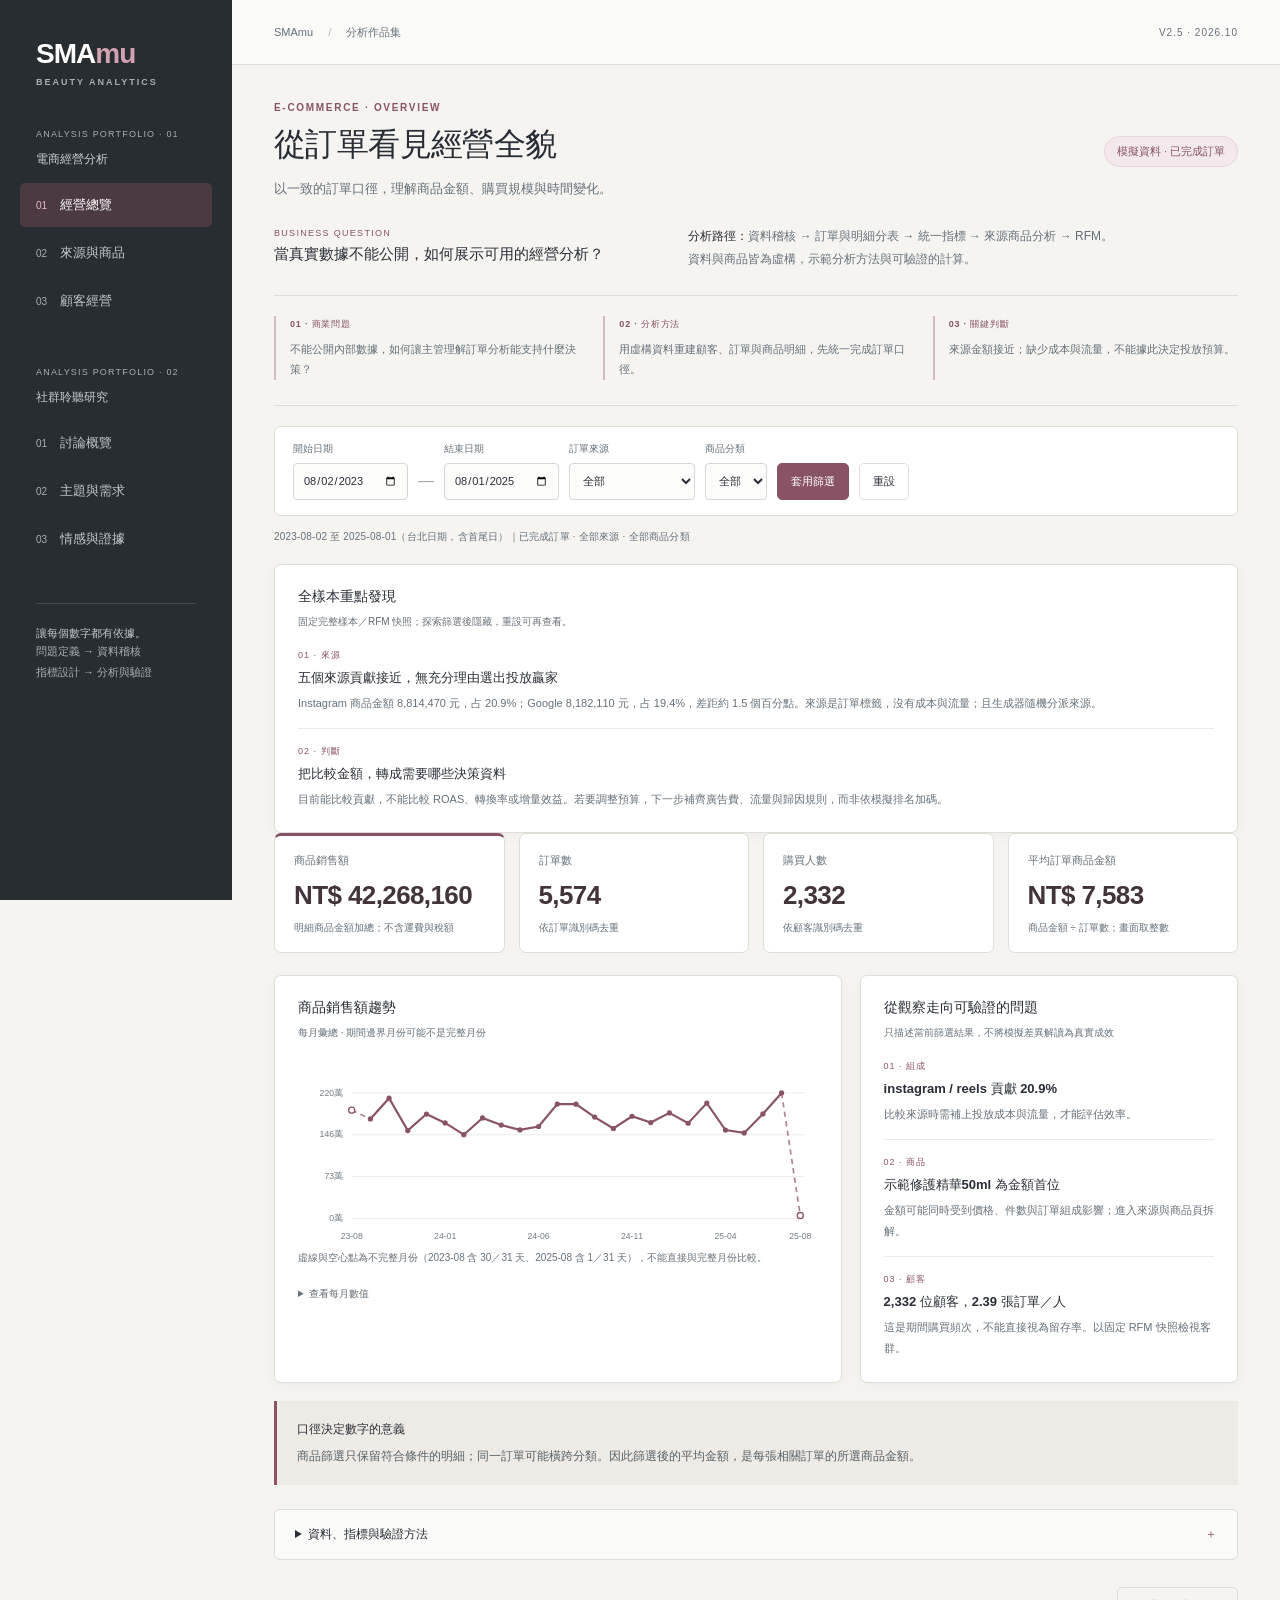
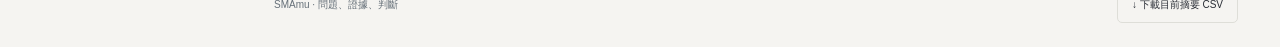
